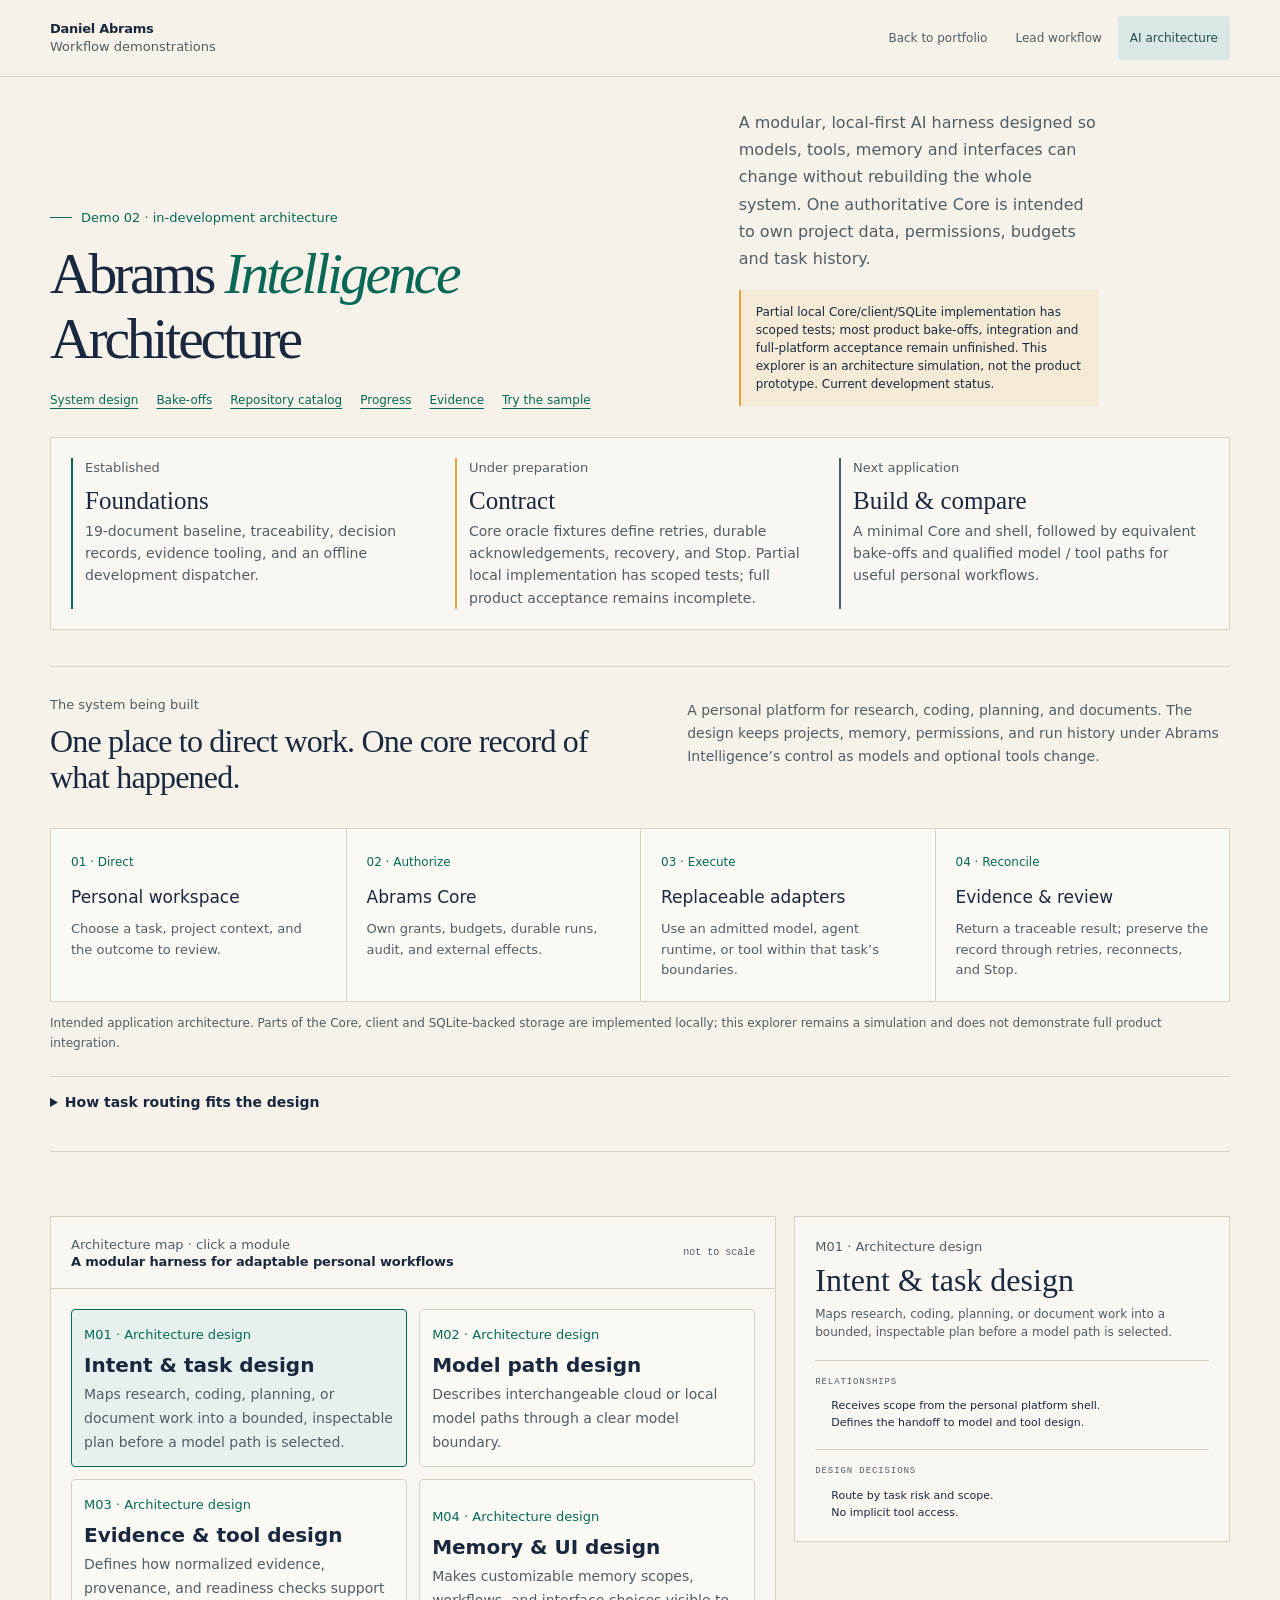
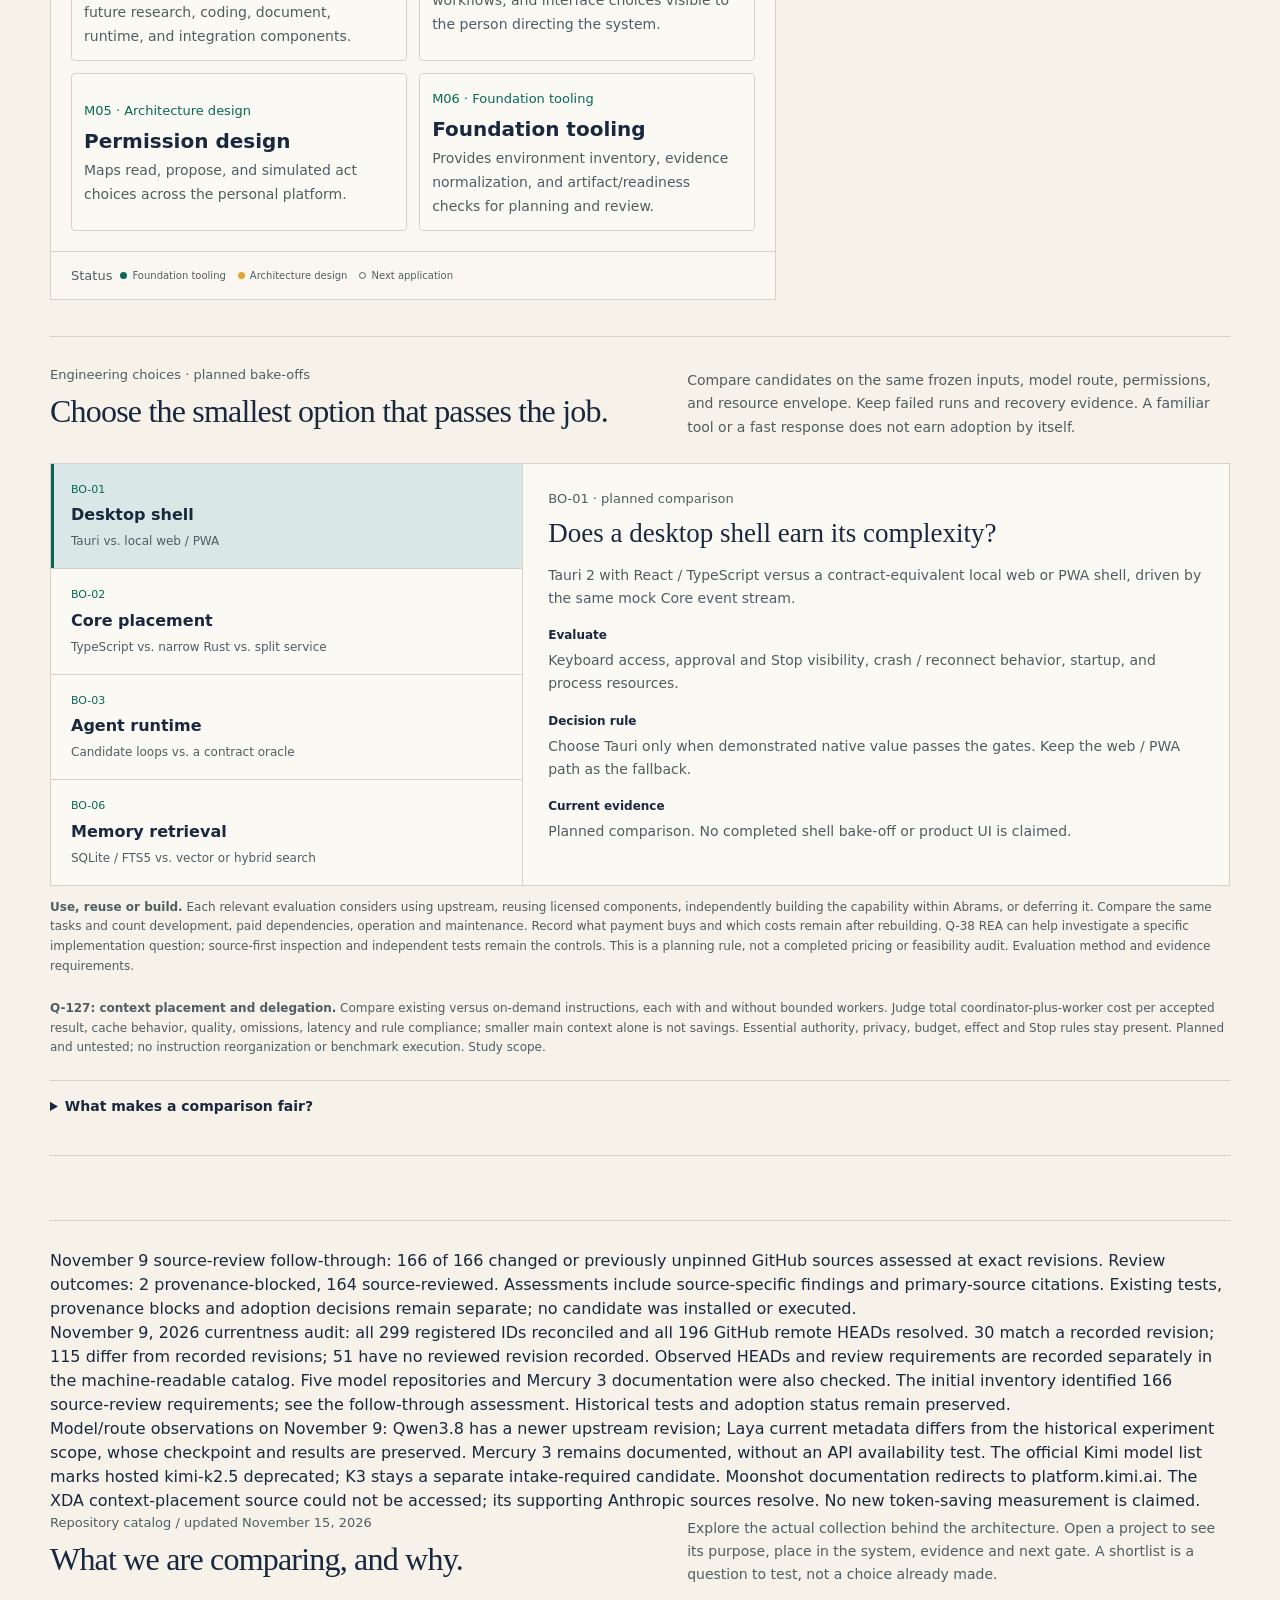
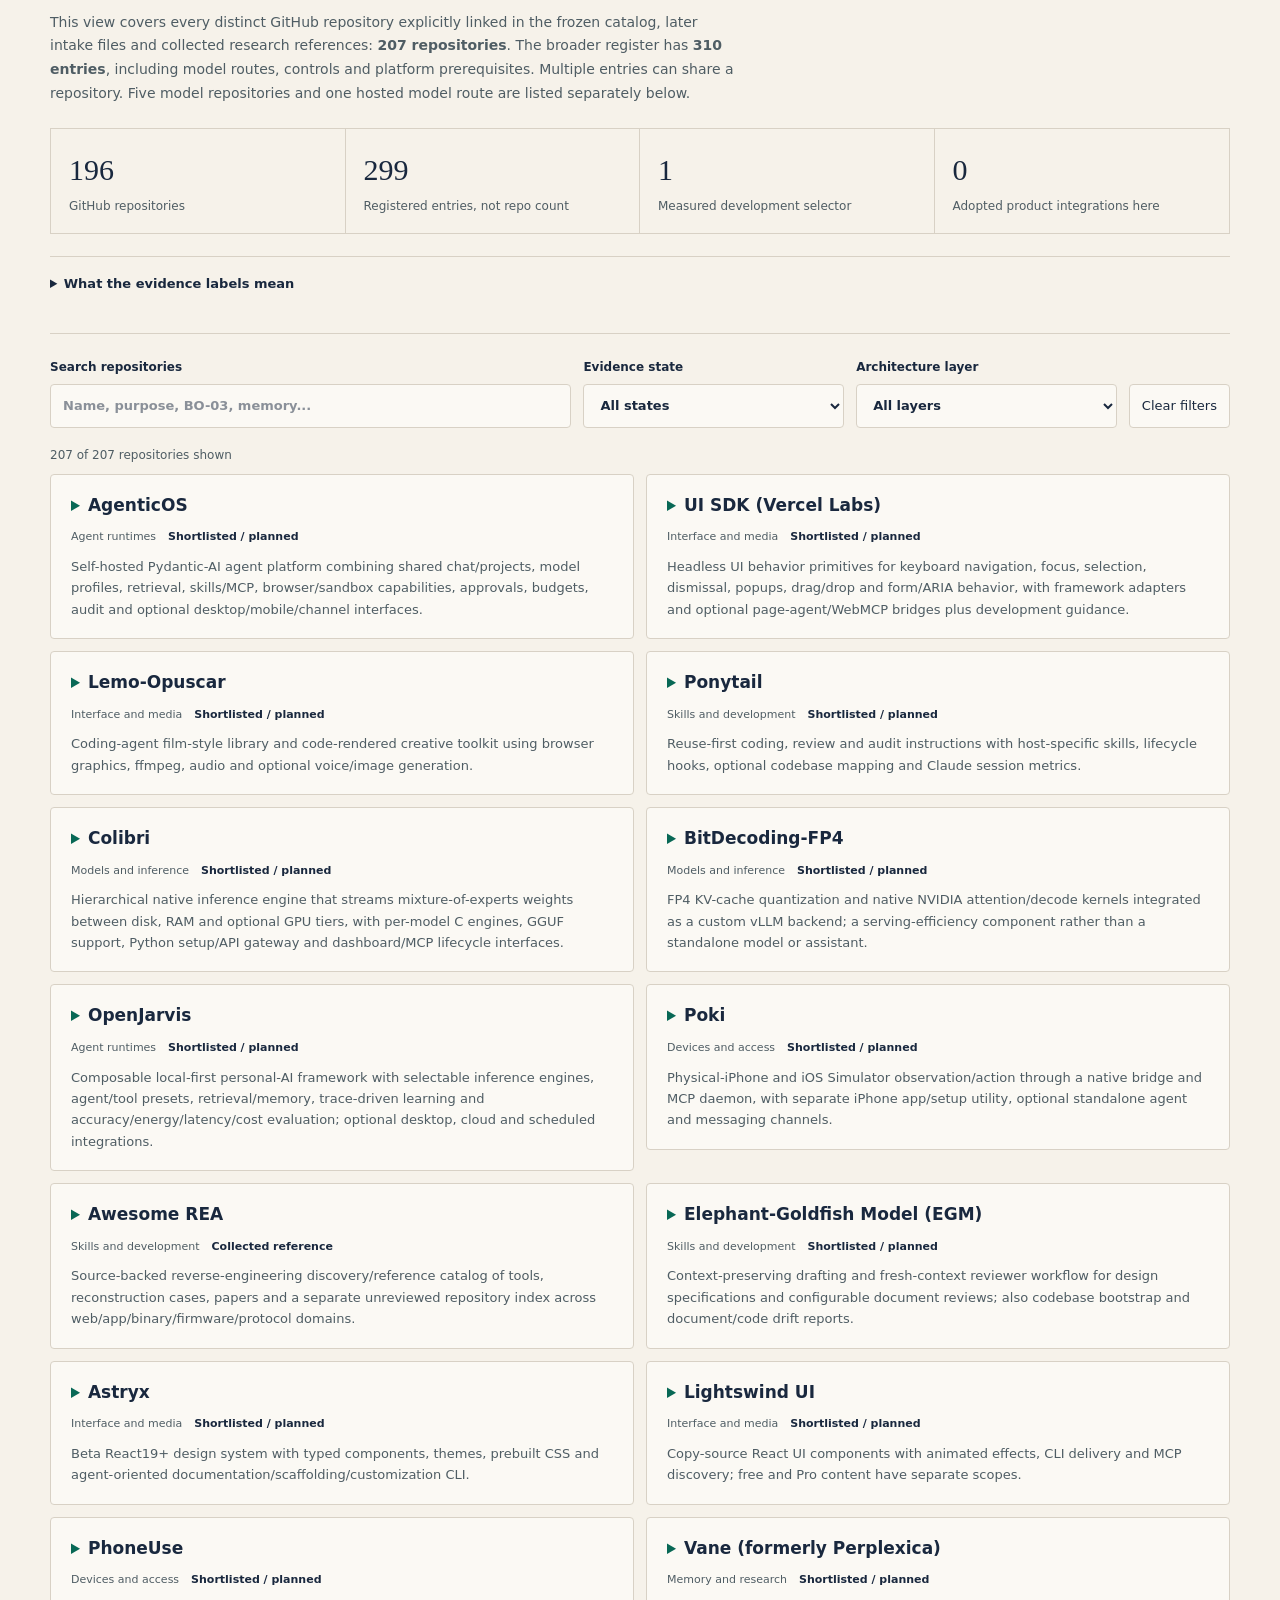
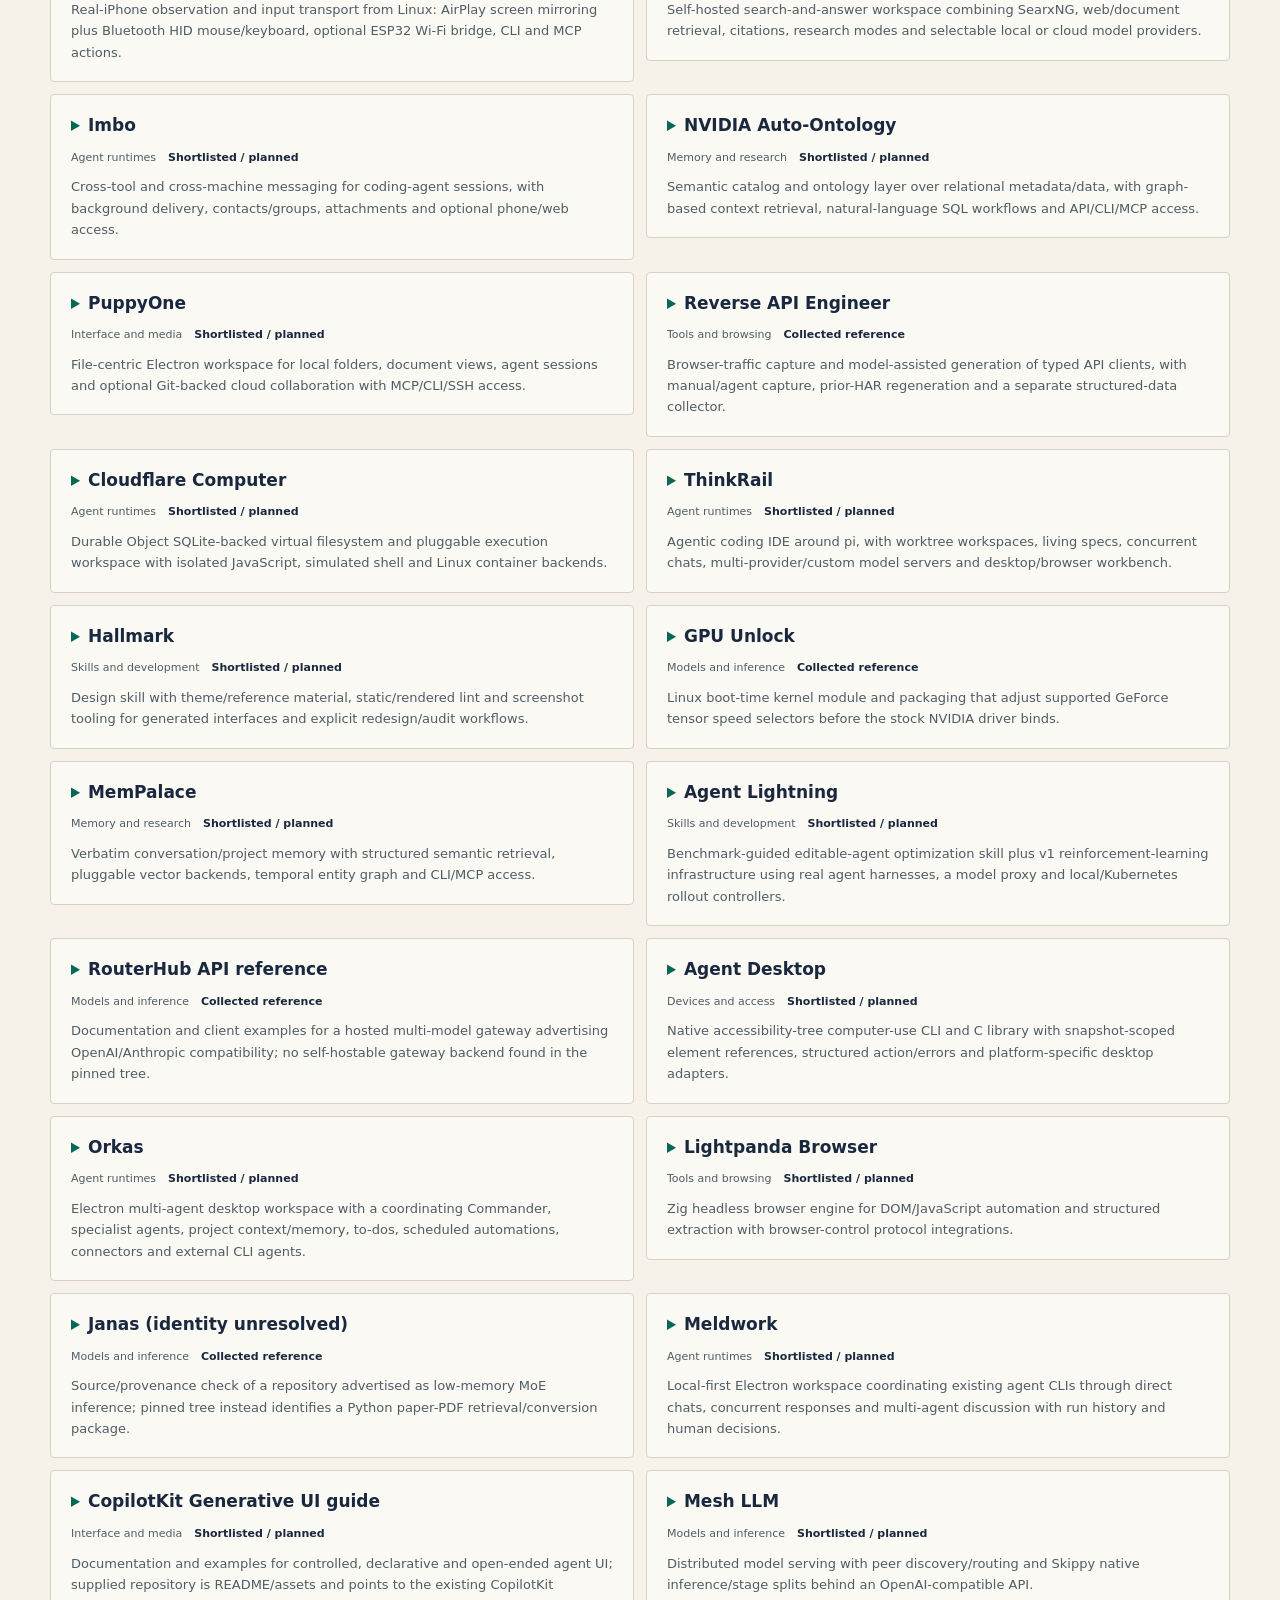
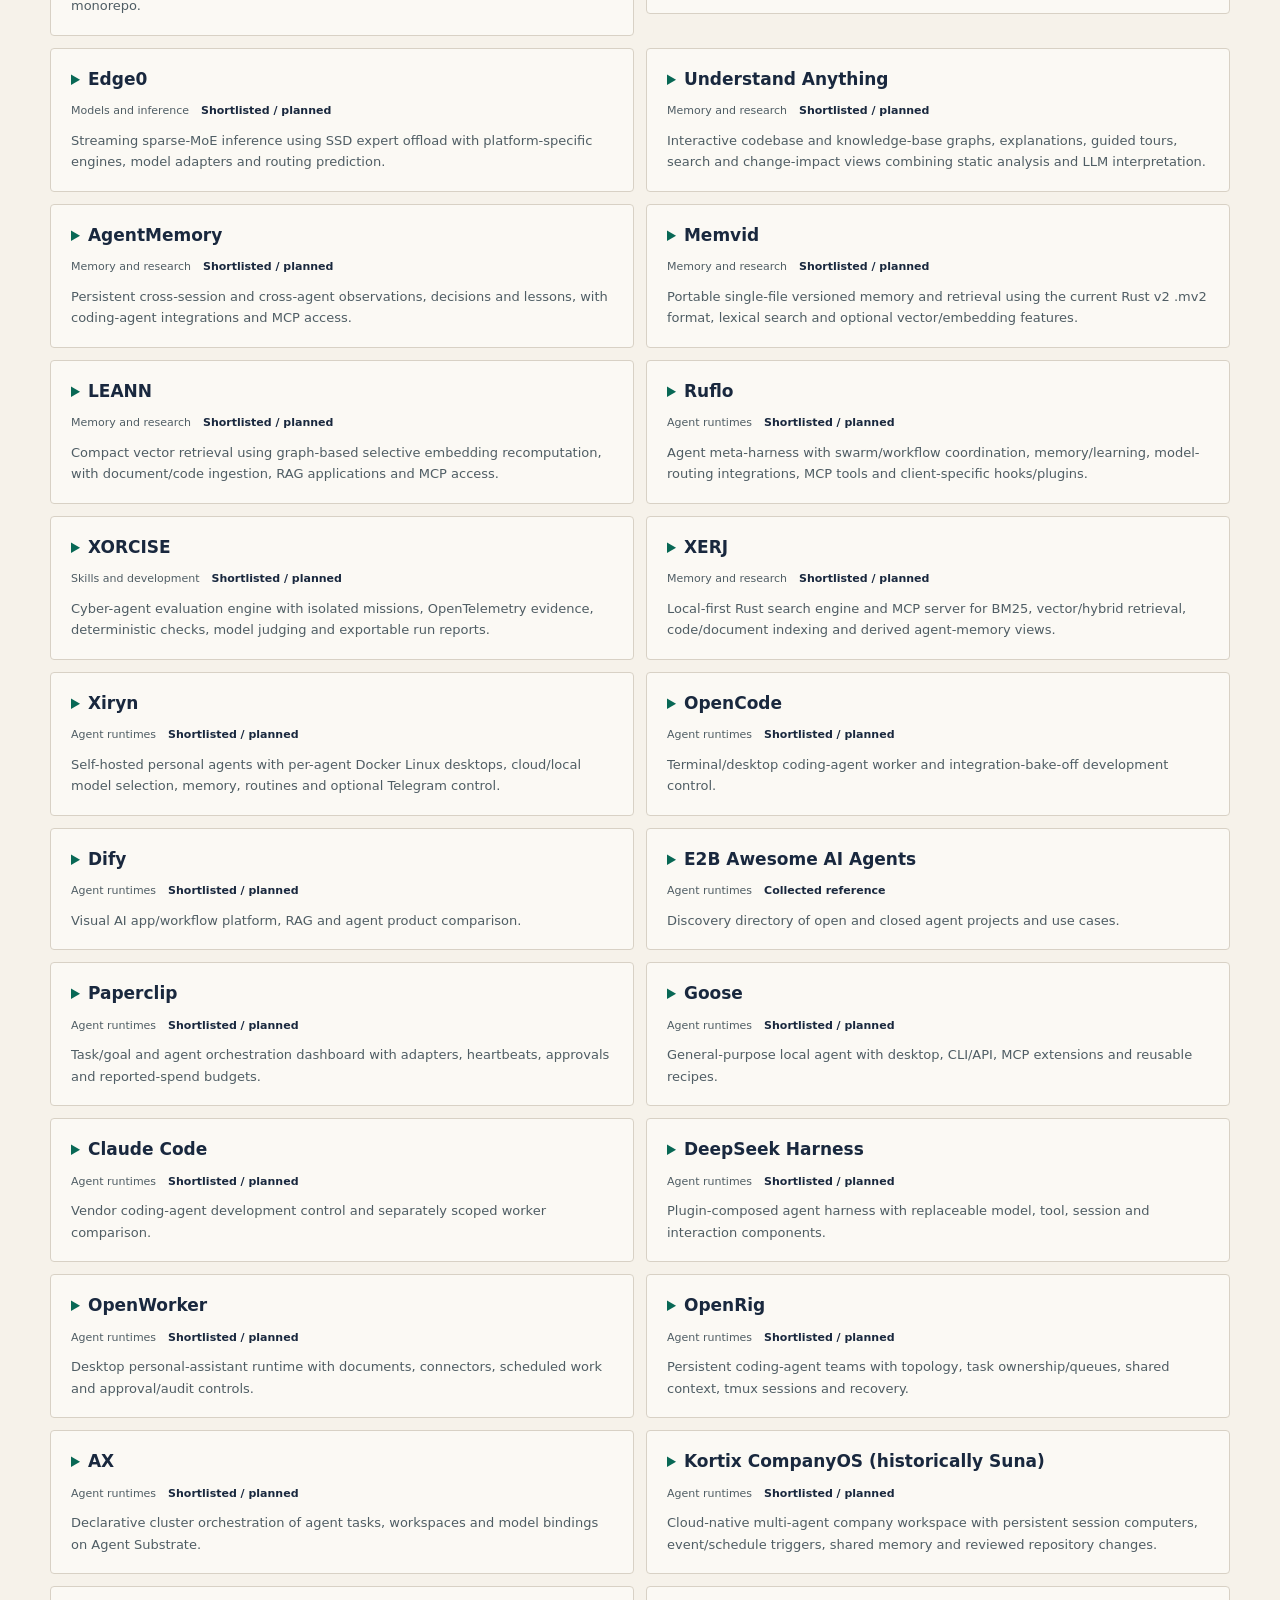
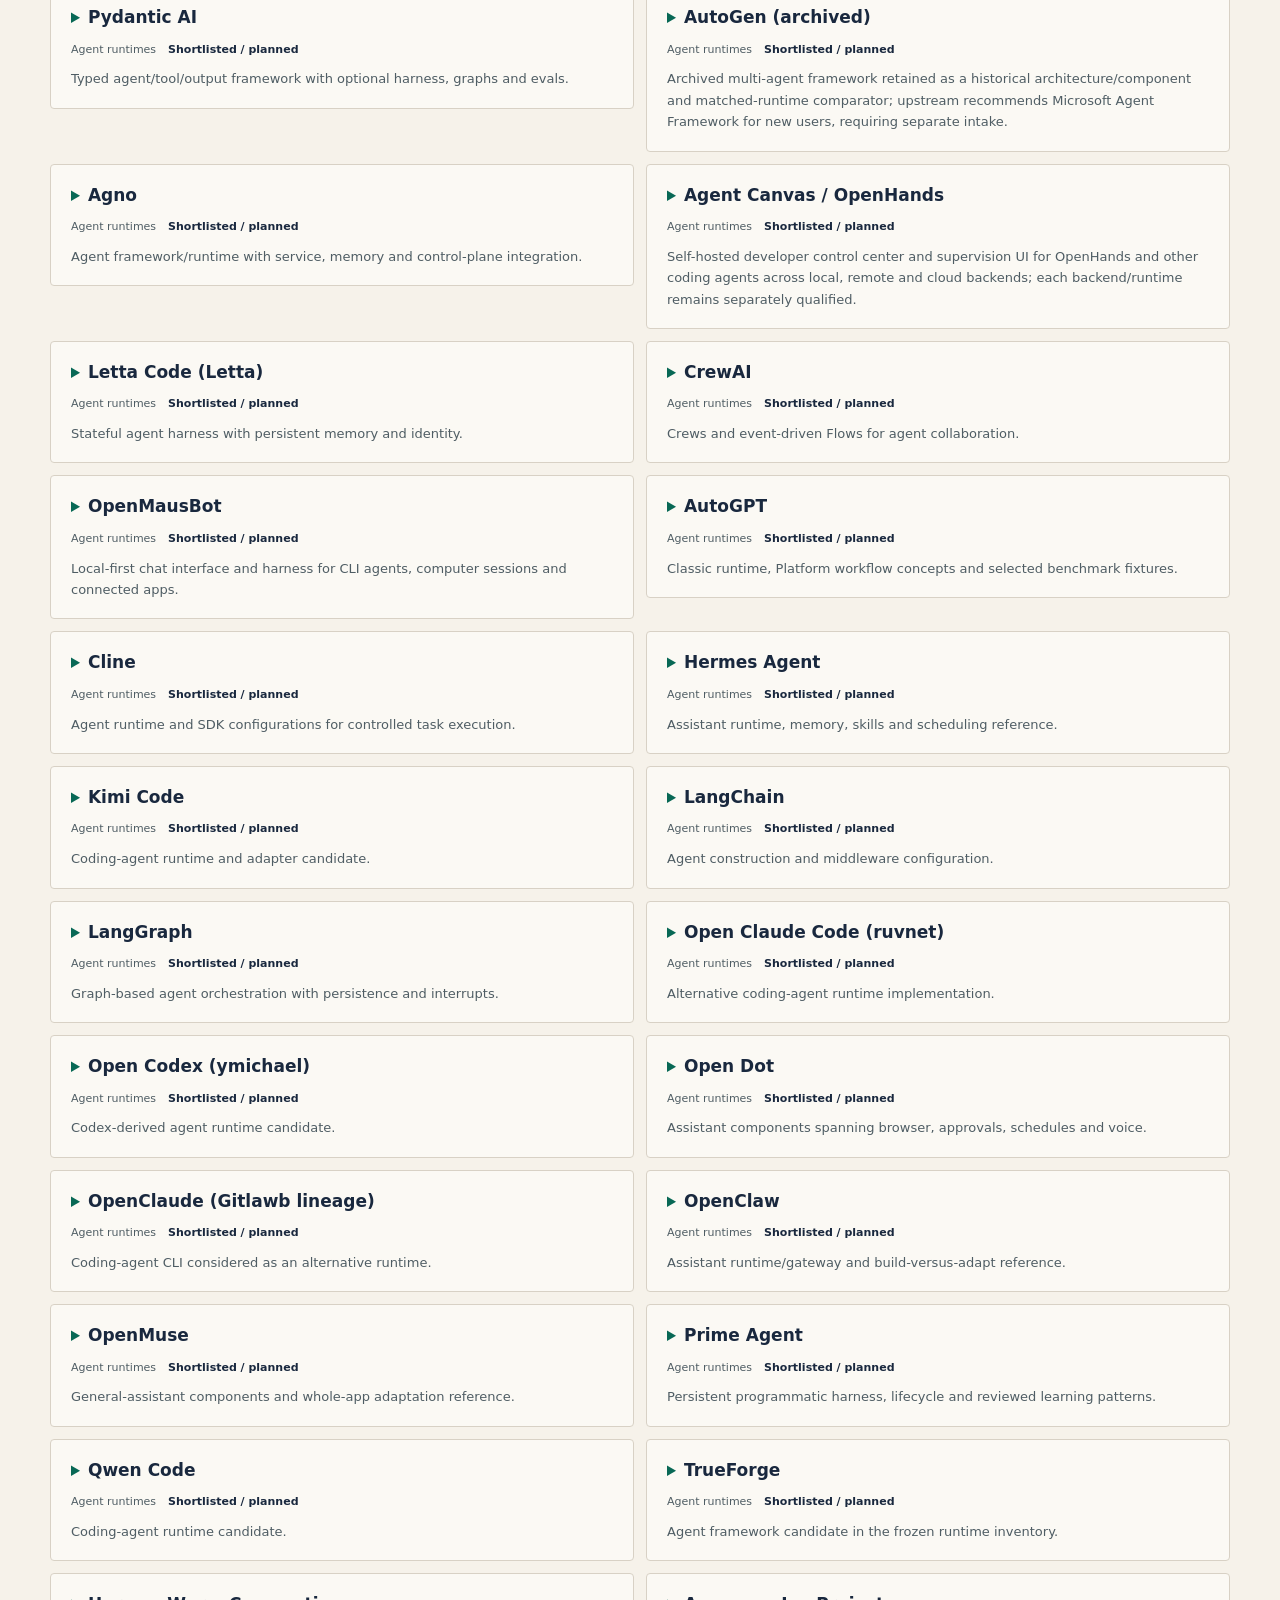
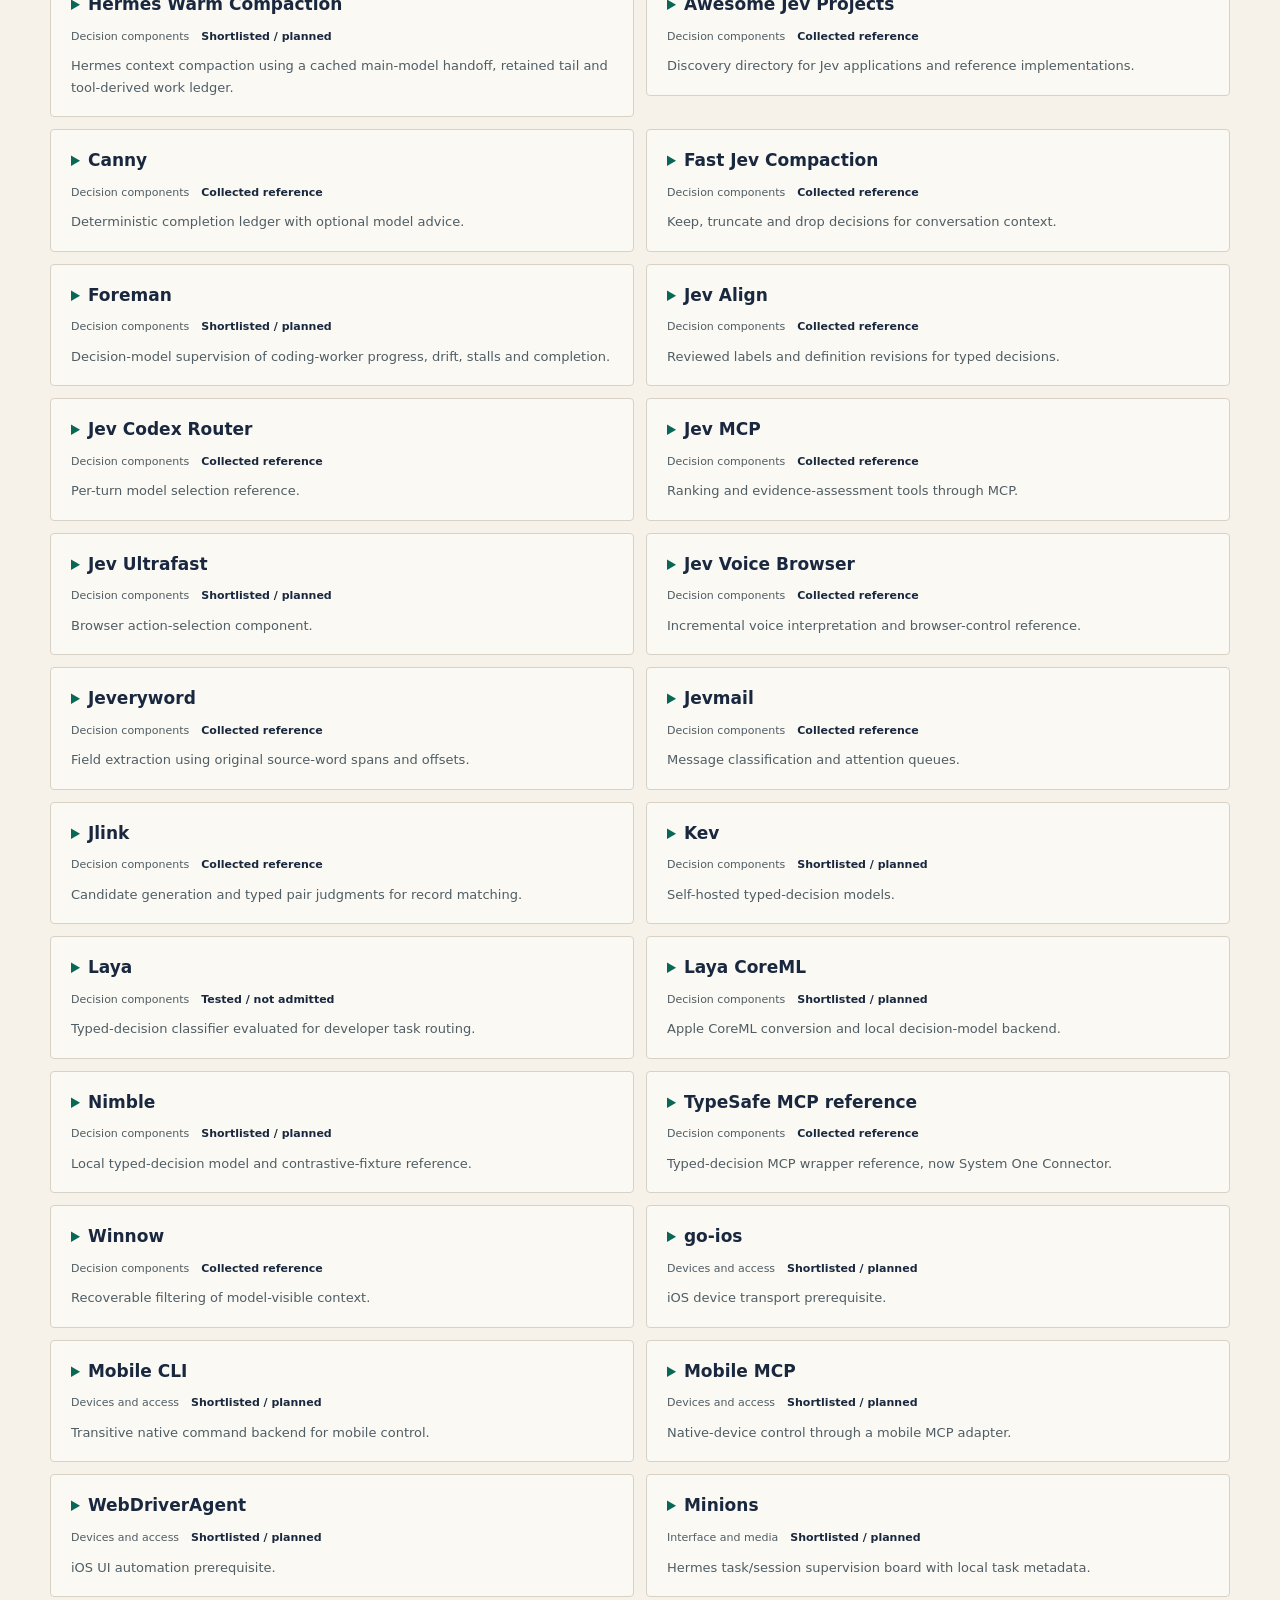
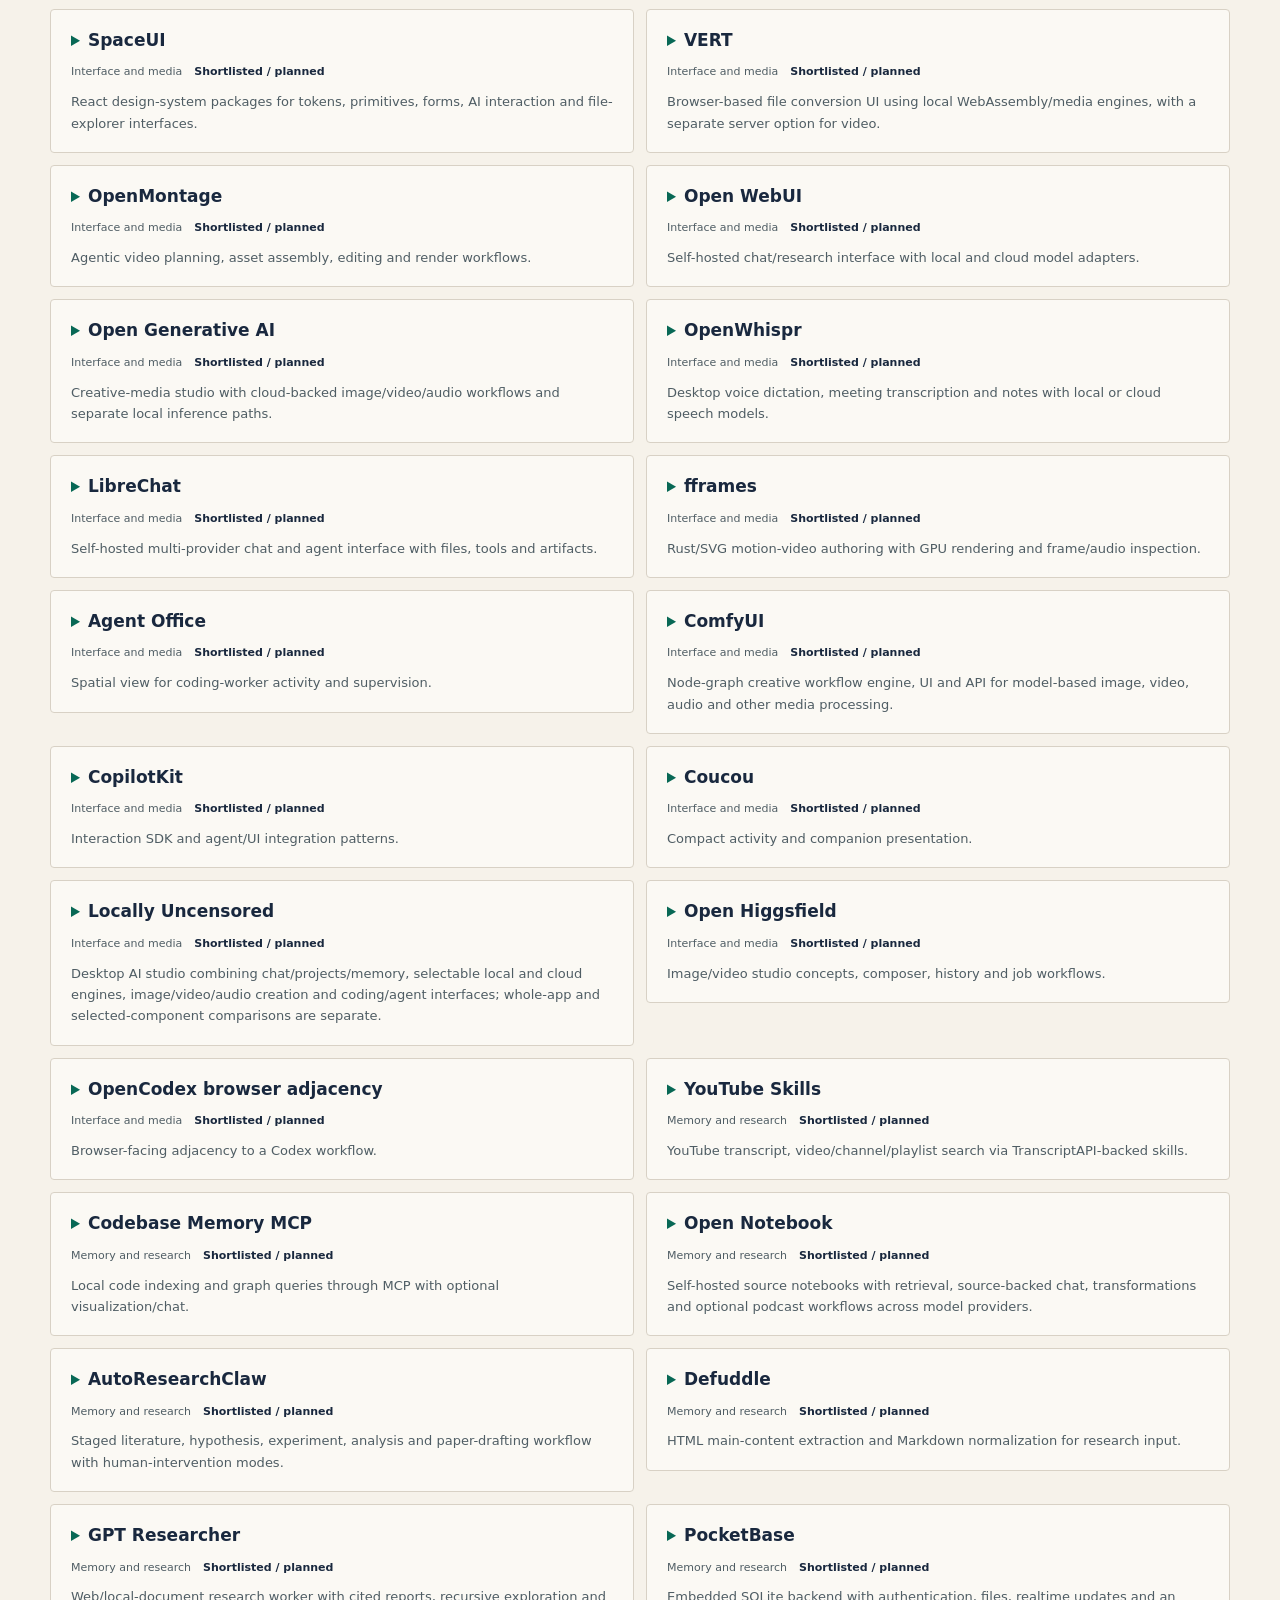
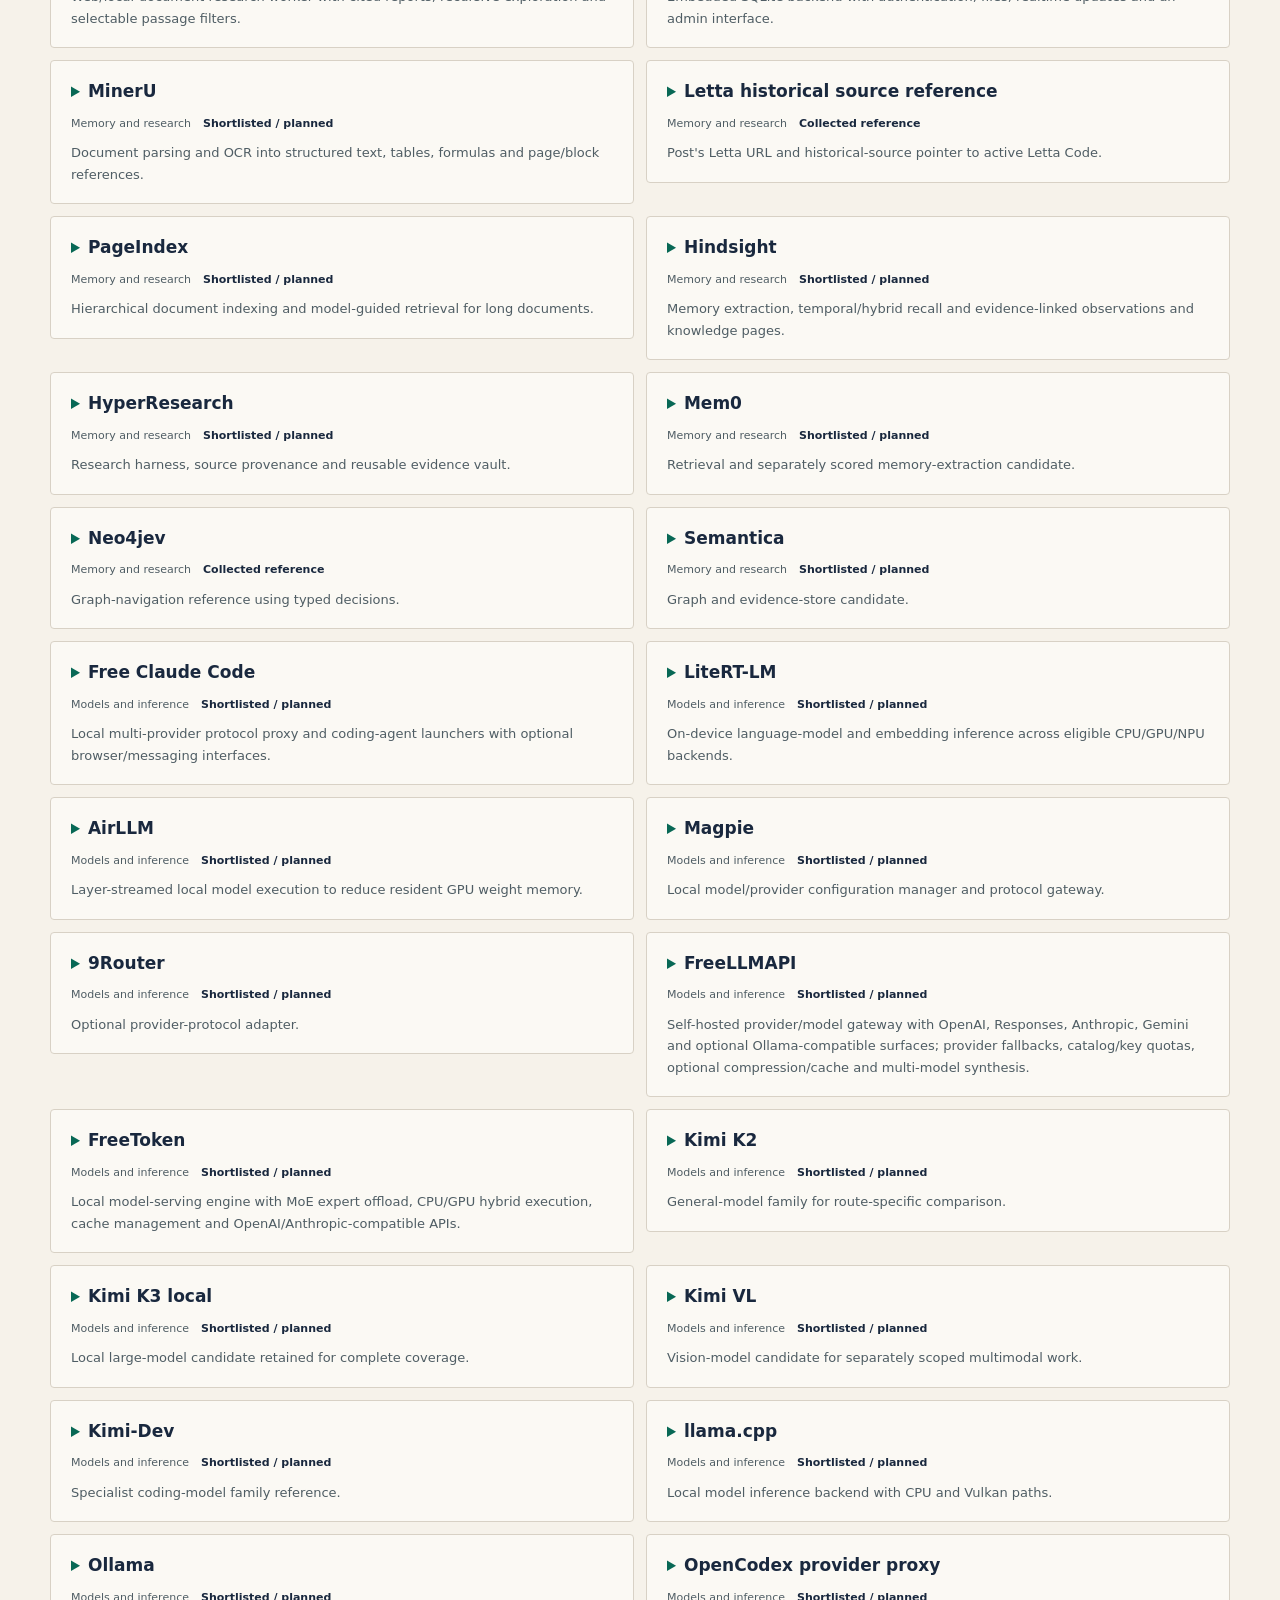
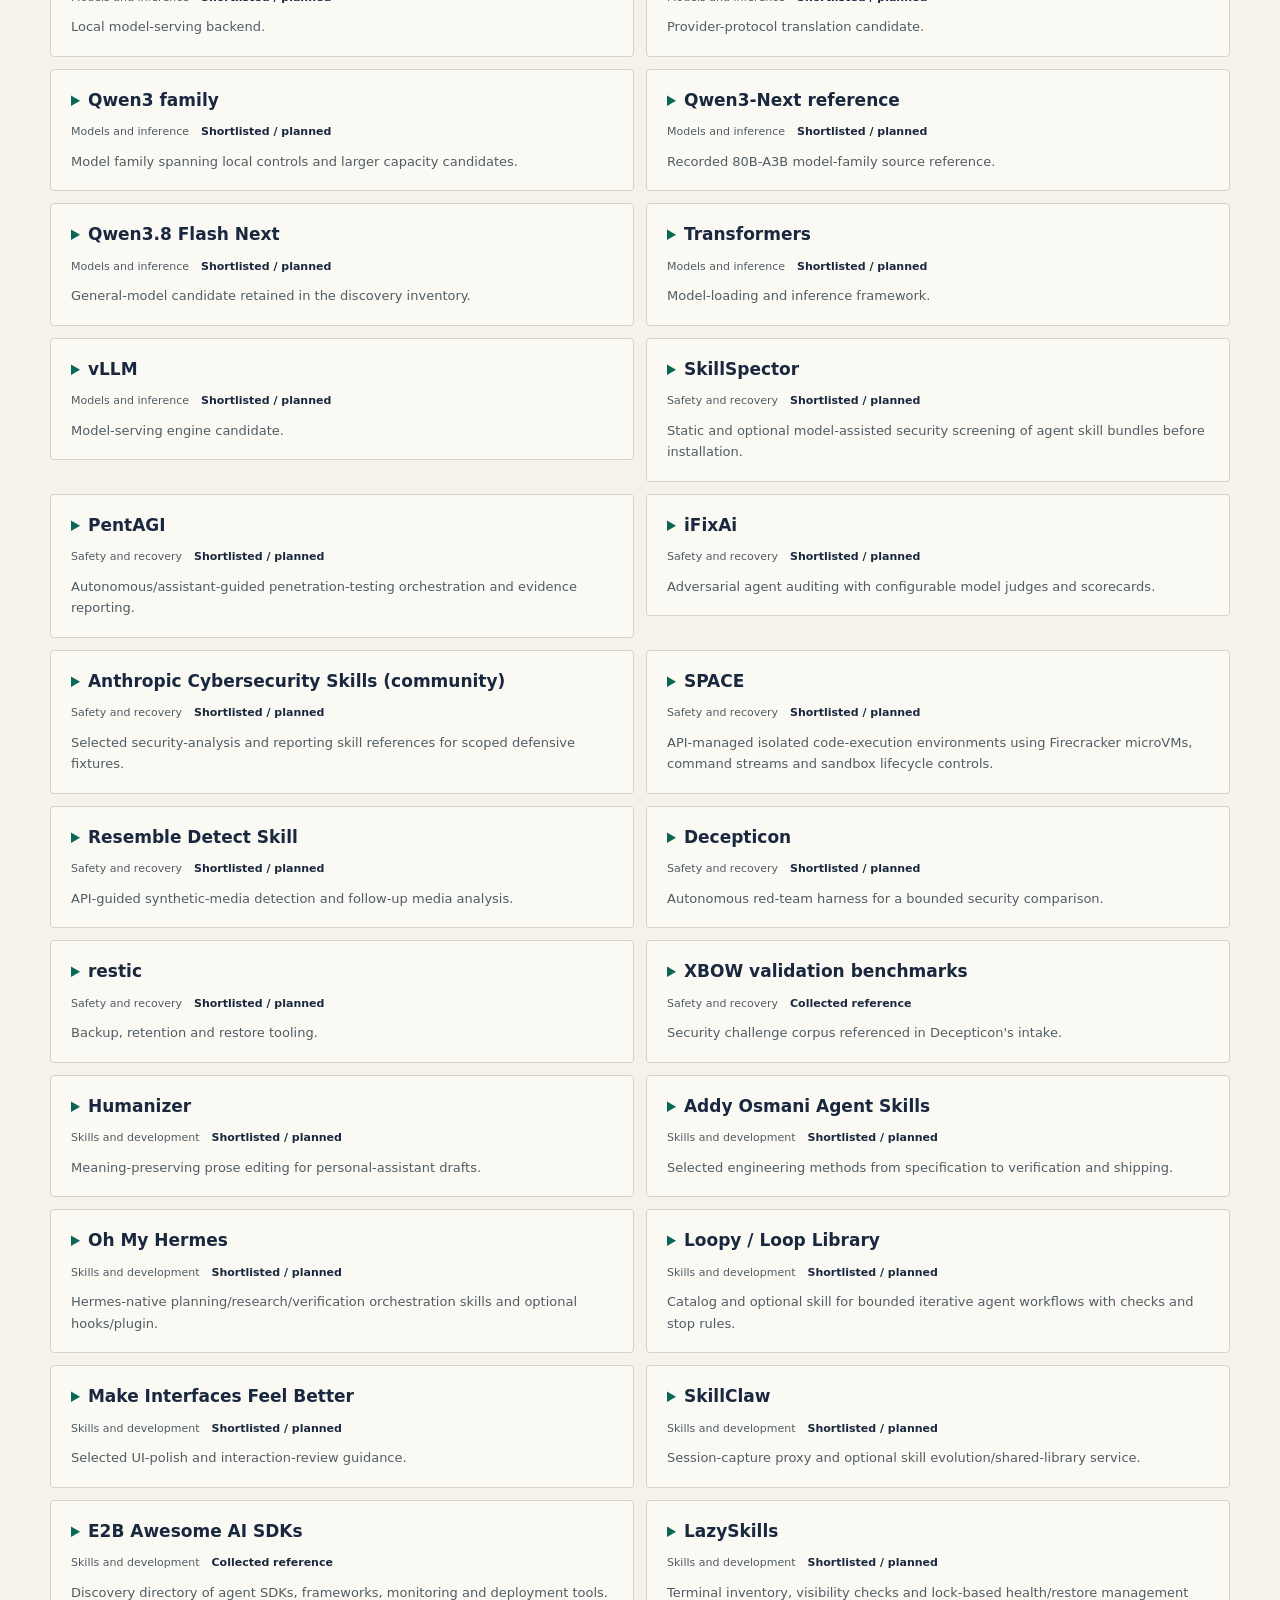
==== architecture/index.html @ 3e63fb6f "Add AgenticOS Q-156 source-reviewed platform contender" ====
<!DOCTYPE html>
<html lang="en">
<head>
    <meta charset="UTF-8">
    <meta name="viewport" content="width=device-width, initial-scale=1">
    <title>Abrams Intelligence | Architecture &amp; bake-offs</title>
    <meta name="description" content="Daniel Abrams’s personal AI platform architecture: authoritative Core, provider-neutral routing, planned bake-offs, and measured development evidence.">
    <meta name="robots" content="index, follow">
    <meta property="og:title" content="Abrams Intelligence | Architecture &amp; bake-offs">
    <meta property="og:description" content="Daniel Abrams’s personal AI platform architecture: authoritative Core, provider-neutral routing, planned bake-offs, and measured development evidence.">
    <meta property="og:type" content="website">
    <meta name="twitter:card" content="summary_large_image">
    <meta name="twitter:title" content="Abrams Intelligence | Architecture &amp; bake-offs">
    <meta name="twitter:description" content="Daniel Abrams’s personal AI platform architecture: authoritative Core, provider-neutral routing, planned bake-offs, and measured development evidence.">
    <link rel="icon" type="image/svg+xml" href="/favicon.svg">
    
    
    <link rel="stylesheet" crossorigin="" href="/assets/index-xLbS2jRc.css">
  <link rel="stylesheet" href="./architecture.css">
<link rel="stylesheet" href="./repository-catalog.css">
</head>
  <body>
    <div id="root">
<div class="app-shell ">
<header class="site-header">
<div class="header-inner">
<a data-testid="link-home" href="/" class="brand">
<span class="brand-mark">D</span>
<span class="brand-copy">
<span class="brand-name">Daniel Abrams</span>
<span class="brand-sub">Workflow demonstrations</span>
</span>
</a>
<nav class="top-nav" aria-label="Primary navigation">
<a href="https://theonetruedaniel.github.io/" class="nav-link" data-testid="link-portfolio">Back to portfolio</a>
<a data-testid="link-lead-lab" href="/lead-lab/" class="nav-link ">Lead workflow</a>
<a data-testid="link-architecture" href="/architecture/" class="nav-link active">AI architecture</a>
</nav>
</div>
</header>
<main class="main-content">
<div class="page-wrap reveal">
<section class="page-intro architecture-intro">
<div>
<div class="eyebrow">Demo 02 · in-development architecture</div>
<h1 class="page-title">Abrams <em>Intelligence</em>
<br>Architecture</h1>
<nav class="story-nav" aria-label="Architecture page sections">
<a href="#system-story">System design</a>
<a href="#bakeoffs">Bake-offs</a>
<a href="#repository-catalog">Repository catalog</a>
<a href="#progress">Progress</a>
<a href="#evidence">Evidence</a>
<a href="#walkthrough-title">Try the sample</a>
</nav>
</div>
<div class="intro-copy">A modular, local-first AI harness designed so models, tools, memory and interfaces can change without rebuilding the whole system. One authoritative Core is intended to own project data, permissions, budgets and task history.<div class="rule-note">Partial local Core/client/SQLite implementation has scoped tests; most product bake-offs, integration and full-platform acceptance remain unfinished. This explorer is an architecture simulation, not the product prototype. <a href="https://github.com/theonetruedaniel/abrams-intelligence/blob/main/docs/progress.md">Current development status</a>.</div>
</div>
</section>
<section class="arch-overview">
<div class="panel status-board">
<div class="status-item established">
<div class="status-heading">Established</div>
<strong>Foundations</strong>
<p>19-document baseline, traceability, decision records, evidence tooling, and an offline development dispatcher.</p>
</div>
<div class="status-item current">
<div class="status-heading">Under preparation</div>
<strong>Contract</strong>
<p>Core oracle fixtures define retries, durable acknowledgements, recovery, and Stop. Partial local implementation has scoped tests; full product acceptance remains incomplete.</p>
</div>
<div class="status-item next">
<div class="status-heading">Next application</div>
<strong>Build &amp; compare</strong>
<p>A minimal Core and shell, followed by equivalent bake-offs and qualified model / tool paths for useful personal workflows.</p>
</div>
</div>
<div class="architect-note">
<div class="section-label">Design focus</div>
<p>Modular workflows, customizable memory, and adaptable model paths.</p>
</div>
</section>
<section class="case-section system-story" id="system-story" aria-labelledby="story-title">
  <div class="case-heading">
<div>
<div class="section-label">The system being built</div>
<h2 id="story-title">One place to direct work. One core record of what happened.</h2>
</div>
<p>A personal platform for research, coding, planning, and documents. The design keeps projects, memory, permissions, and run history under Abrams Intelligence’s control as models and optional tools change.</p>
</div>
  <ol class="system-flow" aria-label="Planned system flow">
    <li>
<span>01 · Direct</span>
<h3>Personal workspace</h3>
<p>Choose a task, project context, and the outcome to review.</p>
</li>
    <li>
<span>02 · Authorize</span>
<h3>Abrams Core</h3>
<p>Own grants, budgets, durable runs, audit, and external effects.</p>
</li>
    <li>
<span>03 · Execute</span>
<h3>Replaceable adapters</h3>
<p>Use an admitted model, agent runtime, or tool within that task’s boundaries.</p>
</li>
    <li>
<span>04 · Reconcile</span>
<h3>Evidence &amp; review</h3>
<p>Return a traceable result; preserve the record through retries, reconnects, and Stop.</p>
</li>
  </ol>
  <p class="case-note">Intended application architecture. Parts of the Core, client and SQLite-backed storage are implemented locally; this explorer remains a simulation and does not demonstrate full product integration.</p>
  <details class="routing-detail">
<summary>How task routing fits the design</summary>
<div class="routing-columns">
<div>
<h3>Product model router · planned</h3>
<p>Provider-neutral, with admitted cloud and local routes. Manual choice takes precedence; automatic selection must respect task risk, permissions, compatibility, and budget. Switching a model must preserve project state and memory.</p>
</div>
<div>
<h3>Development dispatcher · implemented offline</h3>
<p>Separate Codex development tooling proposes Luna for routine work, Sol for implementation and synthesis, and Astra for consequential architecture or security work. These are starting policy heuristics, not proven quality rankings or savings. Live editing remains unqualified.</p>
</div>
</div>
</details>
</section>
<div class="arch-grid">
<section class="panel diagram-panel">
<div class="panel-heading">
<div>
<div class="section-label">Architecture map · click a module</div>
<h2 class="panel-title">A modular harness for adaptable personal workflows</h2>
</div>
<span class="panel-meta">not to scale</span>
</div>
<div class="diagram-canvas" aria-label="Architecture module diagram">
<svg viewBox="0 0 800 410" preserveAspectRatio="none" aria-hidden="true">
<path class="diagram-line" d="M145 95 C260 35, 315 70, 380 82 S570 85, 650 105">
</path>
<path class="diagram-line" d="M145 310 C255 250, 320 210, 380 300 S560 335, 650 310">
</path>
<path class="diagram-line" d="M470 120 C450 185, 450 250, 470 292">
</path>
<path class="diagram-line" d="M250 120 C230 200, 190 250, 145 295">
</path>
</svg>
<button class="module one selected" data-testid="button-module-M01" data-module-id="M01" aria-pressed="true">
<span class="module-id">M01 · Architecture design</span>
<span class="module-name">Intent &amp; task design</span>
<span class="module-state">Maps research, coding, planning, or document work into a bounded, inspectable plan before a model path is selected.</span>
</button>
<button class="module two " data-testid="button-module-M02" data-module-id="M02" aria-pressed="false">
<span class="module-id">M02 · Architecture design</span>
<span class="module-name">Model path design</span>
<span class="module-state">Describes interchangeable cloud or local model paths through a clear model boundary.</span>
</button>
<button class="module three " data-testid="button-module-M03" data-module-id="M03" aria-pressed="false">
<span class="module-id">M03 · Architecture design</span>
<span class="module-name">Evidence &amp; tool design</span>
<span class="module-state">Defines how normalized evidence, provenance, and readiness checks support future research, coding, document, runtime, and integration components.</span>
</button>
<button class="module four " data-testid="button-module-M04" data-module-id="M04" aria-pressed="false">
<span class="module-id">M04 · Architecture design</span>
<span class="module-name">Memory &amp; UI design</span>
<span class="module-state">Makes customizable memory scopes, workflows, and interface choices visible to the person directing the system.</span>
</button>
<button class="module five " data-testid="button-module-M05" data-module-id="M05" aria-pressed="false">
<span class="module-id">M05 · Architecture design</span>
<span class="module-name">Permission design</span>
<span class="module-state">Maps read, propose, and simulated act choices across the personal platform.</span>
</button>
<button class="module six " data-testid="button-module-M06" data-module-id="M06" aria-pressed="false">
<span class="module-id">M06 · Foundation tooling</span>
<span class="module-name">Foundation tooling</span>
<span class="module-state">Provides environment inventory, evidence normalization, and artifact/readiness checks for planning and review.</span>
</button>
</div>
<div class="maturity">
<span class="section-label">Status</span>
<div class="maturity-items">
<span class="maturity-item">
<i class="maturity-dot teal">
</i>Foundation tooling</span>
<span class="maturity-item">
<i class="maturity-dot amber">
</i>Architecture design</span>
<span class="maturity-item">
<i class="maturity-dot hollow">
</i>Next application</span>
</div>
</div>
</section>
<aside class="panel module-detail" aria-label="Selected architecture module">
<div class="section-label">M01 · Architecture design</div>
<h2 data-testid="text-selected-module">Intent &amp; task design</h2>
<p>Maps research, coding, planning, or document work into a bounded, inspectable plan before a model path is selected.</p>
<div class="detail-block">
<h3>Relationships</h3>
<ul>
<li>Receives scope from the personal platform shell.</li>
<li>Defines the handoff to model and tool design.</li>
</ul>
</div>
<div class="detail-block">
<h3>Design decisions</h3>
<ul>
<li>Route by task risk and scope.</li>
<li>No implicit tool access.</li>
</ul>
</div>
</aside>
</div>
<section class="case-section bakeoff-section" id="bakeoffs" aria-labelledby="bakeoff-title">
  <div class="case-heading">
<div>
<div class="section-label">Engineering choices · planned bake-offs</div>
<h2 id="bakeoff-title">Choose the smallest option that passes the job.</h2>
</div>
<p>Compare candidates on the same frozen inputs, model route, permissions, and resource envelope. Keep failed runs and recovery evidence. A familiar tool or a fast response does not earn adoption by itself.</p>
</div>
  <div class="bakeoff-layout">
<div class="bakeoff-choices" role="group" aria-label="Select a planned comparison">
    <button type="button" data-bakeoff="desktop" aria-pressed="true">
<span>BO-01</span>
<strong>Desktop shell</strong>
<small>Tauri vs. local web / PWA</small>
</button>
    <button type="button" data-bakeoff="core" aria-pressed="false">
<span>BO-02</span>
<strong>Core placement</strong>
<small>TypeScript vs. narrow Rust vs. split service</small>
</button>
    <button type="button" data-bakeoff="runtime" aria-pressed="false">
<span>BO-03</span>
<strong>Agent runtime</strong>
<small>Candidate loops vs. a contract oracle</small>
</button>
    <button type="button" data-bakeoff="memory" aria-pressed="false">
<span>BO-06</span>
<strong>Memory retrieval</strong>
<small>SQLite / FTS5 vs. vector or hybrid search</small>
</button>
  </div>
<article class="bakeoff-detail" id="bakeoff-detail" aria-live="polite" aria-atomic="true">
<div class="section-label">BO-01 · planned comparison</div>
<h3>Does a desktop shell earn its complexity?</h3>
<p>Tauri 2 with React / TypeScript versus a contract-equivalent local web or PWA shell, driven by the same mock Core event stream.</p>
<dl>
<dt>Evaluate</dt>
<dd>Keyboard access, approval and Stop visibility, crash / reconnect behavior, startup, and process resources.</dd>
<dt>Decision rule</dt>
<dd>Choose Tauri only when demonstrated native value passes the gates. Keep the web / PWA path as the fallback.</dd>
<dt>Current evidence</dt>
<dd>Planned comparison. No completed shell bake-off or product UI is claimed.</dd>
</dl>
</article>
</div>
<p class="case-note" id="build-reuse-rule"><strong>Use, reuse or build.</strong> Each relevant evaluation considers using upstream, reusing licensed components, independently building the capability within Abrams, or deferring it. Compare the same tasks and count development, paid dependencies, operation and maintenance. Record what payment buys and which costs remain after rebuilding. Q-38 REA can help investigate a specific implementation question; source-first inspection and independent tests remain the controls. This is a planning rule, not a completed pricing or feasibility audit. <a href="https://github.com/theonetruedaniel/abrams-intelligence/blob/main/docs/evaluation-method.md#build-reuse-and-paid-dependencies">Evaluation method and evidence requirements</a>.</p>
<p class="case-note" id="context-placement-study"><strong>Q-127: context placement and delegation.</strong> Compare existing versus on-demand instructions, each with and without bounded workers. Judge total coordinator-plus-worker cost per accepted result, cache behavior, quality, omissions, latency and rule compliance; smaller main context alone is not savings. Essential authority, privacy, budget, effect and Stop rules stay present. Planned and untested; no instruction reorganization or benchmark execution. <a href="https://github.com/theonetruedaniel/abrams-intelligence/blob/main/research/candidate-research.md#context-placement-and-delegation-q-127">Study scope</a>.</p>
  <details class="fairness-detail">
<summary>What makes a comparison fair?</summary>
<p>Preregister the hypothesis, corpus, thresholds, failures, and decision owner. Pin the exact artifacts and adapters. Use identical context, grants, budgets, retries, and recovery cases. Score quality, safety, privacy, latency, resources, cost, recovery, and maintenance separately. Adopt only the exact scope that passed and record the decision.</p>
</details>
</section>
<section class="case-section" id="repository-catalog" aria-labelledby="catalog-title">
<p>November 9 source-review follow-through: 166 of 166 changed or previously unpinned GitHub sources assessed at exact revisions. Review outcomes: 2 provenance-blocked, 164 source-reviewed. Assessments include source-specific findings and primary-source citations. Existing tests, provenance blocks and adoption decisions remain separate; no candidate was installed or executed.</p>
<p>November 9, 2026 currentness audit: all 299 registered IDs reconciled and all 196 GitHub remote HEADs resolved. 30 match a recorded revision; 115 differ from recorded revisions; 51 have no reviewed revision recorded. Observed HEADs and review requirements are recorded separately in the machine-readable catalog. Five model repositories and Mercury 3 documentation were also checked. The initial inventory identified 166 source-review requirements; see the follow-through assessment. Historical tests and adoption status remain preserved.</p><p>Model/route observations on November 9: Qwen3.8 has a newer upstream revision; Laya current metadata differs from the historical experiment scope, whose checkpoint and results are preserved. Mercury 3 remains documented, without an API availability test. The official Kimi model list marks hosted kimi-k2.5 deprecated; K3 stays a separate intake-required candidate. Moonshot documentation redirects to platform.kimi.ai. The XDA context-placement source could not be accessed; its supporting Anthropic sources resolve. No new token-saving measurement is claimed.</p>
<div class="case-heading"><div><div class="section-label">Repository catalog / updated November 15, 2026</div><h2 id="catalog-title">What we are comparing, and why.</h2></div><p>Explore the actual collection behind the architecture. Open a project to see its purpose, place in the system, evidence and next gate. A shortlist is a question to test, not a choice already made.</p></div>
<p class="catalog-intro">This view covers every distinct GitHub repository explicitly linked in the frozen catalog, later intake files and collected research references: <strong>207 repositories</strong>. The broader register has <strong>310 entries</strong>, including model routes, controls and platform prerequisites. Multiple entries can share a repository. Five model repositories and one hosted model route are listed separately below.</p>
<div class="catalog-summary" aria-label="Catalog coverage"><div><strong>196</strong><span>GitHub repositories</span></div><div><strong>299</strong><span>Registered entries, not repo count</span></div><div><strong>1</strong><span>Measured development selector</span></div><div><strong>0</strong><span>Adopted product integrations here</span></div></div>
<details class="catalog-legend"><summary>What the evidence labels mean</summary><dl><dt>Collected</dt><dd>A source or idea has been recorded. It may remain a reference only.</dd><dt>Shortlisted / planned</dt><dd>A named comparison or intake question exists. Blocked, deferred and trigger-only scopes remain visible; no run is implied.</dd><dt>Tested</dt><dd>Measurements exist for the stated scope. The Laya development experiment failed its adoption gates.</dd><dt>Selected content</dt><dd>One pinned advisory design skill is selected. This does not adopt its entire repository.</dd><dt>Adopted</dt><dd>An exact integration has a recorded acceptance decision. None of these repositories is claimed as an adopted product integration.</dd></dl></details>
<form class="catalog-filters" data-catalog-filters hidden role="search" aria-label="Repository catalog filters"><label>Search repositories<input type="search" name="query" placeholder="Name, purpose, BO-03, memory..." autocomplete="off"></label><label>Evidence state<select name="stage" aria-label="Evidence state"><option value="">All states</option><option value="collected">Collected reference</option><option value="shortlisted">Shortlisted / planned</option><option value="tested">Tested / not admitted</option><option value="selected-content">Selected advisory content</option><option value="adopted">Adopted integration</option></select></label><label>Architecture layer<select name="layer" aria-label="Architecture layer"><option value="">All layers</option><option>Agent runtimes</option><option>Decision components</option><option>Devices and access</option><option>Interface and media</option><option>Memory and research</option><option>Models and inference</option><option>Safety and recovery</option><option>Skills and development</option><option>Tools and browsing</option></select></label><button type="reset">Clear filters</button></form>
<p class="catalog-result-count" data-catalog-count role="status" aria-live="polite" aria-atomic="true">207 repositories shown</p>
<noscript><p>All repositories are available below. Search and filters require JavaScript; each project can still be opened.</p></noscript>
<p class="catalog-empty" data-catalog-empty hidden>No repositories match these filters. Clear filters to see the full catalog. There are no adopted product integrations in this register.</p>
<div class="repository-list"><details class="repository-row" id="repo-vstorm-co-agenticos" data-repository="vstorm-co/agenticos" data-stage="shortlisted" data-layer="Agent runtimes" data-search="vstorm-co/agenticos vstorm-co/agenticos vstorm-co-agenticos AgenticOS https://github.com/vstorm-co/agenticos Agent runtimes shortlisted Self-hosted Pydantic-AI agent platform combining shared chat/projects, model profiles, retrieval, skills/MCP, browser/sandbox capabilities, approvals, budgets, audit and optional desktop/mobile/channel interfaces. E/H/I/J; separately gated C / Q-156: General personal-assistant platform and selected model/profile, knowledge, approval/run and collaborative interface components versus existing Core adapters and eligible LibreChat/OpenJarvis/Hermes/platform contenders. Compare exact upstream, licensed components, minimal original adapters and defer. Product cloud/local routing and developer CLI delegation are separate studies; no change to frozen initial runtimes or Core decision. Source researched; planned and untested. Root Apache-2.0 does not cover every bundled dependency/asset obligation: inventory includes AGPL/LGPL/MPL components and deployment-review sandbox packages. Backend/frontend source version1.74.0; backend Python&gt;=3.15 and PostgreSQL/pgvector/Redis/worker/container ecosystem. Desktop Windows claims are not Abrams host/backend qualification. Deployment, personal data, model routes, external tools and schedules remain unadmitted. Compare upstream, eligible components, minimal original Core adapters and defer under exact source/image/dependency/model/tool pins and intended-use rights. Qualify Windows desktop versus container/backend/browser/sandbox/CLI configurations and full RAM/VRAM/disk/CPU/network costs. Enforce actual serving provider/model attribution, manual route fidelity, all fallback/parser/embedding/trace/diagnostic recipients, corpus/tenant/source permissions and retention/deletion/export receipts. Keep Core canonical state, grants, credentials and effect/run identity; qualify configurable approvals, native-host consent, tenant/key scopes and revoked/queued/routine authority. Require replay/ambiguity and all-provider/browser/container/CLI-child Stop evidence, pre-reserved global time/token/USD budgets across concurrent and ancillary services, independent task/retrieval quality and maintenance/exit costs. Preserve USD25 monthly metered cap. No deployment/install/build, credentials, provider calls, downloads or schedule activation authorized. [&#x27;assistant.agenticos&#x27;] 2026-11-15 verified [&#x27;cbad4afa3365653ed0a5f9a9c53c45c167b90319&#x27;] [&#x27;2026-11-15&#x27;] Pinned README/LICENSE/NOTICE/third-party inventory, backend/frontend/desktop metadata and Compose source, plus independent bounded model/data/resource and auth/approval/budget/Stop reviews. No candidate execution/import/install/build, service/provider/account use, credentials, model/media downloads, personal data or benchmark. False {&#x27;review_date&#x27;: &#x27;2026-11-15&#x27;, &#x27;reviewed_revision&#x27;: &#x27;cbad4afa3365653ed0a5f9a9c53c45c167b90319&#x27;, &#x27;review_state&#x27;: &#x27;source-reviewed-bounded&#x27;, &#x27;execution_authority&#x27;: &#x27;none&#x27;, &#x27;scope&#x27;: &#x27;Representative public source/configuration and rights metadata; not exhaustive audit, runtime qualification or endorsement of governance claims.&#x27;, &#x27;findings&#x27;: [&#x27;The root and app manifests declare Apache-2.0, but bundled dependency notices list PyMuPDF under AGPL-3.0-only and other LGPL/MPL/runtime obligations; the inventory leaves sandbox runtime packages under deployment review. Review exact distribution/reuse scope, images, assets, model/tool terms and attribution separately; a permissive root license is not blanket component clearance.&#x27;, &quot;Source manifests report1.74.0 and backend Python&gt;=3.15; frontend Next/React and optional Tauri desktop are separate surfaces. Compose can pull latest-tagged images, create persistent PostgreSQL/pgvector/Redis services and run migrations; a checkout&#x27;s override changes development mounts/exposure. Pin exact images/runtime/dependencies and cleanup/backup plan. Upstream4vCPU/8GB deployment guidance is not local-model or current-host fit.&quot;, &#x27;Configured Pydantic fallback models can serve requests while run provider/secret labels retain primary identity, as upstream documentation explicitly notes. Exact provider/model attribution, manual selection fidelity, budget and recipient audit must be repaired or independently proved before routing admission; a selectable model list is insufficient.&#x27;, &#x27;Local chat selection does not make the RAG pipeline offline: parser, embedding, indexing and query recipients are independent. Collection credentials can fail closed, but source-system permissions are not automatically mirrored. Validate corpus/tenant/recipient grants, embedding version/dimensions, citation quality and deletion across files/vectors/backups separately.&#x27;, &#x27;Absent retention policy means indefinite retention. Audit retention has a floor but the inspected audit sweep is not implemented; some knowledge cleanup requires confirmed vector removal and queued file-cleanup work. Settings or queued cleanup are not completed erasure/export receipts.&#x27;, &#x27;Diagnostics default enabled with a remote collector, independently from optional token-configured Logfire tracing. Trace content can include prompts/outputs unless suppressed; diagnostic payload minimization was not exhaustively validated. Credential vault protection does not encrypt every stored document/vector/workspace file; review disk encryption, logs, recipients and retention per subsystem.&#x27;, &#x27;JWT/session/API-key organization binding, scoped RBAC and configurable approval controls exist, but row-level resource access and actual mode/tool wiring remain separate. A permissive/no approval gate or standing APPROVE_ALL mode is not a Core grant; always-asking tools have distinct treatment. Sandbox command execution relies on container/network containment, not command filtering.&#x27;, &#x27;Desktop whole-computer consent is explicitly not a sandbox and can allow commands without a separate prompt per command. Browser exceptions and external MCP/provider-native tools require their own network/credential/approval boundaries. Do not transfer container guarantees to native CLI/host, channel or browser variants.&#x27;, &#x27;Workflow budget reservations exist with lease-expiry/concurrency overshoot limits; ordinary request checks do not reserve spend and concurrent calls can overshoot. Voice-preview/visitor-dictation costs can sit outside model budgets. Require aggregate Core-owned pre-call reservations for every provider, worker and ancillary service, independent of USD estimates and usage labels.&#x27;, &#x27;Routine authority checks, parked cancellation ownership and native process-group/Windows JobObject controls are substantive source mechanisms, not universal Stop evidence. Qualify revocation and queued/approval/prefill/in-flight browser/container/CLI/provider cases, all descendants, late responses and ambiguous committed effects. Cancellation cannot undo an external write or sent message.&#x27;], &#x27;evidence&#x27;: [{&#x27;path&#x27;: &#x27;README.md&#x27;, &#x27;url&#x27;: &#x27;https://github.com/vstorm-co/agenticos/blob/cbad4afa3365653ed0a5f9a9c53c45c167b90319/README.md&#x27;}, {&#x27;path&#x27;: &#x27;LICENSE&#x27;, &#x27;url&#x27;: &#x27;https://github.com/vstorm-co/agenticos/blob/cbad4afa3365653ed0a5f9a9c53c45c167b90319/LICENSE&#x27;}, {&#x27;path&#x27;: &#x27;NOTICE&#x27;, &#x27;url&#x27;: &#x27;https://github.com/vstorm-co/agenticos/blob/cbad4afa3365653ed0a5f9a9c53c45c167b90319/NOTICE&#x27;}, {&#x27;path&#x27;: &#x27;THIRD_PARTY_NOTICES.md&#x27;, &#x27;url&#x27;: &#x27;https://github.com/vstorm-co/agenticos/blob/cbad4afa3365653ed0a5f9a9c53c45c167b90319/THIRD_PARTY_NOTICES.md&#x27;}, {&#x27;path&#x27;: &#x27;backend/pyproject.toml&#x27;, &#x27;url&#x27;: &#x27;https://github.com/vstorm-co/agenticos/blob/cbad4afa3365653ed0a5f9a9c53c45c167b90319/backend/pyproject.toml&#x27;}, {&#x27;path&#x27;: &#x27;frontend/package.json&#x27;, &#x27;url&#x27;: &#x27;https://github.com/vstorm-co/agenticos/blob/cbad4afa3365653ed0a5f9a9c53c45c167b90319/frontend/package.json&#x27;}, {&#x27;path&#x27;: &#x27;docker-compose.yml&#x27;, &#x27;url&#x27;: &#x27;https://github.com/vstorm-co/agenticos/blob/cbad4afa3365653ed0a5f9a9c53c45c167b90319/docker-compose.yml&#x27;}, {&#x27;path&#x27;: &#x27;backend/app/agents/model_resolver.py&#x27;, &#x27;url&#x27;: &#x27;https://github.com/vstorm-co/agenticos/blob/cbad4afa3365653ed0a5f9a9c53c45c167b90319/backend/app/agents/model_resolver.py#L108-L177&#x27;}, {&#x27;path&#x27;: &#x27;backend/app/agents/model_resolver.py&#x27;, &#x27;url&#x27;: &#x27;https://github.com/vstorm-co/agenticos/blob/cbad4afa3365653ed0a5f9a9c53c45c167b90319/backend/app/agents/model_resolver.py#L684-L696&#x27;}, {&#x27;path&#x27;: &#x27;docs/models.md&#x27;, &#x27;url&#x27;: &#x27;https://github.com/vstorm-co/agenticos/blob/cbad4afa3365653ed0a5f9a9c53c45c167b90319/docs/models.md#L206-L221&#x27;}, {&#x27;path&#x27;: &#x27;docs/models.md&#x27;, &#x27;url&#x27;: &#x27;https://github.com/vstorm-co/agenticos/blob/cbad4afa3365653ed0a5f9a9c53c45c167b90319/docs/models.md#L640-L679&#x27;}, {&#x27;path&#x27;: &#x27;backend/app/services/embedding_resolution.py&#x27;, &#x27;url&#x27;: &#x27;https://github.com/vstorm-co/agenticos/blob/cbad4afa3365653ed0a5f9a9c53c45c167b90319/backend/app/services/embedding_resolution.py#L11-L31&#x27;}, {&#x27;path&#x27;: &#x27;backend/app/services/embedding_resolution.py&#x27;, &#x27;url&#x27;: &#x27;https://github.com/vstorm-co/agenticos/blob/cbad4afa3365653ed0a5f9a9c53c45c167b90319/backend/app/services/embedding_resolution.py#L184-L209&#x27;}, {&#x27;path&#x27;: &#x27;backend/app/services/rag/embeddings.py&#x27;, &#x27;url&#x27;: &#x27;https://github.com/vstorm-co/agenticos/blob/cbad4afa3365653ed0a5f9a9c53c45c167b90319/backend/app/services/rag/embeddings.py#L82-L125&#x27;}, {&#x27;path&#x27;: &#x27;README.md&#x27;, &#x27;url&#x27;: &#x27;https://github.com/vstorm-co/agenticos/blob/cbad4afa3365653ed0a5f9a9c53c45c167b90319/README.md#L393&#x27;}, {&#x27;path&#x27;: &#x27;README.md&#x27;, &#x27;url&#x27;: &#x27;https://github.com/vstorm-co/agenticos/blob/cbad4afa3365653ed0a5f9a9c53c45c167b90319/README.md#L526-L534&#x27;}, {&#x27;path&#x27;: &#x27;backend/app/core/retention.py&#x27;, &#x27;url&#x27;: &#x27;https://github.com/vstorm-co/agenticos/blob/cbad4afa3365653ed0a5f9a9c53c45c167b90319/backend/app/core/retention.py#L14-L36&#x27;}, {&#x27;path&#x27;: &#x27;backend/app/services/retention.py&#x27;, &#x27;url&#x27;: &#x27;https://github.com/vstorm-co/agenticos/blob/cbad4afa3365653ed0a5f9a9c53c45c167b90319/backend/app/services/retention.py#L462-L504&#x27;}, {&#x27;path&#x27;: &#x27;backend/app/core/config.py&#x27;, &#x27;url&#x27;: &#x27;https://github.com/vstorm-co/agenticos/blob/cbad4afa3365653ed0a5f9a9c53c45c167b90319/backend/app/core/config.py#L83-L85&#x27;}, {&#x27;path&#x27;: &#x27;backend/app/core/config.py&#x27;, &#x27;url&#x27;: &#x27;https://github.com/vstorm-co/agenticos/blob/cbad4afa3365653ed0a5f9a9c53c45c167b90319/backend/app/core/config.py#L316-L330&#x27;}, {&#x27;path&#x27;: &#x27;backend/app/core/logfire_setup.py&#x27;, &#x27;url&#x27;: &#x27;https://github.com/vstorm-co/agenticos/blob/cbad4afa3365653ed0a5f9a9c53c45c167b90319/backend/app/core/logfire_setup.py#L38-L44&#x27;}, {&#x27;path&#x27;: &#x27;docs/security.md&#x27;, &#x27;url&#x27;: &#x27;https://github.com/vstorm-co/agenticos/blob/cbad4afa3365653ed0a5f9a9c53c45c167b90319/docs/security.md#L40-L57&#x27;}, {&#x27;path&#x27;: &#x27;docs/security.md&#x27;, &#x27;url&#x27;: &#x27;https://github.com/vstorm-co/agenticos/blob/cbad4afa3365653ed0a5f9a9c53c45c167b90319/docs/security.md#L78-L94&#x27;}, {&#x27;path&#x27;: &#x27;backend/app/core/config.py&#x27;, &#x27;url&#x27;: &#x27;https://github.com/vstorm-co/agenticos/blob/cbad4afa3365653ed0a5f9a9c53c45c167b90319/backend/app/core/config.py#L841-L856&#x27;}, {&#x27;path&#x27;: &#x27;backend/pyproject.toml&#x27;, &#x27;url&#x27;: &#x27;https://github.com/vstorm-co/agenticos/blob/cbad4afa3365653ed0a5f9a9c53c45c167b90319/backend/pyproject.toml#L1-L5&#x27;}, {&#x27;path&#x27;: &#x27;README.md&#x27;, &#x27;url&#x27;: &#x27;https://github.com/vstorm-co/agenticos/blob/cbad4afa3365653ed0a5f9a9c53c45c167b90319/README.md#L590-L595&#x27;}, {&#x27;path&#x27;: &#x27;backend/app/api/deps.py&#x27;, &#x27;url&#x27;: &#x27;https://github.com/vstorm-co/agenticos/blob/cbad4afa3365653ed0a5f9a9c53c45c167b90319/backend/app/api/deps.py#L596-L640&#x27;}, {&#x27;path&#x27;: &#x27;backend/app/api/deps.py&#x27;, &#x27;url&#x27;: &#x27;https://github.com/vstorm-co/agenticos/blob/cbad4afa3365653ed0a5f9a9c53c45c167b90319/backend/app/api/deps.py#L706-L760&#x27;}, {&#x27;path&#x27;: &#x27;backend/app/core/permissions.py&#x27;, &#x27;url&#x27;: &#x27;https://github.com/vstorm-co/agenticos/blob/cbad4afa3365653ed0a5f9a9c53c45c167b90319/backend/app/core/permissions.py#L672-L711&#x27;}, {&#x27;path&#x27;: &#x27;backend/app/agents/capabilities/approval/_policy.py&#x27;, &#x27;url&#x27;: &#x27;https://github.com/vstorm-co/agenticos/blob/cbad4afa3365653ed0a5f9a9c53c45c167b90319/backend/app/agents/capabilities/approval/_policy.py#L29-L51&#x27;}, {&#x27;path&#x27;: &#x27;backend/app/agents/capabilities/approval/_policy.py&#x27;, &#x27;url&#x27;: &#x27;https://github.com/vstorm-co/agenticos/blob/cbad4afa3365653ed0a5f9a9c53c45c167b90319/backend/app/agents/capabilities/approval/_policy.py#L87-L101&#x27;}, {&#x27;path&#x27;: &#x27;backend/app/agents/capabilities/approval/_policy.py&#x27;, &#x27;url&#x27;: &#x27;https://github.com/vstorm-co/agenticos/blob/cbad4afa3365653ed0a5f9a9c53c45c167b90319/backend/app/agents/capabilities/approval/_policy.py#L179-L258&#x27;}, {&#x27;path&#x27;: &#x27;backend/app/agents/approval.py&#x27;, &#x27;url&#x27;: &#x27;https://github.com/vstorm-co/agenticos/blob/cbad4afa3365653ed0a5f9a9c53c45c167b90319/backend/app/agents/approval.py#L25-L54&#x27;}, {&#x27;path&#x27;: &#x27;backend/app/agents/capabilities/sandbox/_permissions.py&#x27;, &#x27;url&#x27;: &#x27;https://github.com/vstorm-co/agenticos/blob/cbad4afa3365653ed0a5f9a9c53c45c167b90319/backend/app/agents/capabilities/sandbox/_permissions.py#L67-L90&#x27;}, {&#x27;path&#x27;: &#x27;backend/app/agents/capabilities/browser_use/_endpoint.py&#x27;, &#x27;url&#x27;: &#x27;https://github.com/vstorm-co/agenticos/blob/cbad4afa3365653ed0a5f9a9c53c45c167b90319/backend/app/agents/capabilities/browser_use/_endpoint.py#L133-L197&#x27;}, {&#x27;path&#x27;: &#x27;desktop/src-tauri/src/computer_access.rs&#x27;, &#x27;url&#x27;: &#x27;https://github.com/vstorm-co/agenticos/blob/cbad4afa3365653ed0a5f9a9c53c45c167b90319/desktop/src-tauri/src/computer_access.rs#L149-L163&#x27;}, {&#x27;path&#x27;: &#x27;desktop/src-tauri/src/computer_access.rs&#x27;, &#x27;url&#x27;: &#x27;https://github.com/vstorm-co/agenticos/blob/cbad4afa3365653ed0a5f9a9c53c45c167b90319/desktop/src-tauri/src/computer_access.rs#L184-L240&#x27;}, {&#x27;path&#x27;: &#x27;backend/app/services/workflow_execution/budget.py&#x27;, &#x27;url&#x27;: &#x27;https://github.com/vstorm-co/agenticos/blob/cbad4afa3365653ed0a5f9a9c53c45c167b90319/backend/app/services/workflow_execution/budget.py#L1-L15&#x27;}, {&#x27;path&#x27;: &#x27;backend/app/services/workflow_execution/budget.py&#x27;, &#x27;url&#x27;: &#x27;https://github.com/vstorm-co/agenticos/blob/cbad4afa3365653ed0a5f9a9c53c45c167b90319/backend/app/services/workflow_execution/budget.py#L63-L87&#x27;}, {&#x27;path&#x27;: &#x27;backend/app/agents/capabilities/budget/_capability.py&#x27;, &#x27;url&#x27;: &#x27;https://github.com/vstorm-co/agenticos/blob/cbad4afa3365653ed0a5f9a9c53c45c167b90319/backend/app/agents/capabilities/budget/_capability.py#L957-L1014&#x27;}, {&#x27;path&#x27;: &#x27;backend/app/agents/routine_authority.py&#x27;, &#x27;url&#x27;: &#x27;https://github.com/vstorm-co/agenticos/blob/cbad4afa3365653ed0a5f9a9c53c45c167b90319/backend/app/agents/routine_authority.py#L16-L42&#x27;}, {&#x27;path&#x27;: &#x27;backend/app/services/routine_authority.py&#x27;, &#x27;url&#x27;: &#x27;https://github.com/vstorm-co/agenticos/blob/cbad4afa3365653ed0a5f9a9c53c45c167b90319/backend/app/services/routine_authority.py#L253-L285&#x27;}, {&#x27;path&#x27;: &#x27;backend/app/services/routine_authority.py&#x27;, &#x27;url&#x27;: &#x27;https://github.com/vstorm-co/agenticos/blob/cbad4afa3365653ed0a5f9a9c53c45c167b90319/backend/app/services/routine_authority.py#L413-L438&#x27;}, {&#x27;path&#x27;: &#x27;backend/app/services/agent_runner.py&#x27;, &#x27;url&#x27;: &#x27;https://github.com/vstorm-co/agenticos/blob/cbad4afa3365653ed0a5f9a9c53c45c167b90319/backend/app/services/agent_runner.py#L7856-L7877&#x27;}, {&#x27;path&#x27;: &#x27;backend/app/services/agent_runner.py&#x27;, &#x27;url&#x27;: &#x27;https://github.com/vstorm-co/agenticos/blob/cbad4afa3365653ed0a5f9a9c53c45c167b90319/backend/app/services/agent_runner.py#L8584-L8603&#x27;}, {&#x27;path&#x27;: &#x27;desktop/src-tauri/src/local_work.rs&#x27;, &#x27;url&#x27;: &#x27;https://github.com/vstorm-co/agenticos/blob/cbad4afa3365653ed0a5f9a9c53c45c167b90319/desktop/src-tauri/src/local_work.rs#L682-L705&#x27;}], &#x27;limitations&#x27;: [&#x27;Representative source only; unreviewed dependencies, paths and transports remain unqualified.&#x27;, &#x27;No target execution/import/install/build, service/provider/CLI/account use, credentials, personal data, schedule, model/media downloads or benchmark.&#x27;, &quot;Whole app, selected components, model/RAG routes, server/desktop/mobile/channel and sandbox/native variants cannot inherit one another&#x27;s results.&quot;]}"><summary><span class="repository-name">AgenticOS</span><span class="repository-meta"><span>Agent runtimes</span><span class="repository-stage">Shortlisted / planned</span></span><span class="repository-purpose">Self-hosted Pydantic-AI agent platform combining shared chat/projects, model profiles, retrieval, skills/MCP, browser/sandbox capabilities, approvals, budgets, audit and optional desktop/mobile/channel interfaces.</span></summary><div class="repository-detail"><p><a href="https://github.com/vstorm-co/agenticos" rel="noopener noreferrer">vstorm-co/agenticos on GitHub</a></p><dl><dt>Architecture fit</dt><dd>E/H/I/J; separately gated C / Q-156: General personal-assistant platform and selected model/profile, knowledge, approval/run and collaborative interface components versus existing Core adapters and eligible LibreChat/OpenJarvis/Hermes/platform contenders. Compare exact upstream, licensed components, minimal original adapters and defer. Product cloud/local routing and developer CLI delegation are separate studies; no change to frozen initial runtimes or Core decision.</dd><dt>Current disposition</dt><dd>Source researched; planned and untested. Root Apache-2.0 does not cover every bundled dependency/asset obligation: inventory includes AGPL/LGPL/MPL components and deployment-review sandbox packages. Backend/frontend source version1.74.0; backend Python&gt;=3.15 and PostgreSQL/pgvector/Redis/worker/container ecosystem. Desktop Windows claims are not Abrams host/backend qualification. Deployment, personal data, model routes, external tools and schedules remain unadmitted.</dd><dt>Next gate</dt><dd>Compare upstream, eligible components, minimal original Core adapters and defer under exact source/image/dependency/model/tool pins and intended-use rights. Qualify Windows desktop versus container/backend/browser/sandbox/CLI configurations and full RAM/VRAM/disk/CPU/network costs. Enforce actual serving provider/model attribution, manual route fidelity, all fallback/parser/embedding/trace/diagnostic recipients, corpus/tenant/source permissions and retention/deletion/export receipts. Keep Core canonical state, grants, credentials and effect/run identity; qualify configurable approvals, native-host consent, tenant/key scopes and revoked/queued/routine authority. Require replay/ambiguity and all-provider/browser/container/CLI-child Stop evidence, pre-reserved global time/token/USD budgets across concurrent and ancillary services, independent task/retrieval quality and maintenance/exit costs. Preserve USD25 monthly metered cap. No deployment/install/build, credentials, provider calls, downloads or schedule activation authorized.</dd><dt>Evidence</dt><dd>Pinned README/LICENSE/NOTICE/third-party inventory, backend/frontend/desktop metadata and Compose source, plus independent bounded model/data/resource and auth/approval/budget/Stop reviews. No candidate execution/import/install/build, service/provider/account use, credentials, model/media downloads, personal data or benchmark.</dd><dt>Registered records</dt><dd>assistant.agenticos</dd><dt>Recorded revision</dt><dd>cbad4afa3365653ed0a5f9a9c53c45c167b90319</dd></dl><ul><li>The root and app manifests declare Apache-2.0, but bundled dependency notices list PyMuPDF under AGPL-3.0-only and other LGPL/MPL/runtime obligations; the inventory leaves sandbox runtime packages under deployment review. Review exact distribution/reuse scope, images, assets, model/tool terms and attribution separately; a permissive root license is not blanket component clearance.</li><li>Source manifests report1.74.0 and backend Python&gt;=3.15; frontend Next/React and optional Tauri desktop are separate surfaces. Compose can pull latest-tagged images, create persistent PostgreSQL/pgvector/Redis services and run migrations; a checkout&#x27;s override changes development mounts/exposure. Pin exact images/runtime/dependencies and cleanup/backup plan. Upstream4vCPU/8GB deployment guidance is not local-model or current-host fit.</li><li>Configured Pydantic fallback models can serve requests while run provider/secret labels retain primary identity, as upstream documentation explicitly notes. Exact provider/model attribution, manual selection fidelity, budget and recipient audit must be repaired or independently proved before routing admission; a selectable model list is insufficient.</li><li>Local chat selection does not make the RAG pipeline offline: parser, embedding, indexing and query recipients are independent. Collection credentials can fail closed, but source-system permissions are not automatically mirrored. Validate corpus/tenant/recipient grants, embedding version/dimensions, citation quality and deletion across files/vectors/backups separately.</li><li>Absent retention policy means indefinite retention. Audit retention has a floor but the inspected audit sweep is not implemented; some knowledge cleanup requires confirmed vector removal and queued file-cleanup work. Settings or queued cleanup are not completed erasure/export receipts.</li><li>Diagnostics default enabled with a remote collector, independently from optional token-configured Logfire tracing. Trace content can include prompts/outputs unless suppressed; diagnostic payload minimization was not exhaustively validated. Credential vault protection does not encrypt every stored document/vector/workspace file; review disk encryption, logs, recipients and retention per subsystem.</li><li>JWT/session/API-key organization binding, scoped RBAC and configurable approval controls exist, but row-level resource access and actual mode/tool wiring remain separate. A permissive/no approval gate or standing APPROVE_ALL mode is not a Core grant; always-asking tools have distinct treatment. Sandbox command execution relies on container/network containment, not command filtering.</li><li>Desktop whole-computer consent is explicitly not a sandbox and can allow commands without a separate prompt per command. Browser exceptions and external MCP/provider-native tools require their own network/credential/approval boundaries. Do not transfer container guarantees to native CLI/host, channel or browser variants.</li><li>Workflow budget reservations exist with lease-expiry/concurrency overshoot limits; ordinary request checks do not reserve spend and concurrent calls can overshoot. Voice-preview/visitor-dictation costs can sit outside model budgets. Require aggregate Core-owned pre-call reservations for every provider, worker and ancillary service, independent of USD estimates and usage labels.</li><li>Routine authority checks, parked cancellation ownership and native process-group/Windows JobObject controls are substantive source mechanisms, not universal Stop evidence. Qualify revocation and queued/approval/prefill/in-flight browser/container/CLI/provider cases, all descendants, late responses and ambiguous committed effects. Cancellation cannot undo an external write or sent message.</li></ul><p><a href="https://github.com/vstorm-co/agenticos/blob/cbad4afa3365653ed0a5f9a9c53c45c167b90319/README.md" rel="noopener noreferrer">Source 1</a> <a href="https://github.com/vstorm-co/agenticos/blob/cbad4afa3365653ed0a5f9a9c53c45c167b90319/LICENSE" rel="noopener noreferrer">Source 2</a> <a href="https://github.com/vstorm-co/agenticos/blob/cbad4afa3365653ed0a5f9a9c53c45c167b90319/NOTICE" rel="noopener noreferrer">Source 3</a> <a href="https://github.com/vstorm-co/agenticos/blob/cbad4afa3365653ed0a5f9a9c53c45c167b90319/THIRD_PARTY_NOTICES.md" rel="noopener noreferrer">Source 4</a> <a href="https://github.com/vstorm-co/agenticos/blob/cbad4afa3365653ed0a5f9a9c53c45c167b90319/backend/pyproject.toml" rel="noopener noreferrer">Source 5</a> <a href="https://github.com/vstorm-co/agenticos/blob/cbad4afa3365653ed0a5f9a9c53c45c167b90319/frontend/package.json" rel="noopener noreferrer">Source 6</a> <a href="https://github.com/vstorm-co/agenticos/blob/cbad4afa3365653ed0a5f9a9c53c45c167b90319/docker-compose.yml" rel="noopener noreferrer">Source 7</a> <a href="https://github.com/vstorm-co/agenticos/blob/cbad4afa3365653ed0a5f9a9c53c45c167b90319/backend/app/agents/model_resolver.py#L108-L177" rel="noopener noreferrer">Source 8</a> <a href="https://github.com/vstorm-co/agenticos/blob/cbad4afa3365653ed0a5f9a9c53c45c167b90319/backend/app/agents/model_resolver.py#L684-L696" rel="noopener noreferrer">Source 9</a> <a href="https://github.com/vstorm-co/agenticos/blob/cbad4afa3365653ed0a5f9a9c53c45c167b90319/docs/models.md#L206-L221" rel="noopener noreferrer">Source 10</a> <a href="https://github.com/vstorm-co/agenticos/blob/cbad4afa3365653ed0a5f9a9c53c45c167b90319/docs/models.md#L640-L679" rel="noopener noreferrer">Source 11</a> <a href="https://github.com/vstorm-co/agenticos/blob/cbad4afa3365653ed0a5f9a9c53c45c167b90319/backend/app/services/embedding_resolution.py#L11-L31" rel="noopener noreferrer">Source 12</a> <a href="https://github.com/vstorm-co/agenticos/blob/cbad4afa3365653ed0a5f9a9c53c45c167b90319/backend/app/services/embedding_resolution.py#L184-L209" rel="noopener noreferrer">Source 13</a> <a href="https://github.com/vstorm-co/agenticos/blob/cbad4afa3365653ed0a5f9a9c53c45c167b90319/backend/app/services/rag/embeddings.py#L82-L125" rel="noopener noreferrer">Source 14</a> <a href="https://github.com/vstorm-co/agenticos/blob/cbad4afa3365653ed0a5f9a9c53c45c167b90319/README.md#L393" rel="noopener noreferrer">Source 15</a> <a href="https://github.com/vstorm-co/agenticos/blob/cbad4afa3365653ed0a5f9a9c53c45c167b90319/README.md#L526-L534" rel="noopener noreferrer">Source 16</a> <a href="https://github.com/vstorm-co/agenticos/blob/cbad4afa3365653ed0a5f9a9c53c45c167b90319/backend/app/core/retention.py#L14-L36" rel="noopener noreferrer">Source 17</a> <a href="https://github.com/vstorm-co/agenticos/blob/cbad4afa3365653ed0a5f9a9c53c45c167b90319/backend/app/services/retention.py#L462-L504" rel="noopener noreferrer">Source 18</a> <a href="https://github.com/vstorm-co/agenticos/blob/cbad4afa3365653ed0a5f9a9c53c45c167b90319/backend/app/core/config.py#L83-L85" rel="noopener noreferrer">Source 19</a> <a href="https://github.com/vstorm-co/agenticos/blob/cbad4afa3365653ed0a5f9a9c53c45c167b90319/backend/app/core/config.py#L316-L330" rel="noopener noreferrer">Source 20</a> <a href="https://github.com/vstorm-co/agenticos/blob/cbad4afa3365653ed0a5f9a9c53c45c167b90319/backend/app/core/logfire_setup.py#L38-L44" rel="noopener noreferrer">Source 21</a> <a href="https://github.com/vstorm-co/agenticos/blob/cbad4afa3365653ed0a5f9a9c53c45c167b90319/docs/security.md#L40-L57" rel="noopener noreferrer">Source 22</a> <a href="https://github.com/vstorm-co/agenticos/blob/cbad4afa3365653ed0a5f9a9c53c45c167b90319/docs/security.md#L78-L94" rel="noopener noreferrer">Source 23</a> <a href="https://github.com/vstorm-co/agenticos/blob/cbad4afa3365653ed0a5f9a9c53c45c167b90319/backend/app/core/config.py#L841-L856" rel="noopener noreferrer">Source 24</a> <a href="https://github.com/vstorm-co/agenticos/blob/cbad4afa3365653ed0a5f9a9c53c45c167b90319/backend/pyproject.toml#L1-L5" rel="noopener noreferrer">Source 25</a> <a href="https://github.com/vstorm-co/agenticos/blob/cbad4afa3365653ed0a5f9a9c53c45c167b90319/README.md#L590-L595" rel="noopener noreferrer">Source 26</a> <a href="https://github.com/vstorm-co/agenticos/blob/cbad4afa3365653ed0a5f9a9c53c45c167b90319/backend/app/api/deps.py#L596-L640" rel="noopener noreferrer">Source 27</a> <a href="https://github.com/vstorm-co/agenticos/blob/cbad4afa3365653ed0a5f9a9c53c45c167b90319/backend/app/api/deps.py#L706-L760" rel="noopener noreferrer">Source 28</a> <a href="https://github.com/vstorm-co/agenticos/blob/cbad4afa3365653ed0a5f9a9c53c45c167b90319/backend/app/core/permissions.py#L672-L711" rel="noopener noreferrer">Source 29</a> <a href="https://github.com/vstorm-co/agenticos/blob/cbad4afa3365653ed0a5f9a9c53c45c167b90319/backend/app/agents/capabilities/approval/_policy.py#L29-L51" rel="noopener noreferrer">Source 30</a> <a href="https://github.com/vstorm-co/agenticos/blob/cbad4afa3365653ed0a5f9a9c53c45c167b90319/backend/app/agents/capabilities/approval/_policy.py#L87-L101" rel="noopener noreferrer">Source 31</a> <a href="https://github.com/vstorm-co/agenticos/blob/cbad4afa3365653ed0a5f9a9c53c45c167b90319/backend/app/agents/capabilities/approval/_policy.py#L179-L258" rel="noopener noreferrer">Source 32</a> <a href="https://github.com/vstorm-co/agenticos/blob/cbad4afa3365653ed0a5f9a9c53c45c167b90319/backend/app/agents/approval.py#L25-L54" rel="noopener noreferrer">Source 33</a> <a href="https://github.com/vstorm-co/agenticos/blob/cbad4afa3365653ed0a5f9a9c53c45c167b90319/backend/app/agents/capabilities/sandbox/_permissions.py#L67-L90" rel="noopener noreferrer">Source 34</a> <a href="https://github.com/vstorm-co/agenticos/blob/cbad4afa3365653ed0a5f9a9c53c45c167b90319/backend/app/agents/capabilities/browser_use/_endpoint.py#L133-L197" rel="noopener noreferrer">Source 35</a> <a href="https://github.com/vstorm-co/agenticos/blob/cbad4afa3365653ed0a5f9a9c53c45c167b90319/desktop/src-tauri/src/computer_access.rs#L149-L163" rel="noopener noreferrer">Source 36</a> <a href="https://github.com/vstorm-co/agenticos/blob/cbad4afa3365653ed0a5f9a9c53c45c167b90319/desktop/src-tauri/src/computer_access.rs#L184-L240" rel="noopener noreferrer">Source 37</a> <a href="https://github.com/vstorm-co/agenticos/blob/cbad4afa3365653ed0a5f9a9c53c45c167b90319/backend/app/services/workflow_execution/budget.py#L1-L15" rel="noopener noreferrer">Source 38</a> <a href="https://github.com/vstorm-co/agenticos/blob/cbad4afa3365653ed0a5f9a9c53c45c167b90319/backend/app/services/workflow_execution/budget.py#L63-L87" rel="noopener noreferrer">Source 39</a> <a href="https://github.com/vstorm-co/agenticos/blob/cbad4afa3365653ed0a5f9a9c53c45c167b90319/backend/app/agents/capabilities/budget/_capability.py#L957-L1014" rel="noopener noreferrer">Source 40</a> <a href="https://github.com/vstorm-co/agenticos/blob/cbad4afa3365653ed0a5f9a9c53c45c167b90319/backend/app/agents/routine_authority.py#L16-L42" rel="noopener noreferrer">Source 41</a> <a href="https://github.com/vstorm-co/agenticos/blob/cbad4afa3365653ed0a5f9a9c53c45c167b90319/backend/app/services/routine_authority.py#L253-L285" rel="noopener noreferrer">Source 42</a> <a href="https://github.com/vstorm-co/agenticos/blob/cbad4afa3365653ed0a5f9a9c53c45c167b90319/backend/app/services/routine_authority.py#L413-L438" rel="noopener noreferrer">Source 43</a> <a href="https://github.com/vstorm-co/agenticos/blob/cbad4afa3365653ed0a5f9a9c53c45c167b90319/backend/app/services/agent_runner.py#L7856-L7877" rel="noopener noreferrer">Source 44</a> <a href="https://github.com/vstorm-co/agenticos/blob/cbad4afa3365653ed0a5f9a9c53c45c167b90319/backend/app/services/agent_runner.py#L8584-L8603" rel="noopener noreferrer">Source 45</a> <a href="https://github.com/vstorm-co/agenticos/blob/cbad4afa3365653ed0a5f9a9c53c45c167b90319/desktop/src-tauri/src/local_work.rs#L682-L705" rel="noopener noreferrer">Source 46</a> </p></div></details><details class="repository-row" id="repo-vercel-labs-ui" data-repository="vercel-labs/ui" data-stage="shortlisted" data-layer="Interface and media" data-search="vercel-labs/ui vercel-labs/ui vercel-labs-ui UI SDK (Vercel Labs) https://github.com/vercel-labs/ui Interface and media shortlisted Headless UI behavior primitives for keyboard navigation, focus, selection, dismissal, popups, drag/drop and form/ARIA behavior, with framework adapters and optional page-agent/WebMCP bridges plus development guidance. E/I/J; separate H / Q-155: Accessible personal-assistant interface foundations and optional typed UI automation versus native HTML/current controls, eligible Radix/Base UI/headless alternatives, CopilotKit interaction components and minimal original primitives. Compare exact upstream core+adapter, selected licensed behaviors, original adapter and defer. Separate interface behavior, agent bridge and developer skill; no product model/API router or Core/runtime adoption. Source researched; planned and untested. Apache-2.0 root/packages; core/React source version0.1.0-beta.2, React&gt;=19 peer requirement, repository Node24/pnpm10.34.5. Five adapter implementations and upstream tests are evidence to investigate, not Abrams accessibility/browser/SSR/Windows qualification. Agent actions and WebMCP exposure remain separately gated; no SDK install or skill activation. Compare exact core+adapter, eligible behavior components, minimal original implementation and defer against actual interface gaps. Pin release/package/dependencies and intended asset/skill rights; qualify existing React/build/SSR/Tauri-WebView2/native browser pairing without changing frozen runtime decisions. Test keyboard/focus/ARIA, screen-reader and touch/IME/RTL/zoom/high-contrast behavior, portals/modal nesting, controlled form state, hydration and subscription/listener disposal. Preserve Core canonical state and backend-enforced recipient/action grants; explicitly deny unapproved agent actions and keep WebMCP registration opt-in. Verify stale/disabled/read-only/hidden targets, async approval race/timeout/disposal, partial-action receipts/history limitations and all host-effect Stop. Measure bundle/interaction/resource and development/maintenance/exit costs; no arbitrary cloud or paid service dependency and preserve USD25 monthly metered cap. [&#x27;ui.vercel-ui-sdk&#x27;] 2026-11-14 verified [&#x27;724a7d6c2d0ca1251a8eb6172462ae220c484714&#x27;] [&#x27;2026-11-14&#x27;] Pinned README/LICENSE/root and core/React manifests, repository toolchain metadata and representative behavior/adapter, page-agent/WebMCP/permission and test source with two independent bounded reviews. No installation, target import/build/tests/browser execution, skill activation, providers or candidate benchmark. False {&#x27;review_date&#x27;: &#x27;2026-11-14&#x27;, &#x27;reviewed_revision&#x27;: &#x27;724a7d6c2d0ca1251a8eb6172462ae220c484714&#x27;, &#x27;review_state&#x27;: &#x27;source-reviewed-bounded&#x27;, &#x27;execution_authority&#x27;: &#x27;none&#x27;, &#x27;scope&#x27;: &#x27;Representative source and test design; not exhaustive audit, accessibility certification or runtime qualification.&#x27;, &#x27;findings&#x27;: [&#x27;UI SDK is a behavior/component foundation, not a complete chat application, model, generative-UI runtime or provider router. Shared core and React/Vue/Svelte/Solid/Web Component adapters need independent host-specific qualification; optional agent tooling is a separate capability.&#x27;, &#x27;Root and package metadata declare Apache-2.0. Core/React version0.1.0-beta.2 and README beta status imply version/API stability and migration questions. React adapter requires React/ReactDOM&gt;=19; repository .nvmrc24 and pnpm10.34.5 describe development tooling, not a verified Windows/browser runtime matrix or a runtime Node minimum.&#x27;, &#x27;Development skill and agent-oriented documentation are untrusted intake content, not activated project instructions. No npx skills/npm/pnpm commands were run; preserve user/project precedence, exact package/artifact rights, build-hook review and the existing test/quality requirements before any reuse.&#x27;, &#x27;createAgent supports direct component actions and a configurable allow callback; ordinary supported actions can be accepted when no callback exists, while confirmation-marked targets have separate protection. WebMCP registration requires its own allow function but can still be configured permissively. UI annotations and frontend callbacks are not Core/backend authorization or irreversible-effect consent.&#x27;, &#x27;Source rechecks disabled/read-only/marks after asynchronous approval and supports approval-wait abort/timeout and registration cleanup. Multiple-step actions can leave earlier steps applied after a later refusal; history/undo and UI disposal cannot be assumed to reverse remote/filesystem/payment effects or terminate already-running host work. Require durable per-action receipts and Core Stop for effects.&#x27;, &#x27;Permission documentation and implementation can diverge: the reviewed query/listItems source does not supply the opening callback, while an inspected permissions paragraph still describes query opening a closed list. Use exact pinned behavior tests and receipts rather than treating documentation or tool descriptions as proof.&#x27;, &#x27;Native button/link/form semantics receive explicit handling, but default submits and component callbacks can perform real application effects. Core-attached events have a contract different from React handlers: a user React preventDefault cannot suppress certain core events. Verify form/state/composition and validation in actual pages rather than assuming pointer-handler equivalence.&#x27;, &#x27;React subscriptions/ref detach, deferred instance destruction for StrictMode/Activity/Suspense and idempotent core cleanup are implemented. Modal scroll locks change page-wide styles with per-document reference tracking/restoration. These are source controls, not zero-leak, callback-settlement or external-job cancellation evidence.&#x27;, &#x27;The authored browser matrix is incomplete across adapters: Chromium covers framework projects, Firefox/WebKit primarily the web adapter; leak checks use Chromium CDP. Some axe fixtures disable page-structure rules and CI allows retries. No tests were run here and neither accessibility certification nor Abrams screen-reader/WebView2/SSR support follows from test presence.&#x27;, &#x27;Hidden/secret marks constrain bridge snapshots/actions but do not establish isolation from every application observer or raw DOM access. WebMCP annotations are hints, not authorization or prompt-injection protection. Minimize and grant snapshot/change-log recipients explicitly; act success or history/undo is not a receipt for an external effect.&#x27;], &#x27;evidence&#x27;: [{&#x27;path&#x27;: &#x27;README.md&#x27;, &#x27;url&#x27;: &#x27;https://github.com/vercel-labs/ui/blob/724a7d6c2d0ca1251a8eb6172462ae220c484714/README.md&#x27;}, {&#x27;path&#x27;: &#x27;LICENSE&#x27;, &#x27;url&#x27;: &#x27;https://github.com/vercel-labs/ui/blob/724a7d6c2d0ca1251a8eb6172462ae220c484714/LICENSE&#x27;}, {&#x27;path&#x27;: &#x27;package.json&#x27;, &#x27;url&#x27;: &#x27;https://github.com/vercel-labs/ui/blob/724a7d6c2d0ca1251a8eb6172462ae220c484714/package.json&#x27;}, {&#x27;path&#x27;: &#x27;packages/core/package.json&#x27;, &#x27;url&#x27;: &#x27;https://github.com/vercel-labs/ui/blob/724a7d6c2d0ca1251a8eb6172462ae220c484714/packages/core/package.json&#x27;}, {&#x27;path&#x27;: &#x27;packages/react/package.json&#x27;, &#x27;url&#x27;: &#x27;https://github.com/vercel-labs/ui/blob/724a7d6c2d0ca1251a8eb6172462ae220c484714/packages/react/package.json&#x27;}, {&#x27;path&#x27;: &#x27;.nvmrc&#x27;, &#x27;url&#x27;: &#x27;https://github.com/vercel-labs/ui/blob/724a7d6c2d0ca1251a8eb6172462ae220c484714/.nvmrc&#x27;}, {&#x27;path&#x27;: &#x27;apps/docs/content/docs/agents/connect-an-agent/permissions.mdx&#x27;, &#x27;url&#x27;: &#x27;https://github.com/vercel-labs/ui/blob/724a7d6c2d0ca1251a8eb6172462ae220c484714/apps/docs/content/docs/agents/connect-an-agent/permissions.mdx&#x27;}, {&#x27;path&#x27;: &#x27;apps/docs/content/docs/agents/skills.mdx&#x27;, &#x27;url&#x27;: &#x27;https://github.com/vercel-labs/ui/blob/724a7d6c2d0ca1251a8eb6172462ae220c484714/apps/docs/content/docs/agents/skills.mdx#L6-L28&#x27;}, {&#x27;path&#x27;: &#x27;packages/core/skills/ui-sdk/references/agent-ready.md&#x27;, &#x27;url&#x27;: &#x27;https://github.com/vercel-labs/ui/blob/724a7d6c2d0ca1251a8eb6172462ae220c484714/packages/core/skills/ui-sdk/references/agent-ready.md#L15-L68&#x27;}, {&#x27;path&#x27;: &#x27;packages/core/src/page/agent/agent.ts&#x27;, &#x27;url&#x27;: &#x27;https://github.com/vercel-labs/ui/blob/724a7d6c2d0ca1251a8eb6172462ae220c484714/packages/core/src/page/agent/agent.ts#L1892-L1956&#x27;}, {&#x27;path&#x27;: &#x27;packages/core/src/page/agent/agent.ts&#x27;, &#x27;url&#x27;: &#x27;https://github.com/vercel-labs/ui/blob/724a7d6c2d0ca1251a8eb6172462ae220c484714/packages/core/src/page/agent/agent.ts#L1155-L1191&#x27;}, {&#x27;path&#x27;: &#x27;packages/core/src/page/agent/agent.ts&#x27;, &#x27;url&#x27;: &#x27;https://github.com/vercel-labs/ui/blob/724a7d6c2d0ca1251a8eb6172462ae220c484714/packages/core/src/page/agent/agent.ts#L1215-L1249&#x27;}, {&#x27;path&#x27;: &#x27;packages/core/src/page/agent/agent.ts&#x27;, &#x27;url&#x27;: &#x27;https://github.com/vercel-labs/ui/blob/724a7d6c2d0ca1251a8eb6172462ae220c484714/packages/core/src/page/agent/agent.ts#L1794-L1801&#x27;}, {&#x27;path&#x27;: &#x27;packages/core/src/page/agent/agent.ts&#x27;, &#x27;url&#x27;: &#x27;https://github.com/vercel-labs/ui/blob/724a7d6c2d0ca1251a8eb6172462ae220c484714/packages/core/src/page/agent/agent.ts#L241-L311&#x27;}, {&#x27;path&#x27;: &#x27;packages/core/src/page/agent/agent.ts&#x27;, &#x27;url&#x27;: &#x27;https://github.com/vercel-labs/ui/blob/724a7d6c2d0ca1251a8eb6172462ae220c484714/packages/core/src/page/agent/agent.ts#L397-L422&#x27;}, {&#x27;path&#x27;: &#x27;packages/core/src/page/agent/agent.ts&#x27;, &#x27;url&#x27;: &#x27;https://github.com/vercel-labs/ui/blob/724a7d6c2d0ca1251a8eb6172462ae220c484714/packages/core/src/page/agent/agent.ts#L1435-L1515&#x27;}, {&#x27;path&#x27;: &#x27;apps/docs/content/docs/agents/connect-an-agent/permissions.mdx&#x27;, &#x27;url&#x27;: &#x27;https://github.com/vercel-labs/ui/blob/724a7d6c2d0ca1251a8eb6172462ae220c484714/apps/docs/content/docs/agents/connect-an-agent/permissions.mdx#L107-L131&#x27;}, {&#x27;path&#x27;: &#x27;packages/core/src/page/agent/agent.ts&#x27;, &#x27;url&#x27;: &#x27;https://github.com/vercel-labs/ui/blob/724a7d6c2d0ca1251a8eb6172462ae220c484714/packages/core/src/page/agent/agent.ts#L1631-L1682&#x27;}, {&#x27;path&#x27;: &#x27;apps/docs/content/docs/agents/connect-an-agent/permissions.mdx&#x27;, &#x27;url&#x27;: &#x27;https://github.com/vercel-labs/ui/blob/724a7d6c2d0ca1251a8eb6172462ae220c484714/apps/docs/content/docs/agents/connect-an-agent/permissions.mdx#L83-L105&#x27;}, {&#x27;path&#x27;: &#x27;packages/core/src/page/agent/agent.ts&#x27;, &#x27;url&#x27;: &#x27;https://github.com/vercel-labs/ui/blob/724a7d6c2d0ca1251a8eb6172462ae220c484714/packages/core/src/page/agent/agent.ts#L1921-L1937&#x27;}, {&#x27;path&#x27;: &#x27;packages/core/src/page/agent/agent.ts&#x27;, &#x27;url&#x27;: &#x27;https://github.com/vercel-labs/ui/blob/724a7d6c2d0ca1251a8eb6172462ae220c484714/packages/core/src/page/agent/agent.ts#L1716-L1754&#x27;}, {&#x27;path&#x27;: &#x27;packages/core/src/page/agent/agent.ts&#x27;, &#x27;url&#x27;: &#x27;https://github.com/vercel-labs/ui/blob/724a7d6c2d0ca1251a8eb6172462ae220c484714/packages/core/src/page/agent/agent.ts#L1596-L1628&#x27;}, {&#x27;path&#x27;: &#x27;apps/docs/content/docs/agents/connect-an-agent/permissions.mdx&#x27;, &#x27;url&#x27;: &#x27;https://github.com/vercel-labs/ui/blob/724a7d6c2d0ca1251a8eb6172462ae220c484714/apps/docs/content/docs/agents/connect-an-agent/permissions.mdx#L127-L131&#x27;}, {&#x27;path&#x27;: &#x27;packages/core/src/page/agent/agent.ts&#x27;, &#x27;url&#x27;: &#x27;https://github.com/vercel-labs/ui/blob/724a7d6c2d0ca1251a8eb6172462ae220c484714/packages/core/src/page/agent/agent.ts#L1905-L1956&#x27;}, {&#x27;path&#x27;: &#x27;packages/core/src/page/agent/agent.ts&#x27;, &#x27;url&#x27;: &#x27;https://github.com/vercel-labs/ui/blob/724a7d6c2d0ca1251a8eb6172462ae220c484714/packages/core/src/page/agent/agent.ts#L1830-L1875&#x27;}, {&#x27;path&#x27;: &#x27;packages/core/src/page/agent/agent.ts&#x27;, &#x27;url&#x27;: &#x27;https://github.com/vercel-labs/ui/blob/724a7d6c2d0ca1251a8eb6172462ae220c484714/packages/core/src/page/agent/agent.ts#L1161-L1191&#x27;}, {&#x27;path&#x27;: &#x27;README.md&#x27;, &#x27;url&#x27;: &#x27;https://github.com/vercel-labs/ui/blob/724a7d6c2d0ca1251a8eb6172462ae220c484714/README.md#L3-L22&#x27;}, {&#x27;path&#x27;: &#x27;packages/core/src/foundation/platform/button.ts&#x27;, &#x27;url&#x27;: &#x27;https://github.com/vercel-labs/ui/blob/724a7d6c2d0ca1251a8eb6172462ae220c484714/packages/core/src/foundation/platform/button.ts#L20-L99&#x27;}, {&#x27;path&#x27;: &#x27;packages/core/src/foundation/forms/form.ts&#x27;, &#x27;url&#x27;: &#x27;https://github.com/vercel-labs/ui/blob/724a7d6c2d0ca1251a8eb6172462ae220c484714/packages/core/src/foundation/forms/form.ts#L1-L10&#x27;}, {&#x27;path&#x27;: &#x27;packages/core/src/foundation/forms/form.ts&#x27;, &#x27;url&#x27;: &#x27;https://github.com/vercel-labs/ui/blob/724a7d6c2d0ca1251a8eb6172462ae220c484714/packages/core/src/foundation/forms/form.ts#L178-L224&#x27;}, {&#x27;path&#x27;: &#x27;packages/react/src/use-primitive.tsx&#x27;, &#x27;url&#x27;: &#x27;https://github.com/vercel-labs/ui/blob/724a7d6c2d0ca1251a8eb6172462ae220c484714/packages/react/src/use-primitive.tsx#L101-L128&#x27;}, {&#x27;path&#x27;: &#x27;packages/react/src/use-primitive.tsx&#x27;, &#x27;url&#x27;: &#x27;https://github.com/vercel-labs/ui/blob/724a7d6c2d0ca1251a8eb6172462ae220c484714/packages/react/src/use-primitive.tsx#L195-L260&#x27;}, {&#x27;path&#x27;: &#x27;packages/react/src/use-primitive.tsx&#x27;, &#x27;url&#x27;: &#x27;https://github.com/vercel-labs/ui/blob/724a7d6c2d0ca1251a8eb6172462ae220c484714/packages/react/src/use-primitive.tsx#L754-L775&#x27;}, {&#x27;path&#x27;: &#x27;packages/react/src/use-primitive.tsx&#x27;, &#x27;url&#x27;: &#x27;https://github.com/vercel-labs/ui/blob/724a7d6c2d0ca1251a8eb6172462ae220c484714/packages/react/src/use-primitive.tsx#L934-L943&#x27;}, {&#x27;path&#x27;: &#x27;packages/core/src/foundation/kernel/primitive.ts&#x27;, &#x27;url&#x27;: &#x27;https://github.com/vercel-labs/ui/blob/724a7d6c2d0ca1251a8eb6172462ae220c484714/packages/core/src/foundation/kernel/primitive.ts#L450-L465&#x27;}, {&#x27;path&#x27;: &#x27;packages/core/src/foundation/popups/modal.ts&#x27;, &#x27;url&#x27;: &#x27;https://github.com/vercel-labs/ui/blob/724a7d6c2d0ca1251a8eb6172462ae220c484714/packages/core/src/foundation/popups/modal.ts#L6-L50&#x27;}, {&#x27;path&#x27;: &#x27;packages/core/src/foundation/popups/modal.ts&#x27;, &#x27;url&#x27;: &#x27;https://github.com/vercel-labs/ui/blob/724a7d6c2d0ca1251a8eb6172462ae220c484714/packages/core/src/foundation/popups/modal.ts#L80-L99&#x27;}, {&#x27;path&#x27;: &#x27;tests/playwright.config.ts&#x27;, &#x27;url&#x27;: &#x27;https://github.com/vercel-labs/ui/blob/724a7d6c2d0ca1251a8eb6172462ae220c484714/tests/playwright.config.ts#L12-L28&#x27;}, {&#x27;path&#x27;: &#x27;tests/playwright.config.ts&#x27;, &#x27;url&#x27;: &#x27;https://github.com/vercel-labs/ui/blob/724a7d6c2d0ca1251a8eb6172462ae220c484714/tests/playwright.config.ts#L77-L108&#x27;}, {&#x27;path&#x27;: &#x27;tests/playwright.config.ts&#x27;, &#x27;url&#x27;: &#x27;https://github.com/vercel-labs/ui/blob/724a7d6c2d0ca1251a8eb6172462ae220c484714/tests/playwright.config.ts#L133-L154&#x27;}, {&#x27;path&#x27;: &#x27;tests/specs/dialog.a11y.spec.ts&#x27;, &#x27;url&#x27;: &#x27;https://github.com/vercel-labs/ui/blob/724a7d6c2d0ca1251a8eb6172462ae220c484714/tests/specs/dialog.a11y.spec.ts#L12-L44&#x27;}, {&#x27;path&#x27;: &#x27;tests/specs/dialog.a11y.spec.ts&#x27;, &#x27;url&#x27;: &#x27;https://github.com/vercel-labs/ui/blob/724a7d6c2d0ca1251a8eb6172462ae220c484714/tests/specs/dialog.a11y.spec.ts#L67-L101&#x27;}, {&#x27;path&#x27;: &#x27;tests/specs/dialog.ssr.spec.ts&#x27;, &#x27;url&#x27;: &#x27;https://github.com/vercel-labs/ui/blob/724a7d6c2d0ca1251a8eb6172462ae220c484714/tests/specs/dialog.ssr.spec.ts#L5-L47&#x27;}, {&#x27;path&#x27;: &#x27;packages/core/skills/ui-sdk/references/testing.md&#x27;, &#x27;url&#x27;: &#x27;https://github.com/vercel-labs/ui/blob/724a7d6c2d0ca1251a8eb6172462ae220c484714/packages/core/skills/ui-sdk/references/testing.md#L1-L7&#x27;}], &#x27;limitations&#x27;: [&#x27;Representative source inspection, not exhaustive audit or certification.&#x27;, &#x27;No candidate install/import/build/browser tests, SDK/skill activation, live agent/WebMCP/provider or benchmark execution.&#x27;, &quot;Per-adapter/component/browser, ordinary UI, developer guidance and agent-control variants cannot inherit each other&#x27;s qualification.&quot;]}"><summary><span class="repository-name">UI SDK (Vercel Labs)</span><span class="repository-meta"><span>Interface and media</span><span class="repository-stage">Shortlisted / planned</span></span><span class="repository-purpose">Headless UI behavior primitives for keyboard navigation, focus, selection, dismissal, popups, drag/drop and form/ARIA behavior, with framework adapters and optional page-agent/WebMCP bridges plus development guidance.</span></summary><div class="repository-detail"><p><a href="https://github.com/vercel-labs/ui" rel="noopener noreferrer">vercel-labs/ui on GitHub</a></p><dl><dt>Architecture fit</dt><dd>E/I/J; separate H / Q-155: Accessible personal-assistant interface foundations and optional typed UI automation versus native HTML/current controls, eligible Radix/Base UI/headless alternatives, CopilotKit interaction components and minimal original primitives. Compare exact upstream core+adapter, selected licensed behaviors, original adapter and defer. Separate interface behavior, agent bridge and developer skill; no product model/API router or Core/runtime adoption.</dd><dt>Current disposition</dt><dd>Source researched; planned and untested. Apache-2.0 root/packages; core/React source version0.1.0-beta.2, React&gt;=19 peer requirement, repository Node24/pnpm10.34.5. Five adapter implementations and upstream tests are evidence to investigate, not Abrams accessibility/browser/SSR/Windows qualification. Agent actions and WebMCP exposure remain separately gated; no SDK install or skill activation.</dd><dt>Next gate</dt><dd>Compare exact core+adapter, eligible behavior components, minimal original implementation and defer against actual interface gaps. Pin release/package/dependencies and intended asset/skill rights; qualify existing React/build/SSR/Tauri-WebView2/native browser pairing without changing frozen runtime decisions. Test keyboard/focus/ARIA, screen-reader and touch/IME/RTL/zoom/high-contrast behavior, portals/modal nesting, controlled form state, hydration and subscription/listener disposal. Preserve Core canonical state and backend-enforced recipient/action grants; explicitly deny unapproved agent actions and keep WebMCP registration opt-in. Verify stale/disabled/read-only/hidden targets, async approval race/timeout/disposal, partial-action receipts/history limitations and all host-effect Stop. Measure bundle/interaction/resource and development/maintenance/exit costs; no arbitrary cloud or paid service dependency and preserve USD25 monthly metered cap.</dd><dt>Evidence</dt><dd>Pinned README/LICENSE/root and core/React manifests, repository toolchain metadata and representative behavior/adapter, page-agent/WebMCP/permission and test source with two independent bounded reviews. No installation, target import/build/tests/browser execution, skill activation, providers or candidate benchmark.</dd><dt>Registered records</dt><dd>ui.vercel-ui-sdk</dd><dt>Recorded revision</dt><dd>724a7d6c2d0ca1251a8eb6172462ae220c484714</dd></dl><ul><li>UI SDK is a behavior/component foundation, not a complete chat application, model, generative-UI runtime or provider router. Shared core and React/Vue/Svelte/Solid/Web Component adapters need independent host-specific qualification; optional agent tooling is a separate capability.</li><li>Root and package metadata declare Apache-2.0. Core/React version0.1.0-beta.2 and README beta status imply version/API stability and migration questions. React adapter requires React/ReactDOM&gt;=19; repository .nvmrc24 and pnpm10.34.5 describe development tooling, not a verified Windows/browser runtime matrix or a runtime Node minimum.</li><li>Development skill and agent-oriented documentation are untrusted intake content, not activated project instructions. No npx skills/npm/pnpm commands were run; preserve user/project precedence, exact package/artifact rights, build-hook review and the existing test/quality requirements before any reuse.</li><li>createAgent supports direct component actions and a configurable allow callback; ordinary supported actions can be accepted when no callback exists, while confirmation-marked targets have separate protection. WebMCP registration requires its own allow function but can still be configured permissively. UI annotations and frontend callbacks are not Core/backend authorization or irreversible-effect consent.</li><li>Source rechecks disabled/read-only/marks after asynchronous approval and supports approval-wait abort/timeout and registration cleanup. Multiple-step actions can leave earlier steps applied after a later refusal; history/undo and UI disposal cannot be assumed to reverse remote/filesystem/payment effects or terminate already-running host work. Require durable per-action receipts and Core Stop for effects.</li><li>Permission documentation and implementation can diverge: the reviewed query/listItems source does not supply the opening callback, while an inspected permissions paragraph still describes query opening a closed list. Use exact pinned behavior tests and receipts rather than treating documentation or tool descriptions as proof.</li><li>Native button/link/form semantics receive explicit handling, but default submits and component callbacks can perform real application effects. Core-attached events have a contract different from React handlers: a user React preventDefault cannot suppress certain core events. Verify form/state/composition and validation in actual pages rather than assuming pointer-handler equivalence.</li><li>React subscriptions/ref detach, deferred instance destruction for StrictMode/Activity/Suspense and idempotent core cleanup are implemented. Modal scroll locks change page-wide styles with per-document reference tracking/restoration. These are source controls, not zero-leak, callback-settlement or external-job cancellation evidence.</li><li>The authored browser matrix is incomplete across adapters: Chromium covers framework projects, Firefox/WebKit primarily the web adapter; leak checks use Chromium CDP. Some axe fixtures disable page-structure rules and CI allows retries. No tests were run here and neither accessibility certification nor Abrams screen-reader/WebView2/SSR support follows from test presence.</li><li>Hidden/secret marks constrain bridge snapshots/actions but do not establish isolation from every application observer or raw DOM access. WebMCP annotations are hints, not authorization or prompt-injection protection. Minimize and grant snapshot/change-log recipients explicitly; act success or history/undo is not a receipt for an external effect.</li></ul><p><a href="https://github.com/vercel-labs/ui/blob/724a7d6c2d0ca1251a8eb6172462ae220c484714/README.md" rel="noopener noreferrer">Source 1</a> <a href="https://github.com/vercel-labs/ui/blob/724a7d6c2d0ca1251a8eb6172462ae220c484714/LICENSE" rel="noopener noreferrer">Source 2</a> <a href="https://github.com/vercel-labs/ui/blob/724a7d6c2d0ca1251a8eb6172462ae220c484714/package.json" rel="noopener noreferrer">Source 3</a> <a href="https://github.com/vercel-labs/ui/blob/724a7d6c2d0ca1251a8eb6172462ae220c484714/packages/core/package.json" rel="noopener noreferrer">Source 4</a> <a href="https://github.com/vercel-labs/ui/blob/724a7d6c2d0ca1251a8eb6172462ae220c484714/packages/react/package.json" rel="noopener noreferrer">Source 5</a> <a href="https://github.com/vercel-labs/ui/blob/724a7d6c2d0ca1251a8eb6172462ae220c484714/.nvmrc" rel="noopener noreferrer">Source 6</a> <a href="https://github.com/vercel-labs/ui/blob/724a7d6c2d0ca1251a8eb6172462ae220c484714/apps/docs/content/docs/agents/connect-an-agent/permissions.mdx" rel="noopener noreferrer">Source 7</a> <a href="https://github.com/vercel-labs/ui/blob/724a7d6c2d0ca1251a8eb6172462ae220c484714/apps/docs/content/docs/agents/skills.mdx#L6-L28" rel="noopener noreferrer">Source 8</a> <a href="https://github.com/vercel-labs/ui/blob/724a7d6c2d0ca1251a8eb6172462ae220c484714/packages/core/skills/ui-sdk/references/agent-ready.md#L15-L68" rel="noopener noreferrer">Source 9</a> <a href="https://github.com/vercel-labs/ui/blob/724a7d6c2d0ca1251a8eb6172462ae220c484714/packages/core/src/page/agent/agent.ts#L1892-L1956" rel="noopener noreferrer">Source 10</a> <a href="https://github.com/vercel-labs/ui/blob/724a7d6c2d0ca1251a8eb6172462ae220c484714/packages/core/src/page/agent/agent.ts#L1155-L1191" rel="noopener noreferrer">Source 11</a> <a href="https://github.com/vercel-labs/ui/blob/724a7d6c2d0ca1251a8eb6172462ae220c484714/packages/core/src/page/agent/agent.ts#L1215-L1249" rel="noopener noreferrer">Source 12</a> <a href="https://github.com/vercel-labs/ui/blob/724a7d6c2d0ca1251a8eb6172462ae220c484714/packages/core/src/page/agent/agent.ts#L1794-L1801" rel="noopener noreferrer">Source 13</a> <a href="https://github.com/vercel-labs/ui/blob/724a7d6c2d0ca1251a8eb6172462ae220c484714/packages/core/src/page/agent/agent.ts#L241-L311" rel="noopener noreferrer">Source 14</a> <a href="https://github.com/vercel-labs/ui/blob/724a7d6c2d0ca1251a8eb6172462ae220c484714/packages/core/src/page/agent/agent.ts#L397-L422" rel="noopener noreferrer">Source 15</a> <a href="https://github.com/vercel-labs/ui/blob/724a7d6c2d0ca1251a8eb6172462ae220c484714/packages/core/src/page/agent/agent.ts#L1435-L1515" rel="noopener noreferrer">Source 16</a> <a href="https://github.com/vercel-labs/ui/blob/724a7d6c2d0ca1251a8eb6172462ae220c484714/apps/docs/content/docs/agents/connect-an-agent/permissions.mdx#L107-L131" rel="noopener noreferrer">Source 17</a> <a href="https://github.com/vercel-labs/ui/blob/724a7d6c2d0ca1251a8eb6172462ae220c484714/packages/core/src/page/agent/agent.ts#L1631-L1682" rel="noopener noreferrer">Source 18</a> <a href="https://github.com/vercel-labs/ui/blob/724a7d6c2d0ca1251a8eb6172462ae220c484714/apps/docs/content/docs/agents/connect-an-agent/permissions.mdx#L83-L105" rel="noopener noreferrer">Source 19</a> <a href="https://github.com/vercel-labs/ui/blob/724a7d6c2d0ca1251a8eb6172462ae220c484714/packages/core/src/page/agent/agent.ts#L1921-L1937" rel="noopener noreferrer">Source 20</a> <a href="https://github.com/vercel-labs/ui/blob/724a7d6c2d0ca1251a8eb6172462ae220c484714/packages/core/src/page/agent/agent.ts#L1716-L1754" rel="noopener noreferrer">Source 21</a> <a href="https://github.com/vercel-labs/ui/blob/724a7d6c2d0ca1251a8eb6172462ae220c484714/packages/core/src/page/agent/agent.ts#L1596-L1628" rel="noopener noreferrer">Source 22</a> <a href="https://github.com/vercel-labs/ui/blob/724a7d6c2d0ca1251a8eb6172462ae220c484714/apps/docs/content/docs/agents/connect-an-agent/permissions.mdx#L127-L131" rel="noopener noreferrer">Source 23</a> <a href="https://github.com/vercel-labs/ui/blob/724a7d6c2d0ca1251a8eb6172462ae220c484714/packages/core/src/page/agent/agent.ts#L1905-L1956" rel="noopener noreferrer">Source 24</a> <a href="https://github.com/vercel-labs/ui/blob/724a7d6c2d0ca1251a8eb6172462ae220c484714/packages/core/src/page/agent/agent.ts#L1830-L1875" rel="noopener noreferrer">Source 25</a> <a href="https://github.com/vercel-labs/ui/blob/724a7d6c2d0ca1251a8eb6172462ae220c484714/packages/core/src/page/agent/agent.ts#L1161-L1191" rel="noopener noreferrer">Source 26</a> <a href="https://github.com/vercel-labs/ui/blob/724a7d6c2d0ca1251a8eb6172462ae220c484714/README.md#L3-L22" rel="noopener noreferrer">Source 27</a> <a href="https://github.com/vercel-labs/ui/blob/724a7d6c2d0ca1251a8eb6172462ae220c484714/packages/core/src/foundation/platform/button.ts#L20-L99" rel="noopener noreferrer">Source 28</a> <a href="https://github.com/vercel-labs/ui/blob/724a7d6c2d0ca1251a8eb6172462ae220c484714/packages/core/src/foundation/forms/form.ts#L1-L10" rel="noopener noreferrer">Source 29</a> <a href="https://github.com/vercel-labs/ui/blob/724a7d6c2d0ca1251a8eb6172462ae220c484714/packages/core/src/foundation/forms/form.ts#L178-L224" rel="noopener noreferrer">Source 30</a> <a href="https://github.com/vercel-labs/ui/blob/724a7d6c2d0ca1251a8eb6172462ae220c484714/packages/react/src/use-primitive.tsx#L101-L128" rel="noopener noreferrer">Source 31</a> <a href="https://github.com/vercel-labs/ui/blob/724a7d6c2d0ca1251a8eb6172462ae220c484714/packages/react/src/use-primitive.tsx#L195-L260" rel="noopener noreferrer">Source 32</a> <a href="https://github.com/vercel-labs/ui/blob/724a7d6c2d0ca1251a8eb6172462ae220c484714/packages/react/src/use-primitive.tsx#L754-L775" rel="noopener noreferrer">Source 33</a> <a href="https://github.com/vercel-labs/ui/blob/724a7d6c2d0ca1251a8eb6172462ae220c484714/packages/react/src/use-primitive.tsx#L934-L943" rel="noopener noreferrer">Source 34</a> <a href="https://github.com/vercel-labs/ui/blob/724a7d6c2d0ca1251a8eb6172462ae220c484714/packages/core/src/foundation/kernel/primitive.ts#L450-L465" rel="noopener noreferrer">Source 35</a> <a href="https://github.com/vercel-labs/ui/blob/724a7d6c2d0ca1251a8eb6172462ae220c484714/packages/core/src/foundation/popups/modal.ts#L6-L50" rel="noopener noreferrer">Source 36</a> <a href="https://github.com/vercel-labs/ui/blob/724a7d6c2d0ca1251a8eb6172462ae220c484714/packages/core/src/foundation/popups/modal.ts#L80-L99" rel="noopener noreferrer">Source 37</a> <a href="https://github.com/vercel-labs/ui/blob/724a7d6c2d0ca1251a8eb6172462ae220c484714/tests/playwright.config.ts#L12-L28" rel="noopener noreferrer">Source 38</a> <a href="https://github.com/vercel-labs/ui/blob/724a7d6c2d0ca1251a8eb6172462ae220c484714/tests/playwright.config.ts#L77-L108" rel="noopener noreferrer">Source 39</a> <a href="https://github.com/vercel-labs/ui/blob/724a7d6c2d0ca1251a8eb6172462ae220c484714/tests/playwright.config.ts#L133-L154" rel="noopener noreferrer">Source 40</a> <a href="https://github.com/vercel-labs/ui/blob/724a7d6c2d0ca1251a8eb6172462ae220c484714/tests/specs/dialog.a11y.spec.ts#L12-L44" rel="noopener noreferrer">Source 41</a> <a href="https://github.com/vercel-labs/ui/blob/724a7d6c2d0ca1251a8eb6172462ae220c484714/tests/specs/dialog.a11y.spec.ts#L67-L101" rel="noopener noreferrer">Source 42</a> <a href="https://github.com/vercel-labs/ui/blob/724a7d6c2d0ca1251a8eb6172462ae220c484714/tests/specs/dialog.ssr.spec.ts#L5-L47" rel="noopener noreferrer">Source 43</a> <a href="https://github.com/vercel-labs/ui/blob/724a7d6c2d0ca1251a8eb6172462ae220c484714/packages/core/skills/ui-sdk/references/testing.md#L1-L7" rel="noopener noreferrer">Source 44</a> </p></div></details><details class="repository-row" id="repo-lemomo-ai-lemo-opuscar" data-repository="lemomo-ai/lemo-opuscar" data-stage="shortlisted" data-layer="Interface and media" data-search="lemomo-ai/lemo-opuscar lemomo-ai/lemo-opuscar lemomo-ai-lemo-opuscar Lemo-Opuscar https://github.com/lemomo-ai/lemo-opuscar Interface and media shortlisted Coding-agent film-style library and code-rendered creative toolkit using browser graphics, ffmpeg, audio and optional voice/image generation. H / Q-154: optional general personal-assistant creative production versus ComfyUI, OpenMontage, fframes and a minimal original renderer/job adapter. Compare exact upstream plugin/library, eligible licensed components, original implementation and defer; no assistant-runtime or Core-model adoption. Source researched; planned and untested. Mixed MIT/CC BY-NC4/CC BY4 rights with commercial-film permission and exclusions require intended-use review.99 current styles are inventory, not qualified workflows; Windows/dependencies, account egress, resources, lifecycle and Stop remain gates. Resolve code/docs/product-embedding/commercial-film and per-asset/voice/output rights; compare upstream, eligible components, minimal original adapter and defer. Pin library commit plus dependency/browser/ffmpeg/voice/model/assets and reject implicit mutable updates/install. Qualify synthetic creative fixtures, task quality and accessibility, Windows shell/GPU and full render resources, file/network/provider/account grants, consent and retention/deletion. Require durable owned job IDs, queued/in-flight browser/ffmpeg/voice/image Stop and descendant receipts, bounded retries/time/disk and aggregate spend reservations within USD25 monthly metered cap. No install, download, render or provider call authorized. [&#x27;media.lemo-opuscar&#x27;] 2026-11-12 verified [&#x27;f2471cacca270963baa2e1c72b8a7b25dfe0d95c&#x27;] [&#x27;2026-11-12&#x27;] Pinned README/license/plugin/setup/dependency and representative render/image/voice source review; style prompt inventory excluding template. No candidate execution/import/install, model/media download, provider/account/personal-data use or benchmark. False {&#x27;review_date&#x27;: &#x27;2026-11-12&#x27;, &#x27;reviewed_revision&#x27;: &#x27;f2471cacca270963baa2e1c72b8a7b25dfe0d95c&#x27;, &#x27;review_state&#x27;: &#x27;source-reviewed-bounded&#x27;, &#x27;execution_authority&#x27;: &#x27;none&#x27;, &#x27;scope&#x27;: &#x27;Representative public source; not exhaustive security audit, rights clearance or runtime qualification.&#x27;, &#x27;findings&#x27;: [&#x27;Current README advertises99 styles after33 additions on November12; pinned tree contains99 style STYLE.md files excluding styles/_template. The screenshot66 is historical. Styles and demo availability are not99 tested workflows or measured output quality.&#x27;, &#x27;This is a coding-agent creative skill/library and code-rendering toolkit, not an autonomous assistant or video foundation model. Plugin hands the host agent library instructions; script/content execution and host model usage are separate capabilities.&#x27;, &#x27;Licensing is mixed: MIT code, CC BY-NC4 documentation/style prompts, CC BY4 demo films/stills with third-party exceptions. Additional permission allows making and delivering commercial/client films and keeping adapted personal styles, but embedding docs/adaptations into a commercially advantaged product/service beyond that permission needs a commercial license. Six narration tracks, Clawd and third-party marks are excluded; per-demo assets/voices/fonts/data and output rights require separate review.&#x27;, &#x27;Skill instructions request automatic library fetch/update and early dependency installation. Managed setup follows mutable main with fetch/reset-hard; source pin does not pin the later library checkout. Node20+, ffmpeg7+, Python3.11+ or uv are required; npm/Python/browser installs and optional voice/model downloads are consequential deferred effects.&#x27;, &#x27;Asset fetcher verifies manifest SHA256 after download, but that does not qualify all transitive packages, browser binaries, demo source or newly generated content. Core Python dependencies are largely unpinned and npm manifests use version ranges; record exact resolved artifacts before execution.&#x27;, &#x27;Voice paths differ: English Kokoro uses local model files; voice requirements also include online edge-tts and Whisper. Optional image generation invokes the user signed-in Codex CLI, so prompts and account usage are not local-only and need explicit recipient/account/cost authorization. No provider or model/media calls were performed.&#x27;, &#x27;Renderer uses headless Chromium and ffmpeg with default3 workers, per-output PID locks, exit/signal cleanup and bounded page-readiness wait. WebGL loss detection/software fallback warnings are source controls, not proof of supported Windows GPU performance or full CPU/RAM/VRAM/disk/latency bounds.&#x27;, &#x27;Local static serving binds127.0.0.1, but browser pages and agent-authored code still require explicit file/network authority. Image helper uses timeout and process-group kill with fallback; qualify Windows-specific behavior, descendant cleanup and cancellation of browser/ffmpeg/provider work. No Abrams durable job identity, aggregate cost reservation or all-process Stop qualification is established.&#x27;], &#x27;evidence&#x27;: [{&#x27;path&#x27;: &#x27;README.md&#x27;, &#x27;url&#x27;: &#x27;https://github.com/lemomo-ai/lemo-opuscar/blob/f2471cacca270963baa2e1c72b8a7b25dfe0d95c/README.md#L7-L26&#x27;}, {&#x27;path&#x27;: &#x27;README.md&#x27;, &#x27;url&#x27;: &#x27;https://github.com/lemomo-ai/lemo-opuscar/blob/f2471cacca270963baa2e1c72b8a7b25dfe0d95c/README.md#L45-L105&#x27;}, {&#x27;path&#x27;: &#x27;LICENSE&#x27;, &#x27;url&#x27;: &#x27;https://github.com/lemomo-ai/lemo-opuscar/blob/f2471cacca270963baa2e1c72b8a7b25dfe0d95c/LICENSE#L8-L56&#x27;}, {&#x27;path&#x27;: &#x27;plugin/.claude-plugin/plugin.json&#x27;, &#x27;url&#x27;: &#x27;https://github.com/lemomo-ai/lemo-opuscar/blob/f2471cacca270963baa2e1c72b8a7b25dfe0d95c/plugin/.claude-plugin/plugin.json#L1-L8&#x27;}, {&#x27;path&#x27;: &#x27;plugin/skills/lemo-opuscar/SKILL.md&#x27;, &#x27;url&#x27;: &#x27;https://github.com/lemomo-ai/lemo-opuscar/blob/f2471cacca270963baa2e1c72b8a7b25dfe0d95c/plugin/skills/lemo-opuscar/SKILL.md#L8-L24&#x27;}, {&#x27;path&#x27;: &#x27;plugin/skills/lemo-opuscar/scripts/setup.sh&#x27;, &#x27;url&#x27;: &#x27;https://github.com/lemomo-ai/lemo-opuscar/blob/f2471cacca270963baa2e1c72b8a7b25dfe0d95c/plugin/skills/lemo-opuscar/scripts/setup.sh#L8-L43&#x27;}, {&#x27;path&#x27;: &#x27;plugin/skills/lemo-opuscar/scripts/setup.sh&#x27;, &#x27;url&#x27;: &#x27;https://github.com/lemomo-ai/lemo-opuscar/blob/f2471cacca270963baa2e1c72b8a7b25dfe0d95c/plugin/skills/lemo-opuscar/scripts/setup.sh#L87-L113&#x27;}, {&#x27;path&#x27;: &#x27;package.json&#x27;, &#x27;url&#x27;: &#x27;https://github.com/lemomo-ai/lemo-opuscar/blob/f2471cacca270963baa2e1c72b8a7b25dfe0d95c/package.json#L1-L13&#x27;}, {&#x27;path&#x27;: &#x27;requirements.txt&#x27;, &#x27;url&#x27;: &#x27;https://github.com/lemomo-ai/lemo-opuscar/blob/f2471cacca270963baa2e1c72b8a7b25dfe0d95c/requirements.txt#L1-L8&#x27;}, {&#x27;path&#x27;: &#x27;requirements-voice.txt&#x27;, &#x27;url&#x27;: &#x27;https://github.com/lemomo-ai/lemo-opuscar/blob/f2471cacca270963baa2e1c72b8a7b25dfe0d95c/requirements-voice.txt#L1-L6&#x27;}, {&#x27;path&#x27;: &#x27;tools/fetch.sh&#x27;, &#x27;url&#x27;: &#x27;https://github.com/lemomo-ai/lemo-opuscar/blob/f2471cacca270963baa2e1c72b8a7b25dfe0d95c/tools/fetch.sh#L90-L101&#x27;}, {&#x27;path&#x27;: &#x27;core/render/video.mjs&#x27;, &#x27;url&#x27;: &#x27;https://github.com/lemomo-ai/lemo-opuscar/blob/f2471cacca270963baa2e1c72b8a7b25dfe0d95c/core/render/video.mjs#L9-L52&#x27;}, {&#x27;path&#x27;: &#x27;core/render/browser.mjs&#x27;, &#x27;url&#x27;: &#x27;https://github.com/lemomo-ai/lemo-opuscar/blob/f2471cacca270963baa2e1c72b8a7b25dfe0d95c/core/render/browser.mjs#L1-L18&#x27;}, {&#x27;path&#x27;: &#x27;core/render/serve.mjs&#x27;, &#x27;url&#x27;: &#x27;https://github.com/lemomo-ai/lemo-opuscar/blob/f2471cacca270963baa2e1c72b8a7b25dfe0d95c/core/render/serve.mjs#L1-L41&#x27;}, {&#x27;path&#x27;: &#x27;core/render/page.mjs&#x27;, &#x27;url&#x27;: &#x27;https://github.com/lemomo-ai/lemo-opuscar/blob/f2471cacca270963baa2e1c72b8a7b25dfe0d95c/core/render/page.mjs#L76-L93&#x27;}, {&#x27;path&#x27;: &#x27;core/image/gen_image.py&#x27;, &#x27;url&#x27;: &#x27;https://github.com/lemomo-ai/lemo-opuscar/blob/f2471cacca270963baa2e1c72b8a7b25dfe0d95c/core/image/gen_image.py#L187-L213&#x27;}, {&#x27;path&#x27;: &#x27;core/image/gen_image.py&#x27;, &#x27;url&#x27;: &#x27;https://github.com/lemomo-ai/lemo-opuscar/blob/f2471cacca270963baa2e1c72b8a7b25dfe0d95c/core/image/gen_image.py#L221-L261&#x27;}, {&#x27;path&#x27;: &#x27;core/tts/tts.py&#x27;, &#x27;url&#x27;: &#x27;https://github.com/lemomo-ai/lemo-opuscar/blob/f2471cacca270963baa2e1c72b8a7b25dfe0d95c/core/tts/tts.py#L21-L54&#x27;}], &#x27;limitations&#x27;: [&#x27;No render, provider call, installation, model/media download or benchmark execution.&#x27;, &#x27;Not every style/demo/tool or third-party asset reviewed; screenshot66 is superseded by pinned inventory99.&#x27;, &#x27;Upstream instructions do not authorize automated installation or third-party effects.&#x27;]}"><summary><span class="repository-name">Lemo-Opuscar</span><span class="repository-meta"><span>Interface and media</span><span class="repository-stage">Shortlisted / planned</span></span><span class="repository-purpose">Coding-agent film-style library and code-rendered creative toolkit using browser graphics, ffmpeg, audio and optional voice/image generation.</span></summary><div class="repository-detail"><p><a href="https://github.com/lemomo-ai/lemo-opuscar" rel="noopener noreferrer">lemomo-ai/lemo-opuscar on GitHub</a></p><dl><dt>Architecture fit</dt><dd>H / Q-154: optional general personal-assistant creative production versus ComfyUI, OpenMontage, fframes and a minimal original renderer/job adapter. Compare exact upstream plugin/library, eligible licensed components, original implementation and defer; no assistant-runtime or Core-model adoption.</dd><dt>Current disposition</dt><dd>Source researched; planned and untested. Mixed MIT/CC BY-NC4/CC BY4 rights with commercial-film permission and exclusions require intended-use review.99 current styles are inventory, not qualified workflows; Windows/dependencies, account egress, resources, lifecycle and Stop remain gates.</dd><dt>Next gate</dt><dd>Resolve code/docs/product-embedding/commercial-film and per-asset/voice/output rights; compare upstream, eligible components, minimal original adapter and defer. Pin library commit plus dependency/browser/ffmpeg/voice/model/assets and reject implicit mutable updates/install. Qualify synthetic creative fixtures, task quality and accessibility, Windows shell/GPU and full render resources, file/network/provider/account grants, consent and retention/deletion. Require durable owned job IDs, queued/in-flight browser/ffmpeg/voice/image Stop and descendant receipts, bounded retries/time/disk and aggregate spend reservations within USD25 monthly metered cap. No install, download, render or provider call authorized.</dd><dt>Evidence</dt><dd>Pinned README/license/plugin/setup/dependency and representative render/image/voice source review; style prompt inventory excluding template. No candidate execution/import/install, model/media download, provider/account/personal-data use or benchmark.</dd><dt>Registered records</dt><dd>media.lemo-opuscar</dd><dt>Current reviewed revision</dt><dd>f2471cacca270963baa2e1c72b8a7b25dfe0d95c</dd></dl><ul><li>Current README advertises99 styles after33 additions on November12; pinned tree contains99 style STYLE.md files excluding styles/_template. The screenshot66 is historical. Styles and demo availability are not99 tested workflows or measured output quality.</li><li>This is a coding-agent creative skill/library and code-rendering toolkit, not an autonomous assistant or video foundation model. Plugin hands the host agent library instructions; script/content execution and host model usage are separate capabilities.</li><li>Licensing is mixed: MIT code, CC BY-NC4 documentation/style prompts, CC BY4 demo films/stills with third-party exceptions. Additional permission allows making and delivering commercial/client films and keeping adapted personal styles, but embedding docs/adaptations into a commercially advantaged product/service beyond that permission needs a commercial license. Six narration tracks, Clawd and third-party marks are excluded; per-demo assets/voices/fonts/data and output rights require separate review.</li><li>Skill instructions request automatic library fetch/update and early dependency installation. Managed setup follows mutable main with fetch/reset-hard; source pin does not pin the later library checkout. Node20+, ffmpeg7+, Python3.11+ or uv are required; npm/Python/browser installs and optional voice/model downloads are consequential deferred effects.</li><li>Asset fetcher verifies manifest SHA256 after download, but that does not qualify all transitive packages, browser binaries, demo source or newly generated content. Core Python dependencies are largely unpinned and npm manifests use version ranges; record exact resolved artifacts before execution.</li><li>Voice paths differ: English Kokoro uses local model files; voice requirements also include online edge-tts and Whisper. Optional image generation invokes the user signed-in Codex CLI, so prompts and account usage are not local-only and need explicit recipient/account/cost authorization. No provider or model/media calls were performed.</li><li>Renderer uses headless Chromium and ffmpeg with default3 workers, per-output PID locks, exit/signal cleanup and bounded page-readiness wait. WebGL loss detection/software fallback warnings are source controls, not proof of supported Windows GPU performance or full CPU/RAM/VRAM/disk/latency bounds.</li><li>Local static serving binds127.0.0.1, but browser pages and agent-authored code still require explicit file/network authority. Image helper uses timeout and process-group kill with fallback; qualify Windows-specific behavior, descendant cleanup and cancellation of browser/ffmpeg/provider work. No Abrams durable job identity, aggregate cost reservation or all-process Stop qualification is established.</li></ul><p><a href="https://github.com/lemomo-ai/lemo-opuscar/blob/f2471cacca270963baa2e1c72b8a7b25dfe0d95c/README.md#L7-L26" rel="noopener noreferrer">Source 1</a> <a href="https://github.com/lemomo-ai/lemo-opuscar/blob/f2471cacca270963baa2e1c72b8a7b25dfe0d95c/README.md#L45-L105" rel="noopener noreferrer">Source 2</a> <a href="https://github.com/lemomo-ai/lemo-opuscar/blob/f2471cacca270963baa2e1c72b8a7b25dfe0d95c/LICENSE#L8-L56" rel="noopener noreferrer">Source 3</a> <a href="https://github.com/lemomo-ai/lemo-opuscar/blob/f2471cacca270963baa2e1c72b8a7b25dfe0d95c/plugin/.claude-plugin/plugin.json#L1-L8" rel="noopener noreferrer">Source 4</a> <a href="https://github.com/lemomo-ai/lemo-opuscar/blob/f2471cacca270963baa2e1c72b8a7b25dfe0d95c/plugin/skills/lemo-opuscar/SKILL.md#L8-L24" rel="noopener noreferrer">Source 5</a> <a href="https://github.com/lemomo-ai/lemo-opuscar/blob/f2471cacca270963baa2e1c72b8a7b25dfe0d95c/plugin/skills/lemo-opuscar/scripts/setup.sh#L8-L43" rel="noopener noreferrer">Source 6</a> <a href="https://github.com/lemomo-ai/lemo-opuscar/blob/f2471cacca270963baa2e1c72b8a7b25dfe0d95c/plugin/skills/lemo-opuscar/scripts/setup.sh#L87-L113" rel="noopener noreferrer">Source 7</a> <a href="https://github.com/lemomo-ai/lemo-opuscar/blob/f2471cacca270963baa2e1c72b8a7b25dfe0d95c/package.json#L1-L13" rel="noopener noreferrer">Source 8</a> <a href="https://github.com/lemomo-ai/lemo-opuscar/blob/f2471cacca270963baa2e1c72b8a7b25dfe0d95c/requirements.txt#L1-L8" rel="noopener noreferrer">Source 9</a> <a href="https://github.com/lemomo-ai/lemo-opuscar/blob/f2471cacca270963baa2e1c72b8a7b25dfe0d95c/requirements-voice.txt#L1-L6" rel="noopener noreferrer">Source 10</a> <a href="https://github.com/lemomo-ai/lemo-opuscar/blob/f2471cacca270963baa2e1c72b8a7b25dfe0d95c/tools/fetch.sh#L90-L101" rel="noopener noreferrer">Source 11</a> <a href="https://github.com/lemomo-ai/lemo-opuscar/blob/f2471cacca270963baa2e1c72b8a7b25dfe0d95c/core/render/video.mjs#L9-L52" rel="noopener noreferrer">Source 12</a> <a href="https://github.com/lemomo-ai/lemo-opuscar/blob/f2471cacca270963baa2e1c72b8a7b25dfe0d95c/core/render/browser.mjs#L1-L18" rel="noopener noreferrer">Source 13</a> <a href="https://github.com/lemomo-ai/lemo-opuscar/blob/f2471cacca270963baa2e1c72b8a7b25dfe0d95c/core/render/serve.mjs#L1-L41" rel="noopener noreferrer">Source 14</a> <a href="https://github.com/lemomo-ai/lemo-opuscar/blob/f2471cacca270963baa2e1c72b8a7b25dfe0d95c/core/render/page.mjs#L76-L93" rel="noopener noreferrer">Source 15</a> <a href="https://github.com/lemomo-ai/lemo-opuscar/blob/f2471cacca270963baa2e1c72b8a7b25dfe0d95c/core/image/gen_image.py#L187-L213" rel="noopener noreferrer">Source 16</a> <a href="https://github.com/lemomo-ai/lemo-opuscar/blob/f2471cacca270963baa2e1c72b8a7b25dfe0d95c/core/image/gen_image.py#L221-L261" rel="noopener noreferrer">Source 17</a> <a href="https://github.com/lemomo-ai/lemo-opuscar/blob/f2471cacca270963baa2e1c72b8a7b25dfe0d95c/core/tts/tts.py#L21-L54" rel="noopener noreferrer">Source 18</a> </p></div></details><details class="repository-row" id="repo-dietrichgebert-ponytail" data-repository="DietrichGebert/ponytail" data-stage="shortlisted" data-layer="Skills and development" data-search="DietrichGebert/ponytail DietrichGebert/ponytail dietrichgebert-ponytail Ponytail https://github.com/DietrichGebert/ponytail Skills and development shortlisted Reuse-first coding, review and audit instructions with host-specific skills, lifecycle hooks, optional codebase mapping and Claude session metrics. H/J; separate Q-153 / dev.ponytail: evaluate development-process reuse and maintainability against existing Abrams build-versus-reuse, minimal-change and instruction controls, an original short prompt, selective MIT components and defer. No product model/API routing or runtime assistant adoption. Source researched; planned and untested. MIT root; executable Node lifecycle hooks and host configuration/state writes are distinct from portable prompt reuse. Upstream Claude-only benchmark savings are conditional and unreplicated; no Abrams savings or cross-provider parity established. Compare unchanged upstream, selected licensed prompt/map components, a minimal original policy and defer against existing controls. Pin host/plugin/Node/model/effort/settings and preserve canonical AGENTS.md, user scope, accessibility/security/data-loss checks and project precedence. Before runtime admission, bound read paths and injected context recipients; inspect optional band/session import and retention/deletion separately; qualify Windows activation, compaction, same-repo concurrency, subagent scoping, off/uninstall and full descendant Stop. Require held-out implementation/review tasks with executed acceptance tests and equal scope/quality, full input/output/reasoning/cache tokens, latency, retries and total cost under the existing USD25 monthly metered cap. Do not reuse benchmark bypassPermissions or paid harness defaults. No installation, hook trust, global settings, imports, provider call or benchmark execution is authorized by intake. [&#x27;dev.ponytail&#x27;] 2026-11-12 verified [&#x27;96608e078b2d5ea607c5c3b8b5a54d1c1fba6846&#x27;] [&#x27;2026-11-12&#x27;] Pinned README/LICENSE/package/plugin manifests, skill, representative activation/runtime/subagent/map hooks and benchmark methods/results source. Source-only; no candidate execution, import, installation, credentials or provider calls. False {&#x27;review_date&#x27;: &#x27;2026-11-12&#x27;, &#x27;reviewed_revision&#x27;: &#x27;96608e078b2d5ea607c5c3b8b5a54d1c1fba6846&#x27;, &#x27;review_state&#x27;: &#x27;source-reviewed-bounded&#x27;, &#x27;execution_authority&#x27;: &#x27;none&#x27;, &#x27;scope&#x27;: &#x27;Representative prompt/host-hook implementation, rights and benchmark methodology; not exhaustive audit or qualification of every advertised adapter.&#x27;, &#x27;findings&#x27;: [&#x27;Ponytail is a coding/review instruction and host-adapter package, not an inference engine, provider router or personal assistant runtime. Reuse-first/minimal-complete-change rules overlap existing Abrams build-versus-reuse and instruction controls; evaluate incremental value against those controls and a short original prompt, not only an empty baseline.&#x27;, &#x27;The inspected v5 skill requires tracing affected callers/tests/config, preserving validation, security, data-loss protection and accessibility, and leaving a meaningful small check for nontrivial logic. It also prefers minimal scope and shortest complete diffs; these are recommendations, not enforced correctness or authority. Preserve project/user requirements and canonical instructions; do not replace Abrams AGENTS.md or let ultra-mode scope pushback omit authorized work.&#x27;, &#x27;This is executable plugin infrastructure as well as prompt text: lifecycle hooks invoke Node, inject session/subagent context, spawn a bounded map subprocess and write mode/statusline files. Activation can copy statusline scripts into the host configuration directory and emit a setup nudge; intake authorizes none of those changes. Off mode skips activation, while subagent matcher failure or unknown input defaults to injection. Scope must be tested rather than assumed.&#x27;, &#x27;Live mode is project-keyed when the host supplies CLAUDE_PROJECT_DIR, but same-repository sessions still share mode and hosts without it use shared state. Require independent session/child-agent activation, compaction, off and uninstall receipts; disabling future instruction injection does not undo prior edits or terminate independently running jobs.&#x27;, &#x27;The automatic map reads source filenames and extracts symbols via regex (default2000-character budget,4000-file limit), then adds them to model context. Local map generation is not local-only model processing: the configured host may send that context to its provider. Bound workspace reads, recipients and retention. Optional Claude band/board imports historical sessions and stores local metrics; do not admit transcript import by default.&#x27;, &#x27;The -53% code/-45% output-token/-26% cost/-41% time headline is an upstream Claude Code2.1.288/Opus5.5 study:39 tasks,5 runs,585 sessions, no Bash. Results are task-median geometric means, not observed Abrams savings. Only18 surgical tasks have hidden execution checks;21 remaining tasks measure delivery/compilation with an LLM completeness judge, not equivalent application quality. Privacy-recipient case passed2/5 runs in every arm; six security tasks passed all arms, so it establishes no security improvement.&#x27;, &#x27;Tests-left-behind98% does not mean98% correctness: upstream mutation detection was66% overall and69% where a test exists versus77% for baseline tests. Reply preference versus no skill was not significant. Source LOC excludes tests, and output-token reductions omit instruction/input/cache/reasoning overhead. The harness records total_cost_usd plus input/output/cache tokens and warms cache before live cells, so matched cache state and full lifecycle accounting are essential.&#x27;, &#x27;An older five-task API study in the repository reports greater cost for two OpenAI reasoning-model arms because input/reasoning overhead outweighed shorter code, with caching telemetry limitations. That historical different-version study is not a current route result, but directly defeats provider-independent savings claims. Current v5 results cannot be transferred to Codex/Gemini/local models without matched experiments.&#x27;, &#x27;Adapters exist for Codex and multiple other hosts, but behavior is tier-specific: some only read always-on instructions, others persist levels or inject every turn. Claude-only band/UI and headless exclusions differ from skill compatibility. Native Windows-oriented hook paths exist, but this review did not execute or qualify the installed host/runtime pairing.&#x27;, &#x27;MIT root permits reuse with copyright/license notices and warranty disclaimer; preserve those on substantial copied material. Node hooks consume startup/prompt/subagent time and extra context; optional board/history adds storage. Provider inference remains separately metered or allowance-bound; no installed plugin, benchmark, global configuration change or adoption is established.&#x27;], &#x27;evidence&#x27;: [{&#x27;path&#x27;: &#x27;LICENSE&#x27;, &#x27;url&#x27;: &#x27;https://github.com/DietrichGebert/ponytail/blob/96608e078b2d5ea607c5c3b8b5a54d1c1fba6846/LICENSE#L5-L20&#x27;}, {&#x27;path&#x27;: &#x27;package.json&#x27;, &#x27;url&#x27;: &#x27;https://github.com/DietrichGebert/ponytail/blob/96608e078b2d5ea607c5c3b8b5a54d1c1fba6846/package.json#L19-L38&#x27;}, {&#x27;path&#x27;: &#x27;skills/ponytail/SKILL.md&#x27;, &#x27;url&#x27;: &#x27;https://github.com/DietrichGebert/ponytail/blob/96608e078b2d5ea607c5c3b8b5a54d1c1fba6846/skills/ponytail/SKILL.md#L15-L52&#x27;}, {&#x27;path&#x27;: &#x27;hooks/claude-codex-hooks.json&#x27;, &#x27;url&#x27;: &#x27;https://github.com/DietrichGebert/ponytail/blob/96608e078b2d5ea607c5c3b8b5a54d1c1fba6846/hooks/claude-codex-hooks.json#L1-L40&#x27;}, {&#x27;path&#x27;: &#x27;hooks/ponytail-activate.js&#x27;, &#x27;url&#x27;: &#x27;https://github.com/DietrichGebert/ponytail/blob/96608e078b2d5ea607c5c3b8b5a54d1c1fba6846/hooks/ponytail-activate.js#L53-L71&#x27;}, {&#x27;path&#x27;: &#x27;hooks/ponytail-activate.js&#x27;, &#x27;url&#x27;: &#x27;https://github.com/DietrichGebert/ponytail/blob/96608e078b2d5ea607c5c3b8b5a54d1c1fba6846/hooks/ponytail-activate.js#L118-L153&#x27;}, {&#x27;path&#x27;: &#x27;hooks/ponytail-subagent.js&#x27;, &#x27;url&#x27;: &#x27;https://github.com/DietrichGebert/ponytail/blob/96608e078b2d5ea607c5c3b8b5a54d1c1fba6846/hooks/ponytail-subagent.js#L8-L11&#x27;}, {&#x27;path&#x27;: &#x27;hooks/ponytail-subagent.js&#x27;, &#x27;url&#x27;: &#x27;https://github.com/DietrichGebert/ponytail/blob/96608e078b2d5ea607c5c3b8b5a54d1c1fba6846/hooks/ponytail-subagent.js#L32-L82&#x27;}, {&#x27;path&#x27;: &#x27;hooks/ponytail-runtime.js&#x27;, &#x27;url&#x27;: &#x27;https://github.com/DietrichGebert/ponytail/blob/96608e078b2d5ea607c5c3b8b5a54d1c1fba6846/hooks/ponytail-runtime.js#L46-L77&#x27;}, {&#x27;path&#x27;: &#x27;hooks/ponytail-map.js&#x27;, &#x27;url&#x27;: &#x27;https://github.com/DietrichGebert/ponytail/blob/96608e078b2d5ea607c5c3b8b5a54d1c1fba6846/hooks/ponytail-map.js#L4-L20&#x27;}, {&#x27;path&#x27;: &#x27;README.md&#x27;, &#x27;url&#x27;: &#x27;https://github.com/DietrichGebert/ponytail/blob/96608e078b2d5ea607c5c3b8b5a54d1c1fba6846/README.md#L124-L130&#x27;}, {&#x27;path&#x27;: &#x27;docs/agent-portability.md&#x27;, &#x27;url&#x27;: &#x27;https://github.com/DietrichGebert/ponytail/blob/96608e078b2d5ea607c5c3b8b5a54d1c1fba6846/docs/agent-portability.md#L9-L18&#x27;}, {&#x27;path&#x27;: &#x27;benchmarks/results/2026-10-07-agentic.md&#x27;, &#x27;url&#x27;: &#x27;https://github.com/DietrichGebert/ponytail/blob/96608e078b2d5ea607c5c3b8b5a54d1c1fba6846/benchmarks/results/2026-10-07-agentic.md#L3-L34&#x27;}, {&#x27;path&#x27;: &#x27;benchmarks/results/2026-10-07-agentic.md&#x27;, &#x27;url&#x27;: &#x27;https://github.com/DietrichGebert/ponytail/blob/96608e078b2d5ea607c5c3b8b5a54d1c1fba6846/benchmarks/results/2026-10-07-agentic.md#L38-L88&#x27;}, {&#x27;path&#x27;: &#x27;benchmarks/results/2026-10-07-agentic.md&#x27;, &#x27;url&#x27;: &#x27;https://github.com/DietrichGebert/ponytail/blob/96608e078b2d5ea607c5c3b8b5a54d1c1fba6846/benchmarks/results/2026-10-07-agentic.md#L100-L125&#x27;}, {&#x27;path&#x27;: &#x27;benchmarks/agentic/run.py&#x27;, &#x27;url&#x27;: &#x27;https://github.com/DietrichGebert/ponytail/blob/96608e078b2d5ea607c5c3b8b5a54d1c1fba6846/benchmarks/agentic/run.py#L289-L332&#x27;}, {&#x27;path&#x27;: &#x27;benchmarks/results/2026-06-17-cost-verification.md&#x27;, &#x27;url&#x27;: &#x27;https://github.com/DietrichGebert/ponytail/blob/96608e078b2d5ea607c5c3b8b5a54d1c1fba6846/benchmarks/results/2026-06-17-cost-verification.md#L24-L37&#x27;}, {&#x27;path&#x27;: &#x27;benchmarks/results/2026-06-17-cost-verification.md&#x27;, &#x27;url&#x27;: &#x27;https://github.com/DietrichGebert/ponytail/blob/96608e078b2d5ea607c5c3b8b5a54d1c1fba6846/benchmarks/results/2026-06-17-cost-verification.md#L59-L70&#x27;}]}"><summary><span class="repository-name">Ponytail</span><span class="repository-meta"><span>Skills and development</span><span class="repository-stage">Shortlisted / planned</span></span><span class="repository-purpose">Reuse-first coding, review and audit instructions with host-specific skills, lifecycle hooks, optional codebase mapping and Claude session metrics.</span></summary><div class="repository-detail"><p><a href="https://github.com/DietrichGebert/ponytail" rel="noopener noreferrer">DietrichGebert/ponytail on GitHub</a></p><dl><dt>Architecture fit</dt><dd>H/J; separate Q-153 / dev.ponytail: evaluate development-process reuse and maintainability against existing Abrams build-versus-reuse, minimal-change and instruction controls, an original short prompt, selective MIT components and defer. No product model/API routing or runtime assistant adoption.</dd><dt>Current disposition</dt><dd>Source researched; planned and untested. MIT root; executable Node lifecycle hooks and host configuration/state writes are distinct from portable prompt reuse. Upstream Claude-only benchmark savings are conditional and unreplicated; no Abrams savings or cross-provider parity established.</dd><dt>Next gate</dt><dd>Compare unchanged upstream, selected licensed prompt/map components, a minimal original policy and defer against existing controls. Pin host/plugin/Node/model/effort/settings and preserve canonical AGENTS.md, user scope, accessibility/security/data-loss checks and project precedence. Before runtime admission, bound read paths and injected context recipients; inspect optional band/session import and retention/deletion separately; qualify Windows activation, compaction, same-repo concurrency, subagent scoping, off/uninstall and full descendant Stop. Require held-out implementation/review tasks with executed acceptance tests and equal scope/quality, full input/output/reasoning/cache tokens, latency, retries and total cost under the existing USD25 monthly metered cap. Do not reuse benchmark bypassPermissions or paid harness defaults. No installation, hook trust, global settings, imports, provider call or benchmark execution is authorized by intake.</dd><dt>Evidence</dt><dd>Pinned README/LICENSE/package/plugin manifests, skill, representative activation/runtime/subagent/map hooks and benchmark methods/results source. Source-only; no candidate execution, import, installation, credentials or provider calls.</dd><dt>Registered records</dt><dd>dev.ponytail</dd><dt>Current reviewed revision</dt><dd>96608e078b2d5ea607c5c3b8b5a54d1c1fba6846</dd></dl><ul><li>Ponytail is a coding/review instruction and host-adapter package, not an inference engine, provider router or personal assistant runtime. Reuse-first/minimal-complete-change rules overlap existing Abrams build-versus-reuse and instruction controls; evaluate incremental value against those controls and a short original prompt, not only an empty baseline.</li><li>The inspected v5 skill requires tracing affected callers/tests/config, preserving validation, security, data-loss protection and accessibility, and leaving a meaningful small check for nontrivial logic. It also prefers minimal scope and shortest complete diffs; these are recommendations, not enforced correctness or authority. Preserve project/user requirements and canonical instructions; do not replace Abrams AGENTS.md or let ultra-mode scope pushback omit authorized work.</li><li>This is executable plugin infrastructure as well as prompt text: lifecycle hooks invoke Node, inject session/subagent context, spawn a bounded map subprocess and write mode/statusline files. Activation can copy statusline scripts into the host configuration directory and emit a setup nudge; intake authorizes none of those changes. Off mode skips activation, while subagent matcher failure or unknown input defaults to injection. Scope must be tested rather than assumed.</li><li>Live mode is project-keyed when the host supplies CLAUDE_PROJECT_DIR, but same-repository sessions still share mode and hosts without it use shared state. Require independent session/child-agent activation, compaction, off and uninstall receipts; disabling future instruction injection does not undo prior edits or terminate independently running jobs.</li><li>The automatic map reads source filenames and extracts symbols via regex (default2000-character budget,4000-file limit), then adds them to model context. Local map generation is not local-only model processing: the configured host may send that context to its provider. Bound workspace reads, recipients and retention. Optional Claude band/board imports historical sessions and stores local metrics; do not admit transcript import by default.</li><li>The -53% code/-45% output-token/-26% cost/-41% time headline is an upstream Claude Code2.1.288/Opus5.5 study:39 tasks,5 runs,585 sessions, no Bash. Results are task-median geometric means, not observed Abrams savings. Only18 surgical tasks have hidden execution checks;21 remaining tasks measure delivery/compilation with an LLM completeness judge, not equivalent application quality. Privacy-recipient case passed2/5 runs in every arm; six security tasks passed all arms, so it establishes no security improvement.</li><li>Tests-left-behind98% does not mean98% correctness: upstream mutation detection was66% overall and69% where a test exists versus77% for baseline tests. Reply preference versus no skill was not significant. Source LOC excludes tests, and output-token reductions omit instruction/input/cache/reasoning overhead. The harness records total_cost_usd plus input/output/cache tokens and warms cache before live cells, so matched cache state and full lifecycle accounting are essential.</li><li>An older five-task API study in the repository reports greater cost for two OpenAI reasoning-model arms because input/reasoning overhead outweighed shorter code, with caching telemetry limitations. That historical different-version study is not a current route result, but directly defeats provider-independent savings claims. Current v5 results cannot be transferred to Codex/Gemini/local models without matched experiments.</li><li>Adapters exist for Codex and multiple other hosts, but behavior is tier-specific: some only read always-on instructions, others persist levels or inject every turn. Claude-only band/UI and headless exclusions differ from skill compatibility. Native Windows-oriented hook paths exist, but this review did not execute or qualify the installed host/runtime pairing.</li><li>MIT root permits reuse with copyright/license notices and warranty disclaimer; preserve those on substantial copied material. Node hooks consume startup/prompt/subagent time and extra context; optional board/history adds storage. Provider inference remains separately metered or allowance-bound; no installed plugin, benchmark, global configuration change or adoption is established.</li></ul><p><a href="https://github.com/DietrichGebert/ponytail/blob/96608e078b2d5ea607c5c3b8b5a54d1c1fba6846/LICENSE#L5-L20" rel="noopener noreferrer">Source 1</a> <a href="https://github.com/DietrichGebert/ponytail/blob/96608e078b2d5ea607c5c3b8b5a54d1c1fba6846/package.json#L19-L38" rel="noopener noreferrer">Source 2</a> <a href="https://github.com/DietrichGebert/ponytail/blob/96608e078b2d5ea607c5c3b8b5a54d1c1fba6846/skills/ponytail/SKILL.md#L15-L52" rel="noopener noreferrer">Source 3</a> <a href="https://github.com/DietrichGebert/ponytail/blob/96608e078b2d5ea607c5c3b8b5a54d1c1fba6846/hooks/claude-codex-hooks.json#L1-L40" rel="noopener noreferrer">Source 4</a> <a href="https://github.com/DietrichGebert/ponytail/blob/96608e078b2d5ea607c5c3b8b5a54d1c1fba6846/hooks/ponytail-activate.js#L53-L71" rel="noopener noreferrer">Source 5</a> <a href="https://github.com/DietrichGebert/ponytail/blob/96608e078b2d5ea607c5c3b8b5a54d1c1fba6846/hooks/ponytail-activate.js#L118-L153" rel="noopener noreferrer">Source 6</a> <a href="https://github.com/DietrichGebert/ponytail/blob/96608e078b2d5ea607c5c3b8b5a54d1c1fba6846/hooks/ponytail-subagent.js#L8-L11" rel="noopener noreferrer">Source 7</a> <a href="https://github.com/DietrichGebert/ponytail/blob/96608e078b2d5ea607c5c3b8b5a54d1c1fba6846/hooks/ponytail-subagent.js#L32-L82" rel="noopener noreferrer">Source 8</a> <a href="https://github.com/DietrichGebert/ponytail/blob/96608e078b2d5ea607c5c3b8b5a54d1c1fba6846/hooks/ponytail-runtime.js#L46-L77" rel="noopener noreferrer">Source 9</a> <a href="https://github.com/DietrichGebert/ponytail/blob/96608e078b2d5ea607c5c3b8b5a54d1c1fba6846/hooks/ponytail-map.js#L4-L20" rel="noopener noreferrer">Source 10</a> <a href="https://github.com/DietrichGebert/ponytail/blob/96608e078b2d5ea607c5c3b8b5a54d1c1fba6846/README.md#L124-L130" rel="noopener noreferrer">Source 11</a> <a href="https://github.com/DietrichGebert/ponytail/blob/96608e078b2d5ea607c5c3b8b5a54d1c1fba6846/docs/agent-portability.md#L9-L18" rel="noopener noreferrer">Source 12</a> <a href="https://github.com/DietrichGebert/ponytail/blob/96608e078b2d5ea607c5c3b8b5a54d1c1fba6846/benchmarks/results/2026-10-07-agentic.md#L3-L34" rel="noopener noreferrer">Source 13</a> <a href="https://github.com/DietrichGebert/ponytail/blob/96608e078b2d5ea607c5c3b8b5a54d1c1fba6846/benchmarks/results/2026-10-07-agentic.md#L38-L88" rel="noopener noreferrer">Source 14</a> <a href="https://github.com/DietrichGebert/ponytail/blob/96608e078b2d5ea607c5c3b8b5a54d1c1fba6846/benchmarks/results/2026-10-07-agentic.md#L100-L125" rel="noopener noreferrer">Source 15</a> <a href="https://github.com/DietrichGebert/ponytail/blob/96608e078b2d5ea607c5c3b8b5a54d1c1fba6846/benchmarks/agentic/run.py#L289-L332" rel="noopener noreferrer">Source 16</a> <a href="https://github.com/DietrichGebert/ponytail/blob/96608e078b2d5ea607c5c3b8b5a54d1c1fba6846/benchmarks/results/2026-06-17-cost-verification.md#L24-L37" rel="noopener noreferrer">Source 17</a> <a href="https://github.com/DietrichGebert/ponytail/blob/96608e078b2d5ea607c5c3b8b5a54d1c1fba6846/benchmarks/results/2026-06-17-cost-verification.md#L59-L70" rel="noopener noreferrer">Source 18</a> </p></div></details><details class="repository-row" id="repo-justvugg-colibri" data-repository="JustVugg/colibri" data-stage="shortlisted" data-layer="Models and inference" data-search="JustVugg/colibri JustVugg/colibri justvugg-colibri Colibri https://github.com/JustVugg/colibri Models and inference shortlisted Hierarchical native inference engine that streams mixture-of-experts weights between disk, RAM and optional GPU tiers, with per-model C engines, GGUF support, Python setup/API gateway and dashboard/MCP lifecycle interfaces. E/I/J; separate H / Q-152: BO-04 local engine and memory/I/O feasibility versus llama.cpp/Ollama, AirLLM, LiteRT-LM and direct Core adapters, with separate BO-05 exact model-quality controls. Compare exact upstream engine/API, eligible licensed streaming/cache/protocol components, a minimal original adapter and defer. Expert selection is model-internal routing, not Abrams cloud/local provider policy or an assistant runtime decision. Source researched; planned and untested. Apache-2.0 root with retained third-party notices; model, quantized artifact, tokenizer and backend rights are separate. Python&gt;=3.10 launcher and native Windows/Linux/macOS source paths exist, but exact CPU/GPU/backend/model compatibility and useful latency on Abrams hardware are unqualified. Low resident-memory examples do not remove full model storage, I/O or KV/scratch costs. Setup, downloads, MCP jobs and exposed services remain deferred pending admission. Compare upstream, eligible components, minimal original Core adapter and defer under exact source/release/model/tokenizer/quantization/backend/compiler/driver pins. Qualify native Windows CPU/Vulkan/CUDA eligibility, artifact hashes/rights, actual available RAM/VRAM/disk/SSD bandwidth and full cold/warm/context/concurrency resource usage. Require matched task quality, prompt/template/tool schemas, TTFT and sustained/tail decode, cache misses/bytes read, cancellation and disk/energy/full lifecycle cost versus simpler smaller models and resident engines. Review API/UI/MCP bind/auth/credential/recipient boundaries separately; prevent automatic setup or unapproved egress, preserve canonical state/run lineage and retention/deletion. Prove all engine/setup/download/worker Stop, retry/ambiguity handling and aggregate time/token/resource/spend reservations; preserve USD25 monthly metered cap. No binary/model download, compilation, installer, provider or candidate benchmark is authorized by this intake. [&#x27;inference.colibri&#x27;] 2026-11-12 verified [&#x27;0a5504a1dc64f86fcd0fe7db298b0448c730e7e6&#x27;] [&#x27;2026-11-12&#x27;] Pinned README/LICENSE/NOTICE/third-party notices/package and setup scripts, representative engine/platform/measurement and API/UI/MCP lifecycle source with two independent bounded reviews. No candidate imports, installation/build, binary/model/dataset downloads, providers, credentials, personal data or benchmark execution. False {&#x27;review_date&#x27;: &#x27;2026-11-12&#x27;, &#x27;reviewed_revision&#x27;: &#x27;0a5504a1dc64f86fcd0fe7db298b0448c730e7e6&#x27;, &#x27;review_state&#x27;: &#x27;source-reviewed-bounded&#x27;, &#x27;execution_authority&#x27;: &#x27;none&#x27;, &#x27;scope&#x27;: &#x27;Representative public source and artifact metadata; not exhaustive audit, model endorsement or runtime qualification.&#x27;, &#x27;findings&#x27;: [&#x27;This is an inference engine and memory/I/O strategy, not a new LLM or a full assistant. Streaming experts reduces simultaneous residency while the full selected model still occupies disk; shared weights, KV cache, buffers, OS page cache and transfer bandwidth remain resource costs. Dense models and model-internal decision classifiers have different requirements.&#x27;, &#x27;README advertises CPU-only operation and optional GPU paths; its minimum8GB RAM/22GB disk is for the smallest supported setup, not arbitrary frontier models. Its own examples include hundreds of GB of model storage and sub-token-per-second decode for some configurations. Headline resident RAM is not useful single-user latency or evidence of model quality.&#x27;, &#x27;Root Apache-2.0 and third-party MIT/Apache/BSD notices are separate from model weights, GGUF/qpack conversions, backend binaries and oracle dependencies. Python package metadata is Beta with Python&gt;=3.10; native Windows source paths and platform classifiers do not establish a qualified exact hardware/runtime pairing.&#x27;, &#x27;START-HERE.bat can offer a user-scoped Python installation when missing, then runs setup. Setup can build or fetch engines, download large models and start a local service/dashboard. None of those actions or upstream assistant-setup instructions were executed; MCP lifecycle and automatic setup are separate effects from inference calls.&#x27;, &#x27;The inference gateway defaults to loopback; a configured API key or explicit insecure override changes non-loopback admission. The separate UI server has different host/route controls, so the gateway guard cannot qualify every listening surface. Treat bind/auth/proxy/download endpoints as separate configuration scopes.&#x27;, &#x27;MCP install can launch detached setup with yes/default auto-start; cancellation notifications are ignored in the inspected handler and service stop is separate from installation-job cancellation. A successful stop response does not prove all model downloads, compilers, engine children or GPU work retired; require owned-process and resource receipts.&#x27;, &#x27;The inspected chat gateway emits model function-call names/arguments to its client; that is separate from MCP install/start/stop or UI coding-agent launch, which perform real host effects. OpenAI/Anthropic compatibility does not establish every schema, tool, vision, error, token-accounting or streaming behavior for Abrams clients.&#x27;, &#x27;Generation cancellation sends a request-ID CANCEL and retains scheduler admission until engine acknowledgement; engine close uses bounded best-effort terminate/kill. These controls are useful but require runtime evidence for prefill/disconnect/unresponsive-engine and every descendant/setup/download path. Token/queue limits are not aggregate memory, I/O or spend reservations.&#x27;, &#x27;Web search and public-page fetching introduce separate off-device recipients; image URL/path handling has different restrictions. Local inference alone does not establish offline operation across UI/search/MCP features. Bound prompt/usage/install logs, credential exposure, retention/deletion and recipient grants per surface.&#x27;, &#x27;Expert-usage history adapts cache/residency placement; it is not demonstrated assistant memory or improved reasoning. Explicit cache-preferring routing and DEGRADE_ZERO can change outputs; reported lossy calibration is OLMoE-specific and warm-cache only. Keep approximate modes off for the initial correctness baseline and qualify each model/context independently.&#x27;, &#x27;Native Windows GPU support is engine/backend-specific; documented HIP evidence is one configuration, and CPU fallback can preserve successful exit without GPU residency. Require actual resident tensors/backend diagnostics and numerical/task correctness. Published better-of-two throughput on one host is separate from matched rotating-prompt median, cold-start and tail latency.&#x27;, &#x27;Laya/other decision-engine support is a separate numerical-parity and task-calibration study. Tiny or117-question upstream parity checks do not establish Abrams decision quality; the documented act/escalate head has no usable signal and cannot supply approval or escalation authority.&#x27;], &#x27;evidence&#x27;: [{&#x27;path&#x27;: &#x27;README.md&#x27;, &#x27;url&#x27;: &#x27;https://github.com/JustVugg/colibri/blob/0a5504a1dc64f86fcd0fe7db298b0448c730e7e6/README.md&#x27;}, {&#x27;path&#x27;: &#x27;LICENSE&#x27;, &#x27;url&#x27;: &#x27;https://github.com/JustVugg/colibri/blob/0a5504a1dc64f86fcd0fe7db298b0448c730e7e6/LICENSE&#x27;}, {&#x27;path&#x27;: &#x27;NOTICE&#x27;, &#x27;url&#x27;: &#x27;https://github.com/JustVugg/colibri/blob/0a5504a1dc64f86fcd0fe7db298b0448c730e7e6/NOTICE&#x27;}, {&#x27;path&#x27;: &#x27;THIRD_PARTY_NOTICES.md&#x27;, &#x27;url&#x27;: &#x27;https://github.com/JustVugg/colibri/blob/0a5504a1dc64f86fcd0fe7db298b0448c730e7e6/THIRD_PARTY_NOTICES.md&#x27;}, {&#x27;path&#x27;: &#x27;pyproject.toml&#x27;, &#x27;url&#x27;: &#x27;https://github.com/JustVugg/colibri/blob/0a5504a1dc64f86fcd0fe7db298b0448c730e7e6/pyproject.toml&#x27;}, {&#x27;path&#x27;: &#x27;START-HERE.bat&#x27;, &#x27;url&#x27;: &#x27;https://github.com/JustVugg/colibri/blob/0a5504a1dc64f86fcd0fe7db298b0448c730e7e6/START-HERE.bat&#x27;}, {&#x27;path&#x27;: &#x27;c/openai_server.py&#x27;, &#x27;url&#x27;: &#x27;https://github.com/JustVugg/colibri/blob/0a5504a1dc64f86fcd0fe7db298b0448c730e7e6/c/openai_server.py#L8179-L8230&#x27;}, {&#x27;path&#x27;: &#x27;c/openai_server.py&#x27;, &#x27;url&#x27;: &#x27;https://github.com/JustVugg/colibri/blob/0a5504a1dc64f86fcd0fe7db298b0448c730e7e6/c/openai_server.py#L8450-L8465&#x27;}, {&#x27;path&#x27;: &#x27;c/openai_server.py&#x27;, &#x27;url&#x27;: &#x27;https://github.com/JustVugg/colibri/blob/0a5504a1dc64f86fcd0fe7db298b0448c730e7e6/c/openai_server.py#L10272-L10305&#x27;}, {&#x27;path&#x27;: &#x27;ui/server.py&#x27;, &#x27;url&#x27;: &#x27;https://github.com/JustVugg/colibri/blob/0a5504a1dc64f86fcd0fe7db298b0448c730e7e6/ui/server.py#L47-L81&#x27;}, {&#x27;path&#x27;: &#x27;ui/server.py&#x27;, &#x27;url&#x27;: &#x27;https://github.com/JustVugg/colibri/blob/0a5504a1dc64f86fcd0fe7db298b0448c730e7e6/ui/server.py#L106-L146&#x27;}, {&#x27;path&#x27;: &#x27;ui/server.py&#x27;, &#x27;url&#x27;: &#x27;https://github.com/JustVugg/colibri/blob/0a5504a1dc64f86fcd0fe7db298b0448c730e7e6/ui/server.py#L175-L228&#x27;}, {&#x27;path&#x27;: &#x27;c/openai_server.py&#x27;, &#x27;url&#x27;: &#x27;https://github.com/JustVugg/colibri/blob/0a5504a1dc64f86fcd0fe7db298b0448c730e7e6/c/openai_server.py#L9490-L9515&#x27;}, {&#x27;path&#x27;: &#x27;c/mcp_server.py&#x27;, &#x27;url&#x27;: &#x27;https://github.com/JustVugg/colibri/blob/0a5504a1dc64f86fcd0fe7db298b0448c730e7e6/c/mcp_server.py#L65-L108&#x27;}, {&#x27;path&#x27;: &#x27;ui/agents.py&#x27;, &#x27;url&#x27;: &#x27;https://github.com/JustVugg/colibri/blob/0a5504a1dc64f86fcd0fe7db298b0448c730e7e6/ui/agents.py#L205-L255&#x27;}, {&#x27;path&#x27;: &#x27;c/mcp_server.py&#x27;, &#x27;url&#x27;: &#x27;https://github.com/JustVugg/colibri/blob/0a5504a1dc64f86fcd0fe7db298b0448c730e7e6/c/mcp_server.py#L45-L49&#x27;}, {&#x27;path&#x27;: &#x27;c/mcp_server.py&#x27;, &#x27;url&#x27;: &#x27;https://github.com/JustVugg/colibri/blob/0a5504a1dc64f86fcd0fe7db298b0448c730e7e6/c/mcp_server.py#L209-L281&#x27;}, {&#x27;path&#x27;: &#x27;c/openai_server.py&#x27;, &#x27;url&#x27;: &#x27;https://github.com/JustVugg/colibri/blob/0a5504a1dc64f86fcd0fe7db298b0448c730e7e6/c/openai_server.py#L7500-L7584&#x27;}, {&#x27;path&#x27;: &#x27;c/openai_server.py&#x27;, &#x27;url&#x27;: &#x27;https://github.com/JustVugg/colibri/blob/0a5504a1dc64f86fcd0fe7db298b0448c730e7e6/c/openai_server.py#L7639-L7677&#x27;}, {&#x27;path&#x27;: &#x27;c/mcp_server.py&#x27;, &#x27;url&#x27;: &#x27;https://github.com/JustVugg/colibri/blob/0a5504a1dc64f86fcd0fe7db298b0448c730e7e6/c/mcp_server.py#L382-L409&#x27;}, {&#x27;path&#x27;: &#x27;c/mcp_server.py&#x27;, &#x27;url&#x27;: &#x27;https://github.com/JustVugg/colibri/blob/0a5504a1dc64f86fcd0fe7db298b0448c730e7e6/c/mcp_server.py#L307-L311&#x27;}, {&#x27;path&#x27;: &#x27;c/setup_flow.py&#x27;, &#x27;url&#x27;: &#x27;https://github.com/JustVugg/colibri/blob/0a5504a1dc64f86fcd0fe7db298b0448c730e7e6/c/setup_flow.py#L1578-L1596&#x27;}, {&#x27;path&#x27;: &#x27;ui/web.py&#x27;, &#x27;url&#x27;: &#x27;https://github.com/JustVugg/colibri/blob/0a5504a1dc64f86fcd0fe7db298b0448c730e7e6/ui/web.py#L117-L141&#x27;}, {&#x27;path&#x27;: &#x27;ui/web.py&#x27;, &#x27;url&#x27;: &#x27;https://github.com/JustVugg/colibri/blob/0a5504a1dc64f86fcd0fe7db298b0448c730e7e6/ui/web.py#L211-L236&#x27;}, {&#x27;path&#x27;: &#x27;c/openai_server.py&#x27;, &#x27;url&#x27;: &#x27;https://github.com/JustVugg/colibri/blob/0a5504a1dc64f86fcd0fe7db298b0448c730e7e6/c/openai_server.py#L3577-L3613&#x27;}, {&#x27;path&#x27;: &#x27;c/openai_server.py&#x27;, &#x27;url&#x27;: &#x27;https://github.com/JustVugg/colibri/blob/0a5504a1dc64f86fcd0fe7db298b0448c730e7e6/c/openai_server.py#L8057-L8058&#x27;}, {&#x27;path&#x27;: &#x27;c/openai_server.py&#x27;, &#x27;url&#x27;: &#x27;https://github.com/JustVugg/colibri/blob/0a5504a1dc64f86fcd0fe7db298b0448c730e7e6/c/openai_server.py#L5642-L5675&#x27;}, {&#x27;path&#x27;: &#x27;c/openai_server.py&#x27;, &#x27;url&#x27;: &#x27;https://github.com/JustVugg/colibri/blob/0a5504a1dc64f86fcd0fe7db298b0448c730e7e6/c/openai_server.py#L10272-L10284&#x27;}, {&#x27;path&#x27;: &#x27;c/expert_store.h&#x27;, &#x27;url&#x27;: &#x27;https://github.com/JustVugg/colibri/blob/0a5504a1dc64f86fcd0fe7db298b0448c730e7e6/c/expert_store.h#L16-L38&#x27;}, {&#x27;path&#x27;: &#x27;c/expert_store.h&#x27;, &#x27;url&#x27;: &#x27;https://github.com/JustVugg/colibri/blob/0a5504a1dc64f86fcd0fe7db298b0448c730e7e6/c/expert_store.h#L40-L68&#x27;}, {&#x27;path&#x27;: &#x27;c/colibri.c&#x27;, &#x27;url&#x27;: &#x27;https://github.com/JustVugg/colibri/blob/0a5504a1dc64f86fcd0fe7db298b0448c730e7e6/c/colibri.c#L3640-L3682&#x27;}, {&#x27;path&#x27;: &#x27;README.md&#x27;, &#x27;url&#x27;: &#x27;https://github.com/JustVugg/colibri/blob/0a5504a1dc64f86fcd0fe7db298b0448c730e7e6/README.md#L52-L54&#x27;}, {&#x27;path&#x27;: &#x27;docs/benchmarks.md&#x27;, &#x27;url&#x27;: &#x27;https://github.com/JustVugg/colibri/blob/0a5504a1dc64f86fcd0fe7db298b0448c730e7e6/docs/benchmarks.md#L7-L34&#x27;}, {&#x27;path&#x27;: &#x27;README.md&#x27;, &#x27;url&#x27;: &#x27;https://github.com/JustVugg/colibri/blob/0a5504a1dc64f86fcd0fe7db298b0448c730e7e6/README.md#L620-L636&#x27;}, {&#x27;path&#x27;: &#x27;docs/windows.md&#x27;, &#x27;url&#x27;: &#x27;https://github.com/JustVugg/colibri/blob/0a5504a1dc64f86fcd0fe7db298b0448c730e7e6/docs/windows.md#L31-L49&#x27;}, {&#x27;path&#x27;: &#x27;GPU_BACKENDS.md&#x27;, &#x27;url&#x27;: &#x27;https://github.com/JustVugg/colibri/blob/0a5504a1dc64f86fcd0fe7db298b0448c730e7e6/GPU_BACKENDS.md#L100-L127&#x27;}, {&#x27;path&#x27;: &#x27;docs/tuning.md&#x27;, &#x27;url&#x27;: &#x27;https://github.com/JustVugg/colibri/blob/0a5504a1dc64f86fcd0fe7db298b0448c730e7e6/docs/tuning.md#L35-L41&#x27;}, {&#x27;path&#x27;: &#x27;docs/tuning.md&#x27;, &#x27;url&#x27;: &#x27;https://github.com/JustVugg/colibri/blob/0a5504a1dc64f86fcd0fe7db298b0448c730e7e6/docs/tuning.md#L188-L213&#x27;}, {&#x27;path&#x27;: &#x27;c/colibri.c&#x27;, &#x27;url&#x27;: &#x27;https://github.com/JustVugg/colibri/blob/0a5504a1dc64f86fcd0fe7db298b0448c730e7e6/c/colibri.c#L1563-L1577&#x27;}, {&#x27;path&#x27;: &#x27;c/colibri.c&#x27;, &#x27;url&#x27;: &#x27;https://github.com/JustVugg/colibri/blob/0a5504a1dc64f86fcd0fe7db298b0448c730e7e6/c/colibri.c#L7093-L7104&#x27;}, {&#x27;path&#x27;: &#x27;docs/tuning.md&#x27;, &#x27;url&#x27;: &#x27;https://github.com/JustVugg/colibri/blob/0a5504a1dc64f86fcd0fe7db298b0448c730e7e6/docs/tuning.md#L294-L324&#x27;}, {&#x27;path&#x27;: &#x27;README.md&#x27;, &#x27;url&#x27;: &#x27;https://github.com/JustVugg/colibri/blob/0a5504a1dc64f86fcd0fe7db298b0448c730e7e6/README.md#L606-L618&#x27;}, {&#x27;path&#x27;: &#x27;docs/benchmarks.md&#x27;, &#x27;url&#x27;: &#x27;https://github.com/JustVugg/colibri/blob/0a5504a1dc64f86fcd0fe7db298b0448c730e7e6/docs/benchmarks.md#L69-L98&#x27;}, {&#x27;path&#x27;: &#x27;docs/laya.md&#x27;, &#x27;url&#x27;: &#x27;https://github.com/JustVugg/colibri/blob/0a5504a1dc64f86fcd0fe7db298b0448c730e7e6/docs/laya.md#L64-L108&#x27;}], &#x27;limitations&#x27;: [&#x27;Representative paths only; uninspected families, native kernels, dependencies and transports remain unqualified.&#x27;, &#x27;No target execution/import/install/build, binary/model/dataset downloads, providers, credentials, personal data or benchmark.&#x27;, &#x27;Per-model family, quantization, CPU/GPU, API/UI/MCP and standalone/cluster variants require independent qualification.&#x27;]}"><summary><span class="repository-name">Colibri</span><span class="repository-meta"><span>Models and inference</span><span class="repository-stage">Shortlisted / planned</span></span><span class="repository-purpose">Hierarchical native inference engine that streams mixture-of-experts weights between disk, RAM and optional GPU tiers, with per-model C engines, GGUF support, Python setup/API gateway and dashboard/MCP lifecycle interfaces.</span></summary><div class="repository-detail"><p><a href="https://github.com/JustVugg/colibri" rel="noopener noreferrer">JustVugg/colibri on GitHub</a></p><dl><dt>Architecture fit</dt><dd>E/I/J; separate H / Q-152: BO-04 local engine and memory/I/O feasibility versus llama.cpp/Ollama, AirLLM, LiteRT-LM and direct Core adapters, with separate BO-05 exact model-quality controls. Compare exact upstream engine/API, eligible licensed streaming/cache/protocol components, a minimal original adapter and defer. Expert selection is model-internal routing, not Abrams cloud/local provider policy or an assistant runtime decision.</dd><dt>Current disposition</dt><dd>Source researched; planned and untested. Apache-2.0 root with retained third-party notices; model, quantized artifact, tokenizer and backend rights are separate. Python&gt;=3.10 launcher and native Windows/Linux/macOS source paths exist, but exact CPU/GPU/backend/model compatibility and useful latency on Abrams hardware are unqualified. Low resident-memory examples do not remove full model storage, I/O or KV/scratch costs. Setup, downloads, MCP jobs and exposed services remain deferred pending admission.</dd><dt>Next gate</dt><dd>Compare upstream, eligible components, minimal original Core adapter and defer under exact source/release/model/tokenizer/quantization/backend/compiler/driver pins. Qualify native Windows CPU/Vulkan/CUDA eligibility, artifact hashes/rights, actual available RAM/VRAM/disk/SSD bandwidth and full cold/warm/context/concurrency resource usage. Require matched task quality, prompt/template/tool schemas, TTFT and sustained/tail decode, cache misses/bytes read, cancellation and disk/energy/full lifecycle cost versus simpler smaller models and resident engines. Review API/UI/MCP bind/auth/credential/recipient boundaries separately; prevent automatic setup or unapproved egress, preserve canonical state/run lineage and retention/deletion. Prove all engine/setup/download/worker Stop, retry/ambiguity handling and aggregate time/token/resource/spend reservations; preserve USD25 monthly metered cap. No binary/model download, compilation, installer, provider or candidate benchmark is authorized by this intake.</dd><dt>Evidence</dt><dd>Pinned README/LICENSE/NOTICE/third-party notices/package and setup scripts, representative engine/platform/measurement and API/UI/MCP lifecycle source with two independent bounded reviews. No candidate imports, installation/build, binary/model/dataset downloads, providers, credentials, personal data or benchmark execution.</dd><dt>Registered records</dt><dd>inference.colibri</dd><dt>Recorded revision</dt><dd>0a5504a1dc64f86fcd0fe7db298b0448c730e7e6</dd></dl><ul><li>This is an inference engine and memory/I/O strategy, not a new LLM or a full assistant. Streaming experts reduces simultaneous residency while the full selected model still occupies disk; shared weights, KV cache, buffers, OS page cache and transfer bandwidth remain resource costs. Dense models and model-internal decision classifiers have different requirements.</li><li>README advertises CPU-only operation and optional GPU paths; its minimum8GB RAM/22GB disk is for the smallest supported setup, not arbitrary frontier models. Its own examples include hundreds of GB of model storage and sub-token-per-second decode for some configurations. Headline resident RAM is not useful single-user latency or evidence of model quality.</li><li>Root Apache-2.0 and third-party MIT/Apache/BSD notices are separate from model weights, GGUF/qpack conversions, backend binaries and oracle dependencies. Python package metadata is Beta with Python&gt;=3.10; native Windows source paths and platform classifiers do not establish a qualified exact hardware/runtime pairing.</li><li>START-HERE.bat can offer a user-scoped Python installation when missing, then runs setup. Setup can build or fetch engines, download large models and start a local service/dashboard. None of those actions or upstream assistant-setup instructions were executed; MCP lifecycle and automatic setup are separate effects from inference calls.</li><li>The inference gateway defaults to loopback; a configured API key or explicit insecure override changes non-loopback admission. The separate UI server has different host/route controls, so the gateway guard cannot qualify every listening surface. Treat bind/auth/proxy/download endpoints as separate configuration scopes.</li><li>MCP install can launch detached setup with yes/default auto-start; cancellation notifications are ignored in the inspected handler and service stop is separate from installation-job cancellation. A successful stop response does not prove all model downloads, compilers, engine children or GPU work retired; require owned-process and resource receipts.</li><li>The inspected chat gateway emits model function-call names/arguments to its client; that is separate from MCP install/start/stop or UI coding-agent launch, which perform real host effects. OpenAI/Anthropic compatibility does not establish every schema, tool, vision, error, token-accounting or streaming behavior for Abrams clients.</li><li>Generation cancellation sends a request-ID CANCEL and retains scheduler admission until engine acknowledgement; engine close uses bounded best-effort terminate/kill. These controls are useful but require runtime evidence for prefill/disconnect/unresponsive-engine and every descendant/setup/download path. Token/queue limits are not aggregate memory, I/O or spend reservations.</li><li>Web search and public-page fetching introduce separate off-device recipients; image URL/path handling has different restrictions. Local inference alone does not establish offline operation across UI/search/MCP features. Bound prompt/usage/install logs, credential exposure, retention/deletion and recipient grants per surface.</li><li>Expert-usage history adapts cache/residency placement; it is not demonstrated assistant memory or improved reasoning. Explicit cache-preferring routing and DEGRADE_ZERO can change outputs; reported lossy calibration is OLMoE-specific and warm-cache only. Keep approximate modes off for the initial correctness baseline and qualify each model/context independently.</li><li>Native Windows GPU support is engine/backend-specific; documented HIP evidence is one configuration, and CPU fallback can preserve successful exit without GPU residency. Require actual resident tensors/backend diagnostics and numerical/task correctness. Published better-of-two throughput on one host is separate from matched rotating-prompt median, cold-start and tail latency.</li><li>Laya/other decision-engine support is a separate numerical-parity and task-calibration study. Tiny or117-question upstream parity checks do not establish Abrams decision quality; the documented act/escalate head has no usable signal and cannot supply approval or escalation authority.</li></ul><p><a href="https://github.com/JustVugg/colibri/blob/0a5504a1dc64f86fcd0fe7db298b0448c730e7e6/README.md" rel="noopener noreferrer">Source 1</a> <a href="https://github.com/JustVugg/colibri/blob/0a5504a1dc64f86fcd0fe7db298b0448c730e7e6/LICENSE" rel="noopener noreferrer">Source 2</a> <a href="https://github.com/JustVugg/colibri/blob/0a5504a1dc64f86fcd0fe7db298b0448c730e7e6/NOTICE" rel="noopener noreferrer">Source 3</a> <a href="https://github.com/JustVugg/colibri/blob/0a5504a1dc64f86fcd0fe7db298b0448c730e7e6/THIRD_PARTY_NOTICES.md" rel="noopener noreferrer">Source 4</a> <a href="https://github.com/JustVugg/colibri/blob/0a5504a1dc64f86fcd0fe7db298b0448c730e7e6/pyproject.toml" rel="noopener noreferrer">Source 5</a> <a href="https://github.com/JustVugg/colibri/blob/0a5504a1dc64f86fcd0fe7db298b0448c730e7e6/START-HERE.bat" rel="noopener noreferrer">Source 6</a> <a href="https://github.com/JustVugg/colibri/blob/0a5504a1dc64f86fcd0fe7db298b0448c730e7e6/c/openai_server.py#L8179-L8230" rel="noopener noreferrer">Source 7</a> <a href="https://github.com/JustVugg/colibri/blob/0a5504a1dc64f86fcd0fe7db298b0448c730e7e6/c/openai_server.py#L8450-L8465" rel="noopener noreferrer">Source 8</a> <a href="https://github.com/JustVugg/colibri/blob/0a5504a1dc64f86fcd0fe7db298b0448c730e7e6/c/openai_server.py#L10272-L10305" rel="noopener noreferrer">Source 9</a> <a href="https://github.com/JustVugg/colibri/blob/0a5504a1dc64f86fcd0fe7db298b0448c730e7e6/ui/server.py#L47-L81" rel="noopener noreferrer">Source 10</a> <a href="https://github.com/JustVugg/colibri/blob/0a5504a1dc64f86fcd0fe7db298b0448c730e7e6/ui/server.py#L106-L146" rel="noopener noreferrer">Source 11</a> <a href="https://github.com/JustVugg/colibri/blob/0a5504a1dc64f86fcd0fe7db298b0448c730e7e6/ui/server.py#L175-L228" rel="noopener noreferrer">Source 12</a> <a href="https://github.com/JustVugg/colibri/blob/0a5504a1dc64f86fcd0fe7db298b0448c730e7e6/c/openai_server.py#L9490-L9515" rel="noopener noreferrer">Source 13</a> <a href="https://github.com/JustVugg/colibri/blob/0a5504a1dc64f86fcd0fe7db298b0448c730e7e6/c/mcp_server.py#L65-L108" rel="noopener noreferrer">Source 14</a> <a href="https://github.com/JustVugg/colibri/blob/0a5504a1dc64f86fcd0fe7db298b0448c730e7e6/ui/agents.py#L205-L255" rel="noopener noreferrer">Source 15</a> <a href="https://github.com/JustVugg/colibri/blob/0a5504a1dc64f86fcd0fe7db298b0448c730e7e6/c/mcp_server.py#L45-L49" rel="noopener noreferrer">Source 16</a> <a href="https://github.com/JustVugg/colibri/blob/0a5504a1dc64f86fcd0fe7db298b0448c730e7e6/c/mcp_server.py#L209-L281" rel="noopener noreferrer">Source 17</a> <a href="https://github.com/JustVugg/colibri/blob/0a5504a1dc64f86fcd0fe7db298b0448c730e7e6/c/openai_server.py#L7500-L7584" rel="noopener noreferrer">Source 18</a> <a href="https://github.com/JustVugg/colibri/blob/0a5504a1dc64f86fcd0fe7db298b0448c730e7e6/c/openai_server.py#L7639-L7677" rel="noopener noreferrer">Source 19</a> <a href="https://github.com/JustVugg/colibri/blob/0a5504a1dc64f86fcd0fe7db298b0448c730e7e6/c/mcp_server.py#L382-L409" rel="noopener noreferrer">Source 20</a> <a href="https://github.com/JustVugg/colibri/blob/0a5504a1dc64f86fcd0fe7db298b0448c730e7e6/c/mcp_server.py#L307-L311" rel="noopener noreferrer">Source 21</a> <a href="https://github.com/JustVugg/colibri/blob/0a5504a1dc64f86fcd0fe7db298b0448c730e7e6/c/setup_flow.py#L1578-L1596" rel="noopener noreferrer">Source 22</a> <a href="https://github.com/JustVugg/colibri/blob/0a5504a1dc64f86fcd0fe7db298b0448c730e7e6/ui/web.py#L117-L141" rel="noopener noreferrer">Source 23</a> <a href="https://github.com/JustVugg/colibri/blob/0a5504a1dc64f86fcd0fe7db298b0448c730e7e6/ui/web.py#L211-L236" rel="noopener noreferrer">Source 24</a> <a href="https://github.com/JustVugg/colibri/blob/0a5504a1dc64f86fcd0fe7db298b0448c730e7e6/c/openai_server.py#L3577-L3613" rel="noopener noreferrer">Source 25</a> <a href="https://github.com/JustVugg/colibri/blob/0a5504a1dc64f86fcd0fe7db298b0448c730e7e6/c/openai_server.py#L8057-L8058" rel="noopener noreferrer">Source 26</a> <a href="https://github.com/JustVugg/colibri/blob/0a5504a1dc64f86fcd0fe7db298b0448c730e7e6/c/openai_server.py#L5642-L5675" rel="noopener noreferrer">Source 27</a> <a href="https://github.com/JustVugg/colibri/blob/0a5504a1dc64f86fcd0fe7db298b0448c730e7e6/c/openai_server.py#L10272-L10284" rel="noopener noreferrer">Source 28</a> <a href="https://github.com/JustVugg/colibri/blob/0a5504a1dc64f86fcd0fe7db298b0448c730e7e6/c/expert_store.h#L16-L38" rel="noopener noreferrer">Source 29</a> <a href="https://github.com/JustVugg/colibri/blob/0a5504a1dc64f86fcd0fe7db298b0448c730e7e6/c/expert_store.h#L40-L68" rel="noopener noreferrer">Source 30</a> <a href="https://github.com/JustVugg/colibri/blob/0a5504a1dc64f86fcd0fe7db298b0448c730e7e6/c/colibri.c#L3640-L3682" rel="noopener noreferrer">Source 31</a> <a href="https://github.com/JustVugg/colibri/blob/0a5504a1dc64f86fcd0fe7db298b0448c730e7e6/README.md#L52-L54" rel="noopener noreferrer">Source 32</a> <a href="https://github.com/JustVugg/colibri/blob/0a5504a1dc64f86fcd0fe7db298b0448c730e7e6/docs/benchmarks.md#L7-L34" rel="noopener noreferrer">Source 33</a> <a href="https://github.com/JustVugg/colibri/blob/0a5504a1dc64f86fcd0fe7db298b0448c730e7e6/README.md#L620-L636" rel="noopener noreferrer">Source 34</a> <a href="https://github.com/JustVugg/colibri/blob/0a5504a1dc64f86fcd0fe7db298b0448c730e7e6/docs/windows.md#L31-L49" rel="noopener noreferrer">Source 35</a> <a href="https://github.com/JustVugg/colibri/blob/0a5504a1dc64f86fcd0fe7db298b0448c730e7e6/GPU_BACKENDS.md#L100-L127" rel="noopener noreferrer">Source 36</a> <a href="https://github.com/JustVugg/colibri/blob/0a5504a1dc64f86fcd0fe7db298b0448c730e7e6/docs/tuning.md#L35-L41" rel="noopener noreferrer">Source 37</a> <a href="https://github.com/JustVugg/colibri/blob/0a5504a1dc64f86fcd0fe7db298b0448c730e7e6/docs/tuning.md#L188-L213" rel="noopener noreferrer">Source 38</a> <a href="https://github.com/JustVugg/colibri/blob/0a5504a1dc64f86fcd0fe7db298b0448c730e7e6/c/colibri.c#L1563-L1577" rel="noopener noreferrer">Source 39</a> <a href="https://github.com/JustVugg/colibri/blob/0a5504a1dc64f86fcd0fe7db298b0448c730e7e6/c/colibri.c#L7093-L7104" rel="noopener noreferrer">Source 40</a> <a href="https://github.com/JustVugg/colibri/blob/0a5504a1dc64f86fcd0fe7db298b0448c730e7e6/docs/tuning.md#L294-L324" rel="noopener noreferrer">Source 41</a> <a href="https://github.com/JustVugg/colibri/blob/0a5504a1dc64f86fcd0fe7db298b0448c730e7e6/README.md#L606-L618" rel="noopener noreferrer">Source 42</a> <a href="https://github.com/JustVugg/colibri/blob/0a5504a1dc64f86fcd0fe7db298b0448c730e7e6/docs/benchmarks.md#L69-L98" rel="noopener noreferrer">Source 43</a> <a href="https://github.com/JustVugg/colibri/blob/0a5504a1dc64f86fcd0fe7db298b0448c730e7e6/docs/laya.md#L64-L108" rel="noopener noreferrer">Source 44</a> </p></div></details><details class="repository-row" id="repo-openbitsys-bitdecoding-fp4" data-repository="OpenBitSys/BitDecoding-FP4" data-stage="shortlisted" data-layer="Models and inference" data-search="OpenBitSys/BitDecoding-FP4 OpenBitSys/BitDecoding-FP4 openbitsys-bitdecoding-fp4 BitDecoding-FP4 https://github.com/OpenBitSys/BitDecoding-FP4 Models and inference shortlisted FP4 KV-cache quantization and native NVIDIA attention/decode kernels integrated as a custom vLLM backend; a serving-efficiency component rather than a standalone model or assistant. E/H/I/J / Q-151 and BO-04 engine/component qualification, with separate BO-05 model-quality controls: Conditional long-context inference-efficiency study for eligible local or self-hosted worker routes. Compare exact upstream vLLM backend, eligible quantization/kernel components, existing engine KV-cache alternatives, a minimal original Core adapter and defer. Not a cloud/local API switcher or a replacement for the current local prototype. Source researched; planned and untested. Documented target is NVIDIA B200/B300 SM100/SM103 with CUDA13+ and driver580+, Python3.12 setup; native Windows, consumer-GPU compatibility and Abrams host eligibility are not established. Original code MIT; packaged composition includes BSD and NVIDIA-proprietary helper terms. GPU execution/integration deferred pending hardware, rights, exact dependency and quality/cost qualification. Compare upstream, eligible components, independent adapter and deferral under exact model/tokenizer/vLLM/submodule/kernel/compiler/GPU/driver pins. Qualify target hardware/platform and model/dataset/helper rights; isolate installation and generated-code grading, restrict egress and credentials, preserve calibration/holdout separation and replayable cache/session isolation. Measure actual task quality, long-context retrieval, per-task failures, TTFT/prefill/decode latency, concurrency, total VRAM including scales/BF16 buffers/scratch, energy and full setup/serving/maintenance/exit costs against BF16/FP8/native alternatives. Prove Core-owned route grants, all-process/GPU Stop and aggregate pre-reserved budgets; preserve USD25 monthly metered cap. No rented GPU, provider call or model/dataset download is authorized by this intake. [&#x27;inference.bitdecoding-fp4&#x27;] 2026-11-11 verified [&#x27;4e2907d74d8b1cdb3bce2b4795fc86bf76385e7f&#x27;] [&#x27;2026-11-11&#x27;] Pinned README, license/NOTICE/package/submodule metadata, bootstrap, benchmark/evaluation and representative kernel/vLLM source, with independent hardware/measurement and integration reviews. No install/build/kernel/model/dataset downloads, GPU runtime, provider calls or candidate benchmark. False {&#x27;review_date&#x27;: &#x27;2026-11-11&#x27;, &#x27;reviewed_revision&#x27;: &#x27;4e2907d74d8b1cdb3bce2b4795fc86bf76385e7f&#x27;, &#x27;review_state&#x27;: &#x27;source-reviewed-bounded&#x27;, &#x27;execution_authority&#x27;: &#x27;none&#x27;, &#x27;findings&#x27;: [&#x27;This changes attention/KV-cache storage and decoding, not all model weights or the whole assistant. BF16 sink/recent-token buffers, quantization scales and runtime scratch remain relevant to total memory; nominal FP4 payload is not whole-model fourfold memory reduction.&#x27;, &#x27;README requires B200/B300 SM100/SM103, CUDA13+, driver580+ and Python3.12/uv. Package metadata permits Python&gt;=3.10 but that is not a tested platform matrix. Bash bootstrap and Linux-style environment paths do not establish native Windows or consumer Blackwell compatibility.&#x27;, &#x27;Original code is MIT but the package explicitly declares MIT AND BSD-3-Clause AND LicenseRef-NvidiaProprietary; NOTICE identifies a NVIDIA CUTLASS DSL helper under separate terms and Apache-2.0 vLLM submodule. Model, dataset, binary and transitive dependency rights require separate intake.&#x27;, &#x27;The bootstrap creates a managed Python environment, installs CUDA PyTorch and editable vLLM/custom plugin plus evaluation packages, and uses multiple package indexes with unsafe-best-match. Source pinning alone does not lock all artifacts or authorize installation.&#x27;, &#x27;Upstream near-lossless accuracy and 3.00x/2.62x B300 throughput are reported results for named Qwen models, long contexts and concurrency settings. These do not establish Abrams accuracy, single-user responsiveness, consumer-hardware speedup or spend savings; each quality/resource boundary needs matched independent measurement.&#x27;, &#x27;Dataset preparation, calibration and generated-code grading are separate executable/data-access scopes. Use synthetic or authorized data, exact artifact hashes and uncontaminated held-out evaluation; calibration sidecars and output retention need provenance and cleanup controls.&#x27;, &#x27;An out-of-tree vLLM backend does not provide Abrams authorization, cloud/local policy, shared budget reservation or all-process Stop. Keep those controls in Core and qualify exact engine/GPU worker cleanup before admitting a route. Hardware rental, storage, transfer, warmup/compilation and maintenance costs remain unknown, not free.&#x27;, &#x27;The inspected backend fixes NVFP4 page/head sizes to128 and gates compute capability major10; configuration guards reject prefix caching, chunked prefill, speculative decode, KV offloading, pipeline parallelism above1, sliding-window attention, ALiBi and soft capping. These restrictions can change real workload tradeoffs; source backend eligibility is not tested hardware admission.&#x27;, &#x27;The root records vLLM gitlink1ad84fea866bc478942efa8550036ffa52a51283, but precompiled wheels and all transitive artifacts still need independent identity and rights review. Evaluation uses trust_remote_code=True; mutable dataset/evaluator paths coexist with some pinned revisions and digest checks.&#x27;, &#x27;LiveCodeBench grading executes generated code. Its user/network/PID namespaces do not establish filesystem or credential isolation; marker and no-sandbox bypasses exist. Per-process limits and best-effort engine shutdown do not prove aggregate resource reservation or all-child/GPU Stop. Grading must remain deferred on the shared personal-data host.&#x27;, &#x27;The serving benchmark estimates decode rate from the median duration difference between2048-token and128-token generations at64K or128K prompts; it is not direct whole-request latency or time-to-first-token. Compare total startup/calibration/prefill/decode time, task quality and concurrency under matched settings, including restrictions that disable other engine optimizations.&#x27;], &#x27;evidence&#x27;: [{&#x27;path&#x27;: &#x27;README.md&#x27;, &#x27;url&#x27;: &#x27;https://github.com/OpenBitSys/BitDecoding-FP4/blob/4e2907d74d8b1cdb3bce2b4795fc86bf76385e7f/README.md&#x27;}, {&#x27;path&#x27;: &#x27;LICENSE&#x27;, &#x27;url&#x27;: &#x27;https://github.com/OpenBitSys/BitDecoding-FP4/blob/4e2907d74d8b1cdb3bce2b4795fc86bf76385e7f/LICENSE&#x27;}, {&#x27;path&#x27;: &#x27;NOTICE&#x27;, &#x27;url&#x27;: &#x27;https://github.com/OpenBitSys/BitDecoding-FP4/blob/4e2907d74d8b1cdb3bce2b4795fc86bf76385e7f/NOTICE&#x27;}, {&#x27;path&#x27;: &#x27;pyproject.toml&#x27;, &#x27;url&#x27;: &#x27;https://github.com/OpenBitSys/BitDecoding-FP4/blob/4e2907d74d8b1cdb3bce2b4795fc86bf76385e7f/pyproject.toml&#x27;}, {&#x27;path&#x27;: &#x27;tools/bootstrap_env.sh&#x27;, &#x27;url&#x27;: &#x27;https://github.com/OpenBitSys/BitDecoding-FP4/blob/4e2907d74d8b1cdb3bce2b4795fc86bf76385e7f/tools/bootstrap_env.sh&#x27;}, {&#x27;path&#x27;: &#x27;tools/bootstrap_env.sh&#x27;, &#x27;url&#x27;: &#x27;https://github.com/OpenBitSys/BitDecoding-FP4/blob/4e2907d74d8b1cdb3bce2b4795fc86bf76385e7f/tools/bootstrap_env.sh#L9&#x27;}, {&#x27;path&#x27;: &#x27;.gitmodules&#x27;, &#x27;url&#x27;: &#x27;https://github.com/OpenBitSys/BitDecoding-FP4/blob/4e2907d74d8b1cdb3bce2b4795fc86bf76385e7f/.gitmodules#L1&#x27;}, {&#x27;path&#x27;: &#x27;NOTICE&#x27;, &#x27;url&#x27;: &#x27;https://github.com/OpenBitSys/BitDecoding-FP4/blob/4e2907d74d8b1cdb3bce2b4795fc86bf76385e7f/NOTICE#L4&#x27;}, {&#x27;path&#x27;: &#x27;datasets/MANIFEST.json&#x27;, &#x27;url&#x27;: &#x27;https://github.com/OpenBitSys/BitDecoding-FP4/blob/4e2907d74d8b1cdb3bce2b4795fc86bf76385e7f/datasets/MANIFEST.json#L4&#x27;}, {&#x27;path&#x27;: &#x27;src/nvfp4_vllm/engine.py&#x27;, &#x27;url&#x27;: &#x27;https://github.com/OpenBitSys/BitDecoding-FP4/blob/4e2907d74d8b1cdb3bce2b4795fc86bf76385e7f/src/nvfp4_vllm/engine.py#L14&#x27;}, {&#x27;path&#x27;: &#x27;src/nvfp4_vllm/backend.py&#x27;, &#x27;url&#x27;: &#x27;https://github.com/OpenBitSys/BitDecoding-FP4/blob/4e2907d74d8b1cdb3bce2b4795fc86bf76385e7f/src/nvfp4_vllm/backend.py#L17&#x27;}, {&#x27;path&#x27;: &#x27;src/nvfp4_vllm/backend.py&#x27;, &#x27;url&#x27;: &#x27;https://github.com/OpenBitSys/BitDecoding-FP4/blob/4e2907d74d8b1cdb3bce2b4795fc86bf76385e7f/src/nvfp4_vllm/backend.py#L69&#x27;}, {&#x27;path&#x27;: &#x27;evaluation/vllm_runner.py&#x27;, &#x27;url&#x27;: &#x27;https://github.com/OpenBitSys/BitDecoding-FP4/blob/4e2907d74d8b1cdb3bce2b4795fc86bf76385e7f/evaluation/vllm_runner.py#L44&#x27;}, {&#x27;path&#x27;: &#x27;src/nvfp4_vllm/calibrate.py&#x27;, &#x27;url&#x27;: &#x27;https://github.com/OpenBitSys/BitDecoding-FP4/blob/4e2907d74d8b1cdb3bce2b4795fc86bf76385e7f/src/nvfp4_vllm/calibrate.py#L1&#x27;}, {&#x27;path&#x27;: &#x27;tools/calibrate_key_smooth_sidecar.py&#x27;, &#x27;url&#x27;: &#x27;https://github.com/OpenBitSys/BitDecoding-FP4/blob/4e2907d74d8b1cdb3bce2b4795fc86bf76385e7f/tools/calibrate_key_smooth_sidecar.py#L60&#x27;}, {&#x27;path&#x27;: &#x27;evaluation/run_eval.py&#x27;, &#x27;url&#x27;: &#x27;https://github.com/OpenBitSys/BitDecoding-FP4/blob/4e2907d74d8b1cdb3bce2b4795fc86bf76385e7f/evaluation/run_eval.py#L874&#x27;}, {&#x27;path&#x27;: &#x27;tools/prepare_data.py&#x27;, &#x27;url&#x27;: &#x27;https://github.com/OpenBitSys/BitDecoding-FP4/blob/4e2907d74d8b1cdb3bce2b4795fc86bf76385e7f/tools/prepare_data.py#L374&#x27;}, {&#x27;path&#x27;: &#x27;tools/lcb_data.py&#x27;, &#x27;url&#x27;: &#x27;https://github.com/OpenBitSys/BitDecoding-FP4/blob/4e2907d74d8b1cdb3bce2b4795fc86bf76385e7f/tools/lcb_data.py#L37&#x27;}, {&#x27;path&#x27;: &#x27;tools/lcb_data.py&#x27;, &#x27;url&#x27;: &#x27;https://github.com/OpenBitSys/BitDecoding-FP4/blob/4e2907d74d8b1cdb3bce2b4795fc86bf76385e7f/tools/lcb_data.py#L67&#x27;}, {&#x27;path&#x27;: &#x27;tools/score_lcb.py&#x27;, &#x27;url&#x27;: &#x27;https://github.com/OpenBitSys/BitDecoding-FP4/blob/4e2907d74d8b1cdb3bce2b4795fc86bf76385e7f/tools/score_lcb.py#L2&#x27;}, {&#x27;path&#x27;: &#x27;tools/score_lcb.py&#x27;, &#x27;url&#x27;: &#x27;https://github.com/OpenBitSys/BitDecoding-FP4/blob/4e2907d74d8b1cdb3bce2b4795fc86bf76385e7f/tools/score_lcb.py#L41&#x27;}, {&#x27;path&#x27;: &#x27;tools/score_lcb.py&#x27;, &#x27;url&#x27;: &#x27;https://github.com/OpenBitSys/BitDecoding-FP4/blob/4e2907d74d8b1cdb3bce2b4795fc86bf76385e7f/tools/score_lcb.py#L83&#x27;}, {&#x27;path&#x27;: &#x27;tools/score_lcb.py&#x27;, &#x27;url&#x27;: &#x27;https://github.com/OpenBitSys/BitDecoding-FP4/blob/4e2907d74d8b1cdb3bce2b4795fc86bf76385e7f/tools/score_lcb.py#L153&#x27;}, {&#x27;path&#x27;: &#x27;evaluation/vllm_runner.py&#x27;, &#x27;url&#x27;: &#x27;https://github.com/OpenBitSys/BitDecoding-FP4/blob/4e2907d74d8b1cdb3bce2b4795fc86bf76385e7f/evaluation/vllm_runner.py#L312&#x27;}, {&#x27;path&#x27;: &#x27;evaluation/run_eval.py&#x27;, &#x27;url&#x27;: &#x27;https://github.com/OpenBitSys/BitDecoding-FP4/blob/4e2907d74d8b1cdb3bce2b4795fc86bf76385e7f/evaluation/run_eval.py#L904&#x27;}, {&#x27;path&#x27;: &#x27;evaluation/run_eval.py&#x27;, &#x27;url&#x27;: &#x27;https://github.com/OpenBitSys/BitDecoding-FP4/blob/4e2907d74d8b1cdb3bce2b4795fc86bf76385e7f/evaluation/run_eval.py#L1156&#x27;}, {&#x27;path&#x27;: &#x27;README.md&#x27;, &#x27;url&#x27;: &#x27;https://github.com/OpenBitSys/BitDecoding-FP4/blob/4e2907d74d8b1cdb3bce2b4795fc86bf76385e7f/README.md#L11&#x27;}, {&#x27;path&#x27;: &#x27;src/nvfp4_vllm/backend.py&#x27;, &#x27;url&#x27;: &#x27;https://github.com/OpenBitSys/BitDecoding-FP4/blob/4e2907d74d8b1cdb3bce2b4795fc86bf76385e7f/src/nvfp4_vllm/backend.py#L18&#x27;}, {&#x27;path&#x27;: &#x27;src/nvfp4_decode_kernel/interface.py&#x27;, &#x27;url&#x27;: &#x27;https://github.com/OpenBitSys/BitDecoding-FP4/blob/4e2907d74d8b1cdb3bce2b4795fc86bf76385e7f/src/nvfp4_decode_kernel/interface.py#L14&#x27;}, {&#x27;path&#x27;: &#x27;src/nvfp4_vllm/engine.py&#x27;, &#x27;url&#x27;: &#x27;https://github.com/OpenBitSys/BitDecoding-FP4/blob/4e2907d74d8b1cdb3bce2b4795fc86bf76385e7f/src/nvfp4_vllm/engine.py#L63&#x27;}, {&#x27;path&#x27;: &#x27;README.md&#x27;, &#x27;url&#x27;: &#x27;https://github.com/OpenBitSys/BitDecoding-FP4/blob/4e2907d74d8b1cdb3bce2b4795fc86bf76385e7f/README.md#L43&#x27;}, {&#x27;path&#x27;: &#x27;src/nvfp4_vllm/backend.py&#x27;, &#x27;url&#x27;: &#x27;https://github.com/OpenBitSys/BitDecoding-FP4/blob/4e2907d74d8b1cdb3bce2b4795fc86bf76385e7f/src/nvfp4_vllm/backend.py#L89&#x27;}, {&#x27;path&#x27;: &#x27;benchmark/bench_kernel_sm10x.py&#x27;, &#x27;url&#x27;: &#x27;https://github.com/OpenBitSys/BitDecoding-FP4/blob/4e2907d74d8b1cdb3bce2b4795fc86bf76385e7f/benchmark/bench_kernel_sm10x.py#L364&#x27;}, {&#x27;path&#x27;: &#x27;tools/bootstrap_env.sh&#x27;, &#x27;url&#x27;: &#x27;https://github.com/OpenBitSys/BitDecoding-FP4/blob/4e2907d74d8b1cdb3bce2b4795fc86bf76385e7f/tools/bootstrap_env.sh#L16&#x27;}, {&#x27;path&#x27;: &#x27;pyproject.toml&#x27;, &#x27;url&#x27;: &#x27;https://github.com/OpenBitSys/BitDecoding-FP4/blob/4e2907d74d8b1cdb3bce2b4795fc86bf76385e7f/pyproject.toml#L7&#x27;}, {&#x27;path&#x27;: &#x27;src/nvfp4_vllm/backend.py&#x27;, &#x27;url&#x27;: &#x27;https://github.com/OpenBitSys/BitDecoding-FP4/blob/4e2907d74d8b1cdb3bce2b4795fc86bf76385e7f/src/nvfp4_vllm/backend.py#L79&#x27;}, {&#x27;path&#x27;: &#x27;src/nvfp4_vllm/guards.py&#x27;, &#x27;url&#x27;: &#x27;https://github.com/OpenBitSys/BitDecoding-FP4/blob/4e2907d74d8b1cdb3bce2b4795fc86bf76385e7f/src/nvfp4_vllm/guards.py#L182&#x27;}, {&#x27;path&#x27;: &#x27;src/nvfp4_vllm/guards.py&#x27;, &#x27;url&#x27;: &#x27;https://github.com/OpenBitSys/BitDecoding-FP4/blob/4e2907d74d8b1cdb3bce2b4795fc86bf76385e7f/src/nvfp4_vllm/guards.py#L271&#x27;}, {&#x27;path&#x27;: &#x27;benchmark/README.md&#x27;, &#x27;url&#x27;: &#x27;https://github.com/OpenBitSys/BitDecoding-FP4/blob/4e2907d74d8b1cdb3bce2b4795fc86bf76385e7f/benchmark/README.md#L15&#x27;}, {&#x27;path&#x27;: &#x27;README.md&#x27;, &#x27;url&#x27;: &#x27;https://github.com/OpenBitSys/BitDecoding-FP4/blob/4e2907d74d8b1cdb3bce2b4795fc86bf76385e7f/README.md#L20&#x27;}, {&#x27;path&#x27;: &#x27;evaluation/config.py&#x27;, &#x27;url&#x27;: &#x27;https://github.com/OpenBitSys/BitDecoding-FP4/blob/4e2907d74d8b1cdb3bce2b4795fc86bf76385e7f/evaluation/config.py#L14&#x27;}, {&#x27;path&#x27;: &#x27;evaluation/config.py&#x27;, &#x27;url&#x27;: &#x27;https://github.com/OpenBitSys/BitDecoding-FP4/blob/4e2907d74d8b1cdb3bce2b4795fc86bf76385e7f/evaluation/config.py#L238&#x27;}, {&#x27;path&#x27;: &#x27;evaluation/compare.py&#x27;, &#x27;url&#x27;: &#x27;https://github.com/OpenBitSys/BitDecoding-FP4/blob/4e2907d74d8b1cdb3bce2b4795fc86bf76385e7f/evaluation/compare.py#L38&#x27;}, {&#x27;path&#x27;: &#x27;evaluation/compare.py&#x27;, &#x27;url&#x27;: &#x27;https://github.com/OpenBitSys/BitDecoding-FP4/blob/4e2907d74d8b1cdb3bce2b4795fc86bf76385e7f/evaluation/compare.py#L282&#x27;}, {&#x27;path&#x27;: &#x27;src/nvfp4_vllm/probability_calibration.py&#x27;, &#x27;url&#x27;: &#x27;https://github.com/OpenBitSys/BitDecoding-FP4/blob/4e2907d74d8b1cdb3bce2b4795fc86bf76385e7f/src/nvfp4_vllm/probability_calibration.py#L46&#x27;}, {&#x27;path&#x27;: &#x27;benchmark/README.md&#x27;, &#x27;url&#x27;: &#x27;https://github.com/OpenBitSys/BitDecoding-FP4/blob/4e2907d74d8b1cdb3bce2b4795fc86bf76385e7f/benchmark/README.md#L3&#x27;}, {&#x27;path&#x27;: &#x27;benchmark/bench_kernel_sm10x.py&#x27;, &#x27;url&#x27;: &#x27;https://github.com/OpenBitSys/BitDecoding-FP4/blob/4e2907d74d8b1cdb3bce2b4795fc86bf76385e7f/benchmark/bench_kernel_sm10x.py#L130&#x27;}, {&#x27;path&#x27;: &#x27;benchmark/bench_kernel_sm10x.py&#x27;, &#x27;url&#x27;: &#x27;https://github.com/OpenBitSys/BitDecoding-FP4/blob/4e2907d74d8b1cdb3bce2b4795fc86bf76385e7f/benchmark/bench_kernel_sm10x.py#L251&#x27;}, {&#x27;path&#x27;: &#x27;benchmark/bench_e2e_throughput.py&#x27;, &#x27;url&#x27;: &#x27;https://github.com/OpenBitSys/BitDecoding-FP4/blob/4e2907d74d8b1cdb3bce2b4795fc86bf76385e7f/benchmark/bench_e2e_throughput.py#L53&#x27;}, {&#x27;path&#x27;: &#x27;benchmark/bench_e2e_throughput.py&#x27;, &#x27;url&#x27;: &#x27;https://github.com/OpenBitSys/BitDecoding-FP4/blob/4e2907d74d8b1cdb3bce2b4795fc86bf76385e7f/benchmark/bench_e2e_throughput.py#L179&#x27;}, {&#x27;path&#x27;: &#x27;benchmark/bench_e2e_throughput.py&#x27;, &#x27;url&#x27;: &#x27;https://github.com/OpenBitSys/BitDecoding-FP4/blob/4e2907d74d8b1cdb3bce2b4795fc86bf76385e7f/benchmark/bench_e2e_throughput.py#L309&#x27;}, {&#x27;path&#x27;: &#x27;benchmark/bench_e2e_throughput.py&#x27;, &#x27;url&#x27;: &#x27;https://github.com/OpenBitSys/BitDecoding-FP4/blob/4e2907d74d8b1cdb3bce2b4795fc86bf76385e7f/benchmark/bench_e2e_throughput.py#L377&#x27;}, {&#x27;path&#x27;: &#x27;README.md&#x27;, &#x27;url&#x27;: &#x27;https://github.com/OpenBitSys/BitDecoding-FP4/blob/4e2907d74d8b1cdb3bce2b4795fc86bf76385e7f/README.md#L32&#x27;}, {&#x27;path&#x27;: &#x27;pyproject.toml&#x27;, &#x27;url&#x27;: &#x27;https://github.com/OpenBitSys/BitDecoding-FP4/blob/4e2907d74d8b1cdb3bce2b4795fc86bf76385e7f/pyproject.toml#L5&#x27;}, {&#x27;path&#x27;: &#x27;NOTICE&#x27;, &#x27;url&#x27;: &#x27;https://github.com/OpenBitSys/BitDecoding-FP4/blob/4e2907d74d8b1cdb3bce2b4795fc86bf76385e7f/NOTICE#L1&#x27;}, {&#x27;path&#x27;: &#x27;evaluation/vllm_runner.py&#x27;, &#x27;url&#x27;: &#x27;https://github.com/OpenBitSys/BitDecoding-FP4/blob/4e2907d74d8b1cdb3bce2b4795fc86bf76385e7f/evaluation/vllm_runner.py#L47&#x27;}], &#x27;limitations&#x27;: [&#x27;Representative source screening, not exhaustive audit or runtime qualification.&#x27;, &#x27;No target installation/import/build, models, datasets, GPU work, providers, credentials, personal data or benchmark execution.&#x27;, &quot;Kernel, backend, model, calibration recipe and hardware variants cannot inherit one another&#x27;s results.&quot;]}"><summary><span class="repository-name">BitDecoding-FP4</span><span class="repository-meta"><span>Models and inference</span><span class="repository-stage">Shortlisted / planned</span></span><span class="repository-purpose">FP4 KV-cache quantization and native NVIDIA attention/decode kernels integrated as a custom vLLM backend; a serving-efficiency component rather than a standalone model or assistant.</span></summary><div class="repository-detail"><p><a href="https://github.com/OpenBitSys/BitDecoding-FP4" rel="noopener noreferrer">OpenBitSys/BitDecoding-FP4 on GitHub</a></p><dl><dt>Architecture fit</dt><dd>E/H/I/J / Q-151 and BO-04 engine/component qualification, with separate BO-05 model-quality controls: Conditional long-context inference-efficiency study for eligible local or self-hosted worker routes. Compare exact upstream vLLM backend, eligible quantization/kernel components, existing engine KV-cache alternatives, a minimal original Core adapter and defer. Not a cloud/local API switcher or a replacement for the current local prototype.</dd><dt>Current disposition</dt><dd>Source researched; planned and untested. Documented target is NVIDIA B200/B300 SM100/SM103 with CUDA13+ and driver580+, Python3.12 setup; native Windows, consumer-GPU compatibility and Abrams host eligibility are not established. Original code MIT; packaged composition includes BSD and NVIDIA-proprietary helper terms. GPU execution/integration deferred pending hardware, rights, exact dependency and quality/cost qualification.</dd><dt>Next gate</dt><dd>Compare upstream, eligible components, independent adapter and deferral under exact model/tokenizer/vLLM/submodule/kernel/compiler/GPU/driver pins. Qualify target hardware/platform and model/dataset/helper rights; isolate installation and generated-code grading, restrict egress and credentials, preserve calibration/holdout separation and replayable cache/session isolation. Measure actual task quality, long-context retrieval, per-task failures, TTFT/prefill/decode latency, concurrency, total VRAM including scales/BF16 buffers/scratch, energy and full setup/serving/maintenance/exit costs against BF16/FP8/native alternatives. Prove Core-owned route grants, all-process/GPU Stop and aggregate pre-reserved budgets; preserve USD25 monthly metered cap. No rented GPU, provider call or model/dataset download is authorized by this intake.</dd><dt>Evidence</dt><dd>Pinned README, license/NOTICE/package/submodule metadata, bootstrap, benchmark/evaluation and representative kernel/vLLM source, with independent hardware/measurement and integration reviews. No install/build/kernel/model/dataset downloads, GPU runtime, provider calls or candidate benchmark.</dd><dt>Registered records</dt><dd>inference.bitdecoding-fp4</dd><dt>Recorded revision</dt><dd>4e2907d74d8b1cdb3bce2b4795fc86bf76385e7f</dd></dl><ul><li>This changes attention/KV-cache storage and decoding, not all model weights or the whole assistant. BF16 sink/recent-token buffers, quantization scales and runtime scratch remain relevant to total memory; nominal FP4 payload is not whole-model fourfold memory reduction.</li><li>README requires B200/B300 SM100/SM103, CUDA13+, driver580+ and Python3.12/uv. Package metadata permits Python&gt;=3.10 but that is not a tested platform matrix. Bash bootstrap and Linux-style environment paths do not establish native Windows or consumer Blackwell compatibility.</li><li>Original code is MIT but the package explicitly declares MIT AND BSD-3-Clause AND LicenseRef-NvidiaProprietary; NOTICE identifies a NVIDIA CUTLASS DSL helper under separate terms and Apache-2.0 vLLM submodule. Model, dataset, binary and transitive dependency rights require separate intake.</li><li>The bootstrap creates a managed Python environment, installs CUDA PyTorch and editable vLLM/custom plugin plus evaluation packages, and uses multiple package indexes with unsafe-best-match. Source pinning alone does not lock all artifacts or authorize installation.</li><li>Upstream near-lossless accuracy and 3.00x/2.62x B300 throughput are reported results for named Qwen models, long contexts and concurrency settings. These do not establish Abrams accuracy, single-user responsiveness, consumer-hardware speedup or spend savings; each quality/resource boundary needs matched independent measurement.</li><li>Dataset preparation, calibration and generated-code grading are separate executable/data-access scopes. Use synthetic or authorized data, exact artifact hashes and uncontaminated held-out evaluation; calibration sidecars and output retention need provenance and cleanup controls.</li><li>An out-of-tree vLLM backend does not provide Abrams authorization, cloud/local policy, shared budget reservation or all-process Stop. Keep those controls in Core and qualify exact engine/GPU worker cleanup before admitting a route. Hardware rental, storage, transfer, warmup/compilation and maintenance costs remain unknown, not free.</li><li>The inspected backend fixes NVFP4 page/head sizes to128 and gates compute capability major10; configuration guards reject prefix caching, chunked prefill, speculative decode, KV offloading, pipeline parallelism above1, sliding-window attention, ALiBi and soft capping. These restrictions can change real workload tradeoffs; source backend eligibility is not tested hardware admission.</li><li>The root records vLLM gitlink1ad84fea866bc478942efa8550036ffa52a51283, but precompiled wheels and all transitive artifacts still need independent identity and rights review. Evaluation uses trust_remote_code=True; mutable dataset/evaluator paths coexist with some pinned revisions and digest checks.</li><li>LiveCodeBench grading executes generated code. Its user/network/PID namespaces do not establish filesystem or credential isolation; marker and no-sandbox bypasses exist. Per-process limits and best-effort engine shutdown do not prove aggregate resource reservation or all-child/GPU Stop. Grading must remain deferred on the shared personal-data host.</li><li>The serving benchmark estimates decode rate from the median duration difference between2048-token and128-token generations at64K or128K prompts; it is not direct whole-request latency or time-to-first-token. Compare total startup/calibration/prefill/decode time, task quality and concurrency under matched settings, including restrictions that disable other engine optimizations.</li></ul><p><a href="https://github.com/OpenBitSys/BitDecoding-FP4/blob/4e2907d74d8b1cdb3bce2b4795fc86bf76385e7f/README.md" rel="noopener noreferrer">Source 1</a> <a href="https://github.com/OpenBitSys/BitDecoding-FP4/blob/4e2907d74d8b1cdb3bce2b4795fc86bf76385e7f/LICENSE" rel="noopener noreferrer">Source 2</a> <a href="https://github.com/OpenBitSys/BitDecoding-FP4/blob/4e2907d74d8b1cdb3bce2b4795fc86bf76385e7f/NOTICE" rel="noopener noreferrer">Source 3</a> <a href="https://github.com/OpenBitSys/BitDecoding-FP4/blob/4e2907d74d8b1cdb3bce2b4795fc86bf76385e7f/pyproject.toml" rel="noopener noreferrer">Source 4</a> <a href="https://github.com/OpenBitSys/BitDecoding-FP4/blob/4e2907d74d8b1cdb3bce2b4795fc86bf76385e7f/tools/bootstrap_env.sh" rel="noopener noreferrer">Source 5</a> <a href="https://github.com/OpenBitSys/BitDecoding-FP4/blob/4e2907d74d8b1cdb3bce2b4795fc86bf76385e7f/tools/bootstrap_env.sh#L9" rel="noopener noreferrer">Source 6</a> <a href="https://github.com/OpenBitSys/BitDecoding-FP4/blob/4e2907d74d8b1cdb3bce2b4795fc86bf76385e7f/.gitmodules#L1" rel="noopener noreferrer">Source 7</a> <a href="https://github.com/OpenBitSys/BitDecoding-FP4/blob/4e2907d74d8b1cdb3bce2b4795fc86bf76385e7f/NOTICE#L4" rel="noopener noreferrer">Source 8</a> <a href="https://github.com/OpenBitSys/BitDecoding-FP4/blob/4e2907d74d8b1cdb3bce2b4795fc86bf76385e7f/datasets/MANIFEST.json#L4" rel="noopener noreferrer">Source 9</a> <a href="https://github.com/OpenBitSys/BitDecoding-FP4/blob/4e2907d74d8b1cdb3bce2b4795fc86bf76385e7f/src/nvfp4_vllm/engine.py#L14" rel="noopener noreferrer">Source 10</a> <a href="https://github.com/OpenBitSys/BitDecoding-FP4/blob/4e2907d74d8b1cdb3bce2b4795fc86bf76385e7f/src/nvfp4_vllm/backend.py#L17" rel="noopener noreferrer">Source 11</a> <a href="https://github.com/OpenBitSys/BitDecoding-FP4/blob/4e2907d74d8b1cdb3bce2b4795fc86bf76385e7f/src/nvfp4_vllm/backend.py#L69" rel="noopener noreferrer">Source 12</a> <a href="https://github.com/OpenBitSys/BitDecoding-FP4/blob/4e2907d74d8b1cdb3bce2b4795fc86bf76385e7f/evaluation/vllm_runner.py#L44" rel="noopener noreferrer">Source 13</a> <a href="https://github.com/OpenBitSys/BitDecoding-FP4/blob/4e2907d74d8b1cdb3bce2b4795fc86bf76385e7f/src/nvfp4_vllm/calibrate.py#L1" rel="noopener noreferrer">Source 14</a> <a href="https://github.com/OpenBitSys/BitDecoding-FP4/blob/4e2907d74d8b1cdb3bce2b4795fc86bf76385e7f/tools/calibrate_key_smooth_sidecar.py#L60" rel="noopener noreferrer">Source 15</a> <a href="https://github.com/OpenBitSys/BitDecoding-FP4/blob/4e2907d74d8b1cdb3bce2b4795fc86bf76385e7f/evaluation/run_eval.py#L874" rel="noopener noreferrer">Source 16</a> <a href="https://github.com/OpenBitSys/BitDecoding-FP4/blob/4e2907d74d8b1cdb3bce2b4795fc86bf76385e7f/tools/prepare_data.py#L374" rel="noopener noreferrer">Source 17</a> <a href="https://github.com/OpenBitSys/BitDecoding-FP4/blob/4e2907d74d8b1cdb3bce2b4795fc86bf76385e7f/tools/lcb_data.py#L37" rel="noopener noreferrer">Source 18</a> <a href="https://github.com/OpenBitSys/BitDecoding-FP4/blob/4e2907d74d8b1cdb3bce2b4795fc86bf76385e7f/tools/lcb_data.py#L67" rel="noopener noreferrer">Source 19</a> <a href="https://github.com/OpenBitSys/BitDecoding-FP4/blob/4e2907d74d8b1cdb3bce2b4795fc86bf76385e7f/tools/score_lcb.py#L2" rel="noopener noreferrer">Source 20</a> <a href="https://github.com/OpenBitSys/BitDecoding-FP4/blob/4e2907d74d8b1cdb3bce2b4795fc86bf76385e7f/tools/score_lcb.py#L41" rel="noopener noreferrer">Source 21</a> <a href="https://github.com/OpenBitSys/BitDecoding-FP4/blob/4e2907d74d8b1cdb3bce2b4795fc86bf76385e7f/tools/score_lcb.py#L83" rel="noopener noreferrer">Source 22</a> <a href="https://github.com/OpenBitSys/BitDecoding-FP4/blob/4e2907d74d8b1cdb3bce2b4795fc86bf76385e7f/tools/score_lcb.py#L153" rel="noopener noreferrer">Source 23</a> <a href="https://github.com/OpenBitSys/BitDecoding-FP4/blob/4e2907d74d8b1cdb3bce2b4795fc86bf76385e7f/evaluation/vllm_runner.py#L312" rel="noopener noreferrer">Source 24</a> <a href="https://github.com/OpenBitSys/BitDecoding-FP4/blob/4e2907d74d8b1cdb3bce2b4795fc86bf76385e7f/evaluation/run_eval.py#L904" rel="noopener noreferrer">Source 25</a> <a href="https://github.com/OpenBitSys/BitDecoding-FP4/blob/4e2907d74d8b1cdb3bce2b4795fc86bf76385e7f/evaluation/run_eval.py#L1156" rel="noopener noreferrer">Source 26</a> <a href="https://github.com/OpenBitSys/BitDecoding-FP4/blob/4e2907d74d8b1cdb3bce2b4795fc86bf76385e7f/README.md#L11" rel="noopener noreferrer">Source 27</a> <a href="https://github.com/OpenBitSys/BitDecoding-FP4/blob/4e2907d74d8b1cdb3bce2b4795fc86bf76385e7f/src/nvfp4_vllm/backend.py#L18" rel="noopener noreferrer">Source 28</a> <a href="https://github.com/OpenBitSys/BitDecoding-FP4/blob/4e2907d74d8b1cdb3bce2b4795fc86bf76385e7f/src/nvfp4_decode_kernel/interface.py#L14" rel="noopener noreferrer">Source 29</a> <a href="https://github.com/OpenBitSys/BitDecoding-FP4/blob/4e2907d74d8b1cdb3bce2b4795fc86bf76385e7f/src/nvfp4_vllm/engine.py#L63" rel="noopener noreferrer">Source 30</a> <a href="https://github.com/OpenBitSys/BitDecoding-FP4/blob/4e2907d74d8b1cdb3bce2b4795fc86bf76385e7f/README.md#L43" rel="noopener noreferrer">Source 31</a> <a href="https://github.com/OpenBitSys/BitDecoding-FP4/blob/4e2907d74d8b1cdb3bce2b4795fc86bf76385e7f/src/nvfp4_vllm/backend.py#L89" rel="noopener noreferrer">Source 32</a> <a href="https://github.com/OpenBitSys/BitDecoding-FP4/blob/4e2907d74d8b1cdb3bce2b4795fc86bf76385e7f/benchmark/bench_kernel_sm10x.py#L364" rel="noopener noreferrer">Source 33</a> <a href="https://github.com/OpenBitSys/BitDecoding-FP4/blob/4e2907d74d8b1cdb3bce2b4795fc86bf76385e7f/tools/bootstrap_env.sh#L16" rel="noopener noreferrer">Source 34</a> <a href="https://github.com/OpenBitSys/BitDecoding-FP4/blob/4e2907d74d8b1cdb3bce2b4795fc86bf76385e7f/pyproject.toml#L7" rel="noopener noreferrer">Source 35</a> <a href="https://github.com/OpenBitSys/BitDecoding-FP4/blob/4e2907d74d8b1cdb3bce2b4795fc86bf76385e7f/src/nvfp4_vllm/backend.py#L79" rel="noopener noreferrer">Source 36</a> <a href="https://github.com/OpenBitSys/BitDecoding-FP4/blob/4e2907d74d8b1cdb3bce2b4795fc86bf76385e7f/src/nvfp4_vllm/guards.py#L182" rel="noopener noreferrer">Source 37</a> <a href="https://github.com/OpenBitSys/BitDecoding-FP4/blob/4e2907d74d8b1cdb3bce2b4795fc86bf76385e7f/src/nvfp4_vllm/guards.py#L271" rel="noopener noreferrer">Source 38</a> <a href="https://github.com/OpenBitSys/BitDecoding-FP4/blob/4e2907d74d8b1cdb3bce2b4795fc86bf76385e7f/benchmark/README.md#L15" rel="noopener noreferrer">Source 39</a> <a href="https://github.com/OpenBitSys/BitDecoding-FP4/blob/4e2907d74d8b1cdb3bce2b4795fc86bf76385e7f/README.md#L20" rel="noopener noreferrer">Source 40</a> <a href="https://github.com/OpenBitSys/BitDecoding-FP4/blob/4e2907d74d8b1cdb3bce2b4795fc86bf76385e7f/evaluation/config.py#L14" rel="noopener noreferrer">Source 41</a> <a href="https://github.com/OpenBitSys/BitDecoding-FP4/blob/4e2907d74d8b1cdb3bce2b4795fc86bf76385e7f/evaluation/config.py#L238" rel="noopener noreferrer">Source 42</a> <a href="https://github.com/OpenBitSys/BitDecoding-FP4/blob/4e2907d74d8b1cdb3bce2b4795fc86bf76385e7f/evaluation/compare.py#L38" rel="noopener noreferrer">Source 43</a> <a href="https://github.com/OpenBitSys/BitDecoding-FP4/blob/4e2907d74d8b1cdb3bce2b4795fc86bf76385e7f/evaluation/compare.py#L282" rel="noopener noreferrer">Source 44</a> <a href="https://github.com/OpenBitSys/BitDecoding-FP4/blob/4e2907d74d8b1cdb3bce2b4795fc86bf76385e7f/src/nvfp4_vllm/probability_calibration.py#L46" rel="noopener noreferrer">Source 45</a> <a href="https://github.com/OpenBitSys/BitDecoding-FP4/blob/4e2907d74d8b1cdb3bce2b4795fc86bf76385e7f/benchmark/README.md#L3" rel="noopener noreferrer">Source 46</a> <a href="https://github.com/OpenBitSys/BitDecoding-FP4/blob/4e2907d74d8b1cdb3bce2b4795fc86bf76385e7f/benchmark/bench_kernel_sm10x.py#L130" rel="noopener noreferrer">Source 47</a> <a href="https://github.com/OpenBitSys/BitDecoding-FP4/blob/4e2907d74d8b1cdb3bce2b4795fc86bf76385e7f/benchmark/bench_kernel_sm10x.py#L251" rel="noopener noreferrer">Source 48</a> <a href="https://github.com/OpenBitSys/BitDecoding-FP4/blob/4e2907d74d8b1cdb3bce2b4795fc86bf76385e7f/benchmark/bench_e2e_throughput.py#L53" rel="noopener noreferrer">Source 49</a> <a href="https://github.com/OpenBitSys/BitDecoding-FP4/blob/4e2907d74d8b1cdb3bce2b4795fc86bf76385e7f/benchmark/bench_e2e_throughput.py#L179" rel="noopener noreferrer">Source 50</a> <a href="https://github.com/OpenBitSys/BitDecoding-FP4/blob/4e2907d74d8b1cdb3bce2b4795fc86bf76385e7f/benchmark/bench_e2e_throughput.py#L309" rel="noopener noreferrer">Source 51</a> <a href="https://github.com/OpenBitSys/BitDecoding-FP4/blob/4e2907d74d8b1cdb3bce2b4795fc86bf76385e7f/benchmark/bench_e2e_throughput.py#L377" rel="noopener noreferrer">Source 52</a> <a href="https://github.com/OpenBitSys/BitDecoding-FP4/blob/4e2907d74d8b1cdb3bce2b4795fc86bf76385e7f/README.md#L32" rel="noopener noreferrer">Source 53</a> <a href="https://github.com/OpenBitSys/BitDecoding-FP4/blob/4e2907d74d8b1cdb3bce2b4795fc86bf76385e7f/pyproject.toml#L5" rel="noopener noreferrer">Source 54</a> <a href="https://github.com/OpenBitSys/BitDecoding-FP4/blob/4e2907d74d8b1cdb3bce2b4795fc86bf76385e7f/NOTICE#L1" rel="noopener noreferrer">Source 55</a> <a href="https://github.com/OpenBitSys/BitDecoding-FP4/blob/4e2907d74d8b1cdb3bce2b4795fc86bf76385e7f/evaluation/vllm_runner.py#L47" rel="noopener noreferrer">Source 56</a> </p></div></details><details class="repository-row" id="repo-open-jarvis-openjarvis" data-repository="open-jarvis/OpenJarvis" data-stage="shortlisted" data-layer="Agent runtimes" data-search="open-jarvis/OpenJarvis open-jarvis/OpenJarvis open-jarvis-openjarvis OpenJarvis https://github.com/open-jarvis/OpenJarvis Agent runtimes shortlisted Composable local-first personal-AI framework with selectable inference engines, agent/tool presets, retrieval/memory, trace-driven learning and accuracy/energy/latency/cost evaluation; optional desktop, cloud and scheduled integrations. E/H/I/J; separately gated C / Q-150: General personal-assistant framework versus existing Core/runtime adapters and eligible agent frameworks; compare engine/provider routing under BO-05, retrieval/trace-learning components and bake-off instrumentation by role. Whole framework, selected components and original adapters require separate evidence; no change to frozen initial runtime set or production Core decision. Source researched; planned and untested. Apache-2.0 root, Alpha metadata, Python&gt;=3.10,&lt;3.14; source GUI Node&gt;=22.22/npm11.19+, optional Rust/native/model stacks. Native Windows installers are documented, not Abrams-qualified. Cloud routing, trace privacy, execution backend parity, auth and Stop/budget behavior remain gates; shell/code execution integration deferred pending those controls. Compare upstream exact preset/framework, eligible engine/router/retrieval/trace/evaluation components, minimal original Core adapters and defer. Pin source/release/model/dependencies/rights and exact Windows/WSL/macOS engine pairing; qualify installer PATH/service/background-model effects and clean removal. Enforce Core-owned routes/manual overrides, recipient consent, canonical state/trace retention/deletion/export, credential/OAuth scopes, authenticated API/WS/tools, fail-closed capability/action grants and real sandboxing. Prove Python/Rust shell environment/timeout/exit-status parity, all-child/provider Stop and ambiguous-effect recovery, aggregate pre-reserved token/time/USD budgets, protected learning/holdouts and promotion approval. Report energy/FLOPs/cost as measured, estimated or unavailable without conflating them; preserve USD25 monthly metered cap. [&#x27;assistant.openjarvis&#x27;] 2026-11-11 verified [&#x27;6201505cd3425079459589f54764667b4758ce48&#x27;] [&#x27;2026-11-11&#x27;] Pinned README/LICENSE/pyproject/frontend manifests, Windows/Bash installer and telemetry documentation, representative API/tool execution and engine/router/trace/learning/evaluation source, with two independent bounded source reviews. No install/build, models, providers, credentials/OAuth, schedules, personal-data access or candidate benchmark. False {&#x27;review_date&#x27;: &#x27;2026-11-11&#x27;, &#x27;reviewed_revision&#x27;: &#x27;6201505cd3425079459589f54764667b4758ce48&#x27;, &#x27;review_state&#x27;: &#x27;source-reviewed-bounded&#x27;, &#x27;execution_authority&#x27;: &#x27;none&#x27;, &#x27;findings&#x27;: [&#x27;Apache-2.0 framework source is separate from model, skill and native dependency rights. Python is capped below3.14 for Windows wheel compatibility; MLX optional dependencies are macOS-specific. The source frontend requires Node&gt;=22.22/npm11.19+. A source pin is not a packaged-desktop/model/backend admission pin.&#x27;, &#x27;Installers can install Python/git/uv/Ollama, change PATH/config, start Ollama, pull a starter model and continue Rust/larger-model work in the background; native Windows service setup is a separate scheduled-task/elevation scope. No installer, model or background work was started for this review.&#x27;, &#x27;The tool-free chat-simple preset differs from coding, research, scheduled monitoring and OAuth-connected digest presets. Local-first is a design goal; actual recipient, tool and recurring-effect authority must be qualified for each chosen configuration.&#x27;, &#x27;MultiEngine rejects an unknown non-cloud model rather than silently treating it as cloud. The broader engine discovery path can fall back across engine classes when an exact key is omitted; explicit engine selection does not substitute on failure. Learned query-class routing is not calibrated capability or privacy enforcement.&#x27;, &#x27;Full response text, conversation messages and tool arguments/results can be retained in local trace storage; trace/telemetry collection and optional PostHog analytics are different controls. Analytics is opt-in, while local trace/telemetry defaults need separate minimization/retention review. Local storage is not proof of no cloud or model egress.&#x27;, &quot;Learning can write evolved configuration before optional evaluation and can accept when no evaluation callback exists; learning and skill auto-optimization defaults are disabled. Protect holdouts and require independent promotion. Optional teacher/session budget defaults do not replace Abrams&#x27;s shared USD25 monthly cap.&quot;, &#x27;API authentication depends on configured keys; non-loopback binding has a separate safety check and WebSocket paths need their own checker. Tool confirmation fails closed without an interactive callback, but capability enforcement requires an installed policy. These controls do not establish a complete Core grant boundary.&#x27;, &#x27;Shell guarantees are backend-dependent: the Python path prepares restricted environment/timeout, while the inspected Rust bridge forwards command/cwd to a shell path without equivalent environment clearing or timeout and may lose failure-status meaning in the Python wrapper. Shell/code integration remains deferred until exact backend parity and host containment are proven.&#x27;, &#x27;Running Python-thread tools cannot necessarily be cancelled; queued-work shutdown and post-tick positive maxcost/maxtoken checks do not prove hard all-child Stop or pre-reserved aggregate spend. Upstream efficiency/accuracy results and framework telemetry must remain separate from Abrams measurements and exact device/backend resource qualification.&#x27;, &#x27;Unknown model prices can be reported as zero; missing energy monitors can produce zero totals. Abrams must preserve unavailable versus measured zero, estimated versus billed cost, monitor method/rail basis and quality-equivalent task boundaries. CPU RAPL is Linux-specific; native Windows and GPU monitoring require separate qualification.&#x27;], &#x27;evidence&#x27;: [{&#x27;path&#x27;: &#x27;README.md&#x27;, &#x27;url&#x27;: &#x27;https://github.com/open-jarvis/OpenJarvis/blob/6201505cd3425079459589f54764667b4758ce48/README.md&#x27;}, {&#x27;path&#x27;: &#x27;LICENSE&#x27;, &#x27;url&#x27;: &#x27;https://github.com/open-jarvis/OpenJarvis/blob/6201505cd3425079459589f54764667b4758ce48/LICENSE&#x27;}, {&#x27;path&#x27;: &#x27;pyproject.toml&#x27;, &#x27;url&#x27;: &#x27;https://github.com/open-jarvis/OpenJarvis/blob/6201505cd3425079459589f54764667b4758ce48/pyproject.toml&#x27;}, {&#x27;path&#x27;: &#x27;frontend/package.json&#x27;, &#x27;url&#x27;: &#x27;https://github.com/open-jarvis/OpenJarvis/blob/6201505cd3425079459589f54764667b4758ce48/frontend/package.json&#x27;}, {&#x27;path&#x27;: &#x27;deploy/windows/install.ps1&#x27;, &#x27;url&#x27;: &#x27;https://github.com/open-jarvis/OpenJarvis/blob/6201505cd3425079459589f54764667b4758ce48/deploy/windows/install.ps1&#x27;}, {&#x27;path&#x27;: &#x27;docs/getting-started/install.md&#x27;, &#x27;url&#x27;: &#x27;https://github.com/open-jarvis/OpenJarvis/blob/6201505cd3425079459589f54764667b4758ce48/docs/getting-started/install.md&#x27;}, {&#x27;path&#x27;: &#x27;docs/telemetry.md&#x27;, &#x27;url&#x27;: &#x27;https://github.com/open-jarvis/OpenJarvis/blob/6201505cd3425079459589f54764667b4758ce48/docs/telemetry.md&#x27;}, {&#x27;path&#x27;: &#x27;src/openjarvis/tools/shell_exec.py&#x27;, &#x27;url&#x27;: &#x27;https://github.com/open-jarvis/OpenJarvis/blob/6201505cd3425079459589f54764667b4758ce48/src/openjarvis/tools/shell_exec.py#L137&#x27;}, {&#x27;path&#x27;: &#x27;src/openjarvis/tools/shell_exec.py&#x27;, &#x27;url&#x27;: &#x27;https://github.com/open-jarvis/OpenJarvis/blob/6201505cd3425079459589f54764667b4758ce48/src/openjarvis/tools/shell_exec.py#L213&#x27;}, {&#x27;path&#x27;: &#x27;rust/crates/openjarvis-python/src/tools.rs&#x27;, &#x27;url&#x27;: &#x27;https://github.com/open-jarvis/OpenJarvis/blob/6201505cd3425079459589f54764667b4758ce48/rust/crates/openjarvis-python/src/tools.rs#L116&#x27;}, {&#x27;path&#x27;: &#x27;rust/crates/openjarvis-tools/src/builtin/shell.rs&#x27;, &#x27;url&#x27;: &#x27;https://github.com/open-jarvis/OpenJarvis/blob/6201505cd3425079459589f54764667b4758ce48/rust/crates/openjarvis-tools/src/builtin/shell.rs#L39&#x27;}, {&#x27;path&#x27;: &#x27;src/openjarvis/tools/_stubs.py&#x27;, &#x27;url&#x27;: &#x27;https://github.com/open-jarvis/OpenJarvis/blob/6201505cd3425079459589f54764667b4758ce48/src/openjarvis/tools/_stubs.py#L31&#x27;}, {&#x27;path&#x27;: &#x27;src/openjarvis/tools/_stubs.py&#x27;, &#x27;url&#x27;: &#x27;https://github.com/open-jarvis/OpenJarvis/blob/6201505cd3425079459589f54764667b4758ce48/src/openjarvis/tools/_stubs.py#L92&#x27;}, {&#x27;path&#x27;: &#x27;src/openjarvis/tools/_stubs.py&#x27;, &#x27;url&#x27;: &#x27;https://github.com/open-jarvis/OpenJarvis/blob/6201505cd3425079459589f54764667b4758ce48/src/openjarvis/tools/_stubs.py#L434&#x27;}, {&#x27;path&#x27;: &#x27;src/openjarvis/server/agent_manager_routes.py&#x27;, &#x27;url&#x27;: &#x27;https://github.com/open-jarvis/OpenJarvis/blob/6201505cd3425079459589f54764667b4758ce48/src/openjarvis/server/agent_manager_routes.py#L1696&#x27;}, {&#x27;path&#x27;: &#x27;src/openjarvis/agents/manager.py&#x27;, &#x27;url&#x27;: &#x27;https://github.com/open-jarvis/OpenJarvis/blob/6201505cd3425079459589f54764667b4758ce48/src/openjarvis/agents/manager.py#L288&#x27;}, {&#x27;path&#x27;: &#x27;src/openjarvis/server/app.py&#x27;, &#x27;url&#x27;: &#x27;https://github.com/open-jarvis/OpenJarvis/blob/6201505cd3425079459589f54764667b4758ce48/src/openjarvis/server/app.py#L321&#x27;}, {&#x27;path&#x27;: &#x27;src/openjarvis/tools/_stubs.py&#x27;, &#x27;url&#x27;: &#x27;https://github.com/open-jarvis/OpenJarvis/blob/6201505cd3425079459589f54764667b4758ce48/src/openjarvis/tools/_stubs.py#L220&#x27;}, {&#x27;path&#x27;: &#x27;src/openjarvis/tools/_stubs.py&#x27;, &#x27;url&#x27;: &#x27;https://github.com/open-jarvis/OpenJarvis/blob/6201505cd3425079459589f54764667b4758ce48/src/openjarvis/tools/_stubs.py#L280&#x27;}, {&#x27;path&#x27;: &#x27;src/openjarvis/tools/_stubs.py&#x27;, &#x27;url&#x27;: &#x27;https://github.com/open-jarvis/OpenJarvis/blob/6201505cd3425079459589f54764667b4758ce48/src/openjarvis/tools/_stubs.py#L394&#x27;}, {&#x27;path&#x27;: &#x27;docs/user-guide/security.md&#x27;, &#x27;url&#x27;: &#x27;https://github.com/open-jarvis/OpenJarvis/blob/6201505cd3425079459589f54764667b4758ce48/docs/user-guide/security.md#L63&#x27;}, {&#x27;path&#x27;: &#x27;docs/user-guide/security.md&#x27;, &#x27;url&#x27;: &#x27;https://github.com/open-jarvis/OpenJarvis/blob/6201505cd3425079459589f54764667b4758ce48/docs/user-guide/security.md#L124&#x27;}, {&#x27;path&#x27;: &#x27;src/openjarvis/server/app.py&#x27;, &#x27;url&#x27;: &#x27;https://github.com/open-jarvis/OpenJarvis/blob/6201505cd3425079459589f54764667b4758ce48/src/openjarvis/server/app.py#L201&#x27;}, {&#x27;path&#x27;: &#x27;src/openjarvis/server/auth_middleware.py&#x27;, &#x27;url&#x27;: &#x27;https://github.com/open-jarvis/OpenJarvis/blob/6201505cd3425079459589f54764667b4758ce48/src/openjarvis/server/auth_middleware.py#L37&#x27;}, {&#x27;path&#x27;: &#x27;src/openjarvis/server/auth_middleware.py&#x27;, &#x27;url&#x27;: &#x27;https://github.com/open-jarvis/OpenJarvis/blob/6201505cd3425079459589f54764667b4758ce48/src/openjarvis/server/auth_middleware.py#L104&#x27;}, {&#x27;path&#x27;: &#x27;src/openjarvis/server/auth_middleware.py&#x27;, &#x27;url&#x27;: &#x27;https://github.com/open-jarvis/OpenJarvis/blob/6201505cd3425079459589f54764667b4758ce48/src/openjarvis/server/auth_middleware.py#L160&#x27;}, {&#x27;path&#x27;: &#x27;src/openjarvis/server/app.py&#x27;, &#x27;url&#x27;: &#x27;https://github.com/open-jarvis/OpenJarvis/blob/6201505cd3425079459589f54764667b4758ce48/src/openjarvis/server/app.py#L500&#x27;}, {&#x27;path&#x27;: &#x27;src/openjarvis/server/cloud_router.py&#x27;, &#x27;url&#x27;: &#x27;https://github.com/open-jarvis/OpenJarvis/blob/6201505cd3425079459589f54764667b4758ce48/src/openjarvis/server/cloud_router.py#L1&#x27;}, {&#x27;path&#x27;: &#x27;src/openjarvis/server/cloud_router.py&#x27;, &#x27;url&#x27;: &#x27;https://github.com/open-jarvis/OpenJarvis/blob/6201505cd3425079459589f54764667b4758ce48/src/openjarvis/server/cloud_router.py#L367&#x27;}, {&#x27;path&#x27;: &#x27;src/openjarvis/server/routes.py&#x27;, &#x27;url&#x27;: &#x27;https://github.com/open-jarvis/OpenJarvis/blob/6201505cd3425079459589f54764667b4758ce48/src/openjarvis/server/routes.py#L945&#x27;}, {&#x27;path&#x27;: &#x27;src/openjarvis/server/app.py&#x27;, &#x27;url&#x27;: &#x27;https://github.com/open-jarvis/OpenJarvis/blob/6201505cd3425079459589f54764667b4758ce48/src/openjarvis/server/app.py#L36&#x27;}, {&#x27;path&#x27;: &#x27;src/openjarvis/agents/executor.py&#x27;, &#x27;url&#x27;: &#x27;https://github.com/open-jarvis/OpenJarvis/blob/6201505cd3425079459589f54764667b4758ce48/src/openjarvis/agents/executor.py#L807&#x27;}, {&#x27;path&#x27;: &#x27;src/openjarvis/tools/code_interpreter.py&#x27;, &#x27;url&#x27;: &#x27;https://github.com/open-jarvis/OpenJarvis/blob/6201505cd3425079459589f54764667b4758ce48/src/openjarvis/tools/code_interpreter.py#L1&#x27;}, {&#x27;path&#x27;: &#x27;src/openjarvis/tools/code_interpreter.py&#x27;, &#x27;url&#x27;: &#x27;https://github.com/open-jarvis/OpenJarvis/blob/6201505cd3425079459589f54764667b4758ce48/src/openjarvis/tools/code_interpreter.py#L93&#x27;}, {&#x27;path&#x27;: &#x27;src/openjarvis/tools/code_interpreter.py&#x27;, &#x27;url&#x27;: &#x27;https://github.com/open-jarvis/OpenJarvis/blob/6201505cd3425079459589f54764667b4758ce48/src/openjarvis/tools/code_interpreter.py#L185&#x27;}, {&#x27;path&#x27;: &#x27;src/openjarvis/engine/multi.py&#x27;, &#x27;url&#x27;: &#x27;https://github.com/open-jarvis/OpenJarvis/blob/6201505cd3425079459589f54764667b4758ce48/src/openjarvis/engine/multi.py#L43&#x27;}, {&#x27;path&#x27;: &#x27;src/openjarvis/engine/_discovery.py&#x27;, &#x27;url&#x27;: &#x27;https://github.com/open-jarvis/OpenJarvis/blob/6201505cd3425079459589f54764667b4758ce48/src/openjarvis/engine/_discovery.py#L201&#x27;}, {&#x27;path&#x27;: &#x27;src/openjarvis/engine/_discovery.py&#x27;, &#x27;url&#x27;: &#x27;https://github.com/open-jarvis/OpenJarvis/blob/6201505cd3425079459589f54764667b4758ce48/src/openjarvis/engine/_discovery.py#L221&#x27;}, {&#x27;path&#x27;: &#x27;src/openjarvis/learning/routing/router.py&#x27;, &#x27;url&#x27;: &#x27;https://github.com/open-jarvis/OpenJarvis/blob/6201505cd3425079459589f54764667b4758ce48/src/openjarvis/learning/routing/router.py#L55&#x27;}, {&#x27;path&#x27;: &#x27;src/openjarvis/learning/routing/learned_router.py&#x27;, &#x27;url&#x27;: &#x27;https://github.com/open-jarvis/OpenJarvis/blob/6201505cd3425079459589f54764667b4758ce48/src/openjarvis/learning/routing/learned_router.py#L43&#x27;}, {&#x27;path&#x27;: &#x27;src/openjarvis/learning/routing/learned_router.py&#x27;, &#x27;url&#x27;: &#x27;https://github.com/open-jarvis/OpenJarvis/blob/6201505cd3425079459589f54764667b4758ce48/src/openjarvis/learning/routing/learned_router.py#L92&#x27;}, {&#x27;path&#x27;: &#x27;src/openjarvis/learning/routing/learned_router.py&#x27;, &#x27;url&#x27;: &#x27;https://github.com/open-jarvis/OpenJarvis/blob/6201505cd3425079459589f54764667b4758ce48/src/openjarvis/learning/routing/learned_router.py#L221&#x27;}, {&#x27;path&#x27;: &#x27;src/openjarvis/core/config.py&#x27;, &#x27;url&#x27;: &#x27;https://github.com/open-jarvis/OpenJarvis/blob/6201505cd3425079459589f54764667b4758ce48/src/openjarvis/core/config.py#L1191&#x27;}, {&#x27;path&#x27;: &#x27;src/openjarvis/traces/collector.py&#x27;, &#x27;url&#x27;: &#x27;https://github.com/open-jarvis/OpenJarvis/blob/6201505cd3425079459589f54764667b4758ce48/src/openjarvis/traces/collector.py#L81&#x27;}, {&#x27;path&#x27;: &#x27;src/openjarvis/traces/collector.py&#x27;, &#x27;url&#x27;: &#x27;https://github.com/open-jarvis/OpenJarvis/blob/6201505cd3425079459589f54764667b4758ce48/src/openjarvis/traces/collector.py#L150&#x27;}, {&#x27;path&#x27;: &#x27;src/openjarvis/traces/collector.py&#x27;, &#x27;url&#x27;: &#x27;https://github.com/open-jarvis/OpenJarvis/blob/6201505cd3425079459589f54764667b4758ce48/src/openjarvis/traces/collector.py#L184&#x27;}, {&#x27;path&#x27;: &#x27;src/openjarvis/traces/store.py&#x27;, &#x27;url&#x27;: &#x27;https://github.com/open-jarvis/OpenJarvis/blob/6201505cd3425079459589f54764667b4758ce48/src/openjarvis/traces/store.py#L17&#x27;}, {&#x27;path&#x27;: &#x27;src/openjarvis/traces/store.py&#x27;, &#x27;url&#x27;: &#x27;https://github.com/open-jarvis/OpenJarvis/blob/6201505cd3425079459589f54764667b4758ce48/src/openjarvis/traces/store.py#L67&#x27;}, {&#x27;path&#x27;: &#x27;src/openjarvis/core/config.py&#x27;, &#x27;url&#x27;: &#x27;https://github.com/open-jarvis/OpenJarvis/blob/6201505cd3425079459589f54764667b4758ce48/src/openjarvis/core/config.py#L954&#x27;}, {&#x27;path&#x27;: &#x27;src/openjarvis/memory/extractor.py&#x27;, &#x27;url&#x27;: &#x27;https://github.com/open-jarvis/OpenJarvis/blob/6201505cd3425079459589f54764667b4758ce48/src/openjarvis/memory/extractor.py#L55&#x27;}, {&#x27;path&#x27;: &#x27;src/openjarvis/core/config.py&#x27;, &#x27;url&#x27;: &#x27;https://github.com/open-jarvis/OpenJarvis/blob/6201505cd3425079459589f54764667b4758ce48/src/openjarvis/core/config.py#L797&#x27;}, {&#x27;path&#x27;: &#x27;src/openjarvis/core/config.py&#x27;, &#x27;url&#x27;: &#x27;https://github.com/open-jarvis/OpenJarvis/blob/6201505cd3425079459589f54764667b4758ce48/src/openjarvis/core/config.py#L833&#x27;}, {&#x27;path&#x27;: &#x27;src/openjarvis/learning/learning_orchestrator.py&#x27;, &#x27;url&#x27;: &#x27;https://github.com/open-jarvis/OpenJarvis/blob/6201505cd3425079459589f54764667b4758ce48/src/openjarvis/learning/learning_orchestrator.py#L149&#x27;}, {&#x27;path&#x27;: &#x27;src/openjarvis/learning/training/data.py&#x27;, &#x27;url&#x27;: &#x27;https://github.com/open-jarvis/OpenJarvis/blob/6201505cd3425079459589f54764667b4758ce48/src/openjarvis/learning/training/data.py#L52&#x27;}, {&#x27;path&#x27;: &#x27;src/openjarvis/engine/cloud.py&#x27;, &#x27;url&#x27;: &#x27;https://github.com/open-jarvis/OpenJarvis/blob/6201505cd3425079459589f54764667b4758ce48/src/openjarvis/engine/cloud.py#L274&#x27;}, {&#x27;path&#x27;: &#x27;src/openjarvis/evals/core/pricing.py&#x27;, &#x27;url&#x27;: &#x27;https://github.com/open-jarvis/OpenJarvis/blob/6201505cd3425079459589f54764667b4758ce48/src/openjarvis/evals/core/pricing.py#L8&#x27;}, {&#x27;path&#x27;: &#x27;src/openjarvis/core/config.py&#x27;, &#x27;url&#x27;: &#x27;https://github.com/open-jarvis/OpenJarvis/blob/6201505cd3425079459589f54764667b4758ce48/src/openjarvis/core/config.py#L839&#x27;}, {&#x27;path&#x27;: &#x27;src/openjarvis/telemetry/energy_rapl.py&#x27;, &#x27;url&#x27;: &#x27;https://github.com/open-jarvis/OpenJarvis/blob/6201505cd3425079459589f54764667b4758ce48/src/openjarvis/telemetry/energy_rapl.py#L19&#x27;}, {&#x27;path&#x27;: &#x27;src/openjarvis/telemetry/energy_rapl.py&#x27;, &#x27;url&#x27;: &#x27;https://github.com/open-jarvis/OpenJarvis/blob/6201505cd3425079459589f54764667b4758ce48/src/openjarvis/telemetry/energy_rapl.py#L92&#x27;}, {&#x27;path&#x27;: &#x27;src/openjarvis/telemetry/energy_nvidia.py&#x27;, &#x27;url&#x27;: &#x27;https://github.com/open-jarvis/OpenJarvis/blob/6201505cd3425079459589f54764667b4758ce48/src/openjarvis/telemetry/energy_nvidia.py#L77&#x27;}, {&#x27;path&#x27;: &#x27;src/openjarvis/bench/energy.py&#x27;, &#x27;url&#x27;: &#x27;https://github.com/open-jarvis/OpenJarvis/blob/6201505cd3425079459589f54764667b4758ce48/src/openjarvis/bench/energy.py#L111&#x27;}, {&#x27;path&#x27;: &#x27;src/openjarvis/bench/energy.py&#x27;, &#x27;url&#x27;: &#x27;https://github.com/open-jarvis/OpenJarvis/blob/6201505cd3425079459589f54764667b4758ce48/src/openjarvis/bench/energy.py#L143&#x27;}, {&#x27;path&#x27;: &#x27;src/openjarvis/bench/latency.py&#x27;, &#x27;url&#x27;: &#x27;https://github.com/open-jarvis/OpenJarvis/blob/6201505cd3425079459589f54764667b4758ce48/src/openjarvis/bench/latency.py#L17&#x27;}, {&#x27;path&#x27;: &#x27;src/openjarvis/bench/energy.py&#x27;, &#x27;url&#x27;: &#x27;https://github.com/open-jarvis/OpenJarvis/blob/6201505cd3425079459589f54764667b4758ce48/src/openjarvis/bench/energy.py#L17&#x27;}, {&#x27;path&#x27;: &#x27;docs/showcase/cost-savings.md&#x27;, &#x27;url&#x27;: &#x27;https://github.com/open-jarvis/OpenJarvis/blob/6201505cd3425079459589f54764667b4758ce48/docs/showcase/cost-savings.md#L10&#x27;}, {&#x27;path&#x27;: &#x27;README.md&#x27;, &#x27;url&#x27;: &#x27;https://github.com/open-jarvis/OpenJarvis/blob/6201505cd3425079459589f54764667b4758ce48/README.md#L35&#x27;}, {&#x27;path&#x27;: &#x27;docs/getting-started/windows-native.md&#x27;, &#x27;url&#x27;: &#x27;https://github.com/open-jarvis/OpenJarvis/blob/6201505cd3425079459589f54764667b4758ce48/docs/getting-started/windows-native.md#L1&#x27;}, {&#x27;path&#x27;: &#x27;docs/getting-started/windows-native.md&#x27;, &#x27;url&#x27;: &#x27;https://github.com/open-jarvis/OpenJarvis/blob/6201505cd3425079459589f54764667b4758ce48/docs/getting-started/windows-native.md#L16&#x27;}, {&#x27;path&#x27;: &#x27;docs/getting-started/windows-native.md&#x27;, &#x27;url&#x27;: &#x27;https://github.com/open-jarvis/OpenJarvis/blob/6201505cd3425079459589f54764667b4758ce48/docs/getting-started/windows-native.md#L74&#x27;}, {&#x27;path&#x27;: &#x27;pyproject.toml&#x27;, &#x27;url&#x27;: &#x27;https://github.com/open-jarvis/OpenJarvis/blob/6201505cd3425079459589f54764667b4758ce48/pyproject.toml#L14&#x27;}, {&#x27;path&#x27;: &#x27;pyproject.toml&#x27;, &#x27;url&#x27;: &#x27;https://github.com/open-jarvis/OpenJarvis/blob/6201505cd3425079459589f54764667b4758ce48/pyproject.toml#L55&#x27;}, {&#x27;path&#x27;: &#x27;rust/crates/openjarvis-tools/src/executor.rs&#x27;, &#x27;url&#x27;: &#x27;https://github.com/open-jarvis/OpenJarvis/blob/6201505cd3425079459589f54764667b4758ce48/rust/crates/openjarvis-tools/src/executor.rs#L92&#x27;}], &#x27;limitations&#x27;: [&#x27;Representative source review, not exhaustive security audit or runtime qualification.&#x27;, &#x27;No installer, source tool, engine/model, API, OAuth connection, learning job, schedule or candidate benchmark executed.&#x27;, &quot;Whole-framework, component, model/engine and platform variants cannot inherit one another&#x27;s results.&quot;]}"><summary><span class="repository-name">OpenJarvis</span><span class="repository-meta"><span>Agent runtimes</span><span class="repository-stage">Shortlisted / planned</span></span><span class="repository-purpose">Composable local-first personal-AI framework with selectable inference engines, agent/tool presets, retrieval/memory, trace-driven learning and accuracy/energy/latency/cost evaluation; optional desktop, cloud and scheduled integrations.</span></summary><div class="repository-detail"><p><a href="https://github.com/open-jarvis/OpenJarvis" rel="noopener noreferrer">open-jarvis/OpenJarvis on GitHub</a></p><dl><dt>Architecture fit</dt><dd>E/H/I/J; separately gated C / Q-150: General personal-assistant framework versus existing Core/runtime adapters and eligible agent frameworks; compare engine/provider routing under BO-05, retrieval/trace-learning components and bake-off instrumentation by role. Whole framework, selected components and original adapters require separate evidence; no change to frozen initial runtime set or production Core decision.</dd><dt>Current disposition</dt><dd>Source researched; planned and untested. Apache-2.0 root, Alpha metadata, Python&gt;=3.10,&lt;3.14; source GUI Node&gt;=22.22/npm11.19+, optional Rust/native/model stacks. Native Windows installers are documented, not Abrams-qualified. Cloud routing, trace privacy, execution backend parity, auth and Stop/budget behavior remain gates; shell/code execution integration deferred pending those controls.</dd><dt>Next gate</dt><dd>Compare upstream exact preset/framework, eligible engine/router/retrieval/trace/evaluation components, minimal original Core adapters and defer. Pin source/release/model/dependencies/rights and exact Windows/WSL/macOS engine pairing; qualify installer PATH/service/background-model effects and clean removal. Enforce Core-owned routes/manual overrides, recipient consent, canonical state/trace retention/deletion/export, credential/OAuth scopes, authenticated API/WS/tools, fail-closed capability/action grants and real sandboxing. Prove Python/Rust shell environment/timeout/exit-status parity, all-child/provider Stop and ambiguous-effect recovery, aggregate pre-reserved token/time/USD budgets, protected learning/holdouts and promotion approval. Report energy/FLOPs/cost as measured, estimated or unavailable without conflating them; preserve USD25 monthly metered cap.</dd><dt>Evidence</dt><dd>Pinned README/LICENSE/pyproject/frontend manifests, Windows/Bash installer and telemetry documentation, representative API/tool execution and engine/router/trace/learning/evaluation source, with two independent bounded source reviews. No install/build, models, providers, credentials/OAuth, schedules, personal-data access or candidate benchmark.</dd><dt>Registered records</dt><dd>assistant.openjarvis</dd><dt>Recorded revision</dt><dd>6201505cd3425079459589f54764667b4758ce48</dd></dl><ul><li>Apache-2.0 framework source is separate from model, skill and native dependency rights. Python is capped below3.14 for Windows wheel compatibility; MLX optional dependencies are macOS-specific. The source frontend requires Node&gt;=22.22/npm11.19+. A source pin is not a packaged-desktop/model/backend admission pin.</li><li>Installers can install Python/git/uv/Ollama, change PATH/config, start Ollama, pull a starter model and continue Rust/larger-model work in the background; native Windows service setup is a separate scheduled-task/elevation scope. No installer, model or background work was started for this review.</li><li>The tool-free chat-simple preset differs from coding, research, scheduled monitoring and OAuth-connected digest presets. Local-first is a design goal; actual recipient, tool and recurring-effect authority must be qualified for each chosen configuration.</li><li>MultiEngine rejects an unknown non-cloud model rather than silently treating it as cloud. The broader engine discovery path can fall back across engine classes when an exact key is omitted; explicit engine selection does not substitute on failure. Learned query-class routing is not calibrated capability or privacy enforcement.</li><li>Full response text, conversation messages and tool arguments/results can be retained in local trace storage; trace/telemetry collection and optional PostHog analytics are different controls. Analytics is opt-in, while local trace/telemetry defaults need separate minimization/retention review. Local storage is not proof of no cloud or model egress.</li><li>Learning can write evolved configuration before optional evaluation and can accept when no evaluation callback exists; learning and skill auto-optimization defaults are disabled. Protect holdouts and require independent promotion. Optional teacher/session budget defaults do not replace Abrams&#x27;s shared USD25 monthly cap.</li><li>API authentication depends on configured keys; non-loopback binding has a separate safety check and WebSocket paths need their own checker. Tool confirmation fails closed without an interactive callback, but capability enforcement requires an installed policy. These controls do not establish a complete Core grant boundary.</li><li>Shell guarantees are backend-dependent: the Python path prepares restricted environment/timeout, while the inspected Rust bridge forwards command/cwd to a shell path without equivalent environment clearing or timeout and may lose failure-status meaning in the Python wrapper. Shell/code integration remains deferred until exact backend parity and host containment are proven.</li><li>Running Python-thread tools cannot necessarily be cancelled; queued-work shutdown and post-tick positive maxcost/maxtoken checks do not prove hard all-child Stop or pre-reserved aggregate spend. Upstream efficiency/accuracy results and framework telemetry must remain separate from Abrams measurements and exact device/backend resource qualification.</li><li>Unknown model prices can be reported as zero; missing energy monitors can produce zero totals. Abrams must preserve unavailable versus measured zero, estimated versus billed cost, monitor method/rail basis and quality-equivalent task boundaries. CPU RAPL is Linux-specific; native Windows and GPU monitoring require separate qualification.</li></ul><p><a href="https://github.com/open-jarvis/OpenJarvis/blob/6201505cd3425079459589f54764667b4758ce48/README.md" rel="noopener noreferrer">Source 1</a> <a href="https://github.com/open-jarvis/OpenJarvis/blob/6201505cd3425079459589f54764667b4758ce48/LICENSE" rel="noopener noreferrer">Source 2</a> <a href="https://github.com/open-jarvis/OpenJarvis/blob/6201505cd3425079459589f54764667b4758ce48/pyproject.toml" rel="noopener noreferrer">Source 3</a> <a href="https://github.com/open-jarvis/OpenJarvis/blob/6201505cd3425079459589f54764667b4758ce48/frontend/package.json" rel="noopener noreferrer">Source 4</a> <a href="https://github.com/open-jarvis/OpenJarvis/blob/6201505cd3425079459589f54764667b4758ce48/deploy/windows/install.ps1" rel="noopener noreferrer">Source 5</a> <a href="https://github.com/open-jarvis/OpenJarvis/blob/6201505cd3425079459589f54764667b4758ce48/docs/getting-started/install.md" rel="noopener noreferrer">Source 6</a> <a href="https://github.com/open-jarvis/OpenJarvis/blob/6201505cd3425079459589f54764667b4758ce48/docs/telemetry.md" rel="noopener noreferrer">Source 7</a> <a href="https://github.com/open-jarvis/OpenJarvis/blob/6201505cd3425079459589f54764667b4758ce48/src/openjarvis/tools/shell_exec.py#L137" rel="noopener noreferrer">Source 8</a> <a href="https://github.com/open-jarvis/OpenJarvis/blob/6201505cd3425079459589f54764667b4758ce48/src/openjarvis/tools/shell_exec.py#L213" rel="noopener noreferrer">Source 9</a> <a href="https://github.com/open-jarvis/OpenJarvis/blob/6201505cd3425079459589f54764667b4758ce48/rust/crates/openjarvis-python/src/tools.rs#L116" rel="noopener noreferrer">Source 10</a> <a href="https://github.com/open-jarvis/OpenJarvis/blob/6201505cd3425079459589f54764667b4758ce48/rust/crates/openjarvis-tools/src/builtin/shell.rs#L39" rel="noopener noreferrer">Source 11</a> <a href="https://github.com/open-jarvis/OpenJarvis/blob/6201505cd3425079459589f54764667b4758ce48/src/openjarvis/tools/_stubs.py#L31" rel="noopener noreferrer">Source 12</a> <a href="https://github.com/open-jarvis/OpenJarvis/blob/6201505cd3425079459589f54764667b4758ce48/src/openjarvis/tools/_stubs.py#L92" rel="noopener noreferrer">Source 13</a> <a href="https://github.com/open-jarvis/OpenJarvis/blob/6201505cd3425079459589f54764667b4758ce48/src/openjarvis/tools/_stubs.py#L434" rel="noopener noreferrer">Source 14</a> <a href="https://github.com/open-jarvis/OpenJarvis/blob/6201505cd3425079459589f54764667b4758ce48/src/openjarvis/server/agent_manager_routes.py#L1696" rel="noopener noreferrer">Source 15</a> <a href="https://github.com/open-jarvis/OpenJarvis/blob/6201505cd3425079459589f54764667b4758ce48/src/openjarvis/agents/manager.py#L288" rel="noopener noreferrer">Source 16</a> <a href="https://github.com/open-jarvis/OpenJarvis/blob/6201505cd3425079459589f54764667b4758ce48/src/openjarvis/server/app.py#L321" rel="noopener noreferrer">Source 17</a> <a href="https://github.com/open-jarvis/OpenJarvis/blob/6201505cd3425079459589f54764667b4758ce48/src/openjarvis/tools/_stubs.py#L220" rel="noopener noreferrer">Source 18</a> <a href="https://github.com/open-jarvis/OpenJarvis/blob/6201505cd3425079459589f54764667b4758ce48/src/openjarvis/tools/_stubs.py#L280" rel="noopener noreferrer">Source 19</a> <a href="https://github.com/open-jarvis/OpenJarvis/blob/6201505cd3425079459589f54764667b4758ce48/src/openjarvis/tools/_stubs.py#L394" rel="noopener noreferrer">Source 20</a> <a href="https://github.com/open-jarvis/OpenJarvis/blob/6201505cd3425079459589f54764667b4758ce48/docs/user-guide/security.md#L63" rel="noopener noreferrer">Source 21</a> <a href="https://github.com/open-jarvis/OpenJarvis/blob/6201505cd3425079459589f54764667b4758ce48/docs/user-guide/security.md#L124" rel="noopener noreferrer">Source 22</a> <a href="https://github.com/open-jarvis/OpenJarvis/blob/6201505cd3425079459589f54764667b4758ce48/src/openjarvis/server/app.py#L201" rel="noopener noreferrer">Source 23</a> <a href="https://github.com/open-jarvis/OpenJarvis/blob/6201505cd3425079459589f54764667b4758ce48/src/openjarvis/server/auth_middleware.py#L37" rel="noopener noreferrer">Source 24</a> <a href="https://github.com/open-jarvis/OpenJarvis/blob/6201505cd3425079459589f54764667b4758ce48/src/openjarvis/server/auth_middleware.py#L104" rel="noopener noreferrer">Source 25</a> <a href="https://github.com/open-jarvis/OpenJarvis/blob/6201505cd3425079459589f54764667b4758ce48/src/openjarvis/server/auth_middleware.py#L160" rel="noopener noreferrer">Source 26</a> <a href="https://github.com/open-jarvis/OpenJarvis/blob/6201505cd3425079459589f54764667b4758ce48/src/openjarvis/server/app.py#L500" rel="noopener noreferrer">Source 27</a> <a href="https://github.com/open-jarvis/OpenJarvis/blob/6201505cd3425079459589f54764667b4758ce48/src/openjarvis/server/cloud_router.py#L1" rel="noopener noreferrer">Source 28</a> <a href="https://github.com/open-jarvis/OpenJarvis/blob/6201505cd3425079459589f54764667b4758ce48/src/openjarvis/server/cloud_router.py#L367" rel="noopener noreferrer">Source 29</a> <a href="https://github.com/open-jarvis/OpenJarvis/blob/6201505cd3425079459589f54764667b4758ce48/src/openjarvis/server/routes.py#L945" rel="noopener noreferrer">Source 30</a> <a href="https://github.com/open-jarvis/OpenJarvis/blob/6201505cd3425079459589f54764667b4758ce48/src/openjarvis/server/app.py#L36" rel="noopener noreferrer">Source 31</a> <a href="https://github.com/open-jarvis/OpenJarvis/blob/6201505cd3425079459589f54764667b4758ce48/src/openjarvis/agents/executor.py#L807" rel="noopener noreferrer">Source 32</a> <a href="https://github.com/open-jarvis/OpenJarvis/blob/6201505cd3425079459589f54764667b4758ce48/src/openjarvis/tools/code_interpreter.py#L1" rel="noopener noreferrer">Source 33</a> <a href="https://github.com/open-jarvis/OpenJarvis/blob/6201505cd3425079459589f54764667b4758ce48/src/openjarvis/tools/code_interpreter.py#L93" rel="noopener noreferrer">Source 34</a> <a href="https://github.com/open-jarvis/OpenJarvis/blob/6201505cd3425079459589f54764667b4758ce48/src/openjarvis/tools/code_interpreter.py#L185" rel="noopener noreferrer">Source 35</a> <a href="https://github.com/open-jarvis/OpenJarvis/blob/6201505cd3425079459589f54764667b4758ce48/src/openjarvis/engine/multi.py#L43" rel="noopener noreferrer">Source 36</a> <a href="https://github.com/open-jarvis/OpenJarvis/blob/6201505cd3425079459589f54764667b4758ce48/src/openjarvis/engine/_discovery.py#L201" rel="noopener noreferrer">Source 37</a> <a href="https://github.com/open-jarvis/OpenJarvis/blob/6201505cd3425079459589f54764667b4758ce48/src/openjarvis/engine/_discovery.py#L221" rel="noopener noreferrer">Source 38</a> <a href="https://github.com/open-jarvis/OpenJarvis/blob/6201505cd3425079459589f54764667b4758ce48/src/openjarvis/learning/routing/router.py#L55" rel="noopener noreferrer">Source 39</a> <a href="https://github.com/open-jarvis/OpenJarvis/blob/6201505cd3425079459589f54764667b4758ce48/src/openjarvis/learning/routing/learned_router.py#L43" rel="noopener noreferrer">Source 40</a> <a href="https://github.com/open-jarvis/OpenJarvis/blob/6201505cd3425079459589f54764667b4758ce48/src/openjarvis/learning/routing/learned_router.py#L92" rel="noopener noreferrer">Source 41</a> <a href="https://github.com/open-jarvis/OpenJarvis/blob/6201505cd3425079459589f54764667b4758ce48/src/openjarvis/learning/routing/learned_router.py#L221" rel="noopener noreferrer">Source 42</a> <a href="https://github.com/open-jarvis/OpenJarvis/blob/6201505cd3425079459589f54764667b4758ce48/src/openjarvis/core/config.py#L1191" rel="noopener noreferrer">Source 43</a> <a href="https://github.com/open-jarvis/OpenJarvis/blob/6201505cd3425079459589f54764667b4758ce48/src/openjarvis/traces/collector.py#L81" rel="noopener noreferrer">Source 44</a> <a href="https://github.com/open-jarvis/OpenJarvis/blob/6201505cd3425079459589f54764667b4758ce48/src/openjarvis/traces/collector.py#L150" rel="noopener noreferrer">Source 45</a> <a href="https://github.com/open-jarvis/OpenJarvis/blob/6201505cd3425079459589f54764667b4758ce48/src/openjarvis/traces/collector.py#L184" rel="noopener noreferrer">Source 46</a> <a href="https://github.com/open-jarvis/OpenJarvis/blob/6201505cd3425079459589f54764667b4758ce48/src/openjarvis/traces/store.py#L17" rel="noopener noreferrer">Source 47</a> <a href="https://github.com/open-jarvis/OpenJarvis/blob/6201505cd3425079459589f54764667b4758ce48/src/openjarvis/traces/store.py#L67" rel="noopener noreferrer">Source 48</a> <a href="https://github.com/open-jarvis/OpenJarvis/blob/6201505cd3425079459589f54764667b4758ce48/src/openjarvis/core/config.py#L954" rel="noopener noreferrer">Source 49</a> <a href="https://github.com/open-jarvis/OpenJarvis/blob/6201505cd3425079459589f54764667b4758ce48/src/openjarvis/memory/extractor.py#L55" rel="noopener noreferrer">Source 50</a> <a href="https://github.com/open-jarvis/OpenJarvis/blob/6201505cd3425079459589f54764667b4758ce48/src/openjarvis/core/config.py#L797" rel="noopener noreferrer">Source 51</a> <a href="https://github.com/open-jarvis/OpenJarvis/blob/6201505cd3425079459589f54764667b4758ce48/src/openjarvis/core/config.py#L833" rel="noopener noreferrer">Source 52</a> <a href="https://github.com/open-jarvis/OpenJarvis/blob/6201505cd3425079459589f54764667b4758ce48/src/openjarvis/learning/learning_orchestrator.py#L149" rel="noopener noreferrer">Source 53</a> <a href="https://github.com/open-jarvis/OpenJarvis/blob/6201505cd3425079459589f54764667b4758ce48/src/openjarvis/learning/training/data.py#L52" rel="noopener noreferrer">Source 54</a> <a href="https://github.com/open-jarvis/OpenJarvis/blob/6201505cd3425079459589f54764667b4758ce48/src/openjarvis/engine/cloud.py#L274" rel="noopener noreferrer">Source 55</a> <a href="https://github.com/open-jarvis/OpenJarvis/blob/6201505cd3425079459589f54764667b4758ce48/src/openjarvis/evals/core/pricing.py#L8" rel="noopener noreferrer">Source 56</a> <a href="https://github.com/open-jarvis/OpenJarvis/blob/6201505cd3425079459589f54764667b4758ce48/src/openjarvis/core/config.py#L839" rel="noopener noreferrer">Source 57</a> <a href="https://github.com/open-jarvis/OpenJarvis/blob/6201505cd3425079459589f54764667b4758ce48/src/openjarvis/telemetry/energy_rapl.py#L19" rel="noopener noreferrer">Source 58</a> <a href="https://github.com/open-jarvis/OpenJarvis/blob/6201505cd3425079459589f54764667b4758ce48/src/openjarvis/telemetry/energy_rapl.py#L92" rel="noopener noreferrer">Source 59</a> <a href="https://github.com/open-jarvis/OpenJarvis/blob/6201505cd3425079459589f54764667b4758ce48/src/openjarvis/telemetry/energy_nvidia.py#L77" rel="noopener noreferrer">Source 60</a> <a href="https://github.com/open-jarvis/OpenJarvis/blob/6201505cd3425079459589f54764667b4758ce48/src/openjarvis/bench/energy.py#L111" rel="noopener noreferrer">Source 61</a> <a href="https://github.com/open-jarvis/OpenJarvis/blob/6201505cd3425079459589f54764667b4758ce48/src/openjarvis/bench/energy.py#L143" rel="noopener noreferrer">Source 62</a> <a href="https://github.com/open-jarvis/OpenJarvis/blob/6201505cd3425079459589f54764667b4758ce48/src/openjarvis/bench/latency.py#L17" rel="noopener noreferrer">Source 63</a> <a href="https://github.com/open-jarvis/OpenJarvis/blob/6201505cd3425079459589f54764667b4758ce48/src/openjarvis/bench/energy.py#L17" rel="noopener noreferrer">Source 64</a> <a href="https://github.com/open-jarvis/OpenJarvis/blob/6201505cd3425079459589f54764667b4758ce48/docs/showcase/cost-savings.md#L10" rel="noopener noreferrer">Source 65</a> <a href="https://github.com/open-jarvis/OpenJarvis/blob/6201505cd3425079459589f54764667b4758ce48/README.md#L35" rel="noopener noreferrer">Source 66</a> <a href="https://github.com/open-jarvis/OpenJarvis/blob/6201505cd3425079459589f54764667b4758ce48/docs/getting-started/windows-native.md#L1" rel="noopener noreferrer">Source 67</a> <a href="https://github.com/open-jarvis/OpenJarvis/blob/6201505cd3425079459589f54764667b4758ce48/docs/getting-started/windows-native.md#L16" rel="noopener noreferrer">Source 68</a> <a href="https://github.com/open-jarvis/OpenJarvis/blob/6201505cd3425079459589f54764667b4758ce48/docs/getting-started/windows-native.md#L74" rel="noopener noreferrer">Source 69</a> <a href="https://github.com/open-jarvis/OpenJarvis/blob/6201505cd3425079459589f54764667b4758ce48/pyproject.toml#L14" rel="noopener noreferrer">Source 70</a> <a href="https://github.com/open-jarvis/OpenJarvis/blob/6201505cd3425079459589f54764667b4758ce48/pyproject.toml#L55" rel="noopener noreferrer">Source 71</a> <a href="https://github.com/open-jarvis/OpenJarvis/blob/6201505cd3425079459589f54764667b4758ce48/rust/crates/openjarvis-tools/src/executor.rs#L92" rel="noopener noreferrer">Source 72</a> </p></div></details><details class="repository-row" id="repo-josssphzhou-poki" data-repository="JosssphZhou/poki" data-stage="shortlisted" data-layer="Devices and access" data-search="JosssphZhou/poki JosssphZhou/poki josssphzhou-poki Poki https://github.com/JosssphZhou/poki Devices and access shortlisted Physical-iPhone and iOS Simulator observation/action through a native bridge and MCP daemon, with separate iPhone app/setup utility, optional standalone agent and messaging channels. G/H/I/J / Q-149: Broad personal-assistant mobile tasks versus PhoneUse Q-145, Mobile MCP, go-ios/WebDriverAgent, qualified direct app APIs and existing device controls. Real iPhone, simulator, on-phone app, setup utility and channel/agent variants require separate comparisons. Source researched; planned and untested. AGPL-3.0-only original MCP code, package0.1.1/Node24+; dependency and app/artifact rights separate. Native MCP targets macOS15+/full Xcode; Windows setup-app support does not establish native Windows MCP eligibility. Real-device findings remain limited upstream evidence; no Abrams device trial. Compare upstream, eligible licensed observation/bridge components, minimal original Core device adapter and defer. Pin exact app/runner/native bridge/model and dependency artifacts; qualify AGPL/third-party distribution and provider terms, macOS/Windows/setup/community-port separation, reset-device iOS/language/orientation/IME matrix, signing/pairing/VPN/DeveloperMode recovery, exact device/action grants and approvals, screenshot/passcode/record/model/channel recipients and storage, auth/TLS/replay, stale-frame/action receipts, all-child Stop/takeover/ambiguous-effect recovery, resources and total lifecycle cost. No Apple login, signing, install, pairing, real screen access or actions under this intake. [&#x27;device.poki&#x27;] 2026-11-10 verified [&#x27;0b986264db2ba036599e44fb2a87b6e65f302178&#x27;] [&#x27;2026-11-10&#x27;] Pinned README/license/manifests, notices, setup/configuration/verification/agent documentation and representative implementation with independent read-only source review; no install/build, Apple credentials, signing/pairing, phone or screen access, model/provider calls or benchmark. False {&#x27;review_date&#x27;: &#x27;2026-11-10&#x27;, &#x27;reviewed_revision&#x27;: &#x27;0b986264db2ba036599e44fb2a87b6e65f302178&#x27;, &#x27;review_state&#x27;: &#x27;source-reviewed-bounded&#x27;, &#x27;execution_authority&#x27;: &#x27;none&#x27;, &#x27;findings&#x27;: [&#x27;AGPL-3.0-only root metadata covers original Poki MCP contributions. Notices separately pin idevice/MIT, idb references, WebDriverAgent and optional downloaded BlueBubbles/native/codec assets; repository source pin alone does not admit rolling release binaries or all distribution terms.&#x27;, &#x27;Native MCP requires macOS15+, full Xcode, Rust/Node24+/ffmpeg for source setup; a prebuilt arm64 package removes only some build prerequisites. The iPhone app/setup route has different macOS14+/iOS18+/Apple signing/VPN requirements and a Windows setup utility. Community Linux/Windows MCP ports remain separate unqualified repositories.&#x27;, &#x27;Physical-phone verification is upstream single-setup evidence, limited to Chinese UI and portrait; sent:true means a write to a connection without device acknowledgement. screen_changed and a screenshot are evidence to inspect, not proof the intended effect occurred. Simulator timings and fixture tests do not qualify the real phone.&#x27;, &#x27;HTTP bridge defaults to loopback, random per-start bearer token and Host validation; remote binds and fixed tokens are separate deployment surfaces. POKI_MCP_APPROVAL_MODE=allow preapproves listed sensitive operations; session queues/device locks are coordination, not Core action authorization.&#x27;, &#x27;Standalone agent currently uses OpenAI/pi credential routes and defaults GPT-6.1 Terra low with Fast requested; screen data goes to the configured model. Its step clock can reset on progress and is not a whole-task deadline; route learning and task records persist under agent/.runtime. No local-model or subscription entitlement is established by this source review.&#x27;, &#x27;Experimental typing panel is explicitly not yet device-validated. Installer dry-run downloads and starts a real setup helper, and its records command exports personal conversations/logs: neither is a harmless offline/source-only check. Apple accounts, passcodes, signing and phone data need separately scoped owner handling.&#x27;, &#x27;MCP human approval covers seven named tools, not ordinary taps/typing or an in-app deletion confirmed by tapping. All tools are registered while the profile filters tools/list; hidden tools are not an authorization allowlist. iPhone-app approval heuristics are a separate surface and cannot be credited to MCP.&#x27;, &#x27;Stop is transport-specific: stdio forwards abort/session cleanup, but already-dispatched input cannot be undone; native iOS Core ignores notifications/cancelled, and the app loop stops after the current step. Telegram/iMessage require exact sender configuration; literal /stop interrupts while other mid-task text steers. No global all-device/effect/billing Stop is proven.&#x27;, &#x27;Standalone agent defaults serviceTier=priority and supports OpenAI API-key/ChatGPT routes only; advertised iPhone-app provider names include partially wired options. Reply-photo opt-in is not model-image-egress consent. App Keychain handling and host agent credential/session stores require separate exact-route privacy and entitlement checks.&#x27;], &#x27;evidence&#x27;: [{&#x27;path&#x27;: &#x27;README.md&#x27;, &#x27;url&#x27;: &#x27;https://github.com/JosssphZhou/poki/blob/0b986264db2ba036599e44fb2a87b6e65f302178/README.md&#x27;}, {&#x27;path&#x27;: &#x27;package.json&#x27;, &#x27;url&#x27;: &#x27;https://github.com/JosssphZhou/poki/blob/0b986264db2ba036599e44fb2a87b6e65f302178/package.json&#x27;}, {&#x27;path&#x27;: &#x27;THIRD_PARTY_NOTICES.md&#x27;, &#x27;url&#x27;: &#x27;https://github.com/JosssphZhou/poki/blob/0b986264db2ba036599e44fb2a87b6e65f302178/THIRD_PARTY_NOTICES.md&#x27;}, {&#x27;path&#x27;: &#x27;docs/verification.md&#x27;, &#x27;url&#x27;: &#x27;https://github.com/JosssphZhou/poki/blob/0b986264db2ba036599e44fb2a87b6e65f302178/docs/verification.md&#x27;}, {&#x27;path&#x27;: &#x27;docs/configuration.md&#x27;, &#x27;url&#x27;: &#x27;https://github.com/JosssphZhou/poki/blob/0b986264db2ba036599e44fb2a87b6e65f302178/docs/configuration.md&#x27;}, {&#x27;path&#x27;: &#x27;agent/README.md&#x27;, &#x27;url&#x27;: &#x27;https://github.com/JosssphZhou/poki/blob/0b986264db2ba036599e44fb2a87b6e65f302178/agent/README.md&#x27;}, {&#x27;path&#x27;: &#x27;bin/install-iphone.mjs&#x27;, &#x27;url&#x27;: &#x27;https://github.com/JosssphZhou/poki/blob/0b986264db2ba036599e44fb2a87b6e65f302178/bin/install-iphone.mjs&#x27;}, {&#x27;path&#x27;: &#x27;src/device.mjs&#x27;, &#x27;lines&#x27;: &#x27;496-510&#x27;, &#x27;url&#x27;: &#x27;https://github.com/JosssphZhou/poki/blob/0b986264db2ba036599e44fb2a87b6e65f302178/src/device.mjs#L496&#x27;}, {&#x27;path&#x27;: &#x27;src/tools.mjs&#x27;, &#x27;lines&#x27;: &#x27;82-96&#x27;, &#x27;url&#x27;: &#x27;https://github.com/JosssphZhou/poki/blob/0b986264db2ba036599e44fb2a87b6e65f302178/src/tools.mjs#L82&#x27;}, {&#x27;path&#x27;: &#x27;src/coordination.mjs&#x27;, &#x27;lines&#x27;: &#x27;52-64&#x27;, &#x27;url&#x27;: &#x27;https://github.com/JosssphZhou/poki/blob/0b986264db2ba036599e44fb2a87b6e65f302178/src/coordination.mjs#L52&#x27;}, {&#x27;path&#x27;: &#x27;agent/model-config.mjs&#x27;, &#x27;lines&#x27;: &#x27;1-17&#x27;, &#x27;url&#x27;: &#x27;https://github.com/JosssphZhou/poki/blob/0b986264db2ba036599e44fb2a87b6e65f302178/agent/model-config.mjs#L1&#x27;}, {&#x27;path&#x27;: &#x27;native/ios/PokiCore/Sources/PokiCore/Core.swift&#x27;, &#x27;lines&#x27;: &#x27;456-477&#x27;, &#x27;url&#x27;: &#x27;https://github.com/JosssphZhou/poki/blob/0b986264db2ba036599e44fb2a87b6e65f302178/native/ios/PokiCore/Sources/PokiCore/Core.swift#L456&#x27;}, {&#x27;path&#x27;: &#x27;native/ios-app/Poki/Chat/PiLoop.swift&#x27;, &#x27;lines&#x27;: &#x27;85-89&#x27;, &#x27;url&#x27;: &#x27;https://github.com/JosssphZhou/poki/blob/0b986264db2ba036599e44fb2a87b6e65f302178/native/ios-app/Poki/Chat/PiLoop.swift#L85&#x27;}, {&#x27;path&#x27;: &#x27;native/ios/PokiCore/Sources/PokiCore/Approvals.swift&#x27;, &#x27;lines&#x27;: &#x27;3-61&#x27;, &#x27;url&#x27;: &#x27;https://github.com/JosssphZhou/poki/blob/0b986264db2ba036599e44fb2a87b6e65f302178/native/ios/PokiCore/Sources/PokiCore/Approvals.swift#L3&#x27;}], &#x27;limitations&#x27;: [&#x27;Representative source review, not device/platform/security qualification.&#x27;, &#x27;No inherited real-device success from simulator or other mobile-control candidates.&#x27;]}"><summary><span class="repository-name">Poki</span><span class="repository-meta"><span>Devices and access</span><span class="repository-stage">Shortlisted / planned</span></span><span class="repository-purpose">Physical-iPhone and iOS Simulator observation/action through a native bridge and MCP daemon, with separate iPhone app/setup utility, optional standalone agent and messaging channels.</span></summary><div class="repository-detail"><p><a href="https://github.com/JosssphZhou/poki" rel="noopener noreferrer">JosssphZhou/poki on GitHub</a></p><dl><dt>Architecture fit</dt><dd>G/H/I/J / Q-149: Broad personal-assistant mobile tasks versus PhoneUse Q-145, Mobile MCP, go-ios/WebDriverAgent, qualified direct app APIs and existing device controls. Real iPhone, simulator, on-phone app, setup utility and channel/agent variants require separate comparisons.</dd><dt>Current disposition</dt><dd>Source researched; planned and untested. AGPL-3.0-only original MCP code, package0.1.1/Node24+; dependency and app/artifact rights separate. Native MCP targets macOS15+/full Xcode; Windows setup-app support does not establish native Windows MCP eligibility. Real-device findings remain limited upstream evidence; no Abrams device trial.</dd><dt>Next gate</dt><dd>Compare upstream, eligible licensed observation/bridge components, minimal original Core device adapter and defer. Pin exact app/runner/native bridge/model and dependency artifacts; qualify AGPL/third-party distribution and provider terms, macOS/Windows/setup/community-port separation, reset-device iOS/language/orientation/IME matrix, signing/pairing/VPN/DeveloperMode recovery, exact device/action grants and approvals, screenshot/passcode/record/model/channel recipients and storage, auth/TLS/replay, stale-frame/action receipts, all-child Stop/takeover/ambiguous-effect recovery, resources and total lifecycle cost. No Apple login, signing, install, pairing, real screen access or actions under this intake.</dd><dt>Evidence</dt><dd>Pinned README/license/manifests, notices, setup/configuration/verification/agent documentation and representative implementation with independent read-only source review; no install/build, Apple credentials, signing/pairing, phone or screen access, model/provider calls or benchmark.</dd><dt>Registered records</dt><dd>device.poki</dd><dt>Recorded revision</dt><dd>0b986264db2ba036599e44fb2a87b6e65f302178</dd></dl><ul><li>AGPL-3.0-only root metadata covers original Poki MCP contributions. Notices separately pin idevice/MIT, idb references, WebDriverAgent and optional downloaded BlueBubbles/native/codec assets; repository source pin alone does not admit rolling release binaries or all distribution terms.</li><li>Native MCP requires macOS15+, full Xcode, Rust/Node24+/ffmpeg for source setup; a prebuilt arm64 package removes only some build prerequisites. The iPhone app/setup route has different macOS14+/iOS18+/Apple signing/VPN requirements and a Windows setup utility. Community Linux/Windows MCP ports remain separate unqualified repositories.</li><li>Physical-phone verification is upstream single-setup evidence, limited to Chinese UI and portrait; sent:true means a write to a connection without device acknowledgement. screen_changed and a screenshot are evidence to inspect, not proof the intended effect occurred. Simulator timings and fixture tests do not qualify the real phone.</li><li>HTTP bridge defaults to loopback, random per-start bearer token and Host validation; remote binds and fixed tokens are separate deployment surfaces. POKI_MCP_APPROVAL_MODE=allow preapproves listed sensitive operations; session queues/device locks are coordination, not Core action authorization.</li><li>Standalone agent currently uses OpenAI/pi credential routes and defaults GPT-6.1 Terra low with Fast requested; screen data goes to the configured model. Its step clock can reset on progress and is not a whole-task deadline; route learning and task records persist under agent/.runtime. No local-model or subscription entitlement is established by this source review.</li><li>Experimental typing panel is explicitly not yet device-validated. Installer dry-run downloads and starts a real setup helper, and its records command exports personal conversations/logs: neither is a harmless offline/source-only check. Apple accounts, passcodes, signing and phone data need separately scoped owner handling.</li><li>MCP human approval covers seven named tools, not ordinary taps/typing or an in-app deletion confirmed by tapping. All tools are registered while the profile filters tools/list; hidden tools are not an authorization allowlist. iPhone-app approval heuristics are a separate surface and cannot be credited to MCP.</li><li>Stop is transport-specific: stdio forwards abort/session cleanup, but already-dispatched input cannot be undone; native iOS Core ignores notifications/cancelled, and the app loop stops after the current step. Telegram/iMessage require exact sender configuration; literal /stop interrupts while other mid-task text steers. No global all-device/effect/billing Stop is proven.</li><li>Standalone agent defaults serviceTier=priority and supports OpenAI API-key/ChatGPT routes only; advertised iPhone-app provider names include partially wired options. Reply-photo opt-in is not model-image-egress consent. App Keychain handling and host agent credential/session stores require separate exact-route privacy and entitlement checks.</li></ul><p><a href="https://github.com/JosssphZhou/poki/blob/0b986264db2ba036599e44fb2a87b6e65f302178/README.md" rel="noopener noreferrer">Source 1</a> <a href="https://github.com/JosssphZhou/poki/blob/0b986264db2ba036599e44fb2a87b6e65f302178/package.json" rel="noopener noreferrer">Source 2</a> <a href="https://github.com/JosssphZhou/poki/blob/0b986264db2ba036599e44fb2a87b6e65f302178/THIRD_PARTY_NOTICES.md" rel="noopener noreferrer">Source 3</a> <a href="https://github.com/JosssphZhou/poki/blob/0b986264db2ba036599e44fb2a87b6e65f302178/docs/verification.md" rel="noopener noreferrer">Source 4</a> <a href="https://github.com/JosssphZhou/poki/blob/0b986264db2ba036599e44fb2a87b6e65f302178/docs/configuration.md" rel="noopener noreferrer">Source 5</a> <a href="https://github.com/JosssphZhou/poki/blob/0b986264db2ba036599e44fb2a87b6e65f302178/agent/README.md" rel="noopener noreferrer">Source 6</a> <a href="https://github.com/JosssphZhou/poki/blob/0b986264db2ba036599e44fb2a87b6e65f302178/bin/install-iphone.mjs" rel="noopener noreferrer">Source 7</a> <a href="https://github.com/JosssphZhou/poki/blob/0b986264db2ba036599e44fb2a87b6e65f302178/src/device.mjs#L496" rel="noopener noreferrer">Source 8</a> <a href="https://github.com/JosssphZhou/poki/blob/0b986264db2ba036599e44fb2a87b6e65f302178/src/tools.mjs#L82" rel="noopener noreferrer">Source 9</a> <a href="https://github.com/JosssphZhou/poki/blob/0b986264db2ba036599e44fb2a87b6e65f302178/src/coordination.mjs#L52" rel="noopener noreferrer">Source 10</a> <a href="https://github.com/JosssphZhou/poki/blob/0b986264db2ba036599e44fb2a87b6e65f302178/agent/model-config.mjs#L1" rel="noopener noreferrer">Source 11</a> <a href="https://github.com/JosssphZhou/poki/blob/0b986264db2ba036599e44fb2a87b6e65f302178/native/ios/PokiCore/Sources/PokiCore/Core.swift#L456" rel="noopener noreferrer">Source 12</a> <a href="https://github.com/JosssphZhou/poki/blob/0b986264db2ba036599e44fb2a87b6e65f302178/native/ios-app/Poki/Chat/PiLoop.swift#L85" rel="noopener noreferrer">Source 13</a> <a href="https://github.com/JosssphZhou/poki/blob/0b986264db2ba036599e44fb2a87b6e65f302178/native/ios/PokiCore/Sources/PokiCore/Approvals.swift#L3" rel="noopener noreferrer">Source 14</a> </p><a href="https://github.com/theonetruedaniel/abrams-intelligence/blob/main/research/repository-catalog.md#josssphzhou-poki">Catalog evidence and scope</a></div></details><details class="repository-row" id="repo-reacher-z-awesome-rea" data-repository="reacher-z/Awesome-REA" data-stage="collected" data-layer="Skills and development" data-search="reacher-z/Awesome-REA reacher-z/Awesome-REA reacher-z-awesome-rea Awesome REA https://github.com/reacher-z/Awesome-REA Skills and development collected Source-backed reverse-engineering discovery/reference catalog of tools, reconstruction cases, papers and a separate unreviewed repository index across web/app/binary/firmware/protocol domains. H/J; relevant G/I / Q-148: Discover methods, primary sources and controlled cases for REA Q-38, authorized major-chatbot interface studies Q-118 and bake-off integration research. Compare official APIs/docs/source, existing REA references and a narrow original evidence index; not an assistant runtime or model. Collected reference; pinned catalog/schema and representative source researched. MIT original content/code; linked projects and target assets have separate rights. Curated source review and unreviewed automated discovery remain distinct; no bundled runtime, integration or safety qualification. Use upstream read-only reference, eligible licensed metadata/evidence patterns, a minimal original task-specific index or defer. Select and duplicate-check each relevant source individually; pin current identity/artifact/rights and exact authorized target, preserve evidence dates and review levels, inspect untrusted data/scripts before use, qualify host/egress/credentials/Stop/resources and full provider/hosting/maintenance costs where applicable. Protect benchmark holdouts and retain Core authority; no bulk import, installation, account access or circumvention. [&#x27;reference.awesome-rea&#x27;] 2026-11-10 verified [&#x27;0e699079b73d4761b6d2a83770cb9e8a02d803e9&#x27;] [&#x27;2026-11-10&#x27;] Pinned README/LICENSE/security/data-format/scan-method documentation and representative index, scope and immutable-source recheck code; no repository scripts or linked tools executed, no scanning/import/target capture or benchmark. False {&#x27;review_date&#x27;: &#x27;2026-11-10&#x27;, &#x27;reviewed_revision&#x27;: &#x27;0e699079b73d4761b6d2a83770cb9e8a02d803e9&#x27;, &#x27;review_state&#x27;: &#x27;source-reviewed-reference&#x27;, &#x27;findings&#x27;: [&#x27;A curated collection and generated static reference site, not the separate morluto/rea CLI/MCP implementation and not a qualified tool bundle. One collection entry is added; linked repositories are not bulk-registered or admitted.&#x27;, &#x27;The catalog separates source-reviewed curated resources/cases/papers from automated unreviewed README discovery scans. Its security policy explicitly says source-reviewed does not mean installed, tested, security-reviewed or safe to run.&#x27;, &#x27;Data schema retains source evidence, review dates, platform/input/license requirements and REA relationship labels. Source-scope code separates scope decisions from captured bytes; the review helper rechecks numeric repository identity and immutable blob byte/hash equality, failing on mismatch or unconfirmed public identity.&#x27;, &#x27;Original descriptions/code have MIT rights; linked code, model assets, rebuilt interfaces, papers and original targets retain independent terms. A case study or decompilation does not establish clean-room rights or permission to bypass access controls.&#x27;, &#x27;Useful as a discovery and evidence-method reference for authorized chatbot/interface studies and bake-off candidate integration. Prefer official APIs/source and bounded observation; primary-source review, protected test cases and target authorization remain separate. No scripts, crawlers, linked tools, downloads of executable artifacts, target sessions or benchmarks were run.&#x27;], &#x27;evidence&#x27;: [{&#x27;path&#x27;: &#x27;README.md&#x27;, &#x27;url&#x27;: &#x27;https://github.com/reacher-z/Awesome-REA/blob/0e699079b73d4761b6d2a83770cb9e8a02d803e9/README.md&#x27;}, {&#x27;path&#x27;: &#x27;LICENSE&#x27;, &#x27;url&#x27;: &#x27;https://github.com/reacher-z/Awesome-REA/blob/0e699079b73d4761b6d2a83770cb9e8a02d803e9/LICENSE&#x27;}, {&#x27;path&#x27;: &#x27;SECURITY.md&#x27;, &#x27;url&#x27;: &#x27;https://github.com/reacher-z/Awesome-REA/blob/0e699079b73d4761b6d2a83770cb9e8a02d803e9/SECURITY.md&#x27;}, {&#x27;path&#x27;: &#x27;data/README.md&#x27;, &#x27;url&#x27;: &#x27;https://github.com/reacher-z/Awesome-REA/blob/0e699079b73d4761b6d2a83770cb9e8a02d803e9/data/README.md&#x27;}, {&#x27;path&#x27;: &#x27;docs/source-scan.md&#x27;, &#x27;url&#x27;: &#x27;https://github.com/reacher-z/Awesome-REA/blob/0e699079b73d4761b6d2a83770cb9e8a02d803e9/docs/source-scan.md&#x27;}, {&#x27;path&#x27;: &#x27;scripts/source_scope.py&#x27;, &#x27;url&#x27;: &#x27;https://github.com/reacher-z/Awesome-REA/blob/0e699079b73d4761b6d2a83770cb9e8a02d803e9/scripts/source_scope.py&#x27;}, {&#x27;path&#x27;: &#x27;scripts/source_scope_review.py&#x27;, &#x27;url&#x27;: &#x27;https://github.com/reacher-z/Awesome-REA/blob/0e699079b73d4761b6d2a83770cb9e8a02d803e9/scripts/source_scope_review.py&#x27;}, {&#x27;path&#x27;: &#x27;scripts/build_repository_index.py&#x27;, &#x27;url&#x27;: &#x27;https://github.com/reacher-z/Awesome-REA/blob/0e699079b73d4761b6d2a83770cb9e8a02d803e9/scripts/build_repository_index.py&#x27;}], &#x27;execution_authority&#x27;: &#x27;none&#x27;, &#x27;limitations&#x27;: [&#x27;Representative collection/schema/code inspection only; not verification of every linked resource or paper.&#x27;, &#x27;README/generated counters and historical scan totals are dated upstream observations, not Abrams evaluation counts or successful runs.&#x27;]}"><summary><span class="repository-name">Awesome REA</span><span class="repository-meta"><span>Skills and development</span><span class="repository-stage">Collected reference</span></span><span class="repository-purpose">Source-backed reverse-engineering discovery/reference catalog of tools, reconstruction cases, papers and a separate unreviewed repository index across web/app/binary/firmware/protocol domains.</span></summary><div class="repository-detail"><p><a href="https://github.com/reacher-z/Awesome-REA" rel="noopener noreferrer">reacher-z/Awesome-REA on GitHub</a></p><dl><dt>Architecture fit</dt><dd>H/J; relevant G/I / Q-148: Discover methods, primary sources and controlled cases for REA Q-38, authorized major-chatbot interface studies Q-118 and bake-off integration research. Compare official APIs/docs/source, existing REA references and a narrow original evidence index; not an assistant runtime or model.</dd><dt>Current disposition</dt><dd>Collected reference; pinned catalog/schema and representative source researched. MIT original content/code; linked projects and target assets have separate rights. Curated source review and unreviewed automated discovery remain distinct; no bundled runtime, integration or safety qualification.</dd><dt>Next gate</dt><dd>Use upstream read-only reference, eligible licensed metadata/evidence patterns, a minimal original task-specific index or defer. Select and duplicate-check each relevant source individually; pin current identity/artifact/rights and exact authorized target, preserve evidence dates and review levels, inspect untrusted data/scripts before use, qualify host/egress/credentials/Stop/resources and full provider/hosting/maintenance costs where applicable. Protect benchmark holdouts and retain Core authority; no bulk import, installation, account access or circumvention.</dd><dt>Evidence</dt><dd>Pinned README/LICENSE/security/data-format/scan-method documentation and representative index, scope and immutable-source recheck code; no repository scripts or linked tools executed, no scanning/import/target capture or benchmark.</dd><dt>Registered records</dt><dd>reference.awesome-rea</dd><dt>Recorded revision</dt><dd>0e699079b73d4761b6d2a83770cb9e8a02d803e9</dd></dl><ul><li>A curated collection and generated static reference site, not the separate morluto/rea CLI/MCP implementation and not a qualified tool bundle. One collection entry is added; linked repositories are not bulk-registered or admitted.</li><li>The catalog separates source-reviewed curated resources/cases/papers from automated unreviewed README discovery scans. Its security policy explicitly says source-reviewed does not mean installed, tested, security-reviewed or safe to run.</li><li>Data schema retains source evidence, review dates, platform/input/license requirements and REA relationship labels. Source-scope code separates scope decisions from captured bytes; the review helper rechecks numeric repository identity and immutable blob byte/hash equality, failing on mismatch or unconfirmed public identity.</li><li>Original descriptions/code have MIT rights; linked code, model assets, rebuilt interfaces, papers and original targets retain independent terms. A case study or decompilation does not establish clean-room rights or permission to bypass access controls.</li><li>Useful as a discovery and evidence-method reference for authorized chatbot/interface studies and bake-off candidate integration. Prefer official APIs/source and bounded observation; primary-source review, protected test cases and target authorization remain separate. No scripts, crawlers, linked tools, downloads of executable artifacts, target sessions or benchmarks were run.</li></ul><p><a href="https://github.com/reacher-z/Awesome-REA/blob/0e699079b73d4761b6d2a83770cb9e8a02d803e9/README.md" rel="noopener noreferrer">Source 1</a> <a href="https://github.com/reacher-z/Awesome-REA/blob/0e699079b73d4761b6d2a83770cb9e8a02d803e9/LICENSE" rel="noopener noreferrer">Source 2</a> <a href="https://github.com/reacher-z/Awesome-REA/blob/0e699079b73d4761b6d2a83770cb9e8a02d803e9/SECURITY.md" rel="noopener noreferrer">Source 3</a> <a href="https://github.com/reacher-z/Awesome-REA/blob/0e699079b73d4761b6d2a83770cb9e8a02d803e9/data/README.md" rel="noopener noreferrer">Source 4</a> <a href="https://github.com/reacher-z/Awesome-REA/blob/0e699079b73d4761b6d2a83770cb9e8a02d803e9/docs/source-scan.md" rel="noopener noreferrer">Source 5</a> <a href="https://github.com/reacher-z/Awesome-REA/blob/0e699079b73d4761b6d2a83770cb9e8a02d803e9/scripts/source_scope.py" rel="noopener noreferrer">Source 6</a> <a href="https://github.com/reacher-z/Awesome-REA/blob/0e699079b73d4761b6d2a83770cb9e8a02d803e9/scripts/source_scope_review.py" rel="noopener noreferrer">Source 7</a> <a href="https://github.com/reacher-z/Awesome-REA/blob/0e699079b73d4761b6d2a83770cb9e8a02d803e9/scripts/build_repository_index.py" rel="noopener noreferrer">Source 8</a> </p><a href="https://github.com/theonetruedaniel/abrams-intelligence/blob/main/research/repository-catalog.md#reacher-z-awesome-rea">Catalog evidence and scope</a></div></details><details class="repository-row" id="repo-google-elephant-goldfish-model" data-repository="google/elephant-goldfish-model" data-stage="shortlisted" data-layer="Skills and development" data-search="google/elephant-goldfish-model google/elephant-goldfish-model google-elephant-goldfish-model Elephant-Goldfish Model (EGM) https://github.com/google/elephant-goldfish-model Skills and development shortlisted Context-preserving drafting and fresh-context reviewer workflow for design specifications and configurable document reviews; also codebase bootstrap and document/code drift reports. H/J; applicable C-I / Q-147: Improve Abrams design, candidate integration specifications and bake-off methodology through explicit reviewer personas/standards/context and finding resolution. Compare current independent reviews, existing design/spec workflow and a fixed-budget no-review control; general document review remains a separate optional scope. Source researched; planned and untested. Apache-2.0 workflow/plugin, Codex manifest0.1.1; not another LLM or canonical-memory store. Freshness, tool restrictions and approval/turn-taking depend on exact host behavior. Convergence or stage advancement is not correctness, security approval or an Abrams gate pass. Compare upstream plugin, eligible reviewer/rubric components, minimal original review protocol and defer. Pin complete bundle/personas/standards and exact harness; verify fresh parent-turn context versus host-instruction exclusion separately, read-only grants/tool enforcement, context/provider privacy, path/symlink writes and approval boundaries, failure/timeout/Stop/cleanup, aggregate model-call/token/time/USD budgets. Use protected planted defects/holdouts and blinded adjudication to measure true/false findings, fidelity, integration usefulness, user burden and total cost; no self-awarded pass or candidate influence over evaluator. [&#x27;workflow.elephant-goldfish&#x27;] 2026-11-09 verified [&#x27;bdcfe8cdaee99699c4b2cb7ad4e3b2c1a6b56a31&#x27;] [&#x27;2026-11-09&#x27;] Pinned README/LICENSE/plugin manifest, review-loop/design-review skills, representative reviewer, harness/privacy/testing source and independent source review; no plugin installation, workflow invocation, account/provider calls or benchmark. False {&#x27;review_date&#x27;: &#x27;2026-11-09&#x27;, &#x27;reviewed_revision&#x27;: &#x27;bdcfe8cdaee99699c4b2cb7ad4e3b2c1a6b56a31&#x27;, &#x27;review_state&#x27;: &#x27;source-reviewed-bounded&#x27;, &#x27;findings&#x27;: [&#x27;EGM is a drafting/design/document-review workflow plugin, not a pretrained language model, inference router or durable-memory engine. Apache-2.0 root; Codex manifest0.1.1 requires a local executor and isolated subagents.&#x27;, &#x27;Goldfish source instructions require fresh subagents without earlier conversation and stop if unavailable. Host instruction files, memory/filesystem and model/provider remain separate exposure channels; parent-turn isolation does not establish instruction exclusion.&#x27;, &#x27;Review loop retries a failed reviewer once, treats not-run as not clean, requires two consecutive clean rounds and caps at five. Settled contested/accepted risks can remain; a stage re-audit cap may advance with recorded trade-offs, which cannot pass an Abrams gate.&#x27;, &#x27;Draft/bootstrap/resolve workflows write project documents and reports. URL context snapshots, repository reads, output paths and edits require exact data/file grants; no EGM-hosted inference service does not mean no host-provider retention or off-device processing.&#x27;, &#x27;Upstream offline schema/link/fixture checks are not evidence of better decisions or this host support. Python3.10+, Node22 for advisory tests and POSIX shell assumptions are distinct from native plugin/harness qualification; no test suite or plugin was run.&#x27;], &#x27;evidence&#x27;: [{&#x27;path&#x27;: &#x27;README.md&#x27;, &#x27;url&#x27;: &#x27;https://github.com/google/elephant-goldfish-model/blob/bdcfe8cdaee99699c4b2cb7ad4e3b2c1a6b56a31/README.md&#x27;}, {&#x27;path&#x27;: &#x27;LICENSE&#x27;, &#x27;url&#x27;: &#x27;https://github.com/google/elephant-goldfish-model/blob/bdcfe8cdaee99699c4b2cb7ad4e3b2c1a6b56a31/LICENSE&#x27;}, {&#x27;path&#x27;: &#x27;.codex-plugin/plugin.json&#x27;, &#x27;url&#x27;: &#x27;https://github.com/google/elephant-goldfish-model/blob/bdcfe8cdaee99699c4b2cb7ad4e3b2c1a6b56a31/.codex-plugin/plugin.json&#x27;}, {&#x27;path&#x27;: &#x27;skills/egm-review-loop/SKILL.md&#x27;, &#x27;url&#x27;: &#x27;https://github.com/google/elephant-goldfish-model/blob/bdcfe8cdaee99699c4b2cb7ad4e3b2c1a6b56a31/skills/egm-review-loop/SKILL.md&#x27;}, {&#x27;path&#x27;: &#x27;skills/egm-review/SKILL.md&#x27;, &#x27;url&#x27;: &#x27;https://github.com/google/elephant-goldfish-model/blob/bdcfe8cdaee99699c4b2cb7ad4e3b2c1a6b56a31/skills/egm-review/SKILL.md&#x27;}, {&#x27;path&#x27;: &#x27;docs/harnesses.md&#x27;, &#x27;url&#x27;: &#x27;https://github.com/google/elephant-goldfish-model/blob/bdcfe8cdaee99699c4b2cb7ad4e3b2c1a6b56a31/docs/harnesses.md&#x27;}, {&#x27;path&#x27;: &#x27;docs/codex.md&#x27;, &#x27;url&#x27;: &#x27;https://github.com/google/elephant-goldfish-model/blob/bdcfe8cdaee99699c4b2cb7ad4e3b2c1a6b56a31/docs/codex.md&#x27;}, {&#x27;path&#x27;: &#x27;docs/privacy.md&#x27;, &#x27;url&#x27;: &#x27;https://github.com/google/elephant-goldfish-model/blob/bdcfe8cdaee99699c4b2cb7ad4e3b2c1a6b56a31/docs/privacy.md&#x27;}, {&#x27;path&#x27;: &#x27;TESTING.md&#x27;, &#x27;url&#x27;: &#x27;https://github.com/google/elephant-goldfish-model/blob/bdcfe8cdaee99699c4b2cb7ad4e3b2c1a6b56a31/TESTING.md&#x27;}], &#x27;execution_authority&#x27;: &#x27;none&#x27;, &#x27;limitations&#x27;: [&#x27;Representative source review; host isolation, model quality and live workflow behavior unqualified.&#x27;, &#x27;Review convergence may retain accepted risks; cannot inherit runtime admission.&#x27;]}"><summary><span class="repository-name">Elephant-Goldfish Model (EGM)</span><span class="repository-meta"><span>Skills and development</span><span class="repository-stage">Shortlisted / planned</span></span><span class="repository-purpose">Context-preserving drafting and fresh-context reviewer workflow for design specifications and configurable document reviews; also codebase bootstrap and document/code drift reports.</span></summary><div class="repository-detail"><p><a href="https://github.com/google/elephant-goldfish-model" rel="noopener noreferrer">google/elephant-goldfish-model on GitHub</a></p><dl><dt>Architecture fit</dt><dd>H/J; applicable C-I / Q-147: Improve Abrams design, candidate integration specifications and bake-off methodology through explicit reviewer personas/standards/context and finding resolution. Compare current independent reviews, existing design/spec workflow and a fixed-budget no-review control; general document review remains a separate optional scope.</dd><dt>Current disposition</dt><dd>Source researched; planned and untested. Apache-2.0 workflow/plugin, Codex manifest0.1.1; not another LLM or canonical-memory store. Freshness, tool restrictions and approval/turn-taking depend on exact host behavior. Convergence or stage advancement is not correctness, security approval or an Abrams gate pass.</dd><dt>Next gate</dt><dd>Compare upstream plugin, eligible reviewer/rubric components, minimal original review protocol and defer. Pin complete bundle/personas/standards and exact harness; verify fresh parent-turn context versus host-instruction exclusion separately, read-only grants/tool enforcement, context/provider privacy, path/symlink writes and approval boundaries, failure/timeout/Stop/cleanup, aggregate model-call/token/time/USD budgets. Use protected planted defects/holdouts and blinded adjudication to measure true/false findings, fidelity, integration usefulness, user burden and total cost; no self-awarded pass or candidate influence over evaluator.</dd><dt>Evidence</dt><dd>Pinned README/LICENSE/plugin manifest, review-loop/design-review skills, representative reviewer, harness/privacy/testing source and independent source review; no plugin installation, workflow invocation, account/provider calls or benchmark.</dd><dt>Registered records</dt><dd>workflow.elephant-goldfish</dd><dt>Recorded revision</dt><dd>bdcfe8cdaee99699c4b2cb7ad4e3b2c1a6b56a31</dd></dl><ul><li>EGM is a drafting/design/document-review workflow plugin, not a pretrained language model, inference router or durable-memory engine. Apache-2.0 root; Codex manifest0.1.1 requires a local executor and isolated subagents.</li><li>Goldfish source instructions require fresh subagents without earlier conversation and stop if unavailable. Host instruction files, memory/filesystem and model/provider remain separate exposure channels; parent-turn isolation does not establish instruction exclusion.</li><li>Review loop retries a failed reviewer once, treats not-run as not clean, requires two consecutive clean rounds and caps at five. Settled contested/accepted risks can remain; a stage re-audit cap may advance with recorded trade-offs, which cannot pass an Abrams gate.</li><li>Draft/bootstrap/resolve workflows write project documents and reports. URL context snapshots, repository reads, output paths and edits require exact data/file grants; no EGM-hosted inference service does not mean no host-provider retention or off-device processing.</li><li>Upstream offline schema/link/fixture checks are not evidence of better decisions or this host support. Python3.10+, Node22 for advisory tests and POSIX shell assumptions are distinct from native plugin/harness qualification; no test suite or plugin was run.</li></ul><p><a href="https://github.com/google/elephant-goldfish-model/blob/bdcfe8cdaee99699c4b2cb7ad4e3b2c1a6b56a31/README.md" rel="noopener noreferrer">Source 1</a> <a href="https://github.com/google/elephant-goldfish-model/blob/bdcfe8cdaee99699c4b2cb7ad4e3b2c1a6b56a31/LICENSE" rel="noopener noreferrer">Source 2</a> <a href="https://github.com/google/elephant-goldfish-model/blob/bdcfe8cdaee99699c4b2cb7ad4e3b2c1a6b56a31/.codex-plugin/plugin.json" rel="noopener noreferrer">Source 3</a> <a href="https://github.com/google/elephant-goldfish-model/blob/bdcfe8cdaee99699c4b2cb7ad4e3b2c1a6b56a31/skills/egm-review-loop/SKILL.md" rel="noopener noreferrer">Source 4</a> <a href="https://github.com/google/elephant-goldfish-model/blob/bdcfe8cdaee99699c4b2cb7ad4e3b2c1a6b56a31/skills/egm-review/SKILL.md" rel="noopener noreferrer">Source 5</a> <a href="https://github.com/google/elephant-goldfish-model/blob/bdcfe8cdaee99699c4b2cb7ad4e3b2c1a6b56a31/docs/harnesses.md" rel="noopener noreferrer">Source 6</a> <a href="https://github.com/google/elephant-goldfish-model/blob/bdcfe8cdaee99699c4b2cb7ad4e3b2c1a6b56a31/docs/codex.md" rel="noopener noreferrer">Source 7</a> <a href="https://github.com/google/elephant-goldfish-model/blob/bdcfe8cdaee99699c4b2cb7ad4e3b2c1a6b56a31/docs/privacy.md" rel="noopener noreferrer">Source 8</a> <a href="https://github.com/google/elephant-goldfish-model/blob/bdcfe8cdaee99699c4b2cb7ad4e3b2c1a6b56a31/TESTING.md" rel="noopener noreferrer">Source 9</a> </p><a href="https://github.com/theonetruedaniel/abrams-intelligence/blob/main/research/repository-catalog.md#google-elephant-goldfish-model">Catalog evidence and scope</a></div></details><details class="repository-row" id="repo-meta-astryx" data-repository="meta/astryx" data-stage="shortlisted" data-layer="Interface and media" data-search="meta/astryx meta/astryx meta-astryx Astryx https://github.com/meta/astryx Interface and media shortlisted Beta React19+ design system with typed components, themes, prebuilt CSS and agent-oriented documentation/scaffolding/customization CLI. E/H/I/J / Q-146: Broad personal-assistant chat, projects, files, settings and activity UI primitives versus SpaceUI Q-112, Lightswind Q-119, current primitives and minimal original components; Impeccable remains a separate advisory-content baseline. Source researched; planned and untested. MIT root; core/CLI0.7.12, React19+ and StyleX. Component accessibility and consumer styling claims require rendered qualification. CLI/global setup, scaffolding, codemods and source ejection are separate file/config-changing capabilities. CLI/global setup deferred: global invocation defaults to home-level agent-instruction writes and can start detached workers/package downloads. Keep CLI/global setup deferred; separate file/config grants, background worker retirement and package-cache/network review before any tooling trial. Compare upstream library, eligible components/tokens, minimal original UI and defer. Pin package/CSS/theme/dependency/assets and delivered CLI content; qualify Windows/Node/React bundling, keyboard/screen-reader/focus/reduced-motion/zoom, SSR/hydration/theme layering, resource costs, file/config grants/diffs/rollback, Core approval/route/Stop bindings and removal. [&#x27;ui.astryx&#x27;] 2026-11-09 verified [&#x27;c0327e060d77676be9754e10998995fe4f38a345&#x27;] [&#x27;2026-11-09&#x27;] Pinned README/LICENSE/core+CLI manifests and documentation, representative implementation and independent source review; no package install, scaffolding, global setup, rendering or runtime accessibility/security benchmark. False {&#x27;review_date&#x27;: &#x27;2026-11-09&#x27;, &#x27;reviewed_revision&#x27;: &#x27;c0327e060d77676be9754e10998995fe4f38a345&#x27;, &#x27;review_state&#x27;: &#x27;source-reviewed-bounded&#x27;, &#x27;findings&#x27;: [&#x27;Root MIT license inspected; package manifests core/CLI0.7.12. React19+ peer requirement aligns with the separate browser demo React19.2 manifest, but does not qualify package integration or product UI.&#x27;, &#x27;Consumers can use shipped CSS without adopting the source-build StyleX plugin; full source builds, themes, experimental lab and canary chart packages have distinct dependency/maintenance scopes.&#x27;, &#x27;CLI requires Node&gt;=22.13; project/global entry points, init, swizzle and codemods require separate file/config grants and rollback. README explicitly warns the unscoped npx astryx name resolves to an unrelated package.&#x27;, &#x27;Accessibility and production-readiness claims remain upstream claims pending actual keyboard/focus/screen-reader/responsive/rendered tests. No library should own Core grants, credentials, route selection or Stop semantics.&#x27;], &#x27;evidence&#x27;: [{&#x27;url&#x27;: &#x27;https://github.com/meta/astryx/blob/c0327e060d77676be9754e10998995fe4f38a345/README.md&#x27;, &#x27;path&#x27;: &#x27;README.md&#x27;}, {&#x27;url&#x27;: &#x27;https://github.com/meta/astryx/blob/c0327e060d77676be9754e10998995fe4f38a345/LICENSE&#x27;, &#x27;path&#x27;: &#x27;LICENSE&#x27;}, {&#x27;url&#x27;: &#x27;https://github.com/meta/astryx/blob/c0327e060d77676be9754e10998995fe4f38a345/packages/core/package.json&#x27;, &#x27;path&#x27;: &#x27;packages/core/package.json&#x27;}, {&#x27;url&#x27;: &#x27;https://github.com/meta/astryx/blob/c0327e060d77676be9754e10998995fe4f38a345/packages/core/README.md&#x27;, &#x27;path&#x27;: &#x27;packages/core/README.md&#x27;}, {&#x27;url&#x27;: &#x27;https://github.com/meta/astryx/blob/c0327e060d77676be9754e10998995fe4f38a345/packages/cli/package.json&#x27;, &#x27;path&#x27;: &#x27;packages/cli/package.json&#x27;}, {&#x27;url&#x27;: &#x27;https://github.com/meta/astryx/blob/c0327e060d77676be9754e10998995fe4f38a345/packages/cli/README.md&#x27;, &#x27;path&#x27;: &#x27;packages/cli/README.md&#x27;}], &#x27;execution_authority&#x27;: &#x27;none&#x27;, &#x27;limitations&#x27;: [&#x27;Representative source inspection, not exhaustive security audit or rendered accessibility qualification.&#x27;]}"><summary><span class="repository-name">Astryx</span><span class="repository-meta"><span>Interface and media</span><span class="repository-stage">Shortlisted / planned</span></span><span class="repository-purpose">Beta React19+ design system with typed components, themes, prebuilt CSS and agent-oriented documentation/scaffolding/customization CLI.</span></summary><div class="repository-detail"><p><a href="https://github.com/meta/astryx" rel="noopener noreferrer">meta/astryx on GitHub</a></p><dl><dt>Architecture fit</dt><dd>E/H/I/J / Q-146: Broad personal-assistant chat, projects, files, settings and activity UI primitives versus SpaceUI Q-112, Lightswind Q-119, current primitives and minimal original components; Impeccable remains a separate advisory-content baseline.</dd><dt>Current disposition</dt><dd>Source researched; planned and untested. MIT root; core/CLI0.7.12, React19+ and StyleX. Component accessibility and consumer styling claims require rendered qualification. CLI/global setup, scaffolding, codemods and source ejection are separate file/config-changing capabilities. CLI/global setup deferred: global invocation defaults to home-level agent-instruction writes and can start detached workers/package downloads.</dd><dt>Next gate</dt><dd>Keep CLI/global setup deferred; separate file/config grants, background worker retirement and package-cache/network review before any tooling trial. Compare upstream library, eligible components/tokens, minimal original UI and defer. Pin package/CSS/theme/dependency/assets and delivered CLI content; qualify Windows/Node/React bundling, keyboard/screen-reader/focus/reduced-motion/zoom, SSR/hydration/theme layering, resource costs, file/config grants/diffs/rollback, Core approval/route/Stop bindings and removal.</dd><dt>Evidence</dt><dd>Pinned README/LICENSE/core+CLI manifests and documentation, representative implementation and independent source review; no package install, scaffolding, global setup, rendering or runtime accessibility/security benchmark.</dd><dt>Registered records</dt><dd>ui.astryx</dd><dt>Recorded revision</dt><dd>c0327e060d77676be9754e10998995fe4f38a345</dd></dl><ul><li>Root MIT license inspected; package manifests core/CLI0.7.12. React19+ peer requirement aligns with the separate browser demo React19.2 manifest, but does not qualify package integration or product UI.</li><li>Consumers can use shipped CSS without adopting the source-build StyleX plugin; full source builds, themes, experimental lab and canary chart packages have distinct dependency/maintenance scopes.</li><li>CLI requires Node&gt;=22.13; project/global entry points, init, swizzle and codemods require separate file/config grants and rollback. README explicitly warns the unscoped npx astryx name resolves to an unrelated package.</li><li>Accessibility and production-readiness claims remain upstream claims pending actual keyboard/focus/screen-reader/responsive/rendered tests. No library should own Core grants, credentials, route selection or Stop semantics.</li></ul><p>Source checked November9,2026; no install or runtime qualification.</p><a href="https://github.com/theonetruedaniel/abrams-intelligence/blob/main/research/repository-catalog.md#meta-astryx">Catalog evidence and scope</a></div><p>Global CLI handoff can start an agent-text worker; missing/unreadable settings default computerAgentText.install=true. Worker writes home-level skill/instruction links or copies, with edited/foreign-file safeguards. Update-notifier opt-out is not a universal write/download opt-out. Windows skips background Core fetch, but read commands can fetch it on demand.</p><p><a href="https://github.com/meta/astryx/blob/c0327e060d77676be9754e10998995fe4f38a345/packages/cli/foundation/release/handoff.mjs" rel="noopener noreferrer">CLI source</a> <a href="https://github.com/meta/astryx/blob/c0327e060d77676be9754e10998995fe4f38a345/packages/cli/foundation/env/user-settings.mjs" rel="noopener noreferrer">CLI source</a> <a href="https://github.com/meta/astryx/blob/c0327e060d77676be9754e10998995fe4f38a345/packages/cli/foundation/release/agent-text-worker.mjs" rel="noopener noreferrer">CLI source</a> <a href="https://github.com/meta/astryx/blob/c0327e060d77676be9754e10998995fe4f38a345/packages/cli/foundation/agent-docs/computer-agent-text.mjs" rel="noopener noreferrer">CLI source</a> <a href="https://github.com/meta/astryx/blob/c0327e060d77676be9754e10998995fe4f38a345/packages/cli/foundation/release/global-state.mjs" rel="noopener noreferrer">CLI source</a> </p></details><details class="repository-row" id="repo-codewithmuhilan-lightswind-ui-library" data-repository="codewithMUHILAN/Lightswind-UI-Library" data-stage="shortlisted" data-layer="Interface and media" data-search="codewithMUHILAN/Lightswind-UI-Library codewithMUHILAN/Lightswind-UI-Library Lightswind UI Interface and media Copy-source React UI components with animated effects, CLI delivery and MCP discovery; free and Pro content have separate scopes. H/I/J / Q-119: Selected general-assistant presentation components versus SpaceUI Q-112/current primitives and original components; Q-118 interaction studies remain separate. Source researched; planned and untested. MIT public-root signal; Pro assets separately licensed. Accessibility, motion, responsive/resource behavior and mutable hosted delivery need qualification. Retain selected-component comparison; freeze delivered source/dependencies and Pro rights, inspect actual CLI/MCP side effects/credential storage, then render keyboard/focus/reduced-motion and host-resource fixtures. [&#x27;ui.lightswind&#x27;] [&#x27;53ef2ee0cf211a794a3bb4b2ed1e62d3f0f2544a&#x27;, &#x27;a3895bd6968b5d96425eb45edcc84a1d79b3ecb4&#x27;]"><summary><span class="repository-name">Lightswind UI</span><span class="repository-meta"><span>Interface and media</span><span class="repository-stage">Shortlisted / planned</span></span><span class="repository-purpose">Copy-source React UI components with animated effects, CLI delivery and MCP discovery; free and Pro content have separate scopes.</span></summary><div class="repository-detail"><p><a href="https://github.com/codewithMUHILAN/Lightswind-UI-Library" rel="noopener noreferrer">codewithMUHILAN/Lightswind-UI-Library on GitHub</a></p><dl><dt>Architecture fit</dt><dd>H/I/J / Q-119: Selected general-assistant presentation components versus SpaceUI Q-112/current primitives and original components; Q-118 interaction studies remain separate.</dd><dt>Current disposition</dt><dd>Source researched; planned and untested. MIT public-root signal; Pro assets separately licensed. Accessibility, motion, responsive/resource behavior and mutable hosted delivery need qualification.</dd><dt>Next gate</dt><dd>Retain selected-component comparison; freeze delivered source/dependencies and Pro rights, inspect actual CLI/MCP side effects/credential storage, then render keyboard/focus/reduced-motion and host-resource fixtures.</dd><dt>Evidence</dt><dd>Pinned README/package/license, representative component/CLI/MCP source and official pricing-page screen; no install, auth, UI rendering or runtime accessibility/security qualification. Dates: 2026-10-26.</dd><dt>Registered records</dt><dd>ui.lightswind</dd><dt>Recorded revision</dt><dd>53ef2ee0cf211a794a3bb4b2ed1e62d3f0f2544a</dd></dl><p>Repository link verified 2026-11-09. Link availability does not establish implementation safety.</p><a href="https://github.com/theonetruedaniel/abrams-intelligence/blob/main/research/repository-catalog.md#codewithmuhilan-lightswind-ui-library">Catalog evidence and scope</a></div><p class="catalog-audit"><strong>Source assessment November 9:</strong> source-screened-not-tested at <code>a3895bd6968b5d96425eb45edcc84a1d79b3ecb4</code>. Representative source screening; no execution or admission.</p><ul><li>Still a source-copy React18/19 component library, not an assistant runtime; package3.2.6 exposes CLI and MCP build entries.</li><li>Root MIT does not clear paid Pro blocks; README separates Pro authentication and stores credentials in ~/.lightswindrc.</li><li>Representative GitHub fetch client follows mutable master with optional GITHUB_TOKEN; pinning this repository does not pin all content delivered later.</li></ul><p><a href="https://github.com/codewithMUHILAN/Lightswind-UI-Library/blob/a3895bd6968b5d96425eb45edcc84a1d79b3ecb4/package.json#L21" rel="noopener noreferrer">Source 1</a> <a href="https://github.com/codewithMUHILAN/Lightswind-UI-Library/blob/a3895bd6968b5d96425eb45edcc84a1d79b3ecb4/package.json#L74" rel="noopener noreferrer">Source 2</a> <a href="https://github.com/codewithMUHILAN/Lightswind-UI-Library/blob/a3895bd6968b5d96425eb45edcc84a1d79b3ecb4/README.md#L162" rel="noopener noreferrer">Source 3</a> <a href="https://github.com/codewithMUHILAN/Lightswind-UI-Library/blob/a3895bd6968b5d96425eb45edcc84a1d79b3ecb4/lib/githubClient.ts#L5" rel="noopener noreferrer">Source 4</a></p></details><details class="repository-row" id="repo-lxe-phoneuse" data-repository="lxe/phoneuse" data-stage="shortlisted" data-layer="Devices and access" data-search="lxe/phoneuse lxe/phoneuse PhoneUse Devices and access Real-iPhone observation and input transport from Linux: AirPlay screen mirroring plus Bluetooth HID mouse/keyboard, optional ESP32 Wi-Fi bridge, CLI and MCP actions. G/H/I/J / Q-145: Separately gated real-iPhone observation/action and user takeover for broad personal-assistant mobile tasks; compare qualified iPhone access/direct app APIs and relevant cua/desktop controls by role, without inheriting Android/emulator/simulator results. Source researched; planned and untested. MIT technology demo tested upstream on one iPhone 17 Pro/iOS26 Arch/Hyprland setup; no native Windows qualification. Installation changes privileged Bluetooth services; saved passcode, screenshot/model handling and optional bridge require exact device/host scope. Keep one-setup demo planned/untested; require exact Linux/iPhone/model/HID pairing, explicit ask/Core per-action grants replacing auto default, Bluetooth install rollback/auth and passcode/screen recipients, stale frames/effect receipts and fail-closed takeover/all-input Stop/cost. [&#x27;device.phoneuse&#x27;] [&#x27;3bcecde243b5e024989bd7b043794271a9180863&#x27;, &#x27;1c0ca0c98ac401550b6e695b3bbd8d1cc63db472&#x27;]">
<summary><span class="repository-name">PhoneUse</span><span class="repository-meta"><span>Devices and access</span><span class="repository-stage">Shortlisted / planned</span></span><span class="repository-purpose">Real-iPhone observation and input transport from Linux: AirPlay screen mirroring plus Bluetooth HID mouse/keyboard, optional ESP32 Wi-Fi bridge, CLI and MCP actions.</span></summary>
<div class="repository-detail"><p><a href="https://github.com/lxe/phoneuse" rel="noopener noreferrer">lxe/phoneuse on GitHub</a></p><dl><dt>Architecture fit</dt><dd>G/H/I/J / Q-145: Separately gated real-iPhone observation/action and user takeover for broad personal-assistant mobile tasks; compare qualified iPhone access/direct app APIs and relevant cua/desktop controls by role, without inheriting Android/emulator/simulator results.</dd><dt>Current disposition</dt><dd>Source researched; planned and untested. MIT technology demo tested upstream on one iPhone 17 Pro/iOS26 Arch/Hyprland setup; no native Windows qualification. Installation changes privileged Bluetooth services; saved passcode, screenshot/model handling and optional bridge require exact device/host scope.</dd><dt>Next gate</dt><dd>Keep one-setup demo planned/untested; require exact Linux/iPhone/model/HID pairing, explicit ask/Core per-action grants replacing auto default, Bluetooth install rollback/auth and passcode/screen recipients, stale frames/effect receipts and fail-closed takeover/all-input Stop/cost.</dd><dt>Evidence basis</dt><dd>Pinned README/license/architecture and representative install/config/unlock/HID/vision source with independent read-only review; no installation, services, pairing, phone/screen/passcode access, firmware/model download, input actions or benchmark.</dd><dt>Registered records</dt><dd>device.phoneuse</dd><dt>Recorded intake revision</dt><dd>3bcecde243b5e024989bd7b043794271a9180863</dd></dl><p>Repository link verified 2026-11-09. Link availability does not establish implementation or adoption.</p><a href="https://github.com/theonetruedaniel/abrams-intelligence/blob/main/research/repository-catalog.md#lxe-phoneuse">Catalog evidence and scope</a></div><p class="catalog-audit"><strong>Source assessment November 9:</strong> source-screened-not-tested at <code>1c0ca0c98ac401550b6e695b3bbd8d1cc63db472</code>. Representative source screening; no execution or admission.</p><ul><li>PhoneUse remains technology demo tested on one iPhone 17 Pro/Arch Linux/Hyprland/NVIDIA GPU setup; no Windows support or general device qualification follows.</li><li>Current session state has idle/requested/driving/paused with shared listeners and60 second renewable inactivity window; source is useful takeover design, not independently observed all-input Stop.</li><li>New access modes auto/countdown/ask default to auto when missing/invalid config unless legacy ask flag exists. This is not fail-closed human approval and cannot supply Core action authorization.</li></ul><p><a href="https://github.com/lxe/phoneuse/blob/1c0ca0c98ac401550b6e695b3bbd8d1cc63db472/README.md#L3" rel="noopener noreferrer">Source 1</a> <a href="https://github.com/lxe/phoneuse/blob/1c0ca0c98ac401550b6e695b3bbd8d1cc63db472/README.md#L23" rel="noopener noreferrer">Source 2</a> <a href="https://github.com/lxe/phoneuse/blob/1c0ca0c98ac401550b6e695b3bbd8d1cc63db472/phoneuse/agent_session.py#L1" rel="noopener noreferrer">Source 3</a> <a href="https://github.com/lxe/phoneuse/blob/1c0ca0c98ac401550b6e695b3bbd8d1cc63db472/phoneuse/agent_session.py#L33" rel="noopener noreferrer">Source 4</a> <a href="https://github.com/lxe/phoneuse/blob/1c0ca0c98ac401550b6e695b3bbd8d1cc63db472/phoneuse/agent_session.py#L78" rel="noopener noreferrer">Source 5</a></p></details>
<details class="repository-row" id="repo-itzcrazykns-vane" data-repository="ItzCrazyKns/Vane" data-stage="shortlisted" data-layer="Memory and research" data-search="ItzCrazyKns/Vane Vane (formerly Perplexica) Memory and research shortlisted Self-hosted search-and-answer workspace combining SearxNG, web/document retrieval, citations, research modes and selectable local or cloud model providers. E/F/H/I/J / Q-144: General-assistant research/learning, cited answers and document questions versus Core search/source adapter, HyperResearch, GPT Researcher and Open Notebook; research pipeline, selected UI components and whole application are separate comparisons. Source researched; planned and untested. MIT package1.12.2/Next16 with SQLite/native/browser dependencies; old Perplexica repository redirects to this same identity. Local deployment does not make web searches, remote models or uploaded-document processing private/offline; citations require independent verification. Compare upstream, eligible retrieval/source/UI components, minimal original Core research adapter and defer. Qualify auth/config/secret boundaries, exact provider/embedding/search recipients, URL/SSRF/browser and upload isolation, source fidelity/citation coverage, retention/deletion/export, host/resources, complete cancellation and total per-answer cost. itzcrazykns-vane https://github.com/ItzCrazyKns/Vane ItzCrazyKns/Vane 2026-11-08 verified research.vane 2026-11-08 Pinned README/license/package/Compose/config/search/upload source and verified Perplexica redirect with independent read-only review; no install/build, searches/scraping, uploads, credentials, model/provider calls or benchmark. false 348feca3e378fb4157b217724ed508dc707f853f">
<summary><span class="repository-name">Vane (formerly Perplexica)</span><span class="repository-meta"><span>Memory and research</span><span class="repository-stage">Shortlisted / planned</span></span><span class="repository-purpose">Self-hosted search-and-answer workspace combining SearxNG, web/document retrieval, citations, research modes and selectable local or cloud model providers.</span></summary>
<div class="repository-detail"><p><a href="https://github.com/ItzCrazyKns/Vane" rel="noopener noreferrer">ItzCrazyKns/Vane on GitHub</a></p><dl><dt>Architecture fit</dt><dd>E/F/H/I/J / Q-144: General-assistant research/learning, cited answers and document questions versus Core search/source adapter, HyperResearch, GPT Researcher and Open Notebook; research pipeline, selected UI components and whole application are separate comparisons.</dd><dt>Current disposition</dt><dd>Source researched; planned and untested. MIT package1.12.2/Next16 with SQLite/native/browser dependencies; old Perplexica repository redirects to this same identity. Local deployment does not make web searches, remote models or uploaded-document processing private/offline; citations require independent verification.</dd><dt>Next gate</dt><dd>Compare upstream, eligible retrieval/source/UI components, minimal original Core research adapter and defer. Qualify auth/config/secret boundaries, exact provider/embedding/search recipients, URL/SSRF/browser and upload isolation, source fidelity/citation coverage, retention/deletion/export, host/resources, complete cancellation and total per-answer cost.</dd><dt>Evidence basis</dt><dd>Pinned README/license/package/Compose/config/search/upload source and verified Perplexica redirect with independent read-only review; no install/build, searches/scraping, uploads, credentials, model/provider calls or benchmark.</dd><dt>Registered records</dt><dd>research.vane</dd><dt>Recorded intake revision</dt><dd>348feca3e378fb4157b217724ed508dc707f853f</dd></dl><p>Repository link verified 2026-11-09. Link availability does not establish implementation or adoption.</p><a href="https://github.com/theonetruedaniel/abrams-intelligence/blob/main/research/repository-catalog.md#itzcrazykns-vane">Catalog evidence and scope</a></div><p class="catalog-audit"><strong>Checked November 9:</strong> unchanged; observed HEAD <code>348feca3e378fb4157b217724ed508dc707f853f</code>. Matches a recorded revision.</p></details>
<details class="repository-row" id="repo-bearisbug-imbo" data-repository="Bearisbug/imbo" data-stage="shortlisted" data-layer="Agent runtimes" data-search="Bearisbug/imbo Bearisbug/imbo Imbo Agent runtimes Cross-tool and cross-machine messaging for coding-agent sessions, with background delivery, contacts/groups, attachments and optional phone/web access. H/I/J / Q-143: Bounded agent handoffs, cross-review and remote coordination for Abrams development/bake-off work; compare AgentBridge, OpenRig, PuppyOne handoffs, manual relay and minimal Core review queue. Messaging is not a complete assistant, sandbox or grant to execute requests. Source researched; planned and untested. Apache-2.0 Rust0.2.26/MSRV1.90, macOS/Linux only. Direct automatic inbound execution deferred: MCP instructions tell agents to follow sender requests without local confirmation and exempt replies from outbound checks. Setup expands tool approvals/hooks; messages may reopen sessions. November 9: current pinned representative source reviewed; no runtime qualification or adoption. Retain deferred automatic inbound execution; replace trust-on-message instructions with sender/task/effect grants and explicit outbound replies, isolate attachments/wake-ups, qualify setup mutations, credential/retention scope, budgets, replay and all-session Stop. [&#x27;coordination.imbo&#x27;] [&#x27;f91d019f2732e1aa2b46b9d4160474c83bfe8334&#x27;, &#x27;76c5b5f768bec60b5bf250bff0b84c3a72b236df&#x27;]">
<summary><span class="repository-name">Imbo</span><span class="repository-meta"><span>Agent runtimes</span><span class="repository-stage">Shortlisted / planned</span></span><span class="repository-purpose">Cross-tool and cross-machine messaging for coding-agent sessions, with background delivery, contacts/groups, attachments and optional phone/web access.</span></summary>
<div class="repository-detail"><p><a href="https://github.com/Bearisbug/imbo" rel="noopener noreferrer">Bearisbug/imbo on GitHub</a></p><dl><dt>Architecture fit</dt><dd>H/I/J / Q-143: Bounded agent handoffs, cross-review and remote coordination for Abrams development/bake-off work; compare AgentBridge, OpenRig, PuppyOne handoffs, manual relay and minimal Core review queue. Messaging is not a complete assistant, sandbox or grant to execute requests.</dd><dt>Current disposition</dt><dd>Source researched; planned and untested. Apache-2.0 Rust0.2.26/MSRV1.90, macOS/Linux only. Direct automatic inbound execution deferred: MCP instructions tell agents to follow sender requests without local confirmation and exempt replies from outbound checks. Setup expands tool approvals/hooks; messages may reopen sessions. November 9: current pinned representative source reviewed; no runtime qualification or adoption.</dd><dt>Next gate</dt><dd>Retain deferred automatic inbound execution; replace trust-on-message instructions with sender/task/effect grants and explicit outbound replies, isolate attachments/wake-ups, qualify setup mutations, credential/retention scope, budgets, replay and all-session Stop.</dd><dt>Evidence basis</dt><dd>Pinned README/Cargo/license and representative client/server delivery/auth/setup source with independent read-only review; no install, daemon/hooks/config changes, accounts/contacts/messages, attachments, provider calls or benchmark.</dd><dt>Registered records</dt><dd>coordination.imbo</dd><dt>Recorded intake revision</dt><dd>f91d019f2732e1aa2b46b9d4160474c83bfe8334</dd></dl><p>Repository link verified 2026-11-09. Link availability does not establish implementation or adoption.</p><a href="https://github.com/theonetruedaniel/abrams-intelligence/blob/main/research/repository-catalog.md#bearisbug-imbo">Catalog evidence and scope</a></div><p class="catalog-audit"><strong>Source assessment November 9:</strong> source-reviewed-bounded at <code>76c5b5f768bec60b5bf250bff0b84c3a72b236df</code>. Representative source screening; no execution or admission.</p><ul><li>Imbo advanced to Rust0.2.26/MSRV1.90, Apache2.0, with macOS/Linux platform scope. Server authentication and hosted-account/billing controls do not authorize local agent execution.</li><li>Critical prior boundary remains: MCP instructions tell agents to follow sender requests without local user confirmation and exempt Imbo replies from outbound checks. Reading a message can mark it delivered and download attachments.</li><li>Sender identity/messages are external input, not Core grants. Setup hooks/approval expansion and session wake-up must remain separately constrained; direct automatic inbound execution stays deferred.</li></ul><p><a href="https://github.com/Bearisbug/imbo/blob/76c5b5f768bec60b5bf250bff0b84c3a72b236df/LICENSE#L1" rel="noopener noreferrer">Source 1</a> <a href="https://github.com/Bearisbug/imbo/blob/76c5b5f768bec60b5bf250bff0b84c3a72b236df/Cargo.toml#L1" rel="noopener noreferrer">Source 2</a> <a href="https://github.com/Bearisbug/imbo/blob/76c5b5f768bec60b5bf250bff0b84c3a72b236df/README.md#L14" rel="noopener noreferrer">Source 3</a> <a href="https://github.com/Bearisbug/imbo/blob/76c5b5f768bec60b5bf250bff0b84c3a72b236df/imbo/src/mcp.rs#L24" rel="noopener noreferrer">Source 4</a> <a href="https://github.com/Bearisbug/imbo/blob/76c5b5f768bec60b5bf250bff0b84c3a72b236df/imbo/src/mcp.rs#L110" rel="noopener noreferrer">Source 5</a> <a href="https://github.com/Bearisbug/imbo/blob/76c5b5f768bec60b5bf250bff0b84c3a72b236df/imbo-server/src/auth.rs#L100" rel="noopener noreferrer">Source 6</a> <a href="https://github.com/Bearisbug/imbo/blob/76c5b5f768bec60b5bf250bff0b84c3a72b236df/imbo/src/cli/setup.rs#L1" rel="noopener noreferrer">Source 7</a></p></details>
<details class="repository-row" id="repo-nvidia-auto-ontology" data-repository="NVIDIA/auto-ontology" data-stage="shortlisted" data-layer="Memory and research" data-search="NVIDIA/auto-ontology NVIDIA Auto-Ontology Memory and research shortlisted Semantic catalog and ontology layer over relational metadata/data, with graph-based context retrieval, natural-language SQL workflows and API/CLI/MCP access. E/F/I/J / Q-142; BO-06/BO-07: Broad-assistant structured-data understanding, entity/metric definitions, provenance and grounded analytics versus Core relational/FTS, curated schemas and eligible graph/retrieval controls including Semantica/Hindsight. Schema generation, retrieval and SQL execution are separate variants. Source researched; planned and untested. Apache-2.0 package1.2.0/Python&gt;=3.12,&lt;3.14, Postgres/pgvector plus web/backend/ingestion stack. Defaults use hosted NVIDIA NIM roles; local deployment does not establish local inference. Generated ontologies and SQL remain proposals, not canonical facts or guaranteed deterministic answers. Compare upstream, eligible metadata/schema/retrieval components, minimal original Core semantic adapter and defer. Qualify source rights and provenance/certification/corrections, database/tenant read-only grants and query limits, model endpoint/key/embedding pairing and egress, secrets/auth/ports, host/resources, all-query/worker Stop, deletion/export, total costs and independent held-out answer checks. nvidia-auto-ontology https://github.com/NVIDIA/auto-ontology NVIDIA/auto-ontology 2026-11-08 verified knowledge.auto-ontology 2026-11-08 Pinned README/license/package/deployment/model configuration and representative catalog/query/auth source with independent read-only review; no install, containers, source/database import, credentials, model/API/query execution or benchmark. false c447003f72a822301e927196a4ecb5b597c308d5">
<summary><span class="repository-name">NVIDIA Auto-Ontology</span><span class="repository-meta"><span>Memory and research</span><span class="repository-stage">Shortlisted / planned</span></span><span class="repository-purpose">Semantic catalog and ontology layer over relational metadata/data, with graph-based context retrieval, natural-language SQL workflows and API/CLI/MCP access.</span></summary>
<div class="repository-detail"><p><a href="https://github.com/NVIDIA/auto-ontology" rel="noopener noreferrer">NVIDIA/auto-ontology on GitHub</a></p><dl><dt>Architecture fit</dt><dd>E/F/I/J / Q-142; BO-06/BO-07: Broad-assistant structured-data understanding, entity/metric definitions, provenance and grounded analytics versus Core relational/FTS, curated schemas and eligible graph/retrieval controls including Semantica/Hindsight. Schema generation, retrieval and SQL execution are separate variants.</dd><dt>Current disposition</dt><dd>Source researched; planned and untested. Apache-2.0 package1.2.0/Python&gt;=3.12,&lt;3.14, Postgres/pgvector plus web/backend/ingestion stack. Defaults use hosted NVIDIA NIM roles; local deployment does not establish local inference. Generated ontologies and SQL remain proposals, not canonical facts or guaranteed deterministic answers.</dd><dt>Next gate</dt><dd>Compare upstream, eligible metadata/schema/retrieval components, minimal original Core semantic adapter and defer. Qualify source rights and provenance/certification/corrections, database/tenant read-only grants and query limits, model endpoint/key/embedding pairing and egress, secrets/auth/ports, host/resources, all-query/worker Stop, deletion/export, total costs and independent held-out answer checks.</dd><dt>Evidence basis</dt><dd>Pinned README/license/package/deployment/model configuration and representative catalog/query/auth source with independent read-only review; no install, containers, source/database import, credentials, model/API/query execution or benchmark.</dd><dt>Registered records</dt><dd>knowledge.auto-ontology</dd><dt>Recorded intake revision</dt><dd>c447003f72a822301e927196a4ecb5b597c308d5</dd></dl><p>Repository link verified 2026-11-09. Link availability does not establish implementation or adoption.</p><a href="https://github.com/theonetruedaniel/abrams-intelligence/blob/main/research/repository-catalog.md#nvidia-auto-ontology">Catalog evidence and scope</a></div><p class="catalog-audit"><strong>Checked November 9:</strong> unchanged; observed HEAD <code>c447003f72a822301e927196a4ecb5b597c308d5</code>. Matches a recorded revision.</p></details>
<details class="repository-row" id="repo-puppyone-ai-puppyone" data-repository="puppyone-ai/puppyone" data-stage="shortlisted" data-layer="Interface and media" data-search="puppyone-ai/puppyone PuppyOne Interface and media shortlisted File-centric Electron workspace for local folders, document views, agent sessions and optional Git-backed cloud collaboration with MCP/CLI/SSH access. E/H/I/J / Q-141: Broad personal-assistant file/artifact workspace and local/cloud multi-agent handoff, plus bake-off integration review; compare Core file adapters, Cloudflare Computer, Meldwork and Orkas. Keep local-only, cloud sharing and each agent/provider pairing separate. Source researched; planned and untested. Apache-2.0 desktop0.4.2/Electron41 source with Windows-x64 packaging paths; brands and third-party assets have separate terms. Optional cloud/agent connectivity and Git history do not establish data grants, full rollback or complete audit. Compare upstream, eligible workspace/document/adapter components, minimal original Core file interface and defer. Qualify exact Windows/native/runtime pairing, path/IPC/tool permissions, agent/model/cloud recipients and auth, telemetry, file fidelity/conflicts/history/restore/deletion, all-agent Stop, cloud-service provenance/entitlements, costs and removal; preserve canonical Core state. puppyone-ai-puppyone https://github.com/puppyone-ai/puppyone puppyone-ai/puppyone 2026-11-07 verified workspace.puppyone 2026-11-07 Pinned README/package/license/NOTICE/privacy and representative cloud/agent/filesystem source with independent read-only review; no install/build, folder opening/import, cloud publication/sync, agent/credential/provider calls or benchmark. false 1dcc67b9ade2e5c23e484fbb2e8d483d0e95d60e">
<summary><span class="repository-name">PuppyOne</span><span class="repository-meta"><span>Interface and media</span><span class="repository-stage">Shortlisted / planned</span></span><span class="repository-purpose">File-centric Electron workspace for local folders, document views, agent sessions and optional Git-backed cloud collaboration with MCP/CLI/SSH access.</span></summary>
<div class="repository-detail"><p><a href="https://github.com/puppyone-ai/puppyone" rel="noopener noreferrer">puppyone-ai/puppyone on GitHub</a></p><dl><dt>Architecture fit</dt><dd>E/H/I/J / Q-141: Broad personal-assistant file/artifact workspace and local/cloud multi-agent handoff, plus bake-off integration review; compare Core file adapters, Cloudflare Computer, Meldwork and Orkas. Keep local-only, cloud sharing and each agent/provider pairing separate.</dd><dt>Current disposition</dt><dd>Source researched; planned and untested. Apache-2.0 desktop0.4.2/Electron41 source with Windows-x64 packaging paths; brands and third-party assets have separate terms. Optional cloud/agent connectivity and Git history do not establish data grants, full rollback or complete audit.</dd><dt>Next gate</dt><dd>Compare upstream, eligible workspace/document/adapter components, minimal original Core file interface and defer. Qualify exact Windows/native/runtime pairing, path/IPC/tool permissions, agent/model/cloud recipients and auth, telemetry, file fidelity/conflicts/history/restore/deletion, all-agent Stop, cloud-service provenance/entitlements, costs and removal; preserve canonical Core state.</dd><dt>Evidence basis</dt><dd>Pinned README/package/license/NOTICE/privacy and representative cloud/agent/filesystem source with independent read-only review; no install/build, folder opening/import, cloud publication/sync, agent/credential/provider calls or benchmark.</dd><dt>Registered records</dt><dd>workspace.puppyone</dd><dt>Recorded intake revision</dt><dd>1dcc67b9ade2e5c23e484fbb2e8d483d0e95d60e</dd></dl><p>Repository link verified 2026-11-09. Link availability does not establish implementation or adoption.</p><a href="https://github.com/theonetruedaniel/abrams-intelligence/blob/main/research/repository-catalog.md#puppyone-ai-puppyone">Catalog evidence and scope</a></div><p class="catalog-audit"><strong>Checked November 9:</strong> unchanged; observed HEAD <code>1dcc67b9ade2e5c23e484fbb2e8d483d0e95d60e</code>. Matches a recorded revision.</p></details>
<details class="repository-row" id="repo-kalil0321-reverse-api-engineer" data-repository="kalil0321/reverse-api-engineer" data-stage="collected" data-layer="Tools and browsing" data-search="kalil0321/reverse-api-engineer kalil0321/reverse-api-engineer Reverse API Engineer Tools and browsing Browser-traffic capture and model-assisted generation of typed API clients, with manual/agent capture, prior-HAR regeneration and a separate structured-data collector. F/H/I/J / Q-140: Authorized API-adapter discovery and integration work for broad personal-assistant tasks and bake-off repositories, alongside REA Q-38 and CLI-Anything; compare official APIs/OpenAPI/SDKs, manual capture/minimal Core adapter and browser controls. Currentsource reviewed; collectedmethod/componentreference, directuse deferred/untested. MIT0.15.0/Python&gt;=3.11. Hardcodedsecrets/automaticreauth prompt and broadbootstrap/agentpermission defaults require replacement. Preserve officialAPIfirst and syntheticrightsboundary; replacesystempromptsecrets/automaticpermissions with scopedredactedreferences/failclosedgrants, pin/disablebootstrap/latestPATHfallbacks, then qualify exactcapture/model recipients/clientcorrectness/retries/idempotency/retention/all-childStop/fullcost. [&#x27;tool.reverse-api-engineer&#x27;] [&#x27;cd221e9ef5fe30d4fb66ad0d5198f179191aca57&#x27;, &#x27;276e37667de5e290487c97c351c09ea53b11b468&#x27;]">
<summary><span class="repository-name">Reverse API Engineer</span><span class="repository-meta"><span>Tools and browsing</span><span class="repository-stage">Collected reference</span></span><span class="repository-purpose">Browser-traffic capture and model-assisted generation of typed API clients, with manual/agent capture, prior-HAR regeneration and a separate structured-data collector.</span></summary>
<div class="repository-detail"><p><a href="https://github.com/kalil0321/reverse-api-engineer" rel="noopener noreferrer">kalil0321/reverse-api-engineer on GitHub</a></p><dl><dt>Architecture fit</dt><dd>F/H/I/J / Q-140: Authorized API-adapter discovery and integration work for broad personal-assistant tasks and bake-off repositories, alongside REA Q-38 and CLI-Anything; compare official APIs/OpenAPI/SDKs, manual capture/minimal Core adapter and browser controls.</dd><dt>Current disposition</dt><dd>Currentsource reviewed; collectedmethod/componentreference, directuse deferred/untested. MIT0.15.0/Python&gt;=3.11. Hardcodedsecrets/automaticreauth prompt and broadbootstrap/agentpermission defaults require replacement.</dd><dt>Next gate</dt><dd>Preserve officialAPIfirst and syntheticrightsboundary; replacesystempromptsecrets/automaticpermissions with scopedredactedreferences/failclosedgrants, pin/disablebootstrap/latestPATHfallbacks, then qualify exactcapture/model recipients/clientcorrectness/retries/idempotency/retention/all-childStop/fullcost.</dd><dt>Evidence basis</dt><dd>Pinned README/license/package and representative capture/agent/config/runtime source with independent read-only review; no install, target browsing/capture, cookie access, generated-client execution, credentials/provider calls or benchmark.</dd><dt>Registered records</dt><dd>tool.reverse-api-engineer</dd><dt>Recorded intake revision</dt><dd>cd221e9ef5fe30d4fb66ad0d5198f179191aca57</dd></dl><p>Repository link verified 2026-11-09. Link availability does not establish implementation or adoption.</p><a href="https://github.com/theonetruedaniel/abrams-intelligence/blob/main/research/repository-catalog.md#kalil0321-reverse-api-engineer">Catalog evidence and scope</a></div><p class="catalog-audit"><strong>Source assessment November 9:</strong> reviewed at <code>276e37667de5e290487c97c351c09ea53b11b468</code>. Representative source screening; no execution or admission.</p><ul><li>Currentpackage is0.15.0/Python&gt;=3.11, replacing stale0.14.0. RealChrome/MCP, agent-browserCLI and manualcapture are distinct recipient/capturepaths.</li><li>Current autosystemprompt still orders hardcoding capturedcredentials/cookies/tokens plusautomaticreauthentication; directuse remainsdeferred until replaced with scopedsecret references/redaction/explicitpermissions.</li><li>Agent-browser bootstrapprefers existingPATHbinary and otherwise globally installs configuredpin then fallsbacknpx; auto prompt forbidsinteractiveconfirmflags. OpenCode defaultconfig stillautoloads opencode-ai@latest. Sourceintake doesnot authorize these mutations.</li></ul><p><a href="https://github.com/kalil0321/reverse-api-engineer/blob/276e37667de5e290487c97c351c09ea53b11b468/pyproject.toml#L3" rel="noopener noreferrer">Source 1</a> <a href="https://github.com/kalil0321/reverse-api-engineer/blob/276e37667de5e290487c97c351c09ea53b11b468/src/reverse_api/prompts/auto/system.md#L8" rel="noopener noreferrer">Source 2</a> <a href="https://github.com/kalil0321/reverse-api-engineer/blob/276e37667de5e290487c97c351c09ea53b11b468/src/reverse_api/agent_browser.py#L4" rel="noopener noreferrer">Source 3</a> <a href="https://github.com/kalil0321/reverse-api-engineer/blob/276e37667de5e290487c97c351c09ea53b11b468/src/reverse_api/config.py#L37" rel="noopener noreferrer">Source 4</a></p></details>
<details class="repository-row" id="repo-cloudflare-computer" data-repository="cloudflare/computer" data-stage="shortlisted" data-layer="Agent runtimes" data-search="cloudflare/computer cloudflare/computer Cloudflare Computer Agent runtimes Durable Object SQLite-backed virtual filesystem and pluggable execution workspace with isolated JavaScript, simulated shell and Linux container backends. E/H/I/J / Q-139: Bounded cloud workers, durable scratch files, code execution and artifact creation for the broad personal assistant and bake-off integration; compare Core minimal workers, Substrate, SPACE and qualified sandbox controls. Separate filesystem-only, JavaScript, shell and container variants. Source researched; planned and untested. MIT @cloudflare/computer0.9.0 at a main source pin; release availability unverified. Upstream marks core filesystem/JavaScript stable but shell/container/sync/recovery features experimental. Cloud SQLite authority stays scoped to the workspace, not Abrams canonical state. Compare optional remote workspace backend against local controls; pin runtime/projection mode and cloud account, qualify RPC auth/data recipients, durableVFS versus shim visibility/replay, independent effect outcomes and kill/dispose recovery, storage/compute/network cost. [&#x27;infra.cloudflare-computer&#x27;] [&#x27;b995d86503eab22793ba1feb07c3c67818e6f6b9&#x27;, &#x27;9f70253dad2faef23739633e6760d1ce81f9f7dd&#x27;]">
<summary><span class="repository-name">Cloudflare Computer</span><span class="repository-meta"><span>Agent runtimes</span><span class="repository-stage">Shortlisted / planned</span></span><span class="repository-purpose">Durable Object SQLite-backed virtual filesystem and pluggable execution workspace with isolated JavaScript, simulated shell and Linux container backends.</span></summary>
<div class="repository-detail"><p><a href="https://github.com/cloudflare/computer" rel="noopener noreferrer">cloudflare/computer on GitHub</a></p><dl><dt>Architecture fit</dt><dd>E/H/I/J / Q-139: Bounded cloud workers, durable scratch files, code execution and artifact creation for the broad personal assistant and bake-off integration; compare Core minimal workers, Substrate, SPACE and qualified sandbox controls. Separate filesystem-only, JavaScript, shell and container variants.</dd><dt>Current disposition</dt><dd>Source researched; planned and untested. MIT @cloudflare/computer0.9.0 at a main source pin; release availability unverified. Upstream marks core filesystem/JavaScript stable but shell/container/sync/recovery features experimental. Cloud SQLite authority stays scoped to the workspace, not Abrams canonical state.</dd><dt>Next gate</dt><dd>Compare optional remote workspace backend against local controls; pin runtime/projection mode and cloud account, qualify RPC auth/data recipients, durableVFS versus shim visibility/replay, independent effect outcomes and kill/dispose recovery, storage/compute/network cost.</dd><dt>Evidence basis</dt><dd>Pinned README/license/package/status and representative workspace/runtime/egress/backend source with independent read-only review; no install, deployment, Cloudflare resources/accounts/credentials, model/provider calls, private-data upload or benchmark.</dd><dt>Registered records</dt><dd>infra.cloudflare-computer</dd><dt>Recorded intake revision</dt><dd>b995d86503eab22793ba1feb07c3c67818e6f6b9</dd></dl><p>Repository link verified 2026-11-09. Link availability does not establish implementation or adoption.</p><a href="https://github.com/theonetruedaniel/abrams-intelligence/blob/main/research/repository-catalog.md#cloudflare-computer">Catalog evidence and scope</a></div><p class="catalog-audit"><strong>Source assessment November 9:</strong> source-screened-not-tested at <code>9f70253dad2faef23739633e6760d1ce81f9f7dd</code>. Representative source screening; no execution or admission.</p><ul><li>Cloudflare Computer keeps authoritativeSQLite VFS in DurableObject and projects execution to container or isolate backends; adopting this backend cannot move Abrams canonical authority by implication.</li><li>RPC RunnerLike exposes exec/events/get/kill/dispose, but interface shape alone is not observed process retirement or effect cancellation.</li><li>Sync adapter comments explicitly say afterApply and beforeFetch hook errors log without failing committed push/fetch; a successful synchronization response can differ from shim-settled disk visibility.</li></ul><p><a href="https://github.com/cloudflare/computer/blob/9f70253dad2faef23739633e6760d1ce81f9f7dd/README.md#L3" rel="noopener noreferrer">Source 1</a> <a href="https://github.com/cloudflare/computer/blob/9f70253dad2faef23739633e6760d1ce81f9f7dd/packages/rpc/src/server.ts#L31" rel="noopener noreferrer">Source 2</a> <a href="https://github.com/cloudflare/computer/blob/9f70253dad2faef23739633e6760d1ce81f9f7dd/packages/rpc/src/server.ts#L60" rel="noopener noreferrer">Source 3</a> <a href="https://github.com/cloudflare/computer/blob/9f70253dad2faef23739633e6760d1ce81f9f7dd/LICENSE#L1" rel="noopener noreferrer">Source 4</a></p></details>
<details class="repository-row" id="repo-jetbrains-thinkrail" data-repository="JetBrains/thinkrail" data-stage="shortlisted" data-layer="Agent runtimes" data-search="JetBrains/thinkrail JetBrains/thinkrail ThinkRail Agent runtimes Agentic coding IDE around pi, with worktree workspaces, living specs, concurrent chats, multi-provider/custom model servers and desktop/browser workbench. E/H/I/J / Q-136: Development and bake-off integration workspace plus general-assistant interaction/component research versus Core/current tools, Meldwork, Orkas and existing chatbot UI study; coding scope does not establish a complete personal assistant. Source researched; planned and untested. Apache-2.0; Bun1.4.4/pi1.5.0 with Windows source/artifact paths. Worktrees are not sandboxes. Keyed human runs retain basic/error telemetry despite no-analytics; saved-model fallback can select another available model without a separate warning. Preserve exactWindows/package/provider, commands/MCP/extensions/GitHub grants and worktreeisolation gates; explicitly qualify mandatory basic/erroranalytics versusadditionaloptout, authcommands/secret recipients, savedmodel fallbackvisibility, all-childStop/recovery and fullcost/removal. [&#x27;workspace.thinkrail&#x27;] [&#x27;c10f8808cee693e4abffeeb1844a132ed0a91cc5&#x27;, &#x27;1aba63011e81a5a05d705aacd6965f17a34dd576&#x27;]">
<summary><span class="repository-name">ThinkRail</span><span class="repository-meta"><span>Agent runtimes</span><span class="repository-stage">Shortlisted / planned</span></span><span class="repository-purpose">Agentic coding IDE around pi, with worktree workspaces, living specs, concurrent chats, multi-provider/custom model servers and desktop/browser workbench.</span></summary>
<div class="repository-detail"><p><a href="https://github.com/JetBrains/thinkrail" rel="noopener noreferrer">JetBrains/thinkrail on GitHub</a></p><dl><dt>Architecture fit</dt><dd>E/H/I/J / Q-136: Development and bake-off integration workspace plus general-assistant interaction/component research versus Core/current tools, Meldwork, Orkas and existing chatbot UI study; coding scope does not establish a complete personal assistant.</dd><dt>Current disposition</dt><dd>Source researched; planned and untested. Apache-2.0; Bun1.4.4/pi1.5.0 with Windows source/artifact paths. Worktrees are not sandboxes. Keyed human runs retain basic/error telemetry despite no-analytics; saved-model fallback can select another available model without a separate warning.</dd><dt>Next gate</dt><dd>Preserve exactWindows/package/provider, commands/MCP/extensions/GitHub grants and worktreeisolation gates; explicitly qualify mandatory basic/erroranalytics versusadditionaloptout, authcommands/secret recipients, savedmodel fallbackvisibility, all-childStop/recovery and fullcost/removal.</dd><dt>Evidence basis</dt><dd>Pinned README/license/package and representative source with independent read-only review; no installation, candidate execution, credentials/provider calls, benchmark, downloads of models/firmware or host changes.</dd><dt>Registered records</dt><dd>workspace.thinkrail</dd><dt>Recorded intake revision</dt><dd>c10f8808cee693e4abffeeb1844a132ed0a91cc5</dd></dl><p>Repository link verified 2026-11-09. Link availability does not establish implementation or adoption.</p><a href="https://github.com/theonetruedaniel/abrams-intelligence/blob/main/research/repository-catalog.md#jetbrains-thinkrail">Catalog evidence and scope</a></div><p class="catalog-audit"><strong>Source assessment November 9:</strong> reviewed at <code>1aba63011e81a5a05d705aacd6965f17a34dd576</code>. Representative source screening; no execution or admission.</p><ul><li>Root still Bun1.4.4/pi1.5.0; README now describes WindowsCLI/setup/DLL signing and retained basic/error analytics even when no-analytics disables only additionalsharing. Exactdownloadsignatures not verified.</li><li>Current newchatmodel resolver falls from saveddefault to piDefault then preferredavailablemodel without warning in this function; explicitrequestedmodel takes precedence. Core manualroute/fallbackvisibility must remain independent.</li><li>Providerauth description differentiatescentral/OAuth/APIkey/env/models.jsoncommand sources; localIDE/worktrees do not establish isolation or localprovider.</li></ul><p><a href="https://github.com/JetBrains/thinkrail/blob/1aba63011e81a5a05d705aacd6965f17a34dd576/package.json#L4" rel="noopener noreferrer">Source 1</a> <a href="https://github.com/JetBrains/thinkrail/blob/1aba63011e81a5a05d705aacd6965f17a34dd576/README.md#L225" rel="noopener noreferrer">Source 2</a> <a href="https://github.com/JetBrains/thinkrail/blob/1aba63011e81a5a05d705aacd6965f17a34dd576/packages/server/src/host/newChatModel.ts#L36" rel="noopener noreferrer">Source 3</a> <a href="https://github.com/JetBrains/thinkrail/blob/1aba63011e81a5a05d705aacd6965f17a34dd576/packages/server/src/agent/providerAuth.ts#L32" rel="noopener noreferrer">Source 4</a></p></details>
<details class="repository-row" id="repo-nutlope-hallmark" data-repository="Nutlope/hallmark" data-stage="shortlisted" data-layer="Skills and development" data-search="Nutlope/hallmark Nutlope/hallmark Hallmark Skills and development Design skill with theme/reference material, static/rendered lint and screenshot tooling for generated interfaces and explicit redesign/audit workflows. H/I/J / Q-137: General-assistant UI concepts, artifacts and bake-off design-quality review versus Impeccable, existing design methods and minimal original checklist; preserve equal-fidelity Calm Canvas, Intelligence Desk and Living Library concepts. Source researched; planned and untested. MIT package2.0.0/Node18+; browser checks require Chrome/Puppeteer. Skill is not a UI runtime. Photo/model assets retain separate terms; optional Together image generation and repository-only evaluation cost extra. November 9: current pinned representative source reviewed; no runtime qualification or adoption. Keep named advisory skill/content scope; pin browser/hooks and eligible assets, require authorized capture and image/model recipients, explicit paid generation/fallback budgets, accessibility/task-quality evidence, reversible edits and all-process cleanup. [&#x27;skill.hallmark&#x27;] [&#x27;52328cb3129135499e4e178d4864ee90029dea2b&#x27;, &#x27;407fa689f4a276f2fd389208d271d0fef08f5058&#x27;]">
<summary><span class="repository-name">Hallmark</span><span class="repository-meta"><span>Skills and development</span><span class="repository-stage">Shortlisted / planned</span></span><span class="repository-purpose">Design skill with theme/reference material, static/rendered lint and screenshot tooling for generated interfaces and explicit redesign/audit workflows.</span></summary>
<div class="repository-detail"><p><a href="https://github.com/Nutlope/hallmark" rel="noopener noreferrer">Nutlope/hallmark on GitHub</a></p><dl><dt>Architecture fit</dt><dd>H/I/J / Q-137: General-assistant UI concepts, artifacts and bake-off design-quality review versus Impeccable, existing design methods and minimal original checklist; preserve equal-fidelity Calm Canvas, Intelligence Desk and Living Library concepts.</dd><dt>Current disposition</dt><dd>Source researched; planned and untested. MIT package2.0.0/Node18+; browser checks require Chrome/Puppeteer. Skill is not a UI runtime. Photo/model assets retain separate terms; optional Together image generation and repository-only evaluation cost extra. November 9: current pinned representative source reviewed; no runtime qualification or adoption.</dd><dt>Next gate</dt><dd>Keep named advisory skill/content scope; pin browser/hooks and eligible assets, require authorized capture and image/model recipients, explicit paid generation/fallback budgets, accessibility/task-quality evidence, reversible edits and all-process cleanup.</dd><dt>Evidence basis</dt><dd>Pinned README/license/package and representative source with independent read-only review; no installation, candidate execution, credentials/provider calls, benchmark, downloads of models/firmware or host changes.</dd><dt>Registered records</dt><dd>skill.hallmark</dd><dt>Recorded intake revision</dt><dd>52328cb3129135499e4e178d4864ee90029dea2b</dd></dl><p>Repository link verified 2026-11-09. Link availability does not establish implementation or adoption.</p><a href="https://github.com/theonetruedaniel/abrams-intelligence/blob/main/research/repository-catalog.md#nutlope-hallmark">Catalog evidence and scope</a></div><p class="catalog-audit"><strong>Source assessment November 9:</strong> source-reviewed-bounded at <code>407fa689f4a276f2fd389208d271d0fef08f5058</code>. Representative source screening; no execution or admission.</p><ul><li>Hallmark remains MIT2.0.0 design skill content rather than a UI runtime; skill explicitly restricts use on existing designs to user-named Hallmark redesigns.</li><li>Image script sends opt-in requests to Together image generation with FLUX1.1-pro default and caches outputs. Without key it returns a labeled-placeholder/CSS fallback; no key or image generation was invoked.</li><li>Repository evaluation judge supports Anthropic with Together fallback and loopback eval server. Those are separately paid image/screenshot/data recipients, not free deterministic design checks. Non-text report artifact was not inspected.</li></ul><p><a href="https://github.com/Nutlope/hallmark/blob/407fa689f4a276f2fd389208d271d0fef08f5058/LICENSE#L1" rel="noopener noreferrer">Source 1</a> <a href="https://github.com/Nutlope/hallmark/blob/407fa689f4a276f2fd389208d271d0fef08f5058/package.json#L1" rel="noopener noreferrer">Source 2</a> <a href="https://github.com/Nutlope/hallmark/blob/407fa689f4a276f2fd389208d271d0fef08f5058/skills/hallmark/SKILL.md#L1" rel="noopener noreferrer">Source 3</a> <a href="https://github.com/Nutlope/hallmark/blob/407fa689f4a276f2fd389208d271d0fef08f5058/skills/hallmark/SKILL.md#L54" rel="noopener noreferrer">Source 4</a> <a href="https://github.com/Nutlope/hallmark/blob/407fa689f4a276f2fd389208d271d0fef08f5058/skills/hallmark/scripts/imagegen.mjs#L1" rel="noopener noreferrer">Source 5</a> <a href="https://github.com/Nutlope/hallmark/blob/407fa689f4a276f2fd389208d271d0fef08f5058/skills/hallmark/scripts/imagegen.mjs#L56" rel="noopener noreferrer">Source 6</a> <a href="https://github.com/Nutlope/hallmark/blob/407fa689f4a276f2fd389208d271d0fef08f5058/eval/judge.py#L38" rel="noopener noreferrer">Source 7</a> <a href="https://github.com/Nutlope/hallmark/blob/407fa689f4a276f2fd389208d271d0fef08f5058/eval/serve.py#L15" rel="noopener noreferrer">Source 8</a></p></details>
<details class="repository-row" id="repo-zagitta-gpu-unlock" data-repository="Zagitta/gpu-unlock" data-stage="collected" data-layer="Models and inference" data-search="Zagitta/gpu-unlock GPU Unlock Models and inference collected Linux boot-time kernel module and packaging that adjust supported GeForce tensor speed selectors before the stock NVIDIA driver binds. A/B/E/J / Q-138: Deferred optional host-performance research for eligible local inference/training/image workloads; compare unchanged stock configuration first. Not an inference engine, model, Windows utility or additional VRAM. Collected/deferred host experiment; untested. VERSION2.0.0, Linux kernel/initramfs/DKMS changes with separately licensed firmware. Workload-specific tensor-throughput claims do not imply faster memory-bound token decode; native Windows is outside this repository. Before any execution establish actual supported GPU/PCI/OS/kernel/driver and task need, firmware/license provenance, signing/Secure Boot compatibility, boot/display/power/suspend recovery and reversible rollback on a separate recoverable host. Measure matched end-to-end quality/throughput/latency/power/thermals; preserve current host-readiness gates. zagitta-gpu-unlock https://github.com/Zagitta/gpu-unlock Zagitta/gpu-unlock 2026-11-03 verified host.gpu-unlock-reference 2026-11-03 Pinned README/license/package and representative source with independent read-only review; no installation, candidate execution, credentials/provider calls, benchmark, downloads of models/firmware or host changes. false 7eb51bccae0a0b7e599e084d971170e9a1e82d0c">
<summary><span class="repository-name">GPU Unlock</span><span class="repository-meta"><span>Models and inference</span><span class="repository-stage">Collected reference</span></span><span class="repository-purpose">Linux boot-time kernel module and packaging that adjust supported GeForce tensor speed selectors before the stock NVIDIA driver binds.</span></summary>
<div class="repository-detail"><p><a href="https://github.com/Zagitta/gpu-unlock" rel="noopener noreferrer">Zagitta/gpu-unlock on GitHub</a></p><dl><dt>Architecture fit</dt><dd>A/B/E/J / Q-138: Deferred optional host-performance research for eligible local inference/training/image workloads; compare unchanged stock configuration first. Not an inference engine, model, Windows utility or additional VRAM.</dd><dt>Current disposition</dt><dd>Collected/deferred host experiment; untested. VERSION2.0.0, Linux kernel/initramfs/DKMS changes with separately licensed firmware. Workload-specific tensor-throughput claims do not imply faster memory-bound token decode; native Windows is outside this repository.</dd><dt>Next gate</dt><dd>Before any execution establish actual supported GPU/PCI/OS/kernel/driver and task need, firmware/license provenance, signing/Secure Boot compatibility, boot/display/power/suspend recovery and reversible rollback on a separate recoverable host. Measure matched end-to-end quality/throughput/latency/power/thermals; preserve current host-readiness gates.</dd><dt>Evidence basis</dt><dd>Pinned README/license/package and representative source with independent read-only review; no installation, candidate execution, credentials/provider calls, benchmark, downloads of models/firmware or host changes.</dd><dt>Registered records</dt><dd>host.gpu-unlock-reference</dd><dt>Recorded intake revision</dt><dd>7eb51bccae0a0b7e599e084d971170e9a1e82d0c</dd></dl><p>Repository link verified 2026-11-09. Link availability does not establish implementation or adoption.</p><a href="https://github.com/theonetruedaniel/abrams-intelligence/blob/main/research/repository-catalog.md#zagitta-gpu-unlock">Catalog evidence and scope</a></div><p class="catalog-audit"><strong>Checked November 9:</strong> unchanged; observed HEAD <code>7eb51bccae0a0b7e599e084d971170e9a1e82d0c</code>. Matches a recorded revision.</p></details>
<details class="repository-row" id="repo-mempalace-mempalace" data-repository="MemPalace/mempalace" data-stage="shortlisted" data-layer="Memory and research" data-search="MemPalace/mempalace MemPalace/mempalace MemPalace Memory and research Verbatim conversation/project memory with structured semantic retrieval, pluggable vector backends, temporal entity graph and CLI/MCP access. E/F/I/J / Q-135; BO-06/BO-07: General-assistant source-linked recall across people, projects, research and everyday tasks versus Core relational/FTS, Hindsight, AgentMemory and Memvid; shared hub, background ingestion and task coordination are separately gated variants. Source researched; planned and untested. MIT package3.12.0/Python&gt;=3.10 at a develop pin. Default embedded Chroma disables anonymized telemetry; local embeddings need first-use model downloads. Upstream retrieval-recall scores do not establish answer accuracy or superiority over other memory systems. Preregister retrieval and grounded-answer metrics separately against Core FTS/Hindsight; qualify imports/chunk reconstruction/updates/deletion/export/provenance, backend/embedder pins and recipients, Windows wheels/RAM/disk, MCP grants and interrupted-write recovery/Stop. [&#x27;memory.mempalace&#x27;] [&#x27;4f7745afbd9d0197c6475b4c7ac846d4932eaeda&#x27;, &#x27;927d467d72764ced1f2be900b95cbc7dae4b4581&#x27;]">
<summary><span class="repository-name">MemPalace</span><span class="repository-meta"><span>Memory and research</span><span class="repository-stage">Shortlisted / planned</span></span><span class="repository-purpose">Verbatim conversation/project memory with structured semantic retrieval, pluggable vector backends, temporal entity graph and CLI/MCP access.</span></summary>
<div class="repository-detail"><p><a href="https://github.com/MemPalace/mempalace" rel="noopener noreferrer">MemPalace/mempalace on GitHub</a></p><dl><dt>Architecture fit</dt><dd>E/F/I/J / Q-135; BO-06/BO-07: General-assistant source-linked recall across people, projects, research and everyday tasks versus Core relational/FTS, Hindsight, AgentMemory and Memvid; shared hub, background ingestion and task coordination are separately gated variants.</dd><dt>Current disposition</dt><dd>Source researched; planned and untested. MIT package3.12.0/Python&gt;=3.10 at a develop pin. Default embedded Chroma disables anonymized telemetry; local embeddings need first-use model downloads. Upstream retrieval-recall scores do not establish answer accuracy or superiority over other memory systems.</dd><dt>Next gate</dt><dd>Preregister retrieval and grounded-answer metrics separately against Core FTS/Hindsight; qualify imports/chunk reconstruction/updates/deletion/export/provenance, backend/embedder pins and recipients, Windows wheels/RAM/disk, MCP grants and interrupted-write recovery/Stop.</dd><dt>Evidence basis</dt><dd>Pinned README/license/package, benchmark disclosure and representative backend/embedding/provider/MCP/deletion source with independent review; no install, model download, personal-data scan/import, hooks/services/schedules, hub connection, API/model calls or benchmark.</dd><dt>Registered records</dt><dd>memory.mempalace</dd><dt>Recorded intake revision</dt><dd>4f7745afbd9d0197c6475b4c7ac846d4932eaeda</dd></dl><p>Repository link verified 2026-11-09. Link availability does not establish implementation or adoption.</p><a href="https://github.com/theonetruedaniel/abrams-intelligence/blob/main/research/repository-catalog.md#mempalace-mempalace">Catalog evidence and scope</a></div><p class="catalog-audit"><strong>Source assessment November 9:</strong> source-screened-not-tested at <code>927d467d72764ced1f2be900b95cbc7dae4b4581</code>. Representative source screening; no execution or admission.</p><ul><li>MemPalace is verbatim/pluggable memory;96.6 percentR@5 remains upstream retrieval benchmark, not end-to-end assistant truth or Abrams result.</li><li>Optional OpenAI-compatible remote embeddings require reindex because vectors differ; only genuinely local/LAN endpoint preserves claimed network locality.</li><li>Write/read compatibility resolves both parent_drawer_id and parent_entry_id for logical chunks and redacts source path/inode from response metadata; this does not establish storage deletion, tenant grants or canonical history integrity.</li></ul><p><a href="https://github.com/MemPalace/mempalace/blob/927d467d72764ced1f2be900b95cbc7dae4b4581/README.md#L5" rel="noopener noreferrer">Source 1</a> <a href="https://github.com/MemPalace/mempalace/blob/927d467d72764ced1f2be900b95cbc7dae4b4581/README.md#L338" rel="noopener noreferrer">Source 2</a> <a href="https://github.com/MemPalace/mempalace/blob/927d467d72764ced1f2be900b95cbc7dae4b4581/mempalace/mcp_server/tools_write.py#L24" rel="noopener noreferrer">Source 3</a> <a href="https://github.com/MemPalace/mempalace/blob/927d467d72764ced1f2be900b95cbc7dae4b4581/mempalace/mcp_server/tools_write.py#L67" rel="noopener noreferrer">Source 4</a> <a href="https://github.com/MemPalace/mempalace/blob/927d467d72764ced1f2be900b95cbc7dae4b4581/pyproject.toml#L1" rel="noopener noreferrer">Source 5</a></p></details>
<details class="repository-row" id="repo-microsoft-agent-lightning" data-repository="microsoft/agent-lightning" data-stage="shortlisted" data-layer="Skills and development" data-search="microsoft/agent-lightning microsoft/agent-lightning Agent Lightning Skills and development Benchmark-guided editable-agent optimization skill plus v1 reinforcement-learning infrastructure using real agent harnesses, a model proxy and local/Kubernetes rollout controllers. E/H/J / Q-134: General-assistant and bake-off improvement of prompts, tools, workflows and model routing versus SkillOpt, autoresearch and bounded manual optimization; GPU weight training is a separate deferred variant. Opik/Braintrust remain measurement controls. Source researched; planned and untested. MIT package1.0.3/Python&gt;=3.12. Prioritize the GPU-independent skill study; v1 RL requires a qualified CUDA/verl/vLLM stack. Native Windows local runner unsupported; installation docs default W&amp;B trajectory uploads; gateway defaults unauthenticated on all interfaces. November 9: current pinned representative source reviewed; no runtime qualification or adoption. Prioritize isolated protected-evaluator skill study; require explicit authenticated private gateway, exact worker/model/GPU admission, trajectory/telemetry recipients and retention, total trial/spend bounds, no automatic promotion, all-worker Stop and cleanup. [&#x27;workflow.agent-lightning&#x27;] [&#x27;cbc56e41e0eab643aa71d195e92e5bba652fa683&#x27;, &#x27;bc3a9e80417d731744040df5d37117f9cc48005f&#x27;]">
<summary><span class="repository-name">Agent Lightning</span><span class="repository-meta"><span>Skills and development</span><span class="repository-stage">Shortlisted / planned</span></span><span class="repository-purpose">Benchmark-guided editable-agent optimization skill plus v1 reinforcement-learning infrastructure using real agent harnesses, a model proxy and local/Kubernetes rollout controllers.</span></summary>
<div class="repository-detail"><p><a href="https://github.com/microsoft/agent-lightning" rel="noopener noreferrer">microsoft/agent-lightning on GitHub</a></p><dl><dt>Architecture fit</dt><dd>E/H/J / Q-134: General-assistant and bake-off improvement of prompts, tools, workflows and model routing versus SkillOpt, autoresearch and bounded manual optimization; GPU weight training is a separate deferred variant. Opik/Braintrust remain measurement controls.</dd><dt>Current disposition</dt><dd>Source researched; planned and untested. MIT package1.0.3/Python&gt;=3.12. Prioritize the GPU-independent skill study; v1 RL requires a qualified CUDA/verl/vLLM stack. Native Windows local runner unsupported; installation docs default W&amp;B trajectory uploads; gateway defaults unauthenticated on all interfaces. November 9: current pinned representative source reviewed; no runtime qualification or adoption.</dd><dt>Next gate</dt><dd>Prioritize isolated protected-evaluator skill study; require explicit authenticated private gateway, exact worker/model/GPU admission, trajectory/telemetry recipients and retention, total trial/spend bounds, no automatic promotion, all-worker Stop and cleanup.</dd><dt>Evidence basis</dt><dd>Pinned README/license/package, installation/gateway/controller docs, optimization skill and representative local-controller source with independent review; no skill installation, workers, GPU/cloud setup, telemetry upload, model/API calls or benchmark.</dd><dt>Registered records</dt><dd>workflow.agent-lightning</dd><dt>Recorded intake revision</dt><dd>cbc56e41e0eab643aa71d195e92e5bba652fa683</dd></dl><p>Repository link verified 2026-11-09. Link availability does not establish implementation or adoption.</p><a href="https://github.com/theonetruedaniel/abrams-intelligence/blob/main/research/repository-catalog.md#microsoft-agent-lightning">Catalog evidence and scope</a></div><p class="catalog-audit"><strong>Source assessment November 9:</strong> source-reviewed-bounded at <code>bc3a9e80417d731744040df5d37117f9cc48005f</code>. Representative source screening; no execution or admission.</p><ul><li>Agent Lightning remains MIT1.0.3 RL infrastructure, with separate GPU-independent skill optimization versus CUDA/verl/vLLM training costs and platform gates.</li><li>Server YAML defaults host0.0.0.0, while auth dependency returns immediately when configured key is empty. Key-present mode accepts Bearer or x-api-key; default exposure needs explicit hardening before use.</li><li>Kubernetes/benchmark announcements do not qualify a Windows runner or reproduce optimization gain. No training worker, trajectory upload, gateway, model or paid compute ran.</li></ul><p><a href="https://github.com/microsoft/agent-lightning/blob/bc3a9e80417d731744040df5d37117f9cc48005f/LICENSE#L1" rel="noopener noreferrer">Source 1</a> <a href="https://github.com/microsoft/agent-lightning/blob/bc3a9e80417d731744040df5d37117f9cc48005f/pyproject.toml#L1" rel="noopener noreferrer">Source 2</a> <a href="https://github.com/microsoft/agent-lightning/blob/bc3a9e80417d731744040df5d37117f9cc48005f/README.md#L22" rel="noopener noreferrer">Source 3</a> <a href="https://github.com/microsoft/agent-lightning/blob/bc3a9e80417d731744040df5d37117f9cc48005f/agentlightning/config/server.yaml#L1" rel="noopener noreferrer">Source 4</a> <a href="https://github.com/microsoft/agent-lightning/blob/bc3a9e80417d731744040df5d37117f9cc48005f/agentlightning/server/app.py#L34" rel="noopener noreferrer">Source 5</a></p></details>
<details class="repository-row" id="repo-routerhubsi-uncensored-ai-api" data-repository="routerhubSI/uncensored-ai-api" data-stage="collected" data-layer="Models and inference" data-search="routerhubSI/uncensored-ai-api RouterHub API reference Models and inference collected Documentation and client examples for a hosted multi-model gateway advertising OpenAI/Anthropic compatibility; no self-hostable gateway backend found in the pinned tree. E/H/J / Q-133: General-assistant cloud route/provider switching versus direct providers, OpenRouter, 9router and eligible local routes; hosted trust, exact model quality and client compatibility evaluated separately. Collected hosted-provider reference; planned and untested. MIT docs do not license or verify the service. Live public endpoint/model/rate listings differ from pinned dashboard-placeholder docs; upstream identity, privacy, billing and fallback remain unqualified. Qualify counterparty/service terms, exact endpoint/model/version/account route and data recipients, retention/training/caching, billing/rate limits, SDK/stream/tool fidelity, failure/fallback/Stop and exit before a synthetic pilot. Compare direct use, eligible docs/client reuse, minimal Core adapter and defer. routerhubsi-uncensored-ai-api https://github.com/routerhubSI/uncensored-ai-api routerhubSI/uncensored-ai-api 2026-11-03 verified provider.routerhub-reference 2026-11-03 Pinned documentation/tree/license and independent public-service screen; no account/key creation, authenticated dashboard, API/provider calls, payment, install or benchmark. false 0c361604156fa44c8f49c36d1847f6b9bdd0a53f"><summary><span class="repository-name">RouterHub API reference</span><span class="repository-meta"><span>Models and inference</span><span class="repository-stage">Collected reference</span></span><span class="repository-purpose">Documentation and client examples for a hosted multi-model gateway advertising OpenAI/Anthropic compatibility; no self-hostable gateway backend found in the pinned tree.</span></summary><div class="repository-detail"><p><a href="https://github.com/routerhubSI/uncensored-ai-api" rel="noopener noreferrer">routerhubSI/uncensored-ai-api on GitHub</a></p><dl><dt>Architecture fit</dt><dd>E/H/J / Q-133: General-assistant cloud route/provider switching versus direct providers, OpenRouter, 9router and eligible local routes; hosted trust, exact model quality and client compatibility evaluated separately.</dd><dt>Current disposition</dt><dd>Collected hosted-provider reference; planned and untested. MIT docs do not license or verify the service. Live public endpoint/model/rate listings differ from pinned dashboard-placeholder docs; upstream identity, privacy, billing and fallback remain unqualified.</dd><dt>Next gate</dt><dd>Qualify counterparty/service terms, exact endpoint/model/version/account route and data recipients, retention/training/caching, billing/rate limits, SDK/stream/tool fidelity, failure/fallback/Stop and exit before a synthetic pilot. Compare direct use, eligible docs/client reuse, minimal Core adapter and defer.</dd><dt>Evidence basis</dt><dd>Pinned documentation/tree/license and independent public-service screen; no account/key creation, authenticated dashboard, API/provider calls, payment, install or benchmark.</dd><dt>Registered records</dt><dd>provider.routerhub-reference</dd><dt>Recorded intake revision</dt><dd>0c361604156fa44c8f49c36d1847f6b9bdd0a53f</dd></dl><p>Repository link verified 2026-11-09. Link availability does not establish implementation or adoption.</p><a href="https://github.com/theonetruedaniel/abrams-intelligence/blob/main/research/repository-catalog.md#routerhubsi-uncensored-ai-api">Catalog evidence and scope</a></div><p class="catalog-audit"><strong>Checked November 9:</strong> unchanged; observed HEAD <code>0c361604156fa44c8f49c36d1847f6b9bdd0a53f</code>. Matches a recorded revision.</p></details><details class="repository-row" id="repo-vercel-labs-agent-desktop" data-repository="vercel-labs/agent-desktop" data-stage="shortlisted" data-layer="Devices and access" data-search="vercel-labs/agent-desktop vercel-labs/agent-desktop Agent Desktop Devices and access Native accessibility-tree computer-use CLI and C library with snapshot-scoped element references, structured action/errors and platform-specific desktop adapters. G/H/I/J / Q-132: General-assistant native desktop observation/action and verification versus qualified native UIA, trycua/cua, OpenMausBot and agent-bridge controls; accessibility transport, agent/model and exact app/action pairing separate. Source researched; planned and untested. Apache-2.0 signal; Windows/macOS/Linux source and packages require exact host/helper qualification. Headless accessibility actions still create effects; stale-reference guards do not replace authorization or Stop. Compare pinned upstream, eligible components, minimal Core native adapter and defer; qualify Windows integrity/helper identity, app/window/refs and headed fallback, action grants/receipts, screenshot/clipboard/artifact and JEV egress, CLI/C surfaces, Stop/recovery, costs and removal. [&#x27;desktop.agent-desktop&#x27;] [&#x27;d3dc190afbf34cd2377252398ddd5c30efbd093a&#x27;, &#x27;b43ac4f6e892ef608f8851428613c4009f0e84c7&#x27;]"><summary><span class="repository-name">Agent Desktop</span><span class="repository-meta"><span>Devices and access</span><span class="repository-stage">Shortlisted / planned</span></span><span class="repository-purpose">Native accessibility-tree computer-use CLI and C library with snapshot-scoped element references, structured action/errors and platform-specific desktop adapters.</span></summary><div class="repository-detail"><p><a href="https://github.com/vercel-labs/agent-desktop" rel="noopener noreferrer">vercel-labs/agent-desktop on GitHub</a></p><dl><dt>Architecture fit</dt><dd>G/H/I/J / Q-132: General-assistant native desktop observation/action and verification versus qualified native UIA, trycua/cua, OpenMausBot and agent-bridge controls; accessibility transport, agent/model and exact app/action pairing separate.</dd><dt>Current disposition</dt><dd>Source researched; planned and untested. Apache-2.0 signal; Windows/macOS/Linux source and packages require exact host/helper qualification. Headless accessibility actions still create effects; stale-reference guards do not replace authorization or Stop.</dd><dt>Next gate</dt><dd>Compare pinned upstream, eligible components, minimal Core native adapter and defer; qualify Windows integrity/helper identity, app/window/refs and headed fallback, action grants/receipts, screenshot/clipboard/artifact and JEV egress, CLI/C surfaces, Stop/recovery, costs and removal.</dd><dt>Evidence basis</dt><dd>Pinned README/Cargo/license/security metadata and representative native/source screening with independent review; no install/build/permission grant, screen/app/clipboard access, CLI/FFI execution or model call.</dd><dt>Registered records</dt><dd>desktop.agent-desktop</dd><dt>Recorded intake revision</dt><dd>d3dc190afbf34cd2377252398ddd5c30efbd093a</dd></dl><p>Repository link verified 2026-11-09. Link availability does not establish implementation or adoption.</p><a href="https://github.com/theonetruedaniel/abrams-intelligence/blob/main/research/repository-catalog.md#vercel-labs-agent-desktop">Catalog evidence and scope</a></div><p class="catalog-audit"><strong>Source assessment November 9:</strong> reviewed at <code>b43ac4f6e892ef608f8851428613c4009f0e84c7</code>. Representative source screening; no execution or admission.</p><ul><li>CurrentApache2source uses OSaccessibilitytree/refs and documents private content in snapshots/clipboard/screenshots/artifacts; effects exist even without pixels or focus changes.</li><li>Windows permission source probes COMUIAutomation in interactive desktops and distinguishes restrictedtokens/AppContainer/access-denied and screencapture capability. A successfulUIAprobe is not app/action coverage or permissiongrant.</li><li>Crossplatform adapters, optionalJev mapping, stale/ambiguous refs and headedfallback remain exactsurface qualifications.</li></ul><p><a href="https://github.com/vercel-labs/agent-desktop/blob/b43ac4f6e892ef608f8851428613c4009f0e84c7/README.md#L14" rel="noopener noreferrer">Source 1</a> <a href="https://github.com/vercel-labs/agent-desktop/blob/b43ac4f6e892ef608f8851428613c4009f0e84c7/crates/windows/src/system/permissions.rs#L3" rel="noopener noreferrer">Source 2</a> <a href="https://github.com/vercel-labs/agent-desktop/blob/b43ac4f6e892ef608f8851428613c4009f0e84c7/crates/windows/src/system/permissions.rs#L20" rel="noopener noreferrer">Source 3</a></p></details><details class="repository-row" id="repo-orkas-ai-orkas" data-repository="Orkas-AI/Orkas" data-stage="shortlisted" data-layer="Agent runtimes" data-search="Orkas-AI/Orkas Orkas-AI/Orkas Orkas Agent runtimes Electron multi-agent desktop workspace with a coordinating Commander, specialist agents, project context/memory, to-dos, scheduled automations, connectors and external CLI agents. E/H/I/J / Q-131: General-assistant research, writing, documents/media/projects and bake-off coordination versus single-agent/Core workflows, Meldwork Q-128, Hermes, OpenMuse and Ruflo; whole-app adaptation and components separately compared. Source researched; planned and untested. MIT root signal; Windows/macOS packaging and cloud/local route claims need exact artifact/pairing qualification. Local-first state does not prove offline inference, bounded autonomy, enforced permissions or accurate outcomes. Compare workspace/components/minimal Core and defer; qualify source versus packaged credentials and services, scheduler/auto-advance grants, all external agents/tools/voice recipients, effect replay, Windows lifecycle and all-task Stop/aggregate cost. No local-only claim from app label. [&#x27;workspace.orkas&#x27;] [&#x27;dce78adb2a2ffdfbf9159cc89352e4335940bc64&#x27;, &#x27;a3d9747284fca03f7ef92f336b8d901ba0ce199b&#x27;]"><summary><span class="repository-name">Orkas</span><span class="repository-meta"><span>Agent runtimes</span><span class="repository-stage">Shortlisted / planned</span></span><span class="repository-purpose">Electron multi-agent desktop workspace with a coordinating Commander, specialist agents, project context/memory, to-dos, scheduled automations, connectors and external CLI agents.</span></summary><div class="repository-detail"><p><a href="https://github.com/Orkas-AI/Orkas" rel="noopener noreferrer">Orkas-AI/Orkas on GitHub</a></p><dl><dt>Architecture fit</dt><dd>E/H/I/J / Q-131: General-assistant research, writing, documents/media/projects and bake-off coordination versus single-agent/Core workflows, Meldwork Q-128, Hermes, OpenMuse and Ruflo; whole-app adaptation and components separately compared.</dd><dt>Current disposition</dt><dd>Source researched; planned and untested. MIT root signal; Windows/macOS packaging and cloud/local route claims need exact artifact/pairing qualification. Local-first state does not prove offline inference, bounded autonomy, enforced permissions or accurate outcomes.</dd><dt>Next gate</dt><dd>Compare workspace/components/minimal Core and defer; qualify source versus packaged credentials and services, scheduler/auto-advance grants, all external agents/tools/voice recipients, effect replay, Windows lifecycle and all-task Stop/aggregate cost. No local-only claim from app label.</dd><dt>Evidence basis</dt><dd>Pinned README/package/license and representative source screening with independent review; no install/build/postinstall, model download/provider/CLI/connector calls, schedules or benchmark.</dd><dt>Registered records</dt><dd>workspace.orkas</dd><dt>Recorded intake revision</dt><dd>dce78adb2a2ffdfbf9159cc89352e4335940bc64</dd></dl><p>Repository link verified 2026-11-09. Link availability does not establish implementation or adoption.</p><a href="https://github.com/theonetruedaniel/abrams-intelligence/blob/main/research/repository-catalog.md#orkas-ai-orkas">Catalog evidence and scope</a></div><p class="catalog-audit"><strong>Source assessment November 9:</strong> source-screened-not-tested at <code>a3d9747284fca03f7ef92f336b8d901ba0ce199b</code>. Representative source screening; no execution or admission.</p><ul><li>Orkas current source requires Node 22.12+ and supports Windows/macOS plus glibcLinux source; packaged cloud sync/publishing are explicitly absent in open source build.</li><li>Voice source configuration can send audio to Orkas paid credits despite broad local-first descriptions; exact service/model/CLI routes require separate recipient grants.</li><li>Standalone core-agent persists OAuth/API credentials in JSON, while host-managed encrypted envelopes are recognized and not overwritten; choose actual embedding path before security conclusions.</li></ul><p><a href="https://github.com/Orkas-AI/Orkas/blob/a3d9747284fca03f7ef92f336b8d901ba0ce199b/README.md#L5" rel="noopener noreferrer">Source 1</a> <a href="https://github.com/Orkas-AI/Orkas/blob/a3d9747284fca03f7ef92f336b8d901ba0ce199b/README.md#L91" rel="noopener noreferrer">Source 2</a> <a href="https://github.com/Orkas-AI/Orkas/blob/a3d9747284fca03f7ef92f336b8d901ba0ce199b/README.md#L169" rel="noopener noreferrer">Source 3</a> <a href="https://github.com/Orkas-AI/Orkas/blob/a3d9747284fca03f7ef92f336b8d901ba0ce199b/src/core-agent/src/auth/store.ts#L1" rel="noopener noreferrer">Source 4</a> <a href="https://github.com/Orkas-AI/Orkas/blob/a3d9747284fca03f7ef92f336b8d901ba0ce199b/src/core-agent/src/auth/store.ts#L67" rel="noopener noreferrer">Source 5</a></p></details><details class="repository-row" id="repo-lightpanda-io-browser" data-repository="lightpanda-io/browser" data-stage="shortlisted" data-layer="Tools and browsing" data-search="lightpanda-io/browser lightpanda-io/browser Lightpanda Browser Tools and browsing Zig headless browser engine for DOM/JavaScript automation and structured extraction with browser-control protocol integrations. G/H/I/J / Q-130: General-assistant web research and controlled DOM tasks versus Chromium/Playwright, Camofox and Pinchtab; extraction, interactive effects and visual-browser fidelity compared separately. Source researched; planned and untested. AGPL-3.0-only signal; no native Windows binary, WSL2/Linux pairing separate. Upstream speed/memory figures and protocol compatibility are not local task results or complete browser equivalence. November 9: current pinned representative source reviewed; no runtime qualification or adoption. Retain separate WSL/Linux host gate; resolve precise source/package notices, pin full Zig/native build and control endpoint, qualify browser/DOM/network fidelity on synthetic tasks, credentials/profile isolation, resource limits and confirmed shutdown. [&#x27;browser.lightpanda&#x27;] [&#x27;1e6fe6cbff8556d4d2afd366e5b4668bffef30dd&#x27;, &#x27;8d41fa9ada989f8189cc68395e2775d903be0096&#x27;]"><summary><span class="repository-name">Lightpanda Browser</span><span class="repository-meta"><span>Tools and browsing</span><span class="repository-stage">Shortlisted / planned</span></span><span class="repository-purpose">Zig headless browser engine for DOM/JavaScript automation and structured extraction with browser-control protocol integrations.</span></summary><div class="repository-detail"><p><a href="https://github.com/lightpanda-io/browser" rel="noopener noreferrer">lightpanda-io/browser on GitHub</a></p><dl><dt>Architecture fit</dt><dd>G/H/I/J / Q-130: General-assistant web research and controlled DOM tasks versus Chromium/Playwright, Camofox and Pinchtab; extraction, interactive effects and visual-browser fidelity compared separately.</dd><dt>Current disposition</dt><dd>Source researched; planned and untested. AGPL-3.0-only signal; no native Windows binary, WSL2/Linux pairing separate. Upstream speed/memory figures and protocol compatibility are not local task results or complete browser equivalence. November 9: current pinned representative source reviewed; no runtime qualification or adoption.</dd><dt>Next gate</dt><dd>Retain separate WSL/Linux host gate; resolve precise source/package notices, pin full Zig/native build and control endpoint, qualify browser/DOM/network fidelity on synthetic tasks, credentials/profile isolation, resource limits and confirmed shutdown.</dd><dt>Evidence basis</dt><dd>Pinned README/license/build/security metadata and representative source screening with independent review; no install/build/WSL change, browser or CDP/MCP activation, website actions or benchmark.</dd><dt>Registered records</dt><dd>browser.lightpanda</dd><dt>Recorded intake revision</dt><dd>1e6fe6cbff8556d4d2afd366e5b4668bffef30dd</dd></dl><p>Repository link verified 2026-11-09. Link availability does not establish implementation or adoption.</p><a href="https://github.com/theonetruedaniel/abrams-intelligence/blob/main/research/repository-catalog.md#lightpanda-io-browser">Catalog evidence and scope</a></div><p class="catalog-audit"><strong>Source assessment November 9:</strong> source-reviewed-bounded at <code>8d41fa9ada989f8189cc68395e2775d903be0096</code>. Representative source screening; no execution or admission.</p><ul><li>Lightpanda remains a non-equivalent headless automation browser with Linux/macOS builds; native Windows is not documented by the inspected installation section. AGPL root and individual or-later file notices need exact reuse review.</li><li>Server implementation opens IP or Unix listeners, advertises WebSocket endpoints and tracks worker shutdown. This source path is browser control infrastructure, so CDP/WebDriver access must remain private and authorized.</li><li>Docker recipe clones browser source and external toolchain components; a pinned catalog tree does not pin that recipe resulting build. No browser task, speed/memory figure or protocol parity was tested.</li></ul><p><a href="https://github.com/lightpanda-io/browser/blob/8d41fa9ada989f8189cc68395e2775d903be0096/LICENSE#L1" rel="noopener noreferrer">Source 1</a> <a href="https://github.com/lightpanda-io/browser/blob/8d41fa9ada989f8189cc68395e2775d903be0096/README.md#L50" rel="noopener noreferrer">Source 2</a> <a href="https://github.com/lightpanda-io/browser/blob/8d41fa9ada989f8189cc68395e2775d903be0096/src/server/cdp/domains/security.zig#L1" rel="noopener noreferrer">Source 3</a> <a href="https://github.com/lightpanda-io/browser/blob/8d41fa9ada989f8189cc68395e2775d903be0096/src/server/Server.zig#L105" rel="noopener noreferrer">Source 4</a> <a href="https://github.com/lightpanda-io/browser/blob/8d41fa9ada989f8189cc68395e2775d903be0096/src/server/Server.zig#L140" rel="noopener noreferrer">Source 5</a> <a href="https://github.com/lightpanda-io/browser/blob/8d41fa9ada989f8189cc68395e2775d903be0096/Dockerfile#L18" rel="noopener noreferrer">Source 6</a></p></details><details class="repository-row" id="repo-joaniberian9588-janas" data-repository="joaniberian9588/janas" data-stage="collected" data-layer="Models and inference" data-search="joaniberian9588/janas Janas (identity unresolved) Models and inference collected Source/provenance check of a repository advertised as low-memory MoE inference; pinned tree instead identifies a Python paper-PDF retrieval/conversion package. E/H/J / Q-129: Resolve identity and artifact provenance before any comparison with Edge0, AirLLM or local inference controls; observed paper tooling is not automatically a separate eligible candidate. Collected reference; provenance-blocked and untested. README, package metadata and source identity conflict. MIT text is present but does not establish download provenance, Windows/inference capability or archive safety. Reconcile maintainer/upstream/history, source-to-release mapping and rights; require inspectable matching implementation and immutable artifact hashes before any execution review. Do not install, run linked downloads or load the bundled archive. joaniberian9588-janas https://github.com/joaniberian9588/janas joaniberian9588/janas 2026-11-01 verified research.janas-provenance 2026-11-01 Pinned README, recursive tree, Python metadata/license/context and independent passive provenance screen; no binary/archive download, extraction, installation, model load or execution. false c993d3227cd8f9fc1c870bbce9b7434cfc157434"><summary><span class="repository-name">Janas (identity unresolved)</span><span class="repository-meta"><span>Models and inference</span><span class="repository-stage">Collected reference</span></span><span class="repository-purpose">Source/provenance check of a repository advertised as low-memory MoE inference; pinned tree instead identifies a Python paper-PDF retrieval/conversion package.</span></summary><div class="repository-detail"><p><a href="https://github.com/joaniberian9588/janas" rel="noopener noreferrer">joaniberian9588/janas on GitHub</a></p><dl><dt>Architecture fit</dt><dd>E/H/J / Q-129: Resolve identity and artifact provenance before any comparison with Edge0, AirLLM or local inference controls; observed paper tooling is not automatically a separate eligible candidate.</dd><dt>Current disposition</dt><dd>Collected reference; provenance-blocked and untested. README, package metadata and source identity conflict. MIT text is present but does not establish download provenance, Windows/inference capability or archive safety.</dd><dt>Next gate</dt><dd>Reconcile maintainer/upstream/history, source-to-release mapping and rights; require inspectable matching implementation and immutable artifact hashes before any execution review. Do not install, run linked downloads or load the bundled archive.</dd><dt>Evidence basis</dt><dd>Pinned README, recursive tree, Python metadata/license/context and independent passive provenance screen; no binary/archive download, extraction, installation, model load or execution.</dd><dt>Registered records</dt><dd>research.janas-provenance</dd><dt>Recorded intake revision</dt><dd>c993d3227cd8f9fc1c870bbce9b7434cfc157434</dd></dl><p>Repository link verified 2026-11-09. Link availability does not establish implementation or adoption.</p><a href="https://github.com/theonetruedaniel/abrams-intelligence/blob/main/research/repository-catalog.md#joaniberian9588-janas">Catalog evidence and scope</a></div><p class="catalog-audit"><strong>Checked November 9:</strong> unchanged; observed HEAD <code>c993d3227cd8f9fc1c870bbce9b7434cfc157434</code>. Matches a recorded revision.</p></details><details class="repository-row" id="repo-ryder-sun-meldwork" data-repository="Ryder-Sun/Meldwork" data-stage="shortlisted" data-layer="Agent runtimes" data-search="Ryder-Sun/Meldwork Ryder-Sun/Meldwork Meldwork Agent runtimes Local-first Electron workspace coordinating existing agent CLIs through direct chats, concurrent responses and multi-agent discussion with run history and human decisions. E/H/I/J / Q-128: General-assistant research/writing/projects and bake-off coordination versus single-agent/Core workflows, Hermes/Ruflo and existing workspace studies; product adaptation, component reuse and independent implementation separate. Current source reviewed; planned and untested. Apache2signal;1.0.9preview targetsAppleSiliconmacOS, ad-hocsigned/notnotarized. NativeCLI/provider permissions and exactStop remain unqualified. Preserve platform/IPC/attachment/conflict/cost/export gates; requalify1.0.9exactCLI/Magpie stop-reason behavior and all-childStop/recovery, credentials/egress and reviewedworkspacerights before evaluation; Windows portability unresolved. [&#x27;workspace.meldwork&#x27;] [&#x27;ef405bb7219c9d929d86d26893da37c6741e8df7&#x27;, &#x27;1ddf3fbdd76ef6e6b3baddfa6a460a72570aa7fd&#x27;]"><summary><span class="repository-name">Meldwork</span><span class="repository-meta"><span>Agent runtimes</span><span class="repository-stage">Shortlisted / planned</span></span><span class="repository-purpose">Local-first Electron workspace coordinating existing agent CLIs through direct chats, concurrent responses and multi-agent discussion with run history and human decisions.</span></summary><div class="repository-detail"><p><a href="https://github.com/Ryder-Sun/Meldwork" rel="noopener noreferrer">Ryder-Sun/Meldwork on GitHub</a></p><dl><dt>Architecture fit</dt><dd>E/H/I/J / Q-128: General-assistant research/writing/projects and bake-off coordination versus single-agent/Core workflows, Hermes/Ruflo and existing workspace studies; product adaptation, component reuse and independent implementation separate.</dd><dt>Current disposition</dt><dd>Current source reviewed; planned and untested. Apache2signal;1.0.9preview targetsAppleSiliconmacOS, ad-hocsigned/notnotarized. NativeCLI/provider permissions and exactStop remain unqualified.</dd><dt>Next gate</dt><dd>Preserve platform/IPC/attachment/conflict/cost/export gates; requalify1.0.9exactCLI/Magpie stop-reason behavior and all-childStop/recovery, credentials/egress and reviewedworkspacerights before evaluation; Windows portability unresolved.</dd><dt>Evidence basis</dt><dd>Pinned README/package/license/commercial/security metadata and representative source screening with independent review; no install, CLI/provider invocation, workspace attachment import, build or benchmark.</dd><dt>Registered records</dt><dd>workspace.meldwork</dd><dt>Recorded intake revision</dt><dd>ef405bb7219c9d929d86d26893da37c6741e8df7</dd></dl><p>Repository link verified 2026-11-09. Link availability does not establish implementation or adoption.</p><a href="https://github.com/theonetruedaniel/abrams-intelligence/blob/main/research/repository-catalog.md#ryder-sun-meldwork">Catalog evidence and scope</a></div><p class="catalog-audit"><strong>Source assessment November 9:</strong> reviewed at <code>1ddf3fbdd76ef6e6b3baddfa6a460a72570aa7fd</code>. Representative source screening; no execution or admission.</p><ul><li>README now advertises1.0.9prerelease forAppleSiliconmacOS, replacing stale1.0.8text; previewad-hocsigned/notnotarized and market-validationMVPstate remain.</li><li>Agents use own nativeCLIcredentials viaElectronmain; localcollaboration logs do not establish localmodels or containment. Frontend recipientrouting parses agentnames/negation; it is conversationrouting rather than writeauthorization.</li><li>README documents Magpie stop→tool_callsnullcompatibility issue and isolatedhotfix in upstreamtest; this reinforces exactCLI/version/Stop qualification instead of treating peerreview as independent verification.</li></ul><p><a href="https://github.com/Ryder-Sun/Meldwork/blob/1ddf3fbdd76ef6e6b3baddfa6a460a72570aa7fd/README.md#L18" rel="noopener noreferrer">Source 1</a> <a href="https://github.com/Ryder-Sun/Meldwork/blob/1ddf3fbdd76ef6e6b3baddfa6a460a72570aa7fd/README.md#L124" rel="noopener noreferrer">Source 2</a> <a href="https://github.com/Ryder-Sun/Meldwork/blob/1ddf3fbdd76ef6e6b3baddfa6a460a72570aa7fd/frontend/src/agent-routing.js#L74" rel="noopener noreferrer">Source 3</a> <a href="https://github.com/Ryder-Sun/Meldwork/blob/1ddf3fbdd76ef6e6b3baddfa6a460a72570aa7fd/SECURITY.md#L3" rel="noopener noreferrer">Source 4</a></p></details><details class="repository-row" id="repo-copilotkit-generative-ui" data-repository="CopilotKit/generative-ui" data-stage="shortlisted" data-layer="Interface and media" data-search="CopilotKit/generative-ui CopilotKit Generative UI guide Interface and media shortlisted Documentation and examples for controlled, declarative and open-ended agent UI; supplied repository is README/assets and points to the existing CopilotKit monorepo. E/H/I/J / Q-126: General-assistant task cards, forms, research/project views and interactive artifacts versus fixed UI; extends CopilotKit Q-21 alongside OpenMuse Q-22 without selecting an interface concept. Source researched; planned and untested. Guide/resource repository, not a runnable standalone framework. No root license found at intake; CopilotKit licensing does not automatically license this snapshot/assets. Monorepo implementation requires separate artifact review. Compare existing fixed UI, selected upstream patterns, rights-cleared components, minimal original Core UI and defer; qualify implementation/spec versions, generated content/schema/iframe isolation, state/effect grants, accessibility, replay/Stop, routes, costs and removal. copilotkit-generative-ui https://github.com/CopilotKit/generative-ui CopilotKit/generative-ui 2026-10-29 verified ui.generative-ui-patterns 2026-10-29 Pinned guide/asset-tree review and independent consolidation/license screen; no package installed, demo run, generated UI rendered, service/model call or benchmark. false 12aa81e3deeb9c6c15c7863b67a3f8f63144e383"><summary><span class="repository-name">CopilotKit Generative UI guide</span><span class="repository-meta"><span>Interface and media</span><span class="repository-stage">Shortlisted / planned</span></span><span class="repository-purpose">Documentation and examples for controlled, declarative and open-ended agent UI; supplied repository is README/assets and points to the existing CopilotKit monorepo.</span></summary><div class="repository-detail"><p><a href="https://github.com/CopilotKit/generative-ui" rel="noopener noreferrer">CopilotKit/generative-ui on GitHub</a></p><dl><dt>Architecture fit</dt><dd>E/H/I/J / Q-126: General-assistant task cards, forms, research/project views and interactive artifacts versus fixed UI; extends CopilotKit Q-21 alongside OpenMuse Q-22 without selecting an interface concept.</dd><dt>Current disposition</dt><dd>Source researched; planned and untested. Guide/resource repository, not a runnable standalone framework. No root license found at intake; CopilotKit licensing does not automatically license this snapshot/assets. Monorepo implementation requires separate artifact review.</dd><dt>Next gate</dt><dd>Compare existing fixed UI, selected upstream patterns, rights-cleared components, minimal original Core UI and defer; qualify implementation/spec versions, generated content/schema/iframe isolation, state/effect grants, accessibility, replay/Stop, routes, costs and removal.</dd><dt>Evidence basis</dt><dd>Pinned guide/asset-tree review and independent consolidation/license screen; no package installed, demo run, generated UI rendered, service/model call or benchmark.</dd><dt>Registered records</dt><dd>ui.generative-ui-patterns</dd><dt>Recorded intake revision</dt><dd>12aa81e3deeb9c6c15c7863b67a3f8f63144e383</dd></dl><p>Repository link verified 2026-11-09. Link availability does not establish implementation or adoption.</p><a href="https://github.com/theonetruedaniel/abrams-intelligence/blob/main/research/repository-catalog.md#copilotkit-generative-ui">Catalog evidence and scope</a></div><p class="catalog-audit"><strong>Checked November 9:</strong> unchanged; observed HEAD <code>12aa81e3deeb9c6c15c7863b67a3f8f63144e383</code>. Matches a recorded revision.</p></details><details class="repository-row" id="repo-mesh-llm-mesh-llm" data-repository="Mesh-LLM/mesh-llm" data-stage="shortlisted" data-layer="Models and inference" data-search="Mesh-LLM/mesh-llm Mesh-LLM/mesh-llm Mesh LLM Models and inference Distributed model serving with peer discovery/routing and Skippy native inference/stage splits behind an OpenAI-compatible API. E/H/I/J / Q-125: General-assistant compute pooling and model access across permitted machines versus direct local serving, Core route adapters, Edge0 Q-124 and existing routing candidates; single-node, peer routing and model splits compared separately. Source researched; planned and untested. Apache-2.0 root signal; auto mode can download models and join a public mesh. Local API, encrypted transport and pooled compute do not establish private inference, trusted peers or model quality. Compare single-host control before splitting; pin every peer/runtime/kernel/model and OS identity, separately qualify LAN/public peers/auth/grants/data flow, full RAM/VRAM/network costs, OpenAI/tool fidelity, cancellation and recovery under peer loss. [&#x27;inference.mesh-llm&#x27;] [&#x27;877de9fa94f8868b33091f4ae81b6cc25368ee55&#x27;, &#x27;622a92b2a787b97f2d3f45c52046acea5f647511&#x27;]"><summary><span class="repository-name">Mesh LLM</span><span class="repository-meta"><span>Models and inference</span><span class="repository-stage">Shortlisted / planned</span></span><span class="repository-purpose">Distributed model serving with peer discovery/routing and Skippy native inference/stage splits behind an OpenAI-compatible API.</span></summary><div class="repository-detail"><p><a href="https://github.com/Mesh-LLM/mesh-llm" rel="noopener noreferrer">Mesh-LLM/mesh-llm on GitHub</a></p><dl><dt>Architecture fit</dt><dd>E/H/I/J / Q-125: General-assistant compute pooling and model access across permitted machines versus direct local serving, Core route adapters, Edge0 Q-124 and existing routing candidates; single-node, peer routing and model splits compared separately.</dd><dt>Current disposition</dt><dd>Source researched; planned and untested. Apache-2.0 root signal; auto mode can download models and join a public mesh. Local API, encrypted transport and pooled compute do not establish private inference, trusted peers or model quality.</dd><dt>Next gate</dt><dd>Compare single-host control before splitting; pin every peer/runtime/kernel/model and OS identity, separately qualify LAN/public peers/auth/grants/data flow, full RAM/VRAM/network costs, OpenAI/tool fidelity, cancellation and recovery under peer loss.</dd><dt>Evidence basis</dt><dd>Pinned README/security/license/build metadata and representative source screening with independent review; no install, setup, model download, inference, peer discovery/network join or benchmark.</dd><dt>Registered records</dt><dd>inference.mesh-llm</dd><dt>Recorded intake revision</dt><dd>877de9fa94f8868b33091f4ae81b6cc25368ee55</dd></dl><p>Repository link verified 2026-11-09. Link availability does not establish implementation or adoption.</p><a href="https://github.com/theonetruedaniel/abrams-intelligence/blob/main/research/repository-catalog.md#mesh-llm-mesh-llm">Catalog evidence and scope</a></div><p class="catalog-audit"><strong>Source assessment November 9:</strong> source-screened-not-tested at <code>622a92b2a787b97f2d3f45c52046acea5f647511</code>. Representative source screening; no execution or admission.</p><ul><li>Apache-2.0 distributed serving project now advertises native Windows CPU/CUDA/ROCm/Vulkan bundles as well as Linux/macOS; each backend/model/split remains separately qualified.</li><li>OS-authenticated plugin lifecycle capability matches launched child PID through Unix peer credentials or Windows named pipe clientPID; memory transport trusted only for host-owned runner. This control does not authenticate arbitrary mesh peers.</li><li>Pooling multiple machines exposes model/token/activation routes and aggregate resource/network/latency costs; one API does not imply one trusted local recipient.</li></ul><p><a href="https://github.com/Mesh-LLM/mesh-llm/blob/622a92b2a787b97f2d3f45c52046acea5f647511/README.md#L11" rel="noopener noreferrer">Source 1</a> <a href="https://github.com/Mesh-LLM/mesh-llm/blob/622a92b2a787b97f2d3f45c52046acea5f647511/README.md#L230" rel="noopener noreferrer">Source 2</a> <a href="https://github.com/Mesh-LLM/mesh-llm/blob/622a92b2a787b97f2d3f45c52046acea5f647511/mesh/crates/mesh-llm-host-runtime/src/plugin/runtime/socket_auth.rs#L7" rel="noopener noreferrer">Source 3</a> <a href="https://github.com/Mesh-LLM/mesh-llm/blob/622a92b2a787b97f2d3f45c52046acea5f647511/mesh/crates/mesh-llm-host-runtime/src/plugin/runtime/socket_auth.rs#L40" rel="noopener noreferrer">Source 4</a></p></details><details class="repository-row" id="repo-edge0-ai-edge0" data-repository="Edge0-AI/Edge0" data-stage="shortlisted" data-layer="Models and inference" data-search="Edge0-AI/Edge0 Edge0-AI/Edge0 Edge0 Models and inference Streaming sparse-MoE inference using SSD expert offload with platform-specific engines, model adapters and routing prediction. E/H/I/J / Q-124: Local general-assistant model serving under memory pressure versus conventional llama.cpp/Ollama, AirLLM Q-43 and LiteRT-LM Q-68; engine conformance, model quality and exact pairing remain separate. Source researched; planned and untested. Apache-2.0 root signal; model/adapters and patched engine require separate pins and rights. Headline low-RAM claims and warm-memory Windows timings are not laptop measurements. November 9: current pinned representative source reviewed; no runtime qualification or adoption. Pin exact patched engine/model/adapter and terms, qualify Windows Vulkan/device/RAM/storage admission, engine IPC/auth and port ownership, terminal cancellation/job crash cleanup, accepted-task quality, cold/warm cost/resources and removal. [&#x27;inference.edge0&#x27;] [&#x27;e9cc00cfb44b0fd2abf7195dcbe707b75ea6c3e5&#x27;, &#x27;8a52b68b7777b2f3da849c0603bfddc564c0fb77&#x27;]"><summary><span class="repository-name">Edge0</span><span class="repository-meta"><span>Models and inference</span><span class="repository-stage">Shortlisted / planned</span></span><span class="repository-purpose">Streaming sparse-MoE inference using SSD expert offload with platform-specific engines, model adapters and routing prediction.</span></summary><div class="repository-detail"><p><a href="https://github.com/Edge0-AI/Edge0" rel="noopener noreferrer">Edge0-AI/Edge0 on GitHub</a></p><dl><dt>Architecture fit</dt><dd>E/H/I/J / Q-124: Local general-assistant model serving under memory pressure versus conventional llama.cpp/Ollama, AirLLM Q-43 and LiteRT-LM Q-68; engine conformance, model quality and exact pairing remain separate.</dd><dt>Current disposition</dt><dd>Source researched; planned and untested. Apache-2.0 root signal; model/adapters and patched engine require separate pins and rights. Headline low-RAM claims and warm-memory Windows timings are not laptop measurements. November 9: current pinned representative source reviewed; no runtime qualification or adoption.</dd><dt>Next gate</dt><dd>Pin exact patched engine/model/adapter and terms, qualify Windows Vulkan/device/RAM/storage admission, engine IPC/auth and port ownership, terminal cancellation/job crash cleanup, accepted-task quality, cold/warm cost/resources and removal.</dd><dt>Evidence basis</dt><dd>Pinned README/platform/package/license and representative source screening with independent review; no install, build, model download/conversion, inference/server activation or benchmark.</dd><dt>Registered records</dt><dd>inference.edge0</dd><dt>Recorded intake revision</dt><dd>e9cc00cfb44b0fd2abf7195dcbe707b75ea6c3e5</dd></dl><p>Repository link verified 2026-11-09. Link availability does not establish implementation or adoption.</p><a href="https://github.com/theonetruedaniel/abrams-intelligence/blob/main/research/repository-catalog.md#edge0-ai-edge0">Catalog evidence and scope</a></div><p class="catalog-audit"><strong>Source assessment November 9:</strong> source-reviewed-bounded at <code>8a52b68b7777b2f3da849c0603bfddc564c0fb77</code>. Representative source screening; no execution or admission.</p><ul><li>Edge0 retains Apache2.0 root notice plus explicit patched MLX/llama.cpp provenance in NOTICE. Windows C++/Vulkan and macOS/Android/iOS paths are separate artifacts/backends.</li><li>Windows Tauri shell launches a separate engine on a random port and polls health; job metadata explicitly distinguishes successful KILL_ON_JOB_CLOSE attachment from fallback exit cleanup.</li><li>Inspected Job Object handling is useful lifecycle evidence but does not verify crash containment on this laptop. Low-RAM/warm-memory timing claims remain upstream claims and do not remove model/storage/system-memory gates.</li></ul><p><a href="https://github.com/Edge0-AI/Edge0/blob/8a52b68b7777b2f3da849c0603bfddc564c0fb77/LICENSE#L1" rel="noopener noreferrer">Source 1</a> <a href="https://github.com/Edge0-AI/Edge0/blob/8a52b68b7777b2f3da849c0603bfddc564c0fb77/NOTICE#L1" rel="noopener noreferrer">Source 2</a> <a href="https://github.com/Edge0-AI/Edge0/blob/8a52b68b7777b2f3da849c0603bfddc564c0fb77/README.md#L55" rel="noopener noreferrer">Source 3</a> <a href="https://github.com/Edge0-AI/Edge0/blob/8a52b68b7777b2f3da849c0603bfddc564c0fb77/windows/app/src-tauri/src/engine.rs#L1" rel="noopener noreferrer">Source 4</a> <a href="https://github.com/Edge0-AI/Edge0/blob/8a52b68b7777b2f3da849c0603bfddc564c0fb77/windows/app/src-tauri/src/engine.rs#L77" rel="noopener noreferrer">Source 5</a> <a href="https://github.com/Edge0-AI/Edge0/blob/8a52b68b7777b2f3da849c0603bfddc564c0fb77/windows/app/src/api/client.ts#L48" rel="noopener noreferrer">Source 6</a></p></details><details class="repository-row" id="repo-egonex-ai-understand-anything" data-repository="Egonex-AI/Understand-Anything" data-stage="shortlisted" data-layer="Memory and research" data-search="Egonex-AI/Understand-Anything Egonex-AI/Understand-Anything Understand Anything Memory and research Interactive codebase and knowledge-base graphs, explanations, guided tours, search and change-impact views combining static analysis and LLM interpretation. H/I/J / Q-123: Personal/project knowledge exploration and development/bake-off repository understanding versus rg/Git/LSP, OpenGrok Q-41, Codebase Memory MCP Q-88 and REA Q-38; retrieval and inferred relationships evaluated separately. Source researched; planned and untested. MIT public-root signal; generated graph claims and advertised client compatibility are not verified completeness, correctness, permissions or Windows results. Compare pinned upstream, eligible components, minimal original Core projection and defer; qualify source/claim provenance, graph freshness and deletion, client/model egress, project/path grants, dashboard endpoints, native builds/resources, Stop, costs and export/removal. [&#x27;knowledge.understand-anything&#x27;] [&#x27;4e6d3299017a7432da15957874992837a315c5b4&#x27;, &#x27;a6ea4024767df85ce4f99140d4f12ecfc5a81eb6&#x27;]"><summary><span class="repository-name">Understand Anything</span><span class="repository-meta"><span>Memory and research</span><span class="repository-stage">Shortlisted / planned</span></span><span class="repository-purpose">Interactive codebase and knowledge-base graphs, explanations, guided tours, search and change-impact views combining static analysis and LLM interpretation.</span></summary><div class="repository-detail"><p><a href="https://github.com/Egonex-AI/Understand-Anything" rel="noopener noreferrer">Egonex-AI/Understand-Anything on GitHub</a></p><dl><dt>Architecture fit</dt><dd>H/I/J / Q-123: Personal/project knowledge exploration and development/bake-off repository understanding versus rg/Git/LSP, OpenGrok Q-41, Codebase Memory MCP Q-88 and REA Q-38; retrieval and inferred relationships evaluated separately.</dd><dt>Current disposition</dt><dd>Source researched; planned and untested. MIT public-root signal; generated graph claims and advertised client compatibility are not verified completeness, correctness, permissions or Windows results.</dd><dt>Next gate</dt><dd>Compare pinned upstream, eligible components, minimal original Core projection and defer; qualify source/claim provenance, graph freshness and deletion, client/model egress, project/path grants, dashboard endpoints, native builds/resources, Stop, costs and export/removal.</dd><dt>Evidence basis</dt><dd>Pinned README/package/license and representative source screening with independent review; no installation, project scanning, graph generation, server/client activation, model calls or benchmark.</dd><dt>Registered records</dt><dd>knowledge.understand-anything</dd><dt>Recorded intake revision</dt><dd>4e6d3299017a7432da15957874992837a315c5b4</dd></dl><p>Repository link verified 2026-11-09. Link availability does not establish implementation or adoption.</p><a href="https://github.com/theonetruedaniel/abrams-intelligence/blob/main/research/repository-catalog.md#egonex-ai-understand-anything">Catalog evidence and scope</a></div><p class="catalog-audit"><strong>Source assessment November 9:</strong> reviewed at <code>a6ea4024767df85ce4f99140d4f12ecfc5a81eb6</code>. Representative source screening; no execution or admission.</p><ul><li>Current MITpackage combinesLLMprompt-generated summaries withstaticanalysis and derives graph in.ua orlegacyfolder; generated architecture/summary claims need independent validation and freshness/deletion.</li><li>Representative analyzer injects source content/projectcontext into model prompt; localdashboard/source storage does not establish offline model processing or injection isolation.</li><li>MCPdashboard source bindsloopback and exposes token-bearing URL; securitypolicy says filecontents use graph-derived pathallowlist. TokenURL/log exposure and exact graph boundary remain qualification gates.</li></ul><p><a href="https://github.com/Egonex-AI/Understand-Anything/blob/a6ea4024767df85ce4f99140d4f12ecfc5a81eb6/package.json#L5" rel="noopener noreferrer">Source 1</a> <a href="https://github.com/Egonex-AI/Understand-Anything/blob/a6ea4024767df85ce4f99140d4f12ecfc5a81eb6/understand-anything-plugin/packages/core/src/analyzer/llm-analyzer.ts#L19" rel="noopener noreferrer">Source 2</a> <a href="https://github.com/Egonex-AI/Understand-Anything/blob/a6ea4024767df85ce4f99140d4f12ecfc5a81eb6/understand-anything-plugin/packages/mcp/bin/understand-anything-mcp.mjs#L465" rel="noopener noreferrer">Source 3</a> <a href="https://github.com/Egonex-AI/Understand-Anything/blob/a6ea4024767df85ce4f99140d4f12ecfc5a81eb6/SECURITY.md#L34" rel="noopener noreferrer">Source 4</a></p></details><details class="repository-row" id="repo-rohitg00-agentmemory" data-repository="rohitg00/agentmemory" data-stage="shortlisted" data-layer="Memory and research" data-search="rohitg00/agentmemory rohitg00/agentmemory AgentMemory Memory and research Persistent cross-session and cross-agent observations, decisions and lessons, with coding-agent integrations and MCP access. F/H/I/J / Q-121: General-assistant continuity and development/bake-off handoffs versus Core canonical memory, Hindsight, Mem0 and explicit notes; broader personal-domain value measured separately. Source researched; planned and untested. Apache-2.0 root signal; default shared agent scope, provider auto-detection and consolidation require explicit isolation and route qualification. Compare Core FTS/Hindsight/Memvid with synthetic memory recall/deletion/contradiction fixtures; qualify runtime dependency/artifacts, authenticated endpoint and credential ACLs, capture loss/retry/source provenance, embedding recipients, hooks removal and Stop/resource costs. [&#x27;memory.agentmemory&#x27;] [&#x27;c5b8ebfb32eb6a08fe301d3bb75840f3597b66c8&#x27;, &#x27;be8f01e697c6816392beb9c07136e5315bf5a7b4&#x27;]"><summary><span class="repository-name">AgentMemory</span><span class="repository-meta"><span>Memory and research</span><span class="repository-stage">Shortlisted / planned</span></span><span class="repository-purpose">Persistent cross-session and cross-agent observations, decisions and lessons, with coding-agent integrations and MCP access.</span></summary><div class="repository-detail"><p><a href="https://github.com/rohitg00/agentmemory" rel="noopener noreferrer">rohitg00/agentmemory on GitHub</a></p><dl><dt>Architecture fit</dt><dd>F/H/I/J / Q-121: General-assistant continuity and development/bake-off handoffs versus Core canonical memory, Hindsight, Mem0 and explicit notes; broader personal-domain value measured separately.</dd><dt>Current disposition</dt><dd>Source researched; planned and untested. Apache-2.0 root signal; default shared agent scope, provider auto-detection and consolidation require explicit isolation and route qualification.</dd><dt>Next gate</dt><dd>Compare Core FTS/Hindsight/Memvid with synthetic memory recall/deletion/contradiction fixtures; qualify runtime dependency/artifacts, authenticated endpoint and credential ACLs, capture loss/retry/source provenance, embedding recipients, hooks removal and Stop/resource costs.</dd><dt>Evidence basis</dt><dd>Pinned README/license/package metadata and representative source screening with independent review; no installation, memory capture/import, model/provider/MCP calls or benchmark.</dd><dt>Registered records</dt><dd>memory.agentmemory</dd><dt>Recorded intake revision</dt><dd>c5b8ebfb32eb6a08fe301d3bb75840f3597b66c8</dd></dl><p>Repository link verified 2026-11-09. Link availability does not establish implementation or adoption.</p><a href="https://github.com/theonetruedaniel/abrams-intelligence/blob/main/research/repository-catalog.md#rohitg00-agentmemory">Catalog evidence and scope</a></div><p class="catalog-audit"><strong>Source assessment November 9:</strong> source-screened-not-tested at <code>be8f01e697c6816392beb9c07136e5315bf5a7b4</code>. Representative source screening; no execution or admission.</p><ul><li>AgentMemory current Apache-2.0 coding-session capture supports many clients; keyword recall needs no provider, semantic embeddings introduce separate local/remote resource and egress choices.</li><li>OpenCode capture defaults localhost3111, resolves implicit local secret only for loopback URLs, and sends optional Bearer authorization. Explicit remote endpoints require their own key and recipient grants.</li><li>Capture POST errors are swallowed except debug logging and5 second clienttimeout; client timeout does not prove server cancellation or durable successful capture.</li></ul><p><a href="https://github.com/rohitg00/agentmemory/blob/be8f01e697c6816392beb9c07136e5315bf5a7b4/README.md#L99" rel="noopener noreferrer">Source 1</a> <a href="https://github.com/rohitg00/agentmemory/blob/be8f01e697c6816392beb9c07136e5315bf5a7b4/README.md#L361" rel="noopener noreferrer">Source 2</a> <a href="https://github.com/rohitg00/agentmemory/blob/be8f01e697c6816392beb9c07136e5315bf5a7b4/plugin/opencode/agentmemory-capture.ts#L7" rel="noopener noreferrer">Source 3</a> <a href="https://github.com/rohitg00/agentmemory/blob/be8f01e697c6816392beb9c07136e5315bf5a7b4/plugin/opencode/agentmemory-capture.ts#L48" rel="noopener noreferrer">Source 4</a> <a href="https://github.com/rohitg00/agentmemory/blob/be8f01e697c6816392beb9c07136e5315bf5a7b4/LICENSE#L1" rel="noopener noreferrer">Source 5</a></p></details><details class="repository-row" id="repo-memvid-memvid" data-repository="memvid/memvid" data-stage="shortlisted" data-layer="Memory and research" data-search="memvid/memvid Memvid Portable single-file versioned memory and retrieval using the current Rust v2 .mv2 format, lexical search and optional vector/embedding features. F/H/I/J / Q-122: Personal/project knowledge and portable derived memory versus Core SQLite FTS, Hindsight, LEANN Q-120 and conventional vector retrieval; memory policy and canonical truth stay in Core. Source researched; planned and untested. Apache-2.0 root signal; current v2 differs from legacy QR/video descriptions. Tombstone deletion is not demonstrated physical erasure; cloud and local features need separate qualification. Compare pinned upstream, eligible components, minimal Core adapter and defer; qualify exact SDK/feature/model identity, Windows and native resources, offline/egress, WAL/crash/rebuild/concurrency, retained versions/deletion/export, Stop and full costs. memvid-memvid memory.memvid e6bd9f7b9c38cd8d5370fa0fc936ac1dcd751813 Memory and research shortlisted https://github.com/memvid/memvid memvid/memvid 2026-10-27 verified 2026-10-27 Pinned README/license/package metadata and representative source screening with independent review; no installation, memory capture/import, model/provider/MCP calls or benchmark. false"><summary><span class="repository-name">Memvid</span><span class="repository-meta"><span>Memory and research</span><span class="repository-stage">Shortlisted / planned</span></span><span class="repository-purpose">Portable single-file versioned memory and retrieval using the current Rust v2 .mv2 format, lexical search and optional vector/embedding features.</span></summary><div class="repository-detail"><p><a href="https://github.com/memvid/memvid" rel="noopener noreferrer">memvid/memvid on GitHub</a></p><dl><dt>Architecture fit</dt><dd>F/H/I/J / Q-122: Personal/project knowledge and portable derived memory versus Core SQLite FTS, Hindsight, LEANN Q-120 and conventional vector retrieval; memory policy and canonical truth stay in Core.</dd><dt>Current disposition</dt><dd>Source researched; planned and untested. Apache-2.0 root signal; current v2 differs from legacy QR/video descriptions. Tombstone deletion is not demonstrated physical erasure; cloud and local features need separate qualification.</dd><dt>Next gate</dt><dd>Compare pinned upstream, eligible components, minimal Core adapter and defer; qualify exact SDK/feature/model identity, Windows and native resources, offline/egress, WAL/crash/rebuild/concurrency, retained versions/deletion/export, Stop and full costs.</dd><dt>Evidence basis</dt><dd>Pinned README/license/package metadata and representative source screening with independent review; no installation, memory capture/import, model/provider/MCP calls or benchmark.</dd><dt>Registered records</dt><dd>memory.memvid</dd><dt>Recorded intake revision</dt><dd>e6bd9f7b9c38cd8d5370fa0fc936ac1dcd751813</dd></dl><p>Repository link verified 2026-11-09. Link availability does not establish implementation or adoption.</p><a href="https://github.com/theonetruedaniel/abrams-intelligence/blob/main/research/repository-catalog.md#memvid-memvid">Catalog evidence and scope</a></div><p class="catalog-audit"><strong>Checked November 9:</strong> unchanged; observed HEAD <code>e6bd9f7b9c38cd8d5370fa0fc936ac1dcd751813</code>. Matches a recorded revision.</p></details><details class="repository-row" id="repo-startrail-org-leann" data-repository="StarTrail-org/LEANN" data-stage="shortlisted" data-layer="Memory and research" data-search="StarTrail-org/LEANN StarTrail-org/LEANN LEANN Memory and research Compact vector retrieval using graph-based selective embedding recomputation, with document/code ingestion, RAG applications and MCP access. F/H/I/J / Q-120: General-assistant personal/project knowledge and bake-off source retrieval versus Core FTS, conventional vector search and XERJ Q-115; embedding/answer routes separate. Source researched; planned and untested. MIT root signal; model/native dependency and data-source rights separate. Storage/privacy/accuracy claims are not local measurements; recomputation changes resource/latency trade-offs. Preserve existing platform/retrieval/rights/resource/Stop gates; explicitly contain and authenticate optional HTTP search and unauthenticated ZMQ embedding endpoints, including environment-overridden bind, before any launch. [&#x27;retrieval.leann&#x27;] [&#x27;a63f484a0b00627fbc641b500ee377d35344eb72&#x27;, &#x27;07796bd7e40f2d5f3a4be9e45adf1f62a68481fd&#x27;]"><summary><span class="repository-name">LEANN</span><span class="repository-meta"><span>Memory and research</span><span class="repository-stage">Shortlisted / planned</span></span><span class="repository-purpose">Compact vector retrieval using graph-based selective embedding recomputation, with document/code ingestion, RAG applications and MCP access.</span></summary><div class="repository-detail"><p><a href="https://github.com/StarTrail-org/LEANN" rel="noopener noreferrer">StarTrail-org/LEANN on GitHub</a></p><dl><dt>Architecture fit</dt><dd>F/H/I/J / Q-120: General-assistant personal/project knowledge and bake-off source retrieval versus Core FTS, conventional vector search and XERJ Q-115; embedding/answer routes separate.</dd><dt>Current disposition</dt><dd>Source researched; planned and untested. MIT root signal; model/native dependency and data-source rights separate. Storage/privacy/accuracy claims are not local measurements; recomputation changes resource/latency trade-offs.</dd><dt>Next gate</dt><dd>Preserve existing platform/retrieval/rights/resource/Stop gates; explicitly contain and authenticate optional HTTP search and unauthenticated ZMQ embedding endpoints, including environment-overridden bind, before any launch.</dd><dt>Evidence</dt><dd>Pinned README, Python/MCP/security metadata and independent representative source screening; no install, data/index/model downloads, indexing, MCP/embedding/LLM calls or benchmark. Dates: 2026-10-26.</dd><dt>Registered records</dt><dd>retrieval.leann</dd><dt>Recorded revision</dt><dd>a63f484a0b00627fbc641b500ee377d35344eb72</dd></dl><p>Repository link verified 2026-11-09. Link availability does not establish implementation safety.</p><a href="https://github.com/theonetruedaniel/abrams-intelligence/blob/main/research/repository-catalog.md#startrail-org-leann">Catalog evidence and scope</a></div><p class="catalog-audit"><strong>Source assessment November 9:</strong> reviewed at <code>07796bd7e40f2d5f3a4be9e45adf1f62a68481fd</code>. Representative source screening; no execution or admission.</p><ul><li>Current source retains selective embedding recomputation; savings/accuracy remain upstream claims, not Abrams measurements.</li><li>HTTP app exposes index listing and search from current project without an authentication dependency in create_app; bind defaults to127.0.0.1 but is environment-overridable.</li><li>Security policy explicitly identifies unauthenticated ZMQ embedding servers; Windows native dependency build instructions do not establish host qualification.</li></ul><p><a href="https://github.com/StarTrail-org/LEANN/blob/07796bd7e40f2d5f3a4be9e45adf1f62a68481fd/README.md#L196" rel="noopener noreferrer">Source 1</a> <a href="https://github.com/StarTrail-org/LEANN/blob/07796bd7e40f2d5f3a4be9e45adf1f62a68481fd/packages/leann-core/src/leann/server.py#L106" rel="noopener noreferrer">Source 2</a> <a href="https://github.com/StarTrail-org/LEANN/blob/07796bd7e40f2d5f3a4be9e45adf1f62a68481fd/packages/leann-core/src/leann/server.py#L193" rel="noopener noreferrer">Source 3</a> <a href="https://github.com/StarTrail-org/LEANN/blob/07796bd7e40f2d5f3a4be9e45adf1f62a68481fd/SECURITY.md#L33" rel="noopener noreferrer">Source 4</a></p></details><details class="repository-row" id="repo-ruvnet-ruflo" data-repository="ruvnet/ruflo" data-stage="shortlisted" data-layer="Agent runtimes" data-search="ruvnet/ruflo ruvnet/ruflo Ruflo Agent runtimes Agent meta-harness with swarm/workflow coordination, memory/learning, model-routing integrations, MCP tools and client-specific hooks/plugins. E/H/I/J / Q-117: General-assistant worker coordination and development/bake-off workflows versus Core queues/direct adapters, OpenRig, Paperclip and Reason Network; exact cloud/local route and memory quality tests separate. Source researched; planned and untested. MIT root signal; repository retains Claude Flow package identities. Advertised orchestration, learning and governance do not establish exact package/client enforcement, useful-task gains or production admission. November 9: current pinned representative source reviewed; no runtime qualification or adoption. Pin the actual V3 package graph and host; qualify MCP tool policy, model-download recipients/cache, hook/mod authority, credentials, aggregate costs and all-worker Stop before synthetic integration. [&#x27;orchestration.ruflo&#x27;] [&#x27;d36d72a9ff6c8fa4fa728f44ff535f2c0b5bd7cc&#x27;, &#x27;29be054e85636b61788f3955d0bd4d0bcbcfe3f6&#x27;]"><summary><span class="repository-name">Ruflo</span><span class="repository-meta"><span>Agent runtimes</span><span class="repository-stage">Shortlisted / planned</span></span><span class="repository-purpose">Agent meta-harness with swarm/workflow coordination, memory/learning, model-routing integrations, MCP tools and client-specific hooks/plugins.</span></summary>
<div class="repository-detail"><p><a href="https://github.com/ruvnet/ruflo" rel="noopener noreferrer">ruvnet/ruflo on GitHub</a></p><dl><dt>Architecture fit</dt><dd>E/H/I/J / Q-117: General-assistant worker coordination and development/bake-off workflows versus Core queues/direct adapters, OpenRig, Paperclip and Reason Network; exact cloud/local route and memory quality tests separate.</dd><dt>Current disposition</dt><dd>Source researched; planned and untested. MIT root signal; repository retains Claude Flow package identities. Advertised orchestration, learning and governance do not establish exact package/client enforcement, useful-task gains or production admission. November 9: current pinned representative source reviewed; no runtime qualification or adoption.</dd><dt>Next gate</dt><dd>Pin the actual V3 package graph and host; qualify MCP tool policy, model-download recipients/cache, hook/mod authority, credentials, aggregate costs and all-worker Stop before synthetic integration.</dd><dt>Evidence</dt><dd>Pinned README, root package/license/security and selected host/audit/meta-harness docs with independent representative source screening; no install, init/hooks/mods, agents, model calls or benchmark. Dates: 2026-10-24.</dd><dt>Registered records</dt><dd>orchestration.ruflo</dd><dt>Recorded revision</dt><dd>d36d72a9ff6c8fa4fa728f44ff535f2c0b5bd7cc</dd></dl><p>Repository link verified 2026-11-09. Link availability does not establish implementation safety.</p><a href="https://github.com/theonetruedaniel/abrams-intelligence/blob/main/research/repository-catalog.md#ruvnet-ruflo">Catalog evidence and scope</a></div><p class="catalog-audit"><strong>Source assessment November 9:</strong> source-reviewed-bounded at <code>29be054e85636b61788f3955d0bd4d0bcbcfe3f6</code>. Representative source screening; no execution or admission.</p><ul><li>Root package remains claude-flow, now version3.74.1, with Node&gt;=20 and numerous optional native/vector packages; source identity continuity is explicit rather than a separate Ruflo-only runtime.</li><li>CLI entry redirects to the V3 CLI. Its MCP path is automatically selected for piped stdin; the all-tools advertisement default and environment tool selector require explicit Core scoping.</li><li>CLI comments identify cold-cache ONNX model downloads from heavy imports; this is a resource/egress consideration, not a measured Abrams startup result. MIT root notice remains separate from dependencies and installed mods.</li></ul><p><a href="https://github.com/ruvnet/ruflo/blob/29be054e85636b61788f3955d0bd4d0bcbcfe3f6/package.json#L1" rel="noopener noreferrer">Source 1</a> <a href="https://github.com/ruvnet/ruflo/blob/29be054e85636b61788f3955d0bd4d0bcbcfe3f6/package.json#L78" rel="noopener noreferrer">Source 2</a> <a href="https://github.com/ruvnet/ruflo/blob/29be054e85636b61788f3955d0bd4d0bcbcfe3f6/LICENSE#L1" rel="noopener noreferrer">Source 3</a> <a href="https://github.com/ruvnet/ruflo/blob/29be054e85636b61788f3955d0bd4d0bcbcfe3f6/bin/cli.js#L1" rel="noopener noreferrer">Source 4</a> <a href="https://github.com/ruvnet/ruflo/blob/29be054e85636b61788f3955d0bd4d0bcbcfe3f6/v3/@claude-flow/cli/bin/cli.js#L36" rel="noopener noreferrer">Source 5</a> <a href="https://github.com/ruvnet/ruflo/blob/29be054e85636b61788f3955d0bd4d0bcbcfe3f6/v3/@claude-flow/cli/bin/cli.js#L131" rel="noopener noreferrer">Source 6</a></p></details><details class="repository-row" id="repo-xorcise-ai-xorcise" data-repository="xorcise-ai/xorcise" data-stage="shortlisted" data-layer="Skills and development" data-search="xorcise-ai/xorcise xorcise-ai/xorcise XORCISE Skills and development Cyber-agent evaluation engine with isolated missions, OpenTelemetry evidence, deterministic checks, model judging and exportable run reports. H/I/J / Q-116: Bake-off evidence capture, grading and failure-analysis research versus Core fixtures/receipts, Opik, Braintrust and simpler trace/evaluator adapters; general-assistant task transfer must be proven. Source researched; planned and untested. Root Apache-2.0 text with NOTICE; managed commercial services separate. Ubuntu-tested cyber missions do not establish Windows support, universal isolation or general-assistant benchmark validity. Qualify disposable cyber-target isolation and host first; inspect API auth, .env protection, telemetry recipients, deterministic/judge disagreement and all-run Stop/total cost before any mission or model call. [&#x27;evaluation.xorcise&#x27;] [&#x27;dc8fafdc5dac1968008b210f40518945ca1d48db&#x27;, &#x27;779ed9f55b9ce6619d112061d93d337b4c6ba8eb&#x27;]"><summary><span class="repository-name">XORCISE</span><span class="repository-meta"><span>Skills and development</span><span class="repository-stage">Shortlisted / planned</span></span><span class="repository-purpose">Cyber-agent evaluation engine with isolated missions, OpenTelemetry evidence, deterministic checks, model judging and exportable run reports.</span></summary>
<div class="repository-detail"><p><a href="https://github.com/xorcise-ai/xorcise" rel="noopener noreferrer">xorcise-ai/xorcise on GitHub</a></p><dl><dt>Architecture fit</dt><dd>H/I/J / Q-116: Bake-off evidence capture, grading and failure-analysis research versus Core fixtures/receipts, Opik, Braintrust and simpler trace/evaluator adapters; general-assistant task transfer must be proven.</dd><dt>Current disposition</dt><dd>Source researched; planned and untested. Root Apache-2.0 text with NOTICE; managed commercial services separate. Ubuntu-tested cyber missions do not establish Windows support, universal isolation or general-assistant benchmark validity.</dd><dt>Next gate</dt><dd>Qualify disposable cyber-target isolation and host first; inspect API auth, .env protection, telemetry recipients, deterministic/judge disagreement and all-run Stop/total cost before any mission or model call.</dd><dt>Evidence</dt><dd>Pinned README, license/NOTICE, Python/deployment/use-policy metadata and independent representative source screening; no install, infrastructure, target/agent/judge execution, telemetry collection or benchmark. Dates: 2026-10-23.</dd><dt>Registered records</dt><dd>evaluation.xorcise</dd><dt>Recorded revision</dt><dd>dc8fafdc5dac1968008b210f40518945ca1d48db</dd></dl><p>Repository link verified 2026-11-09. Link availability does not establish implementation safety.</p><a href="https://github.com/theonetruedaniel/abrams-intelligence/blob/main/research/repository-catalog.md#xorcise-ai-xorcise">Catalog evidence and scope</a></div><p class="catalog-audit"><strong>Source assessment November 9:</strong> source-screened-not-tested at <code>779ed9f55b9ce6619d112061d93d337b4c6ba8eb</code>. Representative source screening; no execution or admission.</p><ul><li>Python 3.12+/Docker and Ubuntu-tested cyber evaluation remain a specialized comparator, not a Windows/general-assistant validation result.</li><li>Config setters write model/network fields to local .env; multiline rejection prevents file corruption, while masked GET is distinct from raw credential storage.</li><li>Explicit judge-test endpoint actually calls a model; configuration presence is not working-route evidence or permission to spend.</li></ul><p><a href="https://github.com/xorcise-ai/xorcise/blob/779ed9f55b9ce6619d112061d93d337b4c6ba8eb/README.md#L38" rel="noopener noreferrer">Source 1</a> <a href="https://github.com/xorcise-ai/xorcise/blob/779ed9f55b9ce6619d112061d93d337b4c6ba8eb/src/xorcise/core/rest/routers/config.py#L1" rel="noopener noreferrer">Source 2</a> <a href="https://github.com/xorcise-ai/xorcise/blob/779ed9f55b9ce6619d112061d93d337b4c6ba8eb/src/xorcise/core/rest/routers/config.py#L36" rel="noopener noreferrer">Source 3</a> <a href="https://github.com/xorcise-ai/xorcise/blob/779ed9f55b9ce6619d112061d93d337b4c6ba8eb/NOTICE#L7" rel="noopener noreferrer">Source 4</a></p></details><details class="repository-row" id="repo-xerj-org-xerj" data-repository="xerj-org/xerj" data-stage="shortlisted" data-layer="Memory and research" data-search="xerj-org/xerj xerj-org/xerj XERJ Memory and research Local-first Rust search engine and MCP server for BM25, vector/hybrid retrieval, code/document indexing and derived agent-memory views. F/H/I/J / Q-115: General-assistant knowledge/project/log retrieval and bake-off source search versus SQLite FTS, existing vector/search tools and minimal Core retrieval adapters; optional Jev reranking separate. Source researched; planned and untested. Apache-2.0 with NOTICE. Indexes/memory remain derived; insecure mode grants every reachable caller full access. Local, proxy embedding, reranking and corpus-import paths need separate qualification. Retain existing retrieval/auth/deletion/Stop gates; separately qualify Query-1 model and program semantics, source-span/count evidence, UNKNOWN/CONFLICT calibration, resources and licensing before broadening scope. [&#x27;retrieval.xerj&#x27;] [&#x27;5ad85724e14602259f264de3e33fd0a9b5d106f0&#x27;, &#x27;50e4ffded5518b1822cfac5450fa34d3829ab8ab&#x27;]"><summary><span class="repository-name">XERJ</span><span class="repository-meta"><span>Memory and research</span><span class="repository-stage">Shortlisted / planned</span></span><span class="repository-purpose">Local-first Rust search engine and MCP server for BM25, vector/hybrid retrieval, code/document indexing and derived agent-memory views.</span></summary>
<div class="repository-detail"><p><a href="https://github.com/xerj-org/xerj" rel="noopener noreferrer">xerj-org/xerj on GitHub</a></p><dl><dt>Architecture fit</dt><dd>F/H/I/J / Q-115: General-assistant knowledge/project/log retrieval and bake-off source search versus SQLite FTS, existing vector/search tools and minimal Core retrieval adapters; optional Jev reranking separate.</dd><dt>Current disposition</dt><dd>Source researched; planned and untested. Apache-2.0 with NOTICE. Indexes/memory remain derived; insecure mode grants every reachable caller full access. Local, proxy embedding, reranking and corpus-import paths need separate qualification.</dd><dt>Next gate</dt><dd>Retain existing retrieval/auth/deletion/Stop gates; separately qualify Query-1 model and program semantics, source-span/count evidence, UNKNOWN/CONFLICT calibration, resources and licensing before broadening scope.</dd><dt>Evidence</dt><dd>Pinned README, Cargo/security/retrieval/corpus documentation and independent representative source screening; no install, indexing, model/corpus download, MCP/server/provider call or benchmark. Dates: 2026-10-23.</dd><dt>Registered records</dt><dd>retrieval.xerj</dd><dt>Recorded revision</dt><dd>5ad85724e14602259f264de3e33fd0a9b5d106f0</dd></dl><p>Repository link verified 2026-11-09. Link availability does not establish implementation safety.</p><a href="https://github.com/theonetruedaniel/abrams-intelligence/blob/main/research/repository-catalog.md#xerj-org-xerj">Catalog evidence and scope</a></div><p class="catalog-audit"><strong>Source assessment November 9:</strong> reviewed at <code>50e4ffded5518b1822cfac5450fa34d3829ab8ab</code>. Representative source screening; no execution or admission.</p><ul><li>README now introduces Query-1 in rc.101: question-to-program execution with UNKNOWN/CONFLICT, quoted-span lookup evidence and CPU/offline claims. These are an additional model/component scope requiring separate labels and artifact rights.</li><li>Security model documents middleware plus engine visibility guards; absent guard allows internal access and detached work must propagate guard explicitly. Do not infer universal namespace isolation.</li><li>Existing no-admission and insecure-mode cautions remain; Windows MCP field reports remain upstream observations.</li></ul><p><a href="https://github.com/xerj-org/xerj/blob/50e4ffded5518b1822cfac5450fa34d3829ab8ab/README.md#L51" rel="noopener noreferrer">Source 1</a> <a href="https://github.com/xerj-org/xerj/blob/50e4ffded5518b1822cfac5450fa34d3829ab8ab/docs/SECURITY_MODEL.md#L109" rel="noopener noreferrer">Source 2</a> <a href="https://github.com/xerj-org/xerj/blob/50e4ffded5518b1822cfac5450fa34d3829ab8ab/engine/crates/xerj-server/src/main.rs#L3058" rel="noopener noreferrer">Source 3</a></p></details><details class="repository-row" id="repo-souravberaakaspeed-xiryn" data-repository="SouravBeraAkaSpeed/xiryn" data-stage="shortlisted" data-layer="Agent runtimes" data-search="SouravBeraAkaSpeed/xiryn SouravBeraAkaSpeed/xiryn Xiryn Agent runtimes Self-hosted personal agents with per-agent Docker Linux desktops, cloud/local model selection, memory, routines and optional Telegram control. E/H/I/J / Q-113: General-assistant product/runtime and background workstation comparison versus Core/direct adapters, Hermes, OpenClaw and CUA; model routing evaluated separately. Source researched; planned and untested. MIT root signal. Self-hosting does not establish local inference, safe Docker control, protected secrets or authority over effects. November 9: current pinned representative source reviewed; no runtime qualification or adoption. Qualify exact Windows/Docker socket and guest mounts, host/proxy exposure, per-agent model recipients, shell/action grants, routine cancellation, all-process Stop, costs and removal with synthetic data. [&#x27;runtime.xiryn&#x27;] [&#x27;0a55cd9ecdc9f2d8dbb7ff057226607613dcc64b&#x27;, &#x27;c56fd59c642ef56a4fa9e697ed218581473529ad&#x27;]"><summary><span class="repository-name">Xiryn</span><span class="repository-meta"><span>Agent runtimes</span><span class="repository-stage">Shortlisted / planned</span></span><span class="repository-purpose">Self-hosted personal agents with per-agent Docker Linux desktops, cloud/local model selection, memory, routines and optional Telegram control.</span></summary>
<div class="repository-detail"><p><a href="https://github.com/SouravBeraAkaSpeed/xiryn" rel="noopener noreferrer">SouravBeraAkaSpeed/xiryn on GitHub</a></p><dl><dt>Architecture fit</dt><dd>E/H/I/J / Q-113: General-assistant product/runtime and background workstation comparison versus Core/direct adapters, Hermes, OpenClaw and CUA; model routing evaluated separately.</dd><dt>Current disposition</dt><dd>Source researched; planned and untested. MIT root signal. Self-hosting does not establish local inference, safe Docker control, protected secrets or authority over effects. November 9: current pinned representative source reviewed; no runtime qualification or adoption.</dd><dt>Next gate</dt><dd>Qualify exact Windows/Docker socket and guest mounts, host/proxy exposure, per-agent model recipients, shell/action grants, routine cancellation, all-process Stop, costs and removal with synthetic data.</dd><dt>Evidence</dt><dd>Pinned README, architecture, security, deployment and package metadata reviewed with independent representative source screening; no install, Docker/model/Telegram execution or runtime qualification. Dates: 2026-10-21.</dd><dt>Registered records</dt><dd>runtime.xiryn</dd><dt>Recorded revision</dt><dd>0a55cd9ecdc9f2d8dbb7ff057226607613dcc64b</dd></dl><p>Repository link verified 2026-11-09. Link availability does not establish implementation safety.</p><a href="https://github.com/theonetruedaniel/abrams-intelligence/blob/main/research/repository-catalog.md#souravberaakaspeed-xiryn">Catalog evidence and scope</a></div><p class="catalog-audit"><strong>Source assessment November 9:</strong> source-reviewed-bounded at <code>c56fd59c642ef56a4fa9e697ed218581473529ad</code>. Representative source screening; no execution or admission.</p><ul><li>Xiryn is version0.7.0 with a Docker Linux workstation; shell tool explicitly offers passwordless sudo inside that workstation. Docker separation is not proof of host containment.</li><li>SECURITY documents loopback/browser-key assumptions and says non-local exposure requires an authenticating proxy; container Dockerfile binds0.0.0.0:6796, so effective deployment binding must be checked.</li><li>Runtime cancellation calls AbortController and waits on active work, but inspected cancellation paths do not establish all-container process termination or effect reconciliation. Root license is MIT.</li></ul><p><a href="https://github.com/SouravBeraAkaSpeed/xiryn/blob/c56fd59c642ef56a4fa9e697ed218581473529ad/package.json#L1" rel="noopener noreferrer">Source 1</a> <a href="https://github.com/SouravBeraAkaSpeed/xiryn/blob/c56fd59c642ef56a4fa9e697ed218581473529ad/LICENSE#L1" rel="noopener noreferrer">Source 2</a> <a href="https://github.com/SouravBeraAkaSpeed/xiryn/blob/c56fd59c642ef56a4fa9e697ed218581473529ad/Dockerfile#L35" rel="noopener noreferrer">Source 3</a> <a href="https://github.com/SouravBeraAkaSpeed/xiryn/blob/c56fd59c642ef56a4fa9e697ed218581473529ad/SECURITY.md#L32" rel="noopener noreferrer">Source 4</a> <a href="https://github.com/SouravBeraAkaSpeed/xiryn/blob/c56fd59c642ef56a4fa9e697ed218581473529ad/lib/agent/tools.ts#L178" rel="noopener noreferrer">Source 5</a> <a href="https://github.com/SouravBeraAkaSpeed/xiryn/blob/c56fd59c642ef56a4fa9e697ed218581473529ad/lib/agent/runtime.ts#L80" rel="noopener noreferrer">Source 6</a></p></details><details class="repository-row" id="repo-anomalyco-opencode" data-repository="anomalyco/opencode" data-stage="shortlisted" data-layer="Agent runtimes" data-search="anomalyco/opencode anomalyco/opencode OpenCode Agent runtimes Terminal/desktop coding-agent worker and integration-bake-off development control. C/H / Q-71: BO-03 runtime controls, OpenHands and existing coding adapters; product worker and development tool scopes separate. Source reviewed at current pin; planned and untested. MIT; root2.2.5/Bun1.4.4. Permissions are not isolation; passwordless server and exact Windows/provider pairing remain unqualified. Qualify exact client/provider pairing, filesystem/shell/tool grants, session storage, config/plugins, model identity, retry/effect handling, cost and Stop. [&#x27;agent.opencode&#x27;] [&#x27;86c7f7c84048d776ba94b94bfab782b2b0a6d776&#x27;, &#x27;12a661ea40cd5863b271a89bb06b8a3ddb7ab5a0&#x27;]"><summary><span class="repository-name">OpenCode</span><span class="repository-meta"><span>Agent runtimes</span><span class="repository-stage">Shortlisted / planned</span></span><span class="repository-purpose">Terminal/desktop coding-agent worker and integration-bake-off development control.</span></summary>
<div class="repository-detail"><p><a href="https://github.com/anomalyco/opencode" rel="noopener noreferrer">anomalyco/opencode on GitHub</a></p><dl><dt>Architecture fit</dt><dd>C/H / Q-71: BO-03 runtime controls, OpenHands and existing coding adapters; product worker and development tool scopes separate.</dd><dt>Current disposition</dt><dd>Source reviewed at current pin; planned and untested. MIT; root2.2.5/Bun1.4.4. Permissions are not isolation; passwordless server and exact Windows/provider pairing remain unqualified.</dd><dt>Next gate</dt><dd>Qualify exact client/provider pairing, filesystem/shell/tool grants, session storage, config/plugins, model identity, retry/effect handling, cost and Stop.</dd><dt>Evidence</dt><dd>Pinned README and root package metadata reviewed; no installation, accounts/credentials, runtime/provider calls or full audit. Evidence dates: 2026-10-17.</dd><dt>Registered records</dt><dd>agent.opencode</dd><dt>Recorded intake revision</dt><dd>86c7f7c84048d776ba94b94bfab782b2b0a6d776</dd></dl><p>Repository link verified 2026-11-09. Link availability does not establish implementation safety.</p><a href="https://github.com/theonetruedaniel/abrams-intelligence/blob/main/research/repository-catalog.md#anomalyco-opencode">Catalog evidence and scope</a></div>
<p class="catalog-audit"><strong>Source assessment November 9:</strong> reviewed at <code>12a661ea40cd5863b271a89bb06b8a3ddb7ab5a0</code>. Representative source screening; no execution or admission.</p><ul><li>Root metadata is now2.2.5 with Bun1.4.4; old catalog2.0.32/Bun1.4.2 text is stale.</li><li>Security policy explicitly says permission prompts are UX rather than sandboxing, and opt-in server mode is unauthenticated without password.</li><li>Server auth derives signed30-day sessions from server password; rotating password invalidates sessions, but default config has no password.</li></ul><p><a href="https://github.com/anomalyco/opencode/blob/12a661ea40cd5863b271a89bb06b8a3ddb7ab5a0/package.json#L5" rel="noopener noreferrer">Source 1</a> <a href="https://github.com/anomalyco/opencode/blob/12a661ea40cd5863b271a89bb06b8a3ddb7ab5a0/SECURITY.md#L15" rel="noopener noreferrer">Source 2</a> <a href="https://github.com/anomalyco/opencode/blob/12a661ea40cd5863b271a89bb06b8a3ddb7ab5a0/packages/server/src/auth.ts#L16" rel="noopener noreferrer">Source 3</a></p></details><details class="repository-row" id="repo-langgenius-dify" data-repository="langgenius/dify" data-stage="shortlisted" data-layer="Agent runtimes" data-search="langgenius/dify langgenius/dify Dify Agent runtimes Visual AI app/workflow platform, RAG and agent product comparison. C/H/I / Q-74: Core-owned orchestration/direct adapters, n8n and separately scoped Langflow; component study distinct from platform replacement. Source researched; planned and untested. Modified Apache-2.0 with workspace/multi-tenant and branding conditions. Compose includes 1.17.1 app images, database/cache and sandbox components; server/host not qualified. Keep workflow/RAG/component research conditional on exact reuse and branding rights; qualify configured auth on every sandbox/control path, Compose isolation, provider/embedding egress, retained data, cancellation and full stack resources/cost. [&#x27;platform.dify&#x27;] [&#x27;7c7f93bd530cc0a9fb7465ef59c28803edd1e286&#x27;, &#x27;8457639de54591969d8333bc749151a09dfb61a0&#x27;]"><summary><span class="repository-name">Dify</span><span class="repository-meta"><span>Agent runtimes</span><span class="repository-stage">Shortlisted / planned</span></span><span class="repository-purpose">Visual AI app/workflow platform, RAG and agent product comparison.</span></summary>
<div class="repository-detail"><p><a href="https://github.com/langgenius/dify" rel="noopener noreferrer">langgenius/dify on GitHub</a></p><dl><dt>Architecture fit</dt><dd>C/H/I / Q-74: Core-owned orchestration/direct adapters, n8n and separately scoped Langflow; component study distinct from platform replacement.</dd><dt>Current disposition</dt><dd>Source researched; planned and untested. Modified Apache-2.0 with workspace/multi-tenant and branding conditions. Compose includes 1.17.1 app images, database/cache and sandbox components; server/host not qualified.</dd><dt>Next gate</dt><dd>Keep workflow/RAG/component research conditional on exact reuse and branding rights; qualify configured auth on every sandbox/control path, Compose isolation, provider/embedding egress, retained data, cancellation and full stack resources/cost.</dd><dt>Evidence</dt><dd>Pinned README, LICENSE and Compose manifest reviewed; no installation, accounts/credentials, runtime/provider calls or full audit. Evidence dates: 2026-10-17.</dd><dt>Registered records</dt><dd>platform.dify</dd><dt>Recorded intake revision</dt><dd>7c7f93bd530cc0a9fb7465ef59c28803edd1e286</dd></dl><p>Repository link verified 2026-11-09. Link availability does not establish implementation safety.</p><a href="https://github.com/theonetruedaniel/abrams-intelligence/blob/main/research/repository-catalog.md#langgenius-dify">Catalog evidence and scope</a></div>
<p class="catalog-audit"><strong>Source assessment November 9:</strong> source-screened-not-tested at <code>8457639de54591969d8333bc749151a09dfb61a0</code>. Representative source screening; no execution or admission.</p><ul><li>Dify license is modified Apache-2.0: multi-tenant operation requires written authorization/commercial license and frontend logo/copyright removal is restricted; frontend interaction design also asserts appearance-patent protection.</li><li>Agent-server bearer dependency deliberately permits all requests when expected_token is None; constant-time comparison applies only when configured.</li><li>Current quickstart instructs generating an agent sandbox auth token; configuration and caller wiring must be checked before trusting deployment isolation.</li></ul><p><a href="https://github.com/langgenius/dify/blob/8457639de54591969d8333bc749151a09dfb61a0/LICENSE#L1" rel="noopener noreferrer">Source 1</a> <a href="https://github.com/langgenius/dify/blob/8457639de54591969d8333bc749151a09dfb61a0/dify-agent/src/dify_agent/server/auth.py#L6" rel="noopener noreferrer">Source 2</a> <a href="https://github.com/langgenius/dify/blob/8457639de54591969d8333bc749151a09dfb61a0/README.md#L75" rel="noopener noreferrer">Source 3</a></p></details><details class="repository-row" id="repo-e2b-dev-awesome-ai-agents" data-repository="e2b-dev/awesome-ai-agents" data-stage="collected" data-layer="Agent runtimes" data-search="e2b-dev/awesome-ai-agents E2B Awesome AI Agents Agent runtimes collected Discovery directory of open and closed agent projects and use cases. E-J / Q-107: gap discovery for general-assistant capabilities and bake-off tooling; individual projects need separate direct-source intake. Collected discovery reference; source reviewed, no executable candidate admission. Root LICENSE.md signals CC-BY-NC-SA-4.0. Descriptions may be stale; list membership is not qualification. Resolve canonical identities and duplicates, verify selected projects directly, then assess rights, maintenance, cloud/local fit, data routes, costs and independent useful-task evidence. Do not bulk-install or inherit directory claims. e2b-dev-awesome-ai-agents https://github.com/e2b-dev/awesome-ai-agents e2b-dev/awesome-ai-agents 2026-10-20 verified 2026-10-20 Pinned README and root-tree/license metadata reviewed; lexical link overlap only, no validation of every listed project or execution. false 9596ab1e69fbbb6c95291141c8dab5c181083216"><summary><span class="repository-name">E2B Awesome AI Agents</span><span class="repository-meta"><span>Agent runtimes</span><span class="repository-stage">Collected reference</span></span><span class="repository-purpose">Discovery directory of open and closed agent projects and use cases.</span></summary>
<div class="repository-detail"><p><a href="https://github.com/e2b-dev/awesome-ai-agents" rel="noopener noreferrer">e2b-dev/awesome-ai-agents on GitHub</a></p><dl><dt>Architecture fit</dt><dd>E-J / Q-107: gap discovery for general-assistant capabilities and bake-off tooling; individual projects need separate direct-source intake.</dd><dt>Current disposition</dt><dd>Collected discovery reference; source reviewed, no executable candidate admission. Root LICENSE.md signals CC-BY-NC-SA-4.0. Descriptions may be stale; list membership is not qualification.</dd><dt>Next gate</dt><dd>Resolve canonical identities and duplicates, verify selected projects directly, then assess rights, maintenance, cloud/local fit, data routes, costs and independent useful-task evidence. Do not bulk-install or inherit directory claims.</dd><dt>Evidence</dt><dd>Pinned README and root-tree/license metadata reviewed; lexical link overlap only, no validation of every listed project or execution. Dates: 2026-10-20.</dd><dt>Registered records</dt><dd>None; discovery reference only</dd><dt>Recorded revision</dt><dd>9596ab1e69fbbb6c95291141c8dab5c181083216</dd></dl><p>Repository link verified 2026-11-09. Listed projects require independent review.</p><a href="https://github.com/theonetruedaniel/abrams-intelligence/blob/main/research/repository-catalog.md#e2b-dev-awesome-ai-agents">Catalog evidence and scope</a></div><p class="catalog-audit"><strong>Checked November 9:</strong> unchanged; observed HEAD <code>9596ab1e69fbbb6c95291141c8dab5c181083216</code>. Matches a recorded revision.</p></details>
<details class="repository-row" id="repo-paperclipai-paperclip" data-repository="paperclipai/paperclip" data-stage="shortlisted" data-layer="Agent runtimes" data-search="paperclipai/paperclip paperclipai/paperclip Paperclip Agent runtimes Task/goal and agent orchestration dashboard with adapters, heartbeats, approvals and reported-spend budgets. H/I/J / Q-83: product-side multi-provider worker coordination and bake-off management versus Core queue/direct adapters, Q-81 Reason Network, Q-59 AgentBridge and n8n; not a base model. Source researched; planned and untested. MIT root signal; default no-login loopback mode, agent secret handoff, adapter containment, budget overshoot and dual-state authority remain gates. Compare supervision components versus Core queue; qualify fork/tenant token isolation including legacy fallback, secret/export redaction, telemetry opt-out and bounded in-flight budget/termination behavior; Windows runner proof separate. [&#x27;orchestration.paperclip&#x27;] [&#x27;c9669a6c2237626ab0b0b2059d34c3965a86f02f&#x27;, &#x27;d7d0f96f3f500a0e7a2028a323c42ace2aa2fa77&#x27;]"><summary><span class="repository-name">Paperclip</span><span class="repository-meta"><span>Agent runtimes</span><span class="repository-stage">Shortlisted / planned</span></span><span class="repository-purpose">Task/goal and agent orchestration dashboard with adapters, heartbeats, approvals and reported-spend budgets.</span></summary>
<div class="repository-detail"><p><a href="https://github.com/paperclipai/paperclip" rel="noopener noreferrer">paperclipai/paperclip on GitHub</a></p><dl><dt>Architecture fit</dt><dd>H/I/J / Q-83: product-side multi-provider worker coordination and bake-off management versus Core queue/direct adapters, Q-81 Reason Network, Q-59 AgentBridge and n8n; not a base model.</dd><dt>Current disposition</dt><dd>Source researched; planned and untested. MIT root signal; default no-login loopback mode, agent secret handoff, adapter containment, budget overshoot and dual-state authority remain gates.</dd><dt>Next gate</dt><dd>Compare supervision components versus Core queue; qualify fork/tenant token isolation including legacy fallback, secret/export redaction, telemetry opt-out and bounded in-flight budget/termination behavior; Windows runner proof separate.</dd><dt>Evidence</dt><dd>Pinned README, package/license identity, deployment/budget/secret/adapter docs and selected Codex adapter source reviewed; no installation, onboarding, agents, credentials/accounts, heartbeat/provider calls or full audit. Evidence dates: 2026-10-18.</dd><dt>Registered records</dt><dd>orchestration.paperclip</dd><dt>Recorded intake revision</dt><dd>c9669a6c2237626ab0b0b2059d34c3965a86f02f</dd></dl><p>Repository link verified 2026-11-09. Link availability does not establish implementation safety.</p><a href="https://github.com/theonetruedaniel/abrams-intelligence/blob/main/research/repository-catalog.md#paperclipai-paperclip">Catalog evidence and scope</a></div>
<p class="catalog-audit"><strong>Source assessment November 9:</strong> source-screened-not-tested at <code>d7d0f96f3f500a0e7a2028a323c42ace2aa2fa77</code>. Representative source screening; no execution or admission.</p><ul><li>Current Paperclip remains agent-team governance UI/server, now explicitly documenting trusted-local versus authenticated deployments and native-runner build requirements.</li><li>Run JWT defaults to48 hours and derives per-company/per-instance keys; legacy raw-master fallback must be disabled after token expiry for complete cryptographic instance isolation.</li><li>README acknowledges budgets enforce recorded spend with in-flight lag, exports may retain plain env/paths, and anonymous telemetry is enabled by default.</li></ul><p><a href="https://github.com/paperclipai/paperclip/blob/d7d0f96f3f500a0e7a2028a323c42ace2aa2fa77/server/src/agent-auth-jwt.ts#L40" rel="noopener noreferrer">Source 1</a> <a href="https://github.com/paperclipai/paperclip/blob/d7d0f96f3f500a0e7a2028a323c42ace2aa2fa77/README.md#L289" rel="noopener noreferrer">Source 2</a> <a href="https://github.com/paperclipai/paperclip/blob/d7d0f96f3f500a0e7a2028a323c42ace2aa2fa77/README.md#L401" rel="noopener noreferrer">Source 3</a> <a href="https://github.com/paperclipai/paperclip/blob/d7d0f96f3f500a0e7a2028a323c42ace2aa2fa77/README.md#L543" rel="noopener noreferrer">Source 4</a></p></details><details class="repository-row" id="repo-aaif-goose-goose" data-repository="aaif-goose/goose" data-stage="shortlisted" data-layer="Agent runtimes" data-search="aaif-goose/goose aaif-goose/goose Goose Agent runtimes General-purpose local agent with desktop, CLI/API, MCP extensions and reusable recipes. C/H/I / Q-79 alongside BO-03, Hermes, OpenHands and OpenCode: runtime admission, development-control and product/interface scopes separate. Source researched; planned and untested. Apache-2.0 root signal; documented default Autonomous mode, ACP tool forwarding, session/privacy and exact host/provider admission remain gates. Test externally enforced grants across native/MCP/ACP tools, mode/session persistence, recipe trust, effect receipts/retries, Stop, session export/delete, provider identity/eligibility, full cost and Windows/build resources. [&#x27;agent.goose&#x27;] [&#x27;bfcc6ee6f1ee18d0c4c852a65c49b25f87ee40dc&#x27;, &#x27;0edf2bdc8161d06f79daf639c148bf3559e26cf0&#x27;]"><summary><span class="repository-name">Goose</span><span class="repository-meta"><span>Agent runtimes</span><span class="repository-stage">Shortlisted / planned</span></span><span class="repository-purpose">General-purpose local agent with desktop, CLI/API, MCP extensions and reusable recipes.</span></summary>
<div class="repository-detail"><p><a href="https://github.com/aaif-goose/goose" rel="noopener noreferrer">aaif-goose/goose on GitHub</a></p><dl><dt>Architecture fit</dt><dd>C/H/I / Q-79 alongside BO-03, Hermes, OpenHands and OpenCode: runtime admission, development-control and product/interface scopes separate.</dd><dt>Current disposition</dt><dd>Source researched; planned and untested. Apache-2.0 root signal; documented default Autonomous mode, ACP tool forwarding, session/privacy and exact host/provider admission remain gates.</dd><dt>Next gate</dt><dd>Test externally enforced grants across native/MCP/ACP tools, mode/session persistence, recipe trust, effect receipts/retries, Stop, session export/delete, provider identity/eligibility, full cost and Windows/build resources.</dd><dt>Evidence</dt><dd>Pinned README, license/build metadata and permission, ACP, recipe, session/security docs reviewed; no install, credentials/accounts, agent/tool/provider calls or full audit. Evidence dates: 2026-10-17.</dd><dt>Registered records</dt><dd>agent.goose</dd><dt>Recorded intake revision</dt><dd>bfcc6ee6f1ee18d0c4c852a65c49b25f87ee40dc</dd></dl><p>Repository link verified 2026-11-09. Link availability does not establish implementation safety.</p><a href="https://github.com/theonetruedaniel/abrams-intelligence/blob/main/research/repository-catalog.md#aaif-goose-goose">Catalog evidence and scope</a></div>
<p class="catalog-audit"><strong>Source assessment November 9:</strong> reviewed at <code>0edf2bdc8161d06f79daf639c148bf3559e26cf0</code>. Representative source screening; no execution or admission.</p><ul><li>Current README positions native desktop/CLI/API across Windows/macOS/Linux and15+ provider choices; ACP subscriptions and MCP remain separate recipients/transports.</li><li>GooseMode source defaults Auto with automatically approved tool calls; Approve/SmartApprove/Chat are alternative modes. This confirms need for external grants and mode-persistence checks, not a harmless default assumption.</li></ul><p><a href="https://github.com/aaif-goose/goose/blob/0edf2bdc8161d06f79daf639c148bf3559e26cf0/README.md#L27" rel="noopener noreferrer">Source 1</a> <a href="https://github.com/aaif-goose/goose/blob/0edf2bdc8161d06f79daf639c148bf3559e26cf0/crates/goose-provider-types/src/goose_mode.rs#L22" rel="noopener noreferrer">Source 2</a> <a href="https://github.com/aaif-goose/goose/blob/0edf2bdc8161d06f79daf639c148bf3559e26cf0/Cargo.toml#L1" rel="noopener noreferrer">Source 3</a></p></details><details class="repository-row" id="repo-anthropics-claude-code" data-repository="anthropics/claude-code" data-stage="shortlisted" data-layer="Agent runtimes" data-search="anthropics/claude-code anthropics/claude-code Claude Code Agent runtimes Vendor coding-agent development control and separately scoped worker comparison. C/H / Q-77: Existing Codex development tooling, OpenCode and eligible BO-03 adapters; distinct from Free Claude Code proxy. Source researched; planned and untested. All rights reserved; Anthropic Commercial Terms of Service. Public repository does not establish an open-source client implementation; Windows installation documented; no account/executable admission. November 9: current pinned representative source reviewed; no runtime qualification or adoption. Review exact client/executable terms and version, account/provider eligibility, MCP/hooks/shell/filesystem grants, egress/retention, costs, cancellation and removal; reusable public mod scope must be licensed separately. [&#x27;agent.claude-code&#x27;] [&#x27;c017428c8c27e604840435048d5bce6a9a22c040&#x27;, &#x27;0ed94698aa0aeee471465fc9c867c2e8434c4d68&#x27;]"><summary><span class="repository-name">Claude Code</span><span class="repository-meta"><span>Agent runtimes</span><span class="repository-stage">Shortlisted / planned</span></span><span class="repository-purpose">Vendor coding-agent development control and separately scoped worker comparison.</span></summary>
<div class="repository-detail"><p><a href="https://github.com/anthropics/claude-code" rel="noopener noreferrer">anthropics/claude-code on GitHub</a></p><dl><dt>Architecture fit</dt><dd>C/H / Q-77: Existing Codex development tooling, OpenCode and eligible BO-03 adapters; distinct from Free Claude Code proxy.</dd><dt>Current disposition</dt><dd>Source researched; planned and untested. All rights reserved; Anthropic Commercial Terms of Service. Public repository does not establish an open-source client implementation; Windows installation documented; no account/executable admission. November 9: current pinned representative source reviewed; no runtime qualification or adoption.</dd><dt>Next gate</dt><dd>Review exact client/executable terms and version, account/provider eligibility, MCP/hooks/shell/filesystem grants, egress/retention, costs, cancellation and removal; reusable public mod scope must be licensed separately.</dd><dt>Evidence</dt><dd>Pinned README and LICENSE.md reviewed; no installation, accounts/credentials, runtime/provider calls or full audit. Evidence dates: 2026-10-17.</dd><dt>Registered records</dt><dd>agent.claude-code</dd><dt>Recorded intake revision</dt><dd>c017428c8c27e604840435048d5bce6a9a22c040</dd></dl><p>Repository link verified 2026-11-09. Link availability does not establish implementation safety.</p><a href="https://github.com/theonetruedaniel/abrams-intelligence/blob/main/research/repository-catalog.md#anthropics-claude-code">Catalog evidence and scope</a></div>
<p class="catalog-audit"><strong>Source assessment November 9:</strong> source-reviewed-bounded at <code>0ed94698aa0aeee471465fc9c867c2e8434c4d68</code>. Representative source screening; no execution or admission.</p><ul><li>The public repository remains all-rights-reserved under Anthropic Commercial Terms; a public source tree is not an open-source license for the proprietary client.</li><li>README documents Windows installer/WinGet paths. Inspected sec-default mod reads organization MCP allowlist server names; that mod is a policy component, not proof of installed executable enforcement.</li><li>Development container fetches external release scripts/artifacts; source-only inspection does not admit the installer, dependency supply chain, subscription/API route or runtime permissions.</li></ul><p><a href="https://github.com/anthropics/claude-code/blob/0ed94698aa0aeee471465fc9c867c2e8434c4d68/LICENSE.md#L1" rel="noopener noreferrer">Source 1</a> <a href="https://github.com/anthropics/claude-code/blob/0ed94698aa0aeee471465fc9c867c2e8434c4d68/README.md#L19" rel="noopener noreferrer">Source 2</a> <a href="https://github.com/anthropics/claude-code/blob/0ed94698aa0aeee471465fc9c867c2e8434c4d68/.devcontainer/Dockerfile#L45" rel="noopener noreferrer">Source 3</a> <a href="https://github.com/anthropics/claude-code/blob/0ed94698aa0aeee471465fc9c867c2e8434c4d68/mods/sec-default/hooks/policy/managed-tools-restored/is-org-tool/org-server-names/org-server-names.ts#L1" rel="noopener noreferrer">Source 4</a></p></details><details class="repository-row" id="repo-deepseek-ai-deepseek-harness" data-repository="deepseek-ai/deepseek-harness" data-stage="shortlisted" data-layer="Agent runtimes" data-search="deepseek-ai/deepseek-harness deepseek-ai/deepseek-harness DeepSeek Harness Agent runtimes Plugin-composed agent harness with replaceable model, tool, session and interaction components. C/H/I / Q-66 alongside BO-03: runtime/component and bake-off-worker study; exact composed profile and external Core controls required. Source researched; planned and untested. Developer preview; profile-dependent permissions, plugin lifecycle, persistence and host isolation remain unqualified. November 9: current pinned representative source reviewed; no runtime qualification or adoption. Qualify exact Windows/native host packaging, cookie audience/HTTPS and launch-token handling, model/backend identity, tool mediation, all-child Stop and resource/cost bounds before product or development use. [&#x27;agent.deepseek-harness&#x27;] [&#x27;687f282e8625c6b8d11ff58211a90524be2e4317&#x27;, &#x27;fcc0ad462172522aaf5c93a7b2e01f6b9f0b0159&#x27;]"><summary><span class="repository-name">DeepSeek Harness</span><span class="repository-meta"><span>Agent runtimes</span><span class="repository-stage">Shortlisted / planned</span></span><span class="repository-purpose">Plugin-composed agent harness with replaceable model, tool, session and interaction components.</span></summary>
<div class="repository-detail"><p><a href="https://github.com/deepseek-ai/deepseek-harness" rel="noopener noreferrer">deepseek-ai/deepseek-harness on GitHub</a></p><dl><dt>Architecture fit</dt><dd>C/H/I / Q-66 alongside BO-03: runtime/component and bake-off-worker study; exact composed profile and external Core controls required.</dd><dt>Current disposition</dt><dd>Source researched; planned and untested. Developer preview; profile-dependent permissions, plugin lifecycle, persistence and host isolation remain unqualified. November 9: current pinned representative source reviewed; no runtime qualification or adoption.</dd><dt>Next gate</dt><dd>Qualify exact Windows/native host packaging, cookie audience/HTTPS and launch-token handling, model/backend identity, tool mediation, all-child Stop and resource/cost bounds before product or development use.</dd><dt>Evidence</dt><dd>Pinned README, package/safety, architecture/config-catalog and base/sdk-minimal bundle docs reviewed; no install, plugins, sessions, calls or full audit. Evidence dates: 2026-10-17.</dd><dt>Registered records</dt><dd>agent.deepseek-harness</dd><dt>Recorded intake revision</dt><dd>687f282e8625c6b8d11ff58211a90524be2e4317</dd></dl><p>Repository link verified 2026-11-09. Link availability does not establish implementation safety.</p><a href="https://github.com/theonetruedaniel/abrams-intelligence/blob/main/research/repository-catalog.md#deepseek-ai-deepseek-harness">Catalog evidence and scope</a></div>
<p class="catalog-audit"><strong>Source assessment November 9:</strong> source-reviewed-bounded at <code>fcc0ad462172522aaf5c93a7b2e01f6b9f0b0159</code>. Representative source screening; no execution or admission.</p><ul><li>DeepSeek Harness root version0.2.2-rc.1 requires Node&gt;=24.9.0 and pnpm11.28.5; MIT root notice does not qualify native components or packaged releases.</li><li>Browser authentication uses random per-process launch tokens, a credential-provider secret, HMAC/timing-safe comparisons and HttpOnly/SameSite=Strict cookies; Secure is conditioned on secure transport.</li><li>The inspected authentication implementation is substantially more concrete than a README claim, but no browser-session isolation, network deployment or tool-executor permissions were exercised.</li></ul><p><a href="https://github.com/deepseek-ai/deepseek-harness/blob/fcc0ad462172522aaf5c93a7b2e01f6b9f0b0159/package.json#L1" rel="noopener noreferrer">Source 1</a> <a href="https://github.com/deepseek-ai/deepseek-harness/blob/fcc0ad462172522aaf5c93a7b2e01f6b9f0b0159/LICENSE#L1" rel="noopener noreferrer">Source 2</a> <a href="https://github.com/deepseek-ai/deepseek-harness/blob/fcc0ad462172522aaf5c93a7b2e01f6b9f0b0159/packages/client/connection/src/browser-auth.ts#L14" rel="noopener noreferrer">Source 3</a> <a href="https://github.com/deepseek-ai/deepseek-harness/blob/fcc0ad462172522aaf5c93a7b2e01f6b9f0b0159/packages/client/connection/src/browser-auth.ts#L61" rel="noopener noreferrer">Source 4</a> <a href="https://github.com/deepseek-ai/deepseek-harness/blob/fcc0ad462172522aaf5c93a7b2e01f6b9f0b0159/packages/client/connection/src/browser-auth.ts#L105" rel="noopener noreferrer">Source 5</a></p></details>
<details class="repository-row" id="repo-andrewyng-openworker" data-repository="andrewyng/openworker" data-stage="shortlisted" data-layer="Agent runtimes" data-search="andrewyng/openworker andrewyng/openworker OpenWorker Agent runtimes Desktop personal-assistant runtime with documents, connectors, scheduled work and approval/audit controls. C/E-I / Q-60: general-assistant and component comparison alongside BO-03; Core retains grants, sources, effects and Stop. Source researched; planned and untested. Beta, optional sandbox/connector boundaries and exact Windows/build qualification remain open. Compare Desktop and Harness separately; qualify actual Windows sandbox/installer trust, grant floors/model-review autonomy, OAuth broker/manual route egress, remote revocation, retry/effect receipts and full Stop/cost outcomes. [&#x27;agent.openworker&#x27;] [&#x27;7e20213dc88faaaaccace59461876c76e76b134a&#x27;, &#x27;ddb8b361bd5889703a429af8beaa804554bd858a&#x27;]"><summary><span class="repository-name">OpenWorker</span><span class="repository-meta"><span>Agent runtimes</span><span class="repository-stage">Shortlisted / planned</span></span><span class="repository-purpose">Desktop personal-assistant runtime with documents, connectors, scheduled work and approval/audit controls.</span></summary>
<div class="repository-detail"><p><a href="https://github.com/andrewyng/openworker" rel="noopener noreferrer">andrewyng/openworker on GitHub</a></p><dl><dt>Architecture fit</dt><dd>C/E-I / Q-60: general-assistant and component comparison alongside BO-03; Core retains grants, sources, effects and Stop.</dd><dt>Current disposition</dt><dd>Source researched; planned and untested. Beta, optional sandbox/connector boundaries and exact Windows/build qualification remain open.</dd><dt>Next gate</dt><dd>Compare Desktop and Harness separately; qualify actual Windows sandbox/installer trust, grant floors/model-review autonomy, OAuth broker/manual route egress, remote revocation, retry/effect receipts and full Stop/cost outcomes.</dd><dt>Evidence</dt><dd>Pinned README, security/package metadata and Windows/OpenShell sandbox docs reviewed; no installation, accounts, connectors, model calls or full audit. Evidence dates: 2026-10-17.</dd><dt>Registered records</dt><dd>agent.openworker</dd><dt>Recorded intake revision</dt><dd>7e20213dc88faaaaccace59461876c76e76b134a</dd></dl><p>Repository link verified 2026-11-09. Link availability does not establish implementation safety.</p><a href="https://github.com/theonetruedaniel/abrams-intelligence/blob/main/research/repository-catalog.md#andrewyng-openworker">Catalog evidence and scope</a></div>
<p class="catalog-audit"><strong>Source assessment November 9:</strong> source-screened-not-tested at <code>ddb8b361bd5889703a429af8beaa804554bd858a</code>. Representative source screening; no execution or admission.</p><ul><li>Current Desktop app Python engine and Rust/TypeScript Harness release-candidate are explicitly separate products/surfaces; do not transfer qualification between them.</li><li>Windows download is advertised but unsigned; source path requires Git Bash/WSL bootstrap and separate Windows sandbox qualification.</li><li>OpenRouter auth exchanges PKCE code then validates issued key against authenticated auth/key; cancel clears attempt/server/timer locally, which is not remote key revocation.</li><li>Reference server team creation requires control authorization and activated shared profile; reference client restricts APIs to loopback and retains request IDs across retries.</li></ul><p><a href="https://github.com/andrewyng/openworker/blob/ddb8b361bd5889703a429af8beaa804554bd858a/README.md#L17" rel="noopener noreferrer">Source 1</a> <a href="https://github.com/andrewyng/openworker/blob/ddb8b361bd5889703a429af8beaa804554bd858a/README.md#L104" rel="noopener noreferrer">Source 2</a> <a href="https://github.com/andrewyng/openworker/blob/ddb8b361bd5889703a429af8beaa804554bd858a/coworker/providers/openrouter_auth.py#L20" rel="noopener noreferrer">Source 3</a> <a href="https://github.com/andrewyng/openworker/blob/ddb8b361bd5889703a429af8beaa804554bd858a/coworker/providers/openrouter_auth.py#L65" rel="noopener noreferrer">Source 4</a> <a href="https://github.com/andrewyng/openworker/blob/ddb8b361bd5889703a429af8beaa804554bd858a/harness/server-reference/src/agent_teams.rs#L37" rel="noopener noreferrer">Source 5</a> <a href="https://github.com/andrewyng/openworker/blob/ddb8b361bd5889703a429af8beaa804554bd858a/harness/server-reference/client.mjs#L7" rel="noopener noreferrer">Source 6</a></p></details>
<details class="repository-row" id="repo-mvschwarz-openrig" data-repository="mvschwarz/openrig" data-stage="shortlisted" data-layer="Agent runtimes" data-search="mvschwarz/openrig mvschwarz/openrig OpenRig Agent runtimes Persistent coding-agent teams with topology, task ownership/queues, shared context, tmux sessions and recovery. H/I/J / Q-57 refresh: General-assistant development and bake-off coordination versus serial work/simple Core queue, AgentBridge Q-59, Paperclip Q-83 and Ruflo Q-117; lifecycle/supervision evidence separate. Source researched; planned and untested. New source pin reports 0.7.1. WSL2 remains the Windows route; native Windows unsupported and WSL2 automation unverified. Kernel and team permission defaults differ; no runtime admission. Compare pinned upstream, eligible coordination components, minimal original Core queue and defer; qualify exact WSL2/client/native modules, setup/startup trust/hooks/global mutations, effective permissions/routes, context/queue/effect recovery, aggregate budgets, all-child Stop, resources and removal. [&#x27;orchestration.openrig&#x27;] [&#x27;e0c65c41e429678272522eb5f9875583a69b48a5&#x27;, &#x27;44e10a1e5b44012d65319b689d22aad607a6b2bc&#x27;, &#x27;1fb614b7c95e5fab5148997d451fbd6da0cc6f35&#x27;]"><summary><span class="repository-name">OpenRig</span><span class="repository-meta"><span>Agent runtimes</span><span class="repository-stage">Shortlisted / planned</span></span><span class="repository-purpose">Persistent coding-agent teams with topology, task ownership/queues, shared context, tmux sessions and recovery.</span></summary>
<div class="repository-detail"><p><a href="https://github.com/mvschwarz/openrig" rel="noopener noreferrer">mvschwarz/openrig on GitHub</a></p><dl><dt>Architecture fit</dt><dd>H/I/J / Q-57 refresh: General-assistant development and bake-off coordination versus serial work/simple Core queue, AgentBridge Q-59, Paperclip Q-83 and Ruflo Q-117; lifecycle/supervision evidence separate.</dd><dt>Current disposition</dt><dd>Source researched; planned and untested. New source pin reports 0.7.1. WSL2 remains the Windows route; native Windows unsupported and WSL2 automation unverified. Kernel and team permission defaults differ; no runtime admission.</dd><dt>Next gate</dt><dd>Compare pinned upstream, eligible coordination components, minimal original Core queue and defer; qualify exact WSL2/client/native modules, setup/startup trust/hooks/global mutations, effective permissions/routes, context/queue/effect recovery, aggregate budgets, all-child Stop, resources and removal.</dd><dt>Evidence</dt><dd>Pinned README, license/security/package metadata and independent representative source screening refreshed; historical intake retained; no install, setup, hooks, daemon/team launch, session adoption, messages or provider calls. Dates: 2026-10-16, 2026-10-26.</dd><dt>Registered records</dt><dd>orchestration.openrig; existing Q-57 refreshed</dd><dt>Recorded revisions</dt><dd>e0c65c41e429678272522eb5f9875583a69b48a5, 44e10a1e5b44012d65319b689d22aad607a6b2bc</dd></dl><p>Repository link verified 2026-11-09. Link availability does not establish implementation safety.</p><a href="https://github.com/theonetruedaniel/abrams-intelligence/blob/main/research/repository-catalog.md#mvschwarz-openrig">Catalog evidence and scope</a></div><p class="catalog-audit"><strong>Source assessment November 9:</strong> reviewed at <code>1fb614b7c95e5fab5148997d451fbd6da0cc6f35</code>. Representative source screening; no execution or admission.</p><ul><li>Root remains0.7.1, Node22/24 and tmux; README still requires WSL2 for Windows and says automated WSL2 tests do not run.</li><li>Kernel launch permissions differ from team defaults; permissive modes include danger-full-access/never. Mode choice and actual applied launch must remain explicit.</li><li>Permission drift observer stores applied-launch observations and consults a bounded1-second claude-help subprocess; it observes state rather than enforcing containment.</li></ul><p><a href="https://github.com/mvschwarz/openrig/blob/1fb614b7c95e5fab5148997d451fbd6da0cc6f35/package.json#L3" rel="noopener noreferrer">Source 1</a> <a href="https://github.com/mvschwarz/openrig/blob/1fb614b7c95e5fab5148997d451fbd6da0cc6f35/README.md#L45" rel="noopener noreferrer">Source 2</a> <a href="https://github.com/mvschwarz/openrig/blob/1fb614b7c95e5fab5148997d451fbd6da0cc6f35/README.md#L61" rel="noopener noreferrer">Source 3</a> <a href="https://github.com/mvschwarz/openrig/blob/1fb614b7c95e5fab5148997d451fbd6da0cc6f35/packages/daemon/src/domain/permission-drift-observer.ts#L36" rel="noopener noreferrer">Source 4</a></p></details>
<details class="repository-row" id="repo-google-ax" data-repository="google/ax" data-stage="shortlisted" data-layer="Agent runtimes" data-search="google/ax google/ax AX Agent runtimes Declarative cluster orchestration of agent tasks, workspaces and model bindings on Agent Substrate. H/I/J / Q-55: optional cluster-worker lifecycle study alongside Q-16 Substrate versus a simpler isolated-worker controller. Source researched; optional/deferred cluster-worker study planned and untested. Cluster/Substrate/runner admission and current-versus-roadmap enforcement remain open. November 9: current pinned representative source reviewed; no runtime qualification or adoption. Qualify cluster/Substrate identity and deployment rights, TLS/auth and ingress, image/mount/network boundaries, debug/SSH grants, PostgreSQL durability, child cancellation and cloud-resource release/costs. [&#x27;orchestration.google-ax&#x27;] [&#x27;92d297e97c43ff381f82d83315736c270ea1bc69&#x27;, &#x27;241bc4d0c682a6898da5f718a9ec84fe7c9197f9&#x27;]"><summary><span class="repository-name">AX</span><span class="repository-meta"><span>Agent runtimes</span><span class="repository-stage">Shortlisted / planned</span></span><span class="repository-purpose">Declarative cluster orchestration of agent tasks, workspaces and model bindings on Agent Substrate.</span></summary><div class="repository-detail"><p><a href="https://github.com/google/ax" rel="noopener noreferrer">google/ax on GitHub</a></p><dl><dt>Architecture fit</dt><dd>H/I/J / Q-55: optional cluster-worker lifecycle study alongside Q-16 Substrate versus a simpler isolated-worker controller.</dd><dt>Current disposition</dt><dd>Source researched; optional/deferred cluster-worker study planned and untested. Cluster/Substrate/runner admission and current-versus-roadmap enforcement remain open. November 9: current pinned representative source reviewed; no runtime qualification or adoption.</dd><dt>Next gate</dt><dd>Qualify cluster/Substrate identity and deployment rights, TLS/auth and ingress, image/mount/network boundaries, debug/SSH grants, PostgreSQL durability, child cancellation and cloud-resource release/costs.</dd><dt>Evidence</dt><dd>Pinned README, sandbox/roadmap documentation and go.mod screened; no execution or full audit. Evidence date: 2026-10-16.</dd></dl><p>Repository link checked 2026-10-16; no adoption or execution implied.</p><a href="https://github.com/theonetruedaniel/abrams-intelligence/blob/main/research/repository-catalog.md#google-ax">Catalog evidence and scope</a></div><p class="catalog-audit"><strong>Source assessment November 9:</strong> source-reviewed-bounded at <code>241bc4d0c682a6898da5f718a9ec84fe7c9197f9</code>. Representative source screening; no execution or admission.</p><ul><li>AX server defaults to HTTP:8080, PostgreSQL with sslmode=disable locally, and a cluster Substrate endpoint; bearer token and CA files are separate configuration inputs.</li><li>Flags expose explicit insecure-TLS/plaintext alternatives. These are configuration choices requiring confinement, not evidence that secure deployment was tested.</li><li>Metadata guest services expose process/file access and are documented as reachable inside the task container; debug must be enabled for ax ssh. This remains infrastructure coordination, not a local personal-assistant shell.</li></ul><p><a href="https://github.com/google/ax/blob/241bc4d0c682a6898da5f718a9ec84fe7c9197f9/cmd/ax-server/main.go#L39" rel="noopener noreferrer">Source 1</a> <a href="https://github.com/google/ax/blob/241bc4d0c682a6898da5f718a9ec84fe7c9197f9/internal/metadata/server.go#L33" rel="noopener noreferrer">Source 2</a> <a href="https://github.com/google/ax/blob/241bc4d0c682a6898da5f718a9ec84fe7c9197f9/cmd/ax/main.go#L979" rel="noopener noreferrer">Source 3</a></p></details>
<details class="repository-row" id="repo-kortix-ai-suna" data-repository="kortix-ai/suna" data-stage="shortlisted" data-layer="Agent runtimes" data-search="kortix-ai/suna kortix-ai/CompanyOS Kortix CompanyOS (historically Suna) Agent runtimes Cloud-native multi-agent company workspace with persistent session computers, event/schedule triggers, shared memory and reviewed repository changes. E-I; separate H / Q-54: Abrams and eligible whole-app assistant studies; single-worker/direct adapters. Source reviewed; planned and untested. Current branding CompanyOS; Elastic License2.0 eligibility and any separate white-label terms require intended-use review; hosted/sandbox authority unqualified. Review intended-use/license eligibility, exact sandbox/cloud/connector/approval paths, canonical state, credentials, all-child Stop, durable schedules and full costs. [&#x27;assistant.kortix-suna&#x27;] [&#x27;a76952539cc075933bb5e27089283eb2db17ef73&#x27;, &#x27;e16bb636ac5a0645007d250b6cae3a5e726293e4&#x27;]"><summary><span class="repository-name">Kortix CompanyOS (historically Suna)</span><span class="repository-meta"><span>Agent runtimes</span><span class="repository-stage">Shortlisted / planned</span></span><span class="repository-purpose">Cloud-native multi-agent company workspace with persistent session computers, event/schedule triggers, shared memory and reviewed repository changes.</span></summary><div class="repository-detail"><p><a href="https://github.com/kortix-ai/CompanyOS" rel="noopener noreferrer">kortix-ai/suna on GitHub</a></p><dl><dt>Architecture fit</dt><dd>E-I; separate H / Q-54: Abrams and eligible whole-app assistant studies; single-worker/direct adapters.</dd><dt>Current disposition</dt><dd>Source reviewed; planned and untested. Current branding CompanyOS; Elastic License2.0 eligibility and any separate white-label terms require intended-use review; hosted/sandbox authority unqualified.</dd><dt>Next gate</dt><dd>Review intended-use/license eligibility, exact sandbox/cloud/connector/approval paths, canonical state, credentials, all-child Stop, durable schedules and full costs.</dd><dt>Evidence</dt><dd>Dated carousel identity review and pinned primary README/metadata; additional license/maintenance screening where recorded; no execution/full audit. Evidence date: 2026-10-16.</dd></dl><p>Repository link checked 2026-10-16; no adoption or execution implied.</p><a href="https://github.com/theonetruedaniel/abrams-intelligence/blob/main/research/repository-catalog.md#kortix-ai-suna">Catalog evidence and scope</a></div><p class="catalog-audit"><strong>Source assessment November 9:</strong> reviewed at <code>e16bb636ac5a0645007d250b6cae3a5e726293e4</code>. Representative source screening; no execution or admission.</p><ul><li>Current README brands repository Kortix CompanyOS and links kortix-ai/CompanyOS; old Suna/Kortix-only identity wording needs update without discarding history.</li><li>Elastic License2.0 still restricts substantial hosted/managed service offerings; README open-source marketing and white-label offering are not blanket eligibility.</li><li>Sandbox control-auth source fails503 if sandbox token unset and permits bearer or signed user context; scoped user-context and service authority must be qualified separately.</li></ul><p><a href="https://github.com/kortix-ai/suna/blob/e16bb636ac5a0645007d250b6cae3a5e726293e4/README.md#L8" rel="noopener noreferrer">Source 1</a> <a href="https://github.com/kortix-ai/suna/blob/e16bb636ac5a0645007d250b6cae3a5e726293e4/LICENSE#L18" rel="noopener noreferrer">Source 2</a> <a href="https://github.com/kortix-ai/suna/blob/e16bb636ac5a0645007d250b6cae3a5e726293e4/apps/kortix-sandbox-agent-server/src/routes/kortix/control-auth.ts#L30" rel="noopener noreferrer">Source 3</a></p></details>
<details class="repository-row" id="repo-pydantic-pydantic-ai" data-repository="pydantic/pydantic-ai" data-stage="shortlisted" data-layer="Agent runtimes" data-search="pydantic/pydantic-ai pydantic/pydantic-ai Pydantic AI Agent runtimes Typed agent/tool/output framework with optional harness, graphs and evals. C/H/J / Q-53: Schema validation plus simple model wrapper; separate BO-03 adapter and independent eval controls. README/metadata researched; planned and untested. Types and valid schemas do not guarantee zero hallucinations or fully reliable effects. Core, Harness, Evals, optional gateway and observability services need distinct component scope. Test semantic correctness beyond schema validity, wrong tools/arguments, repair/retry costs, allowlists, provider semantics, Stop and observability egress. [&#x27;agent.pydantic-ai&#x27;] [&#x27;0ca0fde41c5e08343e23aab7c6601c3a9afce1e0&#x27;, &#x27;0d972ac375fe0d61e5b21a3c9415fd12b0fd6a0b&#x27;]"><summary><span class="repository-name">Pydantic AI</span><span class="repository-meta"><span>Agent runtimes</span><span class="repository-stage">Shortlisted / planned</span></span><span class="repository-purpose">Typed agent/tool/output framework with optional harness, graphs and evals.</span></summary><div class="repository-detail"><p><a href="https://github.com/pydantic/pydantic-ai" rel="noopener noreferrer">pydantic/pydantic-ai on GitHub</a></p><dl><dt>Architecture fit</dt><dd>C/H/J / Q-53: Schema validation plus simple model wrapper; separate BO-03 adapter and independent eval controls.</dd><dt>Current disposition</dt><dd>README/metadata researched; planned and untested. Types and valid schemas do not guarantee zero hallucinations or fully reliable effects. Core, Harness, Evals, optional gateway and observability services need distinct component scope.</dd><dt>Next gate</dt><dd>Test semantic correctness beyond schema validity, wrong tools/arguments, repair/retry costs, allowlists, provider semantics, Stop and observability egress.</dd><dt>Evidence</dt><dd>Dated carousel identity review and pinned primary README/metadata; additional license/maintenance screening where recorded; no execution/full audit. Evidence date: 2026-10-16.</dd></dl><p>Repository link checked 2026-10-16; no adoption or execution implied.</p><a href="https://github.com/theonetruedaniel/abrams-intelligence/blob/main/research/repository-catalog.md#pydantic-pydantic-ai">Catalog evidence and scope</a></div><p class="catalog-audit"><strong>Source assessment November 9:</strong> reviewed at <code>0d972ac375fe0d61e5b21a3c9415fd12b0fd6a0b</code>. Representative source screening; no execution or admission.</p><ul><li>Current repository spans SDK, Harness, Evals/Graph, Logfire and Gateway; selecting SDK does not authorize hosted observability or gateway routes.</li><li>Representative subagent toolset exposes optional per-delegate request/token limits, timeouts, max_calls and read_only=false default; budgets are opt-in and child soft failures can steer rather than stop the parent. Core aggregate budgets and trusted tool scoping remain necessary.</li></ul><p><a href="https://github.com/pydantic/pydantic-ai/blob/0d972ac375fe0d61e5b21a3c9415fd12b0fd6a0b/README.md#L32" rel="noopener noreferrer">Source 1</a> <a href="https://github.com/pydantic/pydantic-ai/blob/0d972ac375fe0d61e5b21a3c9415fd12b0fd6a0b/src/pydantic_ai_harness/pydantic_ai_harness/subagents/_toolset.py#L222" rel="noopener noreferrer">Source 2</a> <a href="https://github.com/pydantic/pydantic-ai/blob/0d972ac375fe0d61e5b21a3c9415fd12b0fd6a0b/src/pydantic_ai_harness/pydantic_ai_harness/subagents/_toolset.py#L259" rel="noopener noreferrer">Source 3</a></p></details>
<details class="repository-row" id="repo-microsoft-autogen" data-repository="microsoft/autogen" data-stage="shortlisted" data-layer="Agent runtimes" data-search="microsoft/autogen microsoft/autogen AutoGen (archived) Agent runtimes Archived multi-agent framework retained as a historical architecture/component and matched-runtime comparator; upstream recommends Microsoft Agent Framework for new users, requiring separate intake. C/H / Q-52: Single-worker/BO-03 runtime controls; bounded matched delegation. Archived upstream; retained as historical/component comparator, untested and not admitted. New integration deferred pending maintenance/security ownership and exact scope review. Defer new runtime admission for archived upstream; retain historical matched comparator/component research only after dependency/security ownership and exact executor/auth/Stop qualification. Treat Agent Framework as a distinct future intake, not automatic replacement. [&#x27;agent.autogen&#x27;] [&#x27;027ecf0a379bcc1d09956d46d12d44a3ad9cee14&#x27;, &#x27;d07c667a3239ea4ab7af62a53b0f4ff205a1f23d&#x27;]"><summary><span class="repository-name">AutoGen (archived)</span><span class="repository-meta"><span>Agent runtimes</span><span class="repository-stage">Shortlisted / planned</span></span><span class="repository-purpose">Archived multi-agent framework retained as a historical architecture/component and matched-runtime comparator; upstream recommends Microsoft Agent Framework for new users, requiring separate intake.</span></summary><div class="repository-detail"><p><a href="https://github.com/microsoft/autogen" rel="noopener noreferrer">microsoft/autogen on GitHub</a></p><dl><dt>Architecture fit</dt><dd>C/H / Q-52: Single-worker/BO-03 runtime controls; bounded matched delegation.</dd><dt>Current disposition</dt><dd>Archived upstream; retained as historical/component comparator, untested and not admitted. New integration deferred pending maintenance/security ownership and exact scope review.</dd><dt>Next gate</dt><dd>Defer new runtime admission for archived upstream; retain historical matched comparator/component research only after dependency/security ownership and exact executor/auth/Stop qualification. Treat Agent Framework as a distinct future intake, not automatic replacement.</dd><dt>Evidence</dt><dd>Dated carousel identity review and pinned primary README/metadata; additional license/maintenance screening where recorded; no execution/full audit. Evidence date: 2026-10-16.</dd></dl><p>Repository link checked 2026-10-16; no adoption or execution implied.</p><a href="https://github.com/theonetruedaniel/abrams-intelligence/blob/main/research/repository-catalog.md#microsoft-autogen">Catalog evidence and scope</a></div><p class="catalog-audit"><strong>Source assessment November 9:</strong> source-screened-not-tested at <code>d07c667a3239ea4ab7af62a53b0f4ff205a1f23d</code>. Representative source screening; no execution or admission.</p><ul><li>New pinned README explicitly declares AutoGen archived and unsupported: Microsoft provides no bug/security fixes or production support and recommends Agent Framework for new users.</li><li>Existing executable-agent and Docker/Jupyter surfaces remain useful historical design references, not a maintained default runtime. Jupyter connection token is optional and auth headers are omitted when absent.</li><li>Code MIT and documentation CC-BY4.0 are separate grants; provider examples require external model credentials.</li></ul><p><a href="https://github.com/microsoft/autogen/blob/d07c667a3239ea4ab7af62a53b0f4ff205a1f23d/README.md#L14" rel="noopener noreferrer">Source 1</a> <a href="https://github.com/microsoft/autogen/blob/d07c667a3239ea4ab7af62a53b0f4ff205a1f23d/README.md#L228" rel="noopener noreferrer">Source 2</a> <a href="https://github.com/microsoft/autogen/blob/d07c667a3239ea4ab7af62a53b0f4ff205a1f23d/python/packages/autogen-ext/src/autogen_ext/code_executors/docker_jupyter/_jupyter_server.py#L25" rel="noopener noreferrer">Source 3</a> <a href="https://github.com/microsoft/autogen/blob/d07c667a3239ea4ab7af62a53b0f4ff205a1f23d/python/packages/autogen-ext/src/autogen_ext/code_executors/docker_jupyter/_jupyter_server.py#L49" rel="noopener noreferrer">Source 4</a></p></details>
<details class="repository-row" id="repo-agno-agi-agno" data-repository="agno-agi/agno" data-stage="shortlisted" data-layer="Agent runtimes" data-search="agno-agi/agno agno-agi/agno Agno Agent runtimes Agent framework/runtime with service, memory and control-plane integration. C/H/I / Q-51: BO-03 runtime/single-worker controls; direct services with Core-owned state. README/metadata researched; planned and untested. Treat the current AgentOS/control-plane/deployment stack separately from framework benchmarks. Do not execute the README&#x27;s setup prompt or import linked templates as additional candidates. November 9: current pinned representative source reviewed; no runtime qualification or adoption. Choose framework versus AgentOS/control-plane scope; pin Python package and templates, disable/qualify telemetry, explicitly configure auth/audience/user isolation, paid model/embedding recipients, durable recovery and Stop. [&#x27;agent.agno&#x27;] [&#x27;7f5dcdf53d0caf6c10381f2e2cd8c6acbca46fb8&#x27;, &#x27;047cf37a47f3f5788faf63ce3437715bd6780123&#x27;]"><summary><span class="repository-name">Agno</span><span class="repository-meta"><span>Agent runtimes</span><span class="repository-stage">Shortlisted / planned</span></span><span class="repository-purpose">Agent framework/runtime with service, memory and control-plane integration.</span></summary><div class="repository-detail"><p><a href="https://github.com/agno-agi/agno" rel="noopener noreferrer">agno-agi/agno on GitHub</a></p><dl><dt>Architecture fit</dt><dd>C/H/I / Q-51: BO-03 runtime/single-worker controls; direct services with Core-owned state.</dd><dt>Current disposition</dt><dd>README/metadata researched; planned and untested. Treat the current AgentOS/control-plane/deployment stack separately from framework benchmarks. Do not execute the README&#x27;s setup prompt or import linked templates as additional candidates. November 9: current pinned representative source reviewed; no runtime qualification or adoption.</dd><dt>Next gate</dt><dd>Choose framework versus AgentOS/control-plane scope; pin Python package and templates, disable/qualify telemetry, explicitly configure auth/audience/user isolation, paid model/embedding recipients, durable recovery and Stop.</dd><dt>Evidence</dt><dd>Dated carousel identity review and pinned primary README/metadata; additional license/maintenance screening where recorded; no execution/full audit. Evidence date: 2026-10-16.</dd></dl><p>Repository link checked 2026-10-16; no adoption or execution implied.</p><a href="https://github.com/theonetruedaniel/abrams-intelligence/blob/main/research/repository-catalog.md#agno-agi-agno">Catalog evidence and scope</a></div><p class="catalog-audit"><strong>Source assessment November 9:</strong> source-reviewed-bounded at <code>047cf37a47f3f5788faf63ce3437715bd6780123</code>. Representative source screening; no execution or admission.</p><ul><li>Agno now presents agents, AgentOS and Company OS as distinct platform capabilities; README setup points to an external Railway template and os.agno.com, so framework reuse and hosted control-plane adoption are separate.</li><li>README explicitly discloses per-agent telemetry and AGNO_TELEMETRY=false opt-out. The current root license is Apache2.0; the previous generic platform shortlist is retained rather than following setup instructions.</li><li>JWT middleware centralizes audience fallback across REST, MCP and WebSocket paths. The example server enables Bearer authentication only when OS_SECURITY_KEY is set and uses external OpenAI model/embedding routes.</li></ul><p><a href="https://github.com/agno-agi/agno/blob/047cf37a47f3f5788faf63ce3437715bd6780123/README.md#L17" rel="noopener noreferrer">Source 1</a> <a href="https://github.com/agno-agi/agno/blob/047cf37a47f3f5788faf63ce3437715bd6780123/README.md#L90" rel="noopener noreferrer">Source 2</a> <a href="https://github.com/agno-agi/agno/blob/047cf37a47f3f5788faf63ce3437715bd6780123/libs/agno/agno/os/middleware/jwt.py#L80" rel="noopener noreferrer">Source 3</a> <a href="https://github.com/agno-agi/agno/blob/047cf37a47f3f5788faf63ce3437715bd6780123/cookbook/05_agent_os/03_python_client/_server.py#L1" rel="noopener noreferrer">Source 4</a> <a href="https://github.com/agno-agi/agno/blob/047cf37a47f3f5788faf63ce3437715bd6780123/cookbook/05_agent_os/03_python_client/06_auth.py#L24" rel="noopener noreferrer">Source 5</a></p></details>
<details class="repository-row" id="repo-openhands-openhands" data-repository="OpenHands/OpenHands" data-stage="shortlisted" data-layer="Agent runtimes" data-search="OpenHands/OpenHands OpenHands/OpenHands Agent Canvas / OpenHands Agent runtimes Self-hosted developer control center and supervision UI for OpenHands and other coding agents across local, remote and cloud backends; each backend/runtime remains separately qualified. H; separate E-I / Q-50: Plain single-worker terminals/dashboard and eligible Q-23/Q-34/Q-45 app controls. Current source researched: Agent Canvas multi-agent developer control center, not a standalone qualification of every OpenHands/backend runtime; planned, untested and not admitted. Reconcile Agent Canvas UI/backend identities; compare eligible supervision UI and adapter components separately from each agent runtime; qualify host/remote URL, API/session keys, Windows Docker lifecycle, all-backend Stop, data and cost. [&#x27;assistant.openhands&#x27;] [&#x27;d3a58cd1cc045bbb1b24f2c8c0d79a8404ef239b&#x27;, &#x27;82196a4d99d6414fa7333ac1876cefbd59e2eeb7&#x27;]"><summary><span class="repository-name">Agent Canvas / OpenHands</span><span class="repository-meta"><span>Agent runtimes</span><span class="repository-stage">Shortlisted / planned</span></span><span class="repository-purpose">Self-hosted developer control center and supervision UI for OpenHands and other coding agents across local, remote and cloud backends; each backend/runtime remains separately qualified.</span></summary><div class="repository-detail"><p><a href="https://github.com/OpenHands/OpenHands" rel="noopener noreferrer">OpenHands/OpenHands on GitHub</a></p><dl><dt>Architecture fit</dt><dd>H; separate E-I / Q-50: Plain single-worker terminals/dashboard and eligible Q-23/Q-34/Q-45 app controls.</dd><dt>Current disposition</dt><dd>Current source researched: Agent Canvas multi-agent developer control center, not a standalone qualification of every OpenHands/backend runtime; planned, untested and not admitted.</dd><dt>Next gate</dt><dd>Reconcile Agent Canvas UI/backend identities; compare eligible supervision UI and adapter components separately from each agent runtime; qualify host/remote URL, API/session keys, Windows Docker lifecycle, all-backend Stop, data and cost.</dd><dt>Evidence</dt><dd>Dated carousel identity review and pinned primary README/metadata; additional license/maintenance screening where recorded; no execution/full audit. Evidence date: 2026-10-16.</dd></dl><p>Repository link checked 2026-10-16; no adoption or execution implied.</p><a href="https://github.com/theonetruedaniel/abrams-intelligence/blob/main/research/repository-catalog.md#openhands-openhands">Catalog evidence and scope</a></div><p class="catalog-audit"><strong>Source assessment November 9:</strong> source-screened-not-tested at <code>82196a4d99d6414fa7333ac1876cefbd59e2eeb7</code>. Representative source screening; no execution or admission.</p><ul><li>Current root product is Agent Canvas (@openhands/agent-canvas1.37.0), a multi-agent developer control center; separate it from the OpenHands agent/server runtime formerly implied by repository name.</li><li>README offers unsandboxed Node 24+/uv and Docker-sandbox options, plus Windows-specific instructions. Backend selection is explicit, API key is optional in client options, and host can come from override/conversation URL.</li><li>Control-plane UI success is not backend containment or route authentication evidence.</li></ul><p><a href="https://github.com/OpenHands/OpenHands/blob/82196a4d99d6414fa7333ac1876cefbd59e2eeb7/README.md#L5" rel="noopener noreferrer">Source 1</a> <a href="https://github.com/OpenHands/OpenHands/blob/82196a4d99d6414fa7333ac1876cefbd59e2eeb7/README.md#L62" rel="noopener noreferrer">Source 2</a> <a href="https://github.com/OpenHands/OpenHands/blob/82196a4d99d6414fa7333ac1876cefbd59e2eeb7/package.json#L1" rel="noopener noreferrer">Source 3</a> <a href="https://github.com/OpenHands/OpenHands/blob/82196a4d99d6414fa7333ac1876cefbd59e2eeb7/src/api/agent-server-client-options.ts#L35" rel="noopener noreferrer">Source 4</a></p></details>
<details class="repository-row" id="repo-letta-ai-letta-code" data-repository="letta-ai/letta-code" data-stage="shortlisted" data-layer="Agent runtimes" data-search="letta-ai/letta-code letta-ai/letta-code Letta Code (Letta) Agent runtimes Stateful agent harness with persistent memory and identity. E/I / Q-47: Core-owned relational/FTS memory and single-worker controls; eligible Hindsight/app studies. README/metadata researched; planned and untested. The post links letta-ai/letta, whose README points here. Current README defaults to Letta Cloud; automatic client reflection is disabled by default on native Windows. Do not enable reflection or self-modification from intake. Review cloud/local defaults, memory corrections/deletion, reflection, self-modification, egress and exact Windows/background behavior. [&#x27;agent.letta&#x27;] [&#x27;1297870b0aa6662d6c70729d273f5073c1bcbdea&#x27;, &#x27;7f7300a2c8d4d8aef150d9ea9d01f0edd4f9d710&#x27;]"><summary><span class="repository-name">Letta Code (Letta)</span><span class="repository-meta"><span>Agent runtimes</span><span class="repository-stage">Shortlisted / planned</span></span><span class="repository-purpose">Stateful agent harness with persistent memory and identity.</span></summary><div class="repository-detail"><p><a href="https://github.com/letta-ai/letta-code" rel="noopener noreferrer">letta-ai/letta-code on GitHub</a></p><dl><dt>Architecture fit</dt><dd>E/I / Q-47: Core-owned relational/FTS memory and single-worker controls; eligible Hindsight/app studies.</dd><dt>Current disposition</dt><dd>README/metadata researched; planned and untested. The post links letta-ai/letta, whose README points here. Current README defaults to Letta Cloud; automatic client reflection is disabled by default on native Windows. Do not enable reflection or self-modification from intake.</dd><dt>Next gate</dt><dd>Review cloud/local defaults, memory corrections/deletion, reflection, self-modification, egress and exact Windows/background behavior.</dd><dt>Evidence</dt><dd>Dated carousel identity review and pinned primary README/metadata; additional license/maintenance screening where recorded; no execution/full audit. Evidence date: 2026-10-16.</dd></dl><p>Repository link checked 2026-10-16; no adoption or execution implied.</p><a href="https://github.com/theonetruedaniel/abrams-intelligence/blob/main/research/repository-catalog.md#letta-ai-letta-code">Catalog evidence and scope</a></div><p class="catalog-audit"><strong>Source assessment November 9:</strong> reviewed at <code>7f7300a2c8d4d8aef150d9ea9d01f0edd4f9d710</code>. Representative source screening; no execution or admission.</p><ul><li>README now offers explicit Cloud/local backend choice with Cloud default; native Windows automatic client reflection remains disabled unless opted in.</li><li>Cloud memory/conversations and bundled prompt updates are separate from local tools; preserved-prompt environment switch is documented.</li><li>Memory auth resolves credentials per Git operation: local-only memfs returns empty token, otherwise session token then client API key. Cloud/local and credential pathways must remain distinct.</li></ul><p><a href="https://github.com/letta-ai/letta-code/blob/7f7300a2c8d4d8aef150d9ea9d01f0edd4f9d710/README.md#L62" rel="noopener noreferrer">Source 1</a> <a href="https://github.com/letta-ai/letta-code/blob/7f7300a2c8d4d8aef150d9ea9d01f0edd4f9d710/README.md#L33" rel="noopener noreferrer">Source 2</a> <a href="https://github.com/letta-ai/letta-code/blob/7f7300a2c8d4d8aef150d9ea9d01f0edd4f9d710/src/agent/memory-auth.ts#L5" rel="noopener noreferrer">Source 3</a></p></details>
<details class="repository-row" id="repo-crewaiinc-crewai" data-repository="crewAIInc/crewAI" data-stage="shortlisted" data-layer="Agent runtimes" data-search="crewAIInc/crewAI crewAIInc/crewAI CrewAI Agent runtimes Crews and event-driven Flows for agent collaboration. C/H / Q-46: Single-worker/rules controls and BO-03 runtime adapters. README/metadata researched; planned and untested. OSS framework and commercial AMP/control-plane features require distinct scope; agent count is not task success. Separate Crew/Flow state from Core; bound delegation, tool authority, restart/retries, Stop and aggregate costs. [&#x27;agent.crewai&#x27;] [&#x27;6115839576d68d2e83b9f7f31e6c55d471e1fc64&#x27;, &#x27;83d7407aa50b94d5b9f110c10ca295d3e0f360ee&#x27;]"><summary><span class="repository-name">CrewAI</span><span class="repository-meta"><span>Agent runtimes</span><span class="repository-stage">Shortlisted / planned</span></span><span class="repository-purpose">Crews and event-driven Flows for agent collaboration.</span></summary><div class="repository-detail"><p><a href="https://github.com/crewAIInc/crewAI" rel="noopener noreferrer">crewAIInc/crewAI on GitHub</a></p><dl><dt>Architecture fit</dt><dd>C/H / Q-46: Single-worker/rules controls and BO-03 runtime adapters.</dd><dt>Current disposition</dt><dd>README/metadata researched; planned and untested. OSS framework and commercial AMP/control-plane features require distinct scope; agent count is not task success.</dd><dt>Next gate</dt><dd>Separate Crew/Flow state from Core; bound delegation, tool authority, restart/retries, Stop and aggregate costs.</dd><dt>Evidence</dt><dd>Dated carousel identity review and pinned primary README/metadata; additional license/maintenance screening where recorded; no execution/full audit. Evidence date: 2026-10-16.</dd></dl><p>Repository link checked 2026-10-16; no adoption or execution implied.</p><a href="https://github.com/theonetruedaniel/abrams-intelligence/blob/main/research/repository-catalog.md#crewaiinc-crewai">Catalog evidence and scope</a></div><p class="catalog-audit"><strong>Source assessment November 9:</strong> reviewed at <code>83d7407aa50b94d5b9f110c10ca295d3e0f360ee</code>. Representative source screening; no execution or admission.</p><ul><li>Current README separates OSS Crew/Flow framework from commercial AMP control plane and documents Windows C++ build requirements for a native dependency.</li><li>README discloses anonymous telemetry by default and full task/context/output sharing when share_crew is enabled; egress needs distinct configuration verification.</li><li>Representative A2A auth implementation supports bearer, enterprise, OIDC and OAuth2, including network-backed JWKS/introspection paths; type/schema validity does not qualify downstream effects.</li></ul><p><a href="https://github.com/crewAIInc/crewAI/blob/83d7407aa50b94d5b9f110c10ca295d3e0f360ee/README.md#L590" rel="noopener noreferrer">Source 1</a> <a href="https://github.com/crewAIInc/crewAI/blob/83d7407aa50b94d5b9f110c10ca295d3e0f360ee/README.md#L594" rel="noopener noreferrer">Source 2</a> <a href="https://github.com/crewAIInc/crewAI/blob/83d7407aa50b94d5b9f110c10ca295d3e0f360ee/lib/crewai/src/crewai/a2a/auth/server_schemes.py#L5" rel="noopener noreferrer">Source 3</a></p></details>
<details class="repository-row" id="repo-milind-soni-openmausbot" data-repository="milind-soni/OpenMausBot" data-stage="shortlisted" data-layer="Agent runtimes" data-search="milind-soni/OpenMausBot milind-soni/OpenMausBot OpenMausBot Agent runtimes Local-first chat interface and harness for CLI agents, computer sessions and connected apps. E-I / Q-45: whole-app build-versus-adapt plus separate H component/UI study against Abrams and eligible LibreChat/OpenMuse/Open Dot/Hermes studies. Source researched; whole-app and selected-component studies planned and untested. OSS/enterprise, CLI permissions and platform-specific computer access remain unqualified. Preserve existing scope/platform/grant gates; additionally qualify Fish Audio speech egress on Windows/Linux, CDP authentication origin/retention, exact named read tools versus effect tools and all-child Stop. [&#x27;assistant.openmausbot&#x27;] [&#x27;113ec83256971c62088a0bbd507c6fa3a2cd4091&#x27;, &#x27;1de1164d5040d8699f55e0907552270bd9fbd38f&#x27;]"><summary><span class="repository-name">OpenMausBot</span><span class="repository-meta"><span>Agent runtimes</span><span class="repository-stage">Shortlisted / planned</span></span><span class="repository-purpose">Local-first chat interface and harness for CLI agents, computer sessions and connected apps.</span></summary><div class="repository-detail"><p><a href="https://github.com/milind-soni/OpenMausBot" rel="noopener noreferrer">milind-soni/OpenMausBot on GitHub</a></p><dl><dt>Architecture fit</dt><dd>E-I / Q-45: whole-app build-versus-adapt plus separate H component/UI study against Abrams and eligible LibreChat/OpenMuse/Open Dot/Hermes studies.</dd><dt>Current disposition</dt><dd>Source researched; whole-app and selected-component studies planned and untested. OSS/enterprise, CLI permissions and platform-specific computer access remain unqualified.</dd><dt>Next gate</dt><dd>Preserve existing scope/platform/grant gates; additionally qualify Fish Audio speech egress on Windows/Linux, CDP authentication origin/retention, exact named read tools versus effect tools and all-child Stop.</dd><dt>Evidence</dt><dd>Pinned README, licensing guide, security-policy excerpts and package metadata screened; no execution or full audit. Evidence date: 2026-10-15.</dd></dl><p>Repository link checked 2026-10-15; no adoption or execution implied.</p><a href="https://github.com/theonetruedaniel/abrams-intelligence/blob/main/research/repository-catalog.md#milind-soni-openmausbot">Catalog evidence and scope</a></div><p class="catalog-audit"><strong>Source assessment November 9:</strong> reviewed at <code>1de1164d5040d8699f55e0907552270bd9fbd38f</code>. Representative source screening; no execution or admission.</p><ul><li>Current README documents Windows x64/Electron/Node24+, but host computer control differs by OS and mic transcription on Windows/Linux uses Fish Audio rather than on-device Apple speech. Local-first UI therefore does not imply all-local data handling.</li><li>Agent-tool policy uses explicit names for reviewed read-only built-ins, not arbitrary MCP annotations; CDP HTTP-auth challenges wait at most5minutes and refuse proxy authentication. These controls require exact integration checks.</li></ul><p><a href="https://github.com/milind-soni/OpenMausBot/blob/1de1164d5040d8699f55e0907552270bd9fbd38f/README.md#L234" rel="noopener noreferrer">Source 1</a> <a href="https://github.com/milind-soni/OpenMausBot/blob/1de1164d5040d8699f55e0907552270bd9fbd38f/README.md#L354" rel="noopener noreferrer">Source 2</a> <a href="https://github.com/milind-soni/OpenMausBot/blob/1de1164d5040d8699f55e0907552270bd9fbd38f/server/agent-tool-policy.ts#L3" rel="noopener noreferrer">Source 3</a> <a href="https://github.com/milind-soni/OpenMausBot/blob/1de1164d5040d8699f55e0907552270bd9fbd38f/server/browser/cdp/auth.ts#L13" rel="noopener noreferrer">Source 4</a></p></details>
<details class="repository-row" id="repo-significant-gravitas-autogpt" data-repository="Significant-Gravitas/AutoGPT" data-stage="shortlisted" data-layer="Agent runtimes" data-search="Significant-Gravitas/AutoGPT Significant-Gravitas/AutoGPT AutoGPT Agent runtimes Classic runtime, Platform workflow concepts and selected benchmark fixtures. C / proposed BO-03 for Classic; H / BO-15 concepts; BO-T02 remains trigger-only. Current source reviewed; mixed component rights preserved. Classic remains proposed separately; Platform integration deferred and untested. Resolve component-specific reuse rights and fit; qualify each scope independently. [&#x27;agent.autogpt-classic&#x27;, &#x27;evaluation.autogpt-classic-fixtures&#x27;, &#x27;workflow.autogpt-platform&#x27;] [&#x27;98381ab27f733468bfe1f9c4f4942b4b416d9a8b&#x27;, &#x27;9cb76f9026d388c9bf2e098af2beae1cc864f055&#x27;]">
<summary><span class="repository-name">AutoGPT</span><span class="repository-meta"><span>Agent runtimes</span><span class="repository-stage">Shortlisted / planned</span></span><span class="repository-purpose">Classic runtime, Platform workflow concepts and selected benchmark fixtures.</span></summary>
<div class="repository-detail"><p><a href="https://github.com/Significant-Gravitas/AutoGPT" rel="noopener noreferrer">Significant-Gravitas/AutoGPT on GitHub</a></p><dl><dt>Architecture fit</dt><dd>C / proposed BO-03 for Classic; H / BO-15 concepts; BO-T02 remains trigger-only.</dd><dt>Current disposition</dt><dd>Current source reviewed; mixed component rights preserved. Classic remains proposed separately; Platform integration deferred and untested.</dd><dt>Next gate</dt><dd>Resolve component-specific reuse rights and fit; qualify each scope independently.</dd><dt>Evidence</dt><dd>Dated public-source intake; review scope is documentation and selected source where recorded, not full audit. Evidence dates: 2026-09-09.</dd><dt>Registered records</dt><dd>agent.autogpt-classic, evaluation.autogpt-classic-fixtures, workflow.autogpt-platform</dd><dt>Recorded intake revision</dt><dd>98381ab27f733468bfe1f9c4f4942b4b416d9a8b</dd></dl><p>Repository link verified 2026-11-09. Link availability does not establish implementation safety.</p><a href="https://github.com/theonetruedaniel/abrams-intelligence/blob/main/research/repository-catalog.md#significant-gravitas-autogpt">Catalog evidence and scope</a></div>
<p class="catalog-audit"><strong>Source assessment November 9:</strong> reviewed at <code>9cb76f9026d388c9bf2e098af2beae1cc864f055</code>. Representative source screening; no execution or admission.</p><ul><li>README now foregrounds Otto/Experts and hosted or self-hosted Platform; its component table still separates Polyform Shield autogpt_platform from MIT Classic/rest. Whole-repository reuse cannot inherit Classic terms.</li><li>Platform permission source distinguishes org/workspace roles and permits team members to use credentials/create agents; this is application RBAC, not proof of restricted browser/tool effects.</li></ul><p><a href="https://github.com/Significant-Gravitas/AutoGPT/blob/9cb76f9026d388c9bf2e098af2beae1cc864f055/README.md#L157" rel="noopener noreferrer">Source 1</a> <a href="https://github.com/Significant-Gravitas/AutoGPT/blob/9cb76f9026d388c9bf2e098af2beae1cc864f055/autogpt_platform/autogpt_libs/autogpt_libs/auth/permissions.py#L63" rel="noopener noreferrer">Source 2</a></p></details><details class="repository-row" id="repo-cline-cline" data-repository="cline/cline" data-stage="shortlisted" data-layer="Agent runtimes" data-search="cline/cline cline/cline Cline Agent runtimes Agent runtime and SDK configurations for controlled task execution. C / BO-03: compare Agent, Core, Hub and SDK configurations behind AbramsRuntime; no incumbent advantage. Intake candidate; no completed runtime qualification. Compare actual SDK/CLI/desktop artifact separately against Core; qualify nonlocal hub binding/room-secret exposure, shell/MCP grants, credentials/telemetry, aggregate routes/cost, owned-process Stop and Windows lifecycle. [&#x27;agent.cline-agent&#x27;, &#x27;agent.cline-core&#x27;, &#x27;agent.cline-hub&#x27;, &#x27;agent.cline-sdk&#x27;] [&#x27;5413dc180c10700ce2e26547ab75991360dd0486&#x27;]">
<summary><span class="repository-name">Cline</span><span class="repository-meta"><span>Agent runtimes</span><span class="repository-stage">Shortlisted / planned</span></span><span class="repository-purpose">Agent runtime and SDK configurations for controlled task execution.</span></summary>
<div class="repository-detail"><p><a href="https://github.com/cline/cline" rel="noopener noreferrer">cline/cline on GitHub</a></p><dl><dt>Architecture fit</dt><dd>C / BO-03: compare Agent, Core, Hub and SDK configurations behind AbramsRuntime; no incumbent advantage.</dd><dt>Current disposition</dt><dd>Intake candidate; no completed runtime qualification.</dd><dt>Next gate</dt><dd>Compare actual SDK/CLI/desktop artifact separately against Core; qualify nonlocal hub binding/room-secret exposure, shell/MCP grants, credentials/telemetry, aggregate routes/cost, owned-process Stop and Windows lifecycle.</dd><dt>Evidence</dt><dd>Dated discovery catalog; executable qualification unrun. Evidence dates: 2026-09-04.</dd><dt>Registered records</dt><dd>agent.cline-agent, agent.cline-core, agent.cline-hub, agent.cline-sdk</dd></dl><p>Repository link verified 2026-11-09. Link availability does not establish implementation safety.</p><a href="https://github.com/theonetruedaniel/abrams-intelligence/blob/main/research/repository-catalog.md#cline-cline">Catalog evidence and scope</a></div>
<p class="catalog-audit"><strong>Source assessment November 9:</strong> source-screened-not-tested at <code>5413dc180c10700ce2e26547ab75991360dd0486</code>. Representative source screening; no execution or admission.</p><ul><li>Cline now spans IDE, CLI and native Windows/macOS desktop, with Bun1.4.2/Node 22+ monorepo build; evaluate surfaces separately rather than assuming IDE-only scope.</li><li>Hub browser authorization validates Host and Origin, and requires roomSecret only if configured; query-string secret handling and actual bind/public-route settings require deployment-specific inspection.</li><li>Apache-2.0 root rights do not qualify model providers, installed MCP servers or shell effects.</li></ul><p><a href="https://github.com/cline/cline/blob/5413dc180c10700ce2e26547ab75991360dd0486/README.md#L58" rel="noopener noreferrer">Source 1</a> <a href="https://github.com/cline/cline/blob/5413dc180c10700ce2e26547ab75991360dd0486/package.json#L15" rel="noopener noreferrer">Source 2</a> <a href="https://github.com/cline/cline/blob/5413dc180c10700ce2e26547ab75991360dd0486/package.json#L50" rel="noopener noreferrer">Source 3</a> <a href="https://github.com/cline/cline/blob/5413dc180c10700ce2e26547ab75991360dd0486/apps/cline-hub/src/server/browser-auth.ts#L99" rel="noopener noreferrer">Source 4</a> <a href="https://github.com/cline/cline/blob/5413dc180c10700ce2e26547ab75991360dd0486/LICENSE#L1" rel="noopener noreferrer">Source 5</a></p></details><details class="repository-row" id="repo-nousresearch-hermes-agent" data-repository="NousResearch/hermes-agent" data-stage="shortlisted" data-layer="Agent runtimes" data-search="NousResearch/hermes-agent NousResearch/hermes-agent Hermes Agent Agent runtimes Assistant runtime, memory, skills and scheduling reference. C/E-I / Q-19: runtime admission and component/product studies are separate. Researched; initial runtime-set admission unresolved. November 9: current pinned representative source reviewed; no runtime qualification or adoption. Freeze exact backend/provider and tool surface, qualify host versus container effects, hooks/skill-learning promotion, credential scopes, long-lived memory, egress, subagent aggregate budgets and all-backend Stop. [&#x27;agent.hermes&#x27;] [&#x27;3dca25b6f65ae8e6bccc99ed1396cefdf9977b9c&#x27;, &#x27;0b37335f2112822df9aca9a22f1d4f8bf483fdb1&#x27;]">
<summary><span class="repository-name">Hermes Agent</span><span class="repository-meta"><span>Agent runtimes</span><span class="repository-stage">Shortlisted / planned</span></span><span class="repository-purpose">Assistant runtime, memory, skills and scheduling reference.</span></summary>
<div class="repository-detail"><p><a href="https://github.com/NousResearch/hermes-agent" rel="noopener noreferrer">NousResearch/hermes-agent on GitHub</a></p><dl><dt>Architecture fit</dt><dd>C/E-I / Q-19: runtime admission and component/product studies are separate.</dd><dt>Current disposition</dt><dd>Researched; initial runtime-set admission unresolved. November 9: current pinned representative source reviewed; no runtime qualification or adoption.</dd><dt>Next gate</dt><dd>Freeze exact backend/provider and tool surface, qualify host versus container effects, hooks/skill-learning promotion, credential scopes, long-lived memory, egress, subagent aggregate budgets and all-backend Stop.</dd><dt>Evidence</dt><dd>Dated public-source intake; review scope is documentation and selected source where recorded, not full audit. Evidence dates: 2026-09-23.</dd><dt>Registered records</dt><dd>agent.hermes</dd><dt>Recorded intake revision</dt><dd>3dca25b6f65ae8e6bccc99ed1396cefdf9977b9c</dd></dl><p>Repository link verified 2026-11-09. Link availability does not establish implementation safety.</p><a href="https://github.com/theonetruedaniel/abrams-intelligence/blob/main/research/repository-catalog.md#nousresearch-hermes-agent">Catalog evidence and scope</a></div>
<p class="catalog-audit"><strong>Source assessment November 9:</strong> source-reviewed-bounded at <code>0b37335f2112822df9aca9a22f1d4f8bf483fdb1</code>. Representative source screening; no execution or admission.</p><ul><li>Hermes retains MIT root licensing and multiple interchangeable terminal backends; README now documents Linux/macOS/WSL2 plus desktop/subagent controls, which remain unqualified on this machine.</li><li>Python metadata exact-pins direct dependencies, while root package scripts still install Git hooks during prepare. Setup has host effects separate from agent-model quality.</li><li>MCP transport deliberately excludes context-dependent tools and browser_exec because model-written Python would run on the Hermes host outside Codex sandbox/approval UI. SECURITY distinguishes backend confinement from other in-process host effects.</li></ul><p><a href="https://github.com/NousResearch/hermes-agent/blob/0b37335f2112822df9aca9a22f1d4f8bf483fdb1/LICENSE#L1" rel="noopener noreferrer">Source 1</a> <a href="https://github.com/NousResearch/hermes-agent/blob/0b37335f2112822df9aca9a22f1d4f8bf483fdb1/README.md#L19" rel="noopener noreferrer">Source 2</a> <a href="https://github.com/NousResearch/hermes-agent/blob/0b37335f2112822df9aca9a22f1d4f8bf483fdb1/package.json#L1" rel="noopener noreferrer">Source 3</a> <a href="https://github.com/NousResearch/hermes-agent/blob/0b37335f2112822df9aca9a22f1d4f8bf483fdb1/pyproject.toml#L5" rel="noopener noreferrer">Source 4</a> <a href="https://github.com/NousResearch/hermes-agent/blob/0b37335f2112822df9aca9a22f1d4f8bf483fdb1/agent/transports/hermes_tools_mcp_server.py#L45" rel="noopener noreferrer">Source 5</a> <a href="https://github.com/NousResearch/hermes-agent/blob/0b37335f2112822df9aca9a22f1d4f8bf483fdb1/SECURITY.md#L39" rel="noopener noreferrer">Source 6</a></p></details><details class="repository-row" id="repo-moonshotai-kimi-code" data-repository="MoonshotAI/kimi-code" data-stage="shortlisted" data-layer="Agent runtimes" data-search="MoonshotAI/kimi-code MoonshotAI/kimi-code Kimi Code Agent runtimes Coding-agent runtime and adapter candidate. C / BO-03: runtime conformance is distinct from Kimi model quality. Collected in the frozen runtime inventory; untested. Preserve runtime/model distinction; inspect concrete credential storage and least-privilege tool policy, Git Bash/Windows process containment, exact provider data/cost and cancellation before eligible adapter trials. [&#x27;model.kimi-code&#x27;] [&#x27;27bd9baba10e9f73d3db0e0fdd6f81046b4cbac9&#x27;]">
<summary><span class="repository-name">Kimi Code</span><span class="repository-meta"><span>Agent runtimes</span><span class="repository-stage">Shortlisted / planned</span></span><span class="repository-purpose">Coding-agent runtime and adapter candidate.</span></summary>
<div class="repository-detail"><p><a href="https://github.com/MoonshotAI/kimi-code" rel="noopener noreferrer">MoonshotAI/kimi-code on GitHub</a></p><dl><dt>Architecture fit</dt><dd>C / BO-03: runtime conformance is distinct from Kimi model quality.</dd><dt>Current disposition</dt><dd>Collected in the frozen runtime inventory; untested.</dd><dt>Next gate</dt><dd>Preserve runtime/model distinction; inspect concrete credential storage and least-privilege tool policy, Git Bash/Windows process containment, exact provider data/cost and cancellation before eligible adapter trials.</dd><dt>Evidence</dt><dd>Dated discovery catalog; executable qualification unrun. Evidence dates: 2026-09-04.</dd><dt>Registered records</dt><dd>model.kimi-code</dd></dl><p>Repository link verified 2026-11-09. Link availability does not establish implementation safety.</p><a href="https://github.com/theonetruedaniel/abrams-intelligence/blob/main/research/repository-catalog.md#moonshotai-kimi-code">Catalog evidence and scope</a></div>
<p class="catalog-audit"><strong>Source assessment November 9:</strong> source-screened-not-tested at <code>27bd9baba10e9f73d3db0e0fdd6f81046b4cbac9</code>. Representative source screening; no execution or admission.</p><ul><li>Current Kimi Code is an MIT terminal agent with native installation instructions for Windows but requires Git Bash; compatible provider support is separate from local-model route qualification.</li><li>MCP OAuth persistence delegates to atomic document storage under credentials/mcp; this adapter alone does not establish OS-backed encryption or secure deletion.</li><li>Shell/edit/web-fetch/MCP authority must be scoped independently of the model family; Kimi Code is not itself another Kimi model.</li></ul><p><a href="https://github.com/MoonshotAI/kimi-code/blob/27bd9baba10e9f73d3db0e0fdd6f81046b4cbac9/README.md#L8" rel="noopener noreferrer">Source 1</a> <a href="https://github.com/MoonshotAI/kimi-code/blob/27bd9baba10e9f73d3db0e0fdd6f81046b4cbac9/packages/agent-core-v2/src/app/mcpConfig/oauthStore.ts#L15" rel="noopener noreferrer">Source 2</a> <a href="https://github.com/MoonshotAI/kimi-code/blob/27bd9baba10e9f73d3db0e0fdd6f81046b4cbac9/LICENSE#L1" rel="noopener noreferrer">Source 3</a></p></details><details class="repository-row" id="repo-langchain-ai-langchain" data-repository="langchain-ai/langchain" data-stage="shortlisted" data-layer="Agent runtimes" data-search="langchain-ai/langchain langchain-ai/langchain LangChain Agent runtimes Agent construction and middleware configuration. C / proposed BO-03: a distinct create_agent configuration alongside LangGraph. Selected source reviewed; initial-set admission still proposed. November 9: current pinned representative source reviewed; no runtime qualification or adoption. Select a minimal current package/agent path, avoid legacy shims, qualify model/tool middleware and serialization/checkpoint state, per-integration secrets/egress, replay/idempotency, budgets and cancellation. [&#x27;agent.langchain&#x27;] [&#x27;1611938f49dda48aa069d1fdce429430257488b7&#x27;, &#x27;82f2e3f995abbba1304128a48d2cfb268bc1c755&#x27;]">
<summary><span class="repository-name">LangChain</span><span class="repository-meta"><span>Agent runtimes</span><span class="repository-stage">Shortlisted / planned</span></span><span class="repository-purpose">Agent construction and middleware configuration.</span></summary>
<div class="repository-detail"><p><a href="https://github.com/langchain-ai/langchain" rel="noopener noreferrer">langchain-ai/langchain on GitHub</a></p><dl><dt>Architecture fit</dt><dd>C / proposed BO-03: a distinct create_agent configuration alongside LangGraph.</dd><dt>Current disposition</dt><dd>Selected source reviewed; initial-set admission still proposed. November 9: current pinned representative source reviewed; no runtime qualification or adoption.</dd><dt>Next gate</dt><dd>Select a minimal current package/agent path, avoid legacy shims, qualify model/tool middleware and serialization/checkpoint state, per-integration secrets/egress, replay/idempotency, budgets and cancellation.</dd><dt>Evidence</dt><dd>Dated public-source intake; review scope is documentation and selected source where recorded, not full audit. Evidence dates: 2026-09-09.</dd><dt>Registered records</dt><dd>agent.langchain</dd><dt>Recorded intake revision</dt><dd>1611938f49dda48aa069d1fdce429430257488b7</dd></dl><p>Repository link verified 2026-11-09. Link availability does not establish implementation safety.</p><a href="https://github.com/theonetruedaniel/abrams-intelligence/blob/main/research/repository-catalog.md#langchain-ai-langchain">Catalog evidence and scope</a></div>
<p class="catalog-audit"><strong>Source assessment November 9:</strong> source-reviewed-bounded at <code>82f2e3f995abbba1304128a48d2cfb268bc1c755</code>. Representative source screening; no execution or admission.</p><ul><li>LangChain remains a MIT integration/framework library rather than a finished assistant. Current README emphasizes model/tool/retrieval integrations, which each retain independent data and credential boundaries.</li><li>Current agent factory composes middleware and tool/model transformations; classic OpenAPI agent-toolkit paths in the collected packet are compatibility shims, so they must not be mistaken for the active execution implementation.</li><li>No provider integration or graph persistence was run; adding middleware/checkpoint plumbing alone does not establish Core authority or tool approval enforcement.</li></ul><p><a href="https://github.com/langchain-ai/langchain/blob/82f2e3f995abbba1304128a48d2cfb268bc1c755/LICENSE#L1" rel="noopener noreferrer">Source 1</a> <a href="https://github.com/langchain-ai/langchain/blob/82f2e3f995abbba1304128a48d2cfb268bc1c755/README.md#L47" rel="noopener noreferrer">Source 2</a> <a href="https://github.com/langchain-ai/langchain/blob/82f2e3f995abbba1304128a48d2cfb268bc1c755/libs/langchain_v1/langchain/agents/factory.py#L1" rel="noopener noreferrer">Source 3</a> <a href="https://github.com/langchain-ai/langchain/blob/82f2e3f995abbba1304128a48d2cfb268bc1c755/libs/langchain_v1/langchain/agents/factory.py#L75" rel="noopener noreferrer">Source 4</a> <a href="https://github.com/langchain-ai/langchain/blob/82f2e3f995abbba1304128a48d2cfb268bc1c755/libs/langchain/langchain_classic/agents/agent_toolkits/openapi/base.py#L1" rel="noopener noreferrer">Source 5</a></p></details><details class="repository-row" id="repo-langchain-ai-langgraph" data-repository="langchain-ai/langgraph" data-stage="shortlisted" data-layer="Agent runtimes" data-search="langchain-ai/langgraph langchain-ai/langgraph LangGraph Agent runtimes Graph-based agent orchestration with persistence and interrupts. C / BO-03: replaceable runtime; Core retains canonical state, grants and effects. Documentation researched; runtime behavior untested in Abrams. Qualify exact graph/checkpointer/version pair, replay and external-effect idempotency, explicit server auth/tenant filters, interrupted-tool Stop and total provider cost; compare minimal Core adapter without moving canonical authority. [&#x27;agent.langgraph&#x27;] [&#x27;e539ac122f4126f6dd850581c1494948cf620e31&#x27;, &#x27;e77a5cb08c1f3ff306d997dd76fc7169afdab5ea&#x27;, &#x27;e5e37b5d70dbfd93c7006bd90a658c6179a95946&#x27;]"><summary><span class="repository-name">LangGraph</span><span class="repository-meta"><span>Agent runtimes</span><span class="repository-stage">Shortlisted / planned</span></span><span class="repository-purpose">Graph-based agent orchestration with persistence and interrupts.</span></summary><div class="repository-detail"><p><a href="https://github.com/langchain-ai/langgraph" rel="noopener noreferrer">langchain-ai/langgraph on GitHub</a></p><dl><dt>Architecture fit</dt><dd>C / BO-03: replaceable runtime; Core retains canonical state, grants and effects.</dd><dt>Current disposition</dt><dd>Documentation researched; runtime behavior untested in Abrams.</dd><dt>Next gate</dt><dd>Qualify exact graph/checkpointer/version pair, replay and external-effect idempotency, explicit server auth/tenant filters, interrupted-tool Stop and total provider cost; compare minimal Core adapter without moving canonical authority.</dd><dt>Evidence</dt><dd>Dated public-source intake; review scope is documentation and selected source where recorded, not full audit. October 16 carousel/README reconciliation confirms existing agent.langgraph; no duplicate record or execution/adoption. Evidence date: 2026-09-04, 2026-09-09, 2026-10-16.</dd></dl><p>Repository link checked 2026-10-16; no adoption or execution implied.</p><a href="https://github.com/theonetruedaniel/abrams-intelligence/blob/main/research/repository-catalog.md#langchain-ai-langgraph">Catalog evidence and scope</a></div><p class="catalog-audit"><strong>Source assessment November 9:</strong> source-screened-not-tested at <code>e5e37b5d70dbfd93c7006bd90a658c6179a95946</code>. Representative source screening; no execution or admission.</p><ul><li>LangGraph remains low-level stateful orchestration, with durable-execution/human-interrupt claims requiring independent workload evidence.</li><li>create_react_agent is deprecated and moved to langchain.agents.create_agent; adapter comparisons must pin compatible LangChain/LangGraph APIs.</li><li>SDK Auth requires application-provided authentication/authorization handlers; example demonstrates explicit default deny, not automatic policy for every deployment.</li></ul><p><a href="https://github.com/langchain-ai/langgraph/blob/e5e37b5d70dbfd93c7006bd90a658c6179a95946/README.md#L24" rel="noopener noreferrer">Source 1</a> <a href="https://github.com/langchain-ai/langgraph/blob/e5e37b5d70dbfd93c7006bd90a658c6179a95946/libs/prebuilt/langgraph/prebuilt/chat_agent_executor.py#L274" rel="noopener noreferrer">Source 2</a> <a href="https://github.com/langchain-ai/langgraph/blob/e5e37b5d70dbfd93c7006bd90a658c6179a95946/libs/sdk-py/langgraph_sdk/auth/__init__.py#L13" rel="noopener noreferrer">Source 3</a> <a href="https://github.com/langchain-ai/langgraph/blob/e5e37b5d70dbfd93c7006bd90a658c6179a95946/LICENSE#L1" rel="noopener noreferrer">Source 4</a></p></details>
<details class="repository-row" id="repo-ruvnet-open-claude-code" data-repository="ruvnet/open-claude-code" data-stage="shortlisted" data-layer="Agent runtimes" data-search="ruvnet/open-claude-code ruvnet/open-claude-code Open Claude Code (ruvnet) Agent runtimes Alternative coding-agent runtime implementation. C / BO-03: independently qualify behind the same authority boundary. Blocked on clean-room and provenance evidence; no download, execution, reuse, distribution eligibility or adoption. A public MIT notice and v2 implementation do not establish rights in proprietary-derived material. Retain provenance stop. Obtain independently verifiable clean-room development and distribution-rights evidence before considering reuse; public metadata or implementation features cannot clear this gate. No further implementation review for eligibility. [&#x27;agent.openclaude.ruvnet&#x27;] []">
<summary><span class="repository-name">Open Claude Code (ruvnet)</span><span class="repository-meta"><span>Agent runtimes</span><span class="repository-stage">Shortlisted / planned</span></span><span class="repository-purpose">Alternative coding-agent runtime implementation.</span></summary>
<div class="repository-detail"><p><a href="https://github.com/ruvnet/open-claude-code" rel="noopener noreferrer">ruvnet/open-claude-code on GitHub</a></p><dl><dt>Architecture fit</dt><dd>C / BO-03: independently qualify behind the same authority boundary.</dd><dt>Current disposition</dt><dd>Blocked on clean-room and provenance evidence; no download, execution, reuse, distribution eligibility or adoption. A public MIT notice and v2 implementation do not establish rights in proprietary-derived material.</dd><dt>Next gate</dt><dd>Retain provenance stop. Obtain independently verifiable clean-room development and distribution-rights evidence before considering reuse; public metadata or implementation features cannot clear this gate. No further implementation review for eligibility.</dd><dt>Evidence</dt><dd>Dated discovery catalog; executable qualification unrun. Evidence dates: 2026-09-04.</dd><dt>Registered records</dt><dd>agent.openclaude.ruvnet</dd></dl><p>Repository link verified 2026-11-09. Link availability does not establish implementation safety.</p><a href="https://github.com/theonetruedaniel/abrams-intelligence/blob/main/research/repository-catalog.md#ruvnet-open-claude-code">Catalog evidence and scope</a></div>
<p class="catalog-audit"><strong>Source assessment November 9:</strong> blocked-provenance at <code>d6672914796622ee9ed6747aa436317c6adf7381</code>. Representative source screening; no execution or admission.</p><ul><li>Provenance remains blocked. Collected public text was inspected before this stop was reasserted; implementation observations below do not establish clean-room origin or reuse eligibility.</li><li>Open Claude Code remains MIT with active v2 implementation and an archived earlier client; README still requires Anthropic API credentials for its documented simple path and disclaims full provider parity.</li><li>v2 delegation intersects requested tools with inherited parent names and registry membership. Permission checker supports an explicit bypassPermissions mode, so containment depends on exact effective configuration.</li><li>OAuth module includes multiple provider flows; these source paths do not establish subscription eligibility or approval for capturing credentials. Upstream tests and safety descriptions are not local measurements.</li></ul><p><a href="https://github.com/ruvnet/open-claude-code/blob/d6672914796622ee9ed6747aa436317c6adf7381/LICENSE#L1" rel="noopener noreferrer">Source 1</a> <a href="https://github.com/ruvnet/open-claude-code/blob/d6672914796622ee9ed6747aa436317c6adf7381/README.md#L32" rel="noopener noreferrer">Source 2</a> <a href="https://github.com/ruvnet/open-claude-code/blob/d6672914796622ee9ed6747aa436317c6adf7381/README.md#L92" rel="noopener noreferrer">Source 3</a> <a href="https://github.com/ruvnet/open-claude-code/blob/d6672914796622ee9ed6747aa436317c6adf7381/v2/src/tools/agent.mjs#L145" rel="noopener noreferrer">Source 4</a> <a href="https://github.com/ruvnet/open-claude-code/blob/d6672914796622ee9ed6747aa436317c6adf7381/v2/src/permissions/checker.mjs#L12" rel="noopener noreferrer">Source 5</a> <a href="https://github.com/ruvnet/open-claude-code/blob/d6672914796622ee9ed6747aa436317c6adf7381/v2/src/auth/oauth.mjs#L1" rel="noopener noreferrer">Source 6</a></p></details><details class="repository-row" id="repo-ymichael-open-codex" data-repository="ymichael/open-codex" data-stage="shortlisted" data-layer="Agent runtimes" data-search="ymichael/open-codex ymichael/open-codex Open Codex (ymichael) Agent runtimes Codex-derived agent runtime candidate. C / BO-03: isolated worker; compare fork behavior independently. Planned; fork delta and WSL isolation review remain open. Treat as conditional provider-routing/coding comparator; qualify Linux/WSL container isolation and shell/path/effect approvals, API dialect fidelity, retries/Stop and costs. Never import the broad always-sandbox claim as a guarantee. [&#x27;agent.opencodex.ymichael&#x27;] [&#x27;c15beb3a3f9ef393e597a1ea6d5c0c84022b36d3&#x27;]">
<summary><span class="repository-name">Open Codex (ymichael)</span><span class="repository-meta"><span>Agent runtimes</span><span class="repository-stage">Shortlisted / planned</span></span><span class="repository-purpose">Codex-derived agent runtime candidate.</span></summary>
<div class="repository-detail"><p><a href="https://github.com/ymichael/open-codex" rel="noopener noreferrer">ymichael/open-codex on GitHub</a></p><dl><dt>Architecture fit</dt><dd>C / BO-03: isolated worker; compare fork behavior independently.</dd><dt>Current disposition</dt><dd>Planned; fork delta and WSL isolation review remain open.</dd><dt>Next gate</dt><dd>Treat as conditional provider-routing/coding comparator; qualify Linux/WSL container isolation and shell/path/effect approvals, API dialect fidelity, retries/Stop and costs. Never import the broad always-sandbox claim as a guarantee.</dd><dt>Evidence</dt><dd>Dated discovery catalog; executable qualification unrun. Evidence dates: 2026-09-04.</dd><dt>Registered records</dt><dd>agent.opencodex.ymichael</dd></dl><p>Repository link verified 2026-11-09. Link availability does not establish implementation safety.</p><a href="https://github.com/theonetruedaniel/abrams-intelligence/blob/main/research/repository-catalog.md#ymichael-open-codex">Catalog evidence and scope</a></div>
<p class="catalog-audit"><strong>Source assessment November 9:</strong> source-screened-not-tested at <code>c15beb3a3f9ef393e597a1ea6d5c0c84022b36d3</code>. Representative source screening; no execution or admission.</p><ul><li>This fork uses Chat Completions and multiple providers; it is separate from current official Codex app/CLI.</li><li>README says Linux has no default sandbox and Windows requires WSL2 despite another broad always-sandbox sentence; use explicit platform statement and implementation.</li><li>Executor selects macOS Seatbelt only for that sandbox enum and otherwise raw execution, with10 second default and optional shell interpretation; cancellation signal alone does not prove descendant retirement.</li></ul><p><a href="https://github.com/ymichael/open-codex/blob/c15beb3a3f9ef393e597a1ea6d5c0c84022b36d3/README.md#L6" rel="noopener noreferrer">Source 1</a> <a href="https://github.com/ymichael/open-codex/blob/c15beb3a3f9ef393e597a1ea6d5c0c84022b36d3/README.md#L140" rel="noopener noreferrer">Source 2</a> <a href="https://github.com/ymichael/open-codex/blob/c15beb3a3f9ef393e597a1ea6d5c0c84022b36d3/README.md#L350" rel="noopener noreferrer">Source 3</a> <a href="https://github.com/ymichael/open-codex/blob/c15beb3a3f9ef393e597a1ea6d5c0c84022b36d3/codex-cli/src/utils/agent/exec.ts#L14" rel="noopener noreferrer">Source 4</a> <a href="https://github.com/ymichael/open-codex/blob/c15beb3a3f9ef393e597a1ea6d5c0c84022b36d3/codex-cli/src/utils/agent/review.ts#L1" rel="noopener noreferrer">Source 5</a></p></details><details class="repository-row" id="repo-composio-community-open-dot" data-repository="composio-community/open-dot" data-stage="shortlisted" data-layer="Agent runtimes" data-search="composio-community/open-dot Open Dot Agent runtimes shortlisted Assistant components spanning browser, approvals, schedules and voice. E-I / Q-27: compare with Abrams controls and eligible assistant studies. Source screened; missing license evidence and execution eligibility unresolved. Reuse rights, Windows fit, durable scheduling, exact grants and service qualification. composio-community-open-dot https://github.com/composio-community/open-dot composio-community/open-dot 2026-10-07 verified app.open-dot 2026-10-03 Dated public-source intake; review scope is documentation and selected source where recorded, not full audit. False f838e17cf5c3a88ade5ceea54680a8145d048c1d">
<summary><span class="repository-name">Open Dot</span><span class="repository-meta"><span>Agent runtimes</span><span class="repository-stage">Shortlisted / planned</span></span><span class="repository-purpose">Assistant components spanning browser, approvals, schedules and voice.</span></summary>
<div class="repository-detail"><p><a href="https://github.com/composio-community/open-dot" rel="noopener noreferrer">composio-community/open-dot on GitHub</a></p><dl><dt>Architecture fit</dt><dd>E-I / Q-27: compare with Abrams controls and eligible assistant studies.</dd><dt>Current disposition</dt><dd>Source screened; missing license evidence and execution eligibility unresolved.</dd><dt>Next gate</dt><dd>Reuse rights, Windows fit, durable scheduling, exact grants and service qualification.</dd><dt>Evidence</dt><dd>Dated public-source intake; review scope is documentation and selected source where recorded, not full audit. Evidence dates: 2026-10-03.</dd><dt>Registered records</dt><dd>app.open-dot</dd><dt>Recorded intake revision</dt><dd>f838e17cf5c3a88ade5ceea54680a8145d048c1d</dd></dl><p>Repository link verified 2026-11-09. Link availability does not establish implementation safety.</p><a href="https://github.com/theonetruedaniel/abrams-intelligence/blob/main/research/repository-catalog.md#composio-community-open-dot">Catalog evidence and scope</a></div>
<p class="catalog-audit"><strong>Checked November 9:</strong> unchanged; observed HEAD <code>f838e17cf5c3a88ade5ceea54680a8145d048c1d</code>. Matches a recorded revision.</p></details><details class="repository-row" id="repo-gitlawb-openclaude" data-repository="Gitlawb/openclaude" data-stage="shortlisted" data-layer="Agent runtimes" data-search="Gitlawb/openclaude Twigpine/openclaude OpenClaude (Gitlawb lineage) Agent runtimes Coding-agent CLI considered as an alternative runtime. C / BO-03: separate candidate from ruvnet&#x27;s similarly named project. Blocked pending provenance and distribution eligibility; not adopted. Resolve exact historical artifact and reuse eligibility before runtime execution. [&#x27;agent.openclaude.gitlawb&#x27;] []">
<summary><span class="repository-name">OpenClaude (Gitlawb lineage)</span><span class="repository-meta"><span>Agent runtimes</span><span class="repository-stage">Shortlisted / planned</span></span><span class="repository-purpose">Coding-agent CLI considered as an alternative runtime.</span></summary>
<div class="repository-detail"><p><a href="https://github.com/Twigpine/openclaude" rel="noopener noreferrer">Twigpine/openclaude on GitHub</a></p><p>Recorded as <code>Gitlawb/openclaude</code>; verified redirect on 2026-10-07. The rename does not change the evaluated scope.</p><dl><dt>Architecture fit</dt><dd>C / BO-03: separate candidate from ruvnet&#x27;s similarly named project.</dd><dt>Current disposition</dt><dd>Blocked pending provenance and distribution eligibility; not adopted.</dd><dt>Next gate</dt><dd>Resolve exact historical artifact and reuse eligibility before runtime execution.</dd><dt>Evidence</dt><dd>Dated discovery catalog; executable qualification unrun. Evidence dates: 2026-09-04.</dd><dt>Registered records</dt><dd>agent.openclaude.gitlawb</dd></dl><p>Repository link verified 2026-11-09. Link availability does not establish implementation safety.</p><a href="https://github.com/theonetruedaniel/abrams-intelligence/blob/main/research/repository-catalog.md#gitlawb-openclaude">Catalog evidence and scope</a></div>
<p class="catalog-audit"><strong>Source assessment November 9:</strong> blocked-provenance at <code>20b5645e983d5e40bf25cb556373da609b5a0155</code>. Representative source screening; no execution or admission.</p><ul><li>Existing provenance/distribution block remains. Current root LICENSE says code derives from proprietary Claude Code; MIT covers contributor modifications only where legally permissible, not the original code.</li><li>No implementation use or runtime eligibility review performed after this stop; historical record retained.</li></ul><p><a href="https://github.com/Twigpine/openclaude/blob/20b5645e983d5e40bf25cb556373da609b5a0155/LICENSE#L5" rel="noopener noreferrer">Source 1</a> <a href="https://github.com/Twigpine/openclaude/blob/20b5645e983d5e40bf25cb556373da609b5a0155/LICENSE#L13" rel="noopener noreferrer">Source 2</a></p></details><details class="repository-row" id="repo-openclaw-openclaw" data-repository="openclaw/openclaw" data-stage="shortlisted" data-layer="Agent runtimes" data-search="openclaw/openclaw openclaw/openclaw OpenClaw Agent runtimes Assistant runtime/gateway and build-versus-adapt reference. C and E-I by capability: one canonical authority owner must remain clear. Source researched; initial runtime-set admission unresolved. November 9: current pinned representative source reviewed; no runtime qualification or adoption. Qualify exact plugin/channel/runtime identity, do not omit authority validator in adapters, require narrowly scoped account grants, pin data migrations and recipients, verify scheduled-action/effect recovery, Stop and aggregate cost. [&#x27;agent.openclaw&#x27;] [&#x27;78bfb8ad4674183268efdb954c6675b069c0cea4&#x27;, &#x27;bbf0d7380315f660bf79561223da1d34eadd4ac3&#x27;]">
<summary><span class="repository-name">OpenClaw</span><span class="repository-meta"><span>Agent runtimes</span><span class="repository-stage">Shortlisted / planned</span></span><span class="repository-purpose">Assistant runtime/gateway and build-versus-adapt reference.</span></summary>
<div class="repository-detail"><p><a href="https://github.com/openclaw/openclaw" rel="noopener noreferrer">openclaw/openclaw on GitHub</a></p><dl><dt>Architecture fit</dt><dd>C and E-I by capability: one canonical authority owner must remain clear.</dd><dt>Current disposition</dt><dd>Source researched; initial runtime-set admission unresolved. November 9: current pinned representative source reviewed; no runtime qualification or adoption.</dd><dt>Next gate</dt><dd>Qualify exact plugin/channel/runtime identity, do not omit authority validator in adapters, require narrowly scoped account grants, pin data migrations and recipients, verify scheduled-action/effect recovery, Stop and aggregate cost.</dd><dt>Evidence</dt><dd>Dated public-source intake; review scope is documentation and selected source where recorded, not full audit. Evidence dates: 2026-09-09.</dd><dt>Registered records</dt><dd>agent.openclaw</dd><dt>Recorded intake revision</dt><dd>78bfb8ad4674183268efdb954c6675b069c0cea4</dd></dl><p>Repository link verified 2026-11-09. Link availability does not establish implementation safety.</p><a href="https://github.com/theonetruedaniel/abrams-intelligence/blob/main/research/repository-catalog.md#openclaw-openclaw">Catalog evidence and scope</a></div>
<p class="catalog-audit"><strong>Source assessment November 9:</strong> source-reviewed-bounded at <code>bbf0d7380315f660bf79561223da1d34eadd4ac3</code>. Representative source screening; no execution or admission.</p><ul><li>OpenClaw root metadata is2026.11.1 with SQLite/Postgres schema families and interchangeable channel/model plugins; local storage claims do not make connected provider inference local.</li><li>Runtime-authority helper validates when identity/validator exist but returns permissively when either is absent; its production-dispatch assumption must be preserved in any adapter.</li><li>GitHub OAuth implementation requests repo/workflow/read:org/gist/offline_access scope. This is a concrete broad-account scope to narrow or defer, not an implicit grant from the assistant catalog. MIT root scope remains separate from plugins.</li></ul><p><a href="https://github.com/openclaw/openclaw/blob/bbf0d7380315f660bf79561223da1d34eadd4ac3/LICENSE#L1" rel="noopener noreferrer">Source 1</a> <a href="https://github.com/openclaw/openclaw/blob/bbf0d7380315f660bf79561223da1d34eadd4ac3/package.json#L1" rel="noopener noreferrer">Source 2</a> <a href="https://github.com/openclaw/openclaw/blob/bbf0d7380315f660bf79561223da1d34eadd4ac3/README.md#L18" rel="noopener noreferrer">Source 3</a> <a href="https://github.com/openclaw/openclaw/blob/bbf0d7380315f660bf79561223da1d34eadd4ac3/src/gateway/server-methods/agent-runtime-authority.ts#L5" rel="noopener noreferrer">Source 4</a> <a href="https://github.com/openclaw/openclaw/blob/bbf0d7380315f660bf79561223da1d34eadd4ac3/src/agents/github-oauth-client.ts#L15" rel="noopener noreferrer">Source 5</a></p></details><details class="repository-row" id="repo-copilotkit-openmuse" data-repository="CopilotKit/openmuse" data-stage="shortlisted" data-layer="Agent runtimes" data-search="CopilotKit/openmuse CopilotKit/openmuse OpenMuse Agent runtimes General-assistant components and whole-app adaptation reference. E-I / Q-22: compare selected capabilities with Abrams controls. Researched; no live service or product adoption. November 9: current pinned representative source reviewed; no runtime qualification or adoption. Compare sample, live browser, Docker and E2B separately; qualify single-owner token/proxy boundaries, provider-account scopes, mail/calendar approval and uncertain-effect reconciliation, browser isolation, all-worker Stop and paid costs. [&#x27;app.openmuse&#x27;] [&#x27;34b15bc80340e582fb8c25573646cfb0bbc5184d&#x27;, &#x27;a4944f4c471d3dc93b8bfc060b5da309b5216ab2&#x27;]">
<summary><span class="repository-name">OpenMuse</span><span class="repository-meta"><span>Agent runtimes</span><span class="repository-stage">Shortlisted / planned</span></span><span class="repository-purpose">General-assistant components and whole-app adaptation reference.</span></summary>
<div class="repository-detail"><p><a href="https://github.com/CopilotKit/openmuse" rel="noopener noreferrer">CopilotKit/openmuse on GitHub</a></p><dl><dt>Architecture fit</dt><dd>E-I / Q-22: compare selected capabilities with Abrams controls.</dd><dt>Current disposition</dt><dd>Researched; no live service or product adoption. November 9: current pinned representative source reviewed; no runtime qualification or adoption.</dd><dt>Next gate</dt><dd>Compare sample, live browser, Docker and E2B separately; qualify single-owner token/proxy boundaries, provider-account scopes, mail/calendar approval and uncertain-effect reconciliation, browser isolation, all-worker Stop and paid costs.</dd><dt>Evidence</dt><dd>Dated public-source intake; review scope is documentation and selected source where recorded, not full audit. Evidence dates: 2026-09-29.</dd><dt>Registered records</dt><dd>app.openmuse</dd><dt>Recorded intake revision</dt><dd>34b15bc80340e582fb8c25573646cfb0bbc5184d</dd></dl><p>Repository link verified 2026-11-09. Link availability does not establish implementation safety.</p><a href="https://github.com/theonetruedaniel/abrams-intelligence/blob/main/research/repository-catalog.md#copilotkit-openmuse">Catalog evidence and scope</a></div>
<p class="catalog-audit"><strong>Source assessment November 9:</strong> source-reviewed-bounded at <code>a4944f4c471d3dc93b8bfc060b5da309b5216ab2</code>. Representative source screening; no execution or admission.</p><ul><li>OpenMuse separates a local fictional sample from live mode requiring a CopilotKit Intelligence project key. Root0.1.0 metadata specifies pnpm11.19.0; README recommends Node24 while package accepts&gt;=22.</li><li>SECURITY limits deployments to one owner/shared access key and says the private persistent Chromium worker runs without its internal sandbox. Optional Docker and E2B computer variants have different boundaries.</li><li>Google OAuth explicitly includes read-only mail/calendar scopes and optional sending scopes. Bearer-owner authentication and AbortSignal browser requests exist in source but do not demonstrate end-to-end effect safety. MIT root licensing remains.</li></ul><p><a href="https://github.com/CopilotKit/openmuse/blob/a4944f4c471d3dc93b8bfc060b5da309b5216ab2/README.md#L45" rel="noopener noreferrer">Source 1</a> <a href="https://github.com/CopilotKit/openmuse/blob/a4944f4c471d3dc93b8bfc060b5da309b5216ab2/package.json#L1" rel="noopener noreferrer">Source 2</a> <a href="https://github.com/CopilotKit/openmuse/blob/a4944f4c471d3dc93b8bfc060b5da309b5216ab2/LICENSE#L1" rel="noopener noreferrer">Source 3</a> <a href="https://github.com/CopilotKit/openmuse/blob/a4944f4c471d3dc93b8bfc060b5da309b5216ab2/SECURITY.md#L9" rel="noopener noreferrer">Source 4</a> <a href="https://github.com/CopilotKit/openmuse/blob/a4944f4c471d3dc93b8bfc060b5da309b5216ab2/apps/server/src/auth.ts#L26" rel="noopener noreferrer">Source 5</a> <a href="https://github.com/CopilotKit/openmuse/blob/a4944f4c471d3dc93b8bfc060b5da309b5216ab2/apps/server/src/google-auth.ts#L108" rel="noopener noreferrer">Source 6</a> <a href="https://github.com/CopilotKit/openmuse/blob/a4944f4c471d3dc93b8bfc060b5da309b5216ab2/apps/server/src/browser.ts#L73" rel="noopener noreferrer">Source 7</a></p></details><details class="repository-row" id="repo-primeintellect-ai-prime-agent" data-repository="PrimeIntellect-ai/prime-agent" data-stage="shortlisted" data-layer="Agent runtimes" data-search="PrimeIntellect-ai/prime-agent PrimeIntellect-ai/prime-agent Prime Agent Agent runtimes Persistent programmatic harness, lifecycle and reviewed learning patterns. E/H/J / Q-28: compare harness components with single-agent controls. October 5 intake; documentation only, no execution. Worker isolation is not a security sandbox. Compare current Rust RLM loop/components versus Core; exclude !command config until explicitly granted, qualify external sandbox/user rights, Windows lifecycle and all-worker shutdown, exact model egress and aggregate nested-call budgets. [&#x27;agent.prime-agent&#x27;] [&#x27;41e1f41c072e8f31ac6a79ad1b7fe19920c6d61f&#x27;, &#x27;bfad069bf7ce95795886a0b5a74592d672b7f8bb&#x27;]">
<summary><span class="repository-name">Prime Agent</span><span class="repository-meta"><span>Agent runtimes</span><span class="repository-stage">Shortlisted / planned</span></span><span class="repository-purpose">Persistent programmatic harness, lifecycle and reviewed learning patterns.</span></summary>
<div class="repository-detail"><p><a href="https://github.com/PrimeIntellect-ai/prime-agent" rel="noopener noreferrer">PrimeIntellect-ai/prime-agent on GitHub</a></p><dl><dt>Architecture fit</dt><dd>E/H/J / Q-28: compare harness components with single-agent controls.</dd><dt>Current disposition</dt><dd>October 5 intake; documentation only, no execution. Worker isolation is not a security sandbox.</dd><dt>Next gate</dt><dd>Compare current Rust RLM loop/components versus Core; exclude !command config until explicitly granted, qualify external sandbox/user rights, Windows lifecycle and all-worker shutdown, exact model egress and aggregate nested-call budgets.</dd><dt>Evidence</dt><dd>Dated public-source intake; review scope is documentation and selected source where recorded, not full audit. Evidence dates: 2026-10-05.</dd><dt>Registered records</dt><dd>agent.prime-agent</dd><dt>Recorded intake revision</dt><dd>41e1f41c072e8f31ac6a79ad1b7fe19920c6d61f</dd></dl><p>Repository link verified 2026-11-09. Link availability does not establish implementation safety.</p><a href="https://github.com/theonetruedaniel/abrams-intelligence/blob/main/research/repository-catalog.md#primeintellect-ai-prime-agent">Catalog evidence and scope</a></div>
<p class="catalog-audit"><strong>Source assessment November 9:</strong> source-screened-not-tested at <code>bfad069bf7ce95795886a0b5a74592d672b7f8bb</code>. Representative source screening; no execution or admission.</p><ul><li>Current MIT Rust RLM harness documents Windows x64 installer checksum validation but explicitly says model-generated Python/project commands execute with user permissions, not a security sandbox.</li><li>Credential config values prefixed with ! execute shell commands; Unix uses bash and Windows configured shell or ComSpec, caching successful output. Config intake therefore carries code-execution authority.</li><li>Shutdown command claim does not demonstrate retirement of all model/Python/background descendants on this host.</li></ul><p><a href="https://github.com/PrimeIntellect-ai/prime-agent/blob/bfad069bf7ce95795886a0b5a74592d672b7f8bb/README.md#L49" rel="noopener noreferrer">Source 1</a> <a href="https://github.com/PrimeIntellect-ai/prime-agent/blob/bfad069bf7ce95795886a0b5a74592d672b7f8bb/README.md#L111" rel="noopener noreferrer">Source 2</a> <a href="https://github.com/PrimeIntellect-ai/prime-agent/blob/bfad069bf7ce95795886a0b5a74592d672b7f8bb/crates/pa-core/src/auth/resolve_config_value.rs#L11" rel="noopener noreferrer">Source 3</a> <a href="https://github.com/PrimeIntellect-ai/prime-agent/blob/bfad069bf7ce95795886a0b5a74592d672b7f8bb/crates/pa-core/src/auth/resolve_config_value.rs#L53" rel="noopener noreferrer">Source 4</a></p></details><details class="repository-row" id="repo-qwenlm-qwen-code" data-repository="QwenLM/qwen-code" data-stage="shortlisted" data-layer="Agent runtimes" data-search="QwenLM/qwen-code QwenLM/qwen-code Qwen Code Agent runtimes Coding-agent runtime candidate. C / BO-03: compare the adapter and runtime using model-neutral fixtures. Collected candidate; no completed runtime comparison. November 9: current pinned representative source reviewed; no runtime qualification or adoption. Freeze CLI versus managed-server scope, exact model/account route, auth/TLS defaults and memory-root handling; qualify shell/CUA/MCP grants, credentials, all-child Stop, costs and recovery without treating multi-protocol support as portability proof. [&#x27;model.qwen-code&#x27;] [&#x27;aeacedc4c4bbe41f38550ce7eac305ff086e9b2f&#x27;]">
<summary><span class="repository-name">Qwen Code</span><span class="repository-meta"><span>Agent runtimes</span><span class="repository-stage">Shortlisted / planned</span></span><span class="repository-purpose">Coding-agent runtime candidate.</span></summary>
<div class="repository-detail"><p><a href="https://github.com/QwenLM/qwen-code" rel="noopener noreferrer">QwenLM/qwen-code on GitHub</a></p><dl><dt>Architecture fit</dt><dd>C / BO-03: compare the adapter and runtime using model-neutral fixtures.</dd><dt>Current disposition</dt><dd>Collected candidate; no completed runtime comparison. November 9: current pinned representative source reviewed; no runtime qualification or adoption.</dd><dt>Next gate</dt><dd>Freeze CLI versus managed-server scope, exact model/account route, auth/TLS defaults and memory-root handling; qualify shell/CUA/MCP grants, credentials, all-child Stop, costs and recovery without treating multi-protocol support as portability proof.</dd><dt>Evidence</dt><dd>Dated discovery catalog; executable qualification unrun. Evidence dates: 2026-09-04.</dd><dt>Registered records</dt><dd>model.qwen-code</dd></dl><p>Repository link verified 2026-11-09. Link availability does not establish implementation safety.</p><a href="https://github.com/theonetruedaniel/abrams-intelligence/blob/main/research/repository-catalog.md#qwenlm-qwen-code">Catalog evidence and scope</a></div>
<p class="catalog-audit"><strong>Source assessment November 9:</strong> source-reviewed-bounded at <code>aeacedc4c4bbe41f38550ce7eac305ff086e9b2f</code>. Representative source screening; no execution or admission.</p><ul><li>Qwen Code0.27.0 requires Node&gt;=22 and pnpm11.24.0; README supports OpenAI/Anthropic/Gemini/Qwen protocols and local Ollama/vLLM, but protocol support is not account or route admission.</li><li>Managed-agent documentation distinguishes open versus HMAC-signed authentication and guards against non-loopback plaintext exposure. Memory-scoped permission code merges decisions and denies writes outside allowed roots/pinned memory.</li><li>Apache2.0 root notice remains. A generated OpenAPI document exceeded the bounded text read; implementation review used handwritten memory permissions and auth-provider helpers instead.</li></ul><p><a href="https://github.com/QwenLM/qwen-code/blob/aeacedc4c4bbe41f38550ce7eac305ff086e9b2f/README.md#L24" rel="noopener noreferrer">Source 1</a> <a href="https://github.com/QwenLM/qwen-code/blob/aeacedc4c4bbe41f38550ce7eac305ff086e9b2f/LICENSE#L1" rel="noopener noreferrer">Source 2</a> <a href="https://github.com/QwenLM/qwen-code/blob/aeacedc4c4bbe41f38550ce7eac305ff086e9b2f/package.json#L1" rel="noopener noreferrer">Source 3</a> <a href="https://github.com/QwenLM/qwen-code/blob/aeacedc4c4bbe41f38550ce7eac305ff086e9b2f/packages/managed-agent-server/configuration-descriptions.json#L1" rel="noopener noreferrer">Source 4</a> <a href="https://github.com/QwenLM/qwen-code/blob/aeacedc4c4bbe41f38550ce7eac305ff086e9b2f/packages/core/src/memory/memory-scoped-agent-config.ts#L68" rel="noopener noreferrer">Source 5</a> <a href="https://github.com/QwenLM/qwen-code/blob/aeacedc4c4bbe41f38550ce7eac305ff086e9b2f/packages/core/src/memory/memory-scoped-agent-config.ts#L292" rel="noopener noreferrer">Source 6</a></p></details><details class="repository-row" id="repo-truefoundry-trueforge" data-repository="truefoundry/trueforge" data-stage="shortlisted" data-layer="Agent runtimes" data-search="truefoundry/trueforge truefoundry/trueforge TrueForge Agent runtimes Agent framework candidate in the frozen runtime inventory. C / BO-03: compare runtime conformance, separate from model quality. Collected in the initial catalog; qualification unrun. Inspect concrete authorizer and tool invocation/approval path before integration; qualify Daytona provisioning/secrets/egress, tenant resources, cancellation/replay, Windows server support and total sandbox/model spend. Retain Core authority and compare minimal components. [&#x27;agent.trueforge&#x27;] [&#x27;c29131547d50e344adaeaf115bcacd32838d5a8e&#x27;]">
<summary><span class="repository-name">TrueForge</span><span class="repository-meta"><span>Agent runtimes</span><span class="repository-stage">Shortlisted / planned</span></span><span class="repository-purpose">Agent framework candidate in the frozen runtime inventory.</span></summary>
<div class="repository-detail"><p><a href="https://github.com/truefoundry/trueforge" rel="noopener noreferrer">truefoundry/trueforge on GitHub</a></p><dl><dt>Architecture fit</dt><dd>C / BO-03: compare runtime conformance, separate from model quality.</dd><dt>Current disposition</dt><dd>Collected in the initial catalog; qualification unrun.</dd><dt>Next gate</dt><dd>Inspect concrete authorizer and tool invocation/approval path before integration; qualify Daytona provisioning/secrets/egress, tenant resources, cancellation/replay, Windows server support and total sandbox/model spend. Retain Core authority and compare minimal components.</dd><dt>Evidence</dt><dd>Dated discovery catalog; executable qualification unrun. Evidence dates: 2026-09-04.</dd><dt>Registered records</dt><dd>agent.trueforge</dd></dl><p>Repository link verified 2026-11-09. Link availability does not establish implementation safety.</p><a href="https://github.com/theonetruedaniel/abrams-intelligence/blob/main/research/repository-catalog.md#truefoundry-trueforge">Catalog evidence and scope</a></div>
<p class="catalog-audit"><strong>Source assessment November 9:</strong> source-screened-not-tested at <code>c29131547d50e344adaeaf115bcacd32838d5a8e</code>. Representative source screening; no execution or admission.</p><ul><li>MIT Node 22.14+ harness exposes UI/API/SDK and model/MCP/skills catalogs, with Daytona sandbox provider described separately from local harness.</li><li>Permissions adapter only lists permissions; actual API resolves request context and dispatches typed resource scope to injected authorizer. Listing a permission is not enforcement evidence for each effect.</li></ul><p><a href="https://github.com/truefoundry/trueforge/blob/c29131547d50e344adaeaf115bcacd32838d5a8e/README.md#L34" rel="noopener noreferrer">Source 1</a> <a href="https://github.com/truefoundry/trueforge/blob/c29131547d50e344adaeaf115bcacd32838d5a8e/package.json#L1" rel="noopener noreferrer">Source 2</a> <a href="https://github.com/truefoundry/trueforge/blob/c29131547d50e344adaeaf115bcacd32838d5a8e/packages/trueforge/src/apis/permissions.ts#L24" rel="noopener noreferrer">Source 3</a></p></details><details class="repository-row" id="repo-elevatormusic-hermes-warm-compaction" data-repository="Elevatormusic/hermes-warm-compaction" data-stage="shortlisted" data-layer="Decision components" data-search="Elevatormusic/hermes-warm-compaction Elevatormusic/hermes-warm-compaction Hermes Warm Compaction Decision components Hermes context compaction using a cached main-model handoff, retained tail and tool-derived work ledger. E/H/J / Q-103: General-assistant continuity and bake-off context fidelity versus native summaries, Q-11A Jev and bounded Core projections. Source researched; planned and untested. Apache-2.0 root signal. Cache benefit is route/server-dependent; historical synthetic results do not qualify current behavior. Hermes plugin is not durable canonical memory. Compare pinned plugin, eligible ledger/layout components, minimal original Core projection and deferral; qualify exact host/provider/cache path, fallback egress, evidence/constraint retention, clipping, route races, cancellation, costs and rollback. [&#x27;context.hermes-warm-compaction&#x27;] [&#x27;be1ca35321d5eb61de8c593dcd8011e205928b9d&#x27;, &#x27;b95952763305bfbe2e6ea8d1653bcf046c732aff&#x27;]"><summary><span class="repository-name">Hermes Warm Compaction</span><span class="repository-meta"><span>Decision components</span><span class="repository-stage">Shortlisted / planned</span></span><span class="repository-purpose">Hermes context compaction using a cached main-model handoff, retained tail and tool-derived work ledger.</span></summary>
<div class="repository-detail"><p><a href="https://github.com/Elevatormusic/hermes-warm-compaction" rel="noopener noreferrer">Elevatormusic/hermes-warm-compaction on GitHub</a></p><dl><dt>Architecture fit</dt><dd>E/H/J / Q-103: General-assistant continuity and bake-off context fidelity versus native summaries, Q-11A Jev and bounded Core projections.</dd><dt>Current disposition</dt><dd>Source researched; planned and untested. Apache-2.0 root signal. Cache benefit is route/server-dependent; historical synthetic results do not qualify current behavior. Hermes plugin is not durable canonical memory.</dd><dt>Next gate</dt><dd>Compare pinned plugin, eligible ledger/layout components, minimal original Core projection and deferral; qualify exact host/provider/cache path, fallback egress, evidence/constraint retention, clipping, route races, cancellation, costs and rollback.</dd><dt>Evidence</dt><dd>Pinned README/provider-support, Python/plugin metadata and selected engine/warm/fallback/ledger/register source reviewed; no installation, host configuration, provider/model calls, benchmark replication or full audit. Dates: 2026-10-19.</dd><dt>Registered records</dt><dd>context.hermes-warm-compaction</dd><dt>Recorded intake revision</dt><dd>be1ca35321d5eb61de8c593dcd8011e205928b9d</dd></dl><p>Repository link verified 2026-11-09. Link availability does not establish implementation safety.</p><a href="https://github.com/theonetruedaniel/abrams-intelligence/blob/main/research/repository-catalog.md#elevatormusic-hermes-warm-compaction">Catalog evidence and scope</a></div><p class="catalog-audit"><strong>Source assessment November 9:</strong> reviewed at <code>b95952763305bfbe2e6ea8d1653bcf046c732aff</code>. Representative source screening; no execution or admission.</p><ul><li>Current source replays captured main-model request with new rows for cache reuse, then deterministic work ledger; fallback can use an auxiliary model and ledger-only result if model summaries fail. Cache benefit remains route/server-dependent.</li><li>Warm request implementation rejects history drift via row digests/tool-call matching and uses300-second HTTP timeout; these are concrete source controls, not proof of cancellation or semantic evidence retention.</li><li>README synthetic ten-case DGX/LM Studio measurements remain vendor evidence, not Abrams results.</li></ul><p><a href="https://github.com/Elevatormusic/hermes-warm-compaction/blob/b95952763305bfbe2e6ea8d1653bcf046c732aff/README.md#L73" rel="noopener noreferrer">Source 1</a> <a href="https://github.com/Elevatormusic/hermes-warm-compaction/blob/b95952763305bfbe2e6ea8d1653bcf046c732aff/README.md#L36" rel="noopener noreferrer">Source 2</a> <a href="https://github.com/Elevatormusic/hermes-warm-compaction/blob/b95952763305bfbe2e6ea8d1653bcf046c732aff/warm_compaction/warm.py#L27" rel="noopener noreferrer">Source 3</a> <a href="https://github.com/Elevatormusic/hermes-warm-compaction/blob/b95952763305bfbe2e6ea8d1653bcf046c732aff/warm_compaction/warm.py#L55" rel="noopener noreferrer">Source 4</a></p></details>
<details class="repository-row" id="repo-logicrw-awesome-jev-projects" data-repository="logicrw/awesome-jev-projects" data-stage="collected" data-layer="Decision components" data-search="logicrw/awesome-jev-projects logicrw/awesome-jev-projects Awesome Jev Projects Decision components Discovery directory for Jev applications and reference implementations. Q-10/Q-11 discovery support; entries are not automatically candidates. Collected reference; directory contents are not bulk-admitted. November 9: current pinned representative source reviewed; no runtime qualification or adoption. Retain discovery-reference status; admit each named upstream independently with pinned source/provenance, model egress and rights review. If reusing radar, isolate GitHub tokens, fetched untrusted text and publication permissions; no directory-wide adoption. [] [&#x27;0c003c525f73db1d286c3acfd9c30315dd2dc2af&#x27;, &#x27;2edd51355ec72bd2638caa1c3058f76aec144e3b&#x27;]">
<summary><span class="repository-name">Awesome Jev Projects</span><span class="repository-meta"><span>Decision components</span><span class="repository-stage">Collected reference</span></span><span class="repository-purpose">Discovery directory for Jev applications and reference implementations.</span></summary>
<div class="repository-detail"><p><a href="https://github.com/logicrw/awesome-jev-projects" rel="noopener noreferrer">logicrw/awesome-jev-projects on GitHub</a></p><dl><dt>Architecture fit</dt><dd>Q-10/Q-11 discovery support; entries are not automatically candidates.</dd><dt>Current disposition</dt><dd>Collected reference; directory contents are not bulk-admitted. November 9: current pinned representative source reviewed; no runtime qualification or adoption.</dd><dt>Next gate</dt><dd>Retain discovery-reference status; admit each named upstream independently with pinned source/provenance, model egress and rights review. If reusing radar, isolate GitHub tokens, fetched untrusted text and publication permissions; no directory-wide adoption.</dd><dt>Evidence</dt><dd>Dated research reference; no new registered evaluation or execution authority. Evidence dates: 2026-09-23.</dd><dt>Recorded intake revision</dt><dd>0c003c525f73db1d286c3acfd9c30315dd2dc2af</dd></dl><p>Repository link verified 2026-11-09. Link availability does not establish implementation safety.</p><a href="https://github.com/theonetruedaniel/abrams-intelligence/blob/main/research/repository-catalog.md#logicrw-awesome-jev-projects">Catalog evidence and scope</a></div>
<p class="catalog-audit"><strong>Source assessment November 9:</strong> source-reviewed-bounded at <code>2edd51355ec72bd2638caa1c3058f76aec144e3b</code>. Representative source screening; no execution or admission.</p><ul><li>This is a static directory/build project, not an admitted set of Jev integrations. SECURITY explicitly describes unauthenticated static browsing and says third-party text is data rather than executed code.</li><li>Radar implementation checks exact TypeSafe/OpenRouter decision markers and implementation evidence; directory inclusion is heuristic evidence, not accuracy, safety or current runtime qualification.</li><li>MIT root notice and package build/radar scripts were inspected. Generated README exceeded500KB; bounded review used handwritten radar implementation and frontend entry points, without bulk-admitting directory entries.</li></ul><p><a href="https://github.com/logicrw/awesome-jev-projects/blob/2edd51355ec72bd2638caa1c3058f76aec144e3b/LICENSE#L1" rel="noopener noreferrer">Source 1</a> <a href="https://github.com/logicrw/awesome-jev-projects/blob/2edd51355ec72bd2638caa1c3058f76aec144e3b/package.json#L1" rel="noopener noreferrer">Source 2</a> <a href="https://github.com/logicrw/awesome-jev-projects/blob/2edd51355ec72bd2638caa1c3058f76aec144e3b/SECURITY.md#L1" rel="noopener noreferrer">Source 3</a> <a href="https://github.com/logicrw/awesome-jev-projects/blob/2edd51355ec72bd2638caa1c3058f76aec144e3b/scripts/radar-sync.mjs#L1" rel="noopener noreferrer">Source 4</a> <a href="https://github.com/logicrw/awesome-jev-projects/blob/2edd51355ec72bd2638caa1c3058f76aec144e3b/scripts/radar-sync.mjs#L69" rel="noopener noreferrer">Source 5</a> <a href="https://github.com/logicrw/awesome-jev-projects/blob/2edd51355ec72bd2638caa1c3058f76aec144e3b/scripts/radar-sync.mjs#L395" rel="noopener noreferrer">Source 6</a> <a href="https://github.com/logicrw/awesome-jev-projects/blob/2edd51355ec72bd2638caa1c3058f76aec144e3b/src/main.tsx#L1" rel="noopener noreferrer">Source 7</a></p></details><details class="repository-row" id="repo-qkal-canny" data-repository="qkal/Canny" data-stage="collected" data-layer="Decision components" data-search="qkal/Canny qkal/Canny Canny Decision components Deterministic completion ledger with optional model advice. H / Q-11C reference: advice cannot replace acceptance checks. Researched reference; no completion-accuracy result. Compare evidence/done-gate heuristics with Core deterministic receipts; preserve fail-open/non-strict semantics, review trusted configuration path, collect false-pass/false-block labels, Jev egress/full costs and complete hook disable/rollback. [] [&#x27;f2c5e53779445d60dc4a09d2dbced2308fccb820&#x27;]">
<summary><span class="repository-name">Canny</span><span class="repository-meta"><span>Decision components</span><span class="repository-stage">Collected reference</span></span><span class="repository-purpose">Deterministic completion ledger with optional model advice.</span></summary>
<div class="repository-detail"><p><a href="https://github.com/qkal/Canny" rel="noopener noreferrer">qkal/Canny on GitHub</a></p><dl><dt>Architecture fit</dt><dd>H / Q-11C reference: advice cannot replace acceptance checks.</dd><dt>Current disposition</dt><dd>Researched reference; no completion-accuracy result.</dd><dt>Next gate</dt><dd>Compare evidence/done-gate heuristics with Core deterministic receipts; preserve fail-open/non-strict semantics, review trusted configuration path, collect false-pass/false-block labels, Jev egress/full costs and complete hook disable/rollback.</dd><dt>Evidence</dt><dd>Dated research reference; no new registered evaluation or execution authority. Evidence dates: 2026-09-20.</dd></dl><p>Repository link verified 2026-11-09. Link availability does not establish implementation safety.</p><a href="https://github.com/theonetruedaniel/abrams-intelligence/blob/main/research/repository-catalog.md#qkal-canny">Catalog evidence and scope</a></div>
<p class="catalog-audit"><strong>Source assessment November 9:</strong> source-screened-not-tested at <code>f2c5e53779445d60dc4a09d2dbced2308fccb820</code>. Representative source screening; no execution or admission.</p><ul><li>Current Canny is a coding-supervision ledger/done gate; Jev optional judgment remains distinct from deterministic facts.</li><li>Config explicitly documents fail-open hooks and a non-strict Stop mode that allows second stop with warning; strict mode changes that behavior.</li><li>Workspace weakening fields are ignored until exact contents are trusted; user trust store hashes content, reducing silent agent-edited configuration weakening but not proving runtime isolation.</li></ul><p><a href="https://github.com/qkal/Canny/blob/f2c5e53779445d60dc4a09d2dbced2308fccb820/README.md#L1" rel="noopener noreferrer">Source 1</a> <a href="https://github.com/qkal/Canny/blob/f2c5e53779445d60dc4a09d2dbced2308fccb820/src/config.ts#L7" rel="noopener noreferrer">Source 2</a> <a href="https://github.com/qkal/Canny/blob/f2c5e53779445d60dc4a09d2dbced2308fccb820/src/config.ts#L45" rel="noopener noreferrer">Source 3</a></p></details><details class="repository-row" id="repo-tamaratran-fast-jev-compaction" data-repository="tamaratran/fast-jev-compaction" data-stage="collected" data-layer="Decision components" data-search="tamaratran/fast-jev-compaction tamaratran/fast-jev-compaction Fast Jev Compaction Decision components Keep, truncate and drop decisions for conversation context. E/H / Q-11A reference: compare compaction with existing context selection. Documentation reference; no measured token or task-quality gain. Pin exact Jev endpoint/model and explicit cancellation/timeout; label retention of constraints/errors/receipts and malformed-score failure behavior on matched replays; account full repeated-state tokens, privacy and plugin history mutation. [] [&#x27;e3f262a7f4d42bd8dd32ced30d26176f7cb545b0&#x27;]">
<summary><span class="repository-name">Fast Jev Compaction</span><span class="repository-meta"><span>Decision components</span><span class="repository-stage">Collected reference</span></span><span class="repository-purpose">Keep, truncate and drop decisions for conversation context.</span></summary>
<div class="repository-detail"><p><a href="https://github.com/tamaratran/fast-jev-compaction" rel="noopener noreferrer">tamaratran/fast-jev-compaction on GitHub</a></p><dl><dt>Architecture fit</dt><dd>E/H / Q-11A reference: compare compaction with existing context selection.</dd><dt>Current disposition</dt><dd>Documentation reference; no measured token or task-quality gain.</dd><dt>Next gate</dt><dd>Pin exact Jev endpoint/model and explicit cancellation/timeout; label retention of constraints/errors/receipts and malformed-score failure behavior on matched replays; account full repeated-state tokens, privacy and plugin history mutation.</dd><dt>Evidence</dt><dd>Dated research reference; no new registered evaluation or execution authority. Evidence dates: 2026-09-20.</dd></dl><p>Repository link verified 2026-11-09. Link availability does not establish implementation safety.</p><a href="https://github.com/theonetruedaniel/abrams-intelligence/blob/main/research/repository-catalog.md#tamaratran-fast-jev-compaction">Catalog evidence and scope</a></div>
<p class="catalog-audit"><strong>Source assessment November 9:</strong> reviewed at <code>e3f262a7f4d42bd8dd32ced30d26176f7cb545b0</code>. Representative source screening; no execution or admission.</p><ul><li>Current implementation defaults keep threshold0.5,6recent messages,25k estimated state and30k estimated request tokens; it uses separate keep-call/keep-result judgment questions.</li><li>Client sends conversation-derived state to configurable Jev HTTP route with API key; shown fetch path has no AbortSignal or explicit timeout. Deleting/truncating evidence can still lose essential constraints even when kept text remains verbatim.</li></ul><p><a href="https://github.com/tamaratran/fast-jev-compaction/blob/e3f262a7f4d42bd8dd32ced30d26176f7cb545b0/src/compact.ts#L17" rel="noopener noreferrer">Source 1</a> <a href="https://github.com/tamaratran/fast-jev-compaction/blob/e3f262a7f4d42bd8dd32ced30d26176f7cb545b0/src/compact.ts#L56" rel="noopener noreferrer">Source 2</a> <a href="https://github.com/tamaratran/fast-jev-compaction/blob/e3f262a7f4d42bd8dd32ced30d26176f7cb545b0/src/client.ts#L36" rel="noopener noreferrer">Source 3</a></p></details><details class="repository-row" id="repo-thruwire-foreman" data-repository="thruwire/foreman" data-stage="shortlisted" data-layer="Decision components" data-search="thruwire/foreman Foreman Decision components shortlisted Decision-model supervision of coding-worker progress, drift, stalls and completion. H/J / Q-56 alongside Q-11C: advisory supervision; Core owns Stop, retries and grants. Source researched; planned and untested. No demonstrated supervisory advantage or runtime admission. Replay frozen stalled, legitimately slow and false-completion traces against deterministic heuristics; assess calibration, harmful interventions, independent outputs, cost, egress and exact worker/host containment. thruwire-foreman https://github.com/thruwire/foreman thruwire/foreman 2026-10-16 verified supervision.foreman 2026-09-22 2026-10-16 Pinned README, evidence/routing/feasibility docs, package and security metadata reviewed; no execution or full audit. false c3142ef636617f32f772140125aa310d81ceece9"><summary><span class="repository-name">Foreman</span><span class="repository-meta"><span>Decision components</span><span class="repository-stage">Shortlisted / planned</span></span><span class="repository-purpose">Decision-model supervision of coding-worker progress, drift, stalls and completion.</span></summary>
<div class="repository-detail"><p><a href="https://github.com/thruwire/foreman" rel="noopener noreferrer">thruwire/foreman on GitHub</a></p><dl><dt>Architecture fit</dt><dd>H/J / Q-56 alongside Q-11C: advisory supervision; Core owns Stop, retries and grants.</dd><dt>Current disposition</dt><dd>Source researched; planned and untested. No demonstrated supervisory advantage or runtime admission.</dd><dt>Next gate</dt><dd>Replay frozen stalled, legitimately slow and false-completion traces against deterministic heuristics; assess calibration, harmful interventions, independent outputs, cost, egress and exact worker/host containment.</dd><dt>Evidence</dt><dd>Pinned README, evidence/routing/feasibility docs, package and security metadata reviewed; no execution or full audit. Evidence dates: 2026-09-22, 2026-10-16.</dd><dt>Registered records</dt><dd>supervision.foreman</dd><dt>Recorded intake revision</dt><dd>c3142ef636617f32f772140125aa310d81ceece9</dd></dl><p>Repository link verified 2026-11-09. Link availability does not establish implementation safety.</p><a href="https://github.com/theonetruedaniel/abrams-intelligence/blob/main/research/repository-catalog.md#thruwire-foreman">Catalog evidence and scope</a></div>
<p class="catalog-audit"><strong>Checked November 9:</strong> unchanged; observed HEAD <code>c3142ef636617f32f772140125aa310d81ceece9</code>. Matches a recorded revision.</p></details><details class="repository-row" id="repo-sutro-sh-jev-align" data-repository="sutro-sh/jev-align" data-stage="collected" data-layer="Decision components" data-search="sutro-sh/jev-align sutro-sh/jev-align Jev Align Decision components Reviewed labels and definition revisions for typed decisions. Later J / Q-11-related idea: controlled improvement with an untouched holdout. Collected in September 22 research; not a newly registered candidate. November 9: current pinned representative source reviewed; no runtime qualification or adoption. Keep collected-reference status unless individually registered; protect holdouts and total optimization budgets, qualify backend/registry recipients and credential file permissions, prohibit automatic publish/promotion, and verify cancellation/export. [] [&#x27;5390ee05e4d9863e1c1eb623ca60c9c7bec27128&#x27;]">
<summary><span class="repository-name">Jev Align</span><span class="repository-meta"><span>Decision components</span><span class="repository-stage">Collected reference</span></span><span class="repository-purpose">Reviewed labels and definition revisions for typed decisions.</span></summary>
<div class="repository-detail"><p><a href="https://github.com/sutro-sh/jev-align" rel="noopener noreferrer">sutro-sh/jev-align on GitHub</a></p><dl><dt>Architecture fit</dt><dd>Later J / Q-11-related idea: controlled improvement with an untouched holdout.</dd><dt>Current disposition</dt><dd>Collected in September 22 research; not a newly registered candidate. November 9: current pinned representative source reviewed; no runtime qualification or adoption.</dd><dt>Next gate</dt><dd>Keep collected-reference status unless individually registered; protect holdouts and total optimization budgets, qualify backend/registry recipients and credential file permissions, prohibit automatic publish/promotion, and verify cancellation/export.</dd><dt>Evidence</dt><dd>Dated research reference; no new registered evaluation or execution authority. Evidence dates: 2026-09-22.</dd></dl><p>Repository link verified 2026-11-09. Link availability does not establish implementation safety.</p><a href="https://github.com/theonetruedaniel/abrams-intelligence/blob/main/research/repository-catalog.md#sutro-sh-jev-align">Catalog evidence and scope</a></div>
<p class="catalog-audit"><strong>Source assessment November 9:</strong> source-reviewed-bounded at <code>5390ee05e4d9863e1c1eb623ca60c9c7bec27128</code>. Representative source screening; no execution or admission.</p><ul><li>jev-align0.1.9 is an Apache2.0 Python&gt;=3.11 alpha optimization/evaluation toolkit with multiple backends, not only a Jev runtime.</li><li>Registry authentication uses GitHub device/OAuth flows and defaults to ai-functions.dev; its local credential writer and hosted worker auth introduce separate secret-storage and network scopes.</li><li>Optimization and registry publishing must remain separate from protected evaluator/holdout authority. No evaluation improvement, hosted function or provider cost was measured here.</li></ul><p><a href="https://github.com/sutro-sh/jev-align/blob/5390ee05e4d9863e1c1eb623ca60c9c7bec27128/LICENSE#L1" rel="noopener noreferrer">Source 1</a> <a href="https://github.com/sutro-sh/jev-align/blob/5390ee05e4d9863e1c1eb623ca60c9c7bec27128/pyproject.toml#L5" rel="noopener noreferrer">Source 2</a> <a href="https://github.com/sutro-sh/jev-align/blob/5390ee05e4d9863e1c1eb623ca60c9c7bec27128/README.md#L20" rel="noopener noreferrer">Source 3</a> <a href="https://github.com/sutro-sh/jev-align/blob/5390ee05e4d9863e1c1eb623ca60c9c7bec27128/README.md#L89" rel="noopener noreferrer">Source 4</a> <a href="https://github.com/sutro-sh/jev-align/blob/5390ee05e4d9863e1c1eb623ca60c9c7bec27128/src/jev_align/registry_auth.py#L19" rel="noopener noreferrer">Source 5</a> <a href="https://github.com/sutro-sh/jev-align/blob/5390ee05e4d9863e1c1eb623ca60c9c7bec27128/src/jev_align/registry_auth.py#L128" rel="noopener noreferrer">Source 6</a> <a href="https://github.com/sutro-sh/jev-align/blob/5390ee05e4d9863e1c1eb623ca60c9c7bec27128/ai-functions.dev/worker/auth.ts#L1" rel="noopener noreferrer">Source 7</a></p></details><details class="repository-row" id="repo-0xnatoshi-jev-codex-router" data-repository="0xNatoshi/jev-codex-router" data-stage="collected" data-layer="Decision components" data-search="0xNatoshi/jev-codex-router 0xNatoshi/jev-codex-router Jev Codex Router Decision components Per-turn model selection reference. E/H / Q-11D: compare advisory selection over identical eligible routes. Archived upstream; retained as a pinned historical per-call routing/component reference, source-screened but untested and not admitted. No current quota savings claim. Qualify exact Codex/router provider and reasoning contracts, local credential protection/egress, held-out per-turn routing and fallback, full continuations/cost/latency and cancellation. Keep historical simulation separate from current measured benefit. [] [&#x27;8701ef788aa8cb0948f299538747fb01029d32b8&#x27;]">
<summary><span class="repository-name">Jev Codex Router</span><span class="repository-meta"><span>Decision components</span><span class="repository-stage">Collected reference</span></span><span class="repository-purpose">Per-turn model selection reference.</span></summary>
<div class="repository-detail"><p><a href="https://github.com/0xNatoshi/jev-codex-router" rel="noopener noreferrer">0xNatoshi/jev-codex-router on GitHub</a></p><dl><dt>Architecture fit</dt><dd>E/H / Q-11D: compare advisory selection over identical eligible routes.</dd><dt>Current disposition</dt><dd>Archived upstream; retained as a pinned historical per-call routing/component reference, source-screened but untested and not admitted. No current quota savings claim.</dd><dt>Next gate</dt><dd>Qualify exact Codex/router provider and reasoning contracts, local credential protection/egress, held-out per-turn routing and fallback, full continuations/cost/latency and cancellation. Keep historical simulation separate from current measured benefit.</dd><dt>Evidence</dt><dd>Dated research reference; no new registered evaluation or execution authority. Evidence dates: 2026-09-20.</dd></dl><p>Repository link verified 2026-11-09. Link availability does not establish implementation safety.</p><a href="https://github.com/theonetruedaniel/abrams-intelligence/blob/main/research/repository-catalog.md#0xnatoshi-jev-codex-router">Catalog evidence and scope</a></div>
<p class="catalog-audit"><strong>Source assessment November 9:</strong> source-screened-not-tested at <code>8701ef788aa8cb0948f299538747fb01029d32b8</code>. Representative source screening; no execution or admission.</p><ul><li>GitHub repository metadata observed November9 marks this repository archived. Retain as a pinned historical router/component reference; new integration needs an explicit maintenance/security ownership decision.</li><li>Current router chooses model and thinking effort per continuation; README explicitly labels60 percent saving as historical simulation, not measured current Codex quota savings.</li><li>Quickstart remains macOS Codex desktop plus Node 22.19/Python 3.11/TypeSafe; Windows parity unproven.</li><li>Local transport credential provisioner preserves existing nonempty key or creates32 random bytes then delegates credential transaction; it does not validate the external Jev model route.</li></ul><p><a href="https://github.com/0xNatoshi/jev-codex-router/blob/8701ef788aa8cb0948f299538747fb01029d32b8/README.md#L8" rel="noopener noreferrer">Source 1</a> <a href="https://github.com/0xNatoshi/jev-codex-router/blob/8701ef788aa8cb0948f299538747fb01029d32b8/README.md#L299" rel="noopener noreferrer">Source 2</a> <a href="https://github.com/0xNatoshi/jev-codex-router/blob/8701ef788aa8cb0948f299538747fb01029d32b8/server/configure-auth.mjs#L8" rel="noopener noreferrer">Source 3</a></p></details><details class="repository-row" id="repo-jkudish-jev-mcp" data-repository="jkudish/jev-mcp" data-stage="collected" data-layer="Decision components" data-search="jkudish/jev-mcp jkudish/jev-mcp Jev MCP Decision components Ranking and evidence-assessment tools through MCP. E/F / Q-11B reference and direct-versus-wrapper comparison. Documentation researched; no admitted MCP or model route. Preserve independent labels; qualify each of12tool semantics and abstention, exact pinned provider route/egress, transport auth/TLS, import-versus-bin side effects, bounded retries, cancellation and total costs before admission. [] [&#x27;d119eb5c3555d1daff5e6923d2d3cf8225a8d796&#x27;]">
<summary><span class="repository-name">Jev MCP</span><span class="repository-meta"><span>Decision components</span><span class="repository-stage">Collected reference</span></span><span class="repository-purpose">Ranking and evidence-assessment tools through MCP.</span></summary>
<div class="repository-detail"><p><a href="https://github.com/jkudish/jev-mcp" rel="noopener noreferrer">jkudish/jev-mcp on GitHub</a></p><dl><dt>Architecture fit</dt><dd>E/F / Q-11B reference and direct-versus-wrapper comparison.</dd><dt>Current disposition</dt><dd>Documentation researched; no admitted MCP or model route.</dd><dt>Next gate</dt><dd>Preserve independent labels; qualify each of12tool semantics and abstention, exact pinned provider route/egress, transport auth/TLS, import-versus-bin side effects, bounded retries, cancellation and total costs before admission.</dd><dt>Evidence</dt><dd>Dated research reference; no new registered evaluation or execution authority. Evidence dates: 2026-09-20.</dd></dl><p>Repository link verified 2026-11-09. Link availability does not establish implementation safety.</p><a href="https://github.com/theonetruedaniel/abrams-intelligence/blob/main/research/repository-catalog.md#jkudish-jev-mcp">Catalog evidence and scope</a></div>
<p class="catalog-audit"><strong>Source assessment November 9:</strong> reviewed at <code>d119eb5c3555d1daff5e6923d2d3cf8225a8d796</code>. Representative source screening; no execution or admission.</p><ul><li>README now exposes12judgment tools including diff review and completion gate; tool verdicts remain probabilistic evidence rather than authorization or independently calibrated correctness.</li><li>Transport default is stdio; shared HTTP requires separate auth/TLS ingress and bounded concurrency/body policy. Source createServer is side-effect-free; bin chooses transport.</li><li>Provider model resolves JEV_MCP_MODEL or mutable jev-latest and provider envelopes are normalized before tools interpret answers; exact provider/model/retry/cancellation contracts remain unqualified.</li></ul><p><a href="https://github.com/jkudish/jev-mcp/blob/d119eb5c3555d1daff5e6923d2d3cf8225a8d796/README.md#L12" rel="noopener noreferrer">Source 1</a> <a href="https://github.com/jkudish/jev-mcp/blob/d119eb5c3555d1daff5e6923d2d3cf8225a8d796/README.md#L148" rel="noopener noreferrer">Source 2</a> <a href="https://github.com/jkudish/jev-mcp/blob/d119eb5c3555d1daff5e6923d2d3cf8225a8d796/src/server.ts#L88" rel="noopener noreferrer">Source 3</a> <a href="https://github.com/jkudish/jev-mcp/blob/d119eb5c3555d1daff5e6923d2d3cf8225a8d796/src/server.ts#L117" rel="noopener noreferrer">Source 4</a></p></details><details class="repository-row" id="repo-browser-use-jev-ultrafast" data-repository="browser-use/jev-ultrafast" data-stage="shortlisted" data-layer="Decision components" data-search="browser-use/jev-ultrafast browser-use/jev-ultrafast Jev Ultrafast Decision components Browser action-selection component. G / Q-10: compare decisions with deterministic and general-model controls. Selected source reviewed; no browser task benchmark or model call qualification. November 9: current pinned representative source reviewed; no runtime qualification or adoption. Pin decision and typing model identities separately; benchmark complete accepted browser tasks, stale/uncertain-action recovery, grants and privacy redaction, total calls/latency/cost, owned-target cleanup and Stop on authorized synthetic pages. [&#x27;browser.jev-ultrafast&#x27;] [&#x27;1231850a0bf1a0c0341fe408ef1668dbbfdfac46&#x27;, &#x27;8251e272398011cdef648965204d1c20cd838333&#x27;]">
<summary><span class="repository-name">Jev Ultrafast</span><span class="repository-meta"><span>Decision components</span><span class="repository-stage">Shortlisted / planned</span></span><span class="repository-purpose">Browser action-selection component.</span></summary>
<div class="repository-detail"><p><a href="https://github.com/browser-use/jev-ultrafast" rel="noopener noreferrer">browser-use/jev-ultrafast on GitHub</a></p><dl><dt>Architecture fit</dt><dd>G / Q-10: compare decisions with deterministic and general-model controls.</dd><dt>Current disposition</dt><dd>Selected source reviewed; no browser task benchmark or model call qualification. November 9: current pinned representative source reviewed; no runtime qualification or adoption.</dd><dt>Next gate</dt><dd>Pin decision and typing model identities separately; benchmark complete accepted browser tasks, stale/uncertain-action recovery, grants and privacy redaction, total calls/latency/cost, owned-target cleanup and Stop on authorized synthetic pages.</dd><dt>Evidence</dt><dd>Dated public-source intake; review scope is documentation and selected source where recorded, not full audit. Evidence dates: 2026-09-20.</dd><dt>Registered records</dt><dd>browser.jev-ultrafast</dd><dt>Recorded intake revision</dt><dd>1231850a0bf1a0c0341fe408ef1668dbbfdfac46</dd></dl><p>Repository link verified 2026-11-09. Link availability does not establish implementation safety.</p><a href="https://github.com/theonetruedaniel/abrams-intelligence/blob/main/research/repository-catalog.md#browser-use-jev-ultrafast">Catalog evidence and scope</a></div>
<p class="catalog-audit"><strong>Source assessment November 9:</strong> source-reviewed-bounded at <code>8251e272398011cdef648965204d1c20cd838333</code>. Representative source screening; no execution or admission.</p><ul><li>Jev Ultrafast remains a typed decision browser demo rather than a text-generating general assistant. Python&gt;=3.12 uses browser-harness0.1.13; TypeSafe selects and a separate optional text model writes field values.</li><li>Agent consumes a decision before mutation, checks observed fingerprints/freshness, enforces model-call/action budgets and records execution before the next observation. Browser implementation rechecks node visibility/connectivity and closes its owned target.</li><li>model.py sends observed page URL/title/text to api.typesafe.ai and uses mutable jev-latest by default. Field generation requires a separate key/model; fast decision time alone excludes that cost and browser settling.</li></ul><p><a href="https://github.com/browser-use/jev-ultrafast/blob/8251e272398011cdef648965204d1c20cd838333/LICENSE#L1" rel="noopener noreferrer">Source 1</a> <a href="https://github.com/browser-use/jev-ultrafast/blob/8251e272398011cdef648965204d1c20cd838333/pyproject.toml#L1" rel="noopener noreferrer">Source 2</a> <a href="https://github.com/browser-use/jev-ultrafast/blob/8251e272398011cdef648965204d1c20cd838333/jev_ultrafast/agent.py#L65" rel="noopener noreferrer">Source 3</a> <a href="https://github.com/browser-use/jev-ultrafast/blob/8251e272398011cdef648965204d1c20cd838333/jev_ultrafast/agent.py#L120" rel="noopener noreferrer">Source 4</a> <a href="https://github.com/browser-use/jev-ultrafast/blob/8251e272398011cdef648965204d1c20cd838333/jev_ultrafast/browser.py#L88" rel="noopener noreferrer">Source 5</a> <a href="https://github.com/browser-use/jev-ultrafast/blob/8251e272398011cdef648965204d1c20cd838333/jev_ultrafast/browser.py#L140" rel="noopener noreferrer">Source 6</a> <a href="https://github.com/browser-use/jev-ultrafast/blob/8251e272398011cdef648965204d1c20cd838333/jev_ultrafast/model.py#L107" rel="noopener noreferrer">Source 7</a> <a href="https://github.com/browser-use/jev-ultrafast/blob/8251e272398011cdef648965204d1c20cd838333/jev_ultrafast/model.py#L160" rel="noopener noreferrer">Source 8</a></p></details><details class="repository-row" id="repo-moritzkremb-jev-voice-browser" data-repository="moritzkremb/jev-voice-browser" data-stage="collected" data-layer="Decision components" data-search="moritzkremb/jev-voice-browser moritzkremb/jev-voice-browser Jev Voice Browser Decision components Incremental voice interpretation and browser-control reference. Later G/I: speech interpretation and browser effects have separate boundaries. Collected research; no voice, microphone or browser-control admission. Keep prototype/reference status; qualify mic/speech/Jev egress grants, stale targets, destructive-effect confirmation and exact host matching, independent action outcome, Windows headed browser behavior and immediate input/recognizer/requests Stop. [] [&#x27;198a0764395a666f8398026c0d8abdaf6d1866c5&#x27;]">
<summary><span class="repository-name">Jev Voice Browser</span><span class="repository-meta"><span>Decision components</span><span class="repository-stage">Collected reference</span></span><span class="repository-purpose">Incremental voice interpretation and browser-control reference.</span></summary>
<div class="repository-detail"><p><a href="https://github.com/moritzkremb/jev-voice-browser" rel="noopener noreferrer">moritzkremb/jev-voice-browser on GitHub</a></p><dl><dt>Architecture fit</dt><dd>Later G/I: speech interpretation and browser effects have separate boundaries.</dd><dt>Current disposition</dt><dd>Collected research; no voice, microphone or browser-control admission.</dd><dt>Next gate</dt><dd>Keep prototype/reference status; qualify mic/speech/Jev egress grants, stale targets, destructive-effect confirmation and exact host matching, independent action outcome, Windows headed browser behavior and immediate input/recognizer/requests Stop.</dd><dt>Evidence</dt><dd>Dated research reference; no new registered evaluation or execution authority. Evidence dates: 2026-09-22.</dd></dl><p>Repository link verified 2026-11-09. Link availability does not establish implementation safety.</p><a href="https://github.com/theonetruedaniel/abrams-intelligence/blob/main/research/repository-catalog.md#moritzkremb-jev-voice-browser">Catalog evidence and scope</a></div>
<p class="catalog-audit"><strong>Source assessment November 9:</strong> source-screened-not-tested at <code>198a0764395a666f8398026c0d8abdaf6d1866c5</code>. Representative source screening; no execution or admission.</p><ul><li>Voice demo sends partial Web Speech transcripts to Node then Jev for typed intent/target selection; speech and page-data recipients are separate from browser execution.</li><li>Executor retries navigation and can accept changed URL containing target host; click failure falls back to DOM el.click, which can change action semantics.</li><li>Type action may submit Enter after filling; action success flags are not independent outcome or authorization proof.</li></ul><p><a href="https://github.com/moritzkremb/jev-voice-browser/blob/198a0764395a666f8398026c0d8abdaf6d1866c5/README.md#L1" rel="noopener noreferrer">Source 1</a> <a href="https://github.com/moritzkremb/jev-voice-browser/blob/198a0764395a666f8398026c0d8abdaf6d1866c5/src/executor.js#L31" rel="noopener noreferrer">Source 2</a></p></details><details class="repository-row" id="repo-jkrup-jeveryword" data-repository="jkrup/jeveryword" data-stage="collected" data-layer="Decision components" data-search="jkrup/jeveryword jkrup/jeveryword Jeveryword Decision components Field extraction using original source-word spans and offsets. F/H research and ingestion reference; outputs remain proposals. Experimental reference; no Abrams extraction benchmark. Retain exact-span/wrong-subject/abstention labels; explicitly admit or disable Gateway-to-TypeSafe fallback, pin effective model/recipient, verify disconnect/timeout, retry costs and source-data egress before real-data use. [] [&#x27;6fed1518bbb84cc4865401630f37c01dc3decc10&#x27;]">
<summary><span class="repository-name">Jeveryword</span><span class="repository-meta"><span>Decision components</span><span class="repository-stage">Collected reference</span></span><span class="repository-purpose">Field extraction using original source-word spans and offsets.</span></summary>
<div class="repository-detail"><p><a href="https://github.com/jkrup/jeveryword" rel="noopener noreferrer">jkrup/jeveryword on GitHub</a></p><dl><dt>Architecture fit</dt><dd>F/H research and ingestion reference; outputs remain proposals.</dd><dt>Current disposition</dt><dd>Experimental reference; no Abrams extraction benchmark.</dd><dt>Next gate</dt><dd>Retain exact-span/wrong-subject/abstention labels; explicitly admit or disable Gateway-to-TypeSafe fallback, pin effective model/recipient, verify disconnect/timeout, retry costs and source-data egress before real-data use.</dd><dt>Evidence</dt><dd>Dated research reference; no new registered evaluation or execution authority. Evidence dates: 2026-09-22.</dd></dl><p>Repository link verified 2026-11-09. Link availability does not establish implementation safety.</p><a href="https://github.com/theonetruedaniel/abrams-intelligence/blob/main/research/repository-catalog.md#jkrup-jeveryword">Catalog evidence and scope</a></div>
<p class="catalog-audit"><strong>Source assessment November 9:</strong> reviewed at <code>6fed1518bbb84cc4865401630f37c01dc3decc10</code>. Representative source screening; no execution or admission.</p><ul><li>Extraction returns exact input substrings/offsets via numbered-word choices, but README still calls it experimental without benchmark; offset identity does not prove correct subject/field.</li><li>Client now supports Vercel Gateway first with persistent fallback to TypeSafe when both credentials exist, bounded retries and shouldContinue hook. This changes recipient/route on failure and must not silently bypass manual selection/privacy/budget policy.</li></ul><p><a href="https://github.com/jkrup/jeveryword/blob/6fed1518bbb84cc4865401630f37c01dc3decc10/README.md#L32" rel="noopener noreferrer">Source 1</a> <a href="https://github.com/jkrup/jeveryword/blob/6fed1518bbb84cc4865401630f37c01dc3decc10/README.md#L27" rel="noopener noreferrer">Source 2</a> <a href="https://github.com/jkrup/jeveryword/blob/6fed1518bbb84cc4865401630f37c01dc3decc10/src/client.mjs#L38" rel="noopener noreferrer">Source 3</a> <a href="https://github.com/jkrup/jeveryword/blob/6fed1518bbb84cc4865401630f37c01dc3decc10/src/client.mjs#L40" rel="noopener noreferrer">Source 4</a></p></details><details class="repository-row" id="repo-fazlerocks-jevmail" data-repository="fazlerocks/jevmail" data-stage="collected" data-layer="Decision components" data-search="fazlerocks/jevmail fazlerocks/jevmail Jevmail Decision components Message classification and attention queues. Later integration reference; separate predictions, corrections and source messages. Collected research; no inbox connection or model route admitted. November 9: current pinned representative source reviewed; no runtime qualification or adoption. Keep collected research; compare synthetic multi-domain triage against rules/other decision models, qualify Gmail token retention, exact Gateway recipient/state minimization, calibration and abstention, user overrides, budgets and deletion. [] [&#x27;f6f20af9c2805efd924c29cbea59547e72c558fc&#x27;]">
<summary><span class="repository-name">Jevmail</span><span class="repository-meta"><span>Decision components</span><span class="repository-stage">Collected reference</span></span><span class="repository-purpose">Message classification and attention queues.</span></summary>
<div class="repository-detail"><p><a href="https://github.com/fazlerocks/jevmail" rel="noopener noreferrer">fazlerocks/jevmail on GitHub</a></p><dl><dt>Architecture fit</dt><dd>Later integration reference; separate predictions, corrections and source messages.</dd><dt>Current disposition</dt><dd>Collected research; no inbox connection or model route admitted. November 9: current pinned representative source reviewed; no runtime qualification or adoption.</dd><dt>Next gate</dt><dd>Keep collected research; compare synthetic multi-domain triage against rules/other decision models, qualify Gmail token retention, exact Gateway recipient/state minimization, calibration and abstention, user overrides, budgets and deletion.</dd><dt>Evidence</dt><dd>Dated research reference; no new registered evaluation or execution authority. Evidence dates: 2026-09-22.</dd></dl><p>Repository link verified 2026-11-09. Link availability does not establish implementation safety.</p><a href="https://github.com/theonetruedaniel/abrams-intelligence/blob/main/research/repository-catalog.md#fazlerocks-jevmail">Catalog evidence and scope</a></div>
<p class="catalog-audit"><strong>Source assessment November 9:</strong> source-reviewed-bounded at <code>f6f20af9c2805efd924c29cbea59547e72c558fc</code>. Representative source screening; no execution or admission.</p><ul><li>Jevmail remains a read-only Gmail prioritization reference: auth.ts requests gmail.readonly and implements Google token refresh, which still exposes sensitive inbox data to the application.</li><li>Classification calls evaluate with typesafe-ai/jev and maxRetries0; model ID and token usage are returned for reporting. Read-only mail permission does not prevent mail-derived state from being sent through a model gateway.</li><li>MIT root scope and0.1.0 Next app metadata remain; no inbox, OAuth grant, Gateway account, relevance result or per-mail cost was exercised.</li></ul><p><a href="https://github.com/fazlerocks/jevmail/blob/f6f20af9c2805efd924c29cbea59547e72c558fc/LICENSE#L1" rel="noopener noreferrer">Source 1</a> <a href="https://github.com/fazlerocks/jevmail/blob/f6f20af9c2805efd924c29cbea59547e72c558fc/package.json#L1" rel="noopener noreferrer">Source 2</a> <a href="https://github.com/fazlerocks/jevmail/blob/f6f20af9c2805efd924c29cbea59547e72c558fc/src/auth.ts#L1" rel="noopener noreferrer">Source 3</a> <a href="https://github.com/fazlerocks/jevmail/blob/f6f20af9c2805efd924c29cbea59547e72c558fc/src/auth.ts#L24" rel="noopener noreferrer">Source 4</a> <a href="https://github.com/fazlerocks/jevmail/blob/f6f20af9c2805efd924c29cbea59547e72c558fc/src/lib/classify.ts#L1" rel="noopener noreferrer">Source 5</a> <a href="https://github.com/fazlerocks/jevmail/blob/f6f20af9c2805efd924c29cbea59547e72c558fc/src/lib/classify.ts#L105" rel="noopener noreferrer">Source 6</a></p></details><details class="repository-row" id="repo-keltokhy-jlink" data-repository="keltokhy/jlink" data-stage="collected" data-layer="Decision components" data-search="keltokhy/jlink keltokhy/jlink Jlink Decision components Candidate generation and typed pair judgments for record matching. F/H deduplication reference; propose links while preserving originals. Collected research; upstream mixed results are not Abrams measurements. Compare deterministic linkage/blocking versus Jev with authorized synthetic records and held-out false-merge labels; pin external jevkit runtime, establish provider fields/retention/cost reservations and in-flight cancellation; qualify core Python and each language binding separately. [] [&#x27;d3ab99f583a13b732738acb1fb9b7d887fa8649f&#x27;]">
<summary><span class="repository-name">Jlink</span><span class="repository-meta"><span>Decision components</span><span class="repository-stage">Collected reference</span></span><span class="repository-purpose">Candidate generation and typed pair judgments for record matching.</span></summary>
<div class="repository-detail"><p><a href="https://github.com/keltokhy/jlink" rel="noopener noreferrer">keltokhy/jlink on GitHub</a></p><dl><dt>Architecture fit</dt><dd>F/H deduplication reference; propose links while preserving originals.</dd><dt>Current disposition</dt><dd>Collected research; upstream mixed results are not Abrams measurements.</dd><dt>Next gate</dt><dd>Compare deterministic linkage/blocking versus Jev with authorized synthetic records and held-out false-merge labels; pin external jevkit runtime, establish provider fields/retention/cost reservations and in-flight cancellation; qualify core Python and each language binding separately.</dd><dt>Evidence</dt><dd>Dated research reference; no new registered evaluation or execution authority. Evidence dates: 2026-09-22.</dd></dl><p>Repository link verified 2026-11-09. Link availability does not establish implementation safety.</p><a href="https://github.com/theonetruedaniel/abrams-intelligence/blob/main/research/repository-catalog.md#keltokhy-jlink">Catalog evidence and scope</a></div>
<p class="catalog-audit"><strong>Source assessment November 9:</strong> source-screened-not-tested at <code>d3ab99f583a13b732738acb1fb9b7d887fa8649f</code>. Representative source screening; no execution or admission.</p><ul><li>jlink is record linkage, not a general assistant; natural-language identity/rule questions send selected record fields to Jev.</li><li>Current judge defaults5 dollar budget and32 concurrency; None means unlimited and zero still allows exact/cached/already-in-flight answers. Exact-text acceptance is opt-in.</li><li>README warns Stata/R convenience integrations do not yet support Windows; core Python route requires its own host evidence and datasets retain separate terms.</li></ul><p><a href="https://github.com/keltokhy/jlink/blob/d3ab99f583a13b732738acb1fb9b7d887fa8649f/src/jlink/judge.py#L1" rel="noopener noreferrer">Source 1</a> <a href="https://github.com/keltokhy/jlink/blob/d3ab99f583a13b732738acb1fb9b7d887fa8649f/src/jlink/judge.py#L45" rel="noopener noreferrer">Source 2</a> <a href="https://github.com/keltokhy/jlink/blob/d3ab99f583a13b732738acb1fb9b7d887fa8649f/src/jlink/judge.py#L87" rel="noopener noreferrer">Source 3</a> <a href="https://github.com/keltokhy/jlink/blob/d3ab99f583a13b732738acb1fb9b7d887fa8649f/README.md#L491" rel="noopener noreferrer">Source 4</a> <a href="https://github.com/keltokhy/jlink/blob/d3ab99f583a13b732738acb1fb9b7d887fa8649f/pyproject.toml#L1" rel="noopener noreferrer">Source 5</a></p></details><details class="repository-row" id="repo-jaredpalmer-kev" data-repository="jaredpalmer/kev" data-stage="shortlisted" data-layer="Decision components" data-search="jaredpalmer/kev jaredpalmer/kev Kev Decision components Self-hosted typed-decision models. E/H / Q-24: classification, evidence triage and separately scoped routing advice. Researched; Windows feasibility unresolved; reviewed 0.8B tool routing excluded. Keep0.8B tool-routing exclusion/history; qualify exact checkpoint/revision/calibration/backend rather than jev-latest alias, auth/bind and truncation, Windows/RAM/KVresources, independent labels and full costs. [&#x27;decision.kev&#x27;] [&#x27;0fe8fc97c2bcc247fa3efb6e5c32af4e99770e91&#x27;, &#x27;2074cc44256200bb37540103fa4572901faa10f3&#x27;]">
<summary><span class="repository-name">Kev</span><span class="repository-meta"><span>Decision components</span><span class="repository-stage">Shortlisted / planned</span></span><span class="repository-purpose">Self-hosted typed-decision models.</span></summary>
<div class="repository-detail"><p><a href="https://github.com/jaredpalmer/kev" rel="noopener noreferrer">jaredpalmer/kev on GitHub</a></p><dl><dt>Architecture fit</dt><dd>E/H / Q-24: classification, evidence triage and separately scoped routing advice.</dd><dt>Current disposition</dt><dd>Researched; Windows feasibility unresolved; reviewed 0.8B tool routing excluded.</dd><dt>Next gate</dt><dd>Keep0.8B tool-routing exclusion/history; qualify exact checkpoint/revision/calibration/backend rather than jev-latest alias, auth/bind and truncation, Windows/RAM/KVresources, independent labels and full costs.</dd><dt>Evidence</dt><dd>Dated public-source intake; review scope is documentation and selected source where recorded, not full audit. Evidence dates: 2026-09-29.</dd><dt>Registered records</dt><dd>decision.kev</dd><dt>Recorded intake revision</dt><dd>0fe8fc97c2bcc247fa3efb6e5c32af4e99770e91</dd></dl><p>Repository link verified 2026-11-09. Link availability does not establish implementation safety.</p><a href="https://github.com/theonetruedaniel/abrams-intelligence/blob/main/research/repository-catalog.md#jaredpalmer-kev">Catalog evidence and scope</a></div>
<p class="catalog-audit"><strong>Source assessment November 9:</strong> reviewed at <code>2074cc44256200bb37540103fa4572901faa10f3</code>. Representative source screening; no execution or admission.</p><ul><li>Current README advertises0.8B/4B/9B/27B checkpoint family on Qwen3.5/3.8, recommends4B, and distinguishes checkpoint-specific validated context. Marketing/API compatibility is not quality equivalence to Jev.</li><li>Serving source opens without auth when KEV_API_KEY unset, exposes kev-latest and jev-latest aliases for same checkpoint, and rejects overlong input by default unless explicit truncation enabled. Exact checkpoint identity cannot come from alias alone.</li><li>CUDA/MLX and CPU serving paths exist; Windows-specific runtime/resource eligibility and historical0.8B tool-routing exclusion remain unresolved.</li></ul><p><a href="https://github.com/jaredpalmer/kev/blob/2074cc44256200bb37540103fa4572901faa10f3/README.md#L28" rel="noopener noreferrer">Source 1</a> <a href="https://github.com/jaredpalmer/kev/blob/2074cc44256200bb37540103fa4572901faa10f3/kev/serve.py#L6" rel="noopener noreferrer">Source 2</a> <a href="https://github.com/jaredpalmer/kev/blob/2074cc44256200bb37540103fa4572901faa10f3/kev/serve.py#L35" rel="noopener noreferrer">Source 3</a></p></details><details class="repository-row" id="repo-nandhakishorm-laya" data-repository="NandhaKishorM/laya" data-stage="tested" data-layer="Decision components" data-search="NandhaKishorM/laya NandhaKishorM/laya Laya Decision components Typed-decision classifier evaluated for developer task routing. Separate development experiment; no product Auto-router adoption. Tested, not admitted: 18/40 ordinary proposals acceptable (45% vs 90% gate); earlier memory failed. October 4 retry stopped without a new score. November 9: current pinned representative source reviewed; no runtime qualification or adoption. Retain tested/not-admitted historical disposition; separately pin current model/config/backend, require explicit server auth and recipients, satisfy resource admission, then obtain a separately authorized preregistered quality/memory/cost/Stop rerun. [] [&#x27;b8a0f0991d95a953411f2e16f91bddc2ffdaf79a&#x27;]">
<summary><span class="repository-name">Laya</span><span class="repository-meta"><span>Decision components</span><span class="repository-stage">Tested / not admitted</span></span><span class="repository-purpose">Typed-decision classifier evaluated for developer task routing.</span></summary>
<div class="repository-detail"><p><a href="https://github.com/NandhaKishorM/laya" rel="noopener noreferrer">NandhaKishorM/laya on GitHub</a></p><dl><dt>Architecture fit</dt><dd>Separate development experiment; no product Auto-router adoption.</dd><dt>Current disposition</dt><dd>Tested, not admitted: 18/40 ordinary proposals acceptable (45% vs 90% gate); earlier memory failed. October 4 retry stopped without a new score. November 9: current pinned representative source reviewed; no runtime qualification or adoption.</dd><dt>Next gate</dt><dd>Retain tested/not-admitted historical disposition; separately pin current model/config/backend, require explicit server auth and recipients, satisfy resource admission, then obtain a separately authorized preregistered quality/memory/cost/Stop rerun.</dd><dt>Evidence</dt><dd>September 29 development-selector receipts and October 4 cancelled rerun; model quality, memory and timing scopes remain separate. Evidence dates: 2026-09-29, 2026-10-04.</dd></dl><p>Repository link verified 2026-11-09. Link availability does not establish implementation safety.</p><a href="https://github.com/theonetruedaniel/abrams-intelligence/blob/main/research/repository-catalog.md#nandhakishorm-laya">Catalog evidence and scope</a></div>
<p class="catalog-audit"><strong>Source assessment November 9:</strong> source-reviewed-bounded at <code>b8a0f0991d95a953411f2e16f91bddc2ffdaf79a</code>. Representative source screening; no execution or admission.</p><ul><li>Laya current package0.4.30 is Apache2.0 Python&gt;=3.10, substantially separate from the frozen failed development-selector experiment; current source cannot overwrite18/40 historical results.</li><li>SECURITY explicitly states LAYA_API_KEY is optional and the server is unauthenticated when unset. MCP can target a configurable remote server, separating inference host from local connector.</li><li>Agent and ONNX loaders use restricted allow_patterns for model artifacts; that reduces fetch scope but does not establish model provenance, hardware readiness or decision quality. No model files were downloaded.</li></ul><p><a href="https://github.com/NandhaKishorM/laya/blob/b8a0f0991d95a953411f2e16f91bddc2ffdaf79a/LICENSE#L1" rel="noopener noreferrer">Source 1</a> <a href="https://github.com/NandhaKishorM/laya/blob/b8a0f0991d95a953411f2e16f91bddc2ffdaf79a/pyproject.toml#L5" rel="noopener noreferrer">Source 2</a> <a href="https://github.com/NandhaKishorM/laya/blob/b8a0f0991d95a953411f2e16f91bddc2ffdaf79a/SECURITY.md#L59" rel="noopener noreferrer">Source 3</a> <a href="https://github.com/NandhaKishorM/laya/blob/b8a0f0991d95a953411f2e16f91bddc2ffdaf79a/laya/mcp/server.py#L145" rel="noopener noreferrer">Source 4</a> <a href="https://github.com/NandhaKishorM/laya/blob/b8a0f0991d95a953411f2e16f91bddc2ffdaf79a/laya/agent.py#L648" rel="noopener noreferrer">Source 5</a> <a href="https://github.com/NandhaKishorM/laya/blob/b8a0f0991d95a953411f2e16f91bddc2ffdaf79a/laya/onnx_agent.py#L160" rel="noopener noreferrer">Source 6</a></p></details><details class="repository-row" id="repo-mizorewww-laya-coreml" data-repository="mizorewww/laya-coreml" data-stage="shortlisted" data-layer="Decision components" data-search="mizorewww/laya-coreml mizorewww/laya-coreml Laya CoreML Decision components Apple CoreML conversion and local decision-model backend. E/F/H / Q-12: conversion fidelity and task quality are separate questions. Hardware-deferred on this Windows host; not the tested Linux Laya configuration. Retain Mac-only comparative lane and original failed/unadmitted Laya evidence separately; pin exact converted model/weights and conversion versions, label per-language/task calibration, memory/thermal/energy costs and route timeout/Stop before host use. [&#x27;decision.laya-coreml&#x27;] [&#x27;12b7501583c7f03a6b2e49ebe118a2c6302505b9&#x27;, &#x27;a51fa1751fbb90c4a322bd1d42eed941179a2573&#x27;]">
<summary><span class="repository-name">Laya CoreML</span><span class="repository-meta"><span>Decision components</span><span class="repository-stage">Shortlisted / planned</span></span><span class="repository-purpose">Apple CoreML conversion and local decision-model backend.</span></summary>
<div class="repository-detail"><p><a href="https://github.com/mizorewww/laya-coreml" rel="noopener noreferrer">mizorewww/laya-coreml on GitHub</a></p><dl><dt>Architecture fit</dt><dd>E/F/H / Q-12: conversion fidelity and task quality are separate questions.</dd><dt>Current disposition</dt><dd>Hardware-deferred on this Windows host; not the tested Linux Laya configuration.</dd><dt>Next gate</dt><dd>Retain Mac-only comparative lane and original failed/unadmitted Laya evidence separately; pin exact converted model/weights and conversion versions, label per-language/task calibration, memory/thermal/energy costs and route timeout/Stop before host use.</dd><dt>Evidence</dt><dd>Dated public-source intake; review scope is documentation and selected source where recorded, not full audit. Evidence dates: 2026-09-21.</dd><dt>Registered records</dt><dd>decision.laya-coreml</dd><dt>Recorded intake revision</dt><dd>12b7501583c7f03a6b2e49ebe118a2c6302505b9</dd></dl><p>Repository link verified 2026-11-09. Link availability does not establish implementation safety.</p><a href="https://github.com/theonetruedaniel/abrams-intelligence/blob/main/research/repository-catalog.md#mizorewww-laya-coreml">Catalog evidence and scope</a></div>
<p class="catalog-audit"><strong>Source assessment November 9:</strong> source-screened-not-tested at <code>a51fa1751fbb90c4a322bd1d42eed941179a2573</code>. Representative source screening; no execution or admission.</p><ul><li>Still Apple Silicon/macOS15+/Python 3.11-3.13, not Windows local backend; new README timing is M3 Max upstream claim, not Abrams measured performance.</li><li>Router now distinguishes English, multilingual and typed-decisions checkpoints; source documents poor high-confidence off-English behavior and makes typed-decisions auto-routing opt-in.</li><li>Default model identifiers resolve mutable hub checkpoints; source pin alone does not freeze downloaded CoreML artifacts/conversion provenance.</li></ul><p><a href="https://github.com/mizorewww/laya-coreml/blob/a51fa1751fbb90c4a322bd1d42eed941179a2573/README.md#L3" rel="noopener noreferrer">Source 1</a> <a href="https://github.com/mizorewww/laya-coreml/blob/a51fa1751fbb90c4a322bd1d42eed941179a2573/laya_coreml/router.py#L1" rel="noopener noreferrer">Source 2</a> <a href="https://github.com/mizorewww/laya-coreml/blob/a51fa1751fbb90c4a322bd1d42eed941179a2573/laya_coreml/router.py#L56" rel="noopener noreferrer">Source 3</a> <a href="https://github.com/mizorewww/laya-coreml/blob/a51fa1751fbb90c4a322bd1d42eed941179a2573/NOTICE#L1" rel="noopener noreferrer">Source 4</a></p></details><details class="repository-row" id="repo-bespokelabsai-nimble" data-repository="bespokelabsai/nimble" data-stage="shortlisted" data-layer="Decision components" data-search="bespokelabsai/nimble bespokelabsai/nimble Nimble Decision components Local typed-decision model and contrastive-fixture reference. E/F/H / Q-13: compare with rules, eligible Jev/Laya and matched base Qwen. Documentation researched; source/model eligibility and serving resources unresolved. Resolve explicit root/code/model/dataset rights; qualify exact GPU/MLX or Windows backend,8192-versus2048length quality, calibration, frontend auth/egress and bind, checkpoint/compiler contracts, Stop and full RAM/VRAM/cost. [&#x27;decision.nimble&#x27;] [&#x27;f136b3f75721fda4ea961f73993cc50b08488835&#x27;, &#x27;4edb0703a2e75d0170c3a45645a1961f4d1a2867&#x27;]">
<summary><span class="repository-name">Nimble</span><span class="repository-meta"><span>Decision components</span><span class="repository-stage">Shortlisted / planned</span></span><span class="repository-purpose">Local typed-decision model and contrastive-fixture reference.</span></summary>
<div class="repository-detail"><p><a href="https://github.com/bespokelabsai/nimble" rel="noopener noreferrer">bespokelabsai/nimble on GitHub</a></p><dl><dt>Architecture fit</dt><dd>E/F/H / Q-13: compare with rules, eligible Jev/Laya and matched base Qwen.</dd><dt>Current disposition</dt><dd>Documentation researched; source/model eligibility and serving resources unresolved.</dd><dt>Next gate</dt><dd>Resolve explicit root/code/model/dataset rights; qualify exact GPU/MLX or Windows backend,8192-versus2048length quality, calibration, frontend auth/egress and bind, checkpoint/compiler contracts, Stop and full RAM/VRAM/cost.</dd><dt>Evidence</dt><dd>Dated public-source intake; review scope is documentation and selected source where recorded, not full audit. Evidence dates: 2026-09-21.</dd><dt>Registered records</dt><dd>decision.nimble</dd><dt>Recorded intake revision</dt><dd>f136b3f75721fda4ea961f73993cc50b08488835</dd></dl><p>Repository link verified 2026-11-09. Link availability does not establish implementation safety.</p><a href="https://github.com/theonetruedaniel/abrams-intelligence/blob/main/research/repository-catalog.md#bespokelabsai-nimble">Catalog evidence and scope</a></div>
<p class="catalog-audit"><strong>Source assessment November 9:</strong> reviewed at <code>4edb0703a2e75d0170c3a45645a1961f4d1a2867</code>. Representative source screening; no execution or admission.</p><ul><li>Current source describes typed choice/noul decisions from Qwen3.5-9B; no root LICENSE appears in captured complete tree, while plugin skill has its own LICENSE. Repository/code/model/data rights need explicit resolution rather than borrowed skill license.</li><li>Serving source verifies prompt compiler SHA against training contract, defaults8192prompt tokens versus2048trained budget, and describes confidence as entropy concentration rather than calibrated accuracy.</li><li>GPU backend binds loopback but public uvicorn frontend binds0.0.0.0; NVIDIA SGLang bf16/static0.80memory path differs from MLX. Exact frontend auth and exposed route require review.</li></ul><p><a href="https://github.com/bespokelabsai/nimble/blob/4edb0703a2e75d0170c3a45645a1961f4d1a2867/README.md#L9" rel="noopener noreferrer">Source 1</a> <a href="https://github.com/bespokelabsai/nimble/blob/4edb0703a2e75d0170c3a45645a1961f4d1a2867/nimble/serving/server.py#L40" rel="noopener noreferrer">Source 2</a> <a href="https://github.com/bespokelabsai/nimble/blob/4edb0703a2e75d0170c3a45645a1961f4d1a2867/nimble/serving/server.py#L89" rel="noopener noreferrer">Source 3</a> <a href="https://github.com/bespokelabsai/nimble/blob/4edb0703a2e75d0170c3a45645a1961f4d1a2867/nimble/serving/server.py#L116" rel="noopener noreferrer">Source 4</a></p></details><details class="repository-row" id="repo-itsmostafa-typesafe-mcp" data-repository="itsmostafa/typesafe-mcp" data-stage="collected" data-layer="Decision components" data-search="itsmostafa/typesafe-mcp itsmostafa/system-one-connector TypeSafe MCP reference Decision components Typed-decision MCP wrapper reference, now System One Connector. Q-11 adapter comparison; the historical TypeSafe scope remains the assessed scope. Researched reference; current repository rename does not expand admission. November 9: current pinned representative source reviewed; no runtime qualification or adoption. Retain researched-reference scope; pin connector and exact endpoint/model, qualify client config writes and key precedence, state minimization, confidence/abstention, cancellation/timeouts, cost accounting and reversible removal. [] [&#x27;580795791d6f6af3401ee769ccfa0f99d4225b74&#x27;]">
<summary><span class="repository-name">TypeSafe MCP reference</span><span class="repository-meta"><span>Decision components</span><span class="repository-stage">Collected reference</span></span><span class="repository-purpose">Typed-decision MCP wrapper reference, now System One Connector.</span></summary>
<div class="repository-detail"><p><a href="https://github.com/itsmostafa/system-one-connector" rel="noopener noreferrer">itsmostafa/system-one-connector on GitHub</a></p><p>Recorded as <code>itsmostafa/typesafe-mcp</code>; verified redirect on 2026-10-07. The rename does not change the evaluated scope.</p><dl><dt>Architecture fit</dt><dd>Q-11 adapter comparison; the historical TypeSafe scope remains the assessed scope.</dd><dt>Current disposition</dt><dd>Researched reference; current repository rename does not expand admission. November 9: current pinned representative source reviewed; no runtime qualification or adoption.</dd><dt>Next gate</dt><dd>Retain researched-reference scope; pin connector and exact endpoint/model, qualify client config writes and key precedence, state minimization, confidence/abstention, cancellation/timeouts, cost accounting and reversible removal.</dd><dt>Evidence</dt><dd>Dated research reference; no new registered evaluation or execution authority. Evidence dates: 2026-09-20.</dd></dl><p>Repository link verified 2026-11-09. Link availability does not establish implementation safety.</p><a href="https://github.com/theonetruedaniel/abrams-intelligence/blob/main/research/repository-catalog.md#itsmostafa-typesafe-mcp">Catalog evidence and scope</a></div>
<p class="catalog-audit"><strong>Source assessment November 9:</strong> source-reviewed-bounded at <code>580795791d6f6af3401ee769ccfa0f99d4225b74</code>. Representative source screening; no execution or admission.</p><ul><li>Historical typesafe-mcp now resolves to system-one-connector, whose Go module requires Go1.27.1. README setup discovers and registers MCP into multiple installed clients, so setup changes client configuration.</li><li>The evaluate tool documents typed judgments/probabilities, confidence versus correctness and escalation without generated reasoning. Route selection prefers an active profile, then TypeSafe key, then OpenRouter; TypeSafe wins when both keys exist.</li><li>MIT source and routing precedence are implementation evidence, not proof that model calibration, current prices or every supported client is correct.</li></ul><p><a href="https://github.com/itsmostafa/system-one-connector/blob/580795791d6f6af3401ee769ccfa0f99d4225b74/LICENSE#L1" rel="noopener noreferrer">Source 1</a> <a href="https://github.com/itsmostafa/system-one-connector/blob/580795791d6f6af3401ee769ccfa0f99d4225b74/go.mod#L1" rel="noopener noreferrer">Source 2</a> <a href="https://github.com/itsmostafa/system-one-connector/blob/580795791d6f6af3401ee769ccfa0f99d4225b74/README.md#L31" rel="noopener noreferrer">Source 3</a> <a href="https://github.com/itsmostafa/system-one-connector/blob/580795791d6f6af3401ee769ccfa0f99d4225b74/cmd/evaluate/main.go#L32" rel="noopener noreferrer">Source 4</a> <a href="https://github.com/itsmostafa/system-one-connector/blob/580795791d6f6af3401ee769ccfa0f99d4225b74/cmd/evaluate/main.go#L119" rel="noopener noreferrer">Source 5</a> <a href="https://github.com/itsmostafa/system-one-connector/blob/580795791d6f6af3401ee769ccfa0f99d4225b74/eval/internal/openrouter/price.go#L12" rel="noopener noreferrer">Source 6</a></p></details><details class="repository-row" id="repo-ghalebdweikat-winnow" data-repository="GhalebDweikat/winnow" data-stage="collected" data-layer="Decision components" data-search="GhalebDweikat/winnow GhalebDweikat/winnow Winnow Decision components Recoverable filtering of model-visible context. E / Q-11A reference; preserve canonical history outside the filtered view. Researched reference; no context-quality benchmark. Qualify Windows ACLs explicitly instead of Unix-mode assumptions; label hidden critical evidence/regret/recovery and provider/summary egress, cache deletion, plugin stop/disable behavior and aggregate downstream quality/token/latency cost. [] [&#x27;4547a81b88ac59a902bad7b0006137c7d4147aeb&#x27;]">
<summary><span class="repository-name">Winnow</span><span class="repository-meta"><span>Decision components</span><span class="repository-stage">Collected reference</span></span><span class="repository-purpose">Recoverable filtering of model-visible context.</span></summary>
<div class="repository-detail"><p><a href="https://github.com/GhalebDweikat/winnow" rel="noopener noreferrer">GhalebDweikat/winnow on GitHub</a></p><dl><dt>Architecture fit</dt><dd>E / Q-11A reference; preserve canonical history outside the filtered view.</dd><dt>Current disposition</dt><dd>Researched reference; no context-quality benchmark.</dd><dt>Next gate</dt><dd>Qualify Windows ACLs explicitly instead of Unix-mode assumptions; label hidden critical evidence/regret/recovery and provider/summary egress, cache deletion, plugin stop/disable behavior and aggregate downstream quality/token/latency cost.</dd><dt>Evidence</dt><dd>Dated research reference; no new registered evaluation or execution authority. Evidence dates: 2026-09-20.</dd></dl><p>Repository link verified 2026-11-09. Link availability does not establish implementation safety.</p><a href="https://github.com/theonetruedaniel/abrams-intelligence/blob/main/research/repository-catalog.md#ghalebdweikat-winnow">Catalog evidence and scope</a></div>
<p class="catalog-audit"><strong>Source assessment November 9:</strong> source-screened-not-tested at <code>4547a81b88ac59a902bad7b0006137c7d4147aeb</code>. Representative source screening; no execution or admission.</p><ul><li>Context sieve preserves hidden material and restoration keys; Jev and Haiku adapter differ in calibration and recipient/cost, so cannot inherit one another qualification.</li><li>Full hidden text, decision log and API env live in ~/.winnow. secure_home uses Unix umask/chmod but explicitly notes these are near no-ops on Windows and assumes private profile.</li><li>Stopping sidecar and disabling plugin differ: existing sessions can retain module while results pass through; qualify cleanup and evidence recovery.</li></ul><p><a href="https://github.com/GhalebDweikat/winnow/blob/4547a81b88ac59a902bad7b0006137c7d4147aeb/README.md#L5" rel="noopener noreferrer">Source 1</a> <a href="https://github.com/GhalebDweikat/winnow/blob/4547a81b88ac59a902bad7b0006137c7d4147aeb/README.md#L267" rel="noopener noreferrer">Source 2</a> <a href="https://github.com/GhalebDweikat/winnow/blob/4547a81b88ac59a902bad7b0006137c7d4147aeb/sidecar/src/winnow/config.py#L49" rel="noopener noreferrer">Source 3</a></p></details><details class="repository-row" id="repo-danielpaulus-go-ios" data-repository="danielpaulus/go-ios" data-stage="shortlisted" data-layer="Devices and access" data-search="danielpaulus/go-ios danielpaulus/go-ios go-ios Devices and access iOS device transport prerequisite. I: one component in an independently qualified real-device control route. Deferred; no iOS device-control admission. Keep device-control deferred; verify exact driver/tunnel signing and host changes, enrolled device/action grants, REST bind/token/revocation, logs, transport recovery and all-child Stop before reconsideration. [&#x27;platform.go-ios&#x27;] [&#x27;63c0d5705a010b03c340de888ba6c7c4052d763b&#x27;]">
<summary><span class="repository-name">go-ios</span><span class="repository-meta"><span>Devices and access</span><span class="repository-stage">Shortlisted / planned</span></span><span class="repository-purpose">iOS device transport prerequisite.</span></summary>
<div class="repository-detail"><p><a href="https://github.com/danielpaulus/go-ios" rel="noopener noreferrer">danielpaulus/go-ios on GitHub</a></p><dl><dt>Architecture fit</dt><dd>I: one component in an independently qualified real-device control route.</dd><dt>Current disposition</dt><dd>Deferred; no iOS device-control admission.</dd><dt>Next gate</dt><dd>Keep device-control deferred; verify exact driver/tunnel signing and host changes, enrolled device/action grants, REST bind/token/revocation, logs, transport recovery and all-child Stop before reconsideration.</dd><dt>Evidence</dt><dd>Dated discovery catalog; executable qualification unrun. Evidence dates: 2026-09-04.</dd><dt>Registered records</dt><dd>platform.go-ios</dd></dl><p>Repository link verified 2026-11-09. Link availability does not establish implementation safety.</p><a href="https://github.com/theonetruedaniel/abrams-intelligence/blob/main/research/repository-catalog.md#danielpaulus-go-ios">Catalog evidence and scope</a></div>
<p class="catalog-audit"><strong>Source assessment November 9:</strong> reviewed at <code>63c0d5705a010b03c340de888ba6c7c4052d763b</code>. Representative source screening; no execution or admission.</p><ul><li>README requires iOS17+tunnel and on Windows instructs placing Wintun DLL in system32; device/driver privileges remain separate admission work.</li><li>Experimental REST server now refuses startup unless GO_IOS_API_KEY supplied or --disable-auth explicit; binds all interfaces:8080 and exposes full device-control routes. Authentication is a concrete current source improvement, not device-control qualification.</li></ul><p><a href="https://github.com/danielpaulus/go-ios/blob/63c0d5705a010b03c340de888ba6c7c4052d763b/README.md#L13" rel="noopener noreferrer">Source 1</a> <a href="https://github.com/danielpaulus/go-ios/blob/63c0d5705a010b03c340de888ba6c7c4052d763b/restapi/api/server.go#L23" rel="noopener noreferrer">Source 2</a> <a href="https://github.com/danielpaulus/go-ios/blob/63c0d5705a010b03c340de888ba6c7c4052d763b/restapi/api/server.go#L43" rel="noopener noreferrer">Source 3</a></p></details><details class="repository-row" id="repo-mobile-next-mobilecli" data-repository="mobile-next/mobilecli" data-stage="shortlisted" data-layer="Devices and access" data-search="mobile-next/mobilecli mobile-next/mobilecli Mobile CLI Devices and access Transitive native command backend for mobile control. I / Q-01: qualify with the exact Mobile MCP adapter tuple. Collected prerequisite; does not independently authorize device actions. November 9: current pinned representative source reviewed; no runtime qualification or adoption. Before prerequisite reuse resolve FSL rights and exact OS/device backend, qualify persistent daemon/tunnels, device/user binding and action grants, listen auth/network scope, credentials, all-input Stop and cleanup; no device access granted. [&#x27;runtime.mobilecli&#x27;] [&#x27;83e47ca93fa9ecfc0fedc0dc56cc7180d8db0ff6&#x27;]">
<summary><span class="repository-name">Mobile CLI</span><span class="repository-meta"><span>Devices and access</span><span class="repository-stage">Shortlisted / planned</span></span><span class="repository-purpose">Transitive native command backend for mobile control.</span></summary>
<div class="repository-detail"><p><a href="https://github.com/mobile-next/mobilecli" rel="noopener noreferrer">mobile-next/mobilecli on GitHub</a></p><dl><dt>Architecture fit</dt><dd>I / Q-01: qualify with the exact Mobile MCP adapter tuple.</dd><dt>Current disposition</dt><dd>Collected prerequisite; does not independently authorize device actions. November 9: current pinned representative source reviewed; no runtime qualification or adoption.</dd><dt>Next gate</dt><dd>Before prerequisite reuse resolve FSL rights and exact OS/device backend, qualify persistent daemon/tunnels, device/user binding and action grants, listen auth/network scope, credentials, all-input Stop and cleanup; no device access granted.</dd><dt>Evidence</dt><dd>Dated discovery catalog; executable qualification unrun. Evidence dates: 2026-09-04.</dd><dt>Registered records</dt><dd>runtime.mobilecli</dd></dl><p>Repository link verified 2026-11-09. Link availability does not establish implementation safety.</p><a href="https://github.com/theonetruedaniel/abrams-intelligence/blob/main/research/repository-catalog.md#mobile-next-mobilecli">Catalog evidence and scope</a></div>
<p class="catalog-audit"><strong>Source assessment November 9:</strong> source-reviewed-bounded at <code>83e47ca93fa9ecfc0fedc0dc56cc7180d8db0ff6</code>. Representative source screening; no execution or admission.</p><ul><li>MobileCLI current source is FSL1.1 with an Apache2.0 future license, not an unconditional current Apache license. Applicable use/reuse terms require explicit review.</li><li>Per-user daemon persists device discovery, iOS tunnels and on-device agents. Server listen can be configured to localhost or0.0.0.0; daemon cancels request context on disconnect, which does not prove remote device effect rollback.</li><li>CLI OAuth uses app.mobilenext.ai device login endpoints; Go toolchain1.26.10 and go-ios/native device dependencies are separate host and account prerequisites.</li></ul><p><a href="https://github.com/mobile-next/mobilecli/blob/83e47ca93fa9ecfc0fedc0dc56cc7180d8db0ff6/LICENSE#L1" rel="noopener noreferrer">Source 1</a> <a href="https://github.com/mobile-next/mobilecli/blob/83e47ca93fa9ecfc0fedc0dc56cc7180d8db0ff6/go.mod#L1" rel="noopener noreferrer">Source 2</a> <a href="https://github.com/mobile-next/mobilecli/blob/83e47ca93fa9ecfc0fedc0dc56cc7180d8db0ff6/README.md#L504" rel="noopener noreferrer">Source 3</a> <a href="https://github.com/mobile-next/mobilecli/blob/83e47ca93fa9ecfc0fedc0dc56cc7180d8db0ff6/cli/auth.go#L22" rel="noopener noreferrer">Source 4</a> <a href="https://github.com/mobile-next/mobilecli/blob/83e47ca93fa9ecfc0fedc0dc56cc7180d8db0ff6/cli/server.go#L34" rel="noopener noreferrer">Source 5</a> <a href="https://github.com/mobile-next/mobilecli/blob/83e47ca93fa9ecfc0fedc0dc56cc7180d8db0ff6/daemon/server.go#L198" rel="noopener noreferrer">Source 6</a></p></details><details class="repository-row" id="repo-mobile-next-mobile-mcp" data-repository="mobile-next/mobile-mcp" data-stage="shortlisted" data-layer="Devices and access" data-search="mobile-next/mobile-mcp mobile-next/mobile-mcp Mobile MCP Devices and access Native-device control through a mobile MCP adapter. I / Q-01: Android emulator, reset Android and iOS scopes are separate. Qualification scheduled; no device platform is adopted. Qualify each exact phone/emulator/driver/host pair, local/cloud endpoint auth and screenshot egress, telemetry opt-out, failure-session cleanup, stale targets and fail-closed input/recording Stop; Android evidence never qualifies iPhone. [&#x27;mcp.mobile-next&#x27;] [&#x27;3b51952bcd83955f3a743f731f5a9beaebecdab7&#x27;]">
<summary><span class="repository-name">Mobile MCP</span><span class="repository-meta"><span>Devices and access</span><span class="repository-stage">Shortlisted / planned</span></span><span class="repository-purpose">Native-device control through a mobile MCP adapter.</span></summary>
<div class="repository-detail"><p><a href="https://github.com/mobile-next/mobile-mcp" rel="noopener noreferrer">mobile-next/mobile-mcp on GitHub</a></p><dl><dt>Architecture fit</dt><dd>I / Q-01: Android emulator, reset Android and iOS scopes are separate.</dd><dt>Current disposition</dt><dd>Qualification scheduled; no device platform is adopted.</dd><dt>Next gate</dt><dd>Qualify each exact phone/emulator/driver/host pair, local/cloud endpoint auth and screenshot egress, telemetry opt-out, failure-session cleanup, stale targets and fail-closed input/recording Stop; Android evidence never qualifies iPhone.</dd><dt>Evidence</dt><dd>Dated discovery catalog; executable qualification unrun. Evidence dates: 2026-09-04.</dd><dt>Registered records</dt><dd>mcp.mobile-next</dd></dl><p>Repository link verified 2026-11-09. Link availability does not establish implementation safety.</p><a href="https://github.com/theonetruedaniel/abrams-intelligence/blob/main/research/repository-catalog.md#mobile-next-mobile-mcp">Catalog evidence and scope</a></div>
<p class="catalog-audit"><strong>Source assessment November 9:</strong> source-screened-not-tested at <code>3b51952bcd83955f3a743f731f5a9beaebecdab7</code>. Representative source screening; no execution or admission.</p><ul><li>Mobile MCP now explicitly spans local and cloud device automation, screen snapshots and coordinate effects; platform/device types remain separate eligibility claims.</li><li>WebDriverAgent HTTP methods carry no auth header in this client; network/transport restriction must be qualified outside it. withinSession lacks try/finally around effect, so failure can skip deleteSession.</li><li>PostHog/Scarf telemetry is disclosed with disable flag; real-device media/recording and cloud access create additional recipients/permissions.</li></ul><p><a href="https://github.com/mobile-next/mobile-mcp/blob/3b51952bcd83955f3a743f731f5a9beaebecdab7/README.md#L1" rel="noopener noreferrer">Source 1</a> <a href="https://github.com/mobile-next/mobile-mcp/blob/3b51952bcd83955f3a743f731f5a9beaebecdab7/README.md#L546" rel="noopener noreferrer">Source 2</a> <a href="https://github.com/mobile-next/mobile-mcp/blob/3b51952bcd83955f3a743f731f5a9beaebecdab7/src/webdriver-agent.ts#L25" rel="noopener noreferrer">Source 3</a></p></details><details class="repository-row" id="repo-appium-webdriveragent" data-repository="appium/WebDriverAgent" data-stage="shortlisted" data-layer="Devices and access" data-search="appium/WebDriverAgent appium/WebDriverAgent WebDriverAgent Devices and access iOS UI automation prerequisite. I: scoped iOS adapter; separate from desktop or Android evidence. Historical repository; development moved to appium/appium-ios/packages/webdriveragent. iOS execution remains deferred and unadopted. Preserve historical repo/pin separately from successor. Successor reviewed only as source16.18.3; resolve BSD LICENSE versus Apache2package metadata, then exact Xcode/signing/device build, bind/auth/action grants, Stop and recovery before execution. [&#x27;platform.webdriveragent&#x27;] [&#x27;3d6a4e03cdd673e540289c610f7e189f8ffea434&#x27;]">
<summary><span class="repository-name">WebDriverAgent</span><span class="repository-meta"><span>Devices and access</span><span class="repository-stage">Shortlisted / planned</span></span><span class="repository-purpose">iOS UI automation prerequisite.</span></summary>
<div class="repository-detail"><p><a href="https://github.com/appium/WebDriverAgent" rel="noopener noreferrer">appium/WebDriverAgent on GitHub</a></p><dl><dt>Architecture fit</dt><dd>I: scoped iOS adapter; separate from desktop or Android evidence.</dd><dt>Current disposition</dt><dd>Historical repository; development moved to appium/appium-ios/packages/webdriveragent. iOS execution remains deferred and unadopted.</dd><dt>Next gate</dt><dd>Preserve historical repo/pin separately from successor. Successor reviewed only as source16.18.3; resolve BSD LICENSE versus Apache2package metadata, then exact Xcode/signing/device build, bind/auth/action grants, Stop and recovery before execution.</dd><dt>Evidence</dt><dd>Dated discovery catalog; executable qualification unrun. Evidence dates: 2026-09-04.</dd><dt>Registered records</dt><dd>platform.webdriveragent</dd></dl><p>Repository link verified 2026-11-09. Link availability does not establish implementation safety.</p><a href="https://github.com/theonetruedaniel/abrams-intelligence/blob/main/research/repository-catalog.md#appium-webdriveragent">Catalog evidence and scope</a></div>
<p class="catalog-audit"><strong>Source assessment November 9:</strong> reviewed at <code>3d6a4e03cdd673e540289c610f7e189f8ffea434</code>. Representative source screening; no execution or admission.</p><ul><li>Current README explicitly states development moved to appium/appium-ios packages/webdriveragent; existing repository is historical source, not current development destination.</li><li>Xcode runner/device signing requirements remain; native HTTP server header documents default all-interface bind unless interface configured. Transport exposure and iOS permission scope remain unresolved.</li><li>Advertised successor inspected at monorepo20c3bde38f8413bd760187c521ace065a62538a6: package appium-webdriveragent16.18.3, README retains Xcode runner guidance and BSD badge/LICENSE while package metadata says Apache2.0. Resolve component licensing discrepancy before reuse; no new registered candidate.</li></ul><p><a href="https://github.com/appium/WebDriverAgent/blob/3d6a4e03cdd673e540289c610f7e189f8ffea434/README.md#L10" rel="noopener noreferrer">Source 1</a> <a href="https://github.com/appium/WebDriverAgent/blob/3d6a4e03cdd673e540289c610f7e189f8ffea434/README.md#L26" rel="noopener noreferrer">Source 2</a> <a href="https://github.com/appium/WebDriverAgent/blob/3d6a4e03cdd673e540289c610f7e189f8ffea434/WebDriverAgentLib/Routing/FBHTTPServer.h#L44" rel="noopener noreferrer">Source 3</a> <a href="https://github.com/appium/appium-ios/blob/20c3bde38f8413bd760187c521ace065a62538a6/packages/webdriveragent/README.md#L24" rel="noopener noreferrer">Source 4</a> <a href="https://github.com/appium/appium-ios/blob/20c3bde38f8413bd760187c521ace065a62538a6/packages/webdriveragent/package.json#L16" rel="noopener noreferrer">Source 5</a> <a href="https://github.com/appium/appium-ios/blob/20c3bde38f8413bd760187c521ace065a62538a6/packages/webdriveragent/LICENSE#L7" rel="noopener noreferrer">Source 6</a> <a href="https://github.com/appium/appium-ios/blob/20c3bde38f8413bd760187c521ace065a62538a6/packages/webdriveragent/WebDriverAgentLib/Routing/FBHTTPServer.h#L44" rel="noopener noreferrer">Source 7</a></p></details><details class="repository-row" id="repo-agent37-platform-minions" data-repository="agent37-platform/minions" data-stage="shortlisted" data-layer="Interface and media" data-search="agent37-platform/minions Minions Interface and media shortlisted Hermes task/session supervision board with local task metadata. H/I / Q-89: Core queue/UI and Q-83 Paperclip plus manual supervision. Source researched; planned and untested. MIT root signal. README Node 18+ differs from package engines &gt;=20; 0.1.27 shell/rsync build paths need Windows qualification. Verify Hermes version/schema, dual SQLite ownership, auth/bind, heartbeat/cron/child sessions, grants, claims/effect retries, model routes, Stop and export. agent37-platform-minions https://github.com/agent37-platform/minions agent37-platform/minions 2026-10-18 verified surface.minions 2026-10-18 Pinned README and package.json reviewed as source material; no installation, activation, credentials/accounts, target/media/agent/model/service execution or full audit. false a0787971cb207fd80f7e54991a52665874fe914a"><summary><span class="repository-name">Minions</span><span class="repository-meta"><span>Interface and media</span><span class="repository-stage">Shortlisted / planned</span></span><span class="repository-purpose">Hermes task/session supervision board with local task metadata.</span></summary>
<div class="repository-detail"><p><a href="https://github.com/agent37-platform/minions" rel="noopener noreferrer">agent37-platform/minions on GitHub</a></p><dl><dt>Architecture fit</dt><dd>H/I / Q-89: Core queue/UI and Q-83 Paperclip plus manual supervision.</dd><dt>Current disposition</dt><dd>Source researched; planned and untested. MIT root signal. README Node 18+ differs from package engines &gt;=20; 0.1.27 shell/rsync build paths need Windows qualification.</dd><dt>Next gate</dt><dd>Verify Hermes version/schema, dual SQLite ownership, auth/bind, heartbeat/cron/child sessions, grants, claims/effect retries, model routes, Stop and export.</dd><dt>Evidence</dt><dd>Pinned README and package.json reviewed as source material; no installation, activation, credentials/accounts, target/media/agent/model/service execution or full audit. Evidence dates: 2026-10-18.</dd><dt>Registered records</dt><dd>surface.minions</dd><dt>Recorded intake revision</dt><dd>a0787971cb207fd80f7e54991a52665874fe914a</dd></dl><p>Repository link verified 2026-11-09. Link availability does not establish implementation safety.</p><a href="https://github.com/theonetruedaniel/abrams-intelligence/blob/main/research/repository-catalog.md#agent37-platform-minions">Catalog evidence and scope</a></div>
<p class="catalog-audit"><strong>Checked November 9:</strong> unchanged; observed HEAD <code>a0787971cb207fd80f7e54991a52665874fe914a</code>. Matches a recorded revision.</p></details><details class="repository-row" id="repo-spacedriveapp-spaceui" data-repository="spacedriveapp/spaceui" data-stage="shortlisted" data-layer="Interface and media" data-search="spacedriveapp/spaceui SpaceUI Interface and media shortlisted React design-system packages for tokens, primitives, forms, AI interaction and file-explorer interfaces. H/I/J / Q-112: Reusable presentation components for Abrams chat, tools, models, knowledge and artifact views; compare existing UI primitives and minimal original components. Source researched; planned and untested. MIT root signal. Component presentation does not implement provider routing, permission grants, canonical task/memory state or file authority. Compare upstream packages, eligible component reuse, minimal original UI and deferral; qualify React/Tailwind/bundler fit, untrusted rendering, keyboard/screen-reader/focus/contrast/motion, Core state/approval/Stop bindings, performance, rights, costs and removal. spacedriveapp-spaceui https://github.com/spacedriveapp/spaceui spacedriveapp/spaceui 2026-10-21 verified ui.spaceui 2026-10-21 Pinned README, integration guide and package metadata reviewed with independent representative component source screening; no dependency install/build, rendered accessibility/security test or runtime adoption. false a48b17047d3ff1d05268acb6f88a79460ad4fa7b"><summary><span class="repository-name">SpaceUI</span><span class="repository-meta"><span>Interface and media</span><span class="repository-stage">Shortlisted / planned</span></span><span class="repository-purpose">React design-system packages for tokens, primitives, forms, AI interaction and file-explorer interfaces.</span></summary>
<div class="repository-detail"><p><a href="https://github.com/spacedriveapp/spaceui" rel="noopener noreferrer">spacedriveapp/spaceui on GitHub</a></p><dl><dt>Architecture fit</dt><dd>H/I/J / Q-112: Reusable presentation components for Abrams chat, tools, models, knowledge and artifact views; compare existing UI primitives and minimal original components.</dd><dt>Current disposition</dt><dd>Source researched; planned and untested. MIT root signal. Component presentation does not implement provider routing, permission grants, canonical task/memory state or file authority.</dd><dt>Next gate</dt><dd>Compare upstream packages, eligible component reuse, minimal original UI and deferral; qualify React/Tailwind/bundler fit, untrusted rendering, keyboard/screen-reader/focus/contrast/motion, Core state/approval/Stop bindings, performance, rights, costs and removal.</dd><dt>Evidence</dt><dd>Pinned README, integration guide and package metadata reviewed with independent representative component source screening; no dependency install/build, rendered accessibility/security test or runtime adoption. Dates: 2026-10-21.</dd><dt>Registered records</dt><dd>ui.spaceui</dd><dt>Recorded revision</dt><dd>a48b17047d3ff1d05268acb6f88a79460ad4fa7b</dd></dl><p>Repository link verified 2026-11-09. Link availability does not establish implementation safety.</p><a href="https://github.com/theonetruedaniel/abrams-intelligence/blob/main/research/repository-catalog.md#spacedriveapp-spaceui">Catalog evidence and scope</a></div><p class="catalog-audit"><strong>Checked November 9:</strong> unchanged; observed HEAD <code>a48b17047d3ff1d05268acb6f88a79460ad4fa7b</code>. Matches a recorded revision.</p></details>
<details class="repository-row" id="repo-vert-sh-vert" data-repository="VERT-sh/VERT" data-stage="shortlisted" data-layer="Interface and media" data-search="VERT-sh/VERT VERT Interface and media shortlisted Browser-based file conversion UI using local WebAssembly/media engines, with a separate server option for video. F/H/I/J / Q-110: General-assistant document/media transformation and conversion bake-offs versus direct Pandoc/FFmpeg/ImageMagick and smaller Core adapters. Source researched; planned and untested. AGPL-3.0 root signal. Local browser conversion, external asset requests and video-server processing are distinct paths; no blanket offline/privacy qualification. Compare pinned upstream, eligible components, minimal original conversion adapter and deferral; qualify exact format fidelity/rights, offline egress, explicit video recipient, parser/resource limits, cancellation, artifact metadata, Windows/browser fit, costs and removal. vert-sh-vert https://github.com/VERT-sh/VERT VERT-sh/VERT 2026-10-21 verified conversion.vert 2026-10-21 Pinned README, package/env/video docs and selected converter/Pandoc/FFmpeg source reviewed; no install/build, file uploads/conversions, daemon, API/model execution or full audit. false 257bcb3b2bb6a501bae0faf9ffb05060ee00c3f7"><summary><span class="repository-name">VERT</span><span class="repository-meta"><span>Interface and media</span><span class="repository-stage">Shortlisted / planned</span></span><span class="repository-purpose">Browser-based file conversion UI using local WebAssembly/media engines, with a separate server option for video.</span></summary>
<div class="repository-detail"><p><a href="https://github.com/VERT-sh/VERT" rel="noopener noreferrer">VERT-sh/VERT on GitHub</a></p><dl><dt>Architecture fit</dt><dd>F/H/I/J / Q-110: General-assistant document/media transformation and conversion bake-offs versus direct Pandoc/FFmpeg/ImageMagick and smaller Core adapters.</dd><dt>Current disposition</dt><dd>Source researched; planned and untested. AGPL-3.0 root signal. Local browser conversion, external asset requests and video-server processing are distinct paths; no blanket offline/privacy qualification.</dd><dt>Next gate</dt><dd>Compare pinned upstream, eligible components, minimal original conversion adapter and deferral; qualify exact format fidelity/rights, offline egress, explicit video recipient, parser/resource limits, cancellation, artifact metadata, Windows/browser fit, costs and removal.</dd><dt>Evidence</dt><dd>Pinned README, package/env/video docs and selected converter/Pandoc/FFmpeg source reviewed; no install/build, file uploads/conversions, daemon, API/model execution or full audit. Dates: 2026-10-21.</dd><dt>Registered records</dt><dd>conversion.vert</dd><dt>Recorded revision</dt><dd>257bcb3b2bb6a501bae0faf9ffb05060ee00c3f7</dd></dl><p>Repository link verified 2026-11-09. Link availability does not establish implementation safety.</p><a href="https://github.com/theonetruedaniel/abrams-intelligence/blob/main/research/repository-catalog.md#vert-sh-vert">Catalog evidence and scope</a></div><p class="catalog-audit"><strong>Checked November 9:</strong> unchanged; observed HEAD <code>257bcb3b2bb6a501bae0faf9ffb05060ee00c3f7</code>. Matches a recorded revision.</p></details>
<details class="repository-row" id="repo-calesthio-openmontage" data-repository="calesthio/OpenMontage" data-stage="shortlisted" data-layer="Interface and media" data-search="calesthio/OpenMontage OpenMontageInc/OpenMontage OpenMontage Interface and media Agentic video planning, asset assembly, editing and render workflows. H/I / Q-91: fframes, Q-67 media study and simple licensed-asset FFmpeg workflows. Source researched; planned and untested. AGPL-3.0 root signal. Python3.10+, Node18+, FFmpeg; a stock-footage/local path differs from a paid generative path. No publish/upload rights implied. November 9: current pinned representative source reviewed; no runtime qualification or adoption. Scope upstream/component versus independent media pipeline with AGPL obligations; pin providers/models/media rights, private project paths and board binding, subprocess resources, explicit spend/generation grants, all-job cancellation and output review before publishing. [&#x27;media.openmontage&#x27;] [&#x27;c8066452325cb57c8fc1ba8c2a71b6e8842e6b65&#x27;, &#x27;fecb9a1e3cc23ef84de30b272059457a427f16f8&#x27;]"><summary><span class="repository-name">OpenMontage</span><span class="repository-meta"><span>Interface and media</span><span class="repository-stage">Shortlisted / planned</span></span><span class="repository-purpose">Agentic video planning, asset assembly, editing and render workflows.</span></summary>
<div class="repository-detail"><p><a href="https://github.com/OpenMontageInc/OpenMontage" rel="noopener noreferrer">calesthio/OpenMontage on GitHub</a></p><dl><dt>Architecture fit</dt><dd>H/I / Q-91: fframes, Q-67 media study and simple licensed-asset FFmpeg workflows.</dd><dt>Current disposition</dt><dd>Source researched; planned and untested. AGPL-3.0 root signal. Python3.10+, Node18+, FFmpeg; a stock-footage/local path differs from a paid generative path. No publish/upload rights implied. November 9: current pinned representative source reviewed; no runtime qualification or adoption.</dd><dt>Next gate</dt><dd>Scope upstream/component versus independent media pipeline with AGPL obligations; pin providers/models/media rights, private project paths and board binding, subprocess resources, explicit spend/generation grants, all-job cancellation and output review before publishing.</dd><dt>Evidence</dt><dd>Pinned README and provider guide reviewed as source material; no installation, activation, credentials/accounts, target/media/agent/model/service execution or full audit. Evidence dates: 2026-10-18.</dd><dt>Registered records</dt><dd>media.openmontage</dd><dt>Recorded intake revision</dt><dd>c8066452325cb57c8fc1ba8c2a71b6e8842e6b65</dd></dl><p>Repository link verified 2026-11-09. Link availability does not establish implementation safety.</p><a href="https://github.com/theonetruedaniel/abrams-intelligence/blob/main/research/repository-catalog.md#calesthio-openmontage">Catalog evidence and scope</a></div>
<p class="catalog-audit"><strong>Source assessment November 9:</strong> source-reviewed-bounded at <code>fecb9a1e3cc23ef84de30b272059457a427f16f8</code>. Representative source screening; no execution or admission.</p><ul><li>OpenMontage retains AGPL3 root licensing; model, stock-media and generated-output rights remain separate. Current Python requirements include multiple paid media/model SDKs and a local FastAPI/uvicorn board.</li><li>Backlot server exposes project state, event and media routes and invokes a subprocess for thumbnail work; this is local file/media tooling that needs path/resource/host binding qualification.</li><li>Collected provider client examples distinguish global/EU endpoints. Provider-rich demos do not establish zero cost, production suitability or publication permission; no generation, render, upload or benchmark ran.</li></ul><p><a href="https://github.com/calesthio/OpenMontage/blob/fecb9a1e3cc23ef84de30b272059457a427f16f8/LICENSE#L1" rel="noopener noreferrer">Source 1</a> <a href="https://github.com/calesthio/OpenMontage/blob/fecb9a1e3cc23ef84de30b272059457a427f16f8/requirements.txt#L1" rel="noopener noreferrer">Source 2</a> <a href="https://github.com/calesthio/OpenMontage/blob/fecb9a1e3cc23ef84de30b272059457a427f16f8/backlot/server.py#L174" rel="noopener noreferrer">Source 3</a> <a href="https://github.com/calesthio/OpenMontage/blob/fecb9a1e3cc23ef84de30b272059457a427f16f8/backlot/server.py#L253" rel="noopener noreferrer">Source 4</a> <a href="https://github.com/calesthio/OpenMontage/blob/fecb9a1e3cc23ef84de30b272059457a427f16f8/backlot/server.py#L345" rel="noopener noreferrer">Source 5</a> <a href="https://github.com/calesthio/OpenMontage/blob/fecb9a1e3cc23ef84de30b272059457a427f16f8/.agents/skills/bfl-api/references/code-examples/python-client.py#L95" rel="noopener noreferrer">Source 6</a></p></details><details class="repository-row" id="repo-open-webui-open-webui" data-repository="open-webui/open-webui" data-stage="shortlisted" data-layer="Interface and media" data-search="open-webui/open-webui open-webui/open-webui Open WebUI Interface and media Self-hosted chat/research interface with local and cloud model adapters. H/I / Q-75: LibreChat, CopilotKit and current interface concepts; UI/component evaluation separate from backend adoption. Source researched; planned and untested. Custom Open WebUI License with branding conditions and stated exceptions. Pinned Python &gt;=3.11,&lt;3.13.0a1 excludes the available planning Python 3.13; offline claims require network verification. Qualify precise reuse rights/version, provider/embedding/RAG egress and storage, explicit tool modes/defaults and immutable grant boundary, plugin code isolation, Stop and Windows/container resources; compare current UI components separately. [&#x27;surface.open-webui&#x27;] [&#x27;91ea4e3421d1d8069f13d4a463fcb5986d94ea60&#x27;, &#x27;b0e6098e940942281d9c83f3529ea117287a3a22&#x27;]"><summary><span class="repository-name">Open WebUI</span><span class="repository-meta"><span>Interface and media</span><span class="repository-stage">Shortlisted / planned</span></span><span class="repository-purpose">Self-hosted chat/research interface with local and cloud model adapters.</span></summary>
<div class="repository-detail"><p><a href="https://github.com/open-webui/open-webui" rel="noopener noreferrer">open-webui/open-webui on GitHub</a></p><dl><dt>Architecture fit</dt><dd>H/I / Q-75: LibreChat, CopilotKit and current interface concepts; UI/component evaluation separate from backend adoption.</dd><dt>Current disposition</dt><dd>Source researched; planned and untested. Custom Open WebUI License with branding conditions and stated exceptions. Pinned Python &gt;=3.11,&lt;3.13.0a1 excludes the available planning Python 3.13; offline claims require network verification.</dd><dt>Next gate</dt><dd>Qualify precise reuse rights/version, provider/embedding/RAG egress and storage, explicit tool modes/defaults and immutable grant boundary, plugin code isolation, Stop and Windows/container resources; compare current UI components separately.</dd><dt>Evidence</dt><dd>Pinned README, LICENSE and pyproject reviewed; no installation, accounts/credentials, runtime/provider calls or full audit. Evidence dates: 2026-10-17.</dd><dt>Registered records</dt><dd>surface.open-webui</dd><dt>Recorded intake revision</dt><dd>91ea4e3421d1d8069f13d4a463fcb5986d94ea60</dd></dl><p>Repository link verified 2026-11-09. Link availability does not establish implementation safety.</p><a href="https://github.com/theonetruedaniel/abrams-intelligence/blob/main/research/repository-catalog.md#open-webui-open-webui">Catalog evidence and scope</a></div>
<p class="catalog-audit"><strong>Source assessment November 9:</strong> source-screened-not-tested at <code>b0e6098e940942281d9c83f3529ea117287a3a22</code>. Representative source screening; no execution or admission.</p><ul><li>Current self-hosted chat platform supports Ollama and OpenAI-compatible local/cloud routes; offline operation depends on exact enabled features and recipients.</li><li>Current license requires branding retention except explicit &lt;=50 end-users/30 days or permission/enterprise exceptions; historical contributions retain original licenses.</li><li>Tool policy distinguishes full/ask/auto. Disabled permissions resolve to full access; saved auto preference falls back to ask if auto feature disabled. Auto model judgment is not a Core grant.</li></ul><p><a href="https://github.com/open-webui/open-webui/blob/b0e6098e940942281d9c83f3529ea117287a3a22/README.md#L1" rel="noopener noreferrer">Source 1</a> <a href="https://github.com/open-webui/open-webui/blob/b0e6098e940942281d9c83f3529ea117287a3a22/LICENSE#L20" rel="noopener noreferrer">Source 2</a> <a href="https://github.com/open-webui/open-webui/blob/b0e6098e940942281d9c83f3529ea117287a3a22/backend/open_webui/utils/tool_permissions.py#L14" rel="noopener noreferrer">Source 3</a> <a href="https://github.com/open-webui/open-webui/blob/b0e6098e940942281d9c83f3529ea117287a3a22/backend/open_webui/utils/tool_permissions.py#L72" rel="noopener noreferrer">Source 4</a></p></details><details class="repository-row" id="repo-anil-matcha-open-generative-ai" data-repository="Anil-matcha/Open-Generative-AI" data-stage="shortlisted" data-layer="Interface and media" data-search="Anil-matcha/Open-Generative-AI Anil-matcha/Open-Generative-AI Open Generative AI Interface and media Creative-media studio with cloud-backed image/video/audio workflows and separate local inference paths. H/I / Q-67 alongside Q-06 Open Higgsfield, Q-22 OpenMuse and Q-35 rendering: scoped media UI/job-adapter comparison. Source researched; planned and untested. Self-hosted UI is not local/free model access; exact provider, model, submodule and native-engine admission pending. Compare matched media jobs and independent artifacts; verify MuAPI/local route identities, upload/key privacy, full costs, cancellation/retry receipts, exact submodules/builds, Windows resources and removal. [&#x27;media.open-generative-ai&#x27;] [&#x27;0668c210ebfe893f16c5149405a08d00b9ae90df&#x27;, &#x27;dab60665ff5f0c3d7edf4dd6926fe20e680a1af3&#x27;]"><summary><span class="repository-name">Open Generative AI</span><span class="repository-meta"><span>Interface and media</span><span class="repository-stage">Shortlisted / planned</span></span><span class="repository-purpose">Creative-media studio with cloud-backed image/video/audio workflows and separate local inference paths.</span></summary>
<div class="repository-detail"><p><a href="https://github.com/Anil-matcha/Open-Generative-AI" rel="noopener noreferrer">Anil-matcha/Open-Generative-AI on GitHub</a></p><dl><dt>Architecture fit</dt><dd>H/I / Q-67 alongside Q-06 Open Higgsfield, Q-22 OpenMuse and Q-35 rendering: scoped media UI/job-adapter comparison.</dd><dt>Current disposition</dt><dd>Source researched; planned and untested. Self-hosted UI is not local/free model access; exact provider, model, submodule and native-engine admission pending.</dd><dt>Next gate</dt><dd>Compare matched media jobs and independent artifacts; verify MuAPI/local route identities, upload/key privacy, full costs, cancellation/retry receipts, exact submodules/builds, Windows resources and removal.</dd><dt>Evidence</dt><dd>Pinned README/package, submodule/deployment metadata and selected proxy/Electron/local-provider source reviewed; no install, accounts, models, uploads or execution audit. Evidence dates: 2026-10-17.</dd><dt>Registered records</dt><dd>media.open-generative-ai</dd><dt>Recorded intake revision</dt><dd>0668c210ebfe893f16c5149405a08d00b9ae90df</dd></dl><p>Repository link verified 2026-11-09. Link availability does not establish implementation safety.</p><a href="https://github.com/theonetruedaniel/abrams-intelligence/blob/main/research/repository-catalog.md#anil-matcha-open-generative-ai">Catalog evidence and scope</a></div>
<p class="catalog-audit"><strong>Source assessment November 9:</strong> reviewed at <code>dab60665ff5f0c3d7edf4dd6926fe20e680a1af3</code>. Representative source screening; no execution or admission.</p><ul><li>Desktop README now distinguishes bundled sd.cpp image engine from user-installed Wan2GP video engine/MCP on another host; hosted web version always uses cloud APIs. Self-hosting does not establish free/local generation.</li><li>Representative agent API proxy targets api.muapi.ai, accepts x-api-key header, strips browser cookies and forwards POST/PUT/DELETE operations; body/key egress and effect/cancellation semantics need qualification.</li></ul><p><a href="https://github.com/Anil-matcha/Open-Generative-AI/blob/dab60665ff5f0c3d7edf4dd6926fe20e680a1af3/README.md#L186" rel="noopener noreferrer">Source 1</a> <a href="https://github.com/Anil-matcha/Open-Generative-AI/blob/dab60665ff5f0c3d7edf4dd6926fe20e680a1af3/README.md#L264" rel="noopener noreferrer">Source 2</a> <a href="https://github.com/Anil-matcha/Open-Generative-AI/blob/dab60665ff5f0c3d7edf4dd6926fe20e680a1af3/app/api/agents/[[...path]]/route.js#L3" rel="noopener noreferrer">Source 3</a> <a href="https://github.com/Anil-matcha/Open-Generative-AI/blob/dab60665ff5f0c3d7edf4dd6926fe20e680a1af3/app/api/agents/[[...path]]/route.js#L16" rel="noopener noreferrer">Source 4</a></p></details>
<details class="repository-row" id="repo-openwhispr-openwhispr" data-repository="OpenWhispr/openwhispr" data-stage="shortlisted" data-layer="Interface and media" data-search="OpenWhispr/openwhispr OpenWhispr/openwhispr OpenWhispr Interface and media Desktop voice dictation, meeting transcription and notes with local or cloud speech models. H/I / Q-63: voice-input/component comparison; separate ASR quality, Windows audio capture, text insertion and optional assistant actions. Source researched; planned and untested. Exact model/engine/build, focused-target behavior, system-audio scope and privacy remain gates. November 9: current pinned representative source reviewed; no runtime qualification or adoption. Qualify exact desktop/native/model build, microphone/system-audio grants, focus and paste target, explicit local/cloud routing and fail-closed fallback, recordings/transcript retention, cancellation and total cost; no audio capture authorized. [&#x27;voice.openwhispr&#x27;] [&#x27;3577e5c9b2b06f7667a4b9d489935addba488341&#x27;, &#x27;b2e624b717b22b7d7584ad5956d0070ce5eb7b39&#x27;]"><summary><span class="repository-name">OpenWhispr</span><span class="repository-meta"><span>Interface and media</span><span class="repository-stage">Shortlisted / planned</span></span><span class="repository-purpose">Desktop voice dictation, meeting transcription and notes with local or cloud speech models.</span></summary>
<div class="repository-detail"><p><a href="https://github.com/OpenWhispr/openwhispr" rel="noopener noreferrer">OpenWhispr/openwhispr on GitHub</a></p><dl><dt>Architecture fit</dt><dd>H/I / Q-63: voice-input/component comparison; separate ASR quality, Windows audio capture, text insertion and optional assistant actions.</dd><dt>Current disposition</dt><dd>Source researched; planned and untested. Exact model/engine/build, focused-target behavior, system-audio scope and privacy remain gates. November 9: current pinned representative source reviewed; no runtime qualification or adoption.</dd><dt>Next gate</dt><dd>Qualify exact desktop/native/model build, microphone/system-audio grants, focus and paste target, explicit local/cloud routing and fail-closed fallback, recordings/transcript retention, cancellation and total cost; no audio capture authorized.</dd><dt>Evidence</dt><dd>Pinned README, package/license/security metadata and selected Windows loopback-manager source reviewed; no install, models, recording, accounts or full audit. Evidence dates: 2026-10-17.</dd><dt>Registered records</dt><dd>voice.openwhispr</dd><dt>Recorded intake revision</dt><dd>3577e5c9b2b06f7667a4b9d489935addba488341</dd></dl><p>Repository link verified 2026-11-09. Link availability does not establish implementation safety.</p><a href="https://github.com/theonetruedaniel/abrams-intelligence/blob/main/research/repository-catalog.md#openwhispr-openwhispr">Catalog evidence and scope</a></div>
<p class="catalog-audit"><strong>Source assessment November 9:</strong> source-reviewed-bounded at <code>b2e624b717b22b7d7584ad5956d0070ce5eb7b39</code>. Representative source screening; no execution or admission.</p><ul><li>OpenWhispr1.11.1 is an MIT desktop dictation/meeting application requiring Node&gt;=24 and platform-specific native helpers; availability badges are not local platform verification.</li><li>Transcription routing carries secret references rather than literal keys. It explicitly blocks streaming-only providers from falling through to an OpenAI batch POST, a concrete privacy boundary that adapters must retain.</li><li>Cloud/mobile auth defaults to api.openwhispr.com while local whisper.cpp is a separate route. Meeting/system audio, focused-target insertion and fallback recipients remain independently gated.</li></ul><p><a href="https://github.com/OpenWhispr/openwhispr/blob/b2e624b717b22b7d7584ad5956d0070ce5eb7b39/LICENSE#L1" rel="noopener noreferrer">Source 1</a> <a href="https://github.com/OpenWhispr/openwhispr/blob/b2e624b717b22b7d7584ad5956d0070ce5eb7b39/package.json#L1" rel="noopener noreferrer">Source 2</a> <a href="https://github.com/OpenWhispr/openwhispr/blob/b2e624b717b22b7d7584ad5956d0070ce5eb7b39/README.md#L17" rel="noopener noreferrer">Source 3</a> <a href="https://github.com/OpenWhispr/openwhispr/blob/b2e624b717b22b7d7584ad5956d0070ce5eb7b39/src/helpers/transcriptionRoute.ts#L1" rel="noopener noreferrer">Source 4</a> <a href="https://github.com/OpenWhispr/openwhispr/blob/b2e624b717b22b7d7584ad5956d0070ce5eb7b39/src/helpers/transcriptionRoute.ts#L50" rel="noopener noreferrer">Source 5</a> <a href="https://github.com/OpenWhispr/openwhispr/blob/b2e624b717b22b7d7584ad5956d0070ce5eb7b39/openwhispr-mobile/src/lib/authClient.ts#L1" rel="noopener noreferrer">Source 6</a></p></details>
<details class="repository-row" id="repo-librechat-ai-librechat" data-repository="LibreChat-AI/LibreChat" data-stage="shortlisted" data-layer="Interface and media" data-search="LibreChat-AI/LibreChat LibreChat-AI/LibreChat LibreChat Interface and media Self-hosted multi-provider chat and agent interface with files, tools and artifacts. H / Q-39: compare selected interface/components; separate E-I build-versus-adapt study with Abrams and eligible assistant candidates. Source researched; interface/component, app-adaptation and evaluation-interface studies planned and untested. Core authority and independent harness evidence remain required. November 9: current pinned representative source reviewed; no runtime qualification or adoption. Separately compare interface reuse, whole-app adaptation and evaluation UI; prove Core-owned auth/effects, exact tool-call enforcement and persistent approval scope, tenant/data boundaries, model recipients, migrations/export, resource costs and Stop. [&#x27;interface.librechat&#x27;] [&#x27;e1dfc10449ff713faffacd60273fddcfe2c0a698&#x27;, &#x27;f4154b649efa37e1345ccc517a4d8d1ed2178c82&#x27;]"><summary><span class="repository-name">LibreChat</span><span class="repository-meta"><span>Interface and media</span><span class="repository-stage">Shortlisted / planned</span></span><span class="repository-purpose">Self-hosted multi-provider chat and agent interface with files, tools and artifacts.</span></summary><div class="repository-detail"><p><a href="https://github.com/LibreChat-AI/LibreChat" rel="noopener noreferrer">LibreChat-AI/LibreChat on GitHub</a></p><dl><dt>Architecture fit</dt><dd>H / Q-39: compare selected interface/components; separate E-I build-versus-adapt study with Abrams and eligible assistant candidates.</dd><dt>Current disposition</dt><dd>Source researched; interface/component, app-adaptation and evaluation-interface studies planned and untested. Core authority and independent harness evidence remain required. November 9: current pinned representative source reviewed; no runtime qualification or adoption.</dd><dt>Next gate</dt><dd>Separately compare interface reuse, whole-app adaptation and evaluation UI; prove Core-owned auth/effects, exact tool-call enforcement and persistent approval scope, tenant/data boundaries, model recipients, migrations/export, resource costs and Stop.</dd><dt>Evidence</dt><dd>Pinned README, package metadata, Compose definition and security policy screened; no execution or full audit. Evidence date: 2026-10-13.</dd></dl><p>Repository link checked 2026-10-13; no adoption or execution implied.</p><a href="https://github.com/theonetruedaniel/abrams-intelligence/blob/main/research/repository-catalog.md#librechat-ai-librechat">Catalog evidence and scope</a></div><p class="catalog-audit"><strong>Source assessment November 9:</strong> source-reviewed-bounded at <code>f4154b649efa37e1345ccc517a4d8d1ed2178c82</code>. Representative source screening; no execution or admission.</p><ul><li>LibreChatv0.8.9-rc1 retains MIT root licensing and a multi-service deployment: API, search and RAG endpoints plus0.0.0.0 bindings require a deployment-level threat boundary.</li><li>Tool routes apply agent-resource VIEW permission on the agent-tool listing route, while individual call/auth paths delegate to controller middleware. Listing permission alone cannot establish execution authorization.</li><li>The codebase now includes persistent tool approvals and trace/cost features, but large agent client implementation was only representatively screened; no account, MCP tool, model or interface bake-off ran.</li></ul><p><a href="https://github.com/LibreChat-AI/LibreChat/blob/f4154b649efa37e1345ccc517a4d8d1ed2178c82/LICENSE#L1" rel="noopener noreferrer">Source 1</a> <a href="https://github.com/LibreChat-AI/LibreChat/blob/f4154b649efa37e1345ccc517a4d8d1ed2178c82/package.json#L1" rel="noopener noreferrer">Source 2</a> <a href="https://github.com/LibreChat-AI/LibreChat/blob/f4154b649efa37e1345ccc517a4d8d1ed2178c82/docker-compose.yml#L14" rel="noopener noreferrer">Source 3</a> <a href="https://github.com/LibreChat-AI/LibreChat/blob/f4154b649efa37e1345ccc517a4d8d1ed2178c82/Dockerfile#L76" rel="noopener noreferrer">Source 4</a> <a href="https://github.com/LibreChat-AI/LibreChat/blob/f4154b649efa37e1345ccc517a4d8d1ed2178c82/api/server/routes/agents/tools.js#L19" rel="noopener noreferrer">Source 5</a> <a href="https://github.com/LibreChat-AI/LibreChat/blob/f4154b649efa37e1345ccc517a4d8d1ed2178c82/api/server/routes/agents/tools.js#L65" rel="noopener noreferrer">Source 6</a> <a href="https://github.com/LibreChat-AI/LibreChat/blob/f4154b649efa37e1345ccc517a4d8d1ed2178c82/api/server/controllers/agents/client.js#L55" rel="noopener noreferrer">Source 7</a></p></details>
<details class="repository-row" id="repo-dmtrkovalenko-fframes" data-repository="dmtrKovalenko/fframes" data-stage="shortlisted" data-layer="Interface and media" data-search="dmtrKovalenko/fframes dmtrKovalenko/fframes fframes Interface and media Rust/SVG motion-video authoring with GPU rendering and frame/audio inspection. H / Q-35: optional media artifact pipeline versus ordinary FFmpeg/template workflows. README and repository metadata researched; planned and untested. Admit each render as a bounded artifact job; preserve asset provenance, output review, budgets and Stop. Preserve artifact-job controls; pin Windows FFmpeg9shared/LLVM/Vulkan binaries and codec license configuration, verify output fidelity/resource limits, process cancellation, asset rights and reproducible removal. [&#x27;media.fframes&#x27;] [&#x27;e2b552892c0373a5c8dc79de9280a3289670f27b&#x27;, &#x27;e8f01b97f61eee3a06c144445682f506f1530ca1&#x27;]"><summary><span class="repository-name">fframes</span><span class="repository-meta"><span>Interface and media</span><span class="repository-stage">Shortlisted / planned</span></span><span class="repository-purpose">Rust/SVG motion-video authoring with GPU rendering and frame/audio inspection.</span></summary><div class="repository-detail"><p><a href="https://github.com/dmtrKovalenko/fframes" rel="noopener noreferrer">dmtrKovalenko/fframes on GitHub</a></p><dl><dt>Architecture fit</dt><dd>H / Q-35: optional media artifact pipeline versus ordinary FFmpeg/template workflows.</dd><dt>Current disposition</dt><dd>README and repository metadata researched; planned and untested. Admit each render as a bounded artifact job; preserve asset provenance, output review, budgets and Stop.</dd><dt>Next gate</dt><dd>Preserve artifact-job controls; pin Windows FFmpeg9shared/LLVM/Vulkan binaries and codec license configuration, verify output fidelity/resource limits, process cancellation, asset rights and reproducible removal.</dd><dt>Evidence</dt><dd>Pinned README and public repository metadata screened; no execution, benchmark replication or full audit. Evidence date: 2026-10-09.</dd></dl><p>Repository link checked 2026-10-09; no adoption or execution implied.</p><a href="https://github.com/theonetruedaniel/abrams-intelligence/blob/main/research/repository-catalog.md#dmtrkovalenko-fframes">Catalog evidence and scope</a></div><p class="catalog-audit"><strong>Source assessment November 9:</strong> reviewed at <code>e8f01b97f61eee3a06c144445682f506f1530ca1</code>. Representative source screening; no execution or admission.</p><ul><li>MIT Rust video framework source includes Skia/Vulkan/native studio and codec-dependent builds; Windows now documents prebuilt FFmpeg9.0 shared build plus LLVM rather than source-built codec features.</li><li>CLI scaffolding explicitly links prebuilt FFmpeg DLL on Windows; example build-portable/source codecs differ by target. FFmpeg distribution/license and native driver artifacts need separate eligibility and pinning.</li></ul><p><a href="https://github.com/dmtrKovalenko/fframes/blob/e8f01b97f61eee3a06c144445682f506f1530ca1/README.md#L352" rel="noopener noreferrer">Source 1</a> <a href="https://github.com/dmtrKovalenko/fframes/blob/e8f01b97f61eee3a06c144445682f506f1530ca1/README.md#L354" rel="noopener noreferrer">Source 2</a> <a href="https://github.com/dmtrKovalenko/fframes/blob/e8f01b97f61eee3a06c144445682f506f1530ca1/cargo-fframes/src/main.rs#L491" rel="noopener noreferrer">Source 3</a></p></details>
<details class="repository-row" id="repo-agentsystemlabs-agent-office" data-repository="AgentSystemLabs/agent-office" data-stage="shortlisted" data-layer="Interface and media" data-search="AgentSystemLabs/agent-office AgentSystemLabs/agent-office Agent Office Interface and media Spatial view for coding-worker activity and supervision. E/H / Q-23: compare against a plain activity dashboard. Documentation researched; optional presentation, not worker authority. Compare plain dashboard and selected spatial supervision UI under same events; qualify exact account/shared-session revocation, terminal/port-forward grants, remote cloud billing and all-worker Stop/resource/accessibility behavior. [&#x27;ui.agent-office&#x27;] [&#x27;44aecc1ecf175939bce2049123626aa2bcddd7e2&#x27;, &#x27;852e2ab28c4f3f31bffdf4b20353bd119c9d3270&#x27;]">
<summary><span class="repository-name">Agent Office</span><span class="repository-meta"><span>Interface and media</span><span class="repository-stage">Shortlisted / planned</span></span><span class="repository-purpose">Spatial view for coding-worker activity and supervision.</span></summary>
<div class="repository-detail"><p><a href="https://github.com/AgentSystemLabs/agent-office" rel="noopener noreferrer">AgentSystemLabs/agent-office on GitHub</a></p><dl><dt>Architecture fit</dt><dd>E/H / Q-23: compare against a plain activity dashboard.</dd><dt>Current disposition</dt><dd>Documentation researched; optional presentation, not worker authority.</dd><dt>Next gate</dt><dd>Compare plain dashboard and selected spatial supervision UI under same events; qualify exact account/shared-session revocation, terminal/port-forward grants, remote cloud billing and all-worker Stop/resource/accessibility behavior.</dd><dt>Evidence</dt><dd>Dated public-source intake; review scope is documentation and selected source where recorded, not full audit. Evidence dates: 2026-09-29.</dd><dt>Registered records</dt><dd>ui.agent-office</dd><dt>Recorded intake revision</dt><dd>44aecc1ecf175939bce2049123626aa2bcddd7e2</dd></dl><p>Repository link verified 2026-11-09. Link availability does not establish implementation safety.</p><a href="https://github.com/theonetruedaniel/abrams-intelligence/blob/main/research/repository-catalog.md#agentsystemlabs-agent-office">Catalog evidence and scope</a></div>
<p class="catalog-audit"><strong>Source assessment November 9:</strong> source-screened-not-tested at <code>852e2ab28c4f3f31bffdf4b20353bd119c9d3270</code>. Representative source screening; no execution or admission.</p><ul><li>Current Agent Office is explicitly fast-changing work-in-progress for author workflow; Node 20+ Windows/macOS/Linux claim is not host qualification.</li><li>Auth uses scrypt and timing-safe comparisons,14 day signed sessions and in-memory one-use sign-in links; shared-password versus account sessions have different revocation semantics.</li><li>AWS/Railway/Fly recipes, agent credentials and automatic dev-server port forwards add cloud spend/exposure outside spatial UI study.</li></ul><p><a href="https://github.com/AgentSystemLabs/agent-office/blob/852e2ab28c4f3f31bffdf4b20353bd119c9d3270/README.md#L1" rel="noopener noreferrer">Source 1</a> <a href="https://github.com/AgentSystemLabs/agent-office/blob/852e2ab28c4f3f31bffdf4b20353bd119c9d3270/README.md#L52" rel="noopener noreferrer">Source 2</a> <a href="https://github.com/AgentSystemLabs/agent-office/blob/852e2ab28c4f3f31bffdf4b20353bd119c9d3270/README.md#L124" rel="noopener noreferrer">Source 3</a> <a href="https://github.com/AgentSystemLabs/agent-office/blob/852e2ab28c4f3f31bffdf4b20353bd119c9d3270/src/server/auth.ts#L5" rel="noopener noreferrer">Source 4</a> <a href="https://github.com/AgentSystemLabs/agent-office/blob/852e2ab28c4f3f31bffdf4b20353bd119c9d3270/src/server/auth.ts#L69" rel="noopener noreferrer">Source 5</a></p></details><details class="repository-row" id="repo-comfy-org-comfyui" data-repository="Comfy-Org/ComfyUI" data-stage="shortlisted" data-layer="Interface and media" data-search="Comfy-Org/ComfyUI Comfy-Org/ComfyUI ComfyUI Interface and media Node-graph creative workflow engine, UI and API for model-based image, video, audio and other media processing. H/I/J / Q-106: General-assistant creative backend and reproducible media-workflow bake-offs versus direct model APIs and smaller admitted pipelines. Source researched; planned and untested. GPL-3.0 root signal; models, frontend, nodes and hosted terms separate. Custom nodes execute Python; local and paid partner/cloud paths need distinct admission. Compare upstream process/API, eligible licensed components, minimal original Core job adapter and deferral; qualify exact model/workflow/node pins, GPL/distribution rights, VRAM/RAM, process/files/network, queue/effect identity, Stop, metadata/privacy, costs and removal. [&#x27;image.comfyui&#x27;] [&#x27;b1a247c9cf9dbfda4b2c0a0c1d50950667eeaa0c&#x27;, &#x27;fca60fe70e5b84c5c6b058263653d15cb3401e44&#x27;]"><summary><span class="repository-name">ComfyUI</span><span class="repository-meta"><span>Interface and media</span><span class="repository-stage">Shortlisted / planned</span></span><span class="repository-purpose">Node-graph creative workflow engine, UI and API for model-based image, video, audio and other media processing.</span></summary>
<div class="repository-detail"><p><a href="https://github.com/Comfy-Org/ComfyUI" rel="noopener noreferrer">Comfy-Org/ComfyUI on GitHub</a></p><dl><dt>Architecture fit</dt><dd>H/I/J / Q-106: General-assistant creative backend and reproducible media-workflow bake-offs versus direct model APIs and smaller admitted pipelines.</dd><dt>Current disposition</dt><dd>Source researched; planned and untested. GPL-3.0 root signal; models, frontend, nodes and hosted terms separate. Custom nodes execute Python; local and paid partner/cloud paths need distinct admission.</dd><dt>Next gate</dt><dd>Compare upstream process/API, eligible licensed components, minimal original Core job adapter and deferral; qualify exact model/workflow/node pins, GPL/distribution rights, VRAM/RAM, process/files/network, queue/effect identity, Stop, metadata/privacy, costs and removal.</dd><dt>Evidence</dt><dd>Pinned README, Python/requirements/version/security metadata and selected server/CLI/node-loader excerpts reviewed; no installation, models/nodes/downloads, API or workflow execution, accounts/credentials or full audit. Dates: 2026-09-04, 2026-10-20</dd><dt>Registered records</dt><dd>image.comfyui (existing; qualification refresh)</dd><dt>Recorded intake revision</dt><dd>b1a247c9cf9dbfda4b2c0a0c1d50950667eeaa0c</dd></dl><p>Repository link verified 2026-11-09. Link availability does not establish implementation safety.</p><a href="https://github.com/theonetruedaniel/abrams-intelligence/blob/main/research/repository-catalog.md#comfy-org-comfyui">Catalog evidence and scope</a></div><p class="catalog-audit"><strong>Source assessment November 9:</strong> reviewed at <code>fca60fe70e5b84c5c6b058263653d15cb3401e44</code>. Representative source screening; no execution or admission.</p><ul><li>Current README separates local desktop/manual/portable and paid Comfy Cloud, with Windows GPU/runtime-specific builds. GPL root rights remain separate from models/frontend/custom nodes.</li><li>Security policy explicitly trusts anyone reaching URL and treats custom nodes as arbitrary trusted Python; loopback default is not permission isolation.</li><li>Server implements queue/history deletion and nodes.interrupt_processing, requiring job-specific cancellation and output receipt validation rather than assuming interrupt rolls back files/provider costs.</li></ul><p><a href="https://github.com/Comfy-Org/ComfyUI/blob/fca60fe70e5b84c5c6b058263653d15cb3401e44/SECURITY.md#L9" rel="noopener noreferrer">Source 1</a> <a href="https://github.com/Comfy-Org/ComfyUI/blob/fca60fe70e5b84c5c6b058263653d15cb3401e44/SECURITY.md#L8" rel="noopener noreferrer">Source 2</a> <a href="https://github.com/Comfy-Org/ComfyUI/blob/fca60fe70e5b84c5c6b058263653d15cb3401e44/server.py#L1284" rel="noopener noreferrer">Source 3</a> <a href="https://github.com/Comfy-Org/ComfyUI/blob/fca60fe70e5b84c5c6b058263653d15cb3401e44/README.md#L219" rel="noopener noreferrer">Source 4</a></p></details>
<details class="repository-row" id="repo-copilotkit-copilotkit" data-repository="CopilotKit/CopilotKit" data-stage="shortlisted" data-layer="Interface and media" data-search="CopilotKit/CopilotKit CopilotKit/CopilotKit CopilotKit Interface and media Interaction SDK and agent/UI integration patterns. E/H / Q-21: compare with a custom interaction/event layer. Documentation researched; SDK and hosted-service scopes remain separate. November 9: current pinned representative source reviewed; no runtime qualification or adoption. Choose self-hosted SDK versus paid Intelligence route explicitly; qualify runtime identity callbacks, thread/tenant ownership, tool approvals and replay, generated-UI trust, downstream Stop receipts, egress, accessibility and costs. [&#x27;ui.copilotkit&#x27;] [&#x27;b3d1aad2e3b4a5f0860ec7f3dd9c12ab757d0a13&#x27;, &#x27;c7815d9ac96f48fb3a64ad8c18e176a870c81763&#x27;]">
<summary><span class="repository-name">CopilotKit</span><span class="repository-meta"><span>Interface and media</span><span class="repository-stage">Shortlisted / planned</span></span><span class="repository-purpose">Interaction SDK and agent/UI integration patterns.</span></summary>
<div class="repository-detail"><p><a href="https://github.com/CopilotKit/CopilotKit" rel="noopener noreferrer">CopilotKit/CopilotKit on GitHub</a></p><dl><dt>Architecture fit</dt><dd>E/H / Q-21: compare with a custom interaction/event layer.</dd><dt>Current disposition</dt><dd>Documentation researched; SDK and hosted-service scopes remain separate. November 9: current pinned representative source reviewed; no runtime qualification or adoption.</dd><dt>Next gate</dt><dd>Choose self-hosted SDK versus paid Intelligence route explicitly; qualify runtime identity callbacks, thread/tenant ownership, tool approvals and replay, generated-UI trust, downstream Stop receipts, egress, accessibility and costs.</dd><dt>Evidence</dt><dd>Dated public-source intake; review scope is documentation and selected source where recorded, not full audit. Evidence dates: 2026-09-29.</dd><dt>Registered records</dt><dd>ui.copilotkit</dd><dt>Recorded intake revision</dt><dd>b3d1aad2e3b4a5f0860ec7f3dd9c12ab757d0a13</dd></dl><p>Repository link verified 2026-11-09. Link availability does not establish implementation safety.</p><a href="https://github.com/theonetruedaniel/abrams-intelligence/blob/main/research/repository-catalog.md#copilotkit-copilotkit">Catalog evidence and scope</a></div>
<p class="catalog-audit"><strong>Source assessment November 9:</strong> source-reviewed-bounded at <code>c7815d9ac96f48fb3a64ad8c18e176a870c81763</code>. Representative source screening; no execution or admission.</p><ul><li>CopilotKit remains MIT SDK/integration infrastructure; self-hosted runtime examples and Intelligence-project templates have different credential and service boundaries.</li><li>Current stop handler rejects unknown scope keys/invalid run IDs, resolves thread owner or Intelligence user, and checks thread-agent binding before resolving the agent. This is scoped Stop implementation evidence, not demonstrated termination of downstream work.</li><li>Demo auth routes use a static demonstration Bearer token; do not copy that into a product authentication design or treat frontend components as Core authorization.</li></ul><p><a href="https://github.com/CopilotKit/CopilotKit/blob/c7815d9ac96f48fb3a64ad8c18e176a870c81763/LICENSE#L1" rel="noopener noreferrer">Source 1</a> <a href="https://github.com/CopilotKit/CopilotKit/blob/c7815d9ac96f48fb3a64ad8c18e176a870c81763/README.md#L112" rel="noopener noreferrer">Source 2</a> <a href="https://github.com/CopilotKit/CopilotKit/blob/c7815d9ac96f48fb3a64ad8c18e176a870c81763/templates/claude-managed-agents-flutter/server/lib/intelligence-config.ts#L1" rel="noopener noreferrer">Source 3</a> <a href="https://github.com/CopilotKit/CopilotKit/blob/c7815d9ac96f48fb3a64ad8c18e176a870c81763/packages/runtime/src/v2/runtime/handlers/handle-stop.ts#L20" rel="noopener noreferrer">Source 4</a> <a href="https://github.com/CopilotKit/CopilotKit/blob/c7815d9ac96f48fb3a64ad8c18e176a870c81763/showcase/integrations/ms-agent-python/src/app/api/copilotkit-auth/[[...slug]]/route.ts#L1" rel="noopener noreferrer">Source 5</a></p></details><details class="repository-row" id="repo-louis-cfm-coucou" data-repository="Louis-CFM/coucou" data-stage="shortlisted" data-layer="Interface and media" data-search="Louis-CFM/coucou Louis-CFM/coucou Coucou Interface and media Compact activity and companion presentation. E/H/I / Q-26: compare with conventional tray and activity views. Documentation researched; no live hooks; code and media rights differ. Split platform/features and asset rights; qualify desktop/phone token pairing/revocation and stale pending approvals, CLI/provider handoff, mic/recording and service data grants, accessibility/resources and complete link/agent Stop. [&#x27;ui.coucou&#x27;] [&#x27;835421c7fff260f0f0be48927591b96bfad81cad&#x27;, &#x27;b1bc09de7f7c24a80bd8eca5729b8bee60f66402&#x27;]">
<summary><span class="repository-name">Coucou</span><span class="repository-meta"><span>Interface and media</span><span class="repository-stage">Shortlisted / planned</span></span><span class="repository-purpose">Compact activity and companion presentation.</span></summary>
<div class="repository-detail"><p><a href="https://github.com/Louis-CFM/coucou" rel="noopener noreferrer">Louis-CFM/coucou on GitHub</a></p><dl><dt>Architecture fit</dt><dd>E/H/I / Q-26: compare with conventional tray and activity views.</dd><dt>Current disposition</dt><dd>Documentation researched; no live hooks; code and media rights differ.</dd><dt>Next gate</dt><dd>Split platform/features and asset rights; qualify desktop/phone token pairing/revocation and stale pending approvals, CLI/provider handoff, mic/recording and service data grants, accessibility/resources and complete link/agent Stop.</dd><dt>Evidence</dt><dd>Dated public-source intake; review scope is documentation and selected source where recorded, not full audit. Evidence dates: 2026-10-01.</dd><dt>Registered records</dt><dd>ui.coucou</dd><dt>Recorded intake revision</dt><dd>835421c7fff260f0f0be48927591b96bfad81cad</dd></dl><p>Repository link verified 2026-11-09. Link availability does not establish implementation safety.</p><a href="https://github.com/theonetruedaniel/abrams-intelligence/blob/main/research/repository-catalog.md#louis-cfm-coucou">Catalog evidence and scope</a></div>
<p class="catalog-audit"><strong>Source assessment November 9:</strong> source-screened-not-tested at <code>b1bc09de7f7c24a80bd8eca5729b8bee60f66402</code>. Representative source screening; no execution or admission.</p><ul><li>Coucou now spans Mac/Windows/Linux and phones; dictation/notetaker and several cloud/local provider cards remain Mac-only, so earlier Mac-only description needs feature-specific update.</li><li>Code MIT and proprietary Coucou/Mochi/audio assets are distinct rights; do not copy branded assets under code license.</li><li>Windows phone-link source uses TLS, token/version handshake and boundedline/connection timeouts; optional details/answers/diffs/services default off. This is source-level defense, not verified remote approval safety.</li></ul><p><a href="https://github.com/Louis-CFM/coucou/blob/b1bc09de7f7c24a80bd8eca5729b8bee60f66402/README.md#L7" rel="noopener noreferrer">Source 1</a> <a href="https://github.com/Louis-CFM/coucou/blob/b1bc09de7f7c24a80bd8eca5729b8bee60f66402/README.md#L34" rel="noopener noreferrer">Source 2</a> <a href="https://github.com/Louis-CFM/coucou/blob/b1bc09de7f7c24a80bd8eca5729b8bee60f66402/README.md#L61" rel="noopener noreferrer">Source 3</a> <a href="https://github.com/Louis-CFM/coucou/blob/b1bc09de7f7c24a80bd8eca5729b8bee60f66402/windows/src-tauri/src/phone_link/server.rs#L1" rel="noopener noreferrer">Source 4</a> <a href="https://github.com/Louis-CFM/coucou/blob/b1bc09de7f7c24a80bd8eca5729b8bee60f66402/windows/src-tauri/src/phone_link/server.rs#L39" rel="noopener noreferrer">Source 5</a></p></details><details class="repository-row" id="repo-purpledoubled-locally-uncensored" data-repository="PurpleDoubleD/locally-uncensored" data-stage="shortlisted" data-layer="Interface and media" data-search="PurpleDoubleD/locally-uncensored Locally Uncensored Interface and media shortlisted Desktop AI studio combining chat/projects/memory, selectable local and cloud engines, image/video/audio creation and coding/agent interfaces; whole-app and selected-component comparisons are separate. E/H/I/J / existing Q-08: General personal-assistant chat/project/model-choice UX and selected inference/media/coding components versus Abrams Core adapters and eligible studios. Separate BO-04 engine feasibility from BO-05 model quality; compare upstream, AGPL-compatible components, a minimal original implementation and defer. No change to frozen initial runtimes or Core decision. Source researched; refreshed November12 at source package3.0.10, planned and untested. AGPL-3.0-only; Windows release claims are upstream, not Abrams qualification. Installer/backend/model rights, real host/resources, cloud recipients, tool grants, durable state and Stop remain gates; desktop/mobile/remote/voice/training variants require separate admission. Compare exact upstream app, eligible licensed components, independent Core adapters and defer. Resolve AGPL/dependency/model/media rights; pin release/build/updater/transitive downloads and exact Windows/engine/model pairing. Qualify selectable routes/manual overrides, no unapproved cloud fallback, endpoint auth/egress, credentials and local/remote capability grants. Test backup/restore/deletion with attachments and tombstones, desktop versus mobile credential retention, run lineage, queued versus in-flight all-child shell/media/MCP Stop, ambiguity/replay and aggregate budget reservation. Measure full RAM/VRAM/disk, useful task quality/latency, provider and maintenance/removal costs; preserve USD25 monthly metered cap. purpledoubled-locally-uncensored https://github.com/PurpleDoubleD/locally-uncensored PurpleDoubleD/locally-uncensored 2026-11-12 verified [&#x27;desktop.locally-uncensored.purpledoubled&#x27;] [&#x27;2026-09-17&#x27;, &#x27;2026-11-09&#x27;, &#x27;2026-11-12&#x27;] November12 bounded pinned source refresh: README/LICENSE/package/Cargo/Tauri, backup/recovery/privacy and independent engine/route and tool/permission/Stop reviews. Source package3.0.10 is not a verified release artifact. No installation/build, candidate execution, downloads of models/binaries, providers, personal data, voice capture, benchmark or adoption. September17 and November9 evidence remains historical. False [&#x27;bc8dcc08520557ad63270a79b5362462150707d3&#x27;, &#x27;d4935af470a8a4b231d0ffef3b8c8708fdd4a10c&#x27;, &#x27;3dff4291f8ad5a86078679e23c7a0a2cd2adf9b3&#x27;] {&#x27;checked_at&#x27;: &#x27;2026-11-12&#x27;, &#x27;observed_head&#x27;: &#x27;3dff4291f8ad5a86078679e23c7a0a2cd2adf9b3&#x27;, &#x27;default_branch&#x27;: &#x27;master&#x27;, &#x27;state&#x27;: &#x27;changed&#x27;, &#x27;review_required&#x27;: False, &#x27;scope&#x27;: &#x27;Current master pinned and representative source reviewed; prior pins/evidence preserved. No runtime qualification.&#x27;, &#x27;source_assessment_completed&#x27;: True, &#x27;qualification_required&#x27;: True, &#x27;assessment_outcome&#x27;: &#x27;source-reviewed-bounded&#x27;} {&#x27;repository_id&#x27;: &#x27;1191052193&#x27;, &#x27;archived&#x27;: False, &#x27;default_branch&#x27;: &#x27;master&#x27;, &#x27;checked_date&#x27;: &#x27;2026-11-12&#x27;} Dated public-source intake; review scope is documentation and selected source where recorded, not full audit. [&#x27;bc8dcc08520557ad63270a79b5362462150707d3&#x27;] {&#x27;review_date&#x27;: &#x27;2026-11-12&#x27;, &#x27;reviewed_revision&#x27;: &#x27;3dff4291f8ad5a86078679e23c7a0a2cd2adf9b3&#x27;, &#x27;review_state&#x27;: &#x27;source-reviewed-bounded&#x27;, &#x27;execution_authority&#x27;: &#x27;none&#x27;, &#x27;scope&#x27;: &#x27;Representative public source, not exhaustive audit or runtime qualification.&#x27;, &#x27;findings&#x27;: [&#x27;Source package, Cargo and Tauri manifests report3.0.10 and AGPL-3.0-only; frontend requires Node&gt;=22. App code, model/media weights, engines and third-party artifacts have separate rights and provenance. A signed update channel is not proof of a code-signed or qualified Windows installer.&#x27;, &#x27;README documents chat/project/engine choice, media and coding/agent surfaces, with local and optional nonlocal modes. Cloud-only media and connected/remote features must not inherit a local-only privacy claim or tool grant; exact configured endpoints and modes require separate Core admission.&#x27;, &#x27;Current README describes3.0.10 chat-loss/backup recovery changes. The inspected recovery helper reads native backup and merges conversations by id and updatedAt; that heuristic is not a proven tombstone journal, crash-safe canonical store or complete deletion/restore guarantee. Test attachment migration, partial writes, failures and intentional deletion with synthetic fixtures.&#x27;, &#x27;Backup credential cleanup is explicitly conditional on mobile mode: valueForSnapshot returns raw values on desktop and only runs selected secret cleaners on mobile. Local backup storage can therefore retain sensitive state; require exact secure-store fallback, file permissions/encryption, backup/retention/deletion/export and per-platform restore review.&#x27;, &#x27;The privacy image helper returns external URLs directly in Tauri mode while development uses a local proxy. Tauri CSP permits named cloud/model/media domains; CSP and localhost routing do not prove network isolation or no recipient visibility. Review actual request recipients and logs per feature.&#x27;, &#x27;Fresh provider state enables the loopback LU engine; explicit provider/model routing and unprefixed Ollama routing are different paths. A stale extra-provider entry is rejected rather than silently rerouted. Explicit selection alone does not qualify all auxiliary recipients, model discovery, engine downloads or cloud features.&#x27;, &#x27;Cloud-content consent is installed by the phone path; the inspected desktop path has no additional gate and the helper permits the call. Memory extraction is enabled in the inspected defaults with cloud memory opt-in true; LUCloud silent extraction may choose another model through a preferred-model list or parameter-size heuristic and consumes billable tokens like chat; the heuristic does not verify actual prices. Qualify every background model/recipient and reserve combined spend; local default selection is not evidence that cloud-mode memory stays on device.&#x27;, &#x27;Representative permission/executor/shell source is byte-identical to the November9 pin, so this refresh establishes no new executor fix. Current source has per-call shell cancel IDs, early-cancel race handling and process-tree kill plumbing, while optional run context/signal and mode-dependent approval remain qualification questions. Verify actual process retirement and each shell/media/MCP path; an AbortSignal or source test does not prove all-child Stop.&#x27;, &#x27;Credential persistence has OS-vault and fallback paths; failed or unavailable vault paths can use reversible obfuscation in localStorage. Native Windows build support exists for the managed llama.cpp backend, while MLX media is Apple-Silicon/macOS-only. Feature thresholds and GGUF planners are resource estimates, not current free-headroom or model/backend qualification.&#x27;, &#x27;Artifact checks vary: model verification can be size-only, SHA256 or unconfirmed; the Windows Ollama installer path uses a mutable current-release URL and signature checks without an exact version/digest in that call. Managed ComfyUI and app updater pins/signatures are separate controls. Pin every acquired backend/model/helper and verify removal, update and rollback behavior before execution.&#x27;], &#x27;evidence&#x27;: [{&#x27;path&#x27;: &#x27;README.md&#x27;, &#x27;url&#x27;: &#x27;https://github.com/PurpleDoubleD/locally-uncensored/blob/3dff4291f8ad5a86078679e23c7a0a2cd2adf9b3/README.md&#x27;}, {&#x27;path&#x27;: &#x27;LICENSE&#x27;, &#x27;url&#x27;: &#x27;https://github.com/PurpleDoubleD/locally-uncensored/blob/3dff4291f8ad5a86078679e23c7a0a2cd2adf9b3/LICENSE&#x27;}, {&#x27;path&#x27;: &#x27;package.json&#x27;, &#x27;url&#x27;: &#x27;https://github.com/PurpleDoubleD/locally-uncensored/blob/3dff4291f8ad5a86078679e23c7a0a2cd2adf9b3/package.json&#x27;}, {&#x27;path&#x27;: &#x27;src-tauri/Cargo.toml&#x27;, &#x27;url&#x27;: &#x27;https://github.com/PurpleDoubleD/locally-uncensored/blob/3dff4291f8ad5a86078679e23c7a0a2cd2adf9b3/src-tauri/Cargo.toml&#x27;}, {&#x27;path&#x27;: &#x27;src-tauri/tauri.conf.json&#x27;, &#x27;url&#x27;: &#x27;https://github.com/PurpleDoubleD/locally-uncensored/blob/3dff4291f8ad5a86078679e23c7a0a2cd2adf9b3/src-tauri/tauri.conf.json&#x27;}, {&#x27;path&#x27;: &#x27;src/lib/chat-backup-recovery.ts&#x27;, &#x27;url&#x27;: &#x27;https://github.com/PurpleDoubleD/locally-uncensored/blob/3dff4291f8ad5a86078679e23c7a0a2cd2adf9b3/src/lib/chat-backup-recovery.ts&#x27;}, {&#x27;path&#x27;: &#x27;src/lib/store-backup.ts&#x27;, &#x27;url&#x27;: &#x27;https://github.com/PurpleDoubleD/locally-uncensored/blob/3dff4291f8ad5a86078679e23c7a0a2cd2adf9b3/src/lib/store-backup.ts&#x27;}, {&#x27;path&#x27;: &#x27;src/lib/privacy.ts&#x27;, &#x27;url&#x27;: &#x27;https://github.com/PurpleDoubleD/locally-uncensored/blob/3dff4291f8ad5a86078679e23c7a0a2cd2adf9b3/src/lib/privacy.ts&#x27;}, {&#x27;path&#x27;: &#x27;src/lib/agent-approval-policy.ts&#x27;, &#x27;url&#x27;: &#x27;https://github.com/PurpleDoubleD/locally-uncensored/blob/3dff4291f8ad5a86078679e23c7a0a2cd2adf9b3/src/lib/agent-approval-policy.ts#L124-L189&#x27;}, {&#x27;path&#x27;: &#x27;src/api/agents/sub-agent.ts&#x27;, &#x27;url&#x27;: &#x27;https://github.com/PurpleDoubleD/locally-uncensored/blob/3dff4291f8ad5a86078679e23c7a0a2cd2adf9b3/src/api/agents/sub-agent.ts#L340-L427&#x27;}, {&#x27;path&#x27;: &#x27;src/api/agent-context.ts&#x27;, &#x27;url&#x27;: &#x27;https://github.com/PurpleDoubleD/locally-uncensored/blob/3dff4291f8ad5a86078679e23c7a0a2cd2adf9b3/src/api/agent-context.ts#L64-L166&#x27;}, {&#x27;path&#x27;: &#x27;src/api/agent-context.ts&#x27;, &#x27;url&#x27;: &#x27;https://github.com/PurpleDoubleD/locally-uncensored/blob/3dff4291f8ad5a86078679e23c7a0a2cd2adf9b3/src/api/agent-context.ts#L205-L259&#x27;}, {&#x27;path&#x27;: &#x27;src/api/agents/tool-executor.ts&#x27;, &#x27;url&#x27;: &#x27;https://github.com/PurpleDoubleD/locally-uncensored/blob/3dff4291f8ad5a86078679e23c7a0a2cd2adf9b3/src/api/agents/tool-executor.ts#L357-L404&#x27;}, {&#x27;path&#x27;: &#x27;src/api/mcp/builtin-tools.ts&#x27;, &#x27;url&#x27;: &#x27;https://github.com/PurpleDoubleD/locally-uncensored/blob/3dff4291f8ad5a86078679e23c7a0a2cd2adf9b3/src/api/mcp/builtin-tools.ts#L951-L989&#x27;}, {&#x27;path&#x27;: &#x27;src/lib/shell-command-classify.ts&#x27;, &#x27;url&#x27;: &#x27;https://github.com/PurpleDoubleD/locally-uncensored/blob/3dff4291f8ad5a86078679e23c7a0a2cd2adf9b3/src/lib/shell-command-classify.ts#L60-L150&#x27;}, {&#x27;path&#x27;: &#x27;src-tauri/src/commands/shell.rs&#x27;, &#x27;url&#x27;: &#x27;https://github.com/PurpleDoubleD/locally-uncensored/blob/3dff4291f8ad5a86078679e23c7a0a2cd2adf9b3/src-tauri/src/commands/shell.rs#L882-L987&#x27;}, {&#x27;path&#x27;: &#x27;src/api/mcp/builtin-tools.ts&#x27;, &#x27;url&#x27;: &#x27;https://github.com/PurpleDoubleD/locally-uncensored/blob/3dff4291f8ad5a86078679e23c7a0a2cd2adf9b3/src/api/mcp/builtin-tools.ts#L1100-L1121&#x27;}, {&#x27;path&#x27;: &#x27;src-tauri/src/commands/shell.rs&#x27;, &#x27;url&#x27;: &#x27;https://github.com/PurpleDoubleD/locally-uncensored/blob/3dff4291f8ad5a86078679e23c7a0a2cd2adf9b3/src-tauri/src/commands/shell.rs#L650-L763&#x27;}, {&#x27;path&#x27;: &#x27;src-tauri/src/commands/shell.rs&#x27;, &#x27;url&#x27;: &#x27;https://github.com/PurpleDoubleD/locally-uncensored/blob/3dff4291f8ad5a86078679e23c7a0a2cd2adf9b3/src-tauri/src/commands/shell.rs#L232-L325&#x27;}, {&#x27;path&#x27;: &#x27;src-tauri/src/commands/shell.rs&#x27;, &#x27;url&#x27;: &#x27;https://github.com/PurpleDoubleD/locally-uncensored/blob/3dff4291f8ad5a86078679e23c7a0a2cd2adf9b3/src-tauri/src/commands/shell.rs#L989-L1074&#x27;}, {&#x27;path&#x27;: &#x27;src/api/agents/tool-executor.ts&#x27;, &#x27;url&#x27;: &#x27;https://github.com/PurpleDoubleD/locally-uncensored/blob/3dff4291f8ad5a86078679e23c7a0a2cd2adf9b3/src/api/agents/tool-executor.ts#L399-L485&#x27;}, {&#x27;path&#x27;: &#x27;src-tauri/src/commands/shell.rs&#x27;, &#x27;url&#x27;: &#x27;https://github.com/PurpleDoubleD/locally-uncensored/blob/3dff4291f8ad5a86078679e23c7a0a2cd2adf9b3/src-tauri/src/commands/shell.rs#L31-L69&#x27;}, {&#x27;path&#x27;: &#x27;src-tauri/src/commands/shell.rs&#x27;, &#x27;url&#x27;: &#x27;https://github.com/PurpleDoubleD/locally-uncensored/blob/3dff4291f8ad5a86078679e23c7a0a2cd2adf9b3/src-tauri/src/commands/shell.rs#L904-L918&#x27;}, {&#x27;path&#x27;: &#x27;src/hooks/codexShellGate.ts&#x27;, &#x27;url&#x27;: &#x27;https://github.com/PurpleDoubleD/locally-uncensored/blob/3dff4291f8ad5a86078679e23c7a0a2cd2adf9b3/src/hooks/codexShellGate.ts#L39-L100&#x27;}, {&#x27;path&#x27;: &#x27;src/stores/providerStore.ts&#x27;, &#x27;url&#x27;: &#x27;https://github.com/PurpleDoubleD/locally-uncensored/blob/3dff4291f8ad5a86078679e23c7a0a2cd2adf9b3/src/stores/providerStore.ts#L112&#x27;}, {&#x27;path&#x27;: &#x27;src/api/providers/registry.ts&#x27;, &#x27;url&#x27;: &#x27;https://github.com/PurpleDoubleD/locally-uncensored/blob/3dff4291f8ad5a86078679e23c7a0a2cd2adf9b3/src/api/providers/registry.ts#L70&#x27;}, {&#x27;path&#x27;: &#x27;src/api/providers/retry.ts&#x27;, &#x27;url&#x27;: &#x27;https://github.com/PurpleDoubleD/locally-uncensored/blob/3dff4291f8ad5a86078679e23c7a0a2cd2adf9b3/src/api/providers/retry.ts#L30&#x27;}, {&#x27;path&#x27;: &#x27;src/api/providers/lu-cloud-provider.ts&#x27;, &#x27;url&#x27;: &#x27;https://github.com/PurpleDoubleD/locally-uncensored/blob/3dff4291f8ad5a86078679e23c7a0a2cd2adf9b3/src/api/providers/lu-cloud-provider.ts#L35&#x27;}, {&#x27;path&#x27;: &#x27;src/api/cloud/config.ts&#x27;, &#x27;url&#x27;: &#x27;https://github.com/PurpleDoubleD/locally-uncensored/blob/3dff4291f8ad5a86078679e23c7a0a2cd2adf9b3/src/api/cloud/config.ts#L1&#x27;}, {&#x27;path&#x27;: &#x27;README.md&#x27;, &#x27;url&#x27;: &#x27;https://github.com/PurpleDoubleD/locally-uncensored/blob/3dff4291f8ad5a86078679e23c7a0a2cd2adf9b3/README.md#L118&#x27;}, {&#x27;path&#x27;: &#x27;src/lib/cloud-content-gate.ts&#x27;, &#x27;url&#x27;: &#x27;https://github.com/PurpleDoubleD/locally-uncensored/blob/3dff4291f8ad5a86078679e23c7a0a2cd2adf9b3/src/lib/cloud-content-gate.ts#L1&#x27;}, {&#x27;path&#x27;: &#x27;src/api/cloud/memory-sync.ts&#x27;, &#x27;url&#x27;: &#x27;https://github.com/PurpleDoubleD/locally-uncensored/blob/3dff4291f8ad5a86078679e23c7a0a2cd2adf9b3/src/api/cloud/memory-sync.ts#L47&#x27;}, {&#x27;path&#x27;: &#x27;src/lib/constants.ts&#x27;, &#x27;url&#x27;: &#x27;https://github.com/PurpleDoubleD/locally-uncensored/blob/3dff4291f8ad5a86078679e23c7a0a2cd2adf9b3/src/lib/constants.ts#L114&#x27;}, {&#x27;path&#x27;: &#x27;src/stores/memoryStore.ts&#x27;, &#x27;url&#x27;: &#x27;https://github.com/PurpleDoubleD/locally-uncensored/blob/3dff4291f8ad5a86078679e23c7a0a2cd2adf9b3/src/stores/memoryStore.ts#L501&#x27;}, {&#x27;path&#x27;: &#x27;src/lib/silent-model-calls.ts&#x27;, &#x27;url&#x27;: &#x27;https://github.com/PurpleDoubleD/locally-uncensored/blob/3dff4291f8ad5a86078679e23c7a0a2cd2adf9b3/src/lib/silent-model-calls.ts#L3&#x27;}, {&#x27;path&#x27;: &#x27;src/lib/silent-model-calls.ts&#x27;, &#x27;url&#x27;: &#x27;https://github.com/PurpleDoubleD/locally-uncensored/blob/3dff4291f8ad5a86078679e23c7a0a2cd2adf9b3/src/lib/silent-model-calls.ts#L35&#x27;}, {&#x27;path&#x27;: &#x27;src/stores/providerStore.ts&#x27;, &#x27;url&#x27;: &#x27;https://github.com/PurpleDoubleD/locally-uncensored/blob/3dff4291f8ad5a86078679e23c7a0a2cd2adf9b3/src/stores/providerStore.ts#L20&#x27;}, {&#x27;path&#x27;: &#x27;src/stores/providerStore.ts&#x27;, &#x27;url&#x27;: &#x27;https://github.com/PurpleDoubleD/locally-uncensored/blob/3dff4291f8ad5a86078679e23c7a0a2cd2adf9b3/src/stores/providerStore.ts#L103&#x27;}, {&#x27;path&#x27;: &#x27;scripts/build-llama.sh&#x27;, &#x27;url&#x27;: &#x27;https://github.com/PurpleDoubleD/locally-uncensored/blob/3dff4291f8ad5a86078679e23c7a0a2cd2adf9b3/scripts/build-llama.sh#L11&#x27;}, {&#x27;path&#x27;: &#x27;scripts/build-llama.sh&#x27;, &#x27;url&#x27;: &#x27;https://github.com/PurpleDoubleD/locally-uncensored/blob/3dff4291f8ad5a86078679e23c7a0a2cd2adf9b3/scripts/build-llama.sh#L50&#x27;}, {&#x27;path&#x27;: &#x27;src-tauri/src/commands/mlx.rs&#x27;, &#x27;url&#x27;: &#x27;https://github.com/PurpleDoubleD/locally-uncensored/blob/3dff4291f8ad5a86078679e23c7a0a2cd2adf9b3/src-tauri/src/commands/mlx.rs#L117&#x27;}, {&#x27;path&#x27;: &#x27;src/lib/hardware.ts&#x27;, &#x27;url&#x27;: &#x27;https://github.com/PurpleDoubleD/locally-uncensored/blob/3dff4291f8ad5a86078679e23c7a0a2cd2adf9b3/src/lib/hardware.ts#L33&#x27;}, {&#x27;path&#x27;: &#x27;src-tauri/src/commands/vram_plan.rs&#x27;, &#x27;url&#x27;: &#x27;https://github.com/PurpleDoubleD/locally-uncensored/blob/3dff4291f8ad5a86078679e23c7a0a2cd2adf9b3/src-tauri/src/commands/vram_plan.rs#L13&#x27;}, {&#x27;path&#x27;: &#x27;src-tauri/src/commands/model_verify.rs&#x27;, &#x27;url&#x27;: &#x27;https://github.com/PurpleDoubleD/locally-uncensored/blob/3dff4291f8ad5a86078679e23c7a0a2cd2adf9b3/src-tauri/src/commands/model_verify.rs#L144&#x27;}, {&#x27;path&#x27;: &#x27;src-tauri/src/commands/install/ollama.rs&#x27;, &#x27;url&#x27;: &#x27;https://github.com/PurpleDoubleD/locally-uncensored/blob/3dff4291f8ad5a86078679e23c7a0a2cd2adf9b3/src-tauri/src/commands/install/ollama.rs#L157&#x27;}, {&#x27;path&#x27;: &#x27;src-tauri/src/commands/install/download.rs&#x27;, &#x27;url&#x27;: &#x27;https://github.com/PurpleDoubleD/locally-uncensored/blob/3dff4291f8ad5a86078679e23c7a0a2cd2adf9b3/src-tauri/src/commands/install/download.rs#L275&#x27;}, {&#x27;path&#x27;: &#x27;src-tauri/src/commands/install/comfy_pin.rs&#x27;, &#x27;url&#x27;: &#x27;https://github.com/PurpleDoubleD/locally-uncensored/blob/3dff4291f8ad5a86078679e23c7a0a2cd2adf9b3/src-tauri/src/commands/install/comfy_pin.rs#L1&#x27;}, {&#x27;path&#x27;: &#x27;src-tauri/tauri.conf.json&#x27;, &#x27;url&#x27;: &#x27;https://github.com/PurpleDoubleD/locally-uncensored/blob/3dff4291f8ad5a86078679e23c7a0a2cd2adf9b3/src-tauri/tauri.conf.json#L32&#x27;}], &#x27;limitations&#x27;: [&#x27;Representative source refresh only; prior assessments are historical, not current runtime evidence.&#x27;, &#x27;No installation, source execution/import, model/binary downloads, provider/credential use, personal data, voice/remote access, benchmark or adoption.&#x27;, &quot;Whole-app, component, engine/model, media/coding and desktop/mobile/remote variants cannot inherit each other&#x27;s qualification.&quot;, &#x27;The bounded collector declined oversized main commands/engine.rs; smaller provider/build/planner/verification paths do not establish every engine startup or lifecycle branch.&#x27;]} [{&#x27;review_date&#x27;: &#x27;2026-11-09&#x27;, &#x27;reviewed_revision&#x27;: &#x27;d4935af470a8a4b231d0ffef3b8c8708fdd4a10c&#x27;, &#x27;review_state&#x27;: &#x27;source-screened-not-tested&#x27;, &#x27;findings&#x27;: [&#x27;AGPLv3 studio still combines local chat/media/coding with optional nonlocal routes; Windows installer/release test claims remain upstream, not Abrams tests.&#x27;, &#x27;Parallel executor groups side-effect keys, validates arguments and awaits explicit runtime approval; runtime may explicitly approve all, so gate wiring matters.&#x27;, &#x27;Run context is optional for unthreaded surfaces; AbortSignal is forwarded to cancellable tools, but source comments document prior long-running shell cancellation gap. Qualify each actual tool implementation, not presence of signal alone.&#x27;], &#x27;limitations&#x27;: [&#x27;Representative paths only; uninspected code/dependencies remain unqualified.&#x27;, &#x27;Windows compatibility, resource consumption, complete egress, cancellation/Stop and total costs require bounded runtime qualification unless explicitly established by separate existing evidence.&#x27;], &#x27;scope&#x27;: &#x27;Human-reviewed pinned public README, rights signals and representative implementation/configuration; targeted source screen, not exhaustive security review.&#x27;, &#x27;evidence&#x27;: [{&#x27;url&#x27;: &#x27;https://github.com/PurpleDoubleD/locally-uncensored/blob/d4935af470a8a4b231d0ffef3b8c8708fdd4a10c/README.md#L7&#x27;, &#x27;lines&#x27;: &#x27;7-11&#x27;}, {&#x27;url&#x27;: &#x27;https://github.com/PurpleDoubleD/locally-uncensored/blob/d4935af470a8a4b231d0ffef3b8c8708fdd4a10c/README.md#L40&#x27;, &#x27;lines&#x27;: &#x27;40-41&#x27;}, {&#x27;url&#x27;: &#x27;https://github.com/PurpleDoubleD/locally-uncensored/blob/d4935af470a8a4b231d0ffef3b8c8708fdd4a10c/src/api/agents/tool-executor.ts#L34&#x27;, &#x27;lines&#x27;: &#x27;34-50&#x27;}, {&#x27;url&#x27;: &#x27;https://github.com/PurpleDoubleD/locally-uncensored/blob/d4935af470a8a4b231d0ffef3b8c8708fdd4a10c/src/api/agents/tool-executor.ts#L76&#x27;, &#x27;lines&#x27;: &#x27;76-93&#x27;}, {&#x27;url&#x27;: &#x27;https://github.com/PurpleDoubleD/locally-uncensored/blob/d4935af470a8a4b231d0ffef3b8c8708fdd4a10c/src/api/agents/tool-executor.ts#L357&#x27;, &#x27;lines&#x27;: &#x27;357-373&#x27;}], &#x27;execution_authority&#x27;: &#x27;none&#x27;}]"><summary><span class="repository-name">Locally Uncensored</span><span class="repository-meta"><span>Interface and media</span><span class="repository-stage">Shortlisted / planned</span></span><span class="repository-purpose">Desktop AI studio combining chat/projects/memory, selectable local and cloud engines, image/video/audio creation and coding/agent interfaces; whole-app and selected-component comparisons are separate.</span></summary><div class="repository-detail"><p><a href="https://github.com/PurpleDoubleD/locally-uncensored" rel="noopener noreferrer">PurpleDoubleD/locally-uncensored on GitHub</a></p><dl><dt>Architecture fit</dt><dd>E/H/I/J / existing Q-08: General personal-assistant chat/project/model-choice UX and selected inference/media/coding components versus Abrams Core adapters and eligible studios. Separate BO-04 engine feasibility from BO-05 model quality; compare upstream, AGPL-compatible components, a minimal original implementation and defer. No change to frozen initial runtimes or Core decision.</dd><dt>Current disposition</dt><dd>Source researched; refreshed November12 at source package3.0.10, planned and untested. AGPL-3.0-only; Windows release claims are upstream, not Abrams qualification. Installer/backend/model rights, real host/resources, cloud recipients, tool grants, durable state and Stop remain gates; desktop/mobile/remote/voice/training variants require separate admission.</dd><dt>Next gate</dt><dd>Compare exact upstream app, eligible licensed components, independent Core adapters and defer. Resolve AGPL/dependency/model/media rights; pin release/build/updater/transitive downloads and exact Windows/engine/model pairing. Qualify selectable routes/manual overrides, no unapproved cloud fallback, endpoint auth/egress, credentials and local/remote capability grants. Test backup/restore/deletion with attachments and tombstones, desktop versus mobile credential retention, run lineage, queued versus in-flight all-child shell/media/MCP Stop, ambiguity/replay and aggregate budget reservation. Measure full RAM/VRAM/disk, useful task quality/latency, provider and maintenance/removal costs; preserve USD25 monthly metered cap.</dd><dt>Evidence</dt><dd>November12 bounded pinned source refresh: README/LICENSE/package/Cargo/Tauri, backup/recovery/privacy and independent engine/route and tool/permission/Stop reviews. Source package3.0.10 is not a verified release artifact. No installation/build, candidate execution, downloads of models/binaries, providers, personal data, voice capture, benchmark or adoption. September17 and November9 evidence remains historical.</dd><dt>Registered records</dt><dd>desktop.locally-uncensored.purpledoubled</dd><dt>Current reviewed revision</dt><dd>3dff4291f8ad5a86078679e23c7a0a2cd2adf9b3</dd></dl><ul><li>Source package, Cargo and Tauri manifests report3.0.10 and AGPL-3.0-only; frontend requires Node&gt;=22. App code, model/media weights, engines and third-party artifacts have separate rights and provenance. A signed update channel is not proof of a code-signed or qualified Windows installer.</li><li>README documents chat/project/engine choice, media and coding/agent surfaces, with local and optional nonlocal modes. Cloud-only media and connected/remote features must not inherit a local-only privacy claim or tool grant; exact configured endpoints and modes require separate Core admission.</li><li>Current README describes3.0.10 chat-loss/backup recovery changes. The inspected recovery helper reads native backup and merges conversations by id and updatedAt; that heuristic is not a proven tombstone journal, crash-safe canonical store or complete deletion/restore guarantee. Test attachment migration, partial writes, failures and intentional deletion with synthetic fixtures.</li><li>Backup credential cleanup is explicitly conditional on mobile mode: valueForSnapshot returns raw values on desktop and only runs selected secret cleaners on mobile. Local backup storage can therefore retain sensitive state; require exact secure-store fallback, file permissions/encryption, backup/retention/deletion/export and per-platform restore review.</li><li>The privacy image helper returns external URLs directly in Tauri mode while development uses a local proxy. Tauri CSP permits named cloud/model/media domains; CSP and localhost routing do not prove network isolation or no recipient visibility. Review actual request recipients and logs per feature.</li><li>Fresh provider state enables the loopback LU engine; explicit provider/model routing and unprefixed Ollama routing are different paths. A stale extra-provider entry is rejected rather than silently rerouted. Explicit selection alone does not qualify all auxiliary recipients, model discovery, engine downloads or cloud features.</li><li>Cloud-content consent is installed by the phone path; the inspected desktop path has no additional gate and the helper permits the call. Memory extraction is enabled in the inspected defaults with cloud memory opt-in true; LUCloud silent extraction may choose another model through a preferred-model list or parameter-size heuristic and consumes billable tokens like chat; the heuristic does not verify actual prices. Qualify every background model/recipient and reserve combined spend; local default selection is not evidence that cloud-mode memory stays on device.</li><li>Representative permission/executor/shell source is byte-identical to the November9 pin, so this refresh establishes no new executor fix. Current source has per-call shell cancel IDs, early-cancel race handling and process-tree kill plumbing, while optional run context/signal and mode-dependent approval remain qualification questions. Verify actual process retirement and each shell/media/MCP path; an AbortSignal or source test does not prove all-child Stop.</li><li>Credential persistence has OS-vault and fallback paths; failed or unavailable vault paths can use reversible obfuscation in localStorage. Native Windows build support exists for the managed llama.cpp backend, while MLX media is Apple-Silicon/macOS-only. Feature thresholds and GGUF planners are resource estimates, not current free-headroom or model/backend qualification.</li><li>Artifact checks vary: model verification can be size-only, SHA256 or unconfirmed; the Windows Ollama installer path uses a mutable current-release URL and signature checks without an exact version/digest in that call. Managed ComfyUI and app updater pins/signatures are separate controls. Pin every acquired backend/model/helper and verify removal, update and rollback behavior before execution.</li></ul><p><a href="https://github.com/PurpleDoubleD/locally-uncensored/blob/3dff4291f8ad5a86078679e23c7a0a2cd2adf9b3/README.md" rel="noopener noreferrer">Source 1</a> <a href="https://github.com/PurpleDoubleD/locally-uncensored/blob/3dff4291f8ad5a86078679e23c7a0a2cd2adf9b3/LICENSE" rel="noopener noreferrer">Source 2</a> <a href="https://github.com/PurpleDoubleD/locally-uncensored/blob/3dff4291f8ad5a86078679e23c7a0a2cd2adf9b3/package.json" rel="noopener noreferrer">Source 3</a> <a href="https://github.com/PurpleDoubleD/locally-uncensored/blob/3dff4291f8ad5a86078679e23c7a0a2cd2adf9b3/src-tauri/Cargo.toml" rel="noopener noreferrer">Source 4</a> <a href="https://github.com/PurpleDoubleD/locally-uncensored/blob/3dff4291f8ad5a86078679e23c7a0a2cd2adf9b3/src-tauri/tauri.conf.json" rel="noopener noreferrer">Source 5</a> <a href="https://github.com/PurpleDoubleD/locally-uncensored/blob/3dff4291f8ad5a86078679e23c7a0a2cd2adf9b3/src/lib/chat-backup-recovery.ts" rel="noopener noreferrer">Source 6</a> <a href="https://github.com/PurpleDoubleD/locally-uncensored/blob/3dff4291f8ad5a86078679e23c7a0a2cd2adf9b3/src/lib/store-backup.ts" rel="noopener noreferrer">Source 7</a> <a href="https://github.com/PurpleDoubleD/locally-uncensored/blob/3dff4291f8ad5a86078679e23c7a0a2cd2adf9b3/src/lib/privacy.ts" rel="noopener noreferrer">Source 8</a> <a href="https://github.com/PurpleDoubleD/locally-uncensored/blob/3dff4291f8ad5a86078679e23c7a0a2cd2adf9b3/src/lib/agent-approval-policy.ts#L124-L189" rel="noopener noreferrer">Source 9</a> <a href="https://github.com/PurpleDoubleD/locally-uncensored/blob/3dff4291f8ad5a86078679e23c7a0a2cd2adf9b3/src/api/agents/sub-agent.ts#L340-L427" rel="noopener noreferrer">Source 10</a> <a href="https://github.com/PurpleDoubleD/locally-uncensored/blob/3dff4291f8ad5a86078679e23c7a0a2cd2adf9b3/src/api/agent-context.ts#L64-L166" rel="noopener noreferrer">Source 11</a> <a href="https://github.com/PurpleDoubleD/locally-uncensored/blob/3dff4291f8ad5a86078679e23c7a0a2cd2adf9b3/src/api/agent-context.ts#L205-L259" rel="noopener noreferrer">Source 12</a> <a href="https://github.com/PurpleDoubleD/locally-uncensored/blob/3dff4291f8ad5a86078679e23c7a0a2cd2adf9b3/src/api/agents/tool-executor.ts#L357-L404" rel="noopener noreferrer">Source 13</a> <a href="https://github.com/PurpleDoubleD/locally-uncensored/blob/3dff4291f8ad5a86078679e23c7a0a2cd2adf9b3/src/api/mcp/builtin-tools.ts#L951-L989" rel="noopener noreferrer">Source 14</a> <a href="https://github.com/PurpleDoubleD/locally-uncensored/blob/3dff4291f8ad5a86078679e23c7a0a2cd2adf9b3/src/lib/shell-command-classify.ts#L60-L150" rel="noopener noreferrer">Source 15</a> <a href="https://github.com/PurpleDoubleD/locally-uncensored/blob/3dff4291f8ad5a86078679e23c7a0a2cd2adf9b3/src-tauri/src/commands/shell.rs#L882-L987" rel="noopener noreferrer">Source 16</a> <a href="https://github.com/PurpleDoubleD/locally-uncensored/blob/3dff4291f8ad5a86078679e23c7a0a2cd2adf9b3/src/api/mcp/builtin-tools.ts#L1100-L1121" rel="noopener noreferrer">Source 17</a> <a href="https://github.com/PurpleDoubleD/locally-uncensored/blob/3dff4291f8ad5a86078679e23c7a0a2cd2adf9b3/src-tauri/src/commands/shell.rs#L650-L763" rel="noopener noreferrer">Source 18</a> <a href="https://github.com/PurpleDoubleD/locally-uncensored/blob/3dff4291f8ad5a86078679e23c7a0a2cd2adf9b3/src-tauri/src/commands/shell.rs#L232-L325" rel="noopener noreferrer">Source 19</a> <a href="https://github.com/PurpleDoubleD/locally-uncensored/blob/3dff4291f8ad5a86078679e23c7a0a2cd2adf9b3/src-tauri/src/commands/shell.rs#L989-L1074" rel="noopener noreferrer">Source 20</a> <a href="https://github.com/PurpleDoubleD/locally-uncensored/blob/3dff4291f8ad5a86078679e23c7a0a2cd2adf9b3/src/api/agents/tool-executor.ts#L399-L485" rel="noopener noreferrer">Source 21</a> <a href="https://github.com/PurpleDoubleD/locally-uncensored/blob/3dff4291f8ad5a86078679e23c7a0a2cd2adf9b3/src-tauri/src/commands/shell.rs#L31-L69" rel="noopener noreferrer">Source 22</a> <a href="https://github.com/PurpleDoubleD/locally-uncensored/blob/3dff4291f8ad5a86078679e23c7a0a2cd2adf9b3/src-tauri/src/commands/shell.rs#L904-L918" rel="noopener noreferrer">Source 23</a> <a href="https://github.com/PurpleDoubleD/locally-uncensored/blob/3dff4291f8ad5a86078679e23c7a0a2cd2adf9b3/src/hooks/codexShellGate.ts#L39-L100" rel="noopener noreferrer">Source 24</a> <a href="https://github.com/PurpleDoubleD/locally-uncensored/blob/3dff4291f8ad5a86078679e23c7a0a2cd2adf9b3/src/stores/providerStore.ts#L112" rel="noopener noreferrer">Source 25</a> <a href="https://github.com/PurpleDoubleD/locally-uncensored/blob/3dff4291f8ad5a86078679e23c7a0a2cd2adf9b3/src/api/providers/registry.ts#L70" rel="noopener noreferrer">Source 26</a> <a href="https://github.com/PurpleDoubleD/locally-uncensored/blob/3dff4291f8ad5a86078679e23c7a0a2cd2adf9b3/src/api/providers/retry.ts#L30" rel="noopener noreferrer">Source 27</a> <a href="https://github.com/PurpleDoubleD/locally-uncensored/blob/3dff4291f8ad5a86078679e23c7a0a2cd2adf9b3/src/api/providers/lu-cloud-provider.ts#L35" rel="noopener noreferrer">Source 28</a> <a href="https://github.com/PurpleDoubleD/locally-uncensored/blob/3dff4291f8ad5a86078679e23c7a0a2cd2adf9b3/src/api/cloud/config.ts#L1" rel="noopener noreferrer">Source 29</a> <a href="https://github.com/PurpleDoubleD/locally-uncensored/blob/3dff4291f8ad5a86078679e23c7a0a2cd2adf9b3/README.md#L118" rel="noopener noreferrer">Source 30</a> <a href="https://github.com/PurpleDoubleD/locally-uncensored/blob/3dff4291f8ad5a86078679e23c7a0a2cd2adf9b3/src/lib/cloud-content-gate.ts#L1" rel="noopener noreferrer">Source 31</a> <a href="https://github.com/PurpleDoubleD/locally-uncensored/blob/3dff4291f8ad5a86078679e23c7a0a2cd2adf9b3/src/api/cloud/memory-sync.ts#L47" rel="noopener noreferrer">Source 32</a> <a href="https://github.com/PurpleDoubleD/locally-uncensored/blob/3dff4291f8ad5a86078679e23c7a0a2cd2adf9b3/src/lib/constants.ts#L114" rel="noopener noreferrer">Source 33</a> <a href="https://github.com/PurpleDoubleD/locally-uncensored/blob/3dff4291f8ad5a86078679e23c7a0a2cd2adf9b3/src/stores/memoryStore.ts#L501" rel="noopener noreferrer">Source 34</a> <a href="https://github.com/PurpleDoubleD/locally-uncensored/blob/3dff4291f8ad5a86078679e23c7a0a2cd2adf9b3/src/lib/silent-model-calls.ts#L3" rel="noopener noreferrer">Source 35</a> <a href="https://github.com/PurpleDoubleD/locally-uncensored/blob/3dff4291f8ad5a86078679e23c7a0a2cd2adf9b3/src/lib/silent-model-calls.ts#L35" rel="noopener noreferrer">Source 36</a> <a href="https://github.com/PurpleDoubleD/locally-uncensored/blob/3dff4291f8ad5a86078679e23c7a0a2cd2adf9b3/src/stores/providerStore.ts#L20" rel="noopener noreferrer">Source 37</a> <a href="https://github.com/PurpleDoubleD/locally-uncensored/blob/3dff4291f8ad5a86078679e23c7a0a2cd2adf9b3/src/stores/providerStore.ts#L103" rel="noopener noreferrer">Source 38</a> <a href="https://github.com/PurpleDoubleD/locally-uncensored/blob/3dff4291f8ad5a86078679e23c7a0a2cd2adf9b3/scripts/build-llama.sh#L11" rel="noopener noreferrer">Source 39</a> <a href="https://github.com/PurpleDoubleD/locally-uncensored/blob/3dff4291f8ad5a86078679e23c7a0a2cd2adf9b3/scripts/build-llama.sh#L50" rel="noopener noreferrer">Source 40</a> <a href="https://github.com/PurpleDoubleD/locally-uncensored/blob/3dff4291f8ad5a86078679e23c7a0a2cd2adf9b3/src-tauri/src/commands/mlx.rs#L117" rel="noopener noreferrer">Source 41</a> <a href="https://github.com/PurpleDoubleD/locally-uncensored/blob/3dff4291f8ad5a86078679e23c7a0a2cd2adf9b3/src/lib/hardware.ts#L33" rel="noopener noreferrer">Source 42</a> <a href="https://github.com/PurpleDoubleD/locally-uncensored/blob/3dff4291f8ad5a86078679e23c7a0a2cd2adf9b3/src-tauri/src/commands/vram_plan.rs#L13" rel="noopener noreferrer">Source 43</a> <a href="https://github.com/PurpleDoubleD/locally-uncensored/blob/3dff4291f8ad5a86078679e23c7a0a2cd2adf9b3/src-tauri/src/commands/model_verify.rs#L144" rel="noopener noreferrer">Source 44</a> <a href="https://github.com/PurpleDoubleD/locally-uncensored/blob/3dff4291f8ad5a86078679e23c7a0a2cd2adf9b3/src-tauri/src/commands/install/ollama.rs#L157" rel="noopener noreferrer">Source 45</a> <a href="https://github.com/PurpleDoubleD/locally-uncensored/blob/3dff4291f8ad5a86078679e23c7a0a2cd2adf9b3/src-tauri/src/commands/install/download.rs#L275" rel="noopener noreferrer">Source 46</a> <a href="https://github.com/PurpleDoubleD/locally-uncensored/blob/3dff4291f8ad5a86078679e23c7a0a2cd2adf9b3/src-tauri/src/commands/install/comfy_pin.rs#L1" rel="noopener noreferrer">Source 47</a> <a href="https://github.com/PurpleDoubleD/locally-uncensored/blob/3dff4291f8ad5a86078679e23c7a0a2cd2adf9b3/src-tauri/tauri.conf.json#L32" rel="noopener noreferrer">Source 48</a> </p><h4>Historical September17 intake and November9 assessment</h4>
<div class="repository-detail"><p><a href="https://github.com/PurpleDoubleD/locally-uncensored" rel="noopener noreferrer">PurpleDoubleD/locally-uncensored on GitHub</a></p><dl><dt>Architecture fit</dt><dd>E/H / Q-08: score concepts, component reuse and whole-app adaptation separately.</dd><dt>Current disposition</dt><dd>Source researched; license, host and execution intake pending.</dd><dt>Next gate</dt><dd>Compare selected AGPL-compatible components/whole app/minimal implementation; verify per-surface run identity, approval policy and actual in-flight shell/media Stop, exact model/engine/resources and all cloud/update recipients/cost.</dd><dt>Evidence</dt><dd>Dated public-source intake; review scope is documentation and selected source where recorded, not full audit. Evidence dates: 2026-09-17.</dd><dt>Registered records</dt><dd>desktop.locally-uncensored.purpledoubled</dd><dt>Recorded intake revision</dt><dd>bc8dcc08520557ad63270a79b5362462150707d3</dd></dl><p>Repository link verified 2026-11-09. Link availability does not establish implementation safety.</p><a href="https://github.com/theonetruedaniel/abrams-intelligence/blob/main/research/repository-catalog.md#purpledoubled-locally-uncensored">Catalog evidence and scope</a></div>
<p class="catalog-audit"><strong>Source assessment November 9:</strong> source-screened-not-tested at <code>d4935af470a8a4b231d0ffef3b8c8708fdd4a10c</code>. Representative source screening; no execution or admission.</p><ul><li>AGPLv3 studio still combines local chat/media/coding with optional nonlocal routes; Windows installer/release test claims remain upstream, not Abrams tests.</li><li>Parallel executor groups side-effect keys, validates arguments and awaits explicit runtime approval; runtime may explicitly approve all, so gate wiring matters.</li><li>Run context is optional for unthreaded surfaces; AbortSignal is forwarded to cancellable tools, but source comments document prior long-running shell cancellation gap. Qualify each actual tool implementation, not presence of signal alone.</li></ul><p><a href="https://github.com/PurpleDoubleD/locally-uncensored/blob/d4935af470a8a4b231d0ffef3b8c8708fdd4a10c/README.md#L7" rel="noopener noreferrer">Source 1</a> <a href="https://github.com/PurpleDoubleD/locally-uncensored/blob/d4935af470a8a4b231d0ffef3b8c8708fdd4a10c/README.md#L40" rel="noopener noreferrer">Source 2</a> <a href="https://github.com/PurpleDoubleD/locally-uncensored/blob/d4935af470a8a4b231d0ffef3b8c8708fdd4a10c/src/api/agents/tool-executor.ts#L34" rel="noopener noreferrer">Source 3</a> <a href="https://github.com/PurpleDoubleD/locally-uncensored/blob/d4935af470a8a4b231d0ffef3b8c8708fdd4a10c/src/api/agents/tool-executor.ts#L76" rel="noopener noreferrer">Source 4</a> <a href="https://github.com/PurpleDoubleD/locally-uncensored/blob/d4935af470a8a4b231d0ffef3b8c8708fdd4a10c/src/api/agents/tool-executor.ts#L357" rel="noopener noreferrer">Source 5</a></p></div></details><details class="repository-row" id="repo-wide-trace-open-higgsfield" data-repository="wide-trace/open-higgsfield" data-stage="shortlisted" data-layer="Interface and media" data-search="wide-trace/open-higgsfield Open Higgsfield Interface and media shortlisted Image/video studio concepts, composer, history and job workflows. H / Q-06: compare image jobs with the provider-neutral control; video separate. Source screened; unresolved reuse rights and provider/data boundaries. License, exact endpoints, media egress, credentials, budgets and cancellation review. wide-trace-open-higgsfield https://github.com/wide-trace/open-higgsfield wide-trace/open-higgsfield 2026-10-07 verified media.open-higgsfield.wide-trace 2026-09-17 Dated public-source intake; review scope is documentation and selected source where recorded, not full audit. False b16a0efe4d7e2707b56f8ccb02387fd2a9d2eddf">
<summary><span class="repository-name">Open Higgsfield</span><span class="repository-meta"><span>Interface and media</span><span class="repository-stage">Shortlisted / planned</span></span><span class="repository-purpose">Image/video studio concepts, composer, history and job workflows.</span></summary>
<div class="repository-detail"><p><a href="https://github.com/wide-trace/open-higgsfield" rel="noopener noreferrer">wide-trace/open-higgsfield on GitHub</a></p><dl><dt>Architecture fit</dt><dd>H / Q-06: compare image jobs with the provider-neutral control; video separate.</dd><dt>Current disposition</dt><dd>Source screened; unresolved reuse rights and provider/data boundaries.</dd><dt>Next gate</dt><dd>License, exact endpoints, media egress, credentials, budgets and cancellation review.</dd><dt>Evidence</dt><dd>Dated public-source intake; review scope is documentation and selected source where recorded, not full audit. Evidence dates: 2026-09-17.</dd><dt>Registered records</dt><dd>media.open-higgsfield.wide-trace</dd><dt>Recorded intake revision</dt><dd>b16a0efe4d7e2707b56f8ccb02387fd2a9d2eddf</dd></dl><p>Repository link verified 2026-11-09. Link availability does not establish implementation safety.</p><a href="https://github.com/theonetruedaniel/abrams-intelligence/blob/main/research/repository-catalog.md#wide-trace-open-higgsfield">Catalog evidence and scope</a></div>
<p class="catalog-audit"><strong>Checked November 9:</strong> unchanged; observed HEAD <code>b16a0efe4d7e2707b56f8ccb02387fd2a9d2eddf</code>. Matches a recorded revision.</p></details><details class="repository-row" id="repo-ryensx-opencodex" data-repository="RyensX/OpenCodex" data-stage="shortlisted" data-layer="Interface and media" data-search="RyensX/OpenCodex RyensX/OpenCodex OpenCodex browser adjacency Interface and media Browser-facing adjacency to a Codex workflow. C / Q-03: fixed-loopback study; remote access remains a separate scope. Planned adjacency qualification, not a BO-03 runtime competitor. Exact artifact, loopback boundary, authentication and lifecycle qualification. [&#x27;surface.opencodex.ryensx&#x27;] [&#x27;f6fd79ccffe2b631db99556e862b008cba04f5ab&#x27;]">
<summary><span class="repository-name">OpenCodex browser adjacency</span><span class="repository-meta"><span>Interface and media</span><span class="repository-stage">Shortlisted / planned</span></span><span class="repository-purpose">Browser-facing adjacency to a Codex workflow.</span></summary>
<div class="repository-detail"><p><a href="https://github.com/RyensX/OpenCodex" rel="noopener noreferrer">RyensX/OpenCodex on GitHub</a></p><dl><dt>Architecture fit</dt><dd>C / Q-03: fixed-loopback study; remote access remains a separate scope.</dd><dt>Current disposition</dt><dd>Planned adjacency qualification, not a BO-03 runtime competitor.</dd><dt>Next gate</dt><dd>Exact artifact, loopback boundary, authentication and lifecycle qualification.</dd><dt>Evidence</dt><dd>Dated discovery catalog; executable qualification unrun. Evidence dates: 2026-09-04.</dd><dt>Registered records</dt><dd>surface.opencodex.ryensx</dd></dl><p>Repository link verified 2026-11-09. Link availability does not establish implementation safety.</p><a href="https://github.com/theonetruedaniel/abrams-intelligence/blob/main/research/repository-catalog.md#ryensx-opencodex">Catalog evidence and scope</a></div>
<p class="catalog-audit"><strong>Source assessment November 9:</strong> reviewed at <code>f6fd79ccffe2b631db99556e862b008cba04f5ab</code>. Representative source screening; no execution or admission.</p><ul><li>Current source describes a desktop-runtime/browser intermediary for both legacy Codex Desktop and newer ChatGPT Desktop; it remains adjacency/remote UI scope, not independently qualified coding runtime.</li><li>Gateway auth source limits login body8KiB and tokens256, parses password configuration and supports hashed storage; exact fail-closed remote exposure/auth lifecycle still requires runtime evidence.</li><li>AGPL root license and proprietary desktop dependency are distinct reuse/transport gates; remote LAN/Tailscale setup is not automatically authorized.</li></ul><p><a href="https://github.com/RyensX/OpenCodex/blob/f6fd79ccffe2b631db99556e862b008cba04f5ab/README.md#L5" rel="noopener noreferrer">Source 1</a> <a href="https://github.com/RyensX/OpenCodex/blob/f6fd79ccffe2b631db99556e862b008cba04f5ab/gateway/runtime/http/auth.cjs#L17" rel="noopener noreferrer">Source 2</a> <a href="https://github.com/RyensX/OpenCodex/blob/f6fd79ccffe2b631db99556e862b008cba04f5ab/gateway/runtime/http/auth.cjs#L24" rel="noopener noreferrer">Source 3</a></p></details><details class="repository-row" id="repo-zeropointrepo-youtube-skills" data-repository="ZeroPointRepo/youtube-skills" data-stage="shortlisted" data-layer="Memory and research" data-search="ZeroPointRepo/youtube-skills YouTube Skills Memory and research shortlisted YouTube transcript, video/channel/playlist search via TranscriptAPI-backed skills. F/I / Q-86: Native transcript/source checks and direct eligible transcript services. Source researched; planned and untested. MIT root signal. Matched to ZeroPointRepo from description and author profile; screenshot has no owner. Keep original-post identity confirmation gate. Verify intended repository, TranscriptAPI pricing/quotas/key storage, authorized access, timestamp/language fidelity, coverage, privacy and cancellation. zeropointrepo-youtube-skills https://github.com/ZeroPointRepo/youtube-skills ZeroPointRepo/youtube-skills 2026-10-18 verified research.youtube-skills 2026-10-18 Pinned README including account/key setup reviewed as source material; no installation, activation, credentials/accounts, target/media/agent/model/service execution or full audit. false 4f7994b94e7d5e250c3b51102d609992e04d5d0d"><summary><span class="repository-name">YouTube Skills</span><span class="repository-meta"><span>Memory and research</span><span class="repository-stage">Shortlisted / planned</span></span><span class="repository-purpose">YouTube transcript, video/channel/playlist search via TranscriptAPI-backed skills.</span></summary>
<div class="repository-detail"><p><a href="https://github.com/ZeroPointRepo/youtube-skills" rel="noopener noreferrer">ZeroPointRepo/youtube-skills on GitHub</a></p><dl><dt>Architecture fit</dt><dd>F/I / Q-86: Native transcript/source checks and direct eligible transcript services.</dd><dt>Current disposition</dt><dd>Source researched; planned and untested. MIT root signal. Matched to ZeroPointRepo from description and author profile; screenshot has no owner. Keep original-post identity confirmation gate.</dd><dt>Next gate</dt><dd>Verify intended repository, TranscriptAPI pricing/quotas/key storage, authorized access, timestamp/language fidelity, coverage, privacy and cancellation.</dd><dt>Evidence</dt><dd>Pinned README including account/key setup reviewed as source material; no installation, activation, credentials/accounts, target/media/agent/model/service execution or full audit. Evidence dates: 2026-10-18.</dd><dt>Registered records</dt><dd>research.youtube-skills</dd><dt>Recorded intake revision</dt><dd>4f7994b94e7d5e250c3b51102d609992e04d5d0d</dd></dl><p>Repository link verified 2026-11-09. Link availability does not establish implementation safety.</p><a href="https://github.com/theonetruedaniel/abrams-intelligence/blob/main/research/repository-catalog.md#zeropointrepo-youtube-skills">Catalog evidence and scope</a></div>
<p class="catalog-audit"><strong>Checked November 9:</strong> unchanged; observed HEAD <code>4f7994b94e7d5e250c3b51102d609992e04d5d0d</code>. Matches a recorded revision.</p></details><details class="repository-row" id="repo-deusdata-codebase-memory-mcp" data-repository="DeusData/codebase-memory-mcp" data-stage="shortlisted" data-layer="Memory and research" data-search="DeusData/codebase-memory-mcp DeusData/codebase-memory-mcp Codebase Memory MCP Memory and research Local code indexing and graph queries through MCP with optional visualization/chat. F/H / Q-88: rg/LSP and Q-41 OpenGrok plus source-preserving Core projections. Source researched; planned and untested. MIT root signal. Native C/SQLite/tree-sitter artifacts; main&#x27;s Lens Beta differs from documented v0.11.0 release. Speed/token claims unverified. Measure parser/graph correctness, stale/deleted/ignored files, generated code, file/privacy scope, resources, API/UI auth, read/write tools and exact local-model pairing. [&#x27;memory.codebase-memory-mcp&#x27;] [&#x27;1346ac4ea2835c15b1aa257e970abbd520e92c74&#x27;, &#x27;612eee2518ef84cc573e491fdee5fa5c90264cb5&#x27;]"><summary><span class="repository-name">Codebase Memory MCP</span><span class="repository-meta"><span>Memory and research</span><span class="repository-stage">Shortlisted / planned</span></span><span class="repository-purpose">Local code indexing and graph queries through MCP with optional visualization/chat.</span></summary>
<div class="repository-detail"><p><a href="https://github.com/DeusData/codebase-memory-mcp" rel="noopener noreferrer">DeusData/codebase-memory-mcp on GitHub</a></p><dl><dt>Architecture fit</dt><dd>F/H / Q-88: rg/LSP and Q-41 OpenGrok plus source-preserving Core projections.</dd><dt>Current disposition</dt><dd>Source researched; planned and untested. MIT root signal. Native C/SQLite/tree-sitter artifacts; main&#x27;s Lens Beta differs from documented v0.11.0 release. Speed/token claims unverified.</dd><dt>Next gate</dt><dd>Measure parser/graph correctness, stale/deleted/ignored files, generated code, file/privacy scope, resources, API/UI auth, read/write tools and exact local-model pairing.</dd><dt>Evidence</dt><dd>Pinned README reviewed as source material; no installation, activation, credentials/accounts, target/media/agent/model/service execution or full audit. Evidence dates: 2026-10-18.</dd><dt>Registered records</dt><dd>memory.codebase-memory-mcp</dd><dt>Recorded intake revision</dt><dd>1346ac4ea2835c15b1aa257e970abbd520e92c74</dd></dl><p>Repository link verified 2026-11-09. Link availability does not establish implementation safety.</p><a href="https://github.com/theonetruedaniel/abrams-intelligence/blob/main/research/repository-catalog.md#deusdata-codebase-memory-mcp">Catalog evidence and scope</a></div>
<p class="catalog-audit"><strong>Source assessment November 9:</strong> reviewed at <code>612eee2518ef84cc573e491fdee5fa5c90264cb5</code>. Representative source screening; no execution or admission.</p><ul><li>Current README still distinguishes core MCP from optional CBM Lens open beta0.0.1; native C and bundled grammars do not prove graph completeness or every advertised language/client path.</li><li>Representative C HTTP server binds loopback and validates same-server origins; another localhost port is treated as different principal. UI RPC owns separate read-only MCP instance, while indexing remains CLI operation.</li><li>These source controls strengthen specific origin/read surfaces but do not admit installer/hooks, local model pairing or mutation tools.</li></ul><p><a href="https://github.com/DeusData/codebase-memory-mcp/blob/612eee2518ef84cc573e491fdee5fa5c90264cb5/README.md#L21" rel="noopener noreferrer">Source 1</a> <a href="https://github.com/DeusData/codebase-memory-mcp/blob/612eee2518ef84cc573e491fdee5fa5c90264cb5/src/ui/http_server.c#L117" rel="noopener noreferrer">Source 2</a> <a href="https://github.com/DeusData/codebase-memory-mcp/blob/612eee2518ef84cc573e491fdee5fa5c90264cb5/src/ui/http_server.c#L205" rel="noopener noreferrer">Source 3</a> <a href="https://github.com/DeusData/codebase-memory-mcp/blob/612eee2518ef84cc573e491fdee5fa5c90264cb5/graph-ui/tools/lib/cbm-server.mjs#L72" rel="noopener noreferrer">Source 4</a></p></details><details class="repository-row" id="repo-lfnovo-open-notebook" data-repository="lfnovo/open-notebook" data-stage="shortlisted" data-layer="Memory and research" data-search="lfnovo/open-notebook lfnovo/open-notebook Open Notebook Memory and research Self-hosted source notebooks with retrieval, source-backed chat, transformations and optional podcast workflows across model providers. F/H/I/J / Q-111: General-assistant research/learning workspace and evidence organization; compare Core retrieval/notebook views, direct provider adapters and existing research tools. Source researched; planned and untested. MIT root signal. Self-hosted UI/storage does not imply all extraction, embedding, chat or speech is local. API password is optional in reviewed source. November 9: current pinned representative source reviewed; no runtime qualification or adoption. Pin a compatible isolated Python/container environment, explicitly set auth/proxy/origins, qualify document parsing and provider egress per stage, canonical-source separation, deletion/export, resource/model cost and all-job cancellation. [&#x27;research.open-notebook&#x27;] [&#x27;a0f6f3081ae06328f0a451b3a3ef2959ca25721d&#x27;, &#x27;a6b572eb9849785dfb7c747190a01b0bb99fedf2&#x27;]"><summary><span class="repository-name">Open Notebook</span><span class="repository-meta"><span>Memory and research</span><span class="repository-stage">Shortlisted / planned</span></span><span class="repository-purpose">Self-hosted source notebooks with retrieval, source-backed chat, transformations and optional podcast workflows across model providers.</span></summary>
<div class="repository-detail"><p><a href="https://github.com/lfnovo/open-notebook" rel="noopener noreferrer">lfnovo/open-notebook on GitHub</a></p><dl><dt>Architecture fit</dt><dd>F/H/I/J / Q-111: General-assistant research/learning workspace and evidence organization; compare Core retrieval/notebook views, direct provider adapters and existing research tools.</dd><dt>Current disposition</dt><dd>Source researched; planned and untested. MIT root signal. Self-hosted UI/storage does not imply all extraction, embedding, chat or speech is local. API password is optional in reviewed source. November 9: current pinned representative source reviewed; no runtime qualification or adoption.</dd><dt>Next gate</dt><dd>Pin a compatible isolated Python/container environment, explicitly set auth/proxy/origins, qualify document parsing and provider egress per stage, canonical-source separation, deletion/export, resource/model cost and all-job cancellation.</dd><dt>Evidence</dt><dd>Pinned README, Python/Compose/env/security metadata and selected auth/source/search/credential excerpts reviewed; no install/services, data ingestion, credentials, provider/media/API/model calls or full audit. Dates: 2026-10-21.</dd><dt>Registered records</dt><dd>research.open-notebook</dd><dt>Recorded revision</dt><dd>a0f6f3081ae06328f0a451b3a3ef2959ca25721d</dd></dl><p>Repository link verified 2026-11-09. Link availability does not establish implementation safety.</p><a href="https://github.com/theonetruedaniel/abrams-intelligence/blob/main/research/repository-catalog.md#lfnovo-open-notebook">Catalog evidence and scope</a></div><p class="catalog-audit"><strong>Source assessment November 9:</strong> source-reviewed-bounded at <code>a6b572eb9849785dfb7c747190a01b0bb99fedf2</code>. Representative source screening; no execution or admission.</p><ul><li>Open Notebook1.15.1 is MIT with Python&gt;=3.11,&lt;3.13, which excludes this workspace Python3.13 from the declared package range without a separate environment.</li><li>PasswordAuthMiddleware explicitly disables authentication when OPEN_NOTEBOOK_PASSWORD is unset and supports a Docker-secret password file; CORS/preflight and documented public paths are exempt.</li><li>Docker binds API0.0.0.0 and README supports cloud/local providers; self-hosted storage does not imply local extraction, embedding or speech. Prior optional-password caveat remains current.</li></ul><p><a href="https://github.com/lfnovo/open-notebook/blob/a6b572eb9849785dfb7c747190a01b0bb99fedf2/LICENSE#L1" rel="noopener noreferrer">Source 1</a> <a href="https://github.com/lfnovo/open-notebook/blob/a6b572eb9849785dfb7c747190a01b0bb99fedf2/pyproject.toml#L1" rel="noopener noreferrer">Source 2</a> <a href="https://github.com/lfnovo/open-notebook/blob/a6b572eb9849785dfb7c747190a01b0bb99fedf2/api/auth.py#L12" rel="noopener noreferrer">Source 3</a> <a href="https://github.com/lfnovo/open-notebook/blob/a6b572eb9849785dfb7c747190a01b0bb99fedf2/api/auth.py#L48" rel="noopener noreferrer">Source 4</a> <a href="https://github.com/lfnovo/open-notebook/blob/a6b572eb9849785dfb7c747190a01b0bb99fedf2/Dockerfile#L103" rel="noopener noreferrer">Source 5</a> <a href="https://github.com/lfnovo/open-notebook/blob/a6b572eb9849785dfb7c747190a01b0bb99fedf2/README.md#L61" rel="noopener noreferrer">Source 6</a></p></details>
<details class="repository-row" id="repo-aiming-lab-autoresearchclaw" data-repository="aiming-lab/AutoResearchClaw" data-stage="shortlisted" data-layer="Memory and research" data-search="aiming-lab/AutoResearchClaw AutoResearchClaw Memory and research shortlisted Staged literature, hypothesis, experiment, analysis and paper-drafting workflow with human-intervention modes. F/H/J / Q-105: General-assistant evidence-backed research and bake-off experiment orchestration versus direct research and bounded Core workflows; complements Q-20. Source researched; planned and untested. MIT root signal. Pipeline/citation-verification claims are unreplicated; local sandbox defaults can execute generated code on the host. Compare upstream, eligible stage/verification components, minimal original Core workflow and deferral; protect sources/holdouts, qualify subprocess/container/CLI/remote paths, grants, data/model routes, real versus simulated results, cost reservations, Stop and promotion. aiming-lab-autoresearchclaw https://github.com/aiming-lab/AutoResearchClaw aiming-lab/AutoResearchClaw 2026-10-20 verified workflow.autoresearchclaw 2026-10-20 Pinned README, package/config and selected local/container sandbox and pipeline executor excerpts reviewed; no install/setup, agents, credentials, generated-code/research/model execution or full audit. false be4ba4755bf1b52220f25e13b2293b5956590070"><summary><span class="repository-name">AutoResearchClaw</span><span class="repository-meta"><span>Memory and research</span><span class="repository-stage">Shortlisted / planned</span></span><span class="repository-purpose">Staged literature, hypothesis, experiment, analysis and paper-drafting workflow with human-intervention modes.</span></summary>
<div class="repository-detail"><p><a href="https://github.com/aiming-lab/AutoResearchClaw" rel="noopener noreferrer">aiming-lab/AutoResearchClaw on GitHub</a></p><dl><dt>Architecture fit</dt><dd>F/H/J / Q-105: General-assistant evidence-backed research and bake-off experiment orchestration versus direct research and bounded Core workflows; complements Q-20.</dd><dt>Current disposition</dt><dd>Source researched; planned and untested. MIT root signal. Pipeline/citation-verification claims are unreplicated; local sandbox defaults can execute generated code on the host.</dd><dt>Next gate</dt><dd>Compare upstream, eligible stage/verification components, minimal original Core workflow and deferral; protect sources/holdouts, qualify subprocess/container/CLI/remote paths, grants, data/model routes, real versus simulated results, cost reservations, Stop and promotion.</dd><dt>Evidence</dt><dd>Pinned README, package/config and selected local/container sandbox and pipeline executor excerpts reviewed; no install/setup, agents, credentials, generated-code/research/model execution or full audit. Dates: 2026-10-20</dd><dt>Registered records</dt><dd>workflow.autoresearchclaw</dd><dt>Recorded intake revision</dt><dd>be4ba4755bf1b52220f25e13b2293b5956590070</dd></dl><p>Repository link verified 2026-11-09. Link availability does not establish implementation safety.</p><a href="https://github.com/theonetruedaniel/abrams-intelligence/blob/main/research/repository-catalog.md#aiming-lab-autoresearchclaw">Catalog evidence and scope</a></div><p class="catalog-audit"><strong>Checked November 9:</strong> unchanged; observed HEAD <code>be4ba4755bf1b52220f25e13b2293b5956590070</code>. Matches a recorded revision.</p></details>
<details class="repository-row" id="repo-kepano-defuddle" data-repository="kepano/defuddle" data-stage="shortlisted" data-layer="Memory and research" data-search="kepano/defuddle kepano/defuddle Defuddle Memory and research HTML main-content extraction and Markdown normalization for research input. F/I / Q-94: Raw source/DOM plus current extraction, Q-72 Firecrawl and Readability-style controls. Source researched; planned and untested. MIT root signal. 0.19.5; browser/Node DOM/CLI paths differ, Node import requires ESM per docs. Parsing Markdown is not factual verification. Compare matched page corpus against Readability/native extraction for evidence recall/format fidelity; pin DOM implementation and DocumentAPI migration, bound HTML size/time, inspect async extractors/network, retain source links and cancellation. [&#x27;research.defuddle&#x27;] [&#x27;556d74e8c8fd68c49912d4b11a4ae9ec04d7b2b5&#x27;, &#x27;3e8bde9f5f855bc968e95837a750c5968a9fe639&#x27;]"><summary><span class="repository-name">Defuddle</span><span class="repository-meta"><span>Memory and research</span><span class="repository-stage">Shortlisted / planned</span></span><span class="repository-purpose">HTML main-content extraction and Markdown normalization for research input.</span></summary>
<div class="repository-detail"><p><a href="https://github.com/kepano/defuddle" rel="noopener noreferrer">kepano/defuddle on GitHub</a></p><dl><dt>Architecture fit</dt><dd>F/I / Q-94: Raw source/DOM plus current extraction, Q-72 Firecrawl and Readability-style controls.</dd><dt>Current disposition</dt><dd>Source researched; planned and untested. MIT root signal. 0.19.5; browser/Node DOM/CLI paths differ, Node import requires ESM per docs. Parsing Markdown is not factual verification.</dd><dt>Next gate</dt><dd>Compare matched page corpus against Readability/native extraction for evidence recall/format fidelity; pin DOM implementation and DocumentAPI migration, bound HTML size/time, inspect async extractors/network, retain source links and cancellation.</dd><dt>Evidence</dt><dd>Pinned README and package.json reviewed as source material; no installation, activation, credentials/accounts, target/media/agent/model/service execution or full audit. Evidence dates: 2026-10-18.</dd><dt>Registered records</dt><dd>research.defuddle</dd><dt>Recorded intake revision</dt><dd>556d74e8c8fd68c49912d4b11a4ae9ec04d7b2b5</dd></dl><p>Repository link verified 2026-11-09. Link availability does not establish implementation safety.</p><a href="https://github.com/theonetruedaniel/abrams-intelligence/blob/main/research/repository-catalog.md#kepano-defuddle">Catalog evidence and scope</a></div>
<p class="catalog-audit"><strong>Source assessment November 9:</strong> source-screened-not-tested at <code>3e8bde9f5f855bc968e95837a750c5968a9fe639</code>. Representative source screening; no execution or admission.</p><ul><li>Defuddle remains content extraction/cleaning rather than retrieval authority or a model; README marks work-in-progress.</li><li>Node adapter accepts DOMDocument and awaits parseAsync then Markdown conversion; HTML-string/JSDOM-instance inputs are deprecated for next major release.</li><li>Rendered/cleaned content is still untrusted input; removed material can affect citations and evidence recall, and DOM/parser resource limits require tests.</li></ul><p><a href="https://github.com/kepano/defuddle/blob/3e8bde9f5f855bc968e95837a750c5968a9fe639/README.md#L1" rel="noopener noreferrer">Source 1</a> <a href="https://github.com/kepano/defuddle/blob/3e8bde9f5f855bc968e95837a750c5968a9fe639/src/node.ts#L5" rel="noopener noreferrer">Source 2</a></p></details><details class="repository-row" id="repo-assafelovic-gpt-researcher" data-repository="assafelovic/gpt-researcher" data-stage="shortlisted" data-layer="Memory and research" data-search="assafelovic/gpt-researcher assafelovic/gpt-researcher GPT Researcher Memory and research Web/local-document research worker with cited reports, recursive exploration and selectable passage filters. F/I / Q-80 alongside Q-07 HyperResearch, Abrams-controlled research and Q-11 Jev evidence support; frozen-page filter ablations separate from end-to-end research. Source researched; planned and untested. Root Apache-2.0 conflicts with MIT package metadata; Jev/key-dependent filtering, keyword fallbacks, source fidelity, recursive costs and host/privacy remain gates. November 9: current pinned representative source reviewed; no runtime qualification or adoption. Resolve exact redistribution notices, pin retrieval/filter/model and multi-agent path, protect source fidelity and holdouts, bound recursive search/embedding costs, restrict scraping/network recipients and verify cancellation/export before testing. [&#x27;research.gpt-researcher&#x27;] [&#x27;3582a6841fe7dc801e2a34e34ee408641aea9bce&#x27;, &#x27;bca58e1fd8e25658dae520d085b52ddc8bcf2b40&#x27;]"><summary><span class="repository-name">GPT Researcher</span><span class="repository-meta"><span>Memory and research</span><span class="repository-stage">Shortlisted / planned</span></span><span class="repository-purpose">Web/local-document research worker with cited reports, recursive exploration and selectable passage filters.</span></summary>
<div class="repository-detail"><p><a href="https://github.com/assafelovic/gpt-researcher" rel="noopener noreferrer">assafelovic/gpt-researcher on GitHub</a></p><dl><dt>Architecture fit</dt><dd>F/I / Q-80 alongside Q-07 HyperResearch, Abrams-controlled research and Q-11 Jev evidence support; frozen-page filter ablations separate from end-to-end research.</dd><dt>Current disposition</dt><dd>Source researched; planned and untested. Root Apache-2.0 conflicts with MIT package metadata; Jev/key-dependent filtering, keyword fallbacks, source fidelity, recursive costs and host/privacy remain gates. November 9: current pinned representative source reviewed; no runtime qualification or adoption.</dd><dt>Next gate</dt><dd>Resolve exact redistribution notices, pin retrieval/filter/model and multi-agent path, protect source fidelity and holdouts, bound recursive search/embedding costs, restrict scraping/network recipients and verify cancellation/export before testing.</dd><dt>Evidence</dt><dd>Pinned README, LICENSE/package/Compose/default config, context/deep-research/eval docs and selected context-selection source reviewed; no install, credentials/accounts, research/model/search/Jev calls or full audit. Evidence dates: 2026-10-17.</dd><dt>Registered records</dt><dd>research.gpt-researcher</dd><dt>Recorded intake revision</dt><dd>3582a6841fe7dc801e2a34e34ee408641aea9bce</dd></dl><p>Repository link verified 2026-11-09. Link availability does not establish implementation safety.</p><a href="https://github.com/theonetruedaniel/abrams-intelligence/blob/main/research/repository-catalog.md#assafelovic-gpt-researcher">Catalog evidence and scope</a></div>
<p class="catalog-audit"><strong>Source assessment November 9:</strong> source-reviewed-bounded at <code>bca58e1fd8e25658dae520d085b52ddc8bcf2b40</code>. Representative source screening; no execution or admission.</p><ul><li>GPT Researcher0.16.0 still declares MIT in pyproject metadata while root LICENSE is Apache2.0; retain the existing rights inconsistency rather than declaring it resolved.</li><li>Current context retriever caps raw document input to avoid embedding token-limit failure. Multi-agent runner dynamically falls back between multi_agents and AG2 implementations, so exact orchestration route must be pinned.</li><li>README advertises optional Jev smart filtering and no-key defaults; this review did not replicate filtering quality, automatic fallback behavior or recursive research cost. Current source screening does not erase those prior gates.</li></ul><p><a href="https://github.com/assafelovic/gpt-researcher/blob/bca58e1fd8e25658dae520d085b52ddc8bcf2b40/LICENSE#L1" rel="noopener noreferrer">Source 1</a> <a href="https://github.com/assafelovic/gpt-researcher/blob/bca58e1fd8e25658dae520d085b52ddc8bcf2b40/pyproject.toml#L1" rel="noopener noreferrer">Source 2</a> <a href="https://github.com/assafelovic/gpt-researcher/blob/bca58e1fd8e25658dae520d085b52ddc8bcf2b40/requirements.txt#L1" rel="noopener noreferrer">Source 3</a> <a href="https://github.com/assafelovic/gpt-researcher/blob/bca58e1fd8e25658dae520d085b52ddc8bcf2b40/README.md#L80" rel="noopener noreferrer">Source 4</a> <a href="https://github.com/assafelovic/gpt-researcher/blob/bca58e1fd8e25658dae520d085b52ddc8bcf2b40/gpt_researcher/context/retriever.py#L1" rel="noopener noreferrer">Source 5</a> <a href="https://github.com/assafelovic/gpt-researcher/blob/bca58e1fd8e25658dae520d085b52ddc8bcf2b40/backend/server/multi_agent_runner.py#L1" rel="noopener noreferrer">Source 6</a></p></details><details class="repository-row" id="repo-pocketbase-pocketbase" data-repository="pocketbase/pocketbase" data-stage="shortlisted" data-layer="Memory and research" data-search="pocketbase/pocketbase pocketbase/pocketbase PocketBase Memory and research Embedded SQLite backend with authentication, files, realtime updates and an admin interface. D/I / Q-62: optional storage/API and prototype-backend study versus current SQLite/API controls; no canonical-store replacement implied. Source-screened backend/component candidate; authoritative upstream moved off GitHub and was separately pinned/reviewed. Planned and untested; no replacement of Core Store or adoption. Track historical GitHub identity and separately pinned authoritative forge source; qualify new module/dependency provenance/Windows Go 1.27 build, schema/upgrade/backup/recovery, auth and file/realtime exposure; retain Core canonical Store ownership. [&#x27;storage.pocketbase&#x27;] [&#x27;6f370ea741f33adf889eef02e3c1b884a47aa522&#x27;, &#x27;7f2773ec234b62d0b80ca47c508397cb3d0da3ea&#x27;]"><summary><span class="repository-name">PocketBase</span><span class="repository-meta"><span>Memory and research</span><span class="repository-stage">Shortlisted / planned</span></span><span class="repository-purpose">Embedded SQLite backend with authentication, files, realtime updates and an admin interface.</span></summary>
<div class="repository-detail"><p><a href="https://github.com/pocketbase/pocketbase" rel="noopener noreferrer">pocketbase/pocketbase on GitHub</a></p><dl><dt>Architecture fit</dt><dd>D/I / Q-62: optional storage/API and prototype-backend study versus current SQLite/API controls; no canonical-store replacement implied.</dd><dt>Current disposition</dt><dd>Source-screened backend/component candidate; authoritative upstream moved off GitHub and was separately pinned/reviewed. Planned and untested; no replacement of Core Store or adoption.</dd><dt>Next gate</dt><dd>Track historical GitHub identity and separately pinned authoritative forge source; qualify new module/dependency provenance/Windows Go 1.27 build, schema/upgrade/backup/recovery, auth and file/realtime exposure; retain Core canonical Store ownership.</dd><dt>Evidence</dt><dd>Pinned README, go.mod, release targets and security policy plus dated official access/file/production/FAQ docs reviewed; no install, server, migration or full audit. Evidence dates: 2026-10-17.</dd><dt>Registered records</dt><dd>storage.pocketbase</dd><dt>Recorded intake revision</dt><dd>6f370ea741f33adf889eef02e3c1b884a47aa522</dd></dl><p>Repository link verified 2026-11-09. Link availability does not establish implementation safety.</p><a href="https://github.com/theonetruedaniel/abrams-intelligence/blob/main/research/repository-catalog.md#pocketbase-pocketbase">Catalog evidence and scope</a></div>
<p class="catalog-audit"><strong>Source assessment November 9:</strong> source-screened-not-tested at <code>7f2773ec234b62d0b80ca47c508397cb3d0da3ea</code>. Representative source screening; no execution or admission.</p><ul><li>Pinned GitHub README announces migration to ganigeorgiev.com/pocketbase/pocketbase; resolving old GitHubHEAD does not prove latest primary source.</li><li>Advertised successor public refs identifies master4e4a8d5e7d2bb398945f99eeff42c37c4ee580a9; exact-pin README/LICENSE/go.mod/core inspected separately. Successor retains MIT and pre-1.0 compatibility caveat, changes Go module/import identity and requires Go 1.27.</li><li>Representative successor persistence methods validate via hooks and distinguish create/update; this does not replace Core transactional/replay/authority qualification.</li></ul><p><a href="https://github.com/pocketbase/pocketbase/blob/7f2773ec234b62d0b80ca47c508397cb3d0da3ea/README.md#L1" rel="noopener noreferrer">Source 1</a> <a href="https://github.com/pocketbase/pocketbase/blob/7f2773ec234b62d0b80ca47c508397cb3d0da3ea/tools/auth/oidc.go#L20" rel="noopener noreferrer">Source 2</a> <a href="https://ganigeorgiev.com/api/git/pocketbase/pocketbase/content/README.md?rev=4e4a8d5e7d2bb398945f99eeff42c37c4ee580a9" rel="noopener noreferrer">Source 3</a> <a href="https://ganigeorgiev.com/api/git/pocketbase/pocketbase/content/LICENSE.md?rev=4e4a8d5e7d2bb398945f99eeff42c37c4ee580a9" rel="noopener noreferrer">Source 4</a> <a href="https://ganigeorgiev.com/api/git/pocketbase/pocketbase/content/go.mod?rev=4e4a8d5e7d2bb398945f99eeff42c37c4ee580a9" rel="noopener noreferrer">Source 5</a> <a href="https://ganigeorgiev.com/api/git/pocketbase/pocketbase/content/core/db.go?rev=4e4a8d5e7d2bb398945f99eeff42c37c4ee580a9" rel="noopener noreferrer">Source 6</a></p></details>
<details class="repository-row" id="repo-opendatalab-mineru" data-repository="opendatalab/MinerU" data-stage="shortlisted" data-layer="Memory and research" data-search="opendatalab/MinerU opendatalab/MinerU MinerU Memory and research Document parsing and OCR into structured text, tables, formulas and page/block references. E/I / Q-58 alongside Q-36 PageIndex and BO-06: compare ingestion quality independently of retrieval and answer models. Source reviewed; planned and untested. Custom Apache2-based terms with added thresholds/online attribution, model rights and tier/host qualification remain open; Doclib telemetry enabled initially. Preserve labeled extraction/citation/resources gates; separately qualify Doclib versus parser server auth, telemetry disable/egress and remote upload consent, tier selection/recovery, custom-license/model obligations, deletion, Stop and full costs. [&#x27;documents.mineru&#x27;] [&#x27;b7f3dd0c5f6e6d66a298239ffd02b328b873918e&#x27;, &#x27;8cd08422055858f55a64dff79f942318b51b96cc&#x27;]"><summary><span class="repository-name">MinerU</span><span class="repository-meta"><span>Memory and research</span><span class="repository-stage">Shortlisted / planned</span></span><span class="repository-purpose">Document parsing and OCR into structured text, tables, formulas and page/block references.</span></summary>
<div class="repository-detail"><p><a href="https://github.com/opendatalab/MinerU" rel="noopener noreferrer">opendatalab/MinerU on GitHub</a></p><dl><dt>Architecture fit</dt><dd>E/I / Q-58 alongside Q-36 PageIndex and BO-06: compare ingestion quality independently of retrieval and answer models.</dd><dt>Current disposition</dt><dd>Source reviewed; planned and untested. Custom Apache2-based terms with added thresholds/online attribution, model rights and tier/host qualification remain open; Doclib telemetry enabled initially.</dd><dt>Next gate</dt><dd>Preserve labeled extraction/citation/resources gates; separately qualify Doclib versus parser server auth, telemetry disable/egress and remote upload consent, tier selection/recovery, custom-license/model obligations, deletion, Stop and full costs.</dd><dt>Evidence</dt><dd>Pinned README, custom license, package/security metadata, quick-start and model-asset docs reviewed; no install, model download, execution or full audit. Evidence dates: 2026-10-16.</dd><dt>Registered records</dt><dd>documents.mineru</dd><dt>Recorded intake revision</dt><dd>b7f3dd0c5f6e6d66a298239ffd02b328b873918e</dd></dl><p>Repository link verified 2026-11-09. Link availability does not establish implementation safety.</p><a href="https://github.com/theonetruedaniel/abrams-intelligence/blob/main/research/repository-catalog.md#opendatalab-mineru">Catalog evidence and scope</a></div>
<p class="catalog-audit"><strong>Source assessment November 9:</strong> reviewed at <code>8cd08422055858f55a64dff79f942318b51b96cc</code>. Representative source screening; no execution or admission.</p><ul><li>Current README expands Doclib/tiered local library and automatic ONNX acceleration; parsing tiers and local/remote engines need separate quality/resource admission.</li><li>Doclib telemetry is initially enabled and has explicit disable controls; this should be visible in egress gate, not a blanket offline assumption.</li><li>Root license is Apache2with additional revenue/MAU thresholds and online-service attribution condition. Doclib bearer middleware rejects missing/duplicate/mismatched auth before consuming body; this is distinct from parser server and model rights.</li></ul><p><a href="https://github.com/opendatalab/MinerU/blob/8cd08422055858f55a64dff79f942318b51b96cc/README.md#L414" rel="noopener noreferrer">Source 1</a> <a href="https://github.com/opendatalab/MinerU/blob/8cd08422055858f55a64dff79f942318b51b96cc/LICENSE.md#L12" rel="noopener noreferrer">Source 2</a> <a href="https://github.com/opendatalab/MinerU/blob/8cd08422055858f55a64dff79f942318b51b96cc/mineru/doclib/auth.py#L30" rel="noopener noreferrer">Source 3</a></p></details>
<details class="repository-row" id="repo-letta-ai-letta" data-repository="letta-ai/letta" data-stage="collected" data-layer="Memory and research" data-search="letta-ai/letta letta-ai/letta Letta historical source reference Memory and research Post&#x27;s Letta URL and historical-source pointer to active Letta Code. Q-47 discovery reference; one Letta evaluation record uses letta-ai/letta-code. Current landing/reference repository; active implementation in letta-ai/letta-code; archive branch retired V1. No independent runtime adoption. Use pinned current source for Q-47; separate historical compatibility needs from new-project evaluation. [&#x27;agent.letta&#x27;] [&#x27;5bcdd177d70fa2b31a754cfcd801e77b2e1ab16a&#x27;, &#x27;8816d3a8516893bfdc0fa14bfb1235226012e295&#x27;]"><summary><span class="repository-name">Letta historical source reference</span><span class="repository-meta"><span>Memory and research</span><span class="repository-stage">Collected reference</span></span><span class="repository-purpose">Post&#x27;s Letta URL and historical-source pointer to active Letta Code.</span></summary><div class="repository-detail"><p><a href="https://github.com/letta-ai/letta" rel="noopener noreferrer">letta-ai/letta on GitHub</a></p><dl><dt>Architecture fit</dt><dd>Q-47 discovery reference; one Letta evaluation record uses letta-ai/letta-code.</dd><dt>Current disposition</dt><dd>Current landing/reference repository; active implementation in letta-ai/letta-code; archive branch retired V1. No independent runtime adoption.</dd><dt>Next gate</dt><dd>Use pinned current source for Q-47; separate historical compatibility needs from new-project evaluation.</dd><dt>Evidence</dt><dd>Pinned README source-migration notice screened; no execution/full audit. Evidence date: 2026-10-16.</dd></dl><p>Repository link checked 2026-10-16; no adoption or execution implied.</p><a href="https://github.com/theonetruedaniel/abrams-intelligence/blob/main/research/repository-catalog.md#letta-ai-letta">Catalog evidence and scope</a></div><p class="catalog-audit"><strong>Source assessment November 9:</strong> reviewed at <code>8816d3a8516893bfdc0fa14bfb1235226012e295</code>. Representative source screening; no execution or admission.</p><ul><li>Current main is a documentation/policy landing repository pointing to letta-ai/letta-code for active harness/App Server/runtime; archive branch holds retired V1 server. It is not an additional current implementation competitor.</li><li>Current root terms/privacy/security must not be confused with retired V1 source behavior or active Code client backend qualification. Historical revisions remain reproducibility references.</li></ul><p><a href="https://github.com/letta-ai/letta/blob/8816d3a8516893bfdc0fa14bfb1235226012e295/README.md#L5" rel="noopener noreferrer">Source 1</a> <a href="https://github.com/letta-ai/letta/blob/8816d3a8516893bfdc0fa14bfb1235226012e295/README.md#L38" rel="noopener noreferrer">Source 2</a> <a href="https://github.com/letta-ai/letta/blob/8816d3a8516893bfdc0fa14bfb1235226012e295/SECURITY.md#L1" rel="noopener noreferrer">Source 3</a></p></details>
<details class="repository-row" id="repo-vectifyai-pageindex" data-repository="VectifyAI/PageIndex" data-stage="shortlisted" data-layer="Memory and research" data-search="VectifyAI/PageIndex VectifyAI/PageIndex PageIndex Memory and research Hierarchical document indexing and model-guided retrieval for long documents. E/I / Q-36 alongside BO-06: compare with FTS, hybrid retrieval and direct-document controls using matched answer models. README and repository metadata researched; planned and untested. Document trees and summaries are derived; Core owns canonical files, document grants, corrections, deletion, credentials and budgets. Review local/cloud data flows, page citations, OCR/table limits, corpus authorization, indexing/query costs and host resources. [&#x27;retrieval.pageindex&#x27;] [&#x27;1a060dfc5c512ece03aeaa9cb80d76dbb5358bdf&#x27;, &#x27;2ac8694bf8fe89a3840dda9bdb88db5119b77fc4&#x27;]"><summary><span class="repository-name">PageIndex</span><span class="repository-meta"><span>Memory and research</span><span class="repository-stage">Shortlisted / planned</span></span><span class="repository-purpose">Hierarchical document indexing and model-guided retrieval for long documents.</span></summary><div class="repository-detail"><p><a href="https://github.com/VectifyAI/PageIndex" rel="noopener noreferrer">VectifyAI/PageIndex on GitHub</a></p><dl><dt>Architecture fit</dt><dd>E/I / Q-36 alongside BO-06: compare with FTS, hybrid retrieval and direct-document controls using matched answer models.</dd><dt>Current disposition</dt><dd>README and repository metadata researched; planned and untested. Document trees and summaries are derived; Core owns canonical files, document grants, corrections, deletion, credentials and budgets.</dd><dt>Next gate</dt><dd>Review local/cloud data flows, page citations, OCR/table limits, corpus authorization, indexing/query costs and host resources.</dd><dt>Evidence</dt><dd>Pinned README and public repository metadata screened; no execution, benchmark replication or full audit. Evidence date: 2026-10-09.</dd></dl><p>Repository link checked 2026-10-09; no adoption or execution implied.</p><a href="https://github.com/theonetruedaniel/abrams-intelligence/blob/main/research/repository-catalog.md#vectifyai-pageindex">Catalog evidence and scope</a></div><p class="catalog-audit"><strong>Source assessment November 9:</strong> reviewed at <code>2ac8694bf8fe89a3840dda9bdb88db5119b77fc4</code>. Representative source screening; no execution or admission.</p><ul><li>Current SDK explicitly supports local and Cloud indexing/storage; local mode still uses chosen model API or Claude Code subscription, so locally stored document tree does not imply offline/no-cost processing. Flash is local text-PDF default.</li><li>Client treats local/cloud modes explicitly, rejects ambiguous hosted/managed spellings, and requires explicit model on Anthropic-native surface rather than stock default. These are useful route safeguards but not verified extraction/retrieval fidelity.</li><li>Cloud corpus filesystem/MCP/storage remains distinct from local tree and its per-document model costs.</li></ul><p><a href="https://github.com/VectifyAI/PageIndex/blob/2ac8694bf8fe89a3840dda9bdb88db5119b77fc4/README.md#L34" rel="noopener noreferrer">Source 1</a> <a href="https://github.com/VectifyAI/PageIndex/blob/2ac8694bf8fe89a3840dda9bdb88db5119b77fc4/README.md#L120" rel="noopener noreferrer">Source 2</a> <a href="https://github.com/VectifyAI/PageIndex/blob/2ac8694bf8fe89a3840dda9bdb88db5119b77fc4/pageindex/client.py#L150" rel="noopener noreferrer">Source 3</a> <a href="https://github.com/VectifyAI/PageIndex/blob/2ac8694bf8fe89a3840dda9bdb88db5119b77fc4/pageindex/client.py#L164" rel="noopener noreferrer">Source 4</a></p></details>
<details class="repository-row" id="repo-vectorize-io-hindsight" data-repository="vectorize-io/hindsight" data-stage="shortlisted" data-layer="Memory and research" data-search="vectorize-io/hindsight vectorize-io/hindsight Hindsight Memory and research Memory extraction, temporal/hybrid recall and evidence-linked observations and knowledge pages. E/I / Q-31 alongside BO-06/BO-07: compare with relational/FTS and eligible hybrid controls. Source researched; planned and untested. Canonical sources remain under Abrams Core. November 9: current pinned representative source reviewed; no runtime qualification or adoption. Keep memory projections replaceable; qualify bank/tenant/legacy-token isolation, model recipients and retention, per-worker aggregate budgets, stale-memory/conflict handling, deletion/rebuild/export, cancellation and resources against Core controls. [&#x27;memory.hindsight&#x27;] [&#x27;44d5340148fd47efb34e184d61f87ab5e2d8d1e2&#x27;, &#x27;0bd55015393d224deec1073d63b24bcc0faad164&#x27;]"><summary><span class="repository-name">Hindsight</span><span class="repository-meta"><span>Memory and research</span><span class="repository-stage">Shortlisted / planned</span></span><span class="repository-purpose">Memory extraction, temporal/hybrid recall and evidence-linked observations and knowledge pages.</span></summary><div class="repository-detail"><p><a href="https://github.com/vectorize-io/hindsight" rel="noopener noreferrer">vectorize-io/hindsight on GitHub</a></p><dl><dt>Architecture fit</dt><dd>E/I / Q-31 alongside BO-06/BO-07: compare with relational/FTS and eligible hybrid controls.</dd><dt>Current disposition</dt><dd>Source researched; planned and untested. Canonical sources remain under Abrams Core. November 9: current pinned representative source reviewed; no runtime qualification or adoption.</dd><dt>Next gate</dt><dd>Keep memory projections replaceable; qualify bank/tenant/legacy-token isolation, model recipients and retention, per-worker aggregate budgets, stale-memory/conflict handling, deletion/rebuild/export, cancellation and resources against Core controls.</dd><dt>Evidence</dt><dd>README, license header and repository tree screened; no independent replication or execution. Evidence date: 2026-10-09.</dd></dl><p>Repository link checked 2026-10-09; no adoption or execution implied.</p><a href="https://github.com/theonetruedaniel/abrams-intelligence/blob/main/research/repository-catalog.md#vectorize-io-hindsight">Catalog evidence and scope</a></div><p class="catalog-audit"><strong>Source assessment November 9:</strong> source-reviewed-bounded at <code>0bd55015393d224deec1073d63b24bcc0faad164</code>. Representative source screening; no execution or admission.</p><ul><li>Hindsight remains MIT memory infrastructure with a stateful standalone service and optional coding-agent MCP adapter; quickstart publishes API/UI ports and passes an external LLM key.</li><li>API admission controller distinguishes concurrency backpressure from bounded admission and explicitly states limits are per worker, so cluster capacity can multiply with worker count.</li><li>MCP defaults bank ID to default and supports a legacy MCP token checked before tenant-extension auth; bank/tenant propagation and authorization must be qualified together. Public benchmark claims remain unreplicated.</li></ul><p><a href="https://github.com/vectorize-io/hindsight/blob/0bd55015393d224deec1073d63b24bcc0faad164/LICENSE#L1" rel="noopener noreferrer">Source 1</a> <a href="https://github.com/vectorize-io/hindsight/blob/0bd55015393d224deec1073d63b24bcc0faad164/README.md#L46" rel="noopener noreferrer">Source 2</a> <a href="https://github.com/vectorize-io/hindsight/blob/0bd55015393d224deec1073d63b24bcc0faad164/README.md#L70" rel="noopener noreferrer">Source 3</a> <a href="https://github.com/vectorize-io/hindsight/blob/0bd55015393d224deec1073d63b24bcc0faad164/hindsight-api-slim/hindsight_api/api/admission.py#L1" rel="noopener noreferrer">Source 4</a> <a href="https://github.com/vectorize-io/hindsight/blob/0bd55015393d224deec1073d63b24bcc0faad164/hindsight-api-slim/hindsight_api/api/mcp.py#L19" rel="noopener noreferrer">Source 5</a></p></details>
<details class="repository-row" id="repo-jordan-gibbs-hyperresearch" data-repository="jordan-gibbs/hyperresearch" data-stage="shortlisted" data-layer="Memory and research" data-search="jordan-gibbs/hyperresearch jordan-gibbs/hyperresearch HyperResearch Memory and research Research harness, source provenance and reusable evidence vault. F / Q-07: compare against an Abrams-controlled research workflow. Source screening and a separate research-method exercise exist; product comparison unrun. Compare current source components against installed HyperResearch/Core method without changing live skill/hooks; qualify exact Codex hook/agent permissions, vault path/grants and concurrent state, citation ground truth, optional embedding recipients, Stop and total research cost. [&#x27;research.hyperresearch.jordan-gibbs&#x27;] [&#x27;75b1ecfb2891184fad2cc1a2ddf9abe476f5b54c&#x27;, &#x27;d4725a2bc384bc9c49f86d2032307bbfd6f3327e&#x27;]">
<summary><span class="repository-name">HyperResearch</span><span class="repository-meta"><span>Memory and research</span><span class="repository-stage">Shortlisted / planned</span></span><span class="repository-purpose">Research harness, source provenance and reusable evidence vault.</span></summary>
<div class="repository-detail"><p><a href="https://github.com/jordan-gibbs/hyperresearch" rel="noopener noreferrer">jordan-gibbs/hyperresearch on GitHub</a></p><dl><dt>Architecture fit</dt><dd>F / Q-07: compare against an Abrams-controlled research workflow.</dd><dt>Current disposition</dt><dd>Source screening and a separate research-method exercise exist; product comparison unrun.</dd><dt>Next gate</dt><dd>Compare current source components against installed HyperResearch/Core method without changing live skill/hooks; qualify exact Codex hook/agent permissions, vault path/grants and concurrent state, citation ground truth, optional embedding recipients, Stop and total research cost.</dd><dt>Evidence</dt><dd>Dated public-source intake; review scope is documentation and selected source where recorded, not full audit. Evidence dates: 2026-09-17.</dd><dt>Registered records</dt><dd>research.hyperresearch.jordan-gibbs</dd><dt>Recorded intake revision</dt><dd>75b1ecfb2891184fad2cc1a2ddf9abe476f5b54c</dd></dl><p>Repository link verified 2026-11-09. Link availability does not establish implementation safety.</p><a href="https://github.com/theonetruedaniel/abrams-intelligence/blob/main/research/repository-catalog.md#jordan-gibbs-hyperresearch">Catalog evidence and scope</a></div>
<p class="catalog-audit"><strong>Source assessment November 9:</strong> source-screened-not-tested at <code>d4725a2bc384bc9c49f86d2032307bbfd6f3327e</code>. Representative source screening; no execution or admission.</p><ul><li>Current HyperResearch adds Codex installation with steps/custom agents/Stop hook/AGENTS edits; local installed skill is a distinct artifact and was not updated here.</li><li>README explicitly says Codex tool locks are instructions, not per-agent enforced allowlists; hook trust and sandbox/network flags remain separate user choices.</li><li>MCP server exposes vault navigation; notes are directly written and auto-indexed. Optional embeddings default none; provider-enabled semantic search creates new egress/cost.</li></ul><p><a href="https://github.com/jordan-gibbs/hyperresearch/blob/d4725a2bc384bc9c49f86d2032307bbfd6f3327e/README.md#L28" rel="noopener noreferrer">Source 1</a> <a href="https://github.com/jordan-gibbs/hyperresearch/blob/d4725a2bc384bc9c49f86d2032307bbfd6f3327e/README.md#L109" rel="noopener noreferrer">Source 2</a> <a href="https://github.com/jordan-gibbs/hyperresearch/blob/d4725a2bc384bc9c49f86d2032307bbfd6f3327e/README.md#L254" rel="noopener noreferrer">Source 3</a> <a href="https://github.com/jordan-gibbs/hyperresearch/blob/d4725a2bc384bc9c49f86d2032307bbfd6f3327e/src/hyperresearch/mcp/server.py#L11" rel="noopener noreferrer">Source 4</a></p></details><details class="repository-row" id="repo-mem0ai-mem0" data-repository="mem0ai/mem0" data-stage="shortlisted" data-layer="Memory and research" data-search="mem0ai/mem0 mem0ai/mem0 Mem0 Memory and research Retrieval and separately scored memory-extraction candidate. E / proposed BO-06: optional projection; canonical SQLite stays authoritative. Selected source researched; no memory quality or isolation benchmark. November 9: current pinned representative source reviewed; no runtime qualification or adoption. Choose OSS library/server versus hosted API, configure explicit auth/tenant scopes, qualify extraction/embedding and telemetry recipients, provenance/conflicts, deletion/export, cancellation and memory-quality/cost against Core canonical records. [&#x27;memory.mem0&#x27;] [&#x27;02f7a9b2c4fe38dedb96631e48c85c74ad58b605&#x27;, &#x27;f1791daa86d469249c9b002f62644d58a1eb96a0&#x27;]">
<summary><span class="repository-name">Mem0</span><span class="repository-meta"><span>Memory and research</span><span class="repository-stage">Shortlisted / planned</span></span><span class="repository-purpose">Retrieval and separately scored memory-extraction candidate.</span></summary>
<div class="repository-detail"><p><a href="https://github.com/mem0ai/mem0" rel="noopener noreferrer">mem0ai/mem0 on GitHub</a></p><dl><dt>Architecture fit</dt><dd>E / proposed BO-06: optional projection; canonical SQLite stays authoritative.</dd><dt>Current disposition</dt><dd>Selected source researched; no memory quality or isolation benchmark. November 9: current pinned representative source reviewed; no runtime qualification or adoption.</dd><dt>Next gate</dt><dd>Choose OSS library/server versus hosted API, configure explicit auth/tenant scopes, qualify extraction/embedding and telemetry recipients, provenance/conflicts, deletion/export, cancellation and memory-quality/cost against Core canonical records.</dd><dt>Evidence</dt><dd>Dated public-source intake; review scope is documentation and selected source where recorded, not full audit. Evidence dates: 2026-09-09.</dd><dt>Registered records</dt><dd>memory.mem0</dd><dt>Recorded intake revision</dt><dd>02f7a9b2c4fe38dedb96631e48c85c74ad58b605</dd></dl><p>Repository link verified 2026-11-09. Link availability does not establish implementation safety.</p><a href="https://github.com/theonetruedaniel/abrams-intelligence/blob/main/research/repository-catalog.md#mem0ai-mem0">Catalog evidence and scope</a></div>
<p class="catalog-audit"><strong>Source assessment November 9:</strong> source-reviewed-bounded at <code>f1791daa86d469249c9b002f62644d58a1eb96a0</code>. Representative source screening; no execution or admission.</p><ul><li>Mem02.2.1 remains Apache2.0 with distinct library, self-hosted server and hosted routes. README credential-minting instructions are not authority to create an account or key.</li><li>Server auth supports explicit AUTH_DISABLED and ADMIN_API_KEY; access/refresh JWT handling rejects missing secret and uses single-use refresh identifiers. Configuration must be fixed for the chosen deployment.</li><li>Pi memory-tool integration receives AbortSignal and checks cancellation but also emits tool telemetry; memory content/metadata recipients and downstream storage cancellation remain separate questions.</li></ul><p><a href="https://github.com/mem0ai/mem0/blob/f1791daa86d469249c9b002f62644d58a1eb96a0/LICENSE#L1" rel="noopener noreferrer">Source 1</a> <a href="https://github.com/mem0ai/mem0/blob/f1791daa86d469249c9b002f62644d58a1eb96a0/pyproject.toml#L5" rel="noopener noreferrer">Source 2</a> <a href="https://github.com/mem0ai/mem0/blob/f1791daa86d469249c9b002f62644d58a1eb96a0/README.md#L100" rel="noopener noreferrer">Source 3</a> <a href="https://github.com/mem0ai/mem0/blob/f1791daa86d469249c9b002f62644d58a1eb96a0/server/auth.py#L15" rel="noopener noreferrer">Source 4</a> <a href="https://github.com/mem0ai/mem0/blob/f1791daa86d469249c9b002f62644d58a1eb96a0/server/auth.py#L50" rel="noopener noreferrer">Source 5</a> <a href="https://github.com/mem0ai/mem0/blob/f1791daa86d469249c9b002f62644d58a1eb96a0/integrations/pi-agent-plugin/src/memory/tools.ts#L8" rel="noopener noreferrer">Source 6</a> <a href="https://github.com/mem0ai/mem0/blob/f1791daa86d469249c9b002f62644d58a1eb96a0/integrations/pi-agent-plugin/src/memory/tools.ts#L55" rel="noopener noreferrer">Source 7</a></p></details><details class="repository-row" id="repo-jexp-neo4jev" data-repository="jexp/neo4jev" data-stage="collected" data-layer="Memory and research" data-search="jexp/neo4jev jexp/neo4jev Neo4jev Memory and research Graph-navigation reference using typed decisions. Later I reference after relevant graph and resource prerequisites. Deferred reference; no new graph admission or evaluation record. Use synthetic permitted graph; compare deterministic traversal/reranker/Jev on correct path/abstention and total per-hop latency/cost. Preserve stand-in labels, constrain graph fields/credentials, recursion/budget and cancellation before any runtime. [] [&#x27;d157bbe496eb91813475156942bef1c6badfb342&#x27;]">
<summary><span class="repository-name">Neo4jev</span><span class="repository-meta"><span>Memory and research</span><span class="repository-stage">Collected reference</span></span><span class="repository-purpose">Graph-navigation reference using typed decisions.</span></summary>
<div class="repository-detail"><p><a href="https://github.com/jexp/neo4jev" rel="noopener noreferrer">jexp/neo4jev on GitHub</a></p><dl><dt>Architecture fit</dt><dd>Later I reference after relevant graph and resource prerequisites.</dd><dt>Current disposition</dt><dd>Deferred reference; no new graph admission or evaluation record.</dd><dt>Next gate</dt><dd>Use synthetic permitted graph; compare deterministic traversal/reranker/Jev on correct path/abstention and total per-hop latency/cost. Preserve stand-in labels, constrain graph fields/credentials, recursion/budget and cancellation before any runtime.</dd><dt>Evidence</dt><dd>Dated research reference; no new registered evaluation or execution authority. Evidence dates: 2026-09-20.</dd></dl><p>Repository link verified 2026-11-09. Link availability does not establish implementation safety.</p><a href="https://github.com/theonetruedaniel/abrams-intelligence/blob/main/research/repository-catalog.md#jexp-neo4jev">Catalog evidence and scope</a></div>
<p class="catalog-audit"><strong>Source assessment November 9:</strong> source-screened-not-tested at <code>d157bbe496eb91813475156942bef1c6badfb342</code>. Representative source screening; no execution or admission.</p><ul><li>Neo4jev remains Neo4j graph-navigation demo: TypeSafe Choice/Noul per hop plus beam selection, not a general text-generating assistant.</li><li>Python 3.12+ and Neo4j credentials are required; config accepts explicit missing-TypeSafe-key mode, and README labels stand-in fallback rather than claiming real model output.</li><li>Graph relationship/node properties sent as decisions create data egress; graph knowledge truth and destination permissions cannot come from Jev probabilities.</li></ul><p><a href="https://github.com/jexp/neo4jev/blob/d157bbe496eb91813475156942bef1c6badfb342/README.md#L1" rel="noopener noreferrer">Source 1</a> <a href="https://github.com/jexp/neo4jev/blob/d157bbe496eb91813475156942bef1c6badfb342/README.md#L80" rel="noopener noreferrer">Source 2</a> <a href="https://github.com/jexp/neo4jev/blob/d157bbe496eb91813475156942bef1c6badfb342/src/neo4jev/config.py#L9" rel="noopener noreferrer">Source 3</a></p></details><details class="repository-row" id="repo-semantica-agi-semantica" data-repository="semantica-agi/semantica" data-stage="shortlisted" data-layer="Memory and research" data-search="semantica-agi/semantica semantica-agi/semantica Semantica Memory and research Graph and evidence-store candidate. I / BO-07: optional projection after passing simpler retrieval controls. Deferred by dependency and hardware gates; no graph benchmark. November 9: current pinned representative source reviewed; no runtime qualification or adoption. Retain deferred hardware/dependency scope; select exact Python/JS/MCP surface, require authenticated private deployment, constrain graph construction/provider egress, source lineage/deletion/rebuild, resources, cancellation and measurable retrieval benefit. [&#x27;graph.semantica&#x27;] [&#x27;39cf7216d2326b012436efebf8a227e82f37dd3b&#x27;]">
<summary><span class="repository-name">Semantica</span><span class="repository-meta"><span>Memory and research</span><span class="repository-stage">Shortlisted / planned</span></span><span class="repository-purpose">Graph and evidence-store candidate.</span></summary>
<div class="repository-detail"><p><a href="https://github.com/semantica-agi/semantica" rel="noopener noreferrer">semantica-agi/semantica on GitHub</a></p><dl><dt>Architecture fit</dt><dd>I / BO-07: optional projection after passing simpler retrieval controls.</dd><dt>Current disposition</dt><dd>Deferred by dependency and hardware gates; no graph benchmark. November 9: current pinned representative source reviewed; no runtime qualification or adoption.</dd><dt>Next gate</dt><dd>Retain deferred hardware/dependency scope; select exact Python/JS/MCP surface, require authenticated private deployment, constrain graph construction/provider egress, source lineage/deletion/rebuild, resources, cancellation and measurable retrieval benefit.</dd><dt>Evidence</dt><dd>Dated discovery catalog; executable qualification unrun. Evidence dates: 2026-09-04.</dd><dt>Registered records</dt><dd>graph.semantica</dd></dl><p>Repository link verified 2026-11-09. Link availability does not establish implementation safety.</p><a href="https://github.com/theonetruedaniel/abrams-intelligence/blob/main/research/repository-catalog.md#semantica-agi-semantica">Catalog evidence and scope</a></div>
<p class="catalog-audit"><strong>Source assessment November 9:</strong> source-reviewed-bounded at <code>39cf7216d2326b012436efebf8a227e82f37dd3b</code>. Representative source screening; no execution or admission.</p><ul><li>Semantica Python package is0.8.0 while root JS package is0.1.0; both MIT signals identify different integration surfaces rather than interchangeable release artifacts.</li><li>Explorer server distinguishes explicit anonymous mode from missing API key: anonymous mode warns against non-local exposure, while missing key leaves protected routes returning503.</li><li>Docker serves on0.0.0.0 with configured allowed origins and non-login user; these settings do not remove graph/dependency/resource gates or establish personal-data isolation. No graph benchmark ran.</li></ul><p><a href="https://github.com/semantica-agi/semantica/blob/39cf7216d2326b012436efebf8a227e82f37dd3b/LICENSE#L1" rel="noopener noreferrer">Source 1</a> <a href="https://github.com/semantica-agi/semantica/blob/39cf7216d2326b012436efebf8a227e82f37dd3b/package.json#L1" rel="noopener noreferrer">Source 2</a> <a href="https://github.com/semantica-agi/semantica/blob/39cf7216d2326b012436efebf8a227e82f37dd3b/pyproject.toml#L5" rel="noopener noreferrer">Source 3</a> <a href="https://github.com/semantica-agi/semantica/blob/39cf7216d2326b012436efebf8a227e82f37dd3b/semantica/server.py#L32" rel="noopener noreferrer">Source 4</a> <a href="https://github.com/semantica-agi/semantica/blob/39cf7216d2326b012436efebf8a227e82f37dd3b/semantica/server.py#L102" rel="noopener noreferrer">Source 5</a> <a href="https://github.com/semantica-agi/semantica/blob/39cf7216d2326b012436efebf8a227e82f37dd3b/Dockerfile#L27" rel="noopener noreferrer">Source 6</a> <a href="https://github.com/semantica-agi/semantica/blob/39cf7216d2326b012436efebf8a227e82f37dd3b/Dockerfile#L75" rel="noopener noreferrer">Source 7</a> <a href="https://github.com/semantica-agi/semantica/blob/39cf7216d2326b012436efebf8a227e82f37dd3b/Dockerfile#L125" rel="noopener noreferrer">Source 8</a></p></details><details class="repository-row" id="repo-alishahryar1-free-claude-code" data-repository="Alishahryar1/free-claude-code" data-stage="shortlisted" data-layer="Models and inference" data-search="Alishahryar1/free-claude-code Alishahryar1/free-claude-code Free Claude Code Models and inference Local multi-provider protocol proxy and coding-agent launchers with optional browser/messaging interfaces. E/H / Q-69 alongside Q-05 9Router and Q-32 Magpie: adapter/routing comparison; underlying model quality and runtime pairing separate. Source researched; planned and untested. Free-tier/account eligibility, AGPL reuse, credential/auth controls, fallback semantics and exact host/Python build remain gates. Qualify AGPL reuse and actual provider terms/account authority, bind/admin auth and credential store, exact Anthropic/OpenAI streaming/tool/reasoning parity, fallback recipient bounds, cancellation/retries and full paid/quota cost. [&#x27;routing.free-claude-code&#x27;] [&#x27;ec10cafdb0aaea86b135c5724ffd00394d385739&#x27;, &#x27;6f5283a3946e9abcf96487e8cd732db012e41d2f&#x27;]"><summary><span class="repository-name">Free Claude Code</span><span class="repository-meta"><span>Models and inference</span><span class="repository-stage">Shortlisted / planned</span></span><span class="repository-purpose">Local multi-provider protocol proxy and coding-agent launchers with optional browser/messaging interfaces.</span></summary>
<div class="repository-detail"><p><a href="https://github.com/Alishahryar1/free-claude-code" rel="noopener noreferrer">Alishahryar1/free-claude-code on GitHub</a></p><dl><dt>Architecture fit</dt><dd>E/H / Q-69 alongside Q-05 9Router and Q-32 Magpie: adapter/routing comparison; underlying model quality and runtime pairing separate.</dd><dt>Current disposition</dt><dd>Source researched; planned and untested. Free-tier/account eligibility, AGPL reuse, credential/auth controls, fallback semantics and exact host/Python build remain gates.</dd><dt>Next gate</dt><dd>Qualify AGPL reuse and actual provider terms/account authority, bind/admin auth and credential store, exact Anthropic/OpenAI streaming/tool/reasoning parity, fallback recipient bounds, cancellation/retries and full paid/quota cost.</dd><dt>Evidence</dt><dd>Pinned README/pyproject and selected Claude launcher source reviewed; no install, account/credential access, proxy/session, provider calls or full audit. Evidence dates: 2026-10-17.</dd><dt>Registered records</dt><dd>routing.free-claude-code</dd><dt>Recorded intake revision</dt><dd>ec10cafdb0aaea86b135c5724ffd00394d385739</dd></dl><p>Repository link verified 2026-11-09. Link availability does not establish implementation safety.</p><a href="https://github.com/theonetruedaniel/abrams-intelligence/blob/main/research/repository-catalog.md#alishahryar1-free-claude-code">Catalog evidence and scope</a></div>
<p class="catalog-audit"><strong>Source assessment November 9:</strong> source-screened-not-tested at <code>6f5283a3946e9abcf96487e8cd732db012e41d2f</code>. Representative source screening; no execution or admission.</p><ul><li>Current AGPLv3/Python 3.14 proxy adapts multiple upstream APIs; subscription routes and separately billed Anthropic keys remain distinct, free name is not cost or entitlement proof.</li><li>OpenRouter adapter validates extra fields cannot override canonical request fields and maps image-unsupported routing404 to deterministic nonretry400; reasoning replay is explicit.</li><li>Provider automatic key fallback expands recipient/key/billing scope and must remain within exact approved route, not mask unavailable upstream.</li></ul><p><a href="https://github.com/Alishahryar1/free-claude-code/blob/6f5283a3946e9abcf96487e8cd732db012e41d2f/README.md#L10" rel="noopener noreferrer">Source 1</a> <a href="https://github.com/Alishahryar1/free-claude-code/blob/6f5283a3946e9abcf96487e8cd732db012e41d2f/README.md#L34" rel="noopener noreferrer">Source 2</a> <a href="https://github.com/Alishahryar1/free-claude-code/blob/6f5283a3946e9abcf96487e8cd732db012e41d2f/README.md#L285" rel="noopener noreferrer">Source 3</a> <a href="https://github.com/Alishahryar1/free-claude-code/blob/6f5283a3946e9abcf96487e8cd732db012e41d2f/src/free_claude_code/providers/open_router/client.py#L28" rel="noopener noreferrer">Source 4</a> <a href="https://github.com/Alishahryar1/free-claude-code/blob/6f5283a3946e9abcf96487e8cd732db012e41d2f/src/free_claude_code/providers/open_router/client.py#L40" rel="noopener noreferrer">Source 5</a></p></details>
<details class="repository-row" id="repo-google-ai-edge-litert-lm" data-repository="google-ai-edge/LiteRT-LM" data-stage="shortlisted" data-layer="Models and inference" data-search="google-ai-edge/LiteRT-LM google-ai-edge/LiteRT-LM LiteRT-LM Models and inference On-device language-model and embedding inference across eligible CPU/GPU/NPU backends. E/I / Q-68 alongside BO-04/BO-05: engine feasibility, model quality and production pairing evaluated separately. Source researched; planned and untested. Exact release/model conversion, hardware/backend/API eligibility, licenses and resource headroom remain gates. Preserve checkpoint/tokenizer/backend/driver/resources/Stop gates; explicitly verify v0.19/CAPI1ABI migration and web default-GPU/stream-load paths, local tool authority and per-model capability/rights/offline behavior before admission. [&#x27;inference.litert-lm&#x27;] [&#x27;48b82892f1340013e6b0b42547c5b91ec712798d&#x27;, &#x27;02d7e8d80cb75cbb03d8cba4c63f51e2eb318ec5&#x27;]"><summary><span class="repository-name">LiteRT-LM</span><span class="repository-meta"><span>Models and inference</span><span class="repository-stage">Shortlisted / planned</span></span><span class="repository-purpose">On-device language-model and embedding inference across eligible CPU/GPU/NPU backends.</span></summary>
<div class="repository-detail"><p><a href="https://github.com/google-ai-edge/LiteRT-LM" rel="noopener noreferrer">google-ai-edge/LiteRT-LM on GitHub</a></p><dl><dt>Architecture fit</dt><dd>E/I / Q-68 alongside BO-04/BO-05: engine feasibility, model quality and production pairing evaluated separately.</dd><dt>Current disposition</dt><dd>Source researched; planned and untested. Exact release/model conversion, hardware/backend/API eligibility, licenses and resource headroom remain gates.</dd><dt>Next gate</dt><dd>Preserve checkpoint/tokenizer/backend/driver/resources/Stop gates; explicitly verify v0.19/CAPI1ABI migration and web default-GPU/stream-load paths, local tool authority and per-model capability/rights/offline behavior before admission.</dd><dt>Evidence</dt><dd>Pinned README/version/build docs and dated official overview reviewed; no SDK/build/model downloads, device changes, inference or full audit. Evidence dates: 2026-10-17.</dd><dt>Registered records</dt><dd>inference.litert-lm</dd><dt>Recorded intake revision</dt><dd>48b82892f1340013e6b0b42547c5b91ec712798d</dd></dl><p>Repository link verified 2026-11-09. Link availability does not establish implementation safety.</p><a href="https://github.com/theonetruedaniel/abrams-intelligence/blob/main/research/repository-catalog.md#google-ai-edge-litert-lm">Catalog evidence and scope</a></div>
<p class="catalog-audit"><strong>Source assessment November 9:</strong> reviewed at <code>02d7e8d80cb75cbb03d8cba4c63f51e2eb318ec5</code>. Representative source screening; no execution or admission.</p><ul><li>README is nowv0.19.0 and calls out breaking C API1.0.0 status/out-parameter ABI plus stream-loaded web models/GPU default and ASR/TTS support. Exact engine/API/model pairings require renewed pin checks.</li><li>Representative Python tool example binds CPU Engine to provided model file and registers executable product callback. Tool calling is real local code execution, requiring externally scoped tool grants. Cross-platform marketing does not establish this Windows backend/model result.</li></ul><p><a href="https://github.com/google-ai-edge/LiteRT-LM/blob/02d7e8d80cb75cbb03d8cba4c63f51e2eb318ec5/README.md#L9" rel="noopener noreferrer">Source 1</a> <a href="https://github.com/google-ai-edge/LiteRT-LM/blob/02d7e8d80cb75cbb03d8cba4c63f51e2eb318ec5/README.md#L13" rel="noopener noreferrer">Source 2</a> <a href="https://github.com/google-ai-edge/LiteRT-LM/blob/02d7e8d80cb75cbb03d8cba4c63f51e2eb318ec5/python/litert_lm/examples/tool_main.py#L57" rel="noopener noreferrer">Source 3</a></p></details>
<details class="repository-row" id="repo-lyogavin-airllm" data-repository="lyogavin/airllm" data-stage="shortlisted" data-layer="Models and inference" data-search="lyogavin/airllm lyogavin/airllm AirLLM Models and inference Layer-streamed local model execution to reduce resident GPU weight memory. E/G / Q-43 alongside BO-04/BO-05: engine feasibility versus eligible resident/quantized/offload backends; quality and runtime/model pairing stay separate. Source researched; conditional engine-feasibility comparison planned and untested. Low VRAM claims do not establish full resources, latency or pairing admission. Retain hardware-deferred large-model lane; pin model code/weights and engine/CUDA versions, calculate complete checkpoint/split disk+RAM+KV+prefetch envelope and deletion policy, qualify startup/throughput/quality and cancellation before downloads or host admission. [&#x27;inference.airllm&#x27;] [&#x27;cb807515f640f9489f267adc0c66afb249e90a17&#x27;, &#x27;3aef5f3c59738c51a61f25065a7f5a5722030eac&#x27;]"><summary><span class="repository-name">AirLLM</span><span class="repository-meta"><span>Models and inference</span><span class="repository-stage">Shortlisted / planned</span></span><span class="repository-purpose">Layer-streamed local model execution to reduce resident GPU weight memory.</span></summary><div class="repository-detail"><p><a href="https://github.com/lyogavin/airllm" rel="noopener noreferrer">lyogavin/airllm on GitHub</a></p><dl><dt>Architecture fit</dt><dd>E/G / Q-43 alongside BO-04/BO-05: engine feasibility versus eligible resident/quantized/offload backends; quality and runtime/model pairing stay separate.</dd><dt>Current disposition</dt><dd>Source researched; conditional engine-feasibility comparison planned and untested. Low VRAM claims do not establish full resources, latency or pairing admission.</dd><dt>Next gate</dt><dd>Retain hardware-deferred large-model lane; pin model code/weights and engine/CUDA versions, calculate complete checkpoint/split disk+RAM+KV+prefetch envelope and deletion policy, qualify startup/throughput/quality and cancellation before downloads or host admission.</dd><dt>Evidence</dt><dd>Pinned README, package metadata and selected AutoModel/base source excerpts screened; no execution or full audit. Evidence date: 2026-10-13.</dd></dl><p>Repository link checked 2026-10-13; no adoption or execution implied.</p><a href="https://github.com/theonetruedaniel/abrams-intelligence/blob/main/research/repository-catalog.md#lyogavin-airllm">Catalog evidence and scope</a></div><p class="catalog-audit"><strong>Source assessment November 9:</strong> source-screened-not-tested at <code>3aef5f3c59738c51a61f25065a7f5a5722030eac</code>. Representative source screening; no execution or admission.</p><ul><li>AirLLM remains disk-streaming inference, not proof enormous checkpoints fit host storage/RAM or offer useful interactive latency.</li><li>Current base source instantiates actual Transformers model on meta and hooks layer load/free/prefetch; default max pinned prefetched layer is2 GiB and device auto-selects CUDA/MPS/CPU.</li><li>README explicitly lists huge checkpoint disk, remote-code/Transformers/FlashAttention version constraints and deletion of original artifacts; low VRAM measurements are upstream model/host-specific claims.</li></ul><p><a href="https://github.com/lyogavin/airllm/blob/3aef5f3c59738c51a61f25065a7f5a5722030eac/README.md#L32" rel="noopener noreferrer">Source 1</a> <a href="https://github.com/lyogavin/airllm/blob/3aef5f3c59738c51a61f25065a7f5a5722030eac/README.md#L144" rel="noopener noreferrer">Source 2</a> <a href="https://github.com/lyogavin/airllm/blob/3aef5f3c59738c51a61f25065a7f5a5722030eac/air_llm/airllm/airllm_base.py#L58" rel="noopener noreferrer">Source 3</a></p></details>
<details class="repository-row" id="repo-yetone-magpie" data-repository="yetone/magpie" data-stage="shortlisted" data-layer="Models and inference" data-search="yetone/magpie yetone/magpie Magpie Models and inference Local model/provider configuration manager and protocol gateway. E/H / Q-32: compare with direct provider adapters and eligible Q-05 9Router controls. README and repository metadata researched; planned and untested. Core owns exact routes, manual pins, credentials, budgets and egress; automatic account/model fallback requires explicit admission. November 9: current pinned representative source reviewed; no runtime qualification or adoption. Freeze approved account/model/endpoint and prohibit automatic unadmitted fallback; qualify gateway auth/network exposure, credential storage/header forwarding, MCP OAuth/browser grants, retry effects, explicit costs and all-route Stop. [&#x27;proxy.magpie&#x27;] [&#x27;62d7cd7be305c6e0cc58ba8ad2604f2bb555d749&#x27;, &#x27;2b22425b45188237e808cd7c8f3b65613c79b8cd&#x27;]"><summary><span class="repository-name">Magpie</span><span class="repository-meta"><span>Models and inference</span><span class="repository-stage">Shortlisted / planned</span></span><span class="repository-purpose">Local model/provider configuration manager and protocol gateway.</span></summary><div class="repository-detail"><p><a href="https://github.com/yetone/magpie" rel="noopener noreferrer">yetone/magpie on GitHub</a></p><dl><dt>Architecture fit</dt><dd>E/H / Q-32: compare with direct provider adapters and eligible Q-05 9Router controls.</dd><dt>Current disposition</dt><dd>README and repository metadata researched; planned and untested. Core owns exact routes, manual pins, credentials, budgets and egress; automatic account/model fallback requires explicit admission. November 9: current pinned representative source reviewed; no runtime qualification or adoption.</dd><dt>Next gate</dt><dd>Freeze approved account/model/endpoint and prohibit automatic unadmitted fallback; qualify gateway auth/network exposure, credential storage/header forwarding, MCP OAuth/browser grants, retry effects, explicit costs and all-route Stop.</dd><dt>Evidence</dt><dd>Pinned README and public repository metadata screened; no execution, benchmark replication or full audit. Evidence date: 2026-10-09.</dd></dl><p>Repository link checked 2026-10-09; no adoption or execution implied.</p><a href="https://github.com/theonetruedaniel/abrams-intelligence/blob/main/research/repository-catalog.md#yetone-magpie">Catalog evidence and scope</a></div><p class="catalog-audit"><strong>Source assessment November 9:</strong> source-reviewed-bounded at <code>2b22425b45188237e808cd7c8f3b65613c79b8cd</code>. Representative source screening; no execution or admission.</p><ul><li>Magpie now documents cross-account and cross-model/provider fallback after quotas; this changes recipient, billing and capability identity unless Core explicitly pins the route.</li><li>Auth-header implementation supports x-api-key versus Bearer and retries a vendor-compatible ordering. Remote MCP OAuth is a separate credential flow, while browser tools expose URL opening capabilities.</li><li>MIT root and Go1.26.8 metadata coexist with container binding0.0.0.0:3425; platform badges and API compatibility do not establish private authenticated deployment or account eligibility.</li></ul><p><a href="https://github.com/yetone/magpie/blob/2b22425b45188237e808cd7c8f3b65613c79b8cd/LICENSE#L1" rel="noopener noreferrer">Source 1</a> <a href="https://github.com/yetone/magpie/blob/2b22425b45188237e808cd7c8f3b65613c79b8cd/go.mod#L1" rel="noopener noreferrer">Source 2</a> <a href="https://github.com/yetone/magpie/blob/2b22425b45188237e808cd7c8f3b65613c79b8cd/README.md#L39" rel="noopener noreferrer">Source 3</a> <a href="https://github.com/yetone/magpie/blob/2b22425b45188237e808cd7c8f3b65613c79b8cd/Dockerfile#L44" rel="noopener noreferrer">Source 4</a> <a href="https://github.com/yetone/magpie/blob/2b22425b45188237e808cd7c8f3b65613c79b8cd/internal/catalog/authheader.go#L9" rel="noopener noreferrer">Source 5</a> <a href="https://github.com/yetone/magpie/blob/2b22425b45188237e808cd7c8f3b65613c79b8cd/internal/mcpauth/mcpauth.go#L1" rel="noopener noreferrer">Source 6</a> <a href="https://github.com/yetone/magpie/blob/2b22425b45188237e808cd7c8f3b65613c79b8cd/internal/gateway/browser_tools.go#L48" rel="noopener noreferrer">Source 7</a></p></details>
<details class="repository-row" id="repo-decolua-9router" data-repository="decolua/9router" data-stage="shortlisted" data-layer="Models and inference" data-search="decolua/9router decolua/9router 9Router Models and inference Optional provider-protocol adapter. E / Q-05: compare against direct provider connections. Source screening complete; synthetic and real-route qualification unrun. November 9: current pinned representative source reviewed; no runtime qualification or adoption. Compare only separately eligible API routes first; pin model/endpoint and disallow silent recipient/billing changes, qualify dashboard auth, OAuth/browser profile handling, streaming/tool parity, budget accounting, retries and all-route Stop. [&#x27;proxy.9router.decolua&#x27;] [&#x27;17c4cc76877bd1755030a8414f8d0083f48dcccf&#x27;, &#x27;1339107e624d1ab150c6a0c2c2ee22caa7e9db2f&#x27;]">
<summary><span class="repository-name">9Router</span><span class="repository-meta"><span>Models and inference</span><span class="repository-stage">Shortlisted / planned</span></span><span class="repository-purpose">Optional provider-protocol adapter.</span></summary>
<div class="repository-detail"><p><a href="https://github.com/decolua/9router" rel="noopener noreferrer">decolua/9router on GitHub</a></p><dl><dt>Architecture fit</dt><dd>E / Q-05: compare against direct provider connections.</dd><dt>Current disposition</dt><dd>Source screening complete; synthetic and real-route qualification unrun. November 9: current pinned representative source reviewed; no runtime qualification or adoption.</dd><dt>Next gate</dt><dd>Compare only separately eligible API routes first; pin model/endpoint and disallow silent recipient/billing changes, qualify dashboard auth, OAuth/browser profile handling, streaming/tool parity, budget accounting, retries and all-route Stop.</dd><dt>Evidence</dt><dd>Dated public-source intake; review scope is documentation and selected source where recorded, not full audit. Evidence dates: 2026-09-15.</dd><dt>Registered records</dt><dd>proxy.9router.decolua</dd><dt>Recorded intake revision</dt><dd>17c4cc76877bd1755030a8414f8d0083f48dcccf</dd></dl><p>Repository link verified 2026-11-09. Link availability does not establish implementation safety.</p><a href="https://github.com/theonetruedaniel/abrams-intelligence/blob/main/research/repository-catalog.md#decolua-9router">Catalog evidence and scope</a></div>
<p class="catalog-audit"><strong>Source assessment November 9:</strong> source-reviewed-bounded at <code>1339107e624d1ab150c6a0c2c2ee22caa7e9db2f</code>. Representative source screening; no execution or admission.</p><ul><li>9Router0.5.116 remains an MIT protocol/router dashboard with browser-backed ChatGPT/Gemini executors alongside provider APIs; these are different eligibility and credential paths.</li><li>Local OAuth callback guard rejects non-loopback Origin headers while permitting top-level navigation without Origin; later callbacks combine state checks. Do not assume that callback guard covers public dashboard/server exposure.</li><li>Docker binds0.0.0.0 and compose adds a headroom service. Broad model/failover convenience cannot establish exact billing identity, account eligibility or safe fallback for Abrams.</li></ul><p><a href="https://github.com/decolua/9router/blob/1339107e624d1ab150c6a0c2c2ee22caa7e9db2f/LICENSE#L1" rel="noopener noreferrer">Source 1</a> <a href="https://github.com/decolua/9router/blob/1339107e624d1ab150c6a0c2c2ee22caa7e9db2f/package.json#L1" rel="noopener noreferrer">Source 2</a> <a href="https://github.com/decolua/9router/blob/1339107e624d1ab150c6a0c2c2ee22caa7e9db2f/Dockerfile#L65" rel="noopener noreferrer">Source 3</a> <a href="https://github.com/decolua/9router/blob/1339107e624d1ab150c6a0c2c2ee22caa7e9db2f/docker-compose.yml#L11" rel="noopener noreferrer">Source 4</a> <a href="https://github.com/decolua/9router/blob/1339107e624d1ab150c6a0c2c2ee22caa7e9db2f/src/lib/oauth/utils/server.js#L5" rel="noopener noreferrer">Source 5</a> <a href="https://github.com/decolua/9router/blob/1339107e624d1ab150c6a0c2c2ee22caa7e9db2f/src/lib/oauth/utils/server.js#L475" rel="noopener noreferrer">Source 6</a> <a href="https://github.com/decolua/9router/blob/1339107e624d1ab150c6a0c2c2ee22caa7e9db2f/src/lib/oauth/utils/server.js#L580" rel="noopener noreferrer">Source 7</a> <a href="https://github.com/decolua/9router/blob/1339107e624d1ab150c6a0c2c2ee22caa7e9db2f/open-sse/executors/chatgpt-web/browserSession.js#L1" rel="noopener noreferrer">Source 8</a></p></details><details class="repository-row" id="repo-tashfeenahmed-freellmapi" data-repository="tashfeenahmed/freellmapi" data-stage="shortlisted" data-layer="Models and inference" data-search="tashfeenahmed/freellmapi FreeLLMAPI Models and inference shortlisted Self-hosted provider/model gateway with OpenAI, Responses, Anthropic, Gemini and optional Ollama-compatible surfaces; provider fallbacks, catalog/key quotas, optional compression/cache and multi-model synthesis. E/I/J / existing Q-14: Abrams product-side manual/Auto local/cloud API switching and provider-neutral gateway comparison versus direct Core adapters, eligible9Router/LiteLLM and existing routers. Protocol compatibility, exact route fidelity, privacy and aggregate spend require separate evidence. Compare upstream, licensed router/protocol components, minimal original adapters and defer. Source researched; refreshed November12; planned and untested. MIT source, Node&gt;=20.18&lt;25/npm&gt;=10 metadata; native SQLite/desktop/server variants separate. Advertised34providers/635endpoints/7.4Btokens are catalog/quota claims, not verified available capacity or provider entitlement. Free delayed feed versus paid live feed and actual third-party quotas/terms remain gates; no provider calls or adoption. Qualify exact manual model/provider fidelity and disable unapproved fallback/fan-out/compression/cache/catalog changes. Review API/admin/MCP/tunnel bind/auth, credential encryption/revocation/backups, provider terms/quotas/retention and every retry/panel/judge recipient. Pin executable/catalog/artifacts and Windows/runtime dependencies; preserve canonical state, context lineage and full-response correctness. Prove cancellation/ambiguous effects, aggregate pre-reserved spend/time/token budgets across keys/processes/providers and rate limits; measure task quality, full latency/TTFT/cost plus maintenance/exit burden. Preserve USD25 monthly metered cap; no free-capacity pooling assumption or paid subscription authorized. tashfeenahmed-freellmapi https://github.com/tashfeenahmed/freellmapi tashfeenahmed/freellmapi 2026-11-12 verified [&#x27;proxy.freellmapi&#x27;] [&#x27;2026-09-22&#x27;, &#x27;2026-11-09&#x27;, &#x27;2026-11-12&#x27;] November12 pinned README/LICENSE/manifests and representative gateway auth, router/fallback, fusion, catalog-sync, crypto and per-key budget source. No install/build, credential/provider use, catalog service calls, live endpoint tests or candidate benchmark. Earlier pins/assessments remain historical. False [&#x27;37f07fdc3a2cdf14b2cc804e63ce82ff9a178854&#x27;, &#x27;7f3fece4f9daec0d32877d0a4b8038045dc9daf3&#x27;, &#x27;ae915683cdbfa074d89bf5aa5e8415dfcfc2ad98&#x27;] {&#x27;checked_at&#x27;: &#x27;2026-11-12&#x27;, &#x27;observed_head&#x27;: &#x27;ae915683cdbfa074d89bf5aa5e8415dfcfc2ad98&#x27;, &#x27;default_branch&#x27;: &#x27;main&#x27;, &#x27;state&#x27;: &#x27;changed&#x27;, &#x27;review_required&#x27;: False, &#x27;scope&#x27;: &#x27;Current HEAD and bounded source refresh; no runtime/endpoint/entitlement qualification.&#x27;, &#x27;source_assessment_completed&#x27;: True, &#x27;qualification_required&#x27;: True, &#x27;assessment_outcome&#x27;: &#x27;source-reviewed-bounded&#x27;} {&#x27;repository_id&#x27;: &#x27;1217040185&#x27;, &#x27;archived&#x27;: False, &#x27;default_branch&#x27;: &#x27;main&#x27;, &#x27;checked_date&#x27;: &#x27;2026-11-12&#x27;} Dated public-source intake; review scope is documentation and selected source where recorded, not full audit. [&#x27;37f07fdc3a2cdf14b2cc804e63ce82ff9a178854&#x27;] {&#x27;review_date&#x27;: &#x27;2026-11-12&#x27;, &#x27;reviewed_revision&#x27;: &#x27;ae915683cdbfa074d89bf5aa5e8415dfcfc2ad98&#x27;, &#x27;review_state&#x27;: &#x27;source-reviewed-bounded&#x27;, &#x27;execution_authority&#x27;: &#x27;none&#x27;, &#x27;scope&#x27;: &#x27;Representative source only; not an exhaustive audit or endpoint qualification.&#x27;, &#x27;findings&#x27;: [&#x27;The screenshot endpoint count matches the README headline, not a verified count of callable models for this account. Provider keys/accounts, changing free-tier quotas and terms remain independent; neither catalog totals nor unused quotas establish interchangeable free capacity.&#x27;, &#x27;README advertises a monthly delayed catalog and a premium live feed (claimed USD19/year). Source schedules signed catalog fetches twice daily against a configurable catalog origin and pinned verification key. Signing authenticates feed bytes, not route suitability, confidentiality, entitlement or unchanged routing; pin/approve catalog changes separately.&#x27;, &#x27;Fallback and profile routing can select different models/keys/providers; optional fusion fans the prompt to multiple panel models and a judge. Model selection and recipient authorization must be exact and visible, including retry and synthesis paths; OpenAI/Anthropic wire compatibility is not proof of every client/tool/streaming semantic.&#x27;, &#x27;Per-key monthly request/token caps are opt-in with0 meaning unlimited. The inspected code reserves estimated active-request tokens in the current process and settles successful usage in SQLite. This is useful admission plumbing, not exact billed USD or independently proven cross-process/global budgeting; combined provider/retry/panel spend remains Core-owned.&#x27;, &#x27;Dashboard requireAuth validates its own session while the proxy uses a different unified-key boundary. Keys use AES-256-GCM; production requires explicit encryption key and development can create a local key file beside the DB. Qualify file permissions, key backup/rotation/revocation and every exposed API/admin/MCP/tunnel route independently.&#x27;, &#x27;Compression/cache and optional handoff can alter what downstream models see; preserve raw request/response lineage, retention/deletion and matched quality. Abort signals and tool-call timeouts in fusion are not a universal guarantee that every downstream provider or asynchronous effect stops. No service, account, endpoint or quota was exercised.&#x27;], &#x27;evidence&#x27;: [{&#x27;path&#x27;: &#x27;README.md&#x27;, &#x27;url&#x27;: &#x27;https://github.com/tashfeenahmed/freellmapi/blob/ae915683cdbfa074d89bf5aa5e8415dfcfc2ad98/README.md#L5&#x27;}, {&#x27;path&#x27;: &#x27;package.json&#x27;, &#x27;url&#x27;: &#x27;https://github.com/tashfeenahmed/freellmapi/blob/ae915683cdbfa074d89bf5aa5e8415dfcfc2ad98/package.json#L23&#x27;}, {&#x27;path&#x27;: &#x27;server/src/services/catalog-sync.ts&#x27;, &#x27;url&#x27;: &#x27;https://github.com/tashfeenahmed/freellmapi/blob/ae915683cdbfa074d89bf5aa5e8415dfcfc2ad98/server/src/services/catalog-sync.ts#L24&#x27;}, {&#x27;path&#x27;: &#x27;server/src/services/router.ts&#x27;, &#x27;url&#x27;: &#x27;https://github.com/tashfeenahmed/freellmapi/blob/ae915683cdbfa074d89bf5aa5e8415dfcfc2ad98/server/src/services/router.ts#L181&#x27;}, {&#x27;path&#x27;: &#x27;server/src/lib/fallback-loop.ts&#x27;, &#x27;url&#x27;: &#x27;https://github.com/tashfeenahmed/freellmapi/blob/ae915683cdbfa074d89bf5aa5e8415dfcfc2ad98/server/src/lib/fallback-loop.ts#L1&#x27;}, {&#x27;path&#x27;: &#x27;server/src/services/fusion.ts&#x27;, &#x27;url&#x27;: &#x27;https://github.com/tashfeenahmed/freellmapi/blob/ae915683cdbfa074d89bf5aa5e8415dfcfc2ad98/server/src/services/fusion.ts#L40&#x27;}, {&#x27;path&#x27;: &#x27;server/src/services/key-budget.ts&#x27;, &#x27;url&#x27;: &#x27;https://github.com/tashfeenahmed/freellmapi/blob/ae915683cdbfa074d89bf5aa5e8415dfcfc2ad98/server/src/services/key-budget.ts#L103&#x27;}, {&#x27;path&#x27;: &#x27;server/src/middleware/requireAuth.ts&#x27;, &#x27;url&#x27;: &#x27;https://github.com/tashfeenahmed/freellmapi/blob/ae915683cdbfa074d89bf5aa5e8415dfcfc2ad98/server/src/middleware/requireAuth.ts#L4&#x27;}, {&#x27;path&#x27;: &#x27;server/src/lib/crypto.ts&#x27;, &#x27;url&#x27;: &#x27;https://github.com/tashfeenahmed/freellmapi/blob/ae915683cdbfa074d89bf5aa5e8415dfcfc2ad98/server/src/lib/crypto.ts#L12&#x27;}, {&#x27;path&#x27;: &#x27;server/src/services/compression/pipeline.ts&#x27;, &#x27;url&#x27;: &#x27;https://github.com/tashfeenahmed/freellmapi/blob/ae915683cdbfa074d89bf5aa5e8415dfcfc2ad98/server/src/services/compression/pipeline.ts#L1&#x27;}], &#x27;limitations&#x27;: [&#x27;No candidate execution, installation, credentials/providers, catalog fetch, benchmark or adoption.&#x27;, &#x27;Advertised prices/capacity/compatibility are upstream claims, not measured cost or account availability.&#x27;, &#x27;Per-route/surface/variant and provider rights require independent admission.&#x27;]} [{&#x27;review_date&#x27;: &#x27;2026-11-09&#x27;, &#x27;reviewed_revision&#x27;: &#x27;7f3fece4f9daec0d32877d0a4b8038045dc9daf3&#x27;, &#x27;review_state&#x27;: &#x27;reviewed&#x27;, &#x27;findings&#x27;: [&#x27;Current README advertises34providers/635free endpoints and aggregated7.4Btokens; these are vendor catalog/quota claims, not available Abrams capacity. Automatic fallback can change provider/model and cannot override manual route, privacy or budget.&#x27;, &#x27;Dashboard middleware validates its own session token; comment distinguishes /v1 unified-key auth from /api admin session boundary. Encrypted keys at rest do not establish provider eligibility or retention policy.&#x27;, &#x27;Desktop/Node20+/Windows routes and secure MCP tunnel are additional components requiring separate recipient/auth/Stop qualification.&#x27;], &#x27;limitations&#x27;: [&#x27;Representative source screening, not exhaustive security audit or runtime qualification.&#x27;, &#x27;Current pin is observed source evidence, not an approved artifact or new benchmark.&#x27;], &#x27;scope&#x27;: &#x27;Read-only public source review; no candidate installation, code execution, providers, credentials, downloads of binaries/models or adoption.&#x27;, &#x27;evidence&#x27;: [{&#x27;url&#x27;: &#x27;https://github.com/tashfeenahmed/freellmapi/blob/7f3fece4f9daec0d32877d0a4b8038045dc9daf3/README.md#L5&#x27;, &#x27;lines&#x27;: &#x27;5-12&#x27;}, {&#x27;url&#x27;: &#x27;https://github.com/tashfeenahmed/freellmapi/blob/7f3fece4f9daec0d32877d0a4b8038045dc9daf3/README.md#L7&#x27;, &#x27;lines&#x27;: &#x27;7-14&#x27;}, {&#x27;url&#x27;: &#x27;https://github.com/tashfeenahmed/freellmapi/blob/7f3fece4f9daec0d32877d0a4b8038045dc9daf3/server/src/middleware/requireAuth.ts#L6&#x27;, &#x27;lines&#x27;: &#x27;6-13&#x27;}], &#x27;execution_authority&#x27;: &#x27;none&#x27;}]"><summary><span class="repository-name">FreeLLMAPI</span><span class="repository-meta"><span>Models and inference</span><span class="repository-stage">Shortlisted / planned</span></span><span class="repository-purpose">Self-hosted provider/model gateway with OpenAI, Responses, Anthropic, Gemini and optional Ollama-compatible surfaces; provider fallbacks, catalog/key quotas, optional compression/cache and multi-model synthesis.</span></summary><div class="repository-detail"><p><a href="https://github.com/tashfeenahmed/freellmapi" rel="noopener noreferrer">tashfeenahmed/freellmapi on GitHub</a></p><dl><dt>Architecture fit</dt><dd>E/I/J / existing Q-14: Abrams product-side manual/Auto local/cloud API switching and provider-neutral gateway comparison versus direct Core adapters, eligible9Router/LiteLLM and existing routers. Protocol compatibility, exact route fidelity, privacy and aggregate spend require separate evidence. Compare upstream, licensed router/protocol components, minimal original adapters and defer.</dd><dt>Current disposition</dt><dd>Source researched; refreshed November12; planned and untested. MIT source, Node&gt;=20.18&lt;25/npm&gt;=10 metadata; native SQLite/desktop/server variants separate. Advertised34providers/635endpoints/7.4Btokens are catalog/quota claims, not verified available capacity or provider entitlement. Free delayed feed versus paid live feed and actual third-party quotas/terms remain gates; no provider calls or adoption.</dd><dt>Next gate</dt><dd>Qualify exact manual model/provider fidelity and disable unapproved fallback/fan-out/compression/cache/catalog changes. Review API/admin/MCP/tunnel bind/auth, credential encryption/revocation/backups, provider terms/quotas/retention and every retry/panel/judge recipient. Pin executable/catalog/artifacts and Windows/runtime dependencies; preserve canonical state, context lineage and full-response correctness. Prove cancellation/ambiguous effects, aggregate pre-reserved spend/time/token budgets across keys/processes/providers and rate limits; measure task quality, full latency/TTFT/cost plus maintenance/exit burden. Preserve USD25 monthly metered cap; no free-capacity pooling assumption or paid subscription authorized.</dd><dt>Evidence</dt><dd>November12 pinned README/LICENSE/manifests and representative gateway auth, router/fallback, fusion, catalog-sync, crypto and per-key budget source. No install/build, credential/provider use, catalog service calls, live endpoint tests or candidate benchmark. Earlier pins/assessments remain historical.</dd><dt>Registered records</dt><dd>proxy.freellmapi</dd><dt>Current reviewed revision</dt><dd>ae915683cdbfa074d89bf5aa5e8415dfcfc2ad98</dd></dl><ul><li>The screenshot endpoint count matches the README headline, not a verified count of callable models for this account. Provider keys/accounts, changing free-tier quotas and terms remain independent; neither catalog totals nor unused quotas establish interchangeable free capacity.</li><li>README advertises a monthly delayed catalog and a premium live feed (claimed USD19/year). Source schedules signed catalog fetches twice daily against a configurable catalog origin and pinned verification key. Signing authenticates feed bytes, not route suitability, confidentiality, entitlement or unchanged routing; pin/approve catalog changes separately.</li><li>Fallback and profile routing can select different models/keys/providers; optional fusion fans the prompt to multiple panel models and a judge. Model selection and recipient authorization must be exact and visible, including retry and synthesis paths; OpenAI/Anthropic wire compatibility is not proof of every client/tool/streaming semantic.</li><li>Per-key monthly request/token caps are opt-in with0 meaning unlimited. The inspected code reserves estimated active-request tokens in the current process and settles successful usage in SQLite. This is useful admission plumbing, not exact billed USD or independently proven cross-process/global budgeting; combined provider/retry/panel spend remains Core-owned.</li><li>Dashboard requireAuth validates its own session while the proxy uses a different unified-key boundary. Keys use AES-256-GCM; production requires explicit encryption key and development can create a local key file beside the DB. Qualify file permissions, key backup/rotation/revocation and every exposed API/admin/MCP/tunnel route independently.</li><li>Compression/cache and optional handoff can alter what downstream models see; preserve raw request/response lineage, retention/deletion and matched quality. Abort signals and tool-call timeouts in fusion are not a universal guarantee that every downstream provider or asynchronous effect stops. No service, account, endpoint or quota was exercised.</li></ul><p><a href="https://github.com/tashfeenahmed/freellmapi/blob/ae915683cdbfa074d89bf5aa5e8415dfcfc2ad98/README.md#L5" rel="noopener noreferrer">Source 1</a> <a href="https://github.com/tashfeenahmed/freellmapi/blob/ae915683cdbfa074d89bf5aa5e8415dfcfc2ad98/package.json#L23" rel="noopener noreferrer">Source 2</a> <a href="https://github.com/tashfeenahmed/freellmapi/blob/ae915683cdbfa074d89bf5aa5e8415dfcfc2ad98/server/src/services/catalog-sync.ts#L24" rel="noopener noreferrer">Source 3</a> <a href="https://github.com/tashfeenahmed/freellmapi/blob/ae915683cdbfa074d89bf5aa5e8415dfcfc2ad98/server/src/services/router.ts#L181" rel="noopener noreferrer">Source 4</a> <a href="https://github.com/tashfeenahmed/freellmapi/blob/ae915683cdbfa074d89bf5aa5e8415dfcfc2ad98/server/src/lib/fallback-loop.ts#L1" rel="noopener noreferrer">Source 5</a> <a href="https://github.com/tashfeenahmed/freellmapi/blob/ae915683cdbfa074d89bf5aa5e8415dfcfc2ad98/server/src/services/fusion.ts#L40" rel="noopener noreferrer">Source 6</a> <a href="https://github.com/tashfeenahmed/freellmapi/blob/ae915683cdbfa074d89bf5aa5e8415dfcfc2ad98/server/src/services/key-budget.ts#L103" rel="noopener noreferrer">Source 7</a> <a href="https://github.com/tashfeenahmed/freellmapi/blob/ae915683cdbfa074d89bf5aa5e8415dfcfc2ad98/server/src/middleware/requireAuth.ts#L4" rel="noopener noreferrer">Source 8</a> <a href="https://github.com/tashfeenahmed/freellmapi/blob/ae915683cdbfa074d89bf5aa5e8415dfcfc2ad98/server/src/lib/crypto.ts#L12" rel="noopener noreferrer">Source 9</a> <a href="https://github.com/tashfeenahmed/freellmapi/blob/ae915683cdbfa074d89bf5aa5e8415dfcfc2ad98/server/src/services/compression/pipeline.ts#L1" rel="noopener noreferrer">Source 10</a> </p><h4>Historical intake and November9 assessment</h4>
<div class="repository-detail"><p><a href="https://github.com/tashfeenahmed/freellmapi" rel="noopener noreferrer">tashfeenahmed/freellmapi on GitHub</a></p><dl><dt>Architecture fit</dt><dd>E / Q-14: compare with direct adapters and eligible 9Router routes.</dd><dt>Current disposition</dt><dd>Source screened; no live calls, quotas or reliability validated.</dd><dt>Next gate</dt><dd>Verify exact manually selected model/route fidelity and disable unapproved fallback; separately qualify API/admin/MCP/tunnel auth, key encryption/revocation, provider terms/quotas/data recipients, cancellation/retries and observed full cost; no aggregated free-capacity assumption.</dd><dt>Evidence</dt><dd>Dated public-source intake; review scope is documentation and selected source where recorded, not full audit. Evidence dates: 2026-09-22.</dd><dt>Registered records</dt><dd>proxy.freellmapi</dd><dt>Recorded intake revision</dt><dd>37f07fdc3a2cdf14b2cc804e63ce82ff9a178854</dd></dl><p>Repository link verified 2026-11-09. Link availability does not establish implementation safety.</p><a href="https://github.com/theonetruedaniel/abrams-intelligence/blob/main/research/repository-catalog.md#tashfeenahmed-freellmapi">Catalog evidence and scope</a></div>
<p class="catalog-audit"><strong>Source assessment November 9:</strong> reviewed at <code>7f3fece4f9daec0d32877d0a4b8038045dc9daf3</code>. Representative source screening; no execution or admission.</p><ul><li>Current README advertises34providers/635free endpoints and aggregated7.4Btokens; these are vendor catalog/quota claims, not available Abrams capacity. Automatic fallback can change provider/model and cannot override manual route, privacy or budget.</li><li>Dashboard middleware validates its own session token; comment distinguishes /v1 unified-key auth from /api admin session boundary. Encrypted keys at rest do not establish provider eligibility or retention policy.</li><li>Desktop/Node20+/Windows routes and secure MCP tunnel are additional components requiring separate recipient/auth/Stop qualification.</li></ul><p><a href="https://github.com/tashfeenahmed/freellmapi/blob/7f3fece4f9daec0d32877d0a4b8038045dc9daf3/README.md#L5" rel="noopener noreferrer">Source 1</a> <a href="https://github.com/tashfeenahmed/freellmapi/blob/7f3fece4f9daec0d32877d0a4b8038045dc9daf3/README.md#L7" rel="noopener noreferrer">Source 2</a> <a href="https://github.com/tashfeenahmed/freellmapi/blob/7f3fece4f9daec0d32877d0a4b8038045dc9daf3/server/src/middleware/requireAuth.ts#L6" rel="noopener noreferrer">Source 3</a></p></div></details><details class="repository-row" id="repo-flashml-org-freetoken" data-repository="FlashML-org/FreeToken" data-stage="shortlisted" data-layer="Models and inference" data-search="FlashML-org/FreeToken FlashML-org/FreeToken FreeToken Models and inference Local model-serving engine with MoE expert offload, CPU/GPU hybrid execution, cache management and OpenAI/Anthropic-compatible APIs. E/H/I/J / BO-04 + Q-114: Local backend feasibility for general-assistant chat, research, coding and tools; model quality BO-05 and exact runtime/model pairing remain separate. Source researched; planned and untested. Apache-2.0 root signal. Windows desktop availability, Linux CUDA CLI, WSL behavior and experimental AMD support require separate artifact qualification; offload does not remove RAM/storage limits. November 9: current pinned representative source reviewed; no runtime qualification or adoption. Retain exact Windows/Linux/WSL/backend qualification and hardware gate; pin model/quant/native Torch build, require private auth and constrained media fetches, measure accepted quality/resources/cost, and require terminal Stop/resource-release receipts. [&#x27;runtime.freetoken&#x27;] [&#x27;546c5fe2e4468e2f3f8a574c64021a47016c35f7&#x27;, &#x27;5a73685b1a836f523c692c77b70152c01698ed8e&#x27;]"><summary><span class="repository-name">FreeToken</span><span class="repository-meta"><span>Models and inference</span><span class="repository-stage">Shortlisted / planned</span></span><span class="repository-purpose">Local model-serving engine with MoE expert offload, CPU/GPU hybrid execution, cache management and OpenAI/Anthropic-compatible APIs.</span></summary>
<div class="repository-detail"><p><a href="https://github.com/FlashML-org/FreeToken" rel="noopener noreferrer">FlashML-org/FreeToken on GitHub</a></p><dl><dt>Architecture fit</dt><dd>E/H/I/J / BO-04 + Q-114: Local backend feasibility for general-assistant chat, research, coding and tools; model quality BO-05 and exact runtime/model pairing remain separate.</dd><dt>Current disposition</dt><dd>Source researched; planned and untested. Apache-2.0 root signal. Windows desktop availability, Linux CUDA CLI, WSL behavior and experimental AMD support require separate artifact qualification; offload does not remove RAM/storage limits. November 9: current pinned representative source reviewed; no runtime qualification or adoption.</dd><dt>Next gate</dt><dd>Retain exact Windows/Linux/WSL/backend qualification and hardware gate; pin model/quant/native Torch build, require private auth and constrained media fetches, measure accepted quality/resources/cost, and require terminal Stop/resource-release receipts.</dd><dt>Evidence</dt><dd>Pinned README, installation/model/CLI/package/security metadata and independent representative source screening; no install, weight download, engine/API/model call or benchmark. Dates: 2026-09-04, 2026-10-22.</dd><dt>Registered records</dt><dd>runtime.freetoken; existing record refreshed</dd><dt>Recorded revision</dt><dd>546c5fe2e4468e2f3f8a574c64021a47016c35f7</dd></dl><p>Repository link verified 2026-11-09. Link availability does not establish implementation safety.</p><a href="https://github.com/theonetruedaniel/abrams-intelligence/blob/main/research/repository-catalog.md#flashml-org-freetoken">Catalog evidence and scope</a></div><p class="catalog-audit"><strong>Source assessment November 9:</strong> source-reviewed-bounded at <code>5a73685b1a836f523c692c77b70152c01698ed8e</code>. Representative source screening; no execution or admission.</p><ul><li>FreeToken remains Apache2.0 local MoE offload infrastructure; build isolation pins Torch&gt;=2.14,&lt;2.15 and native-extension compatibility. GUI availability does not establish CPU/RAM/storage eligibility.</li><li>Server defaults127.0.0.1:1919 with optional API key; help explicitly says unset key serves unauthenticated. Media URL domain allowlist defaults empty, permitting any domain.</li><li>Stats separates abort-dispatched requests from explicitly terminal acknowledgments; this is useful lifecycle design evidence, not proof that a model worker stopped or released resources.</li></ul><p><a href="https://github.com/FlashML-org/FreeToken/blob/5a73685b1a836f523c692c77b70152c01698ed8e/LICENSE#L1" rel="noopener noreferrer">Source 1</a> <a href="https://github.com/FlashML-org/FreeToken/blob/5a73685b1a836f523c692c77b70152c01698ed8e/pyproject.toml#L1" rel="noopener noreferrer">Source 2</a> <a href="https://github.com/FlashML-org/FreeToken/blob/5a73685b1a836f523c692c77b70152c01698ed8e/python/freetoken/server/args.py#L38" rel="noopener noreferrer">Source 3</a> <a href="https://github.com/FlashML-org/FreeToken/blob/5a73685b1a836f523c692c77b70152c01698ed8e/python/freetoken/server/args.py#L405" rel="noopener noreferrer">Source 4</a> <a href="https://github.com/FlashML-org/FreeToken/blob/5a73685b1a836f523c692c77b70152c01698ed8e/python/freetoken/server/stats.py#L15" rel="noopener noreferrer">Source 5</a></p></details><details class="repository-row" id="repo-moonshotai-kimi-k2" data-repository="MoonshotAI/Kimi-K2" data-stage="shortlisted" data-layer="Models and inference" data-search="MoonshotAI/Kimi-K2 MoonshotAI/Kimi-K2 Kimi K2 Models and inference General-model family for route-specific comparison. E / BO-05: model quality separate from runtime and pairing qualification. Cataloged; no admitted model route or local benchmark. Pin exact hosted identity or local checkpoint/quantization/parser engine separately; retain local hardware deferral; test tool/message/finish behavior with Core grants and bounded iterations, total memory/disk/route cost and cancellation. [&#x27;model.kimi-k2&#x27;] [&#x27;1b4022bbb7187cf4011a8bdf0b4cd10e2daa26c4&#x27;]">
<summary><span class="repository-name">Kimi K2</span><span class="repository-meta"><span>Models and inference</span><span class="repository-stage">Shortlisted / planned</span></span><span class="repository-purpose">General-model family for route-specific comparison.</span></summary>
<div class="repository-detail"><p><a href="https://github.com/MoonshotAI/Kimi-K2" rel="noopener noreferrer">MoonshotAI/Kimi-K2 on GitHub</a></p><dl><dt>Architecture fit</dt><dd>E / BO-05: model quality separate from runtime and pairing qualification.</dd><dt>Current disposition</dt><dd>Cataloged; no admitted model route or local benchmark.</dd><dt>Next gate</dt><dd>Pin exact hosted identity or local checkpoint/quantization/parser engine separately; retain local hardware deferral; test tool/message/finish behavior with Core grants and bounded iterations, total memory/disk/route cost and cancellation.</dd><dt>Evidence</dt><dd>Dated discovery catalog; executable qualification unrun. Evidence dates: 2026-09-04.</dd><dt>Registered records</dt><dd>model.kimi-k2</dd></dl><p>Repository link verified 2026-11-09. Link availability does not establish implementation safety.</p><a href="https://github.com/theonetruedaniel/abrams-intelligence/blob/main/research/repository-catalog.md#moonshotai-kimi-k2">Catalog evidence and scope</a></div>
<p class="catalog-audit"><strong>Source assessment November 9:</strong> source-screened-not-tested at <code>1b4022bbb7187cf4011a8bdf0b4cd10e2daa26c4</code>. Representative source screening; no execution or admission.</p><ul><li>Kimi-K2 code/model uses Modified MIT with conditional KimiK2 UI attribution for very large commercial user/revenue thresholds; do not flatten this into ordinaryMIT.</li><li>Tool-call guide requires engine-native parser support and keeps dispatch client-owned; sample loops through model finish_reason and directly invokes mapped tools, with no Core permissions/budget/iteration bound supplied by sample.</li><li>Large-model local versus hosted deployment and engine/weight rights remain separate; source guidance is not a working model benchmark.</li></ul><p><a href="https://github.com/MoonshotAI/Kimi-K2/blob/1b4022bbb7187cf4011a8bdf0b4cd10e2daa26c4/LICENSE#L1" rel="noopener noreferrer">Source 1</a> <a href="https://github.com/MoonshotAI/Kimi-K2/blob/1b4022bbb7187cf4011a8bdf0b4cd10e2daa26c4/docs/tool_call_guidance.md#L1" rel="noopener noreferrer">Source 2</a> <a href="https://github.com/MoonshotAI/Kimi-K2/blob/1b4022bbb7187cf4011a8bdf0b4cd10e2daa26c4/docs/tool_call_guidance.md#L42" rel="noopener noreferrer">Source 3</a></p></details><details class="repository-row" id="repo-moonshotai-kimi-k3" data-repository="MoonshotAI/Kimi-K3" data-stage="shortlisted" data-layer="Models and inference" data-search="MoonshotAI/Kimi-K3 MoonshotAI/Kimi-K3 Kimi K3 local Models and inference Local large-model candidate retained for complete coverage. E / BO-05: hardware eligibility is evaluated before inference. Local scope recorded as rejected/hardware-ineligible; not silently removed. Preserve local hardware-ineligible/rejected status until new exact hardware/backend evidence; separately review KimiK3 custom-license intended use and retained thinking/tool protocol. Hosted API identity is not local execution evidence. [&#x27;model.kimi-k3-local&#x27;] [&#x27;3cb39dfd32e51c3328e2e4b4af21341247d06c43&#x27;]">
<summary><span class="repository-name">Kimi K3 local</span><span class="repository-meta"><span>Models and inference</span><span class="repository-stage">Shortlisted / planned</span></span><span class="repository-purpose">Local large-model candidate retained for complete coverage.</span></summary>
<div class="repository-detail"><p><a href="https://github.com/MoonshotAI/Kimi-K3" rel="noopener noreferrer">MoonshotAI/Kimi-K3 on GitHub</a></p><dl><dt>Architecture fit</dt><dd>E / BO-05: hardware eligibility is evaluated before inference.</dd><dt>Current disposition</dt><dd>Local scope recorded as rejected/hardware-ineligible; not silently removed.</dd><dt>Next gate</dt><dd>Preserve local hardware-ineligible/rejected status until new exact hardware/backend evidence; separately review KimiK3 custom-license intended use and retained thinking/tool protocol. Hosted API identity is not local execution evidence.</dd><dt>Evidence</dt><dd>Dated discovery catalog; executable qualification unrun. Evidence dates: 2026-09-04.</dd><dt>Registered records</dt><dd>model.kimi-k3-local</dd></dl><p>Repository link verified 2026-11-09. Link availability does not establish implementation safety.</p><a href="https://github.com/theonetruedaniel/abrams-intelligence/blob/main/research/repository-catalog.md#moonshotai-kimi-k3">Catalog evidence and scope</a></div>
<p class="catalog-audit"><strong>Source assessment November 9:</strong> reviewed at <code>3cb39dfd32e51c3328e2e4b4af21341247d06c43</code>. Representative source screening; no execution or admission.</p><ul><li>Current source is model documentation plus custom Kimi K3 LICENSE, not an executable local engine. It specifies2.8Tparameters/native vision/1Mcontext; weights/engine/hardware qualification remains separate.</li><li>License includes Model-as-Service revenue-triggered agreement and large-commercial-product attribution conditions with internal/official-service exceptions; do not replace with generic MIT/Apache label.</li><li>Thinking is always enabled with low/high/max(defaultmax); complete assistant reasoning/tool history must be retained. Existing local hardware-ineligible/rejected scope remains; hosted route reviewed separately.</li></ul><p><a href="https://github.com/MoonshotAI/Kimi-K3/blob/3cb39dfd32e51c3328e2e4b4af21341247d06c43/README.md#L30" rel="noopener noreferrer">Source 1</a> <a href="https://github.com/MoonshotAI/Kimi-K3/blob/3cb39dfd32e51c3328e2e4b4af21341247d06c43/README.md#L617" rel="noopener noreferrer">Source 2</a> <a href="https://github.com/MoonshotAI/Kimi-K3/blob/3cb39dfd32e51c3328e2e4b4af21341247d06c43/LICENSE#L19" rel="noopener noreferrer">Source 3</a></p></details><details class="repository-row" id="repo-moonshotai-kimi-vl" data-repository="MoonshotAI/Kimi-VL" data-stage="shortlisted" data-layer="Models and inference" data-search="MoonshotAI/Kimi-VL MoonshotAI/Kimi-VL Kimi VL Models and inference Vision-model candidate for separately scoped multimodal work. E/G/H / BO-05: vision task and route qualification. Deferred; no visual-task benchmark or production pairing. November 9: current pinned representative source reviewed; no runtime qualification or adoption. Retain deferred visual-task scope; pin exact model/processor code and license, avoid remote-code autoexecution until reviewed, qualify GPU/RAM/image privacy, calibrated task quality, latency/cost and cancellation independently of hosted Kimi routes. [&#x27;model.kimi-vl-a3b&#x27;] [&#x27;41d5ef072bc52a04524f94ab736ff9c29f125fda&#x27;]">
<summary><span class="repository-name">Kimi VL</span><span class="repository-meta"><span>Models and inference</span><span class="repository-stage">Shortlisted / planned</span></span><span class="repository-purpose">Vision-model candidate for separately scoped multimodal work.</span></summary>
<div class="repository-detail"><p><a href="https://github.com/MoonshotAI/Kimi-VL" rel="noopener noreferrer">MoonshotAI/Kimi-VL on GitHub</a></p><dl><dt>Architecture fit</dt><dd>E/G/H / BO-05: vision task and route qualification.</dd><dt>Current disposition</dt><dd>Deferred; no visual-task benchmark or production pairing. November 9: current pinned representative source reviewed; no runtime qualification or adoption.</dd><dt>Next gate</dt><dd>Retain deferred visual-task scope; pin exact model/processor code and license, avoid remote-code autoexecution until reviewed, qualify GPU/RAM/image privacy, calibrated task quality, latency/cost and cancellation independently of hosted Kimi routes.</dd><dt>Evidence</dt><dd>Dated discovery catalog; executable qualification unrun. Evidence dates: 2026-09-04.</dd><dt>Registered records</dt><dd>model.kimi-vl-a3b</dd></dl><p>Repository link verified 2026-11-09. Link availability does not establish implementation safety.</p><a href="https://github.com/theonetruedaniel/abrams-intelligence/blob/main/research/repository-catalog.md#moonshotai-kimi-vl">Catalog evidence and scope</a></div>
<p class="catalog-audit"><strong>Source assessment November 9:</strong> source-reviewed-bounded at <code>41d5ef072bc52a04524f94ab736ff9c29f125fda</code>. Representative source screening; no execution or admission.</p><ul><li>Kimi-VL README separates16B-total/3B-active models and marks the original Thinking variant deprecated; that is distinct from current hosted Kimi-K3 or a generic Kimi route.</li><li>Example Transformers inference enables trust_remote_code=True for model and processor with device_map=auto; model repository code and memory resources require separate review. Requirements pin Torch2.5.1/Transformers4.51.3.</li><li>MIT repository notice does not by itself qualify each linked model artifact or publish benchmark results as Abrams measurements. Repository supplies reference inference recipes; no backend was executed.</li></ul><p><a href="https://github.com/MoonshotAI/Kimi-VL/blob/41d5ef072bc52a04524f94ab736ff9c29f125fda/LICENSE#L1" rel="noopener noreferrer">Source 1</a> <a href="https://github.com/MoonshotAI/Kimi-VL/blob/41d5ef072bc52a04524f94ab736ff9c29f125fda/requirements.txt#L1" rel="noopener noreferrer">Source 2</a> <a href="https://github.com/MoonshotAI/Kimi-VL/blob/41d5ef072bc52a04524f94ab736ff9c29f125fda/README.md#L55" rel="noopener noreferrer">Source 3</a> <a href="https://github.com/MoonshotAI/Kimi-VL/blob/41d5ef072bc52a04524f94ab736ff9c29f125fda/README.md#L118" rel="noopener noreferrer">Source 4</a></p></details><details class="repository-row" id="repo-moonshotai-kimi-dev" data-repository="MoonshotAI/Kimi-Dev" data-stage="shortlisted" data-layer="Models and inference" data-search="MoonshotAI/Kimi-Dev MoonshotAI/Kimi-Dev Kimi-Dev Models and inference Specialist coding-model family reference. E/H / BO-05: exact model route and coding-task evaluation. Planned; large-model resource eligibility unresolved. Resolve Qwenbase and checkpoint rights, exact engine/model pair and full memory/disk; isolate benchmark harness retries/provider credentials and immutable holdouts, then matchedcoding/general-assistant relevance and total cost/Stop before any run. [&#x27;model.kimi-dev-72b&#x27;] [&#x27;5f60757f5ef54f66455c209aca169c8f850b96bd&#x27;]">
<summary><span class="repository-name">Kimi-Dev</span><span class="repository-meta"><span>Models and inference</span><span class="repository-stage">Shortlisted / planned</span></span><span class="repository-purpose">Specialist coding-model family reference.</span></summary>
<div class="repository-detail"><p><a href="https://github.com/MoonshotAI/Kimi-Dev" rel="noopener noreferrer">MoonshotAI/Kimi-Dev on GitHub</a></p><dl><dt>Architecture fit</dt><dd>E/H / BO-05: exact model route and coding-task evaluation.</dd><dt>Current disposition</dt><dd>Planned; large-model resource eligibility unresolved.</dd><dt>Next gate</dt><dd>Resolve Qwenbase and checkpoint rights, exact engine/model pair and full memory/disk; isolate benchmark harness retries/provider credentials and immutable holdouts, then matchedcoding/general-assistant relevance and total cost/Stop before any run.</dd><dt>Evidence</dt><dd>Dated discovery catalog; executable qualification unrun. Evidence dates: 2026-09-04.</dd><dt>Registered records</dt><dd>model.kimi-dev-72b</dd></dl><p>Repository link verified 2026-11-09. Link availability does not establish implementation safety.</p><a href="https://github.com/theonetruedaniel/abrams-intelligence/blob/main/research/repository-catalog.md#moonshotai-kimi-dev">Catalog evidence and scope</a></div>
<p class="catalog-audit"><strong>Source assessment November 9:</strong> source-screened-not-tested at <code>5f60757f5ef54f66455c209aca169c8f850b96bd</code>. Representative source screening; no execution or admission.</p><ul><li>Kimi-Dev72B is an issue-resolution model/agentless benchmark surface, not proof general-assistant adequacy; local hardware eligibility remains deferred.</li><li>License explicitly makes MIT conditional on upstream Qwen2.5-72B license, which must be reviewed separately.</li><li>Representative benchmark model API can retry Anthropic calls up to40 with500 second timeout and increasing sleep; this is unbounded-cost exposure relative to a single task unless externally constrained.</li></ul><p><a href="https://github.com/MoonshotAI/Kimi-Dev/blob/5f60757f5ef54f66455c209aca169c8f850b96bd/README.md#L3" rel="noopener noreferrer">Source 1</a> <a href="https://github.com/MoonshotAI/Kimi-Dev/blob/5f60757f5ef54f66455c209aca169c8f850b96bd/LICENSE.md#L1" rel="noopener noreferrer">Source 2</a> <a href="https://github.com/MoonshotAI/Kimi-Dev/blob/5f60757f5ef54f66455c209aca169c8f850b96bd/kimidev/agentlessnano/model_api.py#L57" rel="noopener noreferrer">Source 3</a></p></details><details class="repository-row" id="repo-ggml-org-llama-cpp" data-repository="ggml-org/llama.cpp" data-stage="shortlisted" data-layer="Models and inference" data-search="ggml-org/llama.cpp ggml-org/llama.cpp llama.cpp Models and inference Local model inference backend with CPU and Vulkan paths. E / BO-04: compare eligible configurations against Ollama controls. Planned backend comparison; no Abrams production adoption. Preserve exactbinary/model/backend/resource qualification; explicitly pin/disallow auto model resolution/download, auth/bind and UI/agent tools, distinguish process/embedded Stop, context/KVrequirements and quantization quality. [&#x27;runtime.llama-cpp&#x27;] [&#x27;a0ad695cb212db3850f163121ddc687513448d42&#x27;]">
<summary><span class="repository-name">llama.cpp</span><span class="repository-meta"><span>Models and inference</span><span class="repository-stage">Shortlisted / planned</span></span><span class="repository-purpose">Local model inference backend with CPU and Vulkan paths.</span></summary>
<div class="repository-detail"><p><a href="https://github.com/ggml-org/llama.cpp" rel="noopener noreferrer">ggml-org/llama.cpp on GitHub</a></p><dl><dt>Architecture fit</dt><dd>E / BO-04: compare eligible configurations against Ollama controls.</dd><dt>Current disposition</dt><dd>Planned backend comparison; no Abrams production adoption.</dd><dt>Next gate</dt><dd>Preserve exactbinary/model/backend/resource qualification; explicitly pin/disallow auto model resolution/download, auth/bind and UI/agent tools, distinguish process/embedded Stop, context/KVrequirements and quantization quality.</dd><dt>Evidence</dt><dd>Dated discovery catalog; executable qualification unrun. Evidence dates: 2026-09-04.</dd><dt>Registered records</dt><dd>runtime.llama-cpp</dd></dl><p>Repository link verified 2026-11-09. Link availability does not establish implementation safety.</p><a href="https://github.com/theonetruedaniel/abrams-intelligence/blob/main/research/repository-catalog.md#ggml-org-llama-cpp">Catalog evidence and scope</a></div>
<p class="catalog-audit"><strong>Source assessment November 9:</strong> reviewed at <code>a0ad695cb212db3850f163121ddc687513448d42</code>. Representative source screening; no execution or admission.</p><ul><li>Current backend exposes CLI/OpenAI-compatible server and UI/agentic surfaces; model quantization and CPU/GPUhybrid options remain exact pairing/resource questions, not universal small-memory eligibility.</li><li>Server implementation installs signal handlers with second interrupt hard exit; embedded mode can disable handlers and resolution/download behavior. Stop semantics and model auto-resolution must be qualified per process versus embedded mode.</li></ul><p><a href="https://github.com/ggml-org/llama.cpp/blob/a0ad695cb212db3850f163121ddc687513448d42/README.md#L72" rel="noopener noreferrer">Source 1</a> <a href="https://github.com/ggml-org/llama.cpp/blob/a0ad695cb212db3850f163121ddc687513448d42/tools/server/server.cpp#L33" rel="noopener noreferrer">Source 2</a> <a href="https://github.com/ggml-org/llama.cpp/blob/a0ad695cb212db3850f163121ddc687513448d42/tools/server/server.cpp#L43" rel="noopener noreferrer">Source 3</a></p></details><details class="repository-row" id="repo-ollama-ollama" data-repository="ollama/ollama" data-stage="shortlisted" data-layer="Models and inference" data-search="ollama/ollama ollama/ollama Ollama Models and inference Local model-serving backend. E / BO-04: CPU/Vulkan comparison before model-route adoption. Planned; installation or API availability is not qualification. Preserve actual admitted prototype route separately; qualify current binary/engine/model digest, local bind/auth and cloud disabled/egress, memory/context resource envelope, unload/cancel/restart and quality/latencycost before changing backend. [&#x27;runtime.ollama&#x27;] [&#x27;d63b702609c4300a2ca07be2bdb0adb9834725e5&#x27;]">
<summary><span class="repository-name">Ollama</span><span class="repository-meta"><span>Models and inference</span><span class="repository-stage">Shortlisted / planned</span></span><span class="repository-purpose">Local model-serving backend.</span></summary>
<div class="repository-detail"><p><a href="https://github.com/ollama/ollama" rel="noopener noreferrer">ollama/ollama on GitHub</a></p><dl><dt>Architecture fit</dt><dd>E / BO-04: CPU/Vulkan comparison before model-route adoption.</dd><dt>Current disposition</dt><dd>Planned; installation or API availability is not qualification.</dd><dt>Next gate</dt><dd>Preserve actual admitted prototype route separately; qualify current binary/engine/model digest, local bind/auth and cloud disabled/egress, memory/context resource envelope, unload/cancel/restart and quality/latencycost before changing backend.</dd><dt>Evidence</dt><dd>Dated discovery catalog; executable qualification unrun. Evidence dates: 2026-09-04.</dd><dt>Registered records</dt><dd>runtime.ollama</dd></dl><p>Repository link verified 2026-11-09. Link availability does not establish implementation safety.</p><a href="https://github.com/theonetruedaniel/abrams-intelligence/blob/main/research/repository-catalog.md#ollama-ollama">Catalog evidence and scope</a></div>
<p class="catalog-audit"><strong>Source assessment November 9:</strong> source-screened-not-tested at <code>d63b702609c4300a2ca07be2bdb0adb9834725e5</code>. Representative source screening; no execution or admission.</p><ul><li>Ollama current README explicitly covers local and cloud models; privacy/offline claims require selecting a truly local route, not repository identity alone.</li><li>Registry authorization constructs nonce/timestamp challenge and refuses realm host differing from original requested host; this protects registry credential forwarding, not authentication of every local inference endpoint.</li><li>Existing Abrams prototype4B/9B measurements remain scoped historical results; current upstream source freshness does not rerun them.</li></ul><p><a href="https://github.com/ollama/ollama/blob/d63b702609c4300a2ca07be2bdb0adb9834725e5/README.md#L7" rel="noopener noreferrer">Source 1</a> <a href="https://github.com/ollama/ollama/blob/d63b702609c4300a2ca07be2bdb0adb9834725e5/server/auth.go#L28" rel="noopener noreferrer">Source 2</a> <a href="https://github.com/ollama/ollama/blob/d63b702609c4300a2ca07be2bdb0adb9834725e5/LICENSE#L1" rel="noopener noreferrer">Source 3</a></p></details><details class="repository-row" id="repo-lidge-jun-opencodex" data-repository="lidge-jun/opencodex" data-stage="shortlisted" data-layer="Models and inference" data-search="lidge-jun/opencodex lidge-jun/opencodex OpenCodex provider proxy Models and inference Provider-protocol translation candidate. E / Q-04: removable proxy only for a named protocol gap. Trigger-gated; not a BO-03 runtime competitor. Prove a protocol gap and preserve Core route, credential and budget authority. [&#x27;proxy.opencodex.lidge-jun&#x27;] [&#x27;a1d7d05eac28177588c6227ec58033e0358170b1&#x27;]">
<summary><span class="repository-name">OpenCodex provider proxy</span><span class="repository-meta"><span>Models and inference</span><span class="repository-stage">Shortlisted / planned</span></span><span class="repository-purpose">Provider-protocol translation candidate.</span></summary>
<div class="repository-detail"><p><a href="https://github.com/lidge-jun/opencodex" rel="noopener noreferrer">lidge-jun/opencodex on GitHub</a></p><dl><dt>Architecture fit</dt><dd>E / Q-04: removable proxy only for a named protocol gap.</dd><dt>Current disposition</dt><dd>Trigger-gated; not a BO-03 runtime competitor.</dd><dt>Next gate</dt><dd>Prove a protocol gap and preserve Core route, credential and budget authority.</dd><dt>Evidence</dt><dd>Dated discovery catalog; executable qualification unrun. Evidence dates: 2026-09-04.</dd><dt>Registered records</dt><dd>proxy.opencodex.lidge-jun</dd></dl><p>Repository link verified 2026-11-09. Link availability does not establish implementation safety.</p><a href="https://github.com/theonetruedaniel/abrams-intelligence/blob/main/research/repository-catalog.md#lidge-jun-opencodex">Catalog evidence and scope</a></div>
<p class="catalog-audit"><strong>Source assessment November 9:</strong> reviewed at <code>a1d7d05eac28177588c6227ec58033e0358170b1</code>. Representative source screening; no execution or admission.</p><ul><li>Current README gateway scope includes Codex, Claude Code/Desktop and other coding tools with managed config changes; this remains trigger-gated protocol adjacency rather than autonomous runtime competitor.</li><li>Runtime config source selects account-pool entries and writes config through saveConfigPreservingClaudeCode; management-auth imports distinct PID/expiry/nonce capabilities for local read/restart/reload/pairing. Do not assume one loopback token controls every surface.</li><li>Provider/account eligibility, manual routing and config rollback require separate proof; source-supported Windows MSI does not qualify host execution.</li></ul><p><a href="https://github.com/lidge-jun/opencodex/blob/a1d7d05eac28177588c6227ec58033e0358170b1/README.md#L2" rel="noopener noreferrer">Source 1</a> <a href="https://github.com/lidge-jun/opencodex/blob/a1d7d05eac28177588c6227ec58033e0358170b1/src/codex/auth-api/runtime-config.ts#L6" rel="noopener noreferrer">Source 2</a> <a href="https://github.com/lidge-jun/opencodex/blob/a1d7d05eac28177588c6227ec58033e0358170b1/src/server/management-auth.ts#L28" rel="noopener noreferrer">Source 3</a></p></details><details class="repository-row" id="repo-qwenlm-qwen3" data-repository="QwenLM/Qwen3" data-stage="shortlisted" data-layer="Models and inference" data-search="QwenLM/Qwen3 QwenLM/Qwen3 Qwen3 family Models and inference Model family spanning local controls and larger capacity candidates. E / BO-05: compare exact size, quantization, backend and task lane. Mixed scopes: smaller controls planned; larger variants deferred or hardware-gated. November 9: current pinned representative source reviewed; no runtime qualification or adoption. Select exact model revision/quant/tokenizer/template and serving engine with per-artifact terms; qualify hardware/context budget, thinking/tool protocol, private API auth, accepted-task quality and Stop before changing any route. [&#x27;model.qwen3-14b&#x27;, &#x27;model.qwen3-30b-a3b&#x27;, &#x27;model.qwen3-32b&#x27;] [&#x27;7a2f61ffc7a20d47efcd2bf97f6f2bf52729042e&#x27;]">
<summary><span class="repository-name">Qwen3 family</span><span class="repository-meta"><span>Models and inference</span><span class="repository-stage">Shortlisted / planned</span></span><span class="repository-purpose">Model family spanning local controls and larger capacity candidates.</span></summary>
<div class="repository-detail"><p><a href="https://github.com/QwenLM/Qwen3" rel="noopener noreferrer">QwenLM/Qwen3 on GitHub</a></p><dl><dt>Architecture fit</dt><dd>E / BO-05: compare exact size, quantization, backend and task lane.</dd><dt>Current disposition</dt><dd>Mixed scopes: smaller controls planned; larger variants deferred or hardware-gated. November 9: current pinned representative source reviewed; no runtime qualification or adoption.</dd><dt>Next gate</dt><dd>Select exact model revision/quant/tokenizer/template and serving engine with per-artifact terms; qualify hardware/context budget, thinking/tool protocol, private API auth, accepted-task quality and Stop before changing any route.</dd><dt>Evidence</dt><dd>Dated discovery catalog; executable qualification unrun. Evidence dates: 2026-09-04.</dd><dt>Registered records</dt><dd>model.qwen3-14b, model.qwen3-30b-a3b, model.qwen3-32b</dd></dl><p>Repository link verified 2026-11-09. Link availability does not establish implementation safety.</p><a href="https://github.com/theonetruedaniel/abrams-intelligence/blob/main/research/repository-catalog.md#qwenlm-qwen3">Catalog evidence and scope</a></div>
<p class="catalog-audit"><strong>Source assessment November 9:</strong> source-reviewed-bounded at <code>7a2f61ffc7a20d47efcd2bf97f6f2bf52729042e</code>. Representative source screening; no execution or admission.</p><ul><li>Qwen3 repository documents a family spanning0.6B through235B MoE and separate Instruct/Thinking2507 variants; family-level support is not a single evaluated model artifact.</li><li>Transformers recipe requires&gt;=4.51.0 and thinking-template behavior differs across variants. Docker web demo binds0.0.0.0 on port80; a demo server needs its own private/authenticated boundary.</li><li>Small local controls and large deferred variants must keep independent hardware, quantization and model-card terms. No actual weights, serving engine or benchmark were loaded.</li></ul><p><a href="https://github.com/QwenLM/Qwen3/blob/7a2f61ffc7a20d47efcd2bf97f6f2bf52729042e/README.md#L28" rel="noopener noreferrer">Source 1</a> <a href="https://github.com/QwenLM/Qwen3/blob/7a2f61ffc7a20d47efcd2bf97f6f2bf52729042e/README.md#L87" rel="noopener noreferrer">Source 2</a> <a href="https://github.com/QwenLM/Qwen3/blob/7a2f61ffc7a20d47efcd2bf97f6f2bf52729042e/README.md#L130" rel="noopener noreferrer">Source 3</a> <a href="https://github.com/QwenLM/Qwen3/blob/7a2f61ffc7a20d47efcd2bf97f6f2bf52729042e/README.md#L190" rel="noopener noreferrer">Source 4</a> <a href="https://github.com/QwenLM/Qwen3/blob/7a2f61ffc7a20d47efcd2bf97f6f2bf52729042e/docker/docker_web_demo.sh#L53" rel="noopener noreferrer">Source 5</a></p></details><details class="repository-row" id="repo-qwenlm-qwen3-next" data-repository="QwenLM/Qwen3-Next" data-stage="shortlisted" data-layer="Models and inference" data-search="QwenLM/Qwen3-Next QwenLM/Qwen3.8 Qwen3-Next reference Models and inference Recorded 80B-A3B model-family source reference. E / BO-05: exact historical artifact remains distinct from the renamed repository. Cataloged; current URL redirects to Qwen3.8. No historical result transfers. Keep original model record/pin history; separately establish exact Qwen3-Next80B modelcard/weights/quantization/config/engine and rights, retain hardware deferral, compare hosted/local routes without inheriting family or prototype results. [&#x27;model.qwen3-next-80b-a3b&#x27;] [&#x27;2ea10dc725823bf7c3e21ce8557cbe15245132ae&#x27;]">
<summary><span class="repository-name">Qwen3-Next reference</span><span class="repository-meta"><span>Models and inference</span><span class="repository-stage">Shortlisted / planned</span></span><span class="repository-purpose">Recorded 80B-A3B model-family source reference.</span></summary>
<div class="repository-detail"><p><a href="https://github.com/QwenLM/Qwen3.8" rel="noopener noreferrer">QwenLM/Qwen3.8 on GitHub</a></p><p>Recorded as <code>QwenLM/Qwen3-Next</code>; verified redirect on 2026-10-07. The rename does not change the evaluated scope.</p><dl><dt>Architecture fit</dt><dd>E / BO-05: exact historical artifact remains distinct from the renamed repository.</dd><dt>Current disposition</dt><dd>Cataloged; current URL redirects to Qwen3.8. No historical result transfers.</dd><dt>Next gate</dt><dd>Keep original model record/pin history; separately establish exact Qwen3-Next80B modelcard/weights/quantization/config/engine and rights, retain hardware deferral, compare hosted/local routes without inheriting family or prototype results.</dd><dt>Evidence</dt><dd>Dated discovery catalog; executable qualification unrun. Evidence dates: 2026-09-04.</dd><dt>Registered records</dt><dd>model.qwen3-next-80b-a3b</dd></dl><p>Repository link verified 2026-11-09. Link availability does not establish implementation safety.</p><a href="https://github.com/theonetruedaniel/abrams-intelligence/blob/main/research/repository-catalog.md#qwenlm-qwen3-next">Catalog evidence and scope</a></div>
<p class="catalog-audit"><strong>Source assessment November 9:</strong> source-screened-not-tested at <code>2ea10dc725823bf7c3e21ce8557cbe15245132ae</code>. Representative source screening; no execution or admission.</p><ul><li>Repository path Qwen3-Next now presents Qwen3.8 family README and news while retaining original Qwen3-Next80B release history; treat it as family documentation reference, not an exact current checkpoint artifact.</li><li>README explicitly sends model-weight licenses to each HF/ModelScope model page; repository Apache-2.0 cannot clear all models.</li><li>Current collection spans dramatically different sizes/architectures; reported family quality and hosted product features cannot qualify a local model/engine.</li></ul><p><a href="https://github.com/QwenLM/Qwen3.8/blob/2ea10dc725823bf7c3e21ce8557cbe15245132ae/README.md#L1" rel="noopener noreferrer">Source 1</a> <a href="https://github.com/QwenLM/Qwen3.8/blob/2ea10dc725823bf7c3e21ce8557cbe15245132ae/README.md#L48" rel="noopener noreferrer">Source 2</a> <a href="https://github.com/QwenLM/Qwen3.8/blob/2ea10dc725823bf7c3e21ce8557cbe15245132ae/README.md#L195" rel="noopener noreferrer">Source 3</a> <a href="https://github.com/QwenLM/Qwen3.8/blob/2ea10dc725823bf7c3e21ce8557cbe15245132ae/LICENSE#L1" rel="noopener noreferrer">Source 4</a></p></details><details class="repository-row" id="repo-qwenlm-qwen3-8-flash-next" data-repository="QwenLM/Qwen3.8-Flash-Next" data-stage="shortlisted" data-layer="Models and inference" data-search="QwenLM/Qwen3.8-Flash-Next QwenLM/Qwen3.8-Flash-Next Qwen3.8 Flash Next Models and inference General-model candidate retained in the discovery inventory. E / BO-05: qualify exact routes rather than a family name. Cataloged; model and provider qualification unrun. Resolve exact model card/weights license, checkpoint/compiler/backend resources including total embeddings, or explicit hosted account/model/protocol/cost/privacy route; preserve unrun evaluation and no automatic Qwen4 substitution. [&#x27;model.qwen3.8-flash-next&#x27;] [&#x27;69885871a64393807d988b27b1b5e380e8f28526&#x27;]">
<summary><span class="repository-name">Qwen3.8 Flash Next</span><span class="repository-meta"><span>Models and inference</span><span class="repository-stage">Shortlisted / planned</span></span><span class="repository-purpose">General-model candidate retained in the discovery inventory.</span></summary>
<div class="repository-detail"><p><a href="https://github.com/QwenLM/Qwen3.8-Flash-Next" rel="noopener noreferrer">QwenLM/Qwen3.8-Flash-Next on GitHub</a></p><dl><dt>Architecture fit</dt><dd>E / BO-05: qualify exact routes rather than a family name.</dd><dt>Current disposition</dt><dd>Cataloged; model and provider qualification unrun.</dd><dt>Next gate</dt><dd>Resolve exact model card/weights license, checkpoint/compiler/backend resources including total embeddings, or explicit hosted account/model/protocol/cost/privacy route; preserve unrun evaluation and no automatic Qwen4 substitution.</dd><dt>Evidence</dt><dd>Dated discovery catalog; executable qualification unrun. Evidence dates: 2026-09-04.</dd><dt>Registered records</dt><dd>model.qwen3.8-flash-next</dd></dl><p>Repository link verified 2026-11-09. Link availability does not establish implementation safety.</p><a href="https://github.com/theonetruedaniel/abrams-intelligence/blob/main/research/repository-catalog.md#qwenlm-qwen3-8-flash-next">Catalog evidence and scope</a></div>
<p class="catalog-audit"><strong>Source assessment November 9:</strong> reviewed at <code>69885871a64393807d988b27b1b5e380e8f28526</code>. Representative source screening; no execution or admission.</p><ul><li>Captured tree contains README documentation, not inference implementation or root license. README says125Bmain+51Bngram embeddings with6Bactive/token; active count does not imply6Bweight/memory footprint.</li><li>README advertises QwenCloud/OpenAI/Anthropic API and multiple engines, but exact model artifact, backend and route qualification remain unrun. This architectural preview is not authority to relabel existing candidate Qwen4.</li></ul><p><a href="https://github.com/QwenLM/Qwen3.8-Flash-Next/blob/69885871a64393807d988b27b1b5e380e8f28526/README.md#L33" rel="noopener noreferrer">Source 1</a> <a href="https://github.com/QwenLM/Qwen3.8-Flash-Next/blob/69885871a64393807d988b27b1b5e380e8f28526/README.md#L67" rel="noopener noreferrer">Source 2</a> <a href="https://github.com/QwenLM/Qwen3.8-Flash-Next/blob/69885871a64393807d988b27b1b5e380e8f28526/README.md#L19" rel="noopener noreferrer">Source 3</a></p></details><details class="repository-row" id="repo-huggingface-transformers" data-repository="huggingface/transformers" data-stage="shortlisted" data-layer="Models and inference" data-search="huggingface/transformers huggingface/transformers Transformers Models and inference Model-loading and inference framework. E / BO-04: backend candidate; experimental use does not admit the product route. Cataloged; no independent product backend qualification. November 9: current pinned representative source reviewed; no runtime qualification or adoption. Pin library, model code/weights and native dependencies separately; require safe serialization, explicit remote-code decisions, route auth/CORS/network scope, hardware admission, quant/template parity, costs and confirmed cancellation. [&#x27;runtime.transformers&#x27;] [&#x27;f262a8cdaae8d78ab5bf57c6fa41a0db6ca01a34&#x27;]">
<summary><span class="repository-name">Transformers</span><span class="repository-meta"><span>Models and inference</span><span class="repository-stage">Shortlisted / planned</span></span><span class="repository-purpose">Model-loading and inference framework.</span></summary>
<div class="repository-detail"><p><a href="https://github.com/huggingface/transformers" rel="noopener noreferrer">huggingface/transformers on GitHub</a></p><dl><dt>Architecture fit</dt><dd>E / BO-04: backend candidate; experimental use does not admit the product route.</dd><dt>Current disposition</dt><dd>Cataloged; no independent product backend qualification. November 9: current pinned representative source reviewed; no runtime qualification or adoption.</dd><dt>Next gate</dt><dd>Pin library, model code/weights and native dependencies separately; require safe serialization, explicit remote-code decisions, route auth/CORS/network scope, hardware admission, quant/template parity, costs and confirmed cancellation.</dd><dt>Evidence</dt><dd>Dated discovery catalog; executable qualification unrun. Evidence dates: 2026-09-04.</dd><dt>Registered records</dt><dd>runtime.transformers</dd></dl><p>Repository link verified 2026-11-09. Link availability does not establish implementation safety.</p><a href="https://github.com/theonetruedaniel/abrams-intelligence/blob/main/research/repository-catalog.md#huggingface-transformers">Catalog evidence and scope</a></div>
<p class="catalog-audit"><strong>Source assessment November 9:</strong> source-reviewed-bounded at <code>f262a8cdaae8d78ab5bf57c6fa41a0db6ca01a34</code>. Representative source screening; no execution or admission.</p><ul><li>Transformers remains an Apache2.0 model library; SECURITY advises safetensors over unsafe pickle and warns model-dependent loading behavior needs explicit trust decisions.</li><li>Current serving factory supports chat/completion/response/transcription/SystemOne handlers and optional permissive CORS, disabled by default. This broad protocol surface is not an authenticated product backend qualification.</li><li>GPU Docker recipe fetches kernels@main and clones NVIDIA Apex, so pinning this repository alone does not freeze that build supply chain or CUDA hardware footprint.</li></ul><p><a href="https://github.com/huggingface/transformers/blob/f262a8cdaae8d78ab5bf57c6fa41a0db6ca01a34/LICENSE#L1" rel="noopener noreferrer">Source 1</a> <a href="https://github.com/huggingface/transformers/blob/f262a8cdaae8d78ab5bf57c6fa41a0db6ca01a34/SECURITY.md#L10" rel="noopener noreferrer">Source 2</a> <a href="https://github.com/huggingface/transformers/blob/f262a8cdaae8d78ab5bf57c6fa41a0db6ca01a34/src/transformers/cli/serving/server.py#L45" rel="noopener noreferrer">Source 3</a> <a href="https://github.com/huggingface/transformers/blob/f262a8cdaae8d78ab5bf57c6fa41a0db6ca01a34/docker/transformers-gpu/Dockerfile#L15" rel="noopener noreferrer">Source 4</a></p></details><details class="repository-row" id="repo-vllm-project-vllm" data-repository="vllm-project/vllm" data-stage="shortlisted" data-layer="Models and inference" data-search="vllm-project/vllm vllm-project/vllm vLLM Models and inference Model-serving engine candidate. E / BO-04: evaluate only on an eligible host/backend. Cataloged; no current-host serving benchmark. Choose actual Python/Rust executable/deployment, inspect full router and bind/auth configuration, pin kernels/model/template, measure full GPU/RAM/KV costs and batching/streaming/cancel/restart semantics against Core protocol; no generalWindows fit inferred. [&#x27;runtime.vllm&#x27;] [&#x27;a3c14efbc77c018e8bf579935095a87721349e05&#x27;]">
<summary><span class="repository-name">vLLM</span><span class="repository-meta"><span>Models and inference</span><span class="repository-stage">Shortlisted / planned</span></span><span class="repository-purpose">Model-serving engine candidate.</span></summary>
<div class="repository-detail"><p><a href="https://github.com/vllm-project/vllm" rel="noopener noreferrer">vllm-project/vllm on GitHub</a></p><dl><dt>Architecture fit</dt><dd>E / BO-04: evaluate only on an eligible host/backend.</dd><dt>Current disposition</dt><dd>Cataloged; no current-host serving benchmark.</dd><dt>Next gate</dt><dd>Choose actual Python/Rust executable/deployment, inspect full router and bind/auth configuration, pin kernels/model/template, measure full GPU/RAM/KV costs and batching/streaming/cancel/restart semantics against Core protocol; no generalWindows fit inferred.</dd><dt>Evidence</dt><dd>Dated discovery catalog; executable qualification unrun. Evidence dates: 2026-09-04.</dd><dt>Registered records</dt><dd>runtime.vllm</dd></dl><p>Repository link verified 2026-11-09. Link availability does not establish implementation safety.</p><a href="https://github.com/theonetruedaniel/abrams-intelligence/blob/main/research/repository-catalog.md#vllm-project-vllm">Catalog evidence and scope</a></div>
<p class="catalog-audit"><strong>Source assessment November 9:</strong> source-screened-not-tested at <code>a3c14efbc77c018e8bf579935095a87721349e05</code>. Representative source screening; no execution or admission.</p><ul><li>vLLM remains serving engine rather than model; current source spans Python/CUDA build and separate Rustserver implementation with hardware-specific kernels/configs.</li><li>Selected Rust auth guards /v1,/v2,/inference; OPTIONS/helper endpoints such as health bypass it, token matching hashes and constant-time compares. This does not prove every Python/deployment route has identical auth.</li><li>Engine/model/template/tool-parser versions, GPUmemory and Windows/WSL eligibility must be qualified together.</li></ul><p><a href="https://github.com/vllm-project/vllm/blob/a3c14efbc77c018e8bf579935095a87721349e05/rust/src/server/src/middleware/auth.rs#L16" rel="noopener noreferrer">Source 1</a> <a href="https://github.com/vllm-project/vllm/blob/a3c14efbc77c018e8bf579935095a87721349e05/pyproject.toml#L1" rel="noopener noreferrer">Source 2</a> <a href="https://github.com/vllm-project/vllm/blob/a3c14efbc77c018e8bf579935095a87721349e05/README.md#L1" rel="noopener noreferrer">Source 3</a></p></details><details class="repository-row" id="repo-nvidia-skillspector" data-repository="NVIDIA/SkillSpector" data-stage="shortlisted" data-layer="Safety and recovery" data-search="NVIDIA/SkillSpector SkillSpector Safety and recovery shortlisted Static and optional model-assisted security screening of agent skill bundles before installation. H/J / existing Q-44: Skill-intake and bake-off evidence versus independent manual/static checks, held-out malicious/benign skill fixtures and simpler controls; complements Q-29 SkillOpt and Q-33 audits. Compare exact upstream scanner, eligible licensed analyzers/report components, minimal original intake checks and defer; Core retains installation authority. Source researched; refreshed November12 at source package2.12.0, planned and untested. Scanner scores/signatures are advisory evidence, not antivirus containment, a safety guarantee or adoption. Static, semantic, remote-acquisition and dependency-worker modes require separate admission. Compare upstream/components/independent checks/defer using held-out incidents, false positives, severity and incomplete-coverage handling. Pin scanner, rules, parser/dependency artifacts and actual provider/model/endpoint; qualify source disclosure, OSV/dependency acquisition, credential fallback and costs. Separate ordinary Windows static scans from Linux-only dependency-worker and unsupported file-output scopes. Review suppression provenance, adversarial scanner inputs, resource ceilings, output/log retention and all-worker/provider cancellation. Never auto-install from score/exit0; preserve Core grants and aggregate pre-reserved token/time/USD budget with USD25 monthly metered cap. nvidia-skillspector https://github.com/NVIDIA/SkillSpector NVIDIA/SkillSpector 2026-11-12 verified [&#x27;security.skillspector&#x27;] [&#x27;2026-10-15&#x27;, &#x27;2026-11-09&#x27;, &#x27;2026-11-12&#x27;] November12 bounded source refresh of README/package/provider selector, disabled Codex provider, dependency-worker isolation and acquisition documentation, resource bounds and representative MCP invocation. No install/import/scanner execution, package/model downloads, dependency sandbox, provider call, credentials, benchmark or adoption. Prior October15 and November9 evidence remains historical. False [&#x27;4c52fbb83bbca0dd13f2685453c9b661d8c95bf8&#x27;, &#x27;e48d771a26f7398b36256ceb8d8f94adce3d5c44&#x27;, &#x27;3c2c5d7a1ee148d228398070b91d3beaf0d73b11&#x27;] {&#x27;checked_at&#x27;: &#x27;2026-11-12&#x27;, &#x27;observed_head&#x27;: &#x27;3c2c5d7a1ee148d228398070b91d3beaf0d73b11&#x27;, &#x27;default_branch&#x27;: &#x27;main&#x27;, &#x27;state&#x27;: &#x27;changed&#x27;, &#x27;review_required&#x27;: False, &#x27;scope&#x27;: &#x27;Pinned current main and representative source reviewed; prior pins/results preserved; no runtime qualification.&#x27;, &#x27;source_assessment_completed&#x27;: True, &#x27;qualification_required&#x27;: True, &#x27;assessment_outcome&#x27;: &#x27;source-reviewed-bounded&#x27;} {&#x27;repository_id&#x27;: &#x27;1187630119&#x27;, &#x27;archived&#x27;: False, &#x27;default_branch&#x27;: &#x27;main&#x27;, &#x27;checked_date&#x27;: &#x27;2026-11-12&#x27;} Pinned README, package metadata, resource-bounds and suppression documentation screened; no execution or full audit. [&#x27;4c52fbb83bbca0dd13f2685453c9b661d8c95bf8&#x27;] {&#x27;review_date&#x27;: &#x27;2026-11-12&#x27;, &#x27;reviewed_revision&#x27;: &#x27;3c2c5d7a1ee148d228398070b91d3beaf0d73b11&#x27;, &#x27;review_state&#x27;: &#x27;source-reviewed-bounded&#x27;, &#x27;execution_authority&#x27;: &#x27;none&#x27;, &#x27;scope&#x27;: &#x27;Representative source refresh, not exhaustive scanner audit or runtime qualification.&#x27;, &#x27;findings&#x27;: [&#x27;Source package2.12.0 declares Apache-2.0, Alpha status and Python&gt;=3.12,&lt;3.16. Static/optional semantic scanning is pre-installation evidence, not antivirus containment, a guarantee, installation permission or a replacement for independent review.&#x27;, &#x27;LLM analysis is enabled by default when available and sends analyzer-eligible file contents to the configured provider; DSSE/signing metadata may be included. --no-llm keeps ordinary content analysis static/local, but OSV still receives dependency names/versions and acquisition may fetch remote inputs, so it is not automatically an offline mode.&#x27;, &#x27;Unset provider selection tries optional nv_inference then nv_build. In unbound API-key paths lacking active credentials, a configured standard OpenAI fallback can supply the chat route; explicit bindings and native/CLI providers have separate behavior. Pin actual recipient/model and credentials, not just a provider label. Paid inference/quota/retention remains separate from the free scanner license.&#x27;, &#x27;Opt-in locked npm dependency inspection fetches exact public registry tarballs with SHA-512 integrity and runs static analysis in a disposable worker; it does not invoke npm, install packages or execute scanned package code. Linux x86_64/AArch64 seccomp isolation is limited to this worker, not the host scanner/network client. Unsupported platforms or isolation failures leave incomplete coverage rather than proving safety.&#x27;, &#x27;Codex CLI provider remains registered but disabled for untrusted skill analysis because a read-only sandbox permits host-file reads; direct completion is rejected before spawning. Compatibility with scanning Codex skills does not mean the Codex-backed semantic provider is admitted.&#x27;, &#x27;Default exit status collapses SAFE and CAUTION to0. Findings, suppressions/baselines, requested-versus-actual semantic execution and inspection completeness must be examined separately; use explicit findings/incomplete/coverage policies for a future gate. A risk score or catalog signature cannot authorize installing an untrusted skill.&#x27;, &#x27;Resource documentation has shared artifact/byte/workflow ceilings and explicit incomplete states; these are not measured peak RAM or a shared dollar reservation. MCP uses graph invocation and temp tracking for failed/cancelled scans, but this bounded review did not establish all provider subprocess/download retirement, full Stop or host containment. Qualify each exact transport before automation.&#x27;], &#x27;evidence&#x27;: [{&#x27;path&#x27;: &#x27;pyproject.toml&#x27;, &#x27;url&#x27;: &#x27;https://github.com/NVIDIA/SkillSpector/blob/3c2c5d7a1ee148d228398070b91d3beaf0d73b11/pyproject.toml#L5&#x27;, &#x27;lines&#x27;: &#x27;5-25&#x27;}, {&#x27;path&#x27;: &#x27;README.md&#x27;, &#x27;url&#x27;: &#x27;https://github.com/NVIDIA/SkillSpector/blob/3c2c5d7a1ee148d228398070b91d3beaf0d73b11/README.md#L1085&#x27;, &#x27;lines&#x27;: &#x27;1085-1098&#x27;}, {&#x27;path&#x27;: &#x27;README.md&#x27;, &#x27;url&#x27;: &#x27;https://github.com/NVIDIA/SkillSpector/blob/3c2c5d7a1ee148d228398070b91d3beaf0d73b11/README.md#L832&#x27;, &#x27;lines&#x27;: &#x27;832-851&#x27;}, {&#x27;path&#x27;: &#x27;src/skillspector/providers/__init__.py&#x27;, &#x27;url&#x27;: &#x27;https://github.com/NVIDIA/SkillSpector/blob/3c2c5d7a1ee148d228398070b91d3beaf0d73b11/src/skillspector/providers/__init__.py#L175&#x27;, &#x27;lines&#x27;: &#x27;175-186&#x27;}, {&#x27;path&#x27;: &#x27;src/skillspector/providers/__init__.py&#x27;, &#x27;url&#x27;: &#x27;https://github.com/NVIDIA/SkillSpector/blob/3c2c5d7a1ee148d228398070b91d3beaf0d73b11/src/skillspector/providers/__init__.py#L218&#x27;, &#x27;lines&#x27;: &#x27;218-265&#x27;}, {&#x27;path&#x27;: &#x27;src/skillspector/providers/codex_cli/provider.py&#x27;, &#x27;url&#x27;: &#x27;https://github.com/NVIDIA/SkillSpector/blob/3c2c5d7a1ee148d228398070b91d3beaf0d73b11/src/skillspector/providers/codex_cli/provider.py#L16&#x27;, &#x27;lines&#x27;: &#x27;16-20&#x27;}, {&#x27;path&#x27;: &#x27;src/skillspector/dependency_sandbox.py&#x27;, &#x27;url&#x27;: &#x27;https://github.com/NVIDIA/SkillSpector/blob/3c2c5d7a1ee148d228398070b91d3beaf0d73b11/src/skillspector/dependency_sandbox.py#L4&#x27;, &#x27;lines&#x27;: &#x27;4-24&#x27;}, {&#x27;path&#x27;: &#x27;src/skillspector/dependency_sandbox.py&#x27;, &#x27;url&#x27;: &#x27;https://github.com/NVIDIA/SkillSpector/blob/3c2c5d7a1ee148d228398070b91d3beaf0d73b11/src/skillspector/dependency_sandbox.py#L88&#x27;, &#x27;lines&#x27;: &#x27;88-121&#x27;}, {&#x27;path&#x27;: &#x27;docs/DEPENDENCY_CONTENT_INSPECTION.md&#x27;, &#x27;url&#x27;: &#x27;https://github.com/NVIDIA/SkillSpector/blob/3c2c5d7a1ee148d228398070b91d3beaf0d73b11/docs/DEPENDENCY_CONTENT_INSPECTION.md#L17&#x27;, &#x27;lines&#x27;: &#x27;17-78&#x27;}, {&#x27;path&#x27;: &#x27;docs/ANALYSIS_RESOURCE_BOUNDS.md&#x27;, &#x27;url&#x27;: &#x27;https://github.com/NVIDIA/SkillSpector/blob/3c2c5d7a1ee148d228398070b91d3beaf0d73b11/docs/ANALYSIS_RESOURCE_BOUNDS.md#L3&#x27;, &#x27;lines&#x27;: &#x27;3-41&#x27;}, {&#x27;path&#x27;: &#x27;src/skillspector/mcp_server.py&#x27;, &#x27;url&#x27;: &#x27;https://github.com/NVIDIA/SkillSpector/blob/3c2c5d7a1ee148d228398070b91d3beaf0d73b11/src/skillspector/mcp_server.py#L153&#x27;, &#x27;lines&#x27;: &#x27;153-196&#x27;}], &#x27;limitations&#x27;: [&#x27;No scanner, dependency worker or provider executed; no software/model downloads or installation.&#x27;, &#x27;Source claims and limits were inspected; no detection-rate, privacy, Windows runtime, full Stop or safety guarantee established.&#x27;, &quot;Host scanner, network acquisition, static analysis, semantic provider, MCP transport and dependency worker cannot inherit each other&#x27;s qualification.&quot;]} [{&#x27;review_date&#x27;: &#x27;2026-11-09&#x27;, &#x27;reviewed_revision&#x27;: &#x27;e48d771a26f7398b36256ceb8d8f94adce3d5c44&#x27;, &#x27;review_state&#x27;: &#x27;source-screened-not-tested&#x27;, &#x27;findings&#x27;: [&#x27;SkillSpector current scanner separates static and model-backed analysis; third-party downloads and provider keys remain explicit additional authority/rights.&#x27;, &#x27;Disposable dependency-worker sandbox is Linux-only x86_64/aarch64 seccomp; unsupportedOS/kernel/architecture failclosed. It does not sandbox host scanner/network client.&#x27;, &#x27;Model registry README disables codex_cli because read-only sandbox still allows host reads; scanner output is evidence to review, not automatic skill safety/admission.&#x27;], &#x27;limitations&#x27;: [&#x27;Representative paths only; uninspected code/dependencies remain unqualified.&#x27;, &#x27;Windows compatibility, resource consumption, complete egress, cancellation/Stop and total costs require bounded runtime qualification unless explicitly established by separate existing evidence.&#x27;], &#x27;scope&#x27;: &#x27;Human-reviewed pinned public README, rights signals and representative implementation/configuration; targeted source screen, not exhaustive security review.&#x27;, &#x27;evidence&#x27;: [{&#x27;url&#x27;: &#x27;https://github.com/NVIDIA/SkillSpector/blob/e48d771a26f7398b36256ceb8d8f94adce3d5c44/README.md#L3&#x27;, &#x27;lines&#x27;: &#x27;3-6&#x27;}, {&#x27;url&#x27;: &#x27;https://github.com/NVIDIA/SkillSpector/blob/e48d771a26f7398b36256ceb8d8f94adce3d5c44/README.md#L39&#x27;, &#x27;lines&#x27;: &#x27;39-39&#x27;}, {&#x27;url&#x27;: &#x27;https://github.com/NVIDIA/SkillSpector/blob/e48d771a26f7398b36256ceb8d8f94adce3d5c44/README.md#L322&#x27;, &#x27;lines&#x27;: &#x27;322-333&#x27;}, {&#x27;url&#x27;: &#x27;https://github.com/NVIDIA/SkillSpector/blob/e48d771a26f7398b36256ceb8d8f94adce3d5c44/src/skillspector/dependency_sandbox.py#L4&#x27;, &#x27;lines&#x27;: &#x27;4-22&#x27;}, {&#x27;url&#x27;: &#x27;https://github.com/NVIDIA/SkillSpector/blob/e48d771a26f7398b36256ceb8d8f94adce3d5c44/src/skillspector/dependency_sandbox.py#L88&#x27;, &#x27;lines&#x27;: &#x27;88-121&#x27;}], &#x27;execution_authority&#x27;: &#x27;none&#x27;}]"><summary><span class="repository-name">SkillSpector</span><span class="repository-meta"><span>Safety and recovery</span><span class="repository-stage">Shortlisted / planned</span></span><span class="repository-purpose">Static and optional model-assisted security screening of agent skill bundles before installation.</span></summary><div class="repository-detail"><p><a href="https://github.com/NVIDIA/SkillSpector" rel="noopener noreferrer">NVIDIA/SkillSpector on GitHub</a></p><dl><dt>Architecture fit</dt><dd>H/J / existing Q-44: Skill-intake and bake-off evidence versus independent manual/static checks, held-out malicious/benign skill fixtures and simpler controls; complements Q-29 SkillOpt and Q-33 audits. Compare exact upstream scanner, eligible licensed analyzers/report components, minimal original intake checks and defer; Core retains installation authority.</dd><dt>Current disposition</dt><dd>Source researched; refreshed November12 at source package2.12.0, planned and untested. Scanner scores/signatures are advisory evidence, not antivirus containment, a safety guarantee or adoption. Static, semantic, remote-acquisition and dependency-worker modes require separate admission.</dd><dt>Next gate</dt><dd>Compare upstream/components/independent checks/defer using held-out incidents, false positives, severity and incomplete-coverage handling. Pin scanner, rules, parser/dependency artifacts and actual provider/model/endpoint; qualify source disclosure, OSV/dependency acquisition, credential fallback and costs. Separate ordinary Windows static scans from Linux-only dependency-worker and unsupported file-output scopes. Review suppression provenance, adversarial scanner inputs, resource ceilings, output/log retention and all-worker/provider cancellation. Never auto-install from score/exit0; preserve Core grants and aggregate pre-reserved token/time/USD budget with USD25 monthly metered cap.</dd><dt>Evidence</dt><dd>November12 bounded source refresh of README/package/provider selector, disabled Codex provider, dependency-worker isolation and acquisition documentation, resource bounds and representative MCP invocation. No install/import/scanner execution, package/model downloads, dependency sandbox, provider call, credentials, benchmark or adoption. Prior October15 and November9 evidence remains historical.</dd><dt>Registered records</dt><dd>security.skillspector</dd><dt>Current reviewed revision</dt><dd>3c2c5d7a1ee148d228398070b91d3beaf0d73b11</dd></dl><ul><li>Source package2.12.0 declares Apache-2.0, Alpha status and Python&gt;=3.12,&lt;3.16. Static/optional semantic scanning is pre-installation evidence, not antivirus containment, a guarantee, installation permission or a replacement for independent review.</li><li>LLM analysis is enabled by default when available and sends analyzer-eligible file contents to the configured provider; DSSE/signing metadata may be included. --no-llm keeps ordinary content analysis static/local, but OSV still receives dependency names/versions and acquisition may fetch remote inputs, so it is not automatically an offline mode.</li><li>Unset provider selection tries optional nv_inference then nv_build. In unbound API-key paths lacking active credentials, a configured standard OpenAI fallback can supply the chat route; explicit bindings and native/CLI providers have separate behavior. Pin actual recipient/model and credentials, not just a provider label. Paid inference/quota/retention remains separate from the free scanner license.</li><li>Opt-in locked npm dependency inspection fetches exact public registry tarballs with SHA-512 integrity and runs static analysis in a disposable worker; it does not invoke npm, install packages or execute scanned package code. Linux x86_64/AArch64 seccomp isolation is limited to this worker, not the host scanner/network client. Unsupported platforms or isolation failures leave incomplete coverage rather than proving safety.</li><li>Codex CLI provider remains registered but disabled for untrusted skill analysis because a read-only sandbox permits host-file reads; direct completion is rejected before spawning. Compatibility with scanning Codex skills does not mean the Codex-backed semantic provider is admitted.</li><li>Default exit status collapses SAFE and CAUTION to0. Findings, suppressions/baselines, requested-versus-actual semantic execution and inspection completeness must be examined separately; use explicit findings/incomplete/coverage policies for a future gate. A risk score or catalog signature cannot authorize installing an untrusted skill.</li><li>Resource documentation has shared artifact/byte/workflow ceilings and explicit incomplete states; these are not measured peak RAM or a shared dollar reservation. MCP uses graph invocation and temp tracking for failed/cancelled scans, but this bounded review did not establish all provider subprocess/download retirement, full Stop or host containment. Qualify each exact transport before automation.</li></ul><p><a href="https://github.com/NVIDIA/SkillSpector/blob/3c2c5d7a1ee148d228398070b91d3beaf0d73b11/pyproject.toml#L5" rel="noopener noreferrer">Source 1</a> <a href="https://github.com/NVIDIA/SkillSpector/blob/3c2c5d7a1ee148d228398070b91d3beaf0d73b11/README.md#L1085" rel="noopener noreferrer">Source 2</a> <a href="https://github.com/NVIDIA/SkillSpector/blob/3c2c5d7a1ee148d228398070b91d3beaf0d73b11/README.md#L832" rel="noopener noreferrer">Source 3</a> <a href="https://github.com/NVIDIA/SkillSpector/blob/3c2c5d7a1ee148d228398070b91d3beaf0d73b11/src/skillspector/providers/__init__.py#L175" rel="noopener noreferrer">Source 4</a> <a href="https://github.com/NVIDIA/SkillSpector/blob/3c2c5d7a1ee148d228398070b91d3beaf0d73b11/src/skillspector/providers/__init__.py#L218" rel="noopener noreferrer">Source 5</a> <a href="https://github.com/NVIDIA/SkillSpector/blob/3c2c5d7a1ee148d228398070b91d3beaf0d73b11/src/skillspector/providers/codex_cli/provider.py#L16" rel="noopener noreferrer">Source 6</a> <a href="https://github.com/NVIDIA/SkillSpector/blob/3c2c5d7a1ee148d228398070b91d3beaf0d73b11/src/skillspector/dependency_sandbox.py#L4" rel="noopener noreferrer">Source 7</a> <a href="https://github.com/NVIDIA/SkillSpector/blob/3c2c5d7a1ee148d228398070b91d3beaf0d73b11/src/skillspector/dependency_sandbox.py#L88" rel="noopener noreferrer">Source 8</a> <a href="https://github.com/NVIDIA/SkillSpector/blob/3c2c5d7a1ee148d228398070b91d3beaf0d73b11/docs/DEPENDENCY_CONTENT_INSPECTION.md#L17" rel="noopener noreferrer">Source 9</a> <a href="https://github.com/NVIDIA/SkillSpector/blob/3c2c5d7a1ee148d228398070b91d3beaf0d73b11/docs/ANALYSIS_RESOURCE_BOUNDS.md#L3" rel="noopener noreferrer">Source 10</a> <a href="https://github.com/NVIDIA/SkillSpector/blob/3c2c5d7a1ee148d228398070b91d3beaf0d73b11/src/skillspector/mcp_server.py#L153" rel="noopener noreferrer">Source 11</a> </p><h4>Historical intake and November9 assessment</h4><div class="repository-detail"><p><a href="https://github.com/NVIDIA/SkillSpector" rel="noopener noreferrer">NVIDIA/SkillSpector on GitHub</a></p><dl><dt>Architecture fit</dt><dd>H/J / Q-44: bake-off skill-intake evidence versus independent manual/static checks; complements Q-29 SkillOpt and Q-33 audits.</dd><dt>Current disposition</dt><dd>Source researched; skill-intake/regression comparison planned and untested. Scores and catalog signatures do not establish installation safety or adoption.</dd><dt>Next gate</dt><dd>Compare static/semantic scanner signals with held-out skill incidents and false positives; qualify Linux worker path versus exactWindows scope, all fetch/dependency/provider recipients and secrets, adversarial inputs/resource limits and full scan cancellation before intake automation.</dd><dt>Evidence</dt><dd>Pinned README, package metadata, resource-bounds and suppression documentation screened; no execution or full audit. Evidence date: 2026-10-15.</dd></dl><p>Repository link checked 2026-10-15; no adoption or execution implied.</p><a href="https://github.com/theonetruedaniel/abrams-intelligence/blob/main/research/repository-catalog.md#nvidia-skillspector">Catalog evidence and scope</a></div><p class="catalog-audit"><strong>Source assessment November 9:</strong> source-screened-not-tested at <code>e48d771a26f7398b36256ceb8d8f94adce3d5c44</code>. Representative source screening; no execution or admission.</p><ul><li>SkillSpector current scanner separates static and model-backed analysis; third-party downloads and provider keys remain explicit additional authority/rights.</li><li>Disposable dependency-worker sandbox is Linux-only x86_64/aarch64 seccomp; unsupportedOS/kernel/architecture failclosed. It does not sandbox host scanner/network client.</li><li>Model registry README disables codex_cli because read-only sandbox still allows host reads; scanner output is evidence to review, not automatic skill safety/admission.</li></ul><p><a href="https://github.com/NVIDIA/SkillSpector/blob/e48d771a26f7398b36256ceb8d8f94adce3d5c44/README.md#L3" rel="noopener noreferrer">Source 1</a> <a href="https://github.com/NVIDIA/SkillSpector/blob/e48d771a26f7398b36256ceb8d8f94adce3d5c44/README.md#L39" rel="noopener noreferrer">Source 2</a> <a href="https://github.com/NVIDIA/SkillSpector/blob/e48d771a26f7398b36256ceb8d8f94adce3d5c44/README.md#L322" rel="noopener noreferrer">Source 3</a> <a href="https://github.com/NVIDIA/SkillSpector/blob/e48d771a26f7398b36256ceb8d8f94adce3d5c44/src/skillspector/dependency_sandbox.py#L4" rel="noopener noreferrer">Source 4</a> <a href="https://github.com/NVIDIA/SkillSpector/blob/e48d771a26f7398b36256ceb8d8f94adce3d5c44/src/skillspector/dependency_sandbox.py#L88" rel="noopener noreferrer">Source 5</a></p></div></details>
<details class="repository-row" id="repo-vxcontrol-pentagi" data-repository="vxcontrol/pentagi" data-stage="shortlisted" data-layer="Safety and recovery" data-search="vxcontrol/pentagi vxcontrol/pentagi PentAGI Safety and recovery Autonomous/assistant-guided penetration-testing orchestration and evidence reporting. J / Q-42: optional security-evaluation aid for isolated app fixtures versus direct scanners, static review and independent manual verification. Source researched; optional isolated-lab security study planned and untested. External containment and independent finding verification remain prerequisites. Keep isolated-lab-only deferred boundary; explicitly control Dockerdaemon/root authority externally, synthetic targets/egress, exact tool/image/provider rights, all-child Stop and independent findings verification, persistent data and total costs. [&#x27;security.pentagi&#x27;] [&#x27;843dfeb4bfc809c09d1bc5022e567c602d8fc9dd&#x27;, &#x27;cffed9485aa1cca70762cd08a57ac62a80406258&#x27;]"><summary><span class="repository-name">PentAGI</span><span class="repository-meta"><span>Safety and recovery</span><span class="repository-stage">Shortlisted / planned</span></span><span class="repository-purpose">Autonomous/assistant-guided penetration-testing orchestration and evidence reporting.</span></summary><div class="repository-detail"><p><a href="https://github.com/vxcontrol/pentagi" rel="noopener noreferrer">vxcontrol/pentagi on GitHub</a></p><dl><dt>Architecture fit</dt><dd>J / Q-42: optional security-evaluation aid for isolated app fixtures versus direct scanners, static review and independent manual verification.</dd><dt>Current disposition</dt><dd>Source researched; optional isolated-lab security study planned and untested. External containment and independent finding verification remain prerequisites.</dd><dt>Next gate</dt><dd>Keep isolated-lab-only deferred boundary; explicitly control Dockerdaemon/root authority externally, synthetic targets/egress, exact tool/image/provider rights, all-child Stop and independent findings verification, persistent data and total costs.</dd><dt>Evidence</dt><dd>Pinned README, license, EULA introduction and selected Compose fields screened; no execution or full audit. Evidence date: 2026-10-13.</dd></dl><p>Repository link checked 2026-10-13; no adoption or execution implied.</p><a href="https://github.com/theonetruedaniel/abrams-intelligence/blob/main/research/repository-catalog.md#vxcontrol-pentagi">Catalog evidence and scope</a></div><p class="catalog-audit"><strong>Source assessment November 9:</strong> reviewed at <code>cffed9485aa1cca70762cd08a57ac62a80406258</code>. Representative source screening; no execution or admission.</p><ul><li>Optional offensive-security lab scope remains. Current Compose mounts Docker socket and runs server as root while using it; a container boundary alone cannot provide external target/host containment.</li><li>Representative privileges middleware rejects missing privilege set or missing exact named permissions; this application API RBAC is distinct from model-selected command/target authority.</li><li>Provider/local engine, persistent Postgres/optional graph and telemetry services require component-specific data/cost/retention review; no lab ran.</li></ul><p><a href="https://github.com/vxcontrol/pentagi/blob/cffed9485aa1cca70762cd08a57ac62a80406258/docker-compose.yml#L230" rel="noopener noreferrer">Source 1</a> <a href="https://github.com/vxcontrol/pentagi/blob/cffed9485aa1cca70762cd08a57ac62a80406258/docker-compose.yml#L235" rel="noopener noreferrer">Source 2</a> <a href="https://github.com/vxcontrol/pentagi/blob/cffed9485aa1cca70762cd08a57ac62a80406258/backend/pkg/server/auth/permissions.go#L20" rel="noopener noreferrer">Source 3</a></p></details>
<details class="repository-row" id="repo-ifixai-ai-ifixai" data-repository="ifixai-ai/iFixAi" data-stage="shortlisted" data-layer="Safety and recovery" data-search="ifixai-ai/iFixAi ifixai-ai/iFixAi iFixAi Safety and recovery Adversarial agent auditing with configurable model judges and scorecards. H/J / Q-33: supplementary audit evidence beside deterministic checks and independent human labels. README and repository metadata researched; planned and untested. Model judges remain advisory; audit scores cannot authorize effects, certify containment or replace required acceptance evidence. Preregister fixtures with explicit role/tool/data source denials; remove/failclosed unauthorized fallback for Core tests, score independent ground truth versus judge, bound adapters/provider data/totalcalls/Stop; never count canned demo as validation. [&#x27;evaluation.ifixai&#x27;] [&#x27;bef9c5eeb96fd255d83ee00a2930c4d19a329f6c&#x27;, &#x27;be6b3ec4731f8ecf4a6d71286f1c7acf4561e406&#x27;]"><summary><span class="repository-name">iFixAi</span><span class="repository-meta"><span>Safety and recovery</span><span class="repository-stage">Shortlisted / planned</span></span><span class="repository-purpose">Adversarial agent auditing with configurable model judges and scorecards.</span></summary><div class="repository-detail"><p><a href="https://github.com/ifixai-ai/iFixAi" rel="noopener noreferrer">ifixai-ai/iFixAi on GitHub</a></p><dl><dt>Architecture fit</dt><dd>H/J / Q-33: supplementary audit evidence beside deterministic checks and independent human labels.</dd><dt>Current disposition</dt><dd>README and repository metadata researched; planned and untested. Model judges remain advisory; audit scores cannot authorize effects, certify containment or replace required acceptance evidence.</dd><dt>Next gate</dt><dd>Preregister fixtures with explicit role/tool/data source denials; remove/failclosed unauthorized fallback for Core tests, score independent ground truth versus judge, bound adapters/provider data/totalcalls/Stop; never count canned demo as validation.</dd><dt>Evidence</dt><dd>Pinned README and public repository metadata screened; no execution, benchmark replication or full audit. Evidence date: 2026-10-09.</dd></dl><p>Repository link checked 2026-10-09; no adoption or execution implied.</p><a href="https://github.com/theonetruedaniel/abrams-intelligence/blob/main/research/repository-catalog.md#ifixai-ai-ifixai">Catalog evidence and scope</a></div><p class="catalog-audit"><strong>Source assessment November 9:</strong> source-screened-not-tested at <code>be6b3ec4731f8ecf4a6d71286f1c7acf4561e406</code>. Representative source screening; no execution or admission.</p><ul><li>iFixAi is independent auditing, with canned demo agent/grades explicitly distinct from real audits and separate-provider judge recommendation.</li><li>Authorized fixture helper treats absent role-permission entry as unrestricted tool choice; when no accessible data source exists it falls back to least sensitive source rather than no source. This changes benchmark premises and is not Core authorization.</li><li>Windows Python setup documented but not executed; Apache-2.0 source remains conditional evaluator/component research.</li></ul><p><a href="https://github.com/ifixai-ai/iFixAi/blob/be6b3ec4731f8ecf4a6d71286f1c7acf4561e406/README.md#L64" rel="noopener noreferrer">Source 1</a> <a href="https://github.com/ifixai-ai/iFixAi/blob/be6b3ec4731f8ecf4a6d71286f1c7acf4561e406/ifixai/shared/authorized_scope.py#L43" rel="noopener noreferrer">Source 2</a> <a href="https://github.com/ifixai-ai/iFixAi/blob/be6b3ec4731f8ecf4a6d71286f1c7acf4561e406/README.md#L133" rel="noopener noreferrer">Source 3</a></p></details>
<details class="repository-row" id="repo-mukul975-anthropic-cybersecurity-skills" data-repository="mukul975/Anthropic-Cybersecurity-Skills" data-stage="shortlisted" data-layer="Safety and recovery" data-search="mukul975/Anthropic-Cybersecurity-Skills Anthropic Cybersecurity Skills (community) Safety and recovery shortlisted Selected security-analysis and reporting skill references for scoped defensive fixtures. H/J / Q-92: Independent manual/static review, Q-44 and existing security methods. Source researched; planned and untested. Apache-2.0 root signal. Community-owned mukul975 repository; name is not Anthropic endorsement. No bulk installation, scanning or attack execution. Select exact defensive skill and lawful synthetic target; verify tool effects, framework/version mapping accuracy, finding validation, dependency rights, false positives, egress/cost and Stop. mukul975-anthropic-cybersecurity-skills https://github.com/mukul975/Anthropic-Cybersecurity-Skills mukul975/Anthropic-Cybersecurity-Skills 2026-10-18 verified skills.cybersecurity.mukul975 2026-10-18 Pinned README reviewed as source material; no installation, activation, credentials/accounts, target/media/agent/model/service execution or full audit. false 54a798831d2266a3ca61ce68a7acb80b81160d57"><summary><span class="repository-name">Anthropic Cybersecurity Skills (community)</span><span class="repository-meta"><span>Safety and recovery</span><span class="repository-stage">Shortlisted / planned</span></span><span class="repository-purpose">Selected security-analysis and reporting skill references for scoped defensive fixtures.</span></summary>
<div class="repository-detail"><p><a href="https://github.com/mukul975/Anthropic-Cybersecurity-Skills" rel="noopener noreferrer">mukul975/Anthropic-Cybersecurity-Skills on GitHub</a></p><dl><dt>Architecture fit</dt><dd>H/J / Q-92: Independent manual/static review, Q-44 and existing security methods.</dd><dt>Current disposition</dt><dd>Source researched; planned and untested. Apache-2.0 root signal. Community-owned mukul975 repository; name is not Anthropic endorsement. No bulk installation, scanning or attack execution.</dd><dt>Next gate</dt><dd>Select exact defensive skill and lawful synthetic target; verify tool effects, framework/version mapping accuracy, finding validation, dependency rights, false positives, egress/cost and Stop.</dd><dt>Evidence</dt><dd>Pinned README reviewed as source material; no installation, activation, credentials/accounts, target/media/agent/model/service execution or full audit. Evidence dates: 2026-10-18.</dd><dt>Registered records</dt><dd>skills.cybersecurity.mukul975</dd><dt>Recorded intake revision</dt><dd>54a798831d2266a3ca61ce68a7acb80b81160d57</dd></dl><p>Repository link verified 2026-11-09. Link availability does not establish implementation safety.</p><a href="https://github.com/theonetruedaniel/abrams-intelligence/blob/main/research/repository-catalog.md#mukul975-anthropic-cybersecurity-skills">Catalog evidence and scope</a></div>
<p class="catalog-audit"><strong>Checked November 9:</strong> unchanged; observed HEAD <code>54a798831d2266a3ca61ce68a7acb80b81160d57</code>. Matches a recorded revision.</p></details><details class="repository-row" id="repo-perplexityai-space" data-repository="perplexityai/SPACE" data-stage="shortlisted" data-layer="Safety and recovery" data-search="perplexityai/SPACE perplexityai/SPACE SPACE Safety and recovery API-managed isolated code-execution environments using Firecracker microVMs, command streams and sandbox lifecycle controls. C/I/J / Q-100: product-side execution backend and isolated bake-off workers versus existing AppContainer/Hyper-V/container controls; Core execution adapter and model/provider routing separate. Source researched; planned and untested. Apache-2.0 root signal; Linux/KVM/privileged local setup, host-side services, auth/egress, snapshot compatibility and exact Windows client/host feasibility remain gates. Compare upstream/eligible components/thin Core adapter to qualified isolation/deferral; verify host and guest bounds, management versus attach tokens, network/secret policy, resource quotas, replay-safe lifecycle, kill/delete/Stop, snapshots, full cost and rollback. [&#x27;isolation.space&#x27;] [&#x27;57c7c0c47a73373a974c5b542d180599795465da&#x27;, &#x27;b120c4cf4298656a4a7bd97d98c95516d5935beb&#x27;]"><summary><span class="repository-name">SPACE</span><span class="repository-meta"><span>Safety and recovery</span><span class="repository-stage">Shortlisted / planned</span></span><span class="repository-purpose">API-managed isolated code-execution environments using Firecracker microVMs, command streams and sandbox lifecycle controls.</span></summary>
<div class="repository-detail"><p><a href="https://github.com/perplexityai/SPACE" rel="noopener noreferrer">perplexityai/SPACE on GitHub</a></p><dl><dt>Architecture fit</dt><dd>C/I/J / Q-100: product-side execution backend and isolated bake-off workers versus existing AppContainer/Hyper-V/container controls; Core execution adapter and model/provider routing separate.</dd><dt>Current disposition</dt><dd>Source researched; planned and untested. Apache-2.0 root signal; Linux/KVM/privileged local setup, host-side services, auth/egress, snapshot compatibility and exact Windows client/host feasibility remain gates.</dd><dt>Next gate</dt><dd>Compare upstream/eligible components/thin Core adapter to qualified isolation/deferral; verify host and guest bounds, management versus attach tokens, network/secret policy, resource quotas, replay-safe lifecycle, kill/delete/Stop, snapshots, full cost and rollback.</dd><dt>Evidence</dt><dd>Pinned README, Cargo/toolchain/Python metadata, SECURITY/dependency and architecture/install/egress/versioning docs reviewed; no installation, VM/container/cluster, credentials, code/model/API execution or full audit. Evidence dates: 2026-10-18.</dd><dt>Registered records</dt><dd>isolation.space</dd><dt>Recorded intake revision</dt><dd>57c7c0c47a73373a974c5b542d180599795465da</dd></dl><p>Repository link verified 2026-11-09. Link availability does not establish implementation safety.</p><a href="https://github.com/theonetruedaniel/abrams-intelligence/blob/main/research/repository-catalog.md#perplexityai-space">Catalog evidence and scope</a></div>
<p class="catalog-audit"><strong>Source assessment November 9:</strong> reviewed at <code>b120c4cf4298656a4a7bd97d98c95516d5935beb</code>. Representative source screening; no execution or admission.</p><ul><li>Current local installation explicitly requires apt-based Linuxx86_64/KVM, tun/loop/btrfs, privileged Docker, KubernetesKind and30GiBfree in both relevant filesystems. Native Windows local host remains unqualified.</li><li>Representative host server authorization requires UDS peer credentials and authorizes uid/gid/pid, with bypass confined to test/test-support configuration. This is host-control layer, distinct from HTTP client management/attach tokens and guest isolation.</li></ul><p><a href="https://github.com/perplexityai/SPACE/blob/b120c4cf4298656a4a7bd97d98c95516d5935beb/docs/installation.md#L13" rel="noopener noreferrer">Source 1</a> <a href="https://github.com/perplexityai/SPACE/blob/b120c4cf4298656a4a7bd97d98c95516d5935beb/crates/l40_api/spaced/host/server/src/authorization.rs#L41" rel="noopener noreferrer">Source 2</a> <a href="https://github.com/perplexityai/SPACE/blob/b120c4cf4298656a4a7bd97d98c95516d5935beb/crates/l40_api/spaced/host/server/src/authorization.rs#L33" rel="noopener noreferrer">Source 3</a></p></details><details class="repository-row" id="repo-resemble-ai-detect-skill" data-repository="resemble-ai/detect-skill" data-stage="shortlisted" data-layer="Safety and recovery" data-search="resemble-ai/detect-skill Resemble Detect Skill Safety and recovery shortlisted API-guided synthetic-media detection and follow-up media analysis. F/I / Q-99: Provenance/source inspection and known-label synthetic test corpus. Source researched; planned and untested. Apache-2.0 root signal. Apache-2.0 wrapper uses hosted REST APIs. A completed score remains probabilistic evidence, not proof of authorship/authenticity or someone's intent. Verify exact Detect model/API eligibility/cost, authorized uploads/retention, subgroup/base-rate calibration and false positives, incomplete/error results, privacy, bounded polling and deletion. resemble-ai-detect-skill https://github.com/resemble-ai/detect-skill resemble-ai/detect-skill 2026-10-18 verified media.resemble-detect 2026-10-18 Pinned README reviewed as source material; no installation, activation, credentials/accounts, target/media/agent/model/service execution or full audit. false 4d31eac1ff9aed33b9a0a192e64f7db57821dc9f"><summary><span class="repository-name">Resemble Detect Skill</span><span class="repository-meta"><span>Safety and recovery</span><span class="repository-stage">Shortlisted / planned</span></span><span class="repository-purpose">API-guided synthetic-media detection and follow-up media analysis.</span></summary>
<div class="repository-detail"><p><a href="https://github.com/resemble-ai/detect-skill" rel="noopener noreferrer">resemble-ai/detect-skill on GitHub</a></p><dl><dt>Architecture fit</dt><dd>F/I / Q-99: Provenance/source inspection and known-label synthetic test corpus.</dd><dt>Current disposition</dt><dd>Source researched; planned and untested. Apache-2.0 root signal. Apache-2.0 wrapper uses hosted REST APIs. A completed score remains probabilistic evidence, not proof of authorship/authenticity or someone's intent.</dd><dt>Next gate</dt><dd>Verify exact Detect model/API eligibility/cost, authorized uploads/retention, subgroup/base-rate calibration and false positives, incomplete/error results, privacy, bounded polling and deletion.</dd><dt>Evidence</dt><dd>Pinned README reviewed as source material; no installation, activation, credentials/accounts, target/media/agent/model/service execution or full audit. Evidence dates: 2026-10-18.</dd><dt>Registered records</dt><dd>media.resemble-detect</dd><dt>Recorded intake revision</dt><dd>4d31eac1ff9aed33b9a0a192e64f7db57821dc9f</dd></dl><p>Repository link verified 2026-11-09. Link availability does not establish implementation safety.</p><a href="https://github.com/theonetruedaniel/abrams-intelligence/blob/main/research/repository-catalog.md#resemble-ai-detect-skill">Catalog evidence and scope</a></div>
<p class="catalog-audit"><strong>Checked November 9:</strong> unchanged; observed HEAD <code>4d31eac1ff9aed33b9a0a192e64f7db57821dc9f</code>. Matches a recorded revision.</p></details><details class="repository-row" id="repo-purpleailab-decepticon" data-repository="PurpleAILAB/Decepticon" data-stage="shortlisted" data-layer="Safety and recovery" data-search="PurpleAILAB/Decepticon BitterSecurity/Decepticon Decepticon Safety and recovery Autonomous red-team harness for a bounded security comparison. H/J / BO-12: optional addition to mandatory conventional security checks. Planned and isolated-lab gated; upstream scores are not Abrams results. November 9: current pinned representative source reviewed; no runtime qualification or adoption. Retain isolated authorized-lab gate; define target/effect scope, pin gateway/images and auth modes, prohibit credential volume reuse without explicit grant, qualify network/tool containment, spend limits, evidence export and all-engagement Stop. [&#x27;benchmark.xbow-validation&#x27;, &#x27;security.decepticon&#x27;] [&#x27;df879550544d36b6b1e69062f05adae28537adf2&#x27;]">
<summary><span class="repository-name">Decepticon</span><span class="repository-meta"><span>Safety and recovery</span><span class="repository-stage">Shortlisted / planned</span></span><span class="repository-purpose">Autonomous red-team harness for a bounded security comparison.</span></summary>
<div class="repository-detail"><p><a href="https://github.com/BitterSecurity/Decepticon" rel="noopener noreferrer">BitterSecurity/Decepticon on GitHub</a></p><p>Recorded as <code>PurpleAILAB/Decepticon</code>; verified redirect on 2026-10-07. The rename does not change the evaluated scope.</p><dl><dt>Architecture fit</dt><dd>H/J / BO-12: optional addition to mandatory conventional security checks.</dd><dt>Current disposition</dt><dd>Planned and isolated-lab gated; upstream scores are not Abrams results. November 9: current pinned representative source reviewed; no runtime qualification or adoption.</dd><dt>Next gate</dt><dd>Retain isolated authorized-lab gate; define target/effect scope, pin gateway/images and auth modes, prohibit credential volume reuse without explicit grant, qualify network/tool containment, spend limits, evidence export and all-engagement Stop.</dd><dt>Evidence</dt><dd>Dated discovery catalog; executable qualification unrun. Evidence dates: 2026-09-04.</dd><dt>Registered records</dt><dd>benchmark.xbow-validation, security.decepticon</dd></dl><p>Repository link verified 2026-11-09. Link availability does not establish implementation safety.</p><a href="https://github.com/theonetruedaniel/abrams-intelligence/blob/main/research/repository-catalog.md#purpleailab-decepticon">Catalog evidence and scope</a></div>
<p class="catalog-audit"><strong>Source assessment November 9:</strong> source-reviewed-bounded at <code>df879550544d36b6b1e69062f05adae28537adf2</code>. Representative source screening; no execution or admission.</p><ul><li>Historical PurpleAILAB identity is now BitterSecurity Decepticon; root Apache2.0/Python&gt;=3.13 workspace and package split must be treated as the current source rather than old scores.</li><li>Compose mounts an optional Codex auth file into a model-routing gateway; credential reuse and hosted route eligibility remain separately gated.</li><li>MCP auth implementation supports constant-time shared-secret and JWT/JWKS network modes and explicitly identifies non-loopback unauthenticated control as dangerous. No offensive engagement or target interaction was run.</li></ul><p><a href="https://github.com/BitterSecurity/Decepticon/blob/df879550544d36b6b1e69062f05adae28537adf2/LICENSE#L1" rel="noopener noreferrer">Source 1</a> <a href="https://github.com/BitterSecurity/Decepticon/blob/df879550544d36b6b1e69062f05adae28537adf2/pyproject.toml#L1" rel="noopener noreferrer">Source 2</a> <a href="https://github.com/BitterSecurity/Decepticon/blob/df879550544d36b6b1e69062f05adae28537adf2/docker-compose.yml#L14" rel="noopener noreferrer">Source 3</a> <a href="https://github.com/BitterSecurity/Decepticon/blob/df879550544d36b6b1e69062f05adae28537adf2/packages/decepticon/decepticon/mcp_server/auth.py#L1" rel="noopener noreferrer">Source 4</a> <a href="https://github.com/BitterSecurity/Decepticon/blob/df879550544d36b6b1e69062f05adae28537adf2/packages/decepticon/decepticon/mcp_server/auth.py#L39" rel="noopener noreferrer">Source 5</a></p></details><details class="repository-row" id="repo-restic-restic" data-repository="restic/restic" data-stage="shortlisted" data-layer="Safety and recovery" data-search="restic/restic restic/restic restic Safety and recovery Backup, retention and restore tooling. J / BO-13: compare with the Abrams encrypted-export control. Planned; no product backup-adapter qualification. November 9: current pinned representative source reviewed; no runtime qualification or adoption. Qualify exact Windows paths/reparse points, encrypted repository/key recovery and authorized backend, consistent SQLite snapshots, retention/prune grants, synthetic restore verification, lock/retry/Stop behavior, costs and secure removal. [&#x27;backup.restic&#x27;] [&#x27;c734245fd3ae9bcac8ab3aaafb4482d4b5d0ae92&#x27;]">
<summary><span class="repository-name">restic</span><span class="repository-meta"><span>Safety and recovery</span><span class="repository-stage">Shortlisted / planned</span></span><span class="repository-purpose">Backup, retention and restore tooling.</span></summary>
<div class="repository-detail"><p><a href="https://github.com/restic/restic" rel="noopener noreferrer">restic/restic on GitHub</a></p><dl><dt>Architecture fit</dt><dd>J / BO-13: compare with the Abrams encrypted-export control.</dd><dt>Current disposition</dt><dd>Planned; no product backup-adapter qualification. November 9: current pinned representative source reviewed; no runtime qualification or adoption.</dd><dt>Next gate</dt><dd>Qualify exact Windows paths/reparse points, encrypted repository/key recovery and authorized backend, consistent SQLite snapshots, retention/prune grants, synthetic restore verification, lock/retry/Stop behavior, costs and secure removal.</dd><dt>Evidence</dt><dd>Dated discovery catalog; executable qualification unrun. Evidence dates: 2026-09-04.</dd><dt>Registered records</dt><dd>backup.restic</dd></dl><p>Repository link verified 2026-11-09. Link availability does not establish implementation safety.</p><a href="https://github.com/theonetruedaniel/abrams-intelligence/blob/main/research/repository-catalog.md#restic-restic">Catalog evidence and scope</a></div>
<p class="catalog-audit"><strong>Source assessment November 9:</strong> source-reviewed-bounded at <code>c734245fd3ae9bcac8ab3aaafb4482d4b5d0ae92</code>. Representative source screening; no execution or admission.</p><ul><li>Restic remains a BSD2-Clause backup CLI with cross-platform support documented upstream; current go.mod requires Go1.26.10 and explicitly preserves old Windows reparse-point behavior.</li><li>Repository configuration identifies version, repository ID and chunking polynomial; backup format and backend identity must be pinned together. CLI/release tooling is distinct from a qualified Abrams backup adapter.</li><li>No personal files, backup repository, cloud backend credentials, deletion/prune or restore operation were used; encryption and secure-backup claims were not tested by this screen.</li></ul><p><a href="https://github.com/restic/restic/blob/c734245fd3ae9bcac8ab3aaafb4482d4b5d0ae92/LICENSE#L1" rel="noopener noreferrer">Source 1</a> <a href="https://github.com/restic/restic/blob/c734245fd3ae9bcac8ab3aaafb4482d4b5d0ae92/README.md#L1" rel="noopener noreferrer">Source 2</a> <a href="https://github.com/restic/restic/blob/c734245fd3ae9bcac8ab3aaafb4482d4b5d0ae92/go.mod#L1" rel="noopener noreferrer">Source 3</a> <a href="https://github.com/restic/restic/blob/c734245fd3ae9bcac8ab3aaafb4482d4b5d0ae92/internal/restic/config.go#L15" rel="noopener noreferrer">Source 4</a> <a href="https://github.com/restic/restic/blob/c734245fd3ae9bcac8ab3aaafb4482d4b5d0ae92/cmd/restic/main.go#L38" rel="noopener noreferrer">Source 5</a></p></details><details class="repository-row" id="repo-purpleailab-xbow-validation-benchmarks" data-repository="PurpleAILAB/xbow-validation-benchmarks" data-stage="collected" data-layer="Safety and recovery" data-search="PurpleAILAB/xbow-validation-benchmarks BitterSecurity/xbow-validation-benchmarks XBOW validation benchmarks Safety and recovery Security challenge corpus referenced in Decepticon&#x27;s intake. BO-12 benchmark reference; separate hinted and description-only profiles. Collected reference; no Abrams challenge run. Preserve no-run status; pin fixtures/flags and contamination/fair-input policy, external lab-only network/resource containment, target rights, independently checked success and complete teardown before any benchmark execution. [&#x27;benchmark.xbow-validation&#x27;] [&#x27;d8e455185c4cd4760f44aeecd75e1860b9606abb&#x27;]">
<summary><span class="repository-name">XBOW validation benchmarks</span><span class="repository-meta"><span>Safety and recovery</span><span class="repository-stage">Collected reference</span></span><span class="repository-purpose">Security challenge corpus referenced in Decepticon&#x27;s intake.</span></summary>
<div class="repository-detail"><p><a href="https://github.com/BitterSecurity/xbow-validation-benchmarks" rel="noopener noreferrer">BitterSecurity/xbow-validation-benchmarks on GitHub</a></p><p>Recorded as <code>PurpleAILAB/xbow-validation-benchmarks</code>; verified redirect on 2026-10-07. The rename does not change the evaluated scope.</p><dl><dt>Architecture fit</dt><dd>BO-12 benchmark reference; separate hinted and description-only profiles.</dd><dt>Current disposition</dt><dd>Collected reference; no Abrams challenge run.</dd><dt>Next gate</dt><dd>Preserve no-run status; pin fixtures/flags and contamination/fair-input policy, external lab-only network/resource containment, target rights, independently checked success and complete teardown before any benchmark execution.</dd><dt>Evidence</dt><dd>Dated research reference; no new registered evaluation or execution authority. Evidence dates: 2026-09-04.</dd><dt>Registered records</dt><dd>benchmark.xbow-validation</dd></dl><p>Repository link verified 2026-11-09. Link availability does not establish implementation safety.</p><a href="https://github.com/theonetruedaniel/abrams-intelligence/blob/main/research/repository-catalog.md#purpleailab-xbow-validation-benchmarks">Catalog evidence and scope</a></div>
<p class="catalog-audit"><strong>Source assessment November 9:</strong> reviewed at <code>d8e455185c4cd4760f44aeecd75e1860b9606abb</code>. Representative source screening; no execution or admission.</p><ul><li>Current source remains104intentionally vulnerable Jeopardy-style CTFfixtures with injected build flags; novelty/no-training claims are historic upstream claims, not contamination evidence for current models.</li><li>Representative Compose uses build-timeFLAG, exposed target HTTP and database health dependencies; these are executable vulnerable lab services, not safe production apps. No challenge executed.</li></ul><p><a href="https://github.com/BitterSecurity/xbow-validation-benchmarks/blob/d8e455185c4cd4760f44aeecd75e1860b9606abb/README.md#L3" rel="noopener noreferrer">Source 1</a> <a href="https://github.com/BitterSecurity/xbow-validation-benchmarks/blob/d8e455185c4cd4760f44aeecd75e1860b9606abb/README.md#L73" rel="noopener noreferrer">Source 2</a> <a href="https://github.com/BitterSecurity/xbow-validation-benchmarks/blob/d8e455185c4cd4760f44aeecd75e1860b9606abb/benchmarks/XBEN-001-24/docker-compose.yml#L16" rel="noopener noreferrer">Source 3</a></p></details><details class="repository-row" id="repo-blader-humanizer" data-repository="blader/humanizer" data-stage="shortlisted" data-layer="Skills and development" data-search="blader/humanizer blader/humanizer Humanizer Skills and development Meaning-preserving prose editing for personal-assistant drafts. H/J / Q-85: Existing stop-slop/voice editing and manual revision. Source researched; planned and untested. MIT root signal. Skill metadata 3.1.0; editing guidance, not authorship evidence or truth verification. Verify factual/voice/citation preservation, no detector-evasion success claim, instruction precedence and editing effort. [&#x27;skills.humanizer&#x27;] [&#x27;8c307f367c91bd974002f10f2be2965d642c13df&#x27;, &#x27;0ef9fe5bc3572734fd3ae6c448fe00a30cd5dcf0&#x27;]"><summary><span class="repository-name">Humanizer</span><span class="repository-meta"><span>Skills and development</span><span class="repository-stage">Shortlisted / planned</span></span><span class="repository-purpose">Meaning-preserving prose editing for personal-assistant drafts.</span></summary>
<div class="repository-detail"><p><a href="https://github.com/blader/humanizer" rel="noopener noreferrer">blader/humanizer on GitHub</a></p><dl><dt>Architecture fit</dt><dd>H/J / Q-85: Existing stop-slop/voice editing and manual revision.</dd><dt>Current disposition</dt><dd>Source researched; planned and untested. MIT root signal. Skill metadata 3.1.0; editing guidance, not authorship evidence or truth verification.</dd><dt>Next gate</dt><dd>Verify factual/voice/citation preservation, no detector-evasion success claim, instruction precedence and editing effort.</dd><dt>Evidence</dt><dd>Pinned README and selected SKILL.md reviewed as source material; no installation, activation, credentials/accounts, target/media/agent/model/service execution or full audit. Evidence dates: 2026-10-18.</dd><dt>Registered records</dt><dd>skills.humanizer</dd><dt>Recorded intake revision</dt><dd>8c307f367c91bd974002f10f2be2965d642c13df</dd></dl><p>Repository link verified 2026-11-09. Link availability does not establish implementation safety.</p><a href="https://github.com/theonetruedaniel/abrams-intelligence/blob/main/research/repository-catalog.md#blader-humanizer">Catalog evidence and scope</a></div>
<p class="catalog-audit"><strong>Source assessment November 9:</strong> reviewed at <code>0ef9fe5bc3572734fd3ae6c448fe00a30cd5dcf0</code>. Representative source screening; no execution or admission.</p><ul><li>Skill metadata remains3.1.0/MIT; source explicitly preserves facts/names/numbers/quotes/citations and treats unsupported detail as error. Useful editorial reference, not authorship or truth detector.</li><li>README16/16blind preference claim is linked upstream evidence, not Abrams style or factual-preservation benchmark; no skill installed or activated.</li></ul><p><a href="https://github.com/blader/humanizer/blob/0ef9fe5bc3572734fd3ae6c448fe00a30cd5dcf0/SKILL.md#L10" rel="noopener noreferrer">Source 1</a> <a href="https://github.com/blader/humanizer/blob/0ef9fe5bc3572734fd3ae6c448fe00a30cd5dcf0/SKILL.md#L38" rel="noopener noreferrer">Source 2</a> <a href="https://github.com/blader/humanizer/blob/0ef9fe5bc3572734fd3ae6c448fe00a30cd5dcf0/README.md#L16" rel="noopener noreferrer">Source 3</a></p></details><details class="repository-row" id="repo-addyosmani-agent-skills" data-repository="addyosmani/agent-skills" data-stage="shortlisted" data-layer="Skills and development" data-search="addyosmani/agent-skills addyosmani/agent-skills Addy Osmani Agent Skills Skills and development Selected engineering methods from specification to verification and shipping. H/J / Q-87: Existing native engineering, Q-73 and Q-84 skills; unchanged/manual controls. Source researched; planned and untested. MIT root signal. Selected install can omit repository-level references; global Git rewrite suggestions are not authorized configuration. Select exact eligible skills/agent prompts only, preserve higher-priorityCore authority and userprefs; measure held-out defect detection/false findings/context cost against original checklist, inspect each packscript/hook and pin before any activation. [&#x27;skills.addyosmani&#x27;] [&#x27;aeac41d4d005999432bb7312f7ff06383a91d59d&#x27;, &#x27;301b02b12bff98e4688e6984af6556802322bbde&#x27;]"><summary><span class="repository-name">Addy Osmani Agent Skills</span><span class="repository-meta"><span>Skills and development</span><span class="repository-stage">Shortlisted / planned</span></span><span class="repository-purpose">Selected engineering methods from specification to verification and shipping.</span></summary>
<div class="repository-detail"><p><a href="https://github.com/addyosmani/agent-skills" rel="noopener noreferrer">addyosmani/agent-skills on GitHub</a></p><dl><dt>Architecture fit</dt><dd>H/J / Q-87: Existing native engineering, Q-73 and Q-84 skills; unchanged/manual controls.</dd><dt>Current disposition</dt><dd>Source researched; planned and untested. MIT root signal. Selected install can omit repository-level references; global Git rewrite suggestions are not authorized configuration.</dd><dt>Next gate</dt><dd>Select exact eligible skills/agent prompts only, preserve higher-priorityCore authority and userprefs; measure held-out defect detection/false findings/context cost against original checklist, inspect each packscript/hook and pin before any activation.</dd><dt>Evidence</dt><dd>Pinned README including per-skill reference portability warning reviewed as source material; no installation, activation, credentials/accounts, target/media/agent/model/service execution or full audit. Evidence dates: 2026-10-18.</dd><dt>Registered records</dt><dd>skills.addyosmani</dd><dt>Recorded intake revision</dt><dd>aeac41d4d005999432bb7312f7ff06383a91d59d</dd></dl><p>Repository link verified 2026-11-09. Link availability does not establish implementation safety.</p><a href="https://github.com/theonetruedaniel/abrams-intelligence/blob/main/research/repository-catalog.md#addyosmani-agent-skills">Catalog evidence and scope</a></div>
<p class="catalog-audit"><strong>Source assessment November 9:</strong> source-screened-not-tested at <code>301b02b12bff98e4688e6984af6556802322bbde</code>. Representative source screening; no execution or admission.</p><ul><li>MIT engineering skill pack remains advisory instruction content, not security enforcement or automatically installed policy.</li><li>Reviewed code-reviewer agent defines correctness/readability/architecture/security/performance dimensions and demands categorized findings/verificationstory; presence of a prompt is not demonstrated review quality.</li><li>README install troubleshooting proposes globalGitSSH-to-HTTPS rewrite; do not apply such crossproject config changes implicitly during pack evaluation.</li></ul><p><a href="https://github.com/addyosmani/agent-skills/blob/301b02b12bff98e4688e6984af6556802322bbde/README.md#L1" rel="noopener noreferrer">Source 1</a> <a href="https://github.com/addyosmani/agent-skills/blob/301b02b12bff98e4688e6984af6556802322bbde/README.md#L88" rel="noopener noreferrer">Source 2</a> <a href="https://github.com/addyosmani/agent-skills/blob/301b02b12bff98e4688e6984af6556802322bbde/agents/code-reviewer.md#L10" rel="noopener noreferrer">Source 3</a> <a href="https://github.com/addyosmani/agent-skills/blob/301b02b12bff98e4688e6984af6556802322bbde/agents/code-reviewer.md#L47" rel="noopener noreferrer">Source 4</a> <a href="https://github.com/addyosmani/agent-skills/blob/301b02b12bff98e4688e6984af6556802322bbde/LICENSE#L1" rel="noopener noreferrer">Source 5</a></p></details><details class="repository-row" id="repo-witt3rd-oh-my-hermes" data-repository="witt3rd/oh-my-hermes" data-stage="shortlisted" data-layer="Skills and development" data-search="witt3rd/oh-my-hermes Oh My Hermes Skills and development shortlisted Hermes-native planning/research/verification orchestration skills and optional hooks/plugin. H/J / Q-90: Hermes baseline, native methods, Q-84 and simple serial controls. Source researched; planned and untested. MIT root signal. witt3rd/master matches native-primitives description; other same-name projects are not silently admitted. Optional plugin Python3.10+/PyYAML. Verify exact identity/client/plugin, bounded delegation, consensus versus truth, branch/stash/commit effects, evidence fidelity, costs, Stop and recovery. witt3rd-oh-my-hermes https://github.com/witt3rd/oh-my-hermes witt3rd/oh-my-hermes 2026-10-18 verified skills.oh-my-hermes 2026-10-18 Pinned README reviewed as source material; no installation, activation, credentials/accounts, target/media/agent/model/service execution or full audit. false 3b06e33ae67b202b342989b484f08143e65e250d"><summary><span class="repository-name">Oh My Hermes</span><span class="repository-meta"><span>Skills and development</span><span class="repository-stage">Shortlisted / planned</span></span><span class="repository-purpose">Hermes-native planning/research/verification orchestration skills and optional hooks/plugin.</span></summary>
<div class="repository-detail"><p><a href="https://github.com/witt3rd/oh-my-hermes" rel="noopener noreferrer">witt3rd/oh-my-hermes on GitHub</a></p><dl><dt>Architecture fit</dt><dd>H/J / Q-90: Hermes baseline, native methods, Q-84 and simple serial controls.</dd><dt>Current disposition</dt><dd>Source researched; planned and untested. MIT root signal. witt3rd/master matches native-primitives description; other same-name projects are not silently admitted. Optional plugin Python3.10+/PyYAML.</dd><dt>Next gate</dt><dd>Verify exact identity/client/plugin, bounded delegation, consensus versus truth, branch/stash/commit effects, evidence fidelity, costs, Stop and recovery.</dd><dt>Evidence</dt><dd>Pinned README reviewed as source material; no installation, activation, credentials/accounts, target/media/agent/model/service execution or full audit. Evidence dates: 2026-10-18.</dd><dt>Registered records</dt><dd>skills.oh-my-hermes</dd><dt>Recorded intake revision</dt><dd>3b06e33ae67b202b342989b484f08143e65e250d</dd></dl><p>Repository link verified 2026-11-09. Link availability does not establish implementation safety.</p><a href="https://github.com/theonetruedaniel/abrams-intelligence/blob/main/research/repository-catalog.md#witt3rd-oh-my-hermes">Catalog evidence and scope</a></div>
<p class="catalog-audit"><strong>Checked November 9:</strong> unchanged; observed HEAD <code>3b06e33ae67b202b342989b484f08143e65e250d</code>. Matches a recorded revision.</p></details><details class="repository-row" id="repo-forward-future-loopy" data-repository="Forward-Future/loopy" data-stage="shortlisted" data-layer="Skills and development" data-search="Forward-Future/loopy Loopy / Loop Library Skills and development shortlisted Catalog and optional skill for bounded iterative agent workflows with checks and stop rules. H/J / Q-95: Fixed-step/manual loops, Q-20 and Q-82 harness improvement. Source researched; planned and untested. MIT root signal. Website catalog and optional Loopy skill are separate; installation does not host website. Node/npx installation not executed. Pin selected loop and live-catalog content, validate independent verifier/budget/Stop, privacy, approval-before-publication and no implicit schedules. forward-future-loopy https://github.com/Forward-Future/loopy Forward-Future/loopy 2026-10-18 verified workflow.loopy 2026-10-18 Pinned README reviewed as source material; no installation, activation, credentials/accounts, target/media/agent/model/service execution or full audit. false 75966cbd572a4185064971c9fe5e9c52e8f8456d"><summary><span class="repository-name">Loopy / Loop Library</span><span class="repository-meta"><span>Skills and development</span><span class="repository-stage">Shortlisted / planned</span></span><span class="repository-purpose">Catalog and optional skill for bounded iterative agent workflows with checks and stop rules.</span></summary>
<div class="repository-detail"><p><a href="https://github.com/Forward-Future/loopy" rel="noopener noreferrer">Forward-Future/loopy on GitHub</a></p><dl><dt>Architecture fit</dt><dd>H/J / Q-95: Fixed-step/manual loops, Q-20 and Q-82 harness improvement.</dd><dt>Current disposition</dt><dd>Source researched; planned and untested. MIT root signal. Website catalog and optional Loopy skill are separate; installation does not host website. Node/npx installation not executed.</dd><dt>Next gate</dt><dd>Pin selected loop and live-catalog content, validate independent verifier/budget/Stop, privacy, approval-before-publication and no implicit schedules.</dd><dt>Evidence</dt><dd>Pinned README reviewed as source material; no installation, activation, credentials/accounts, target/media/agent/model/service execution or full audit. Evidence dates: 2026-10-18.</dd><dt>Registered records</dt><dd>workflow.loopy</dd><dt>Recorded intake revision</dt><dd>75966cbd572a4185064971c9fe5e9c52e8f8456d</dd></dl><p>Repository link verified 2026-11-09. Link availability does not establish implementation safety.</p><a href="https://github.com/theonetruedaniel/abrams-intelligence/blob/main/research/repository-catalog.md#forward-future-loopy">Catalog evidence and scope</a></div>
<p class="catalog-audit"><strong>Checked November 9:</strong> unchanged; observed HEAD <code>75966cbd572a4185064971c9fe5e9c52e8f8456d</code>. Matches a recorded revision.</p></details><details class="repository-row" id="repo-jakubkrehel-make-interfaces-feel-better" data-repository="jakubkrehel/make-interfaces-feel-better" data-stage="shortlisted" data-layer="Skills and development" data-search="jakubkrehel/make-interfaces-feel-better Make Interfaces Feel Better Skills and development shortlisted Selected UI-polish and interaction-review guidance. H/J / Q-96: Impeccable and existing design/accessibility controls. Source researched; planned and untested. MIT root signal. Evaluate as advisory content; no UI changes or skill activation here. Measure real usability/accessibility and reduced motion, preserve existing styling, avoid unrequested redesign, bound edits, verify references/rights and regressions. jakubkrehel-make-interfaces-feel-better https://github.com/jakubkrehel/make-interfaces-feel-better jakubkrehel/make-interfaces-feel-better 2026-10-18 verified skills.interfaces-feel-better 2026-10-18 Pinned README and selected SKILL.md reviewed as source material; no installation, activation, credentials/accounts, target/media/agent/model/service execution or full audit. false 35545ea1512ad59fa463e6b1f95ca9c052981fe6"><summary><span class="repository-name">Make Interfaces Feel Better</span><span class="repository-meta"><span>Skills and development</span><span class="repository-stage">Shortlisted / planned</span></span><span class="repository-purpose">Selected UI-polish and interaction-review guidance.</span></summary>
<div class="repository-detail"><p><a href="https://github.com/jakubkrehel/make-interfaces-feel-better" rel="noopener noreferrer">jakubkrehel/make-interfaces-feel-better on GitHub</a></p><dl><dt>Architecture fit</dt><dd>H/J / Q-96: Impeccable and existing design/accessibility controls.</dd><dt>Current disposition</dt><dd>Source researched; planned and untested. MIT root signal. Evaluate as advisory content; no UI changes or skill activation here.</dd><dt>Next gate</dt><dd>Measure real usability/accessibility and reduced motion, preserve existing styling, avoid unrequested redesign, bound edits, verify references/rights and regressions.</dd><dt>Evidence</dt><dd>Pinned README and selected SKILL.md reviewed as source material; no installation, activation, credentials/accounts, target/media/agent/model/service execution or full audit. Evidence dates: 2026-10-18.</dd><dt>Registered records</dt><dd>skills.interfaces-feel-better</dd><dt>Recorded intake revision</dt><dd>35545ea1512ad59fa463e6b1f95ca9c052981fe6</dd></dl><p>Repository link verified 2026-11-09. Link availability does not establish implementation safety.</p><a href="https://github.com/theonetruedaniel/abrams-intelligence/blob/main/research/repository-catalog.md#jakubkrehel-make-interfaces-feel-better">Catalog evidence and scope</a></div>
<p class="catalog-audit"><strong>Checked November 9:</strong> unchanged; observed HEAD <code>35545ea1512ad59fa463e6b1f95ca9c052981fe6</code>. Matches a recorded revision.</p></details><details class="repository-row" id="repo-amap-ml-skillclaw" data-repository="AMAP-ML/SkillClaw" data-stage="shortlisted" data-layer="Skills and development" data-search="AMAP-ML/SkillClaw AMAP-ML/SkillClaw SkillClaw Skills and development Session-capture proxy and optional skill evolution/shared-library service. H/J / Q-97: Unchanged/manual skills, Q-29 and Q-82 with Core-governed promotion. Source researched; planned and untested. MIT root signal. Python&gt;=3.10; Windows manual path documented. Background evolution is not permission to rewrite active Core policies/skills. November 9: current pinned representative source reviewed; no runtime qualification or adoption. Use isolated candidate-skill workspace and protected evaluation corpus; pin providers/recipients, redact sessions, require human-reviewed promotion with rollback, bound background spend/scheduling and confirm all-worker Stop before testing. [&#x27;optimization.skillclaw&#x27;] [&#x27;3938f7537645c961d94498a0a79fc0a977019595&#x27;, &#x27;334ddf82856826b7a259470c6670fb0ef5ce2dc4&#x27;]"><summary><span class="repository-name">SkillClaw</span><span class="repository-meta"><span>Skills and development</span><span class="repository-stage">Shortlisted / planned</span></span><span class="repository-purpose">Session-capture proxy and optional skill evolution/shared-library service.</span></summary>
<div class="repository-detail"><p><a href="https://github.com/AMAP-ML/SkillClaw" rel="noopener noreferrer">AMAP-ML/SkillClaw on GitHub</a></p><dl><dt>Architecture fit</dt><dd>H/J / Q-97: Unchanged/manual skills, Q-29 and Q-82 with Core-governed promotion.</dd><dt>Current disposition</dt><dd>Source researched; planned and untested. MIT root signal. Python&gt;=3.10; Windows manual path documented. Background evolution is not permission to rewrite active Core policies/skills. November 9: current pinned representative source reviewed; no runtime qualification or adoption.</dd><dt>Next gate</dt><dd>Use isolated candidate-skill workspace and protected evaluation corpus; pin providers/recipients, redact sessions, require human-reviewed promotion with rollback, bound background spend/scheduling and confirm all-worker Stop before testing.</dd><dt>Evidence</dt><dd>Pinned README reviewed as source material; no installation, activation, credentials/accounts, target/media/agent/model/service execution or full audit. Evidence dates: 2026-10-18.</dd><dt>Registered records</dt><dd>optimization.skillclaw</dd><dt>Recorded intake revision</dt><dd>3938f7537645c961d94498a0a79fc0a977019595</dd></dl><p>Repository link verified 2026-11-09. Link availability does not establish implementation safety.</p><a href="https://github.com/theonetruedaniel/abrams-intelligence/blob/main/research/repository-catalog.md#amap-ml-skillclaw">Catalog evidence and scope</a></div>
<p class="catalog-audit"><strong>Source assessment November 9:</strong> source-reviewed-bounded at <code>334ddf82856826b7a259470c6670fb0ef5ce2dc4</code>. Representative source screening; no execution or admission.</p><ul><li>SkillClaw0.4.0 remains MIT Python&gt;=3.10 evolution infrastructure with provider APIs; manual Windows install is documented, not locally verified.</li><li>Evolution workspace prepares current skill bundles, snapshots them and collects modifications after agent execution. Seed instructions say existing identity files are not overwritten, but mutable skill output still needs promotion authority.</li><li>Engine/model clients default to Anthropic/OpenAI endpoints with environment/config key resolution; background skill evolution is external inference and cannot inherit permission to change active Core policies.</li></ul><p><a href="https://github.com/AMAP-ML/SkillClaw/blob/334ddf82856826b7a259470c6670fb0ef5ce2dc4/LICENSE#L1" rel="noopener noreferrer">Source 1</a> <a href="https://github.com/AMAP-ML/SkillClaw/blob/334ddf82856826b7a259470c6670fb0ef5ce2dc4/pyproject.toml#L5" rel="noopener noreferrer">Source 2</a> <a href="https://github.com/AMAP-ML/SkillClaw/blob/334ddf82856826b7a259470c6670fb0ef5ce2dc4/README.md#L173" rel="noopener noreferrer">Source 3</a> <a href="https://github.com/AMAP-ML/SkillClaw/blob/334ddf82856826b7a259470c6670fb0ef5ce2dc4/evolve_server/engines/agent_workspace.py#L1" rel="noopener noreferrer">Source 4</a> <a href="https://github.com/AMAP-ML/SkillClaw/blob/334ddf82856826b7a259470c6670fb0ef5ce2dc4/evolve_server/engines/agent_workspace.py#L41" rel="noopener noreferrer">Source 5</a> <a href="https://github.com/AMAP-ML/SkillClaw/blob/334ddf82856826b7a259470c6670fb0ef5ce2dc4/evolve_server/engines/agent.py#L48" rel="noopener noreferrer">Source 6</a> <a href="https://github.com/AMAP-ML/SkillClaw/blob/334ddf82856826b7a259470c6670fb0ef5ce2dc4/evolve_server/core/llm_client.py#L24" rel="noopener noreferrer">Source 7</a></p></details><details class="repository-row" id="repo-e2b-dev-awesome-ai-sdks" data-repository="e2b-dev/awesome-ai-sdks" data-stage="collected" data-layer="Skills and development" data-search="e2b-dev/awesome-ai-sdks E2B Awesome AI SDKs Skills and development collected Discovery directory of agent SDKs, frameworks, monitoring and deployment tools. E-J / Q-107: gap discovery for general-assistant capabilities and bake-off tooling; individual projects need separate direct-source intake. Collected discovery reference; source reviewed, no executable candidate admission. No root license file in reviewed tree. Descriptions may be stale; list membership is not qualification. Resolve canonical identities and duplicates, verify selected projects directly, then assess rights, maintenance, cloud/local fit, data routes, costs and independent useful-task evidence. Do not bulk-install or inherit directory claims. e2b-dev-awesome-ai-sdks https://github.com/e2b-dev/awesome-ai-sdks e2b-dev/awesome-ai-sdks 2026-10-20 verified 2026-10-20 Pinned README and root-tree/license metadata reviewed; lexical link overlap only, no validation of every listed project or execution. false 7c55394afb3e27d755c89bb29f1c35a55888fcd4"><summary><span class="repository-name">E2B Awesome AI SDKs</span><span class="repository-meta"><span>Skills and development</span><span class="repository-stage">Collected reference</span></span><span class="repository-purpose">Discovery directory of agent SDKs, frameworks, monitoring and deployment tools.</span></summary>
<div class="repository-detail"><p><a href="https://github.com/e2b-dev/awesome-ai-sdks" rel="noopener noreferrer">e2b-dev/awesome-ai-sdks on GitHub</a></p><dl><dt>Architecture fit</dt><dd>E-J / Q-107: gap discovery for general-assistant capabilities and bake-off tooling; individual projects need separate direct-source intake.</dd><dt>Current disposition</dt><dd>Collected discovery reference; source reviewed, no executable candidate admission. No root license file in reviewed tree. Descriptions may be stale; list membership is not qualification.</dd><dt>Next gate</dt><dd>Resolve canonical identities and duplicates, verify selected projects directly, then assess rights, maintenance, cloud/local fit, data routes, costs and independent useful-task evidence. Do not bulk-install or inherit directory claims.</dd><dt>Evidence</dt><dd>Pinned README and root-tree/license metadata reviewed; lexical link overlap only, no validation of every listed project or execution. Dates: 2026-10-20.</dd><dt>Registered records</dt><dd>None; discovery reference only</dd><dt>Recorded revision</dt><dd>7c55394afb3e27d755c89bb29f1c35a55888fcd4</dd></dl><p>Repository link verified 2026-11-09. Listed projects require independent review.</p><a href="https://github.com/theonetruedaniel/abrams-intelligence/blob/main/research/repository-catalog.md#e2b-dev-awesome-ai-sdks">Catalog evidence and scope</a></div><p class="catalog-audit"><strong>Checked November 9:</strong> unchanged; observed HEAD <code>7c55394afb3e27d755c89bb29f1c35a55888fcd4</code>. Matches a recorded revision.</p></details>
<details class="repository-row" id="repo-alvinunreal-lazyskills" data-repository="alvinunreal/lazyskills" data-stage="shortlisted" data-layer="Skills and development" data-search="alvinunreal/lazyskills LazySkills Skills and development shortlisted Terminal inventory, visibility checks and lock-based health/restore management for agent skills. H/J / Q-101: Skill-management tooling for bake-off reproducibility and optional Core-controlled product inventory views. Source researched; planned and untested. MIT root signal. Inventory/doctor is distinct from mutating restore/update/remove and from skill security or admission. Compare upstream, eligible inventory components, minimal original read-only inventory and deferral; qualify Windows paths/symlinks, scope isolation, command provenance, races/partial recovery, egress, Stop, costs and removal. alvinunreal-lazyskills https://github.com/alvinunreal/lazyskills alvinunreal/lazyskills 2026-10-18 verified skills.lazyskills 2026-10-18 Pinned README, Go metadata and selected doctor/restore source reviewed; no install, activation, skill execution or full audit. false 4ce98ca91650d3a0154cd93bbed50fd65771f7b4"><summary><span class="repository-name">LazySkills</span><span class="repository-meta"><span>Skills and development</span><span class="repository-stage">Shortlisted / planned</span></span><span class="repository-purpose">Terminal inventory, visibility checks and lock-based health/restore management for agent skills.</span></summary>
<div class="repository-detail"><p><a href="https://github.com/alvinunreal/lazyskills" rel="noopener noreferrer">alvinunreal/lazyskills on GitHub</a></p><dl><dt>Architecture fit</dt><dd>H/J / Q-101: Skill-management tooling for bake-off reproducibility and optional Core-controlled product inventory views.</dd><dt>Current disposition</dt><dd>Source researched; planned and untested. MIT root signal. Inventory/doctor is distinct from mutating restore/update/remove and from skill security or admission.</dd><dt>Next gate</dt><dd>Compare upstream, eligible inventory components, minimal original read-only inventory and deferral; qualify Windows paths/symlinks, scope isolation, command provenance, races/partial recovery, egress, Stop, costs and removal.</dd><dt>Evidence</dt><dd>Pinned README, Go metadata and selected doctor/restore source reviewed; no install, activation, skill execution or full audit. Dates: 2026-10-18.</dd><dt>Registered records</dt><dd>skills.lazyskills</dd><dt>Recorded intake revision</dt><dd>4ce98ca91650d3a0154cd93bbed50fd65771f7b4</dd></dl><p>Repository link verified 2026-11-09. Link availability does not establish implementation safety.</p><a href="https://github.com/theonetruedaniel/abrams-intelligence/blob/main/research/repository-catalog.md#alvinunreal-lazyskills">Catalog evidence and scope</a></div><p class="catalog-audit"><strong>Checked November 9:</strong> unchanged; observed HEAD <code>4ce98ca91650d3a0154cd93bbed50fd65771f7b4</code>. Matches a recorded revision.</p></details>
<details class="repository-row" id="repo-composio-community-skills" data-repository="composio-community/skills" data-stage="shortlisted" data-layer="Skills and development" data-search="composio-community/skills Composio Community Skills Skills and development shortlisted Composio Tool Router/auth/trigger guidance and skill-creation references. H/I/J / Q-98: Native/direct service adapters, existing skill creator and Q-27 Open Dot context. Source researched; planned and untested. MIT root signal. Community repository metadata still references composiohq/skills. Build scripts generate agent docs; collection is not every app integration admitted. Pin selected guides/scripts and provenance, separate service terms/costs, OAuth scopes/secret custody, event replay/effect grants, portability, Stop and removal. composio-community-skills https://github.com/composio-community/skills composio-community/skills 2026-10-18 verified skills.composio-community 2026-10-18 Pinned README and package.json reviewed as source material; no installation, activation, credentials/accounts, target/media/agent/model/service execution or full audit. false c4b270016aa8c832bb6d5824175da1bb94690b89"><summary><span class="repository-name">Composio Community Skills</span><span class="repository-meta"><span>Skills and development</span><span class="repository-stage">Shortlisted / planned</span></span><span class="repository-purpose">Composio Tool Router/auth/trigger guidance and skill-creation references.</span></summary>
<div class="repository-detail"><p><a href="https://github.com/composio-community/skills" rel="noopener noreferrer">composio-community/skills on GitHub</a></p><dl><dt>Architecture fit</dt><dd>H/I/J / Q-98: Native/direct service adapters, existing skill creator and Q-27 Open Dot context.</dd><dt>Current disposition</dt><dd>Source researched; planned and untested. MIT root signal. Community repository metadata still references composiohq/skills. Build scripts generate agent docs; collection is not every app integration admitted.</dd><dt>Next gate</dt><dd>Pin selected guides/scripts and provenance, separate service terms/costs, OAuth scopes/secret custody, event replay/effect grants, portability, Stop and removal.</dd><dt>Evidence</dt><dd>Pinned README and package.json reviewed as source material; no installation, activation, credentials/accounts, target/media/agent/model/service execution or full audit. Evidence dates: 2026-10-18.</dd><dt>Registered records</dt><dd>skills.composio-community</dd><dt>Recorded intake revision</dt><dd>c4b270016aa8c832bb6d5824175da1bb94690b89</dd></dl><p>Repository link verified 2026-11-09. Link availability does not establish implementation safety.</p><a href="https://github.com/theonetruedaniel/abrams-intelligence/blob/main/research/repository-catalog.md#composio-community-skills">Catalog evidence and scope</a></div>
<p class="catalog-audit"><strong>Checked November 9:</strong> unchanged; observed HEAD <code>c4b270016aa8c832bb6d5824175da1bb94690b89</code>. Matches a recorded revision.</p></details><details class="repository-row" id="repo-mattpocock-skills" data-repository="mattpocock/skills" data-stage="shortlisted" data-layer="Skills and development" data-search="mattpocock/skills mattpocock/skills Matt Pocock Skills Skills and development Composable engineering/productivity skills for planning, specs, debugging, review and source-linked handoffs. H/J / Q-84: selected skills versus existing native methods, Q-73 Anthropic skills and unchanged/manual controls; product productivity and development/bake-off uses separate. Source researched; planned and untested. MIT root signal; package/plugin 1.3.2. Per-skill effects, delegation/tracker assumptions, question burden, auto-updates and frozen misc content remain gates. November 9: current pinned representative source reviewed; no runtime qualification or adoption. Review and pin only named skills; adapt invocation/tracker/Git/delegation authority to Abrams rules, prevent automatic updates/effects, compare accepted-work quality and total cost against existing skills before any scoped selection. [&#x27;skills.mattpocock&#x27;] [&#x27;49dd158d1076134a641b33efb035946536778336&#x27;, &#x27;4ae2317ddb22b046e26455e4f9c9b3aaaf62212d&#x27;]"><summary><span class="repository-name">Matt Pocock Skills</span><span class="repository-meta"><span>Skills and development</span><span class="repository-stage">Shortlisted / planned</span></span><span class="repository-purpose">Composable engineering/productivity skills for planning, specs, debugging, review and source-linked handoffs.</span></summary>
<div class="repository-detail"><p><a href="https://github.com/mattpocock/skills" rel="noopener noreferrer">mattpocock/skills on GitHub</a></p><dl><dt>Architecture fit</dt><dd>H/J / Q-84: selected skills versus existing native methods, Q-73 Anthropic skills and unchanged/manual controls; product productivity and development/bake-off uses separate.</dd><dt>Current disposition</dt><dd>Source researched; planned and untested. MIT root signal; package/plugin 1.3.2. Per-skill effects, delegation/tracker assumptions, question burden, auto-updates and frozen misc content remain gates. November 9: current pinned representative source reviewed; no runtime qualification or adoption.</dd><dt>Next gate</dt><dd>Review and pin only named skills; adapt invocation/tracker/Git/delegation authority to Abrams rules, prevent automatic updates/effects, compare accepted-work quality and total cost against existing skills before any scoped selection.</dd><dt>Evidence</dt><dd>Pinned README, LICENSE/package/plugin/SCOPE, file inventory and selected planning/handoff/review/setup skill text reviewed as data; no installation, activation, scripts, delegation, tracker/provider calls or full audit. Evidence dates: 2026-10-18.</dd><dt>Registered records</dt><dd>skills.mattpocock</dd><dt>Recorded intake revision</dt><dd>49dd158d1076134a641b33efb035946536778336</dd></dl><p>Repository link verified 2026-11-09. Link availability does not establish implementation safety.</p><a href="https://github.com/theonetruedaniel/abrams-intelligence/blob/main/research/repository-catalog.md#mattpocock-skills">Catalog evidence and scope</a></div>
<p class="catalog-audit"><strong>Source assessment November 9:</strong> source-reviewed-bounded at <code>4ae2317ddb22b046e26455e4f9c9b3aaaf62212d</code>. Representative source screening; no execution or admission.</p><ul><li>Matt Pocock skills metadata advanced from prior1.3.1 to1.3.2; root MIT notice covers repository-authored content, not any linked tools/services.</li><li>Invocation contract distinguishes human-only skills from implicitly callable ones. Implement skill sets disable-model-invocation:true, fetches tracker tickets, calls TDD/review and explicitly instructs committing the branch.</li><li>These are operational instructions with tracker, delegation and Git effects, not inert prose. This read-only review treated them as data and did not invoke, import or install them.</li></ul><p><a href="https://github.com/mattpocock/skills/blob/4ae2317ddb22b046e26455e4f9c9b3aaaf62212d/LICENSE#L1" rel="noopener noreferrer">Source 1</a> <a href="https://github.com/mattpocock/skills/blob/4ae2317ddb22b046e26455e4f9c9b3aaaf62212d/package.json#L1" rel="noopener noreferrer">Source 2</a> <a href="https://github.com/mattpocock/skills/blob/4ae2317ddb22b046e26455e4f9c9b3aaaf62212d/.agents/invocation.md#L1" rel="noopener noreferrer">Source 3</a> <a href="https://github.com/mattpocock/skills/blob/4ae2317ddb22b046e26455e4f9c9b3aaaf62212d/skills/engineering/implement/SKILL.md#L1" rel="noopener noreferrer">Source 4</a></p></details><details class="repository-row" id="repo-google-research-harness2" data-repository="google-research/harness2" data-stage="shortlisted" data-layer="Skills and development" data-search="google-research/harness2 google-research/harness2 Harness2 Skills and development Recursive propose/probe/compose framework for improving agent prompts, memory, skills, scripts and tool guidance with fixed model weights. H/J / Q-82 alongside Q-20 autoresearch, Q-29 SkillOpt and unchanged/manual harness controls; product-side improvement and bake-off method separate from model quality/pairing. Source researched; planned and untested. Apache-2.0 root signal; Linux benchmark setup, unrestricted executor network and Codex sandbox/hook-trust bypass are execution-admission blockers. Keep isolated research/deferredexecution lane; freeze immutable holdouts/scorer, restrict network independently, supply external processsandbox/credential grants, bound recursive probes/cloud spend and Stop, qualify transfer to personal assistant before adapter integration. [&#x27;optimization.harness2&#x27;] [&#x27;1cfe254e8d25b15f37048c3730134686abe60335&#x27;, &#x27;6868817518876de8fd170c6a8354daca273b6191&#x27;]"><summary><span class="repository-name">Harness2</span><span class="repository-meta"><span>Skills and development</span><span class="repository-stage">Shortlisted / planned</span></span><span class="repository-purpose">Recursive propose/probe/compose framework for improving agent prompts, memory, skills, scripts and tool guidance with fixed model weights.</span></summary>
<div class="repository-detail"><p><a href="https://github.com/google-research/harness2" rel="noopener noreferrer">google-research/harness2 on GitHub</a></p><dl><dt>Architecture fit</dt><dd>H/J / Q-82 alongside Q-20 autoresearch, Q-29 SkillOpt and unchanged/manual harness controls; product-side improvement and bake-off method separate from model quality/pairing.</dd><dt>Current disposition</dt><dd>Source researched; planned and untested. Apache-2.0 root signal; Linux benchmark setup, unrestricted executor network and Codex sandbox/hook-trust bypass are execution-admission blockers.</dd><dt>Next gate</dt><dd>Keep isolated research/deferredexecution lane; freeze immutable holdouts/scorer, restrict network independently, supply external processsandbox/credential grants, bound recursive probes/cloud spend and Stop, qualify transfer to personal assistant before adapter integration.</dd><dt>Evidence</dt><dd>Pinned README, pyproject, setup/experiment/third-party docs and selected Codex/OpenCode substrate source reviewed; no installation, demo, benchmark, credentials or model/tool/cloud execution/full audit. Evidence dates: 2026-10-18.</dd><dt>Registered records</dt><dd>optimization.harness2</dd><dt>Recorded intake revision</dt><dd>1cfe254e8d25b15f37048c3730134686abe60335</dd></dl><p>Repository link verified 2026-11-09. Link availability does not establish implementation safety.</p><a href="https://github.com/theonetruedaniel/abrams-intelligence/blob/main/research/repository-catalog.md#google-research-harness2">Catalog evidence and scope</a></div>
<p class="catalog-audit"><strong>Source assessment November 9:</strong> source-screened-not-tested at <code>6868817518876de8fd170c6a8354daca273b6191</code>. Representative source screening; no execution or admission.</p><ul><li>Harness2 is recursive harness research; default installation/benchmark uses LinuxPython 3.12/uv and model-backed route additionally requires Node 20/GoogleCloudCLI.</li><li>README explicitly says executor network unrestricted and Codexsandbox disabled; public benchmark answers/rubrics may be reachable and must be blocked for valid evaluation.</li><li>Config loads local.env and chooses project/region/runsdirectory; resuming samecommand is not proof reproducibility after changing model/task.</li></ul><p><a href="https://github.com/google-research/harness2/blob/6868817518876de8fd170c6a8354daca273b6191/README.md#L83" rel="noopener noreferrer">Source 1</a> <a href="https://github.com/google-research/harness2/blob/6868817518876de8fd170c6a8354daca273b6191/README.md#L155" rel="noopener noreferrer">Source 2</a> <a href="https://github.com/google-research/harness2/blob/6868817518876de8fd170c6a8354daca273b6191/harness2/config.py#L36" rel="noopener noreferrer">Source 3</a> <a href="https://github.com/google-research/harness2/blob/6868817518876de8fd170c6a8354daca273b6191/harness2/config.py#L82" rel="noopener noreferrer">Source 4</a></p></details><details class="repository-row" id="repo-reason-machines-reason-network" data-repository="reason-machines/reason-network" data-stage="shortlisted" data-layer="Skills and development" data-search="reason-machines/reason-network reason-machines/reason-network Reason Network Skills and development Peer-to-peer agent directory/messaging for cloud/local worker handoffs and development/bake-off coordination. E/H/J / Q-81: product-side cloud/local worker coordination alongside Core&#x27;s provider-neutral router; compare direct adapters plus Q-59 AgentBridge/Q-16 Substrate. Session messaging is not model/API switching. Current source reviewed; planned and untested. Dual MIT/Apache2. Primarily peer-agent team messaging; default Accept/LAN/auto-update and metadata/client hooks require qualification. Preserve model-route handoff comparison if concrete gap exists; explicitly bound peer/session authority, defaultAccept/LAN/update policy, advertised metadata, hostedMCP egress, invites/revocation/folder exclusions, replay/Stop and pinned rollback. [&#x27;coordination.reason-network&#x27;] [&#x27;226eda792c16764d5afa485f593828f14283ccb2&#x27;, &#x27;5442c8b551a6897b596c7695e51b0329551aaa6c&#x27;]"><summary><span class="repository-name">Reason Network</span><span class="repository-meta"><span>Skills and development</span><span class="repository-stage">Shortlisted / planned</span></span><span class="repository-purpose">Peer-to-peer agent directory/messaging for cloud/local worker handoffs and development/bake-off coordination.</span></summary>
<div class="repository-detail"><p><a href="https://github.com/reason-machines/reason-network" rel="noopener noreferrer">reason-machines/reason-network on GitHub</a></p><dl><dt>Architecture fit</dt><dd>E/H/J / Q-81: product-side cloud/local worker coordination alongside Core&#x27;s provider-neutral router; compare direct adapters plus Q-59 AgentBridge/Q-16 Substrate. Session messaging is not model/API switching.</dd><dt>Current disposition</dt><dd>Current source reviewed; planned and untested. Dual MIT/Apache2. Primarily peer-agent team messaging; default Accept/LAN/auto-update and metadata/client hooks require qualification.</dd><dt>Next gate</dt><dd>Preserve model-route handoff comparison if concrete gap exists; explicitly bound peer/session authority, defaultAccept/LAN/update policy, advertised metadata, hostedMCP egress, invites/revocation/folder exclusions, replay/Stop and pinned rollback.</dd><dt>Evidence</dt><dd>Pinned README, Cargo/license/NOTICE, SECURITY/DESIGN, selected MCP source and installer text reviewed; no installation, peers/accounts, messages, daemon/network or agent execution/full audit. Evidence dates: 2026-10-18.</dd><dt>Registered records</dt><dd>coordination.reason-network</dd><dt>Recorded intake revision</dt><dd>226eda792c16764d5afa485f593828f14283ccb2</dd></dl><p>Repository link verified 2026-11-09. Link availability does not establish implementation safety.</p><a href="https://github.com/theonetruedaniel/abrams-intelligence/blob/main/research/repository-catalog.md#reason-machines-reason-network">Catalog evidence and scope</a></div>
<p class="catalog-audit"><strong>Source assessment November 9:</strong> reviewed at <code>5442c8b551a6897b596c7695e51b0329551aaa6c</code>. Representative source screening; no execution or admission.</p><ul><li>Current project is peer-to-peer inter-agent team messaging with metadata discovery, not merely cloud/local model switching. Hosted assistant MCP path is distinct recipient/transport.</li><li>Config still defaults inboundAccept, LANdiscoverytrue and auto_updatetrue; paths/unmanaged-session sharing arefalse. E2Eencryption does not remove peer authority, metadata, hook/wake and update trust gates.</li><li>Folder opt-out/unreadable policy handling exists in config; effective per-session boundary must be verified across clients and reconnects.</li></ul><p><a href="https://github.com/reason-machines/reason-network/blob/5442c8b551a6897b596c7695e51b0329551aaa6c/README.md#L5" rel="noopener noreferrer">Source 1</a> <a href="https://github.com/reason-machines/reason-network/blob/5442c8b551a6897b596c7695e51b0329551aaa6c/src/config.rs#L80" rel="noopener noreferrer">Source 2</a> <a href="https://github.com/reason-machines/reason-network/blob/5442c8b551a6897b596c7695e51b0329551aaa6c/src/config.rs#L83" rel="noopener noreferrer">Source 3</a> <a href="https://github.com/reason-machines/reason-network/blob/5442c8b551a6897b596c7695e51b0329551aaa6c/src/config.rs#L94" rel="noopener noreferrer">Source 4</a></p></details><details class="repository-row" id="repo-anthropics-skills" data-repository="anthropics/skills" data-stage="shortlisted" data-layer="Skills and development" data-search="anthropics/skills anthropics/skills Anthropic Agent Skills Skills and development Selected instructions/scripts/resources for repeatable assistant tasks and development. H/J / Q-73: Existing native skills, Impeccable and task-specific controls; evaluate selected skills independently, not the whole collection. Current pinned source reviewed; planned and untested. README and checked docx/pdf/pptx/xlsx folder notices now identify Apache-2.0, replacing the historical source-available characterization for these checked folders. Per-file dependencies, fonts/assets and service terms remain separate; no skill imported or executed. Pin exact eligible skill/files and dependency/asset notices; adapt scripts and instructions to existing authority, document retention and provider budgets, require approval callbacks and constrained tools/network; test output quality and Stop before importing. [&#x27;skills.anthropic&#x27;] [&#x27;dbd4588f9e1033efb41dad4bef2f7947c8993d44&#x27;, &#x27;2c5958ecac7cee2b583967a2c4981d0f4a75c579&#x27;]"><summary><span class="repository-name">Anthropic Agent Skills</span><span class="repository-meta"><span>Skills and development</span><span class="repository-stage">Shortlisted / planned</span></span><span class="repository-purpose">Selected instructions/scripts/resources for repeatable assistant tasks and development.</span></summary>
<div class="repository-detail"><p><a href="https://github.com/anthropics/skills" rel="noopener noreferrer">anthropics/skills on GitHub</a></p><dl><dt>Architecture fit</dt><dd>H/J / Q-73: Existing native skills, Impeccable and task-specific controls; evaluate selected skills independently, not the whole collection.</dd><dt>Current disposition</dt><dd>Current pinned source reviewed; planned and untested. README and checked docx/pdf/pptx/xlsx folder notices now identify Apache-2.0, replacing the historical source-available characterization for these checked folders. Per-file dependencies, fonts/assets and service terms remain separate; no skill imported or executed.</dd><dt>Next gate</dt><dd>Pin exact eligible skill/files and dependency/asset notices; adapt scripts and instructions to existing authority, document retention and provider budgets, require approval callbacks and constrained tools/network; test output quality and Stop before importing.</dd><dt>Evidence</dt><dd>Pinned README and selected skill-creator/docx license files reviewed; no installation, accounts/credentials, runtime/provider calls or full audit. Evidence dates: 2026-10-17.</dd><dt>Registered records</dt><dd>skills.anthropic</dd><dt>Recorded intake revision</dt><dd>dbd4588f9e1033efb41dad4bef2f7947c8993d44</dd></dl><p>Repository link verified 2026-11-09. Link availability does not establish implementation safety.</p><a href="https://github.com/theonetruedaniel/abrams-intelligence/blob/main/research/repository-catalog.md#anthropics-skills">Catalog evidence and scope</a></div>
<p class="catalog-audit"><strong>Source assessment November 9:</strong> source-reviewed-bounded at <code>2c5958ecac7cee2b583967a2c4981d0f4a75c579</code>. Representative source screening; no execution or admission.</p><ul><li>Material rights update: current README now identifies document creation/editing skills as Apache2.0. Checked docx,pdf,pptx,xlsx LICENSE.txt files all carry Apache2.0 notices; prior source-available characterization is historical.</li><li>Managed-agent memory guidance warns against storing credentials and distinguishes cloud mounts from synced self-hosted copies. Tool guidance enables broad prebuilt tools unless explicitly restricted.</li><li>Client examples require application approval handling for ask decisions. Per-skill scripts/assets/dependencies and paid Anthropic service routes remain separate from the checked content notices; no instructions executed.</li></ul><p><a href="https://github.com/anthropics/skills/blob/2c5958ecac7cee2b583967a2c4981d0f4a75c579/README.md#L16" rel="noopener noreferrer">Source 1</a> <a href="https://github.com/anthropics/skills/blob/2c5958ecac7cee2b583967a2c4981d0f4a75c579/skills/docx/LICENSE.txt#L1" rel="noopener noreferrer">Source 2</a> <a href="https://github.com/anthropics/skills/blob/2c5958ecac7cee2b583967a2c4981d0f4a75c579/skills/pdf/LICENSE.txt#L1" rel="noopener noreferrer">Source 3</a> <a href="https://github.com/anthropics/skills/blob/2c5958ecac7cee2b583967a2c4981d0f4a75c579/skills/pptx/LICENSE.txt#L1" rel="noopener noreferrer">Source 4</a> <a href="https://github.com/anthropics/skills/blob/2c5958ecac7cee2b583967a2c4981d0f4a75c579/skills/xlsx/LICENSE.txt#L1" rel="noopener noreferrer">Source 5</a> <a href="https://github.com/anthropics/skills/blob/2c5958ecac7cee2b583967a2c4981d0f4a75c579/skills/claude-api/shared/managed-agents-memory.md#L7" rel="noopener noreferrer">Source 6</a> <a href="https://github.com/anthropics/skills/blob/2c5958ecac7cee2b583967a2c4981d0f4a75c579/skills/claude-api/shared/managed-agents-memory.md#L68" rel="noopener noreferrer">Source 7</a> <a href="https://github.com/anthropics/skills/blob/2c5958ecac7cee2b583967a2c4981d0f4a75c579/skills/claude-api/shared/managed-agents-tools.md#L7" rel="noopener noreferrer">Source 8</a> <a href="https://github.com/anthropics/skills/blob/2c5958ecac7cee2b583967a2c4981d0f4a75c579/skills/claude-api/shared/managed-agents-client-patterns.md#L82" rel="noopener noreferrer">Source 9</a></p></details><details class="repository-row" id="repo-comet-ml-opik" data-repository="comet-ml/opik" data-stage="shortlisted" data-layer="Skills and development" data-search="comet-ml/opik comet-ml/opik Opik Skills and development Tracing, evaluation datasets/experiments and prompt/agent optimization for the assistant bake-off. H/J / Q-70 alongside BO-11 Promptfoo, the Abrams evaluation control and the Braintrust comparison; benchmark infrastructure separate from candidates under test. Source researched; planned and untested. Apache-2.0 root signal; cloud defaults, enabled SDK analytics, self-host infrastructure, judge bias/cost and export integrity remain gates. Compare Opik/Braintrust/Core deterministicreceipts on matchedtrace/eval fixtures; qualify ingestion redaction and reader permissions/route coverage, retention/export/delete, exactcloud/local judge recipients, cancellation and totalplatform resources/cost before any personaltrace upload. [&#x27;eval.opik&#x27;] [&#x27;535e6110129e81552677c41e93859e4d8a677e72&#x27;, &#x27;d7b92d3941ccff77c988f411db043db27adeebd8&#x27;]"><summary><span class="repository-name">Opik</span><span class="repository-meta"><span>Skills and development</span><span class="repository-stage">Shortlisted / planned</span></span><span class="repository-purpose">Tracing, evaluation datasets/experiments and prompt/agent optimization for the assistant bake-off.</span></summary>
<div class="repository-detail"><p><a href="https://github.com/comet-ml/opik" rel="noopener noreferrer">comet-ml/opik on GitHub</a></p><dl><dt>Architecture fit</dt><dd>H/J / Q-70 alongside BO-11 Promptfoo, the Abrams evaluation control and the Braintrust comparison; benchmark infrastructure separate from candidates under test.</dd><dt>Current disposition</dt><dd>Source researched; planned and untested. Apache-2.0 root signal; cloud defaults, enabled SDK analytics, self-host infrastructure, judge bias/cost and export integrity remain gates.</dd><dt>Next gate</dt><dd>Compare Opik/Braintrust/Core deterministicreceipts on matchedtrace/eval fixtures; qualify ingestion redaction and reader permissions/route coverage, retention/export/delete, exactcloud/local judge recipients, cancellation and totalplatform resources/cost before any personaltrace upload.</dd><dt>Evidence</dt><dd>Pinned README, LICENSE, version, Compose docs/manifest and Python setup/config reviewed; no install, containers, accounts, telemetry, evaluation/provider calls or full audit. Evidence dates: 2026-10-17.</dd><dt>Registered records</dt><dd>eval.opik</dd><dt>Recorded intake revision</dt><dd>535e6110129e81552677c41e93859e4d8a677e72</dd></dl><p>Repository link verified 2026-11-09. Link availability does not establish implementation safety.</p><a href="https://github.com/theonetruedaniel/abrams-intelligence/blob/main/research/repository-catalog.md#comet-ml-opik">Catalog evidence and scope</a></div>
<p class="catalog-audit"><strong>Source assessment November 9:</strong> source-screened-not-tested at <code>d7b92d3941ccff77c988f411db043db27adeebd8</code>. Representative source screening; no execution or admission.</p><ul><li>Opik Apache-2.0 full observability/evaluation platform remains a promising bakeoff evaluator, not independent proof of applicationcorrectness. Cloud and selfhosted trace recipients are distinct.</li><li>Representative response-redaction filter runs afterauthentication, only ifenabled, and covers privatepaths plus explicit analyticsqueries; newly authenticated contentpaths require correspondingcoverage.</li><li>Storedtrace redaction for readers is different from preventing secret/privatecontent ingestion or provider/judge egress; selfhosting alone cannot establish zerodata egress.</li></ul><p><a href="https://github.com/comet-ml/opik/blob/d7b92d3941ccff77c988f411db043db27adeebd8/README.md#L16" rel="noopener noreferrer">Source 1</a> <a href="https://github.com/comet-ml/opik/blob/d7b92d3941ccff77c988f411db043db27adeebd8/README.md#L82" rel="noopener noreferrer">Source 2</a> <a href="https://github.com/comet-ml/opik/blob/d7b92d3941ccff77c988f411db043db27adeebd8/apps/opik-backend/src/main/java/com/comet/opik/infrastructure/redaction/RedactionRequestFilter.java#L18" rel="noopener noreferrer">Source 3</a> <a href="https://github.com/comet-ml/opik/blob/d7b92d3941ccff77c988f411db043db27adeebd8/apps/opik-backend/src/main/java/com/comet/opik/infrastructure/redaction/RedactionRequestFilter.java#L70" rel="noopener noreferrer">Source 4</a></p></details><details class="repository-row" id="repo-honojs-hono" data-repository="honojs/hono" data-stage="shortlisted" data-layer="Skills and development" data-search="honojs/hono honojs/hono Hono Skills and development Web-standards HTTP routing and middleware for scoped APIs, streaming and adapter prototypes. D/H/I / Q-64: optional transport/component study versus current API controls; Q-62 PocketBase is a separate storage/backend comparison. Source researched; planned and untested. Exact framework/runtime/adapter pins, route contracts, middleware ordering and security boundaries remain gates. Compare matched API contracts, authorization and malformed-request handling; test streaming abort/backpressure, idempotency, file boundaries, shutdown, Windows/runtime adapters and total implementation/resource cost. [&#x27;transport.hono&#x27;] [&#x27;08807ce12aa3aa27c8c5adf63e677bbab6bceda9&#x27;, &#x27;61f7c59e50244ab4d2dd83c151928cf7ea448510&#x27;]"><summary><span class="repository-name">Hono</span><span class="repository-meta"><span>Skills and development</span><span class="repository-stage">Shortlisted / planned</span></span><span class="repository-purpose">Web-standards HTTP routing and middleware for scoped APIs, streaming and adapter prototypes.</span></summary>
<div class="repository-detail"><p><a href="https://github.com/honojs/hono" rel="noopener noreferrer">honojs/hono on GitHub</a></p><dl><dt>Architecture fit</dt><dd>D/H/I / Q-64: optional transport/component study versus current API controls; Q-62 PocketBase is a separate storage/backend comparison.</dd><dt>Current disposition</dt><dd>Source researched; planned and untested. Exact framework/runtime/adapter pins, route contracts, middleware ordering and security boundaries remain gates.</dd><dt>Next gate</dt><dd>Compare matched API contracts, authorization and malformed-request handling; test streaming abort/backpressure, idempotency, file boundaries, shutdown, Windows/runtime adapters and total implementation/resource cost.</dd><dt>Evidence</dt><dd>Pinned README/package and selected CSRF source plus dated official Node/CSRF/body-limit docs reviewed; no install, server, cloud deployment or full audit. Evidence dates: 2026-10-17.</dd><dt>Registered records</dt><dd>transport.hono</dd><dt>Recorded intake revision</dt><dd>08807ce12aa3aa27c8c5adf63e677bbab6bceda9</dd></dl><p>Repository link verified 2026-11-09. Link availability does not establish implementation safety.</p><a href="https://github.com/theonetruedaniel/abrams-intelligence/blob/main/research/repository-catalog.md#honojs-hono">Catalog evidence and scope</a></div>
<p class="catalog-audit"><strong>Source assessment November 9:</strong> reviewed at <code>61f7c59e50244ab4d2dd83c151928cf7ea448510</code>. Representative source screening; no execution or admission.</p><ul><li>Current MIT framework targets multiple JSruntime adapters; platform speed/compatibility claims require same-contract comparison, not architecture adoption.</li><li>Compose implementation sequences middleware, rejects repeated next() and delegates error/notfound handling; authorization depends on actual route/middleware order. Included bearer/basic auth middleware is optional rather than automatic protection.</li></ul><p><a href="https://github.com/honojs/hono/blob/61f7c59e50244ab4d2dd83c151928cf7ea448510/README.md#L21" rel="noopener noreferrer">Source 1</a> <a href="https://github.com/honojs/hono/blob/61f7c59e50244ab4d2dd83c151928cf7ea448510/src/compose.ts#L34" rel="noopener noreferrer">Source 2</a> <a href="https://github.com/honojs/hono/blob/61f7c59e50244ab4d2dd83c151928cf7ea448510/src/middleware/bearer-auth/index.ts#L105" rel="noopener noreferrer">Source 3</a></p></details>
<details class="repository-row" id="repo-trailhq-trail-code" data-repository="trailhq/Trail-Code" data-stage="shortlisted" data-layer="Skills and development" data-search="trailhq/Trail-Code trailhq/Trail-Code Trail-Code Skills and development Local code graph and reviewed development learnings for code navigation, impact analysis and integration research. H/J / Q-61 alongside Q-41 OpenGrok and Q-38 REA: compare source navigation and context reuse against ripgrep/Git/editor controls. Source researched; planned and untested. Graph completeness, learning provenance, package identity, setup mutations and telemetry/model egress remain gates. November 9: current pinned representative source reviewed; no runtime qualification or adoption. Resolve Trail/Graft artifact identity and local graph ownership, pin parser/model/learning paths, disable or qualify telemetry and detached children, test deletion/staleness/rebuild, accepted-query gains, budgets and all-child Stop without adopting marketing percentages. [&#x27;development.trail-code&#x27;] [&#x27;ead585b2707055f47f1e97d9b0d4209af5285805&#x27;, &#x27;e02b754c1d4e1de82b841522e2d8cae811702870&#x27;]"><summary><span class="repository-name">Trail-Code</span><span class="repository-meta"><span>Skills and development</span><span class="repository-stage">Shortlisted / planned</span></span><span class="repository-purpose">Local code graph and reviewed development learnings for code navigation, impact analysis and integration research.</span></summary>
<div class="repository-detail"><p><a href="https://github.com/trailhq/Trail-Code" rel="noopener noreferrer">trailhq/Trail-Code on GitHub</a></p><dl><dt>Architecture fit</dt><dd>H/J / Q-61 alongside Q-41 OpenGrok and Q-38 REA: compare source navigation and context reuse against ripgrep/Git/editor controls.</dd><dt>Current disposition</dt><dd>Source researched; planned and untested. Graph completeness, learning provenance, package identity, setup mutations and telemetry/model egress remain gates. November 9: current pinned representative source reviewed; no runtime qualification or adoption.</dd><dt>Next gate</dt><dd>Resolve Trail/Graft artifact identity and local graph ownership, pin parser/model/learning paths, disable or qualify telemetry and detached children, test deletion/staleness/rebuild, accepted-query gains, budgets and all-child Stop without adopting marketing percentages.</dd><dt>Evidence</dt><dd>Pinned README, package/security/telemetry metadata and selected postinstall source reviewed; no install, hooks, transcript imports, model calls or full audit. Evidence dates: 2026-10-17.</dd><dt>Registered records</dt><dd>development.trail-code</dd><dt>Recorded intake revision</dt><dd>ead585b2707055f47f1e97d9b0d4209af5285805</dd></dl><p>Repository link verified 2026-11-09. Link availability does not establish implementation safety.</p><a href="https://github.com/theonetruedaniel/abrams-intelligence/blob/main/research/repository-catalog.md#trailhq-trail-code">Catalog evidence and scope</a></div>
<p class="catalog-audit"><strong>Source assessment November 9:</strong> source-reviewed-bounded at <code>e02b754c1d4e1de82b841522e2d8cae811702870</code>. Representative source screening; no execution or admission.</p><ul><li>Trail-Code current package identity is @nanonets/graft0.28.0 and root license credits Context Graph Engine contributors; reviewed alias/source identity is evolving and needs exact distribution pinning.</li><li>README describes local tree-sitter graph construction and separately markets learned routing/cost gains; source parsing is distinct from model-derived learning and those gains were not replicated.</li><li>MCP server imports telemetry tracking and flushes queues from a detached child at boot; a cancellation notification handler does not itself establish that every graph/query/telemetry child stops.</li></ul><p><a href="https://github.com/trailhq/Trail-Code/blob/e02b754c1d4e1de82b841522e2d8cae811702870/LICENSE#L1" rel="noopener noreferrer">Source 1</a> <a href="https://github.com/trailhq/Trail-Code/blob/e02b754c1d4e1de82b841522e2d8cae811702870/package.json#L1" rel="noopener noreferrer">Source 2</a> <a href="https://github.com/trailhq/Trail-Code/blob/e02b754c1d4e1de82b841522e2d8cae811702870/README.md#L69" rel="noopener noreferrer">Source 3</a> <a href="https://github.com/trailhq/Trail-Code/blob/e02b754c1d4e1de82b841522e2d8cae811702870/README.md#L94" rel="noopener noreferrer">Source 4</a> <a href="https://github.com/trailhq/Trail-Code/blob/e02b754c1d4e1de82b841522e2d8cae811702870/src/mcp/server.ts#L10" rel="noopener noreferrer">Source 5</a> <a href="https://github.com/trailhq/Trail-Code/blob/e02b754c1d4e1de82b841522e2d8cae811702870/src/mcp/server.ts#L109" rel="noopener noreferrer">Source 6</a> <a href="https://github.com/trailhq/Trail-Code/blob/e02b754c1d4e1de82b841522e2d8cae811702870/src/mcp/server.ts#L177" rel="noopener noreferrer">Source 7</a></p></details>
<details class="repository-row" id="repo-raysonmeng-agent-bridge" data-repository="raysonmeng/agent-bridge" data-stage="shortlisted" data-layer="Skills and development" data-search="raysonmeng/agent-bridge AgentBridge Skills and development shortlisted Bidirectional Claude Code–Codex message relay for coding handoffs and cross-review. H/J / Q-59 refresh: Development and bake-off cross-review/handoffs versus manual relay, simple Core review queue, Q-57 OpenRig and Q-81 Reason Network; messaging is separate from model/API routing. Source researched; planned and untested. Upstream pin unchanged from October 16. Permission-bypassing launch defaults, experimental channels, unsupported Windows and peer-message authority remain admission gates. Compare pinned upstream safe-launch mode, eligible relay components, minimal original Core review queue and deferral; qualify install/config mutations, exact host/protocol, IPC/recipient authority, bounded context, replay/recovery, all-child Stop and aggregate cost; remote rooms and quota auto-resume separate. raysonmeng-agent-bridge https://github.com/raysonmeng/agent-bridge raysonmeng/agent-bridge 2026-10-23 verified development.agent-bridge 2026-10-16 2026-10-23 Same pinned README/package/security/room documentation rechecked with independent representative source screening; no upstream revision change, installation, sessions, messaging, quota probes or runtime qualification. false 0244dfa2d6dfd36a67531426b01714eda1b215eb"><summary><span class="repository-name">AgentBridge</span><span class="repository-meta"><span>Skills and development</span><span class="repository-stage">Shortlisted / planned</span></span><span class="repository-purpose">Bidirectional Claude Code–Codex message relay for coding handoffs and cross-review.</span></summary>
<div class="repository-detail"><p><a href="https://github.com/raysonmeng/agent-bridge" rel="noopener noreferrer">raysonmeng/agent-bridge on GitHub</a></p><dl><dt>Architecture fit</dt><dd>H/J / Q-59 refresh: Development and bake-off cross-review/handoffs versus manual relay, simple Core review queue, Q-57 OpenRig and Q-81 Reason Network; messaging is separate from model/API routing.</dd><dt>Current disposition</dt><dd>Source researched; planned and untested. Upstream pin unchanged from October 16. Permission-bypassing launch defaults, experimental channels, unsupported Windows and peer-message authority remain admission gates.</dd><dt>Next gate</dt><dd>Compare pinned upstream safe-launch mode, eligible relay components, minimal original Core review queue and deferral; qualify install/config mutations, exact host/protocol, IPC/recipient authority, bounded context, replay/recovery, all-child Stop and aggregate cost; remote rooms and quota auto-resume separate.</dd><dt>Evidence</dt><dd>Same pinned README/package/security/room documentation rechecked with independent representative source screening; no upstream revision change, installation, sessions, messaging, quota probes or runtime qualification. Dates: 2026-10-16, 2026-10-23.</dd><dt>Registered records</dt><dd>development.agent-bridge; existing Q-59 refreshed</dd><dt>Recorded revision</dt><dd>0244dfa2d6dfd36a67531426b01714eda1b215eb (unchanged)</dd></dl><p>Repository link verified 2026-11-09. Link availability does not establish implementation safety.</p><a href="https://github.com/theonetruedaniel/abrams-intelligence/blob/main/research/repository-catalog.md#raysonmeng-agent-bridge">Catalog evidence and scope</a></div><p class="catalog-audit"><strong>Checked November 9:</strong> unchanged; observed HEAD <code>0244dfa2d6dfd36a67531426b01714eda1b215eb</code>. Matches a recorded revision.</p></details>
<details class="repository-row" id="repo-oracle-opengrok" data-repository="oracle/opengrok" data-stage="shortlisted" data-layer="Skills and development" data-search="oracle/opengrok oracle/opengrok OpenGrok Skills and development Source-code search, cross-reference navigation and version-history browsing. H/J / Q-41: optional source-investigation aid for bake-off integration maps versus ripgrep, Git and editor navigation; complements Q-38 REA. Source researched; optional source-navigation and integration-map study planned and untested. Setup/resources, access and license review remain open. November 9: current pinned representative source reviewed; no runtime qualification or adoption. Review exact CDDL and bundled notices for component reuse; qualify Java/indexer/native tools, authorized source roots and service authentication, incremental/deleted-source correctness, resources/cost, export/rebuild and cancellation before source-navigation comparison. [&#x27;search.opengrok&#x27;] [&#x27;3ca9d73ebb0ddb5560fbc7631322d29d9fdc2ec3&#x27;, &#x27;5d55c5c8fdee11d0d6653649ada280da7736c2ed&#x27;]"><summary><span class="repository-name">OpenGrok</span><span class="repository-meta"><span>Skills and development</span><span class="repository-stage">Shortlisted / planned</span></span><span class="repository-purpose">Source-code search, cross-reference navigation and version-history browsing.</span></summary><div class="repository-detail"><p><a href="https://github.com/oracle/opengrok" rel="noopener noreferrer">oracle/opengrok on GitHub</a></p><dl><dt>Architecture fit</dt><dd>H/J / Q-41: optional source-investigation aid for bake-off integration maps versus ripgrep, Git and editor navigation; complements Q-38 REA.</dd><dt>Current disposition</dt><dd>Source researched; optional source-navigation and integration-map study planned and untested. Setup/resources, access and license review remain open. November 9: current pinned representative source reviewed; no runtime qualification or adoption.</dd><dt>Next gate</dt><dd>Review exact CDDL and bundled notices for component reuse; qualify Java/indexer/native tools, authorized source roots and service authentication, incremental/deleted-source correctness, resources/cost, export/rebuild and cancellation before source-navigation comparison.</dd><dt>Evidence</dt><dd>Pinned README, license/notice header and Docker guide plus dated setup wiki screened; no execution or full audit. Evidence date: 2026-10-13.</dd></dl><p>Repository link checked 2026-10-13; no adoption or execution implied.</p><a href="https://github.com/theonetruedaniel/abrams-intelligence/blob/main/research/repository-catalog.md#oracle-opengrok">Catalog evidence and scope</a></div><p class="catalog-audit"><strong>Source assessment November 9:</strong> source-reviewed-bounded at <code>5d55c5c8fdee11d0d6653649ada280da7736c2ed</code>. Representative source screening; no execution or admission.</p><ul><li>OpenGrok current root is CDDL1.0, with other bundled-code notices; automatically selected Ada/Eclipse license files are third-party notices and must not be mistaken for the project root license.</li><li>Maven root identifies1.14.21; Docker installs additional source-control/indexing dependencies. This is a Java/source-index service with a distinct setup/resource footprint, not a drop-in local memory database.</li><li>Python sync tooling defaults to localhost:8080/source and coordinates configuration/index operations. No repository content was indexed, served or uploaded by this review.</li></ul><p><a href="https://github.com/oracle/opengrok/blob/5d55c5c8fdee11d0d6653649ada280da7736c2ed/LICENSE.txt#L1" rel="noopener noreferrer">Source 1</a> <a href="https://github.com/oracle/opengrok/blob/5d55c5c8fdee11d0d6653649ada280da7736c2ed/pom.xml#L26" rel="noopener noreferrer">Source 2</a> <a href="https://github.com/oracle/opengrok/blob/5d55c5c8fdee11d0d6653649ada280da7736c2ed/README.md#L50" rel="noopener noreferrer">Source 3</a> <a href="https://github.com/oracle/opengrok/blob/5d55c5c8fdee11d0d6653649ada280da7736c2ed/Dockerfile#L45" rel="noopener noreferrer">Source 4</a> <a href="https://github.com/oracle/opengrok/blob/5d55c5c8fdee11d0d6653649ada280da7736c2ed/tools/src/main/python/opengrok_tools/sync.py#L202" rel="noopener noreferrer">Source 5</a> <a href="https://github.com/oracle/opengrok/blob/5d55c5c8fdee11d0d6653649ada280da7736c2ed/tools/src/main/python/opengrok_tools/config_merge.py#L1" rel="noopener noreferrer">Source 6</a></p></details>
<details class="repository-row" id="repo-morluto-rea" data-repository="morluto/rea" data-stage="shortlisted" data-layer="Skills and development" data-search="morluto/rea morluto/rea REA Skills and development CLI/MCP artifact analysis and bake-off integration aid; selective investigation tool for the major-chatbot interface/workflow contender study. H/I/J / Q-38 plus Q-118: Named as-is ChatGPT, Codex, Claude, Gemini and Perplexity interface/workflow contenders, with further identified products and separately tested original Abrams variants; REA supports scoped artifact questions. Existing REA source screen retained. Q-118 is newly planned and untested: no chatbot UI/artifact/runtime inspected, app build pinned or reconstruction made. Frontend study cannot establish proprietary backend behavior or reuse rights. November 9: current pinned representative source reviewed; no runtime qualification or adoption. Use source-first inspection only for an explicit authorized implementation question; pin target/build and host toolchain, scope origins/artifacts and sensitive capture, separate observation from mutation, qualify rights/resources/provider egress and cleanup/Stop before any reconstruction. [&#x27;tool.rea&#x27;, &#x27;app.major-chatbot-interface-study&#x27;] [&#x27;0043d9b134c0a353e8bf85c0bde4492275f1f720&#x27;, &#x27;f20f05536e3cebff3f31a67954664c40d8c4c3dd&#x27;]"><summary><span class="repository-name">REA</span><span class="repository-meta"><span>Skills and development</span><span class="repository-stage">Shortlisted / planned</span></span><span class="repository-purpose">CLI/MCP artifact analysis and bake-off integration aid; selective investigation tool for the major-chatbot interface/workflow contender study.</span></summary>
<div class="repository-detail"><p><a href="https://github.com/morluto/rea" rel="noopener noreferrer">morluto/rea on GitHub</a></p><dl><dt>Architecture fit</dt><dd>H/I/J / Q-38 plus Q-118: Named as-is ChatGPT, Codex, Claude, Gemini and Perplexity interface/workflow contenders, with further identified products and separately tested original Abrams variants; REA supports scoped artifact questions.</dd><dt>Current disposition</dt><dd>Existing REA source screen retained. Q-118 is newly planned and untested: no chatbot UI/artifact/runtime inspected, app build pinned or reconstruction made. Frontend study cannot establish proprietary backend behavior or reuse rights. November 9: current pinned representative source reviewed; no runtime qualification or adoption.</dd><dt>Next gate</dt><dd>Use source-first inspection only for an explicit authorized implementation question; pin target/build and host toolchain, scope origins/artifacts and sensitive capture, separate observation from mutation, qualify rights/resources/provider egress and cleanup/Stop before any reconstruction.</dd><dt>Evidence</dt><dd>Pinned README, package metadata, security policy and Windows Ghidra P0 documentation screened; no execution or full audit. October 26 planning addition only: major chatbot UI/app/workflow contender study; no new REA or chatbot analysis. Dates: 2026-10-12, 2026-10-26.</dd><dt>Registered records</dt><dd>tool.rea; app.major-chatbot-interface-study</dd><dt>Recorded REA revision</dt><dd>0043d9b134c0a353e8bf85c0bde4492275f1f720 (historical tool screen; target app identities pending)</dd></dl><p>Q-118: each identified product's as-is interface is a contender; original Abrams variants require separate implementation and results. No additional upstream repository is counted.</p><a href="https://github.com/theonetruedaniel/abrams-intelligence/blob/main/research/repository-catalog.md#morluto-rea">Catalog evidence and scope</a></div><p class="catalog-audit"><strong>Source assessment November 9:</strong> source-reviewed-bounded at <code>f20f05536e3cebff3f31a67954664c40d8c4c3dd</code>. Representative source screening; no execution or admission.</p><ul><li>REA6.8.0 remains MIT tooling running with the host process permissions; SECURITY explicitly says it is not a general sandbox or multi-tenant authorization service.</li><li>Browser target authorization binds an explicit target and allowed origins; secret-redaction implementation intentionally avoids very short page values to prevent corrupting IDs/hosts. Redaction is bounded, not a guarantee that a capture contains no sensitive data.</li><li>Current source capabilities do not demonstrate any Claude/Gemini/Codex UI study or proprietary backend reconstruction. Q-118 remains planned; target rights and capture grants must be task-specific.</li></ul><p><a href="https://github.com/morluto/rea/blob/f20f05536e3cebff3f31a67954664c40d8c4c3dd/LICENSE#L1" rel="noopener noreferrer">Source 1</a> <a href="https://github.com/morluto/rea/blob/f20f05536e3cebff3f31a67954664c40d8c4c3dd/package.json#L1" rel="noopener noreferrer">Source 2</a> <a href="https://github.com/morluto/rea/blob/f20f05536e3cebff3f31a67954664c40d8c4c3dd/SECURITY.md#L7" rel="noopener noreferrer">Source 3</a> <a href="https://github.com/morluto/rea/blob/f20f05536e3cebff3f31a67954664c40d8c4c3dd/src/browser/CdpAuthorizedTarget.ts#L8" rel="noopener noreferrer">Source 4</a> <a href="https://github.com/morluto/rea/blob/f20f05536e3cebff3f31a67954664c40d8c4c3dd/src/browser/BrowserScenarioSecrets.ts#L24" rel="noopener noreferrer">Source 5</a> <a href="https://github.com/morluto/rea/blob/f20f05536e3cebff3f31a67954664c40d8c4c3dd/src/server/registerBrowserTools.ts#L1" rel="noopener noreferrer">Source 6</a></p></details>
<details class="repository-row" id="repo-stablyai-orca" data-repository="stablyai/orca" data-stage="shortlisted" data-layer="Skills and development" data-search="stablyai/orca stablyai/orca Orca Skills and development Desktop coding-agent supervision with terminals, Git worktrees and a mobile companion. H / Q-34: compare development supervision with a plain dashboard, terminals and Q-23 Agent Office. README and repository metadata researched; planned and untested. Worktrees separate files but do not enforce security isolation; Core retains execution grants, Stop and aggregate budgets. Compare selected supervision/worktree/revocation components to Core queue and simple dashboard; qualify exact agent CLI/session identity, SSH/remote egress, terminal effects, actual descendant Stop, telemetry choice and Windows lifecycle/resource costs. [&#x27;workflow.orca&#x27;] [&#x27;280ef3c6f3e100c3d54503832342c4d51fe84385&#x27;, &#x27;f10be535ca2a0641afe05821356d01144308884f&#x27;]"><summary><span class="repository-name">Orca</span><span class="repository-meta"><span>Skills and development</span><span class="repository-stage">Shortlisted / planned</span></span><span class="repository-purpose">Desktop coding-agent supervision with terminals, Git worktrees and a mobile companion.</span></summary><div class="repository-detail"><p><a href="https://github.com/stablyai/orca" rel="noopener noreferrer">stablyai/orca on GitHub</a></p><dl><dt>Architecture fit</dt><dd>H / Q-34: compare development supervision with a plain dashboard, terminals and Q-23 Agent Office.</dd><dt>Current disposition</dt><dd>README and repository metadata researched; planned and untested. Worktrees separate files but do not enforce security isolation; Core retains execution grants, Stop and aggregate budgets.</dd><dt>Next gate</dt><dd>Compare selected supervision/worktree/revocation components to Core queue and simple dashboard; qualify exact agent CLI/session identity, SSH/remote egress, terminal effects, actual descendant Stop, telemetry choice and Windows lifecycle/resource costs.</dd><dt>Evidence</dt><dd>Pinned README and public repository metadata screened; no execution, benchmark replication or full audit. Evidence date: 2026-10-09.</dd></dl><p>Repository link checked 2026-10-09; no adoption or execution implied.</p><a href="https://github.com/theonetruedaniel/abrams-intelligence/blob/main/research/repository-catalog.md#stablyai-orca">Catalog evidence and scope</a></div><p class="catalog-audit"><strong>Source assessment November 9:</strong> source-screened-not-tested at <code>f10be535ca2a0641afe05821356d01144308884f</code>. Representative source screening; no execution or admission.</p><ul><li>Orca is now an MIT multi-agent worktree/chat/terminal workspace with desktop platforms and cloud/mobile surfaces, distinct from evaluator Orca or another model.</li><li>Representative hook authority retirement resolves aliases, records fences, revokes hydrated authority and clears transcript/status/cache state; this is relevant stale-session design material, not proof processes stopped.</li><li>README discloses anonymous telemetry and opt-out; signed Windows distribution claim remains separate from this source screen.</li></ul><p><a href="https://github.com/stablyai/orca/blob/f10be535ca2a0641afe05821356d01144308884f/README.md#L20" rel="noopener noreferrer">Source 1</a> <a href="https://github.com/stablyai/orca/blob/f10be535ca2a0641afe05821356d01144308884f/README.md#L262" rel="noopener noreferrer">Source 2</a> <a href="https://github.com/stablyai/orca/blob/f10be535ca2a0641afe05821356d01144308884f/README.md#L300" rel="noopener noreferrer">Source 3</a> <a href="https://github.com/stablyai/orca/blob/f10be535ca2a0641afe05821356d01144308884f/src/main/agent-hooks/server/server-authority-fences.ts#L10" rel="noopener noreferrer">Source 4</a></p></details>
<details class="repository-row" id="repo-msitarzewski-agency-agents" data-repository="msitarzewski/agency-agents" data-stage="shortlisted" data-layer="Skills and development" data-search="msitarzewski/agency-agents msitarzewski/agency-agents Agency Agents Skills and development Source collection of specialist, skill and workflow material. H / Q-02, BO-09, BO-14, BO-15: normalize and evaluate selected content. Source inventory completed; content-value tests and activation remain separate. Select task-relevant prompt excerpts against Abrams original roles; replace framework-specific commands and unsupported visual/performance thresholds, preserve scoped evidence distinctions, pin selected content and measure review quality/context cost before activation. [&#x27;catalog.agency-agents&#x27;] [&#x27;8ae6164602c95ca78828b148b9052460ee426885&#x27;]">
<summary><span class="repository-name">Agency Agents</span><span class="repository-meta"><span>Skills and development</span><span class="repository-stage">Shortlisted / planned</span></span><span class="repository-purpose">Source collection of specialist, skill and workflow material.</span></summary>
<div class="repository-detail"><p><a href="https://github.com/msitarzewski/agency-agents" rel="noopener noreferrer">msitarzewski/agency-agents on GitHub</a></p><dl><dt>Architecture fit</dt><dd>H / Q-02, BO-09, BO-14, BO-15: normalize and evaluate selected content.</dd><dt>Current disposition</dt><dd>Source inventory completed; content-value tests and activation remain separate.</dd><dt>Next gate</dt><dd>Select task-relevant prompt excerpts against Abrams original roles; replace framework-specific commands and unsupported visual/performance thresholds, preserve scoped evidence distinctions, pin selected content and measure review quality/context cost before activation.</dd><dt>Evidence</dt><dd>Dated discovery catalog; executable qualification unrun. Evidence dates: 2026-09-04.</dd><dt>Registered records</dt><dd>catalog.agency-agents</dd></dl><p>Repository link verified 2026-11-09. Link availability does not establish implementation safety.</p><a href="https://github.com/theonetruedaniel/abrams-intelligence/blob/main/research/repository-catalog.md#msitarzewski-agency-agents">Catalog evidence and scope</a></div>
<p class="catalog-audit"><strong>Source assessment November 9:</strong> source-screened-not-tested at <code>8ae6164602c95ca78828b148b9052460ee426885</code>. Representative source screening; no execution or admission.</p><ul><li>Agency Agents remains an MIT prompt roster; newly advertised native roster installer is a separate repository/artifact and cannot inherit this source review.</li><li>Representative Reality Checker prompt demands screenshots/test-results.json but hard-codes Laravel/HTML and shell/Playwright commands plus automatic first-pass incompleteness. These assumptions need adaptation, not blanket policy installation.</li><li>Agent persona memory and proven deliverable marketing do not establish persisted memory or measured review quality.</li></ul><p><a href="https://github.com/msitarzewski/agency-agents/blob/8ae6164602c95ca78828b148b9052460ee426885/README.md#L1" rel="noopener noreferrer">Source 1</a> <a href="https://github.com/msitarzewski/agency-agents/blob/8ae6164602c95ca78828b148b9052460ee426885/testing/testing-reality-checker.md#L13" rel="noopener noreferrer">Source 2</a> <a href="https://github.com/msitarzewski/agency-agents/blob/8ae6164602c95ca78828b148b9052460ee426885/testing/testing-reality-checker.md#L54" rel="noopener noreferrer">Source 3</a> <a href="https://github.com/msitarzewski/agency-agents/blob/8ae6164602c95ca78828b148b9052460ee426885/LICENSE#L1" rel="noopener noreferrer">Source 4</a></p></details><details class="repository-row" id="repo-emilkowalski-skills" data-repository="emilkowalski/skills" data-stage="selected-content" data-layer="Skills and development" data-search="emilkowalski/skills emilkowalski/skills Apple design skill source Skills and development Source of a selected advisory design skill. H: bounded design guidance; no runtime or tool authority. One pinned advisory skill is selected; the whole repository is not adopted. November 9: current pinned representative source reviewed; no runtime qualification or adoption. Retain only the previously approved pinned advisory content; compare named current skills separately for accessible original output, licensing/attribution and user-flow fit, without importing whole-repository or automatic implementation authority. [&#x27;skill.apple-design&#x27;] [&#x27;5206a950b715e0cabe7043ea0b2304332b91494e&#x27;]">
<summary><span class="repository-name">Apple design skill source</span><span class="repository-meta"><span>Skills and development</span><span class="repository-stage">Selected advisory content</span></span><span class="repository-purpose">Source of a selected advisory design skill.</span></summary>
<div class="repository-detail"><p><a href="https://github.com/emilkowalski/skills" rel="noopener noreferrer">emilkowalski/skills on GitHub</a></p><dl><dt>Architecture fit</dt><dd>H: bounded design guidance; no runtime or tool authority.</dd><dt>Current disposition</dt><dd>One pinned advisory skill is selected; the whole repository is not adopted. November 9: current pinned representative source reviewed; no runtime qualification or adoption.</dd><dt>Next gate</dt><dd>Retain only the previously approved pinned advisory content; compare named current skills separately for accessible original output, licensing/attribution and user-flow fit, without importing whole-repository or automatic implementation authority.</dd><dt>Evidence</dt><dd>Frozen catalog records one pinned advisory skill as selected; no repository-wide integration. Evidence dates: 2026-09-04.</dd><dt>Registered records</dt><dd>skill.apple-design</dd></dl><p>Repository link verified 2026-11-09. Link availability does not establish implementation safety.</p><a href="https://github.com/theonetruedaniel/abrams-intelligence/blob/main/research/repository-catalog.md#emilkowalski-skills">Catalog evidence and scope</a></div>
<p class="catalog-audit"><strong>Source assessment November 9:</strong> source-reviewed-bounded at <code>5206a950b715e0cabe7043ea0b2304332b91494e</code>. Representative source screening; no execution or admission.</p><ul><li>Emil Kowalski repository remains MIT advisory design content; selection of one historically pinned skill does not select the current complete collection.</li><li>Animate skill directly instructs implementation and orders motion decisions by frequency/purpose; it explicitly requires reduced-motion and hover gating and existing-token reuse.</li><li>These skill instructions are executable workflow guidance for an agent, not observed UI quality. Existing selected advisory scope and pin remain historical; no new design skill was activated.</li></ul><p><a href="https://github.com/emilkowalski/skills/blob/5206a950b715e0cabe7043ea0b2304332b91494e/LICENSE#L1" rel="noopener noreferrer">Source 1</a> <a href="https://github.com/emilkowalski/skills/blob/5206a950b715e0cabe7043ea0b2304332b91494e/README.md#L1" rel="noopener noreferrer">Source 2</a> <a href="https://github.com/emilkowalski/skills/blob/5206a950b715e0cabe7043ea0b2304332b91494e/skills/animate/SKILL.md#L20" rel="noopener noreferrer">Source 3</a> <a href="https://github.com/emilkowalski/skills/blob/5206a950b715e0cabe7043ea0b2304332b91494e/skills/animate/SKILL.md#L80" rel="noopener noreferrer">Source 4</a> <a href="https://github.com/emilkowalski/skills/blob/5206a950b715e0cabe7043ea0b2304332b91494e/ui-cheatsheet.md#L1" rel="noopener noreferrer">Source 5</a></p></details><details class="repository-row" id="repo-karpathy-autoresearch" data-repository="karpathy/autoresearch" data-stage="shortlisted" data-layer="Skills and development" data-search="karpathy/autoresearch autoresearch Skills and development shortlisted Reference method for bounded, measured improvement loops. H/J / Q-20: prompts, retrieval and skills compared under equal budgets. Planned adaptation; original GPU training execution deferred. Resolve exact license notice before reuse; protected evaluator/holdout, enforced edit/resource/spend limits, all-attempt evidence and separate promotion review. karpathy-autoresearch https://github.com/karpathy/autoresearch karpathy/autoresearch 2026-10-20 verified workflow.karpathy-autoresearch 2026-09-29 2026-10-20 October 20 refresh: upstream pin unchanged; README/manifest rechecked alongside original Q-20 review. Build/reuse, license notice, protected evaluator and bounded-loop gates retained. No execution or full audit. false 228791fb499afffb54b46200aca536f79142f117"><summary><span class="repository-name">autoresearch</span><span class="repository-meta"><span>Skills and development</span><span class="repository-stage">Shortlisted / planned</span></span><span class="repository-purpose">Reference method for bounded, measured improvement loops.</span></summary>
<div class="repository-detail"><p><a href="https://github.com/karpathy/autoresearch" rel="noopener noreferrer">karpathy/autoresearch on GitHub</a></p><dl><dt>Architecture fit</dt><dd>H/J / Q-20: prompts, retrieval and skills compared under equal budgets.</dd><dt>Current disposition</dt><dd>Planned adaptation; original GPU training execution deferred.</dd><dt>Next gate</dt><dd>Resolve exact license notice before reuse; protected evaluator/holdout, enforced edit/resource/spend limits, all-attempt evidence and separate promotion review.</dd><dt>Evidence</dt><dd>October 20 refresh: upstream pin unchanged; README/manifest rechecked alongside original Q-20 review. Build/reuse, license notice, protected evaluator and bounded-loop gates retained. No execution or full audit. Dates: 2026-09-29, 2026-10-20</dd><dt>Registered records</dt><dd>workflow.karpathy-autoresearch</dd><dt>Recorded intake revision</dt><dd>228791fb499afffb54b46200aca536f79142f117</dd></dl><p>Repository link verified 2026-11-09. Link availability does not establish implementation safety.</p><a href="https://github.com/theonetruedaniel/abrams-intelligence/blob/main/research/repository-catalog.md#karpathy-autoresearch">Catalog evidence and scope</a></div><p class="catalog-audit"><strong>Checked November 9:</strong> unchanged; observed HEAD <code>228791fb499afffb54b46200aca536f79142f117</code>. Matches a recorded revision.</p></details>
<details class="repository-row" id="repo-ellipsis-dev-blink" data-repository="ellipsis-dev/blink" data-stage="collected" data-layer="Skills and development" data-search="ellipsis-dev/blink ellipsis-dev/blink Blink Skills and development Coding-search reference that scores repository file and folder names. Later H reference; compare with ordinary repository search if needed. Deferred reference; no registered new evaluation or benchmark. Keep reference-only until code reuse permission and exact model route are established; compare deterministic filesystem/FTS search on held-out targets, bound walker fan-out and filename/query egress/logging, Windows Bun behavior, cancellation and total cost. [] [&#x27;a621ede75649303a933828c18c27ad800bb43ef0&#x27;]">
<summary><span class="repository-name">Blink</span><span class="repository-meta"><span>Skills and development</span><span class="repository-stage">Collected reference</span></span><span class="repository-purpose">Coding-search reference that scores repository file and folder names.</span></summary>
<div class="repository-detail"><p><a href="https://github.com/ellipsis-dev/blink" rel="noopener noreferrer">ellipsis-dev/blink on GitHub</a></p><dl><dt>Architecture fit</dt><dd>Later H reference; compare with ordinary repository search if needed.</dd><dt>Current disposition</dt><dd>Deferred reference; no registered new evaluation or benchmark.</dd><dt>Next gate</dt><dd>Keep reference-only until code reuse permission and exact model route are established; compare deterministic filesystem/FTS search on held-out targets, bound walker fan-out and filename/query egress/logging, Windows Bun behavior, cancellation and total cost.</dd><dt>Evidence</dt><dd>Dated research reference; no new registered evaluation or execution authority. Evidence dates: 2026-09-20.</dd></dl><p>Repository link verified 2026-11-09. Link availability does not establish implementation safety.</p><a href="https://github.com/theonetruedaniel/abrams-intelligence/blob/main/research/repository-catalog.md#ellipsis-dev-blink">Catalog evidence and scope</a></div>
<p class="catalog-audit"><strong>Source assessment November 9:</strong> source-screened-not-tested at <code>a621ede75649303a933828c18c27ad800bb43ef0</code>. Representative source screening; no execution or admission.</p><ul><li>Blink is Bun 1.3.14+ file-search demo using Jev walkers, not a complete index or general assistant.</li><li>Step sends query, relative directory and candidate file/directory names to TypeSafe and uses mutable jev-latest; verbose logging prints request/response. This leaks metadata even without reading file contents.</li><li>No root license file was present in collected tree and package has no license declaration; reuse rights unresolved.</li></ul><p><a href="https://github.com/ellipsis-dev/blink/blob/a621ede75649303a933828c18c27ad800bb43ef0/README.md#L1" rel="noopener noreferrer">Source 1</a> <a href="https://github.com/ellipsis-dev/blink/blob/a621ede75649303a933828c18c27ad800bb43ef0/src/search.ts#L13" rel="noopener noreferrer">Source 2</a> <a href="https://github.com/ellipsis-dev/blink/blob/a621ede75649303a933828c18c27ad800bb43ef0/package.json#L1" rel="noopener noreferrer">Source 3</a></p></details><details class="repository-row" id="repo-affaan-m-ecc" data-repository="affaan-m/ECC" data-stage="shortlisted" data-layer="Skills and development" data-search="affaan-m/ECC affaan-m/ECC ECC Skills and development Development harness and reusable content catalog. H / Q-02 and BO-09/14/15; executable lifecycle pieces stay BO-T04 trigger-gated. Catalog inventory exists; hooks and executable tooling are not activated. Preserve content-only/noactivation boundary; select individual skills against named gaps, normalize precedence and remove unapproved MCP/hook/config side effects; separately pin executable dependencies/providers, evaluate rights, auth/egress, Stop and rollback. [&#x27;harness.ecc&#x27;] [&#x27;d2ef2680594f9a17526a6e1a2e18b3d242c5d17b&#x27;]">
<summary><span class="repository-name">ECC</span><span class="repository-meta"><span>Skills and development</span><span class="repository-stage">Shortlisted / planned</span></span><span class="repository-purpose">Development harness and reusable content catalog.</span></summary>
<div class="repository-detail"><p><a href="https://github.com/affaan-m/ECC" rel="noopener noreferrer">affaan-m/ECC on GitHub</a></p><dl><dt>Architecture fit</dt><dd>H / Q-02 and BO-09/14/15; executable lifecycle pieces stay BO-T04 trigger-gated.</dd><dt>Current disposition</dt><dd>Catalog inventory exists; hooks and executable tooling are not activated.</dd><dt>Next gate</dt><dd>Preserve content-only/noactivation boundary; select individual skills against named gaps, normalize precedence and remove unapproved MCP/hook/config side effects; separately pin executable dependencies/providers, evaluate rights, auth/egress, Stop and rollback.</dd><dt>Evidence</dt><dd>Dated discovery catalog; executable qualification unrun. Evidence dates: 2026-09-04.</dd><dt>Registered records</dt><dd>harness.ecc</dd></dl><p>Repository link verified 2026-11-09. Link availability does not establish implementation safety.</p><a href="https://github.com/theonetruedaniel/abrams-intelligence/blob/main/research/repository-catalog.md#affaan-m-ecc">Catalog evidence and scope</a></div>
<p class="catalog-audit"><strong>Source assessment November 9:</strong> reviewed at <code>d2ef2680594f9a17526a6e1a2e18b3d242c5d17b</code>. Representative source screening; no execution or admission.</p><ul><li>Current ECC MIT inventory advertises71agents/314skills plus hooks/memory/AgentShield; hosted ECC Pro/GitHub app is distinct from repository content. Counts and capability claims are not installed features.</li><li>Sample MCP config includes executable npx/uvxservers, secret placeholders, mutable latest endpoints and create/write tools; copying config would activate new credentials/recipients/effects rather than merely normalize skill prose.</li><li>Representative agent-tool parser handles quoted/nested tool lists; syntactic parsing is not grant enforcement or host adapter parity.</li></ul><p><a href="https://github.com/affaan-m/ECC/blob/d2ef2680594f9a17526a6e1a2e18b3d242c5d17b/README.md#L144" rel="noopener noreferrer">Source 1</a> <a href="https://github.com/affaan-m/ECC/blob/d2ef2680594f9a17526a6e1a2e18b3d242c5d17b/mcp-configs/mcp-servers.json#L41" rel="noopener noreferrer">Source 2</a> <a href="https://github.com/affaan-m/ECC/blob/d2ef2680594f9a17526a6e1a2e18b3d242c5d17b/scripts/lib/agent-tools.js#L32" rel="noopener noreferrer">Source 3</a></p></details><details class="repository-row" id="repo-pbakaus-impeccable" data-repository="pbakaus/impeccable" data-stage="shortlisted" data-layer="Skills and development" data-search="pbakaus/impeccable pbakaus/impeccable Impeccable Skills and development Design guidance and tooling for interface work. H / Q-15: compare with existing design guidance on matched briefs. Planned source/content evaluation; no activated tooling. November 9: current pinned representative source reviewed; no runtime qualification or adoption. Separate advisory content, deterministic audit and active live editing; pin runtime/browser scripts and licenses, require explicit local project/process grants, constrain shell/CLI/provider recipients, rollback staged edits, budget and all-child Stop. [&#x27;design.impeccable&#x27;] [&#x27;e0881d2de397d5e9761d7b35ff5017d8f5ebf69b&#x27;, &#x27;613fbf88e0ef08709eaf238653285f430250c0ea&#x27;]">
<summary><span class="repository-name">Impeccable</span><span class="repository-meta"><span>Skills and development</span><span class="repository-stage">Shortlisted / planned</span></span><span class="repository-purpose">Design guidance and tooling for interface work.</span></summary>
<div class="repository-detail"><p><a href="https://github.com/pbakaus/impeccable" rel="noopener noreferrer">pbakaus/impeccable on GitHub</a></p><dl><dt>Architecture fit</dt><dd>H / Q-15: compare with existing design guidance on matched briefs.</dd><dt>Current disposition</dt><dd>Planned source/content evaluation; no activated tooling. November 9: current pinned representative source reviewed; no runtime qualification or adoption.</dd><dt>Next gate</dt><dd>Separate advisory content, deterministic audit and active live editing; pin runtime/browser scripts and licenses, require explicit local project/process grants, constrain shell/CLI/provider recipients, rollback staged edits, budget and all-child Stop.</dd><dt>Evidence</dt><dd>Dated public-source intake; review scope is documentation and selected source where recorded, not full audit. Evidence dates: 2026-09-23.</dd><dt>Registered records</dt><dd>design.impeccable</dd><dt>Recorded intake revision</dt><dd>e0881d2de397d5e9761d7b35ff5017d8f5ebf69b</dd></dl><p>Repository link verified 2026-11-09. Link availability does not establish implementation safety.</p><a href="https://github.com/theonetruedaniel/abrams-intelligence/blob/main/research/repository-catalog.md#pbakaus-impeccable">Catalog evidence and scope</a></div>
<p class="catalog-audit"><strong>Source assessment November 9:</strong> source-reviewed-bounded at <code>613fbf88e0ef08709eaf238653285f430250c0ea</code>. Representative source screening; no execution or admission.</p><ul><li>Impeccable now includes a Rust live-edit runtime0.1.20 beside package4.8.1 content; Apache2.0 and NOTICE third-party credits must accompany the selected reuse scope.</li><li>README states live mode edits a local checkout and may invoke Codex CLI if no chat agent polls. Handwritten server binds127.0.0.1 and creates a random session token; copy-edit code runs project scripts through a shell.</li><li>Generated live-browser bundles exceeded bounded reads, so review used handwritten Rust server/copy-edit implementation. Deterministic detector claims do not establish design quality or permission to start browser/edit/build processes.</li></ul><p><a href="https://github.com/pbakaus/impeccable/blob/613fbf88e0ef08709eaf238653285f430250c0ea/LICENSE#L1" rel="noopener noreferrer">Source 1</a> <a href="https://github.com/pbakaus/impeccable/blob/613fbf88e0ef08709eaf238653285f430250c0ea/NOTICE.md#L1" rel="noopener noreferrer">Source 2</a> <a href="https://github.com/pbakaus/impeccable/blob/613fbf88e0ef08709eaf238653285f430250c0ea/Cargo.toml#L1" rel="noopener noreferrer">Source 3</a> <a href="https://github.com/pbakaus/impeccable/blob/613fbf88e0ef08709eaf238653285f430250c0ea/package.json#L1" rel="noopener noreferrer">Source 4</a> <a href="https://github.com/pbakaus/impeccable/blob/613fbf88e0ef08709eaf238653285f430250c0ea/README.md#L65" rel="noopener noreferrer">Source 5</a> <a href="https://github.com/pbakaus/impeccable/blob/613fbf88e0ef08709eaf238653285f430250c0ea/crates/live/src/live_server.rs#L150" rel="noopener noreferrer">Source 6</a> <a href="https://github.com/pbakaus/impeccable/blob/613fbf88e0ef08709eaf238653285f430250c0ea/crates/live/src/live_server.rs#L280" rel="noopener noreferrer">Source 7</a> <a href="https://github.com/pbakaus/impeccable/blob/613fbf88e0ef08709eaf238653285f430250c0ea/crates/live/src/copy_edit_agent.rs#L460" rel="noopener noreferrer">Source 8</a></p></details><details class="repository-row" id="repo-shuhansun-jev-oas-sentinel" data-repository="ShuhanSun/jev-oas-sentinel" data-stage="collected" data-layer="Skills and development" data-search="ShuhanSun/jev-oas-sentinel ShuhanSun/jev-oas-sentinel Jev OAS Sentinel Skills and development Structural and semantic OpenAPI change review. H/J integration maintenance reference; advisory until separately qualified. Collected research; no contract-change benchmark or update authority. Compare against deterministic OpenAPI and manually labeled semantic change corpus; pin route and immutable rules, scope private-schema/examples egress and trace redaction, enforce call/retry/time budgets and human-reviewed suppressions before CI gating. [] [&#x27;fae78bcd9fa84e17d4c26b93809f7ce23056828a&#x27;]">
<summary><span class="repository-name">Jev OAS Sentinel</span><span class="repository-meta"><span>Skills and development</span><span class="repository-stage">Collected reference</span></span><span class="repository-purpose">Structural and semantic OpenAPI change review.</span></summary>
<div class="repository-detail"><p><a href="https://github.com/ShuhanSun/jev-oas-sentinel" rel="noopener noreferrer">ShuhanSun/jev-oas-sentinel on GitHub</a></p><dl><dt>Architecture fit</dt><dd>H/J integration maintenance reference; advisory until separately qualified.</dd><dt>Current disposition</dt><dd>Collected research; no contract-change benchmark or update authority.</dd><dt>Next gate</dt><dd>Compare against deterministic OpenAPI and manually labeled semantic change corpus; pin route and immutable rules, scope private-schema/examples egress and trace redaction, enforce call/retry/time budgets and human-reviewed suppressions before CI gating.</dd><dt>Evidence</dt><dd>Dated research reference; no new registered evaluation or execution authority. Evidence dates: 2026-09-22.</dd></dl><p>Repository link verified 2026-11-09. Link availability does not establish implementation safety.</p><a href="https://github.com/theonetruedaniel/abrams-intelligence/blob/main/research/repository-catalog.md#shuhansun-jev-oas-sentinel">Catalog evidence and scope</a></div>
<p class="catalog-audit"><strong>Source assessment November 9:</strong> source-screened-not-tested at <code>fae78bcd9fa84e17d4c26b93809f7ce23056828a</code>. Representative source screening; no execution or admission.</p><ul><li>OpenAPI Sentinel combines deterministic compatibility checks and optional semantic Jev probabilities; no-key preview is not a live semantic result.</li><li>Current semantic implementation pins default jev1.13.0 endpoint and distinguishes breaking/unclear/change dimensions; trace redaction uses selected credential-key names and cannot clear all contract-sensitive content.</li><li>Config validates known fields, advisory/enforce modes, probability thresholds and nonnegative call/retry limits; deployment policy and suppression governance still need review.</li></ul><p><a href="https://github.com/ShuhanSun/jev-oas-sentinel/blob/fae78bcd9fa84e17d4c26b93809f7ce23056828a/README.md#L25" rel="noopener noreferrer">Source 1</a> <a href="https://github.com/ShuhanSun/jev-oas-sentinel/blob/fae78bcd9fa84e17d4c26b93809f7ce23056828a/src/jev_oas_sentinel/jev.py#L19" rel="noopener noreferrer">Source 2</a> <a href="https://github.com/ShuhanSun/jev-oas-sentinel/blob/fae78bcd9fa84e17d4c26b93809f7ce23056828a/src/jev_oas_sentinel/jev.py#L65" rel="noopener noreferrer">Source 3</a> <a href="https://github.com/ShuhanSun/jev-oas-sentinel/blob/fae78bcd9fa84e17d4c26b93809f7ce23056828a/src/jev_oas_sentinel/config.py#L64" rel="noopener noreferrer">Source 4</a></p></details><details class="repository-row" id="repo-gszhangwei-open-spdd" data-repository="gszhangwei/open-spdd" data-stage="shortlisted" data-layer="Skills and development" data-search="gszhangwei/open-spdd gszhangwei/open-spdd Open-SPDD Skills and development Specification-driven development templates and a distribution CLI. H / BO-09/14/15 content studies; CLI stays a separate BO-T04 possibility. Researched; templates are not activated and CLI remains deferred. Selected content normalization and value tests; named need before CLI execution. [&#x27;content.open-spdd.workflows&#x27;, &#x27;tooling.open-spdd.cli&#x27;] [&#x27;59669ac18c1c0bdee76b780771ac51567a73d52c&#x27;, &#x27;3991ffa2cd6670fdb6f329ca62799ccb96d0e7d9&#x27;]">
<summary><span class="repository-name">Open-SPDD</span><span class="repository-meta"><span>Skills and development</span><span class="repository-stage">Shortlisted / planned</span></span><span class="repository-purpose">Specification-driven development templates and a distribution CLI.</span></summary>
<div class="repository-detail"><p><a href="https://github.com/gszhangwei/open-spdd" rel="noopener noreferrer">gszhangwei/open-spdd on GitHub</a></p><dl><dt>Architecture fit</dt><dd>H / BO-09/14/15 content studies; CLI stays a separate BO-T04 possibility.</dd><dt>Current disposition</dt><dd>Researched; templates are not activated and CLI remains deferred.</dd><dt>Next gate</dt><dd>Selected content normalization and value tests; named need before CLI execution.</dd><dt>Evidence</dt><dd>Dated public-source intake; review scope is documentation and selected source where recorded, not full audit. Evidence dates: 2026-09-09.</dd><dt>Registered records</dt><dd>content.open-spdd.workflows, tooling.open-spdd.cli</dd><dt>Recorded intake revision</dt><dd>59669ac18c1c0bdee76b780771ac51567a73d52c</dd></dl><p>Repository link verified 2026-11-09. Link availability does not establish implementation safety.</p><a href="https://github.com/theonetruedaniel/abrams-intelligence/blob/main/research/repository-catalog.md#gszhangwei-open-spdd">Catalog evidence and scope</a></div>
<p class="catalog-audit"><strong>Source assessment November 9:</strong> reviewed at <code>3991ffa2cd6670fdb6f329ca62799ccb96d0e7d9</code>. Representative source screening; no execution or admission.</p><ul><li>Current MIT project remains structured-prompt methodology plus GoCLI; design-contract wording is a workflow claim, not executable correctness proof.</li><li>Init source detects or asks for a tool then creates config/template directories, confirming CLI changes agent workspace settings; existing directories trigger confirmation but no CLI should run from source intake.</li></ul><p><a href="https://github.com/gszhangwei/open-spdd/blob/3991ffa2cd6670fdb6f329ca62799ccb96d0e7d9/README.md#L17" rel="noopener noreferrer">Source 1</a> <a href="https://github.com/gszhangwei/open-spdd/blob/3991ffa2cd6670fdb6f329ca62799ccb96d0e7d9/cmd/init.go#L49" rel="noopener noreferrer">Source 2</a> <a href="https://github.com/gszhangwei/open-spdd/blob/3991ffa2cd6670fdb6f329ca62799ccb96d0e7d9/cmd/init.go#L44" rel="noopener noreferrer">Source 3</a></p></details><details class="repository-row" id="repo-promptfoo-promptfoo" data-repository="promptfoo/promptfoo" data-stage="shortlisted" data-layer="Skills and development" data-search="promptfoo/promptfoo promptfoo/promptfoo Promptfoo Skills and development Evaluation tooling for reproducible prompt and output checks. H / BO-11: compare offline metrics with the Abrams-owned control. Planned; not an adopted evaluation backend. Keep planned backend comparison; pin evaluators/providers/config and frozen synthetic fixtures with independently matched calculations; verify offline mode, stored credential fallback, grader/redteam recipients, artifact sharing, cancellation, token/spend and removal. [&#x27;eval.promptfoo&#x27;] [&#x27;a19bed05b037b9df183b4a45dc936dade0c19b3d&#x27;]">
<summary><span class="repository-name">Promptfoo</span><span class="repository-meta"><span>Skills and development</span><span class="repository-stage">Shortlisted / planned</span></span><span class="repository-purpose">Evaluation tooling for reproducible prompt and output checks.</span></summary>
<div class="repository-detail"><p><a href="https://github.com/promptfoo/promptfoo" rel="noopener noreferrer">promptfoo/promptfoo on GitHub</a></p><dl><dt>Architecture fit</dt><dd>H / BO-11: compare offline metrics with the Abrams-owned control.</dd><dt>Current disposition</dt><dd>Planned; not an adopted evaluation backend.</dd><dt>Next gate</dt><dd>Keep planned backend comparison; pin evaluators/providers/config and frozen synthetic fixtures with independently matched calculations; verify offline mode, stored credential fallback, grader/redteam recipients, artifact sharing, cancellation, token/spend and removal.</dd><dt>Evidence</dt><dd>Dated discovery catalog; executable qualification unrun. Evidence dates: 2026-09-04.</dd><dt>Registered records</dt><dd>eval.promptfoo</dd></dl><p>Repository link verified 2026-11-09. Link availability does not establish implementation safety.</p><a href="https://github.com/theonetruedaniel/abrams-intelligence/blob/main/research/repository-catalog.md#promptfoo-promptfoo">Catalog evidence and scope</a></div>
<p class="catalog-audit"><strong>Source assessment November 9:</strong> reviewed at <code>a19bed05b037b9df183b4a45dc936dade0c19b3d</code>. Representative source screening; no execution or admission.</p><ul><li>Current README says Promptfoo is part of OpenAI while remaining MIT; evaluation/red-team roles are still separately scoped and unadopted.</li><li>Representative agent-auth resolution falls through CLI key to environment to stored cloud config; local CLI does not guarantee no hosted credentials/egress.</li><li>Server loads cached UI provider YAML with fallback defaults; exact eval providers/grader prompts/artifact privacy and calculation agreement need frozen fixtures, not backend-name trust.</li></ul><p><a href="https://github.com/promptfoo/promptfoo/blob/a19bed05b037b9df183b4a45dc936dade0c19b3d/README.md#L23" rel="noopener noreferrer">Source 1</a> <a href="https://github.com/promptfoo/promptfoo/blob/a19bed05b037b9df183b4a45dc936dade0c19b3d/src/util/agent/agentAuth.ts#L35" rel="noopener noreferrer">Source 2</a> <a href="https://github.com/promptfoo/promptfoo/blob/a19bed05b037b9df183b4a45dc936dade0c19b3d/src/server/config/serverConfig.ts#L47" rel="noopener noreferrer">Source 3</a></p></details><details class="repository-row" id="repo-agent-substrate-substrate" data-repository="agent-substrate/substrate" data-stage="shortlisted" data-layer="Skills and development" data-search="agent-substrate/substrate agent-substrate/substrate Substrate Skills and development Kubernetes actor/worker infrastructure for gVisor or microVM sandboxes, suspend/resume snapshots, identity and mediated egress. H/I/J / Q-16 refresh: Conditional isolated general-assistant workers and bake-off job lifecycle versus simple workers, SPACE Q-100, AX Q-55 and Xiryn Q-113; separate from model routing. Source researched; planned and untested; deployment remains deferred until a measured scale/resume requirement justifies infrastructure. Apache-2.0 root signal; pre-1.0 compatibility and documented security gaps remain qualification gates. Preserve deferred scale gate; explicitly resolve pending inter-atespace network policies/quotas plus exact LinuxKubernetes/gVisor/microVM, JWTgateway/egress/secret scopes, snapshot replay/deletion, all-childStop/resources/rights/cost and exit. [&#x27;infra.agent-substrate&#x27;] [&#x27;74bbfc529ca9b5554d20117c2c78a3aea48b5d55&#x27;, &#x27;ab4f3dbec79b77771a7cca820173a249b551c493&#x27;, &#x27;94e0a26ac90151886a76410568aaac2664a54d90&#x27;]"><summary><span class="repository-name">Substrate</span><span class="repository-meta"><span>Skills and development</span><span class="repository-stage">Shortlisted / planned</span></span><span class="repository-purpose">Kubernetes actor/worker infrastructure for gVisor or microVM sandboxes, suspend/resume snapshots, identity and mediated egress.</span></summary>
<div class="repository-detail"><p><a href="https://github.com/agent-substrate/substrate" rel="noopener noreferrer">agent-substrate/substrate on GitHub</a></p><dl><dt>Architecture fit</dt><dd>H/I/J / Q-16 refresh: Conditional isolated general-assistant workers and bake-off job lifecycle versus simple workers, SPACE Q-100, AX Q-55 and Xiryn Q-113; separate from model routing.</dd><dt>Current disposition</dt><dd>Source researched; planned and untested; deployment remains deferred until a measured scale/resume requirement justifies infrastructure. Apache-2.0 root signal; pre-1.0 compatibility and documented security gaps remain qualification gates.</dd><dt>Next gate</dt><dd>Preserve deferred scale gate; explicitly resolve pending inter-atespace network policies/quotas plus exact LinuxKubernetes/gVisor/microVM, JWTgateway/egress/secret scopes, snapshot replay/deletion, all-childStop/resources/rights/cost and exit.</dd><dt>Evidence</dt><dd>Pinned README, dependency/install/architecture/security/auth/egress documentation and independent representative source screening; no cluster, infrastructure, sandbox, credential, provider or benchmark execution. Dates: 2026-09-23, 2026-10-22.</dd><dt>Registered records</dt><dd>infra.agent-substrate; existing Q-16 refreshed</dd><dt>Recorded revisions</dt><dd>74bbfc529ca9b5554d20117c2c78a3aea48b5d55, ab4f3dbec79b77771a7cca820173a249b551c493</dd></dl><p>Repository link verified 2026-11-09. Link availability does not establish implementation safety.</p><a href="https://github.com/theonetruedaniel/abrams-intelligence/blob/main/research/repository-catalog.md#agent-substrate-substrate">Catalog evidence and scope</a></div><p class="catalog-audit"><strong>Source assessment November 9:</strong> reviewed at <code>94e0a26ac90151886a76410568aaac2664a54d90</code>. Representative source screening; no execution or admission.</p><ul><li>Current source retains Kubernetes-scale sandbox pool/snapshot focus; deployment deferred until measured scale/resume requirement justifies it. Plain Linux containers are not supported; gVisor/microVM and external egress controls are distinct host requirements.</li><li>Security guide explicitly marks inter-atespace network policies/resource quotas pending despite ReBAC integration; zero-trust headline is not complete tenant containment proof.</li><li>Authentication config strictly parses YAML/JSON and requires at least one JWTprovider; current source has concrete auth validation but full gateway/snapshot policy needs qualification.</li></ul><p><a href="https://github.com/agent-substrate/substrate/blob/94e0a26ac90151886a76410568aaac2664a54d90/README.md#L40" rel="noopener noreferrer">Source 1</a> <a href="https://github.com/agent-substrate/substrate/blob/94e0a26ac90151886a76410568aaac2664a54d90/docs/security/security.md#L67" rel="noopener noreferrer">Source 2</a> <a href="https://github.com/agent-substrate/substrate/blob/94e0a26ac90151886a76410568aaac2664a54d90/internal/apiconfig/authn.go#L66" rel="noopener noreferrer">Source 3</a></p></details><details class="repository-row" id="repo-firecrawl-firecrawl" data-repository="firecrawl/firecrawl" data-stage="shortlisted" data-layer="Tools and browsing" data-search="firecrawl/firecrawl firecrawl/firecrawl Firecrawl Tools and browsing Website scraping/crawling into text and structured research inputs. E/I / Q-72: Direct fetch, eligible browser/read adapters and source-preserving research controls; cloud and self-host feature sets separate. Source researched; planned and untested. Primarily AGPL-3.0; SDKs/some UI MIT; cloud scope separate. Self-host services include browser worker, Redis, RabbitMQ, PostgreSQL/queue and FoundationDB paths; exact selected topology required. Compare authorized synthetic page extraction against browser/native controls; qualify full endpoint auth, current/previous key rotation, URL/redirect/DNS SSRF and browser/data isolation, AGPL reuse, crawl limits/robots/rights and all-job Stop/cost. [&#x27;research.firecrawl&#x27;] [&#x27;acd9d4155c213e1239e3cc1d65aefd2286a55fda&#x27;, &#x27;a0535ec3e53abd41b60e6a60aa57d3a3397fc792&#x27;]"><summary><span class="repository-name">Firecrawl</span><span class="repository-meta"><span>Tools and browsing</span><span class="repository-stage">Shortlisted / planned</span></span><span class="repository-purpose">Website scraping/crawling into text and structured research inputs.</span></summary>
<div class="repository-detail"><p><a href="https://github.com/firecrawl/firecrawl" rel="noopener noreferrer">firecrawl/firecrawl on GitHub</a></p><dl><dt>Architecture fit</dt><dd>E/I / Q-72: Direct fetch, eligible browser/read adapters and source-preserving research controls; cloud and self-host feature sets separate.</dd><dt>Current disposition</dt><dd>Source researched; planned and untested. Primarily AGPL-3.0; SDKs/some UI MIT; cloud scope separate. Self-host services include browser worker, Redis, RabbitMQ, PostgreSQL/queue and FoundationDB paths; exact selected topology required.</dd><dt>Next gate</dt><dd>Compare authorized synthetic page extraction against browser/native controls; qualify full endpoint auth, current/previous key rotation, URL/redirect/DNS SSRF and browser/data isolation, AGPL reuse, crawl limits/robots/rights and all-job Stop/cost.</dd><dt>Evidence</dt><dd>Pinned README and Compose manifest reviewed; no installation, accounts/credentials, runtime/provider calls or full audit. Evidence dates: 2026-10-17.</dd><dt>Registered records</dt><dd>research.firecrawl</dd><dt>Recorded intake revision</dt><dd>acd9d4155c213e1239e3cc1d65aefd2286a55fda</dd></dl><p>Repository link verified 2026-11-09. Link availability does not establish implementation safety.</p><a href="https://github.com/theonetruedaniel/abrams-intelligence/blob/main/research/repository-catalog.md#firecrawl-firecrawl">Catalog evidence and scope</a></div>
<p class="catalog-audit"><strong>Source assessment November 9:</strong> source-screened-not-tested at <code>a0535ec3e53abd41b60e6a60aa57d3a3397fc792</code>. Representative source screening; no execution or admission.</p><ul><li>Firecrawl remains AGPLv3 crawler/scraper stack plus separately billed hosted service; API key access and scraped-site rights remain independent.</li><li>Admin auth now requires configured current or previous admin key, compares constant-time and logs matched key class rather than value; rotation overlap still needs deliberate retirement.</li><li>Admin middleware does not prove public scrape endpoints, SSRF controls, browser isolation or per-job cancellation are correctly configured.</li></ul><p><a href="https://github.com/firecrawl/firecrawl/blob/a0535ec3e53abd41b60e6a60aa57d3a3397fc792/LICENSE#L1" rel="noopener noreferrer">Source 1</a> <a href="https://github.com/firecrawl/firecrawl/blob/a0535ec3e53abd41b60e6a60aa57d3a3397fc792/README.md#L90" rel="noopener noreferrer">Source 2</a> <a href="https://github.com/firecrawl/firecrawl/blob/a0535ec3e53abd41b60e6a60aa57d3a3397fc792/apps/api/src/lib/admin-auth.ts#L16" rel="noopener noreferrer">Source 3</a></p></details><details class="repository-row" id="repo-pinchtab-pinchtab" data-repository="pinchtab/pinchtab" data-stage="shortlisted" data-layer="Tools and browsing" data-search="pinchtab/pinchtab PinchTab Tools and browsing shortlisted Chrome control-plane HTTP server with structured page access, browser actions, profiles and instance orchestration. G/H/I/J / Q-109: General-assistant web research and bounded browser tasks; compare native Playwright/CDP and existing browser backends, plus bake-off fixture orchestration. Source researched; planned and untested. MIT root signal. Local privileged operator service; API/MCP/dashboard/profile capabilities and domain policy require exact qualification. Compare pinned upstream, eligible bridge components, minimal original Core browser adapter and deferral; qualify profile/session isolation, exact auth/domain defaults, redirects/private hosts, effect grants, process containment, stale targets, Stop, privacy, resources and costs. pinchtab-pinchtab https://github.com/pinchtab/pinchtab pinchtab/pinchtab 2026-10-21 verified browser.pinchtab 2026-10-21 Pinned README, security guide/policy, Go/Docker metadata and selected auth/tab-policy source reviewed; no install/daemon/browser launch, profiles, credentials, navigation/actions, API/model execution or full audit. false a62662027f233444c579c29fbe42ad90df0d5bc7"><summary><span class="repository-name">PinchTab</span><span class="repository-meta"><span>Tools and browsing</span><span class="repository-stage">Shortlisted / planned</span></span><span class="repository-purpose">Chrome control-plane HTTP server with structured page access, browser actions, profiles and instance orchestration.</span></summary>
<div class="repository-detail"><p><a href="https://github.com/pinchtab/pinchtab" rel="noopener noreferrer">pinchtab/pinchtab on GitHub</a></p><dl><dt>Architecture fit</dt><dd>G/H/I/J / Q-109: General-assistant web research and bounded browser tasks; compare native Playwright/CDP and existing browser backends, plus bake-off fixture orchestration.</dd><dt>Current disposition</dt><dd>Source researched; planned and untested. MIT root signal. Local privileged operator service; API/MCP/dashboard/profile capabilities and domain policy require exact qualification.</dd><dt>Next gate</dt><dd>Compare pinned upstream, eligible bridge components, minimal original Core browser adapter and deferral; qualify profile/session isolation, exact auth/domain defaults, redirects/private hosts, effect grants, process containment, stale targets, Stop, privacy, resources and costs.</dd><dt>Evidence</dt><dd>Pinned README, security guide/policy, Go/Docker metadata and selected auth/tab-policy source reviewed; no install/daemon/browser launch, profiles, credentials, navigation/actions, API/model execution or full audit. Dates: 2026-10-21.</dd><dt>Registered records</dt><dd>browser.pinchtab</dd><dt>Recorded revision</dt><dd>a62662027f233444c579c29fbe42ad90df0d5bc7</dd></dl><p>Repository link verified 2026-11-09. Link availability does not establish implementation safety.</p><a href="https://github.com/theonetruedaniel/abrams-intelligence/blob/main/research/repository-catalog.md#pinchtab-pinchtab">Catalog evidence and scope</a></div><p class="catalog-audit"><strong>Checked November 9:</strong> unchanged; observed HEAD <code>a62662027f233444c579c29fbe42ad90df0d5bc7</code>. Matches a recorded revision.</p></details>
<details class="repository-row" id="repo-hkuds-cli-anything" data-repository="HKUDS/CLI-Anything" data-stage="shortlisted" data-layer="Tools and browsing" data-search="HKUDS/CLI-Anything CLI-Anything Tools and browsing shortlisted Application-specific CLI harnesses and a source-guided method for generating structured agent-accessible commands. H/I/J / Q-108: General-assistant desktop/document/creative tools and bake-off adapter construction versus native APIs/CLIs and Core adapters; includes Q-106 ComfyUI comparison. Source researched; planned and untested. Apache-2.0 root signal; representative ComfyUI setup metadata says MIT, so component provenance needs reconciliation. Generated CLIs do not admit their apps or effects. Compare pinned harness, eligible components, minimal original Core adapter and deferral; qualify exact target/version/rights, native effects and artifacts, paths/arguments/URLs, isolation, grants, retries/Stop, costs and removal. hkuds-cli-anything https://github.com/HKUDS/CLI-Anything HKUDS/CLI-Anything 2026-10-21 verified tools.cli-anything 2026-10-21 Pinned README/security policy and representative ComfyUI setup, queue and HTTP-backend source reviewed; no plugin activation, generation, installation, target/CLI/model execution or full audit. false 34f519533bc175d2fe287ab8316b0dd99bb9cc43"><summary><span class="repository-name">CLI-Anything</span><span class="repository-meta"><span>Tools and browsing</span><span class="repository-stage">Shortlisted / planned</span></span><span class="repository-purpose">Application-specific CLI harnesses and a source-guided method for generating structured agent-accessible commands.</span></summary>
<div class="repository-detail"><p><a href="https://github.com/HKUDS/CLI-Anything" rel="noopener noreferrer">HKUDS/CLI-Anything on GitHub</a></p><dl><dt>Architecture fit</dt><dd>H/I/J / Q-108: General-assistant desktop/document/creative tools and bake-off adapter construction versus native APIs/CLIs and Core adapters; includes Q-106 ComfyUI comparison.</dd><dt>Current disposition</dt><dd>Source researched; planned and untested. Apache-2.0 root signal; representative ComfyUI setup metadata says MIT, so component provenance needs reconciliation. Generated CLIs do not admit their apps or effects.</dd><dt>Next gate</dt><dd>Compare pinned harness, eligible components, minimal original Core adapter and deferral; qualify exact target/version/rights, native effects and artifacts, paths/arguments/URLs, isolation, grants, retries/Stop, costs and removal.</dd><dt>Evidence</dt><dd>Pinned README/security policy and representative ComfyUI setup, queue and HTTP-backend source reviewed; no plugin activation, generation, installation, target/CLI/model execution or full audit. Dates: 2026-10-21.</dd><dt>Registered records</dt><dd>tools.cli-anything</dd><dt>Recorded revision</dt><dd>34f519533bc175d2fe287ab8316b0dd99bb9cc43</dd></dl><p>Repository link verified 2026-11-09. Link availability does not establish implementation safety.</p><a href="https://github.com/theonetruedaniel/abrams-intelligence/blob/main/research/repository-catalog.md#hkuds-cli-anything">Catalog evidence and scope</a></div><p class="catalog-audit"><strong>Checked November 9:</strong> unchanged; observed HEAD <code>34f519533bc175d2fe287ab8316b0dd99bb9cc43</code>. Matches a recorded revision.</p></details>
<details class="repository-row" id="repo-monid-ai-monid" data-repository="monid-ai/monid" data-stage="shortlisted" data-layer="Tools and browsing" data-search="monid-ai/monid monid-ai/monid Monid Tools and browsing Shared tool discovery/execution API and open connector engine for external service providers. E/I/J / Q-102: Provider-neutral tool selection inside Abrams and matched external-tool bake-offs versus direct/native integrations. Source researched; planned and untested. MIT connector-layer source; hosted discovery, billing and service operations are separate. Tool routing does not qualify model routes or every catalog endpoint. Compare direct adapters versus selected connector schema/engine; review each executable inject function and destination allowlist, hosted relay trust/terms, billing settlement and cancellation, credential isolation and Core grants before routing real data. [&#x27;tools.monid&#x27;] [&#x27;96e1569dee3a0beee8a6aa8a70ec8c1773e32a21&#x27;, &#x27;09d54479142e36eff876383beacfbd37b33b5908&#x27;]"><summary><span class="repository-name">Monid</span><span class="repository-meta"><span>Tools and browsing</span><span class="repository-stage">Shortlisted / planned</span></span><span class="repository-purpose">Shared tool discovery/execution API and open connector engine for external service providers.</span></summary>
<div class="repository-detail"><p><a href="https://github.com/monid-ai/monid" rel="noopener noreferrer">monid-ai/monid on GitHub</a></p><dl><dt>Architecture fit</dt><dd>E/I/J / Q-102: Provider-neutral tool selection inside Abrams and matched external-tool bake-offs versus direct/native integrations.</dd><dt>Current disposition</dt><dd>Source researched; planned and untested. MIT connector-layer source; hosted discovery, billing and service operations are separate. Tool routing does not qualify model routes or every catalog endpoint.</dd><dt>Next gate</dt><dd>Compare direct adapters versus selected connector schema/engine; review each executable inject function and destination allowlist, hosted relay trust/terms, billing settlement and cancellation, credential isolation and Core grants before routing real data.</dd><dt>Evidence</dt><dd>Pinned README, Deno/config metadata, selected auth/transport/link/run source and Exa definitions; dated hosted pricing/OAuth/run docs. No install, account, credentials, API/tool/model execution or full audit. Dates: 2026-10-18.</dd><dt>Registered records</dt><dd>tools.monid</dd><dt>Recorded intake revision</dt><dd>96e1569dee3a0beee8a6aa8a70ec8c1773e32a21</dd></dl><p>Repository link verified 2026-11-09. Link availability does not establish implementation safety.</p><a href="https://github.com/theonetruedaniel/abrams-intelligence/blob/main/research/repository-catalog.md#monid-ai-monid">Catalog evidence and scope</a></div><p class="catalog-audit"><strong>Source assessment November 9:</strong> source-screened-not-tested at <code>09d54479142e36eff876383beacfbd37b33b5908</code>. Representative source screening; no execution or admission.</p><ul><li>Current Monid repository is the connector layer behind hosted tool routing, not the complete hosted relay/account platform. Deno2.x and provider-specific billing/credentials remain separate.</li><li>Auth injection validates credential schema, resolves hash-verified function and contract-validates returned request; silent logger limits this particular logging path but cannot establish absence of credential egress in injected code.</li><li>Dynamic discovery across providers and per-call usage settlement are platform/source claims, not granted data recipients or verified budget caps.</li></ul><p><a href="https://github.com/monid-ai/monid/blob/09d54479142e36eff876383beacfbd37b33b5908/README.md#L18" rel="noopener noreferrer">Source 1</a> <a href="https://github.com/monid-ai/monid/blob/09d54479142e36eff876383beacfbd37b33b5908/README.md#L127" rel="noopener noreferrer">Source 2</a> <a href="https://github.com/monid-ai/monid/blob/09d54479142e36eff876383beacfbd37b33b5908/engine/auth.ts#L15" rel="noopener noreferrer">Source 3</a> <a href="https://github.com/monid-ai/monid/blob/09d54479142e36eff876383beacfbd37b33b5908/engine/auth.ts#L71" rel="noopener noreferrer">Source 4</a></p></details>
<details class="repository-row" id="repo-browser-use-browser-harness" data-repository="browser-use/browser-harness" data-stage="shortlisted" data-layer="Tools and browsing" data-search="browser-use/browser-harness browser-use/browser-harness Browser Harness Tools and browsing Agent-driven browser control over CDP using existing or separately hosted browsers. I / Q-93: Existing browser tools, Browser Use/Playwright and Cua controls. Source researched; planned and untested. MIT root signal. Python&gt;=3.11 package0.1.13; vendor shared-cloud-browser benchmark does not qualify local authenticated Chrome. Qualify isolated profile/CDP auth/ports, credential exposure, editable helpers/protected harness, prompt injection, navigation versus effects, recovery/replay, actual provider cost and Stop. [&#x27;browser.browser-harness&#x27;] [&#x27;c6a941287424f32e2d20c7b7b892c8493f46808d&#x27;, &#x27;a7c4cb02a3f0cd83e09598d14a2ca65743791998&#x27;]"><summary><span class="repository-name">Browser Harness</span><span class="repository-meta"><span>Tools and browsing</span><span class="repository-stage">Shortlisted / planned</span></span><span class="repository-purpose">Agent-driven browser control over CDP using existing or separately hosted browsers.</span></summary>
<div class="repository-detail"><p><a href="https://github.com/browser-use/browser-harness" rel="noopener noreferrer">browser-use/browser-harness on GitHub</a></p><dl><dt>Architecture fit</dt><dd>I / Q-93: Existing browser tools, Browser Use/Playwright and Cua controls.</dd><dt>Current disposition</dt><dd>Source researched; planned and untested. MIT root signal. Python&gt;=3.11 package0.1.13; vendor shared-cloud-browser benchmark does not qualify local authenticated Chrome.</dd><dt>Next gate</dt><dd>Qualify isolated profile/CDP auth/ports, credential exposure, editable helpers/protected harness, prompt injection, navigation versus effects, recovery/replay, actual provider cost and Stop.</dd><dt>Evidence</dt><dd>Pinned README and pyproject reviewed as source material; no installation, activation, credentials/accounts, target/media/agent/model/service execution or full audit. Evidence dates: 2026-10-18.</dd><dt>Registered records</dt><dd>browser.browser-harness</dd><dt>Recorded intake revision</dt><dd>c6a941287424f32e2d20c7b7b892c8493f46808d</dd></dl><p>Repository link verified 2026-11-09. Link availability does not establish implementation safety.</p><a href="https://github.com/theonetruedaniel/abrams-intelligence/blob/main/research/repository-catalog.md#browser-use-browser-harness">Catalog evidence and scope</a></div>
<p class="catalog-audit"><strong>Source assessment November 9:</strong> reviewed at <code>a7c4cb02a3f0cd83e09598d14a2ca65743791998</code>. Representative source screening; no execution or admission.</p><ul><li>Current README uses real logged-in Chrome overCDP and agent-written missing helpers; benchmark still uses shared fresh cloud browser, not local authenticated defaults.</li><li>MCP wrapper exposes navigation, arbitraryjs/cdp, upload and recording helpers and ensures daemon start; not a read-only browser fetch layer.</li><li>Cloudauth uses api.browser-use.com with registeredbrowser-use-terminal OAuth client and600second callback timeout; cloud recipient and local-CDP authenticated session must be admitted separately.</li></ul><p><a href="https://github.com/browser-use/browser-harness/blob/a7c4cb02a3f0cd83e09598d14a2ca65743791998/README.md#L62" rel="noopener noreferrer">Source 1</a> <a href="https://github.com/browser-use/browser-harness/blob/a7c4cb02a3f0cd83e09598d14a2ca65743791998/src/mcp_server.py#L45" rel="noopener noreferrer">Source 2</a> <a href="https://github.com/browser-use/browser-harness/blob/a7c4cb02a3f0cd83e09598d14a2ca65743791998/src/mcp_server.py#L49" rel="noopener noreferrer">Source 3</a> <a href="https://github.com/browser-use/browser-harness/blob/a7c4cb02a3f0cd83e09598d14a2ca65743791998/src/browser_harness/auth.py#L32" rel="noopener noreferrer">Source 4</a></p></details><details class="repository-row" id="repo-langflow-ai-langflow" data-repository="langflow-ai/langflow" data-stage="shortlisted" data-layer="Tools and browsing" data-search="langflow-ai/langflow langflow-ai/langflow Langflow Tools and browsing Visual Python component/agent workflow builder with API and JSON export. H/I / Q-76: Core-owned fixed-step scripts, n8n and Dify on matched workflows; canvas convenience separate from execution authority. Source researched; planned and untested. MIT; components/dependencies/services separate. Root version 1.13.1; Python &gt;=3.10,&lt;3.15; Windows desktop documented, dependencies/backends still need exact qualification. November 9: current pinned representative source reviewed; no runtime qualification or adoption. Qualify exact release/source auth defaults and Windows/container dependencies, user/path isolation and node execution grants, model/secret recipients, flow portability and durable effects, budgets, full cancellation and removal before comparison. [&#x27;workflow.langflow&#x27;] [&#x27;972d56c47d3830d17060ee85cfaad152df823041&#x27;, &#x27;60999cc9a7350e44dde3ef641baae864e10861f0&#x27;]"><summary><span class="repository-name">Langflow</span><span class="repository-meta"><span>Tools and browsing</span><span class="repository-stage">Shortlisted / planned</span></span><span class="repository-purpose">Visual Python component/agent workflow builder with API and JSON export.</span></summary>
<div class="repository-detail"><p><a href="https://github.com/langflow-ai/langflow" rel="noopener noreferrer">langflow-ai/langflow on GitHub</a></p><dl><dt>Architecture fit</dt><dd>H/I / Q-76: Core-owned fixed-step scripts, n8n and Dify on matched workflows; canvas convenience separate from execution authority.</dd><dt>Current disposition</dt><dd>Source researched; planned and untested. MIT; components/dependencies/services separate. Root version 1.13.1; Python &gt;=3.10,&lt;3.15; Windows desktop documented, dependencies/backends still need exact qualification. November 9: current pinned representative source reviewed; no runtime qualification or adoption.</dd><dt>Next gate</dt><dd>Qualify exact release/source auth defaults and Windows/container dependencies, user/path isolation and node execution grants, model/secret recipients, flow portability and durable effects, budgets, full cancellation and removal before comparison.</dd><dt>Evidence</dt><dd>Pinned README and pyproject reviewed; no installation, accounts/credentials, runtime/provider calls or full audit. Evidence dates: 2026-10-17.</dd><dt>Registered records</dt><dd>workflow.langflow</dd><dt>Recorded intake revision</dt><dd>972d56c47d3830d17060ee85cfaad152df823041</dd></dl><p>Repository link verified 2026-11-09. Link availability does not establish implementation safety.</p><a href="https://github.com/theonetruedaniel/abrams-intelligence/blob/main/research/repository-catalog.md#langflow-ai-langflow">Catalog evidence and scope</a></div>
<p class="catalog-audit"><strong>Source assessment November 9:</strong> source-reviewed-bounded at <code>60999cc9a7350e44dde3ef641baae864e10861f0</code>. Representative source screening; no execution or admission.</p><ul><li>Langflow current package advanced to1.13.1 with MIT root notice and Python&gt;=3.10,&lt;3.15. Official releases disable auto-login by default; source/archive startup configuration must still be checked.</li><li>Agentic file endpoint documents and uses authenticated user-bound filesystem sandboxes, separating ownership checks from path validation; sessions use the same identity dependency.</li><li>Provider API resolves configured secrets/model execution context; a visual flow or authenticated editor does not prove Core-owned effects, paid-recipient selection or all-workflow cancellation.</li></ul><p><a href="https://github.com/langflow-ai/langflow/blob/60999cc9a7350e44dde3ef641baae864e10861f0/LICENSE#L1" rel="noopener noreferrer">Source 1</a> <a href="https://github.com/langflow-ai/langflow/blob/60999cc9a7350e44dde3ef641baae864e10861f0/pyproject.toml#L1" rel="noopener noreferrer">Source 2</a> <a href="https://github.com/langflow-ai/langflow/blob/60999cc9a7350e44dde3ef641baae864e10861f0/README.md#L48" rel="noopener noreferrer">Source 3</a> <a href="https://github.com/langflow-ai/langflow/blob/60999cc9a7350e44dde3ef641baae864e10861f0/src/backend/base/langflow/agentic/api/files_router.py#L1" rel="noopener noreferrer">Source 4</a> <a href="https://github.com/langflow-ai/langflow/blob/60999cc9a7350e44dde3ef641baae864e10861f0/src/backend/base/langflow/agentic/api/files_router.py#L123" rel="noopener noreferrer">Source 5</a> <a href="https://github.com/langflow-ai/langflow/blob/60999cc9a7350e44dde3ef641baae864e10861f0/src/backend/base/langflow/agentic/api/sessions_router.py#L12" rel="noopener noreferrer">Source 6</a> <a href="https://github.com/langflow-ai/langflow/blob/60999cc9a7350e44dde3ef641baae864e10861f0/src/backend/base/langflow/agentic/api/router.py#L70" rel="noopener noreferrer">Source 7</a></p></details><details class="repository-row" id="repo-activeing123-mcptoon" data-repository="activeing123/mcptoon" data-stage="shortlisted" data-layer="Tools and browsing" data-search="activeing123/mcptoon activeing123/mcptoon MCPToon Tools and browsing MCP tool discovery, on-demand schemas, compact result delivery and scoped skill/config management. E/H / Q-65 alongside Q-11A: compare native lazy discovery and context controls; Core retains exact tool grants and original evidence. Source researched; planned and untested. Discovery savings, omitted evidence, retrieval/cache isolation, config mutations and exact transport/host behavior remain gates. Preserve native-vs-indexed/compression comparisons; explicitly bound discovered client/envcredentials, approve configtakeover/rollback separately, pin schemas/full-results and transport/auth recipients, OAuthrefresh/effectretries, Stop and total tokens/latency/cost. [&#x27;tools.mcptoon&#x27;] [&#x27;14aa8bf274581cd4e35ed10afc352534719f5c26&#x27;, &#x27;7574a78924373de21ee7e516a40f8d9c59c6dbc4&#x27;]"><summary><span class="repository-name">MCPToon</span><span class="repository-meta"><span>Tools and browsing</span><span class="repository-stage">Shortlisted / planned</span></span><span class="repository-purpose">MCP tool discovery, on-demand schemas, compact result delivery and scoped skill/config management.</span></summary>
<div class="repository-detail"><p><a href="https://github.com/activeing123/mcptoon" rel="noopener noreferrer">activeing123/mcptoon on GitHub</a></p><dl><dt>Architecture fit</dt><dd>E/H / Q-65 alongside Q-11A: compare native lazy discovery and context controls; Core retains exact tool grants and original evidence.</dd><dt>Current disposition</dt><dd>Source researched; planned and untested. Discovery savings, omitted evidence, retrieval/cache isolation, config mutations and exact transport/host behavior remain gates.</dd><dt>Next gate</dt><dd>Preserve native-vs-indexed/compression comparisons; explicitly bound discovered client/envcredentials, approve configtakeover/rollback separately, pin schemas/full-results and transport/auth recipients, OAuthrefresh/effectretries, Stop and total tokens/latency/cost.</dd><dt>Evidence</dt><dd>Pinned README, package/security/NOTICE and selected compressor/client source reviewed; no install, agent config/skill sync, servers, tool calls or full audit. Evidence dates: 2026-10-17.</dd><dt>Registered records</dt><dd>tools.mcptoon</dd><dt>Recorded intake revision</dt><dd>14aa8bf274581cd4e35ed10afc352534719f5c26</dd></dl><p>Repository link verified 2026-11-09. Link availability does not establish implementation safety.</p><a href="https://github.com/theonetruedaniel/abrams-intelligence/blob/main/research/repository-catalog.md#activeing123-mcptoon">Catalog evidence and scope</a></div>
<p class="catalog-audit"><strong>Source assessment November 9:</strong> reviewed at <code>7574a78924373de21ee7e516a40f8d9c59c6dbc4</code>. Representative source screening; no execution or admission.</p><ul><li>Current source advertises indexed on-demand schemas and cross-client takeover;99%discovery-token claims do not measure whole-task quality, omitted evidence or full-result retrieval.</li><li>Discovery implementation scans client config/environment tokens/local tools/HTTPendpoints; init--auto writes config while dry/discoveronly shows findings. Cross-client credential/server scope must be explicit.</li><li>OAuth module stores owner-only token files and refresheson401once, with explicit raw-token command. Local/offline-first branding does not imply configured MCP/API recipients have no egress.</li></ul><p><a href="https://github.com/activeing123/mcptoon/blob/7574a78924373de21ee7e516a40f8d9c59c6dbc4/README.md#L14" rel="noopener noreferrer">Source 1</a> <a href="https://github.com/activeing123/mcptoon/blob/7574a78924373de21ee7e516a40f8d9c59c6dbc4/src/mcptoon/discover.py#L20" rel="noopener noreferrer">Source 2</a> <a href="https://github.com/activeing123/mcptoon/blob/7574a78924373de21ee7e516a40f8d9c59c6dbc4/src/mcptoon/oauth.py#L29" rel="noopener noreferrer">Source 3</a></p></details>
<details class="repository-row" id="repo-browser-use-browser-use" data-repository="browser-use/browser-use" data-stage="shortlisted" data-layer="Tools and browsing" data-search="browser-use/browser-use browser-use/browser-use Browser Use Tools and browsing Model-driven browser agent with local and separately hosted paths. G/H / Q-49: Stock Playwright plus Q-37/Q-40; hold transport/model fixed where feasible. README/metadata researched; planned and untested. This is distinct from Jev Ultrafast Q-10. Hosted CAPTCHA/proxy features are not admitted; match controlled permitted tasks and independently verify effects. Qualify dedicated profile/browser binary/model route and all-origin permissions; keep arbitrary page content untrusted, prove independent outcomes and bounded retries, Windows/WSL tool isolation, private-page egress and immediate all-action Stop/cost. [&#x27;browser.browser-use&#x27;] [&#x27;e0a70fbe31c8e9cebcf42648f43e306a1c484421&#x27;, &#x27;b49a68e4060acb226da8f784194fef301c53a6d7&#x27;]"><summary><span class="repository-name">Browser Use</span><span class="repository-meta"><span>Tools and browsing</span><span class="repository-stage">Shortlisted / planned</span></span><span class="repository-purpose">Model-driven browser agent with local and separately hosted paths.</span></summary><div class="repository-detail"><p><a href="https://github.com/browser-use/browser-use" rel="noopener noreferrer">browser-use/browser-use on GitHub</a></p><dl><dt>Architecture fit</dt><dd>G/H / Q-49: Stock Playwright plus Q-37/Q-40; hold transport/model fixed where feasible.</dd><dt>Current disposition</dt><dd>README/metadata researched; planned and untested. This is distinct from Jev Ultrafast Q-10. Hosted CAPTCHA/proxy features are not admitted; match controlled permitted tasks and independently verify effects.</dd><dt>Next gate</dt><dd>Qualify dedicated profile/browser binary/model route and all-origin permissions; keep arbitrary page content untrusted, prove independent outcomes and bounded retries, Windows/WSL tool isolation, private-page egress and immediate all-action Stop/cost.</dd><dt>Evidence</dt><dd>Dated carousel identity review and pinned primary README/metadata; additional license/maintenance screening where recorded; no execution/full audit. Evidence date: 2026-10-16.</dd></dl><p>Repository link checked 2026-10-16; no adoption or execution implied.</p><a href="https://github.com/theonetruedaniel/abrams-intelligence/blob/main/research/repository-catalog.md#browser-use-browser-use">Catalog evidence and scope</a></div><p class="catalog-audit"><strong>Source assessment November 9:</strong> source-screened-not-tested at <code>b49a68e4060acb226da8f784194fef301c53a6d7</code>. Representative source screening; no execution or admission.</p><ul><li>Browser Use library MIT is distinct from paid hosted browser/inference service terms; local browser/model options require separate hardware and route qualification.</li><li>Permissions watchdog grants configured permissions with no origin restriction, thus all origins; failed grants log error and continue. These are browser capabilities, not Core tool grants.</li><li>Current Bash integration requires Linux/macOS or WSL on Windows; broad browser-library platform support cannot qualify that tool surface.</li></ul><p><a href="https://github.com/browser-use/browser-use/blob/b49a68e4060acb226da8f784194fef301c53a6d7/README.md#L194" rel="noopener noreferrer">Source 1</a> <a href="https://github.com/browser-use/browser-use/blob/b49a68e4060acb226da8f784194fef301c53a6d7/README.md#L313" rel="noopener noreferrer">Source 2</a> <a href="https://github.com/browser-use/browser-use/blob/b49a68e4060acb226da8f784194fef301c53a6d7/browser_use/browser/watchdogs/permissions_watchdog.py#L23" rel="noopener noreferrer">Source 3</a></p></details>
<details class="repository-row" id="repo-n8n-io-n8n" data-repository="n8n-io/n8n" data-stage="shortlisted" data-layer="Tools and browsing" data-search="n8n-io/n8n n8n-io/n8n n8n Tools and browsing Visual event-driven workflow automation and connectors. H/I / Q-48: Core-owned scheduler/direct adapters and fixed-step scripts. README/metadata researched; planned and untested. Source-available/fair-code and enterprise paths are distinct. Workflow templates and successful OAuth do not supply action grants or receipts. November 9: current pinned representative source reviewed; no runtime qualification or adoption. Resolve sustainable-use/enterprise scope, freeze exact workflow/node/credential identities, use explicit effect grants rather than name heuristics, qualify webhook/OAuth/version binding, idempotency, aggregate cost, durable receipts and all-workflow cancellation. [&#x27;workflow.n8n&#x27;] [&#x27;447fc866bb0a841decfa5e8a29fba06057bfc5bc&#x27;, &#x27;41fdb9c2360bad4644f412e56e6694c0e16af7fc&#x27;]"><summary><span class="repository-name">n8n</span><span class="repository-meta"><span>Tools and browsing</span><span class="repository-stage">Shortlisted / planned</span></span><span class="repository-purpose">Visual event-driven workflow automation and connectors.</span></summary><div class="repository-detail"><p><a href="https://github.com/n8n-io/n8n" rel="noopener noreferrer">n8n-io/n8n on GitHub</a></p><dl><dt>Architecture fit</dt><dd>H/I / Q-48: Core-owned scheduler/direct adapters and fixed-step scripts.</dd><dt>Current disposition</dt><dd>README/metadata researched; planned and untested. Source-available/fair-code and enterprise paths are distinct. Workflow templates and successful OAuth do not supply action grants or receipts. November 9: current pinned representative source reviewed; no runtime qualification or adoption.</dd><dt>Next gate</dt><dd>Resolve sustainable-use/enterprise scope, freeze exact workflow/node/credential identities, use explicit effect grants rather than name heuristics, qualify webhook/OAuth/version binding, idempotency, aggregate cost, durable receipts and all-workflow cancellation.</dd><dt>Evidence</dt><dd>Dated carousel identity review and pinned primary README/metadata; additional license/maintenance screening where recorded; no execution/full audit. Evidence date: 2026-10-16.</dd></dl><p>Repository link checked 2026-10-16; no adoption or execution implied.</p><a href="https://github.com/theonetruedaniel/abrams-intelligence/blob/main/research/repository-catalog.md#n8n-io-n8n">Catalog evidence and scope</a></div><p class="catalog-audit"><strong>Source assessment November 9:</strong> source-reviewed-bounded at <code>41fdb9c2360bad4644f412e56e6694c0e16af7fc</code>. Representative source screening; no execution or admission.</p><ul><li>n8n2.47.0 requires Node&gt;=24/pnpm12.4.2 and separates Sustainable Use/source-available from enterprise terms; model flexibility does not supply unrestricted redistribution or hosted-product rights.</li><li>MCP permission classifier uses annotations and name segments, treating unknown names as write. Classification supports policy decisions but cannot replace exact endpoint/effect grants.</li><li>Workflow MCP OAuth resource resolver checks the enabled trigger authentication type; identity and workflow version must stay bound through execution, credentials and retries. No workflow or provider ran.</li></ul><p><a href="https://github.com/n8n-io/n8n/blob/41fdb9c2360bad4644f412e56e6694c0e16af7fc/LICENSE.md#L1" rel="noopener noreferrer">Source 1</a> <a href="https://github.com/n8n-io/n8n/blob/41fdb9c2360bad4644f412e56e6694c0e16af7fc/LICENSE_EE.md#L1" rel="noopener noreferrer">Source 2</a> <a href="https://github.com/n8n-io/n8n/blob/41fdb9c2360bad4644f412e56e6694c0e16af7fc/package.json#L1" rel="noopener noreferrer">Source 3</a> <a href="https://github.com/n8n-io/n8n/blob/41fdb9c2360bad4644f412e56e6694c0e16af7fc/packages/@n8n/ai-utilities/src/agent-config/mcp-tool-permissions.ts#L66" rel="noopener noreferrer">Source 4</a> <a href="https://github.com/n8n-io/n8n/blob/41fdb9c2360bad4644f412e56e6694c0e16af7fc/packages/cli/src/modules/oauth-server/protected-resource-resolvers/workflow-mcp-trigger-resource.resolver.ts#L90" rel="noopener noreferrer">Source 5</a></p></details>
<details class="repository-row" id="repo-jo-inc-camofox-browser" data-repository="jo-inc/camofox-browser" data-stage="shortlisted" data-layer="Tools and browsing" data-search="jo-inc/camofox-browser Camofox Browser Tools and browsing shortlisted Agent-facing REST/MCP browser server over Camoufox with snapshots, element references and session tools. H / Q-40: browser-adapter comparison with stock Playwright, Q-37 Invisible Playwright and eligible existing browser tools. Source researched; browser-server/adapter comparison planned and untested. API grants, persistence, telemetry and engine qualification remain open. Review exact server/engine/add-on identities, API authorization, session/trace retention, telemetry/egress, upload/download bounds and Windows resources. jo-inc-camofox-browser https://github.com/jo-inc/camofox-browser jo-inc/camofox-browser 2026-10-13 verified browser.camofox 2026-10-13 Pinned README, package/plugin metadata and selected postinstall/config source screened; no execution or full audit. false 39c82094013480b373df6600d44c7f036f58356e"><summary><span class="repository-name">Camofox Browser</span><span class="repository-meta"><span>Tools and browsing</span><span class="repository-stage">Shortlisted / planned</span></span><span class="repository-purpose">Agent-facing REST/MCP browser server over Camoufox with snapshots, element references and session tools.</span></summary><div class="repository-detail"><p><a href="https://github.com/jo-inc/camofox-browser" rel="noopener noreferrer">jo-inc/camofox-browser on GitHub</a></p><dl><dt>Architecture fit</dt><dd>H / Q-40: browser-adapter comparison with stock Playwright, Q-37 Invisible Playwright and eligible existing browser tools.</dd><dt>Current disposition</dt><dd>Source researched; browser-server/adapter comparison planned and untested. API grants, persistence, telemetry and engine qualification remain open.</dd><dt>Next gate</dt><dd>Review exact server/engine/add-on identities, API authorization, session/trace retention, telemetry/egress, upload/download bounds and Windows resources.</dd><dt>Evidence</dt><dd>Pinned README, package/plugin metadata and selected postinstall/config source screened; no execution or full audit. Evidence date: 2026-10-13.</dd></dl><p>Repository link checked 2026-10-13; no adoption or execution implied.</p><a href="https://github.com/theonetruedaniel/abrams-intelligence/blob/main/research/repository-catalog.md#jo-inc-camofox-browser">Catalog evidence and scope</a></div><p class="catalog-audit"><strong>Checked November 9:</strong> unchanged; observed HEAD <code>39c82094013480b373df6600d44c7f036f58356e</code>. Matches a recorded revision.</p></details>
<details class="repository-row" id="repo-feder-cr-invisible-playwright" data-repository="feder-cr/invisible_playwright" data-stage="shortlisted" data-layer="Tools and browsing" data-search="feder-cr/invisible_playwright feder-cr/invisible_playwright Invisible Playwright Tools and browsing Playwright-style browser automation using a patched Firefox and reproducible fingerprints. H / Q-37: optional browser-engine comparison with stock Playwright Firefox/Chromium and eligible browser adapters. Source researched; optional/conditional comparison, planned and untested. Tracing, HAR, CDP and API-request contexts are documented exclusions. Qualify current wrapper/core/Firefox/patch artifact provenance and rights, supported automation API and rendering sites, profile/auth/proxy isolation, Windows process lifecycle and all-input Stop; do not use anti-detection claims as authorization or outcome proof. [&#x27;browser.invisible-playwright&#x27;] [&#x27;0819cd4e235ea35fcc3920b62a54ed8e2147056a&#x27;, &#x27;a42d863e48cf5c4c430c1ab24d915cefafb1d382&#x27;]"><summary><span class="repository-name">Invisible Playwright</span><span class="repository-meta"><span>Tools and browsing</span><span class="repository-stage">Shortlisted / planned</span></span><span class="repository-purpose">Playwright-style browser automation using a patched Firefox and reproducible fingerprints.</span></summary><div class="repository-detail"><p><a href="https://github.com/feder-cr/invisible_playwright" rel="noopener noreferrer">feder-cr/invisible_playwright on GitHub</a></p><dl><dt>Architecture fit</dt><dd>H / Q-37: optional browser-engine comparison with stock Playwright Firefox/Chromium and eligible browser adapters.</dd><dt>Current disposition</dt><dd>Source researched; optional/conditional comparison, planned and untested. Tracing, HAR, CDP and API-request contexts are documented exclusions.</dd><dt>Next gate</dt><dd>Qualify current wrapper/core/Firefox/patch artifact provenance and rights, supported automation API and rendering sites, profile/auth/proxy isolation, Windows process lifecycle and all-input Stop; do not use anti-detection claims as authorization or outcome proof.</dd><dt>Evidence</dt><dd>Pinned README, package metadata, fork/security docs and selected engine-resolution source screened; no execution or full audit. Evidence date: 2026-10-10.</dd></dl><p>Repository link checked 2026-10-10; no adoption or execution implied.</p><a href="https://github.com/theonetruedaniel/abrams-intelligence/blob/main/research/repository-catalog.md#feder-cr-invisible-playwright">Catalog evidence and scope</a></div><p class="catalog-audit"><strong>Source assessment November 9:</strong> source-screened-not-tested at <code>a42d863e48cf5c4c430c1ab24d915cefafb1d382</code>. Representative source screening; no execution or admission.</p><ul><li>Invisible Playwright remains anti-detect Firefox automation, with Windows/Linux x86_64; Linux arm64 support stops after older engine55. Neither fingerprint claims nor Python drop-in syntax prove compatibility.</li><li>Rights differ: wrapper MIT, patched Firefox MPL2.0, inherited Playwright source Apache-2.0 and separate patch repository/build provenance.</li><li>Current Python Juggler implementation depends on invisible_core protocol/lifecycle/profile code; exact dependency/engine pairing must be pinned rather than assuming stock Playwright browser contract.</li></ul><p><a href="https://github.com/feder-cr/invisible_playwright/blob/a42d863e48cf5c4c430c1ab24d915cefafb1d382/README.md#L34" rel="noopener noreferrer">Source 1</a> <a href="https://github.com/feder-cr/invisible_playwright/blob/a42d863e48cf5c4c430c1ab24d915cefafb1d382/README.md#L304" rel="noopener noreferrer">Source 2</a> <a href="https://github.com/feder-cr/invisible_playwright/blob/a42d863e48cf5c4c430c1ab24d915cefafb1d382/src/invisible_playwright/_pw/_impl/_browser_type.py#L1" rel="noopener noreferrer">Source 3</a> <a href="https://github.com/feder-cr/invisible_playwright/blob/a42d863e48cf5c4c430c1ab24d915cefafb1d382/src/invisible_playwright/_juggler/server.py#L39" rel="noopener noreferrer">Source 4</a></p></details>
<details class="repository-row" id="repo-panniantong-agent-reach" data-repository="Panniantong/Agent-Reach" data-stage="shortlisted" data-layer="Tools and browsing" data-search="Panniantong/agent-reach Agent-Reach Tools and browsing shortlisted Source-access adapters for a named research coverage gap. E/H/I/J; optional F / existing BO-T03: General personal-assistant source access and research coverage beyond job search; trigger-only removable adapter versus direct/connected source tools. Keep canonical data, credentials, action grants and recipient/budget/Stop controls in Core. Deferred; comparison remains trigger-only. November 9: current pinned representative source reviewed; no runtime qualification or adoption. Retain trigger-only defer until an unmet source need; pin each helper artifact, qualify platform/source terms, account/profile/cookie boundaries and CDP exposure, token redaction, network cost, watcher cleanup and all-process Stop. panniantong-agent-reach https://github.com/Panniantong/Agent-Reach Panniantong/Agent-Reach 2026-11-12 verified [&#x27;capability.agent-reach&#x27;] [&#x27;2026-09-04&#x27;, &#x27;2026-11-09&#x27;, &#x27;2026-11-12&#x27;] November 9 pinned public tree, README, available license/manifest/deployment metadata and the specifically cited representative source inspected. Findings are bounded to cited surfaces; no candidate execution or benchmark. November12 duplicate check confirms unchanged reviewed HEAD; fit clarified for general-assistant research without job-search limitation. No additional source/runtime qualification. False [&#x27;c70ae6da5d39bc90e09ad2ae0575ccc89f31e284&#x27;] {&#x27;checked_at&#x27;: &#x27;2026-11-12&#x27;, &#x27;observed_head&#x27;: &#x27;c70ae6da5d39bc90e09ad2ae0575ccc89f31e284&#x27;, &#x27;default_branch&#x27;: &#x27;main&#x27;, &#x27;state&#x27;: &#x27;unchanged&#x27;, &#x27;review_required&#x27;: False, &#x27;scope&#x27;: &#x27;Remote HEAD unchanged from November9 reviewed pin; no repeated source qualification. Scope clarified for general research.&#x27;, &#x27;source_assessment_completed&#x27;: True, &#x27;qualification_required&#x27;: True, &#x27;assessment_outcome&#x27;: &#x27;source-reviewed-bounded&#x27;} {&#x27;repository_id&#x27;: &#x27;1165277268&#x27;, &#x27;archived&#x27;: False, &#x27;default_branch&#x27;: &#x27;main&#x27;, &#x27;checked_date&#x27;: &#x27;2026-11-12&#x27;} Dated discovery catalog; executable qualification unrun. [] {&#x27;review_date&#x27;: &#x27;2026-11-09&#x27;, &#x27;reviewed_revision&#x27;: &#x27;c70ae6da5d39bc90e09ad2ae0575ccc89f31e284&#x27;, &#x27;review_state&#x27;: &#x27;source-reviewed-bounded&#x27;, &#x27;findings&#x27;: [&#x27;Agent-Reach1.6.1 remains MIT Python&gt;=3.10 source-access tooling, with browser/runtime helpers beyond simple text fetch.&#x27;, &#x27;Browser runtime references latest OpenCLI releases and launches CDP browser/watch processes; watcher explicitly binds remote debugging to127.0.0.1. Tool installer contains separately pinned external CLI/archive references.&#x27;, &#x27;These are setup, browser-profile and network effects. The trigger-only/deferred comparison remains appropriate until a concrete unmet source need exists; no social account, cookie or target access was used.&#x27;], &#x27;limitations&#x27;: [&#x27;Representative source screening is not a complete security audit or whole-tree review.&#x27;, &#x27;Published performance, compatibility and hosted availability remain unreplicated.&#x27;, &#x27;Historical review and experimental evidence remain separate from this revision.&#x27;], &#x27;scope&#x27;: &#x27;Read-only pinned public text and tree inspection; no checkout, installation, dependency execution, accounts, credentials, provider calls, data import, benchmark or adoption.&#x27;, &#x27;evidence&#x27;: [{&#x27;url&#x27;: &#x27;https://github.com/Panniantong/Agent-Reach/blob/c70ae6da5d39bc90e09ad2ae0575ccc89f31e284/LICENSE#L1&#x27;, &#x27;lines&#x27;: &#x27;1-21&#x27;}, {&#x27;url&#x27;: &#x27;https://github.com/Panniantong/Agent-Reach/blob/c70ae6da5d39bc90e09ad2ae0575ccc89f31e284/pyproject.toml#L1&#x27;, &#x27;lines&#x27;: &#x27;1-13&#x27;}, {&#x27;url&#x27;: &#x27;https://github.com/Panniantong/Agent-Reach/blob/c70ae6da5d39bc90e09ad2ae0575ccc89f31e284/agent_reach/runtime/browser.py#L55&#x27;, &#x27;lines&#x27;: &#x27;55-75&#x27;}, {&#x27;url&#x27;: &#x27;https://github.com/Panniantong/Agent-Reach/blob/c70ae6da5d39bc90e09ad2ae0575ccc89f31e284/agent_reach/runtime/browser_watcher.py#L25&#x27;, &#x27;lines&#x27;: &#x27;25-50&#x27;}, {&#x27;url&#x27;: &#x27;https://github.com/Panniantong/Agent-Reach/blob/c70ae6da5d39bc90e09ad2ae0575ccc89f31e284/agent_reach/runtime/browser_watcher.py#L80&#x27;, &#x27;lines&#x27;: &#x27;80-94&#x27;}, {&#x27;url&#x27;: &#x27;https://github.com/Panniantong/Agent-Reach/blob/c70ae6da5d39bc90e09ad2ae0575ccc89f31e284/agent_reach/runtime/tools.py#L52&#x27;, &#x27;lines&#x27;: &#x27;52-66&#x27;}], &#x27;execution_authority&#x27;: &#x27;none&#x27;} F / BO-T03: optional removable adapter, outside canonical data authority."><summary><span class="repository-name">Agent-Reach</span><span class="repository-meta"><span>Tools and browsing</span><span class="repository-stage">Shortlisted / planned</span></span><span class="repository-purpose">Source-access adapters for a named research coverage gap.</span></summary><div class="repository-detail"><p><a href="https://github.com/Panniantong/Agent-Reach" rel="noopener noreferrer">Panniantong/Agent-Reach on GitHub</a></p><dl><dt>Architecture fit</dt><dd>E/H/I/J; optional F / existing BO-T03: General personal-assistant source access and research coverage beyond job search; trigger-only removable adapter versus direct/connected source tools. Keep canonical data, credentials, action grants and recipient/budget/Stop controls in Core.</dd><dt>Current disposition</dt><dd>Deferred; comparison remains trigger-only. November 9: current pinned representative source reviewed; no runtime qualification or adoption.</dd><dt>Next gate</dt><dd>Retain trigger-only defer until an unmet source need; pin each helper artifact, qualify platform/source terms, account/profile/cookie boundaries and CDP exposure, token redaction, network cost, watcher cleanup and all-process Stop.</dd><dt>Evidence</dt><dd>November 9 pinned public tree, README, available license/manifest/deployment metadata and the specifically cited representative source inspected. Findings are bounded to cited surfaces; no candidate execution or benchmark. November12 duplicate check confirms unchanged reviewed HEAD; fit clarified for general-assistant research without job-search limitation. No additional source/runtime qualification.</dd><dt>Registered records</dt><dd>capability.agent-reach</dd><dt>Current reviewed revision</dt><dd>c70ae6da5d39bc90e09ad2ae0575ccc89f31e284</dd></dl><ul><li>Agent-Reach1.6.1 remains MIT Python&gt;=3.10 source-access tooling, with browser/runtime helpers beyond simple text fetch.</li><li>Browser runtime references latest OpenCLI releases and launches CDP browser/watch processes; watcher explicitly binds remote debugging to127.0.0.1. Tool installer contains separately pinned external CLI/archive references.</li><li>These are setup, browser-profile and network effects. The trigger-only/deferred comparison remains appropriate until a concrete unmet source need exists; no social account, cookie or target access was used.</li></ul><p><a href="https://github.com/Panniantong/Agent-Reach/blob/c70ae6da5d39bc90e09ad2ae0575ccc89f31e284/LICENSE#L1" rel="noopener noreferrer">Source 1</a> <a href="https://github.com/Panniantong/Agent-Reach/blob/c70ae6da5d39bc90e09ad2ae0575ccc89f31e284/pyproject.toml#L1" rel="noopener noreferrer">Source 2</a> <a href="https://github.com/Panniantong/Agent-Reach/blob/c70ae6da5d39bc90e09ad2ae0575ccc89f31e284/agent_reach/runtime/browser.py#L55" rel="noopener noreferrer">Source 3</a> <a href="https://github.com/Panniantong/Agent-Reach/blob/c70ae6da5d39bc90e09ad2ae0575ccc89f31e284/agent_reach/runtime/browser_watcher.py#L25" rel="noopener noreferrer">Source 4</a> <a href="https://github.com/Panniantong/Agent-Reach/blob/c70ae6da5d39bc90e09ad2ae0575ccc89f31e284/agent_reach/runtime/browser_watcher.py#L80" rel="noopener noreferrer">Source 5</a> <a href="https://github.com/Panniantong/Agent-Reach/blob/c70ae6da5d39bc90e09ad2ae0575ccc89f31e284/agent_reach/runtime/tools.py#L52" rel="noopener noreferrer">Source 6</a> </p><h4>Historical intake and November9 assessment</h4>
<div class="repository-detail"><p><a href="https://github.com/Panniantong/Agent-Reach" rel="noopener noreferrer">Panniantong/Agent-Reach on GitHub</a></p><dl><dt>Architecture fit</dt><dd>F / BO-T03: optional removable adapter, outside canonical data authority.</dd><dt>Current disposition</dt><dd>Deferred; comparison remains trigger-only. November 9: current pinned representative source reviewed; no runtime qualification or adoption.</dd><dt>Next gate</dt><dd>Retain trigger-only defer until an unmet source need; pin each helper artifact, qualify platform/source terms, account/profile/cookie boundaries and CDP exposure, token redaction, network cost, watcher cleanup and all-process Stop.</dd><dt>Evidence</dt><dd>Dated discovery catalog; executable qualification unrun. Evidence dates: 2026-09-04.</dd><dt>Registered records</dt><dd>capability.agent-reach</dd></dl><p>Repository link verified 2026-11-09. Link availability does not establish implementation safety.</p><a href="https://github.com/theonetruedaniel/abrams-intelligence/blob/main/research/repository-catalog.md#panniantong-agent-reach">Catalog evidence and scope</a></div>
<p class="catalog-audit"><strong>Source assessment November 9:</strong> source-reviewed-bounded at <code>c70ae6da5d39bc90e09ad2ae0575ccc89f31e284</code>. Representative source screening; no execution or admission.</p><ul><li>Agent-Reach1.6.1 remains MIT Python&gt;=3.10 source-access tooling, with browser/runtime helpers beyond simple text fetch.</li><li>Browser runtime references latest OpenCLI releases and launches CDP browser/watch processes; watcher explicitly binds remote debugging to127.0.0.1. Tool installer contains separately pinned external CLI/archive references.</li><li>These are setup, browser-profile and network effects. The trigger-only/deferred comparison remains appropriate until a concrete unmet source need exists; no social account, cookie or target access was used.</li></ul><p><a href="https://github.com/Panniantong/Agent-Reach/blob/c70ae6da5d39bc90e09ad2ae0575ccc89f31e284/LICENSE#L1" rel="noopener noreferrer">Source 1</a> <a href="https://github.com/Panniantong/Agent-Reach/blob/c70ae6da5d39bc90e09ad2ae0575ccc89f31e284/pyproject.toml#L1" rel="noopener noreferrer">Source 2</a> <a href="https://github.com/Panniantong/Agent-Reach/blob/c70ae6da5d39bc90e09ad2ae0575ccc89f31e284/agent_reach/runtime/browser.py#L55" rel="noopener noreferrer">Source 3</a> <a href="https://github.com/Panniantong/Agent-Reach/blob/c70ae6da5d39bc90e09ad2ae0575ccc89f31e284/agent_reach/runtime/browser_watcher.py#L25" rel="noopener noreferrer">Source 4</a> <a href="https://github.com/Panniantong/Agent-Reach/blob/c70ae6da5d39bc90e09ad2ae0575ccc89f31e284/agent_reach/runtime/browser_watcher.py#L80" rel="noopener noreferrer">Source 5</a> <a href="https://github.com/Panniantong/Agent-Reach/blob/c70ae6da5d39bc90e09ad2ae0575ccc89f31e284/agent_reach/runtime/tools.py#L52" rel="noopener noreferrer">Source 6</a></p></div></details><details class="repository-row" id="repo-trycua-cua" data-repository="trycua/cua" data-stage="shortlisted" data-layer="Tools and browsing" data-search="trycua/cua trycua/cua Cua Driver and Bench Tools and browsing Computer-use execution and benchmark components. G/H / Q-18: compare each component with admitted routes and fixtures. Current source reviewed; planned and untested. Spaces/Driver/Lume/SDK/models/Bench are distinct scopes; WindowsDriver claim does not establish WindowsSpaces/VM compatibility. Component-specific currentpin/rights intake; verify WindowsDriver helper and actiongrants separately from macOS26Spaces/AppleSiliconLume, auth/tokenfileACL/relay recipients, model egress, all-childStop, resources/cost and removal. [&#x27;computer.cua&#x27;] [&#x27;0722e6e9460520717b385e335380e19a0987e864&#x27;, &#x27;6285c481d2d867eb954a6e6c5531ba8a88182832&#x27;]">
<summary><span class="repository-name">Cua Driver and Bench</span><span class="repository-meta"><span>Tools and browsing</span><span class="repository-stage">Shortlisted / planned</span></span><span class="repository-purpose">Computer-use execution and benchmark components.</span></summary>
<div class="repository-detail"><p><a href="https://github.com/trycua/cua" rel="noopener noreferrer">trycua/cua on GitHub</a></p><dl><dt>Architecture fit</dt><dd>G/H / Q-18: compare each component with admitted routes and fixtures.</dd><dt>Current disposition</dt><dd>Current source reviewed; planned and untested. Spaces/Driver/Lume/SDK/models/Bench are distinct scopes; WindowsDriver claim does not establish WindowsSpaces/VM compatibility.</dd><dt>Next gate</dt><dd>Component-specific currentpin/rights intake; verify WindowsDriver helper and actiongrants separately from macOS26Spaces/AppleSiliconLume, auth/tokenfileACL/relay recipients, model egress, all-childStop, resources/cost and removal.</dd><dt>Evidence</dt><dd>Dated public-source intake; review scope is documentation and selected source where recorded, not full audit. Evidence dates: 2026-09-23.</dd><dt>Registered records</dt><dd>computer.cua</dd><dt>Recorded intake revision</dt><dd>0722e6e9460520717b385e335380e19a0987e864</dd></dl><p>Repository link verified 2026-11-09. Link availability does not establish implementation safety.</p><a href="https://github.com/theonetruedaniel/abrams-intelligence/blob/main/research/repository-catalog.md#trycua-cua">Catalog evidence and scope</a></div>
<p class="catalog-audit"><strong>Source assessment November 9:</strong> reviewed at <code>6285c481d2d867eb954a6e6c5531ba8a88182832</code>. Representative source screening; no execution or admission.</p><ul><li>Current README foregrounds CuaSpaces while retaining Driver/Lume/SDK/decision-model/Bench scopes. Spaces native app targets macOS26+, Lume AppleSilicon; Driver advertises Windows/macOS/Linux. Do not inherit WindowsDriver support for every component.</li><li>Human-toolauth source requires bearer on every APIroute, generates private token bydefault and bindsloopback unless overridden. Platform tokenfileACL/pairing semantics need host verification.</li><li>LocalVM, shared computers/relay/cloud and computer-use models remain separate license/data/permission/resource/Stop admission paths.</li></ul><p><a href="https://github.com/trycua/cua/blob/6285c481d2d867eb954a6e6c5531ba8a88182832/README.md#L79" rel="noopener noreferrer">Source 1</a> <a href="https://github.com/trycua/cua/blob/6285c481d2d867eb954a6e6c5531ba8a88182832/README.md#L93" rel="noopener noreferrer">Source 2</a> <a href="https://github.com/trycua/cua/blob/6285c481d2d867eb954a6e6c5531ba8a88182832/libs/python/agent/cua_agent/human_auth.py#L6" rel="noopener noreferrer">Source 3</a> <a href="https://github.com/trycua/cua/blob/6285c481d2d867eb954a6e6c5531ba8a88182832/libs/python/agent/cua_agent/human_auth.py#L31" rel="noopener noreferrer">Source 4</a></p></details><details class="repository-row" id="repo-github-github-mcp-server" data-repository="github/github-mcp-server" data-stage="shortlisted" data-layer="Tools and browsing" data-search="github/github-mcp-server github/github-mcp-server GitHub MCP server Tools and browsing Repository operations exposed through MCP. H: scoped code/project adapter behind Core permissions and effect receipts. Collected candidate; no product connector admission. November 9: current pinned representative source reviewed; no runtime qualification or adoption. Choose exact stdio/HTTP deployment and fine-grained repo/account scopes, expose only approved read/write tools, qualify credential storage and OAuth audience/callback, immutable tool metadata, effect receipts/retries, rate/cost budgets and Stop. [&#x27;mcp.github&#x27;] [&#x27;99d6d6503a7b2a133e2f8a595d6d0ba24b4086d3&#x27;]">
<summary><span class="repository-name">GitHub MCP server</span><span class="repository-meta"><span>Tools and browsing</span><span class="repository-stage">Shortlisted / planned</span></span><span class="repository-purpose">Repository operations exposed through MCP.</span></summary>
<div class="repository-detail"><p><a href="https://github.com/github/github-mcp-server" rel="noopener noreferrer">github/github-mcp-server on GitHub</a></p><dl><dt>Architecture fit</dt><dd>H: scoped code/project adapter behind Core permissions and effect receipts.</dd><dt>Current disposition</dt><dd>Collected candidate; no product connector admission. November 9: current pinned representative source reviewed; no runtime qualification or adoption.</dd><dt>Next gate</dt><dd>Choose exact stdio/HTTP deployment and fine-grained repo/account scopes, expose only approved read/write tools, qualify credential storage and OAuth audience/callback, immutable tool metadata, effect receipts/retries, rate/cost budgets and Stop.</dd><dt>Evidence</dt><dd>Dated discovery catalog; executable qualification unrun. Evidence dates: 2026-09-04.</dd><dt>Registered records</dt><dd>mcp.github</dd></dl><p>Repository link verified 2026-11-09. Link availability does not establish implementation safety.</p><a href="https://github.com/theonetruedaniel/abrams-intelligence/blob/main/research/repository-catalog.md#github-github-mcp-server">Catalog evidence and scope</a></div>
<p class="catalog-audit"><strong>Source assessment November 9:</strong> source-reviewed-bounded at <code>99d6d6503a7b2a133e2f8a595d6d0ba24b4086d3</code>. Representative source screening; no execution or admission.</p><ul><li>GitHub MCP Server current Go module is/v2 requiring Go1.27.3 with MIT root license. Stdio, remote HTTP, PAT, GitHub App and OAuth configurations have different credential/access boundaries.</li><li>CLI explicitly reads PAT/App/OAuth options; inventory tracks exact OAuth scope challenges. A listed tool or successful OAuth sign-in is not a grant for repository mutations.</li><li>Container OAuth secrets are injected at build via secret mounts and server metadata publishes callback port to loopback. Packaging must preserve effective credential and callback restrictions.</li></ul><p><a href="https://github.com/github/github-mcp-server/blob/99d6d6503a7b2a133e2f8a595d6d0ba24b4086d3/LICENSE#L1" rel="noopener noreferrer">Source 1</a> <a href="https://github.com/github/github-mcp-server/blob/99d6d6503a7b2a133e2f8a595d6d0ba24b4086d3/go.mod#L1" rel="noopener noreferrer">Source 2</a> <a href="https://github.com/github/github-mcp-server/blob/99d6d6503a7b2a133e2f8a595d6d0ba24b4086d3/cmd/github-mcp-server/main.go#L38" rel="noopener noreferrer">Source 3</a> <a href="https://github.com/github/github-mcp-server/blob/99d6d6503a7b2a133e2f8a595d6d0ba24b4086d3/pkg/inventory/server_tool.go#L19" rel="noopener noreferrer">Source 4</a> <a href="https://github.com/github/github-mcp-server/blob/99d6d6503a7b2a133e2f8a595d6d0ba24b4086d3/Dockerfile#L25" rel="noopener noreferrer">Source 5</a> <a href="https://github.com/github/github-mcp-server/blob/99d6d6503a7b2a133e2f8a595d6d0ba24b4086d3/server.json#L18" rel="noopener noreferrer">Source 6</a></p></details><details class="repository-row" id="repo-modelcontextprotocol-servers" data-repository="modelcontextprotocol/servers" data-stage="shortlisted" data-layer="Tools and browsing" data-search="modelcontextprotocol/servers modelcontextprotocol/servers MCP reference servers Tools and browsing Reference fetch, filesystem, Git and SQLite server implementations. Capability-specific adapters; Core owns grants and canonical storage. Individual server scopes differ; SQLite access remains deferred. Preserve per-server exact scope and SQLitedeferred; pin SDK/protocol/package, explicitly set memory file/backup/delete and filesystem CLI roots, verify traversal/symlinks/mutations, credentials/egress, Stop and removal independently. [&#x27;mcp.fetch&#x27;, &#x27;mcp.filesystem&#x27;, &#x27;mcp.git&#x27;, &#x27;mcp.sqlite&#x27;] [&#x27;36380287ed3b15d115b55f546617d723072b1296&#x27;]">
<summary><span class="repository-name">MCP reference servers</span><span class="repository-meta"><span>Tools and browsing</span><span class="repository-stage">Shortlisted / planned</span></span><span class="repository-purpose">Reference fetch, filesystem, Git and SQLite server implementations.</span></summary>
<div class="repository-detail"><p><a href="https://github.com/modelcontextprotocol/servers" rel="noopener noreferrer">modelcontextprotocol/servers on GitHub</a></p><dl><dt>Architecture fit</dt><dd>Capability-specific adapters; Core owns grants and canonical storage.</dd><dt>Current disposition</dt><dd>Individual server scopes differ; SQLite access remains deferred.</dd><dt>Next gate</dt><dd>Preserve per-server exact scope and SQLitedeferred; pin SDK/protocol/package, explicitly set memory file/backup/delete and filesystem CLI roots, verify traversal/symlinks/mutations, credentials/egress, Stop and removal independently.</dd><dt>Evidence</dt><dd>Dated discovery catalog; executable qualification unrun. Evidence dates: 2026-09-04.</dd><dt>Registered records</dt><dd>mcp.fetch, mcp.filesystem, mcp.git, mcp.sqlite</dd></dl><p>Repository link verified 2026-11-09. Link availability does not establish implementation safety.</p><a href="https://github.com/theonetruedaniel/abrams-intelligence/blob/main/research/repository-catalog.md#modelcontextprotocol-servers">Catalog evidence and scope</a></div>
<p class="catalog-audit"><strong>Source assessment November 9:</strong> reviewed at <code>36380287ed3b15d115b55f546617d723072b1296</code>. Representative source screening; no execution or admission.</p><ul><li>Current README explicitly describes educational reference servers, not production-ready solutions; archive/successor entries cannot inherit active implementation status. SQLite remains deferred rather than silently admitted.</li><li>Memory source now persistsJSONL, resolves relativeMEMORY_FILE_PATH against package directory and migrates legacy JSONwith failures stopping startup rather than serving empty memory; data path/lifecycle requires explicit Core ownership.</li><li>Filesystem stdio entry refuses operation without alloweddirectories; newer protocol2026-07-28 cannot receive roots, so CLI directories are required. Per-tool/root/symlink/effect qualification remains separate.</li></ul><p><a href="https://github.com/modelcontextprotocol/servers/blob/36380287ed3b15d115b55f546617d723072b1296/README.md#L9" rel="noopener noreferrer">Source 1</a> <a href="https://github.com/modelcontextprotocol/servers/blob/36380287ed3b15d115b55f546617d723072b1296/src/memory/index.ts#L27" rel="noopener noreferrer">Source 2</a> <a href="https://github.com/modelcontextprotocol/servers/blob/36380287ed3b15d115b55f546617d723072b1296/src/memory/index.ts#L67" rel="noopener noreferrer">Source 3</a> <a href="https://github.com/modelcontextprotocol/servers/blob/36380287ed3b15d115b55f546617d723072b1296/src/filesystem/server.ts#L199" rel="noopener noreferrer">Source 4</a></p></details><details class="repository-row" id="repo-h4ckf0r0day-obscura" data-repository="h4ckf0r0day/obscura" data-stage="shortlisted" data-layer="Tools and browsing" data-search="h4ckf0r0day/obscura h4ckf0r0day/obscura Obscura Tools and browsing Alternative browser-engine candidate. G / Q-17: engine study alongside BO-08 transport comparison. Documentation researched; no browser-engine benchmark. Compare eligible DOM/JS/CDP implementation against qualified Chromium and minimal transport; pin executable/rendering dependencies, require exact control-token/bind policy, qualify CDP/site coverage, SSRF/profile/cookie egress, resource pressure and owned-thread/Stop recovery. [&#x27;browser.obscura&#x27;] [&#x27;1a3169da276d7720732c7b20535474942917fb83&#x27;, &#x27;59276a3620aed0320879f60b9f049010d568088c&#x27;]">
<summary><span class="repository-name">Obscura</span><span class="repository-meta"><span>Tools and browsing</span><span class="repository-stage">Shortlisted / planned</span></span><span class="repository-purpose">Alternative browser-engine candidate.</span></summary>
<div class="repository-detail"><p><a href="https://github.com/h4ckf0r0day/obscura" rel="noopener noreferrer">h4ckf0r0day/obscura on GitHub</a></p><dl><dt>Architecture fit</dt><dd>G / Q-17: engine study alongside BO-08 transport comparison.</dd><dt>Current disposition</dt><dd>Documentation researched; no browser-engine benchmark.</dd><dt>Next gate</dt><dd>Compare eligible DOM/JS/CDP implementation against qualified Chromium and minimal transport; pin executable/rendering dependencies, require exact control-token/bind policy, qualify CDP/site coverage, SSRF/profile/cookie egress, resource pressure and owned-thread/Stop recovery.</dd><dt>Evidence</dt><dd>Dated public-source intake; review scope is documentation and selected source where recorded, not full audit. Evidence dates: 2026-09-23.</dd><dt>Registered records</dt><dd>browser.obscura</dd><dt>Recorded intake revision</dt><dd>1a3169da276d7720732c7b20535474942917fb83</dd></dl><p>Repository link verified 2026-11-09. Link availability does not establish implementation safety.</p><a href="https://github.com/theonetruedaniel/abrams-intelligence/blob/main/research/repository-catalog.md#h4ckf0r0day-obscura">Catalog evidence and scope</a></div>
<p class="catalog-audit"><strong>Source assessment November 9:</strong> source-screened-not-tested at <code>59276a3620aed0320879f60b9f049010d568088c</code>. Representative source screening; no execution or admission.</p><ul><li>Obscura now advertises native Windows x86_64 as well as Linux; source compatibility claim requires actual host/backend qualification.</li><li>CDP server bounds deferred messages256, pending handoffs128 and live connections128; connection stack reserves512 MiB address space, not necessarily committed RAM, so measure actual resource envelope.</li><li>Control token is optional but minimum32bytes if set; Host binding and rejection of browser Origin add controls, not complete authentication when token unset. Shutdown drain is3 seconds before cookie persistence.</li></ul><p><a href="https://github.com/h4ckf0r0day/obscura/blob/59276a3620aed0320879f60b9f049010d568088c/README.md#L137" rel="noopener noreferrer">Source 1</a> <a href="https://github.com/h4ckf0r0day/obscura/blob/59276a3620aed0320879f60b9f049010d568088c/crates/obscura-cdp/src/server.rs#L21" rel="noopener noreferrer">Source 2</a> <a href="https://github.com/h4ckf0r0day/obscura/blob/59276a3620aed0320879f60b9f049010d568088c/crates/obscura-cdp/src/server.rs#L97" rel="noopener noreferrer">Source 3</a> <a href="https://github.com/h4ckf0r0day/obscura/blob/59276a3620aed0320879f60b9f049010d568088c/crates/obscura-cdp/src/server.rs#L153" rel="noopener noreferrer">Source 4</a></p></details><details class="repository-row" id="repo-microsoft-playwright-mcp" data-repository="microsoft/playwright-mcp" data-stage="shortlisted" data-layer="Tools and browsing" data-search="microsoft/playwright-mcp microsoft/playwright-mcp Playwright MCP Tools and browsing Browser automation exposed as MCP tools. G / BO-08: adapter over a separately admitted browser transport. Planned; no personal browser profile or live action admission. Preserve dedicated-profile/no-live-action status; qualify exactplaywright-core alpha/browser and tools, isolated/persistent/CDPcredentials and endpointauth, action grants/receipts/recovery, file/network bounds, Stop and CLIcomparison on controlledfixtures. [&#x27;mcp.playwright&#x27;] [&#x27;404be8eb89abecff77a55152b6d843d140c78372&#x27;]">
<summary><span class="repository-name">Playwright MCP</span><span class="repository-meta"><span>Tools and browsing</span><span class="repository-stage">Shortlisted / planned</span></span><span class="repository-purpose">Browser automation exposed as MCP tools.</span></summary>
<div class="repository-detail"><p><a href="https://github.com/microsoft/playwright-mcp" rel="noopener noreferrer">microsoft/playwright-mcp on GitHub</a></p><dl><dt>Architecture fit</dt><dd>G / BO-08: adapter over a separately admitted browser transport.</dd><dt>Current disposition</dt><dd>Planned; no personal browser profile or live action admission.</dd><dt>Next gate</dt><dd>Preserve dedicated-profile/no-live-action status; qualify exactplaywright-core alpha/browser and tools, isolated/persistent/CDPcredentials and endpointauth, action grants/receipts/recovery, file/network bounds, Stop and CLIcomparison on controlledfixtures.</dd><dt>Evidence</dt><dd>Dated discovery catalog; executable qualification unrun. Evidence dates: 2026-09-04.</dd><dt>Registered records</dt><dd>mcp.playwright</dd></dl><p>Repository link verified 2026-11-09. Link availability does not establish implementation safety.</p><a href="https://github.com/theonetruedaniel/abrams-intelligence/blob/main/research/repository-catalog.md#microsoft-playwright-mcp">Catalog evidence and scope</a></div>
<p class="catalog-audit"><strong>Source assessment November 9:</strong> reviewed at <code>404be8eb89abecff77a55152b6d843d140c78372</code>. Representative source screening; no execution or admission.</p><ul><li>Current package0.0.84 delegates implementation to playwright-core1.66.0-alpha-1793916328000; root wrapper alone is not full browser implementation review. Dependency/browser binaries must be exactpins.</li><li>Config distinguishes isolated memory profile, persisted userDataDir, existingCDP endpoint/headers and30secondCDP timeout(0disables); these are separate session/credential authority paths.</li><li>README notes CLI+skills alternative for coding-agent workflows; token-efficiency claim does not establish equal effect control or success.</li></ul><p><a href="https://github.com/microsoft/playwright-mcp/blob/404be8eb89abecff77a55152b6d843d140c78372/package.json#L3" rel="noopener noreferrer">Source 1</a> <a href="https://github.com/microsoft/playwright-mcp/blob/404be8eb89abecff77a55152b6d843d140c78372/package.json#L41" rel="noopener noreferrer">Source 2</a> <a href="https://github.com/microsoft/playwright-mcp/blob/404be8eb89abecff77a55152b6d843d140c78372/index.js#L18" rel="noopener noreferrer">Source 3</a> <a href="https://github.com/microsoft/playwright-mcp/blob/404be8eb89abecff77a55152b6d843d140c78372/config.d.ts#L82" rel="noopener noreferrer">Source 4</a></p></details><details class="repository-row" id="repo-markfulton-ai-employees" data-repository="markfulton/ai-employees" data-stage="shortlisted" data-layer="Skills and development" data-search="markfulton/ai-employees markfulton/ai-employees AI Employees Skills and development Reusable role routines, morning briefs, blocker tracking and task handoffs. E/H / Q-30: selected components versus checklist and single-worker controls. Source researched; planned and untested. Business roles are optional adaptations. Retain optional role/content scope; review lease expiry/crash recovery and period/timezone/budget accounting, released-channel authorization, exact harness/tool grants, self-edit ownership, independent outputs and all-child Stop before activating schedules. [&#x27;workflow.ai-employees&#x27;] [&#x27;37bfe17d9e0d06e0105eecabfac8335b1bbe07ac&#x27;, &#x27;2cdd34e1f0d7bfa5b9dfadecf3d72b525fbb1577&#x27;]"><summary><span class="repository-name">AI Employees</span><span class="repository-meta"><span>Skills and development</span><span class="repository-stage">Shortlisted / planned</span></span><span class="repository-purpose">Reusable role routines, morning briefs, blocker tracking and task handoffs.</span></summary><div class="repository-detail"><p><a href="https://github.com/markfulton/ai-employees" rel="noopener noreferrer">markfulton/ai-employees on GitHub</a></p><dl><dt>Architecture fit</dt><dd>E/H / Q-30: selected components versus checklist and single-worker controls.</dd><dt>Current disposition</dt><dd>Source researched; planned and untested. Business roles are optional adaptations.</dd><dt>Next gate</dt><dd>Retain optional role/content scope; review lease expiry/crash recovery and period/timezone/budget accounting, released-channel authorization, exact harness/tool grants, self-edit ownership, independent outputs and all-child Stop before activating schedules.</dd><dt>Evidence</dt><dd>README and selected documentation screened; no installation, model calls or full audit. Evidence date: 2026-10-09.</dd></dl><p>Repository link checked 2026-10-09; no adoption or execution implied.</p><a href="https://github.com/theonetruedaniel/abrams-intelligence/blob/main/research/repository-catalog.md#markfulton-ai-employees">Catalog evidence and scope</a></div><p class="catalog-audit"><strong>Source assessment November 9:</strong> reviewed at <code>2cdd34e1f0d7bfa5b9dfadecf3d72b525fbb1577</code>. Representative source screening; no execution or admission.</p><ul><li>Current MIT kits advertise8roles/60routines; role content is optional general-assistant adaptation, not a job-search constraint. Instructions stage effects unless an explicit RELEASES channel authorizes them.</li><li>Representative Chief-of-Staff guard parses schedule/period/budget and atomically claims run leases before work; this is a concrete scheduling component to compare, not proof of crash recovery or verified task outcomes.</li></ul><p><a href="https://github.com/markfulton/ai-employees/blob/2cdd34e1f0d7bfa5b9dfadecf3d72b525fbb1577/README.md#L9" rel="noopener noreferrer">Source 1</a> <a href="https://github.com/markfulton/ai-employees/blob/2cdd34e1f0d7bfa5b9dfadecf3d72b525fbb1577/employees/chief-of-staff/AGENTS.md#L40" rel="noopener noreferrer">Source 2</a> <a href="https://github.com/markfulton/ai-employees/blob/2cdd34e1f0d7bfa5b9dfadecf3d72b525fbb1577/employees/chief-of-staff/scripts/guard.mjs#L40" rel="noopener noreferrer">Source 3</a></p></details>
<details class="repository-row" id="repo-microsoft-skillopt" data-repository="microsoft/SkillOpt" data-stage="shortlisted" data-layer="Skills and development" data-search="microsoft/SkillOpt microsoft/SkillOpt SkillOpt Skills and development Optimize reusable natural-language skills without changing model weights. H/J / Q-29: compare unchanged skills, manual revisions and bounded search. Source researched; planned and untested. No skill adoption. Keep within shared bake-off list; compare skill revisions against fixed controls/holdouts with no scorer mutation, external sandbox, bounded search/model cost, Windows execution and Stop evidence; no automatic nightly activation or promotion. [&#x27;tool.skillopt&#x27;] [&#x27;343db229dbd5ddaf9df6b1d5540d8bcdb2604d5c&#x27;, &#x27;ccfdcdf7ab50456e2556200499f2bccf1e1b43b2&#x27;]"><summary><span class="repository-name">SkillOpt</span><span class="repository-meta"><span>Skills and development</span><span class="repository-stage">Shortlisted / planned</span></span><span class="repository-purpose">Optimize reusable natural-language skills without changing model weights.</span></summary><div class="repository-detail"><p><a href="https://github.com/microsoft/SkillOpt" rel="noopener noreferrer">microsoft/SkillOpt on GitHub</a></p><dl><dt>Architecture fit</dt><dd>H/J / Q-29: compare unchanged skills, manual revisions and bounded search.</dd><dt>Current disposition</dt><dd>Source researched; planned and untested. No skill adoption.</dd><dt>Next gate</dt><dd>Keep within shared bake-off list; compare skill revisions against fixed controls/holdouts with no scorer mutation, external sandbox, bounded search/model cost, Windows execution and Stop evidence; no automatic nightly activation or promotion.</dd><dt>Evidence</dt><dd>Documentation screening; no independent benchmark replication or execution. Evidence dates: 2026-10-07.</dd></dl><p>Repository link checked 2026-10-09; no adoption or execution implied.</p><a href="https://github.com/theonetruedaniel/abrams-intelligence/blob/main/research/repository-catalog.md#microsoft-skillopt">Catalog evidence and scope</a></div><p class="catalog-audit"><strong>Source assessment November 9:</strong> source-screened-not-tested at <code>ccfdcdf7ab50456e2556200499f2bccf1e1b43b2</code>. Representative source screening; no execution or admission.</p><ul><li>SkillOpt still optimizes skill instructions rather than model weights; sleep/nightly workflows are separate scheduling authority and held-out gate claims need independent evidence.</li><li>Spreadsheet executor deliberately strips credential environment inheritance and sets private working/temp homes, but explicitly states this is not filesystem/process/network sandbox.</li><li>Generated code runs in a subprocess with timeout; environment minimization does not establish file/network isolation or descendant retirement.</li></ul><p><a href="https://github.com/microsoft/SkillOpt/blob/ccfdcdf7ab50456e2556200499f2bccf1e1b43b2/README.md#L1" rel="noopener noreferrer">Source 1</a> <a href="https://github.com/microsoft/SkillOpt/blob/ccfdcdf7ab50456e2556200499f2bccf1e1b43b2/README.md#L24" rel="noopener noreferrer">Source 2</a> <a href="https://github.com/microsoft/SkillOpt/blob/ccfdcdf7ab50456e2556200499f2bccf1e1b43b2/skillopt/envs/spreadsheetbench/executor.py#L31" rel="noopener noreferrer">Source 3</a></p></details>
<details class="repository-row" id="repo-asgeirtj-system-prompts-leaks" data-repository="asgeirtj/system_prompts_leaks" data-stage="collected" data-layer="Skills and development" data-search="asgeirtj/system_prompts_leaks asgeirtj/system_prompts_leaks System Prompts Leaks Skills and development Prompt-design discovery reference for original, testable instruction variants. Q-29 / Q-28 research support; no separate runtime or evaluation lane. Collected reference; prompt authenticity, completeness and per-item provenance unverified. November 9: current pinned representative source reviewed; no runtime qualification or adoption. Keep reference-only status; prefer official public docs and independent interface observations, verify each selected item provenance/rights/date separately, avoid importing untrusted prompt instructions or treating copied prompts as authorized implementation specs. [] [&#x27;2d9b8f26c8b711481c19b63f1f62779432ef3768&#x27;, &#x27;48f734ade1dfdb0690c887883c3a7574625a6804&#x27;]"><summary><span class="repository-name">System Prompts Leaks</span><span class="repository-meta"><span>Skills and development</span><span class="repository-stage">Collected reference</span></span><span class="repository-purpose">Prompt-design discovery reference for original, testable instruction variants.</span></summary><div class="repository-detail"><p><a href="https://github.com/asgeirtj/system_prompts_leaks" rel="noopener noreferrer">asgeirtj/system_prompts_leaks on GitHub</a></p><dl><dt>Architecture fit</dt><dd>Q-29 / Q-28 research support; no separate runtime or evaluation lane.</dd><dt>Current disposition</dt><dd>Collected reference; prompt authenticity, completeness and per-item provenance unverified. November 9: current pinned representative source reviewed; no runtime qualification or adoption.</dd><dt>Next gate</dt><dd>Keep reference-only status; prefer official public docs and independent interface observations, verify each selected item provenance/rights/date separately, avoid importing untrusted prompt instructions or treating copied prompts as authorized implementation specs.</dd><dt>Evidence</dt><dd>README, repository listing and license-header screening; individual prompt bodies not evaluated. Evidence dates: 2026-10-09.</dd></dl><p>Repository link checked 2026-10-09; no adoption or execution implied.</p><a href="https://github.com/theonetruedaniel/abrams-intelligence/blob/main/research/repository-catalog.md#asgeirtj-system-prompts-leaks">Catalog evidence and scope</a></div><p class="catalog-audit"><strong>Source assessment November 9:</strong> source-reviewed-bounded at <code>48f734ade1dfdb0690c887883c3a7574625a6804</code>. Representative source screening; no execution or admission.</p><ul><li>This remains a collected prompt directory, not an authenticated vendor prompt specification. Root CC0 waiver applies only to rights the affirmer can waive and does not establish ownership or authenticity of third-party material.</li><li>README indexes purported prompts from many products; copied skill/code fragments and filenames cannot prove deployed versions or proprietary backend behavior.</li><li>Individual prompt bodies were not evaluated or executed; the existing completeness/provenance uncertainty and no-adoption boundary remain.</li></ul><p><a href="https://github.com/asgeirtj/system_prompts_leaks/blob/48f734ade1dfdb0690c887883c3a7574625a6804/README.md#L1" rel="noopener noreferrer">Source 1</a> <a href="https://github.com/asgeirtj/system_prompts_leaks/blob/48f734ade1dfdb0690c887883c3a7574625a6804/LICENSE#L15" rel="noopener noreferrer">Source 2</a> <a href="https://github.com/asgeirtj/system_prompts_leaks/blob/48f734ade1dfdb0690c887883c3a7574625a6804/LICENSE#L68" rel="noopener noreferrer">Source 3</a></p></details>
<details class="repository-row" id="repo-superdesigndev-treg" data-repository="superdesigndev/treg" data-stage="shortlisted" data-layer="Tools and browsing" data-search="superdesigndev/treg superdesigndev/treg Treg Tools and browsing Tool discovery and credential-injecting gateway. H / Q-09: compare hosted, self-hosted and component reuse with direct adapters. Source screened; custom-license and route qualification pending. November 9: current pinned representative source reviewed; no runtime qualification or adoption. Resolve custom reuse/service terms, avoid CA/proxy installation without separate authority, pin tool/recipient/account and pricing, qualify member/account isolation and public-output rights, redaction/retention, effect receipts, prepaid limits and cancellation. [&#x27;tools.treg.superdesigndev&#x27;] [&#x27;f46704c4bed5100e36f6493b8253f62c99d34afd&#x27;, &#x27;869e53ef5083a96080152b52d994904d31f488e8&#x27;]">
<summary><span class="repository-name">Treg</span><span class="repository-meta"><span>Tools and browsing</span><span class="repository-stage">Shortlisted / planned</span></span><span class="repository-purpose">Tool discovery and credential-injecting gateway.</span></summary>
<div class="repository-detail"><p><a href="https://github.com/superdesigndev/treg" rel="noopener noreferrer">superdesigndev/treg on GitHub</a></p><dl><dt>Architecture fit</dt><dd>H / Q-09: compare hosted, self-hosted and component reuse with direct adapters.</dd><dt>Current disposition</dt><dd>Source screened; custom-license and route qualification pending. November 9: current pinned representative source reviewed; no runtime qualification or adoption.</dd><dt>Next gate</dt><dd>Resolve custom reuse/service terms, avoid CA/proxy installation without separate authority, pin tool/recipient/account and pricing, qualify member/account isolation and public-output rights, redaction/retention, effect receipts, prepaid limits and cancellation.</dd><dt>Evidence</dt><dd>Dated public-source intake; review scope is documentation and selected source where recorded, not full audit. Evidence dates: 2026-09-18.</dd><dt>Registered records</dt><dd>tools.treg.superdesigndev</dd><dt>Recorded intake revision</dt><dd>f46704c4bed5100e36f6493b8253f62c99d34afd</dd></dl><p>Repository link verified 2026-11-09. Link availability does not establish implementation safety.</p><a href="https://github.com/theonetruedaniel/abrams-intelligence/blob/main/research/repository-catalog.md#superdesigndev-treg">Catalog evidence and scope</a></div>
<p class="catalog-audit"><strong>Source assessment November 9:</strong> source-reviewed-bounded at <code>869e53ef5083a96080152b52d994904d31f488e8</code>. Representative source screening; no execution or admission.</p><ul><li>Treg0.30.0 remains custom-licensed credential-injecting tool registry with Python&gt;=3.12,&lt;3.14. Team prepayment/BYOK and anonymous tool paths have distinct costs and recipients.</li><li>Local proxy captures outgoing HTTPS via HTTPS_PROXY and a machine-generated CA, while registry injects upstream vendor credentials. Source specifies loopback binding, per-machine private CA key and allowlisted tool hosts.</li><li>SECURITY says member/tool/history scopes do not partition a team BYOK account or authenticate public media URLs. Hiding vendor keys from local scripts does not remove trusted-proxy, billing or shared-account exposure.</li></ul><p><a href="https://github.com/superdesigndev/treg/blob/869e53ef5083a96080152b52d994904d31f488e8/LICENSE#L1" rel="noopener noreferrer">Source 1</a> <a href="https://github.com/superdesigndev/treg/blob/869e53ef5083a96080152b52d994904d31f488e8/pyproject.toml#L1" rel="noopener noreferrer">Source 2</a> <a href="https://github.com/superdesigndev/treg/blob/869e53ef5083a96080152b52d994904d31f488e8/README.md#L24" rel="noopener noreferrer">Source 3</a> <a href="https://github.com/superdesigndev/treg/blob/869e53ef5083a96080152b52d994904d31f488e8/SECURITY.md#L23" rel="noopener noreferrer">Source 4</a> <a href="https://github.com/superdesigndev/treg/blob/869e53ef5083a96080152b52d994904d31f488e8/src/treg/localproxy.py#L1" rel="noopener noreferrer">Source 5</a> <a href="https://github.com/superdesigndev/treg/blob/869e53ef5083a96080152b52d994904d31f488e8/src/treg/localproxy.py#L52" rel="noopener noreferrer">Source 6</a> <a href="https://github.com/superdesigndev/treg/blob/869e53ef5083a96080152b52d994904d31f488e8/src/treg/routers/auth_helpers.py#L13" rel="noopener noreferrer">Source 7</a></p></details></div>
<details class="model-repositories"><summary>Five model repositories and one hosted route / separate scope</summary><ul><li><a href="https://huggingface.co/Qwen/Qwen3-4B-GGUF">Qwen3 4B GGUF</a> — Planned local BO-05 control; exact quantization and backend qualification required.</li><li><a href="https://huggingface.co/Qwen/Qwen3-8B">Qwen3 8B</a> — Planned local BO-05 control; resource eligibility and route evaluation remain separate.</li><li><a href="https://huggingface.co/Qwen/Qwen3.8-27B">Qwen3.8 27B</a> — Q-25 model-card/configuration intake only; full-precision local execution hardware-deferred.</li><li><a href="https://huggingface.co/convaiinnovations/laya-multilingual">Laya multilingual</a> — Checkpoint e4e9ddf21a7b1903b7acffd8814ad4307bf63a67 used in the separate Laya development experiment; not a second successful evaluation.</li><li id="model-deepseek-v4-1-flash-1017"><a href="https://huggingface.co/deepseek-ai/DeepSeek-V4.1-Flash-1017">DeepSeek V4.1 Flash 1017</a> - Q-78 / BO-05: pinned model/encoding intake; text/vision and tool-use quality, engine and pairing separate. MIT signal; about 510 GB checkpoint. Local execution hardware-deferred; hosted identity, terms, privacy, cost and support unqualified. Planned and untested. Revision 1bae0e1088993b9b82de08f59de5be5a34e42170; original intake October 17; metadata rechecked November 9.</li><li id="model-mercury-3-hosted"><a href="https://docs.inceptionlabs.ai/get-started/models">Mercury 3 (Inception)</a> — Q-104 / BO-05 / E/H: hosted diffusion LLM for responsive general-assistant chat, research and tool use. Planned and untested; exact route/reasoning, privacy, protocol, latency-quality-cost and Stop qualification required. No verified local artifact. Original documentation intake October 19; documentation rechecked November 9, 2026; hosted route, not a model repository.</li></ul><p>Historical intake dates are preserved; all five model repositories and Mercury documentation were rechecked November 9, without downloads or API use. Availability is separate from download, inference and adoption approval.</p></details>
<div class="model-source-assessments"><h3>November 9 model source assessments</h3><p>Card/configuration review only; historical experiment pins and model/backend admission remain separate.</p><details><summary>Qwen3 4B GGUF / source assessment</summary><p>Reviewed revision <code>bc640142c66e1fdd12af0bd68f40445458f3869b</code>.</p><ul><li>Apache-2.0 license text inspected. Card identifies 4B causal text model with five listed GGUF quantizations; thinking/non-thinking and extended context depend on exact engine/template/settings.</li><li>Remains a planned BO-05 control. Model repository identity is not an exact quantized artifact pin or evidence of this PC&#x27;s resource eligibility.</li></ul><p><strong>Next gate:</strong> Pin exact GGUF filename/hash, tokenizer/template and engine build; test ordinary assistant quality, reasoning mode, tool protocol, context/KV memory, latency, Stop and total host cost. Preserve separation from the Qwen3.5 exploratory demo.</p><p><a href="https://huggingface.co/Qwen/Qwen3-4B-GGUF/blob/bc640142c66e1fdd12af0bd68f40445458f3869b/README.md#L24" rel="noopener noreferrer">Source 1</a> <a href="https://huggingface.co/Qwen/Qwen3-4B-GGUF/blob/bc640142c66e1fdd12af0bd68f40445458f3869b/LICENSE" rel="noopener noreferrer">Source 2</a></p></details><details><summary>Qwen3 8B / source assessment</summary><p>Reviewed revision <code>b968826d9c46dd6066d109eabc6255188de91218</code>.</p><ul><li>Apache-2.0 license text inspected; card describes 8.2B text model with 32,768 native context and a separately configured YaRN extension.</li><li>Card requires Transformers4.51+ and documents particular SGLang/vLLM minima; these mutable documentation requirements do not pin a qualified Windows engine or establish local memory headroom.</li></ul><p><strong>Next gate:</strong> Pin exact artifact/quantization, backend and chat/thinking/tool template; compare BO-05 quality and complete route costs/resources against admitted controls. Verify context scaling and all-request cancellation separately.</p><p><a href="https://huggingface.co/Qwen/Qwen3-8B/blob/b968826d9c46dd6066d109eabc6255188de91218/README.md#L25" rel="noopener noreferrer">Source 1</a> <a href="https://huggingface.co/Qwen/Qwen3-8B/blob/b968826d9c46dd6066d109eabc6255188de91218/README.md#L95" rel="noopener noreferrer">Source 2</a></p></details><details><summary>Qwen3.8 27B / source assessment</summary><p>Reviewed revision <code>37561816e66b5b9153b1b64c10968c18c1e6f4a0</code>.</p><ul><li>Compared current README with prior reviewed1d4bf0f2ff6012fd82039f2fa52739d0dd7c60c0: observed differences are benchmark-table color/opacity CSS. Inspected config is byte-identical; this is not verification of every weight blob.</li><li>Apache-2.0 license text inspected. Native image/text model built on Qwen3.5 architecture, default thinking and native262,144-token context are documented. The card describes the hosted1M-context service as coming soon; local and hosted capabilities cannot be conflated.</li><li>Full-precision local execution remains hardware-deferred. The refreshed source pin does not inherit Qwen3.5 demo measurements or establish model/engine pairing admission.</li></ul><p><strong>Next gate:</strong> BO-05 exact artifact/quantization and compatible vision/thinking/tool engine intake; qualify memory/KV/media resources, source rights, image/tool fidelity, latency/cost and Stop. Independently verify hosted availability and exact route before any hosted comparison.</p><p><a href="https://huggingface.co/Qwen/Qwen3.8-27B/blob/37561816e66b5b9153b1b64c10968c18c1e6f4a0/README.md#L9" rel="noopener noreferrer">Source 1</a> <a href="https://huggingface.co/Qwen/Qwen3.8-27B/blob/37561816e66b5b9153b1b64c10968c18c1e6f4a0/README.md#L32" rel="noopener noreferrer">Source 2</a> <a href="https://huggingface.co/Qwen/Qwen3.8-27B/blob/37561816e66b5b9153b1b64c10968c18c1e6f4a0/config.json" rel="noopener noreferrer">Source 3</a></p></details><details><summary>Laya multilingual / source assessment</summary><p>Reviewed revision <code>1720e3e3357cfe1e281542e223f8273b0890ca34</code>.</p><ul><li>Current README is identical to historical experiment README; new root config is explicitly a Hub download-tracking stub with architecture LayaTypedDecisions, not an interchangeable executable model definition.</li><li>Card describes322M mmBERT typed non-generative decisions with default1,024-token truncation and optional8,192 limit; confidence does not establish correctness. Router documentation keeps both English and multilingual checkpoints resident, increasing memory scope.</li><li>Apache-2.0 is declared in card metadata but current root LICENSE fetch returned404; retain artifact/component rights qualification. Historical tested checkpointe4e9ddf21a7b1903b7acffd8814ad4307bf63a67 and failed development-selector gates remain intact.</li></ul><p><strong>Next gate:</strong> Do not replace the failed experiment pin/results. Any new trial requires exact checkpoint plus Laya code/dependencies, complete license/artifact provenance, Windows memory/residency and multilingual calibration/OOD/abstention tests; model decisions never grant execution authority.</p><p><a href="https://huggingface.co/convaiinnovations/laya-multilingual/blob/1720e3e3357cfe1e281542e223f8273b0890ca34/config.json" rel="noopener noreferrer">Source 1</a> <a href="https://huggingface.co/convaiinnovations/laya-multilingual/blob/1720e3e3357cfe1e281542e223f8273b0890ca34/README.md#L23" rel="noopener noreferrer">Source 2</a> <a href="https://huggingface.co/convaiinnovations/laya-multilingual/blob/1720e3e3357cfe1e281542e223f8273b0890ca34/README.md#L73" rel="noopener noreferrer">Source 3</a></p></details><details><summary>DeepSeek V4.1 Flash 1017 / source assessment</summary><p>Reviewed revision <code>1bae0e1088993b9b82de08f59de5be5a34e42170</code>.</p><ul><li>Inspected MIT license, card/config and representative prompt-encoding code. No Jinja chat template is shipped: exact encoding/parser must handle tool ordering, thinking effort and interleaved images rather than borrowing another model&#x27;s template.</li><li>Reference inference documentation explicitly calls it a readable implementation rather than production serving; example conversion and launch use tensor parallel rank files and torchrun. A documented self-test with uninitialized weights checks plumbing rather than answer quality.</li><li>Upstream benchmark tables and1M context are claims with harness/settings scope; local execution remains hardware-deferred and hosted identity/rights/privacy/pricing still unqualified.</li></ul><p><strong>Next gate:</strong> Separate text/vision/tool quality, encoding/parser, engine and production pairing trials. Pin all artifacts and exact provider route where applicable, verify host/resources and full costs, keep Core control of tools/grants/cancellation, and do not import upstream benchmark scores as Abrams results.</p><p><a href="https://huggingface.co/deepseek-ai/DeepSeek-V4.1-Flash-1017/blob/1bae0e1088993b9b82de08f59de5be5a34e42170/README.md#L63" rel="noopener noreferrer">Source 1</a> <a href="https://huggingface.co/deepseek-ai/DeepSeek-V4.1-Flash-1017/blob/1bae0e1088993b9b82de08f59de5be5a34e42170/inference/README.md#L3" rel="noopener noreferrer">Source 2</a> <a href="https://huggingface.co/deepseek-ai/DeepSeek-V4.1-Flash-1017/blob/1bae0e1088993b9b82de08f59de5be5a34e42170/inference/README.md#L63" rel="noopener noreferrer">Source 3</a></p></details></div><div class="catalog-links"><a href="./repository-catalog.json" download>Download catalog JSON</a><a href="https://github.com/theonetruedaniel/abrams-intelligence/blob/main/research/repository-catalog.md">Read the repository catalog on GitHub</a><a href="https://github.com/theonetruedaniel/abrams-intelligence/blob/main/research/candidate-research.md">Full 310-entry register</a></div>
</section>
<section class="case-section" id="progress" aria-labelledby="progress-title">
<div class="case-heading"><div><div class="section-label">Progress / status updated October 15, 2026</div><h2 id="progress-title">Built tooling. Reviewed contracts. An unfinished Core.</h2></div><p>Development tooling, specification review and product acceptance are different milestones. These are recorded observations, not a live status feed or a claim that the assistant is ready.</p></div>
<div class="progress-board">
<article class="progress-card" id="first-working-prototype"><span class="evidence-kind">Exploratory browser demo / bounded model checks</span><h3>A separate browser experiment, not the product prototype</h3><p>An exploratory local browser demo tested saved conversations and document/image attachments. In those bounded checks, Qwen3.5 4B handled text, documents and images; its cold text fixture generated at 10.16 tokens per second. The downloaded 9B build could not run within the measured free-memory headroom. These observations belong to that separate experiment, not to acceptance of the modular Abrams product, its Core or its integrations.</p><a href="https://github.com/theonetruedaniel/abrams-intelligence/blob/main/docs/prototype.md">Browser experiment scope and measurements</a></article>
<article class="progress-card"><span class="evidence-kind">Published / development tooling</span><h3>Offline dispatcher and routing demo</h3><p>The source release includes five passing preview scenarios. Its October 4 default suite recorded 227 passed and 23 skipped, with no model dispatch. This is developer tooling, not product Core acceptance.</p><a href="https://github.com/theonetruedaniel/abrams-intelligence/blob/main/tools/dispatcher/VERIFICATION.md">Published verification</a></article>
<article class="progress-card"><span class="evidence-kind">Implemented locally / publication pending</span><h3>Synthetic write qualification</h3><p>The reviewed nine-file update adds nine controller probes and preserves completed receipts independently. Its review export recorded 238 passed and 23 skipped, plus 11 focused tests. It remains a separate unpublished candidate.</p><a href="https://github.com/theonetruedaniel/abrams-intelligence/blob/main/docs/progress.md#developer-tooling">Scope and evidence</a></article>
<article class="progress-card"><span class="evidence-kind">Measured / not admitted</span><h3>Laya development selector</h3><p>September 29: 18 of 40 ordinary proposals were acceptable (45%, against a 90% gate). An earlier memory measurement also failed. The October 4 retry stopped at the host-memory guard and produced no new score.</p><a href="https://github.com/theonetruedaniel/abrams-intelligence/blob/main/docs/results-and-evidence.md#september-29-laya-development-selector">Measurements and limits</a></article>
<article class="progress-card"><span class="evidence-kind">Phase 2 / partial local implementation</span><h3>Shared reference before shell comparison</h3><p>Partial local shared in-process Core/client/SQLite implementation has scoped tests. Full integration, product acceptance and equivalent Tauri/PWA comparison remain incomplete. This local work is separate from the published dispatcher.</p><a href="https://github.com/theonetruedaniel/abrams-intelligence/blob/main/docs/progress.md#next-unfinished-step">Next step in the plan</a></article>
</div>
<details class="catalog-legend"><summary>What comes next, in the existing order?</summary><ol class="plan-sequence"><li><strong>Next unfinished step:</strong> complete and verify the remaining shared Core/client/storage integration, preserving the existing review and execution prerequisites.</li><li>Continue verifying the partial shared reference and runner against the reviewed protocol/oracle. Scoped component tests do not establish full product acceptance.</li><li>Run the equivalent Tauri/PWA comparison when its intake and execution gates pass. Then qualify every eligible initial runtime against the same oracle before the production Core comparison.</li><li>Build the authority/data foundation, then admit exact model routes and production pairings. Later optional catalog studies retain their own milestones.</li></ol><p>No phase, runtime or model is advanced by this catalog update.</p></details>
</section>

<section class="case-section" id="recovery-20261109" aria-labelledby="recovery-20261109-title">
<div class="case-heading"><div><div class="section-label">Scoped runtime evidence · November 9, 2026</div><h2 id="recovery-20261109-title">Crash recovery progressed. Phase 2 remains open.</h2></div></div>
<p>Six previously open correctness rows now have independently reviewed, real Store process-crash results: O31, O39, RC06, RC04, RC05 and O32. The latest O32 run preserved a committed WAL prefix with eight actual uncommitted frames and recovered without inventing cancel success.</p>
<p>These separately pinned runs prove controlled process recovery under a continuous owner and operating system. They do not prove power-loss recovery, partial-write or uncertain-flush handling, browser safety, or a fresh aggregate suite score. Eight oracle rows and separate shell, packaging, accessibility and placement obligations remain open.</p>
<p><a href="https://github.com/theonetruedaniel/abrams-intelligence/blob/main/docs/evidence/phase-2/2026-11-09-recovery-checkpoint.md">Read the scoped evidence and limitations</a>. After an initial RAM block, a later fresh admission received a real browser discovery reply. Four targets violated the probe’s singleton-target assumption; normal closure and complete lifetime proof were not established. The owner/evidence remain retained and O34 is still open.</p>
<p>The successor owned-page method is implemented and independently reviewed, including a matching navigation-commit fence and selected-root/empty-job retirement. Its actual submission stopped below the unchanged 2 GiB available-RAM guard before any reservation, listener or browser. Source tests are not O34 acceptance. RC07 still needs a real native persistence-fault mechanism; no old uncertain attempt was cleaned up or retried.</p>
</section>

<section class="case-section evidence-section" id="evidence" aria-labelledby="evidence-title">
  <div class="case-heading">
<div>
<div class="section-label">Evidence as of October 1, 2026</div>
<h2 id="evidence-title">What is proven, and what still needs a run.</h2>
</div>
<p>Implementation checks, candidate measurements, and draft fixtures answer different questions. Passing one does not certify the complete application.</p>
</div>
  <div class="evidence-list">
    <article>
<div class="evidence-kind">Observed · baseline checks</div>
<h3>219 Phase 0 assertions passed</h3>
<p>Architecture baseline and planning consistency checks. These establish a reviewable starting point; they do not prove a functioning product.</p>
</article>
    <article>
<div class="evidence-kind">Observed · development tooling</div>
<h3>224 passed, 23 skipped</h3>
<p>The local dispatcher integration’s default suite. Skipped checks are not qualification evidence. Offline implementation exists; live editing is not admitted.</p>
</article>
    <article class="selector-result">
<div class="evidence-kind">Measured · selector not adopted</div>
<h3>Laya: 45% ordinary agreement</h3>
<p>18 of 40 ordinary cases, below the 90% threshold, within a 60-case synthetic evaluation. Corrected warm p95 was 0.547 seconds; quality still failed. Memory and paired-task qualification remain unresolved. No usage savings are demonstrated.</p>
</article>
    <article>
<div class="evidence-kind">Draft · static validation only</div>
<h3>56 Core traces + 9 retry traces</h3>
<p>The original 40 oracle cases and the RC01–RC07 retry clarification have serialized draft fixtures. This is a historical fixture checkpoint, not the current implementation status. It does not establish full Core or candidate-runtime acceptance.</p>
</article>
  </div>
  <div class="next-milestone">
<div>
<div class="section-label">Current milestone · Phase 2 implementation and verification</div>
<h3>Make the contract executable before choosing the runtime.</h3>
</div>
<p>Next: complete and verify the remaining Core/client/storage integration, then execute eligible equivalent comparisons. Full acceptance must establish retries, durable acknowledgement, recovery, and Stop before expanding to useful assistant workflows.</p>
</div>
</section>
<section class="panel walkthrough feedback-walkthrough" aria-labelledby="walkthrough-title">
<div>
<div class="section-label">Interactive sample walkthrough</div>
<h2 id="walkthrough-title">Follow a task from input to output.</h2>
<p class="walkthrough-intro">Run a fictional task, inspect each decision, and see its sample output. All results are prewritten fixtures. No models, tools, payments or external actions run.</p>
<div class="sample-input">
<h3>Sample input</h3>
<p>A sample document assistant must cite its sources, ask before sending a draft, and stop when requested.</p>
</div>
<div class="walkthrough-controls simulation-fields">
<label class="field">
<span class="field-label">Task scope</span>
<select class="select" data-testid="select-task-scope">
<option>Draft a requirements trace</option>
<option>Research a topic</option>
<option>Review a code change</option>
<option>Plan a project</option>
<option>Draft a document</option>
<option>Propose an external action</option>
</select>
</label>
<label class="field">
<span class="field-label">Budget envelope</span>
<select class="select" data-testid="select-budget-envelope">
<option value="lean">Lean</option>
<option value="balanced">Balanced</option>
<option value="generous">Generous</option>
</select>
</label>
<label class="field">
<span class="field-label">Sample permission</span>
<select class="select" data-testid="select-walkthrough-permission">
<option value="read">Read only</option>
<option value="propose">Read + propose</option>
<option value="act">Read + propose + simulated act</option>
</select>
</label>
<label class="field">
<span class="field-label">Model path</span>
<select class="select" data-testid="select-walkthrough-model">
<option value="local-safe">Local / safe mock model</option>
<option value="cloud-adaptive">Cloud / adaptive mock model</option>
<option value="review">Human-guided review</option>
</select>
</label>
<label class="field">
<span class="field-label">Optional tool slot</span>
<select class="select">
<option value="none">No optional tool</option>
<option value="research slot">Research slot</option>
<option value="code slot">Code slot</option>
<option value="document slot">Document slot</option>
</select>
</label>
<label class="field">
<span class="field-label">Memory scope</span>
<input class="field-input" value="Task context only">
</label>
<label class="readiness-control">
<input data-testid="checkbox-sample-ready" type="checkbox"> Sample evidence reviewed and ready</label>
</div>
<p class="simulation-help">Settings update the checks immediately. Changing a setting clears the previous run so its output cannot be mistaken for the new result.</p>
<div class="simulation-actions">
<button class="button secondary">Load ready example</button>
<button class="button secondary" data-testid="button-reset-architecture">Reset walkthrough</button>
</div>
</div>
<div class="walkthrough-result blocked">
<div role="status" aria-live="polite" aria-atomic="true" data-testid="status-simulation-result">
<div class="result-state">
<strong>Needs changes</strong>
</div>
<p>Resolve the checks below, or load the ready example.</p>
</div>
<ul class="simulation-checks" aria-label="Route checks">
<li class="needs-change">
<strong>Change needed · Evidence</strong>
<span>Check “Sample evidence reviewed and ready” to release this input.</span>
</li>
<li class="passed">
<strong>Pass · Permission</strong>
<span>Read + propose permits a sample draft; external actions remain held.</span>
</li>
<li class="passed">
<strong>Pass · Budget</strong>
<span>balanced covers this task under the illustrative policy; no money is spent.</span>
</li>
<li class="passed">
<strong>Pass · Model path</strong>
<span>Use a mock local response; no model is running.</span>
</li>
</ul>
<div class="simulation-actions">
<button class="button" disabled="" data-testid="button-run-simulation">Run sample</button>
</div>
<ol class="simulation-steps" aria-label="Walkthrough steps">
<li class="pending">
<div class="simulation-step-heading">
<strong>1. Check the sample input</strong>
<span>Pending</span>
</div>
</li>
<li class="pending">
<div class="simulation-step-heading">
<strong>2. Select the route</strong>
<span>Pending</span>
</div>
</li>
<li class="pending">
<div class="simulation-step-heading">
<strong>3. Assemble the sample output</strong>
<span>Pending</span>
</div>
</li>
<li class="pending">
<div class="simulation-step-heading">
<strong>4. Check the handoff</strong>
<span>Pending</span>
</div>
</li>
</ol>
</div>
</section>
<section class="about">
<div class="panel about-card">
<div class="section-label">About this portfolio</div>
<h2>About the portfolio</h2>
<p>Daniel contributes requirements definition, workflow design, architecture, and AI-assisted development across these portfolio demonstrations. The work makes the decisions, structure, and next application steps easy to review.</p>
</div>
<div class="panel about-card">
<div class="section-label">Continue reading</div>
<h2>More of the working notebook.</h2>
<p>Find Daniel’s professional context and longer workflow and architecture references through these public links.</p>
<div class="link-list">
<a class="external-link" href="https://www.linkedin.com/in/danielmabrams/" target="_blank" rel="noreferrer" data-testid="link-linkedin">LinkedIn <svg xmlns="http://www.w3.org/2000/svg" width="12" height="12" viewBox="0 0 24 24" fill="none" stroke="currentColor" stroke-width="2" stroke-linecap="round" stroke-linejoin="round" class="lucide lucide-external-link" aria-hidden="true">
<path d="M15 3h6v6">
</path>
<path d="M10 14 21 3">
</path>
<path d="M18 13v6a2 2 0 0 1-2 2H5a2 2 0 0 1-2-2V8a2 2 0 0 1 2-2h6">
</path>
</svg>
</a>
<a class="external-link" href="https://gamma.app/docs/q5fun7ugwjj0g9n" target="_blank" rel="noreferrer" data-testid="link-revops-brief">Sales workflow <svg xmlns="http://www.w3.org/2000/svg" width="12" height="12" viewBox="0 0 24 24" fill="none" stroke="currentColor" stroke-width="2" stroke-linecap="round" stroke-linejoin="round" class="lucide lucide-external-link" aria-hidden="true">
<path d="M15 3h6v6">
</path>
<path d="M10 14 21 3">
</path>
<path d="M18 13v6a2 2 0 0 1-2 2H5a2 2 0 0 1-2-2V8a2 2 0 0 1 2-2h6">
</path>
</svg>
</a>
<a class="external-link" href="https://gamma.app/docs/for2zexybupmugn" target="_blank" rel="noreferrer" data-testid="link-architecture-brief">Architecture brief <svg xmlns="http://www.w3.org/2000/svg" width="12" height="12" viewBox="0 0 24 24" fill="none" stroke="currentColor" stroke-width="2" stroke-linecap="round" stroke-linejoin="round" class="lucide lucide-external-link" aria-hidden="true">
<path d="M15 3h6v6">
</path>
<path d="M10 14 21 3">
</path>
<path d="M18 13v6a2 2 0 0 1-2 2H5a2 2 0 0 1-2-2V8a2 2 0 0 1 2-2h6">
</path>
</svg>
</a>
</div>
</div>
</section>
</div>
</main>
<section class="page-wrap" aria-label="Daniel Abrams credentials">
<details class="panel credentials-card">
<summary>Daniel Abrams — credentials &amp; resume</summary>
<ul>
<li>
<a href="https://oaiacademy.credential.net/d8995a20-78e9-447d-abfd-37eb64763db9">Apply AI at Work</a> — OpenAI Academy</li>
<li>
<a href="https://www.coursera.org/account/accomplishments/professional-cert/certificate/DVSWZUXWH1NU">Google AI Professional</a>
</li>
<li>
<a href="https://app-na2.hubspot.com/academy/achievements/twxq78yc/en/1/daniel-abrams/hubspot-revenue-operations-certified">HubSpot Revenue Operations Certified</a>
</li>
<li>
<a href="https://app-na2.hubspot.com/academy/achievements/4ks7rjsy/en/1/daniel-abrams/hubspot-reporting-certified">HubSpot Reporting Certified</a>
</li>
</ul>
<p>
<a href="https://theonetruedaniel.github.io/Daniel_Abrams_GTM_Resume.pdf">Download resume (PDF)</a>
</p>
</details>
</section>
<footer class="footer">
<span>Daniel Abrams · DMA USA Services</span>
<span>Sales Operations workflow · Modular AI architecture</span>
</footer>
</div>
</div>

<script type="module" src="./architecture.js">
</script>
<script type="module" src="./repository-catalog.mjs"></script>
</body>
</html>
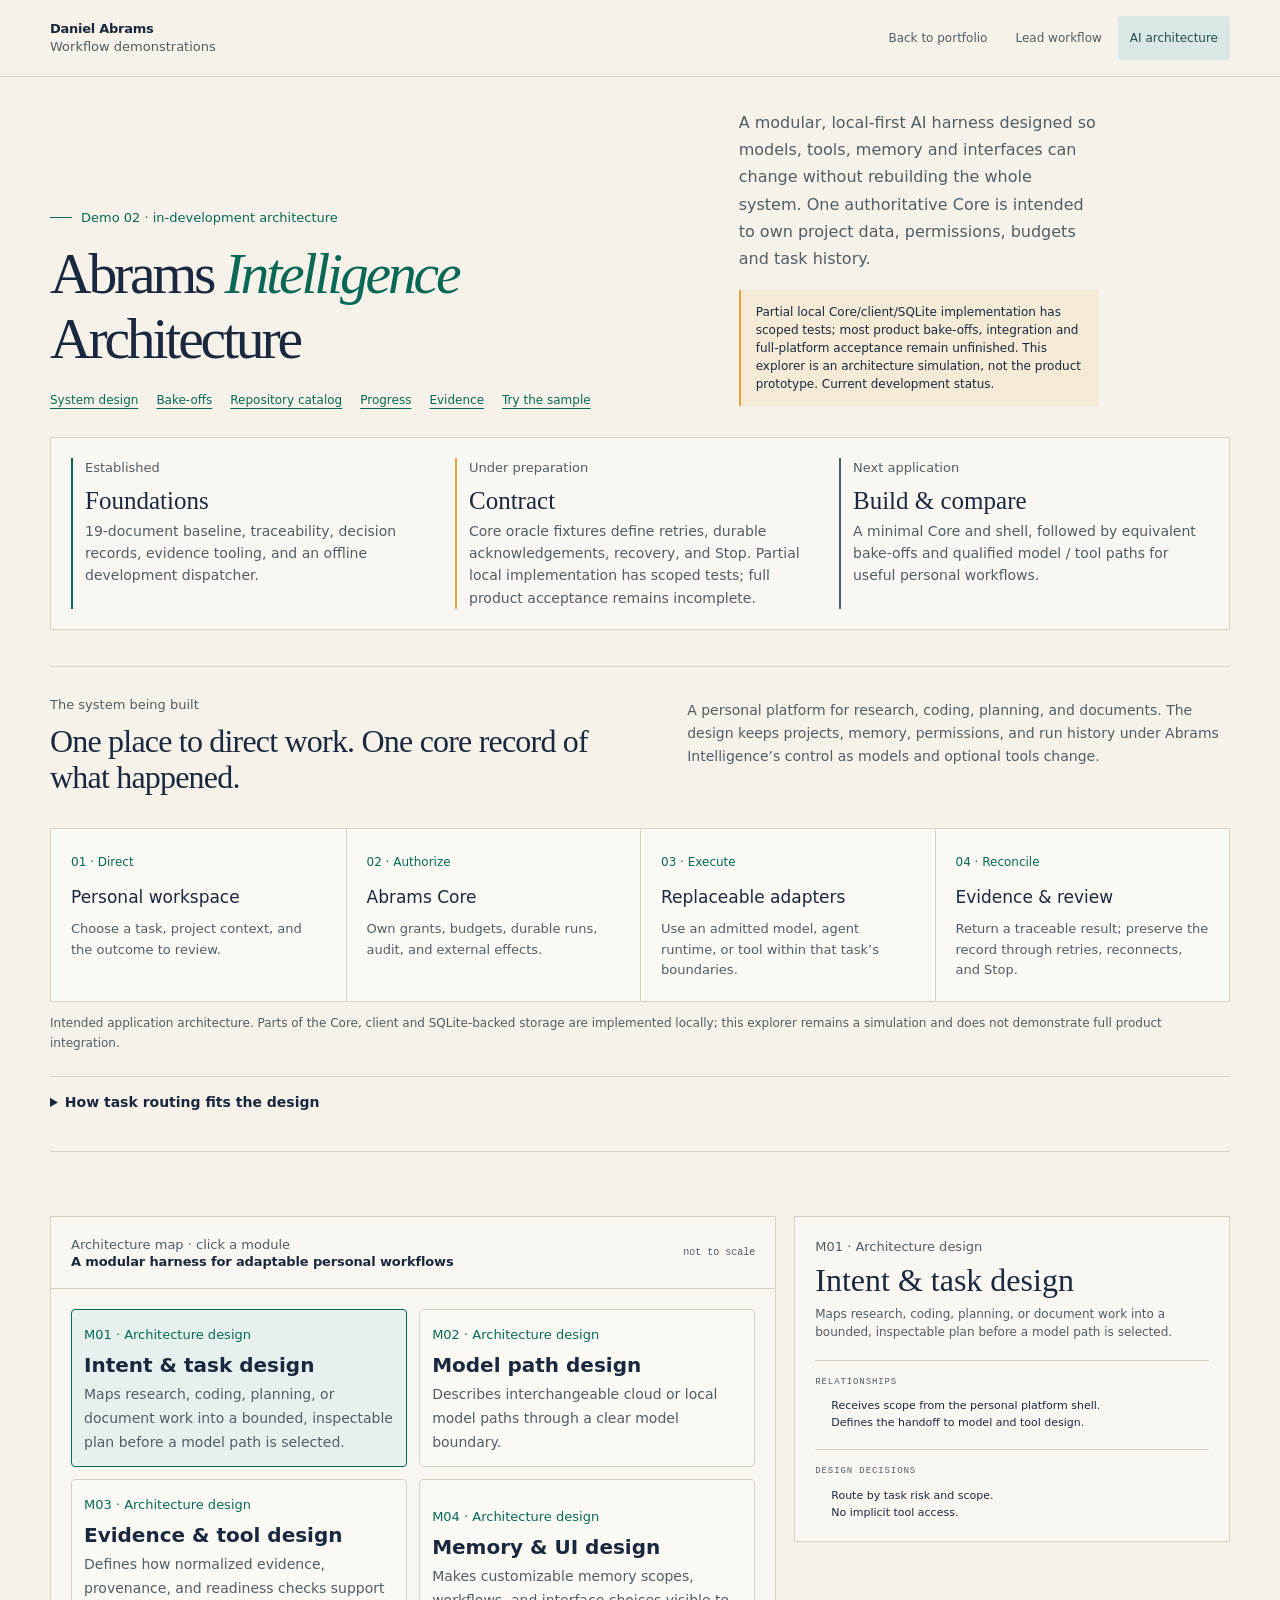
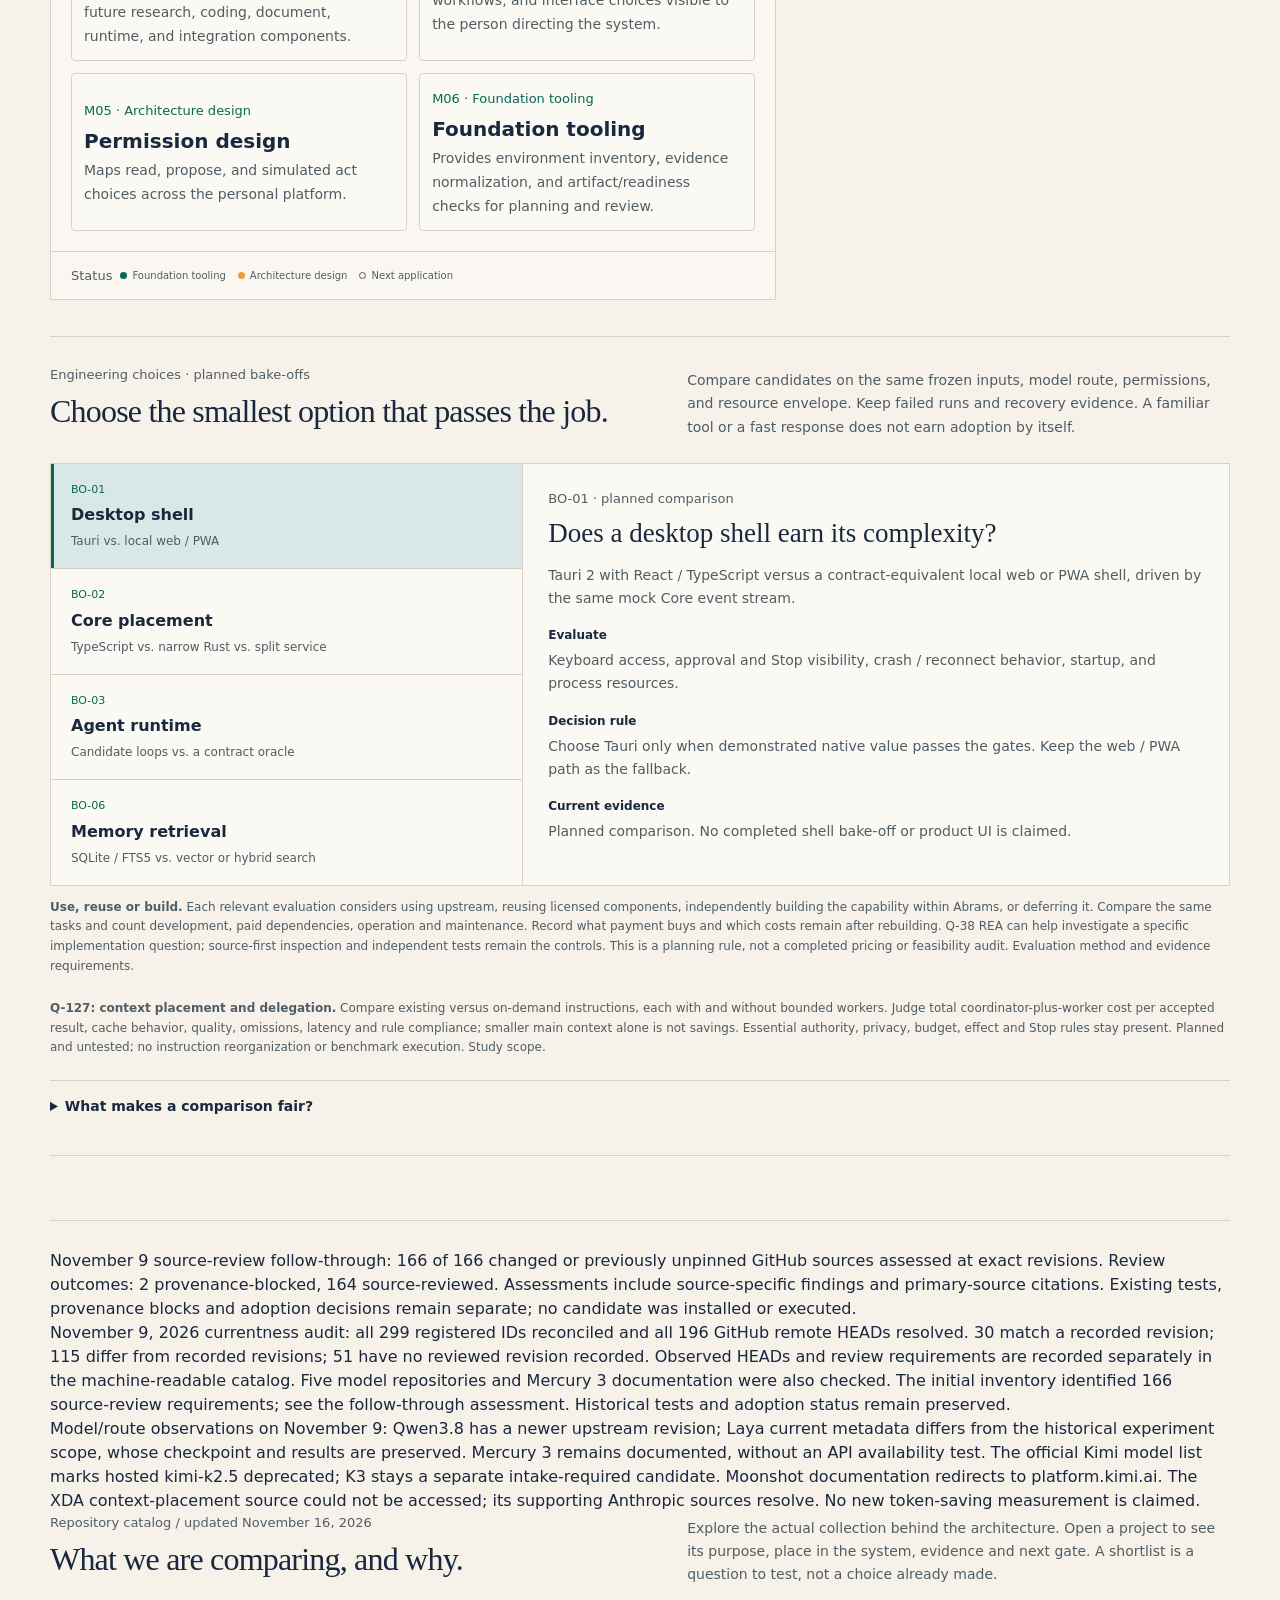
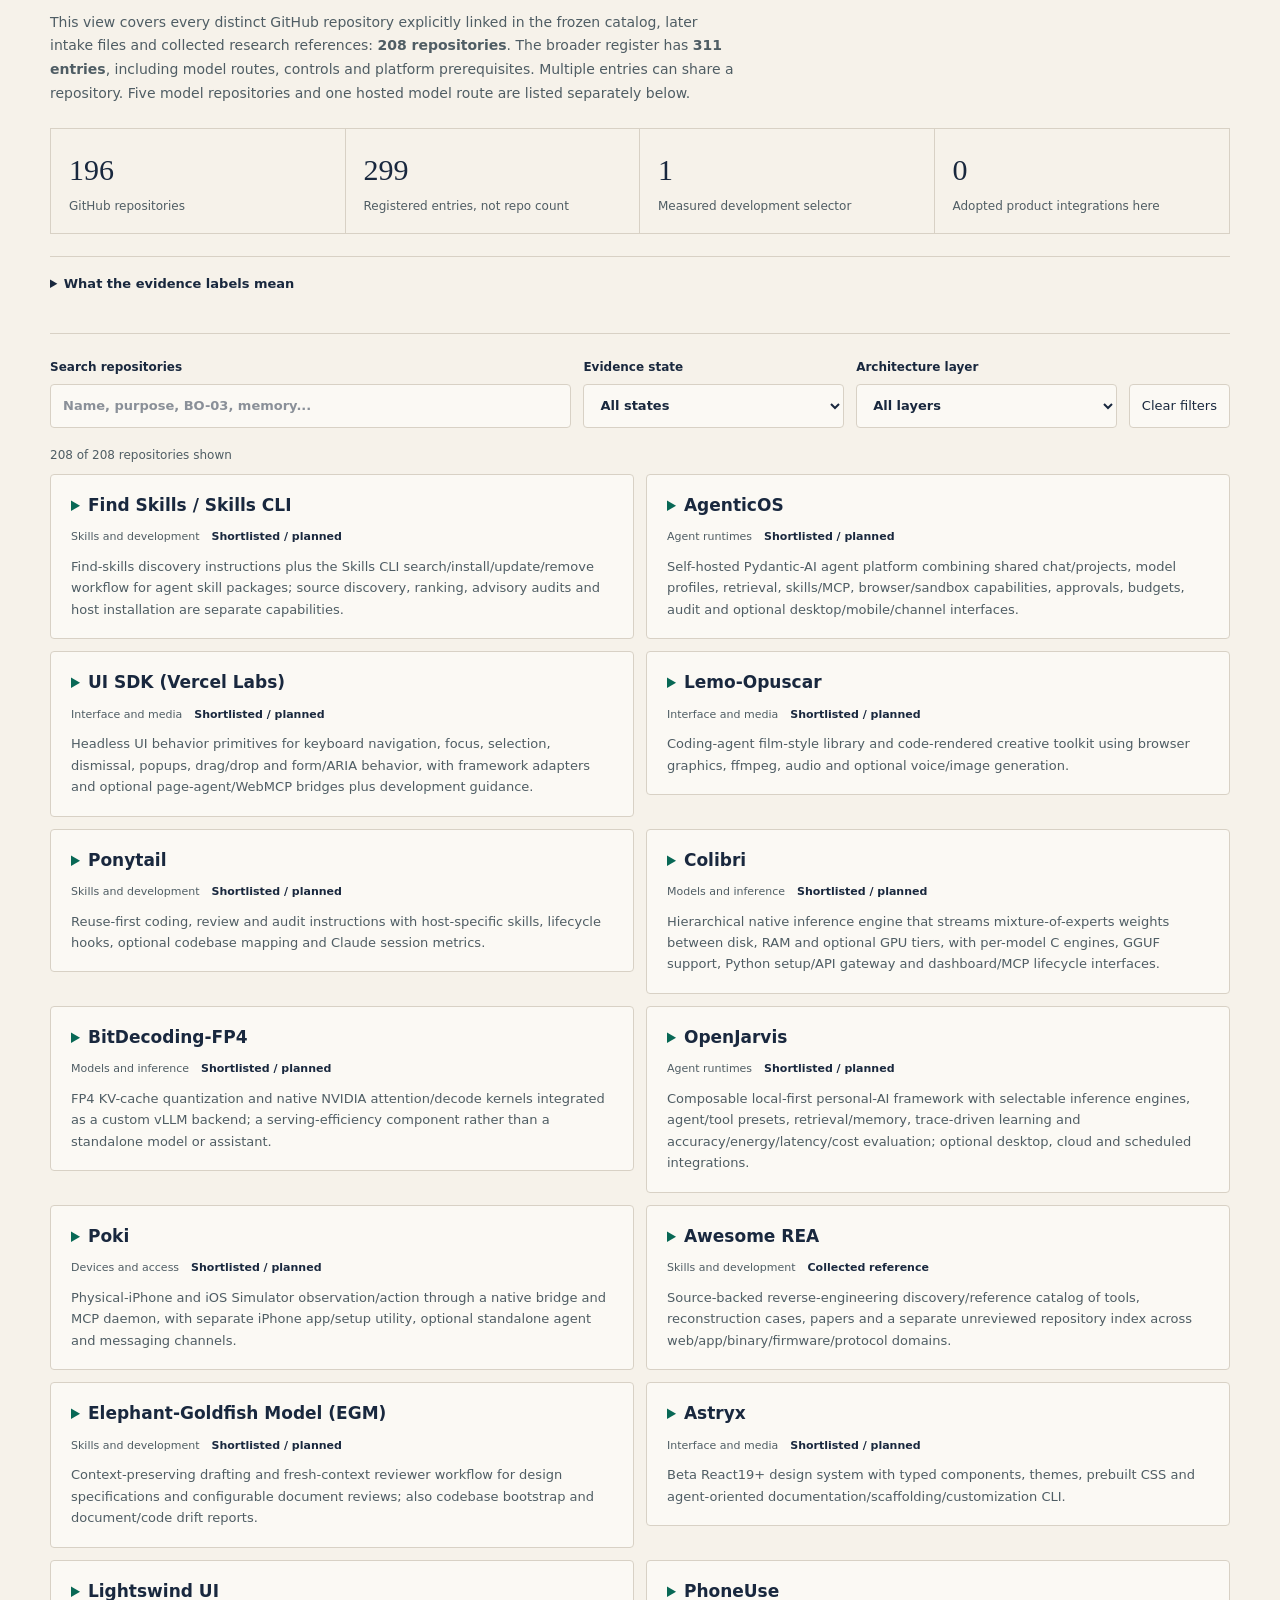
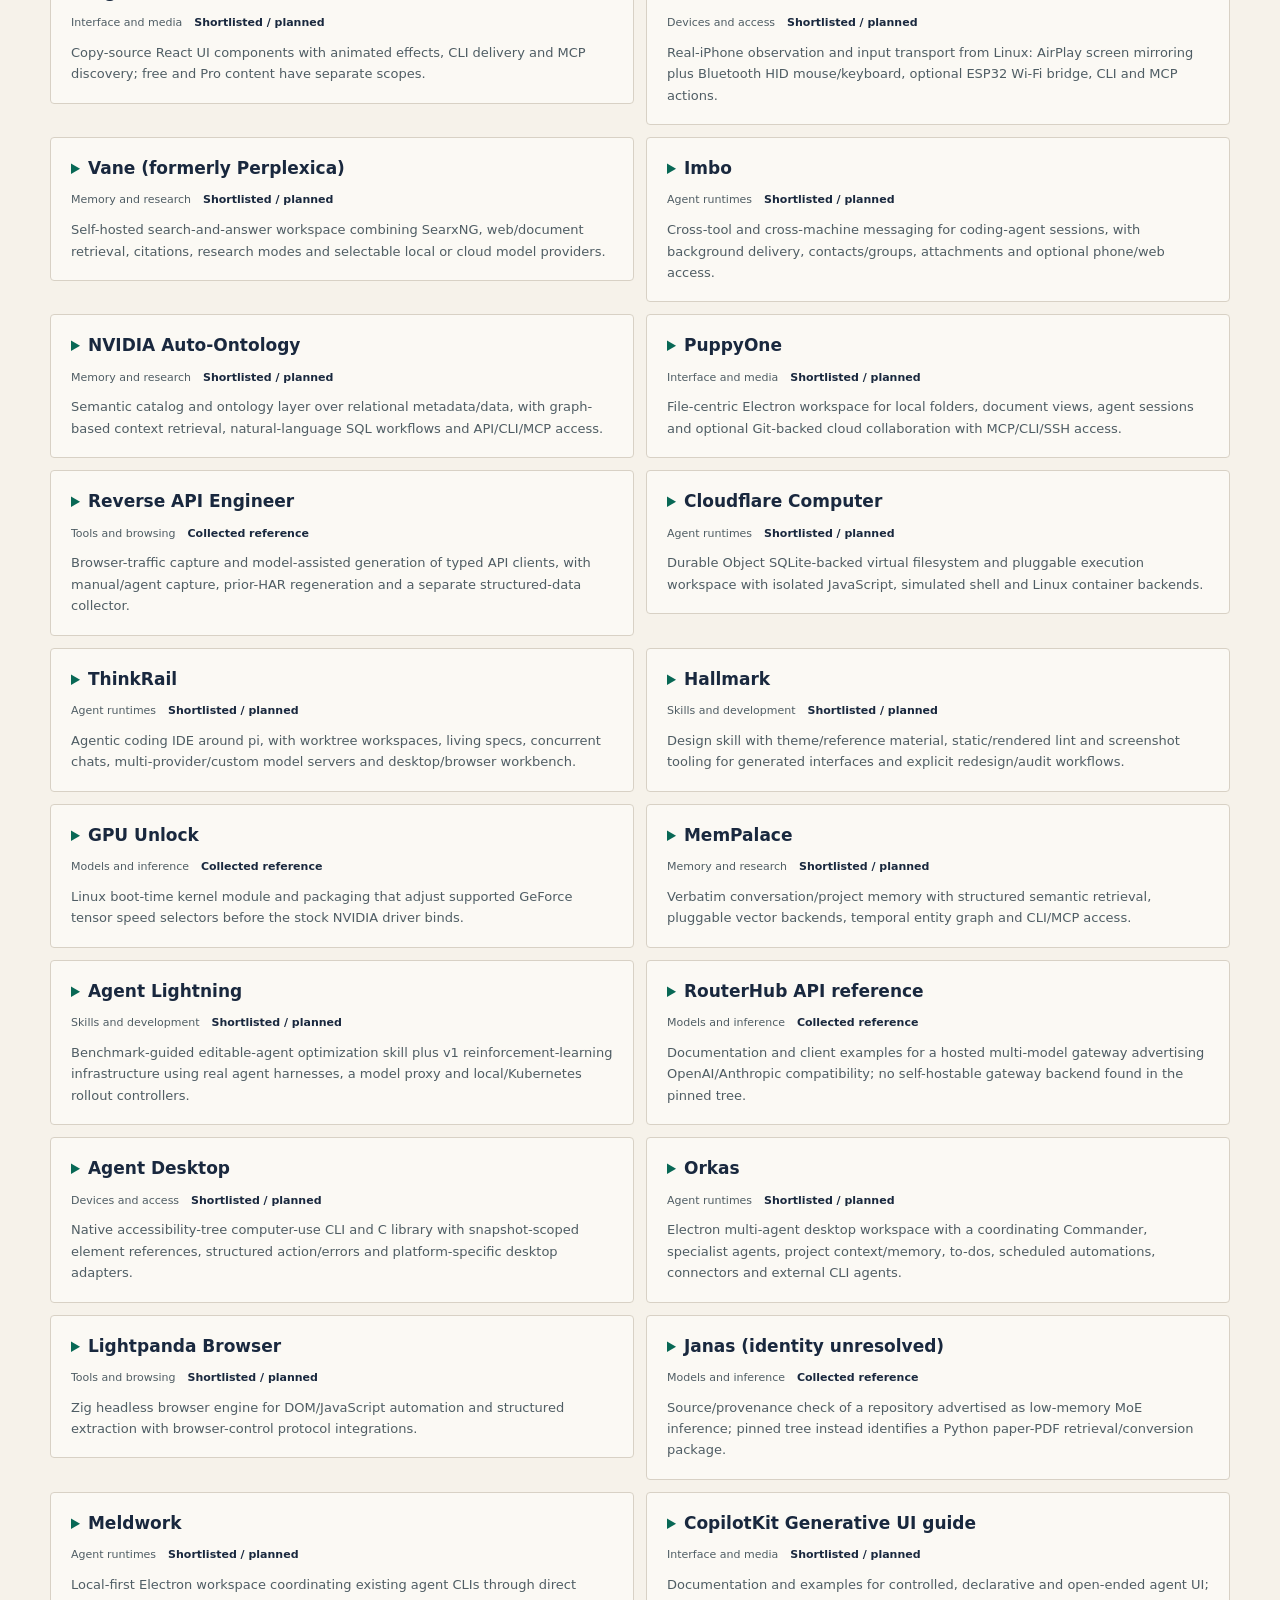
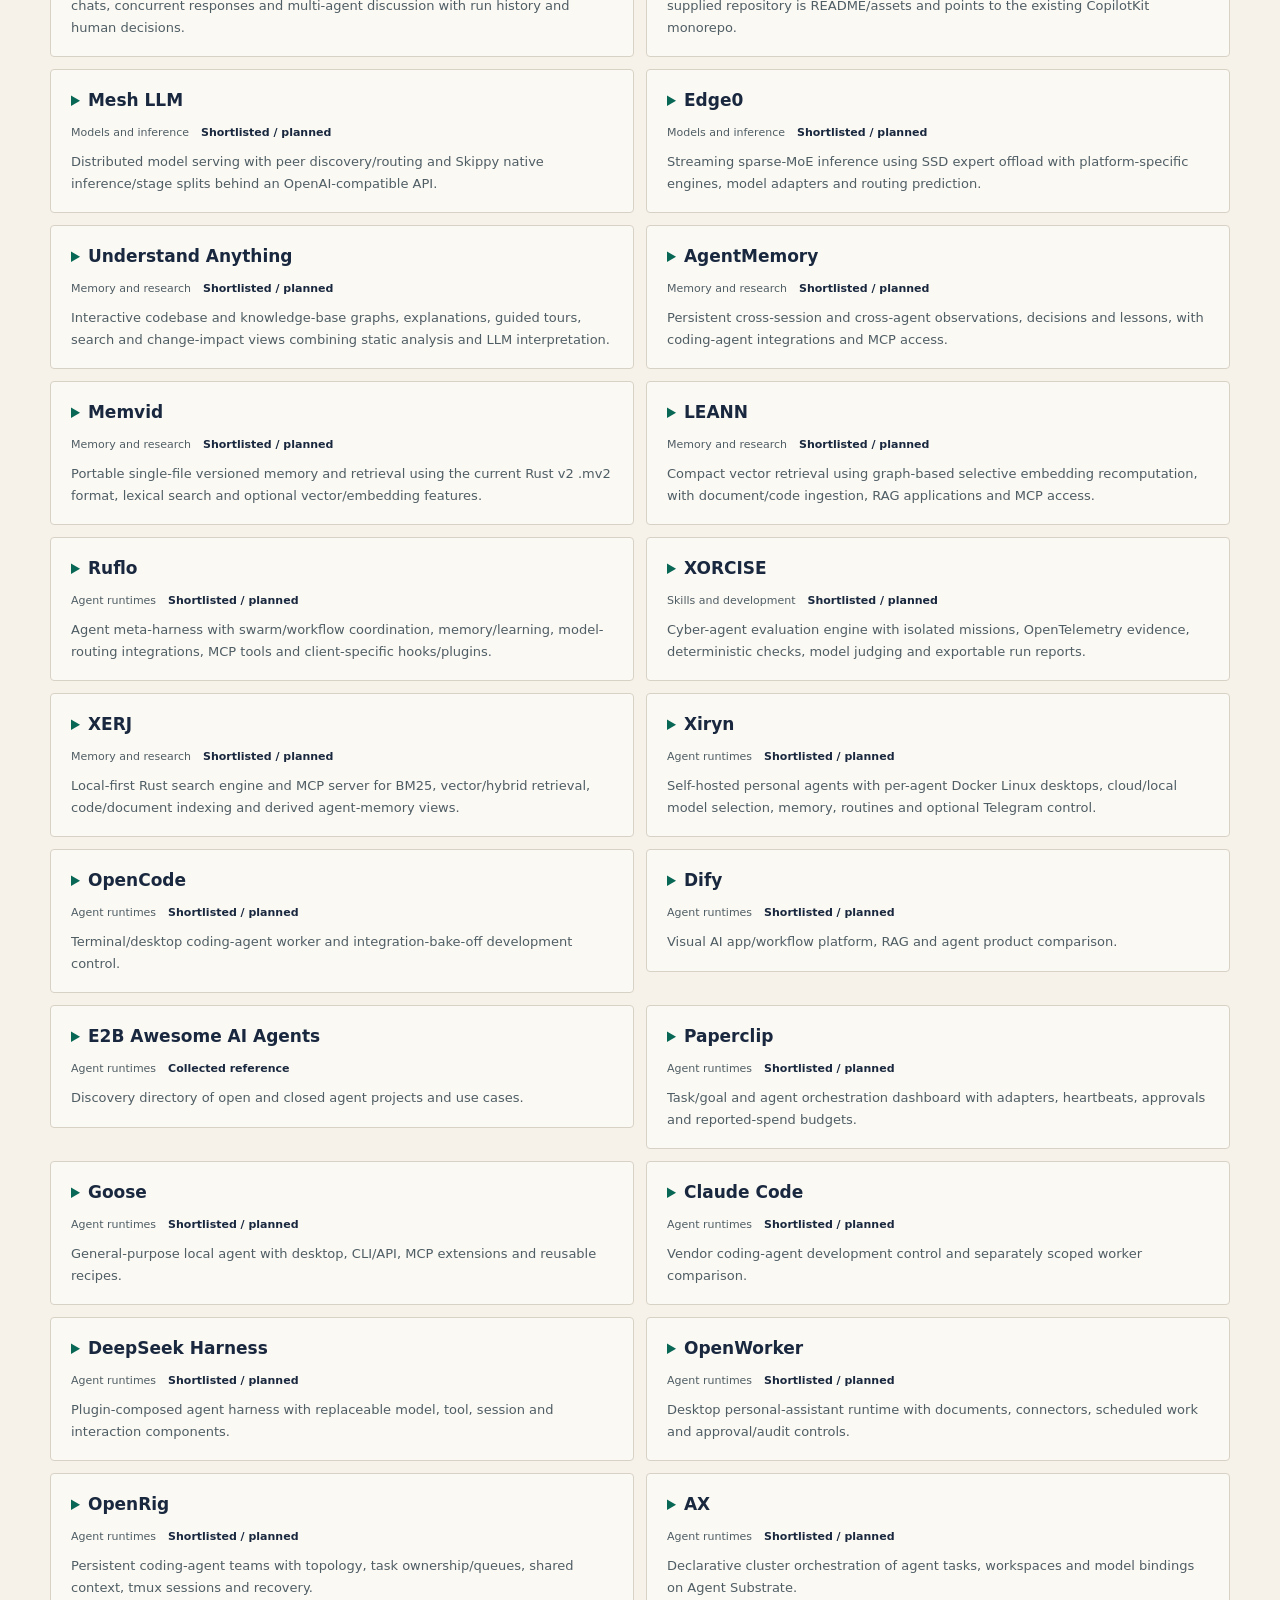
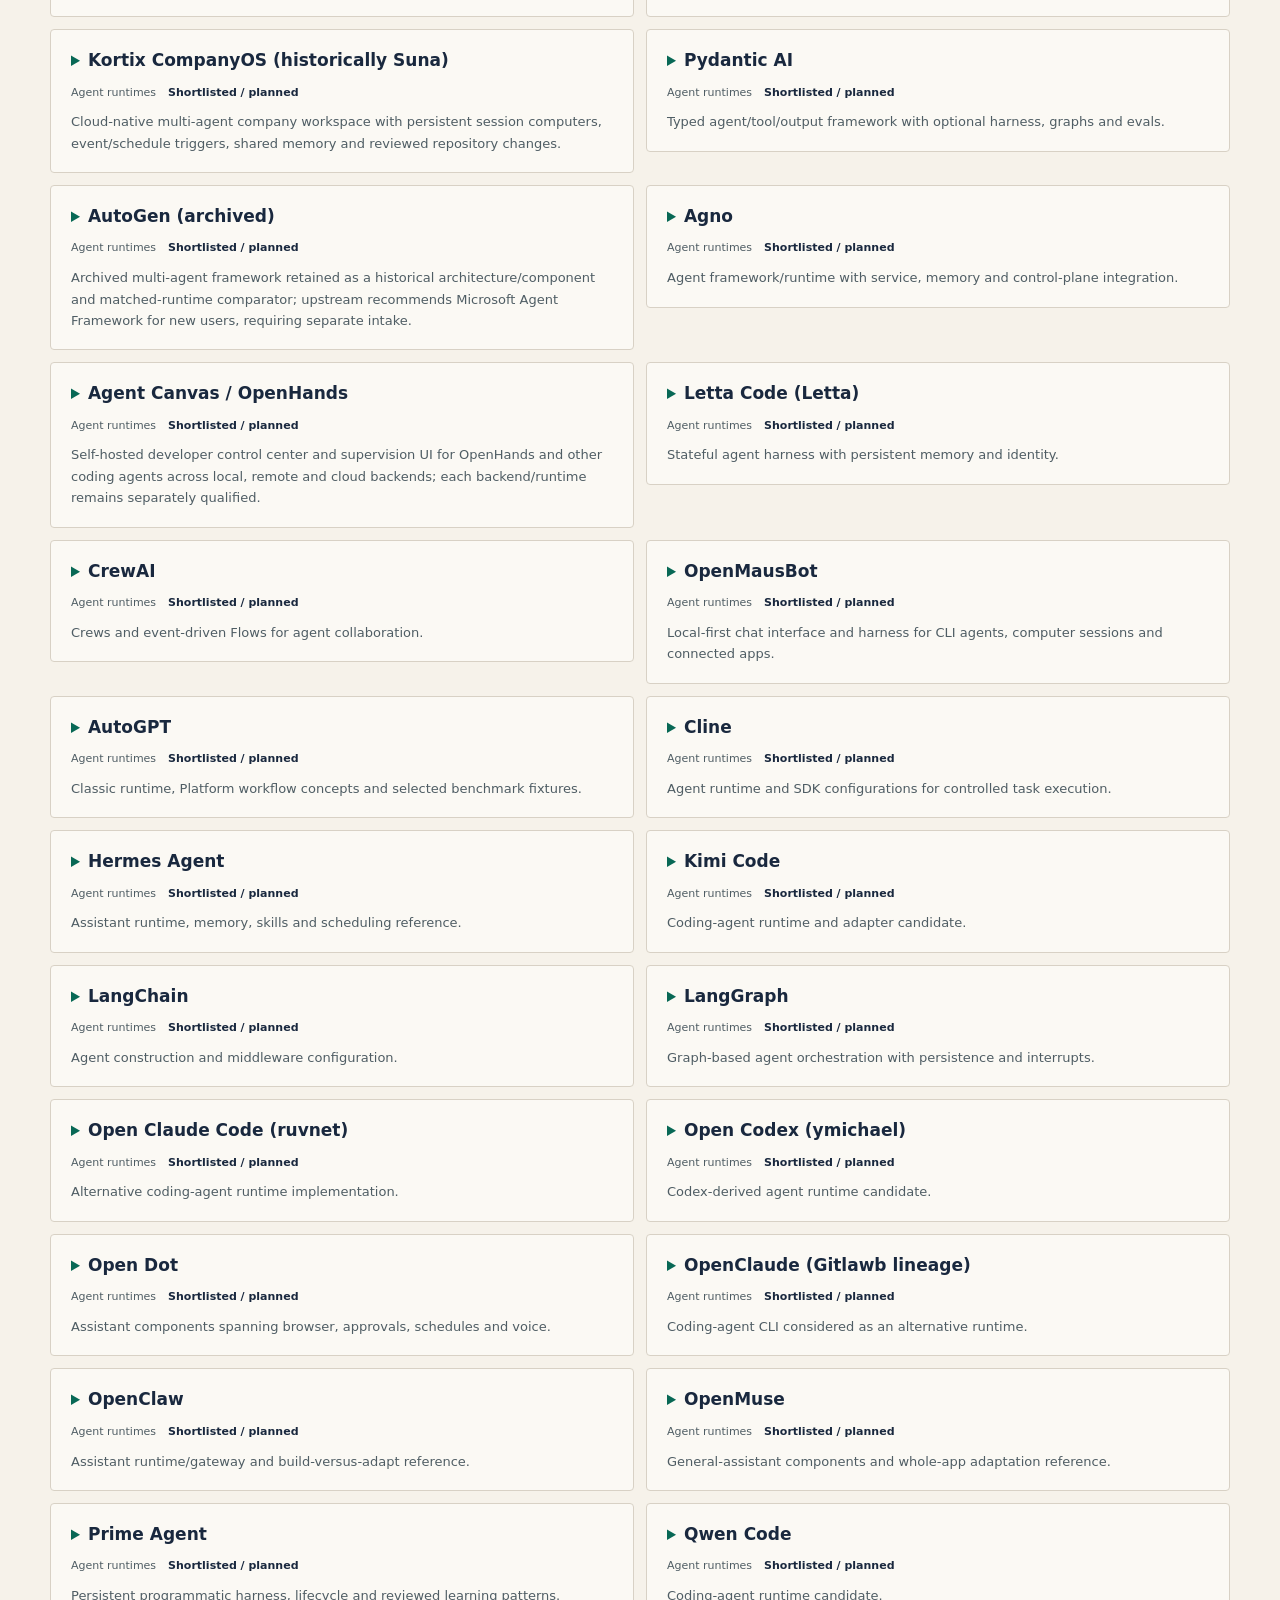
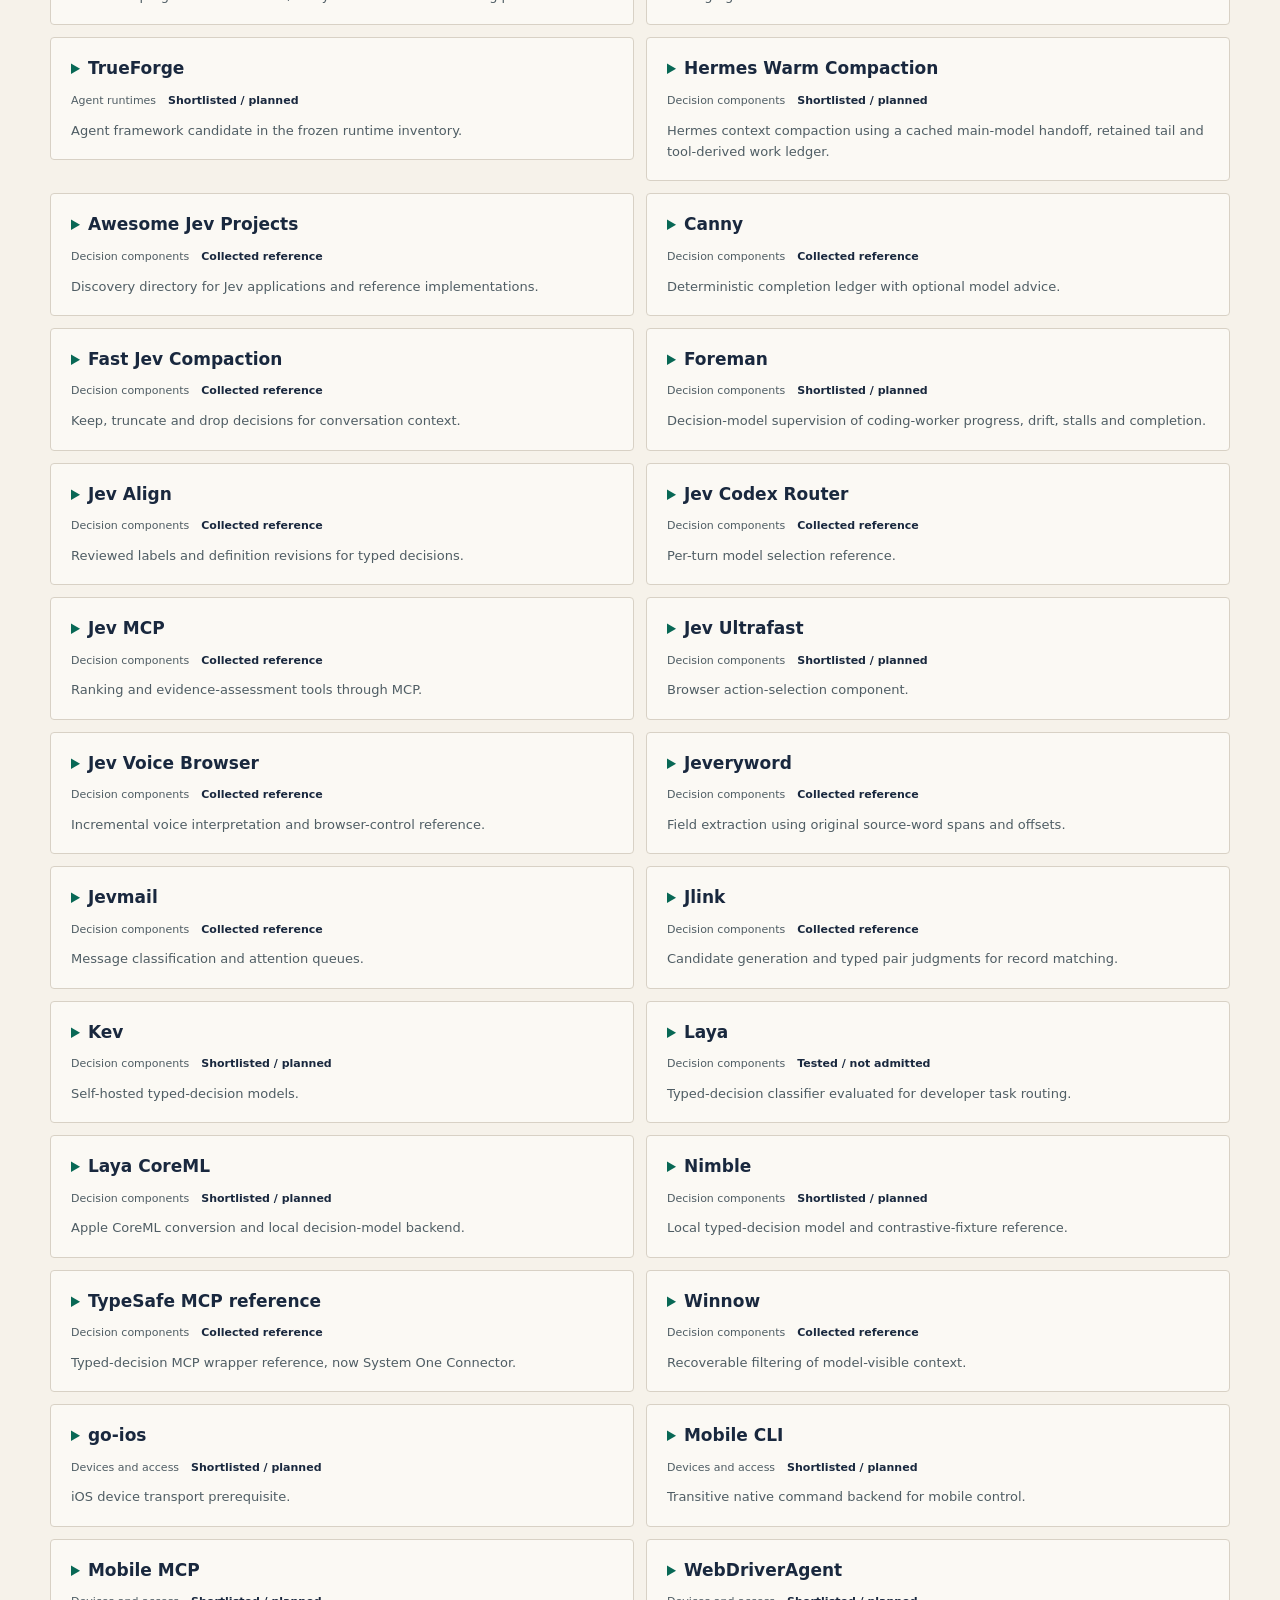
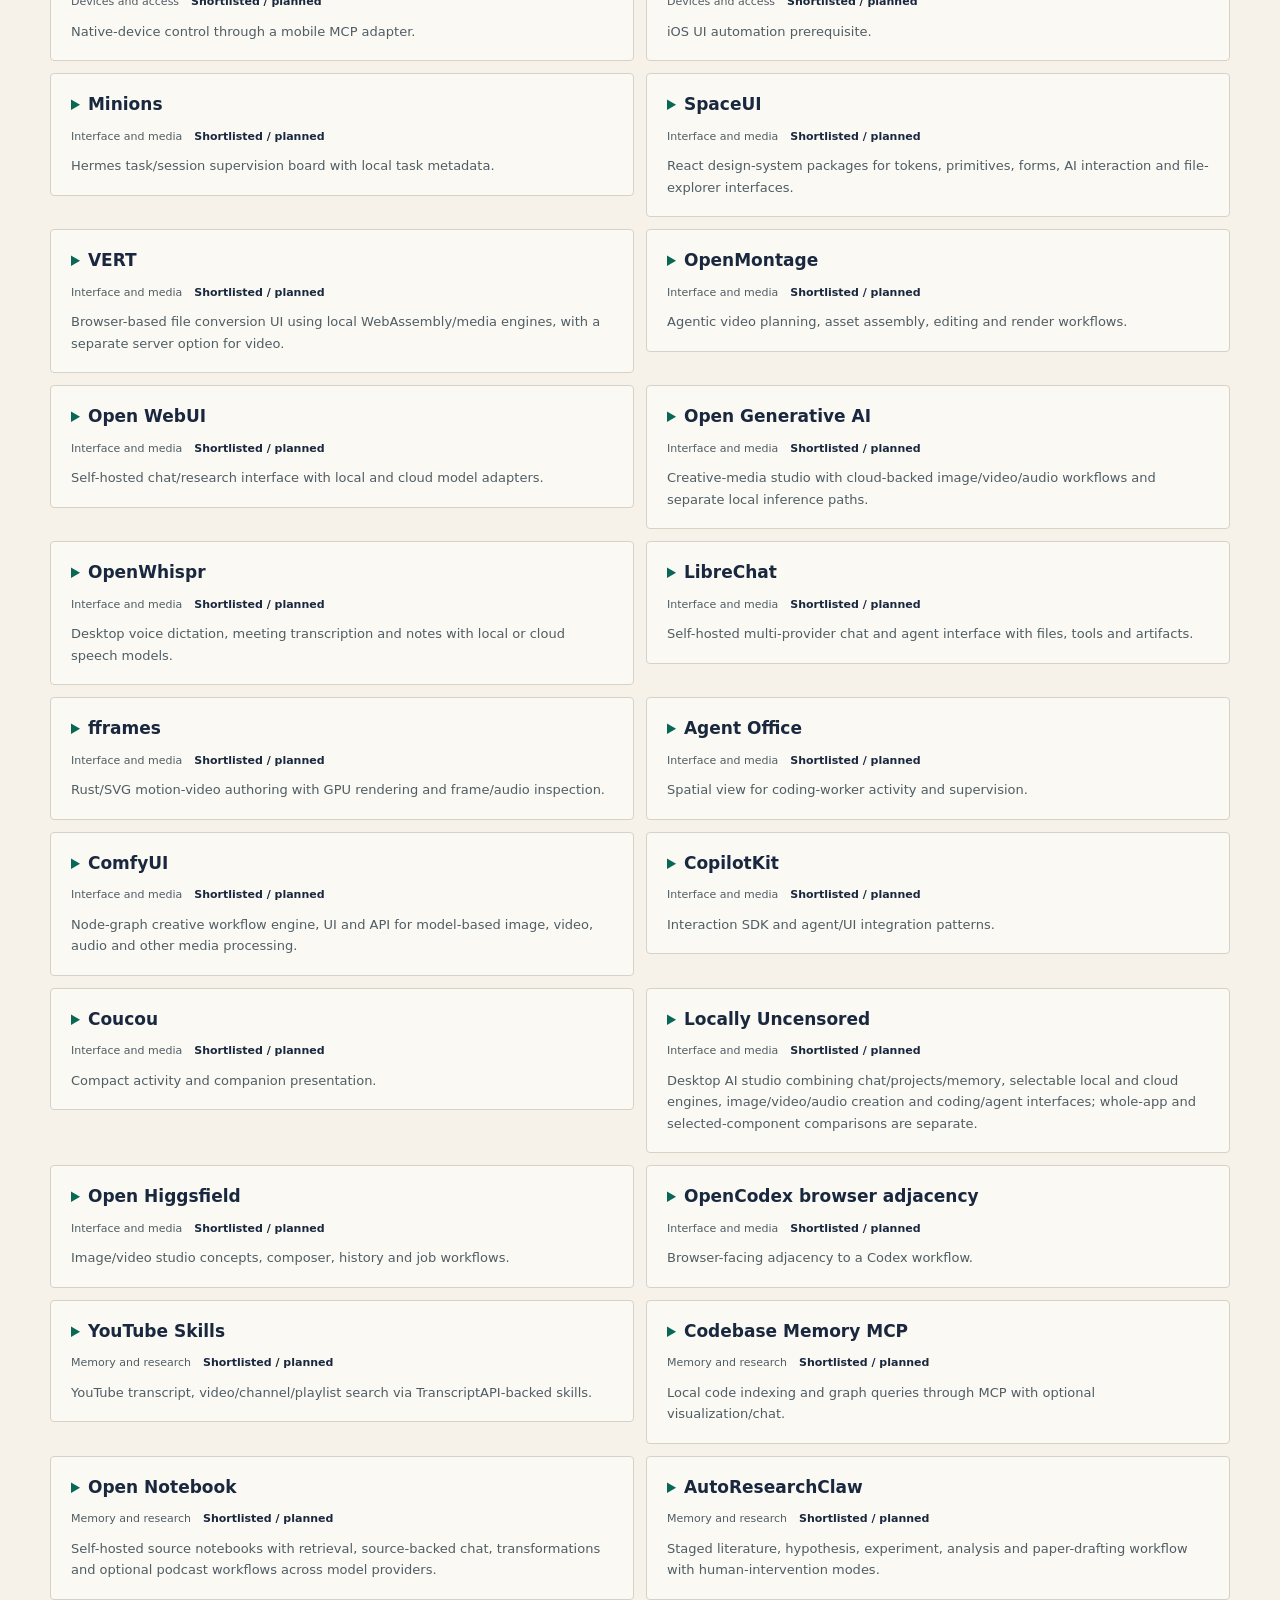
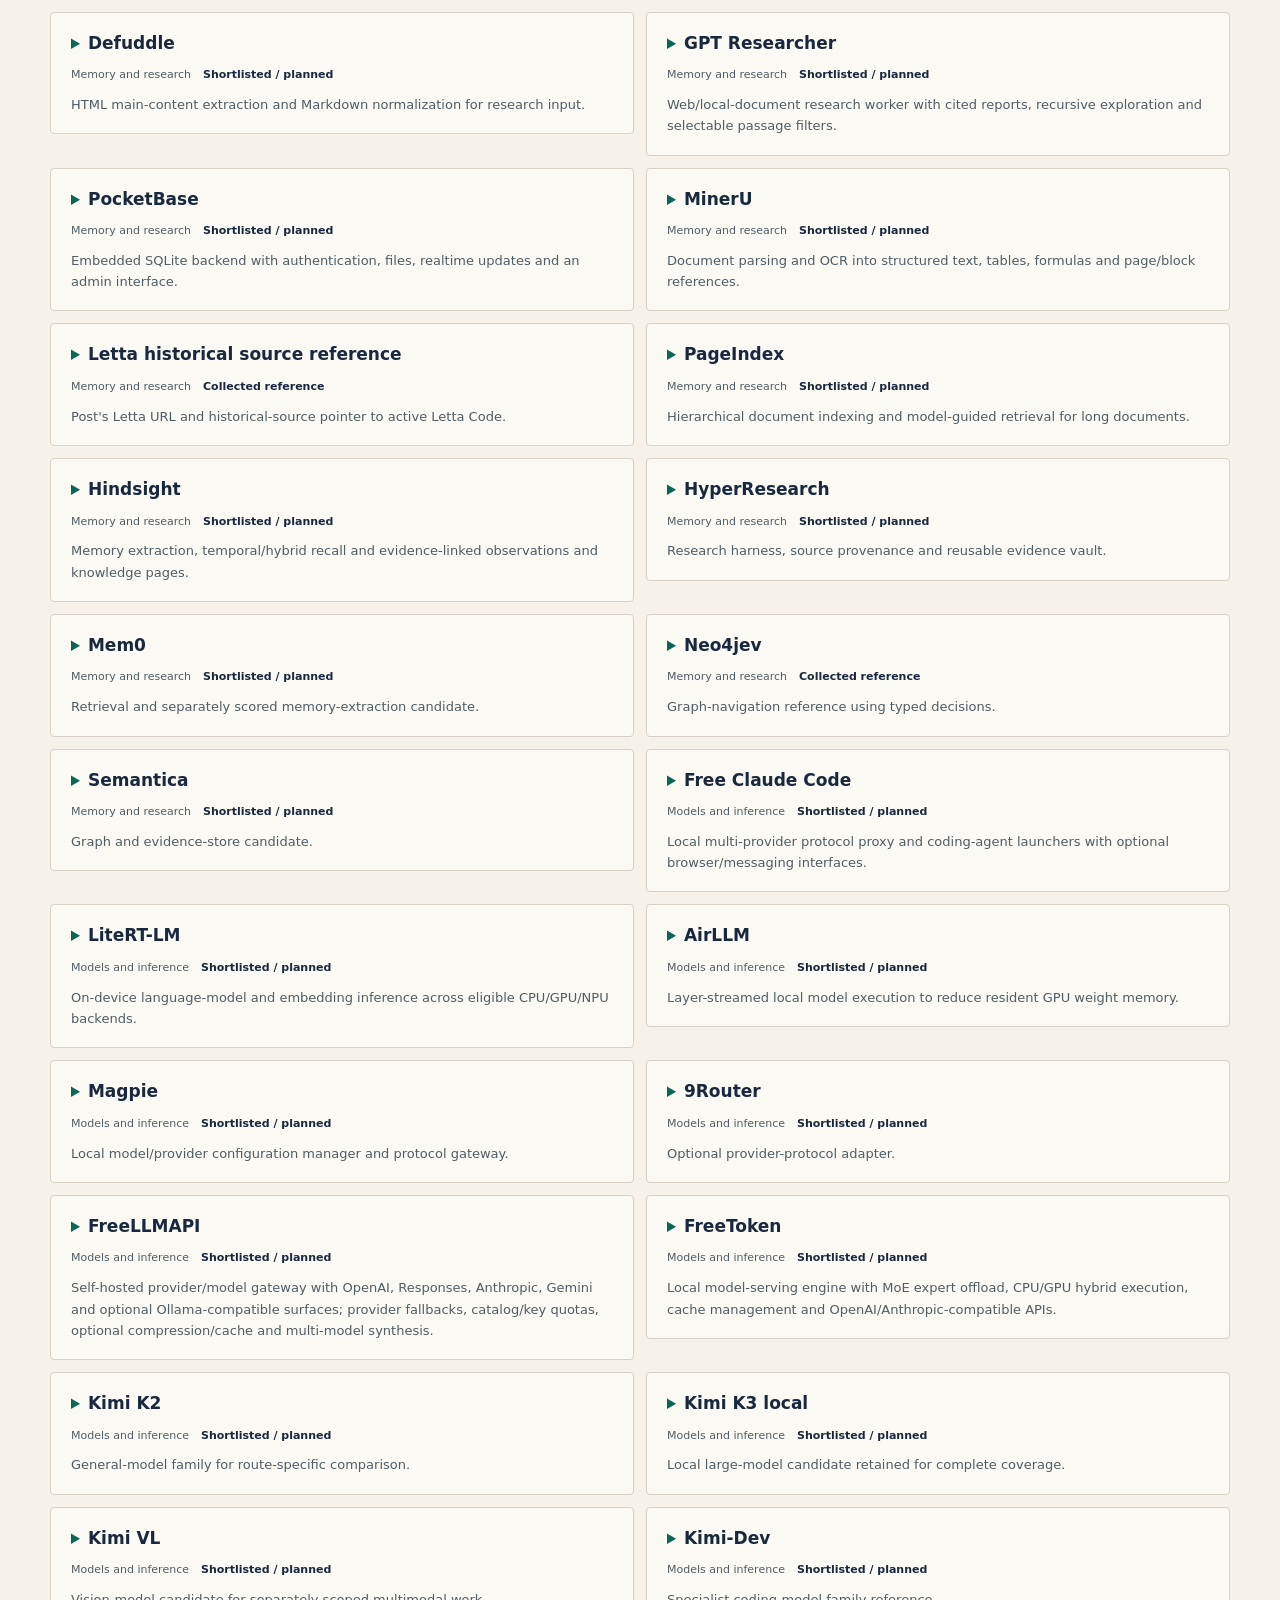
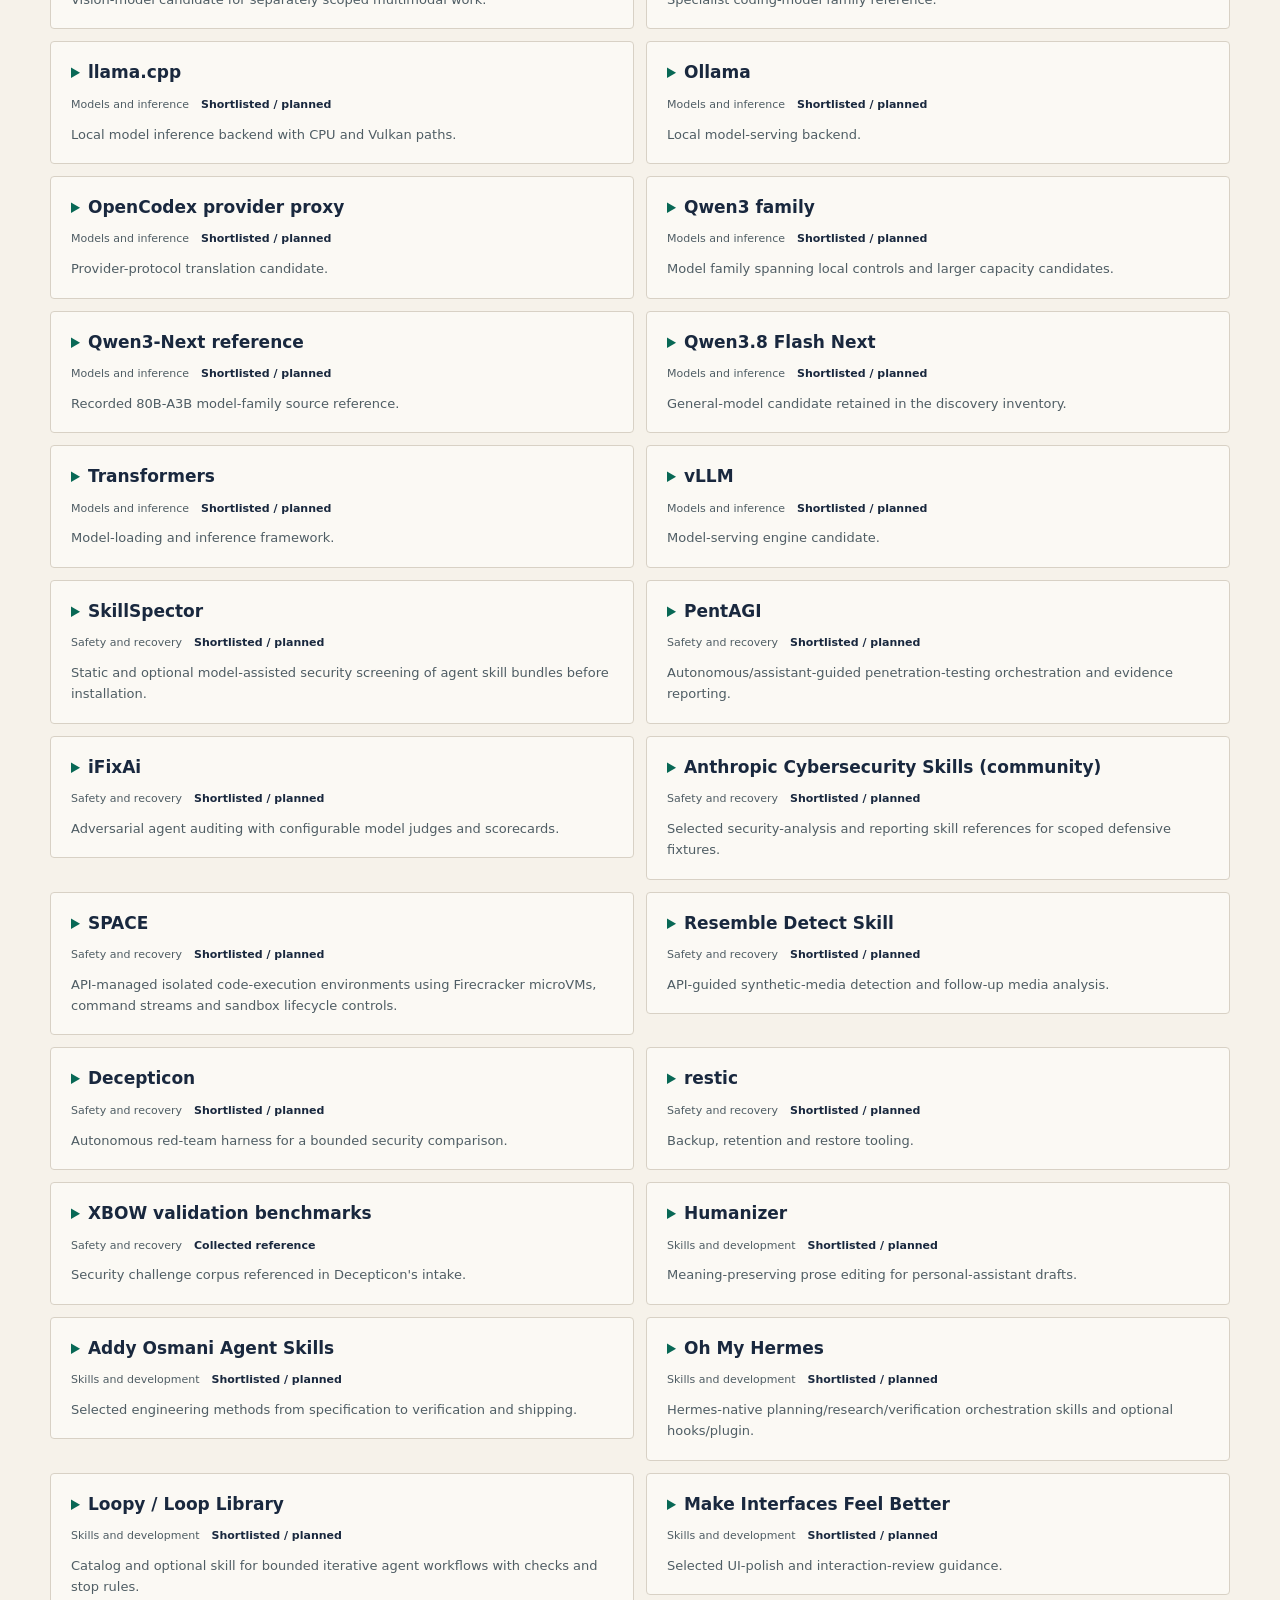
==== commit d15bd6a6: "Add Find Skills Q-157 discovery and CLI intake contender" ====
--- a/architecture/index.html
+++ b/architecture/index.html
@@ -13,8 +13,8 @@
     <meta name="twitter:title" content="Abrams Intelligence | Architecture &amp; bake-offs">
     <meta name="twitter:description" content="Daniel Abrams’s personal AI platform architecture: authoritative Core, provider-neutral routing, planned bake-offs, and measured development evidence.">
     <link rel="icon" type="image/svg+xml" href="/favicon.svg">
-    
-    
+
+
     <link rel="stylesheet" crossorigin="" href="/assets/index-xLbS2jRc.css">
   <link rel="stylesheet" href="./architecture.css">
 <link rel="stylesheet" href="./repository-catalog.css">
@@ -266,15 +266,15 @@
 <section class="case-section" id="repository-catalog" aria-labelledby="catalog-title">
 <p>November 9 source-review follow-through: 166 of 166 changed or previously unpinned GitHub sources assessed at exact revisions. Review outcomes: 2 provenance-blocked, 164 source-reviewed. Assessments include source-specific findings and primary-source citations. Existing tests, provenance blocks and adoption decisions remain separate; no candidate was installed or executed.</p>
 <p>November 9, 2026 currentness audit: all 299 registered IDs reconciled and all 196 GitHub remote HEADs resolved. 30 match a recorded revision; 115 differ from recorded revisions; 51 have no reviewed revision recorded. Observed HEADs and review requirements are recorded separately in the machine-readable catalog. Five model repositories and Mercury 3 documentation were also checked. The initial inventory identified 166 source-review requirements; see the follow-through assessment. Historical tests and adoption status remain preserved.</p><p>Model/route observations on November 9: Qwen3.8 has a newer upstream revision; Laya current metadata differs from the historical experiment scope, whose checkpoint and results are preserved. Mercury 3 remains documented, without an API availability test. The official Kimi model list marks hosted kimi-k2.5 deprecated; K3 stays a separate intake-required candidate. Moonshot documentation redirects to platform.kimi.ai. The XDA context-placement source could not be accessed; its supporting Anthropic sources resolve. No new token-saving measurement is claimed.</p>
-<div class="case-heading"><div><div class="section-label">Repository catalog / updated November 15, 2026</div><h2 id="catalog-title">What we are comparing, and why.</h2></div><p>Explore the actual collection behind the architecture. Open a project to see its purpose, place in the system, evidence and next gate. A shortlist is a question to test, not a choice already made.</p></div>
-<p class="catalog-intro">This view covers every distinct GitHub repository explicitly linked in the frozen catalog, later intake files and collected research references: <strong>207 repositories</strong>. The broader register has <strong>310 entries</strong>, including model routes, controls and platform prerequisites. Multiple entries can share a repository. Five model repositories and one hosted model route are listed separately below.</p>
+<div class="case-heading"><div><div class="section-label">Repository catalog / updated November 16, 2026</div><h2 id="catalog-title">What we are comparing, and why.</h2></div><p>Explore the actual collection behind the architecture. Open a project to see its purpose, place in the system, evidence and next gate. A shortlist is a question to test, not a choice already made.</p></div>
+<p class="catalog-intro">This view covers every distinct GitHub repository explicitly linked in the frozen catalog, later intake files and collected research references: <strong>208 repositories</strong>. The broader register has <strong>311 entries</strong>, including model routes, controls and platform prerequisites. Multiple entries can share a repository. Five model repositories and one hosted model route are listed separately below.</p>
 <div class="catalog-summary" aria-label="Catalog coverage"><div><strong>196</strong><span>GitHub repositories</span></div><div><strong>299</strong><span>Registered entries, not repo count</span></div><div><strong>1</strong><span>Measured development selector</span></div><div><strong>0</strong><span>Adopted product integrations here</span></div></div>
 <details class="catalog-legend"><summary>What the evidence labels mean</summary><dl><dt>Collected</dt><dd>A source or idea has been recorded. It may remain a reference only.</dd><dt>Shortlisted / planned</dt><dd>A named comparison or intake question exists. Blocked, deferred and trigger-only scopes remain visible; no run is implied.</dd><dt>Tested</dt><dd>Measurements exist for the stated scope. The Laya development experiment failed its adoption gates.</dd><dt>Selected content</dt><dd>One pinned advisory design skill is selected. This does not adopt its entire repository.</dd><dt>Adopted</dt><dd>An exact integration has a recorded acceptance decision. None of these repositories is claimed as an adopted product integration.</dd></dl></details>
 <form class="catalog-filters" data-catalog-filters hidden role="search" aria-label="Repository catalog filters"><label>Search repositories<input type="search" name="query" placeholder="Name, purpose, BO-03, memory..." autocomplete="off"></label><label>Evidence state<select name="stage" aria-label="Evidence state"><option value="">All states</option><option value="collected">Collected reference</option><option value="shortlisted">Shortlisted / planned</option><option value="tested">Tested / not admitted</option><option value="selected-content">Selected advisory content</option><option value="adopted">Adopted integration</option></select></label><label>Architecture layer<select name="layer" aria-label="Architecture layer"><option value="">All layers</option><option>Agent runtimes</option><option>Decision components</option><option>Devices and access</option><option>Interface and media</option><option>Memory and research</option><option>Models and inference</option><option>Safety and recovery</option><option>Skills and development</option><option>Tools and browsing</option></select></label><button type="reset">Clear filters</button></form>
-<p class="catalog-result-count" data-catalog-count role="status" aria-live="polite" aria-atomic="true">207 repositories shown</p>
+<p class="catalog-result-count" data-catalog-count role="status" aria-live="polite" aria-atomic="true">208 repositories shown</p>
 <noscript><p>All repositories are available below. Search and filters require JavaScript; each project can still be opened.</p></noscript>
 <p class="catalog-empty" data-catalog-empty hidden>No repositories match these filters. Clear filters to see the full catalog. There are no adopted product integrations in this register.</p>
-<div class="repository-list"><details class="repository-row" id="repo-vstorm-co-agenticos" data-repository="vstorm-co/agenticos" data-stage="shortlisted" data-layer="Agent runtimes" data-search="vstorm-co/agenticos vstorm-co/agenticos vstorm-co-agenticos AgenticOS https://github.com/vstorm-co/agenticos Agent runtimes shortlisted Self-hosted Pydantic-AI agent platform combining shared chat/projects, model profiles, retrieval, skills/MCP, browser/sandbox capabilities, approvals, budgets, audit and optional desktop/mobile/channel interfaces. E/H/I/J; separately gated C / Q-156: General personal-assistant platform and selected model/profile, knowledge, approval/run and collaborative interface components versus existing Core adapters and eligible LibreChat/OpenJarvis/Hermes/platform contenders. Compare exact upstream, licensed components, minimal original adapters and defer. Product cloud/local routing and developer CLI delegation are separate studies; no change to frozen initial runtimes or Core decision. Source researched; planned and untested. Root Apache-2.0 does not cover every bundled dependency/asset obligation: inventory includes AGPL/LGPL/MPL components and deployment-review sandbox packages. Backend/frontend source version1.74.0; backend Python&gt;=3.15 and PostgreSQL/pgvector/Redis/worker/container ecosystem. Desktop Windows claims are not Abrams host/backend qualification. Deployment, personal data, model routes, external tools and schedules remain unadmitted. Compare upstream, eligible components, minimal original Core adapters and defer under exact source/image/dependency/model/tool pins and intended-use rights. Qualify Windows desktop versus container/backend/browser/sandbox/CLI configurations and full RAM/VRAM/disk/CPU/network costs. Enforce actual serving provider/model attribution, manual route fidelity, all fallback/parser/embedding/trace/diagnostic recipients, corpus/tenant/source permissions and retention/deletion/export receipts. Keep Core canonical state, grants, credentials and effect/run identity; qualify configurable approvals, native-host consent, tenant/key scopes and revoked/queued/routine authority. Require replay/ambiguity and all-provider/browser/container/CLI-child Stop evidence, pre-reserved global time/token/USD budgets across concurrent and ancillary services, independent task/retrieval quality and maintenance/exit costs. Preserve USD25 monthly metered cap. No deployment/install/build, credentials, provider calls, downloads or schedule activation authorized. [&#x27;assistant.agenticos&#x27;] 2026-11-15 verified [&#x27;cbad4afa3365653ed0a5f9a9c53c45c167b90319&#x27;] [&#x27;2026-11-15&#x27;] Pinned README/LICENSE/NOTICE/third-party inventory, backend/frontend/desktop metadata and Compose source, plus independent bounded model/data/resource and auth/approval/budget/Stop reviews. No candidate execution/import/install/build, service/provider/account use, credentials, model/media downloads, personal data or benchmark. False {&#x27;review_date&#x27;: &#x27;2026-11-15&#x27;, &#x27;reviewed_revision&#x27;: &#x27;cbad4afa3365653ed0a5f9a9c53c45c167b90319&#x27;, &#x27;review_state&#x27;: &#x27;source-reviewed-bounded&#x27;, &#x27;execution_authority&#x27;: &#x27;none&#x27;, &#x27;scope&#x27;: &#x27;Representative public source/configuration and rights metadata; not exhaustive audit, runtime qualification or endorsement of governance claims.&#x27;, &#x27;findings&#x27;: [&#x27;The root and app manifests declare Apache-2.0, but bundled dependency notices list PyMuPDF under AGPL-3.0-only and other LGPL/MPL/runtime obligations; the inventory leaves sandbox runtime packages under deployment review. Review exact distribution/reuse scope, images, assets, model/tool terms and attribution separately; a permissive root license is not blanket component clearance.&#x27;, &quot;Source manifests report1.74.0 and backend Python&gt;=3.15; frontend Next/React and optional Tauri desktop are separate surfaces. Compose can pull latest-tagged images, create persistent PostgreSQL/pgvector/Redis services and run migrations; a checkout&#x27;s override changes development mounts/exposure. Pin exact images/runtime/dependencies and cleanup/backup plan. Upstream4vCPU/8GB deployment guidance is not local-model or current-host fit.&quot;, &#x27;Configured Pydantic fallback models can serve requests while run provider/secret labels retain primary identity, as upstream documentation explicitly notes. Exact provider/model attribution, manual selection fidelity, budget and recipient audit must be repaired or independently proved before routing admission; a selectable model list is insufficient.&#x27;, &#x27;Local chat selection does not make the RAG pipeline offline: parser, embedding, indexing and query recipients are independent. Collection credentials can fail closed, but source-system permissions are not automatically mirrored. Validate corpus/tenant/recipient grants, embedding version/dimensions, citation quality and deletion across files/vectors/backups separately.&#x27;, &#x27;Absent retention policy means indefinite retention. Audit retention has a floor but the inspected audit sweep is not implemented; some knowledge cleanup requires confirmed vector removal and queued file-cleanup work. Settings or queued cleanup are not completed erasure/export receipts.&#x27;, &#x27;Diagnostics default enabled with a remote collector, independently from optional token-configured Logfire tracing. Trace content can include prompts/outputs unless suppressed; diagnostic payload minimization was not exhaustively validated. Credential vault protection does not encrypt every stored document/vector/workspace file; review disk encryption, logs, recipients and retention per subsystem.&#x27;, &#x27;JWT/session/API-key organization binding, scoped RBAC and configurable approval controls exist, but row-level resource access and actual mode/tool wiring remain separate. A permissive/no approval gate or standing APPROVE_ALL mode is not a Core grant; always-asking tools have distinct treatment. Sandbox command execution relies on container/network containment, not command filtering.&#x27;, &#x27;Desktop whole-computer consent is explicitly not a sandbox and can allow commands without a separate prompt per command. Browser exceptions and external MCP/provider-native tools require their own network/credential/approval boundaries. Do not transfer container guarantees to native CLI/host, channel or browser variants.&#x27;, &#x27;Workflow budget reservations exist with lease-expiry/concurrency overshoot limits; ordinary request checks do not reserve spend and concurrent calls can overshoot. Voice-preview/visitor-dictation costs can sit outside model budgets. Require aggregate Core-owned pre-call reservations for every provider, worker and ancillary service, independent of USD estimates and usage labels.&#x27;, &#x27;Routine authority checks, parked cancellation ownership and native process-group/Windows JobObject controls are substantive source mechanisms, not universal Stop evidence. Qualify revocation and queued/approval/prefill/in-flight browser/container/CLI/provider cases, all descendants, late responses and ambiguous committed effects. Cancellation cannot undo an external write or sent message.&#x27;], &#x27;evidence&#x27;: [{&#x27;path&#x27;: &#x27;README.md&#x27;, &#x27;url&#x27;: &#x27;https://github.com/vstorm-co/agenticos/blob/cbad4afa3365653ed0a5f9a9c53c45c167b90319/README.md&#x27;}, {&#x27;path&#x27;: &#x27;LICENSE&#x27;, &#x27;url&#x27;: &#x27;https://github.com/vstorm-co/agenticos/blob/cbad4afa3365653ed0a5f9a9c53c45c167b90319/LICENSE&#x27;}, {&#x27;path&#x27;: &#x27;NOTICE&#x27;, &#x27;url&#x27;: &#x27;https://github.com/vstorm-co/agenticos/blob/cbad4afa3365653ed0a5f9a9c53c45c167b90319/NOTICE&#x27;}, {&#x27;path&#x27;: &#x27;THIRD_PARTY_NOTICES.md&#x27;, &#x27;url&#x27;: &#x27;https://github.com/vstorm-co/agenticos/blob/cbad4afa3365653ed0a5f9a9c53c45c167b90319/THIRD_PARTY_NOTICES.md&#x27;}, {&#x27;path&#x27;: &#x27;backend/pyproject.toml&#x27;, &#x27;url&#x27;: &#x27;https://github.com/vstorm-co/agenticos/blob/cbad4afa3365653ed0a5f9a9c53c45c167b90319/backend/pyproject.toml&#x27;}, {&#x27;path&#x27;: &#x27;frontend/package.json&#x27;, &#x27;url&#x27;: &#x27;https://github.com/vstorm-co/agenticos/blob/cbad4afa3365653ed0a5f9a9c53c45c167b90319/frontend/package.json&#x27;}, {&#x27;path&#x27;: &#x27;docker-compose.yml&#x27;, &#x27;url&#x27;: &#x27;https://github.com/vstorm-co/agenticos/blob/cbad4afa3365653ed0a5f9a9c53c45c167b90319/docker-compose.yml&#x27;}, {&#x27;path&#x27;: &#x27;backend/app/agents/model_resolver.py&#x27;, &#x27;url&#x27;: &#x27;https://github.com/vstorm-co/agenticos/blob/cbad4afa3365653ed0a5f9a9c53c45c167b90319/backend/app/agents/model_resolver.py#L108-L177&#x27;}, {&#x27;path&#x27;: &#x27;backend/app/agents/model_resolver.py&#x27;, &#x27;url&#x27;: &#x27;https://github.com/vstorm-co/agenticos/blob/cbad4afa3365653ed0a5f9a9c53c45c167b90319/backend/app/agents/model_resolver.py#L684-L696&#x27;}, {&#x27;path&#x27;: &#x27;docs/models.md&#x27;, &#x27;url&#x27;: &#x27;https://github.com/vstorm-co/agenticos/blob/cbad4afa3365653ed0a5f9a9c53c45c167b90319/docs/models.md#L206-L221&#x27;}, {&#x27;path&#x27;: &#x27;docs/models.md&#x27;, &#x27;url&#x27;: &#x27;https://github.com/vstorm-co/agenticos/blob/cbad4afa3365653ed0a5f9a9c53c45c167b90319/docs/models.md#L640-L679&#x27;}, {&#x27;path&#x27;: &#x27;backend/app/services/embedding_resolution.py&#x27;, &#x27;url&#x27;: &#x27;https://github.com/vstorm-co/agenticos/blob/cbad4afa3365653ed0a5f9a9c53c45c167b90319/backend/app/services/embedding_resolution.py#L11-L31&#x27;}, {&#x27;path&#x27;: &#x27;backend/app/services/embedding_resolution.py&#x27;, &#x27;url&#x27;: &#x27;https://github.com/vstorm-co/agenticos/blob/cbad4afa3365653ed0a5f9a9c53c45c167b90319/backend/app/services/embedding_resolution.py#L184-L209&#x27;}, {&#x27;path&#x27;: &#x27;backend/app/services/rag/embeddings.py&#x27;, &#x27;url&#x27;: &#x27;https://github.com/vstorm-co/agenticos/blob/cbad4afa3365653ed0a5f9a9c53c45c167b90319/backend/app/services/rag/embeddings.py#L82-L125&#x27;}, {&#x27;path&#x27;: &#x27;README.md&#x27;, &#x27;url&#x27;: &#x27;https://github.com/vstorm-co/agenticos/blob/cbad4afa3365653ed0a5f9a9c53c45c167b90319/README.md#L393&#x27;}, {&#x27;path&#x27;: &#x27;README.md&#x27;, &#x27;url&#x27;: &#x27;https://github.com/vstorm-co/agenticos/blob/cbad4afa3365653ed0a5f9a9c53c45c167b90319/README.md#L526-L534&#x27;}, {&#x27;path&#x27;: &#x27;backend/app/core/retention.py&#x27;, &#x27;url&#x27;: &#x27;https://github.com/vstorm-co/agenticos/blob/cbad4afa3365653ed0a5f9a9c53c45c167b90319/backend/app/core/retention.py#L14-L36&#x27;}, {&#x27;path&#x27;: &#x27;backend/app/services/retention.py&#x27;, &#x27;url&#x27;: &#x27;https://github.com/vstorm-co/agenticos/blob/cbad4afa3365653ed0a5f9a9c53c45c167b90319/backend/app/services/retention.py#L462-L504&#x27;}, {&#x27;path&#x27;: &#x27;backend/app/core/config.py&#x27;, &#x27;url&#x27;: &#x27;https://github.com/vstorm-co/agenticos/blob/cbad4afa3365653ed0a5f9a9c53c45c167b90319/backend/app/core/config.py#L83-L85&#x27;}, {&#x27;path&#x27;: &#x27;backend/app/core/config.py&#x27;, &#x27;url&#x27;: &#x27;https://github.com/vstorm-co/agenticos/blob/cbad4afa3365653ed0a5f9a9c53c45c167b90319/backend/app/core/config.py#L316-L330&#x27;}, {&#x27;path&#x27;: &#x27;backend/app/core/logfire_setup.py&#x27;, &#x27;url&#x27;: &#x27;https://github.com/vstorm-co/agenticos/blob/cbad4afa3365653ed0a5f9a9c53c45c167b90319/backend/app/core/logfire_setup.py#L38-L44&#x27;}, {&#x27;path&#x27;: &#x27;docs/security.md&#x27;, &#x27;url&#x27;: &#x27;https://github.com/vstorm-co/agenticos/blob/cbad4afa3365653ed0a5f9a9c53c45c167b90319/docs/security.md#L40-L57&#x27;}, {&#x27;path&#x27;: &#x27;docs/security.md&#x27;, &#x27;url&#x27;: &#x27;https://github.com/vstorm-co/agenticos/blob/cbad4afa3365653ed0a5f9a9c53c45c167b90319/docs/security.md#L78-L94&#x27;}, {&#x27;path&#x27;: &#x27;backend/app/core/config.py&#x27;, &#x27;url&#x27;: &#x27;https://github.com/vstorm-co/agenticos/blob/cbad4afa3365653ed0a5f9a9c53c45c167b90319/backend/app/core/config.py#L841-L856&#x27;}, {&#x27;path&#x27;: &#x27;backend/pyproject.toml&#x27;, &#x27;url&#x27;: &#x27;https://github.com/vstorm-co/agenticos/blob/cbad4afa3365653ed0a5f9a9c53c45c167b90319/backend/pyproject.toml#L1-L5&#x27;}, {&#x27;path&#x27;: &#x27;README.md&#x27;, &#x27;url&#x27;: &#x27;https://github.com/vstorm-co/agenticos/blob/cbad4afa3365653ed0a5f9a9c53c45c167b90319/README.md#L590-L595&#x27;}, {&#x27;path&#x27;: &#x27;backend/app/api/deps.py&#x27;, &#x27;url&#x27;: &#x27;https://github.com/vstorm-co/agenticos/blob/cbad4afa3365653ed0a5f9a9c53c45c167b90319/backend/app/api/deps.py#L596-L640&#x27;}, {&#x27;path&#x27;: &#x27;backend/app/api/deps.py&#x27;, &#x27;url&#x27;: &#x27;https://github.com/vstorm-co/agenticos/blob/cbad4afa3365653ed0a5f9a9c53c45c167b90319/backend/app/api/deps.py#L706-L760&#x27;}, {&#x27;path&#x27;: &#x27;backend/app/core/permissions.py&#x27;, &#x27;url&#x27;: &#x27;https://github.com/vstorm-co/agenticos/blob/cbad4afa3365653ed0a5f9a9c53c45c167b90319/backend/app/core/permissions.py#L672-L711&#x27;}, {&#x27;path&#x27;: &#x27;backend/app/agents/capabilities/approval/_policy.py&#x27;, &#x27;url&#x27;: &#x27;https://github.com/vstorm-co/agenticos/blob/cbad4afa3365653ed0a5f9a9c53c45c167b90319/backend/app/agents/capabilities/approval/_policy.py#L29-L51&#x27;}, {&#x27;path&#x27;: &#x27;backend/app/agents/capabilities/approval/_policy.py&#x27;, &#x27;url&#x27;: &#x27;https://github.com/vstorm-co/agenticos/blob/cbad4afa3365653ed0a5f9a9c53c45c167b90319/backend/app/agents/capabilities/approval/_policy.py#L87-L101&#x27;}, {&#x27;path&#x27;: &#x27;backend/app/agents/capabilities/approval/_policy.py&#x27;, &#x27;url&#x27;: &#x27;https://github.com/vstorm-co/agenticos/blob/cbad4afa3365653ed0a5f9a9c53c45c167b90319/backend/app/agents/capabilities/approval/_policy.py#L179-L258&#x27;}, {&#x27;path&#x27;: &#x27;backend/app/agents/approval.py&#x27;, &#x27;url&#x27;: &#x27;https://github.com/vstorm-co/agenticos/blob/cbad4afa3365653ed0a5f9a9c53c45c167b90319/backend/app/agents/approval.py#L25-L54&#x27;}, {&#x27;path&#x27;: &#x27;backend/app/agents/capabilities/sandbox/_permissions.py&#x27;, &#x27;url&#x27;: &#x27;https://github.com/vstorm-co/agenticos/blob/cbad4afa3365653ed0a5f9a9c53c45c167b90319/backend/app/agents/capabilities/sandbox/_permissions.py#L67-L90&#x27;}, {&#x27;path&#x27;: &#x27;backend/app/agents/capabilities/browser_use/_endpoint.py&#x27;, &#x27;url&#x27;: &#x27;https://github.com/vstorm-co/agenticos/blob/cbad4afa3365653ed0a5f9a9c53c45c167b90319/backend/app/agents/capabilities/browser_use/_endpoint.py#L133-L197&#x27;}, {&#x27;path&#x27;: &#x27;desktop/src-tauri/src/computer_access.rs&#x27;, &#x27;url&#x27;: &#x27;https://github.com/vstorm-co/agenticos/blob/cbad4afa3365653ed0a5f9a9c53c45c167b90319/desktop/src-tauri/src/computer_access.rs#L149-L163&#x27;}, {&#x27;path&#x27;: &#x27;desktop/src-tauri/src/computer_access.rs&#x27;, &#x27;url&#x27;: &#x27;https://github.com/vstorm-co/agenticos/blob/cbad4afa3365653ed0a5f9a9c53c45c167b90319/desktop/src-tauri/src/computer_access.rs#L184-L240&#x27;}, {&#x27;path&#x27;: &#x27;backend/app/services/workflow_execution/budget.py&#x27;, &#x27;url&#x27;: &#x27;https://github.com/vstorm-co/agenticos/blob/cbad4afa3365653ed0a5f9a9c53c45c167b90319/backend/app/services/workflow_execution/budget.py#L1-L15&#x27;}, {&#x27;path&#x27;: &#x27;backend/app/services/workflow_execution/budget.py&#x27;, &#x27;url&#x27;: &#x27;https://github.com/vstorm-co/agenticos/blob/cbad4afa3365653ed0a5f9a9c53c45c167b90319/backend/app/services/workflow_execution/budget.py#L63-L87&#x27;}, {&#x27;path&#x27;: &#x27;backend/app/agents/capabilities/budget/_capability.py&#x27;, &#x27;url&#x27;: &#x27;https://github.com/vstorm-co/agenticos/blob/cbad4afa3365653ed0a5f9a9c53c45c167b90319/backend/app/agents/capabilities/budget/_capability.py#L957-L1014&#x27;}, {&#x27;path&#x27;: &#x27;backend/app/agents/routine_authority.py&#x27;, &#x27;url&#x27;: &#x27;https://github.com/vstorm-co/agenticos/blob/cbad4afa3365653ed0a5f9a9c53c45c167b90319/backend/app/agents/routine_authority.py#L16-L42&#x27;}, {&#x27;path&#x27;: &#x27;backend/app/services/routine_authority.py&#x27;, &#x27;url&#x27;: &#x27;https://github.com/vstorm-co/agenticos/blob/cbad4afa3365653ed0a5f9a9c53c45c167b90319/backend/app/services/routine_authority.py#L253-L285&#x27;}, {&#x27;path&#x27;: &#x27;backend/app/services/routine_authority.py&#x27;, &#x27;url&#x27;: &#x27;https://github.com/vstorm-co/agenticos/blob/cbad4afa3365653ed0a5f9a9c53c45c167b90319/backend/app/services/routine_authority.py#L413-L438&#x27;}, {&#x27;path&#x27;: &#x27;backend/app/services/agent_runner.py&#x27;, &#x27;url&#x27;: &#x27;https://github.com/vstorm-co/agenticos/blob/cbad4afa3365653ed0a5f9a9c53c45c167b90319/backend/app/services/agent_runner.py#L7856-L7877&#x27;}, {&#x27;path&#x27;: &#x27;backend/app/services/agent_runner.py&#x27;, &#x27;url&#x27;: &#x27;https://github.com/vstorm-co/agenticos/blob/cbad4afa3365653ed0a5f9a9c53c45c167b90319/backend/app/services/agent_runner.py#L8584-L8603&#x27;}, {&#x27;path&#x27;: &#x27;desktop/src-tauri/src/local_work.rs&#x27;, &#x27;url&#x27;: &#x27;https://github.com/vstorm-co/agenticos/blob/cbad4afa3365653ed0a5f9a9c53c45c167b90319/desktop/src-tauri/src/local_work.rs#L682-L705&#x27;}], &#x27;limitations&#x27;: [&#x27;Representative source only; unreviewed dependencies, paths and transports remain unqualified.&#x27;, &#x27;No target execution/import/install/build, service/provider/CLI/account use, credentials, personal data, schedule, model/media downloads or benchmark.&#x27;, &quot;Whole app, selected components, model/RAG routes, server/desktop/mobile/channel and sandbox/native variants cannot inherit one another&#x27;s results.&quot;]}"><summary><span class="repository-name">AgenticOS</span><span class="repository-meta"><span>Agent runtimes</span><span class="repository-stage">Shortlisted / planned</span></span><span class="repository-purpose">Self-hosted Pydantic-AI agent platform combining shared chat/projects, model profiles, retrieval, skills/MCP, browser/sandbox capabilities, approvals, budgets, audit and optional desktop/mobile/channel interfaces.</span></summary><div class="repository-detail"><p><a href="https://github.com/vstorm-co/agenticos" rel="noopener noreferrer">vstorm-co/agenticos on GitHub</a></p><dl><dt>Architecture fit</dt><dd>E/H/I/J; separately gated C / Q-156: General personal-assistant platform and selected model/profile, knowledge, approval/run and collaborative interface components versus existing Core adapters and eligible LibreChat/OpenJarvis/Hermes/platform contenders. Compare exact upstream, licensed components, minimal original adapters and defer. Product cloud/local routing and developer CLI delegation are separate studies; no change to frozen initial runtimes or Core decision.</dd><dt>Current disposition</dt><dd>Source researched; planned and untested. Root Apache-2.0 does not cover every bundled dependency/asset obligation: inventory includes AGPL/LGPL/MPL components and deployment-review sandbox packages. Backend/frontend source version1.74.0; backend Python&gt;=3.15 and PostgreSQL/pgvector/Redis/worker/container ecosystem. Desktop Windows claims are not Abrams host/backend qualification. Deployment, personal data, model routes, external tools and schedules remain unadmitted.</dd><dt>Next gate</dt><dd>Compare upstream, eligible components, minimal original Core adapters and defer under exact source/image/dependency/model/tool pins and intended-use rights. Qualify Windows desktop versus container/backend/browser/sandbox/CLI configurations and full RAM/VRAM/disk/CPU/network costs. Enforce actual serving provider/model attribution, manual route fidelity, all fallback/parser/embedding/trace/diagnostic recipients, corpus/tenant/source permissions and retention/deletion/export receipts. Keep Core canonical state, grants, credentials and effect/run identity; qualify configurable approvals, native-host consent, tenant/key scopes and revoked/queued/routine authority. Require replay/ambiguity and all-provider/browser/container/CLI-child Stop evidence, pre-reserved global time/token/USD budgets across concurrent and ancillary services, independent task/retrieval quality and maintenance/exit costs. Preserve USD25 monthly metered cap. No deployment/install/build, credentials, provider calls, downloads or schedule activation authorized.</dd><dt>Evidence</dt><dd>Pinned README/LICENSE/NOTICE/third-party inventory, backend/frontend/desktop metadata and Compose source, plus independent bounded model/data/resource and auth/approval/budget/Stop reviews. No candidate execution/import/install/build, service/provider/account use, credentials, model/media downloads, personal data or benchmark.</dd><dt>Registered records</dt><dd>assistant.agenticos</dd><dt>Recorded revision</dt><dd>cbad4afa3365653ed0a5f9a9c53c45c167b90319</dd></dl><ul><li>The root and app manifests declare Apache-2.0, but bundled dependency notices list PyMuPDF under AGPL-3.0-only and other LGPL/MPL/runtime obligations; the inventory leaves sandbox runtime packages under deployment review. Review exact distribution/reuse scope, images, assets, model/tool terms and attribution separately; a permissive root license is not blanket component clearance.</li><li>Source manifests report1.74.0 and backend Python&gt;=3.15; frontend Next/React and optional Tauri desktop are separate surfaces. Compose can pull latest-tagged images, create persistent PostgreSQL/pgvector/Redis services and run migrations; a checkout&#x27;s override changes development mounts/exposure. Pin exact images/runtime/dependencies and cleanup/backup plan. Upstream4vCPU/8GB deployment guidance is not local-model or current-host fit.</li><li>Configured Pydantic fallback models can serve requests while run provider/secret labels retain primary identity, as upstream documentation explicitly notes. Exact provider/model attribution, manual selection fidelity, budget and recipient audit must be repaired or independently proved before routing admission; a selectable model list is insufficient.</li><li>Local chat selection does not make the RAG pipeline offline: parser, embedding, indexing and query recipients are independent. Collection credentials can fail closed, but source-system permissions are not automatically mirrored. Validate corpus/tenant/recipient grants, embedding version/dimensions, citation quality and deletion across files/vectors/backups separately.</li><li>Absent retention policy means indefinite retention. Audit retention has a floor but the inspected audit sweep is not implemented; some knowledge cleanup requires confirmed vector removal and queued file-cleanup work. Settings or queued cleanup are not completed erasure/export receipts.</li><li>Diagnostics default enabled with a remote collector, independently from optional token-configured Logfire tracing. Trace content can include prompts/outputs unless suppressed; diagnostic payload minimization was not exhaustively validated. Credential vault protection does not encrypt every stored document/vector/workspace file; review disk encryption, logs, recipients and retention per subsystem.</li><li>JWT/session/API-key organization binding, scoped RBAC and configurable approval controls exist, but row-level resource access and actual mode/tool wiring remain separate. A permissive/no approval gate or standing APPROVE_ALL mode is not a Core grant; always-asking tools have distinct treatment. Sandbox command execution relies on container/network containment, not command filtering.</li><li>Desktop whole-computer consent is explicitly not a sandbox and can allow commands without a separate prompt per command. Browser exceptions and external MCP/provider-native tools require their own network/credential/approval boundaries. Do not transfer container guarantees to native CLI/host, channel or browser variants.</li><li>Workflow budget reservations exist with lease-expiry/concurrency overshoot limits; ordinary request checks do not reserve spend and concurrent calls can overshoot. Voice-preview/visitor-dictation costs can sit outside model budgets. Require aggregate Core-owned pre-call reservations for every provider, worker and ancillary service, independent of USD estimates and usage labels.</li><li>Routine authority checks, parked cancellation ownership and native process-group/Windows JobObject controls are substantive source mechanisms, not universal Stop evidence. Qualify revocation and queued/approval/prefill/in-flight browser/container/CLI/provider cases, all descendants, late responses and ambiguous committed effects. Cancellation cannot undo an external write or sent message.</li></ul><p><a href="https://github.com/vstorm-co/agenticos/blob/cbad4afa3365653ed0a5f9a9c53c45c167b90319/README.md" rel="noopener noreferrer">Source 1</a> <a href="https://github.com/vstorm-co/agenticos/blob/cbad4afa3365653ed0a5f9a9c53c45c167b90319/LICENSE" rel="noopener noreferrer">Source 2</a> <a href="https://github.com/vstorm-co/agenticos/blob/cbad4afa3365653ed0a5f9a9c53c45c167b90319/NOTICE" rel="noopener noreferrer">Source 3</a> <a href="https://github.com/vstorm-co/agenticos/blob/cbad4afa3365653ed0a5f9a9c53c45c167b90319/THIRD_PARTY_NOTICES.md" rel="noopener noreferrer">Source 4</a> <a href="https://github.com/vstorm-co/agenticos/blob/cbad4afa3365653ed0a5f9a9c53c45c167b90319/backend/pyproject.toml" rel="noopener noreferrer">Source 5</a> <a href="https://github.com/vstorm-co/agenticos/blob/cbad4afa3365653ed0a5f9a9c53c45c167b90319/frontend/package.json" rel="noopener noreferrer">Source 6</a> <a href="https://github.com/vstorm-co/agenticos/blob/cbad4afa3365653ed0a5f9a9c53c45c167b90319/docker-compose.yml" rel="noopener noreferrer">Source 7</a> <a href="https://github.com/vstorm-co/agenticos/blob/cbad4afa3365653ed0a5f9a9c53c45c167b90319/backend/app/agents/model_resolver.py#L108-L177" rel="noopener noreferrer">Source 8</a> <a href="https://github.com/vstorm-co/agenticos/blob/cbad4afa3365653ed0a5f9a9c53c45c167b90319/backend/app/agents/model_resolver.py#L684-L696" rel="noopener noreferrer">Source 9</a> <a href="https://github.com/vstorm-co/agenticos/blob/cbad4afa3365653ed0a5f9a9c53c45c167b90319/docs/models.md#L206-L221" rel="noopener noreferrer">Source 10</a> <a href="https://github.com/vstorm-co/agenticos/blob/cbad4afa3365653ed0a5f9a9c53c45c167b90319/docs/models.md#L640-L679" rel="noopener noreferrer">Source 11</a> <a href="https://github.com/vstorm-co/agenticos/blob/cbad4afa3365653ed0a5f9a9c53c45c167b90319/backend/app/services/embedding_resolution.py#L11-L31" rel="noopener noreferrer">Source 12</a> <a href="https://github.com/vstorm-co/agenticos/blob/cbad4afa3365653ed0a5f9a9c53c45c167b90319/backend/app/services/embedding_resolution.py#L184-L209" rel="noopener noreferrer">Source 13</a> <a href="https://github.com/vstorm-co/agenticos/blob/cbad4afa3365653ed0a5f9a9c53c45c167b90319/backend/app/services/rag/embeddings.py#L82-L125" rel="noopener noreferrer">Source 14</a> <a href="https://github.com/vstorm-co/agenticos/blob/cbad4afa3365653ed0a5f9a9c53c45c167b90319/README.md#L393" rel="noopener noreferrer">Source 15</a> <a href="https://github.com/vstorm-co/agenticos/blob/cbad4afa3365653ed0a5f9a9c53c45c167b90319/README.md#L526-L534" rel="noopener noreferrer">Source 16</a> <a href="https://github.com/vstorm-co/agenticos/blob/cbad4afa3365653ed0a5f9a9c53c45c167b90319/backend/app/core/retention.py#L14-L36" rel="noopener noreferrer">Source 17</a> <a href="https://github.com/vstorm-co/agenticos/blob/cbad4afa3365653ed0a5f9a9c53c45c167b90319/backend/app/services/retention.py#L462-L504" rel="noopener noreferrer">Source 18</a> <a href="https://github.com/vstorm-co/agenticos/blob/cbad4afa3365653ed0a5f9a9c53c45c167b90319/backend/app/core/config.py#L83-L85" rel="noopener noreferrer">Source 19</a> <a href="https://github.com/vstorm-co/agenticos/blob/cbad4afa3365653ed0a5f9a9c53c45c167b90319/backend/app/core/config.py#L316-L330" rel="noopener noreferrer">Source 20</a> <a href="https://github.com/vstorm-co/agenticos/blob/cbad4afa3365653ed0a5f9a9c53c45c167b90319/backend/app/core/logfire_setup.py#L38-L44" rel="noopener noreferrer">Source 21</a> <a href="https://github.com/vstorm-co/agenticos/blob/cbad4afa3365653ed0a5f9a9c53c45c167b90319/docs/security.md#L40-L57" rel="noopener noreferrer">Source 22</a> <a href="https://github.com/vstorm-co/agenticos/blob/cbad4afa3365653ed0a5f9a9c53c45c167b90319/docs/security.md#L78-L94" rel="noopener noreferrer">Source 23</a> <a href="https://github.com/vstorm-co/agenticos/blob/cbad4afa3365653ed0a5f9a9c53c45c167b90319/backend/app/core/config.py#L841-L856" rel="noopener noreferrer">Source 24</a> <a href="https://github.com/vstorm-co/agenticos/blob/cbad4afa3365653ed0a5f9a9c53c45c167b90319/backend/pyproject.toml#L1-L5" rel="noopener noreferrer">Source 25</a> <a href="https://github.com/vstorm-co/agenticos/blob/cbad4afa3365653ed0a5f9a9c53c45c167b90319/README.md#L590-L595" rel="noopener noreferrer">Source 26</a> <a href="https://github.com/vstorm-co/agenticos/blob/cbad4afa3365653ed0a5f9a9c53c45c167b90319/backend/app/api/deps.py#L596-L640" rel="noopener noreferrer">Source 27</a> <a href="https://github.com/vstorm-co/agenticos/blob/cbad4afa3365653ed0a5f9a9c53c45c167b90319/backend/app/api/deps.py#L706-L760" rel="noopener noreferrer">Source 28</a> <a href="https://github.com/vstorm-co/agenticos/blob/cbad4afa3365653ed0a5f9a9c53c45c167b90319/backend/app/core/permissions.py#L672-L711" rel="noopener noreferrer">Source 29</a> <a href="https://github.com/vstorm-co/agenticos/blob/cbad4afa3365653ed0a5f9a9c53c45c167b90319/backend/app/agents/capabilities/approval/_policy.py#L29-L51" rel="noopener noreferrer">Source 30</a> <a href="https://github.com/vstorm-co/agenticos/blob/cbad4afa3365653ed0a5f9a9c53c45c167b90319/backend/app/agents/capabilities/approval/_policy.py#L87-L101" rel="noopener noreferrer">Source 31</a> <a href="https://github.com/vstorm-co/agenticos/blob/cbad4afa3365653ed0a5f9a9c53c45c167b90319/backend/app/agents/capabilities/approval/_policy.py#L179-L258" rel="noopener noreferrer">Source 32</a> <a href="https://github.com/vstorm-co/agenticos/blob/cbad4afa3365653ed0a5f9a9c53c45c167b90319/backend/app/agents/approval.py#L25-L54" rel="noopener noreferrer">Source 33</a> <a href="https://github.com/vstorm-co/agenticos/blob/cbad4afa3365653ed0a5f9a9c53c45c167b90319/backend/app/agents/capabilities/sandbox/_permissions.py#L67-L90" rel="noopener noreferrer">Source 34</a> <a href="https://github.com/vstorm-co/agenticos/blob/cbad4afa3365653ed0a5f9a9c53c45c167b90319/backend/app/agents/capabilities/browser_use/_endpoint.py#L133-L197" rel="noopener noreferrer">Source 35</a> <a href="https://github.com/vstorm-co/agenticos/blob/cbad4afa3365653ed0a5f9a9c53c45c167b90319/desktop/src-tauri/src/computer_access.rs#L149-L163" rel="noopener noreferrer">Source 36</a> <a href="https://github.com/vstorm-co/agenticos/blob/cbad4afa3365653ed0a5f9a9c53c45c167b90319/desktop/src-tauri/src/computer_access.rs#L184-L240" rel="noopener noreferrer">Source 37</a> <a href="https://github.com/vstorm-co/agenticos/blob/cbad4afa3365653ed0a5f9a9c53c45c167b90319/backend/app/services/workflow_execution/budget.py#L1-L15" rel="noopener noreferrer">Source 38</a> <a href="https://github.com/vstorm-co/agenticos/blob/cbad4afa3365653ed0a5f9a9c53c45c167b90319/backend/app/services/workflow_execution/budget.py#L63-L87" rel="noopener noreferrer">Source 39</a> <a href="https://github.com/vstorm-co/agenticos/blob/cbad4afa3365653ed0a5f9a9c53c45c167b90319/backend/app/agents/capabilities/budget/_capability.py#L957-L1014" rel="noopener noreferrer">Source 40</a> <a href="https://github.com/vstorm-co/agenticos/blob/cbad4afa3365653ed0a5f9a9c53c45c167b90319/backend/app/agents/routine_authority.py#L16-L42" rel="noopener noreferrer">Source 41</a> <a href="https://github.com/vstorm-co/agenticos/blob/cbad4afa3365653ed0a5f9a9c53c45c167b90319/backend/app/services/routine_authority.py#L253-L285" rel="noopener noreferrer">Source 42</a> <a href="https://github.com/vstorm-co/agenticos/blob/cbad4afa3365653ed0a5f9a9c53c45c167b90319/backend/app/services/routine_authority.py#L413-L438" rel="noopener noreferrer">Source 43</a> <a href="https://github.com/vstorm-co/agenticos/blob/cbad4afa3365653ed0a5f9a9c53c45c167b90319/backend/app/services/agent_runner.py#L7856-L7877" rel="noopener noreferrer">Source 44</a> <a href="https://github.com/vstorm-co/agenticos/blob/cbad4afa3365653ed0a5f9a9c53c45c167b90319/backend/app/services/agent_runner.py#L8584-L8603" rel="noopener noreferrer">Source 45</a> <a href="https://github.com/vstorm-co/agenticos/blob/cbad4afa3365653ed0a5f9a9c53c45c167b90319/desktop/src-tauri/src/local_work.rs#L682-L705" rel="noopener noreferrer">Source 46</a> </p></div></details><details class="repository-row" id="repo-vercel-labs-ui" data-repository="vercel-labs/ui" data-stage="shortlisted" data-layer="Interface and media" data-search="vercel-labs/ui vercel-labs/ui vercel-labs-ui UI SDK (Vercel Labs) https://github.com/vercel-labs/ui Interface and media shortlisted Headless UI behavior primitives for keyboard navigation, focus, selection, dismissal, popups, drag/drop and form/ARIA behavior, with framework adapters and optional page-agent/WebMCP bridges plus development guidance. E/I/J; separate H / Q-155: Accessible personal-assistant interface foundations and optional typed UI automation versus native HTML/current controls, eligible Radix/Base UI/headless alternatives, CopilotKit interaction components and minimal original primitives. Compare exact upstream core+adapter, selected licensed behaviors, original adapter and defer. Separate interface behavior, agent bridge and developer skill; no product model/API router or Core/runtime adoption. Source researched; planned and untested. Apache-2.0 root/packages; core/React source version0.1.0-beta.2, React&gt;=19 peer requirement, repository Node24/pnpm10.34.5. Five adapter implementations and upstream tests are evidence to investigate, not Abrams accessibility/browser/SSR/Windows qualification. Agent actions and WebMCP exposure remain separately gated; no SDK install or skill activation. Compare exact core+adapter, eligible behavior components, minimal original implementation and defer against actual interface gaps. Pin release/package/dependencies and intended asset/skill rights; qualify existing React/build/SSR/Tauri-WebView2/native browser pairing without changing frozen runtime decisions. Test keyboard/focus/ARIA, screen-reader and touch/IME/RTL/zoom/high-contrast behavior, portals/modal nesting, controlled form state, hydration and subscription/listener disposal. Preserve Core canonical state and backend-enforced recipient/action grants; explicitly deny unapproved agent actions and keep WebMCP registration opt-in. Verify stale/disabled/read-only/hidden targets, async approval race/timeout/disposal, partial-action receipts/history limitations and all host-effect Stop. Measure bundle/interaction/resource and development/maintenance/exit costs; no arbitrary cloud or paid service dependency and preserve USD25 monthly metered cap. [&#x27;ui.vercel-ui-sdk&#x27;] 2026-11-14 verified [&#x27;724a7d6c2d0ca1251a8eb6172462ae220c484714&#x27;] [&#x27;2026-11-14&#x27;] Pinned README/LICENSE/root and core/React manifests, repository toolchain metadata and representative behavior/adapter, page-agent/WebMCP/permission and test source with two independent bounded reviews. No installation, target import/build/tests/browser execution, skill activation, providers or candidate benchmark. False {&#x27;review_date&#x27;: &#x27;2026-11-14&#x27;, &#x27;reviewed_revision&#x27;: &#x27;724a7d6c2d0ca1251a8eb6172462ae220c484714&#x27;, &#x27;review_state&#x27;: &#x27;source-reviewed-bounded&#x27;, &#x27;execution_authority&#x27;: &#x27;none&#x27;, &#x27;scope&#x27;: &#x27;Representative source and test design; not exhaustive audit, accessibility certification or runtime qualification.&#x27;, &#x27;findings&#x27;: [&#x27;UI SDK is a behavior/component foundation, not a complete chat application, model, generative-UI runtime or provider router. Shared core and React/Vue/Svelte/Solid/Web Component adapters need independent host-specific qualification; optional agent tooling is a separate capability.&#x27;, &#x27;Root and package metadata declare Apache-2.0. Core/React version0.1.0-beta.2 and README beta status imply version/API stability and migration questions. React adapter requires React/ReactDOM&gt;=19; repository .nvmrc24 and pnpm10.34.5 describe development tooling, not a verified Windows/browser runtime matrix or a runtime Node minimum.&#x27;, &#x27;Development skill and agent-oriented documentation are untrusted intake content, not activated project instructions. No npx skills/npm/pnpm commands were run; preserve user/project precedence, exact package/artifact rights, build-hook review and the existing test/quality requirements before any reuse.&#x27;, &#x27;createAgent supports direct component actions and a configurable allow callback; ordinary supported actions can be accepted when no callback exists, while confirmation-marked targets have separate protection. WebMCP registration requires its own allow function but can still be configured permissively. UI annotations and frontend callbacks are not Core/backend authorization or irreversible-effect consent.&#x27;, &#x27;Source rechecks disabled/read-only/marks after asynchronous approval and supports approval-wait abort/timeout and registration cleanup. Multiple-step actions can leave earlier steps applied after a later refusal; history/undo and UI disposal cannot be assumed to reverse remote/filesystem/payment effects or terminate already-running host work. Require durable per-action receipts and Core Stop for effects.&#x27;, &#x27;Permission documentation and implementation can diverge: the reviewed query/listItems source does not supply the opening callback, while an inspected permissions paragraph still describes query opening a closed list. Use exact pinned behavior tests and receipts rather than treating documentation or tool descriptions as proof.&#x27;, &#x27;Native button/link/form semantics receive explicit handling, but default submits and component callbacks can perform real application effects. Core-attached events have a contract different from React handlers: a user React preventDefault cannot suppress certain core events. Verify form/state/composition and validation in actual pages rather than assuming pointer-handler equivalence.&#x27;, &#x27;React subscriptions/ref detach, deferred instance destruction for StrictMode/Activity/Suspense and idempotent core cleanup are implemented. Modal scroll locks change page-wide styles with per-document reference tracking/restoration. These are source controls, not zero-leak, callback-settlement or external-job cancellation evidence.&#x27;, &#x27;The authored browser matrix is incomplete across adapters: Chromium covers framework projects, Firefox/WebKit primarily the web adapter; leak checks use Chromium CDP. Some axe fixtures disable page-structure rules and CI allows retries. No tests were run here and neither accessibility certification nor Abrams screen-reader/WebView2/SSR support follows from test presence.&#x27;, &#x27;Hidden/secret marks constrain bridge snapshots/actions but do not establish isolation from every application observer or raw DOM access. WebMCP annotations are hints, not authorization or prompt-injection protection. Minimize and grant snapshot/change-log recipients explicitly; act success or history/undo is not a receipt for an external effect.&#x27;], &#x27;evidence&#x27;: [{&#x27;path&#x27;: &#x27;README.md&#x27;, &#x27;url&#x27;: &#x27;https://github.com/vercel-labs/ui/blob/724a7d6c2d0ca1251a8eb6172462ae220c484714/README.md&#x27;}, {&#x27;path&#x27;: &#x27;LICENSE&#x27;, &#x27;url&#x27;: &#x27;https://github.com/vercel-labs/ui/blob/724a7d6c2d0ca1251a8eb6172462ae220c484714/LICENSE&#x27;}, {&#x27;path&#x27;: &#x27;package.json&#x27;, &#x27;url&#x27;: &#x27;https://github.com/vercel-labs/ui/blob/724a7d6c2d0ca1251a8eb6172462ae220c484714/package.json&#x27;}, {&#x27;path&#x27;: &#x27;packages/core/package.json&#x27;, &#x27;url&#x27;: &#x27;https://github.com/vercel-labs/ui/blob/724a7d6c2d0ca1251a8eb6172462ae220c484714/packages/core/package.json&#x27;}, {&#x27;path&#x27;: &#x27;packages/react/package.json&#x27;, &#x27;url&#x27;: &#x27;https://github.com/vercel-labs/ui/blob/724a7d6c2d0ca1251a8eb6172462ae220c484714/packages/react/package.json&#x27;}, {&#x27;path&#x27;: &#x27;.nvmrc&#x27;, &#x27;url&#x27;: &#x27;https://github.com/vercel-labs/ui/blob/724a7d6c2d0ca1251a8eb6172462ae220c484714/.nvmrc&#x27;}, {&#x27;path&#x27;: &#x27;apps/docs/content/docs/agents/connect-an-agent/permissions.mdx&#x27;, &#x27;url&#x27;: &#x27;https://github.com/vercel-labs/ui/blob/724a7d6c2d0ca1251a8eb6172462ae220c484714/apps/docs/content/docs/agents/connect-an-agent/permissions.mdx&#x27;}, {&#x27;path&#x27;: &#x27;apps/docs/content/docs/agents/skills.mdx&#x27;, &#x27;url&#x27;: &#x27;https://github.com/vercel-labs/ui/blob/724a7d6c2d0ca1251a8eb6172462ae220c484714/apps/docs/content/docs/agents/skills.mdx#L6-L28&#x27;}, {&#x27;path&#x27;: &#x27;packages/core/skills/ui-sdk/references/agent-ready.md&#x27;, &#x27;url&#x27;: &#x27;https://github.com/vercel-labs/ui/blob/724a7d6c2d0ca1251a8eb6172462ae220c484714/packages/core/skills/ui-sdk/references/agent-ready.md#L15-L68&#x27;}, {&#x27;path&#x27;: &#x27;packages/core/src/page/agent/agent.ts&#x27;, &#x27;url&#x27;: &#x27;https://github.com/vercel-labs/ui/blob/724a7d6c2d0ca1251a8eb6172462ae220c484714/packages/core/src/page/agent/agent.ts#L1892-L1956&#x27;}, {&#x27;path&#x27;: &#x27;packages/core/src/page/agent/agent.ts&#x27;, &#x27;url&#x27;: &#x27;https://github.com/vercel-labs/ui/blob/724a7d6c2d0ca1251a8eb6172462ae220c484714/packages/core/src/page/agent/agent.ts#L1155-L1191&#x27;}, {&#x27;path&#x27;: &#x27;packages/core/src/page/agent/agent.ts&#x27;, &#x27;url&#x27;: &#x27;https://github.com/vercel-labs/ui/blob/724a7d6c2d0ca1251a8eb6172462ae220c484714/packages/core/src/page/agent/agent.ts#L1215-L1249&#x27;}, {&#x27;path&#x27;: &#x27;packages/core/src/page/agent/agent.ts&#x27;, &#x27;url&#x27;: &#x27;https://github.com/vercel-labs/ui/blob/724a7d6c2d0ca1251a8eb6172462ae220c484714/packages/core/src/page/agent/agent.ts#L1794-L1801&#x27;}, {&#x27;path&#x27;: &#x27;packages/core/src/page/agent/agent.ts&#x27;, &#x27;url&#x27;: &#x27;https://github.com/vercel-labs/ui/blob/724a7d6c2d0ca1251a8eb6172462ae220c484714/packages/core/src/page/agent/agent.ts#L241-L311&#x27;}, {&#x27;path&#x27;: &#x27;packages/core/src/page/agent/agent.ts&#x27;, &#x27;url&#x27;: &#x27;https://github.com/vercel-labs/ui/blob/724a7d6c2d0ca1251a8eb6172462ae220c484714/packages/core/src/page/agent/agent.ts#L397-L422&#x27;}, {&#x27;path&#x27;: &#x27;packages/core/src/page/agent/agent.ts&#x27;, &#x27;url&#x27;: &#x27;https://github.com/vercel-labs/ui/blob/724a7d6c2d0ca1251a8eb6172462ae220c484714/packages/core/src/page/agent/agent.ts#L1435-L1515&#x27;}, {&#x27;path&#x27;: &#x27;apps/docs/content/docs/agents/connect-an-agent/permissions.mdx&#x27;, &#x27;url&#x27;: &#x27;https://github.com/vercel-labs/ui/blob/724a7d6c2d0ca1251a8eb6172462ae220c484714/apps/docs/content/docs/agents/connect-an-agent/permissions.mdx#L107-L131&#x27;}, {&#x27;path&#x27;: &#x27;packages/core/src/page/agent/agent.ts&#x27;, &#x27;url&#x27;: &#x27;https://github.com/vercel-labs/ui/blob/724a7d6c2d0ca1251a8eb6172462ae220c484714/packages/core/src/page/agent/agent.ts#L1631-L1682&#x27;}, {&#x27;path&#x27;: &#x27;apps/docs/content/docs/agents/connect-an-agent/permissions.mdx&#x27;, &#x27;url&#x27;: &#x27;https://github.com/vercel-labs/ui/blob/724a7d6c2d0ca1251a8eb6172462ae220c484714/apps/docs/content/docs/agents/connect-an-agent/permissions.mdx#L83-L105&#x27;}, {&#x27;path&#x27;: &#x27;packages/core/src/page/agent/agent.ts&#x27;, &#x27;url&#x27;: &#x27;https://github.com/vercel-labs/ui/blob/724a7d6c2d0ca1251a8eb6172462ae220c484714/packages/core/src/page/agent/agent.ts#L1921-L1937&#x27;}, {&#x27;path&#x27;: &#x27;packages/core/src/page/agent/agent.ts&#x27;, &#x27;url&#x27;: &#x27;https://github.com/vercel-labs/ui/blob/724a7d6c2d0ca1251a8eb6172462ae220c484714/packages/core/src/page/agent/agent.ts#L1716-L1754&#x27;}, {&#x27;path&#x27;: &#x27;packages/core/src/page/agent/agent.ts&#x27;, &#x27;url&#x27;: &#x27;https://github.com/vercel-labs/ui/blob/724a7d6c2d0ca1251a8eb6172462ae220c484714/packages/core/src/page/agent/agent.ts#L1596-L1628&#x27;}, {&#x27;path&#x27;: &#x27;apps/docs/content/docs/agents/connect-an-agent/permissions.mdx&#x27;, &#x27;url&#x27;: &#x27;https://github.com/vercel-labs/ui/blob/724a7d6c2d0ca1251a8eb6172462ae220c484714/apps/docs/content/docs/agents/connect-an-agent/permissions.mdx#L127-L131&#x27;}, {&#x27;path&#x27;: &#x27;packages/core/src/page/agent/agent.ts&#x27;, &#x27;url&#x27;: &#x27;https://github.com/vercel-labs/ui/blob/724a7d6c2d0ca1251a8eb6172462ae220c484714/packages/core/src/page/agent/agent.ts#L1905-L1956&#x27;}, {&#x27;path&#x27;: &#x27;packages/core/src/page/agent/agent.ts&#x27;, &#x27;url&#x27;: &#x27;https://github.com/vercel-labs/ui/blob/724a7d6c2d0ca1251a8eb6172462ae220c484714/packages/core/src/page/agent/agent.ts#L1830-L1875&#x27;}, {&#x27;path&#x27;: &#x27;packages/core/src/page/agent/agent.ts&#x27;, &#x27;url&#x27;: &#x27;https://github.com/vercel-labs/ui/blob/724a7d6c2d0ca1251a8eb6172462ae220c484714/packages/core/src/page/agent/agent.ts#L1161-L1191&#x27;}, {&#x27;path&#x27;: &#x27;README.md&#x27;, &#x27;url&#x27;: &#x27;https://github.com/vercel-labs/ui/blob/724a7d6c2d0ca1251a8eb6172462ae220c484714/README.md#L3-L22&#x27;}, {&#x27;path&#x27;: &#x27;packages/core/src/foundation/platform/button.ts&#x27;, &#x27;url&#x27;: &#x27;https://github.com/vercel-labs/ui/blob/724a7d6c2d0ca1251a8eb6172462ae220c484714/packages/core/src/foundation/platform/button.ts#L20-L99&#x27;}, {&#x27;path&#x27;: &#x27;packages/core/src/foundation/forms/form.ts&#x27;, &#x27;url&#x27;: &#x27;https://github.com/vercel-labs/ui/blob/724a7d6c2d0ca1251a8eb6172462ae220c484714/packages/core/src/foundation/forms/form.ts#L1-L10&#x27;}, {&#x27;path&#x27;: &#x27;packages/core/src/foundation/forms/form.ts&#x27;, &#x27;url&#x27;: &#x27;https://github.com/vercel-labs/ui/blob/724a7d6c2d0ca1251a8eb6172462ae220c484714/packages/core/src/foundation/forms/form.ts#L178-L224&#x27;}, {&#x27;path&#x27;: &#x27;packages/react/src/use-primitive.tsx&#x27;, &#x27;url&#x27;: &#x27;https://github.com/vercel-labs/ui/blob/724a7d6c2d0ca1251a8eb6172462ae220c484714/packages/react/src/use-primitive.tsx#L101-L128&#x27;}, {&#x27;path&#x27;: &#x27;packages/react/src/use-primitive.tsx&#x27;, &#x27;url&#x27;: &#x27;https://github.com/vercel-labs/ui/blob/724a7d6c2d0ca1251a8eb6172462ae220c484714/packages/react/src/use-primitive.tsx#L195-L260&#x27;}, {&#x27;path&#x27;: &#x27;packages/react/src/use-primitive.tsx&#x27;, &#x27;url&#x27;: &#x27;https://github.com/vercel-labs/ui/blob/724a7d6c2d0ca1251a8eb6172462ae220c484714/packages/react/src/use-primitive.tsx#L754-L775&#x27;}, {&#x27;path&#x27;: &#x27;packages/react/src/use-primitive.tsx&#x27;, &#x27;url&#x27;: &#x27;https://github.com/vercel-labs/ui/blob/724a7d6c2d0ca1251a8eb6172462ae220c484714/packages/react/src/use-primitive.tsx#L934-L943&#x27;}, {&#x27;path&#x27;: &#x27;packages/core/src/foundation/kernel/primitive.ts&#x27;, &#x27;url&#x27;: &#x27;https://github.com/vercel-labs/ui/blob/724a7d6c2d0ca1251a8eb6172462ae220c484714/packages/core/src/foundation/kernel/primitive.ts#L450-L465&#x27;}, {&#x27;path&#x27;: &#x27;packages/core/src/foundation/popups/modal.ts&#x27;, &#x27;url&#x27;: &#x27;https://github.com/vercel-labs/ui/blob/724a7d6c2d0ca1251a8eb6172462ae220c484714/packages/core/src/foundation/popups/modal.ts#L6-L50&#x27;}, {&#x27;path&#x27;: &#x27;packages/core/src/foundation/popups/modal.ts&#x27;, &#x27;url&#x27;: &#x27;https://github.com/vercel-labs/ui/blob/724a7d6c2d0ca1251a8eb6172462ae220c484714/packages/core/src/foundation/popups/modal.ts#L80-L99&#x27;}, {&#x27;path&#x27;: &#x27;tests/playwright.config.ts&#x27;, &#x27;url&#x27;: &#x27;https://github.com/vercel-labs/ui/blob/724a7d6c2d0ca1251a8eb6172462ae220c484714/tests/playwright.config.ts#L12-L28&#x27;}, {&#x27;path&#x27;: &#x27;tests/playwright.config.ts&#x27;, &#x27;url&#x27;: &#x27;https://github.com/vercel-labs/ui/blob/724a7d6c2d0ca1251a8eb6172462ae220c484714/tests/playwright.config.ts#L77-L108&#x27;}, {&#x27;path&#x27;: &#x27;tests/playwright.config.ts&#x27;, &#x27;url&#x27;: &#x27;https://github.com/vercel-labs/ui/blob/724a7d6c2d0ca1251a8eb6172462ae220c484714/tests/playwright.config.ts#L133-L154&#x27;}, {&#x27;path&#x27;: &#x27;tests/specs/dialog.a11y.spec.ts&#x27;, &#x27;url&#x27;: &#x27;https://github.com/vercel-labs/ui/blob/724a7d6c2d0ca1251a8eb6172462ae220c484714/tests/specs/dialog.a11y.spec.ts#L12-L44&#x27;}, {&#x27;path&#x27;: &#x27;tests/specs/dialog.a11y.spec.ts&#x27;, &#x27;url&#x27;: &#x27;https://github.com/vercel-labs/ui/blob/724a7d6c2d0ca1251a8eb6172462ae220c484714/tests/specs/dialog.a11y.spec.ts#L67-L101&#x27;}, {&#x27;path&#x27;: &#x27;tests/specs/dialog.ssr.spec.ts&#x27;, &#x27;url&#x27;: &#x27;https://github.com/vercel-labs/ui/blob/724a7d6c2d0ca1251a8eb6172462ae220c484714/tests/specs/dialog.ssr.spec.ts#L5-L47&#x27;}, {&#x27;path&#x27;: &#x27;packages/core/skills/ui-sdk/references/testing.md&#x27;, &#x27;url&#x27;: &#x27;https://github.com/vercel-labs/ui/blob/724a7d6c2d0ca1251a8eb6172462ae220c484714/packages/core/skills/ui-sdk/references/testing.md#L1-L7&#x27;}], &#x27;limitations&#x27;: [&#x27;Representative source inspection, not exhaustive audit or certification.&#x27;, &#x27;No candidate install/import/build/browser tests, SDK/skill activation, live agent/WebMCP/provider or benchmark execution.&#x27;, &quot;Per-adapter/component/browser, ordinary UI, developer guidance and agent-control variants cannot inherit each other&#x27;s qualification.&quot;]}"><summary><span class="repository-name">UI SDK (Vercel Labs)</span><span class="repository-meta"><span>Interface and media</span><span class="repository-stage">Shortlisted / planned</span></span><span class="repository-purpose">Headless UI behavior primitives for keyboard navigation, focus, selection, dismissal, popups, drag/drop and form/ARIA behavior, with framework adapters and optional page-agent/WebMCP bridges plus development guidance.</span></summary><div class="repository-detail"><p><a href="https://github.com/vercel-labs/ui" rel="noopener noreferrer">vercel-labs/ui on GitHub</a></p><dl><dt>Architecture fit</dt><dd>E/I/J; separate H / Q-155: Accessible personal-assistant interface foundations and optional typed UI automation versus native HTML/current controls, eligible Radix/Base UI/headless alternatives, CopilotKit interaction components and minimal original primitives. Compare exact upstream core+adapter, selected licensed behaviors, original adapter and defer. Separate interface behavior, agent bridge and developer skill; no product model/API router or Core/runtime adoption.</dd><dt>Current disposition</dt><dd>Source researched; planned and untested. Apache-2.0 root/packages; core/React source version0.1.0-beta.2, React&gt;=19 peer requirement, repository Node24/pnpm10.34.5. Five adapter implementations and upstream tests are evidence to investigate, not Abrams accessibility/browser/SSR/Windows qualification. Agent actions and WebMCP exposure remain separately gated; no SDK install or skill activation.</dd><dt>Next gate</dt><dd>Compare exact core+adapter, eligible behavior components, minimal original implementation and defer against actual interface gaps. Pin release/package/dependencies and intended asset/skill rights; qualify existing React/build/SSR/Tauri-WebView2/native browser pairing without changing frozen runtime decisions. Test keyboard/focus/ARIA, screen-reader and touch/IME/RTL/zoom/high-contrast behavior, portals/modal nesting, controlled form state, hydration and subscription/listener disposal. Preserve Core canonical state and backend-enforced recipient/action grants; explicitly deny unapproved agent actions and keep WebMCP registration opt-in. Verify stale/disabled/read-only/hidden targets, async approval race/timeout/disposal, partial-action receipts/history limitations and all host-effect Stop. Measure bundle/interaction/resource and development/maintenance/exit costs; no arbitrary cloud or paid service dependency and preserve USD25 monthly metered cap.</dd><dt>Evidence</dt><dd>Pinned README/LICENSE/root and core/React manifests, repository toolchain metadata and representative behavior/adapter, page-agent/WebMCP/permission and test source with two independent bounded reviews. No installation, target import/build/tests/browser execution, skill activation, providers or candidate benchmark.</dd><dt>Registered records</dt><dd>ui.vercel-ui-sdk</dd><dt>Recorded revision</dt><dd>724a7d6c2d0ca1251a8eb6172462ae220c484714</dd></dl><ul><li>UI SDK is a behavior/component foundation, not a complete chat application, model, generative-UI runtime or provider router. Shared core and React/Vue/Svelte/Solid/Web Component adapters need independent host-specific qualification; optional agent tooling is a separate capability.</li><li>Root and package metadata declare Apache-2.0. Core/React version0.1.0-beta.2 and README beta status imply version/API stability and migration questions. React adapter requires React/ReactDOM&gt;=19; repository .nvmrc24 and pnpm10.34.5 describe development tooling, not a verified Windows/browser runtime matrix or a runtime Node minimum.</li><li>Development skill and agent-oriented documentation are untrusted intake content, not activated project instructions. No npx skills/npm/pnpm commands were run; preserve user/project precedence, exact package/artifact rights, build-hook review and the existing test/quality requirements before any reuse.</li><li>createAgent supports direct component actions and a configurable allow callback; ordinary supported actions can be accepted when no callback exists, while confirmation-marked targets have separate protection. WebMCP registration requires its own allow function but can still be configured permissively. UI annotations and frontend callbacks are not Core/backend authorization or irreversible-effect consent.</li><li>Source rechecks disabled/read-only/marks after asynchronous approval and supports approval-wait abort/timeout and registration cleanup. Multiple-step actions can leave earlier steps applied after a later refusal; history/undo and UI disposal cannot be assumed to reverse remote/filesystem/payment effects or terminate already-running host work. Require durable per-action receipts and Core Stop for effects.</li><li>Permission documentation and implementation can diverge: the reviewed query/listItems source does not supply the opening callback, while an inspected permissions paragraph still describes query opening a closed list. Use exact pinned behavior tests and receipts rather than treating documentation or tool descriptions as proof.</li><li>Native button/link/form semantics receive explicit handling, but default submits and component callbacks can perform real application effects. Core-attached events have a contract different from React handlers: a user React preventDefault cannot suppress certain core events. Verify form/state/composition and validation in actual pages rather than assuming pointer-handler equivalence.</li><li>React subscriptions/ref detach, deferred instance destruction for StrictMode/Activity/Suspense and idempotent core cleanup are implemented. Modal scroll locks change page-wide styles with per-document reference tracking/restoration. These are source controls, not zero-leak, callback-settlement or external-job cancellation evidence.</li><li>The authored browser matrix is incomplete across adapters: Chromium covers framework projects, Firefox/WebKit primarily the web adapter; leak checks use Chromium CDP. Some axe fixtures disable page-structure rules and CI allows retries. No tests were run here and neither accessibility certification nor Abrams screen-reader/WebView2/SSR support follows from test presence.</li><li>Hidden/secret marks constrain bridge snapshots/actions but do not establish isolation from every application observer or raw DOM access. WebMCP annotations are hints, not authorization or prompt-injection protection. Minimize and grant snapshot/change-log recipients explicitly; act success or history/undo is not a receipt for an external effect.</li></ul><p><a href="https://github.com/vercel-labs/ui/blob/724a7d6c2d0ca1251a8eb6172462ae220c484714/README.md" rel="noopener noreferrer">Source 1</a> <a href="https://github.com/vercel-labs/ui/blob/724a7d6c2d0ca1251a8eb6172462ae220c484714/LICENSE" rel="noopener noreferrer">Source 2</a> <a href="https://github.com/vercel-labs/ui/blob/724a7d6c2d0ca1251a8eb6172462ae220c484714/package.json" rel="noopener noreferrer">Source 3</a> <a href="https://github.com/vercel-labs/ui/blob/724a7d6c2d0ca1251a8eb6172462ae220c484714/packages/core/package.json" rel="noopener noreferrer">Source 4</a> <a href="https://github.com/vercel-labs/ui/blob/724a7d6c2d0ca1251a8eb6172462ae220c484714/packages/react/package.json" rel="noopener noreferrer">Source 5</a> <a href="https://github.com/vercel-labs/ui/blob/724a7d6c2d0ca1251a8eb6172462ae220c484714/.nvmrc" rel="noopener noreferrer">Source 6</a> <a href="https://github.com/vercel-labs/ui/blob/724a7d6c2d0ca1251a8eb6172462ae220c484714/apps/docs/content/docs/agents/connect-an-agent/permissions.mdx" rel="noopener noreferrer">Source 7</a> <a href="https://github.com/vercel-labs/ui/blob/724a7d6c2d0ca1251a8eb6172462ae220c484714/apps/docs/content/docs/agents/skills.mdx#L6-L28" rel="noopener noreferrer">Source 8</a> <a href="https://github.com/vercel-labs/ui/blob/724a7d6c2d0ca1251a8eb6172462ae220c484714/packages/core/skills/ui-sdk/references/agent-ready.md#L15-L68" rel="noopener noreferrer">Source 9</a> <a href="https://github.com/vercel-labs/ui/blob/724a7d6c2d0ca1251a8eb6172462ae220c484714/packages/core/src/page/agent/agent.ts#L1892-L1956" rel="noopener noreferrer">Source 10</a> <a href="https://github.com/vercel-labs/ui/blob/724a7d6c2d0ca1251a8eb6172462ae220c484714/packages/core/src/page/agent/agent.ts#L1155-L1191" rel="noopener noreferrer">Source 11</a> <a href="https://github.com/vercel-labs/ui/blob/724a7d6c2d0ca1251a8eb6172462ae220c484714/packages/core/src/page/agent/agent.ts#L1215-L1249" rel="noopener noreferrer">Source 12</a> <a href="https://github.com/vercel-labs/ui/blob/724a7d6c2d0ca1251a8eb6172462ae220c484714/packages/core/src/page/agent/agent.ts#L1794-L1801" rel="noopener noreferrer">Source 13</a> <a href="https://github.com/vercel-labs/ui/blob/724a7d6c2d0ca1251a8eb6172462ae220c484714/packages/core/src/page/agent/agent.ts#L241-L311" rel="noopener noreferrer">Source 14</a> <a href="https://github.com/vercel-labs/ui/blob/724a7d6c2d0ca1251a8eb6172462ae220c484714/packages/core/src/page/agent/agent.ts#L397-L422" rel="noopener noreferrer">Source 15</a> <a href="https://github.com/vercel-labs/ui/blob/724a7d6c2d0ca1251a8eb6172462ae220c484714/packages/core/src/page/agent/agent.ts#L1435-L1515" rel="noopener noreferrer">Source 16</a> <a href="https://github.com/vercel-labs/ui/blob/724a7d6c2d0ca1251a8eb6172462ae220c484714/apps/docs/content/docs/agents/connect-an-agent/permissions.mdx#L107-L131" rel="noopener noreferrer">Source 17</a> <a href="https://github.com/vercel-labs/ui/blob/724a7d6c2d0ca1251a8eb6172462ae220c484714/packages/core/src/page/agent/agent.ts#L1631-L1682" rel="noopener noreferrer">Source 18</a> <a href="https://github.com/vercel-labs/ui/blob/724a7d6c2d0ca1251a8eb6172462ae220c484714/apps/docs/content/docs/agents/connect-an-agent/permissions.mdx#L83-L105" rel="noopener noreferrer">Source 19</a> <a href="https://github.com/vercel-labs/ui/blob/724a7d6c2d0ca1251a8eb6172462ae220c484714/packages/core/src/page/agent/agent.ts#L1921-L1937" rel="noopener noreferrer">Source 20</a> <a href="https://github.com/vercel-labs/ui/blob/724a7d6c2d0ca1251a8eb6172462ae220c484714/packages/core/src/page/agent/agent.ts#L1716-L1754" rel="noopener noreferrer">Source 21</a> <a href="https://github.com/vercel-labs/ui/blob/724a7d6c2d0ca1251a8eb6172462ae220c484714/packages/core/src/page/agent/agent.ts#L1596-L1628" rel="noopener noreferrer">Source 22</a> <a href="https://github.com/vercel-labs/ui/blob/724a7d6c2d0ca1251a8eb6172462ae220c484714/apps/docs/content/docs/agents/connect-an-agent/permissions.mdx#L127-L131" rel="noopener noreferrer">Source 23</a> <a href="https://github.com/vercel-labs/ui/blob/724a7d6c2d0ca1251a8eb6172462ae220c484714/packages/core/src/page/agent/agent.ts#L1905-L1956" rel="noopener noreferrer">Source 24</a> <a href="https://github.com/vercel-labs/ui/blob/724a7d6c2d0ca1251a8eb6172462ae220c484714/packages/core/src/page/agent/agent.ts#L1830-L1875" rel="noopener noreferrer">Source 25</a> <a href="https://github.com/vercel-labs/ui/blob/724a7d6c2d0ca1251a8eb6172462ae220c484714/packages/core/src/page/agent/agent.ts#L1161-L1191" rel="noopener noreferrer">Source 26</a> <a href="https://github.com/vercel-labs/ui/blob/724a7d6c2d0ca1251a8eb6172462ae220c484714/README.md#L3-L22" rel="noopener noreferrer">Source 27</a> <a href="https://github.com/vercel-labs/ui/blob/724a7d6c2d0ca1251a8eb6172462ae220c484714/packages/core/src/foundation/platform/button.ts#L20-L99" rel="noopener noreferrer">Source 28</a> <a href="https://github.com/vercel-labs/ui/blob/724a7d6c2d0ca1251a8eb6172462ae220c484714/packages/core/src/foundation/forms/form.ts#L1-L10" rel="noopener noreferrer">Source 29</a> <a href="https://github.com/vercel-labs/ui/blob/724a7d6c2d0ca1251a8eb6172462ae220c484714/packages/core/src/foundation/forms/form.ts#L178-L224" rel="noopener noreferrer">Source 30</a> <a href="https://github.com/vercel-labs/ui/blob/724a7d6c2d0ca1251a8eb6172462ae220c484714/packages/react/src/use-primitive.tsx#L101-L128" rel="noopener noreferrer">Source 31</a> <a href="https://github.com/vercel-labs/ui/blob/724a7d6c2d0ca1251a8eb6172462ae220c484714/packages/react/src/use-primitive.tsx#L195-L260" rel="noopener noreferrer">Source 32</a> <a href="https://github.com/vercel-labs/ui/blob/724a7d6c2d0ca1251a8eb6172462ae220c484714/packages/react/src/use-primitive.tsx#L754-L775" rel="noopener noreferrer">Source 33</a> <a href="https://github.com/vercel-labs/ui/blob/724a7d6c2d0ca1251a8eb6172462ae220c484714/packages/react/src/use-primitive.tsx#L934-L943" rel="noopener noreferrer">Source 34</a> <a href="https://github.com/vercel-labs/ui/blob/724a7d6c2d0ca1251a8eb6172462ae220c484714/packages/core/src/foundation/kernel/primitive.ts#L450-L465" rel="noopener noreferrer">Source 35</a> <a href="https://github.com/vercel-labs/ui/blob/724a7d6c2d0ca1251a8eb6172462ae220c484714/packages/core/src/foundation/popups/modal.ts#L6-L50" rel="noopener noreferrer">Source 36</a> <a href="https://github.com/vercel-labs/ui/blob/724a7d6c2d0ca1251a8eb6172462ae220c484714/packages/core/src/foundation/popups/modal.ts#L80-L99" rel="noopener noreferrer">Source 37</a> <a href="https://github.com/vercel-labs/ui/blob/724a7d6c2d0ca1251a8eb6172462ae220c484714/tests/playwright.config.ts#L12-L28" rel="noopener noreferrer">Source 38</a> <a href="https://github.com/vercel-labs/ui/blob/724a7d6c2d0ca1251a8eb6172462ae220c484714/tests/playwright.config.ts#L77-L108" rel="noopener noreferrer">Source 39</a> <a href="https://github.com/vercel-labs/ui/blob/724a7d6c2d0ca1251a8eb6172462ae220c484714/tests/playwright.config.ts#L133-L154" rel="noopener noreferrer">Source 40</a> <a href="https://github.com/vercel-labs/ui/blob/724a7d6c2d0ca1251a8eb6172462ae220c484714/tests/specs/dialog.a11y.spec.ts#L12-L44" rel="noopener noreferrer">Source 41</a> <a href="https://github.com/vercel-labs/ui/blob/724a7d6c2d0ca1251a8eb6172462ae220c484714/tests/specs/dialog.a11y.spec.ts#L67-L101" rel="noopener noreferrer">Source 42</a> <a href="https://github.com/vercel-labs/ui/blob/724a7d6c2d0ca1251a8eb6172462ae220c484714/tests/specs/dialog.ssr.spec.ts#L5-L47" rel="noopener noreferrer">Source 43</a> <a href="https://github.com/vercel-labs/ui/blob/724a7d6c2d0ca1251a8eb6172462ae220c484714/packages/core/skills/ui-sdk/references/testing.md#L1-L7" rel="noopener noreferrer">Source 44</a> </p></div></details><details class="repository-row" id="repo-lemomo-ai-lemo-opuscar" data-repository="lemomo-ai/lemo-opuscar" data-stage="shortlisted" data-layer="Interface and media" data-search="lemomo-ai/lemo-opuscar lemomo-ai/lemo-opuscar lemomo-ai-lemo-opuscar Lemo-Opuscar https://github.com/lemomo-ai/lemo-opuscar Interface and media shortlisted Coding-agent film-style library and code-rendered creative toolkit using browser graphics, ffmpeg, audio and optional voice/image generation. H / Q-154: optional general personal-assistant creative production versus ComfyUI, OpenMontage, fframes and a minimal original renderer/job adapter. Compare exact upstream plugin/library, eligible licensed components, original implementation and defer; no assistant-runtime or Core-model adoption. Source researched; planned and untested. Mixed MIT/CC BY-NC4/CC BY4 rights with commercial-film permission and exclusions require intended-use review.99 current styles are inventory, not qualified workflows; Windows/dependencies, account egress, resources, lifecycle and Stop remain gates. Resolve code/docs/product-embedding/commercial-film and per-asset/voice/output rights; compare upstream, eligible components, minimal original adapter and defer. Pin library commit plus dependency/browser/ffmpeg/voice/model/assets and reject implicit mutable updates/install. Qualify synthetic creative fixtures, task quality and accessibility, Windows shell/GPU and full render resources, file/network/provider/account grants, consent and retention/deletion. Require durable owned job IDs, queued/in-flight browser/ffmpeg/voice/image Stop and descendant receipts, bounded retries/time/disk and aggregate spend reservations within USD25 monthly metered cap. No install, download, render or provider call authorized. [&#x27;media.lemo-opuscar&#x27;] 2026-11-12 verified [&#x27;f2471cacca270963baa2e1c72b8a7b25dfe0d95c&#x27;] [&#x27;2026-11-12&#x27;] Pinned README/license/plugin/setup/dependency and representative render/image/voice source review; style prompt inventory excluding template. No candidate execution/import/install, model/media download, provider/account/personal-data use or benchmark. False {&#x27;review_date&#x27;: &#x27;2026-11-12&#x27;, &#x27;reviewed_revision&#x27;: &#x27;f2471cacca270963baa2e1c72b8a7b25dfe0d95c&#x27;, &#x27;review_state&#x27;: &#x27;source-reviewed-bounded&#x27;, &#x27;execution_authority&#x27;: &#x27;none&#x27;, &#x27;scope&#x27;: &#x27;Representative public source; not exhaustive security audit, rights clearance or runtime qualification.&#x27;, &#x27;findings&#x27;: [&#x27;Current README advertises99 styles after33 additions on November12; pinned tree contains99 style STYLE.md files excluding styles/_template. The screenshot66 is historical. Styles and demo availability are not99 tested workflows or measured output quality.&#x27;, &#x27;This is a coding-agent creative skill/library and code-rendering toolkit, not an autonomous assistant or video foundation model. Plugin hands the host agent library instructions; script/content execution and host model usage are separate capabilities.&#x27;, &#x27;Licensing is mixed: MIT code, CC BY-NC4 documentation/style prompts, CC BY4 demo films/stills with third-party exceptions. Additional permission allows making and delivering commercial/client films and keeping adapted personal styles, but embedding docs/adaptations into a commercially advantaged product/service beyond that permission needs a commercial license. Six narration tracks, Clawd and third-party marks are excluded; per-demo assets/voices/fonts/data and output rights require separate review.&#x27;, &#x27;Skill instructions request automatic library fetch/update and early dependency installation. Managed setup follows mutable main with fetch/reset-hard; source pin does not pin the later library checkout. Node20+, ffmpeg7+, Python3.11+ or uv are required; npm/Python/browser installs and optional voice/model downloads are consequential deferred effects.&#x27;, &#x27;Asset fetcher verifies manifest SHA256 after download, but that does not qualify all transitive packages, browser binaries, demo source or newly generated content. Core Python dependencies are largely unpinned and npm manifests use version ranges; record exact resolved artifacts before execution.&#x27;, &#x27;Voice paths differ: English Kokoro uses local model files; voice requirements also include online edge-tts and Whisper. Optional image generation invokes the user signed-in Codex CLI, so prompts and account usage are not local-only and need explicit recipient/account/cost authorization. No provider or model/media calls were performed.&#x27;, &#x27;Renderer uses headless Chromium and ffmpeg with default3 workers, per-output PID locks, exit/signal cleanup and bounded page-readiness wait. WebGL loss detection/software fallback warnings are source controls, not proof of supported Windows GPU performance or full CPU/RAM/VRAM/disk/latency bounds.&#x27;, &#x27;Local static serving binds127.0.0.1, but browser pages and agent-authored code still require explicit file/network authority. Image helper uses timeout and process-group kill with fallback; qualify Windows-specific behavior, descendant cleanup and cancellation of browser/ffmpeg/provider work. No Abrams durable job identity, aggregate cost reservation or all-process Stop qualification is established.&#x27;], &#x27;evidence&#x27;: [{&#x27;path&#x27;: &#x27;README.md&#x27;, &#x27;url&#x27;: &#x27;https://github.com/lemomo-ai/lemo-opuscar/blob/f2471cacca270963baa2e1c72b8a7b25dfe0d95c/README.md#L7-L26&#x27;}, {&#x27;path&#x27;: &#x27;README.md&#x27;, &#x27;url&#x27;: &#x27;https://github.com/lemomo-ai/lemo-opuscar/blob/f2471cacca270963baa2e1c72b8a7b25dfe0d95c/README.md#L45-L105&#x27;}, {&#x27;path&#x27;: &#x27;LICENSE&#x27;, &#x27;url&#x27;: &#x27;https://github.com/lemomo-ai/lemo-opuscar/blob/f2471cacca270963baa2e1c72b8a7b25dfe0d95c/LICENSE#L8-L56&#x27;}, {&#x27;path&#x27;: &#x27;plugin/.claude-plugin/plugin.json&#x27;, &#x27;url&#x27;: &#x27;https://github.com/lemomo-ai/lemo-opuscar/blob/f2471cacca270963baa2e1c72b8a7b25dfe0d95c/plugin/.claude-plugin/plugin.json#L1-L8&#x27;}, {&#x27;path&#x27;: &#x27;plugin/skills/lemo-opuscar/SKILL.md&#x27;, &#x27;url&#x27;: &#x27;https://github.com/lemomo-ai/lemo-opuscar/blob/f2471cacca270963baa2e1c72b8a7b25dfe0d95c/plugin/skills/lemo-opuscar/SKILL.md#L8-L24&#x27;}, {&#x27;path&#x27;: &#x27;plugin/skills/lemo-opuscar/scripts/setup.sh&#x27;, &#x27;url&#x27;: &#x27;https://github.com/lemomo-ai/lemo-opuscar/blob/f2471cacca270963baa2e1c72b8a7b25dfe0d95c/plugin/skills/lemo-opuscar/scripts/setup.sh#L8-L43&#x27;}, {&#x27;path&#x27;: &#x27;plugin/skills/lemo-opuscar/scripts/setup.sh&#x27;, &#x27;url&#x27;: &#x27;https://github.com/lemomo-ai/lemo-opuscar/blob/f2471cacca270963baa2e1c72b8a7b25dfe0d95c/plugin/skills/lemo-opuscar/scripts/setup.sh#L87-L113&#x27;}, {&#x27;path&#x27;: &#x27;package.json&#x27;, &#x27;url&#x27;: &#x27;https://github.com/lemomo-ai/lemo-opuscar/blob/f2471cacca270963baa2e1c72b8a7b25dfe0d95c/package.json#L1-L13&#x27;}, {&#x27;path&#x27;: &#x27;requirements.txt&#x27;, &#x27;url&#x27;: &#x27;https://github.com/lemomo-ai/lemo-opuscar/blob/f2471cacca270963baa2e1c72b8a7b25dfe0d95c/requirements.txt#L1-L8&#x27;}, {&#x27;path&#x27;: &#x27;requirements-voice.txt&#x27;, &#x27;url&#x27;: &#x27;https://github.com/lemomo-ai/lemo-opuscar/blob/f2471cacca270963baa2e1c72b8a7b25dfe0d95c/requirements-voice.txt#L1-L6&#x27;}, {&#x27;path&#x27;: &#x27;tools/fetch.sh&#x27;, &#x27;url&#x27;: &#x27;https://github.com/lemomo-ai/lemo-opuscar/blob/f2471cacca270963baa2e1c72b8a7b25dfe0d95c/tools/fetch.sh#L90-L101&#x27;}, {&#x27;path&#x27;: &#x27;core/render/video.mjs&#x27;, &#x27;url&#x27;: &#x27;https://github.com/lemomo-ai/lemo-opuscar/blob/f2471cacca270963baa2e1c72b8a7b25dfe0d95c/core/render/video.mjs#L9-L52&#x27;}, {&#x27;path&#x27;: &#x27;core/render/browser.mjs&#x27;, &#x27;url&#x27;: &#x27;https://github.com/lemomo-ai/lemo-opuscar/blob/f2471cacca270963baa2e1c72b8a7b25dfe0d95c/core/render/browser.mjs#L1-L18&#x27;}, {&#x27;path&#x27;: &#x27;core/render/serve.mjs&#x27;, &#x27;url&#x27;: &#x27;https://github.com/lemomo-ai/lemo-opuscar/blob/f2471cacca270963baa2e1c72b8a7b25dfe0d95c/core/render/serve.mjs#L1-L41&#x27;}, {&#x27;path&#x27;: &#x27;core/render/page.mjs&#x27;, &#x27;url&#x27;: &#x27;https://github.com/lemomo-ai/lemo-opuscar/blob/f2471cacca270963baa2e1c72b8a7b25dfe0d95c/core/render/page.mjs#L76-L93&#x27;}, {&#x27;path&#x27;: &#x27;core/image/gen_image.py&#x27;, &#x27;url&#x27;: &#x27;https://github.com/lemomo-ai/lemo-opuscar/blob/f2471cacca270963baa2e1c72b8a7b25dfe0d95c/core/image/gen_image.py#L187-L213&#x27;}, {&#x27;path&#x27;: &#x27;core/image/gen_image.py&#x27;, &#x27;url&#x27;: &#x27;https://github.com/lemomo-ai/lemo-opuscar/blob/f2471cacca270963baa2e1c72b8a7b25dfe0d95c/core/image/gen_image.py#L221-L261&#x27;}, {&#x27;path&#x27;: &#x27;core/tts/tts.py&#x27;, &#x27;url&#x27;: &#x27;https://github.com/lemomo-ai/lemo-opuscar/blob/f2471cacca270963baa2e1c72b8a7b25dfe0d95c/core/tts/tts.py#L21-L54&#x27;}], &#x27;limitations&#x27;: [&#x27;No render, provider call, installation, model/media download or benchmark execution.&#x27;, &#x27;Not every style/demo/tool or third-party asset reviewed; screenshot66 is superseded by pinned inventory99.&#x27;, &#x27;Upstream instructions do not authorize automated installation or third-party effects.&#x27;]}"><summary><span class="repository-name">Lemo-Opuscar</span><span class="repository-meta"><span>Interface and media</span><span class="repository-stage">Shortlisted / planned</span></span><span class="repository-purpose">Coding-agent film-style library and code-rendered creative toolkit using browser graphics, ffmpeg, audio and optional voice/image generation.</span></summary><div class="repository-detail"><p><a href="https://github.com/lemomo-ai/lemo-opuscar" rel="noopener noreferrer">lemomo-ai/lemo-opuscar on GitHub</a></p><dl><dt>Architecture fit</dt><dd>H / Q-154: optional general personal-assistant creative production versus ComfyUI, OpenMontage, fframes and a minimal original renderer/job adapter. Compare exact upstream plugin/library, eligible licensed components, original implementation and defer; no assistant-runtime or Core-model adoption.</dd><dt>Current disposition</dt><dd>Source researched; planned and untested. Mixed MIT/CC BY-NC4/CC BY4 rights with commercial-film permission and exclusions require intended-use review.99 current styles are inventory, not qualified workflows; Windows/dependencies, account egress, resources, lifecycle and Stop remain gates.</dd><dt>Next gate</dt><dd>Resolve code/docs/product-embedding/commercial-film and per-asset/voice/output rights; compare upstream, eligible components, minimal original adapter and defer. Pin library commit plus dependency/browser/ffmpeg/voice/model/assets and reject implicit mutable updates/install. Qualify synthetic creative fixtures, task quality and accessibility, Windows shell/GPU and full render resources, file/network/provider/account grants, consent and retention/deletion. Require durable owned job IDs, queued/in-flight browser/ffmpeg/voice/image Stop and descendant receipts, bounded retries/time/disk and aggregate spend reservations within USD25 monthly metered cap. No install, download, render or provider call authorized.</dd><dt>Evidence</dt><dd>Pinned README/license/plugin/setup/dependency and representative render/image/voice source review; style prompt inventory excluding template. No candidate execution/import/install, model/media download, provider/account/personal-data use or benchmark.</dd><dt>Registered records</dt><dd>media.lemo-opuscar</dd><dt>Current reviewed revision</dt><dd>f2471cacca270963baa2e1c72b8a7b25dfe0d95c</dd></dl><ul><li>Current README advertises99 styles after33 additions on November12; pinned tree contains99 style STYLE.md files excluding styles/_template. The screenshot66 is historical. Styles and demo availability are not99 tested workflows or measured output quality.</li><li>This is a coding-agent creative skill/library and code-rendering toolkit, not an autonomous assistant or video foundation model. Plugin hands the host agent library instructions; script/content execution and host model usage are separate capabilities.</li><li>Licensing is mixed: MIT code, CC BY-NC4 documentation/style prompts, CC BY4 demo films/stills with third-party exceptions. Additional permission allows making and delivering commercial/client films and keeping adapted personal styles, but embedding docs/adaptations into a commercially advantaged product/service beyond that permission needs a commercial license. Six narration tracks, Clawd and third-party marks are excluded; per-demo assets/voices/fonts/data and output rights require separate review.</li><li>Skill instructions request automatic library fetch/update and early dependency installation. Managed setup follows mutable main with fetch/reset-hard; source pin does not pin the later library checkout. Node20+, ffmpeg7+, Python3.11+ or uv are required; npm/Python/browser installs and optional voice/model downloads are consequential deferred effects.</li><li>Asset fetcher verifies manifest SHA256 after download, but that does not qualify all transitive packages, browser binaries, demo source or newly generated content. Core Python dependencies are largely unpinned and npm manifests use version ranges; record exact resolved artifacts before execution.</li><li>Voice paths differ: English Kokoro uses local model files; voice requirements also include online edge-tts and Whisper. Optional image generation invokes the user signed-in Codex CLI, so prompts and account usage are not local-only and need explicit recipient/account/cost authorization. No provider or model/media calls were performed.</li><li>Renderer uses headless Chromium and ffmpeg with default3 workers, per-output PID locks, exit/signal cleanup and bounded page-readiness wait. WebGL loss detection/software fallback warnings are source controls, not proof of supported Windows GPU performance or full CPU/RAM/VRAM/disk/latency bounds.</li><li>Local static serving binds127.0.0.1, but browser pages and agent-authored code still require explicit file/network authority. Image helper uses timeout and process-group kill with fallback; qualify Windows-specific behavior, descendant cleanup and cancellation of browser/ffmpeg/provider work. No Abrams durable job identity, aggregate cost reservation or all-process Stop qualification is established.</li></ul><p><a href="https://github.com/lemomo-ai/lemo-opuscar/blob/f2471cacca270963baa2e1c72b8a7b25dfe0d95c/README.md#L7-L26" rel="noopener noreferrer">Source 1</a> <a href="https://github.com/lemomo-ai/lemo-opuscar/blob/f2471cacca270963baa2e1c72b8a7b25dfe0d95c/README.md#L45-L105" rel="noopener noreferrer">Source 2</a> <a href="https://github.com/lemomo-ai/lemo-opuscar/blob/f2471cacca270963baa2e1c72b8a7b25dfe0d95c/LICENSE#L8-L56" rel="noopener noreferrer">Source 3</a> <a href="https://github.com/lemomo-ai/lemo-opuscar/blob/f2471cacca270963baa2e1c72b8a7b25dfe0d95c/plugin/.claude-plugin/plugin.json#L1-L8" rel="noopener noreferrer">Source 4</a> <a href="https://github.com/lemomo-ai/lemo-opuscar/blob/f2471cacca270963baa2e1c72b8a7b25dfe0d95c/plugin/skills/lemo-opuscar/SKILL.md#L8-L24" rel="noopener noreferrer">Source 5</a> <a href="https://github.com/lemomo-ai/lemo-opuscar/blob/f2471cacca270963baa2e1c72b8a7b25dfe0d95c/plugin/skills/lemo-opuscar/scripts/setup.sh#L8-L43" rel="noopener noreferrer">Source 6</a> <a href="https://github.com/lemomo-ai/lemo-opuscar/blob/f2471cacca270963baa2e1c72b8a7b25dfe0d95c/plugin/skills/lemo-opuscar/scripts/setup.sh#L87-L113" rel="noopener noreferrer">Source 7</a> <a href="https://github.com/lemomo-ai/lemo-opuscar/blob/f2471cacca270963baa2e1c72b8a7b25dfe0d95c/package.json#L1-L13" rel="noopener noreferrer">Source 8</a> <a href="https://github.com/lemomo-ai/lemo-opuscar/blob/f2471cacca270963baa2e1c72b8a7b25dfe0d95c/requirements.txt#L1-L8" rel="noopener noreferrer">Source 9</a> <a href="https://github.com/lemomo-ai/lemo-opuscar/blob/f2471cacca270963baa2e1c72b8a7b25dfe0d95c/requirements-voice.txt#L1-L6" rel="noopener noreferrer">Source 10</a> <a href="https://github.com/lemomo-ai/lemo-opuscar/blob/f2471cacca270963baa2e1c72b8a7b25dfe0d95c/tools/fetch.sh#L90-L101" rel="noopener noreferrer">Source 11</a> <a href="https://github.com/lemomo-ai/lemo-opuscar/blob/f2471cacca270963baa2e1c72b8a7b25dfe0d95c/core/render/video.mjs#L9-L52" rel="noopener noreferrer">Source 12</a> <a href="https://github.com/lemomo-ai/lemo-opuscar/blob/f2471cacca270963baa2e1c72b8a7b25dfe0d95c/core/render/browser.mjs#L1-L18" rel="noopener noreferrer">Source 13</a> <a href="https://github.com/lemomo-ai/lemo-opuscar/blob/f2471cacca270963baa2e1c72b8a7b25dfe0d95c/core/render/serve.mjs#L1-L41" rel="noopener noreferrer">Source 14</a> <a href="https://github.com/lemomo-ai/lemo-opuscar/blob/f2471cacca270963baa2e1c72b8a7b25dfe0d95c/core/render/page.mjs#L76-L93" rel="noopener noreferrer">Source 15</a> <a href="https://github.com/lemomo-ai/lemo-opuscar/blob/f2471cacca270963baa2e1c72b8a7b25dfe0d95c/core/image/gen_image.py#L187-L213" rel="noopener noreferrer">Source 16</a> <a href="https://github.com/lemomo-ai/lemo-opuscar/blob/f2471cacca270963baa2e1c72b8a7b25dfe0d95c/core/image/gen_image.py#L221-L261" rel="noopener noreferrer">Source 17</a> <a href="https://github.com/lemomo-ai/lemo-opuscar/blob/f2471cacca270963baa2e1c72b8a7b25dfe0d95c/core/tts/tts.py#L21-L54" rel="noopener noreferrer">Source 18</a> </p></div></details><details class="repository-row" id="repo-dietrichgebert-ponytail" data-repository="DietrichGebert/ponytail" data-stage="shortlisted" data-layer="Skills and development" data-search="DietrichGebert/ponytail DietrichGebert/ponytail dietrichgebert-ponytail Ponytail https://github.com/DietrichGebert/ponytail Skills and development shortlisted Reuse-first coding, review and audit instructions with host-specific skills, lifecycle hooks, optional codebase mapping and Claude session metrics. H/J; separate Q-153 / dev.ponytail: evaluate development-process reuse and maintainability against existing Abrams build-versus-reuse, minimal-change and instruction controls, an original short prompt, selective MIT components and defer. No product model/API routing or runtime assistant adoption. Source researched; planned and untested. MIT root; executable Node lifecycle hooks and host configuration/state writes are distinct from portable prompt reuse. Upstream Claude-only benchmark savings are conditional and unreplicated; no Abrams savings or cross-provider parity established. Compare unchanged upstream, selected licensed prompt/map components, a minimal original policy and defer against existing controls. Pin host/plugin/Node/model/effort/settings and preserve canonical AGENTS.md, user scope, accessibility/security/data-loss checks and project precedence. Before runtime admission, bound read paths and injected context recipients; inspect optional band/session import and retention/deletion separately; qualify Windows activation, compaction, same-repo concurrency, subagent scoping, off/uninstall and full descendant Stop. Require held-out implementation/review tasks with executed acceptance tests and equal scope/quality, full input/output/reasoning/cache tokens, latency, retries and total cost under the existing USD25 monthly metered cap. Do not reuse benchmark bypassPermissions or paid harness defaults. No installation, hook trust, global settings, imports, provider call or benchmark execution is authorized by intake. [&#x27;dev.ponytail&#x27;] 2026-11-12 verified [&#x27;96608e078b2d5ea607c5c3b8b5a54d1c1fba6846&#x27;] [&#x27;2026-11-12&#x27;] Pinned README/LICENSE/package/plugin manifests, skill, representative activation/runtime/subagent/map hooks and benchmark methods/results source. Source-only; no candidate execution, import, installation, credentials or provider calls. False {&#x27;review_date&#x27;: &#x27;2026-11-12&#x27;, &#x27;reviewed_revision&#x27;: &#x27;96608e078b2d5ea607c5c3b8b5a54d1c1fba6846&#x27;, &#x27;review_state&#x27;: &#x27;source-reviewed-bounded&#x27;, &#x27;execution_authority&#x27;: &#x27;none&#x27;, &#x27;scope&#x27;: &#x27;Representative prompt/host-hook implementation, rights and benchmark methodology; not exhaustive audit or qualification of every advertised adapter.&#x27;, &#x27;findings&#x27;: [&#x27;Ponytail is a coding/review instruction and host-adapter package, not an inference engine, provider router or personal assistant runtime. Reuse-first/minimal-complete-change rules overlap existing Abrams build-versus-reuse and instruction controls; evaluate incremental value against those controls and a short original prompt, not only an empty baseline.&#x27;, &#x27;The inspected v5 skill requires tracing affected callers/tests/config, preserving validation, security, data-loss protection and accessibility, and leaving a meaningful small check for nontrivial logic. It also prefers minimal scope and shortest complete diffs; these are recommendations, not enforced correctness or authority. Preserve project/user requirements and canonical instructions; do not replace Abrams AGENTS.md or let ultra-mode scope pushback omit authorized work.&#x27;, &#x27;This is executable plugin infrastructure as well as prompt text: lifecycle hooks invoke Node, inject session/subagent context, spawn a bounded map subprocess and write mode/statusline files. Activation can copy statusline scripts into the host configuration directory and emit a setup nudge; intake authorizes none of those changes. Off mode skips activation, while subagent matcher failure or unknown input defaults to injection. Scope must be tested rather than assumed.&#x27;, &#x27;Live mode is project-keyed when the host supplies CLAUDE_PROJECT_DIR, but same-repository sessions still share mode and hosts without it use shared state. Require independent session/child-agent activation, compaction, off and uninstall receipts; disabling future instruction injection does not undo prior edits or terminate independently running jobs.&#x27;, &#x27;The automatic map reads source filenames and extracts symbols via regex (default2000-character budget,4000-file limit), then adds them to model context. Local map generation is not local-only model processing: the configured host may send that context to its provider. Bound workspace reads, recipients and retention. Optional Claude band/board imports historical sessions and stores local metrics; do not admit transcript import by default.&#x27;, &#x27;The -53% code/-45% output-token/-26% cost/-41% time headline is an upstream Claude Code2.1.288/Opus5.5 study:39 tasks,5 runs,585 sessions, no Bash. Results are task-median geometric means, not observed Abrams savings. Only18 surgical tasks have hidden execution checks;21 remaining tasks measure delivery/compilation with an LLM completeness judge, not equivalent application quality. Privacy-recipient case passed2/5 runs in every arm; six security tasks passed all arms, so it establishes no security improvement.&#x27;, &#x27;Tests-left-behind98% does not mean98% correctness: upstream mutation detection was66% overall and69% where a test exists versus77% for baseline tests. Reply preference versus no skill was not significant. Source LOC excludes tests, and output-token reductions omit instruction/input/cache/reasoning overhead. The harness records total_cost_usd plus input/output/cache tokens and warms cache before live cells, so matched cache state and full lifecycle accounting are essential.&#x27;, &#x27;An older five-task API study in the repository reports greater cost for two OpenAI reasoning-model arms because input/reasoning overhead outweighed shorter code, with caching telemetry limitations. That historical different-version study is not a current route result, but directly defeats provider-independent savings claims. Current v5 results cannot be transferred to Codex/Gemini/local models without matched experiments.&#x27;, &#x27;Adapters exist for Codex and multiple other hosts, but behavior is tier-specific: some only read always-on instructions, others persist levels or inject every turn. Claude-only band/UI and headless exclusions differ from skill compatibility. Native Windows-oriented hook paths exist, but this review did not execute or qualify the installed host/runtime pairing.&#x27;, &#x27;MIT root permits reuse with copyright/license notices and warranty disclaimer; preserve those on substantial copied material. Node hooks consume startup/prompt/subagent time and extra context; optional board/history adds storage. Provider inference remains separately metered or allowance-bound; no installed plugin, benchmark, global configuration change or adoption is established.&#x27;], &#x27;evidence&#x27;: [{&#x27;path&#x27;: &#x27;LICENSE&#x27;, &#x27;url&#x27;: &#x27;https://github.com/DietrichGebert/ponytail/blob/96608e078b2d5ea607c5c3b8b5a54d1c1fba6846/LICENSE#L5-L20&#x27;}, {&#x27;path&#x27;: &#x27;package.json&#x27;, &#x27;url&#x27;: &#x27;https://github.com/DietrichGebert/ponytail/blob/96608e078b2d5ea607c5c3b8b5a54d1c1fba6846/package.json#L19-L38&#x27;}, {&#x27;path&#x27;: &#x27;skills/ponytail/SKILL.md&#x27;, &#x27;url&#x27;: &#x27;https://github.com/DietrichGebert/ponytail/blob/96608e078b2d5ea607c5c3b8b5a54d1c1fba6846/skills/ponytail/SKILL.md#L15-L52&#x27;}, {&#x27;path&#x27;: &#x27;hooks/claude-codex-hooks.json&#x27;, &#x27;url&#x27;: &#x27;https://github.com/DietrichGebert/ponytail/blob/96608e078b2d5ea607c5c3b8b5a54d1c1fba6846/hooks/claude-codex-hooks.json#L1-L40&#x27;}, {&#x27;path&#x27;: &#x27;hooks/ponytail-activate.js&#x27;, &#x27;url&#x27;: &#x27;https://github.com/DietrichGebert/ponytail/blob/96608e078b2d5ea607c5c3b8b5a54d1c1fba6846/hooks/ponytail-activate.js#L53-L71&#x27;}, {&#x27;path&#x27;: &#x27;hooks/ponytail-activate.js&#x27;, &#x27;url&#x27;: &#x27;https://github.com/DietrichGebert/ponytail/blob/96608e078b2d5ea607c5c3b8b5a54d1c1fba6846/hooks/ponytail-activate.js#L118-L153&#x27;}, {&#x27;path&#x27;: &#x27;hooks/ponytail-subagent.js&#x27;, &#x27;url&#x27;: &#x27;https://github.com/DietrichGebert/ponytail/blob/96608e078b2d5ea607c5c3b8b5a54d1c1fba6846/hooks/ponytail-subagent.js#L8-L11&#x27;}, {&#x27;path&#x27;: &#x27;hooks/ponytail-subagent.js&#x27;, &#x27;url&#x27;: &#x27;https://github.com/DietrichGebert/ponytail/blob/96608e078b2d5ea607c5c3b8b5a54d1c1fba6846/hooks/ponytail-subagent.js#L32-L82&#x27;}, {&#x27;path&#x27;: &#x27;hooks/ponytail-runtime.js&#x27;, &#x27;url&#x27;: &#x27;https://github.com/DietrichGebert/ponytail/blob/96608e078b2d5ea607c5c3b8b5a54d1c1fba6846/hooks/ponytail-runtime.js#L46-L77&#x27;}, {&#x27;path&#x27;: &#x27;hooks/ponytail-map.js&#x27;, &#x27;url&#x27;: &#x27;https://github.com/DietrichGebert/ponytail/blob/96608e078b2d5ea607c5c3b8b5a54d1c1fba6846/hooks/ponytail-map.js#L4-L20&#x27;}, {&#x27;path&#x27;: &#x27;README.md&#x27;, &#x27;url&#x27;: &#x27;https://github.com/DietrichGebert/ponytail/blob/96608e078b2d5ea607c5c3b8b5a54d1c1fba6846/README.md#L124-L130&#x27;}, {&#x27;path&#x27;: &#x27;docs/agent-portability.md&#x27;, &#x27;url&#x27;: &#x27;https://github.com/DietrichGebert/ponytail/blob/96608e078b2d5ea607c5c3b8b5a54d1c1fba6846/docs/agent-portability.md#L9-L18&#x27;}, {&#x27;path&#x27;: &#x27;benchmarks/results/2026-10-07-agentic.md&#x27;, &#x27;url&#x27;: &#x27;https://github.com/DietrichGebert/ponytail/blob/96608e078b2d5ea607c5c3b8b5a54d1c1fba6846/benchmarks/results/2026-10-07-agentic.md#L3-L34&#x27;}, {&#x27;path&#x27;: &#x27;benchmarks/results/2026-10-07-agentic.md&#x27;, &#x27;url&#x27;: &#x27;https://github.com/DietrichGebert/ponytail/blob/96608e078b2d5ea607c5c3b8b5a54d1c1fba6846/benchmarks/results/2026-10-07-agentic.md#L38-L88&#x27;}, {&#x27;path&#x27;: &#x27;benchmarks/results/2026-10-07-agentic.md&#x27;, &#x27;url&#x27;: &#x27;https://github.com/DietrichGebert/ponytail/blob/96608e078b2d5ea607c5c3b8b5a54d1c1fba6846/benchmarks/results/2026-10-07-agentic.md#L100-L125&#x27;}, {&#x27;path&#x27;: &#x27;benchmarks/agentic/run.py&#x27;, &#x27;url&#x27;: &#x27;https://github.com/DietrichGebert/ponytail/blob/96608e078b2d5ea607c5c3b8b5a54d1c1fba6846/benchmarks/agentic/run.py#L289-L332&#x27;}, {&#x27;path&#x27;: &#x27;benchmarks/results/2026-06-17-cost-verification.md&#x27;, &#x27;url&#x27;: &#x27;https://github.com/DietrichGebert/ponytail/blob/96608e078b2d5ea607c5c3b8b5a54d1c1fba6846/benchmarks/results/2026-06-17-cost-verification.md#L24-L37&#x27;}, {&#x27;path&#x27;: &#x27;benchmarks/results/2026-06-17-cost-verification.md&#x27;, &#x27;url&#x27;: &#x27;https://github.com/DietrichGebert/ponytail/blob/96608e078b2d5ea607c5c3b8b5a54d1c1fba6846/benchmarks/results/2026-06-17-cost-verification.md#L59-L70&#x27;}]}"><summary><span class="repository-name">Ponytail</span><span class="repository-meta"><span>Skills and development</span><span class="repository-stage">Shortlisted / planned</span></span><span class="repository-purpose">Reuse-first coding, review and audit instructions with host-specific skills, lifecycle hooks, optional codebase mapping and Claude session metrics.</span></summary><div class="repository-detail"><p><a href="https://github.com/DietrichGebert/ponytail" rel="noopener noreferrer">DietrichGebert/ponytail on GitHub</a></p><dl><dt>Architecture fit</dt><dd>H/J; separate Q-153 / dev.ponytail: evaluate development-process reuse and maintainability against existing Abrams build-versus-reuse, minimal-change and instruction controls, an original short prompt, selective MIT components and defer. No product model/API routing or runtime assistant adoption.</dd><dt>Current disposition</dt><dd>Source researched; planned and untested. MIT root; executable Node lifecycle hooks and host configuration/state writes are distinct from portable prompt reuse. Upstream Claude-only benchmark savings are conditional and unreplicated; no Abrams savings or cross-provider parity established.</dd><dt>Next gate</dt><dd>Compare unchanged upstream, selected licensed prompt/map components, a minimal original policy and defer against existing controls. Pin host/plugin/Node/model/effort/settings and preserve canonical AGENTS.md, user scope, accessibility/security/data-loss checks and project precedence. Before runtime admission, bound read paths and injected context recipients; inspect optional band/session import and retention/deletion separately; qualify Windows activation, compaction, same-repo concurrency, subagent scoping, off/uninstall and full descendant Stop. Require held-out implementation/review tasks with executed acceptance tests and equal scope/quality, full input/output/reasoning/cache tokens, latency, retries and total cost under the existing USD25 monthly metered cap. Do not reuse benchmark bypassPermissions or paid harness defaults. No installation, hook trust, global settings, imports, provider call or benchmark execution is authorized by intake.</dd><dt>Evidence</dt><dd>Pinned README/LICENSE/package/plugin manifests, skill, representative activation/runtime/subagent/map hooks and benchmark methods/results source. Source-only; no candidate execution, import, installation, credentials or provider calls.</dd><dt>Registered records</dt><dd>dev.ponytail</dd><dt>Current reviewed revision</dt><dd>96608e078b2d5ea607c5c3b8b5a54d1c1fba6846</dd></dl><ul><li>Ponytail is a coding/review instruction and host-adapter package, not an inference engine, provider router or personal assistant runtime. Reuse-first/minimal-complete-change rules overlap existing Abrams build-versus-reuse and instruction controls; evaluate incremental value against those controls and a short original prompt, not only an empty baseline.</li><li>The inspected v5 skill requires tracing affected callers/tests/config, preserving validation, security, data-loss protection and accessibility, and leaving a meaningful small check for nontrivial logic. It also prefers minimal scope and shortest complete diffs; these are recommendations, not enforced correctness or authority. Preserve project/user requirements and canonical instructions; do not replace Abrams AGENTS.md or let ultra-mode scope pushback omit authorized work.</li><li>This is executable plugin infrastructure as well as prompt text: lifecycle hooks invoke Node, inject session/subagent context, spawn a bounded map subprocess and write mode/statusline files. Activation can copy statusline scripts into the host configuration directory and emit a setup nudge; intake authorizes none of those changes. Off mode skips activation, while subagent matcher failure or unknown input defaults to injection. Scope must be tested rather than assumed.</li><li>Live mode is project-keyed when the host supplies CLAUDE_PROJECT_DIR, but same-repository sessions still share mode and hosts without it use shared state. Require independent session/child-agent activation, compaction, off and uninstall receipts; disabling future instruction injection does not undo prior edits or terminate independently running jobs.</li><li>The automatic map reads source filenames and extracts symbols via regex (default2000-character budget,4000-file limit), then adds them to model context. Local map generation is not local-only model processing: the configured host may send that context to its provider. Bound workspace reads, recipients and retention. Optional Claude band/board imports historical sessions and stores local metrics; do not admit transcript import by default.</li><li>The -53% code/-45% output-token/-26% cost/-41% time headline is an upstream Claude Code2.1.288/Opus5.5 study:39 tasks,5 runs,585 sessions, no Bash. Results are task-median geometric means, not observed Abrams savings. Only18 surgical tasks have hidden execution checks;21 remaining tasks measure delivery/compilation with an LLM completeness judge, not equivalent application quality. Privacy-recipient case passed2/5 runs in every arm; six security tasks passed all arms, so it establishes no security improvement.</li><li>Tests-left-behind98% does not mean98% correctness: upstream mutation detection was66% overall and69% where a test exists versus77% for baseline tests. Reply preference versus no skill was not significant. Source LOC excludes tests, and output-token reductions omit instruction/input/cache/reasoning overhead. The harness records total_cost_usd plus input/output/cache tokens and warms cache before live cells, so matched cache state and full lifecycle accounting are essential.</li><li>An older five-task API study in the repository reports greater cost for two OpenAI reasoning-model arms because input/reasoning overhead outweighed shorter code, with caching telemetry limitations. That historical different-version study is not a current route result, but directly defeats provider-independent savings claims. Current v5 results cannot be transferred to Codex/Gemini/local models without matched experiments.</li><li>Adapters exist for Codex and multiple other hosts, but behavior is tier-specific: some only read always-on instructions, others persist levels or inject every turn. Claude-only band/UI and headless exclusions differ from skill compatibility. Native Windows-oriented hook paths exist, but this review did not execute or qualify the installed host/runtime pairing.</li><li>MIT root permits reuse with copyright/license notices and warranty disclaimer; preserve those on substantial copied material. Node hooks consume startup/prompt/subagent time and extra context; optional board/history adds storage. Provider inference remains separately metered or allowance-bound; no installed plugin, benchmark, global configuration change or adoption is established.</li></ul><p><a href="https://github.com/DietrichGebert/ponytail/blob/96608e078b2d5ea607c5c3b8b5a54d1c1fba6846/LICENSE#L5-L20" rel="noopener noreferrer">Source 1</a> <a href="https://github.com/DietrichGebert/ponytail/blob/96608e078b2d5ea607c5c3b8b5a54d1c1fba6846/package.json#L19-L38" rel="noopener noreferrer">Source 2</a> <a href="https://github.com/DietrichGebert/ponytail/blob/96608e078b2d5ea607c5c3b8b5a54d1c1fba6846/skills/ponytail/SKILL.md#L15-L52" rel="noopener noreferrer">Source 3</a> <a href="https://github.com/DietrichGebert/ponytail/blob/96608e078b2d5ea607c5c3b8b5a54d1c1fba6846/hooks/claude-codex-hooks.json#L1-L40" rel="noopener noreferrer">Source 4</a> <a href="https://github.com/DietrichGebert/ponytail/blob/96608e078b2d5ea607c5c3b8b5a54d1c1fba6846/hooks/ponytail-activate.js#L53-L71" rel="noopener noreferrer">Source 5</a> <a href="https://github.com/DietrichGebert/ponytail/blob/96608e078b2d5ea607c5c3b8b5a54d1c1fba6846/hooks/ponytail-activate.js#L118-L153" rel="noopener noreferrer">Source 6</a> <a href="https://github.com/DietrichGebert/ponytail/blob/96608e078b2d5ea607c5c3b8b5a54d1c1fba6846/hooks/ponytail-subagent.js#L8-L11" rel="noopener noreferrer">Source 7</a> <a href="https://github.com/DietrichGebert/ponytail/blob/96608e078b2d5ea607c5c3b8b5a54d1c1fba6846/hooks/ponytail-subagent.js#L32-L82" rel="noopener noreferrer">Source 8</a> <a href="https://github.com/DietrichGebert/ponytail/blob/96608e078b2d5ea607c5c3b8b5a54d1c1fba6846/hooks/ponytail-runtime.js#L46-L77" rel="noopener noreferrer">Source 9</a> <a href="https://github.com/DietrichGebert/ponytail/blob/96608e078b2d5ea607c5c3b8b5a54d1c1fba6846/hooks/ponytail-map.js#L4-L20" rel="noopener noreferrer">Source 10</a> <a href="https://github.com/DietrichGebert/ponytail/blob/96608e078b2d5ea607c5c3b8b5a54d1c1fba6846/README.md#L124-L130" rel="noopener noreferrer">Source 11</a> <a href="https://github.com/DietrichGebert/ponytail/blob/96608e078b2d5ea607c5c3b8b5a54d1c1fba6846/docs/agent-portability.md#L9-L18" rel="noopener noreferrer">Source 12</a> <a href="https://github.com/DietrichGebert/ponytail/blob/96608e078b2d5ea607c5c3b8b5a54d1c1fba6846/benchmarks/results/2026-10-07-agentic.md#L3-L34" rel="noopener noreferrer">Source 13</a> <a href="https://github.com/DietrichGebert/ponytail/blob/96608e078b2d5ea607c5c3b8b5a54d1c1fba6846/benchmarks/results/2026-10-07-agentic.md#L38-L88" rel="noopener noreferrer">Source 14</a> <a href="https://github.com/DietrichGebert/ponytail/blob/96608e078b2d5ea607c5c3b8b5a54d1c1fba6846/benchmarks/results/2026-10-07-agentic.md#L100-L125" rel="noopener noreferrer">Source 15</a> <a href="https://github.com/DietrichGebert/ponytail/blob/96608e078b2d5ea607c5c3b8b5a54d1c1fba6846/benchmarks/agentic/run.py#L289-L332" rel="noopener noreferrer">Source 16</a> <a href="https://github.com/DietrichGebert/ponytail/blob/96608e078b2d5ea607c5c3b8b5a54d1c1fba6846/benchmarks/results/2026-06-17-cost-verification.md#L24-L37" rel="noopener noreferrer">Source 17</a> <a href="https://github.com/DietrichGebert/ponytail/blob/96608e078b2d5ea607c5c3b8b5a54d1c1fba6846/benchmarks/results/2026-06-17-cost-verification.md#L59-L70" rel="noopener noreferrer">Source 18</a> </p></div></details><details class="repository-row" id="repo-justvugg-colibri" data-repository="JustVugg/colibri" data-stage="shortlisted" data-layer="Models and inference" data-search="JustVugg/colibri JustVugg/colibri justvugg-colibri Colibri https://github.com/JustVugg/colibri Models and inference shortlisted Hierarchical native inference engine that streams mixture-of-experts weights between disk, RAM and optional GPU tiers, with per-model C engines, GGUF support, Python setup/API gateway and dashboard/MCP lifecycle interfaces. E/I/J; separate H / Q-152: BO-04 local engine and memory/I/O feasibility versus llama.cpp/Ollama, AirLLM, LiteRT-LM and direct Core adapters, with separate BO-05 exact model-quality controls. Compare exact upstream engine/API, eligible licensed streaming/cache/protocol components, a minimal original adapter and defer. Expert selection is model-internal routing, not Abrams cloud/local provider policy or an assistant runtime decision. Source researched; planned and untested. Apache-2.0 root with retained third-party notices; model, quantized artifact, tokenizer and backend rights are separate. Python&gt;=3.10 launcher and native Windows/Linux/macOS source paths exist, but exact CPU/GPU/backend/model compatibility and useful latency on Abrams hardware are unqualified. Low resident-memory examples do not remove full model storage, I/O or KV/scratch costs. Setup, downloads, MCP jobs and exposed services remain deferred pending admission. Compare upstream, eligible components, minimal original Core adapter and defer under exact source/release/model/tokenizer/quantization/backend/compiler/driver pins. Qualify native Windows CPU/Vulkan/CUDA eligibility, artifact hashes/rights, actual available RAM/VRAM/disk/SSD bandwidth and full cold/warm/context/concurrency resource usage. Require matched task quality, prompt/template/tool schemas, TTFT and sustained/tail decode, cache misses/bytes read, cancellation and disk/energy/full lifecycle cost versus simpler smaller models and resident engines. Review API/UI/MCP bind/auth/credential/recipient boundaries separately; prevent automatic setup or unapproved egress, preserve canonical state/run lineage and retention/deletion. Prove all engine/setup/download/worker Stop, retry/ambiguity handling and aggregate time/token/resource/spend reservations; preserve USD25 monthly metered cap. No binary/model download, compilation, installer, provider or candidate benchmark is authorized by this intake. [&#x27;inference.colibri&#x27;] 2026-11-12 verified [&#x27;0a5504a1dc64f86fcd0fe7db298b0448c730e7e6&#x27;] [&#x27;2026-11-12&#x27;] Pinned README/LICENSE/NOTICE/third-party notices/package and setup scripts, representative engine/platform/measurement and API/UI/MCP lifecycle source with two independent bounded reviews. No candidate imports, installation/build, binary/model/dataset downloads, providers, credentials, personal data or benchmark execution. False {&#x27;review_date&#x27;: &#x27;2026-11-12&#x27;, &#x27;reviewed_revision&#x27;: &#x27;0a5504a1dc64f86fcd0fe7db298b0448c730e7e6&#x27;, &#x27;review_state&#x27;: &#x27;source-reviewed-bounded&#x27;, &#x27;execution_authority&#x27;: &#x27;none&#x27;, &#x27;scope&#x27;: &#x27;Representative public source and artifact metadata; not exhaustive audit, model endorsement or runtime qualification.&#x27;, &#x27;findings&#x27;: [&#x27;This is an inference engine and memory/I/O strategy, not a new LLM or a full assistant. Streaming experts reduces simultaneous residency while the full selected model still occupies disk; shared weights, KV cache, buffers, OS page cache and transfer bandwidth remain resource costs. Dense models and model-internal decision classifiers have different requirements.&#x27;, &#x27;README advertises CPU-only operation and optional GPU paths; its minimum8GB RAM/22GB disk is for the smallest supported setup, not arbitrary frontier models. Its own examples include hundreds of GB of model storage and sub-token-per-second decode for some configurations. Headline resident RAM is not useful single-user latency or evidence of model quality.&#x27;, &#x27;Root Apache-2.0 and third-party MIT/Apache/BSD notices are separate from model weights, GGUF/qpack conversions, backend binaries and oracle dependencies. Python package metadata is Beta with Python&gt;=3.10; native Windows source paths and platform classifiers do not establish a qualified exact hardware/runtime pairing.&#x27;, &#x27;START-HERE.bat can offer a user-scoped Python installation when missing, then runs setup. Setup can build or fetch engines, download large models and start a local service/dashboard. None of those actions or upstream assistant-setup instructions were executed; MCP lifecycle and automatic setup are separate effects from inference calls.&#x27;, &#x27;The inference gateway defaults to loopback; a configured API key or explicit insecure override changes non-loopback admission. The separate UI server has different host/route controls, so the gateway guard cannot qualify every listening surface. Treat bind/auth/proxy/download endpoints as separate configuration scopes.&#x27;, &#x27;MCP install can launch detached setup with yes/default auto-start; cancellation notifications are ignored in the inspected handler and service stop is separate from installation-job cancellation. A successful stop response does not prove all model downloads, compilers, engine children or GPU work retired; require owned-process and resource receipts.&#x27;, &#x27;The inspected chat gateway emits model function-call names/arguments to its client; that is separate from MCP install/start/stop or UI coding-agent launch, which perform real host effects. OpenAI/Anthropic compatibility does not establish every schema, tool, vision, error, token-accounting or streaming behavior for Abrams clients.&#x27;, &#x27;Generation cancellation sends a request-ID CANCEL and retains scheduler admission until engine acknowledgement; engine close uses bounded best-effort terminate/kill. These controls are useful but require runtime evidence for prefill/disconnect/unresponsive-engine and every descendant/setup/download path. Token/queue limits are not aggregate memory, I/O or spend reservations.&#x27;, &#x27;Web search and public-page fetching introduce separate off-device recipients; image URL/path handling has different restrictions. Local inference alone does not establish offline operation across UI/search/MCP features. Bound prompt/usage/install logs, credential exposure, retention/deletion and recipient grants per surface.&#x27;, &#x27;Expert-usage history adapts cache/residency placement; it is not demonstrated assistant memory or improved reasoning. Explicit cache-preferring routing and DEGRADE_ZERO can change outputs; reported lossy calibration is OLMoE-specific and warm-cache only. Keep approximate modes off for the initial correctness baseline and qualify each model/context independently.&#x27;, &#x27;Native Windows GPU support is engine/backend-specific; documented HIP evidence is one configuration, and CPU fallback can preserve successful exit without GPU residency. Require actual resident tensors/backend diagnostics and numerical/task correctness. Published better-of-two throughput on one host is separate from matched rotating-prompt median, cold-start and tail latency.&#x27;, &#x27;Laya/other decision-engine support is a separate numerical-parity and task-calibration study. Tiny or117-question upstream parity checks do not establish Abrams decision quality; the documented act/escalate head has no usable signal and cannot supply approval or escalation authority.&#x27;], &#x27;evidence&#x27;: [{&#x27;path&#x27;: &#x27;README.md&#x27;, &#x27;url&#x27;: &#x27;https://github.com/JustVugg/colibri/blob/0a5504a1dc64f86fcd0fe7db298b0448c730e7e6/README.md&#x27;}, {&#x27;path&#x27;: &#x27;LICENSE&#x27;, &#x27;url&#x27;: &#x27;https://github.com/JustVugg/colibri/blob/0a5504a1dc64f86fcd0fe7db298b0448c730e7e6/LICENSE&#x27;}, {&#x27;path&#x27;: &#x27;NOTICE&#x27;, &#x27;url&#x27;: &#x27;https://github.com/JustVugg/colibri/blob/0a5504a1dc64f86fcd0fe7db298b0448c730e7e6/NOTICE&#x27;}, {&#x27;path&#x27;: &#x27;THIRD_PARTY_NOTICES.md&#x27;, &#x27;url&#x27;: &#x27;https://github.com/JustVugg/colibri/blob/0a5504a1dc64f86fcd0fe7db298b0448c730e7e6/THIRD_PARTY_NOTICES.md&#x27;}, {&#x27;path&#x27;: &#x27;pyproject.toml&#x27;, &#x27;url&#x27;: &#x27;https://github.com/JustVugg/colibri/blob/0a5504a1dc64f86fcd0fe7db298b0448c730e7e6/pyproject.toml&#x27;}, {&#x27;path&#x27;: &#x27;START-HERE.bat&#x27;, &#x27;url&#x27;: &#x27;https://github.com/JustVugg/colibri/blob/0a5504a1dc64f86fcd0fe7db298b0448c730e7e6/START-HERE.bat&#x27;}, {&#x27;path&#x27;: &#x27;c/openai_server.py&#x27;, &#x27;url&#x27;: &#x27;https://github.com/JustVugg/colibri/blob/0a5504a1dc64f86fcd0fe7db298b0448c730e7e6/c/openai_server.py#L8179-L8230&#x27;}, {&#x27;path&#x27;: &#x27;c/openai_server.py&#x27;, &#x27;url&#x27;: &#x27;https://github.com/JustVugg/colibri/blob/0a5504a1dc64f86fcd0fe7db298b0448c730e7e6/c/openai_server.py#L8450-L8465&#x27;}, {&#x27;path&#x27;: &#x27;c/openai_server.py&#x27;, &#x27;url&#x27;: &#x27;https://github.com/JustVugg/colibri/blob/0a5504a1dc64f86fcd0fe7db298b0448c730e7e6/c/openai_server.py#L10272-L10305&#x27;}, {&#x27;path&#x27;: &#x27;ui/server.py&#x27;, &#x27;url&#x27;: &#x27;https://github.com/JustVugg/colibri/blob/0a5504a1dc64f86fcd0fe7db298b0448c730e7e6/ui/server.py#L47-L81&#x27;}, {&#x27;path&#x27;: &#x27;ui/server.py&#x27;, &#x27;url&#x27;: &#x27;https://github.com/JustVugg/colibri/blob/0a5504a1dc64f86fcd0fe7db298b0448c730e7e6/ui/server.py#L106-L146&#x27;}, {&#x27;path&#x27;: &#x27;ui/server.py&#x27;, &#x27;url&#x27;: &#x27;https://github.com/JustVugg/colibri/blob/0a5504a1dc64f86fcd0fe7db298b0448c730e7e6/ui/server.py#L175-L228&#x27;}, {&#x27;path&#x27;: &#x27;c/openai_server.py&#x27;, &#x27;url&#x27;: &#x27;https://github.com/JustVugg/colibri/blob/0a5504a1dc64f86fcd0fe7db298b0448c730e7e6/c/openai_server.py#L9490-L9515&#x27;}, {&#x27;path&#x27;: &#x27;c/mcp_server.py&#x27;, &#x27;url&#x27;: &#x27;https://github.com/JustVugg/colibri/blob/0a5504a1dc64f86fcd0fe7db298b0448c730e7e6/c/mcp_server.py#L65-L108&#x27;}, {&#x27;path&#x27;: &#x27;ui/agents.py&#x27;, &#x27;url&#x27;: &#x27;https://github.com/JustVugg/colibri/blob/0a5504a1dc64f86fcd0fe7db298b0448c730e7e6/ui/agents.py#L205-L255&#x27;}, {&#x27;path&#x27;: &#x27;c/mcp_server.py&#x27;, &#x27;url&#x27;: &#x27;https://github.com/JustVugg/colibri/blob/0a5504a1dc64f86fcd0fe7db298b0448c730e7e6/c/mcp_server.py#L45-L49&#x27;}, {&#x27;path&#x27;: &#x27;c/mcp_server.py&#x27;, &#x27;url&#x27;: &#x27;https://github.com/JustVugg/colibri/blob/0a5504a1dc64f86fcd0fe7db298b0448c730e7e6/c/mcp_server.py#L209-L281&#x27;}, {&#x27;path&#x27;: &#x27;c/openai_server.py&#x27;, &#x27;url&#x27;: &#x27;https://github.com/JustVugg/colibri/blob/0a5504a1dc64f86fcd0fe7db298b0448c730e7e6/c/openai_server.py#L7500-L7584&#x27;}, {&#x27;path&#x27;: &#x27;c/openai_server.py&#x27;, &#x27;url&#x27;: &#x27;https://github.com/JustVugg/colibri/blob/0a5504a1dc64f86fcd0fe7db298b0448c730e7e6/c/openai_server.py#L7639-L7677&#x27;}, {&#x27;path&#x27;: &#x27;c/mcp_server.py&#x27;, &#x27;url&#x27;: &#x27;https://github.com/JustVugg/colibri/blob/0a5504a1dc64f86fcd0fe7db298b0448c730e7e6/c/mcp_server.py#L382-L409&#x27;}, {&#x27;path&#x27;: &#x27;c/mcp_server.py&#x27;, &#x27;url&#x27;: &#x27;https://github.com/JustVugg/colibri/blob/0a5504a1dc64f86fcd0fe7db298b0448c730e7e6/c/mcp_server.py#L307-L311&#x27;}, {&#x27;path&#x27;: &#x27;c/setup_flow.py&#x27;, &#x27;url&#x27;: &#x27;https://github.com/JustVugg/colibri/blob/0a5504a1dc64f86fcd0fe7db298b0448c730e7e6/c/setup_flow.py#L1578-L1596&#x27;}, {&#x27;path&#x27;: &#x27;ui/web.py&#x27;, &#x27;url&#x27;: &#x27;https://github.com/JustVugg/colibri/blob/0a5504a1dc64f86fcd0fe7db298b0448c730e7e6/ui/web.py#L117-L141&#x27;}, {&#x27;path&#x27;: &#x27;ui/web.py&#x27;, &#x27;url&#x27;: &#x27;https://github.com/JustVugg/colibri/blob/0a5504a1dc64f86fcd0fe7db298b0448c730e7e6/ui/web.py#L211-L236&#x27;}, {&#x27;path&#x27;: &#x27;c/openai_server.py&#x27;, &#x27;url&#x27;: &#x27;https://github.com/JustVugg/colibri/blob/0a5504a1dc64f86fcd0fe7db298b0448c730e7e6/c/openai_server.py#L3577-L3613&#x27;}, {&#x27;path&#x27;: &#x27;c/openai_server.py&#x27;, &#x27;url&#x27;: &#x27;https://github.com/JustVugg/colibri/blob/0a5504a1dc64f86fcd0fe7db298b0448c730e7e6/c/openai_server.py#L8057-L8058&#x27;}, {&#x27;path&#x27;: &#x27;c/openai_server.py&#x27;, &#x27;url&#x27;: &#x27;https://github.com/JustVugg/colibri/blob/0a5504a1dc64f86fcd0fe7db298b0448c730e7e6/c/openai_server.py#L5642-L5675&#x27;}, {&#x27;path&#x27;: &#x27;c/openai_server.py&#x27;, &#x27;url&#x27;: &#x27;https://github.com/JustVugg/colibri/blob/0a5504a1dc64f86fcd0fe7db298b0448c730e7e6/c/openai_server.py#L10272-L10284&#x27;}, {&#x27;path&#x27;: &#x27;c/expert_store.h&#x27;, &#x27;url&#x27;: &#x27;https://github.com/JustVugg/colibri/blob/0a5504a1dc64f86fcd0fe7db298b0448c730e7e6/c/expert_store.h#L16-L38&#x27;}, {&#x27;path&#x27;: &#x27;c/expert_store.h&#x27;, &#x27;url&#x27;: &#x27;https://github.com/JustVugg/colibri/blob/0a5504a1dc64f86fcd0fe7db298b0448c730e7e6/c/expert_store.h#L40-L68&#x27;}, {&#x27;path&#x27;: &#x27;c/colibri.c&#x27;, &#x27;url&#x27;: &#x27;https://github.com/JustVugg/colibri/blob/0a5504a1dc64f86fcd0fe7db298b0448c730e7e6/c/colibri.c#L3640-L3682&#x27;}, {&#x27;path&#x27;: &#x27;README.md&#x27;, &#x27;url&#x27;: &#x27;https://github.com/JustVugg/colibri/blob/0a5504a1dc64f86fcd0fe7db298b0448c730e7e6/README.md#L52-L54&#x27;}, {&#x27;path&#x27;: &#x27;docs/benchmarks.md&#x27;, &#x27;url&#x27;: &#x27;https://github.com/JustVugg/colibri/blob/0a5504a1dc64f86fcd0fe7db298b0448c730e7e6/docs/benchmarks.md#L7-L34&#x27;}, {&#x27;path&#x27;: &#x27;README.md&#x27;, &#x27;url&#x27;: &#x27;https://github.com/JustVugg/colibri/blob/0a5504a1dc64f86fcd0fe7db298b0448c730e7e6/README.md#L620-L636&#x27;}, {&#x27;path&#x27;: &#x27;docs/windows.md&#x27;, &#x27;url&#x27;: &#x27;https://github.com/JustVugg/colibri/blob/0a5504a1dc64f86fcd0fe7db298b0448c730e7e6/docs/windows.md#L31-L49&#x27;}, {&#x27;path&#x27;: &#x27;GPU_BACKENDS.md&#x27;, &#x27;url&#x27;: &#x27;https://github.com/JustVugg/colibri/blob/0a5504a1dc64f86fcd0fe7db298b0448c730e7e6/GPU_BACKENDS.md#L100-L127&#x27;}, {&#x27;path&#x27;: &#x27;docs/tuning.md&#x27;, &#x27;url&#x27;: &#x27;https://github.com/JustVugg/colibri/blob/0a5504a1dc64f86fcd0fe7db298b0448c730e7e6/docs/tuning.md#L35-L41&#x27;}, {&#x27;path&#x27;: &#x27;docs/tuning.md&#x27;, &#x27;url&#x27;: &#x27;https://github.com/JustVugg/colibri/blob/0a5504a1dc64f86fcd0fe7db298b0448c730e7e6/docs/tuning.md#L188-L213&#x27;}, {&#x27;path&#x27;: &#x27;c/colibri.c&#x27;, &#x27;url&#x27;: &#x27;https://github.com/JustVugg/colibri/blob/0a5504a1dc64f86fcd0fe7db298b0448c730e7e6/c/colibri.c#L1563-L1577&#x27;}, {&#x27;path&#x27;: &#x27;c/colibri.c&#x27;, &#x27;url&#x27;: &#x27;https://github.com/JustVugg/colibri/blob/0a5504a1dc64f86fcd0fe7db298b0448c730e7e6/c/colibri.c#L7093-L7104&#x27;}, {&#x27;path&#x27;: &#x27;docs/tuning.md&#x27;, &#x27;url&#x27;: &#x27;https://github.com/JustVugg/colibri/blob/0a5504a1dc64f86fcd0fe7db298b0448c730e7e6/docs/tuning.md#L294-L324&#x27;}, {&#x27;path&#x27;: &#x27;README.md&#x27;, &#x27;url&#x27;: &#x27;https://github.com/JustVugg/colibri/blob/0a5504a1dc64f86fcd0fe7db298b0448c730e7e6/README.md#L606-L618&#x27;}, {&#x27;path&#x27;: &#x27;docs/benchmarks.md&#x27;, &#x27;url&#x27;: &#x27;https://github.com/JustVugg/colibri/blob/0a5504a1dc64f86fcd0fe7db298b0448c730e7e6/docs/benchmarks.md#L69-L98&#x27;}, {&#x27;path&#x27;: &#x27;docs/laya.md&#x27;, &#x27;url&#x27;: &#x27;https://github.com/JustVugg/colibri/blob/0a5504a1dc64f86fcd0fe7db298b0448c730e7e6/docs/laya.md#L64-L108&#x27;}], &#x27;limitations&#x27;: [&#x27;Representative paths only; uninspected families, native kernels, dependencies and transports remain unqualified.&#x27;, &#x27;No target execution/import/install/build, binary/model/dataset downloads, providers, credentials, personal data or benchmark.&#x27;, &#x27;Per-model family, quantization, CPU/GPU, API/UI/MCP and standalone/cluster variants require independent qualification.&#x27;]}"><summary><span class="repository-name">Colibri</span><span class="repository-meta"><span>Models and inference</span><span class="repository-stage">Shortlisted / planned</span></span><span class="repository-purpose">Hierarchical native inference engine that streams mixture-of-experts weights between disk, RAM and optional GPU tiers, with per-model C engines, GGUF support, Python setup/API gateway and dashboard/MCP lifecycle interfaces.</span></summary><div class="repository-detail"><p><a href="https://github.com/JustVugg/colibri" rel="noopener noreferrer">JustVugg/colibri on GitHub</a></p><dl><dt>Architecture fit</dt><dd>E/I/J; separate H / Q-152: BO-04 local engine and memory/I/O feasibility versus llama.cpp/Ollama, AirLLM, LiteRT-LM and direct Core adapters, with separate BO-05 exact model-quality controls. Compare exact upstream engine/API, eligible licensed streaming/cache/protocol components, a minimal original adapter and defer. Expert selection is model-internal routing, not Abrams cloud/local provider policy or an assistant runtime decision.</dd><dt>Current disposition</dt><dd>Source researched; planned and untested. Apache-2.0 root with retained third-party notices; model, quantized artifact, tokenizer and backend rights are separate. Python&gt;=3.10 launcher and native Windows/Linux/macOS source paths exist, but exact CPU/GPU/backend/model compatibility and useful latency on Abrams hardware are unqualified. Low resident-memory examples do not remove full model storage, I/O or KV/scratch costs. Setup, downloads, MCP jobs and exposed services remain deferred pending admission.</dd><dt>Next gate</dt><dd>Compare upstream, eligible components, minimal original Core adapter and defer under exact source/release/model/tokenizer/quantization/backend/compiler/driver pins. Qualify native Windows CPU/Vulkan/CUDA eligibility, artifact hashes/rights, actual available RAM/VRAM/disk/SSD bandwidth and full cold/warm/context/concurrency resource usage. Require matched task quality, prompt/template/tool schemas, TTFT and sustained/tail decode, cache misses/bytes read, cancellation and disk/energy/full lifecycle cost versus simpler smaller models and resident engines. Review API/UI/MCP bind/auth/credential/recipient boundaries separately; prevent automatic setup or unapproved egress, preserve canonical state/run lineage and retention/deletion. Prove all engine/setup/download/worker Stop, retry/ambiguity handling and aggregate time/token/resource/spend reservations; preserve USD25 monthly metered cap. No binary/model download, compilation, installer, provider or candidate benchmark is authorized by this intake.</dd><dt>Evidence</dt><dd>Pinned README/LICENSE/NOTICE/third-party notices/package and setup scripts, representative engine/platform/measurement and API/UI/MCP lifecycle source with two independent bounded reviews. No candidate imports, installation/build, binary/model/dataset downloads, providers, credentials, personal data or benchmark execution.</dd><dt>Registered records</dt><dd>inference.colibri</dd><dt>Recorded revision</dt><dd>0a5504a1dc64f86fcd0fe7db298b0448c730e7e6</dd></dl><ul><li>This is an inference engine and memory/I/O strategy, not a new LLM or a full assistant. Streaming experts reduces simultaneous residency while the full selected model still occupies disk; shared weights, KV cache, buffers, OS page cache and transfer bandwidth remain resource costs. Dense models and model-internal decision classifiers have different requirements.</li><li>README advertises CPU-only operation and optional GPU paths; its minimum8GB RAM/22GB disk is for the smallest supported setup, not arbitrary frontier models. Its own examples include hundreds of GB of model storage and sub-token-per-second decode for some configurations. Headline resident RAM is not useful single-user latency or evidence of model quality.</li><li>Root Apache-2.0 and third-party MIT/Apache/BSD notices are separate from model weights, GGUF/qpack conversions, backend binaries and oracle dependencies. Python package metadata is Beta with Python&gt;=3.10; native Windows source paths and platform classifiers do not establish a qualified exact hardware/runtime pairing.</li><li>START-HERE.bat can offer a user-scoped Python installation when missing, then runs setup. Setup can build or fetch engines, download large models and start a local service/dashboard. None of those actions or upstream assistant-setup instructions were executed; MCP lifecycle and automatic setup are separate effects from inference calls.</li><li>The inference gateway defaults to loopback; a configured API key or explicit insecure override changes non-loopback admission. The separate UI server has different host/route controls, so the gateway guard cannot qualify every listening surface. Treat bind/auth/proxy/download endpoints as separate configuration scopes.</li><li>MCP install can launch detached setup with yes/default auto-start; cancellation notifications are ignored in the inspected handler and service stop is separate from installation-job cancellation. A successful stop response does not prove all model downloads, compilers, engine children or GPU work retired; require owned-process and resource receipts.</li><li>The inspected chat gateway emits model function-call names/arguments to its client; that is separate from MCP install/start/stop or UI coding-agent launch, which perform real host effects. OpenAI/Anthropic compatibility does not establish every schema, tool, vision, error, token-accounting or streaming behavior for Abrams clients.</li><li>Generation cancellation sends a request-ID CANCEL and retains scheduler admission until engine acknowledgement; engine close uses bounded best-effort terminate/kill. These controls are useful but require runtime evidence for prefill/disconnect/unresponsive-engine and every descendant/setup/download path. Token/queue limits are not aggregate memory, I/O or spend reservations.</li><li>Web search and public-page fetching introduce separate off-device recipients; image URL/path handling has different restrictions. Local inference alone does not establish offline operation across UI/search/MCP features. Bound prompt/usage/install logs, credential exposure, retention/deletion and recipient grants per surface.</li><li>Expert-usage history adapts cache/residency placement; it is not demonstrated assistant memory or improved reasoning. Explicit cache-preferring routing and DEGRADE_ZERO can change outputs; reported lossy calibration is OLMoE-specific and warm-cache only. Keep approximate modes off for the initial correctness baseline and qualify each model/context independently.</li><li>Native Windows GPU support is engine/backend-specific; documented HIP evidence is one configuration, and CPU fallback can preserve successful exit without GPU residency. Require actual resident tensors/backend diagnostics and numerical/task correctness. Published better-of-two throughput on one host is separate from matched rotating-prompt median, cold-start and tail latency.</li><li>Laya/other decision-engine support is a separate numerical-parity and task-calibration study. Tiny or117-question upstream parity checks do not establish Abrams decision quality; the documented act/escalate head has no usable signal and cannot supply approval or escalation authority.</li></ul><p><a href="https://github.com/JustVugg/colibri/blob/0a5504a1dc64f86fcd0fe7db298b0448c730e7e6/README.md" rel="noopener noreferrer">Source 1</a> <a href="https://github.com/JustVugg/colibri/blob/0a5504a1dc64f86fcd0fe7db298b0448c730e7e6/LICENSE" rel="noopener noreferrer">Source 2</a> <a href="https://github.com/JustVugg/colibri/blob/0a5504a1dc64f86fcd0fe7db298b0448c730e7e6/NOTICE" rel="noopener noreferrer">Source 3</a> <a href="https://github.com/JustVugg/colibri/blob/0a5504a1dc64f86fcd0fe7db298b0448c730e7e6/THIRD_PARTY_NOTICES.md" rel="noopener noreferrer">Source 4</a> <a href="https://github.com/JustVugg/colibri/blob/0a5504a1dc64f86fcd0fe7db298b0448c730e7e6/pyproject.toml" rel="noopener noreferrer">Source 5</a> <a href="https://github.com/JustVugg/colibri/blob/0a5504a1dc64f86fcd0fe7db298b0448c730e7e6/START-HERE.bat" rel="noopener noreferrer">Source 6</a> <a href="https://github.com/JustVugg/colibri/blob/0a5504a1dc64f86fcd0fe7db298b0448c730e7e6/c/openai_server.py#L8179-L8230" rel="noopener noreferrer">Source 7</a> <a href="https://github.com/JustVugg/colibri/blob/0a5504a1dc64f86fcd0fe7db298b0448c730e7e6/c/openai_server.py#L8450-L8465" rel="noopener noreferrer">Source 8</a> <a href="https://github.com/JustVugg/colibri/blob/0a5504a1dc64f86fcd0fe7db298b0448c730e7e6/c/openai_server.py#L10272-L10305" rel="noopener noreferrer">Source 9</a> <a href="https://github.com/JustVugg/colibri/blob/0a5504a1dc64f86fcd0fe7db298b0448c730e7e6/ui/server.py#L47-L81" rel="noopener noreferrer">Source 10</a> <a href="https://github.com/JustVugg/colibri/blob/0a5504a1dc64f86fcd0fe7db298b0448c730e7e6/ui/server.py#L106-L146" rel="noopener noreferrer">Source 11</a> <a href="https://github.com/JustVugg/colibri/blob/0a5504a1dc64f86fcd0fe7db298b0448c730e7e6/ui/server.py#L175-L228" rel="noopener noreferrer">Source 12</a> <a href="https://github.com/JustVugg/colibri/blob/0a5504a1dc64f86fcd0fe7db298b0448c730e7e6/c/openai_server.py#L9490-L9515" rel="noopener noreferrer">Source 13</a> <a href="https://github.com/JustVugg/colibri/blob/0a5504a1dc64f86fcd0fe7db298b0448c730e7e6/c/mcp_server.py#L65-L108" rel="noopener noreferrer">Source 14</a> <a href="https://github.com/JustVugg/colibri/blob/0a5504a1dc64f86fcd0fe7db298b0448c730e7e6/ui/agents.py#L205-L255" rel="noopener noreferrer">Source 15</a> <a href="https://github.com/JustVugg/colibri/blob/0a5504a1dc64f86fcd0fe7db298b0448c730e7e6/c/mcp_server.py#L45-L49" rel="noopener noreferrer">Source 16</a> <a href="https://github.com/JustVugg/colibri/blob/0a5504a1dc64f86fcd0fe7db298b0448c730e7e6/c/mcp_server.py#L209-L281" rel="noopener noreferrer">Source 17</a> <a href="https://github.com/JustVugg/colibri/blob/0a5504a1dc64f86fcd0fe7db298b0448c730e7e6/c/openai_server.py#L7500-L7584" rel="noopener noreferrer">Source 18</a> <a href="https://github.com/JustVugg/colibri/blob/0a5504a1dc64f86fcd0fe7db298b0448c730e7e6/c/openai_server.py#L7639-L7677" rel="noopener noreferrer">Source 19</a> <a href="https://github.com/JustVugg/colibri/blob/0a5504a1dc64f86fcd0fe7db298b0448c730e7e6/c/mcp_server.py#L382-L409" rel="noopener noreferrer">Source 20</a> <a href="https://github.com/JustVugg/colibri/blob/0a5504a1dc64f86fcd0fe7db298b0448c730e7e6/c/mcp_server.py#L307-L311" rel="noopener noreferrer">Source 21</a> <a href="https://github.com/JustVugg/colibri/blob/0a5504a1dc64f86fcd0fe7db298b0448c730e7e6/c/setup_flow.py#L1578-L1596" rel="noopener noreferrer">Source 22</a> <a href="https://github.com/JustVugg/colibri/blob/0a5504a1dc64f86fcd0fe7db298b0448c730e7e6/ui/web.py#L117-L141" rel="noopener noreferrer">Source 23</a> <a href="https://github.com/JustVugg/colibri/blob/0a5504a1dc64f86fcd0fe7db298b0448c730e7e6/ui/web.py#L211-L236" rel="noopener noreferrer">Source 24</a> <a href="https://github.com/JustVugg/colibri/blob/0a5504a1dc64f86fcd0fe7db298b0448c730e7e6/c/openai_server.py#L3577-L3613" rel="noopener noreferrer">Source 25</a> <a href="https://github.com/JustVugg/colibri/blob/0a5504a1dc64f86fcd0fe7db298b0448c730e7e6/c/openai_server.py#L8057-L8058" rel="noopener noreferrer">Source 26</a> <a href="https://github.com/JustVugg/colibri/blob/0a5504a1dc64f86fcd0fe7db298b0448c730e7e6/c/openai_server.py#L5642-L5675" rel="noopener noreferrer">Source 27</a> <a href="https://github.com/JustVugg/colibri/blob/0a5504a1dc64f86fcd0fe7db298b0448c730e7e6/c/openai_server.py#L10272-L10284" rel="noopener noreferrer">Source 28</a> <a href="https://github.com/JustVugg/colibri/blob/0a5504a1dc64f86fcd0fe7db298b0448c730e7e6/c/expert_store.h#L16-L38" rel="noopener noreferrer">Source 29</a> <a href="https://github.com/JustVugg/colibri/blob/0a5504a1dc64f86fcd0fe7db298b0448c730e7e6/c/expert_store.h#L40-L68" rel="noopener noreferrer">Source 30</a> <a href="https://github.com/JustVugg/colibri/blob/0a5504a1dc64f86fcd0fe7db298b0448c730e7e6/c/colibri.c#L3640-L3682" rel="noopener noreferrer">Source 31</a> <a href="https://github.com/JustVugg/colibri/blob/0a5504a1dc64f86fcd0fe7db298b0448c730e7e6/README.md#L52-L54" rel="noopener noreferrer">Source 32</a> <a href="https://github.com/JustVugg/colibri/blob/0a5504a1dc64f86fcd0fe7db298b0448c730e7e6/docs/benchmarks.md#L7-L34" rel="noopener noreferrer">Source 33</a> <a href="https://github.com/JustVugg/colibri/blob/0a5504a1dc64f86fcd0fe7db298b0448c730e7e6/README.md#L620-L636" rel="noopener noreferrer">Source 34</a> <a href="https://github.com/JustVugg/colibri/blob/0a5504a1dc64f86fcd0fe7db298b0448c730e7e6/docs/windows.md#L31-L49" rel="noopener noreferrer">Source 35</a> <a href="https://github.com/JustVugg/colibri/blob/0a5504a1dc64f86fcd0fe7db298b0448c730e7e6/GPU_BACKENDS.md#L100-L127" rel="noopener noreferrer">Source 36</a> <a href="https://github.com/JustVugg/colibri/blob/0a5504a1dc64f86fcd0fe7db298b0448c730e7e6/docs/tuning.md#L35-L41" rel="noopener noreferrer">Source 37</a> <a href="https://github.com/JustVugg/colibri/blob/0a5504a1dc64f86fcd0fe7db298b0448c730e7e6/docs/tuning.md#L188-L213" rel="noopener noreferrer">Source 38</a> <a href="https://github.com/JustVugg/colibri/blob/0a5504a1dc64f86fcd0fe7db298b0448c730e7e6/c/colibri.c#L1563-L1577" rel="noopener noreferrer">Source 39</a> <a href="https://github.com/JustVugg/colibri/blob/0a5504a1dc64f86fcd0fe7db298b0448c730e7e6/c/colibri.c#L7093-L7104" rel="noopener noreferrer">Source 40</a> <a href="https://github.com/JustVugg/colibri/blob/0a5504a1dc64f86fcd0fe7db298b0448c730e7e6/docs/tuning.md#L294-L324" rel="noopener noreferrer">Source 41</a> <a href="https://github.com/JustVugg/colibri/blob/0a5504a1dc64f86fcd0fe7db298b0448c730e7e6/README.md#L606-L618" rel="noopener noreferrer">Source 42</a> <a href="https://github.com/JustVugg/colibri/blob/0a5504a1dc64f86fcd0fe7db298b0448c730e7e6/docs/benchmarks.md#L69-L98" rel="noopener noreferrer">Source 43</a> <a href="https://github.com/JustVugg/colibri/blob/0a5504a1dc64f86fcd0fe7db298b0448c730e7e6/docs/laya.md#L64-L108" rel="noopener noreferrer">Source 44</a> </p></div></details><details class="repository-row" id="repo-openbitsys-bitdecoding-fp4" data-repository="OpenBitSys/BitDecoding-FP4" data-stage="shortlisted" data-layer="Models and inference" data-search="OpenBitSys/BitDecoding-FP4 OpenBitSys/BitDecoding-FP4 openbitsys-bitdecoding-fp4 BitDecoding-FP4 https://github.com/OpenBitSys/BitDecoding-FP4 Models and inference shortlisted FP4 KV-cache quantization and native NVIDIA attention/decode kernels integrated as a custom vLLM backend; a serving-efficiency component rather than a standalone model or assistant. E/H/I/J / Q-151 and BO-04 engine/component qualification, with separate BO-05 model-quality controls: Conditional long-context inference-efficiency study for eligible local or self-hosted worker routes. Compare exact upstream vLLM backend, eligible quantization/kernel components, existing engine KV-cache alternatives, a minimal original Core adapter and defer. Not a cloud/local API switcher or a replacement for the current local prototype. Source researched; planned and untested. Documented target is NVIDIA B200/B300 SM100/SM103 with CUDA13+ and driver580+, Python3.12 setup; native Windows, consumer-GPU compatibility and Abrams host eligibility are not established. Original code MIT; packaged composition includes BSD and NVIDIA-proprietary helper terms. GPU execution/integration deferred pending hardware, rights, exact dependency and quality/cost qualification. Compare upstream, eligible components, independent adapter and deferral under exact model/tokenizer/vLLM/submodule/kernel/compiler/GPU/driver pins. Qualify target hardware/platform and model/dataset/helper rights; isolate installation and generated-code grading, restrict egress and credentials, preserve calibration/holdout separation and replayable cache/session isolation. Measure actual task quality, long-context retrieval, per-task failures, TTFT/prefill/decode latency, concurrency, total VRAM including scales/BF16 buffers/scratch, energy and full setup/serving/maintenance/exit costs against BF16/FP8/native alternatives. Prove Core-owned route grants, all-process/GPU Stop and aggregate pre-reserved budgets; preserve USD25 monthly metered cap. No rented GPU, provider call or model/dataset download is authorized by this intake. [&#x27;inference.bitdecoding-fp4&#x27;] 2026-11-11 verified [&#x27;4e2907d74d8b1cdb3bce2b4795fc86bf76385e7f&#x27;] [&#x27;2026-11-11&#x27;] Pinned README, license/NOTICE/package/submodule metadata, bootstrap, benchmark/evaluation and representative kernel/vLLM source, with independent hardware/measurement and integration reviews. No install/build/kernel/model/dataset downloads, GPU runtime, provider calls or candidate benchmark. False {&#x27;review_date&#x27;: &#x27;2026-11-11&#x27;, &#x27;reviewed_revision&#x27;: &#x27;4e2907d74d8b1cdb3bce2b4795fc86bf76385e7f&#x27;, &#x27;review_state&#x27;: &#x27;source-reviewed-bounded&#x27;, &#x27;execution_authority&#x27;: &#x27;none&#x27;, &#x27;findings&#x27;: [&#x27;This changes attention/KV-cache storage and decoding, not all model weights or the whole assistant. BF16 sink/recent-token buffers, quantization scales and runtime scratch remain relevant to total memory; nominal FP4 payload is not whole-model fourfold memory reduction.&#x27;, &#x27;README requires B200/B300 SM100/SM103, CUDA13+, driver580+ and Python3.12/uv. Package metadata permits Python&gt;=3.10 but that is not a tested platform matrix. Bash bootstrap and Linux-style environment paths do not establish native Windows or consumer Blackwell compatibility.&#x27;, &#x27;Original code is MIT but the package explicitly declares MIT AND BSD-3-Clause AND LicenseRef-NvidiaProprietary; NOTICE identifies a NVIDIA CUTLASS DSL helper under separate terms and Apache-2.0 vLLM submodule. Model, dataset, binary and transitive dependency rights require separate intake.&#x27;, &#x27;The bootstrap creates a managed Python environment, installs CUDA PyTorch and editable vLLM/custom plugin plus evaluation packages, and uses multiple package indexes with unsafe-best-match. Source pinning alone does not lock all artifacts or authorize installation.&#x27;, &#x27;Upstream near-lossless accuracy and 3.00x/2.62x B300 throughput are reported results for named Qwen models, long contexts and concurrency settings. These do not establish Abrams accuracy, single-user responsiveness, consumer-hardware speedup or spend savings; each quality/resource boundary needs matched independent measurement.&#x27;, &#x27;Dataset preparation, calibration and generated-code grading are separate executable/data-access scopes. Use synthetic or authorized data, exact artifact hashes and uncontaminated held-out evaluation; calibration sidecars and output retention need provenance and cleanup controls.&#x27;, &#x27;An out-of-tree vLLM backend does not provide Abrams authorization, cloud/local policy, shared budget reservation or all-process Stop. Keep those controls in Core and qualify exact engine/GPU worker cleanup before admitting a route. Hardware rental, storage, transfer, warmup/compilation and maintenance costs remain unknown, not free.&#x27;, &#x27;The inspected backend fixes NVFP4 page/head sizes to128 and gates compute capability major10; configuration guards reject prefix caching, chunked prefill, speculative decode, KV offloading, pipeline parallelism above1, sliding-window attention, ALiBi and soft capping. These restrictions can change real workload tradeoffs; source backend eligibility is not tested hardware admission.&#x27;, &#x27;The root records vLLM gitlink1ad84fea866bc478942efa8550036ffa52a51283, but precompiled wheels and all transitive artifacts still need independent identity and rights review. Evaluation uses trust_remote_code=True; mutable dataset/evaluator paths coexist with some pinned revisions and digest checks.&#x27;, &#x27;LiveCodeBench grading executes generated code. Its user/network/PID namespaces do not establish filesystem or credential isolation; marker and no-sandbox bypasses exist. Per-process limits and best-effort engine shutdown do not prove aggregate resource reservation or all-child/GPU Stop. Grading must remain deferred on the shared personal-data host.&#x27;, &#x27;The serving benchmark estimates decode rate from the median duration difference between2048-token and128-token generations at64K or128K prompts; it is not direct whole-request latency or time-to-first-token. Compare total startup/calibration/prefill/decode time, task quality and concurrency under matched settings, including restrictions that disable other engine optimizations.&#x27;], &#x27;evidence&#x27;: [{&#x27;path&#x27;: &#x27;README.md&#x27;, &#x27;url&#x27;: &#x27;https://github.com/OpenBitSys/BitDecoding-FP4/blob/4e2907d74d8b1cdb3bce2b4795fc86bf76385e7f/README.md&#x27;}, {&#x27;path&#x27;: &#x27;LICENSE&#x27;, &#x27;url&#x27;: &#x27;https://github.com/OpenBitSys/BitDecoding-FP4/blob/4e2907d74d8b1cdb3bce2b4795fc86bf76385e7f/LICENSE&#x27;}, {&#x27;path&#x27;: &#x27;NOTICE&#x27;, &#x27;url&#x27;: &#x27;https://github.com/OpenBitSys/BitDecoding-FP4/blob/4e2907d74d8b1cdb3bce2b4795fc86bf76385e7f/NOTICE&#x27;}, {&#x27;path&#x27;: &#x27;pyproject.toml&#x27;, &#x27;url&#x27;: &#x27;https://github.com/OpenBitSys/BitDecoding-FP4/blob/4e2907d74d8b1cdb3bce2b4795fc86bf76385e7f/pyproject.toml&#x27;}, {&#x27;path&#x27;: &#x27;tools/bootstrap_env.sh&#x27;, &#x27;url&#x27;: &#x27;https://github.com/OpenBitSys/BitDecoding-FP4/blob/4e2907d74d8b1cdb3bce2b4795fc86bf76385e7f/tools/bootstrap_env.sh&#x27;}, {&#x27;path&#x27;: &#x27;tools/bootstrap_env.sh&#x27;, &#x27;url&#x27;: &#x27;https://github.com/OpenBitSys/BitDecoding-FP4/blob/4e2907d74d8b1cdb3bce2b4795fc86bf76385e7f/tools/bootstrap_env.sh#L9&#x27;}, {&#x27;path&#x27;: &#x27;.gitmodules&#x27;, &#x27;url&#x27;: &#x27;https://github.com/OpenBitSys/BitDecoding-FP4/blob/4e2907d74d8b1cdb3bce2b4795fc86bf76385e7f/.gitmodules#L1&#x27;}, {&#x27;path&#x27;: &#x27;NOTICE&#x27;, &#x27;url&#x27;: &#x27;https://github.com/OpenBitSys/BitDecoding-FP4/blob/4e2907d74d8b1cdb3bce2b4795fc86bf76385e7f/NOTICE#L4&#x27;}, {&#x27;path&#x27;: &#x27;datasets/MANIFEST.json&#x27;, &#x27;url&#x27;: &#x27;https://github.com/OpenBitSys/BitDecoding-FP4/blob/4e2907d74d8b1cdb3bce2b4795fc86bf76385e7f/datasets/MANIFEST.json#L4&#x27;}, {&#x27;path&#x27;: &#x27;src/nvfp4_vllm/engine.py&#x27;, &#x27;url&#x27;: &#x27;https://github.com/OpenBitSys/BitDecoding-FP4/blob/4e2907d74d8b1cdb3bce2b4795fc86bf76385e7f/src/nvfp4_vllm/engine.py#L14&#x27;}, {&#x27;path&#x27;: &#x27;src/nvfp4_vllm/backend.py&#x27;, &#x27;url&#x27;: &#x27;https://github.com/OpenBitSys/BitDecoding-FP4/blob/4e2907d74d8b1cdb3bce2b4795fc86bf76385e7f/src/nvfp4_vllm/backend.py#L17&#x27;}, {&#x27;path&#x27;: &#x27;src/nvfp4_vllm/backend.py&#x27;, &#x27;url&#x27;: &#x27;https://github.com/OpenBitSys/BitDecoding-FP4/blob/4e2907d74d8b1cdb3bce2b4795fc86bf76385e7f/src/nvfp4_vllm/backend.py#L69&#x27;}, {&#x27;path&#x27;: &#x27;evaluation/vllm_runner.py&#x27;, &#x27;url&#x27;: &#x27;https://github.com/OpenBitSys/BitDecoding-FP4/blob/4e2907d74d8b1cdb3bce2b4795fc86bf76385e7f/evaluation/vllm_runner.py#L44&#x27;}, {&#x27;path&#x27;: &#x27;src/nvfp4_vllm/calibrate.py&#x27;, &#x27;url&#x27;: &#x27;https://github.com/OpenBitSys/BitDecoding-FP4/blob/4e2907d74d8b1cdb3bce2b4795fc86bf76385e7f/src/nvfp4_vllm/calibrate.py#L1&#x27;}, {&#x27;path&#x27;: &#x27;tools/calibrate_key_smooth_sidecar.py&#x27;, &#x27;url&#x27;: &#x27;https://github.com/OpenBitSys/BitDecoding-FP4/blob/4e2907d74d8b1cdb3bce2b4795fc86bf76385e7f/tools/calibrate_key_smooth_sidecar.py#L60&#x27;}, {&#x27;path&#x27;: &#x27;evaluation/run_eval.py&#x27;, &#x27;url&#x27;: &#x27;https://github.com/OpenBitSys/BitDecoding-FP4/blob/4e2907d74d8b1cdb3bce2b4795fc86bf76385e7f/evaluation/run_eval.py#L874&#x27;}, {&#x27;path&#x27;: &#x27;tools/prepare_data.py&#x27;, &#x27;url&#x27;: &#x27;https://github.com/OpenBitSys/BitDecoding-FP4/blob/4e2907d74d8b1cdb3bce2b4795fc86bf76385e7f/tools/prepare_data.py#L374&#x27;}, {&#x27;path&#x27;: &#x27;tools/lcb_data.py&#x27;, &#x27;url&#x27;: &#x27;https://github.com/OpenBitSys/BitDecoding-FP4/blob/4e2907d74d8b1cdb3bce2b4795fc86bf76385e7f/tools/lcb_data.py#L37&#x27;}, {&#x27;path&#x27;: &#x27;tools/lcb_data.py&#x27;, &#x27;url&#x27;: &#x27;https://github.com/OpenBitSys/BitDecoding-FP4/blob/4e2907d74d8b1cdb3bce2b4795fc86bf76385e7f/tools/lcb_data.py#L67&#x27;}, {&#x27;path&#x27;: &#x27;tools/score_lcb.py&#x27;, &#x27;url&#x27;: &#x27;https://github.com/OpenBitSys/BitDecoding-FP4/blob/4e2907d74d8b1cdb3bce2b4795fc86bf76385e7f/tools/score_lcb.py#L2&#x27;}, {&#x27;path&#x27;: &#x27;tools/score_lcb.py&#x27;, &#x27;url&#x27;: &#x27;https://github.com/OpenBitSys/BitDecoding-FP4/blob/4e2907d74d8b1cdb3bce2b4795fc86bf76385e7f/tools/score_lcb.py#L41&#x27;}, {&#x27;path&#x27;: &#x27;tools/score_lcb.py&#x27;, &#x27;url&#x27;: &#x27;https://github.com/OpenBitSys/BitDecoding-FP4/blob/4e2907d74d8b1cdb3bce2b4795fc86bf76385e7f/tools/score_lcb.py#L83&#x27;}, {&#x27;path&#x27;: &#x27;tools/score_lcb.py&#x27;, &#x27;url&#x27;: &#x27;https://github.com/OpenBitSys/BitDecoding-FP4/blob/4e2907d74d8b1cdb3bce2b4795fc86bf76385e7f/tools/score_lcb.py#L153&#x27;}, {&#x27;path&#x27;: &#x27;evaluation/vllm_runner.py&#x27;, &#x27;url&#x27;: &#x27;https://github.com/OpenBitSys/BitDecoding-FP4/blob/4e2907d74d8b1cdb3bce2b4795fc86bf76385e7f/evaluation/vllm_runner.py#L312&#x27;}, {&#x27;path&#x27;: &#x27;evaluation/run_eval.py&#x27;, &#x27;url&#x27;: &#x27;https://github.com/OpenBitSys/BitDecoding-FP4/blob/4e2907d74d8b1cdb3bce2b4795fc86bf76385e7f/evaluation/run_eval.py#L904&#x27;}, {&#x27;path&#x27;: &#x27;evaluation/run_eval.py&#x27;, &#x27;url&#x27;: &#x27;https://github.com/OpenBitSys/BitDecoding-FP4/blob/4e2907d74d8b1cdb3bce2b4795fc86bf76385e7f/evaluation/run_eval.py#L1156&#x27;}, {&#x27;path&#x27;: &#x27;README.md&#x27;, &#x27;url&#x27;: &#x27;https://github.com/OpenBitSys/BitDecoding-FP4/blob/4e2907d74d8b1cdb3bce2b4795fc86bf76385e7f/README.md#L11&#x27;}, {&#x27;path&#x27;: &#x27;src/nvfp4_vllm/backend.py&#x27;, &#x27;url&#x27;: &#x27;https://github.com/OpenBitSys/BitDecoding-FP4/blob/4e2907d74d8b1cdb3bce2b4795fc86bf76385e7f/src/nvfp4_vllm/backend.py#L18&#x27;}, {&#x27;path&#x27;: &#x27;src/nvfp4_decode_kernel/interface.py&#x27;, &#x27;url&#x27;: &#x27;https://github.com/OpenBitSys/BitDecoding-FP4/blob/4e2907d74d8b1cdb3bce2b4795fc86bf76385e7f/src/nvfp4_decode_kernel/interface.py#L14&#x27;}, {&#x27;path&#x27;: &#x27;src/nvfp4_vllm/engine.py&#x27;, &#x27;url&#x27;: &#x27;https://github.com/OpenBitSys/BitDecoding-FP4/blob/4e2907d74d8b1cdb3bce2b4795fc86bf76385e7f/src/nvfp4_vllm/engine.py#L63&#x27;}, {&#x27;path&#x27;: &#x27;README.md&#x27;, &#x27;url&#x27;: &#x27;https://github.com/OpenBitSys/BitDecoding-FP4/blob/4e2907d74d8b1cdb3bce2b4795fc86bf76385e7f/README.md#L43&#x27;}, {&#x27;path&#x27;: &#x27;src/nvfp4_vllm/backend.py&#x27;, &#x27;url&#x27;: &#x27;https://github.com/OpenBitSys/BitDecoding-FP4/blob/4e2907d74d8b1cdb3bce2b4795fc86bf76385e7f/src/nvfp4_vllm/backend.py#L89&#x27;}, {&#x27;path&#x27;: &#x27;benchmark/bench_kernel_sm10x.py&#x27;, &#x27;url&#x27;: &#x27;https://github.com/OpenBitSys/BitDecoding-FP4/blob/4e2907d74d8b1cdb3bce2b4795fc86bf76385e7f/benchmark/bench_kernel_sm10x.py#L364&#x27;}, {&#x27;path&#x27;: &#x27;tools/bootstrap_env.sh&#x27;, &#x27;url&#x27;: &#x27;https://github.com/OpenBitSys/BitDecoding-FP4/blob/4e2907d74d8b1cdb3bce2b4795fc86bf76385e7f/tools/bootstrap_env.sh#L16&#x27;}, {&#x27;path&#x27;: &#x27;pyproject.toml&#x27;, &#x27;url&#x27;: &#x27;https://github.com/OpenBitSys/BitDecoding-FP4/blob/4e2907d74d8b1cdb3bce2b4795fc86bf76385e7f/pyproject.toml#L7&#x27;}, {&#x27;path&#x27;: &#x27;src/nvfp4_vllm/backend.py&#x27;, &#x27;url&#x27;: &#x27;https://github.com/OpenBitSys/BitDecoding-FP4/blob/4e2907d74d8b1cdb3bce2b4795fc86bf76385e7f/src/nvfp4_vllm/backend.py#L79&#x27;}, {&#x27;path&#x27;: &#x27;src/nvfp4_vllm/guards.py&#x27;, &#x27;url&#x27;: &#x27;https://github.com/OpenBitSys/BitDecoding-FP4/blob/4e2907d74d8b1cdb3bce2b4795fc86bf76385e7f/src/nvfp4_vllm/guards.py#L182&#x27;}, {&#x27;path&#x27;: &#x27;src/nvfp4_vllm/guards.py&#x27;, &#x27;url&#x27;: &#x27;https://github.com/OpenBitSys/BitDecoding-FP4/blob/4e2907d74d8b1cdb3bce2b4795fc86bf76385e7f/src/nvfp4_vllm/guards.py#L271&#x27;}, {&#x27;path&#x27;: &#x27;benchmark/README.md&#x27;, &#x27;url&#x27;: &#x27;https://github.com/OpenBitSys/BitDecoding-FP4/blob/4e2907d74d8b1cdb3bce2b4795fc86bf76385e7f/benchmark/README.md#L15&#x27;}, {&#x27;path&#x27;: &#x27;README.md&#x27;, &#x27;url&#x27;: &#x27;https://github.com/OpenBitSys/BitDecoding-FP4/blob/4e2907d74d8b1cdb3bce2b4795fc86bf76385e7f/README.md#L20&#x27;}, {&#x27;path&#x27;: &#x27;evaluation/config.py&#x27;, &#x27;url&#x27;: &#x27;https://github.com/OpenBitSys/BitDecoding-FP4/blob/4e2907d74d8b1cdb3bce2b4795fc86bf76385e7f/evaluation/config.py#L14&#x27;}, {&#x27;path&#x27;: &#x27;evaluation/config.py&#x27;, &#x27;url&#x27;: &#x27;https://github.com/OpenBitSys/BitDecoding-FP4/blob/4e2907d74d8b1cdb3bce2b4795fc86bf76385e7f/evaluation/config.py#L238&#x27;}, {&#x27;path&#x27;: &#x27;evaluation/compare.py&#x27;, &#x27;url&#x27;: &#x27;https://github.com/OpenBitSys/BitDecoding-FP4/blob/4e2907d74d8b1cdb3bce2b4795fc86bf76385e7f/evaluation/compare.py#L38&#x27;}, {&#x27;path&#x27;: &#x27;evaluation/compare.py&#x27;, &#x27;url&#x27;: &#x27;https://github.com/OpenBitSys/BitDecoding-FP4/blob/4e2907d74d8b1cdb3bce2b4795fc86bf76385e7f/evaluation/compare.py#L282&#x27;}, {&#x27;path&#x27;: &#x27;src/nvfp4_vllm/probability_calibration.py&#x27;, &#x27;url&#x27;: &#x27;https://github.com/OpenBitSys/BitDecoding-FP4/blob/4e2907d74d8b1cdb3bce2b4795fc86bf76385e7f/src/nvfp4_vllm/probability_calibration.py#L46&#x27;}, {&#x27;path&#x27;: &#x27;benchmark/README.md&#x27;, &#x27;url&#x27;: &#x27;https://github.com/OpenBitSys/BitDecoding-FP4/blob/4e2907d74d8b1cdb3bce2b4795fc86bf76385e7f/benchmark/README.md#L3&#x27;}, {&#x27;path&#x27;: &#x27;benchmark/bench_kernel_sm10x.py&#x27;, &#x27;url&#x27;: &#x27;https://github.com/OpenBitSys/BitDecoding-FP4/blob/4e2907d74d8b1cdb3bce2b4795fc86bf76385e7f/benchmark/bench_kernel_sm10x.py#L130&#x27;}, {&#x27;path&#x27;: &#x27;benchmark/bench_kernel_sm10x.py&#x27;, &#x27;url&#x27;: &#x27;https://github.com/OpenBitSys/BitDecoding-FP4/blob/4e2907d74d8b1cdb3bce2b4795fc86bf76385e7f/benchmark/bench_kernel_sm10x.py#L251&#x27;}, {&#x27;path&#x27;: &#x27;benchmark/bench_e2e_throughput.py&#x27;, &#x27;url&#x27;: &#x27;https://github.com/OpenBitSys/BitDecoding-FP4/blob/4e2907d74d8b1cdb3bce2b4795fc86bf76385e7f/benchmark/bench_e2e_throughput.py#L53&#x27;}, {&#x27;path&#x27;: &#x27;benchmark/bench_e2e_throughput.py&#x27;, &#x27;url&#x27;: &#x27;https://github.com/OpenBitSys/BitDecoding-FP4/blob/4e2907d74d8b1cdb3bce2b4795fc86bf76385e7f/benchmark/bench_e2e_throughput.py#L179&#x27;}, {&#x27;path&#x27;: &#x27;benchmark/bench_e2e_throughput.py&#x27;, &#x27;url&#x27;: &#x27;https://github.com/OpenBitSys/BitDecoding-FP4/blob/4e2907d74d8b1cdb3bce2b4795fc86bf76385e7f/benchmark/bench_e2e_throughput.py#L309&#x27;}, {&#x27;path&#x27;: &#x27;benchmark/bench_e2e_throughput.py&#x27;, &#x27;url&#x27;: &#x27;https://github.com/OpenBitSys/BitDecoding-FP4/blob/4e2907d74d8b1cdb3bce2b4795fc86bf76385e7f/benchmark/bench_e2e_throughput.py#L377&#x27;}, {&#x27;path&#x27;: &#x27;README.md&#x27;, &#x27;url&#x27;: &#x27;https://github.com/OpenBitSys/BitDecoding-FP4/blob/4e2907d74d8b1cdb3bce2b4795fc86bf76385e7f/README.md#L32&#x27;}, {&#x27;path&#x27;: &#x27;pyproject.toml&#x27;, &#x27;url&#x27;: &#x27;https://github.com/OpenBitSys/BitDecoding-FP4/blob/4e2907d74d8b1cdb3bce2b4795fc86bf76385e7f/pyproject.toml#L5&#x27;}, {&#x27;path&#x27;: &#x27;NOTICE&#x27;, &#x27;url&#x27;: &#x27;https://github.com/OpenBitSys/BitDecoding-FP4/blob/4e2907d74d8b1cdb3bce2b4795fc86bf76385e7f/NOTICE#L1&#x27;}, {&#x27;path&#x27;: &#x27;evaluation/vllm_runner.py&#x27;, &#x27;url&#x27;: &#x27;https://github.com/OpenBitSys/BitDecoding-FP4/blob/4e2907d74d8b1cdb3bce2b4795fc86bf76385e7f/evaluation/vllm_runner.py#L47&#x27;}], &#x27;limitations&#x27;: [&#x27;Representative source screening, not exhaustive audit or runtime qualification.&#x27;, &#x27;No target installation/import/build, models, datasets, GPU work, providers, credentials, personal data or benchmark execution.&#x27;, &quot;Kernel, backend, model, calibration recipe and hardware variants cannot inherit one another&#x27;s results.&quot;]}"><summary><span class="repository-name">BitDecoding-FP4</span><span class="repository-meta"><span>Models and inference</span><span class="repository-stage">Shortlisted / planned</span></span><span class="repository-purpose">FP4 KV-cache quantization and native NVIDIA attention/decode kernels integrated as a custom vLLM backend; a serving-efficiency component rather than a standalone model or assistant.</span></summary><div class="repository-detail"><p><a href="https://github.com/OpenBitSys/BitDecoding-FP4" rel="noopener noreferrer">OpenBitSys/BitDecoding-FP4 on GitHub</a></p><dl><dt>Architecture fit</dt><dd>E/H/I/J / Q-151 and BO-04 engine/component qualification, with separate BO-05 model-quality controls: Conditional long-context inference-efficiency study for eligible local or self-hosted worker routes. Compare exact upstream vLLM backend, eligible quantization/kernel components, existing engine KV-cache alternatives, a minimal original Core adapter and defer. Not a cloud/local API switcher or a replacement for the current local prototype.</dd><dt>Current disposition</dt><dd>Source researched; planned and untested. Documented target is NVIDIA B200/B300 SM100/SM103 with CUDA13+ and driver580+, Python3.12 setup; native Windows, consumer-GPU compatibility and Abrams host eligibility are not established. Original code MIT; packaged composition includes BSD and NVIDIA-proprietary helper terms. GPU execution/integration deferred pending hardware, rights, exact dependency and quality/cost qualification.</dd><dt>Next gate</dt><dd>Compare upstream, eligible components, independent adapter and deferral under exact model/tokenizer/vLLM/submodule/kernel/compiler/GPU/driver pins. Qualify target hardware/platform and model/dataset/helper rights; isolate installation and generated-code grading, restrict egress and credentials, preserve calibration/holdout separation and replayable cache/session isolation. Measure actual task quality, long-context retrieval, per-task failures, TTFT/prefill/decode latency, concurrency, total VRAM including scales/BF16 buffers/scratch, energy and full setup/serving/maintenance/exit costs against BF16/FP8/native alternatives. Prove Core-owned route grants, all-process/GPU Stop and aggregate pre-reserved budgets; preserve USD25 monthly metered cap. No rented GPU, provider call or model/dataset download is authorized by this intake.</dd><dt>Evidence</dt><dd>Pinned README, license/NOTICE/package/submodule metadata, bootstrap, benchmark/evaluation and representative kernel/vLLM source, with independent hardware/measurement and integration reviews. No install/build/kernel/model/dataset downloads, GPU runtime, provider calls or candidate benchmark.</dd><dt>Registered records</dt><dd>inference.bitdecoding-fp4</dd><dt>Recorded revision</dt><dd>4e2907d74d8b1cdb3bce2b4795fc86bf76385e7f</dd></dl><ul><li>This changes attention/KV-cache storage and decoding, not all model weights or the whole assistant. BF16 sink/recent-token buffers, quantization scales and runtime scratch remain relevant to total memory; nominal FP4 payload is not whole-model fourfold memory reduction.</li><li>README requires B200/B300 SM100/SM103, CUDA13+, driver580+ and Python3.12/uv. Package metadata permits Python&gt;=3.10 but that is not a tested platform matrix. Bash bootstrap and Linux-style environment paths do not establish native Windows or consumer Blackwell compatibility.</li><li>Original code is MIT but the package explicitly declares MIT AND BSD-3-Clause AND LicenseRef-NvidiaProprietary; NOTICE identifies a NVIDIA CUTLASS DSL helper under separate terms and Apache-2.0 vLLM submodule. Model, dataset, binary and transitive dependency rights require separate intake.</li><li>The bootstrap creates a managed Python environment, installs CUDA PyTorch and editable vLLM/custom plugin plus evaluation packages, and uses multiple package indexes with unsafe-best-match. Source pinning alone does not lock all artifacts or authorize installation.</li><li>Upstream near-lossless accuracy and 3.00x/2.62x B300 throughput are reported results for named Qwen models, long contexts and concurrency settings. These do not establish Abrams accuracy, single-user responsiveness, consumer-hardware speedup or spend savings; each quality/resource boundary needs matched independent measurement.</li><li>Dataset preparation, calibration and generated-code grading are separate executable/data-access scopes. Use synthetic or authorized data, exact artifact hashes and uncontaminated held-out evaluation; calibration sidecars and output retention need provenance and cleanup controls.</li><li>An out-of-tree vLLM backend does not provide Abrams authorization, cloud/local policy, shared budget reservation or all-process Stop. Keep those controls in Core and qualify exact engine/GPU worker cleanup before admitting a route. Hardware rental, storage, transfer, warmup/compilation and maintenance costs remain unknown, not free.</li><li>The inspected backend fixes NVFP4 page/head sizes to128 and gates compute capability major10; configuration guards reject prefix caching, chunked prefill, speculative decode, KV offloading, pipeline parallelism above1, sliding-window attention, ALiBi and soft capping. These restrictions can change real workload tradeoffs; source backend eligibility is not tested hardware admission.</li><li>The root records vLLM gitlink1ad84fea866bc478942efa8550036ffa52a51283, but precompiled wheels and all transitive artifacts still need independent identity and rights review. Evaluation uses trust_remote_code=True; mutable dataset/evaluator paths coexist with some pinned revisions and digest checks.</li><li>LiveCodeBench grading executes generated code. Its user/network/PID namespaces do not establish filesystem or credential isolation; marker and no-sandbox bypasses exist. Per-process limits and best-effort engine shutdown do not prove aggregate resource reservation or all-child/GPU Stop. Grading must remain deferred on the shared personal-data host.</li><li>The serving benchmark estimates decode rate from the median duration difference between2048-token and128-token generations at64K or128K prompts; it is not direct whole-request latency or time-to-first-token. Compare total startup/calibration/prefill/decode time, task quality and concurrency under matched settings, including restrictions that disable other engine optimizations.</li></ul><p><a href="https://github.com/OpenBitSys/BitDecoding-FP4/blob/4e2907d74d8b1cdb3bce2b4795fc86bf76385e7f/README.md" rel="noopener noreferrer">Source 1</a> <a href="https://github.com/OpenBitSys/BitDecoding-FP4/blob/4e2907d74d8b1cdb3bce2b4795fc86bf76385e7f/LICENSE" rel="noopener noreferrer">Source 2</a> <a href="https://github.com/OpenBitSys/BitDecoding-FP4/blob/4e2907d74d8b1cdb3bce2b4795fc86bf76385e7f/NOTICE" rel="noopener noreferrer">Source 3</a> <a href="https://github.com/OpenBitSys/BitDecoding-FP4/blob/4e2907d74d8b1cdb3bce2b4795fc86bf76385e7f/pyproject.toml" rel="noopener noreferrer">Source 4</a> <a href="https://github.com/OpenBitSys/BitDecoding-FP4/blob/4e2907d74d8b1cdb3bce2b4795fc86bf76385e7f/tools/bootstrap_env.sh" rel="noopener noreferrer">Source 5</a> <a href="https://github.com/OpenBitSys/BitDecoding-FP4/blob/4e2907d74d8b1cdb3bce2b4795fc86bf76385e7f/tools/bootstrap_env.sh#L9" rel="noopener noreferrer">Source 6</a> <a href="https://github.com/OpenBitSys/BitDecoding-FP4/blob/4e2907d74d8b1cdb3bce2b4795fc86bf76385e7f/.gitmodules#L1" rel="noopener noreferrer">Source 7</a> <a href="https://github.com/OpenBitSys/BitDecoding-FP4/blob/4e2907d74d8b1cdb3bce2b4795fc86bf76385e7f/NOTICE#L4" rel="noopener noreferrer">Source 8</a> <a href="https://github.com/OpenBitSys/BitDecoding-FP4/blob/4e2907d74d8b1cdb3bce2b4795fc86bf76385e7f/datasets/MANIFEST.json#L4" rel="noopener noreferrer">Source 9</a> <a href="https://github.com/OpenBitSys/BitDecoding-FP4/blob/4e2907d74d8b1cdb3bce2b4795fc86bf76385e7f/src/nvfp4_vllm/engine.py#L14" rel="noopener noreferrer">Source 10</a> <a href="https://github.com/OpenBitSys/BitDecoding-FP4/blob/4e2907d74d8b1cdb3bce2b4795fc86bf76385e7f/src/nvfp4_vllm/backend.py#L17" rel="noopener noreferrer">Source 11</a> <a href="https://github.com/OpenBitSys/BitDecoding-FP4/blob/4e2907d74d8b1cdb3bce2b4795fc86bf76385e7f/src/nvfp4_vllm/backend.py#L69" rel="noopener noreferrer">Source 12</a> <a href="https://github.com/OpenBitSys/BitDecoding-FP4/blob/4e2907d74d8b1cdb3bce2b4795fc86bf76385e7f/evaluation/vllm_runner.py#L44" rel="noopener noreferrer">Source 13</a> <a href="https://github.com/OpenBitSys/BitDecoding-FP4/blob/4e2907d74d8b1cdb3bce2b4795fc86bf76385e7f/src/nvfp4_vllm/calibrate.py#L1" rel="noopener noreferrer">Source 14</a> <a href="https://github.com/OpenBitSys/BitDecoding-FP4/blob/4e2907d74d8b1cdb3bce2b4795fc86bf76385e7f/tools/calibrate_key_smooth_sidecar.py#L60" rel="noopener noreferrer">Source 15</a> <a href="https://github.com/OpenBitSys/BitDecoding-FP4/blob/4e2907d74d8b1cdb3bce2b4795fc86bf76385e7f/evaluation/run_eval.py#L874" rel="noopener noreferrer">Source 16</a> <a href="https://github.com/OpenBitSys/BitDecoding-FP4/blob/4e2907d74d8b1cdb3bce2b4795fc86bf76385e7f/tools/prepare_data.py#L374" rel="noopener noreferrer">Source 17</a> <a href="https://github.com/OpenBitSys/BitDecoding-FP4/blob/4e2907d74d8b1cdb3bce2b4795fc86bf76385e7f/tools/lcb_data.py#L37" rel="noopener noreferrer">Source 18</a> <a href="https://github.com/OpenBitSys/BitDecoding-FP4/blob/4e2907d74d8b1cdb3bce2b4795fc86bf76385e7f/tools/lcb_data.py#L67" rel="noopener noreferrer">Source 19</a> <a href="https://github.com/OpenBitSys/BitDecoding-FP4/blob/4e2907d74d8b1cdb3bce2b4795fc86bf76385e7f/tools/score_lcb.py#L2" rel="noopener noreferrer">Source 20</a> <a href="https://github.com/OpenBitSys/BitDecoding-FP4/blob/4e2907d74d8b1cdb3bce2b4795fc86bf76385e7f/tools/score_lcb.py#L41" rel="noopener noreferrer">Source 21</a> <a href="https://github.com/OpenBitSys/BitDecoding-FP4/blob/4e2907d74d8b1cdb3bce2b4795fc86bf76385e7f/tools/score_lcb.py#L83" rel="noopener noreferrer">Source 22</a> <a href="https://github.com/OpenBitSys/BitDecoding-FP4/blob/4e2907d74d8b1cdb3bce2b4795fc86bf76385e7f/tools/score_lcb.py#L153" rel="noopener noreferrer">Source 23</a> <a href="https://github.com/OpenBitSys/BitDecoding-FP4/blob/4e2907d74d8b1cdb3bce2b4795fc86bf76385e7f/evaluation/vllm_runner.py#L312" rel="noopener noreferrer">Source 24</a> <a href="https://github.com/OpenBitSys/BitDecoding-FP4/blob/4e2907d74d8b1cdb3bce2b4795fc86bf76385e7f/evaluation/run_eval.py#L904" rel="noopener noreferrer">Source 25</a> <a href="https://github.com/OpenBitSys/BitDecoding-FP4/blob/4e2907d74d8b1cdb3bce2b4795fc86bf76385e7f/evaluation/run_eval.py#L1156" rel="noopener noreferrer">Source 26</a> <a href="https://github.com/OpenBitSys/BitDecoding-FP4/blob/4e2907d74d8b1cdb3bce2b4795fc86bf76385e7f/README.md#L11" rel="noopener noreferrer">Source 27</a> <a href="https://github.com/OpenBitSys/BitDecoding-FP4/blob/4e2907d74d8b1cdb3bce2b4795fc86bf76385e7f/src/nvfp4_vllm/backend.py#L18" rel="noopener noreferrer">Source 28</a> <a href="https://github.com/OpenBitSys/BitDecoding-FP4/blob/4e2907d74d8b1cdb3bce2b4795fc86bf76385e7f/src/nvfp4_decode_kernel/interface.py#L14" rel="noopener noreferrer">Source 29</a> <a href="https://github.com/OpenBitSys/BitDecoding-FP4/blob/4e2907d74d8b1cdb3bce2b4795fc86bf76385e7f/src/nvfp4_vllm/engine.py#L63" rel="noopener noreferrer">Source 30</a> <a href="https://github.com/OpenBitSys/BitDecoding-FP4/blob/4e2907d74d8b1cdb3bce2b4795fc86bf76385e7f/README.md#L43" rel="noopener noreferrer">Source 31</a> <a href="https://github.com/OpenBitSys/BitDecoding-FP4/blob/4e2907d74d8b1cdb3bce2b4795fc86bf76385e7f/src/nvfp4_vllm/backend.py#L89" rel="noopener noreferrer">Source 32</a> <a href="https://github.com/OpenBitSys/BitDecoding-FP4/blob/4e2907d74d8b1cdb3bce2b4795fc86bf76385e7f/benchmark/bench_kernel_sm10x.py#L364" rel="noopener noreferrer">Source 33</a> <a href="https://github.com/OpenBitSys/BitDecoding-FP4/blob/4e2907d74d8b1cdb3bce2b4795fc86bf76385e7f/tools/bootstrap_env.sh#L16" rel="noopener noreferrer">Source 34</a> <a href="https://github.com/OpenBitSys/BitDecoding-FP4/blob/4e2907d74d8b1cdb3bce2b4795fc86bf76385e7f/pyproject.toml#L7" rel="noopener noreferrer">Source 35</a> <a href="https://github.com/OpenBitSys/BitDecoding-FP4/blob/4e2907d74d8b1cdb3bce2b4795fc86bf76385e7f/src/nvfp4_vllm/backend.py#L79" rel="noopener noreferrer">Source 36</a> <a href="https://github.com/OpenBitSys/BitDecoding-FP4/blob/4e2907d74d8b1cdb3bce2b4795fc86bf76385e7f/src/nvfp4_vllm/guards.py#L182" rel="noopener noreferrer">Source 37</a> <a href="https://github.com/OpenBitSys/BitDecoding-FP4/blob/4e2907d74d8b1cdb3bce2b4795fc86bf76385e7f/src/nvfp4_vllm/guards.py#L271" rel="noopener noreferrer">Source 38</a> <a href="https://github.com/OpenBitSys/BitDecoding-FP4/blob/4e2907d74d8b1cdb3bce2b4795fc86bf76385e7f/benchmark/README.md#L15" rel="noopener noreferrer">Source 39</a> <a href="https://github.com/OpenBitSys/BitDecoding-FP4/blob/4e2907d74d8b1cdb3bce2b4795fc86bf76385e7f/README.md#L20" rel="noopener noreferrer">Source 40</a> <a href="https://github.com/OpenBitSys/BitDecoding-FP4/blob/4e2907d74d8b1cdb3bce2b4795fc86bf76385e7f/evaluation/config.py#L14" rel="noopener noreferrer">Source 41</a> <a href="https://github.com/OpenBitSys/BitDecoding-FP4/blob/4e2907d74d8b1cdb3bce2b4795fc86bf76385e7f/evaluation/config.py#L238" rel="noopener noreferrer">Source 42</a> <a href="https://github.com/OpenBitSys/BitDecoding-FP4/blob/4e2907d74d8b1cdb3bce2b4795fc86bf76385e7f/evaluation/compare.py#L38" rel="noopener noreferrer">Source 43</a> <a href="https://github.com/OpenBitSys/BitDecoding-FP4/blob/4e2907d74d8b1cdb3bce2b4795fc86bf76385e7f/evaluation/compare.py#L282" rel="noopener noreferrer">Source 44</a> <a href="https://github.com/OpenBitSys/BitDecoding-FP4/blob/4e2907d74d8b1cdb3bce2b4795fc86bf76385e7f/src/nvfp4_vllm/probability_calibration.py#L46" rel="noopener noreferrer">Source 45</a> <a href="https://github.com/OpenBitSys/BitDecoding-FP4/blob/4e2907d74d8b1cdb3bce2b4795fc86bf76385e7f/benchmark/README.md#L3" rel="noopener noreferrer">Source 46</a> <a href="https://github.com/OpenBitSys/BitDecoding-FP4/blob/4e2907d74d8b1cdb3bce2b4795fc86bf76385e7f/benchmark/bench_kernel_sm10x.py#L130" rel="noopener noreferrer">Source 47</a> <a href="https://github.com/OpenBitSys/BitDecoding-FP4/blob/4e2907d74d8b1cdb3bce2b4795fc86bf76385e7f/benchmark/bench_kernel_sm10x.py#L251" rel="noopener noreferrer">Source 48</a> <a href="https://github.com/OpenBitSys/BitDecoding-FP4/blob/4e2907d74d8b1cdb3bce2b4795fc86bf76385e7f/benchmark/bench_e2e_throughput.py#L53" rel="noopener noreferrer">Source 49</a> <a href="https://github.com/OpenBitSys/BitDecoding-FP4/blob/4e2907d74d8b1cdb3bce2b4795fc86bf76385e7f/benchmark/bench_e2e_throughput.py#L179" rel="noopener noreferrer">Source 50</a> <a href="https://github.com/OpenBitSys/BitDecoding-FP4/blob/4e2907d74d8b1cdb3bce2b4795fc86bf76385e7f/benchmark/bench_e2e_throughput.py#L309" rel="noopener noreferrer">Source 51</a> <a href="https://github.com/OpenBitSys/BitDecoding-FP4/blob/4e2907d74d8b1cdb3bce2b4795fc86bf76385e7f/benchmark/bench_e2e_throughput.py#L377" rel="noopener noreferrer">Source 52</a> <a href="https://github.com/OpenBitSys/BitDecoding-FP4/blob/4e2907d74d8b1cdb3bce2b4795fc86bf76385e7f/README.md#L32" rel="noopener noreferrer">Source 53</a> <a href="https://github.com/OpenBitSys/BitDecoding-FP4/blob/4e2907d74d8b1cdb3bce2b4795fc86bf76385e7f/pyproject.toml#L5" rel="noopener noreferrer">Source 54</a> <a href="https://github.com/OpenBitSys/BitDecoding-FP4/blob/4e2907d74d8b1cdb3bce2b4795fc86bf76385e7f/NOTICE#L1" rel="noopener noreferrer">Source 55</a> <a href="https://github.com/OpenBitSys/BitDecoding-FP4/blob/4e2907d74d8b1cdb3bce2b4795fc86bf76385e7f/evaluation/vllm_runner.py#L47" rel="noopener noreferrer">Source 56</a> </p></div></details><details class="repository-row" id="repo-open-jarvis-openjarvis" data-repository="open-jarvis/OpenJarvis" data-stage="shortlisted" data-layer="Agent runtimes" data-search="open-jarvis/OpenJarvis open-jarvis/OpenJarvis open-jarvis-openjarvis OpenJarvis https://github.com/open-jarvis/OpenJarvis Agent runtimes shortlisted Composable local-first personal-AI framework with selectable inference engines, agent/tool presets, retrieval/memory, trace-driven learning and accuracy/energy/latency/cost evaluation; optional desktop, cloud and scheduled integrations. E/H/I/J; separately gated C / Q-150: General personal-assistant framework versus existing Core/runtime adapters and eligible agent frameworks; compare engine/provider routing under BO-05, retrieval/trace-learning components and bake-off instrumentation by role. Whole framework, selected components and original adapters require separate evidence; no change to frozen initial runtime set or production Core decision. Source researched; planned and untested. Apache-2.0 root, Alpha metadata, Python&gt;=3.10,&lt;3.14; source GUI Node&gt;=22.22/npm11.19+, optional Rust/native/model stacks. Native Windows installers are documented, not Abrams-qualified. Cloud routing, trace privacy, execution backend parity, auth and Stop/budget behavior remain gates; shell/code execution integration deferred pending those controls. Compare upstream exact preset/framework, eligible engine/router/retrieval/trace/evaluation components, minimal original Core adapters and defer. Pin source/release/model/dependencies/rights and exact Windows/WSL/macOS engine pairing; qualify installer PATH/service/background-model effects and clean removal. Enforce Core-owned routes/manual overrides, recipient consent, canonical state/trace retention/deletion/export, credential/OAuth scopes, authenticated API/WS/tools, fail-closed capability/action grants and real sandboxing. Prove Python/Rust shell environment/timeout/exit-status parity, all-child/provider Stop and ambiguous-effect recovery, aggregate pre-reserved token/time/USD budgets, protected learning/holdouts and promotion approval. Report energy/FLOPs/cost as measured, estimated or unavailable without conflating them; preserve USD25 monthly metered cap. [&#x27;assistant.openjarvis&#x27;] 2026-11-11 verified [&#x27;6201505cd3425079459589f54764667b4758ce48&#x27;] [&#x27;2026-11-11&#x27;] Pinned README/LICENSE/pyproject/frontend manifests, Windows/Bash installer and telemetry documentation, representative API/tool execution and engine/router/trace/learning/evaluation source, with two independent bounded source reviews. No install/build, models, providers, credentials/OAuth, schedules, personal-data access or candidate benchmark. False {&#x27;review_date&#x27;: &#x27;2026-11-11&#x27;, &#x27;reviewed_revision&#x27;: &#x27;6201505cd3425079459589f54764667b4758ce48&#x27;, &#x27;review_state&#x27;: &#x27;source-reviewed-bounded&#x27;, &#x27;execution_authority&#x27;: &#x27;none&#x27;, &#x27;findings&#x27;: [&#x27;Apache-2.0 framework source is separate from model, skill and native dependency rights. Python is capped below3.14 for Windows wheel compatibility; MLX optional dependencies are macOS-specific. The source frontend requires Node&gt;=22.22/npm11.19+. A source pin is not a packaged-desktop/model/backend admission pin.&#x27;, &#x27;Installers can install Python/git/uv/Ollama, change PATH/config, start Ollama, pull a starter model and continue Rust/larger-model work in the background; native Windows service setup is a separate scheduled-task/elevation scope. No installer, model or background work was started for this review.&#x27;, &#x27;The tool-free chat-simple preset differs from coding, research, scheduled monitoring and OAuth-connected digest presets. Local-first is a design goal; actual recipient, tool and recurring-effect authority must be qualified for each chosen configuration.&#x27;, &#x27;MultiEngine rejects an unknown non-cloud model rather than silently treating it as cloud. The broader engine discovery path can fall back across engine classes when an exact key is omitted; explicit engine selection does not substitute on failure. Learned query-class routing is not calibrated capability or privacy enforcement.&#x27;, &#x27;Full response text, conversation messages and tool arguments/results can be retained in local trace storage; trace/telemetry collection and optional PostHog analytics are different controls. Analytics is opt-in, while local trace/telemetry defaults need separate minimization/retention review. Local storage is not proof of no cloud or model egress.&#x27;, &quot;Learning can write evolved configuration before optional evaluation and can accept when no evaluation callback exists; learning and skill auto-optimization defaults are disabled. Protect holdouts and require independent promotion. Optional teacher/session budget defaults do not replace Abrams&#x27;s shared USD25 monthly cap.&quot;, &#x27;API authentication depends on configured keys; non-loopback binding has a separate safety check and WebSocket paths need their own checker. Tool confirmation fails closed without an interactive callback, but capability enforcement requires an installed policy. These controls do not establish a complete Core grant boundary.&#x27;, &#x27;Shell guarantees are backend-dependent: the Python path prepares restricted environment/timeout, while the inspected Rust bridge forwards command/cwd to a shell path without equivalent environment clearing or timeout and may lose failure-status meaning in the Python wrapper. Shell/code integration remains deferred until exact backend parity and host containment are proven.&#x27;, &#x27;Running Python-thread tools cannot necessarily be cancelled; queued-work shutdown and post-tick positive maxcost/maxtoken checks do not prove hard all-child Stop or pre-reserved aggregate spend. Upstream efficiency/accuracy results and framework telemetry must remain separate from Abrams measurements and exact device/backend resource qualification.&#x27;, &#x27;Unknown model prices can be reported as zero; missing energy monitors can produce zero totals. Abrams must preserve unavailable versus measured zero, estimated versus billed cost, monitor method/rail basis and quality-equivalent task boundaries. CPU RAPL is Linux-specific; native Windows and GPU monitoring require separate qualification.&#x27;], &#x27;evidence&#x27;: [{&#x27;path&#x27;: &#x27;README.md&#x27;, &#x27;url&#x27;: &#x27;https://github.com/open-jarvis/OpenJarvis/blob/6201505cd3425079459589f54764667b4758ce48/README.md&#x27;}, {&#x27;path&#x27;: &#x27;LICENSE&#x27;, &#x27;url&#x27;: &#x27;https://github.com/open-jarvis/OpenJarvis/blob/6201505cd3425079459589f54764667b4758ce48/LICENSE&#x27;}, {&#x27;path&#x27;: &#x27;pyproject.toml&#x27;, &#x27;url&#x27;: &#x27;https://github.com/open-jarvis/OpenJarvis/blob/6201505cd3425079459589f54764667b4758ce48/pyproject.toml&#x27;}, {&#x27;path&#x27;: &#x27;frontend/package.json&#x27;, &#x27;url&#x27;: &#x27;https://github.com/open-jarvis/OpenJarvis/blob/6201505cd3425079459589f54764667b4758ce48/frontend/package.json&#x27;}, {&#x27;path&#x27;: &#x27;deploy/windows/install.ps1&#x27;, &#x27;url&#x27;: &#x27;https://github.com/open-jarvis/OpenJarvis/blob/6201505cd3425079459589f54764667b4758ce48/deploy/windows/install.ps1&#x27;}, {&#x27;path&#x27;: &#x27;docs/getting-started/install.md&#x27;, &#x27;url&#x27;: &#x27;https://github.com/open-jarvis/OpenJarvis/blob/6201505cd3425079459589f54764667b4758ce48/docs/getting-started/install.md&#x27;}, {&#x27;path&#x27;: &#x27;docs/telemetry.md&#x27;, &#x27;url&#x27;: &#x27;https://github.com/open-jarvis/OpenJarvis/blob/6201505cd3425079459589f54764667b4758ce48/docs/telemetry.md&#x27;}, {&#x27;path&#x27;: &#x27;src/openjarvis/tools/shell_exec.py&#x27;, &#x27;url&#x27;: &#x27;https://github.com/open-jarvis/OpenJarvis/blob/6201505cd3425079459589f54764667b4758ce48/src/openjarvis/tools/shell_exec.py#L137&#x27;}, {&#x27;path&#x27;: &#x27;src/openjarvis/tools/shell_exec.py&#x27;, &#x27;url&#x27;: &#x27;https://github.com/open-jarvis/OpenJarvis/blob/6201505cd3425079459589f54764667b4758ce48/src/openjarvis/tools/shell_exec.py#L213&#x27;}, {&#x27;path&#x27;: &#x27;rust/crates/openjarvis-python/src/tools.rs&#x27;, &#x27;url&#x27;: &#x27;https://github.com/open-jarvis/OpenJarvis/blob/6201505cd3425079459589f54764667b4758ce48/rust/crates/openjarvis-python/src/tools.rs#L116&#x27;}, {&#x27;path&#x27;: &#x27;rust/crates/openjarvis-tools/src/builtin/shell.rs&#x27;, &#x27;url&#x27;: &#x27;https://github.com/open-jarvis/OpenJarvis/blob/6201505cd3425079459589f54764667b4758ce48/rust/crates/openjarvis-tools/src/builtin/shell.rs#L39&#x27;}, {&#x27;path&#x27;: &#x27;src/openjarvis/tools/_stubs.py&#x27;, &#x27;url&#x27;: &#x27;https://github.com/open-jarvis/OpenJarvis/blob/6201505cd3425079459589f54764667b4758ce48/src/openjarvis/tools/_stubs.py#L31&#x27;}, {&#x27;path&#x27;: &#x27;src/openjarvis/tools/_stubs.py&#x27;, &#x27;url&#x27;: &#x27;https://github.com/open-jarvis/OpenJarvis/blob/6201505cd3425079459589f54764667b4758ce48/src/openjarvis/tools/_stubs.py#L92&#x27;}, {&#x27;path&#x27;: &#x27;src/openjarvis/tools/_stubs.py&#x27;, &#x27;url&#x27;: &#x27;https://github.com/open-jarvis/OpenJarvis/blob/6201505cd3425079459589f54764667b4758ce48/src/openjarvis/tools/_stubs.py#L434&#x27;}, {&#x27;path&#x27;: &#x27;src/openjarvis/server/agent_manager_routes.py&#x27;, &#x27;url&#x27;: &#x27;https://github.com/open-jarvis/OpenJarvis/blob/6201505cd3425079459589f54764667b4758ce48/src/openjarvis/server/agent_manager_routes.py#L1696&#x27;}, {&#x27;path&#x27;: &#x27;src/openjarvis/agents/manager.py&#x27;, &#x27;url&#x27;: &#x27;https://github.com/open-jarvis/OpenJarvis/blob/6201505cd3425079459589f54764667b4758ce48/src/openjarvis/agents/manager.py#L288&#x27;}, {&#x27;path&#x27;: &#x27;src/openjarvis/server/app.py&#x27;, &#x27;url&#x27;: &#x27;https://github.com/open-jarvis/OpenJarvis/blob/6201505cd3425079459589f54764667b4758ce48/src/openjarvis/server/app.py#L321&#x27;}, {&#x27;path&#x27;: &#x27;src/openjarvis/tools/_stubs.py&#x27;, &#x27;url&#x27;: &#x27;https://github.com/open-jarvis/OpenJarvis/blob/6201505cd3425079459589f54764667b4758ce48/src/openjarvis/tools/_stubs.py#L220&#x27;}, {&#x27;path&#x27;: &#x27;src/openjarvis/tools/_stubs.py&#x27;, &#x27;url&#x27;: &#x27;https://github.com/open-jarvis/OpenJarvis/blob/6201505cd3425079459589f54764667b4758ce48/src/openjarvis/tools/_stubs.py#L280&#x27;}, {&#x27;path&#x27;: &#x27;src/openjarvis/tools/_stubs.py&#x27;, &#x27;url&#x27;: &#x27;https://github.com/open-jarvis/OpenJarvis/blob/6201505cd3425079459589f54764667b4758ce48/src/openjarvis/tools/_stubs.py#L394&#x27;}, {&#x27;path&#x27;: &#x27;docs/user-guide/security.md&#x27;, &#x27;url&#x27;: &#x27;https://github.com/open-jarvis/OpenJarvis/blob/6201505cd3425079459589f54764667b4758ce48/docs/user-guide/security.md#L63&#x27;}, {&#x27;path&#x27;: &#x27;docs/user-guide/security.md&#x27;, &#x27;url&#x27;: &#x27;https://github.com/open-jarvis/OpenJarvis/blob/6201505cd3425079459589f54764667b4758ce48/docs/user-guide/security.md#L124&#x27;}, {&#x27;path&#x27;: &#x27;src/openjarvis/server/app.py&#x27;, &#x27;url&#x27;: &#x27;https://github.com/open-jarvis/OpenJarvis/blob/6201505cd3425079459589f54764667b4758ce48/src/openjarvis/server/app.py#L201&#x27;}, {&#x27;path&#x27;: &#x27;src/openjarvis/server/auth_middleware.py&#x27;, &#x27;url&#x27;: &#x27;https://github.com/open-jarvis/OpenJarvis/blob/6201505cd3425079459589f54764667b4758ce48/src/openjarvis/server/auth_middleware.py#L37&#x27;}, {&#x27;path&#x27;: &#x27;src/openjarvis/server/auth_middleware.py&#x27;, &#x27;url&#x27;: &#x27;https://github.com/open-jarvis/OpenJarvis/blob/6201505cd3425079459589f54764667b4758ce48/src/openjarvis/server/auth_middleware.py#L104&#x27;}, {&#x27;path&#x27;: &#x27;src/openjarvis/server/auth_middleware.py&#x27;, &#x27;url&#x27;: &#x27;https://github.com/open-jarvis/OpenJarvis/blob/6201505cd3425079459589f54764667b4758ce48/src/openjarvis/server/auth_middleware.py#L160&#x27;}, {&#x27;path&#x27;: &#x27;src/openjarvis/server/app.py&#x27;, &#x27;url&#x27;: &#x27;https://github.com/open-jarvis/OpenJarvis/blob/6201505cd3425079459589f54764667b4758ce48/src/openjarvis/server/app.py#L500&#x27;}, {&#x27;path&#x27;: &#x27;src/openjarvis/server/cloud_router.py&#x27;, &#x27;url&#x27;: &#x27;https://github.com/open-jarvis/OpenJarvis/blob/6201505cd3425079459589f54764667b4758ce48/src/openjarvis/server/cloud_router.py#L1&#x27;}, {&#x27;path&#x27;: &#x27;src/openjarvis/server/cloud_router.py&#x27;, &#x27;url&#x27;: &#x27;https://github.com/open-jarvis/OpenJarvis/blob/6201505cd3425079459589f54764667b4758ce48/src/openjarvis/server/cloud_router.py#L367&#x27;}, {&#x27;path&#x27;: &#x27;src/openjarvis/server/routes.py&#x27;, &#x27;url&#x27;: &#x27;https://github.com/open-jarvis/OpenJarvis/blob/6201505cd3425079459589f54764667b4758ce48/src/openjarvis/server/routes.py#L945&#x27;}, {&#x27;path&#x27;: &#x27;src/openjarvis/server/app.py&#x27;, &#x27;url&#x27;: &#x27;https://github.com/open-jarvis/OpenJarvis/blob/6201505cd3425079459589f54764667b4758ce48/src/openjarvis/server/app.py#L36&#x27;}, {&#x27;path&#x27;: &#x27;src/openjarvis/agents/executor.py&#x27;, &#x27;url&#x27;: &#x27;https://github.com/open-jarvis/OpenJarvis/blob/6201505cd3425079459589f54764667b4758ce48/src/openjarvis/agents/executor.py#L807&#x27;}, {&#x27;path&#x27;: &#x27;src/openjarvis/tools/code_interpreter.py&#x27;, &#x27;url&#x27;: &#x27;https://github.com/open-jarvis/OpenJarvis/blob/6201505cd3425079459589f54764667b4758ce48/src/openjarvis/tools/code_interpreter.py#L1&#x27;}, {&#x27;path&#x27;: &#x27;src/openjarvis/tools/code_interpreter.py&#x27;, &#x27;url&#x27;: &#x27;https://github.com/open-jarvis/OpenJarvis/blob/6201505cd3425079459589f54764667b4758ce48/src/openjarvis/tools/code_interpreter.py#L93&#x27;}, {&#x27;path&#x27;: &#x27;src/openjarvis/tools/code_interpreter.py&#x27;, &#x27;url&#x27;: &#x27;https://github.com/open-jarvis/OpenJarvis/blob/6201505cd3425079459589f54764667b4758ce48/src/openjarvis/tools/code_interpreter.py#L185&#x27;}, {&#x27;path&#x27;: &#x27;src/openjarvis/engine/multi.py&#x27;, &#x27;url&#x27;: &#x27;https://github.com/open-jarvis/OpenJarvis/blob/6201505cd3425079459589f54764667b4758ce48/src/openjarvis/engine/multi.py#L43&#x27;}, {&#x27;path&#x27;: &#x27;src/openjarvis/engine/_discovery.py&#x27;, &#x27;url&#x27;: &#x27;https://github.com/open-jarvis/OpenJarvis/blob/6201505cd3425079459589f54764667b4758ce48/src/openjarvis/engine/_discovery.py#L201&#x27;}, {&#x27;path&#x27;: &#x27;src/openjarvis/engine/_discovery.py&#x27;, &#x27;url&#x27;: &#x27;https://github.com/open-jarvis/OpenJarvis/blob/6201505cd3425079459589f54764667b4758ce48/src/openjarvis/engine/_discovery.py#L221&#x27;}, {&#x27;path&#x27;: &#x27;src/openjarvis/learning/routing/router.py&#x27;, &#x27;url&#x27;: &#x27;https://github.com/open-jarvis/OpenJarvis/blob/6201505cd3425079459589f54764667b4758ce48/src/openjarvis/learning/routing/router.py#L55&#x27;}, {&#x27;path&#x27;: &#x27;src/openjarvis/learning/routing/learned_router.py&#x27;, &#x27;url&#x27;: &#x27;https://github.com/open-jarvis/OpenJarvis/blob/6201505cd3425079459589f54764667b4758ce48/src/openjarvis/learning/routing/learned_router.py#L43&#x27;}, {&#x27;path&#x27;: &#x27;src/openjarvis/learning/routing/learned_router.py&#x27;, &#x27;url&#x27;: &#x27;https://github.com/open-jarvis/OpenJarvis/blob/6201505cd3425079459589f54764667b4758ce48/src/openjarvis/learning/routing/learned_router.py#L92&#x27;}, {&#x27;path&#x27;: &#x27;src/openjarvis/learning/routing/learned_router.py&#x27;, &#x27;url&#x27;: &#x27;https://github.com/open-jarvis/OpenJarvis/blob/6201505cd3425079459589f54764667b4758ce48/src/openjarvis/learning/routing/learned_router.py#L221&#x27;}, {&#x27;path&#x27;: &#x27;src/openjarvis/core/config.py&#x27;, &#x27;url&#x27;: &#x27;https://github.com/open-jarvis/OpenJarvis/blob/6201505cd3425079459589f54764667b4758ce48/src/openjarvis/core/config.py#L1191&#x27;}, {&#x27;path&#x27;: &#x27;src/openjarvis/traces/collector.py&#x27;, &#x27;url&#x27;: &#x27;https://github.com/open-jarvis/OpenJarvis/blob/6201505cd3425079459589f54764667b4758ce48/src/openjarvis/traces/collector.py#L81&#x27;}, {&#x27;path&#x27;: &#x27;src/openjarvis/traces/collector.py&#x27;, &#x27;url&#x27;: &#x27;https://github.com/open-jarvis/OpenJarvis/blob/6201505cd3425079459589f54764667b4758ce48/src/openjarvis/traces/collector.py#L150&#x27;}, {&#x27;path&#x27;: &#x27;src/openjarvis/traces/collector.py&#x27;, &#x27;url&#x27;: &#x27;https://github.com/open-jarvis/OpenJarvis/blob/6201505cd3425079459589f54764667b4758ce48/src/openjarvis/traces/collector.py#L184&#x27;}, {&#x27;path&#x27;: &#x27;src/openjarvis/traces/store.py&#x27;, &#x27;url&#x27;: &#x27;https://github.com/open-jarvis/OpenJarvis/blob/6201505cd3425079459589f54764667b4758ce48/src/openjarvis/traces/store.py#L17&#x27;}, {&#x27;path&#x27;: &#x27;src/openjarvis/traces/store.py&#x27;, &#x27;url&#x27;: &#x27;https://github.com/open-jarvis/OpenJarvis/blob/6201505cd3425079459589f54764667b4758ce48/src/openjarvis/traces/store.py#L67&#x27;}, {&#x27;path&#x27;: &#x27;src/openjarvis/core/config.py&#x27;, &#x27;url&#x27;: &#x27;https://github.com/open-jarvis/OpenJarvis/blob/6201505cd3425079459589f54764667b4758ce48/src/openjarvis/core/config.py#L954&#x27;}, {&#x27;path&#x27;: &#x27;src/openjarvis/memory/extractor.py&#x27;, &#x27;url&#x27;: &#x27;https://github.com/open-jarvis/OpenJarvis/blob/6201505cd3425079459589f54764667b4758ce48/src/openjarvis/memory/extractor.py#L55&#x27;}, {&#x27;path&#x27;: &#x27;src/openjarvis/core/config.py&#x27;, &#x27;url&#x27;: &#x27;https://github.com/open-jarvis/OpenJarvis/blob/6201505cd3425079459589f54764667b4758ce48/src/openjarvis/core/config.py#L797&#x27;}, {&#x27;path&#x27;: &#x27;src/openjarvis/core/config.py&#x27;, &#x27;url&#x27;: &#x27;https://github.com/open-jarvis/OpenJarvis/blob/6201505cd3425079459589f54764667b4758ce48/src/openjarvis/core/config.py#L833&#x27;}, {&#x27;path&#x27;: &#x27;src/openjarvis/learning/learning_orchestrator.py&#x27;, &#x27;url&#x27;: &#x27;https://github.com/open-jarvis/OpenJarvis/blob/6201505cd3425079459589f54764667b4758ce48/src/openjarvis/learning/learning_orchestrator.py#L149&#x27;}, {&#x27;path&#x27;: &#x27;src/openjarvis/learning/training/data.py&#x27;, &#x27;url&#x27;: &#x27;https://github.com/open-jarvis/OpenJarvis/blob/6201505cd3425079459589f54764667b4758ce48/src/openjarvis/learning/training/data.py#L52&#x27;}, {&#x27;path&#x27;: &#x27;src/openjarvis/engine/cloud.py&#x27;, &#x27;url&#x27;: &#x27;https://github.com/open-jarvis/OpenJarvis/blob/6201505cd3425079459589f54764667b4758ce48/src/openjarvis/engine/cloud.py#L274&#x27;}, {&#x27;path&#x27;: &#x27;src/openjarvis/evals/core/pricing.py&#x27;, &#x27;url&#x27;: &#x27;https://github.com/open-jarvis/OpenJarvis/blob/6201505cd3425079459589f54764667b4758ce48/src/openjarvis/evals/core/pricing.py#L8&#x27;}, {&#x27;path&#x27;: &#x27;src/openjarvis/core/config.py&#x27;, &#x27;url&#x27;: &#x27;https://github.com/open-jarvis/OpenJarvis/blob/6201505cd3425079459589f54764667b4758ce48/src/openjarvis/core/config.py#L839&#x27;}, {&#x27;path&#x27;: &#x27;src/openjarvis/telemetry/energy_rapl.py&#x27;, &#x27;url&#x27;: &#x27;https://github.com/open-jarvis/OpenJarvis/blob/6201505cd3425079459589f54764667b4758ce48/src/openjarvis/telemetry/energy_rapl.py#L19&#x27;}, {&#x27;path&#x27;: &#x27;src/openjarvis/telemetry/energy_rapl.py&#x27;, &#x27;url&#x27;: &#x27;https://github.com/open-jarvis/OpenJarvis/blob/6201505cd3425079459589f54764667b4758ce48/src/openjarvis/telemetry/energy_rapl.py#L92&#x27;}, {&#x27;path&#x27;: &#x27;src/openjarvis/telemetry/energy_nvidia.py&#x27;, &#x27;url&#x27;: &#x27;https://github.com/open-jarvis/OpenJarvis/blob/6201505cd3425079459589f54764667b4758ce48/src/openjarvis/telemetry/energy_nvidia.py#L77&#x27;}, {&#x27;path&#x27;: &#x27;src/openjarvis/bench/energy.py&#x27;, &#x27;url&#x27;: &#x27;https://github.com/open-jarvis/OpenJarvis/blob/6201505cd3425079459589f54764667b4758ce48/src/openjarvis/bench/energy.py#L111&#x27;}, {&#x27;path&#x27;: &#x27;src/openjarvis/bench/energy.py&#x27;, &#x27;url&#x27;: &#x27;https://github.com/open-jarvis/OpenJarvis/blob/6201505cd3425079459589f54764667b4758ce48/src/openjarvis/bench/energy.py#L143&#x27;}, {&#x27;path&#x27;: &#x27;src/openjarvis/bench/latency.py&#x27;, &#x27;url&#x27;: &#x27;https://github.com/open-jarvis/OpenJarvis/blob/6201505cd3425079459589f54764667b4758ce48/src/openjarvis/bench/latency.py#L17&#x27;}, {&#x27;path&#x27;: &#x27;src/openjarvis/bench/energy.py&#x27;, &#x27;url&#x27;: &#x27;https://github.com/open-jarvis/OpenJarvis/blob/6201505cd3425079459589f54764667b4758ce48/src/openjarvis/bench/energy.py#L17&#x27;}, {&#x27;path&#x27;: &#x27;docs/showcase/cost-savings.md&#x27;, &#x27;url&#x27;: &#x27;https://github.com/open-jarvis/OpenJarvis/blob/6201505cd3425079459589f54764667b4758ce48/docs/showcase/cost-savings.md#L10&#x27;}, {&#x27;path&#x27;: &#x27;README.md&#x27;, &#x27;url&#x27;: &#x27;https://github.com/open-jarvis/OpenJarvis/blob/6201505cd3425079459589f54764667b4758ce48/README.md#L35&#x27;}, {&#x27;path&#x27;: &#x27;docs/getting-started/windows-native.md&#x27;, &#x27;url&#x27;: &#x27;https://github.com/open-jarvis/OpenJarvis/blob/6201505cd3425079459589f54764667b4758ce48/docs/getting-started/windows-native.md#L1&#x27;}, {&#x27;path&#x27;: &#x27;docs/getting-started/windows-native.md&#x27;, &#x27;url&#x27;: &#x27;https://github.com/open-jarvis/OpenJarvis/blob/6201505cd3425079459589f54764667b4758ce48/docs/getting-started/windows-native.md#L16&#x27;}, {&#x27;path&#x27;: &#x27;docs/getting-started/windows-native.md&#x27;, &#x27;url&#x27;: &#x27;https://github.com/open-jarvis/OpenJarvis/blob/6201505cd3425079459589f54764667b4758ce48/docs/getting-started/windows-native.md#L74&#x27;}, {&#x27;path&#x27;: &#x27;pyproject.toml&#x27;, &#x27;url&#x27;: &#x27;https://github.com/open-jarvis/OpenJarvis/blob/6201505cd3425079459589f54764667b4758ce48/pyproject.toml#L14&#x27;}, {&#x27;path&#x27;: &#x27;pyproject.toml&#x27;, &#x27;url&#x27;: &#x27;https://github.com/open-jarvis/OpenJarvis/blob/6201505cd3425079459589f54764667b4758ce48/pyproject.toml#L55&#x27;}, {&#x27;path&#x27;: &#x27;rust/crates/openjarvis-tools/src/executor.rs&#x27;, &#x27;url&#x27;: &#x27;https://github.com/open-jarvis/OpenJarvis/blob/6201505cd3425079459589f54764667b4758ce48/rust/crates/openjarvis-tools/src/executor.rs#L92&#x27;}], &#x27;limitations&#x27;: [&#x27;Representative source review, not exhaustive security audit or runtime qualification.&#x27;, &#x27;No installer, source tool, engine/model, API, OAuth connection, learning job, schedule or candidate benchmark executed.&#x27;, &quot;Whole-framework, component, model/engine and platform variants cannot inherit one another&#x27;s results.&quot;]}"><summary><span class="repository-name">OpenJarvis</span><span class="repository-meta"><span>Agent runtimes</span><span class="repository-stage">Shortlisted / planned</span></span><span class="repository-purpose">Composable local-first personal-AI framework with selectable inference engines, agent/tool presets, retrieval/memory, trace-driven learning and accuracy/energy/latency/cost evaluation; optional desktop, cloud and scheduled integrations.</span></summary><div class="repository-detail"><p><a href="https://github.com/open-jarvis/OpenJarvis" rel="noopener noreferrer">open-jarvis/OpenJarvis on GitHub</a></p><dl><dt>Architecture fit</dt><dd>E/H/I/J; separately gated C / Q-150: General personal-assistant framework versus existing Core/runtime adapters and eligible agent frameworks; compare engine/provider routing under BO-05, retrieval/trace-learning components and bake-off instrumentation by role. Whole framework, selected components and original adapters require separate evidence; no change to frozen initial runtime set or production Core decision.</dd><dt>Current disposition</dt><dd>Source researched; planned and untested. Apache-2.0 root, Alpha metadata, Python&gt;=3.10,&lt;3.14; source GUI Node&gt;=22.22/npm11.19+, optional Rust/native/model stacks. Native Windows installers are documented, not Abrams-qualified. Cloud routing, trace privacy, execution backend parity, auth and Stop/budget behavior remain gates; shell/code execution integration deferred pending those controls.</dd><dt>Next gate</dt><dd>Compare upstream exact preset/framework, eligible engine/router/retrieval/trace/evaluation components, minimal original Core adapters and defer. Pin source/release/model/dependencies/rights and exact Windows/WSL/macOS engine pairing; qualify installer PATH/service/background-model effects and clean removal. Enforce Core-owned routes/manual overrides, recipient consent, canonical state/trace retention/deletion/export, credential/OAuth scopes, authenticated API/WS/tools, fail-closed capability/action grants and real sandboxing. Prove Python/Rust shell environment/timeout/exit-status parity, all-child/provider Stop and ambiguous-effect recovery, aggregate pre-reserved token/time/USD budgets, protected learning/holdouts and promotion approval. Report energy/FLOPs/cost as measured, estimated or unavailable without conflating them; preserve USD25 monthly metered cap.</dd><dt>Evidence</dt><dd>Pinned README/LICENSE/pyproject/frontend manifests, Windows/Bash installer and telemetry documentation, representative API/tool execution and engine/router/trace/learning/evaluation source, with two independent bounded source reviews. No install/build, models, providers, credentials/OAuth, schedules, personal-data access or candidate benchmark.</dd><dt>Registered records</dt><dd>assistant.openjarvis</dd><dt>Recorded revision</dt><dd>6201505cd3425079459589f54764667b4758ce48</dd></dl><ul><li>Apache-2.0 framework source is separate from model, skill and native dependency rights. Python is capped below3.14 for Windows wheel compatibility; MLX optional dependencies are macOS-specific. The source frontend requires Node&gt;=22.22/npm11.19+. A source pin is not a packaged-desktop/model/backend admission pin.</li><li>Installers can install Python/git/uv/Ollama, change PATH/config, start Ollama, pull a starter model and continue Rust/larger-model work in the background; native Windows service setup is a separate scheduled-task/elevation scope. No installer, model or background work was started for this review.</li><li>The tool-free chat-simple preset differs from coding, research, scheduled monitoring and OAuth-connected digest presets. Local-first is a design goal; actual recipient, tool and recurring-effect authority must be qualified for each chosen configuration.</li><li>MultiEngine rejects an unknown non-cloud model rather than silently treating it as cloud. The broader engine discovery path can fall back across engine classes when an exact key is omitted; explicit engine selection does not substitute on failure. Learned query-class routing is not calibrated capability or privacy enforcement.</li><li>Full response text, conversation messages and tool arguments/results can be retained in local trace storage; trace/telemetry collection and optional PostHog analytics are different controls. Analytics is opt-in, while local trace/telemetry defaults need separate minimization/retention review. Local storage is not proof of no cloud or model egress.</li><li>Learning can write evolved configuration before optional evaluation and can accept when no evaluation callback exists; learning and skill auto-optimization defaults are disabled. Protect holdouts and require independent promotion. Optional teacher/session budget defaults do not replace Abrams&#x27;s shared USD25 monthly cap.</li><li>API authentication depends on configured keys; non-loopback binding has a separate safety check and WebSocket paths need their own checker. Tool confirmation fails closed without an interactive callback, but capability enforcement requires an installed policy. These controls do not establish a complete Core grant boundary.</li><li>Shell guarantees are backend-dependent: the Python path prepares restricted environment/timeout, while the inspected Rust bridge forwards command/cwd to a shell path without equivalent environment clearing or timeout and may lose failure-status meaning in the Python wrapper. Shell/code integration remains deferred until exact backend parity and host containment are proven.</li><li>Running Python-thread tools cannot necessarily be cancelled; queued-work shutdown and post-tick positive maxcost/maxtoken checks do not prove hard all-child Stop or pre-reserved aggregate spend. Upstream efficiency/accuracy results and framework telemetry must remain separate from Abrams measurements and exact device/backend resource qualification.</li><li>Unknown model prices can be reported as zero; missing energy monitors can produce zero totals. Abrams must preserve unavailable versus measured zero, estimated versus billed cost, monitor method/rail basis and quality-equivalent task boundaries. CPU RAPL is Linux-specific; native Windows and GPU monitoring require separate qualification.</li></ul><p><a href="https://github.com/open-jarvis/OpenJarvis/blob/6201505cd3425079459589f54764667b4758ce48/README.md" rel="noopener noreferrer">Source 1</a> <a href="https://github.com/open-jarvis/OpenJarvis/blob/6201505cd3425079459589f54764667b4758ce48/LICENSE" rel="noopener noreferrer">Source 2</a> <a href="https://github.com/open-jarvis/OpenJarvis/blob/6201505cd3425079459589f54764667b4758ce48/pyproject.toml" rel="noopener noreferrer">Source 3</a> <a href="https://github.com/open-jarvis/OpenJarvis/blob/6201505cd3425079459589f54764667b4758ce48/frontend/package.json" rel="noopener noreferrer">Source 4</a> <a href="https://github.com/open-jarvis/OpenJarvis/blob/6201505cd3425079459589f54764667b4758ce48/deploy/windows/install.ps1" rel="noopener noreferrer">Source 5</a> <a href="https://github.com/open-jarvis/OpenJarvis/blob/6201505cd3425079459589f54764667b4758ce48/docs/getting-started/install.md" rel="noopener noreferrer">Source 6</a> <a href="https://github.com/open-jarvis/OpenJarvis/blob/6201505cd3425079459589f54764667b4758ce48/docs/telemetry.md" rel="noopener noreferrer">Source 7</a> <a href="https://github.com/open-jarvis/OpenJarvis/blob/6201505cd3425079459589f54764667b4758ce48/src/openjarvis/tools/shell_exec.py#L137" rel="noopener noreferrer">Source 8</a> <a href="https://github.com/open-jarvis/OpenJarvis/blob/6201505cd3425079459589f54764667b4758ce48/src/openjarvis/tools/shell_exec.py#L213" rel="noopener noreferrer">Source 9</a> <a href="https://github.com/open-jarvis/OpenJarvis/blob/6201505cd3425079459589f54764667b4758ce48/rust/crates/openjarvis-python/src/tools.rs#L116" rel="noopener noreferrer">Source 10</a> <a href="https://github.com/open-jarvis/OpenJarvis/blob/6201505cd3425079459589f54764667b4758ce48/rust/crates/openjarvis-tools/src/builtin/shell.rs#L39" rel="noopener noreferrer">Source 11</a> <a href="https://github.com/open-jarvis/OpenJarvis/blob/6201505cd3425079459589f54764667b4758ce48/src/openjarvis/tools/_stubs.py#L31" rel="noopener noreferrer">Source 12</a> <a href="https://github.com/open-jarvis/OpenJarvis/blob/6201505cd3425079459589f54764667b4758ce48/src/openjarvis/tools/_stubs.py#L92" rel="noopener noreferrer">Source 13</a> <a href="https://github.com/open-jarvis/OpenJarvis/blob/6201505cd3425079459589f54764667b4758ce48/src/openjarvis/tools/_stubs.py#L434" rel="noopener noreferrer">Source 14</a> <a href="https://github.com/open-jarvis/OpenJarvis/blob/6201505cd3425079459589f54764667b4758ce48/src/openjarvis/server/agent_manager_routes.py#L1696" rel="noopener noreferrer">Source 15</a> <a href="https://github.com/open-jarvis/OpenJarvis/blob/6201505cd3425079459589f54764667b4758ce48/src/openjarvis/agents/manager.py#L288" rel="noopener noreferrer">Source 16</a> <a href="https://github.com/open-jarvis/OpenJarvis/blob/6201505cd3425079459589f54764667b4758ce48/src/openjarvis/server/app.py#L321" rel="noopener noreferrer">Source 17</a> <a href="https://github.com/open-jarvis/OpenJarvis/blob/6201505cd3425079459589f54764667b4758ce48/src/openjarvis/tools/_stubs.py#L220" rel="noopener noreferrer">Source 18</a> <a href="https://github.com/open-jarvis/OpenJarvis/blob/6201505cd3425079459589f54764667b4758ce48/src/openjarvis/tools/_stubs.py#L280" rel="noopener noreferrer">Source 19</a> <a href="https://github.com/open-jarvis/OpenJarvis/blob/6201505cd3425079459589f54764667b4758ce48/src/openjarvis/tools/_stubs.py#L394" rel="noopener noreferrer">Source 20</a> <a href="https://github.com/open-jarvis/OpenJarvis/blob/6201505cd3425079459589f54764667b4758ce48/docs/user-guide/security.md#L63" rel="noopener noreferrer">Source 21</a> <a href="https://github.com/open-jarvis/OpenJarvis/blob/6201505cd3425079459589f54764667b4758ce48/docs/user-guide/security.md#L124" rel="noopener noreferrer">Source 22</a> <a href="https://github.com/open-jarvis/OpenJarvis/blob/6201505cd3425079459589f54764667b4758ce48/src/openjarvis/server/app.py#L201" rel="noopener noreferrer">Source 23</a> <a href="https://github.com/open-jarvis/OpenJarvis/blob/6201505cd3425079459589f54764667b4758ce48/src/openjarvis/server/auth_middleware.py#L37" rel="noopener noreferrer">Source 24</a> <a href="https://github.com/open-jarvis/OpenJarvis/blob/6201505cd3425079459589f54764667b4758ce48/src/openjarvis/server/auth_middleware.py#L104" rel="noopener noreferrer">Source 25</a> <a href="https://github.com/open-jarvis/OpenJarvis/blob/6201505cd3425079459589f54764667b4758ce48/src/openjarvis/server/auth_middleware.py#L160" rel="noopener noreferrer">Source 26</a> <a href="https://github.com/open-jarvis/OpenJarvis/blob/6201505cd3425079459589f54764667b4758ce48/src/openjarvis/server/app.py#L500" rel="noopener noreferrer">Source 27</a> <a href="https://github.com/open-jarvis/OpenJarvis/blob/6201505cd3425079459589f54764667b4758ce48/src/openjarvis/server/cloud_router.py#L1" rel="noopener noreferrer">Source 28</a> <a href="https://github.com/open-jarvis/OpenJarvis/blob/6201505cd3425079459589f54764667b4758ce48/src/openjarvis/server/cloud_router.py#L367" rel="noopener noreferrer">Source 29</a> <a href="https://github.com/open-jarvis/OpenJarvis/blob/6201505cd3425079459589f54764667b4758ce48/src/openjarvis/server/routes.py#L945" rel="noopener noreferrer">Source 30</a> <a href="https://github.com/open-jarvis/OpenJarvis/blob/6201505cd3425079459589f54764667b4758ce48/src/openjarvis/server/app.py#L36" rel="noopener noreferrer">Source 31</a> <a href="https://github.com/open-jarvis/OpenJarvis/blob/6201505cd3425079459589f54764667b4758ce48/src/openjarvis/agents/executor.py#L807" rel="noopener noreferrer">Source 32</a> <a href="https://github.com/open-jarvis/OpenJarvis/blob/6201505cd3425079459589f54764667b4758ce48/src/openjarvis/tools/code_interpreter.py#L1" rel="noopener noreferrer">Source 33</a> <a href="https://github.com/open-jarvis/OpenJarvis/blob/6201505cd3425079459589f54764667b4758ce48/src/openjarvis/tools/code_interpreter.py#L93" rel="noopener noreferrer">Source 34</a> <a href="https://github.com/open-jarvis/OpenJarvis/blob/6201505cd3425079459589f54764667b4758ce48/src/openjarvis/tools/code_interpreter.py#L185" rel="noopener noreferrer">Source 35</a> <a href="https://github.com/open-jarvis/OpenJarvis/blob/6201505cd3425079459589f54764667b4758ce48/src/openjarvis/engine/multi.py#L43" rel="noopener noreferrer">Source 36</a> <a href="https://github.com/open-jarvis/OpenJarvis/blob/6201505cd3425079459589f54764667b4758ce48/src/openjarvis/engine/_discovery.py#L201" rel="noopener noreferrer">Source 37</a> <a href="https://github.com/open-jarvis/OpenJarvis/blob/6201505cd3425079459589f54764667b4758ce48/src/openjarvis/engine/_discovery.py#L221" rel="noopener noreferrer">Source 38</a> <a href="https://github.com/open-jarvis/OpenJarvis/blob/6201505cd3425079459589f54764667b4758ce48/src/openjarvis/learning/routing/router.py#L55" rel="noopener noreferrer">Source 39</a> <a href="https://github.com/open-jarvis/OpenJarvis/blob/6201505cd3425079459589f54764667b4758ce48/src/openjarvis/learning/routing/learned_router.py#L43" rel="noopener noreferrer">Source 40</a> <a href="https://github.com/open-jarvis/OpenJarvis/blob/6201505cd3425079459589f54764667b4758ce48/src/openjarvis/learning/routing/learned_router.py#L92" rel="noopener noreferrer">Source 41</a> <a href="https://github.com/open-jarvis/OpenJarvis/blob/6201505cd3425079459589f54764667b4758ce48/src/openjarvis/learning/routing/learned_router.py#L221" rel="noopener noreferrer">Source 42</a> <a href="https://github.com/open-jarvis/OpenJarvis/blob/6201505cd3425079459589f54764667b4758ce48/src/openjarvis/core/config.py#L1191" rel="noopener noreferrer">Source 43</a> <a href="https://github.com/open-jarvis/OpenJarvis/blob/6201505cd3425079459589f54764667b4758ce48/src/openjarvis/traces/collector.py#L81" rel="noopener noreferrer">Source 44</a> <a href="https://github.com/open-jarvis/OpenJarvis/blob/6201505cd3425079459589f54764667b4758ce48/src/openjarvis/traces/collector.py#L150" rel="noopener noreferrer">Source 45</a> <a href="https://github.com/open-jarvis/OpenJarvis/blob/6201505cd3425079459589f54764667b4758ce48/src/openjarvis/traces/collector.py#L184" rel="noopener noreferrer">Source 46</a> <a href="https://github.com/open-jarvis/OpenJarvis/blob/6201505cd3425079459589f54764667b4758ce48/src/openjarvis/traces/store.py#L17" rel="noopener noreferrer">Source 47</a> <a href="https://github.com/open-jarvis/OpenJarvis/blob/6201505cd3425079459589f54764667b4758ce48/src/openjarvis/traces/store.py#L67" rel="noopener noreferrer">Source 48</a> <a href="https://github.com/open-jarvis/OpenJarvis/blob/6201505cd3425079459589f54764667b4758ce48/src/openjarvis/core/config.py#L954" rel="noopener noreferrer">Source 49</a> <a href="https://github.com/open-jarvis/OpenJarvis/blob/6201505cd3425079459589f54764667b4758ce48/src/openjarvis/memory/extractor.py#L55" rel="noopener noreferrer">Source 50</a> <a href="https://github.com/open-jarvis/OpenJarvis/blob/6201505cd3425079459589f54764667b4758ce48/src/openjarvis/core/config.py#L797" rel="noopener noreferrer">Source 51</a> <a href="https://github.com/open-jarvis/OpenJarvis/blob/6201505cd3425079459589f54764667b4758ce48/src/openjarvis/core/config.py#L833" rel="noopener noreferrer">Source 52</a> <a href="https://github.com/open-jarvis/OpenJarvis/blob/6201505cd3425079459589f54764667b4758ce48/src/openjarvis/learning/learning_orchestrator.py#L149" rel="noopener noreferrer">Source 53</a> <a href="https://github.com/open-jarvis/OpenJarvis/blob/6201505cd3425079459589f54764667b4758ce48/src/openjarvis/learning/training/data.py#L52" rel="noopener noreferrer">Source 54</a> <a href="https://github.com/open-jarvis/OpenJarvis/blob/6201505cd3425079459589f54764667b4758ce48/src/openjarvis/engine/cloud.py#L274" rel="noopener noreferrer">Source 55</a> <a href="https://github.com/open-jarvis/OpenJarvis/blob/6201505cd3425079459589f54764667b4758ce48/src/openjarvis/evals/core/pricing.py#L8" rel="noopener noreferrer">Source 56</a> <a href="https://github.com/open-jarvis/OpenJarvis/blob/6201505cd3425079459589f54764667b4758ce48/src/openjarvis/core/config.py#L839" rel="noopener noreferrer">Source 57</a> <a href="https://github.com/open-jarvis/OpenJarvis/blob/6201505cd3425079459589f54764667b4758ce48/src/openjarvis/telemetry/energy_rapl.py#L19" rel="noopener noreferrer">Source 58</a> <a href="https://github.com/open-jarvis/OpenJarvis/blob/6201505cd3425079459589f54764667b4758ce48/src/openjarvis/telemetry/energy_rapl.py#L92" rel="noopener noreferrer">Source 59</a> <a href="https://github.com/open-jarvis/OpenJarvis/blob/6201505cd3425079459589f54764667b4758ce48/src/openjarvis/telemetry/energy_nvidia.py#L77" rel="noopener noreferrer">Source 60</a> <a href="https://github.com/open-jarvis/OpenJarvis/blob/6201505cd3425079459589f54764667b4758ce48/src/openjarvis/bench/energy.py#L111" rel="noopener noreferrer">Source 61</a> <a href="https://github.com/open-jarvis/OpenJarvis/blob/6201505cd3425079459589f54764667b4758ce48/src/openjarvis/bench/energy.py#L143" rel="noopener noreferrer">Source 62</a> <a href="https://github.com/open-jarvis/OpenJarvis/blob/6201505cd3425079459589f54764667b4758ce48/src/openjarvis/bench/latency.py#L17" rel="noopener noreferrer">Source 63</a> <a href="https://github.com/open-jarvis/OpenJarvis/blob/6201505cd3425079459589f54764667b4758ce48/src/openjarvis/bench/energy.py#L17" rel="noopener noreferrer">Source 64</a> <a href="https://github.com/open-jarvis/OpenJarvis/blob/6201505cd3425079459589f54764667b4758ce48/docs/showcase/cost-savings.md#L10" rel="noopener noreferrer">Source 65</a> <a href="https://github.com/open-jarvis/OpenJarvis/blob/6201505cd3425079459589f54764667b4758ce48/README.md#L35" rel="noopener noreferrer">Source 66</a> <a href="https://github.com/open-jarvis/OpenJarvis/blob/6201505cd3425079459589f54764667b4758ce48/docs/getting-started/windows-native.md#L1" rel="noopener noreferrer">Source 67</a> <a href="https://github.com/open-jarvis/OpenJarvis/blob/6201505cd3425079459589f54764667b4758ce48/docs/getting-started/windows-native.md#L16" rel="noopener noreferrer">Source 68</a> <a href="https://github.com/open-jarvis/OpenJarvis/blob/6201505cd3425079459589f54764667b4758ce48/docs/getting-started/windows-native.md#L74" rel="noopener noreferrer">Source 69</a> <a href="https://github.com/open-jarvis/OpenJarvis/blob/6201505cd3425079459589f54764667b4758ce48/pyproject.toml#L14" rel="noopener noreferrer">Source 70</a> <a href="https://github.com/open-jarvis/OpenJarvis/blob/6201505cd3425079459589f54764667b4758ce48/pyproject.toml#L55" rel="noopener noreferrer">Source 71</a> <a href="https://github.com/open-jarvis/OpenJarvis/blob/6201505cd3425079459589f54764667b4758ce48/rust/crates/openjarvis-tools/src/executor.rs#L92" rel="noopener noreferrer">Source 72</a> </p></div></details><details class="repository-row" id="repo-josssphzhou-poki" data-repository="JosssphZhou/poki" data-stage="shortlisted" data-layer="Devices and access" data-search="JosssphZhou/poki JosssphZhou/poki josssphzhou-poki Poki https://github.com/JosssphZhou/poki Devices and access shortlisted Physical-iPhone and iOS Simulator observation/action through a native bridge and MCP daemon, with separate iPhone app/setup utility, optional standalone agent and messaging channels. G/H/I/J / Q-149: Broad personal-assistant mobile tasks versus PhoneUse Q-145, Mobile MCP, go-ios/WebDriverAgent, qualified direct app APIs and existing device controls. Real iPhone, simulator, on-phone app, setup utility and channel/agent variants require separate comparisons. Source researched; planned and untested. AGPL-3.0-only original MCP code, package0.1.1/Node24+; dependency and app/artifact rights separate. Native MCP targets macOS15+/full Xcode; Windows setup-app support does not establish native Windows MCP eligibility. Real-device findings remain limited upstream evidence; no Abrams device trial. Compare upstream, eligible licensed observation/bridge components, minimal original Core device adapter and defer. Pin exact app/runner/native bridge/model and dependency artifacts; qualify AGPL/third-party distribution and provider terms, macOS/Windows/setup/community-port separation, reset-device iOS/language/orientation/IME matrix, signing/pairing/VPN/DeveloperMode recovery, exact device/action grants and approvals, screenshot/passcode/record/model/channel recipients and storage, auth/TLS/replay, stale-frame/action receipts, all-child Stop/takeover/ambiguous-effect recovery, resources and total lifecycle cost. No Apple login, signing, install, pairing, real screen access or actions under this intake. [&#x27;device.poki&#x27;] 2026-11-10 verified [&#x27;0b986264db2ba036599e44fb2a87b6e65f302178&#x27;] [&#x27;2026-11-10&#x27;] Pinned README/license/manifests, notices, setup/configuration/verification/agent documentation and representative implementation with independent read-only source review; no install/build, Apple credentials, signing/pairing, phone or screen access, model/provider calls or benchmark. False {&#x27;review_date&#x27;: &#x27;2026-11-10&#x27;, &#x27;reviewed_revision&#x27;: &#x27;0b986264db2ba036599e44fb2a87b6e65f302178&#x27;, &#x27;review_state&#x27;: &#x27;source-reviewed-bounded&#x27;, &#x27;execution_authority&#x27;: &#x27;none&#x27;, &#x27;findings&#x27;: [&#x27;AGPL-3.0-only root metadata covers original Poki MCP contributions. Notices separately pin idevice/MIT, idb references, WebDriverAgent and optional downloaded BlueBubbles/native/codec assets; repository source pin alone does not admit rolling release binaries or all distribution terms.&#x27;, &#x27;Native MCP requires macOS15+, full Xcode, Rust/Node24+/ffmpeg for source setup; a prebuilt arm64 package removes only some build prerequisites. The iPhone app/setup route has different macOS14+/iOS18+/Apple signing/VPN requirements and a Windows setup utility. Community Linux/Windows MCP ports remain separate unqualified repositories.&#x27;, &#x27;Physical-phone verification is upstream single-setup evidence, limited to Chinese UI and portrait; sent:true means a write to a connection without device acknowledgement. screen_changed and a screenshot are evidence to inspect, not proof the intended effect occurred. Simulator timings and fixture tests do not qualify the real phone.&#x27;, &#x27;HTTP bridge defaults to loopback, random per-start bearer token and Host validation; remote binds and fixed tokens are separate deployment surfaces. POKI_MCP_APPROVAL_MODE=allow preapproves listed sensitive operations; session queues/device locks are coordination, not Core action authorization.&#x27;, &#x27;Standalone agent currently uses OpenAI/pi credential routes and defaults GPT-6.1 Terra low with Fast requested; screen data goes to the configured model. Its step clock can reset on progress and is not a whole-task deadline; route learning and task records persist under agent/.runtime. No local-model or subscription entitlement is established by this source review.&#x27;, &#x27;Experimental typing panel is explicitly not yet device-validated. Installer dry-run downloads and starts a real setup helper, and its records command exports personal conversations/logs: neither is a harmless offline/source-only check. Apple accounts, passcodes, signing and phone data need separately scoped owner handling.&#x27;, &#x27;MCP human approval covers seven named tools, not ordinary taps/typing or an in-app deletion confirmed by tapping. All tools are registered while the profile filters tools/list; hidden tools are not an authorization allowlist. iPhone-app approval heuristics are a separate surface and cannot be credited to MCP.&#x27;, &#x27;Stop is transport-specific: stdio forwards abort/session cleanup, but already-dispatched input cannot be undone; native iOS Core ignores notifications/cancelled, and the app loop stops after the current step. Telegram/iMessage require exact sender configuration; literal /stop interrupts while other mid-task text steers. No global all-device/effect/billing Stop is proven.&#x27;, &#x27;Standalone agent defaults serviceTier=priority and supports OpenAI API-key/ChatGPT routes only; advertised iPhone-app provider names include partially wired options. Reply-photo opt-in is not model-image-egress consent. App Keychain handling and host agent credential/session stores require separate exact-route privacy and entitlement checks.&#x27;], &#x27;evidence&#x27;: [{&#x27;path&#x27;: &#x27;README.md&#x27;, &#x27;url&#x27;: &#x27;https://github.com/JosssphZhou/poki/blob/0b986264db2ba036599e44fb2a87b6e65f302178/README.md&#x27;}, {&#x27;path&#x27;: &#x27;package.json&#x27;, &#x27;url&#x27;: &#x27;https://github.com/JosssphZhou/poki/blob/0b986264db2ba036599e44fb2a87b6e65f302178/package.json&#x27;}, {&#x27;path&#x27;: &#x27;THIRD_PARTY_NOTICES.md&#x27;, &#x27;url&#x27;: &#x27;https://github.com/JosssphZhou/poki/blob/0b986264db2ba036599e44fb2a87b6e65f302178/THIRD_PARTY_NOTICES.md&#x27;}, {&#x27;path&#x27;: &#x27;docs/verification.md&#x27;, &#x27;url&#x27;: &#x27;https://github.com/JosssphZhou/poki/blob/0b986264db2ba036599e44fb2a87b6e65f302178/docs/verification.md&#x27;}, {&#x27;path&#x27;: &#x27;docs/configuration.md&#x27;, &#x27;url&#x27;: &#x27;https://github.com/JosssphZhou/poki/blob/0b986264db2ba036599e44fb2a87b6e65f302178/docs/configuration.md&#x27;}, {&#x27;path&#x27;: &#x27;agent/README.md&#x27;, &#x27;url&#x27;: &#x27;https://github.com/JosssphZhou/poki/blob/0b986264db2ba036599e44fb2a87b6e65f302178/agent/README.md&#x27;}, {&#x27;path&#x27;: &#x27;bin/install-iphone.mjs&#x27;, &#x27;url&#x27;: &#x27;https://github.com/JosssphZhou/poki/blob/0b986264db2ba036599e44fb2a87b6e65f302178/bin/install-iphone.mjs&#x27;}, {&#x27;path&#x27;: &#x27;src/device.mjs&#x27;, &#x27;lines&#x27;: &#x27;496-510&#x27;, &#x27;url&#x27;: &#x27;https://github.com/JosssphZhou/poki/blob/0b986264db2ba036599e44fb2a87b6e65f302178/src/device.mjs#L496&#x27;}, {&#x27;path&#x27;: &#x27;src/tools.mjs&#x27;, &#x27;lines&#x27;: &#x27;82-96&#x27;, &#x27;url&#x27;: &#x27;https://github.com/JosssphZhou/poki/blob/0b986264db2ba036599e44fb2a87b6e65f302178/src/tools.mjs#L82&#x27;}, {&#x27;path&#x27;: &#x27;src/coordination.mjs&#x27;, &#x27;lines&#x27;: &#x27;52-64&#x27;, &#x27;url&#x27;: &#x27;https://github.com/JosssphZhou/poki/blob/0b986264db2ba036599e44fb2a87b6e65f302178/src/coordination.mjs#L52&#x27;}, {&#x27;path&#x27;: &#x27;agent/model-config.mjs&#x27;, &#x27;lines&#x27;: &#x27;1-17&#x27;, &#x27;url&#x27;: &#x27;https://github.com/JosssphZhou/poki/blob/0b986264db2ba036599e44fb2a87b6e65f302178/agent/model-config.mjs#L1&#x27;}, {&#x27;path&#x27;: &#x27;native/ios/PokiCore/Sources/PokiCore/Core.swift&#x27;, &#x27;lines&#x27;: &#x27;456-477&#x27;, &#x27;url&#x27;: &#x27;https://github.com/JosssphZhou/poki/blob/0b986264db2ba036599e44fb2a87b6e65f302178/native/ios/PokiCore/Sources/PokiCore/Core.swift#L456&#x27;}, {&#x27;path&#x27;: &#x27;native/ios-app/Poki/Chat/PiLoop.swift&#x27;, &#x27;lines&#x27;: &#x27;85-89&#x27;, &#x27;url&#x27;: &#x27;https://github.com/JosssphZhou/poki/blob/0b986264db2ba036599e44fb2a87b6e65f302178/native/ios-app/Poki/Chat/PiLoop.swift#L85&#x27;}, {&#x27;path&#x27;: &#x27;native/ios/PokiCore/Sources/PokiCore/Approvals.swift&#x27;, &#x27;lines&#x27;: &#x27;3-61&#x27;, &#x27;url&#x27;: &#x27;https://github.com/JosssphZhou/poki/blob/0b986264db2ba036599e44fb2a87b6e65f302178/native/ios/PokiCore/Sources/PokiCore/Approvals.swift#L3&#x27;}], &#x27;limitations&#x27;: [&#x27;Representative source review, not device/platform/security qualification.&#x27;, &#x27;No inherited real-device success from simulator or other mobile-control candidates.&#x27;]}"><summary><span class="repository-name">Poki</span><span class="repository-meta"><span>Devices and access</span><span class="repository-stage">Shortlisted / planned</span></span><span class="repository-purpose">Physical-iPhone and iOS Simulator observation/action through a native bridge and MCP daemon, with separate iPhone app/setup utility, optional standalone agent and messaging channels.</span></summary><div class="repository-detail"><p><a href="https://github.com/JosssphZhou/poki" rel="noopener noreferrer">JosssphZhou/poki on GitHub</a></p><dl><dt>Architecture fit</dt><dd>G/H/I/J / Q-149: Broad personal-assistant mobile tasks versus PhoneUse Q-145, Mobile MCP, go-ios/WebDriverAgent, qualified direct app APIs and existing device controls. Real iPhone, simulator, on-phone app, setup utility and channel/agent variants require separate comparisons.</dd><dt>Current disposition</dt><dd>Source researched; planned and untested. AGPL-3.0-only original MCP code, package0.1.1/Node24+; dependency and app/artifact rights separate. Native MCP targets macOS15+/full Xcode; Windows setup-app support does not establish native Windows MCP eligibility. Real-device findings remain limited upstream evidence; no Abrams device trial.</dd><dt>Next gate</dt><dd>Compare upstream, eligible licensed observation/bridge components, minimal original Core device adapter and defer. Pin exact app/runner/native bridge/model and dependency artifacts; qualify AGPL/third-party distribution and provider terms, macOS/Windows/setup/community-port separation, reset-device iOS/language/orientation/IME matrix, signing/pairing/VPN/DeveloperMode recovery, exact device/action grants and approvals, screenshot/passcode/record/model/channel recipients and storage, auth/TLS/replay, stale-frame/action receipts, all-child Stop/takeover/ambiguous-effect recovery, resources and total lifecycle cost. No Apple login, signing, install, pairing, real screen access or actions under this intake.</dd><dt>Evidence</dt><dd>Pinned README/license/manifests, notices, setup/configuration/verification/agent documentation and representative implementation with independent read-only source review; no install/build, Apple credentials, signing/pairing, phone or screen access, model/provider calls or benchmark.</dd><dt>Registered records</dt><dd>device.poki</dd><dt>Recorded revision</dt><dd>0b986264db2ba036599e44fb2a87b6e65f302178</dd></dl><ul><li>AGPL-3.0-only root metadata covers original Poki MCP contributions. Notices separately pin idevice/MIT, idb references, WebDriverAgent and optional downloaded BlueBubbles/native/codec assets; repository source pin alone does not admit rolling release binaries or all distribution terms.</li><li>Native MCP requires macOS15+, full Xcode, Rust/Node24+/ffmpeg for source setup; a prebuilt arm64 package removes only some build prerequisites. The iPhone app/setup route has different macOS14+/iOS18+/Apple signing/VPN requirements and a Windows setup utility. Community Linux/Windows MCP ports remain separate unqualified repositories.</li><li>Physical-phone verification is upstream single-setup evidence, limited to Chinese UI and portrait; sent:true means a write to a connection without device acknowledgement. screen_changed and a screenshot are evidence to inspect, not proof the intended effect occurred. Simulator timings and fixture tests do not qualify the real phone.</li><li>HTTP bridge defaults to loopback, random per-start bearer token and Host validation; remote binds and fixed tokens are separate deployment surfaces. POKI_MCP_APPROVAL_MODE=allow preapproves listed sensitive operations; session queues/device locks are coordination, not Core action authorization.</li><li>Standalone agent currently uses OpenAI/pi credential routes and defaults GPT-6.1 Terra low with Fast requested; screen data goes to the configured model. Its step clock can reset on progress and is not a whole-task deadline; route learning and task records persist under agent/.runtime. No local-model or subscription entitlement is established by this source review.</li><li>Experimental typing panel is explicitly not yet device-validated. Installer dry-run downloads and starts a real setup helper, and its records command exports personal conversations/logs: neither is a harmless offline/source-only check. Apple accounts, passcodes, signing and phone data need separately scoped owner handling.</li><li>MCP human approval covers seven named tools, not ordinary taps/typing or an in-app deletion confirmed by tapping. All tools are registered while the profile filters tools/list; hidden tools are not an authorization allowlist. iPhone-app approval heuristics are a separate surface and cannot be credited to MCP.</li><li>Stop is transport-specific: stdio forwards abort/session cleanup, but already-dispatched input cannot be undone; native iOS Core ignores notifications/cancelled, and the app loop stops after the current step. Telegram/iMessage require exact sender configuration; literal /stop interrupts while other mid-task text steers. No global all-device/effect/billing Stop is proven.</li><li>Standalone agent defaults serviceTier=priority and supports OpenAI API-key/ChatGPT routes only; advertised iPhone-app provider names include partially wired options. Reply-photo opt-in is not model-image-egress consent. App Keychain handling and host agent credential/session stores require separate exact-route privacy and entitlement checks.</li></ul><p><a href="https://github.com/JosssphZhou/poki/blob/0b986264db2ba036599e44fb2a87b6e65f302178/README.md" rel="noopener noreferrer">Source 1</a> <a href="https://github.com/JosssphZhou/poki/blob/0b986264db2ba036599e44fb2a87b6e65f302178/package.json" rel="noopener noreferrer">Source 2</a> <a href="https://github.com/JosssphZhou/poki/blob/0b986264db2ba036599e44fb2a87b6e65f302178/THIRD_PARTY_NOTICES.md" rel="noopener noreferrer">Source 3</a> <a href="https://github.com/JosssphZhou/poki/blob/0b986264db2ba036599e44fb2a87b6e65f302178/docs/verification.md" rel="noopener noreferrer">Source 4</a> <a href="https://github.com/JosssphZhou/poki/blob/0b986264db2ba036599e44fb2a87b6e65f302178/docs/configuration.md" rel="noopener noreferrer">Source 5</a> <a href="https://github.com/JosssphZhou/poki/blob/0b986264db2ba036599e44fb2a87b6e65f302178/agent/README.md" rel="noopener noreferrer">Source 6</a> <a href="https://github.com/JosssphZhou/poki/blob/0b986264db2ba036599e44fb2a87b6e65f302178/bin/install-iphone.mjs" rel="noopener noreferrer">Source 7</a> <a href="https://github.com/JosssphZhou/poki/blob/0b986264db2ba036599e44fb2a87b6e65f302178/src/device.mjs#L496" rel="noopener noreferrer">Source 8</a> <a href="https://github.com/JosssphZhou/poki/blob/0b986264db2ba036599e44fb2a87b6e65f302178/src/tools.mjs#L82" rel="noopener noreferrer">Source 9</a> <a href="https://github.com/JosssphZhou/poki/blob/0b986264db2ba036599e44fb2a87b6e65f302178/src/coordination.mjs#L52" rel="noopener noreferrer">Source 10</a> <a href="https://github.com/JosssphZhou/poki/blob/0b986264db2ba036599e44fb2a87b6e65f302178/agent/model-config.mjs#L1" rel="noopener noreferrer">Source 11</a> <a href="https://github.com/JosssphZhou/poki/blob/0b986264db2ba036599e44fb2a87b6e65f302178/native/ios/PokiCore/Sources/PokiCore/Core.swift#L456" rel="noopener noreferrer">Source 12</a> <a href="https://github.com/JosssphZhou/poki/blob/0b986264db2ba036599e44fb2a87b6e65f302178/native/ios-app/Poki/Chat/PiLoop.swift#L85" rel="noopener noreferrer">Source 13</a> <a href="https://github.com/JosssphZhou/poki/blob/0b986264db2ba036599e44fb2a87b6e65f302178/native/ios/PokiCore/Sources/PokiCore/Approvals.swift#L3" rel="noopener noreferrer">Source 14</a> </p><a href="https://github.com/theonetruedaniel/abrams-intelligence/blob/main/research/repository-catalog.md#josssphzhou-poki">Catalog evidence and scope</a></div></details><details class="repository-row" id="repo-reacher-z-awesome-rea" data-repository="reacher-z/Awesome-REA" data-stage="collected" data-layer="Skills and development" data-search="reacher-z/Awesome-REA reacher-z/Awesome-REA reacher-z-awesome-rea Awesome REA https://github.com/reacher-z/Awesome-REA Skills and development collected Source-backed reverse-engineering discovery/reference catalog of tools, reconstruction cases, papers and a separate unreviewed repository index across web/app/binary/firmware/protocol domains. H/J; relevant G/I / Q-148: Discover methods, primary sources and controlled cases for REA Q-38, authorized major-chatbot interface studies Q-118 and bake-off integration research. Compare official APIs/docs/source, existing REA references and a narrow original evidence index; not an assistant runtime or model. Collected reference; pinned catalog/schema and representative source researched. MIT original content/code; linked projects and target assets have separate rights. Curated source review and unreviewed automated discovery remain distinct; no bundled runtime, integration or safety qualification. Use upstream read-only reference, eligible licensed metadata/evidence patterns, a minimal original task-specific index or defer. Select and duplicate-check each relevant source individually; pin current identity/artifact/rights and exact authorized target, preserve evidence dates and review levels, inspect untrusted data/scripts before use, qualify host/egress/credentials/Stop/resources and full provider/hosting/maintenance costs where applicable. Protect benchmark holdouts and retain Core authority; no bulk import, installation, account access or circumvention. [&#x27;reference.awesome-rea&#x27;] 2026-11-10 verified [&#x27;0e699079b73d4761b6d2a83770cb9e8a02d803e9&#x27;] [&#x27;2026-11-10&#x27;] Pinned README/LICENSE/security/data-format/scan-method documentation and representative index, scope and immutable-source recheck code; no repository scripts or linked tools executed, no scanning/import/target capture or benchmark. False {&#x27;review_date&#x27;: &#x27;2026-11-10&#x27;, &#x27;reviewed_revision&#x27;: &#x27;0e699079b73d4761b6d2a83770cb9e8a02d803e9&#x27;, &#x27;review_state&#x27;: &#x27;source-reviewed-reference&#x27;, &#x27;findings&#x27;: [&#x27;A curated collection and generated static reference site, not the separate morluto/rea CLI/MCP implementation and not a qualified tool bundle. One collection entry is added; linked repositories are not bulk-registered or admitted.&#x27;, &#x27;The catalog separates source-reviewed curated resources/cases/papers from automated unreviewed README discovery scans. Its security policy explicitly says source-reviewed does not mean installed, tested, security-reviewed or safe to run.&#x27;, &#x27;Data schema retains source evidence, review dates, platform/input/license requirements and REA relationship labels. Source-scope code separates scope decisions from captured bytes; the review helper rechecks numeric repository identity and immutable blob byte/hash equality, failing on mismatch or unconfirmed public identity.&#x27;, &#x27;Original descriptions/code have MIT rights; linked code, model assets, rebuilt interfaces, papers and original targets retain independent terms. A case study or decompilation does not establish clean-room rights or permission to bypass access controls.&#x27;, &#x27;Useful as a discovery and evidence-method reference for authorized chatbot/interface studies and bake-off candidate integration. Prefer official APIs/source and bounded observation; primary-source review, protected test cases and target authorization remain separate. No scripts, crawlers, linked tools, downloads of executable artifacts, target sessions or benchmarks were run.&#x27;], &#x27;evidence&#x27;: [{&#x27;path&#x27;: &#x27;README.md&#x27;, &#x27;url&#x27;: &#x27;https://github.com/reacher-z/Awesome-REA/blob/0e699079b73d4761b6d2a83770cb9e8a02d803e9/README.md&#x27;}, {&#x27;path&#x27;: &#x27;LICENSE&#x27;, &#x27;url&#x27;: &#x27;https://github.com/reacher-z/Awesome-REA/blob/0e699079b73d4761b6d2a83770cb9e8a02d803e9/LICENSE&#x27;}, {&#x27;path&#x27;: &#x27;SECURITY.md&#x27;, &#x27;url&#x27;: &#x27;https://github.com/reacher-z/Awesome-REA/blob/0e699079b73d4761b6d2a83770cb9e8a02d803e9/SECURITY.md&#x27;}, {&#x27;path&#x27;: &#x27;data/README.md&#x27;, &#x27;url&#x27;: &#x27;https://github.com/reacher-z/Awesome-REA/blob/0e699079b73d4761b6d2a83770cb9e8a02d803e9/data/README.md&#x27;}, {&#x27;path&#x27;: &#x27;docs/source-scan.md&#x27;, &#x27;url&#x27;: &#x27;https://github.com/reacher-z/Awesome-REA/blob/0e699079b73d4761b6d2a83770cb9e8a02d803e9/docs/source-scan.md&#x27;}, {&#x27;path&#x27;: &#x27;scripts/source_scope.py&#x27;, &#x27;url&#x27;: &#x27;https://github.com/reacher-z/Awesome-REA/blob/0e699079b73d4761b6d2a83770cb9e8a02d803e9/scripts/source_scope.py&#x27;}, {&#x27;path&#x27;: &#x27;scripts/source_scope_review.py&#x27;, &#x27;url&#x27;: &#x27;https://github.com/reacher-z/Awesome-REA/blob/0e699079b73d4761b6d2a83770cb9e8a02d803e9/scripts/source_scope_review.py&#x27;}, {&#x27;path&#x27;: &#x27;scripts/build_repository_index.py&#x27;, &#x27;url&#x27;: &#x27;https://github.com/reacher-z/Awesome-REA/blob/0e699079b73d4761b6d2a83770cb9e8a02d803e9/scripts/build_repository_index.py&#x27;}], &#x27;execution_authority&#x27;: &#x27;none&#x27;, &#x27;limitations&#x27;: [&#x27;Representative collection/schema/code inspection only; not verification of every linked resource or paper.&#x27;, &#x27;README/generated counters and historical scan totals are dated upstream observations, not Abrams evaluation counts or successful runs.&#x27;]}"><summary><span class="repository-name">Awesome REA</span><span class="repository-meta"><span>Skills and development</span><span class="repository-stage">Collected reference</span></span><span class="repository-purpose">Source-backed reverse-engineering discovery/reference catalog of tools, reconstruction cases, papers and a separate unreviewed repository index across web/app/binary/firmware/protocol domains.</span></summary><div class="repository-detail"><p><a href="https://github.com/reacher-z/Awesome-REA" rel="noopener noreferrer">reacher-z/Awesome-REA on GitHub</a></p><dl><dt>Architecture fit</dt><dd>H/J; relevant G/I / Q-148: Discover methods, primary sources and controlled cases for REA Q-38, authorized major-chatbot interface studies Q-118 and bake-off integration research. Compare official APIs/docs/source, existing REA references and a narrow original evidence index; not an assistant runtime or model.</dd><dt>Current disposition</dt><dd>Collected reference; pinned catalog/schema and representative source researched. MIT original content/code; linked projects and target assets have separate rights. Curated source review and unreviewed automated discovery remain distinct; no bundled runtime, integration or safety qualification.</dd><dt>Next gate</dt><dd>Use upstream read-only reference, eligible licensed metadata/evidence patterns, a minimal original task-specific index or defer. Select and duplicate-check each relevant source individually; pin current identity/artifact/rights and exact authorized target, preserve evidence dates and review levels, inspect untrusted data/scripts before use, qualify host/egress/credentials/Stop/resources and full provider/hosting/maintenance costs where applicable. Protect benchmark holdouts and retain Core authority; no bulk import, installation, account access or circumvention.</dd><dt>Evidence</dt><dd>Pinned README/LICENSE/security/data-format/scan-method documentation and representative index, scope and immutable-source recheck code; no repository scripts or linked tools executed, no scanning/import/target capture or benchmark.</dd><dt>Registered records</dt><dd>reference.awesome-rea</dd><dt>Recorded revision</dt><dd>0e699079b73d4761b6d2a83770cb9e8a02d803e9</dd></dl><ul><li>A curated collection and generated static reference site, not the separate morluto/rea CLI/MCP implementation and not a qualified tool bundle. One collection entry is added; linked repositories are not bulk-registered or admitted.</li><li>The catalog separates source-reviewed curated resources/cases/papers from automated unreviewed README discovery scans. Its security policy explicitly says source-reviewed does not mean installed, tested, security-reviewed or safe to run.</li><li>Data schema retains source evidence, review dates, platform/input/license requirements and REA relationship labels. Source-scope code separates scope decisions from captured bytes; the review helper rechecks numeric repository identity and immutable blob byte/hash equality, failing on mismatch or unconfirmed public identity.</li><li>Original descriptions/code have MIT rights; linked code, model assets, rebuilt interfaces, papers and original targets retain independent terms. A case study or decompilation does not establish clean-room rights or permission to bypass access controls.</li><li>Useful as a discovery and evidence-method reference for authorized chatbot/interface studies and bake-off candidate integration. Prefer official APIs/source and bounded observation; primary-source review, protected test cases and target authorization remain separate. No scripts, crawlers, linked tools, downloads of executable artifacts, target sessions or benchmarks were run.</li></ul><p><a href="https://github.com/reacher-z/Awesome-REA/blob/0e699079b73d4761b6d2a83770cb9e8a02d803e9/README.md" rel="noopener noreferrer">Source 1</a> <a href="https://github.com/reacher-z/Awesome-REA/blob/0e699079b73d4761b6d2a83770cb9e8a02d803e9/LICENSE" rel="noopener noreferrer">Source 2</a> <a href="https://github.com/reacher-z/Awesome-REA/blob/0e699079b73d4761b6d2a83770cb9e8a02d803e9/SECURITY.md" rel="noopener noreferrer">Source 3</a> <a href="https://github.com/reacher-z/Awesome-REA/blob/0e699079b73d4761b6d2a83770cb9e8a02d803e9/data/README.md" rel="noopener noreferrer">Source 4</a> <a href="https://github.com/reacher-z/Awesome-REA/blob/0e699079b73d4761b6d2a83770cb9e8a02d803e9/docs/source-scan.md" rel="noopener noreferrer">Source 5</a> <a href="https://github.com/reacher-z/Awesome-REA/blob/0e699079b73d4761b6d2a83770cb9e8a02d803e9/scripts/source_scope.py" rel="noopener noreferrer">Source 6</a> <a href="https://github.com/reacher-z/Awesome-REA/blob/0e699079b73d4761b6d2a83770cb9e8a02d803e9/scripts/source_scope_review.py" rel="noopener noreferrer">Source 7</a> <a href="https://github.com/reacher-z/Awesome-REA/blob/0e699079b73d4761b6d2a83770cb9e8a02d803e9/scripts/build_repository_index.py" rel="noopener noreferrer">Source 8</a> </p><a href="https://github.com/theonetruedaniel/abrams-intelligence/blob/main/research/repository-catalog.md#reacher-z-awesome-rea">Catalog evidence and scope</a></div></details><details class="repository-row" id="repo-google-elephant-goldfish-model" data-repository="google/elephant-goldfish-model" data-stage="shortlisted" data-layer="Skills and development" data-search="google/elephant-goldfish-model google/elephant-goldfish-model google-elephant-goldfish-model Elephant-Goldfish Model (EGM) https://github.com/google/elephant-goldfish-model Skills and development shortlisted Context-preserving drafting and fresh-context reviewer workflow for design specifications and configurable document reviews; also codebase bootstrap and document/code drift reports. H/J; applicable C-I / Q-147: Improve Abrams design, candidate integration specifications and bake-off methodology through explicit reviewer personas/standards/context and finding resolution. Compare current independent reviews, existing design/spec workflow and a fixed-budget no-review control; general document review remains a separate optional scope. Source researched; planned and untested. Apache-2.0 workflow/plugin, Codex manifest0.1.1; not another LLM or canonical-memory store. Freshness, tool restrictions and approval/turn-taking depend on exact host behavior. Convergence or stage advancement is not correctness, security approval or an Abrams gate pass. Compare upstream plugin, eligible reviewer/rubric components, minimal original review protocol and defer. Pin complete bundle/personas/standards and exact harness; verify fresh parent-turn context versus host-instruction exclusion separately, read-only grants/tool enforcement, context/provider privacy, path/symlink writes and approval boundaries, failure/timeout/Stop/cleanup, aggregate model-call/token/time/USD budgets. Use protected planted defects/holdouts and blinded adjudication to measure true/false findings, fidelity, integration usefulness, user burden and total cost; no self-awarded pass or candidate influence over evaluator. [&#x27;workflow.elephant-goldfish&#x27;] 2026-11-09 verified [&#x27;bdcfe8cdaee99699c4b2cb7ad4e3b2c1a6b56a31&#x27;] [&#x27;2026-11-09&#x27;] Pinned README/LICENSE/plugin manifest, review-loop/design-review skills, representative reviewer, harness/privacy/testing source and independent source review; no plugin installation, workflow invocation, account/provider calls or benchmark. False {&#x27;review_date&#x27;: &#x27;2026-11-09&#x27;, &#x27;reviewed_revision&#x27;: &#x27;bdcfe8cdaee99699c4b2cb7ad4e3b2c1a6b56a31&#x27;, &#x27;review_state&#x27;: &#x27;source-reviewed-bounded&#x27;, &#x27;findings&#x27;: [&#x27;EGM is a drafting/design/document-review workflow plugin, not a pretrained language model, inference router or durable-memory engine. Apache-2.0 root; Codex manifest0.1.1 requires a local executor and isolated subagents.&#x27;, &#x27;Goldfish source instructions require fresh subagents without earlier conversation and stop if unavailable. Host instruction files, memory/filesystem and model/provider remain separate exposure channels; parent-turn isolation does not establish instruction exclusion.&#x27;, &#x27;Review loop retries a failed reviewer once, treats not-run as not clean, requires two consecutive clean rounds and caps at five. Settled contested/accepted risks can remain; a stage re-audit cap may advance with recorded trade-offs, which cannot pass an Abrams gate.&#x27;, &#x27;Draft/bootstrap/resolve workflows write project documents and reports. URL context snapshots, repository reads, output paths and edits require exact data/file grants; no EGM-hosted inference service does not mean no host-provider retention or off-device processing.&#x27;, &#x27;Upstream offline schema/link/fixture checks are not evidence of better decisions or this host support. Python3.10+, Node22 for advisory tests and POSIX shell assumptions are distinct from native plugin/harness qualification; no test suite or plugin was run.&#x27;], &#x27;evidence&#x27;: [{&#x27;path&#x27;: &#x27;README.md&#x27;, &#x27;url&#x27;: &#x27;https://github.com/google/elephant-goldfish-model/blob/bdcfe8cdaee99699c4b2cb7ad4e3b2c1a6b56a31/README.md&#x27;}, {&#x27;path&#x27;: &#x27;LICENSE&#x27;, &#x27;url&#x27;: &#x27;https://github.com/google/elephant-goldfish-model/blob/bdcfe8cdaee99699c4b2cb7ad4e3b2c1a6b56a31/LICENSE&#x27;}, {&#x27;path&#x27;: &#x27;.codex-plugin/plugin.json&#x27;, &#x27;url&#x27;: &#x27;https://github.com/google/elephant-goldfish-model/blob/bdcfe8cdaee99699c4b2cb7ad4e3b2c1a6b56a31/.codex-plugin/plugin.json&#x27;}, {&#x27;path&#x27;: &#x27;skills/egm-review-loop/SKILL.md&#x27;, &#x27;url&#x27;: &#x27;https://github.com/google/elephant-goldfish-model/blob/bdcfe8cdaee99699c4b2cb7ad4e3b2c1a6b56a31/skills/egm-review-loop/SKILL.md&#x27;}, {&#x27;path&#x27;: &#x27;skills/egm-review/SKILL.md&#x27;, &#x27;url&#x27;: &#x27;https://github.com/google/elephant-goldfish-model/blob/bdcfe8cdaee99699c4b2cb7ad4e3b2c1a6b56a31/skills/egm-review/SKILL.md&#x27;}, {&#x27;path&#x27;: &#x27;docs/harnesses.md&#x27;, &#x27;url&#x27;: &#x27;https://github.com/google/elephant-goldfish-model/blob/bdcfe8cdaee99699c4b2cb7ad4e3b2c1a6b56a31/docs/harnesses.md&#x27;}, {&#x27;path&#x27;: &#x27;docs/codex.md&#x27;, &#x27;url&#x27;: &#x27;https://github.com/google/elephant-goldfish-model/blob/bdcfe8cdaee99699c4b2cb7ad4e3b2c1a6b56a31/docs/codex.md&#x27;}, {&#x27;path&#x27;: &#x27;docs/privacy.md&#x27;, &#x27;url&#x27;: &#x27;https://github.com/google/elephant-goldfish-model/blob/bdcfe8cdaee99699c4b2cb7ad4e3b2c1a6b56a31/docs/privacy.md&#x27;}, {&#x27;path&#x27;: &#x27;TESTING.md&#x27;, &#x27;url&#x27;: &#x27;https://github.com/google/elephant-goldfish-model/blob/bdcfe8cdaee99699c4b2cb7ad4e3b2c1a6b56a31/TESTING.md&#x27;}], &#x27;execution_authority&#x27;: &#x27;none&#x27;, &#x27;limitations&#x27;: [&#x27;Representative source review; host isolation, model quality and live workflow behavior unqualified.&#x27;, &#x27;Review convergence may retain accepted risks; cannot inherit runtime admission.&#x27;]}"><summary><span class="repository-name">Elephant-Goldfish Model (EGM)</span><span class="repository-meta"><span>Skills and development</span><span class="repository-stage">Shortlisted / planned</span></span><span class="repository-purpose">Context-preserving drafting and fresh-context reviewer workflow for design specifications and configurable document reviews; also codebase bootstrap and document/code drift reports.</span></summary><div class="repository-detail"><p><a href="https://github.com/google/elephant-goldfish-model" rel="noopener noreferrer">google/elephant-goldfish-model on GitHub</a></p><dl><dt>Architecture fit</dt><dd>H/J; applicable C-I / Q-147: Improve Abrams design, candidate integration specifications and bake-off methodology through explicit reviewer personas/standards/context and finding resolution. Compare current independent reviews, existing design/spec workflow and a fixed-budget no-review control; general document review remains a separate optional scope.</dd><dt>Current disposition</dt><dd>Source researched; planned and untested. Apache-2.0 workflow/plugin, Codex manifest0.1.1; not another LLM or canonical-memory store. Freshness, tool restrictions and approval/turn-taking depend on exact host behavior. Convergence or stage advancement is not correctness, security approval or an Abrams gate pass.</dd><dt>Next gate</dt><dd>Compare upstream plugin, eligible reviewer/rubric components, minimal original review protocol and defer. Pin complete bundle/personas/standards and exact harness; verify fresh parent-turn context versus host-instruction exclusion separately, read-only grants/tool enforcement, context/provider privacy, path/symlink writes and approval boundaries, failure/timeout/Stop/cleanup, aggregate model-call/token/time/USD budgets. Use protected planted defects/holdouts and blinded adjudication to measure true/false findings, fidelity, integration usefulness, user burden and total cost; no self-awarded pass or candidate influence over evaluator.</dd><dt>Evidence</dt><dd>Pinned README/LICENSE/plugin manifest, review-loop/design-review skills, representative reviewer, harness/privacy/testing source and independent source review; no plugin installation, workflow invocation, account/provider calls or benchmark.</dd><dt>Registered records</dt><dd>workflow.elephant-goldfish</dd><dt>Recorded revision</dt><dd>bdcfe8cdaee99699c4b2cb7ad4e3b2c1a6b56a31</dd></dl><ul><li>EGM is a drafting/design/document-review workflow plugin, not a pretrained language model, inference router or durable-memory engine. Apache-2.0 root; Codex manifest0.1.1 requires a local executor and isolated subagents.</li><li>Goldfish source instructions require fresh subagents without earlier conversation and stop if unavailable. Host instruction files, memory/filesystem and model/provider remain separate exposure channels; parent-turn isolation does not establish instruction exclusion.</li><li>Review loop retries a failed reviewer once, treats not-run as not clean, requires two consecutive clean rounds and caps at five. Settled contested/accepted risks can remain; a stage re-audit cap may advance with recorded trade-offs, which cannot pass an Abrams gate.</li><li>Draft/bootstrap/resolve workflows write project documents and reports. URL context snapshots, repository reads, output paths and edits require exact data/file grants; no EGM-hosted inference service does not mean no host-provider retention or off-device processing.</li><li>Upstream offline schema/link/fixture checks are not evidence of better decisions or this host support. Python3.10+, Node22 for advisory tests and POSIX shell assumptions are distinct from native plugin/harness qualification; no test suite or plugin was run.</li></ul><p><a href="https://github.com/google/elephant-goldfish-model/blob/bdcfe8cdaee99699c4b2cb7ad4e3b2c1a6b56a31/README.md" rel="noopener noreferrer">Source 1</a> <a href="https://github.com/google/elephant-goldfish-model/blob/bdcfe8cdaee99699c4b2cb7ad4e3b2c1a6b56a31/LICENSE" rel="noopener noreferrer">Source 2</a> <a href="https://github.com/google/elephant-goldfish-model/blob/bdcfe8cdaee99699c4b2cb7ad4e3b2c1a6b56a31/.codex-plugin/plugin.json" rel="noopener noreferrer">Source 3</a> <a href="https://github.com/google/elephant-goldfish-model/blob/bdcfe8cdaee99699c4b2cb7ad4e3b2c1a6b56a31/skills/egm-review-loop/SKILL.md" rel="noopener noreferrer">Source 4</a> <a href="https://github.com/google/elephant-goldfish-model/blob/bdcfe8cdaee99699c4b2cb7ad4e3b2c1a6b56a31/skills/egm-review/SKILL.md" rel="noopener noreferrer">Source 5</a> <a href="https://github.com/google/elephant-goldfish-model/blob/bdcfe8cdaee99699c4b2cb7ad4e3b2c1a6b56a31/docs/harnesses.md" rel="noopener noreferrer">Source 6</a> <a href="https://github.com/google/elephant-goldfish-model/blob/bdcfe8cdaee99699c4b2cb7ad4e3b2c1a6b56a31/docs/codex.md" rel="noopener noreferrer">Source 7</a> <a href="https://github.com/google/elephant-goldfish-model/blob/bdcfe8cdaee99699c4b2cb7ad4e3b2c1a6b56a31/docs/privacy.md" rel="noopener noreferrer">Source 8</a> <a href="https://github.com/google/elephant-goldfish-model/blob/bdcfe8cdaee99699c4b2cb7ad4e3b2c1a6b56a31/TESTING.md" rel="noopener noreferrer">Source 9</a> </p><a href="https://github.com/theonetruedaniel/abrams-intelligence/blob/main/research/repository-catalog.md#google-elephant-goldfish-model">Catalog evidence and scope</a></div></details><details class="repository-row" id="repo-meta-astryx" data-repository="meta/astryx" data-stage="shortlisted" data-layer="Interface and media" data-search="meta/astryx meta/astryx meta-astryx Astryx https://github.com/meta/astryx Interface and media shortlisted Beta React19+ design system with typed components, themes, prebuilt CSS and agent-oriented documentation/scaffolding/customization CLI. E/H/I/J / Q-146: Broad personal-assistant chat, projects, files, settings and activity UI primitives versus SpaceUI Q-112, Lightswind Q-119, current primitives and minimal original components; Impeccable remains a separate advisory-content baseline. Source researched; planned and untested. MIT root; core/CLI0.7.12, React19+ and StyleX. Component accessibility and consumer styling claims require rendered qualification. CLI/global setup, scaffolding, codemods and source ejection are separate file/config-changing capabilities. CLI/global setup deferred: global invocation defaults to home-level agent-instruction writes and can start detached workers/package downloads. Keep CLI/global setup deferred; separate file/config grants, background worker retirement and package-cache/network review before any tooling trial. Compare upstream library, eligible components/tokens, minimal original UI and defer. Pin package/CSS/theme/dependency/assets and delivered CLI content; qualify Windows/Node/React bundling, keyboard/screen-reader/focus/reduced-motion/zoom, SSR/hydration/theme layering, resource costs, file/config grants/diffs/rollback, Core approval/route/Stop bindings and removal. [&#x27;ui.astryx&#x27;] 2026-11-09 verified [&#x27;c0327e060d77676be9754e10998995fe4f38a345&#x27;] [&#x27;2026-11-09&#x27;] Pinned README/LICENSE/core+CLI manifests and documentation, representative implementation and independent source review; no package install, scaffolding, global setup, rendering or runtime accessibility/security benchmark. False {&#x27;review_date&#x27;: &#x27;2026-11-09&#x27;, &#x27;reviewed_revision&#x27;: &#x27;c0327e060d77676be9754e10998995fe4f38a345&#x27;, &#x27;review_state&#x27;: &#x27;source-reviewed-bounded&#x27;, &#x27;findings&#x27;: [&#x27;Root MIT license inspected; package manifests core/CLI0.7.12. React19+ peer requirement aligns with the separate browser demo React19.2 manifest, but does not qualify package integration or product UI.&#x27;, &#x27;Consumers can use shipped CSS without adopting the source-build StyleX plugin; full source builds, themes, experimental lab and canary chart packages have distinct dependency/maintenance scopes.&#x27;, &#x27;CLI requires Node&gt;=22.13; project/global entry points, init, swizzle and codemods require separate file/config grants and rollback. README explicitly warns the unscoped npx astryx name resolves to an unrelated package.&#x27;, &#x27;Accessibility and production-readiness claims remain upstream claims pending actual keyboard/focus/screen-reader/responsive/rendered tests. No library should own Core grants, credentials, route selection or Stop semantics.&#x27;], &#x27;evidence&#x27;: [{&#x27;url&#x27;: &#x27;https://github.com/meta/astryx/blob/c0327e060d77676be9754e10998995fe4f38a345/README.md&#x27;, &#x27;path&#x27;: &#x27;README.md&#x27;}, {&#x27;url&#x27;: &#x27;https://github.com/meta/astryx/blob/c0327e060d77676be9754e10998995fe4f38a345/LICENSE&#x27;, &#x27;path&#x27;: &#x27;LICENSE&#x27;}, {&#x27;url&#x27;: &#x27;https://github.com/meta/astryx/blob/c0327e060d77676be9754e10998995fe4f38a345/packages/core/package.json&#x27;, &#x27;path&#x27;: &#x27;packages/core/package.json&#x27;}, {&#x27;url&#x27;: &#x27;https://github.com/meta/astryx/blob/c0327e060d77676be9754e10998995fe4f38a345/packages/core/README.md&#x27;, &#x27;path&#x27;: &#x27;packages/core/README.md&#x27;}, {&#x27;url&#x27;: &#x27;https://github.com/meta/astryx/blob/c0327e060d77676be9754e10998995fe4f38a345/packages/cli/package.json&#x27;, &#x27;path&#x27;: &#x27;packages/cli/package.json&#x27;}, {&#x27;url&#x27;: &#x27;https://github.com/meta/astryx/blob/c0327e060d77676be9754e10998995fe4f38a345/packages/cli/README.md&#x27;, &#x27;path&#x27;: &#x27;packages/cli/README.md&#x27;}], &#x27;execution_authority&#x27;: &#x27;none&#x27;, &#x27;limitations&#x27;: [&#x27;Representative source inspection, not exhaustive security audit or rendered accessibility qualification.&#x27;]}"><summary><span class="repository-name">Astryx</span><span class="repository-meta"><span>Interface and media</span><span class="repository-stage">Shortlisted / planned</span></span><span class="repository-purpose">Beta React19+ design system with typed components, themes, prebuilt CSS and agent-oriented documentation/scaffolding/customization CLI.</span></summary><div class="repository-detail"><p><a href="https://github.com/meta/astryx" rel="noopener noreferrer">meta/astryx on GitHub</a></p><dl><dt>Architecture fit</dt><dd>E/H/I/J / Q-146: Broad personal-assistant chat, projects, files, settings and activity UI primitives versus SpaceUI Q-112, Lightswind Q-119, current primitives and minimal original components; Impeccable remains a separate advisory-content baseline.</dd><dt>Current disposition</dt><dd>Source researched; planned and untested. MIT root; core/CLI0.7.12, React19+ and StyleX. Component accessibility and consumer styling claims require rendered qualification. CLI/global setup, scaffolding, codemods and source ejection are separate file/config-changing capabilities. CLI/global setup deferred: global invocation defaults to home-level agent-instruction writes and can start detached workers/package downloads.</dd><dt>Next gate</dt><dd>Keep CLI/global setup deferred; separate file/config grants, background worker retirement and package-cache/network review before any tooling trial. Compare upstream library, eligible components/tokens, minimal original UI and defer. Pin package/CSS/theme/dependency/assets and delivered CLI content; qualify Windows/Node/React bundling, keyboard/screen-reader/focus/reduced-motion/zoom, SSR/hydration/theme layering, resource costs, file/config grants/diffs/rollback, Core approval/route/Stop bindings and removal.</dd><dt>Evidence</dt><dd>Pinned README/LICENSE/core+CLI manifests and documentation, representative implementation and independent source review; no package install, scaffolding, global setup, rendering or runtime accessibility/security benchmark.</dd><dt>Registered records</dt><dd>ui.astryx</dd><dt>Recorded revision</dt><dd>c0327e060d77676be9754e10998995fe4f38a345</dd></dl><ul><li>Root MIT license inspected; package manifests core/CLI0.7.12. React19+ peer requirement aligns with the separate browser demo React19.2 manifest, but does not qualify package integration or product UI.</li><li>Consumers can use shipped CSS without adopting the source-build StyleX plugin; full source builds, themes, experimental lab and canary chart packages have distinct dependency/maintenance scopes.</li><li>CLI requires Node&gt;=22.13; project/global entry points, init, swizzle and codemods require separate file/config grants and rollback. README explicitly warns the unscoped npx astryx name resolves to an unrelated package.</li><li>Accessibility and production-readiness claims remain upstream claims pending actual keyboard/focus/screen-reader/responsive/rendered tests. No library should own Core grants, credentials, route selection or Stop semantics.</li></ul><p>Source checked November9,2026; no install or runtime qualification.</p><a href="https://github.com/theonetruedaniel/abrams-intelligence/blob/main/research/repository-catalog.md#meta-astryx">Catalog evidence and scope</a></div><p>Global CLI handoff can start an agent-text worker; missing/unreadable settings default computerAgentText.install=true. Worker writes home-level skill/instruction links or copies, with edited/foreign-file safeguards. Update-notifier opt-out is not a universal write/download opt-out. Windows skips background Core fetch, but read commands can fetch it on demand.</p><p><a href="https://github.com/meta/astryx/blob/c0327e060d77676be9754e10998995fe4f38a345/packages/cli/foundation/release/handoff.mjs" rel="noopener noreferrer">CLI source</a> <a href="https://github.com/meta/astryx/blob/c0327e060d77676be9754e10998995fe4f38a345/packages/cli/foundation/env/user-settings.mjs" rel="noopener noreferrer">CLI source</a> <a href="https://github.com/meta/astryx/blob/c0327e060d77676be9754e10998995fe4f38a345/packages/cli/foundation/release/agent-text-worker.mjs" rel="noopener noreferrer">CLI source</a> <a href="https://github.com/meta/astryx/blob/c0327e060d77676be9754e10998995fe4f38a345/packages/cli/foundation/agent-docs/computer-agent-text.mjs" rel="noopener noreferrer">CLI source</a> <a href="https://github.com/meta/astryx/blob/c0327e060d77676be9754e10998995fe4f38a345/packages/cli/foundation/release/global-state.mjs" rel="noopener noreferrer">CLI source</a> </p></details><details class="repository-row" id="repo-codewithmuhilan-lightswind-ui-library" data-repository="codewithMUHILAN/Lightswind-UI-Library" data-stage="shortlisted" data-layer="Interface and media" data-search="codewithMUHILAN/Lightswind-UI-Library codewithMUHILAN/Lightswind-UI-Library Lightswind UI Interface and media Copy-source React UI components with animated effects, CLI delivery and MCP discovery; free and Pro content have separate scopes. H/I/J / Q-119: Selected general-assistant presentation components versus SpaceUI Q-112/current primitives and original components; Q-118 interaction studies remain separate. Source researched; planned and untested. MIT public-root signal; Pro assets separately licensed. Accessibility, motion, responsive/resource behavior and mutable hosted delivery need qualification. Retain selected-component comparison; freeze delivered source/dependencies and Pro rights, inspect actual CLI/MCP side effects/credential storage, then render keyboard/focus/reduced-motion and host-resource fixtures. [&#x27;ui.lightswind&#x27;] [&#x27;53ef2ee0cf211a794a3bb4b2ed1e62d3f0f2544a&#x27;, &#x27;a3895bd6968b5d96425eb45edcc84a1d79b3ecb4&#x27;]"><summary><span class="repository-name">Lightswind UI</span><span class="repository-meta"><span>Interface and media</span><span class="repository-stage">Shortlisted / planned</span></span><span class="repository-purpose">Copy-source React UI components with animated effects, CLI delivery and MCP discovery; free and Pro content have separate scopes.</span></summary><div class="repository-detail"><p><a href="https://github.com/codewithMUHILAN/Lightswind-UI-Library" rel="noopener noreferrer">codewithMUHILAN/Lightswind-UI-Library on GitHub</a></p><dl><dt>Architecture fit</dt><dd>H/I/J / Q-119: Selected general-assistant presentation components versus SpaceUI Q-112/current primitives and original components; Q-118 interaction studies remain separate.</dd><dt>Current disposition</dt><dd>Source researched; planned and untested. MIT public-root signal; Pro assets separately licensed. Accessibility, motion, responsive/resource behavior and mutable hosted delivery need qualification.</dd><dt>Next gate</dt><dd>Retain selected-component comparison; freeze delivered source/dependencies and Pro rights, inspect actual CLI/MCP side effects/credential storage, then render keyboard/focus/reduced-motion and host-resource fixtures.</dd><dt>Evidence</dt><dd>Pinned README/package/license, representative component/CLI/MCP source and official pricing-page screen; no install, auth, UI rendering or runtime accessibility/security qualification. Dates: 2026-10-26.</dd><dt>Registered records</dt><dd>ui.lightswind</dd><dt>Recorded revision</dt><dd>53ef2ee0cf211a794a3bb4b2ed1e62d3f0f2544a</dd></dl><p>Repository link verified 2026-11-09. Link availability does not establish implementation safety.</p><a href="https://github.com/theonetruedaniel/abrams-intelligence/blob/main/research/repository-catalog.md#codewithmuhilan-lightswind-ui-library">Catalog evidence and scope</a></div><p class="catalog-audit"><strong>Source assessment November 9:</strong> source-screened-not-tested at <code>a3895bd6968b5d96425eb45edcc84a1d79b3ecb4</code>. Representative source screening; no execution or admission.</p><ul><li>Still a source-copy React18/19 component library, not an assistant runtime; package3.2.6 exposes CLI and MCP build entries.</li><li>Root MIT does not clear paid Pro blocks; README separates Pro authentication and stores credentials in ~/.lightswindrc.</li><li>Representative GitHub fetch client follows mutable master with optional GITHUB_TOKEN; pinning this repository does not pin all content delivered later.</li></ul><p><a href="https://github.com/codewithMUHILAN/Lightswind-UI-Library/blob/a3895bd6968b5d96425eb45edcc84a1d79b3ecb4/package.json#L21" rel="noopener noreferrer">Source 1</a> <a href="https://github.com/codewithMUHILAN/Lightswind-UI-Library/blob/a3895bd6968b5d96425eb45edcc84a1d79b3ecb4/package.json#L74" rel="noopener noreferrer">Source 2</a> <a href="https://github.com/codewithMUHILAN/Lightswind-UI-Library/blob/a3895bd6968b5d96425eb45edcc84a1d79b3ecb4/README.md#L162" rel="noopener noreferrer">Source 3</a> <a href="https://github.com/codewithMUHILAN/Lightswind-UI-Library/blob/a3895bd6968b5d96425eb45edcc84a1d79b3ecb4/lib/githubClient.ts#L5" rel="noopener noreferrer">Source 4</a></p></details><details class="repository-row" id="repo-lxe-phoneuse" data-repository="lxe/phoneuse" data-stage="shortlisted" data-layer="Devices and access" data-search="lxe/phoneuse lxe/phoneuse PhoneUse Devices and access Real-iPhone observation and input transport from Linux: AirPlay screen mirroring plus Bluetooth HID mouse/keyboard, optional ESP32 Wi-Fi bridge, CLI and MCP actions. G/H/I/J / Q-145: Separately gated real-iPhone observation/action and user takeover for broad personal-assistant mobile tasks; compare qualified iPhone access/direct app APIs and relevant cua/desktop controls by role, without inheriting Android/emulator/simulator results. Source researched; planned and untested. MIT technology demo tested upstream on one iPhone 17 Pro/iOS26 Arch/Hyprland setup; no native Windows qualification. Installation changes privileged Bluetooth services; saved passcode, screenshot/model handling and optional bridge require exact device/host scope. Keep one-setup demo planned/untested; require exact Linux/iPhone/model/HID pairing, explicit ask/Core per-action grants replacing auto default, Bluetooth install rollback/auth and passcode/screen recipients, stale frames/effect receipts and fail-closed takeover/all-input Stop/cost. [&#x27;device.phoneuse&#x27;] [&#x27;3bcecde243b5e024989bd7b043794271a9180863&#x27;, &#x27;1c0ca0c98ac401550b6e695b3bbd8d1cc63db472&#x27;]">
+<div class="repository-list"><details class="repository-row" id="repo-vercel-labs-skills" data-repository="vercel-labs/skills" data-stage="shortlisted" data-layer="Skills and development" data-search="vercel-labs/skills vercel-labs/skills vercel-labs-skills Find Skills / Skills CLI https://github.com/vercel-labs/skills https://github.com/vercel-labs/skills/blob/main/skills/find-skills/SKILL.md Skills and development shortlisted Find-skills discovery instructions plus the Skills CLI search/install/update/remove workflow for agent skill packages; source discovery, ranking, advisory audits and host installation are separate capabilities. H/J; optional E/I / Q-157: Capability discovery and developer bake-off intake across general personal-assistant needs versus the existing curated catalog, Codex skill tooling, direct repository/source search and a minimal original discovery adapter. Compare the exact skill/CLI, eligible licensed discovery components, original implementation and defer. This is not model/API routing, security admission or blanket adoption of skills.sh entries. Source researched; planned and untested. MIT root; source package1.8.1 with Node&gt;=22.20.0 and repository pnpm12.18.0. Search is networked, telemetry defaults on, interactive find can enter installation and remote audits are advisory. No CLI/npx command, search query, install, global setting or skill activation was performed; discovered members remain unregistered until individually assessed. Compare exact upstream find-skills/CLI, search-only components, minimal original discovery workflow and defer against named coverage gaps. Pin CLI/source/artifact and each selected skill/helper with separate rights; inspect full prompt/scripts/hooks/dependencies and precedence before activation. Require approved minimized queries/recipients, telemetry/audit policy, honest error/empty distinction, stable source identity and independent held-out relevance/quality/security evidence beyond install/star counts. Separate noninteractive read-only discovery from interactive install, global writes, symlink/copy, update/remove and all-host scope. Qualify Windows paths/permissions, source/lock integrity, stale/mutable updates, rollback/removal, retained context and all process/host-effect Stop. Measure full query/model/context/resource, maintenance and exit cost within Core-owned USD25 monthly metered budget; no npx, install, account or ecosystem-wide admission authorized. [&#x27;dev.vercel-find-skills&#x27;] 2026-11-16 verified [&#x27;af860243b8c68053b3b5151e3732b9322933674d&#x27;] [&#x27;2026-11-16&#x27;] Pinned linked SKILL.md, README/LICENSE/package metadata and independent bounded discovery/search/telemetry and installation/update/lock/audit source reviews. No candidate execution/import/npx/install, live discovery API queries, skill activation, providers or benchmark. False {&#x27;review_date&#x27;: &#x27;2026-11-16&#x27;, &#x27;reviewed_revision&#x27;: &#x27;af860243b8c68053b3b5151e3732b9322933674d&#x27;, &#x27;review_state&#x27;: &#x27;source-reviewed-bounded&#x27;, &#x27;execution_authority&#x27;: &#x27;none&#x27;, &#x27;scope&#x27;: &#x27;Linked skill instructions and representative CLI source; not exhaustive audit or qualification of any returned skill.&#x27;, &#x27;findings&#x27;: [&#x27;The requested file is discovery/install guidance, and its repository also ships a real CLI. Treat its installation commands and popularity/source recommendations as material to evaluate, not active instructions. Register this workflow once; do not bulk-admit or inflate counts with returned skills, referenced repositories or catalog members.&#x27;, &#x27;The skill recommends leaderboard, install counts, owner reputation and GitHub stars to judge candidates. These are discovery/ranking signals, not evidence of correctness, prompt-injection resistance, rights, compatibility or permission to execute. Compare incremental coverage and held-out relevance against existing curated/direct-source discovery, then review exact candidate contents independently.&#x27;, &#x27;Search sends raw query and optional owner to a configurable Skills API origin, default skills.sh. Telemetry separately defaults on and can send raw query/result count and agent/version metadata to a different endpoint. Disabling telemetry does not disable search egress; approve recipients and redact personal/project details before any query.&#x27;, &#x27;Multi-term discovery can issue up to six dropped-term searches and merge by hit count, returned rank and install counts. Remote errors/non-OK can become empty results, so no-result output does not establish ecosystem absence or adequate coverage. Qualify timeouts, cancellation, failure visibility, retries/fan-out and query budgets.&#x27;, &#x27;Explicit-query find prints options while interactive selection can invoke runAdd. CLI add can mutate project/global and host-specific directories; Windows can use junctions or copy fallbacks. Noninteractive search and interactive install are separate scopes; no automatic global -g/-y behavior from the linked skill is admitted.&#x27;, &#x27;Lock/provenance and pinned restore behavior are useful identity mechanisms, not code trust. Update can advance recorded commits, and removal does not undo already injected instructions, data exposure, prior edits or external host effects. Require exact selected source/artifact hashes, intended target paths and explicit upgrade/removal receipts.&#x27;, &#x27;Remote security auditing is advisory and explicitly does not block installation. Telemetry opt-out also affects audit fetching in inspected source. Scores, missing audit results and exit/success displays cannot replace content review or Core admission; review audit recipients, payload and coverage separately.&#x27;, &#x27;MIT applies to this source package; each discovered skill and bundled dependency retains its own terms and executable surface. Node&gt;=22.20.0 source requirement and Windows-oriented paths do not establish the installed host/agent pairing, total cost, safe activation or unified cancellation of arbitrary skill/host work.&#x27;], &#x27;evidence&#x27;: [{&#x27;path&#x27;: &#x27;skills/find-skills/SKILL.md&#x27;, &#x27;url&#x27;: &#x27;https://github.com/vercel-labs/skills/blob/af860243b8c68053b3b5151e3732b9322933674d/skills/find-skills/SKILL.md&#x27;}, {&#x27;path&#x27;: &#x27;README.md&#x27;, &#x27;url&#x27;: &#x27;https://github.com/vercel-labs/skills/blob/af860243b8c68053b3b5151e3732b9322933674d/README.md&#x27;}, {&#x27;path&#x27;: &#x27;LICENSE&#x27;, &#x27;url&#x27;: &#x27;https://github.com/vercel-labs/skills/blob/af860243b8c68053b3b5151e3732b9322933674d/LICENSE&#x27;}, {&#x27;path&#x27;: &#x27;package.json&#x27;, &#x27;url&#x27;: &#x27;https://github.com/vercel-labs/skills/blob/af860243b8c68053b3b5151e3732b9322933674d/package.json&#x27;}, {&#x27;path&#x27;: &#x27;skills/find-skills/SKILL.md&#x27;, &#x27;url&#x27;: &#x27;https://github.com/vercel-labs/skills/blob/af860243b8c68053b3b5151e3732b9322933674d/skills/find-skills/SKILL.md#L1-L31&#x27;}, {&#x27;path&#x27;: &#x27;skills/find-skills/SKILL.md&#x27;, &#x27;url&#x27;: &#x27;https://github.com/vercel-labs/skills/blob/af860243b8c68053b3b5151e3732b9322933674d/skills/find-skills/SKILL.md#L43-L80&#x27;}, {&#x27;path&#x27;: &#x27;skills/find-skills/SKILL.md&#x27;, &#x27;url&#x27;: &#x27;https://github.com/vercel-labs/skills/blob/af860243b8c68053b3b5151e3732b9322933674d/skills/find-skills/SKILL.md#L106-L118&#x27;}, {&#x27;path&#x27;: &#x27;src/find.ts&#x27;, &#x27;url&#x27;: &#x27;https://github.com/vercel-labs/skills/blob/af860243b8c68053b3b5151e3732b9322933674d/src/find.ts#L12-L13&#x27;}, {&#x27;path&#x27;: &#x27;src/find.ts&#x27;, &#x27;url&#x27;: &#x27;https://github.com/vercel-labs/skills/blob/af860243b8c68053b3b5151e3732b9322933674d/src/find.ts#L41-L92&#x27;}, {&#x27;path&#x27;: &#x27;src/find.ts&#x27;, &#x27;url&#x27;: &#x27;https://github.com/vercel-labs/skills/blob/af860243b8c68053b3b5151e3732b9322933674d/src/find.ts#L95-L145&#x27;}, {&#x27;path&#x27;: &#x27;src/find.ts&#x27;, &#x27;url&#x27;: &#x27;https://github.com/vercel-labs/skills/blob/af860243b8c68053b3b5151e3732b9322933674d/src/find.ts#L230-L266&#x27;}, {&#x27;path&#x27;: &#x27;src/find.ts&#x27;, &#x27;url&#x27;: &#x27;https://github.com/vercel-labs/skills/blob/af860243b8c68053b3b5151e3732b9322933674d/src/find.ts#L356-L407&#x27;}, {&#x27;path&#x27;: &#x27;src/find.ts&#x27;, &#x27;url&#x27;: &#x27;https://github.com/vercel-labs/skills/blob/af860243b8c68053b3b5151e3732b9322933674d/src/find.ts#L410-L444&#x27;}, {&#x27;path&#x27;: &#x27;src/telemetry.ts&#x27;, &#x27;url&#x27;: &#x27;https://github.com/vercel-labs/skills/blob/af860243b8c68053b3b5151e3732b9322933674d/src/telemetry.ts#L3-L4&#x27;}, {&#x27;path&#x27;: &#x27;src/telemetry.ts&#x27;, &#x27;url&#x27;: &#x27;https://github.com/vercel-labs/skills/blob/af860243b8c68053b3b5151e3732b9322933674d/src/telemetry.ts#L43-L48&#x27;}, {&#x27;path&#x27;: &#x27;src/telemetry.ts&#x27;, &#x27;url&#x27;: &#x27;https://github.com/vercel-labs/skills/blob/af860243b8c68053b3b5151e3732b9322933674d/src/telemetry.ts#L75-L77&#x27;}, {&#x27;path&#x27;: &#x27;src/telemetry.ts&#x27;, &#x27;url&#x27;: &#x27;https://github.com/vercel-labs/skills/blob/af860243b8c68053b3b5151e3732b9322933674d/src/telemetry.ts#L132-L168&#x27;}, {&#x27;path&#x27;: &#x27;docs/troubleshooting.md&#x27;, &#x27;url&#x27;: &#x27;https://github.com/vercel-labs/skills/blob/af860243b8c68053b3b5151e3732b9322933674d/docs/troubleshooting.md#L36-L40&#x27;}, {&#x27;path&#x27;: &#x27;src/add.ts&#x27;, &#x27;url&#x27;: &#x27;https://github.com/vercel-labs/skills/blob/af860243b8c68053b3b5151e3732b9322933674d/src/add.ts#L3104-L3242&#x27;}, {&#x27;path&#x27;: &#x27;src/installer.ts&#x27;, &#x27;url&#x27;: &#x27;https://github.com/vercel-labs/skills/blob/af860243b8c68053b3b5151e3732b9322933674d/src/installer.ts#L116-L163&#x27;}, {&#x27;path&#x27;: &#x27;src/installer.ts&#x27;, &#x27;url&#x27;: &#x27;https://github.com/vercel-labs/skills/blob/af860243b8c68053b3b5151e3732b9322933674d/src/installer.ts#L229-L300&#x27;}, {&#x27;path&#x27;: &#x27;src/installer.ts&#x27;, &#x27;url&#x27;: &#x27;https://github.com/vercel-labs/skills/blob/af860243b8c68053b3b5151e3732b9322933674d/src/installer.ts#L562-L605&#x27;}, {&#x27;path&#x27;: &#x27;src/local-lock.ts&#x27;, &#x27;url&#x27;: &#x27;https://github.com/vercel-labs/skills/blob/af860243b8c68053b3b5151e3732b9322933674d/src/local-lock.ts#L35-L51&#x27;}, {&#x27;path&#x27;: &#x27;src/local-lock.ts&#x27;, &#x27;url&#x27;: &#x27;https://github.com/vercel-labs/skills/blob/af860243b8c68053b3b5151e3732b9322933674d/src/local-lock.ts#L232-L246&#x27;}, {&#x27;path&#x27;: &#x27;src/skill-lock.ts&#x27;, &#x27;url&#x27;: &#x27;https://github.com/vercel-labs/skills/blob/af860243b8c68053b3b5151e3732b9322933674d/src/skill-lock.ts#L13-L46&#x27;}, {&#x27;path&#x27;: &#x27;src/update.ts&#x27;, &#x27;url&#x27;: &#x27;https://github.com/vercel-labs/skills/blob/af860243b8c68053b3b5151e3732b9322933674d/src/update.ts#L1260-L1300&#x27;}, {&#x27;path&#x27;: &#x27;src/telemetry.ts&#x27;, &#x27;url&#x27;: &#x27;https://github.com/vercel-labs/skills/blob/af860243b8c68053b3b5151e3732b9322933674d/src/telemetry.ts#L83-L125&#x27;}, {&#x27;path&#x27;: &#x27;src/add.ts&#x27;, &#x27;url&#x27;: &#x27;https://github.com/vercel-labs/skills/blob/af860243b8c68053b3b5151e3732b9322933674d/src/add.ts#L3203-L3242&#x27;}, {&#x27;path&#x27;: &#x27;src/telemetry.ts&#x27;, &#x27;url&#x27;: &#x27;https://github.com/vercel-labs/skills/blob/af860243b8c68053b3b5151e3732b9322933674d/src/telemetry.ts#L1-L62&#x27;}, {&#x27;path&#x27;: &#x27;src/telemetry.ts&#x27;, &#x27;url&#x27;: &#x27;https://github.com/vercel-labs/skills/blob/af860243b8c68053b3b5151e3732b9322933674d/src/telemetry.ts#L75-L76&#x27;}, {&#x27;path&#x27;: &#x27;src/telemetry.ts&#x27;, &#x27;url&#x27;: &#x27;https://github.com/vercel-labs/skills/blob/af860243b8c68053b3b5151e3732b9322933674d/src/telemetry.ts#L132-L170&#x27;}, {&#x27;path&#x27;: &#x27;src/remove.ts&#x27;, &#x27;url&#x27;: &#x27;https://github.com/vercel-labs/skills/blob/af860243b8c68053b3b5151e3732b9322933674d/src/remove.ts#L217-L275&#x27;}, {&#x27;path&#x27;: &#x27;src/remove.ts&#x27;, &#x27;url&#x27;: &#x27;https://github.com/vercel-labs/skills/blob/af860243b8c68053b3b5151e3732b9322933674d/src/remove.ts#L408-L492&#x27;}, {&#x27;path&#x27;: &#x27;src/git.ts&#x27;, &#x27;url&#x27;: &#x27;https://github.com/vercel-labs/skills/blob/af860243b8c68053b3b5151e3732b9322933674d/src/git.ts#L256-L283&#x27;}, {&#x27;path&#x27;: &#x27;src/telemetry.ts&#x27;, &#x27;url&#x27;: &#x27;https://github.com/vercel-labs/skills/blob/af860243b8c68053b3b5151e3732b9322933674d/src/telemetry.ts#L175-L191&#x27;}], &#x27;limitations&#x27;: [&#x27;Representative source review, not exhaustive audit, live search evaluation or returned-skill review.&#x27;, &#x27;No CLI/npx/install/import, live search/telemetry/audit request, skill activation, providers, accounts or benchmark execution.&#x27;, &#x27;Discovery, installation/update/remove and every individual skill/host remain separately gated; package metadata is not a qualified release artifact.&#x27;]}"><summary><span class="repository-name">Find Skills / Skills CLI</span><span class="repository-meta"><span>Skills and development</span><span class="repository-stage">Shortlisted / planned</span></span><span class="repository-purpose">Find-skills discovery instructions plus the Skills CLI search/install/update/remove workflow for agent skill packages; source discovery, ranking, advisory audits and host installation are separate capabilities.</span></summary><div class="repository-detail"><p><a href="https://github.com/vercel-labs/skills" rel="noopener noreferrer">vercel-labs/skills on GitHub</a></p><dl><dt>Architecture fit</dt><dd>H/J; optional E/I / Q-157: Capability discovery and developer bake-off intake across general personal-assistant needs versus the existing curated catalog, Codex skill tooling, direct repository/source search and a minimal original discovery adapter. Compare the exact skill/CLI, eligible licensed discovery components, original implementation and defer. This is not model/API routing, security admission or blanket adoption of skills.sh entries.</dd><dt>Current disposition</dt><dd>Source researched; planned and untested. MIT root; source package1.8.1 with Node&gt;=22.20.0 and repository pnpm12.18.0. Search is networked, telemetry defaults on, interactive find can enter installation and remote audits are advisory. No CLI/npx command, search query, install, global setting or skill activation was performed; discovered members remain unregistered until individually assessed.</dd><dt>Next gate</dt><dd>Compare exact upstream find-skills/CLI, search-only components, minimal original discovery workflow and defer against named coverage gaps. Pin CLI/source/artifact and each selected skill/helper with separate rights; inspect full prompt/scripts/hooks/dependencies and precedence before activation. Require approved minimized queries/recipients, telemetry/audit policy, honest error/empty distinction, stable source identity and independent held-out relevance/quality/security evidence beyond install/star counts. Separate noninteractive read-only discovery from interactive install, global writes, symlink/copy, update/remove and all-host scope. Qualify Windows paths/permissions, source/lock integrity, stale/mutable updates, rollback/removal, retained context and all process/host-effect Stop. Measure full query/model/context/resource, maintenance and exit cost within Core-owned USD25 monthly metered budget; no npx, install, account or ecosystem-wide admission authorized.</dd><dt>Evidence</dt><dd>Pinned linked SKILL.md, README/LICENSE/package metadata and independent bounded discovery/search/telemetry and installation/update/lock/audit source reviews. No candidate execution/import/npx/install, live discovery API queries, skill activation, providers or benchmark.</dd><dt>Registered records</dt><dd>dev.vercel-find-skills</dd><dt>Recorded revision</dt><dd>af860243b8c68053b3b5151e3732b9322933674d</dd></dl><ul><li>The requested file is discovery/install guidance, and its repository also ships a real CLI. Treat its installation commands and popularity/source recommendations as material to evaluate, not active instructions. Register this workflow once; do not bulk-admit or inflate counts with returned skills, referenced repositories or catalog members.</li><li>The skill recommends leaderboard, install counts, owner reputation and GitHub stars to judge candidates. These are discovery/ranking signals, not evidence of correctness, prompt-injection resistance, rights, compatibility or permission to execute. Compare incremental coverage and held-out relevance against existing curated/direct-source discovery, then review exact candidate contents independently.</li><li>Search sends raw query and optional owner to a configurable Skills API origin, default skills.sh. Telemetry separately defaults on and can send raw query/result count and agent/version metadata to a different endpoint. Disabling telemetry does not disable search egress; approve recipients and redact personal/project details before any query.</li><li>Multi-term discovery can issue up to six dropped-term searches and merge by hit count, returned rank and install counts. Remote errors/non-OK can become empty results, so no-result output does not establish ecosystem absence or adequate coverage. Qualify timeouts, cancellation, failure visibility, retries/fan-out and query budgets.</li><li>Explicit-query find prints options while interactive selection can invoke runAdd. CLI add can mutate project/global and host-specific directories; Windows can use junctions or copy fallbacks. Noninteractive search and interactive install are separate scopes; no automatic global -g/-y behavior from the linked skill is admitted.</li><li>Lock/provenance and pinned restore behavior are useful identity mechanisms, not code trust. Update can advance recorded commits, and removal does not undo already injected instructions, data exposure, prior edits or external host effects. Require exact selected source/artifact hashes, intended target paths and explicit upgrade/removal receipts.</li><li>Remote security auditing is advisory and explicitly does not block installation. Telemetry opt-out also affects audit fetching in inspected source. Scores, missing audit results and exit/success displays cannot replace content review or Core admission; review audit recipients, payload and coverage separately.</li><li>MIT applies to this source package; each discovered skill and bundled dependency retains its own terms and executable surface. Node&gt;=22.20.0 source requirement and Windows-oriented paths do not establish the installed host/agent pairing, total cost, safe activation or unified cancellation of arbitrary skill/host work.</li></ul><p><a href="https://github.com/vercel-labs/skills/blob/af860243b8c68053b3b5151e3732b9322933674d/skills/find-skills/SKILL.md" rel="noopener noreferrer">Source 1</a> <a href="https://github.com/vercel-labs/skills/blob/af860243b8c68053b3b5151e3732b9322933674d/README.md" rel="noopener noreferrer">Source 2</a> <a href="https://github.com/vercel-labs/skills/blob/af860243b8c68053b3b5151e3732b9322933674d/LICENSE" rel="noopener noreferrer">Source 3</a> <a href="https://github.com/vercel-labs/skills/blob/af860243b8c68053b3b5151e3732b9322933674d/package.json" rel="noopener noreferrer">Source 4</a> <a href="https://github.com/vercel-labs/skills/blob/af860243b8c68053b3b5151e3732b9322933674d/skills/find-skills/SKILL.md#L1-L31" rel="noopener noreferrer">Source 5</a> <a href="https://github.com/vercel-labs/skills/blob/af860243b8c68053b3b5151e3732b9322933674d/skills/find-skills/SKILL.md#L43-L80" rel="noopener noreferrer">Source 6</a> <a href="https://github.com/vercel-labs/skills/blob/af860243b8c68053b3b5151e3732b9322933674d/skills/find-skills/SKILL.md#L106-L118" rel="noopener noreferrer">Source 7</a> <a href="https://github.com/vercel-labs/skills/blob/af860243b8c68053b3b5151e3732b9322933674d/src/find.ts#L12-L13" rel="noopener noreferrer">Source 8</a> <a href="https://github.com/vercel-labs/skills/blob/af860243b8c68053b3b5151e3732b9322933674d/src/find.ts#L41-L92" rel="noopener noreferrer">Source 9</a> <a href="https://github.com/vercel-labs/skills/blob/af860243b8c68053b3b5151e3732b9322933674d/src/find.ts#L95-L145" rel="noopener noreferrer">Source 10</a> <a href="https://github.com/vercel-labs/skills/blob/af860243b8c68053b3b5151e3732b9322933674d/src/find.ts#L230-L266" rel="noopener noreferrer">Source 11</a> <a href="https://github.com/vercel-labs/skills/blob/af860243b8c68053b3b5151e3732b9322933674d/src/find.ts#L356-L407" rel="noopener noreferrer">Source 12</a> <a href="https://github.com/vercel-labs/skills/blob/af860243b8c68053b3b5151e3732b9322933674d/src/find.ts#L410-L444" rel="noopener noreferrer">Source 13</a> <a href="https://github.com/vercel-labs/skills/blob/af860243b8c68053b3b5151e3732b9322933674d/src/telemetry.ts#L3-L4" rel="noopener noreferrer">Source 14</a> <a href="https://github.com/vercel-labs/skills/blob/af860243b8c68053b3b5151e3732b9322933674d/src/telemetry.ts#L43-L48" rel="noopener noreferrer">Source 15</a> <a href="https://github.com/vercel-labs/skills/blob/af860243b8c68053b3b5151e3732b9322933674d/src/telemetry.ts#L75-L77" rel="noopener noreferrer">Source 16</a> <a href="https://github.com/vercel-labs/skills/blob/af860243b8c68053b3b5151e3732b9322933674d/src/telemetry.ts#L132-L168" rel="noopener noreferrer">Source 17</a> <a href="https://github.com/vercel-labs/skills/blob/af860243b8c68053b3b5151e3732b9322933674d/docs/troubleshooting.md#L36-L40" rel="noopener noreferrer">Source 18</a> <a href="https://github.com/vercel-labs/skills/blob/af860243b8c68053b3b5151e3732b9322933674d/src/add.ts#L3104-L3242" rel="noopener noreferrer">Source 19</a> <a href="https://github.com/vercel-labs/skills/blob/af860243b8c68053b3b5151e3732b9322933674d/src/installer.ts#L116-L163" rel="noopener noreferrer">Source 20</a> <a href="https://github.com/vercel-labs/skills/blob/af860243b8c68053b3b5151e3732b9322933674d/src/installer.ts#L229-L300" rel="noopener noreferrer">Source 21</a> <a href="https://github.com/vercel-labs/skills/blob/af860243b8c68053b3b5151e3732b9322933674d/src/installer.ts#L562-L605" rel="noopener noreferrer">Source 22</a> <a href="https://github.com/vercel-labs/skills/blob/af860243b8c68053b3b5151e3732b9322933674d/src/local-lock.ts#L35-L51" rel="noopener noreferrer">Source 23</a> <a href="https://github.com/vercel-labs/skills/blob/af860243b8c68053b3b5151e3732b9322933674d/src/local-lock.ts#L232-L246" rel="noopener noreferrer">Source 24</a> <a href="https://github.com/vercel-labs/skills/blob/af860243b8c68053b3b5151e3732b9322933674d/src/skill-lock.ts#L13-L46" rel="noopener noreferrer">Source 25</a> <a href="https://github.com/vercel-labs/skills/blob/af860243b8c68053b3b5151e3732b9322933674d/src/update.ts#L1260-L1300" rel="noopener noreferrer">Source 26</a> <a href="https://github.com/vercel-labs/skills/blob/af860243b8c68053b3b5151e3732b9322933674d/src/telemetry.ts#L83-L125" rel="noopener noreferrer">Source 27</a> <a href="https://github.com/vercel-labs/skills/blob/af860243b8c68053b3b5151e3732b9322933674d/src/add.ts#L3203-L3242" rel="noopener noreferrer">Source 28</a> <a href="https://github.com/vercel-labs/skills/blob/af860243b8c68053b3b5151e3732b9322933674d/src/telemetry.ts#L1-L62" rel="noopener noreferrer">Source 29</a> <a href="https://github.com/vercel-labs/skills/blob/af860243b8c68053b3b5151e3732b9322933674d/src/telemetry.ts#L75-L76" rel="noopener noreferrer">Source 30</a> <a href="https://github.com/vercel-labs/skills/blob/af860243b8c68053b3b5151e3732b9322933674d/src/telemetry.ts#L132-L170" rel="noopener noreferrer">Source 31</a> <a href="https://github.com/vercel-labs/skills/blob/af860243b8c68053b3b5151e3732b9322933674d/src/remove.ts#L217-L275" rel="noopener noreferrer">Source 32</a> <a href="https://github.com/vercel-labs/skills/blob/af860243b8c68053b3b5151e3732b9322933674d/src/remove.ts#L408-L492" rel="noopener noreferrer">Source 33</a> <a href="https://github.com/vercel-labs/skills/blob/af860243b8c68053b3b5151e3732b9322933674d/src/git.ts#L256-L283" rel="noopener noreferrer">Source 34</a> <a href="https://github.com/vercel-labs/skills/blob/af860243b8c68053b3b5151e3732b9322933674d/src/telemetry.ts#L175-L191" rel="noopener noreferrer">Source 35</a> </p></div></details><details class="repository-row" id="repo-vstorm-co-agenticos" data-repository="vstorm-co/agenticos" data-stage="shortlisted" data-layer="Agent runtimes" data-search="vstorm-co/agenticos vstorm-co/agenticos vstorm-co-agenticos AgenticOS https://github.com/vstorm-co/agenticos Agent runtimes shortlisted Self-hosted Pydantic-AI agent platform combining shared chat/projects, model profiles, retrieval, skills/MCP, browser/sandbox capabilities, approvals, budgets, audit and optional desktop/mobile/channel interfaces. E/H/I/J; separately gated C / Q-156: General personal-assistant platform and selected model/profile, knowledge, approval/run and collaborative interface components versus existing Core adapters and eligible LibreChat/OpenJarvis/Hermes/platform contenders. Compare exact upstream, licensed components, minimal original adapters and defer. Product cloud/local routing and developer CLI delegation are separate studies; no change to frozen initial runtimes or Core decision. Source researched; planned and untested. Root Apache-2.0 does not cover every bundled dependency/asset obligation: inventory includes AGPL/LGPL/MPL components and deployment-review sandbox packages. Backend/frontend source version1.74.0; backend Python&gt;=3.15 and PostgreSQL/pgvector/Redis/worker/container ecosystem. Desktop Windows claims are not Abrams host/backend qualification. Deployment, personal data, model routes, external tools and schedules remain unadmitted. Compare upstream, eligible components, minimal original Core adapters and defer under exact source/image/dependency/model/tool pins and intended-use rights. Qualify Windows desktop versus container/backend/browser/sandbox/CLI configurations and full RAM/VRAM/disk/CPU/network costs. Enforce actual serving provider/model attribution, manual route fidelity, all fallback/parser/embedding/trace/diagnostic recipients, corpus/tenant/source permissions and retention/deletion/export receipts. Keep Core canonical state, grants, credentials and effect/run identity; qualify configurable approvals, native-host consent, tenant/key scopes and revoked/queued/routine authority. Require replay/ambiguity and all-provider/browser/container/CLI-child Stop evidence, pre-reserved global time/token/USD budgets across concurrent and ancillary services, independent task/retrieval quality and maintenance/exit costs. Preserve USD25 monthly metered cap. No deployment/install/build, credentials, provider calls, downloads or schedule activation authorized. [&#x27;assistant.agenticos&#x27;] 2026-11-15 verified [&#x27;cbad4afa3365653ed0a5f9a9c53c45c167b90319&#x27;] [&#x27;2026-11-15&#x27;] Pinned README/LICENSE/NOTICE/third-party inventory, backend/frontend/desktop metadata and Compose source, plus independent bounded model/data/resource and auth/approval/budget/Stop reviews. No candidate execution/import/install/build, service/provider/account use, credentials, model/media downloads, personal data or benchmark. False {&#x27;review_date&#x27;: &#x27;2026-11-15&#x27;, &#x27;reviewed_revision&#x27;: &#x27;cbad4afa3365653ed0a5f9a9c53c45c167b90319&#x27;, &#x27;review_state&#x27;: &#x27;source-reviewed-bounded&#x27;, &#x27;execution_authority&#x27;: &#x27;none&#x27;, &#x27;scope&#x27;: &#x27;Representative public source/configuration and rights metadata; not exhaustive audit, runtime qualification or endorsement of governance claims.&#x27;, &#x27;findings&#x27;: [&#x27;The root and app manifests declare Apache-2.0, but bundled dependency notices list PyMuPDF under AGPL-3.0-only and other LGPL/MPL/runtime obligations; the inventory leaves sandbox runtime packages under deployment review. Review exact distribution/reuse scope, images, assets, model/tool terms and attribution separately; a permissive root license is not blanket component clearance.&#x27;, &quot;Source manifests report1.74.0 and backend Python&gt;=3.15; frontend Next/React and optional Tauri desktop are separate surfaces. Compose can pull latest-tagged images, create persistent PostgreSQL/pgvector/Redis services and run migrations; a checkout&#x27;s override changes development mounts/exposure. Pin exact images/runtime/dependencies and cleanup/backup plan. Upstream4vCPU/8GB deployment guidance is not local-model or current-host fit.&quot;, &#x27;Configured Pydantic fallback models can serve requests while run provider/secret labels retain primary identity, as upstream documentation explicitly notes. Exact provider/model attribution, manual selection fidelity, budget and recipient audit must be repaired or independently proved before routing admission; a selectable model list is insufficient.&#x27;, &#x27;Local chat selection does not make the RAG pipeline offline: parser, embedding, indexing and query recipients are independent. Collection credentials can fail closed, but source-system permissions are not automatically mirrored. Validate corpus/tenant/recipient grants, embedding version/dimensions, citation quality and deletion across files/vectors/backups separately.&#x27;, &#x27;Absent retention policy means indefinite retention. Audit retention has a floor but the inspected audit sweep is not implemented; some knowledge cleanup requires confirmed vector removal and queued file-cleanup work. Settings or queued cleanup are not completed erasure/export receipts.&#x27;, &#x27;Diagnostics default enabled with a remote collector, independently from optional token-configured Logfire tracing. Trace content can include prompts/outputs unless suppressed; diagnostic payload minimization was not exhaustively val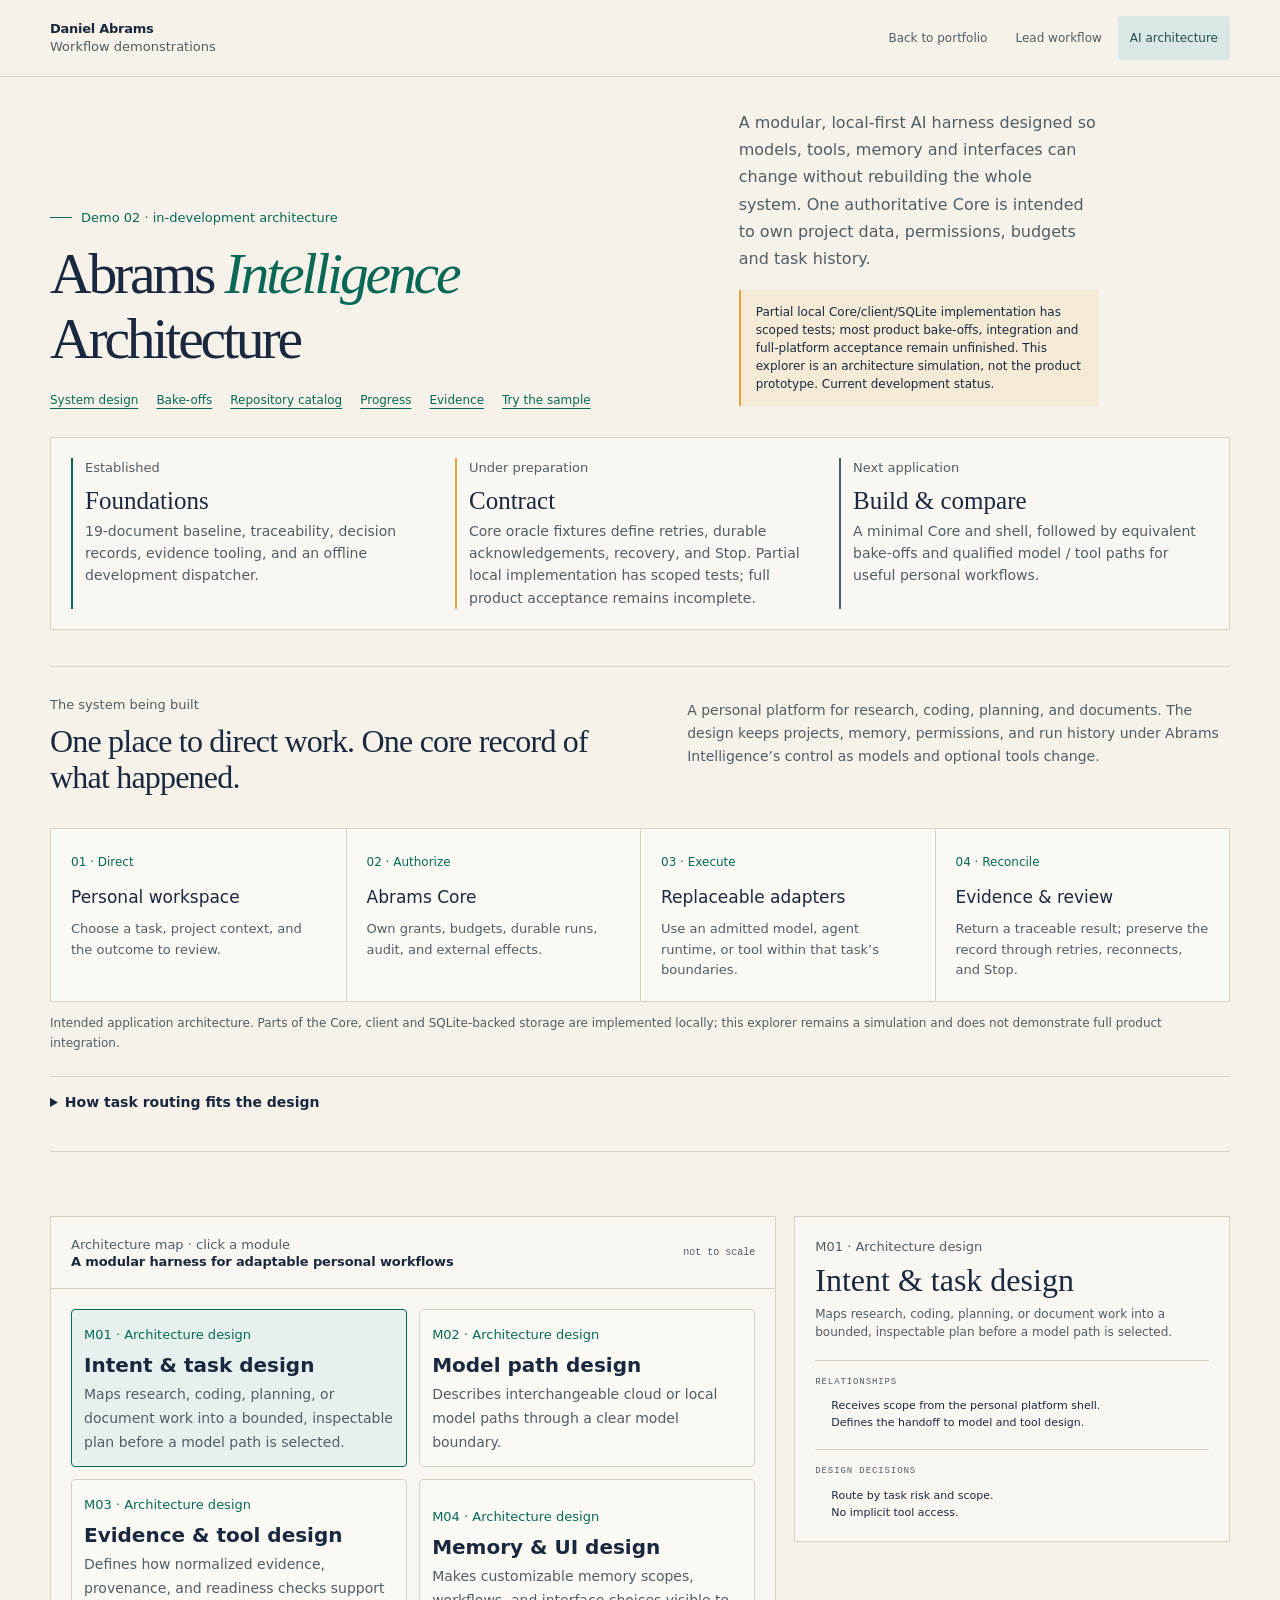
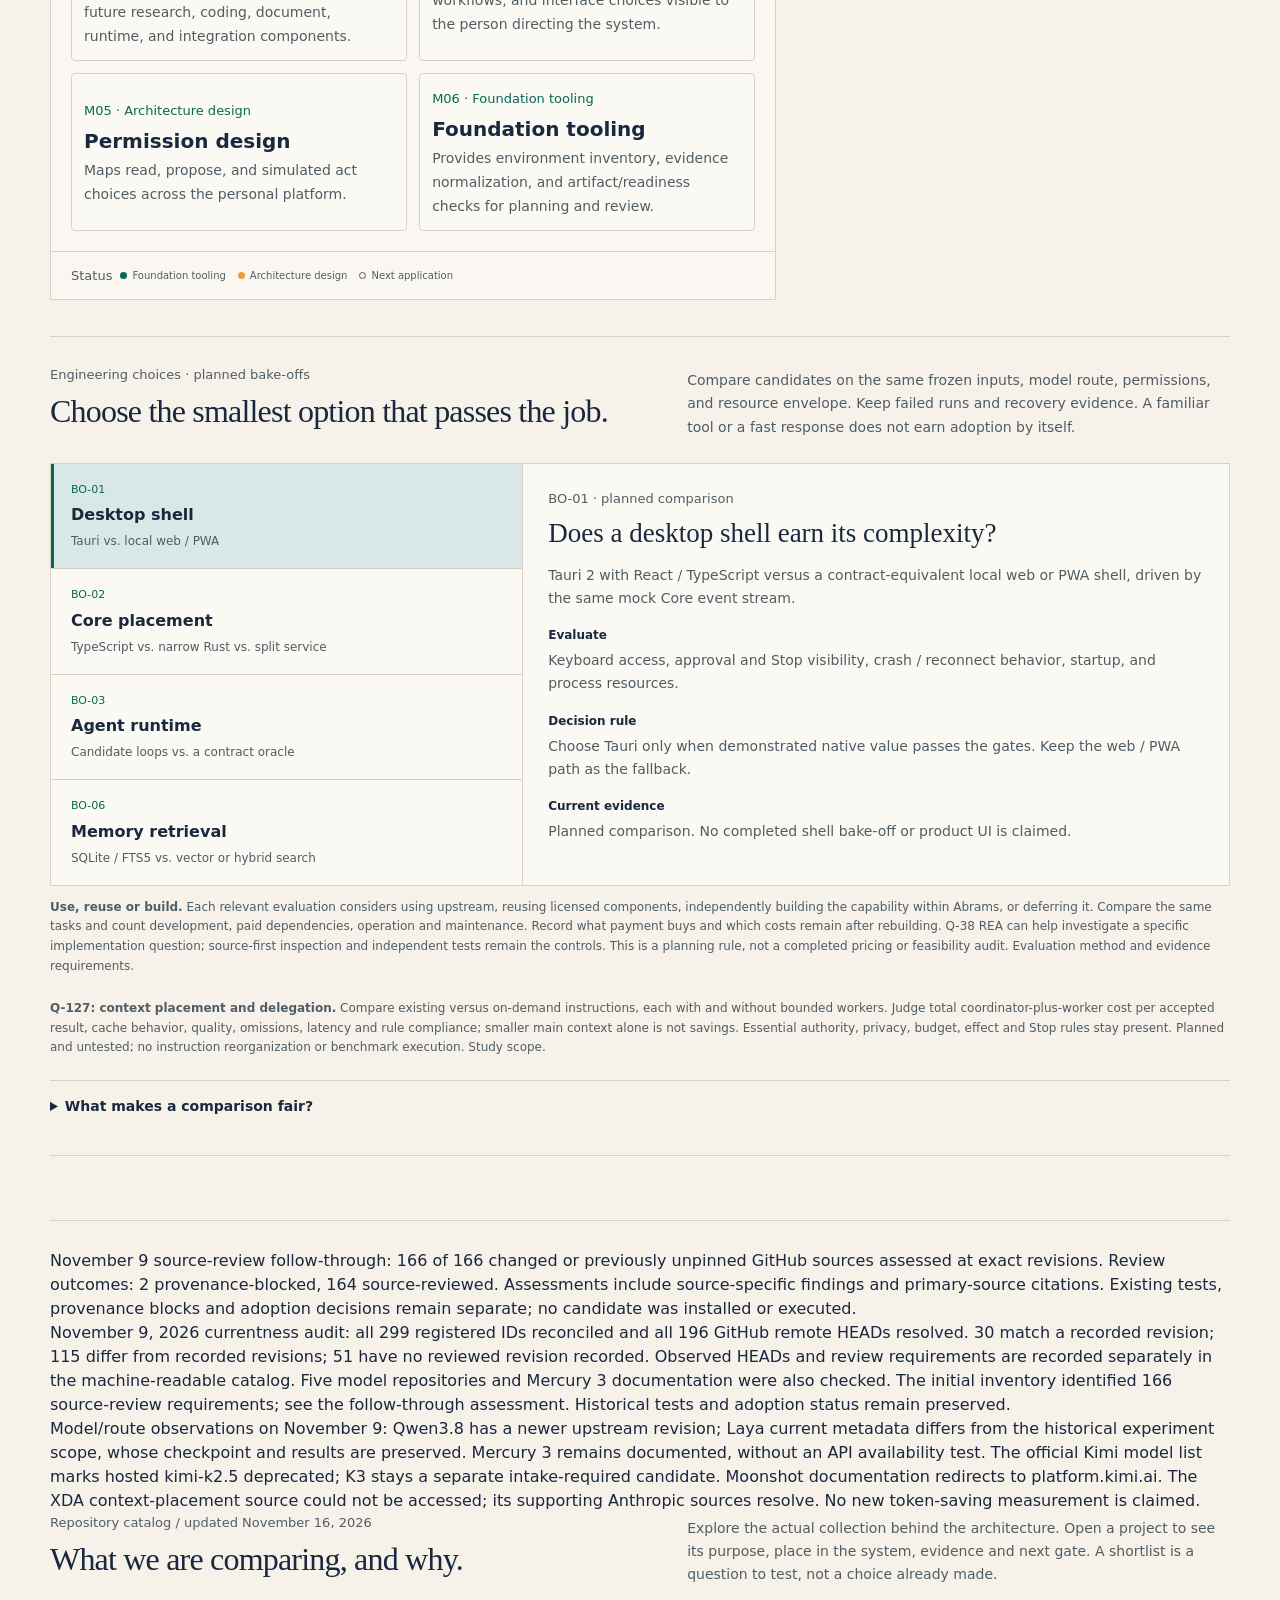
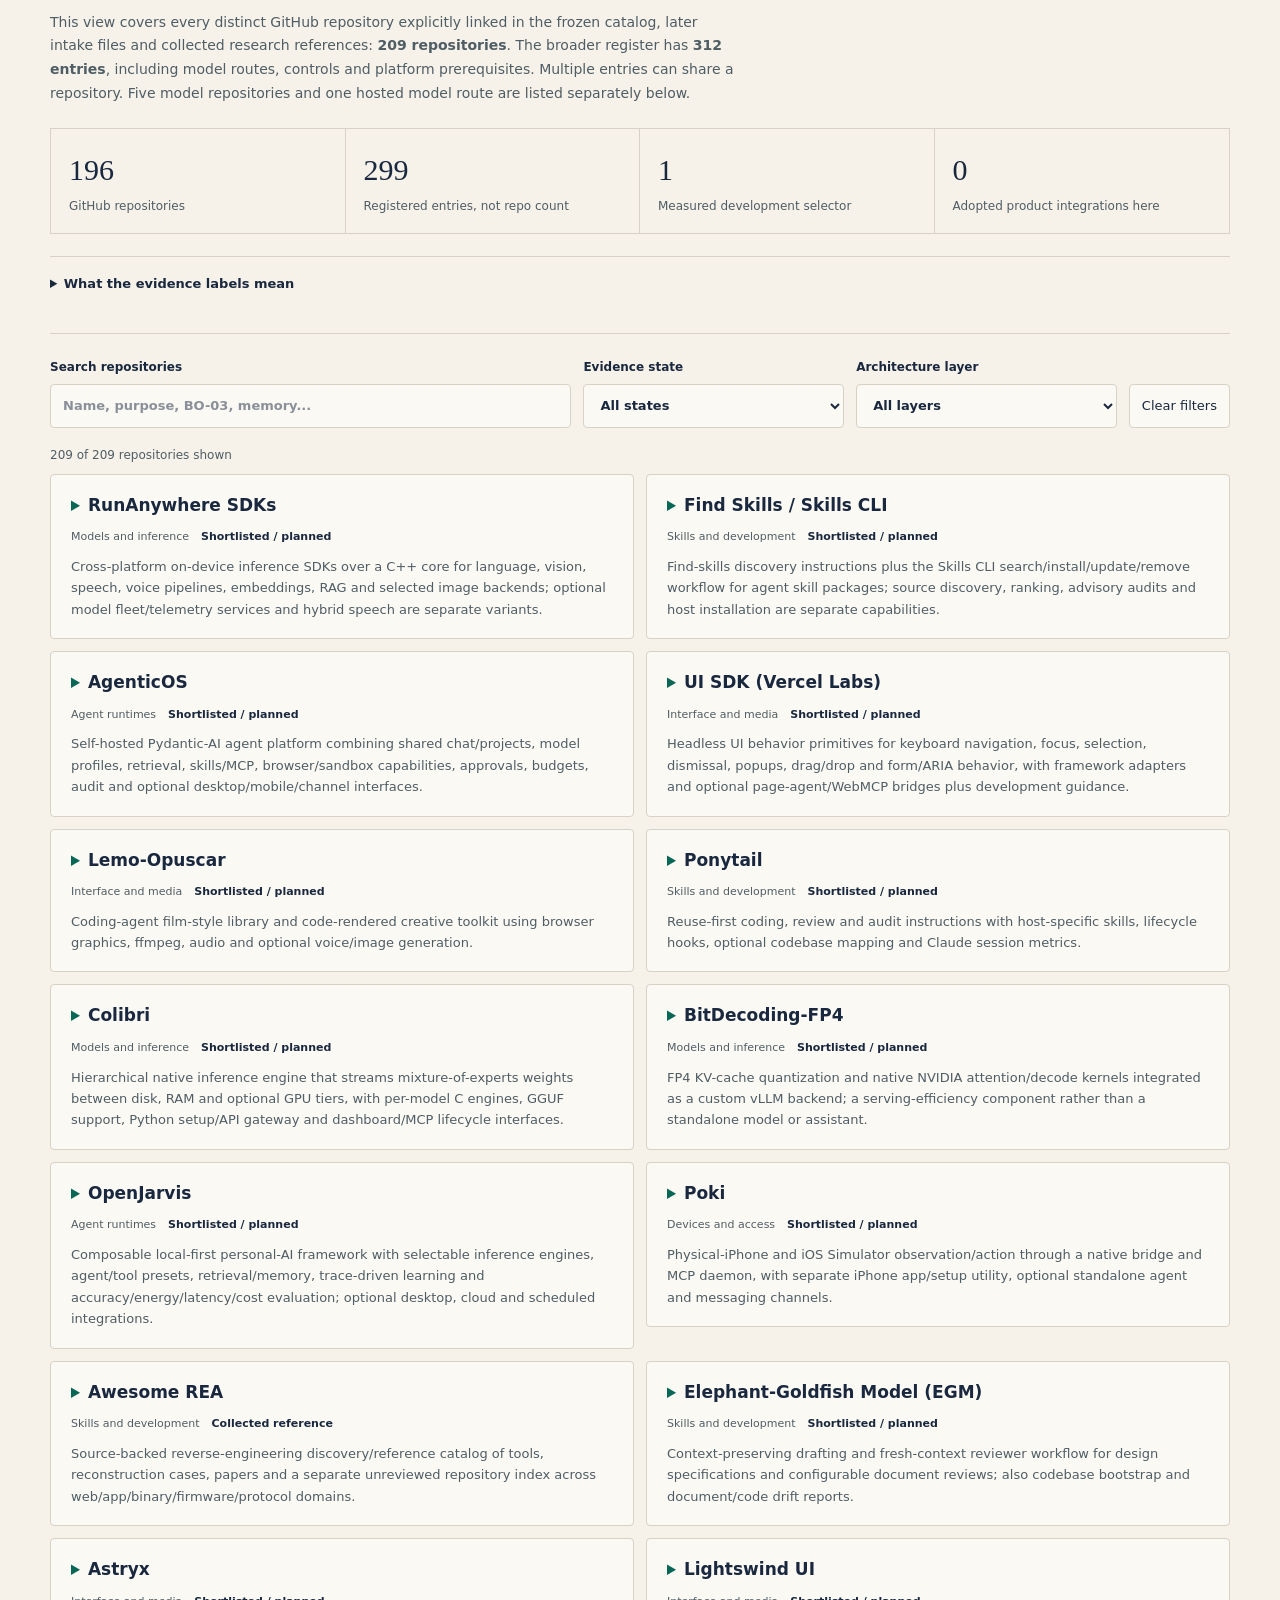
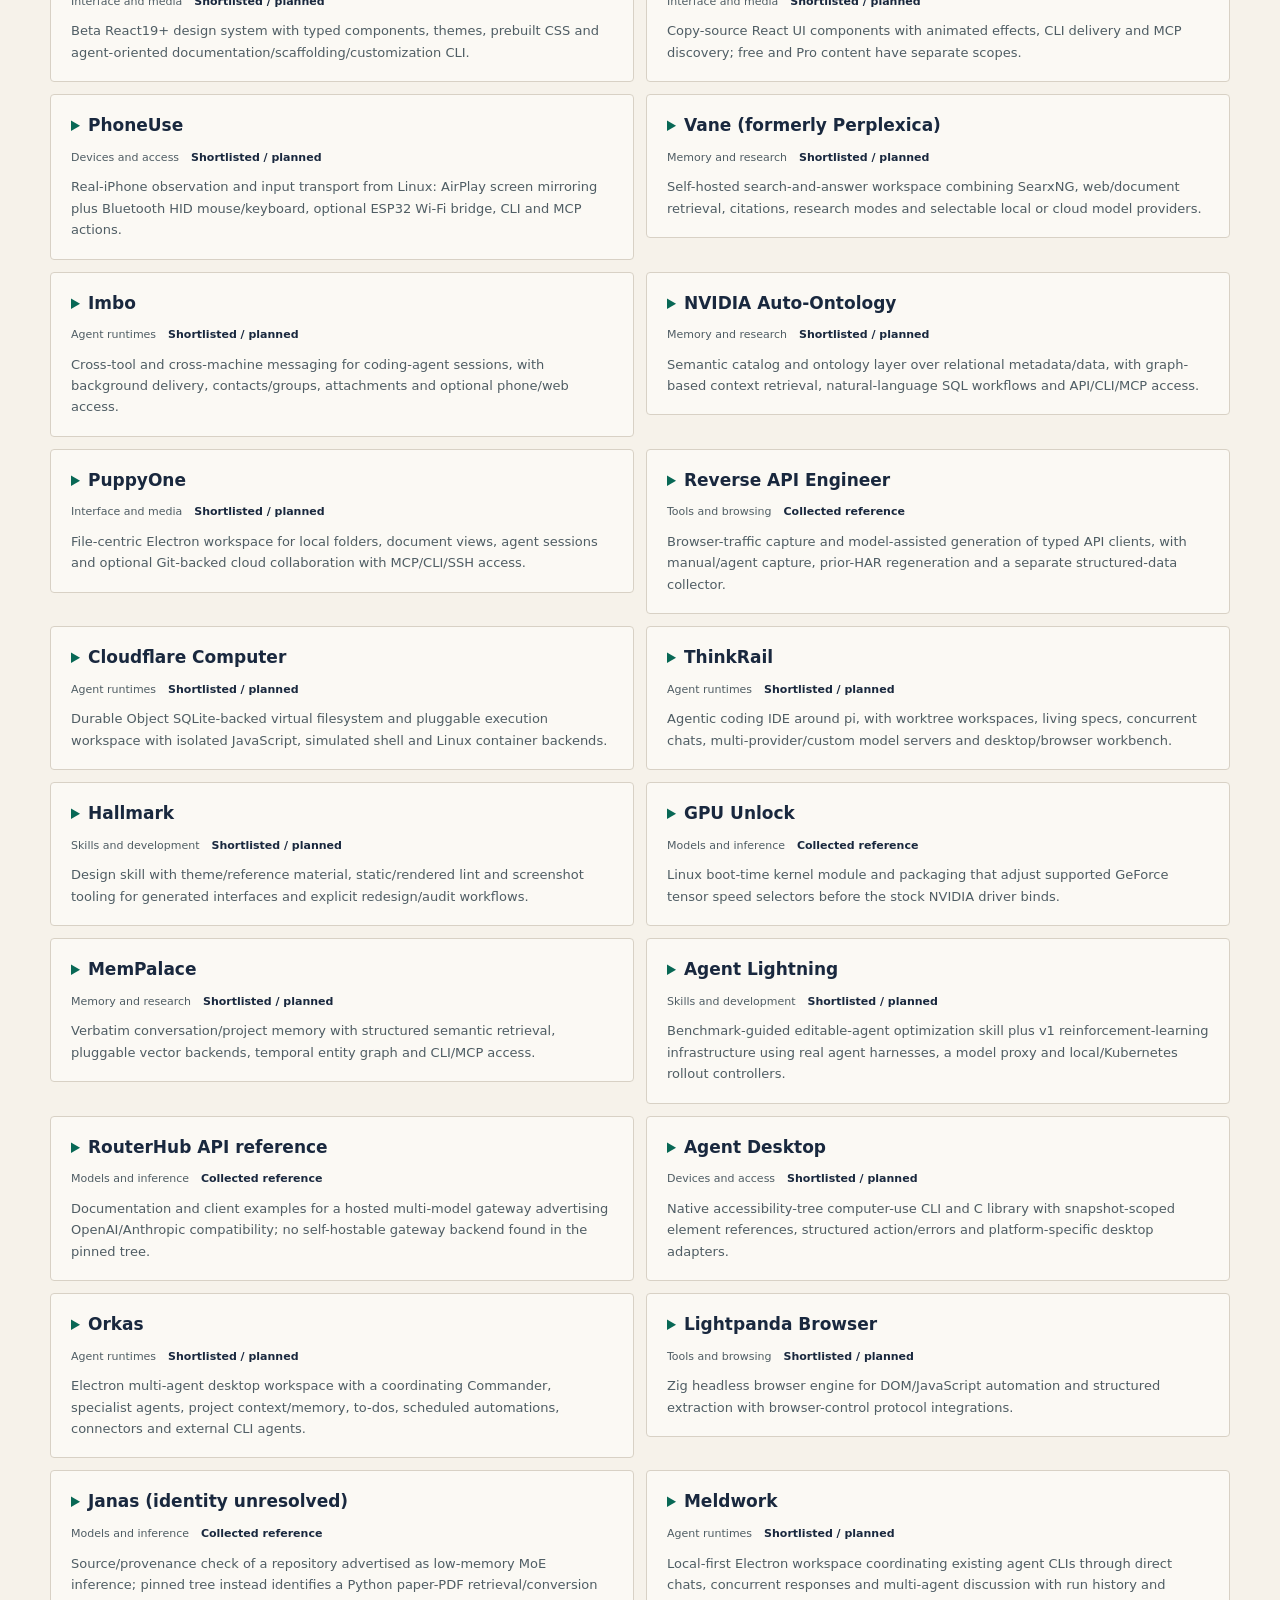
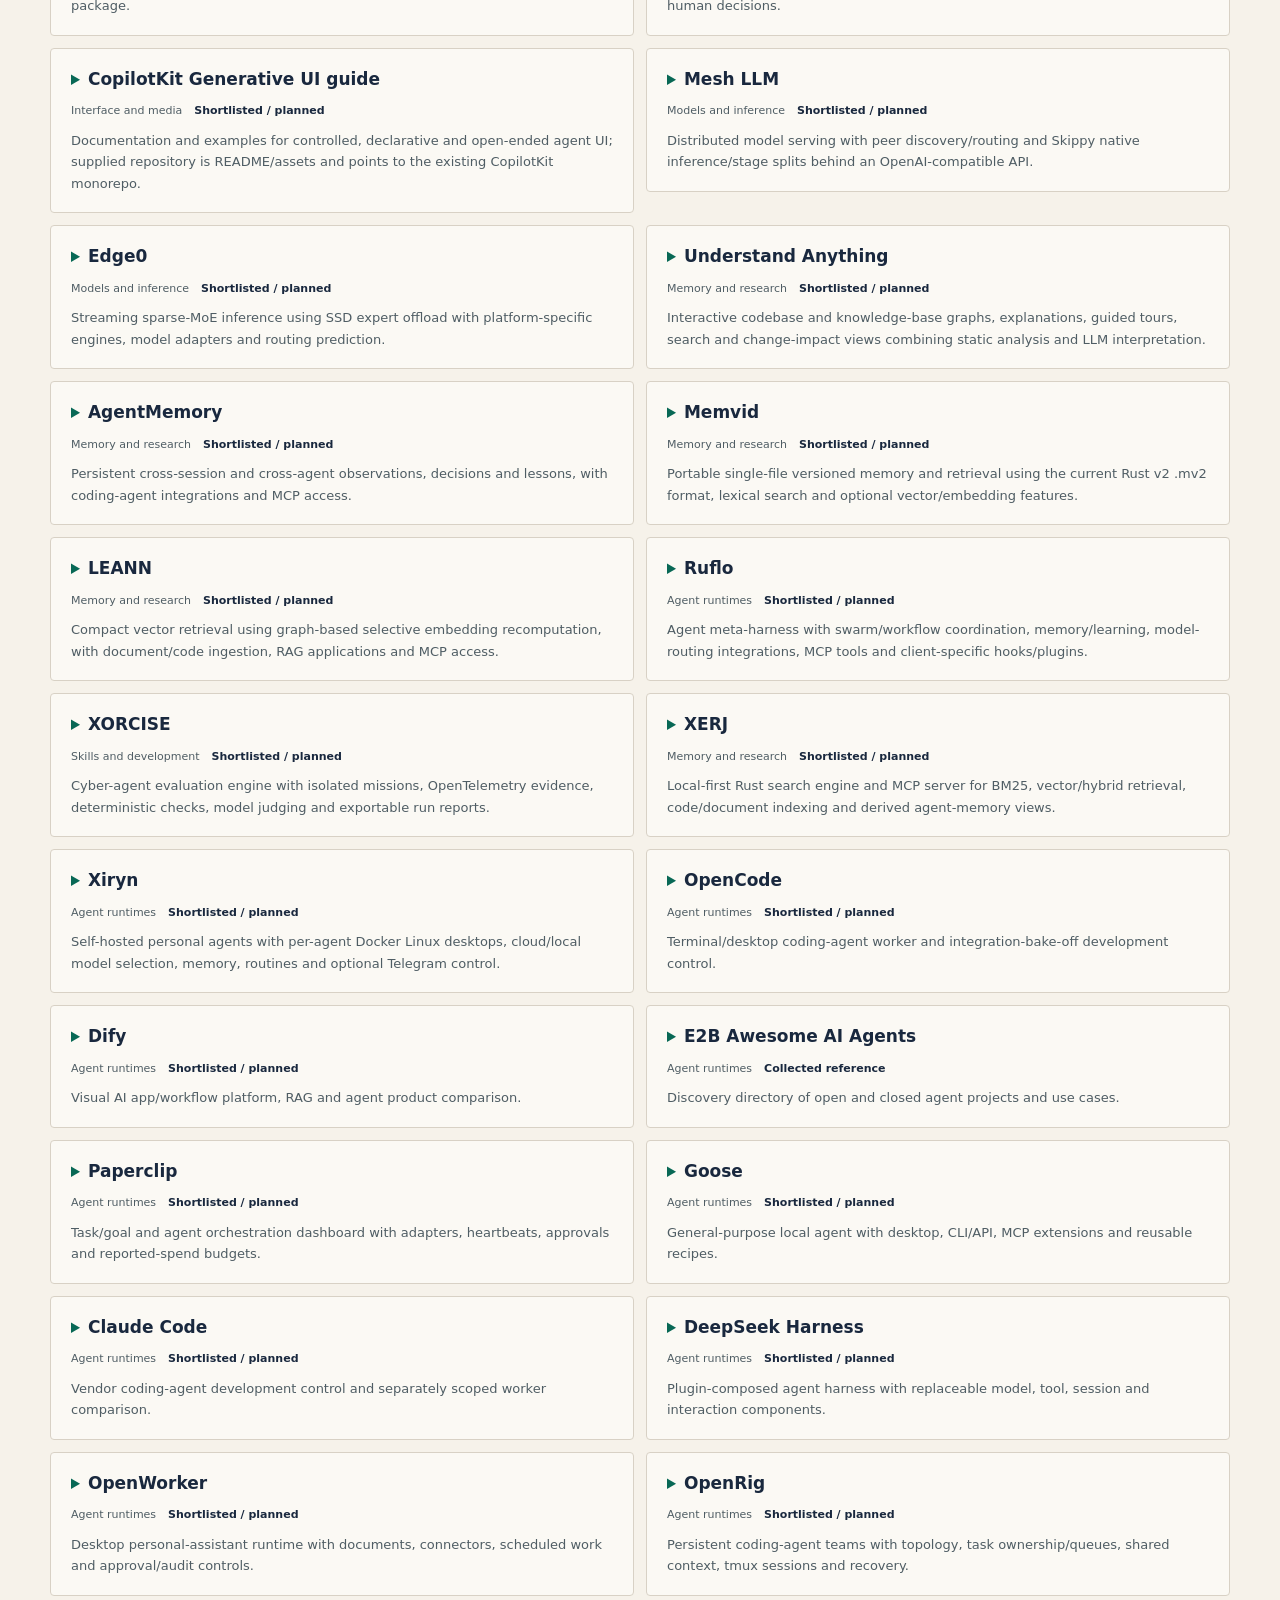
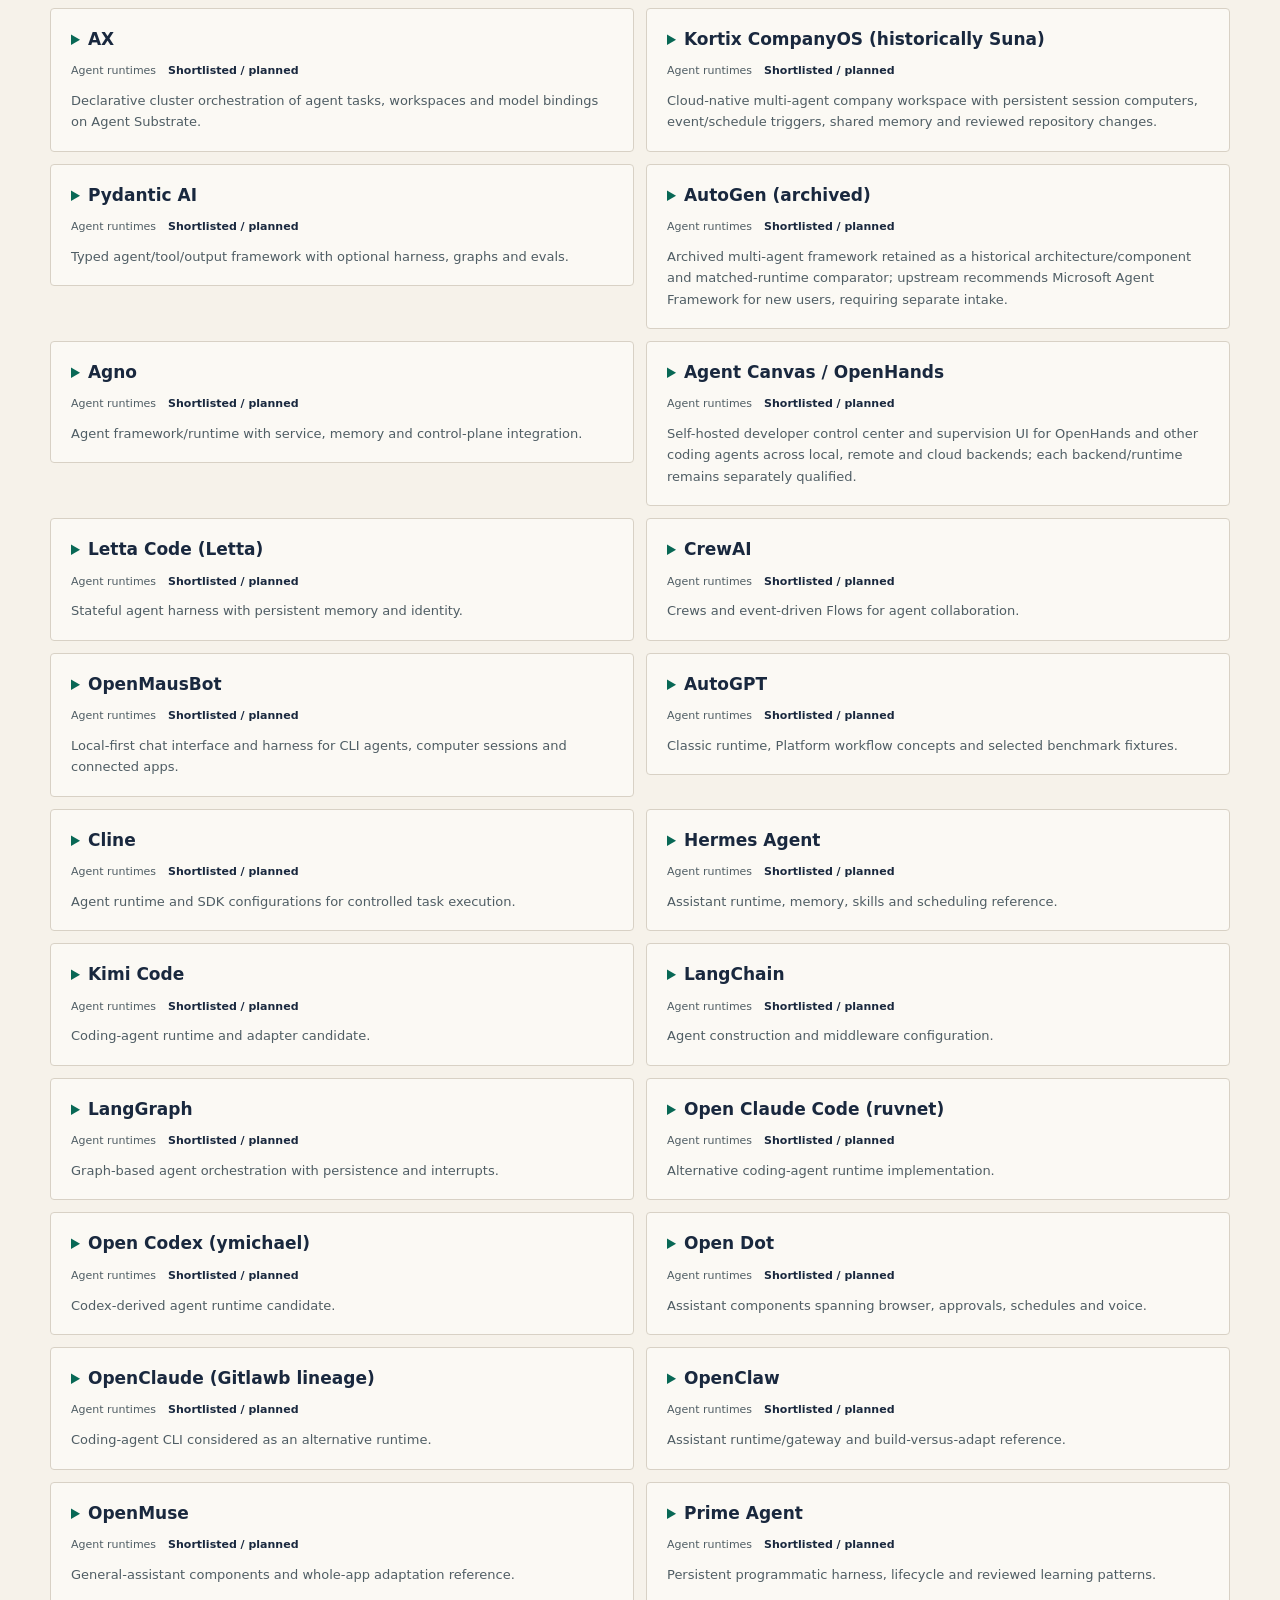
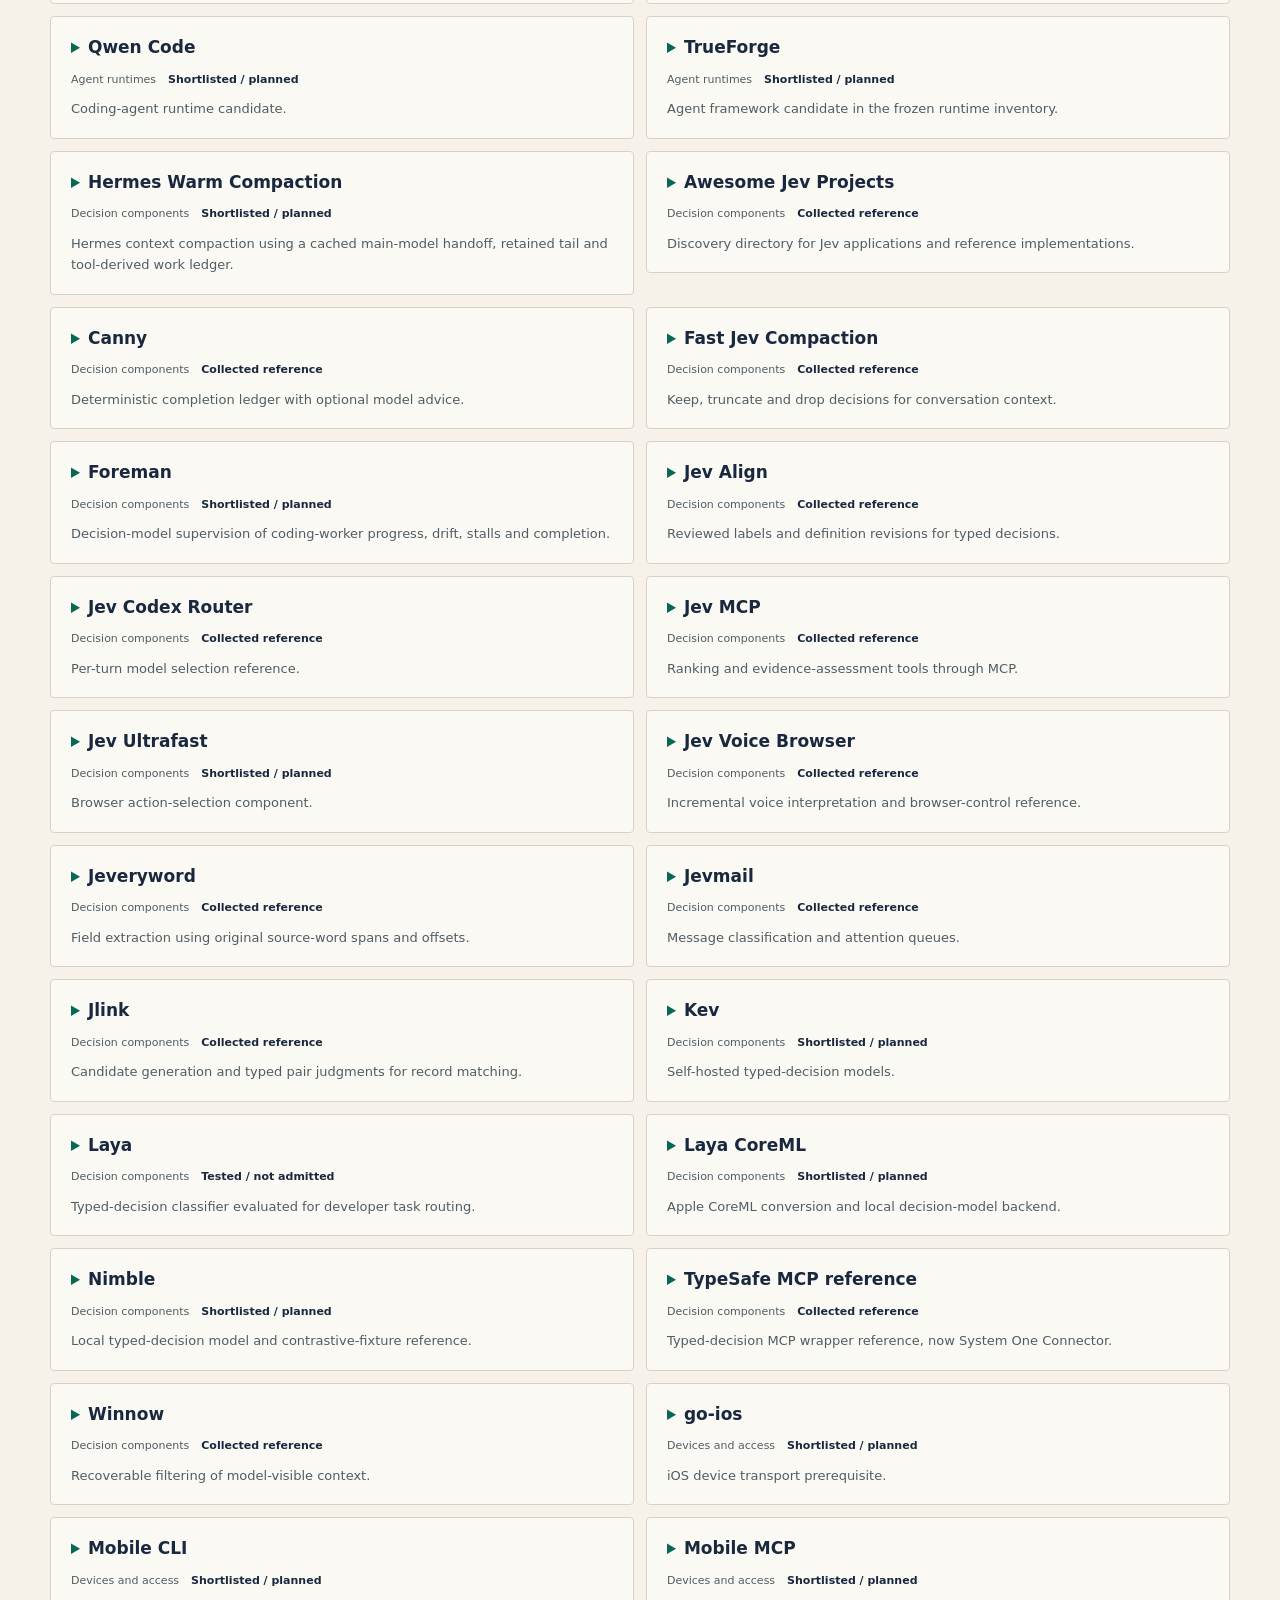
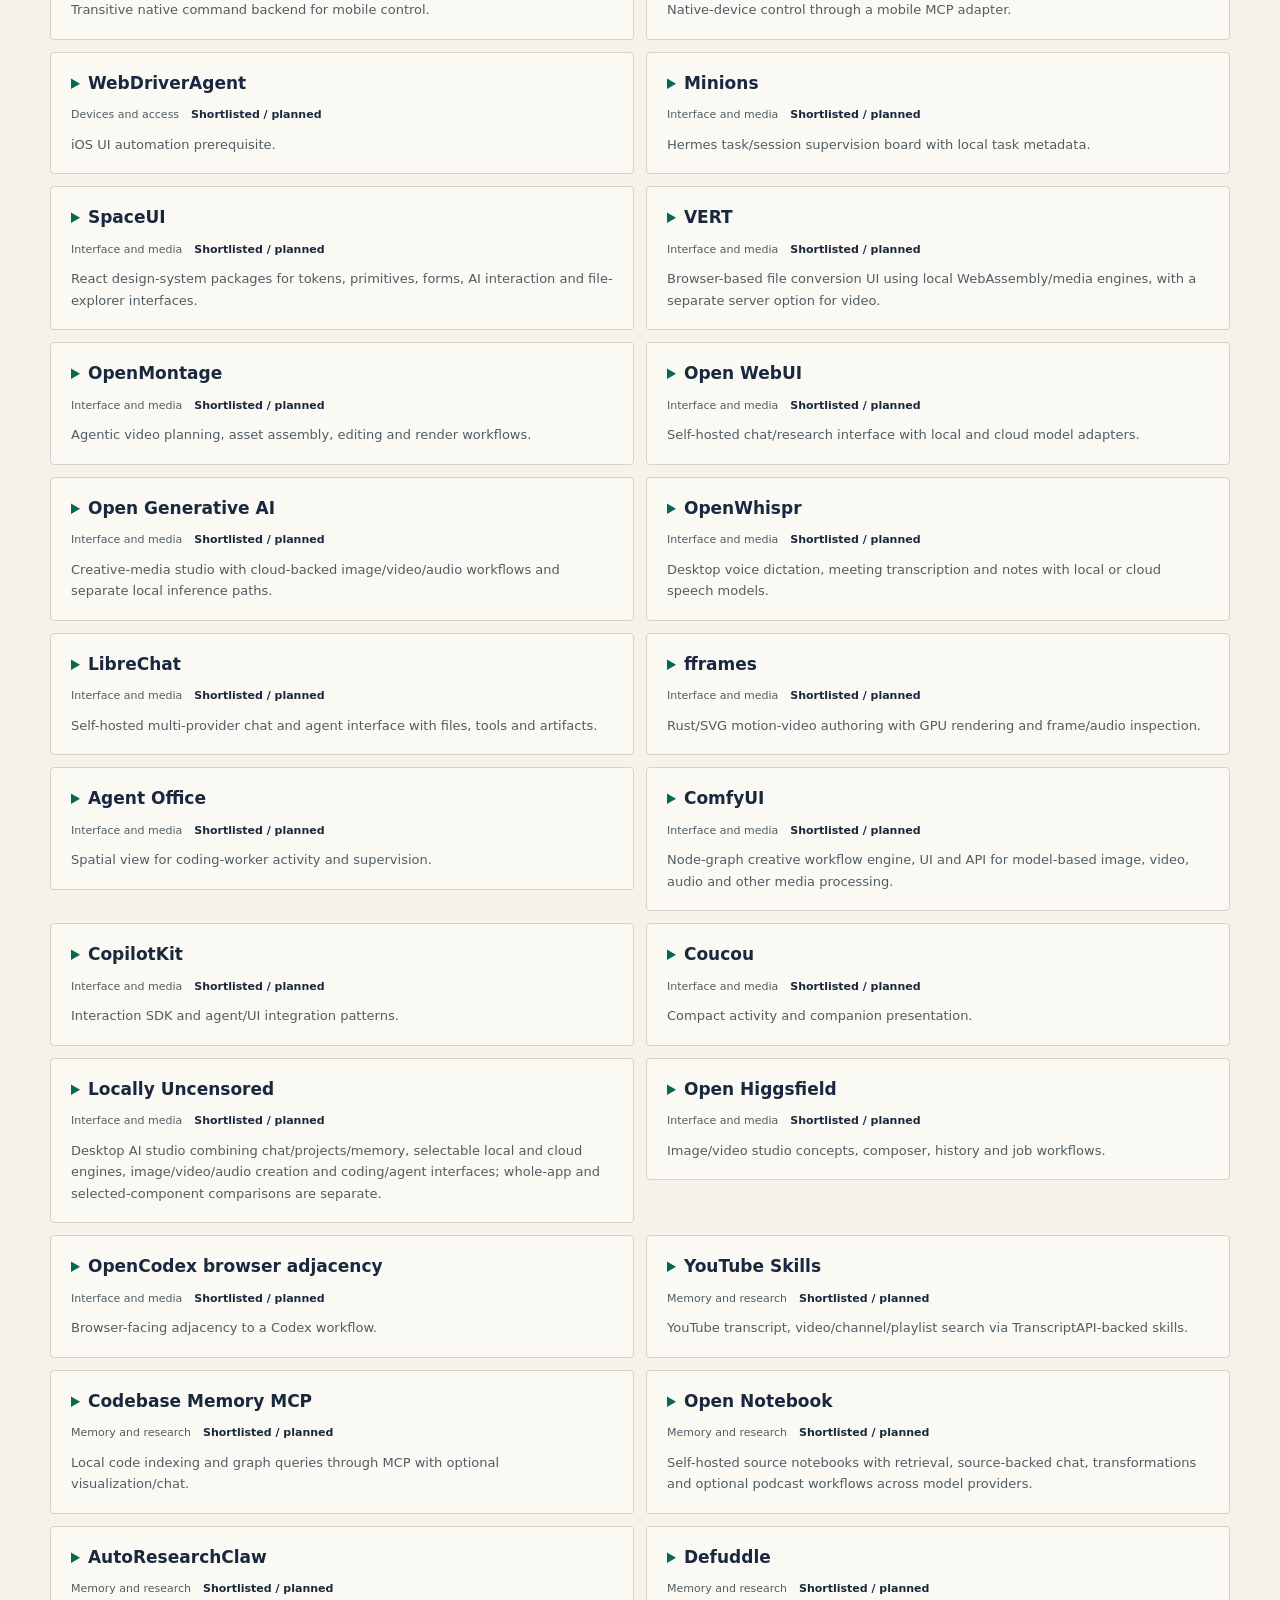
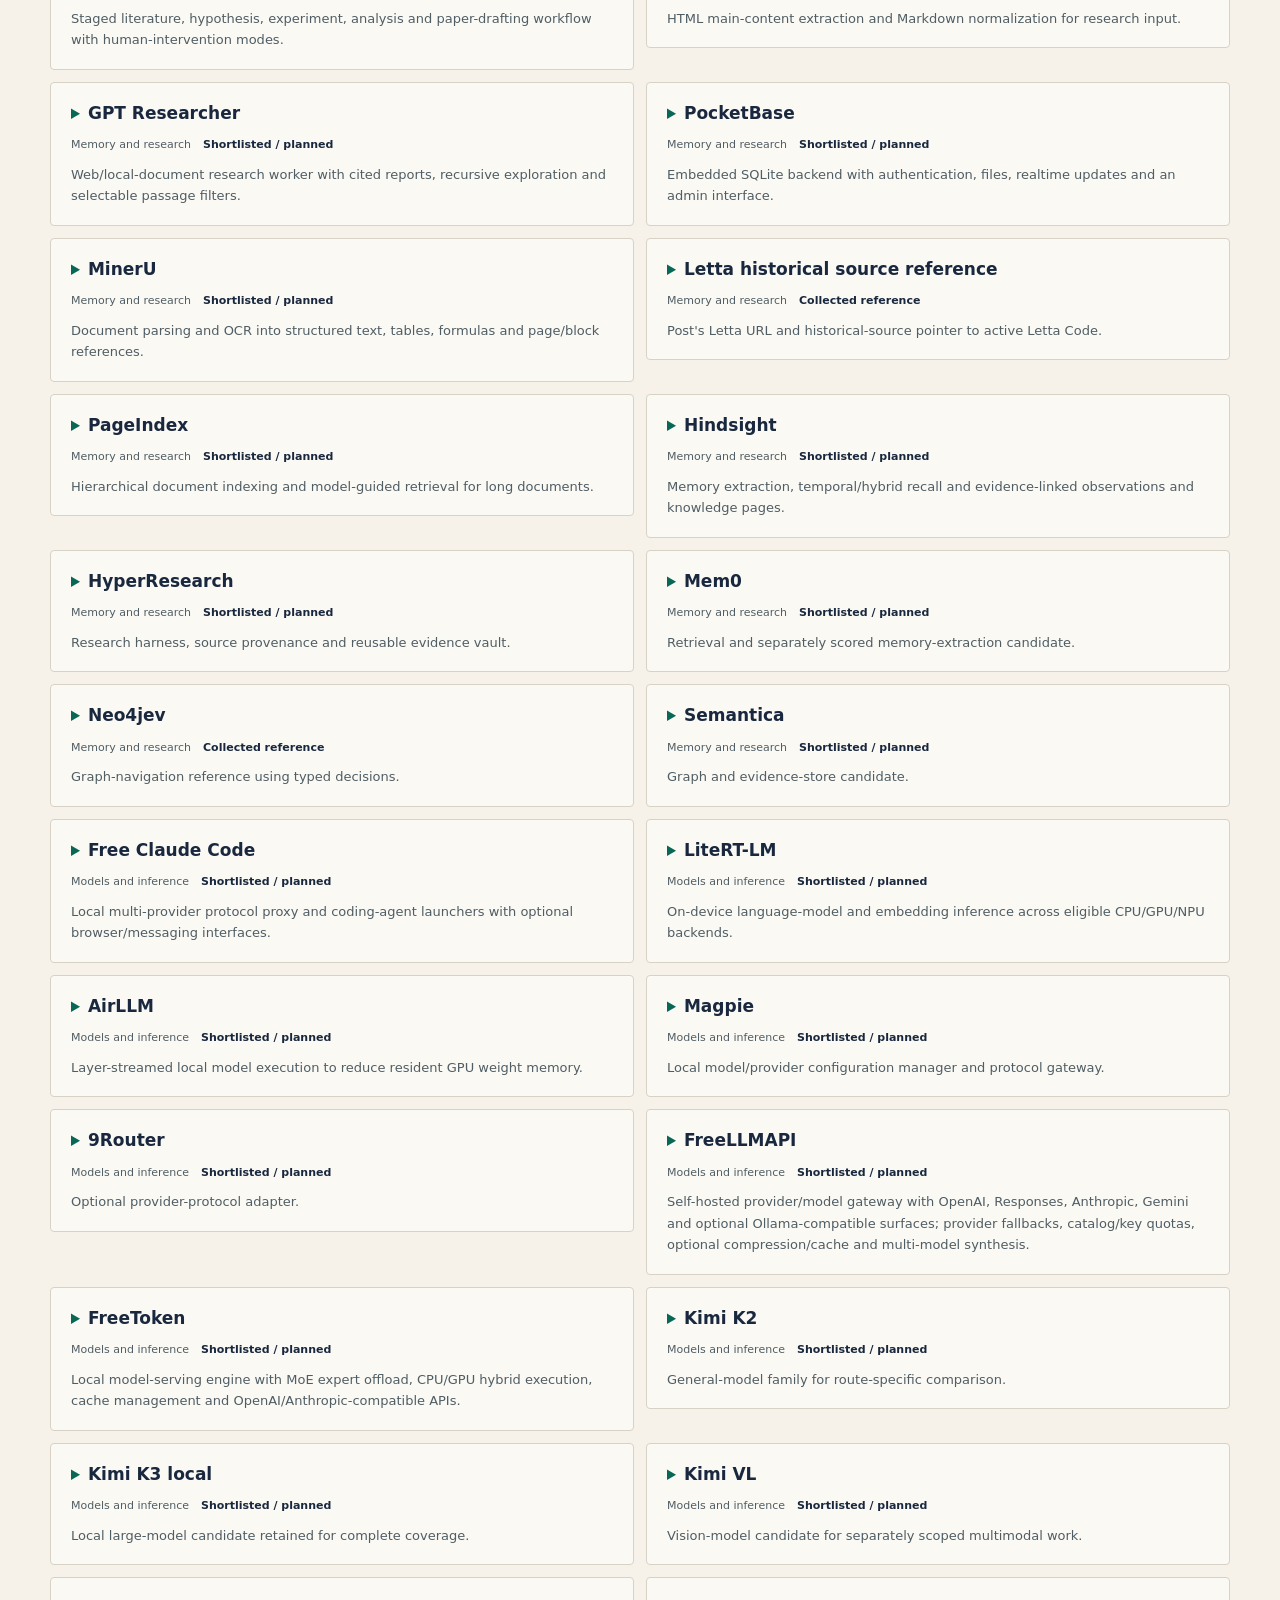
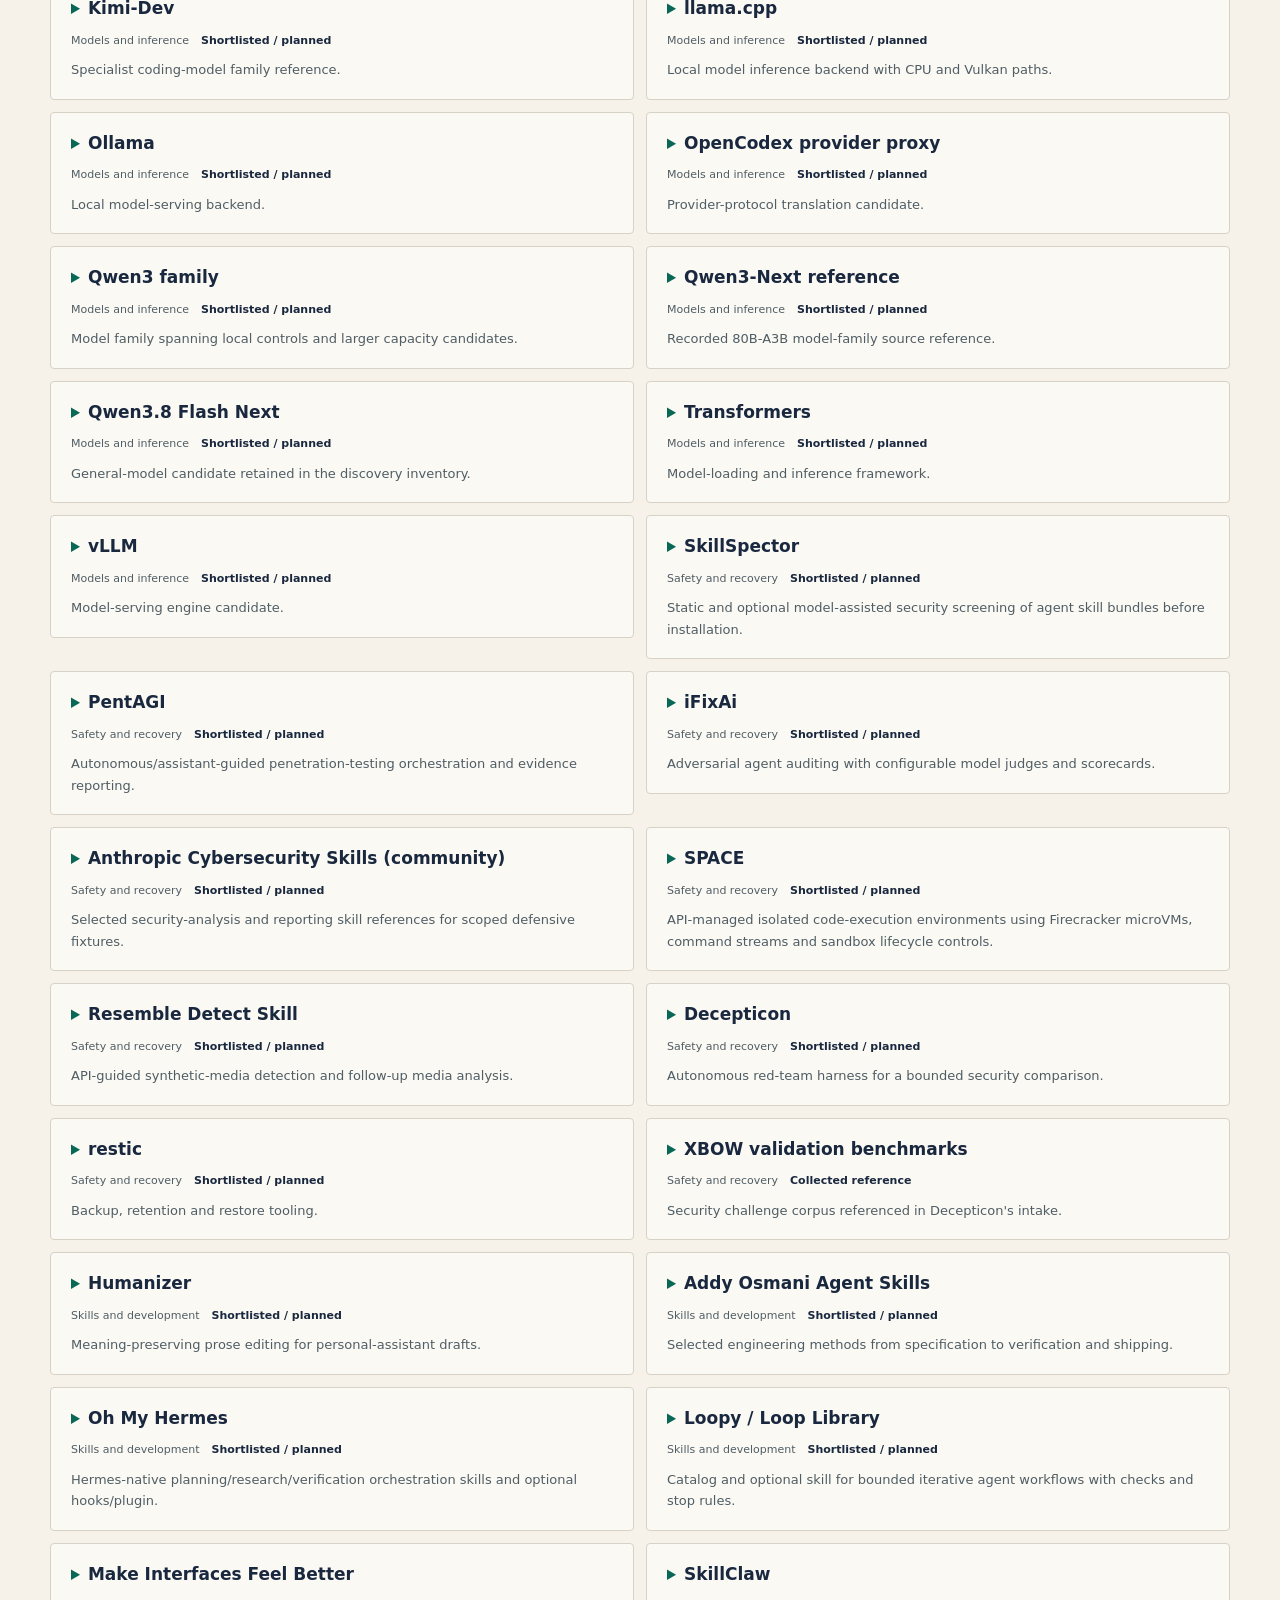
==== commit f5db01b6: "research: add RunAnywhere SDKs Q-158 source evaluation" ====
--- a/architecture/index.html
+++ b/architecture/index.html
@@ -267,14 +267,14 @@
 <p>November 9 source-review follow-through: 166 of 166 changed or previously unpinned GitHub sources assessed at exact revisions. Review outcomes: 2 provenance-blocked, 164 source-reviewed. Assessments include source-specific findings and primary-source citations. Existing tests, provenance blocks and adoption decisions remain separate; no candidate was installed or executed.</p>
 <p>November 9, 2026 currentness audit: all 299 registered IDs reconciled and all 196 GitHub remote HEADs resolved. 30 match a recorded revision; 115 differ from recorded revisions; 51 have no reviewed revision recorded. Observed HEADs and review requirements are recorded separately in the machine-readable catalog. Five model repositories and Mercury 3 documentation were also checked. The initial inventory identified 166 source-review requirements; see the follow-through assessment. Historical tests and adoption status remain preserved.</p><p>Model/route observations on November 9: Qwen3.8 has a newer upstream revision; Laya current metadata differs from the historical experiment scope, whose checkpoint and results are preserved. Mercury 3 remains documented, without an API availability test. The official Kimi model list marks hosted kimi-k2.5 deprecated; K3 stays a separate intake-required candidate. Moonshot documentation redirects to platform.kimi.ai. The XDA context-placement source could not be accessed; its supporting Anthropic sources resolve. No new token-saving measurement is claimed.</p>
 <div class="case-heading"><div><div class="section-label">Repository catalog / updated November 16, 2026</div><h2 id="catalog-title">What we are comparing, and why.</h2></div><p>Explore the actual collection behind the architecture. Open a project to see its purpose, place in the system, evidence and next gate. A shortlist is a question to test, not a choice already made.</p></div>
-<p class="catalog-intro">This view covers every distinct GitHub repository explicitly linked in the frozen catalog, later intake files and collected research references: <strong>208 repositories</strong>. The broader register has <strong>311 entries</strong>, including model routes, controls and platform prerequisites. Multiple entries can share a repository. Five model repositories and one hosted model route are listed separately below.</p>
+<p class="catalog-intro">This view covers every distinct GitHub repository explicitly linked in the frozen catalog, later intake files and collected research references: <strong>209 repositories</strong>. The broader register has <strong>312 entries</strong>, including model routes, controls and platform prerequisites. Multiple entries can share a repository. Five model repositories and one hosted model route are listed separately below.</p>
 <div class="catalog-summary" aria-label="Catalog coverage"><div><strong>196</strong><span>GitHub repositories</span></div><div><strong>299</strong><span>Registered entries, not repo count</span></div><div><strong>1</strong><span>Measured development selector</span></div><div><strong>0</strong><span>Adopted product integrations here</span></div></div>
 <details class="catalog-legend"><summary>What the evidence labels mean</summary><dl><dt>Collected</dt><dd>A source or idea has been recorded. It may remain a reference only.</dd><dt>Shortlisted / planned</dt><dd>A named comparison or intake question exists. Blocked, deferred and trigger-only scopes remain visible; no run is implied.</dd><dt>Tested</dt><dd>Measurements exist for the stated scope. The Laya development experiment failed its adoption gates.</dd><dt>Selected content</dt><dd>One pinned advisory design skill is selected. This does not adopt its entire repository.</dd><dt>Adopted</dt><dd>An exact integration has a recorded acceptance decision. None of these repositories is claimed as an adopted product integration.</dd></dl></details>
 <form class="catalog-filters" data-catalog-filters hidden role="search" aria-label="Repository catalog filters"><label>Search repositories<input type="search" name="query" placeholder="Name, purpose, BO-03, memory..." autocomplete="off"></label><label>Evidence state<select name="stage" aria-label="Evidence state"><option value="">All states</option><option value="collected">Collected reference</option><option value="shortlisted">Shortlisted / planned</option><option value="tested">Tested / not admitted</option><option value="selected-content">Selected advisory content</option><option value="adopted">Adopted integration</option></select></label><label>Architecture layer<select name="layer" aria-label="Architecture layer"><option value="">All layers</option><option>Agent runtimes</option><option>Decision components</option><option>Devices and access</option><option>Interface and media</option><option>Memory and research</option><option>Models and inference</option><option>Safety and recovery</option><option>Skills and development</option><option>Tools and browsing</option></select></label><button type="reset">Clear filters</button></form>
-<p class="catalog-result-count" data-catalog-count role="status" aria-live="polite" aria-atomic="true">208 repositories shown</p>
+<p class="catalog-result-count" data-catalog-count role="status" aria-live="polite" aria-atomic="true">209 repositories shown</p>
 <noscript><p>All repositories are available below. Search and filters require JavaScript; each project can still be opened.</p></noscript>
 <p class="catalog-empty" data-catalog-empty hidden>No repositories match these filters. Clear filters to see the full catalog. There are no adopted product integrations in this register.</p>
-<div class="repository-list"><details class="repository-row" id="repo-vercel-labs-skills" data-repository="vercel-labs/skills" data-stage="shortlisted" data-layer="Skills and development" data-search="vercel-labs/skills vercel-labs/skills vercel-labs-skills Find Skills / Skills CLI https://github.com/vercel-labs/skills https://github.com/vercel-labs/skills/blob/main/skills/find-skills/SKILL.md Skills and development shortlisted Find-skills discovery instructions plus the Skills CLI search/install/update/remove workflow for agent skill packages; source discovery, ranking, advisory audits and host installation are separate capabilities. H/J; optional E/I / Q-157: Capability discovery and developer bake-off intake across general personal-assistant needs versus the existing curated catalog, Codex skill tooling, direct repository/source search and a minimal original discovery adapter. Compare the exact skill/CLI, eligible licensed discovery components, original implementation and defer. This is not model/API routing, security admission or blanket adoption of skills.sh entries. Source researched; planned and untested. MIT root; source package1.8.1 with Node&gt;=22.20.0 and repository pnpm12.18.0. Search is networked, telemetry defaults on, interactive find can enter installation and remote audits are advisory. No CLI/npx command, search query, install, global setting or skill activation was performed; discovered members remain unregistered until individually assessed. Compare exact upstream find-skills/CLI, search-only components, minimal original discovery workflow and defer against named coverage gaps. Pin CLI/source/artifact and each selected skill/helper with separate rights; inspect full prompt/scripts/hooks/dependencies and precedence before activation. Require approved minimized queries/recipients, telemetry/audit policy, honest error/empty distinction, stable source identity and independent held-out relevance/quality/security evidence beyond install/star counts. Separate noninteractive read-only discovery from interactive install, global writes, symlink/copy, update/remove and all-host scope. Qualify Windows paths/permissions, source/lock integrity, stale/mutable updates, rollback/removal, retained context and all process/host-effect Stop. Measure full query/model/context/resource, maintenance and exit cost within Core-owned USD25 monthly metered budget; no npx, install, account or ecosystem-wide admission authorized. [&#x27;dev.vercel-find-skills&#x27;] 2026-11-16 verified [&#x27;af860243b8c68053b3b5151e3732b9322933674d&#x27;] [&#x27;2026-11-16&#x27;] Pinned linked SKILL.md, README/LICENSE/package metadata and independent bounded discovery/search/telemetry and installation/update/lock/audit source reviews. No candidate execution/import/npx/install, live discovery API queries, skill activation, providers or benchmark. False {&#x27;review_date&#x27;: &#x27;2026-11-16&#x27;, &#x27;reviewed_revision&#x27;: &#x27;af860243b8c68053b3b5151e3732b9322933674d&#x27;, &#x27;review_state&#x27;: &#x27;source-reviewed-bounded&#x27;, &#x27;execution_authority&#x27;: &#x27;none&#x27;, &#x27;scope&#x27;: &#x27;Linked skill instructions and representative CLI source; not exhaustive audit or qualification of any returned skill.&#x27;, &#x27;findings&#x27;: [&#x27;The requested file is discovery/install guidance, and its repository also ships a real CLI. Treat its installation commands and popularity/source recommendations as material to evaluate, not active instructions. Register this workflow once; do not bulk-admit or inflate counts with returned skills, referenced repositories or catalog members.&#x27;, &#x27;The skill recommends leaderboard, install counts, owner reputation and GitHub stars to judge candidates. These are discovery/ranking signals, not evidence of correctness, prompt-injection resistance, rights, compatibility or permission to execute. Compare incremental coverage and held-out relevance against existing curated/direct-source discovery, then review exact candidate contents independently.&#x27;, &#x27;Search sends raw query and optional owner to a configurable Skills API origin, default skills.sh. Telemetry separately defaults on and can send raw query/result count and agent/version metadata to a different endpoint. Disabling telemetry does not disable search egress; approve recipients and redact personal/project details before any query.&#x27;, &#x27;Multi-term discovery can issue up to six dropped-term searches and merge by hit count, returned rank and install counts. Remote errors/non-OK can become empty results, so no-result output does not establish ecosystem absence or adequate coverage. Qualify timeouts, cancellation, failure visibility, retries/fan-out and query budgets.&#x27;, &#x27;Explicit-query find prints options while interactive selection can invoke runAdd. CLI add can mutate project/global and host-specific directories; Windows can use junctions or copy fallbacks. Noninteractive search and interactive install are separate scopes; no automatic global -g/-y behavior from the linked skill is admitted.&#x27;, &#x27;Lock/provenance and pinned restore behavior are useful identity mechanisms, not code trust. Update can advance recorded commits, and removal does not undo already injected instructions, data exposure, prior edits or external host effects. Require exact selected source/artifact hashes, intended target paths and explicit upgrade/removal receipts.&#x27;, &#x27;Remote security auditing is advisory and explicitly does not block installation. Telemetry opt-out also affects audit fetching in inspected source. Scores, missing audit results and exit/success displays cannot replace content review or Core admission; review audit recipients, payload and coverage separately.&#x27;, &#x27;MIT applies to this source package; each discovered skill and bundled dependency retains its own terms and executable surface. Node&gt;=22.20.0 source requirement and Windows-oriented paths do not establish the installed host/agent pairing, total cost, safe activation or unified cancellation of arbitrary skill/host work.&#x27;], &#x27;evidence&#x27;: [{&#x27;path&#x27;: &#x27;skills/find-skills/SKILL.md&#x27;, &#x27;url&#x27;: &#x27;https://github.com/vercel-labs/skills/blob/af860243b8c68053b3b5151e3732b9322933674d/skills/find-skills/SKILL.md&#x27;}, {&#x27;path&#x27;: &#x27;README.md&#x27;, &#x27;url&#x27;: &#x27;https://github.com/vercel-labs/skills/blob/af860243b8c68053b3b5151e3732b9322933674d/README.md&#x27;}, {&#x27;path&#x27;: &#x27;LICENSE&#x27;, &#x27;url&#x27;: &#x27;https://github.com/vercel-labs/skills/blob/af860243b8c68053b3b5151e3732b9322933674d/LICENSE&#x27;}, {&#x27;path&#x27;: &#x27;package.json&#x27;, &#x27;url&#x27;: &#x27;https://github.com/vercel-labs/skills/blob/af860243b8c68053b3b5151e3732b9322933674d/package.json&#x27;}, {&#x27;path&#x27;: &#x27;skills/find-skills/SKILL.md&#x27;, &#x27;url&#x27;: &#x27;https://github.com/vercel-labs/skills/blob/af860243b8c68053b3b5151e3732b9322933674d/skills/find-skills/SKILL.md#L1-L31&#x27;}, {&#x27;path&#x27;: &#x27;skills/find-skills/SKILL.md&#x27;, &#x27;url&#x27;: &#x27;https://github.com/vercel-labs/skills/blob/af860243b8c68053b3b5151e3732b9322933674d/skills/find-skills/SKILL.md#L43-L80&#x27;}, {&#x27;path&#x27;: &#x27;skills/find-skills/SKILL.md&#x27;, &#x27;url&#x27;: &#x27;https://github.com/vercel-labs/skills/blob/af860243b8c68053b3b5151e3732b9322933674d/skills/find-skills/SKILL.md#L106-L118&#x27;}, {&#x27;path&#x27;: &#x27;src/find.ts&#x27;, &#x27;url&#x27;: &#x27;https://github.com/vercel-labs/skills/blob/af860243b8c68053b3b5151e3732b9322933674d/src/find.ts#L12-L13&#x27;}, {&#x27;path&#x27;: &#x27;src/find.ts&#x27;, &#x27;url&#x27;: &#x27;https://github.com/vercel-labs/skills/blob/af860243b8c68053b3b5151e3732b9322933674d/src/find.ts#L41-L92&#x27;}, {&#x27;path&#x27;: &#x27;src/find.ts&#x27;, &#x27;url&#x27;: &#x27;https://github.com/vercel-labs/skills/blob/af860243b8c68053b3b5151e3732b9322933674d/src/find.ts#L95-L145&#x27;}, {&#x27;path&#x27;: &#x27;src/find.ts&#x27;, &#x27;url&#x27;: &#x27;https://github.com/vercel-labs/skills/blob/af860243b8c68053b3b5151e3732b9322933674d/src/find.ts#L230-L266&#x27;}, {&#x27;path&#x27;: &#x27;src/find.ts&#x27;, &#x27;url&#x27;: &#x27;https://github.com/vercel-labs/skills/blob/af860243b8c68053b3b5151e3732b9322933674d/src/find.ts#L356-L407&#x27;}, {&#x27;path&#x27;: &#x27;src/find.ts&#x27;, &#x27;url&#x27;: &#x27;https://github.com/vercel-labs/skills/blob/af860243b8c68053b3b5151e3732b9322933674d/src/find.ts#L410-L444&#x27;}, {&#x27;path&#x27;: &#x27;src/telemetry.ts&#x27;, &#x27;url&#x27;: &#x27;https://github.com/vercel-labs/skills/blob/af860243b8c68053b3b5151e3732b9322933674d/src/telemetry.ts#L3-L4&#x27;}, {&#x27;path&#x27;: &#x27;src/telemetry.ts&#x27;, &#x27;url&#x27;: &#x27;https://github.com/vercel-labs/skills/blob/af860243b8c68053b3b5151e3732b9322933674d/src/telemetry.ts#L43-L48&#x27;}, {&#x27;path&#x27;: &#x27;src/telemetry.ts&#x27;, &#x27;url&#x27;: &#x27;https://github.com/vercel-labs/skills/blob/af860243b8c68053b3b5151e3732b9322933674d/src/telemetry.ts#L75-L77&#x27;}, {&#x27;path&#x27;: &#x27;src/telemetry.ts&#x27;, &#x27;url&#x27;: &#x27;https://github.com/vercel-labs/skills/blob/af860243b8c68053b3b5151e3732b9322933674d/src/telemetry.ts#L132-L168&#x27;}, {&#x27;path&#x27;: &#x27;docs/troubleshooting.md&#x27;, &#x27;url&#x27;: &#x27;https://github.com/vercel-labs/skills/blob/af860243b8c68053b3b5151e3732b9322933674d/docs/troubleshooting.md#L36-L40&#x27;}, {&#x27;path&#x27;: &#x27;src/add.ts&#x27;, &#x27;url&#x27;: &#x27;https://github.com/vercel-labs/skills/blob/af860243b8c68053b3b5151e3732b9322933674d/src/add.ts#L3104-L3242&#x27;}, {&#x27;path&#x27;: &#x27;src/installer.ts&#x27;, &#x27;url&#x27;: &#x27;https://github.com/vercel-labs/skills/blob/af860243b8c68053b3b5151e3732b9322933674d/src/installer.ts#L116-L163&#x27;}, {&#x27;path&#x27;: &#x27;src/installer.ts&#x27;, &#x27;url&#x27;: &#x27;https://github.com/vercel-labs/skills/blob/af860243b8c68053b3b5151e3732b9322933674d/src/installer.ts#L229-L300&#x27;}, {&#x27;path&#x27;: &#x27;src/installer.ts&#x27;, &#x27;url&#x27;: &#x27;https://github.com/vercel-labs/skills/blob/af860243b8c68053b3b5151e3732b9322933674d/src/installer.ts#L562-L605&#x27;}, {&#x27;path&#x27;: &#x27;src/local-lock.ts&#x27;, &#x27;url&#x27;: &#x27;https://github.com/vercel-labs/skills/blob/af860243b8c68053b3b5151e3732b9322933674d/src/local-lock.ts#L35-L51&#x27;}, {&#x27;path&#x27;: &#x27;src/local-lock.ts&#x27;, &#x27;url&#x27;: &#x27;https://github.com/vercel-labs/skills/blob/af860243b8c68053b3b5151e3732b9322933674d/src/local-lock.ts#L232-L246&#x27;}, {&#x27;path&#x27;: &#x27;src/skill-lock.ts&#x27;, &#x27;url&#x27;: &#x27;https://github.com/vercel-labs/skills/blob/af860243b8c68053b3b5151e3732b9322933674d/src/skill-lock.ts#L13-L46&#x27;}, {&#x27;path&#x27;: &#x27;src/update.ts&#x27;, &#x27;url&#x27;: &#x27;https://github.com/vercel-labs/skills/blob/af860243b8c68053b3b5151e3732b9322933674d/src/update.ts#L1260-L1300&#x27;}, {&#x27;path&#x27;: &#x27;src/telemetry.ts&#x27;, &#x27;url&#x27;: &#x27;https://github.com/vercel-labs/skills/blob/af860243b8c68053b3b5151e3732b9322933674d/src/telemetry.ts#L83-L125&#x27;}, {&#x27;path&#x27;: &#x27;src/add.ts&#x27;, &#x27;url&#x27;: &#x27;https://github.com/vercel-labs/skills/blob/af860243b8c68053b3b5151e3732b9322933674d/src/add.ts#L3203-L3242&#x27;}, {&#x27;path&#x27;: &#x27;src/telemetry.ts&#x27;, &#x27;url&#x27;: &#x27;https://github.com/vercel-labs/skills/blob/af860243b8c68053b3b5151e3732b9322933674d/src/telemetry.ts#L1-L62&#x27;}, {&#x27;path&#x27;: &#x27;src/telemetry.ts&#x27;, &#x27;url&#x27;: &#x27;https://github.com/vercel-labs/skills/blob/af860243b8c68053b3b5151e3732b9322933674d/src/telemetry.ts#L75-L76&#x27;}, {&#x27;path&#x27;: &#x27;src/telemetry.ts&#x27;, &#x27;url&#x27;: &#x27;https://github.com/vercel-labs/skills/blob/af860243b8c68053b3b5151e3732b9322933674d/src/telemetry.ts#L132-L170&#x27;}, {&#x27;path&#x27;: &#x27;src/remove.ts&#x27;, &#x27;url&#x27;: &#x27;https://github.com/vercel-labs/skills/blob/af860243b8c68053b3b5151e3732b9322933674d/src/remove.ts#L217-L275&#x27;}, {&#x27;path&#x27;: &#x27;src/remove.ts&#x27;, &#x27;url&#x27;: &#x27;https://github.com/vercel-labs/skills/blob/af860243b8c68053b3b5151e3732b9322933674d/src/remove.ts#L408-L492&#x27;}, {&#x27;path&#x27;: &#x27;src/git.ts&#x27;, &#x27;url&#x27;: &#x27;https://github.com/vercel-labs/skills/blob/af860243b8c68053b3b5151e3732b9322933674d/src/git.ts#L256-L283&#x27;}, {&#x27;path&#x27;: &#x27;src/telemetry.ts&#x27;, &#x27;url&#x27;: &#x27;https://github.com/vercel-labs/skills/blob/af860243b8c68053b3b5151e3732b9322933674d/src/telemetry.ts#L175-L191&#x27;}], &#x27;limitations&#x27;: [&#x27;Representative source review, not exhaustive audit, live search evaluation or returned-skill review.&#x27;, &#x27;No CLI/npx/install/import, live search/telemetry/audit request, skill activation, providers, accounts or benchmark execution.&#x27;, &#x27;Discovery, installation/update/remove and every individual skill/host remain separately gated; package metadata is not a qualified release artifact.&#x27;]}"><summary><span class="repository-name">Find Skills / Skills CLI</span><span class="repository-meta"><span>Skills and development</span><span class="repository-stage">Shortlisted / planned</span></span><span class="repository-purpose">Find-skills discovery instructions plus the Skills CLI search/install/update/remove workflow for agent skill packages; source discovery, ranking, advisory audits and host installation are separate capabilities.</span></summary><div class="repository-detail"><p><a href="https://github.com/vercel-labs/skills" rel="noopener noreferrer">vercel-labs/skills on GitHub</a></p><dl><dt>Architecture fit</dt><dd>H/J; optional E/I / Q-157: Capability discovery and developer bake-off intake across general personal-assistant needs versus the existing curated catalog, Codex skill tooling, direct repository/source search and a minimal original discovery adapter. Compare the exact skill/CLI, eligible licensed discovery components, original implementation and defer. This is not model/API routing, security admission or blanket adoption of skills.sh entries.</dd><dt>Current disposition</dt><dd>Source researched; planned and untested. MIT root; source package1.8.1 with Node&gt;=22.20.0 and repository pnpm12.18.0. Search is networked, telemetry defaults on, interactive find can enter installation and remote audits are advisory. No CLI/npx command, search query, install, global setting or skill activation was performed; discovered members remain unregistered until individually assessed.</dd><dt>Next gate</dt><dd>Compare exact upstream find-skills/CLI, search-only components, minimal original discovery workflow and defer against named coverage gaps. Pin CLI/source/artifact and each selected skill/helper with separate rights; inspect full prompt/scripts/hooks/dependencies and precedence before activation. Require approved minimized queries/recipients, telemetry/audit policy, honest error/empty distinction, stable source identity and independent held-out relevance/quality/security evidence beyond install/star counts. Separate noninteractive read-only discovery from interactive install, global writes, symlink/copy, update/remove and all-host scope. Qualify Windows paths/permissions, source/lock integrity, stale/mutable updates, rollback/removal, retained context and all process/host-effect Stop. Measure full query/model/context/resource, maintenance and exit cost within Core-owned USD25 monthly metered budget; no npx, install, account or ecosystem-wide admission authorized.</dd><dt>Evidence</dt><dd>Pinned linked SKILL.md, README/LICENSE/package metadata and independent bounded discovery/search/telemetry and installation/update/lock/audit source reviews. No candidate execution/import/npx/install, live discovery API queries, skill activation, providers or benchmark.</dd><dt>Registered records</dt><dd>dev.vercel-find-skills</dd><dt>Recorded revision</dt><dd>af860243b8c68053b3b5151e3732b9322933674d</dd></dl><ul><li>The requested file is discovery/install guidance, and its repository also ships a real CLI. Treat its installation commands and popularity/source recommendations as material to evaluate, not active instructions. Register this workflow once; do not bulk-admit or inflate counts with returned skills, referenced repositories or catalog members.</li><li>The skill recommends leaderboard, install counts, owner reputation and GitHub stars to judge candidates. These are discovery/ranking signals, not evidence of correctness, prompt-injection resistance, rights, compatibility or permission to execute. Compare incremental coverage and held-out relevance against existing curated/direct-source discovery, then review exact candidate contents independently.</li><li>Search sends raw query and optional owner to a configurable Skills API origin, default skills.sh. Telemetry separately defaults on and can send raw query/result count and agent/version metadata to a different endpoint. Disabling telemetry does not disable search egress; approve recipients and redact personal/project details before any query.</li><li>Multi-term discovery can issue up to six dropped-term searches and merge by hit count, returned rank and install counts. Remote errors/non-OK can become empty results, so no-result output does not establish ecosystem absence or adequate coverage. Qualify timeouts, cancellation, failure visibility, retries/fan-out and query budgets.</li><li>Explicit-query find prints options while interactive selection can invoke runAdd. CLI add can mutate project/global and host-specific directories; Windows can use junctions or copy fallbacks. Noninteractive search and interactive install are separate scopes; no automatic global -g/-y behavior from the linked skill is admitted.</li><li>Lock/provenance and pinned restore behavior are useful identity mechanisms, not code trust. Update can advance recorded commits, and removal does not undo already injected instructions, data exposure, prior edits or external host effects. Require exact selected source/artifact hashes, intended target paths and explicit upgrade/removal receipts.</li><li>Remote security auditing is advisory and explicitly does not block installation. Telemetry opt-out also affects audit fetching in inspected source. Scores, missing audit results and exit/success displays cannot replace content review or Core admission; review audit recipients, payload and coverage separately.</li><li>MIT applies to this source package; each discovered skill and bundled dependency retains its own terms and executable surface. Node&gt;=22.20.0 source requirement and Windows-oriented paths do not establish the installed host/agent pairing, total cost, safe activation or unified cancellation of arbitrary skill/host work.</li></ul><p><a href="https://github.com/vercel-labs/skills/blob/af860243b8c68053b3b5151e3732b9322933674d/skills/find-skills/SKILL.md" rel="noopener noreferrer">Source 1</a> <a href="https://github.com/vercel-labs/skills/blob/af860243b8c68053b3b5151e3732b9322933674d/README.md" rel="noopener noreferrer">Source 2</a> <a href="https://github.com/vercel-labs/skills/blob/af860243b8c68053b3b5151e3732b9322933674d/LICENSE" rel="noopener noreferrer">Source 3</a> <a href="https://github.com/vercel-labs/skills/blob/af860243b8c68053b3b5151e3732b9322933674d/package.json" rel="noopener noreferrer">Source 4</a> <a href="https://github.com/vercel-labs/skills/blob/af860243b8c68053b3b5151e3732b9322933674d/skills/find-skills/SKILL.md#L1-L31" rel="noopener noreferrer">Source 5</a> <a href="https://github.com/vercel-labs/skills/blob/af860243b8c68053b3b5151e3732b9322933674d/skills/find-skills/SKILL.md#L43-L80" rel="noopener noreferrer">Source 6</a> <a href="https://github.com/vercel-labs/skills/blob/af860243b8c68053b3b5151e3732b9322933674d/skills/find-skills/SKILL.md#L106-L118" rel="noopener noreferrer">Source 7</a> <a href="https://github.com/vercel-labs/skills/blob/af860243b8c68053b3b5151e3732b9322933674d/src/find.ts#L12-L13" rel="noopener noreferrer">Source 8</a> <a href="https://github.com/vercel-labs/skills/blob/af860243b8c68053b3b5151e3732b9322933674d/src/find.ts#L41-L92" rel="noopener noreferrer">Source 9</a> <a href="https://github.com/vercel-labs/skills/blob/af860243b8c68053b3b5151e3732b9322933674d/src/find.ts#L95-L145" rel="noopener noreferrer">Source 10</a> <a href="https://github.com/vercel-labs/skills/blob/af860243b8c68053b3b5151e3732b9322933674d/src/find.ts#L230-L266" rel="noopener noreferrer">Source 11</a> <a href="https://github.com/vercel-labs/skills/blob/af860243b8c68053b3b5151e3732b9322933674d/src/find.ts#L356-L407" rel="noopener noreferrer">Source 12</a> <a href="https://github.com/vercel-labs/skills/blob/af860243b8c68053b3b5151e3732b9322933674d/src/find.ts#L410-L444" rel="noopener noreferrer">Source 13</a> <a href="https://github.com/vercel-labs/skills/blob/af860243b8c68053b3b5151e3732b9322933674d/src/telemetry.ts#L3-L4" rel="noopener noreferrer">Source 14</a> <a href="https://github.com/vercel-labs/skills/blob/af860243b8c68053b3b5151e3732b9322933674d/src/telemetry.ts#L43-L48" rel="noopener noreferrer">Source 15</a> <a href="https://github.com/vercel-labs/skills/blob/af860243b8c68053b3b5151e3732b9322933674d/src/telemetry.ts#L75-L77" rel="noopener noreferrer">Source 16</a> <a href="https://github.com/vercel-labs/skills/blob/af860243b8c68053b3b5151e3732b9322933674d/src/telemetry.ts#L132-L168" rel="noopener noreferrer">Source 17</a> <a href="https://github.com/vercel-labs/skills/blob/af860243b8c68053b3b5151e3732b9322933674d/docs/troubleshooting.md#L36-L40" rel="noopener noreferrer">Source 18</a> <a href="https://github.com/vercel-labs/skills/blob/af860243b8c68053b3b5151e3732b9322933674d/src/add.ts#L3104-L3242" rel="noopener noreferrer">Source 19</a> <a href="https://github.com/vercel-labs/skills/blob/af860243b8c68053b3b5151e3732b9322933674d/src/installer.ts#L116-L163" rel="noopener noreferrer">Source 20</a> <a href="https://github.com/vercel-labs/skills/blob/af860243b8c68053b3b5151e3732b9322933674d/src/installer.ts#L229-L300" rel="noopener noreferrer">Source 21</a> <a href="https://github.com/vercel-labs/skills/blob/af860243b8c68053b3b5151e3732b9322933674d/src/installer.ts#L562-L605" rel="noopener noreferrer">Source 22</a> <a href="https://github.com/vercel-labs/skills/blob/af860243b8c68053b3b5151e3732b9322933674d/src/local-lock.ts#L35-L51" rel="noopener noreferrer">Source 23</a> <a href="https://github.com/vercel-labs/skills/blob/af860243b8c68053b3b5151e3732b9322933674d/src/local-lock.ts#L232-L246" rel="noopener noreferrer">Source 24</a> <a href="https://github.com/vercel-labs/skills/blob/af860243b8c68053b3b5151e3732b9322933674d/src/skill-lock.ts#L13-L46" rel="noopener noreferrer">Source 25</a> <a href="https://github.com/vercel-labs/skills/blob/af860243b8c68053b3b5151e3732b9322933674d/src/update.ts#L1260-L1300" rel="noopener noreferrer">Source 26</a> <a href="https://github.com/vercel-labs/skills/blob/af860243b8c68053b3b5151e3732b9322933674d/src/telemetry.ts#L83-L125" rel="noopener noreferrer">Source 27</a> <a href="https://github.com/vercel-labs/skills/blob/af860243b8c68053b3b5151e3732b9322933674d/src/add.ts#L3203-L3242" rel="noopener noreferrer">Source 28</a> <a href="https://github.com/vercel-labs/skills/blob/af860243b8c68053b3b5151e3732b9322933674d/src/telemetry.ts#L1-L62" rel="noopener noreferrer">Source 29</a> <a href="https://github.com/vercel-labs/skills/blob/af860243b8c68053b3b5151e3732b9322933674d/src/telemetry.ts#L75-L76" rel="noopener noreferrer">Source 30</a> <a href="https://github.com/vercel-labs/skills/blob/af860243b8c68053b3b5151e3732b9322933674d/src/telemetry.ts#L132-L170" rel="noopener noreferrer">Source 31</a> <a href="https://github.com/vercel-labs/skills/blob/af860243b8c68053b3b5151e3732b9322933674d/src/remove.ts#L217-L275" rel="noopener noreferrer">Source 32</a> <a href="https://github.com/vercel-labs/skills/blob/af860243b8c68053b3b5151e3732b9322933674d/src/remove.ts#L408-L492" rel="noopener noreferrer">Source 33</a> <a href="https://github.com/vercel-labs/skills/blob/af860243b8c68053b3b5151e3732b9322933674d/src/git.ts#L256-L283" rel="noopener noreferrer">Source 34</a> <a href="https://github.com/vercel-labs/skills/blob/af860243b8c68053b3b5151e3732b9322933674d/src/telemetry.ts#L175-L191" rel="noopener noreferrer">Source 35</a> </p></div></details><details class="repository-row" id="repo-vstorm-co-agenticos" data-repository="vstorm-co/agenticos" data-stage="shortlisted" data-layer="Agent runtimes" data-search="vstorm-co/agenticos vstorm-co/agenticos vstorm-co-agenticos AgenticOS https://github.com/vstorm-co/agenticos Agent runtimes shortlisted Self-hosted Pydantic-AI agent platform combining shared chat/projects, model profiles, retrieval, skills/MCP, browser/sandbox capabilities, approvals, budgets, audit and optional desktop/mobile/channel interfaces. E/H/I/J; separately gated C / Q-156: General personal-assistant platform and selected model/profile, knowledge, approval/run and collaborative interface components versus existing Core adapters and eligible LibreChat/OpenJarvis/Hermes/platform contenders. Compare exact upstream, licensed components, minimal original adapters and defer. Product cloud/local routing and developer CLI delegation are separate studies; no change to frozen initial runtimes or Core decision. Source researched; planned and untested. Root Apache-2.0 does not cover every bundled dependency/asset obligation: inventory includes AGPL/LGPL/MPL components and deployment-review sandbox packages. Backend/frontend source version1.74.0; backend Python&gt;=3.15 and PostgreSQL/pgvector/Redis/worker/container ecosystem. Desktop Windows claims are not Abrams host/backend qualification. Deployment, personal data, model routes, external tools and schedules remain unadmitted. Compare upstream, eligible components, minimal original Core adapters and defer under exact source/image/dependency/model/tool pins and intended-use rights. Qualify Windows desktop versus container/backend/browser/sandbox/CLI configurations and full RAM/VRAM/disk/CPU/network costs. Enforce actual serving provider/model attribution, manual route fidelity, all fallback/parser/embedding/trace/diagnostic recipients, corpus/tenant/source permissions and retention/deletion/export receipts. Keep Core canonical state, grants, credentials and effect/run identity; qualify configurable approvals, native-host consent, tenant/key scopes and revoked/queued/routine authority. Require replay/ambiguity and all-provider/browser/container/CLI-child Stop evidence, pre-reserved global time/token/USD budgets across concurrent and ancillary services, independent task/retrieval quality and maintenance/exit costs. Preserve USD25 monthly metered cap. No deployment/install/build, credentials, provider calls, downloads or schedule activation authorized. [&#x27;assistant.agenticos&#x27;] 2026-11-15 verified [&#x27;cbad4afa3365653ed0a5f9a9c53c45c167b90319&#x27;] [&#x27;2026-11-15&#x27;] Pinned README/LICENSE/NOTICE/third-party inventory, backend/frontend/desktop metadata and Compose source, plus independent bounded model/data/resource and auth/approval/budget/Stop reviews. No candidate execution/import/install/build, service/provider/account use, credentials, model/media downloads, personal data or benchmark. False {&#x27;review_date&#x27;: &#x27;2026-11-15&#x27;, &#x27;reviewed_revision&#x27;: &#x27;cbad4afa3365653ed0a5f9a9c53c45c167b90319&#x27;, &#x27;review_state&#x27;: &#x27;source-reviewed-bounded&#x27;, &#x27;execution_authority&#x27;: &#x27;none&#x27;, &#x27;scope&#x27;: &#x27;Representative public source/configuration and rights metadata; not exhaustive audit, runtime qualification or endorsement of governance claims.&#x27;, &#x27;findings&#x27;: [&#x27;The root and app manifests declare Apache-2.0, but bundled dependency notices list PyMuPDF under AGPL-3.0-only and other LGPL/MPL/runtime obligations; the inventory leaves sandbox runtime packages under deployment review. Review exact distribution/reuse scope, images, assets, model/tool terms and attribution separately; a permissive root license is not blanket component clearance.&#x27;, &quot;Source manifests report1.74.0 and backend Python&gt;=3.15; frontend Next/React and optional Tauri desktop are separate surfaces. Compose can pull latest-tagged images, create persistent PostgreSQL/pgvector/Redis services and run migrations; a checkout&#x27;s override changes development mounts/exposure. Pin exact images/runtime/dependencies and cleanup/backup plan. Upstream4vCPU/8GB deployment guidance is not local-model or current-host fit.&quot;, &#x27;Configured Pydantic fallback models can serve requests while run provider/secret labels retain primary identity, as upstream documentation explicitly notes. Exact provider/model attribution, manual selection fidelity, budget and recipient audit must be repaired or independently proved before routing admission; a selectable model list is insufficient.&#x27;, &#x27;Local chat selection does not make the RAG pipeline offline: parser, embedding, indexing and query recipients are independent. Collection credentials can fail closed, but source-system permissions are not automatically mirrored. Validate corpus/tenant/recipient grants, embedding version/dimensions, citation quality and deletion across files/vectors/backups separately.&#x27;, &#x27;Absent retention policy means indefinite retention. Audit retention has a floor but the inspected audit sweep is not implemented; some knowledge cleanup requires confirmed vector removal and queued file-cleanup work. Settings or queued cleanup are not completed erasure/export receipts.&#x27;, &#x27;Diagnostics default enabled with a remote collector, independently from optional token-configured Logfire tracing. Trace content can include prompts/outputs unless suppressed; diagnostic payload minimization was not exhaustively validated. Credential vault protection does not encrypt every stored document/vector/workspace file; review disk encryption, logs, recipients and retention per subsystem.&#x27;, &#x27;JWT/session/API-key organization binding, scoped RBAC and configurable approval controls exist, but row-level resource access and actual mode/tool wiring remain separate. A permissive/no approval gate or standing APPROVE_ALL mode is not a Core grant; always-asking tools have distinct treatment. Sandbox command execution relies on container/network containment, not command filtering.&#x27;, &#x27;Desktop whole-computer consent is explicitly not a sandbox and can allow commands without a separate prompt per command. Browser exceptions and external MCP/provider-native tools require their own network/credential/approval boundaries. Do not transfer container guarantees to native CLI/host, channel or browser variants.&#x27;, &#x27;Workflow budget reservations exist with lease-expiry/concurrency overshoot limits; ordinary request checks do not reserve spend and concurrent calls can overshoot. Voice-preview/visitor-dictation costs can sit outside model budgets. Require aggregate Core-owned pre-call reservations for every provider, worker and ancillary service, independent of USD estimates and usage labels.&#x27;, &#x27;Routine authority checks, parked cancellation ownership and native process-group/Windows JobObject controls are substantive source mechanisms, not universal Stop evidence. Qualify revocation and queued/approval/prefill/in-flight browser/container/CLI/provider cases, all descendants, late responses and ambiguous committed effects. Cancellation cannot undo an external write or sent message.&#x27;], &#x27;evidence&#x27;: [{&#x27;path&#x27;: &#x27;README.md&#x27;, &#x27;url&#x27;: &#x27;https://github.com/vstorm-co/agenticos/blob/cbad4afa3365653ed0a5f9a9c53c45c167b90319/README.md&#x27;}, {&#x27;path&#x27;: &#x27;LICENSE&#x27;, &#x27;url&#x27;: &#x27;https://github.com/vstorm-co/agenticos/blob/cbad4afa3365653ed0a5f9a9c53c45c167b90319/LICENSE&#x27;}, {&#x27;path&#x27;: &#x27;NOTICE&#x27;, &#x27;url&#x27;: &#x27;https://github.com/vstorm-co/agenticos/blob/cbad4afa3365653ed0a5f9a9c53c45c167b90319/NOTICE&#x27;}, {&#x27;path&#x27;: &#x27;THIRD_PARTY_NOTICES.md&#x27;, &#x27;url&#x27;: &#x27;https://github.com/vstorm-co/agenticos/blob/cbad4afa3365653ed0a5f9a9c53c45c167b90319/THIRD_PARTY_NOTICES.md&#x27;}, {&#x27;path&#x27;: &#x27;backend/pyproject.toml&#x27;, &#x27;url&#x27;: &#x27;https://github.com/vstorm-co/agenticos/blob/cbad4afa3365653ed0a5f9a9c53c45c167b90319/backend/pyproject.toml&#x27;}, {&#x27;path&#x27;: &#x27;frontend/package.json&#x27;, &#x27;url&#x27;: &#x27;https://github.com/vstorm-co/agenticos/blob/cbad4afa3365653ed0a5f9a9c53c45c167b90319/frontend/package.json&#x27;}, {&#x27;path&#x27;: &#x27;docker-compose.yml&#x27;, &#x27;url&#x27;: &#x27;https://github.com/vstorm-co/agenticos/blob/cbad4afa3365653ed0a5f9a9c53c45c167b90319/docker-compose.yml&#x27;}, {&#x27;path&#x27;: &#x27;backend/app/agents/model_resolver.py&#x27;, &#x27;url&#x27;: &#x27;https://github.com/vstorm-co/agenticos/blob/cbad4afa3365653ed0a5f9a9c53c45c167b90319/backend/app/agents/model_resolver.py#L108-L177&#x27;}, {&#x27;path&#x27;: &#x27;backend/app/agents/model_resolver.py&#x27;, &#x27;url&#x27;: &#x27;https://github.com/vstorm-co/agenticos/blob/cbad4afa3365653ed0a5f9a9c53c45c167b90319/backend/app/agents/model_resolver.py#L684-L696&#x27;}, {&#x27;path&#x27;: &#x27;docs/models.md&#x27;, &#x27;url&#x27;: &#x27;https://github.com/vstorm-co/agenticos/blob/cbad4afa3365653ed0a5f9a9c53c45c167b90319/docs/models.md#L206-L221&#x27;}, {&#x27;path&#x27;: &#x27;docs/models.md&#x27;, &#x27;url&#x27;: &#x27;https://github.com/vstorm-co/agenticos/blob/cbad4afa3365653ed0a5f9a9c53c45c167b90319/docs/models.md#L640-L679&#x27;}, {&#x27;path&#x27;: &#x27;backend/app/services/embedding_resolution.py&#x27;, &#x27;url&#x27;: &#x27;https://github.com/vstorm-co/agenticos/blob/cbad4afa3365653ed0a5f9a9c53c45c167b90319/backend/app/services/embedding_resolution.py#L11-L31&#x27;}, {&#x27;path&#x27;: &#x27;back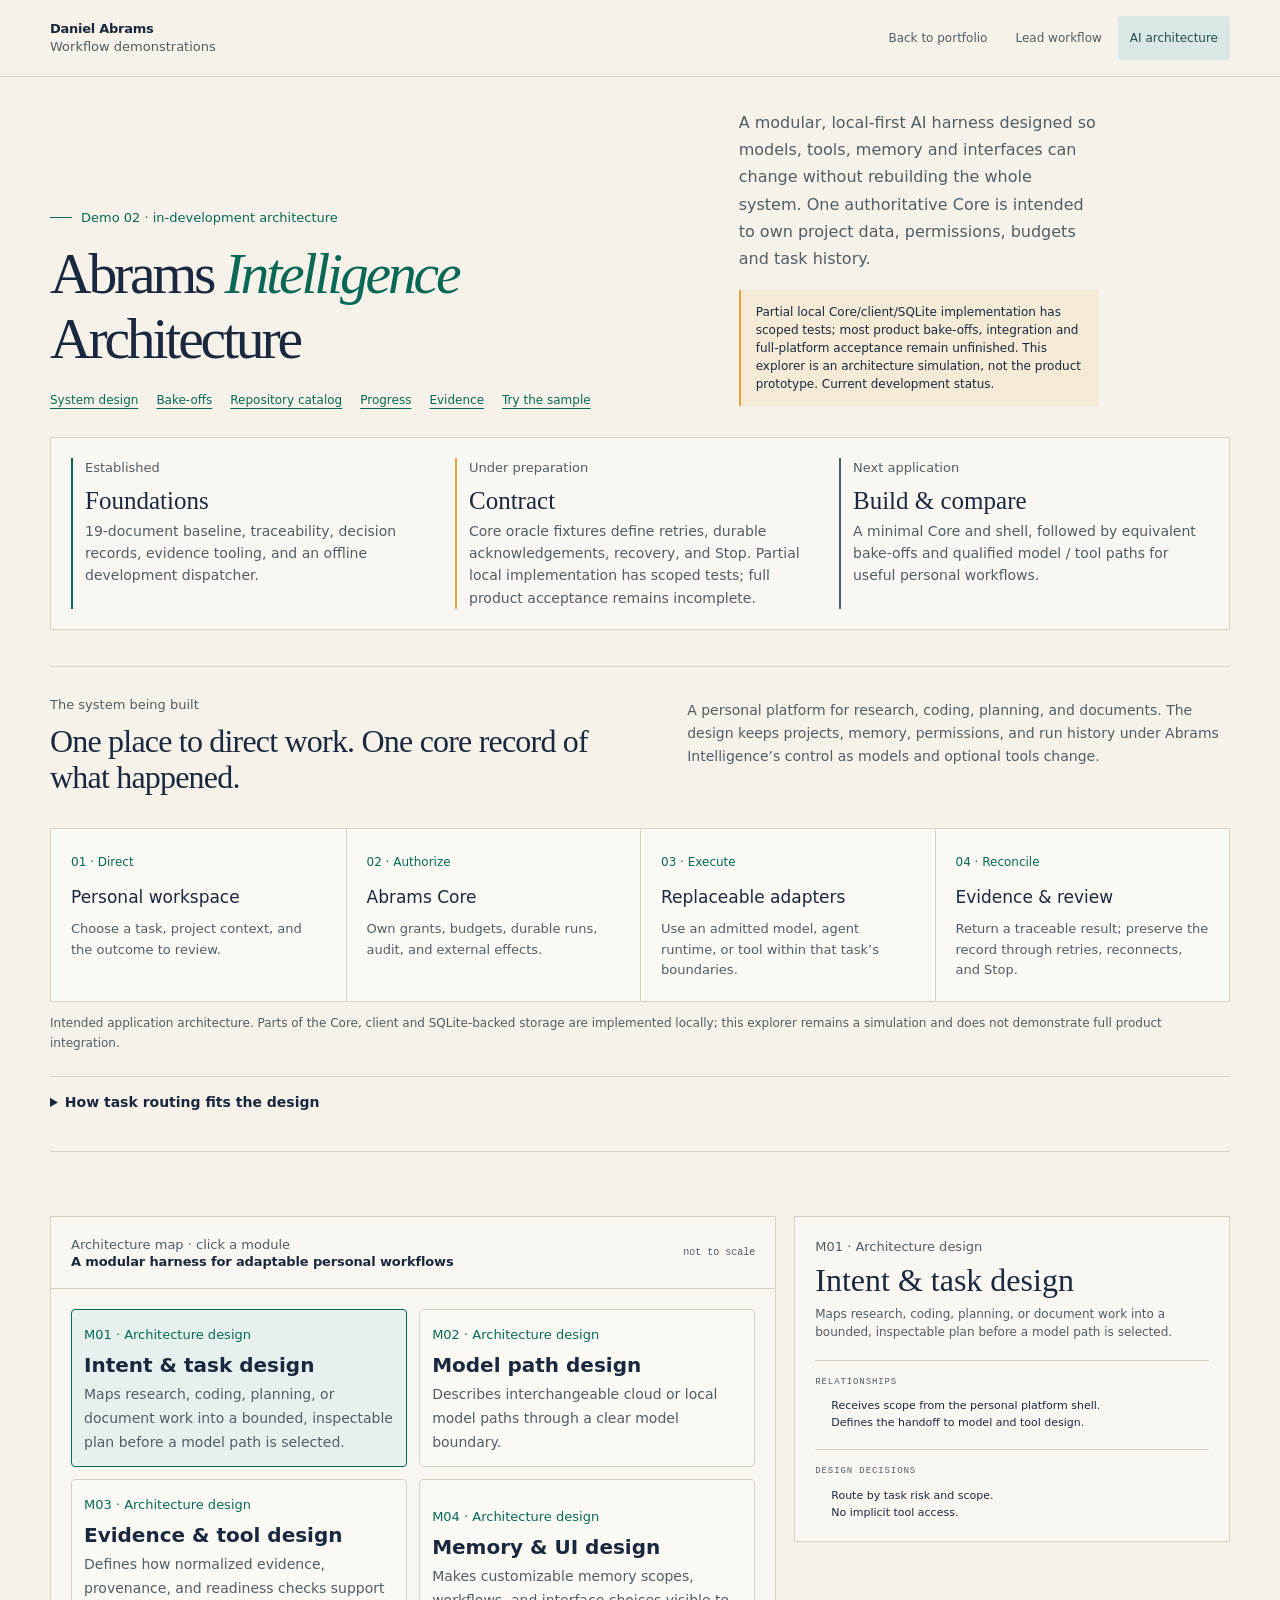
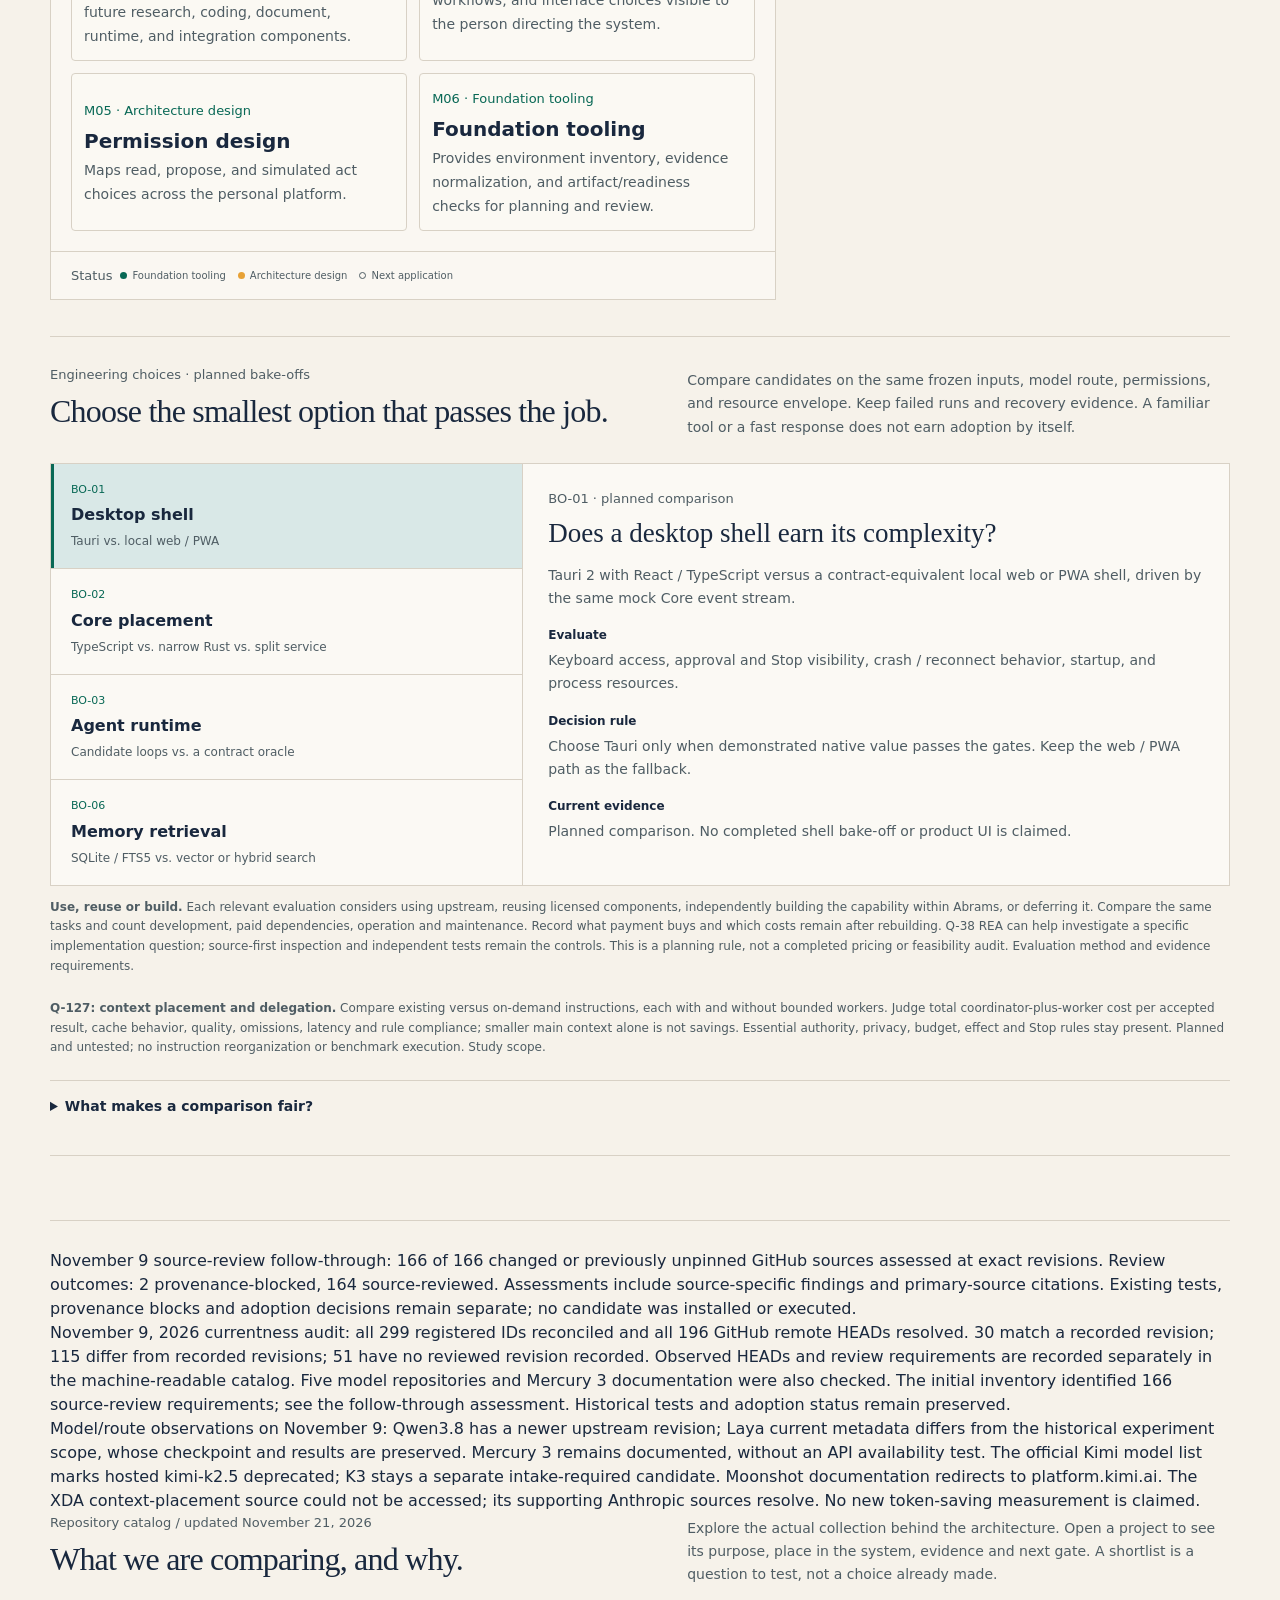
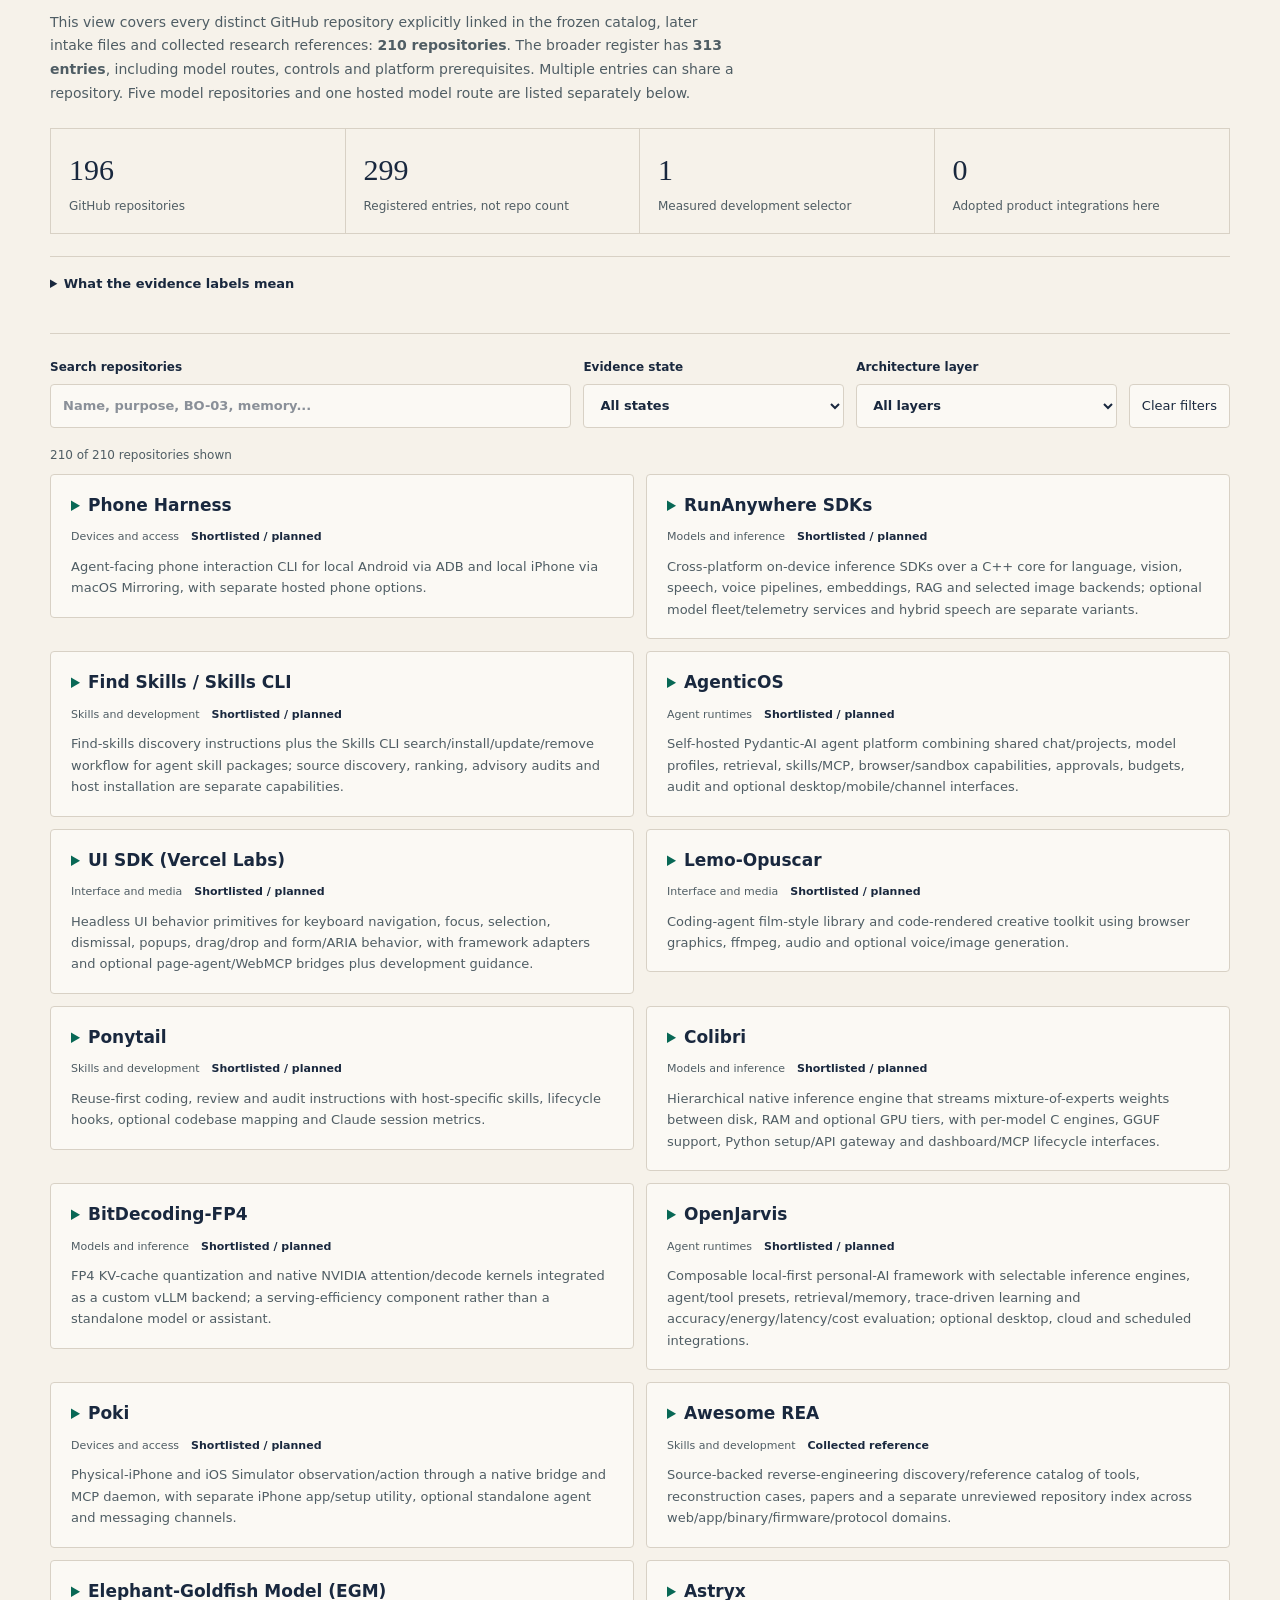
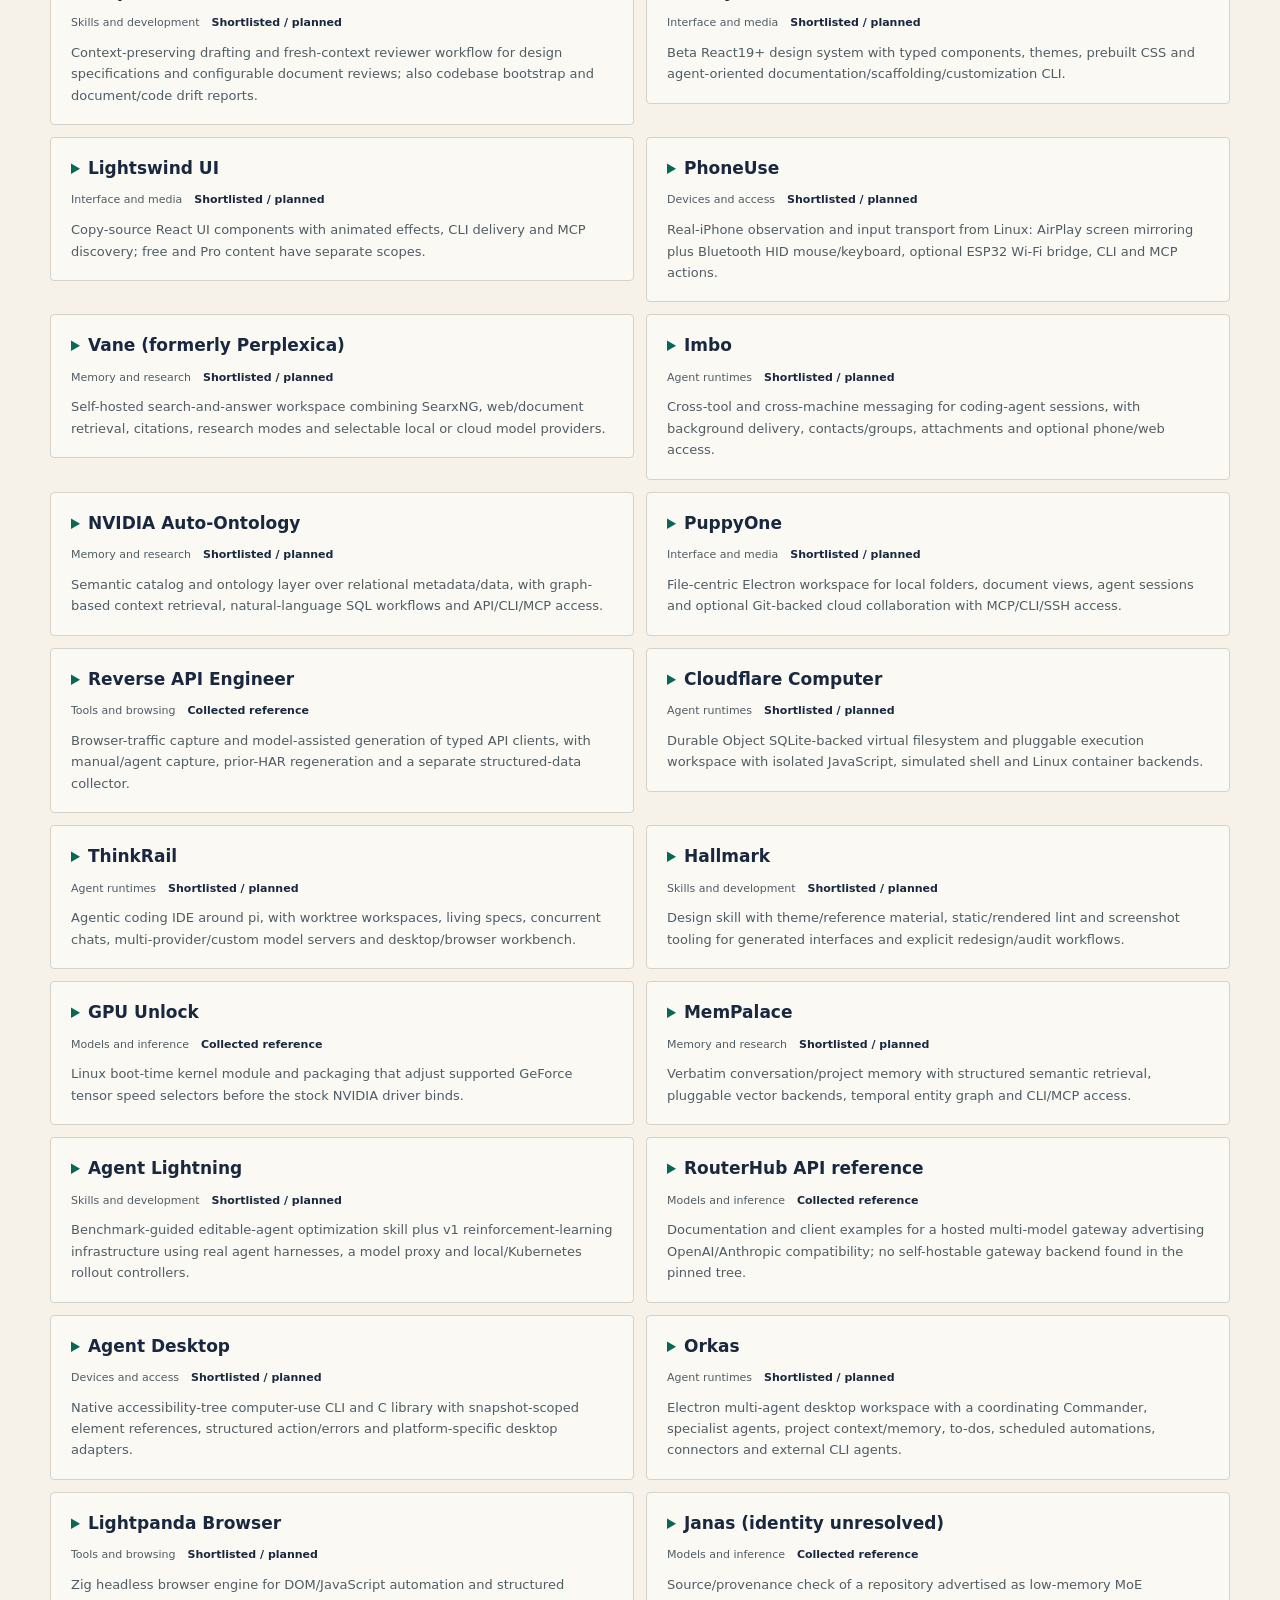
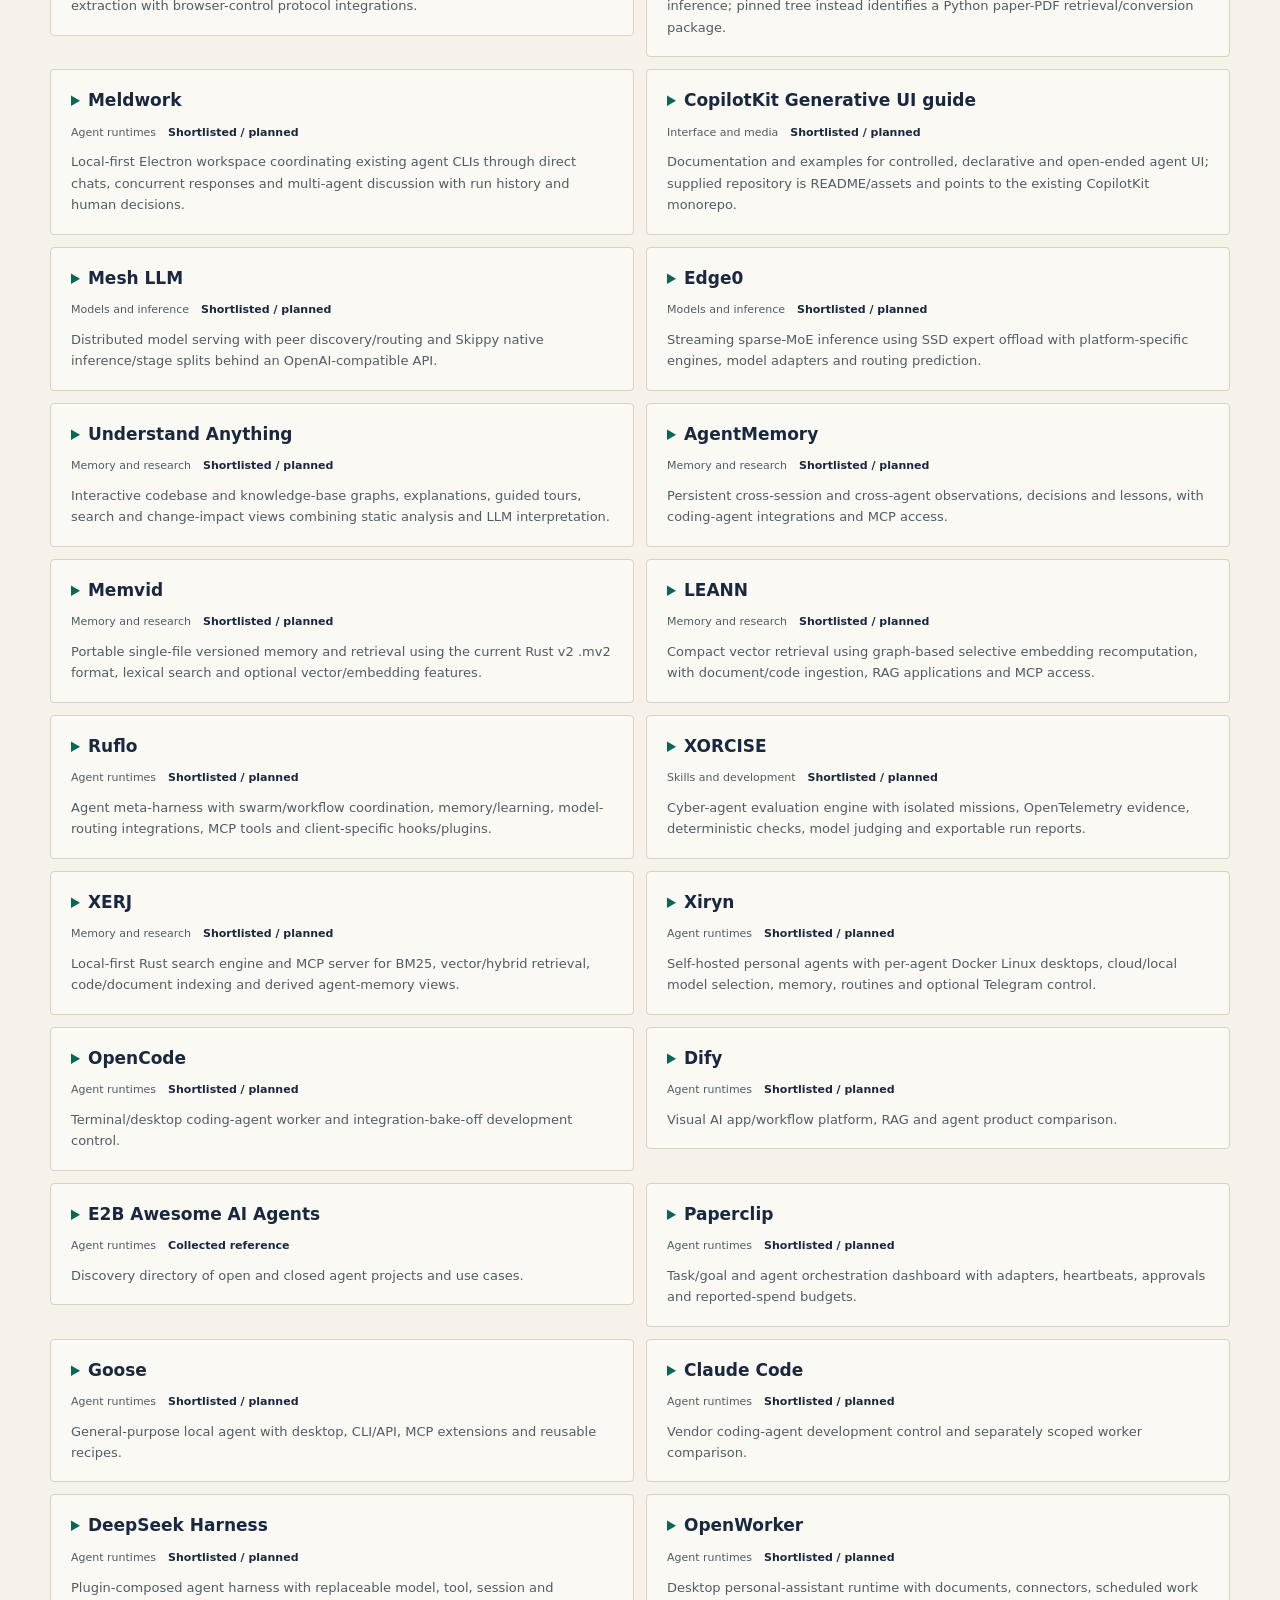
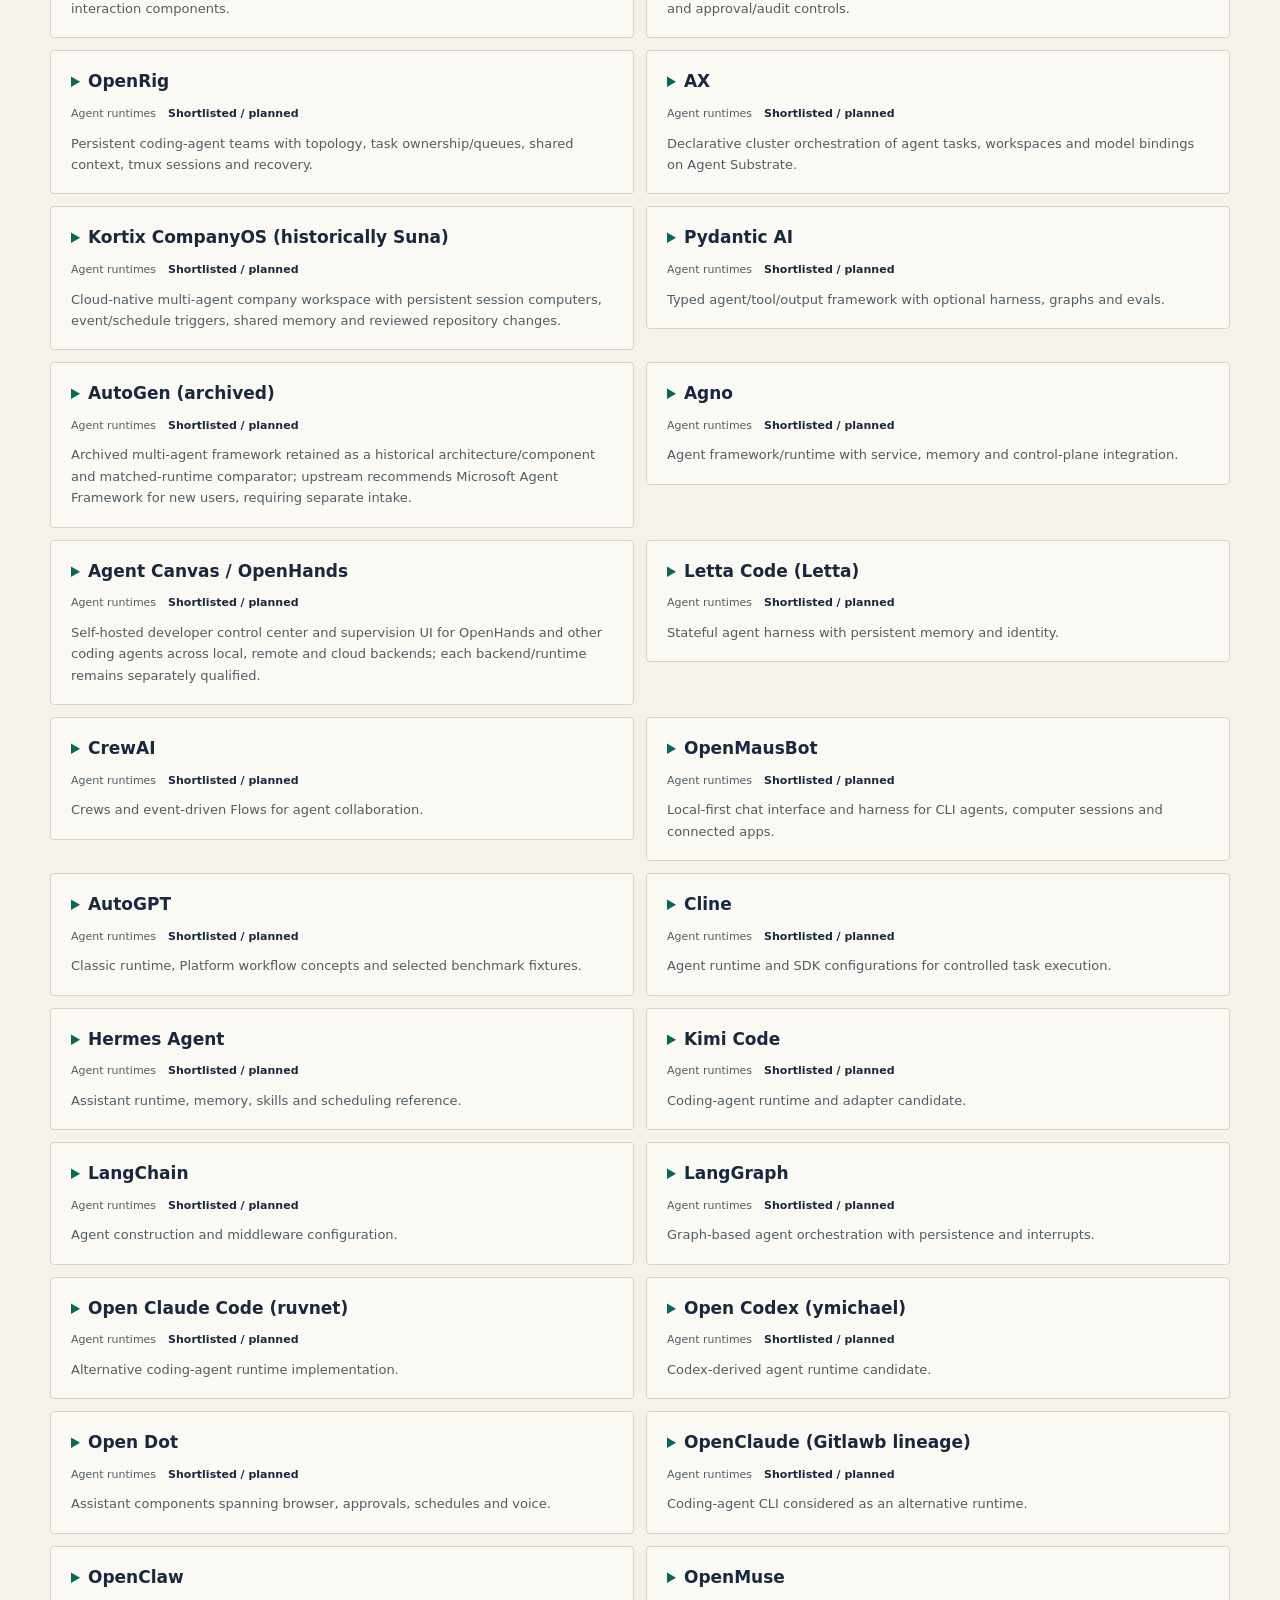
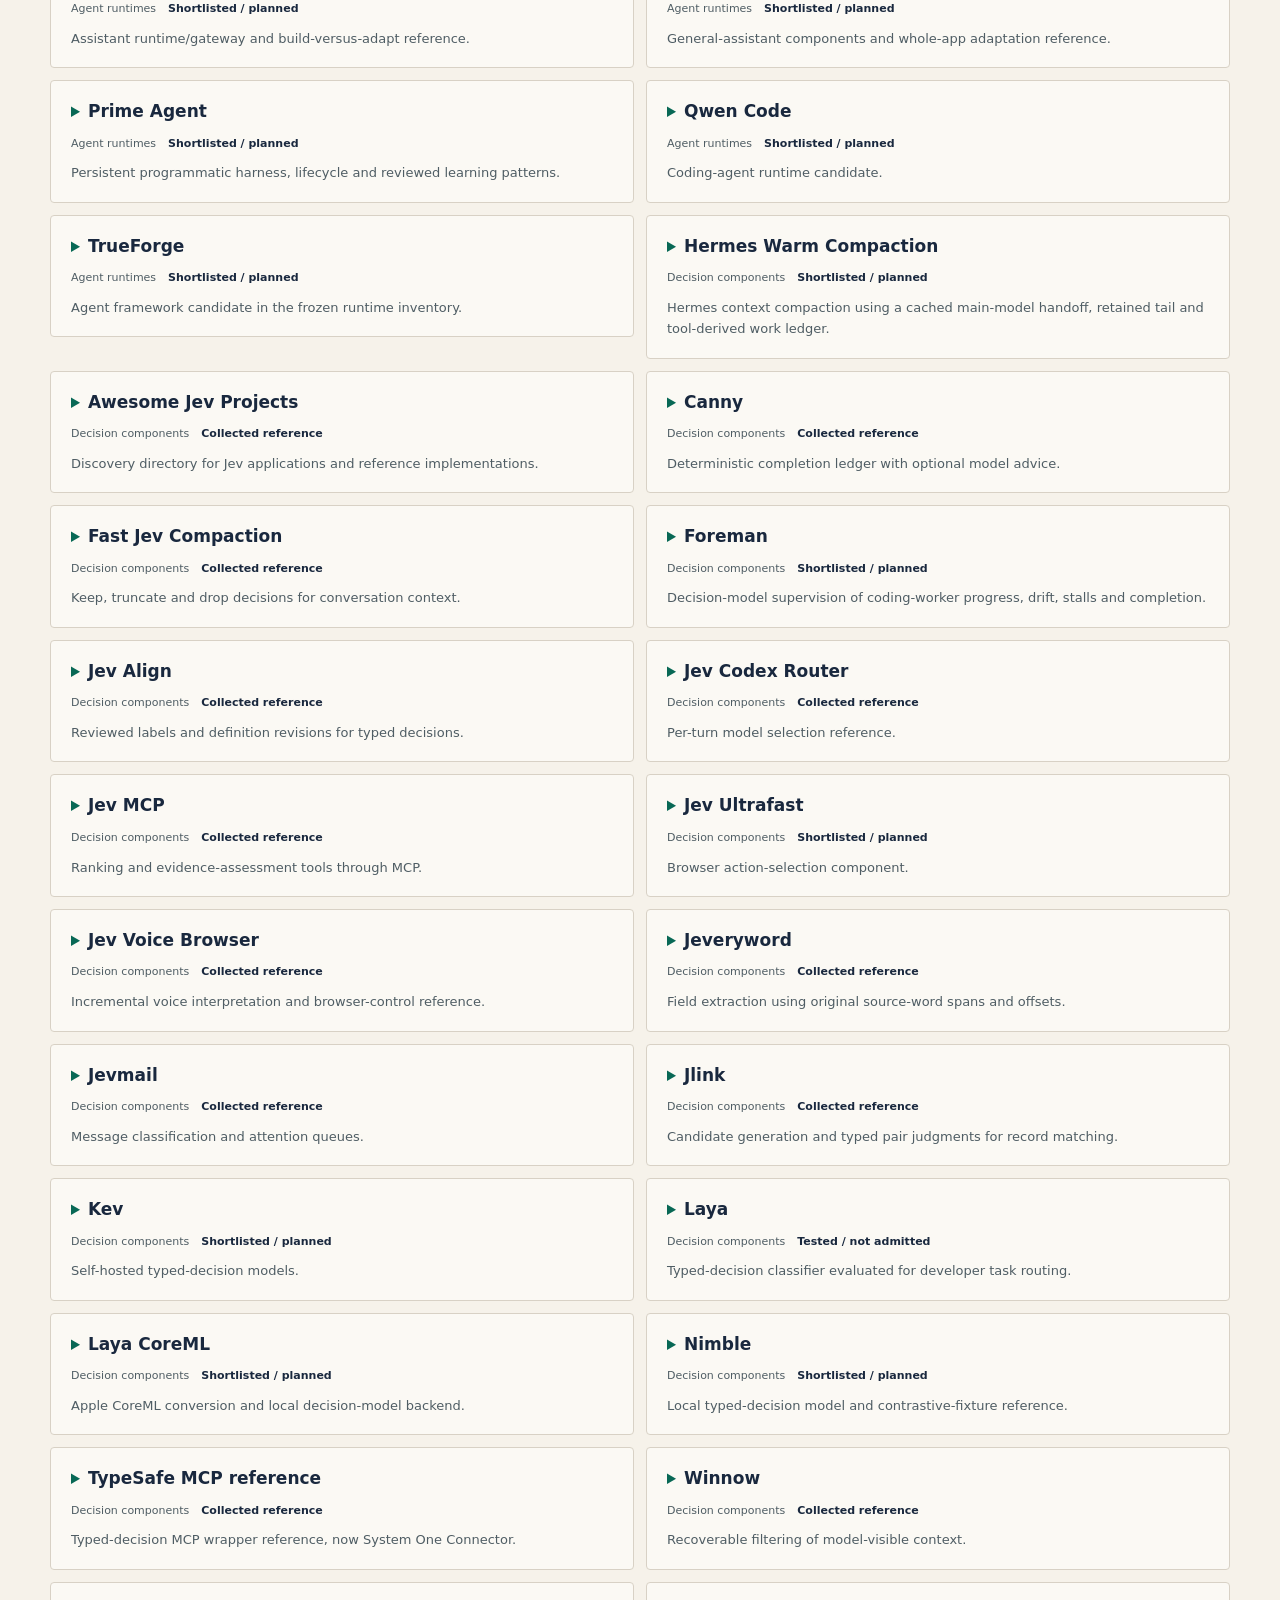
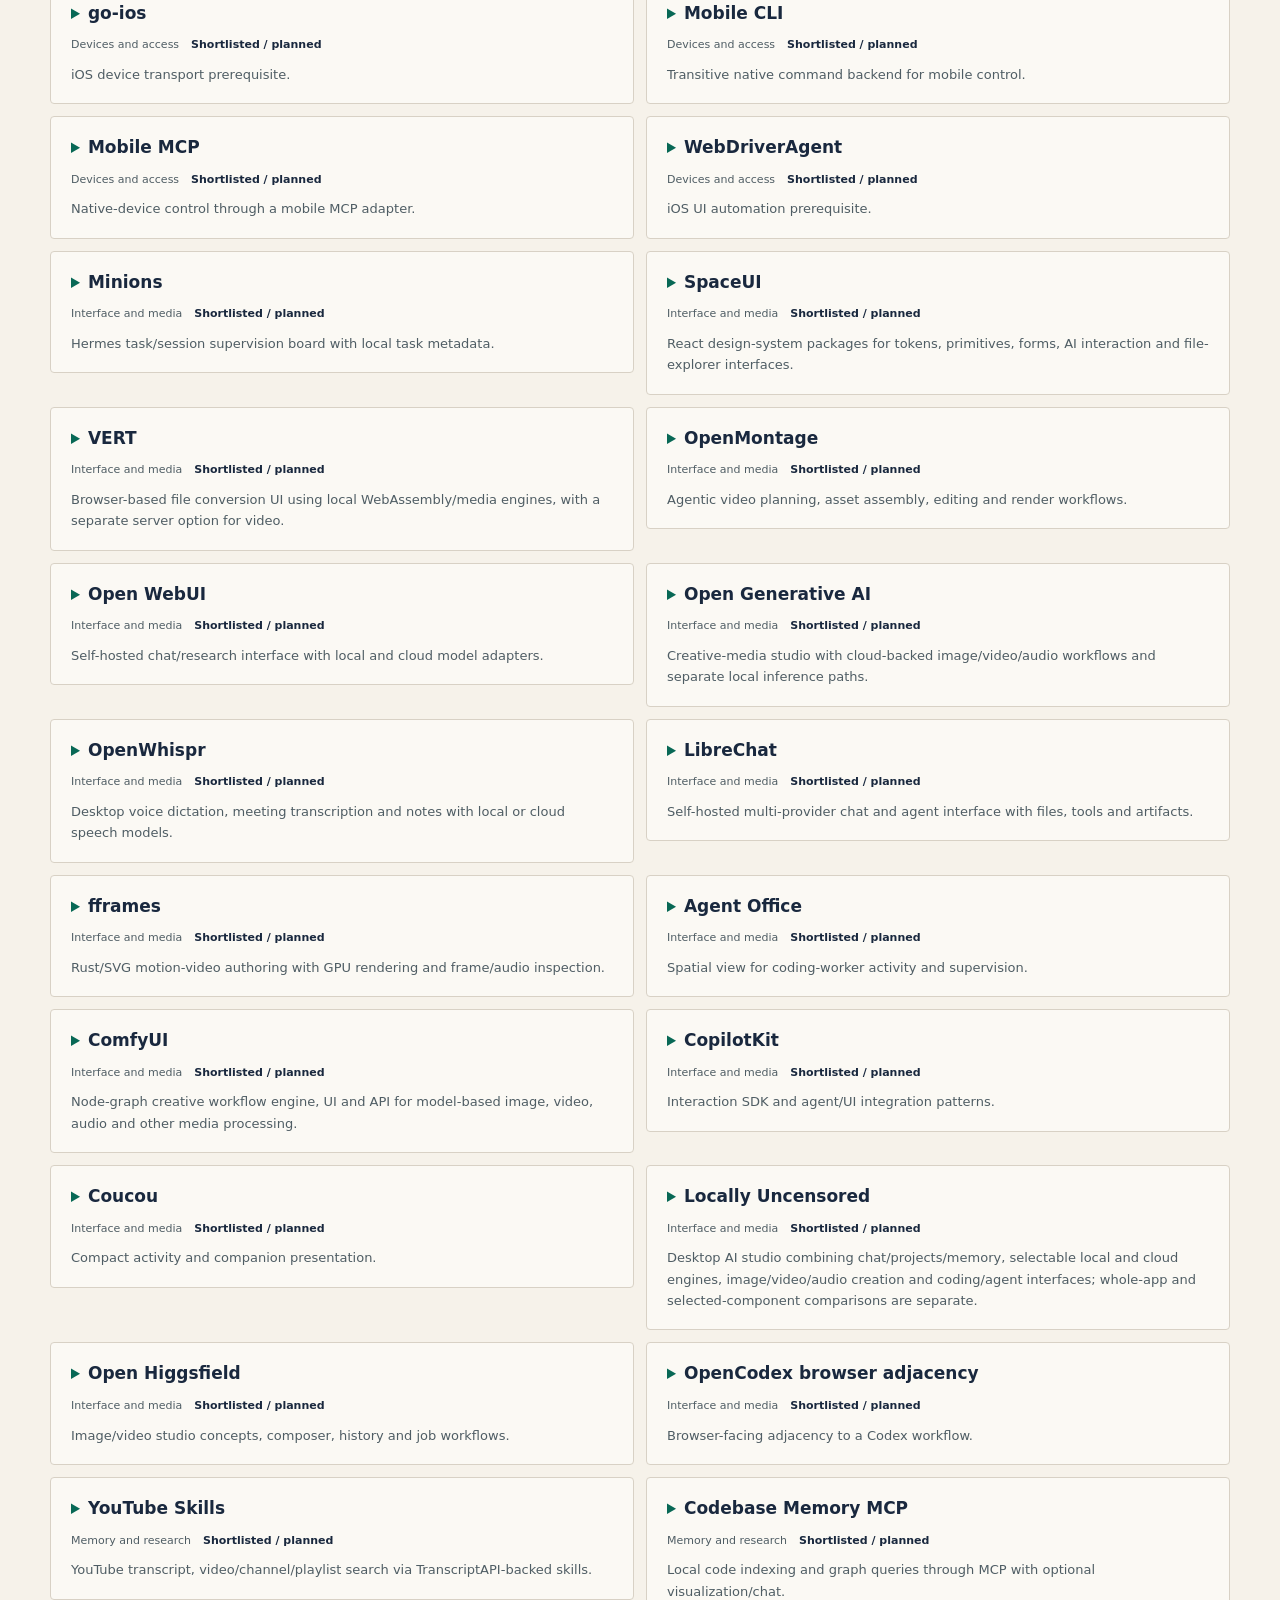
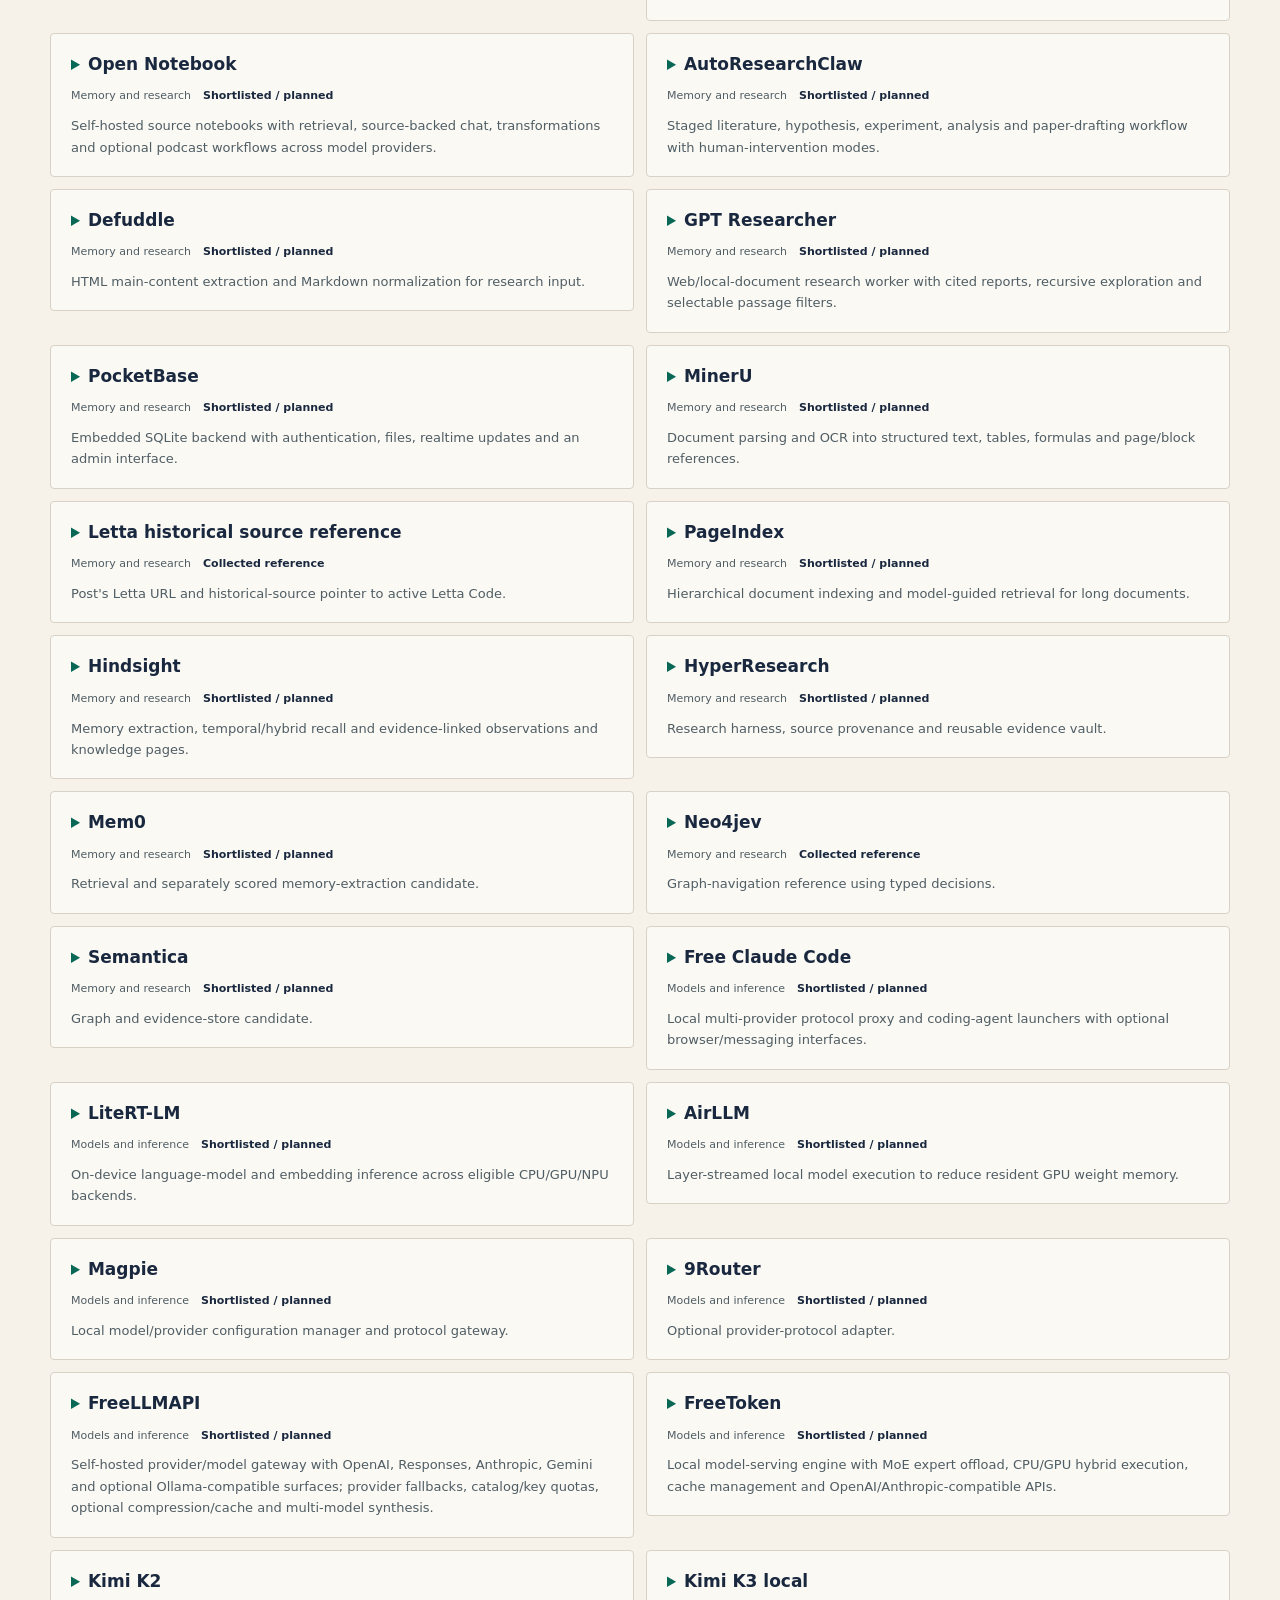
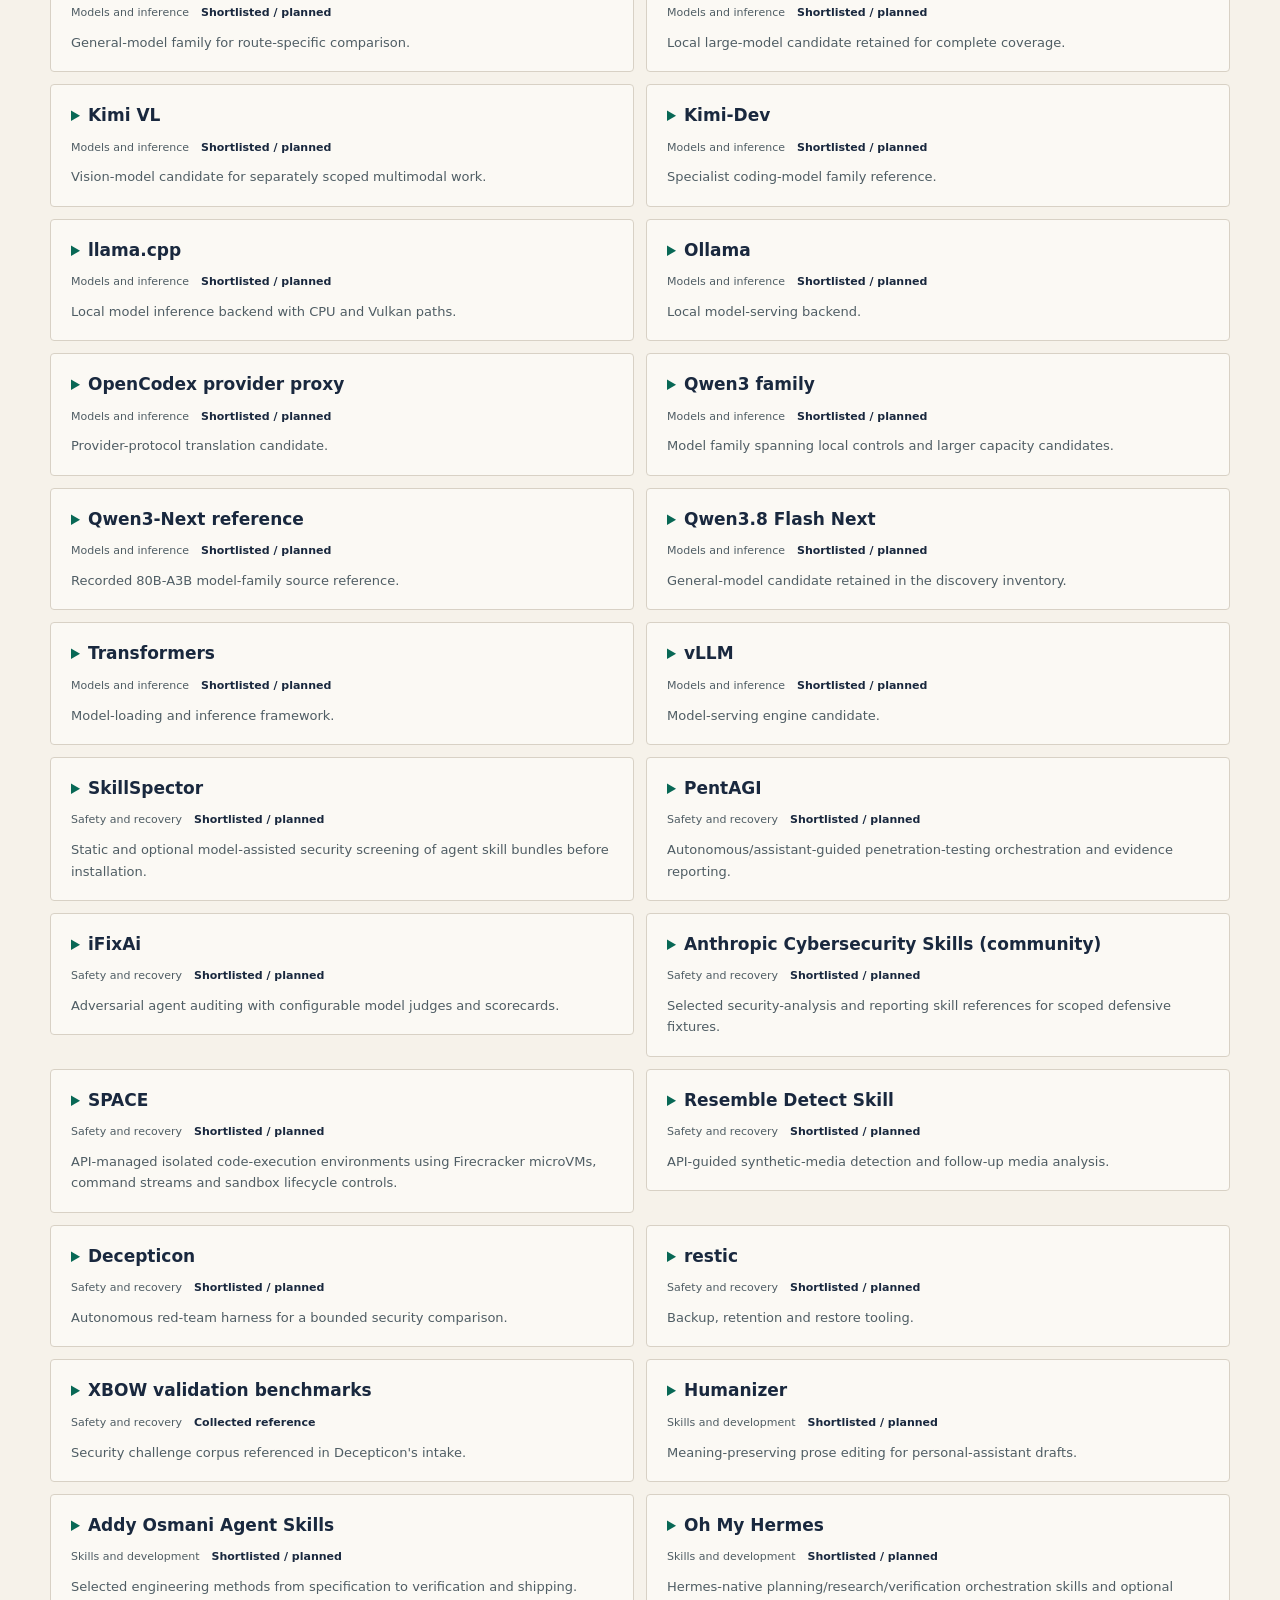
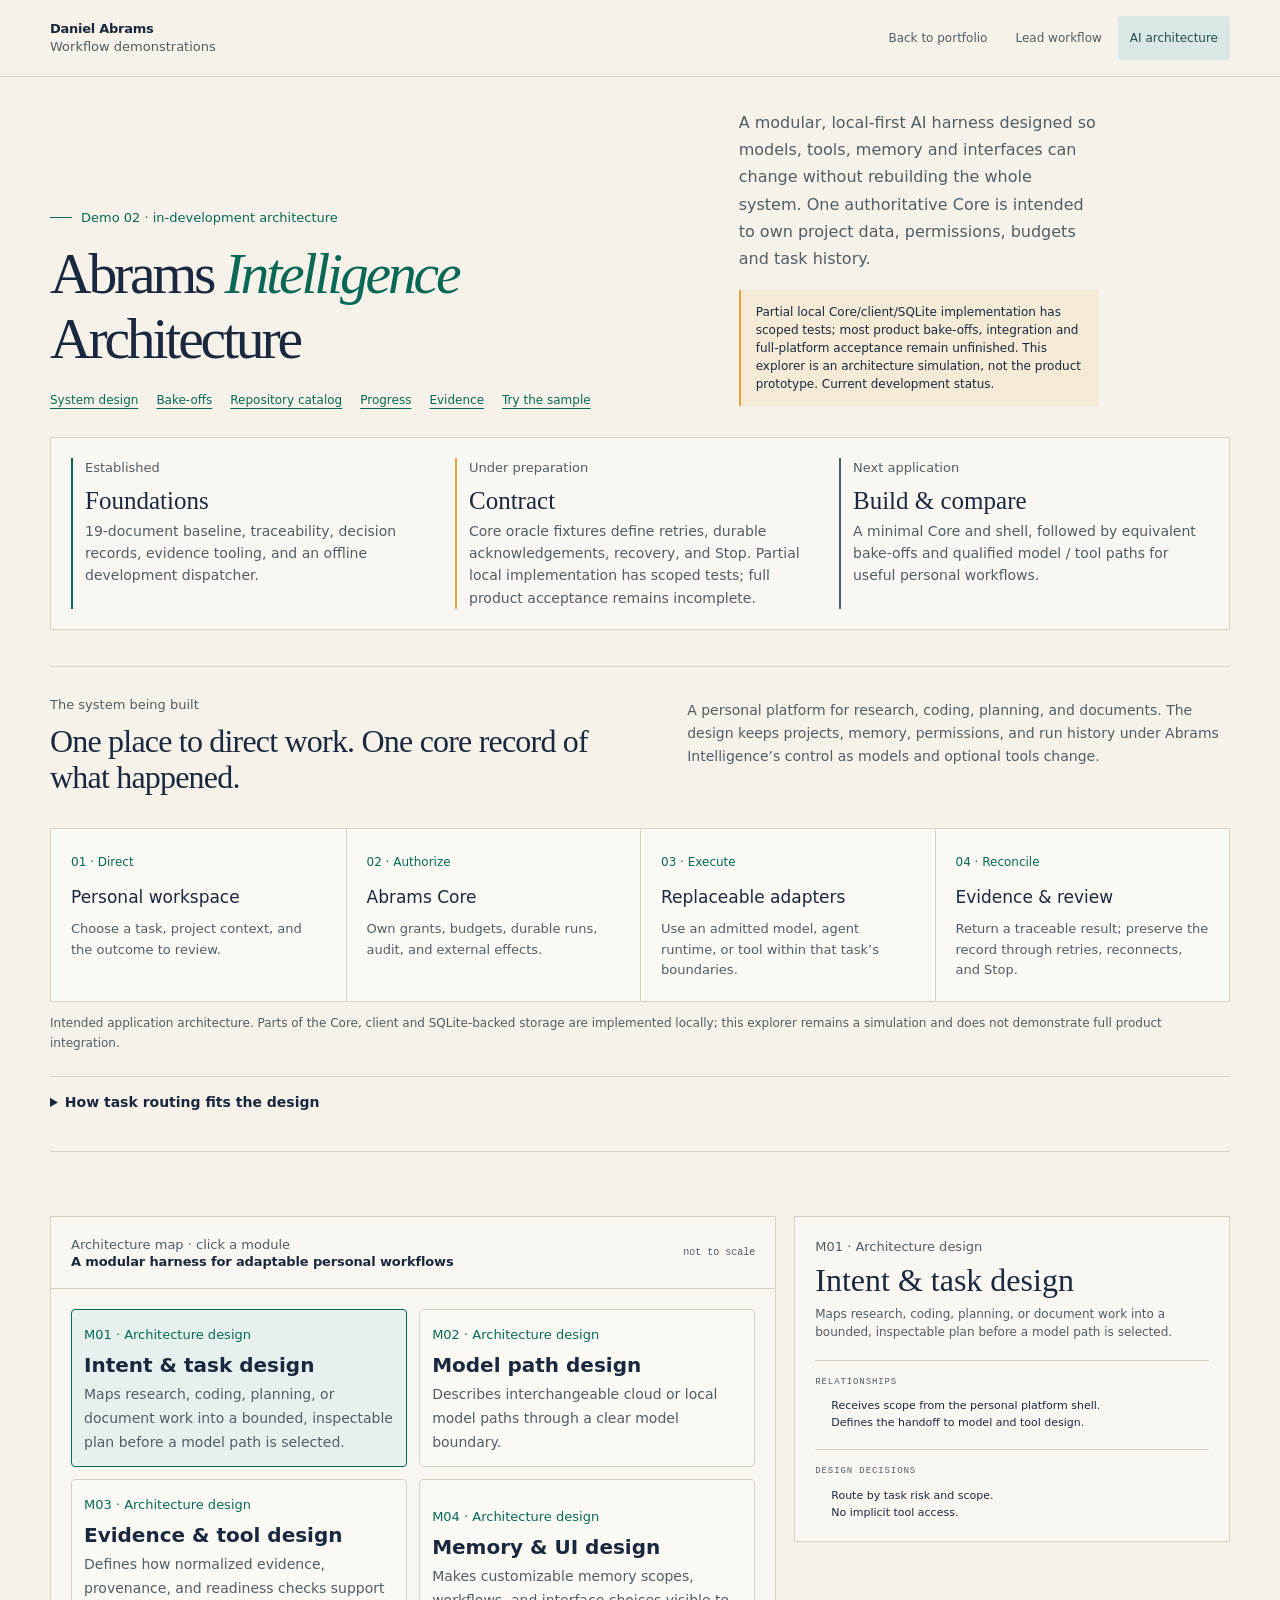
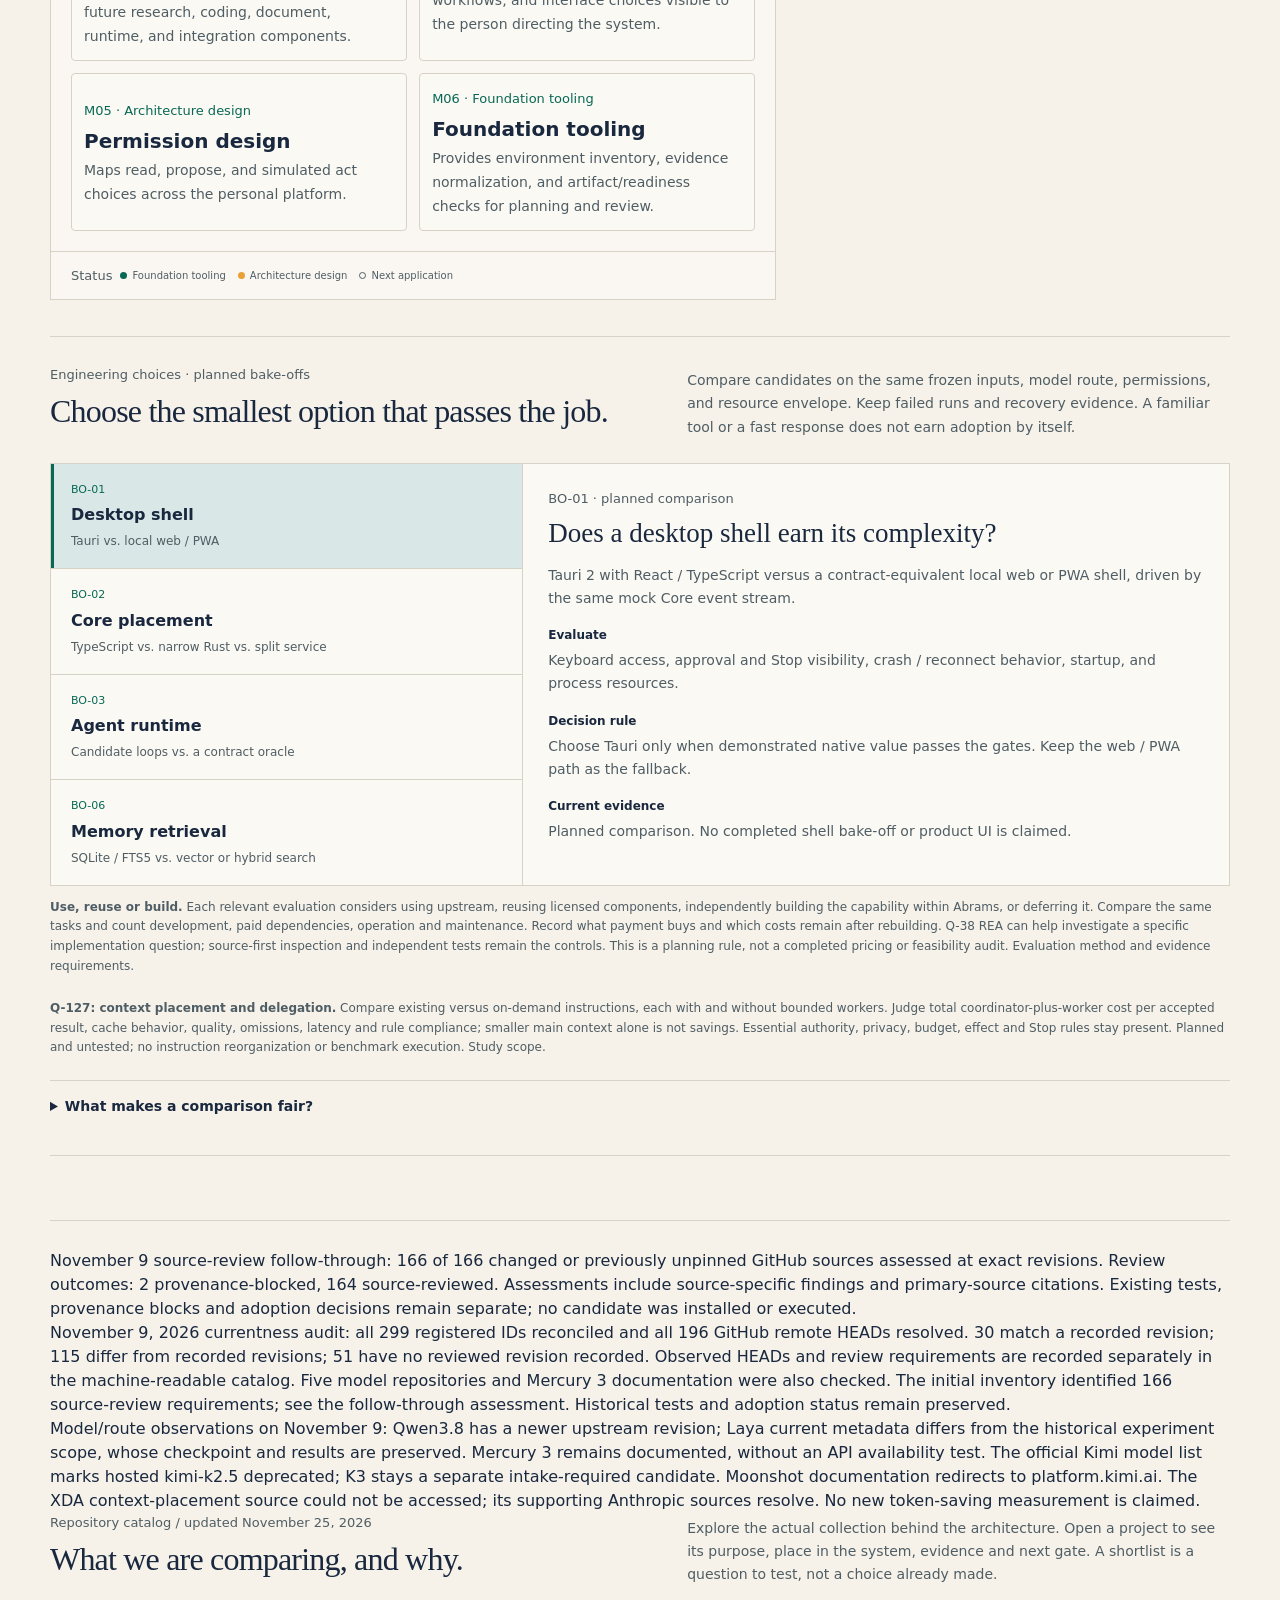
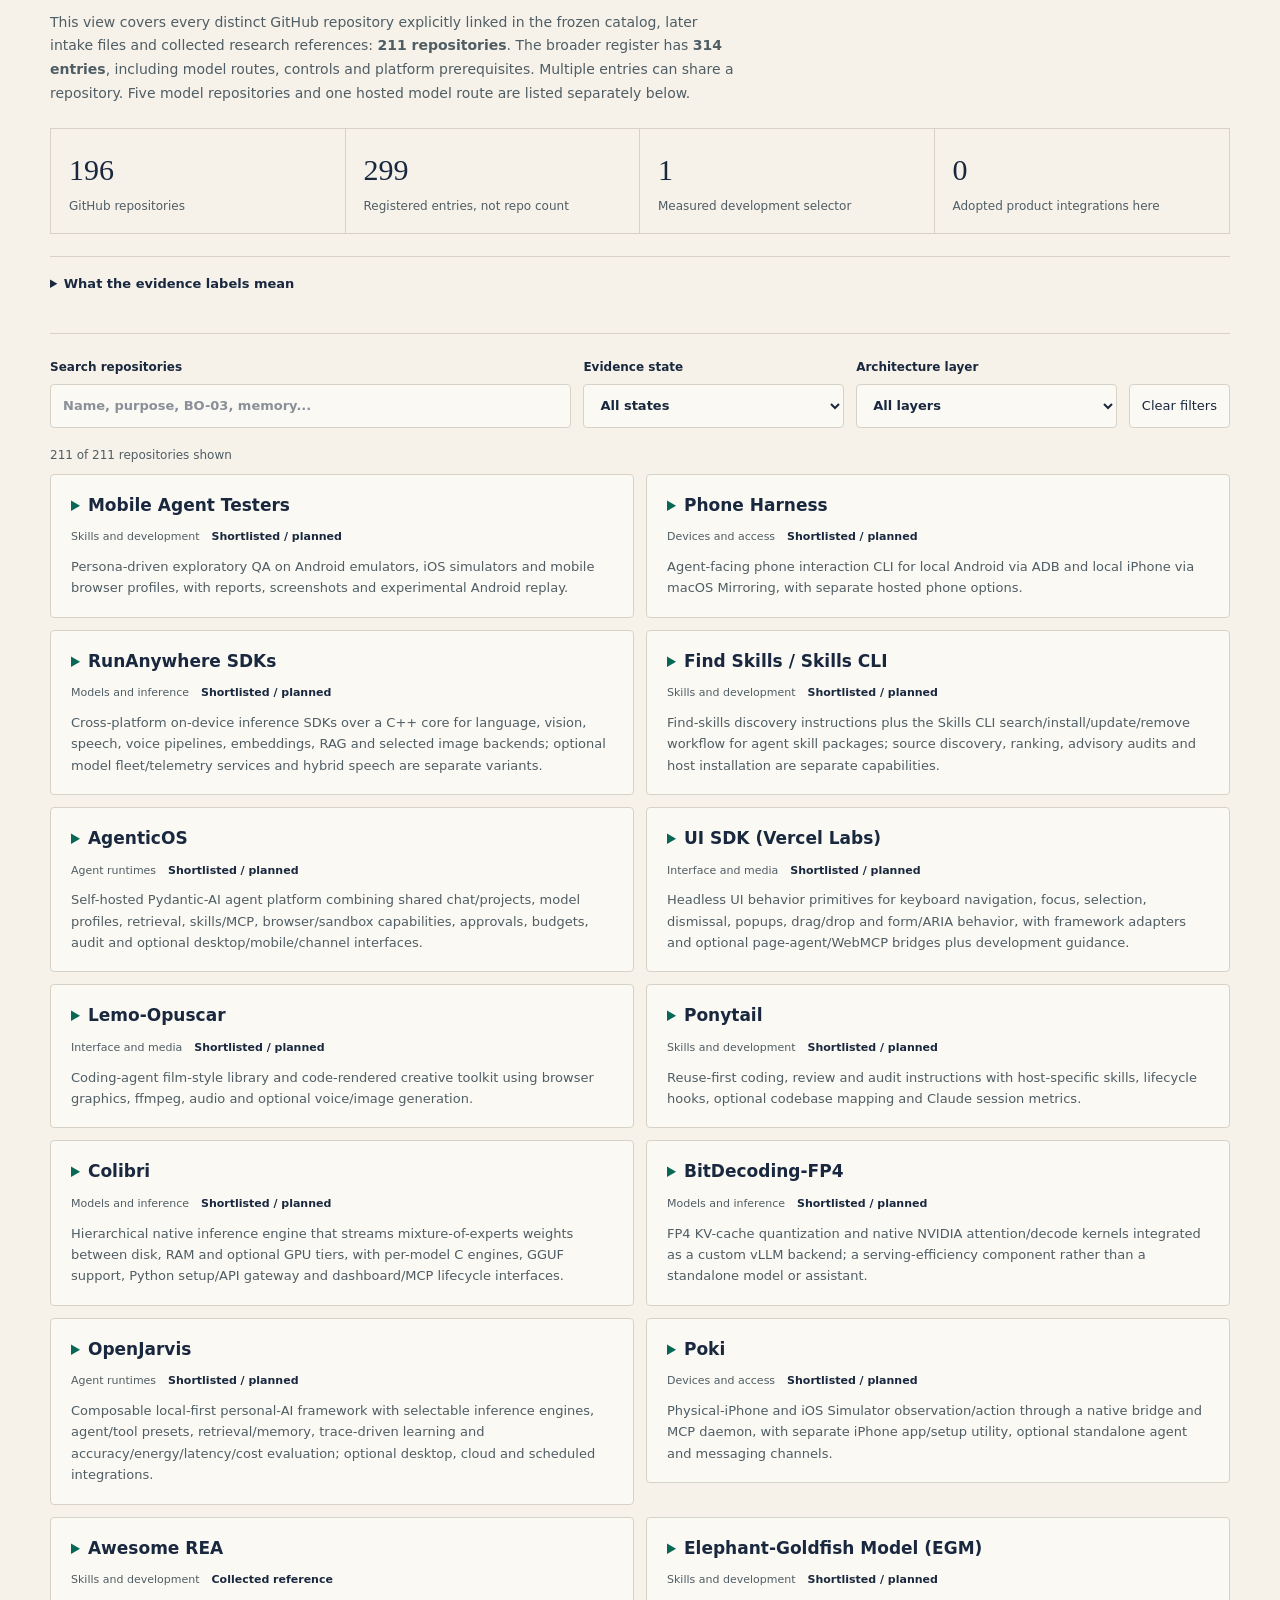
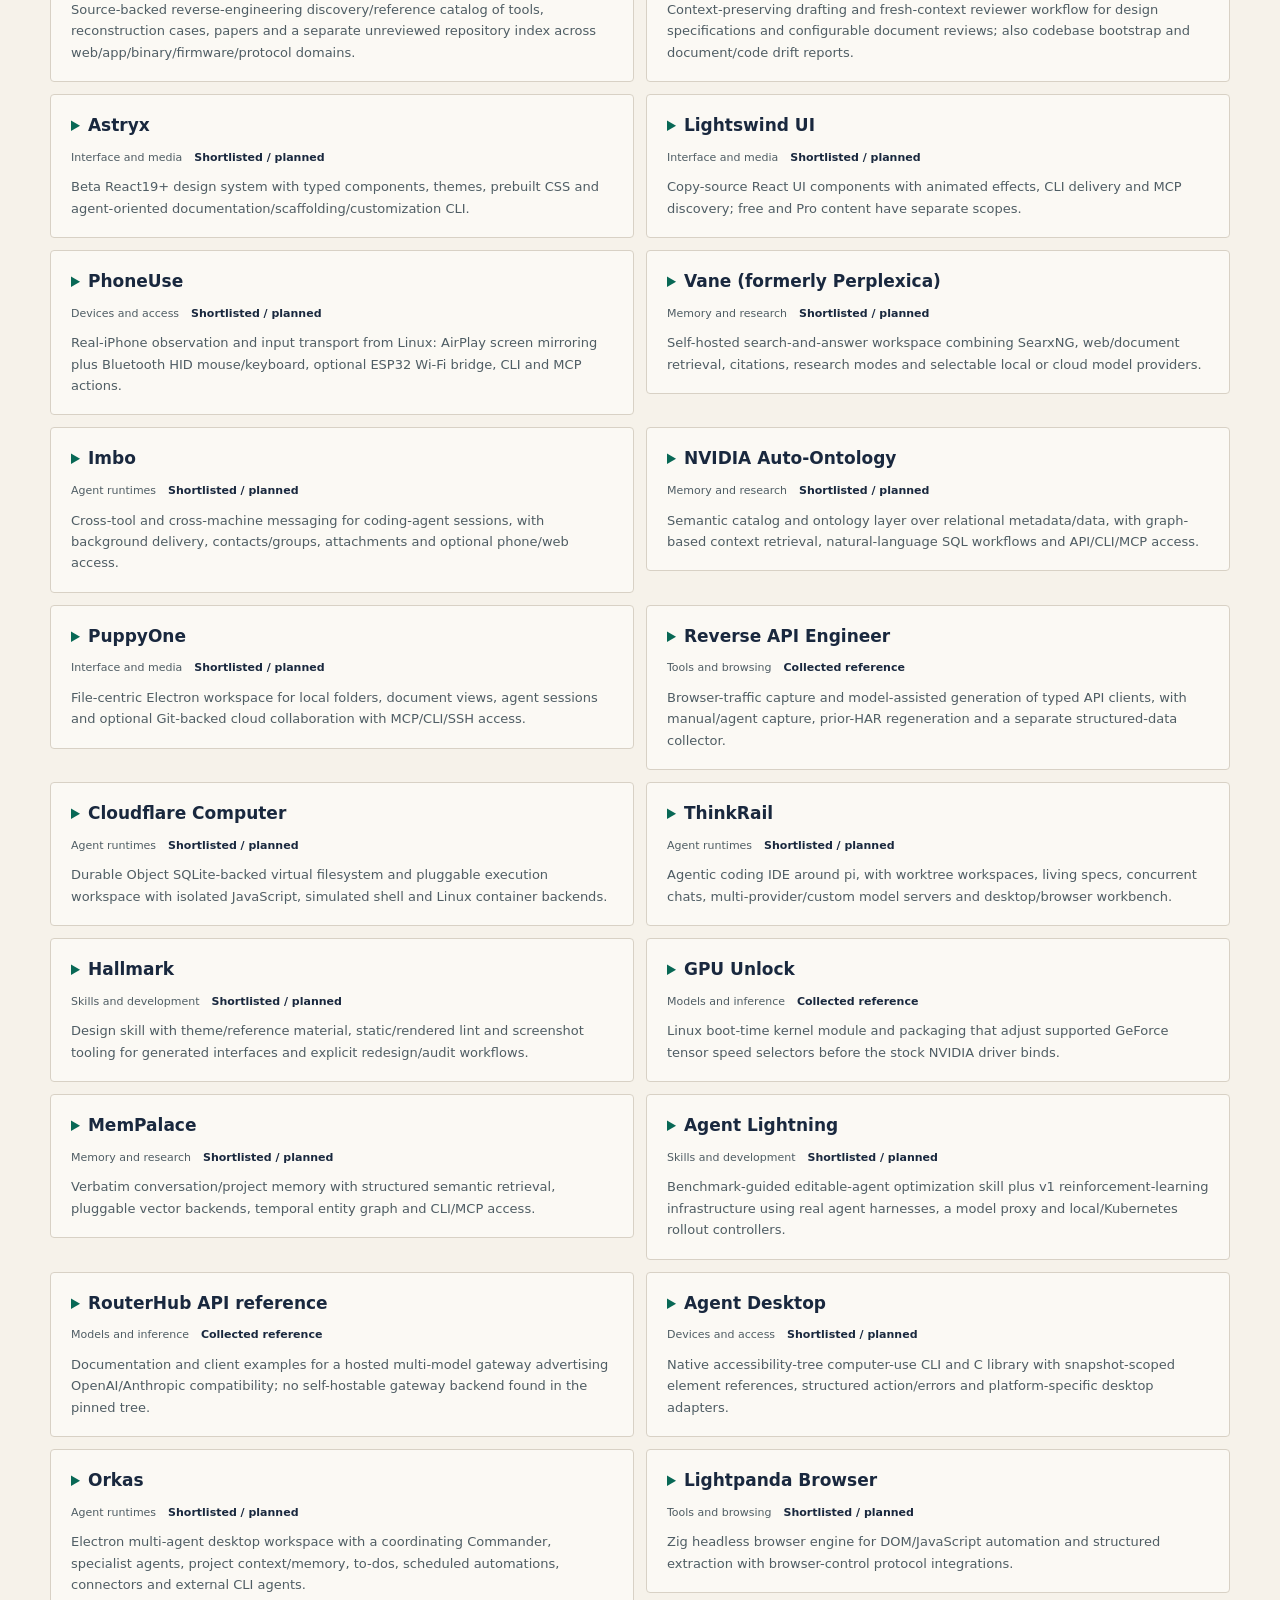
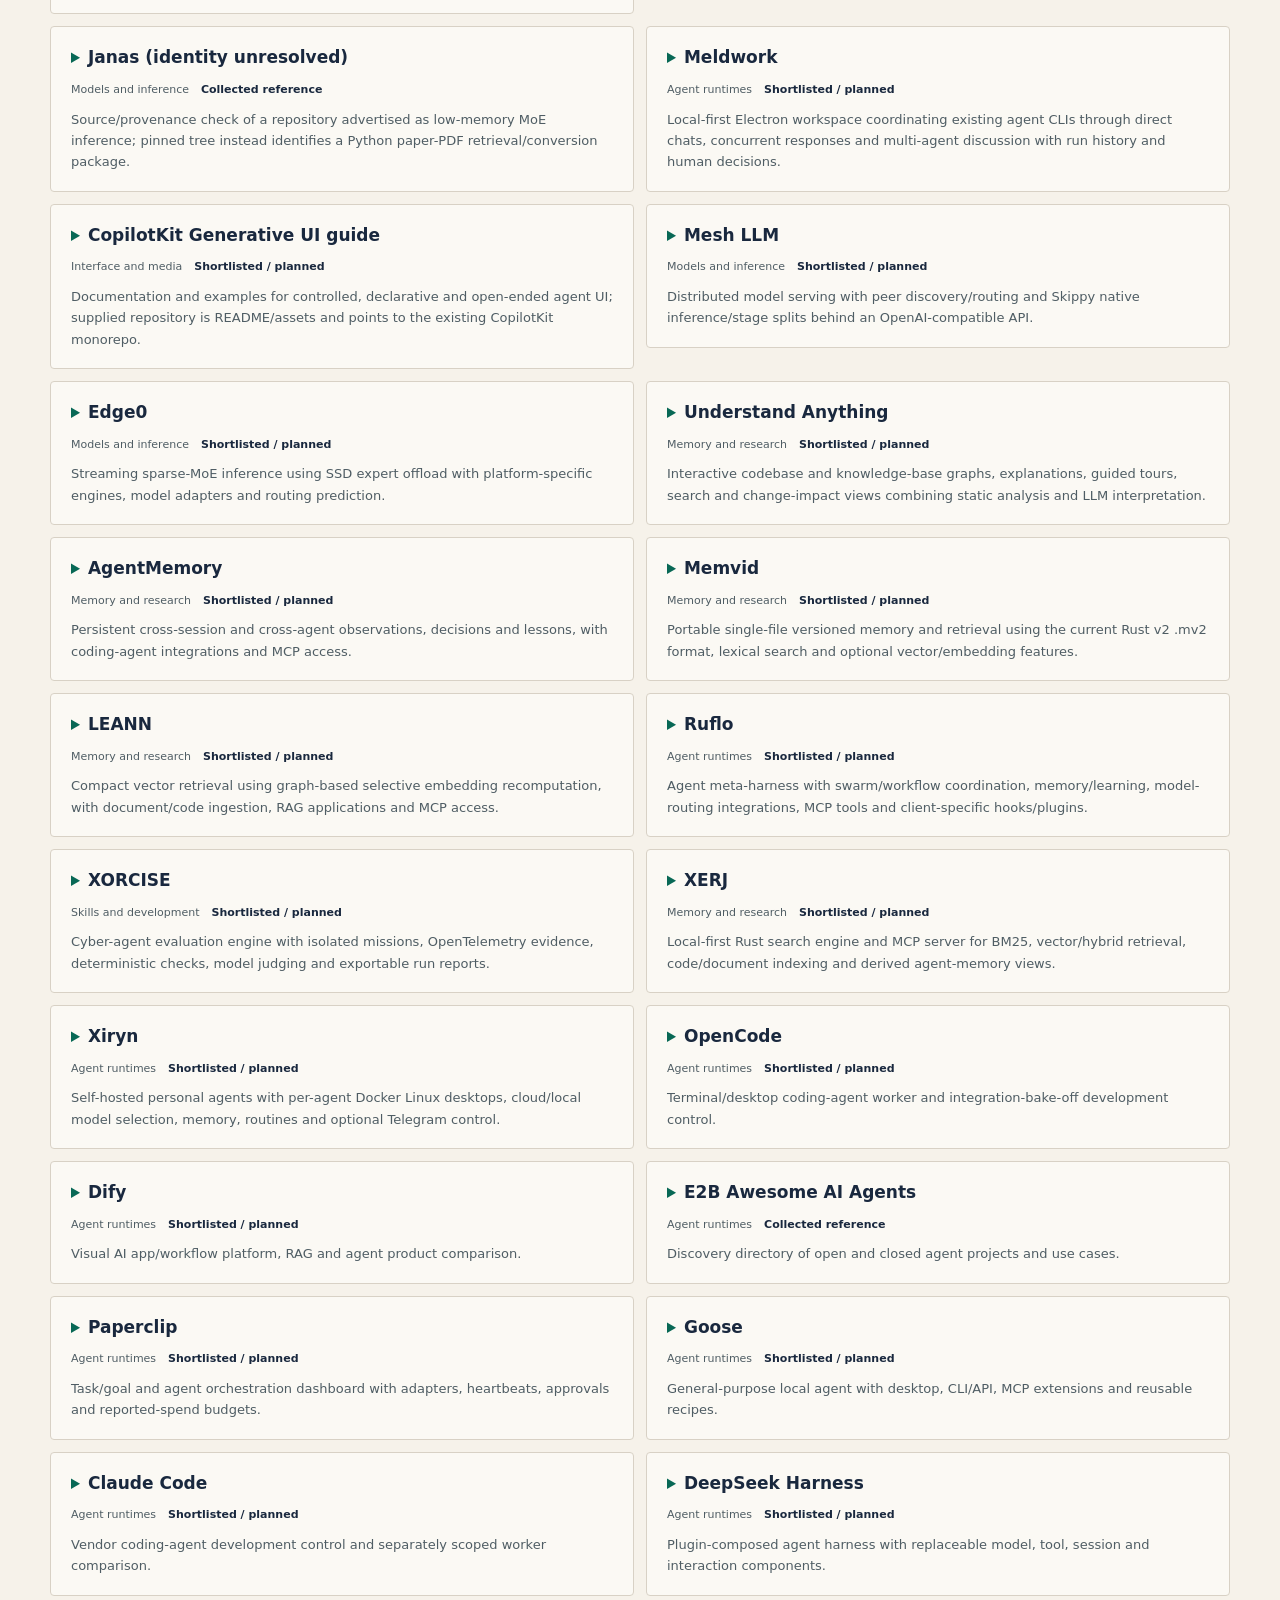
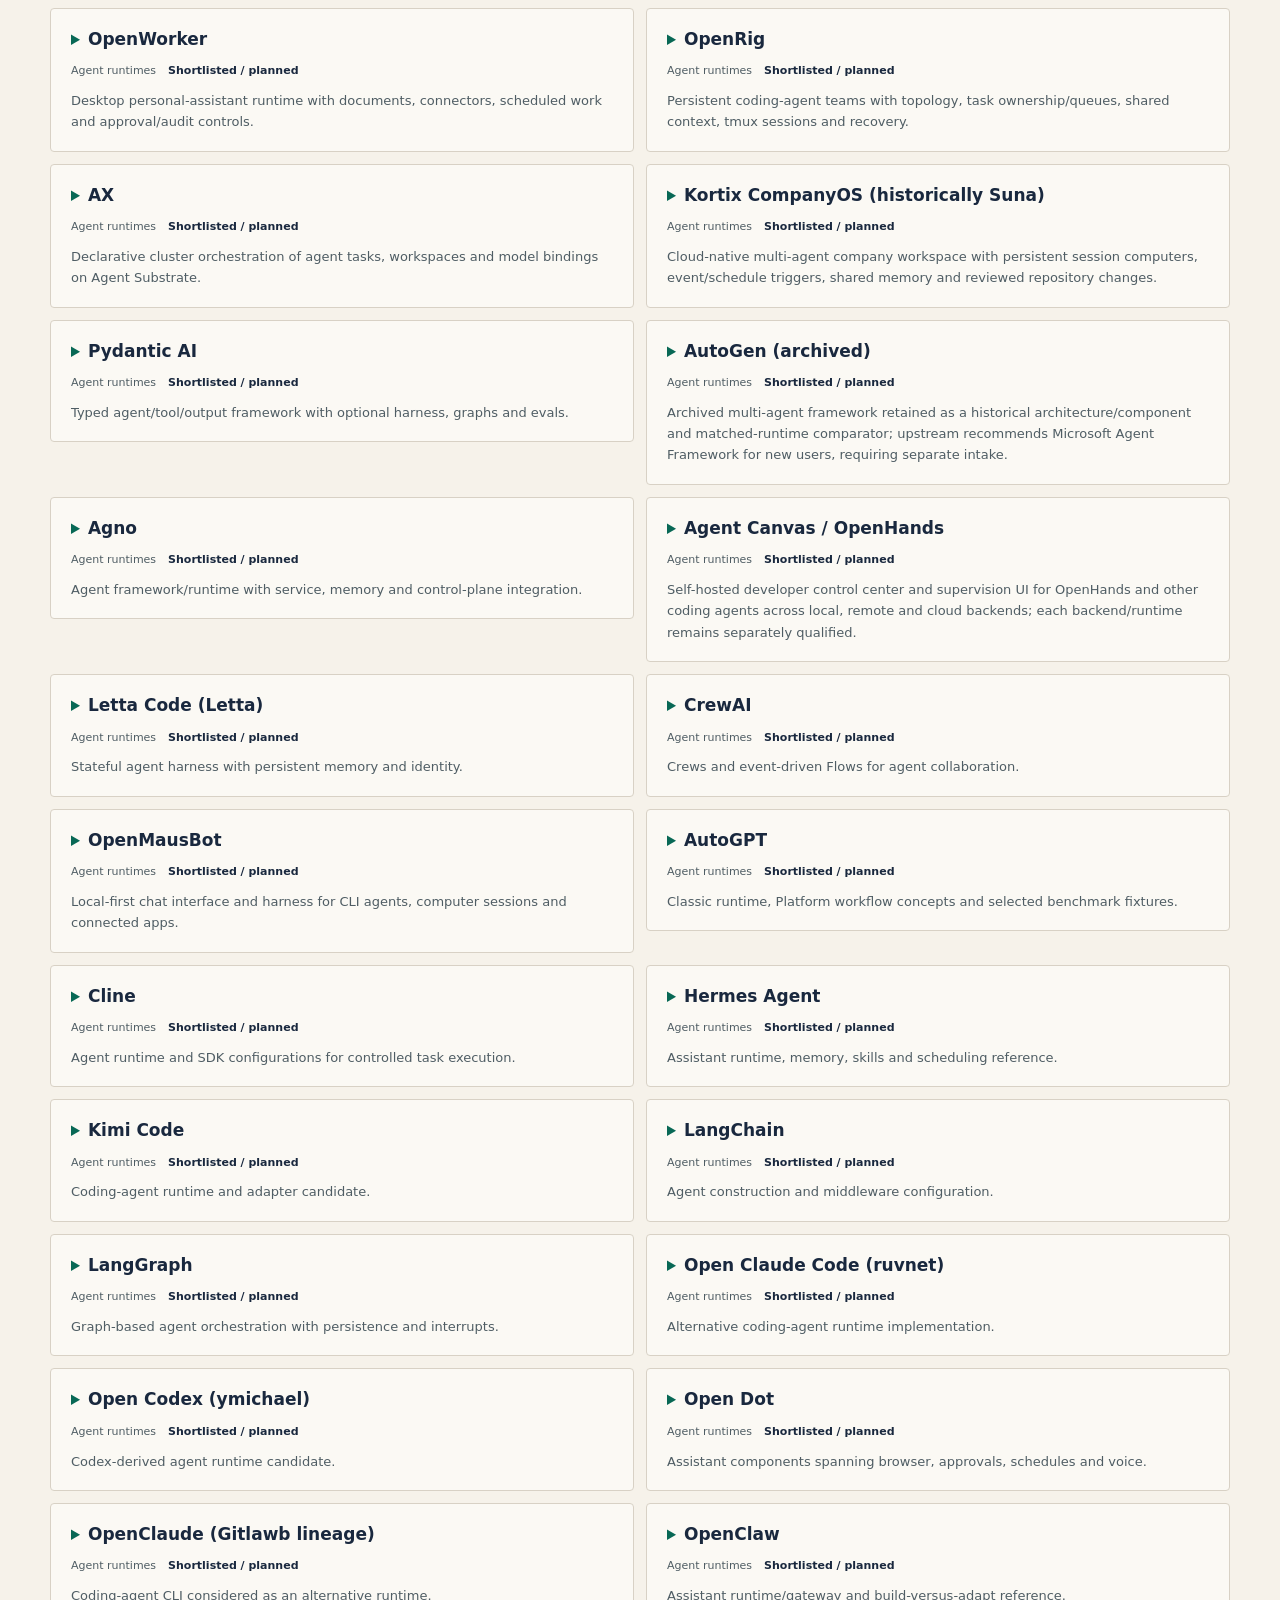
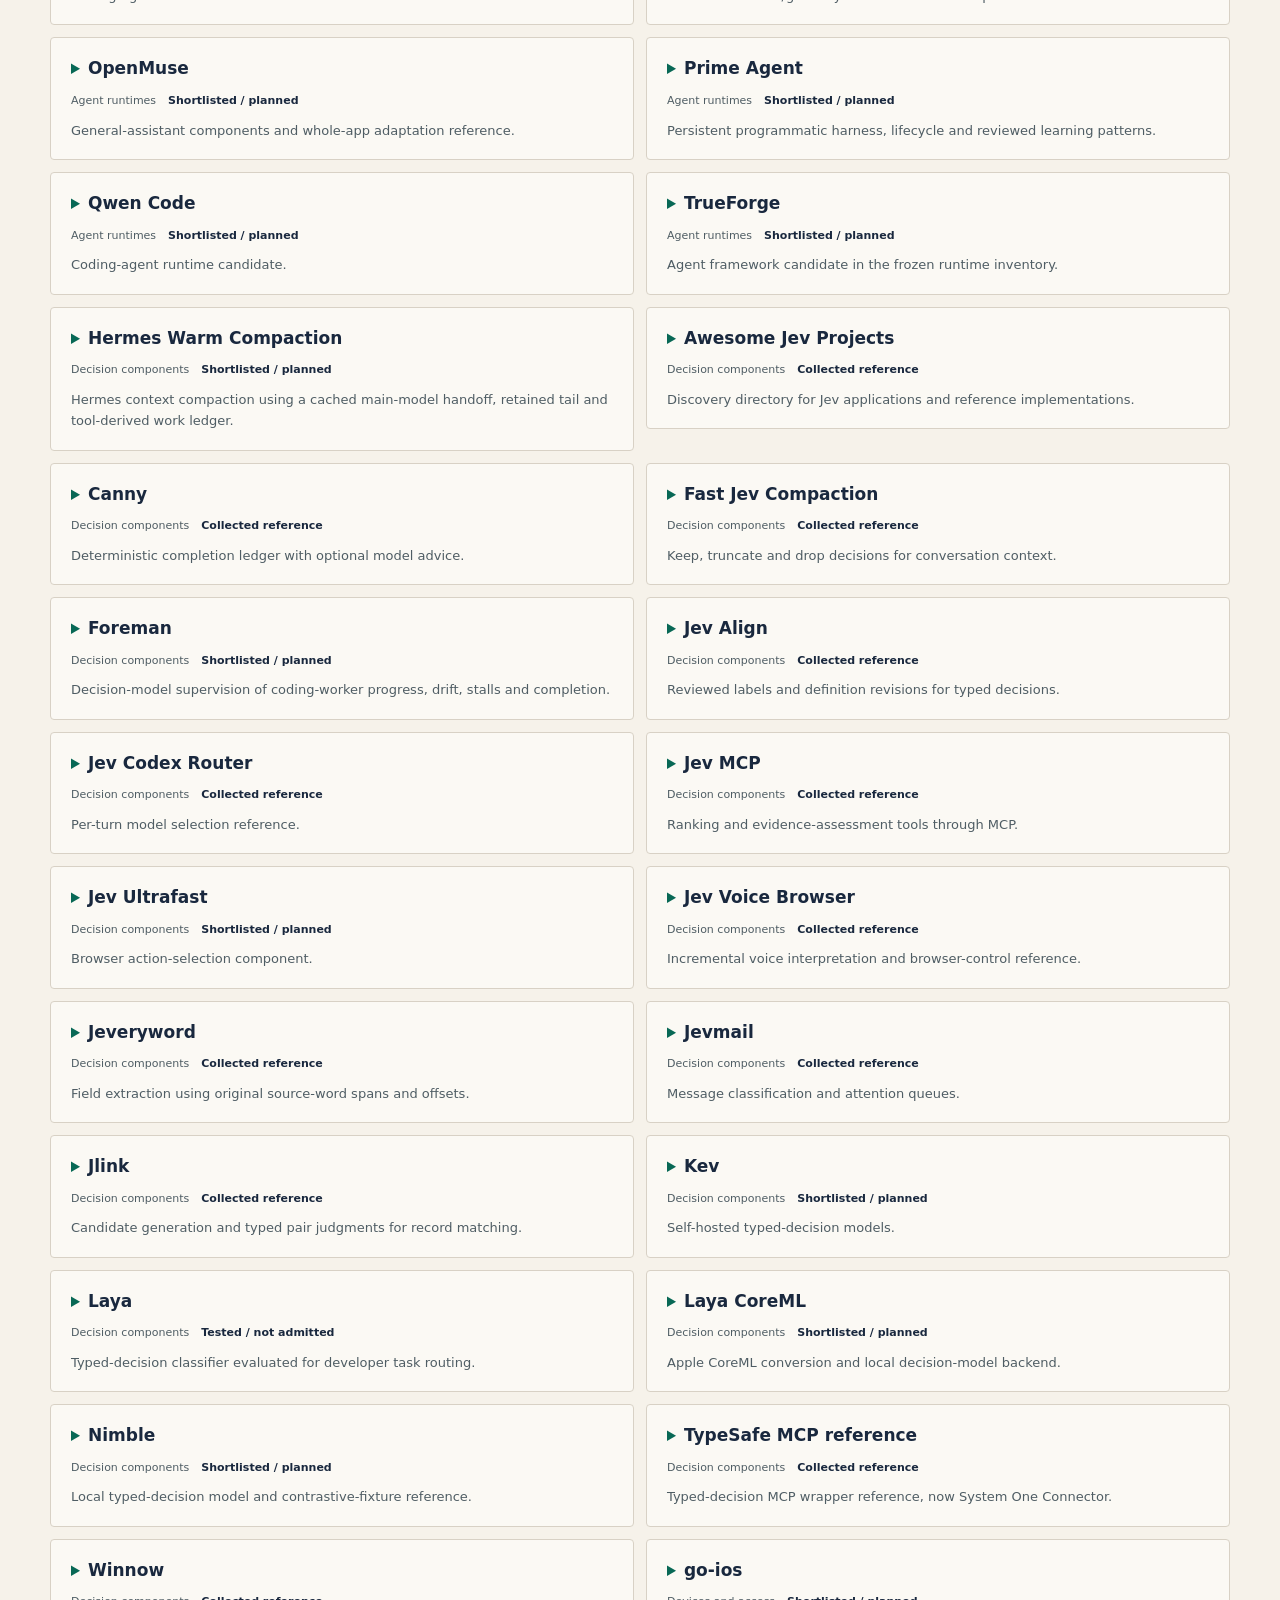
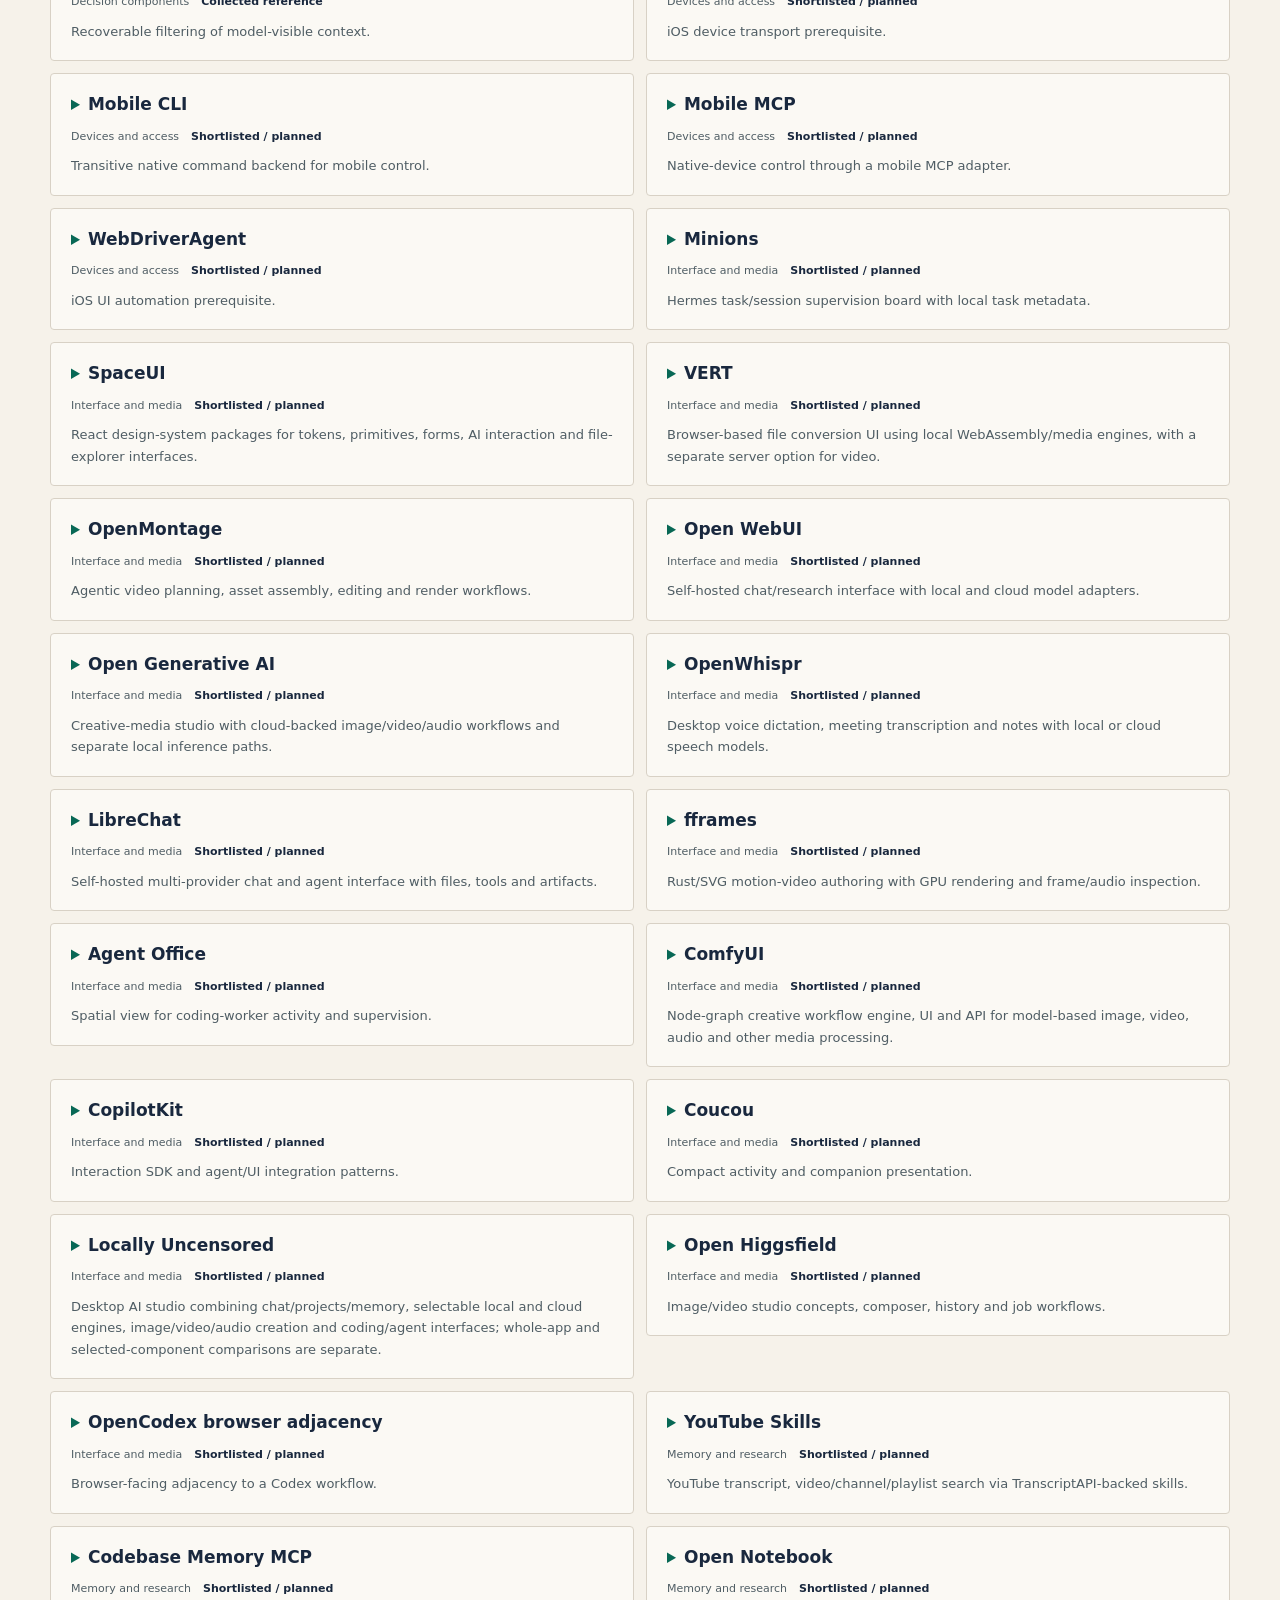
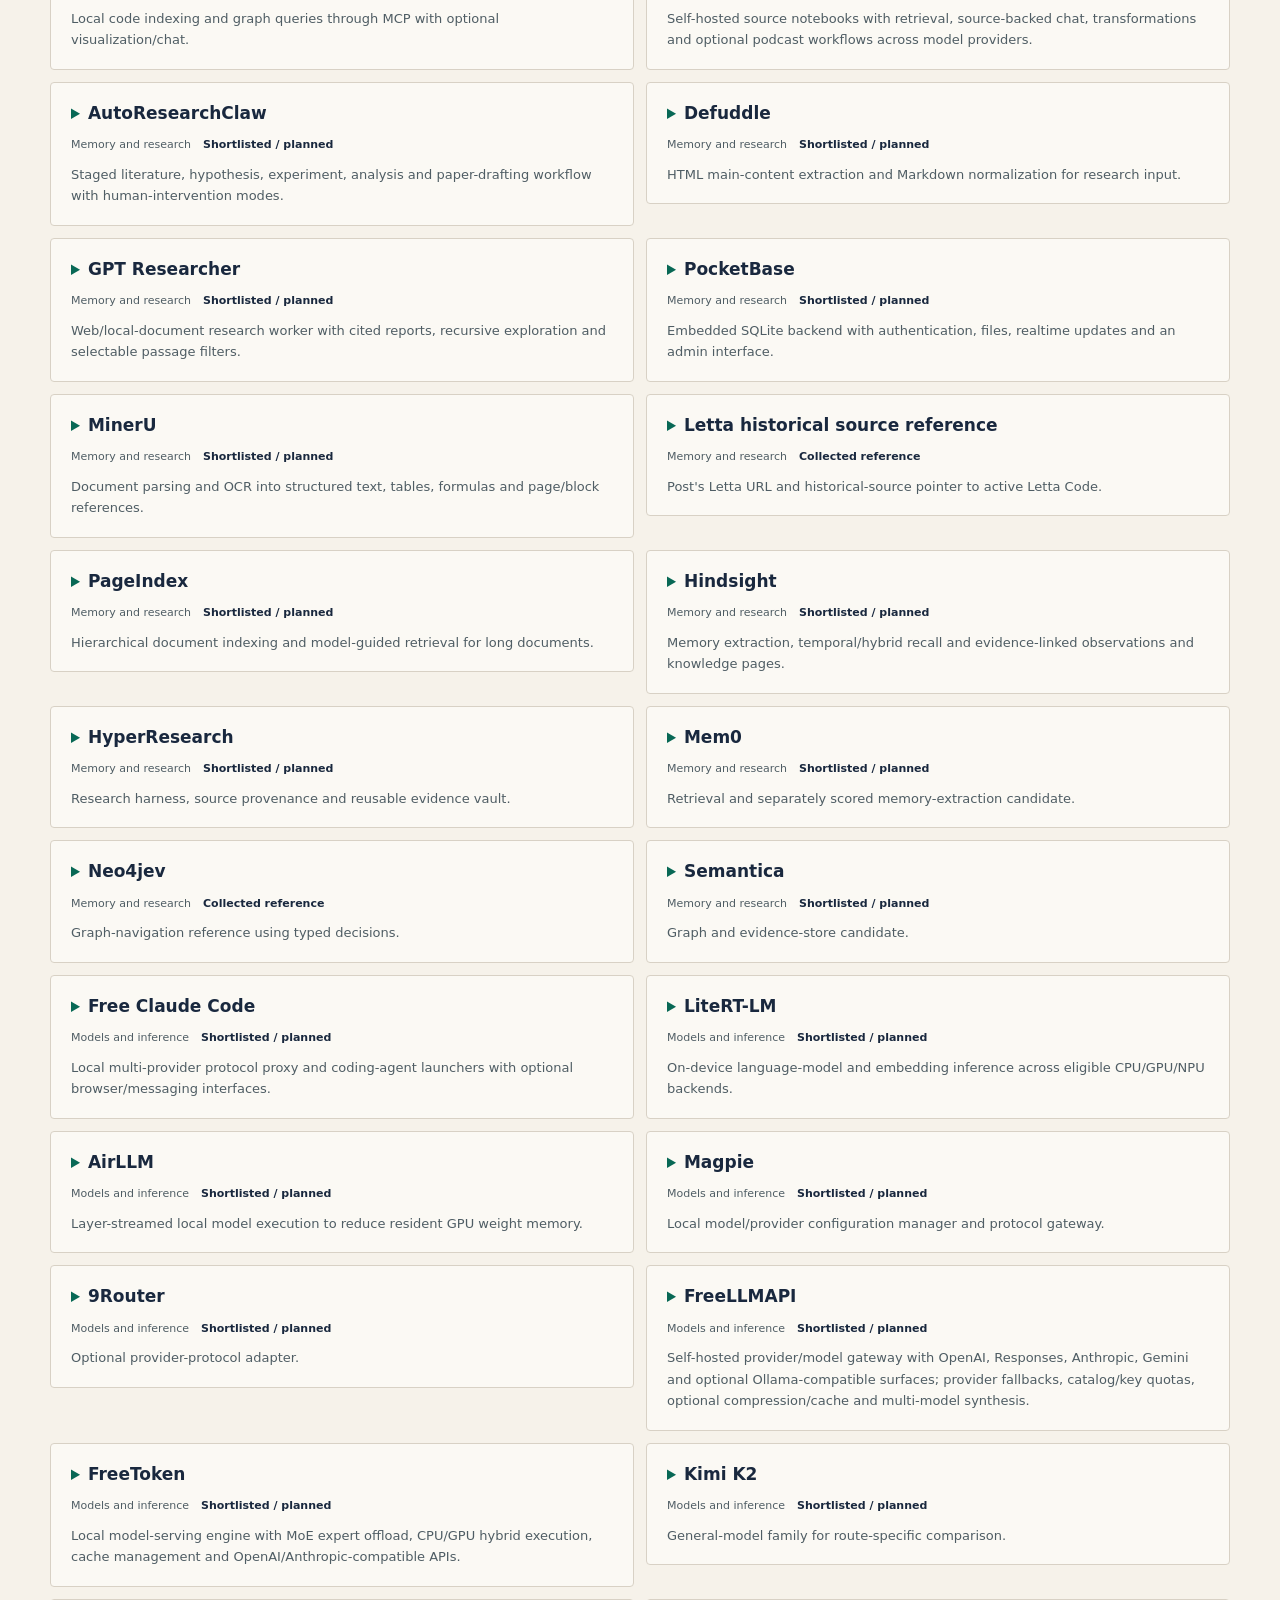
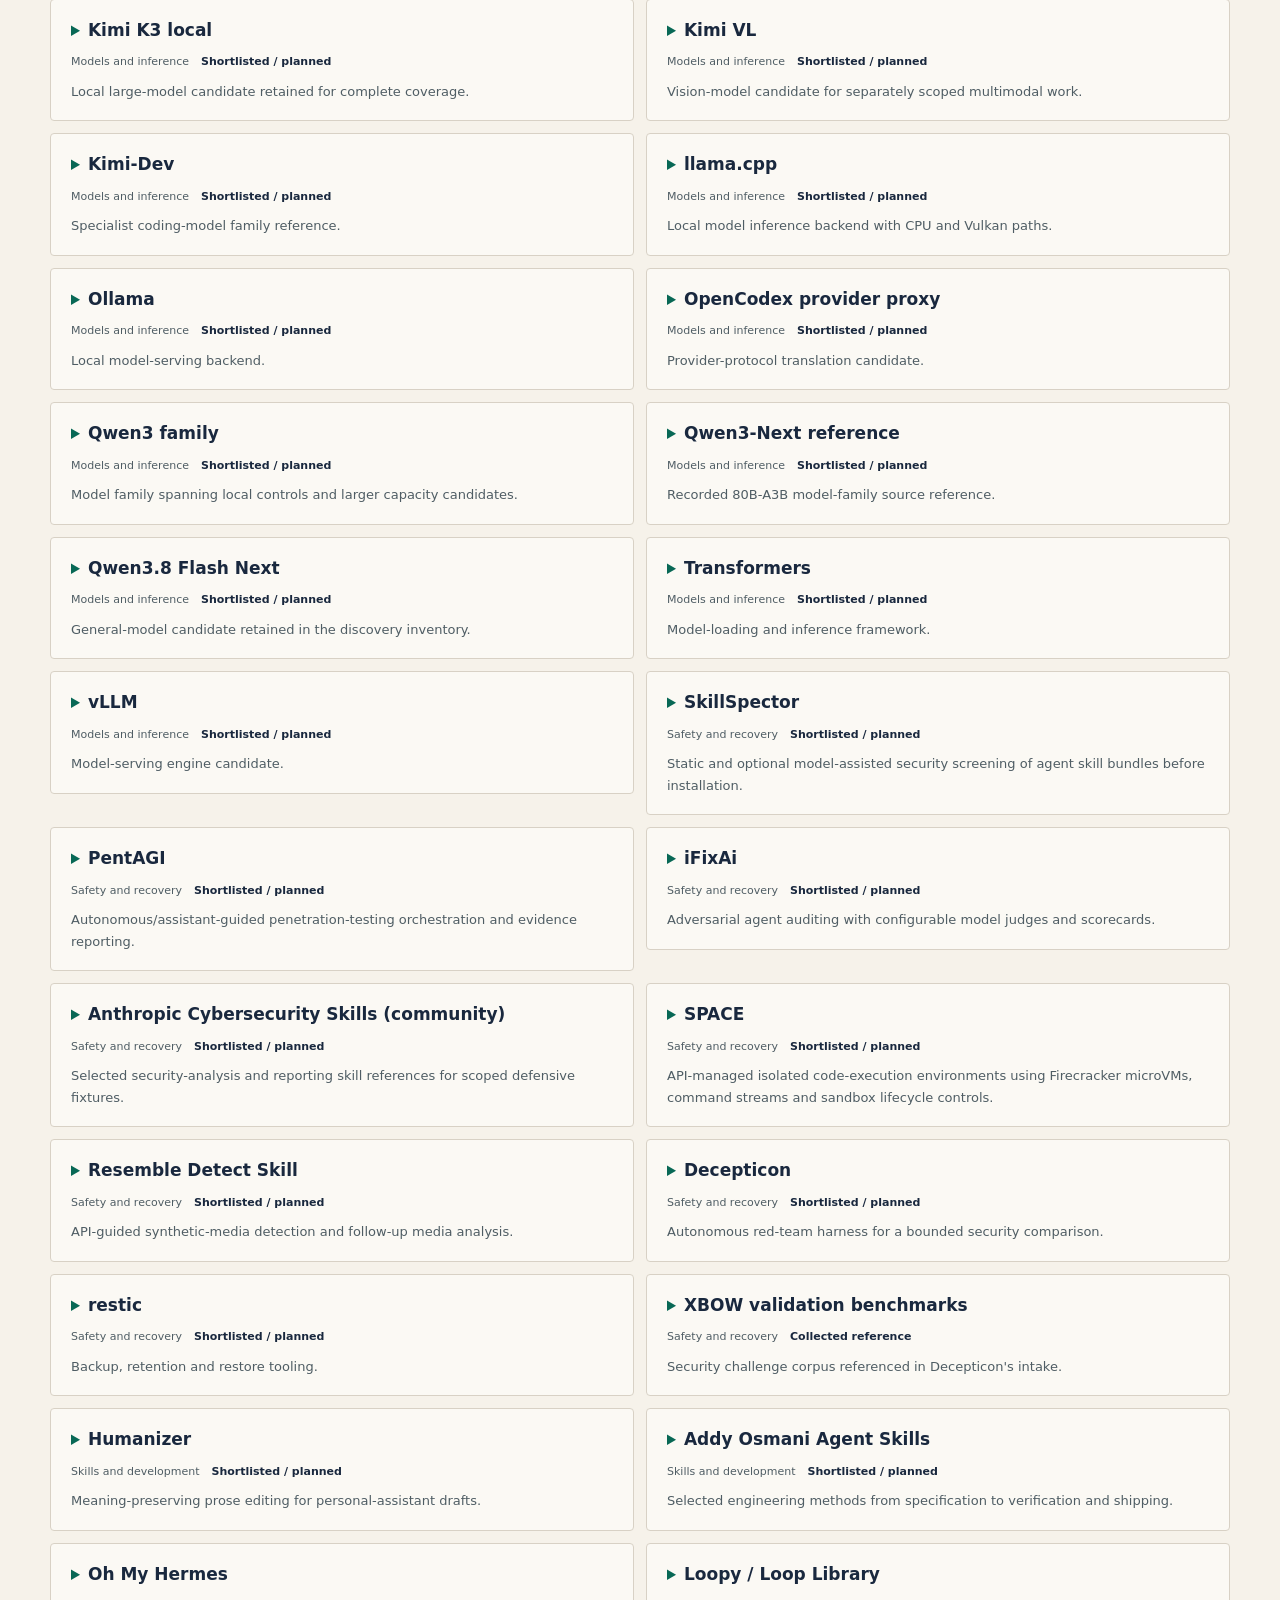
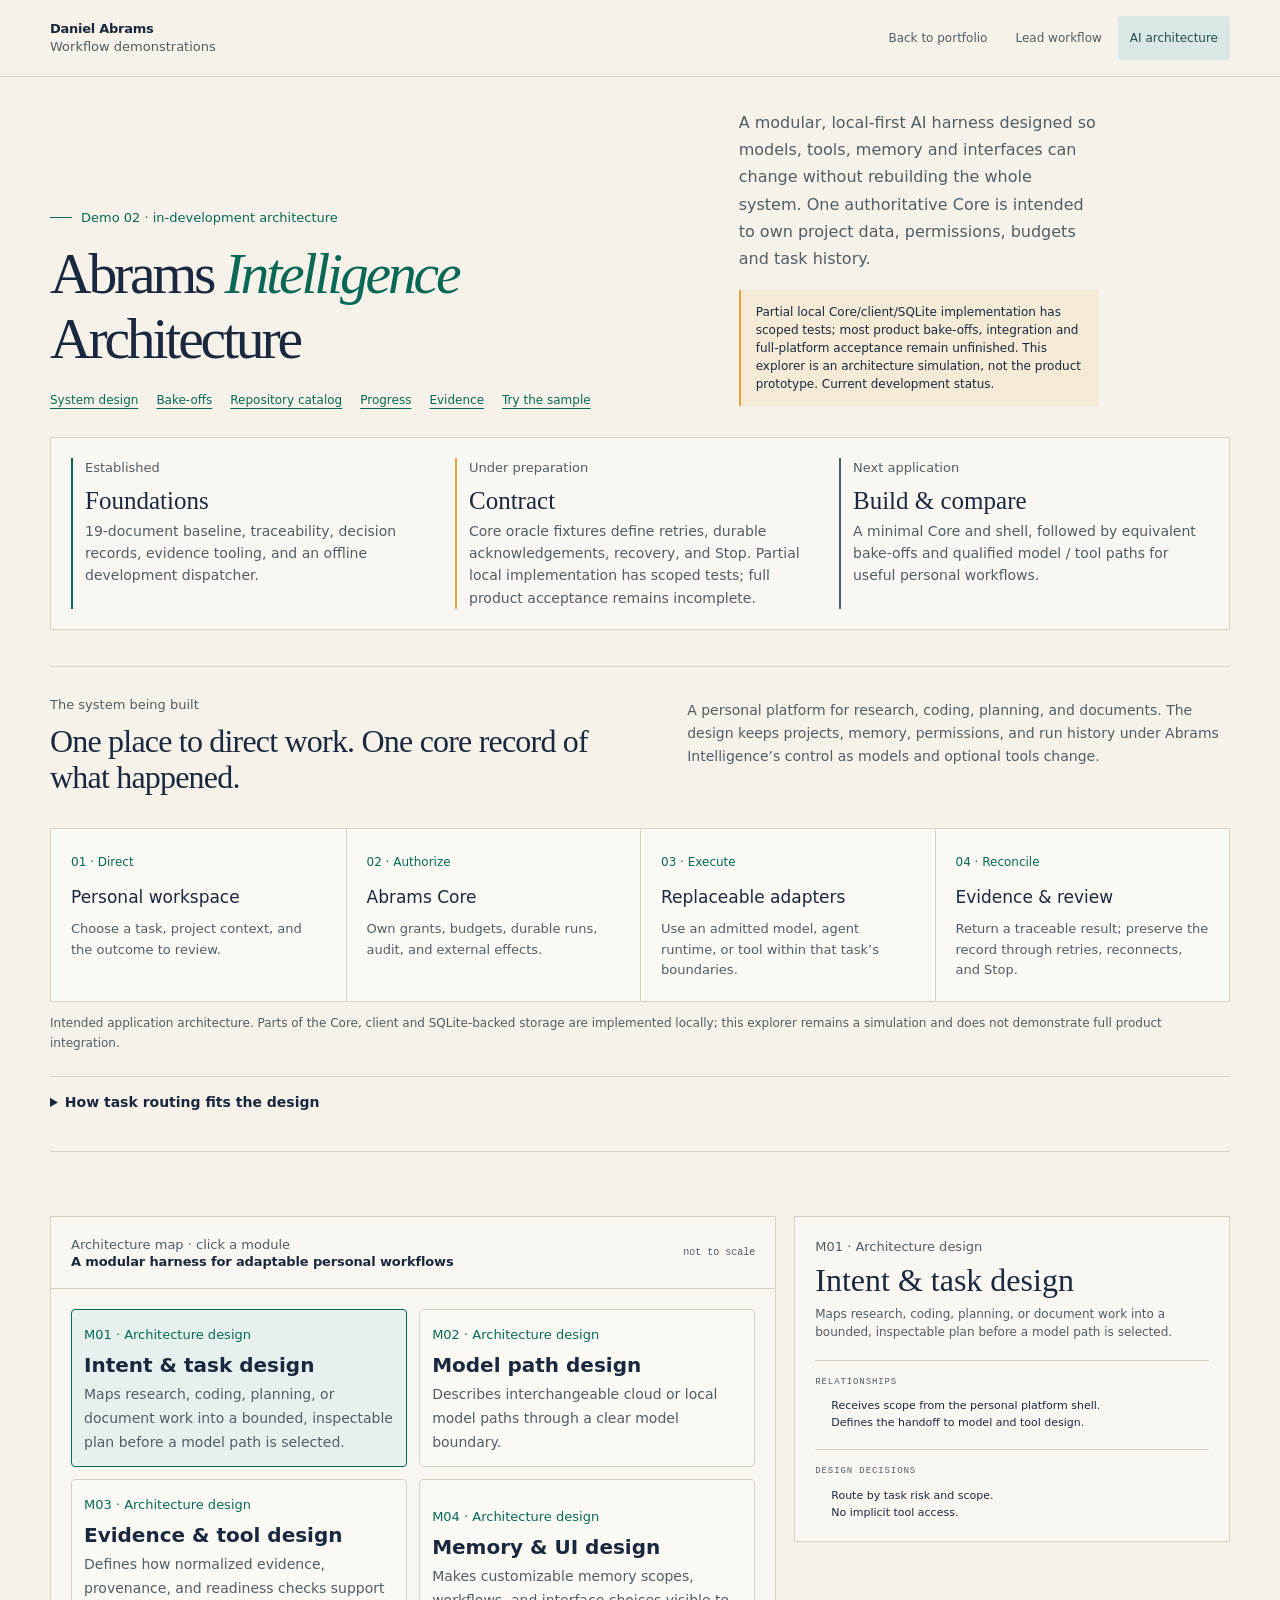
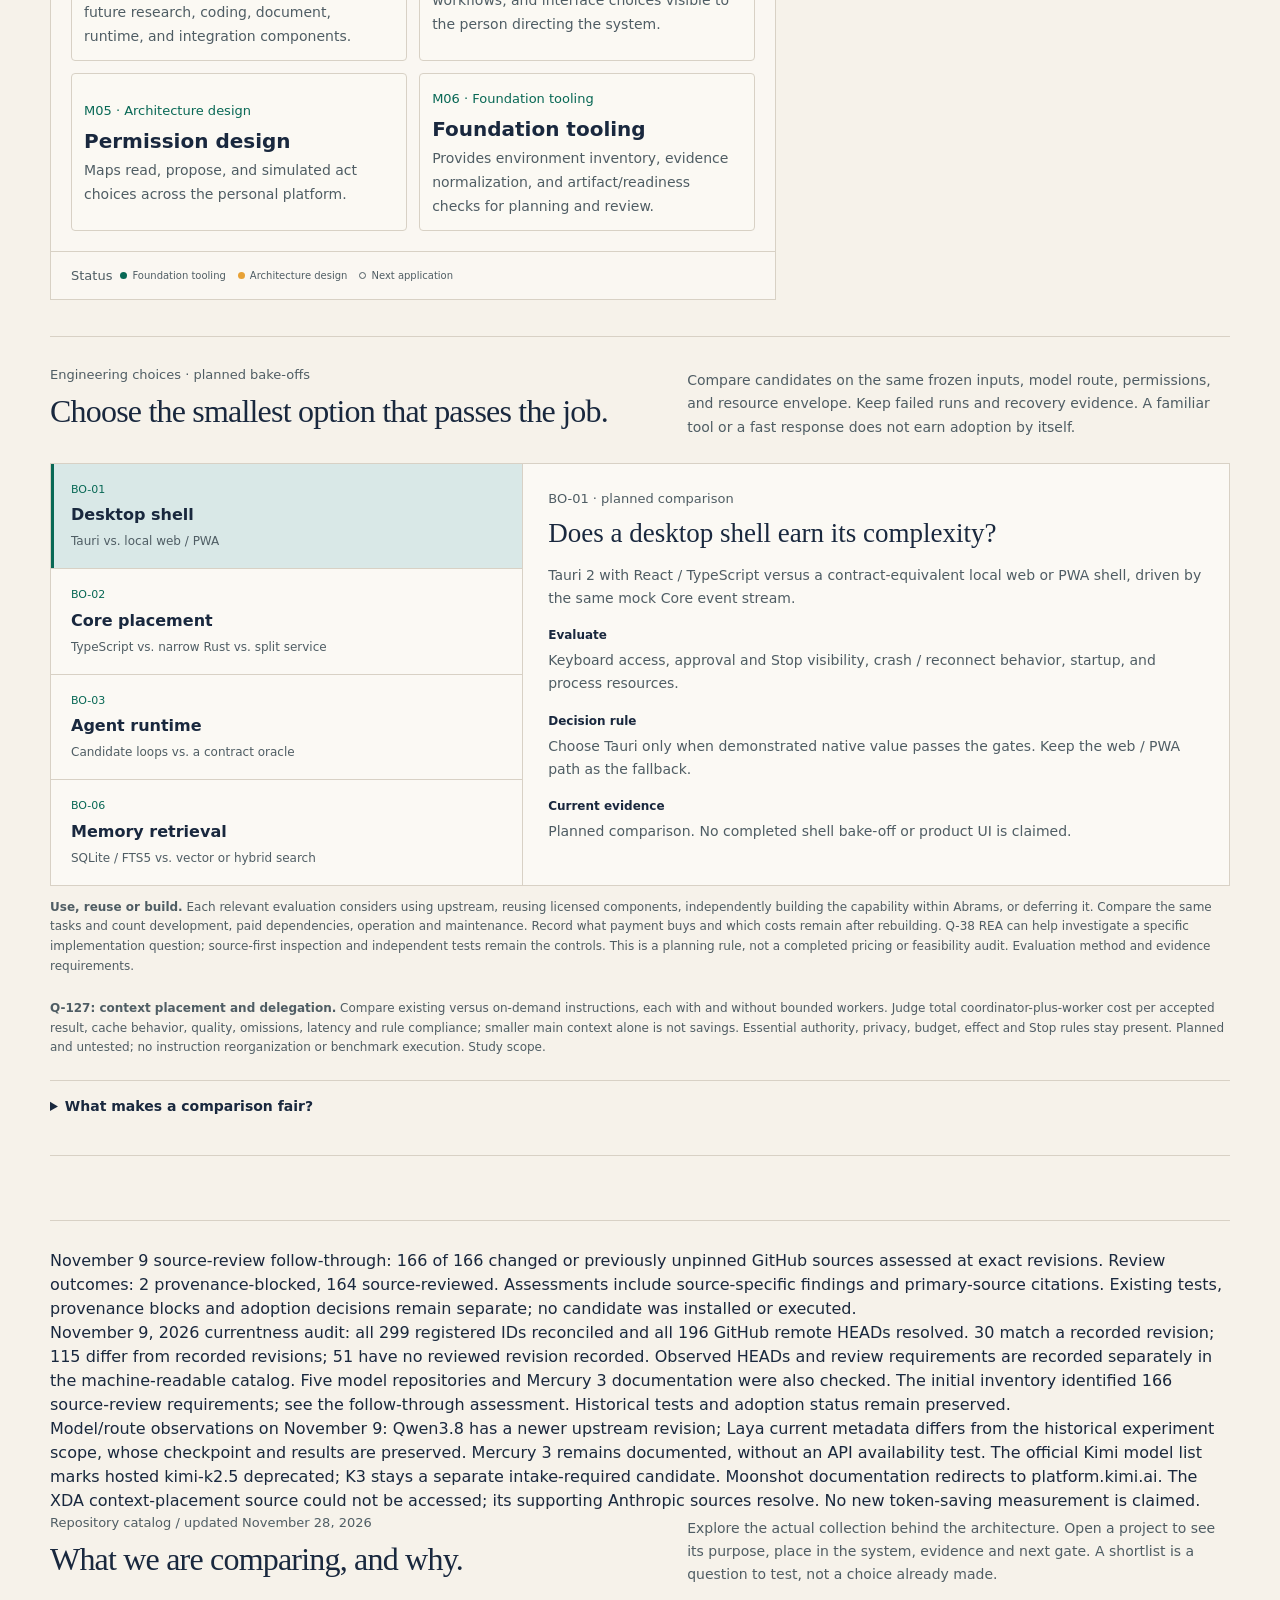
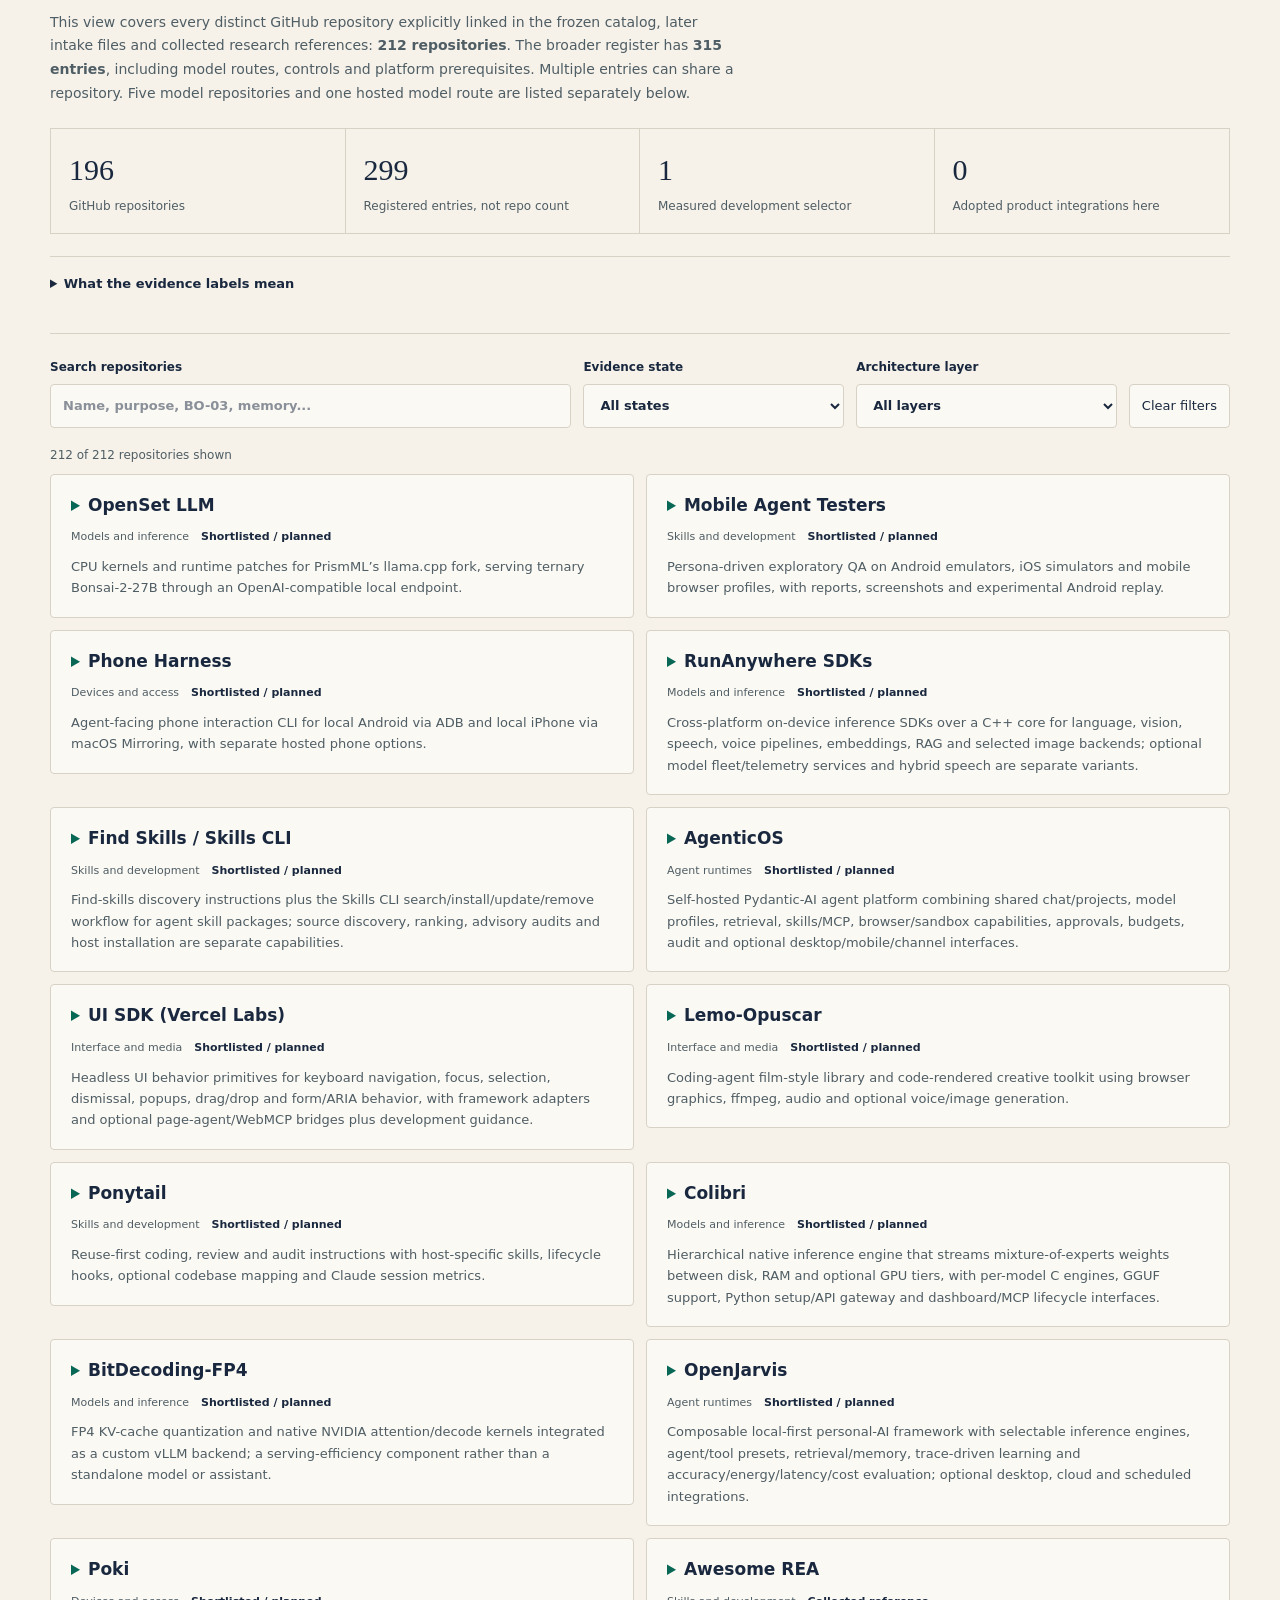
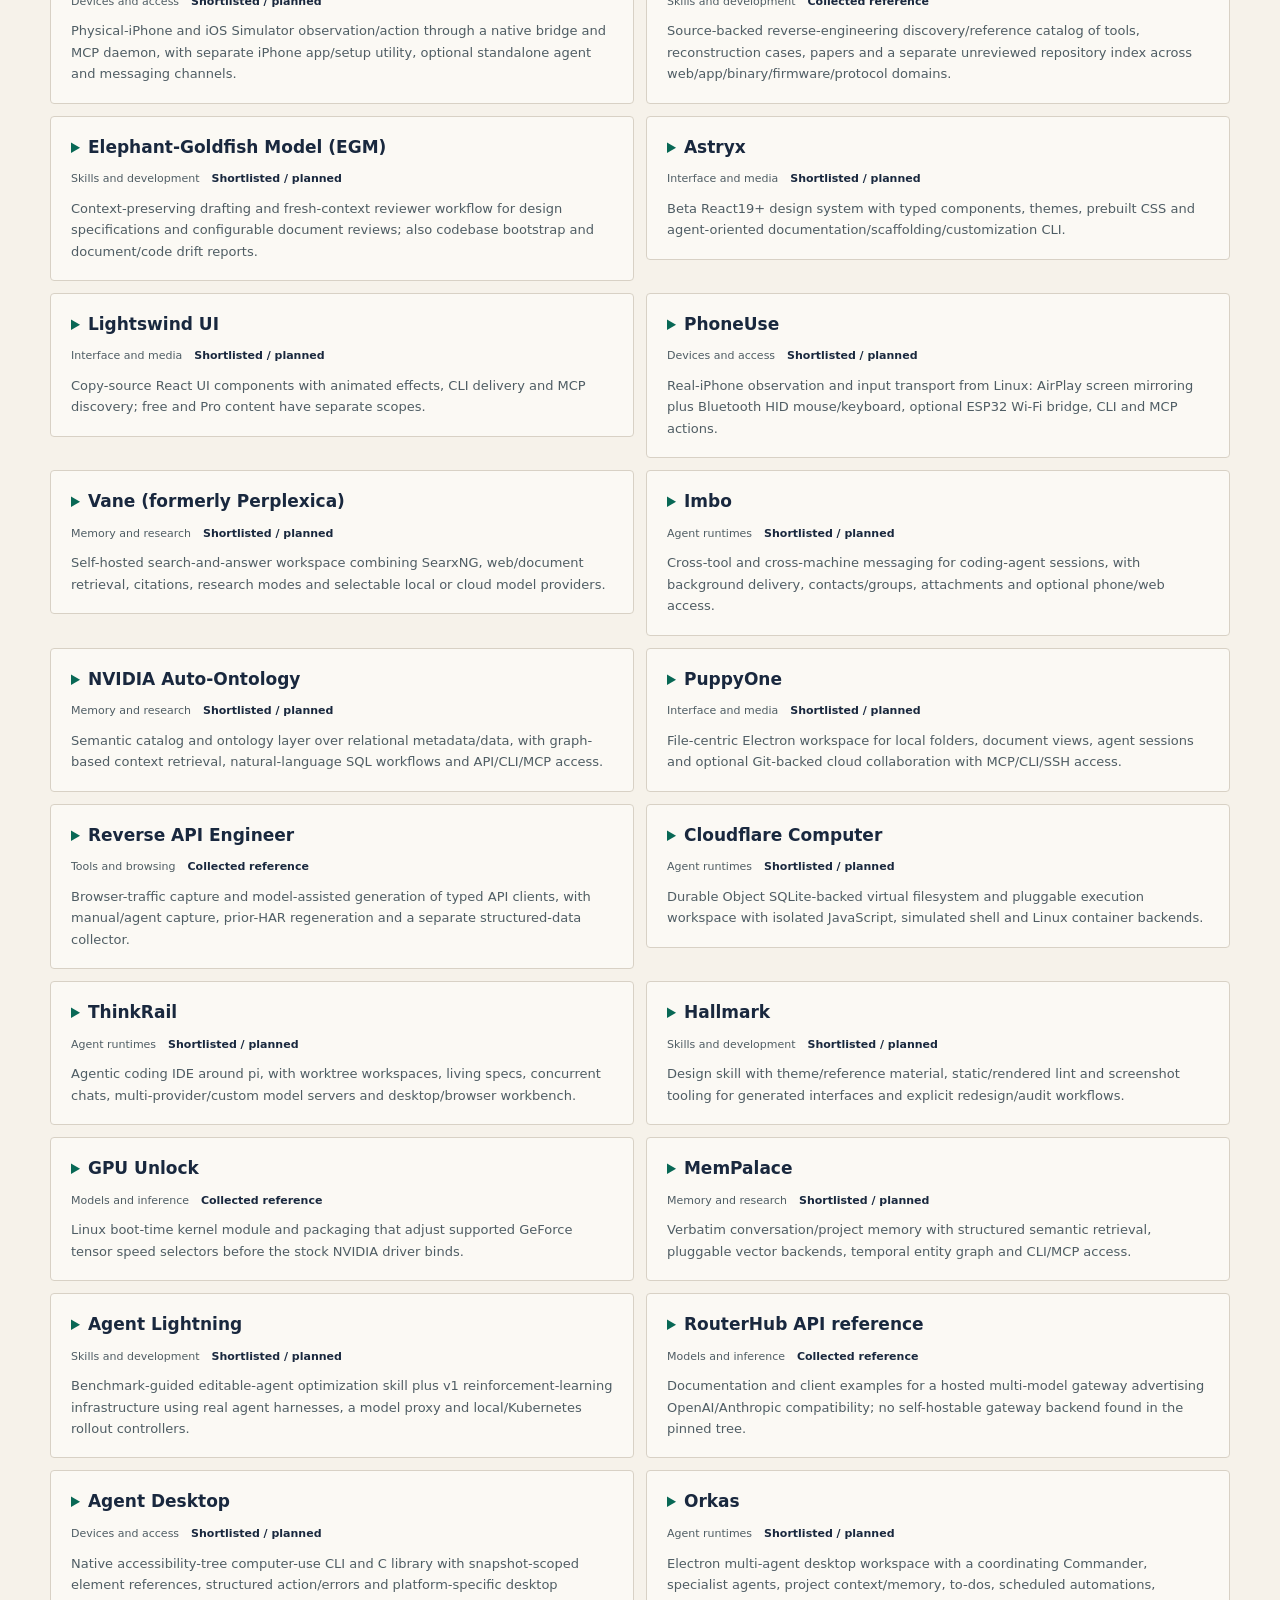
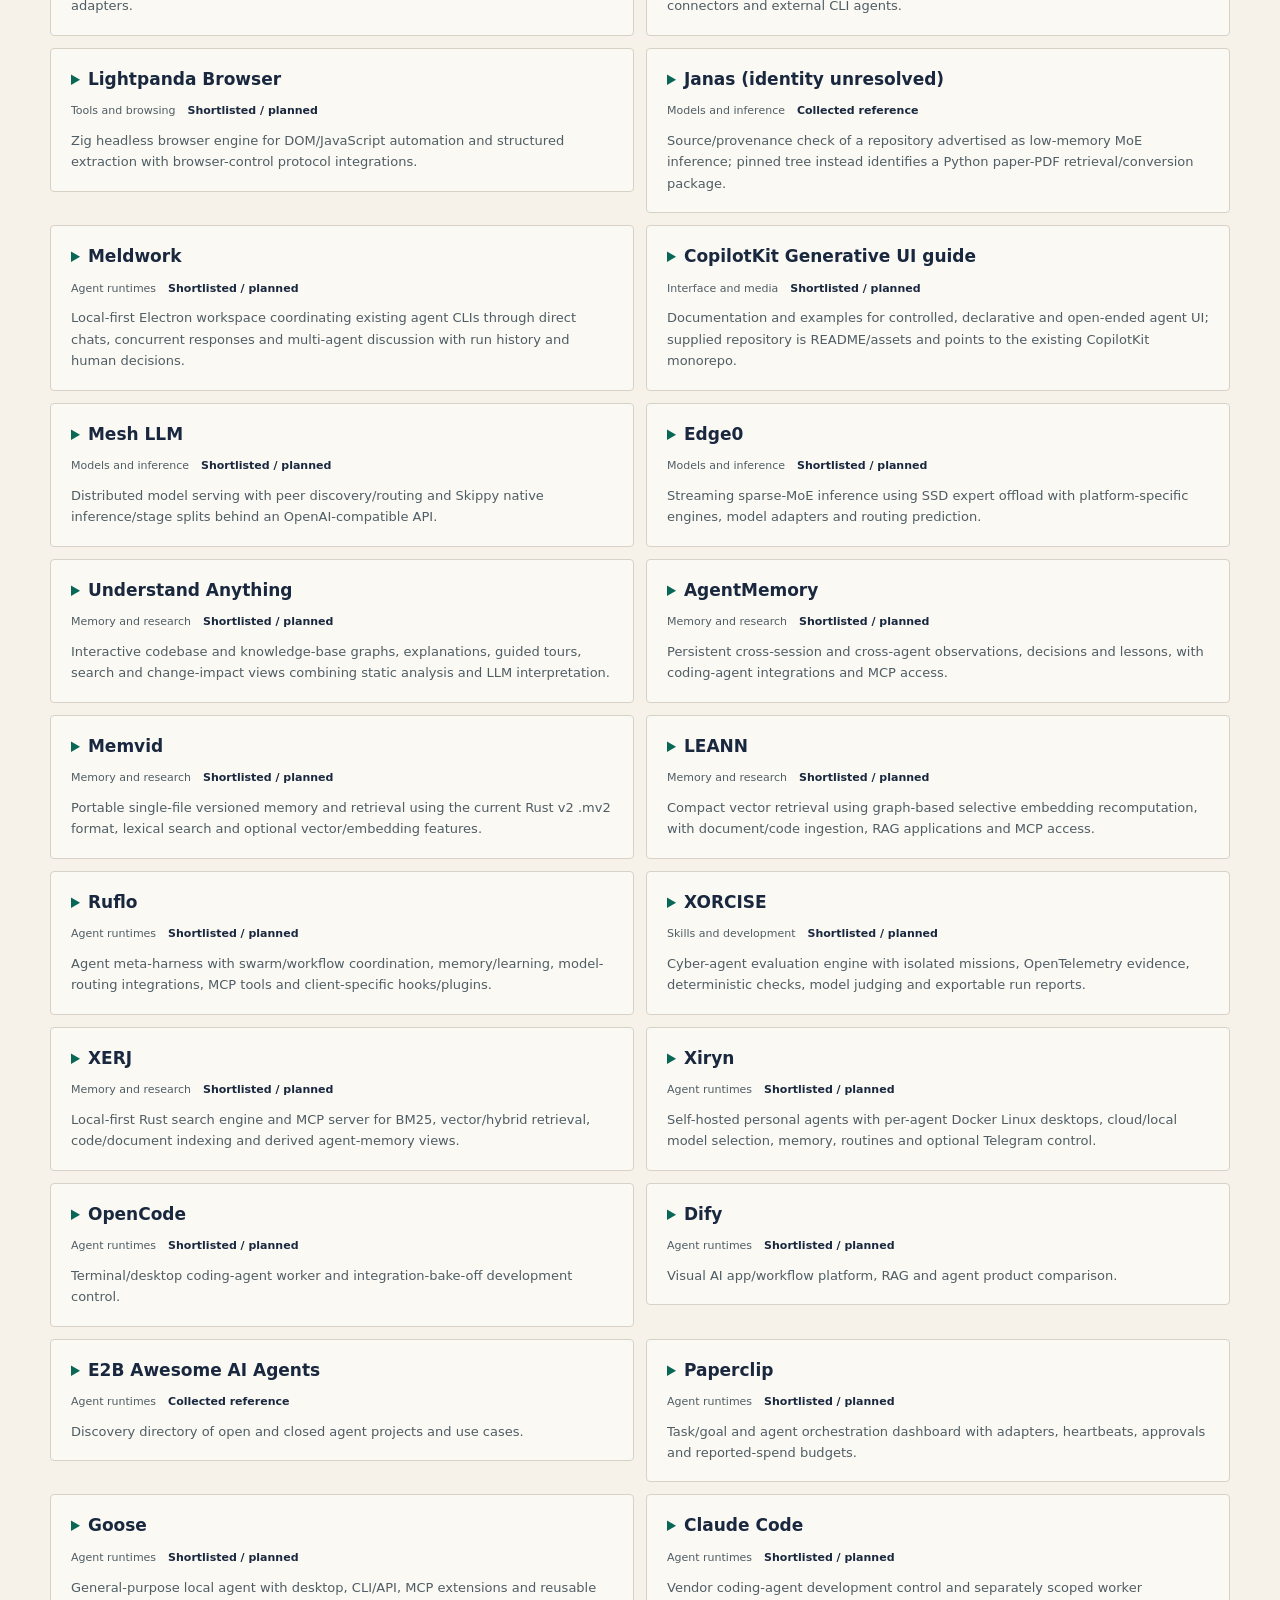
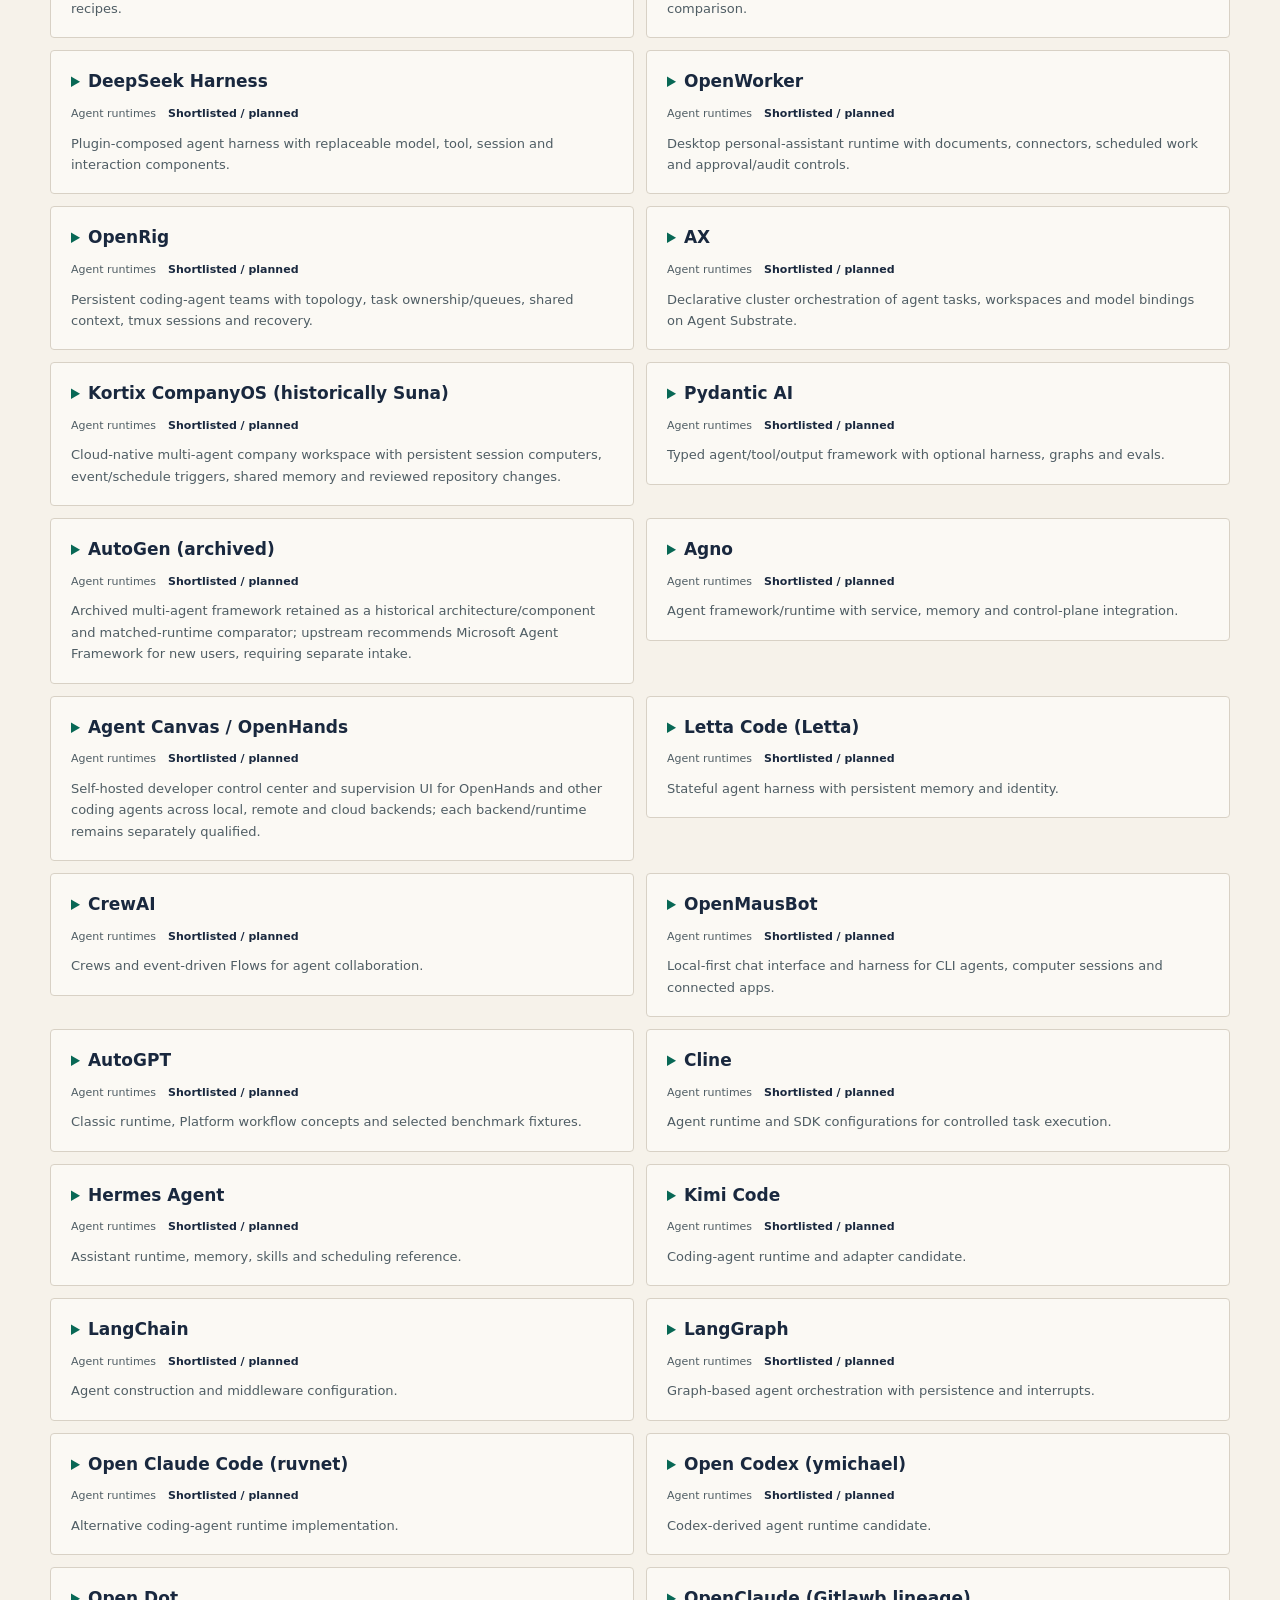
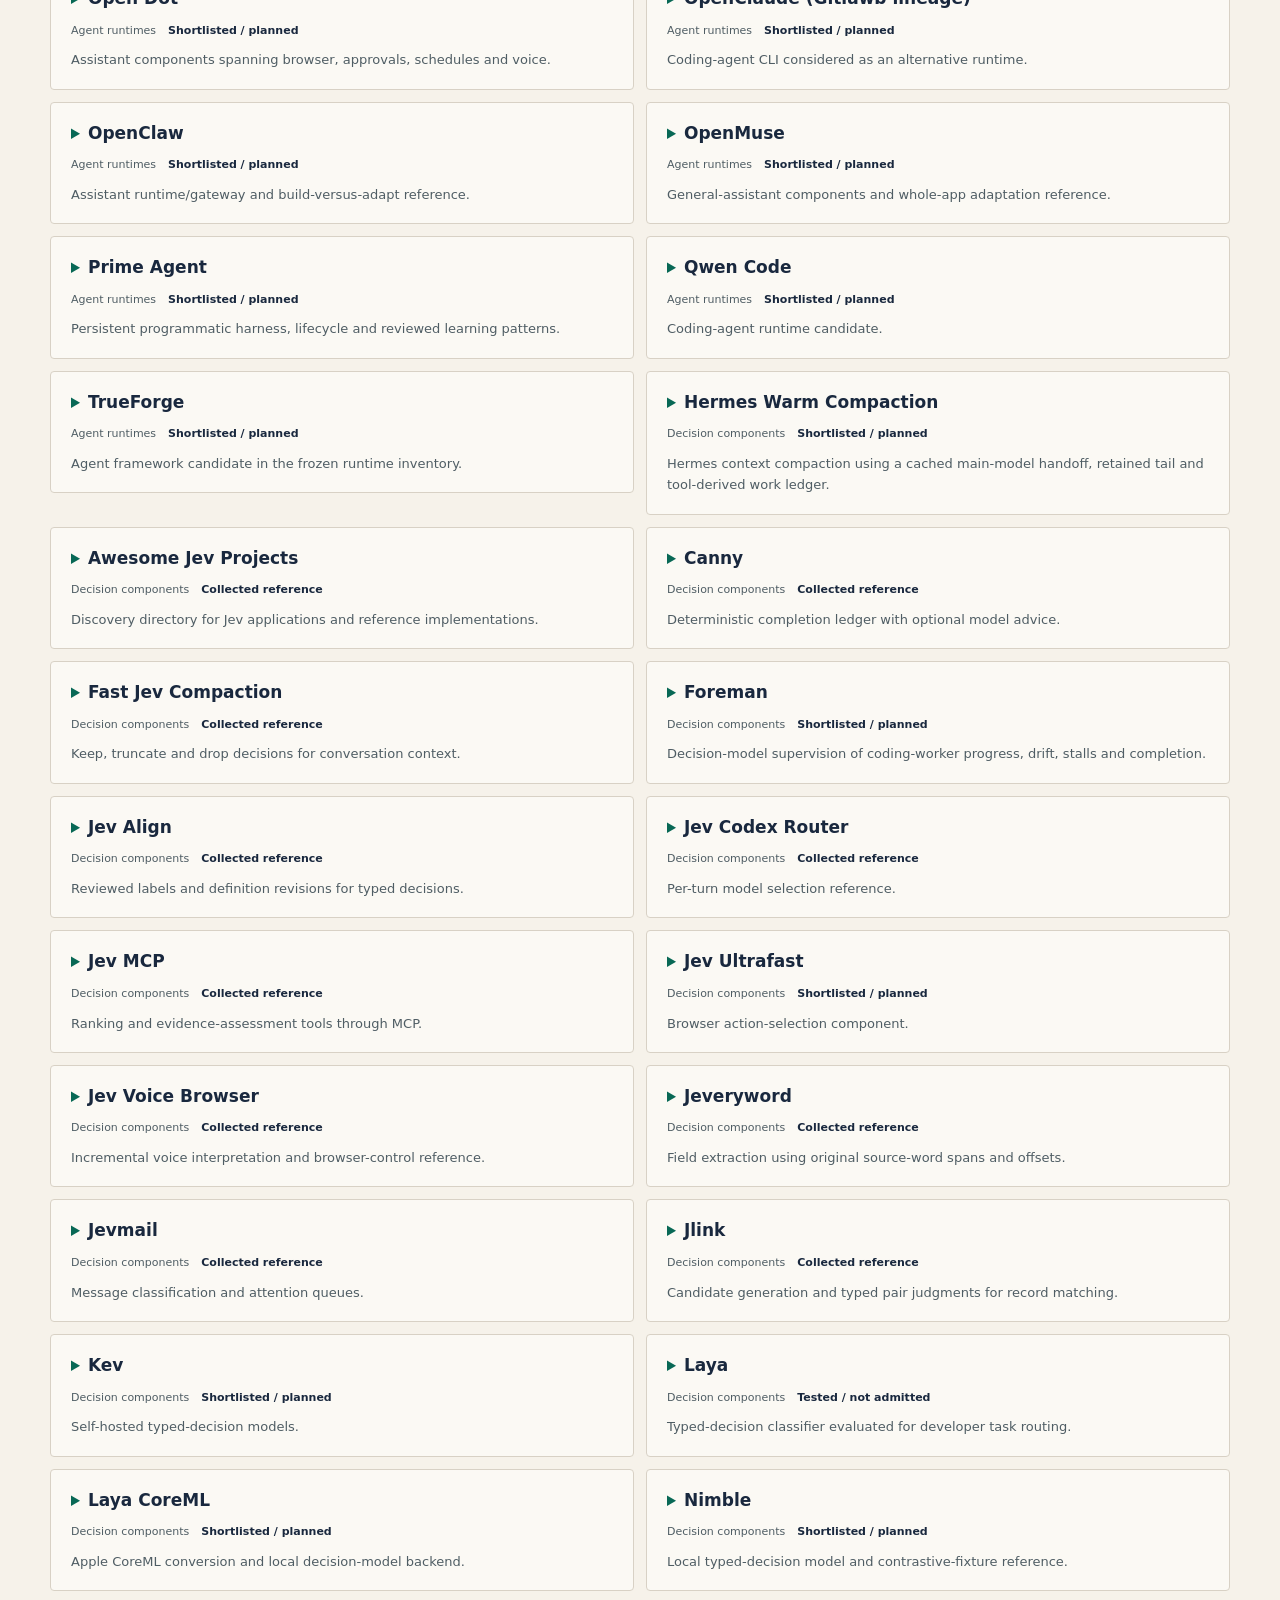
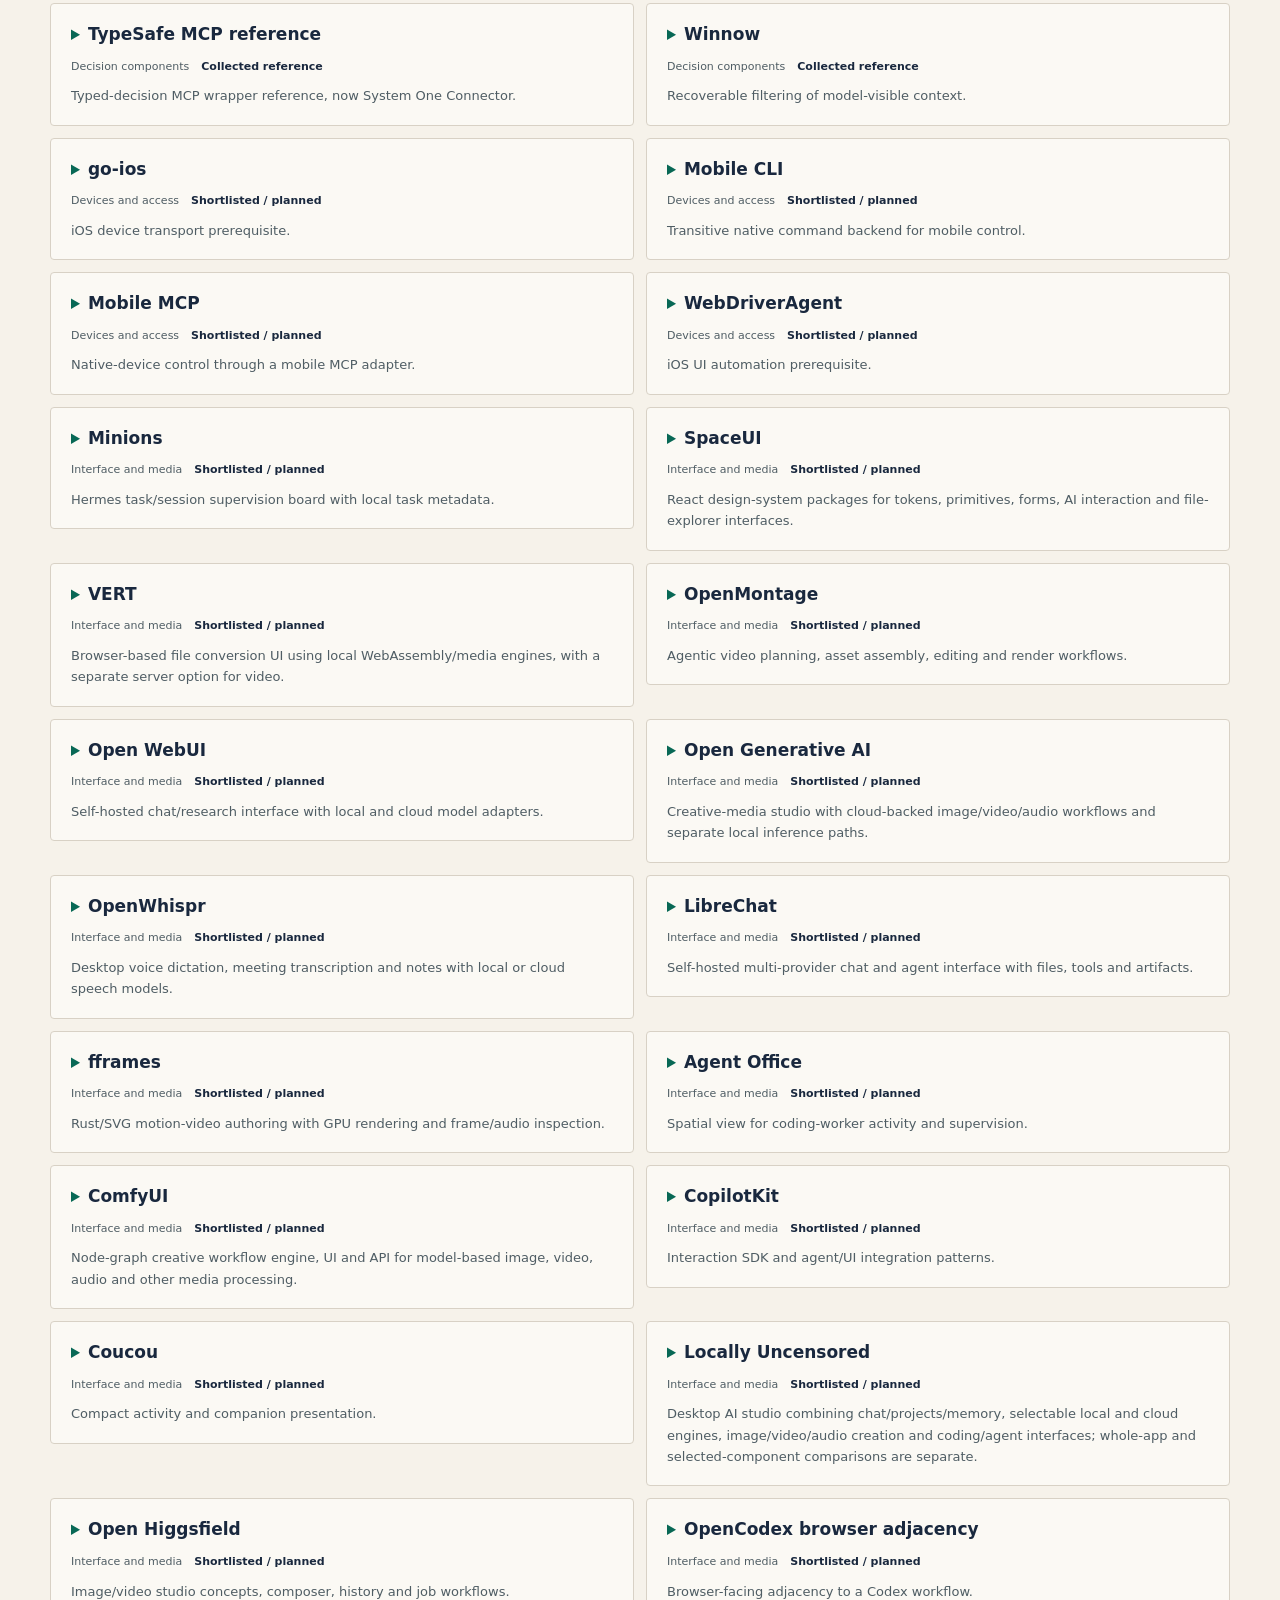
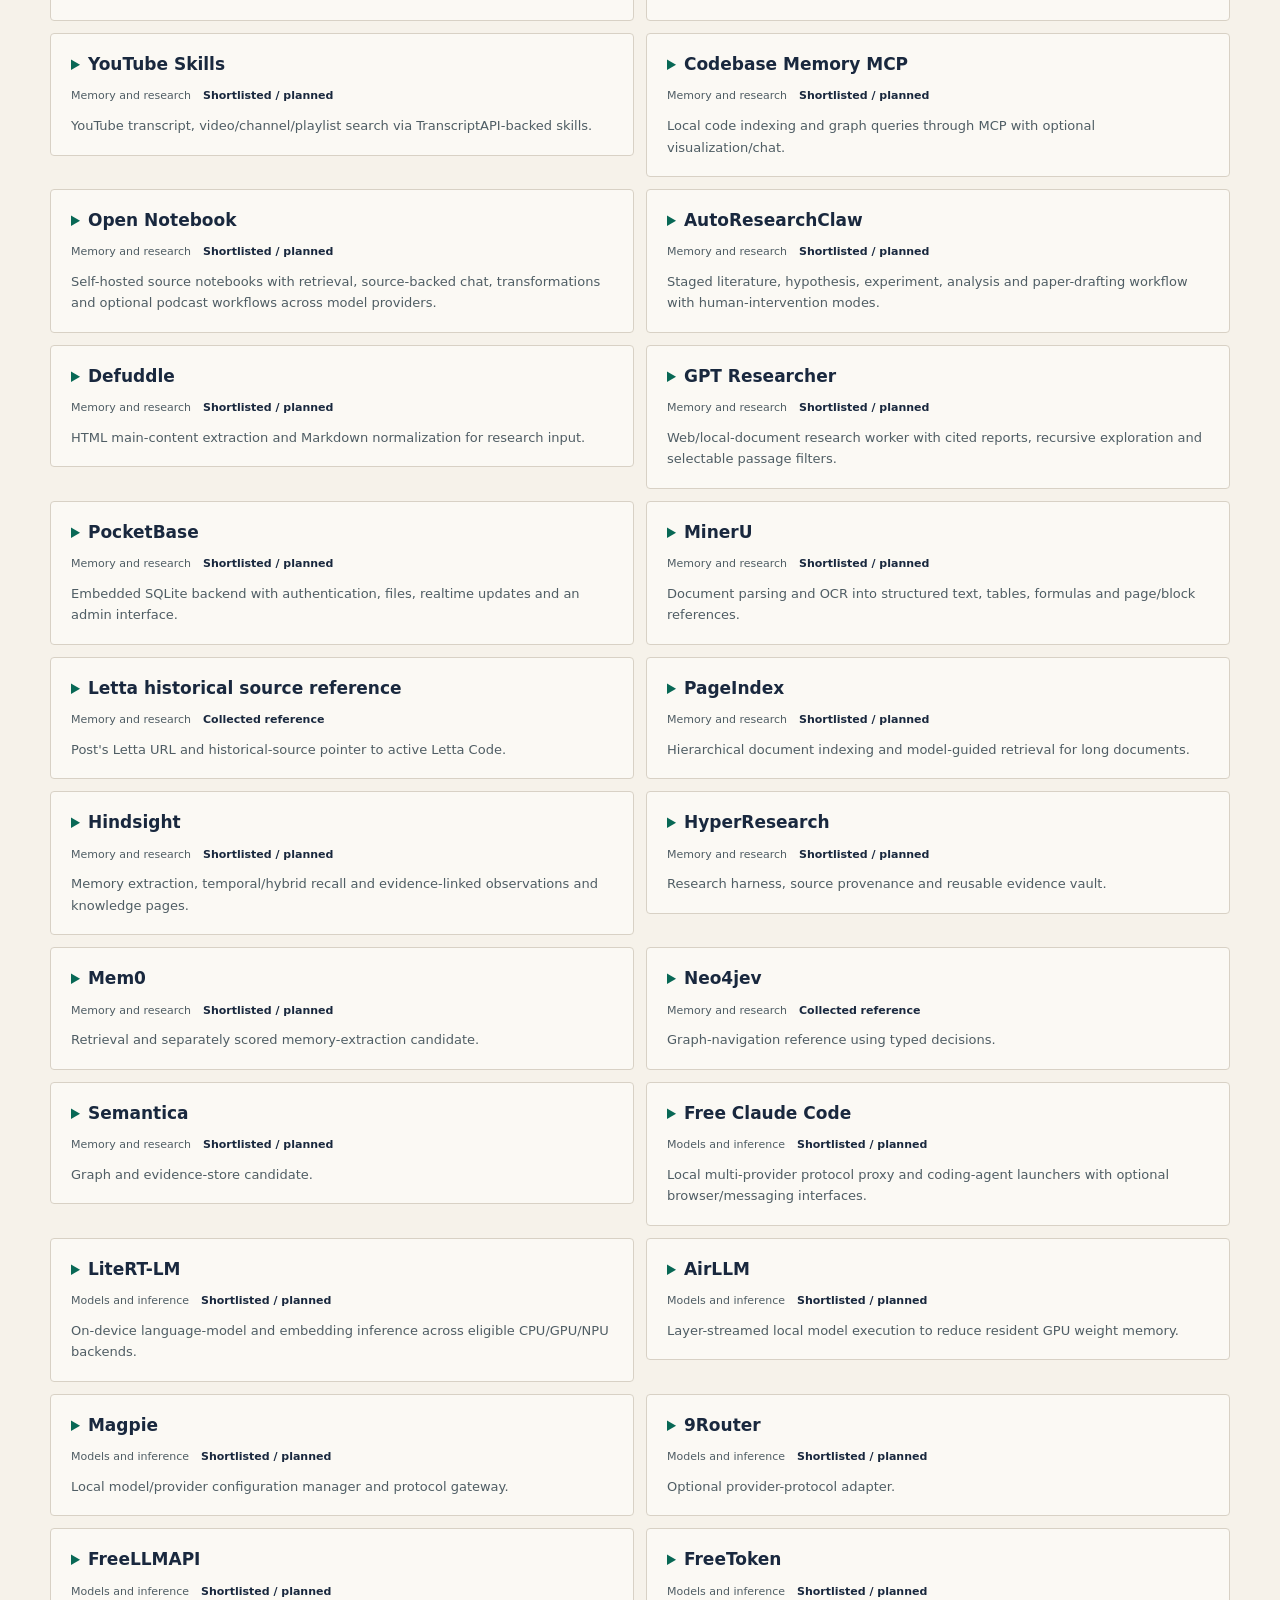
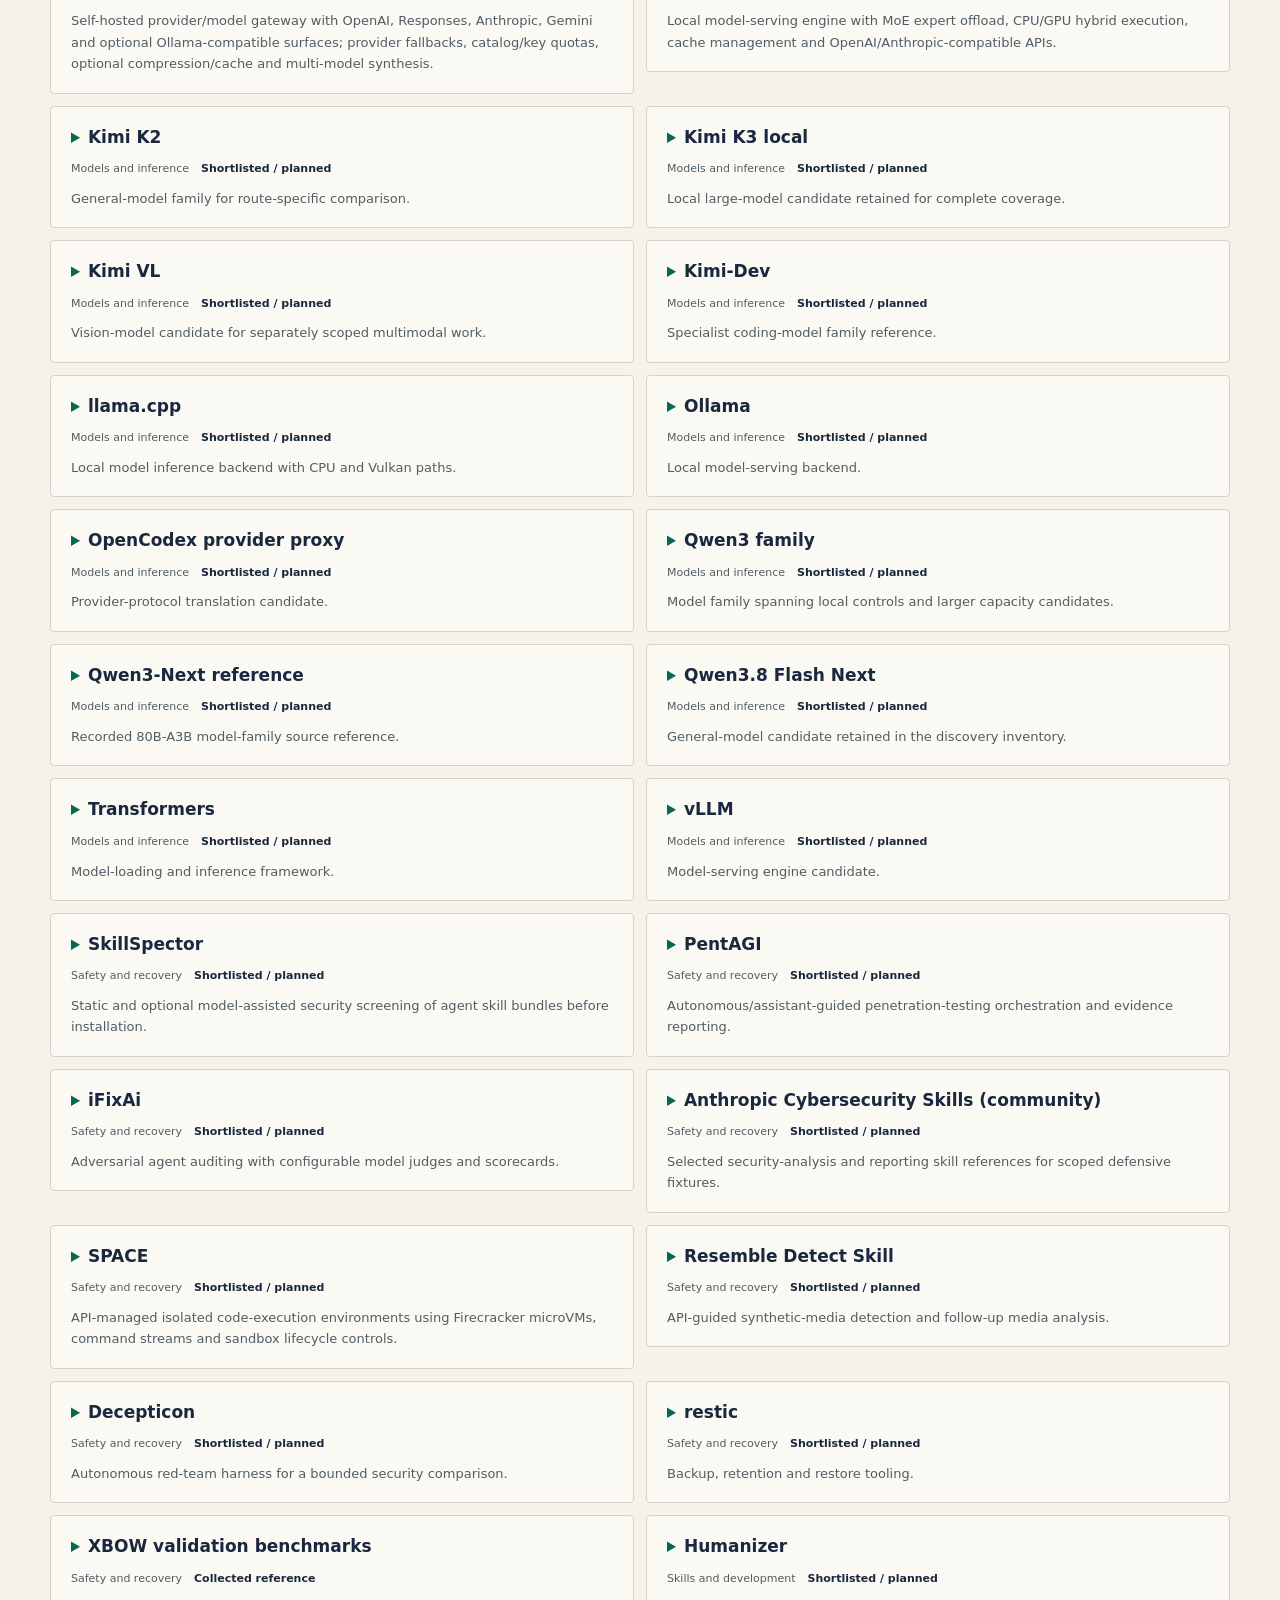
